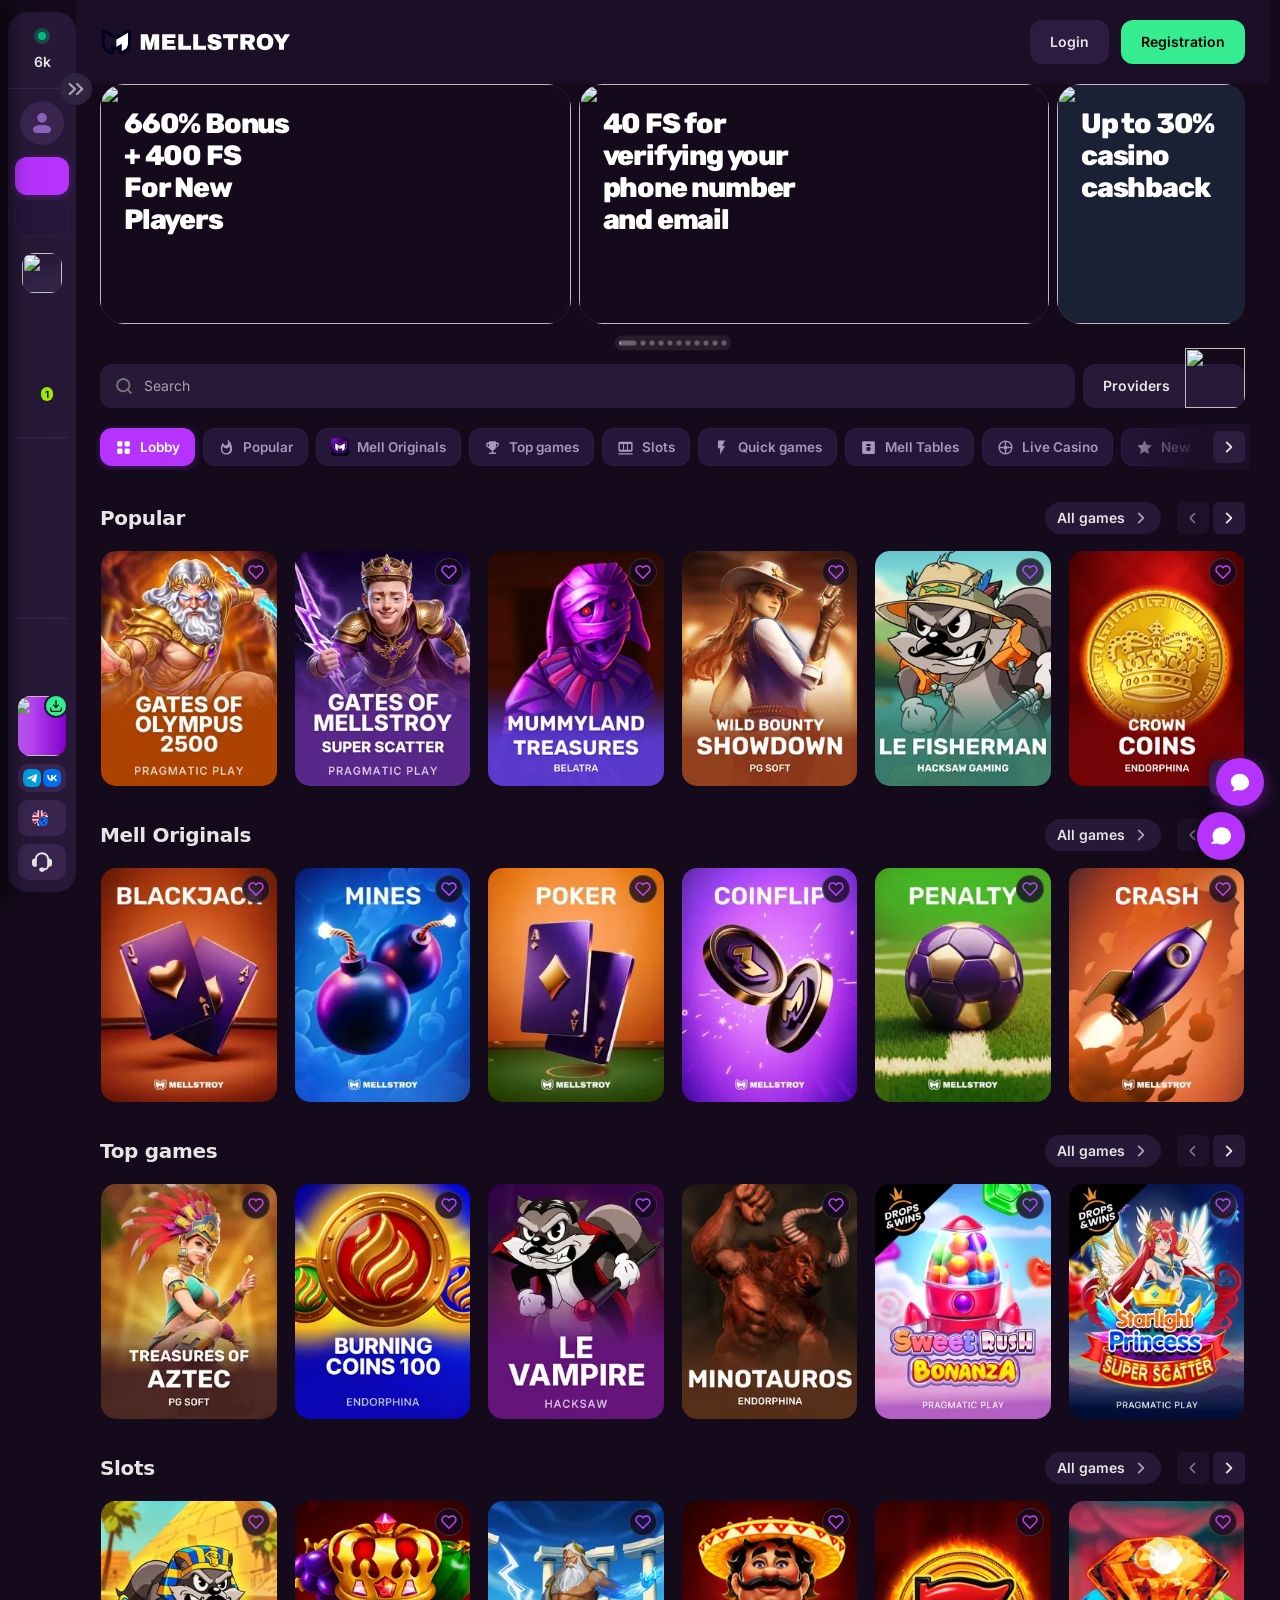
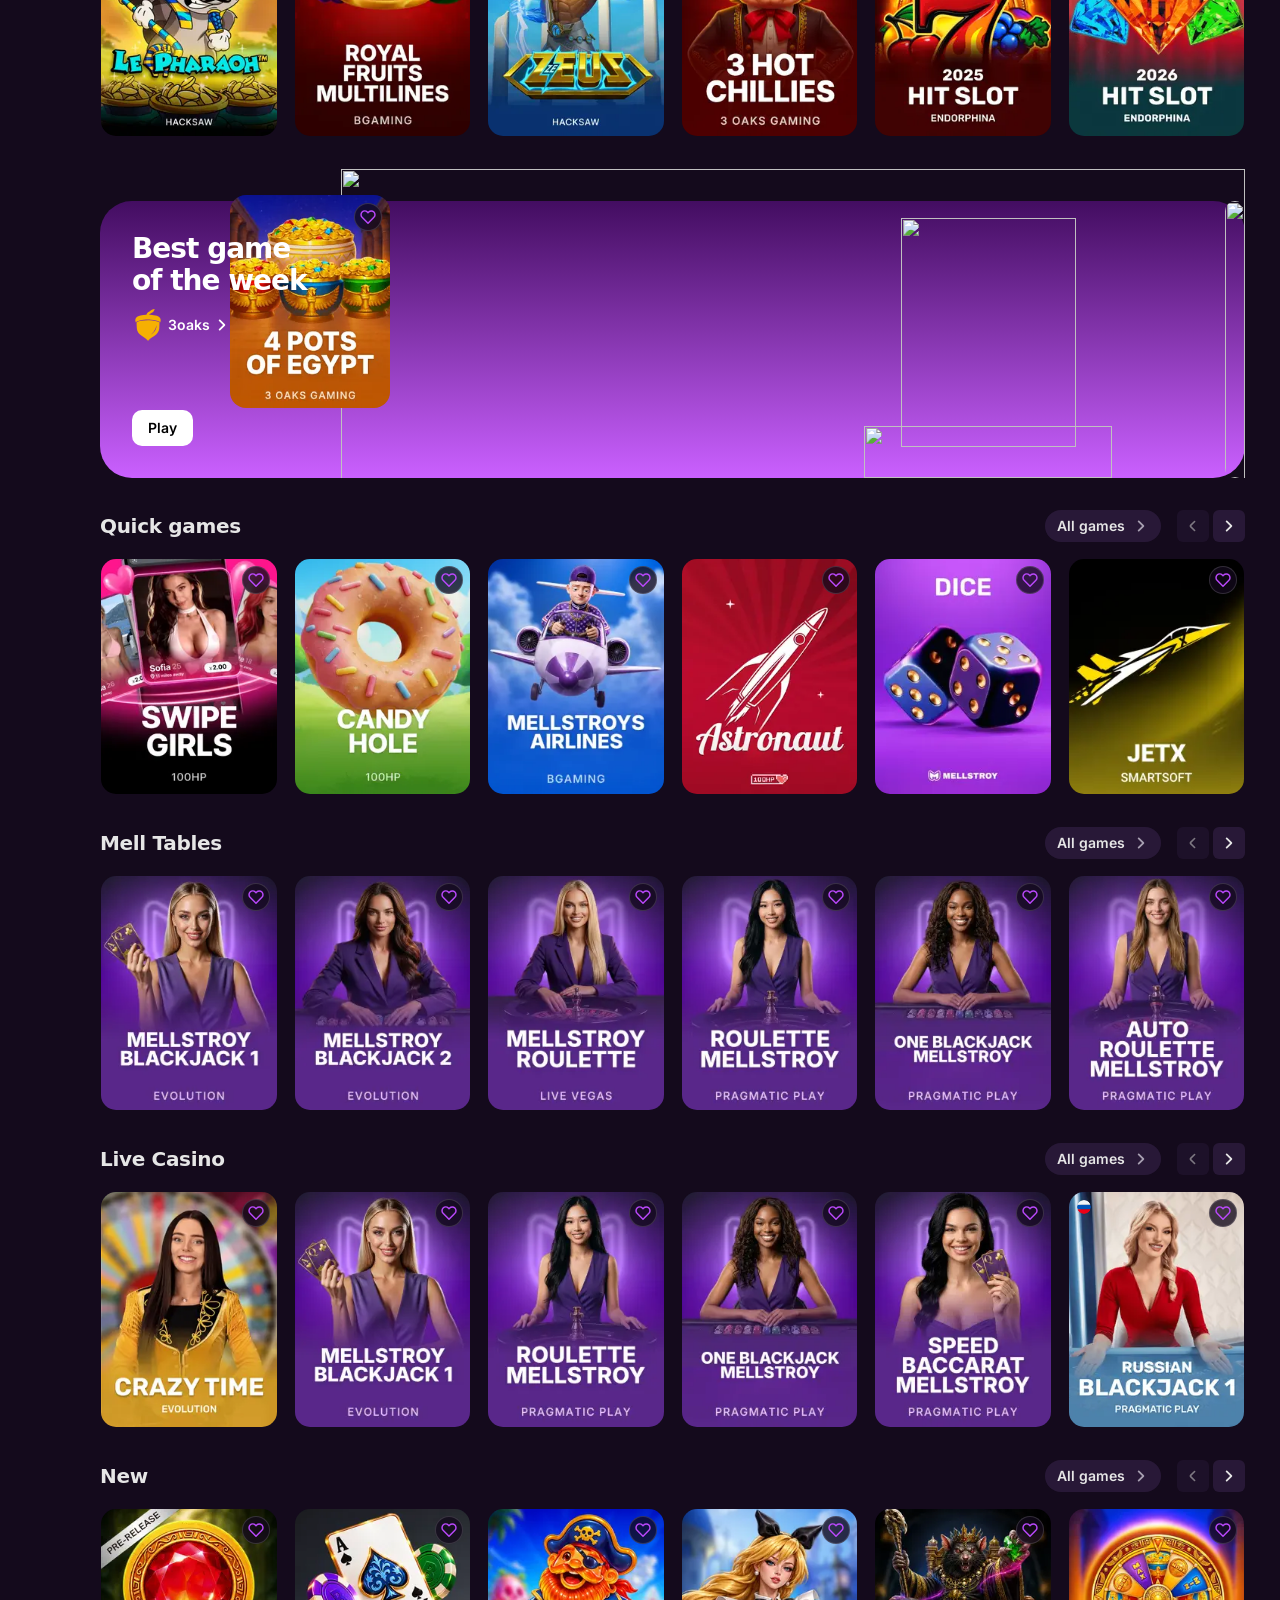
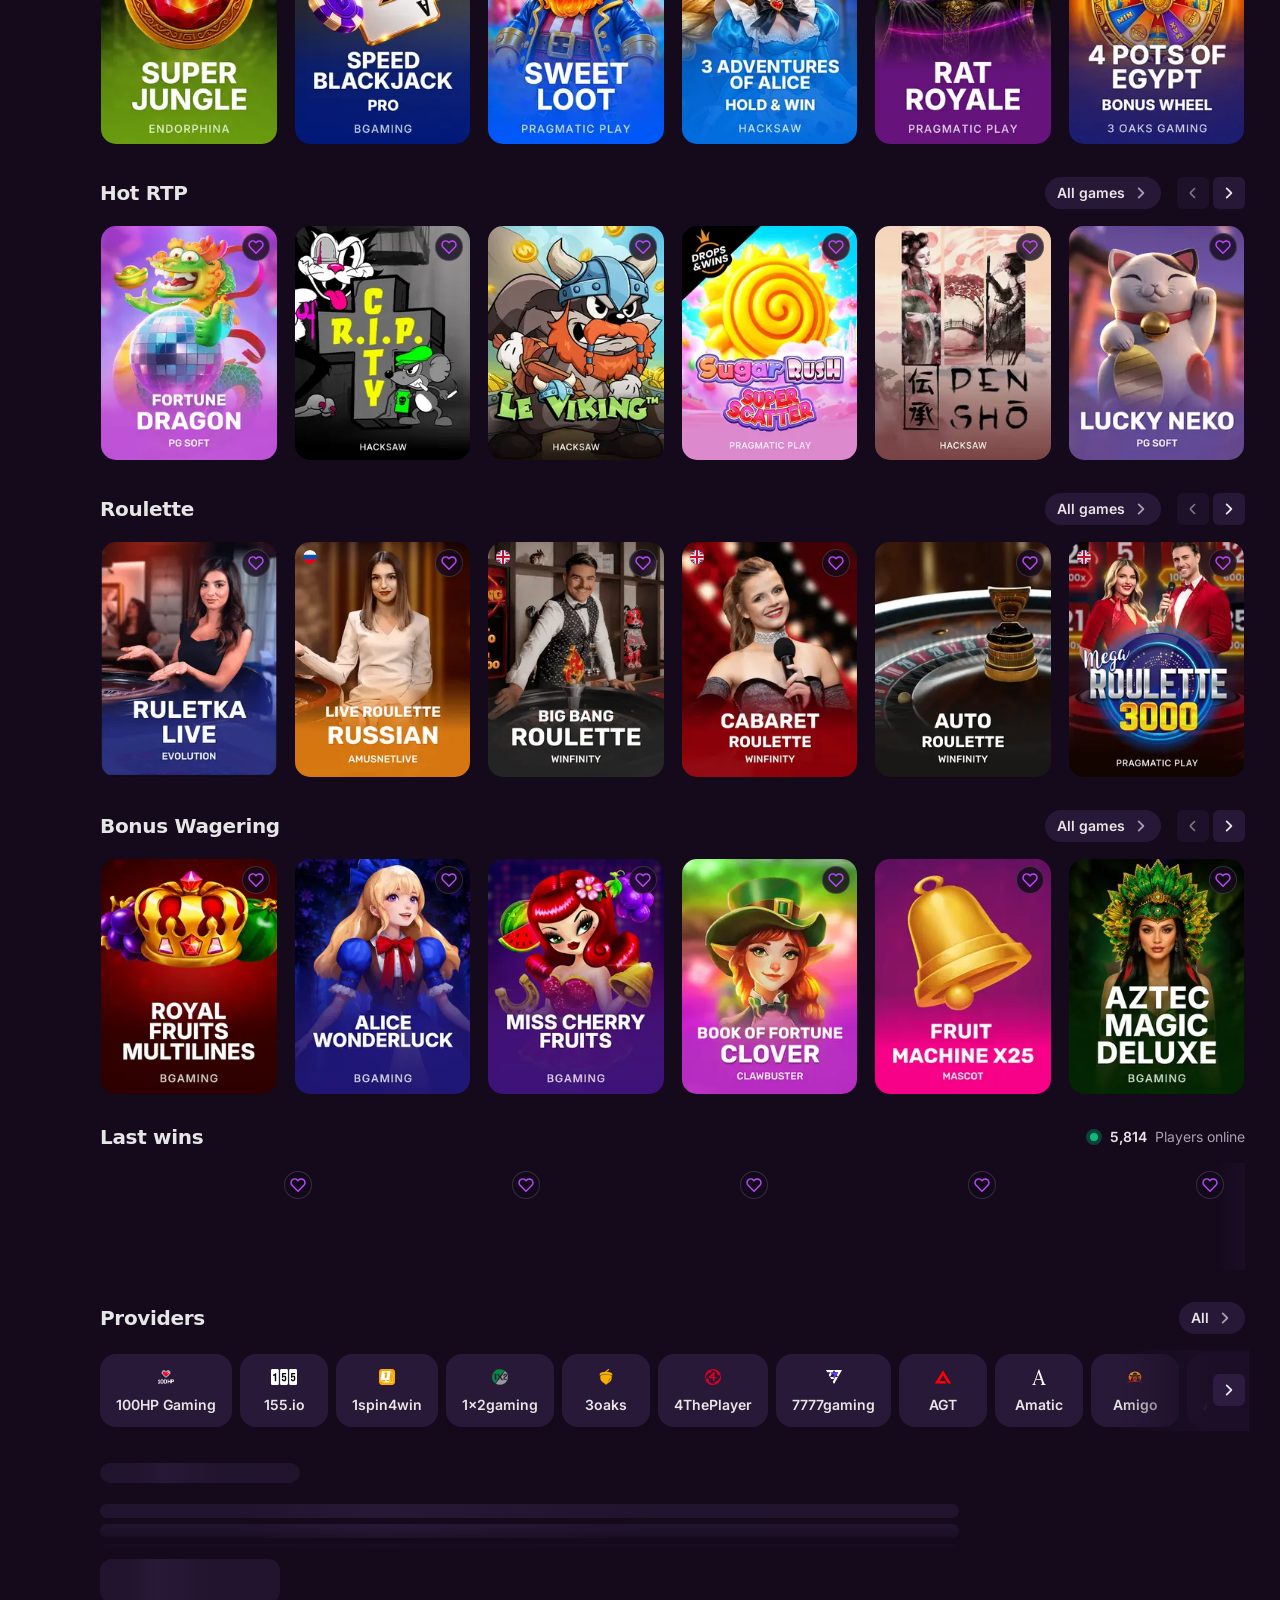
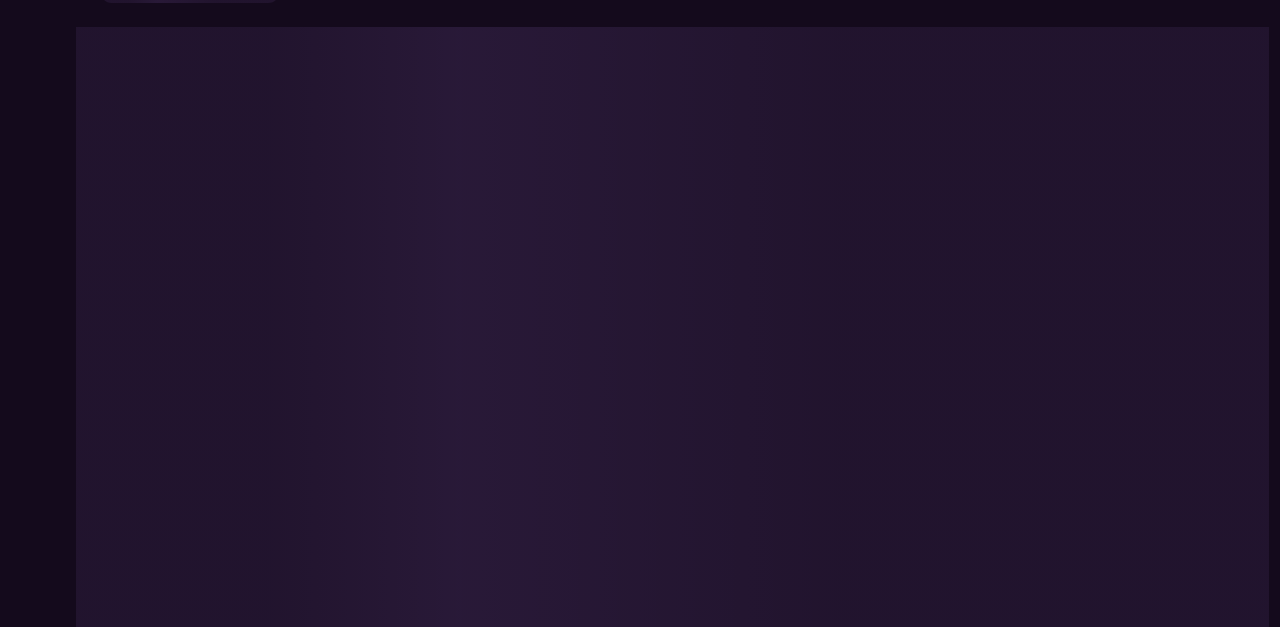
==== index.html @ 10906fe0 "Configure project for Vercel deployment and organize root structure" ====
<html translate="no" data-entry="index" lang="en-001" dir="ltr" class="showScrollbar colorScheme-dark" style="--vueuse-safe-area-top: env(safe-area-inset-top, 0px); --vueuse-safe-area-right: env(safe-area-inset-right, 0px); --vueuse-safe-area-bottom: env(safe-area-inset-bottom, 0px); --vueuse-safe-area-left: env(safe-area-inset-left, 0px); --z-index-betting-modal: 141; --z-index-betting-tooltip: 150; --z-index-betting-trigger: 101; --rounding-component-popover: 16px;"><head><script type="text/javascript" async src="/gtag/js"></script><script async src="./scripts/gtm.js"></script><script>window.INITIAL_DATA = {"traceId":"0f4d306f385cf05f83324fb472ae5a0f","country":"IN","subdivision":"DL","ip":"49.47.69.225","regionalAccessPolicy":{"name":"open","bypassIfAuthenticated":false},"hashes":{"socials":"db365ef3df9cb2d6"},"cdn":{"url":"/resources/v1"},"abAnalyticsEnabled":true,"otel":true,"fetchOverride":true,"allowLogRequests":false,"cdnDomain":"v3.bundlecdn.com","trackerApiV2Partition":-1,"watcherLoopGuard":{"enabled":true},"iconSprite":{"layout":"shared/core/icons/3f0c359271570282.svg","manifest":"shared/core/icons/84677815ec372e06.json"},"afh":{"lastCookie":true},"cda":{"domain":"anchorcda.com","domainCheckTimeoutMs":3000,"brokenFlowTimeoutMs":21600000,"cdaPassedIgnoredValues":["1"]},"countryToLocaleId":{},"metricsEnabled":true,"isOneperfEnabled":false,"sduiConfig":{"templatesUrl":"/web/v2/sdui/templates/by-types?h=d06468cf2df7b60c&country=IN&subdivision=DL&locale=en-001"},"userActivityHeartbeat":{"debug":false,"enabled":true,"pingIntervalMs":300000},"tmsConfig":{"timeout":10000,"retryCount":4,"urlTemplate":null,"trackUnusedTimeout":5000,"unusedTrackingExcludedPackages":["user.modal.auth","common.common","common.uikit"]},"jsChallenge":{},"appLocaleId":2}</script>
    <script>(()=>{var r=window.INITIAL_DATA?.cdn?.url+"/app",s=window.INITIAL_DATA?.cdn?.url,o=!1;window._resolveAssetUrl=(e="")=>{o&&console.log("[resolve-asset-url]",e);let n=e.startsWith("/")?e.replace("/",""):e;return(r||"")+"/"+n};window._resolveCdnUrl=(e="")=>{o&&console.log("[resolve-cdn-url]",e);let n=e.startsWith("/")?e.replace("/",""):e;return(s||"")+"/"+n};})();
</script>

    <script>window.__retry_dynamic_loader__=window.__retry_dynamic_loader__||function(s,b){return import(new URL(s,b).href)};</script>


    <script>"use strict";(()=>{(function(){if(!HTMLScriptElement.supports){let t=navigator.userAgent,n=t.match(/Chrom(?:e|ium)\/(\d+)/),o=t.match(/Firefox\/(\d+)/);(n&&+n[1]>=89||o&&+o[1]>=108)&&(HTMLScriptElement.supports=function(s){return s==="importmap"})}if(window.esmsInitOptions={onpolyfill(){var t;(t=window._onelog)==null||t.info({category:"mf",type:"es-module-shims",name:"polyfilled"})},onerror(t){var n,o,i,s;(t==null?void 0:t.name)!=="AbortError"&&((s=window._onelog)==null||s.error({category:"mf",type:"es-module-shims",name:"error",message:t==null?void 0:t.message,params:[(n=t==null?void 0:t.name)!=null?n:"unknown",(i=(o=t==null?void 0:t.response)==null?void 0:o.status)!=null?i:0,navigator.onLine?1:0,document.visibilityState]}))}},HTMLScriptElement.supports&&HTMLScriptElement.supports("importmap"))return;let e=document.createElement("script");e.async=!0,e.src="/resources/v1/app/static/mf/shared/es-module-shims/2.8.0-p1/es-module-shims.js",document.head.appendChild(e)})();})();
</script>
    <script type="importmap">{"imports":{"vue":"/resources/v1/app/static/mf/shared/vue/3.5.35/vue-guarded.esm-browser.prod.js","vue-router":"/resources/v1/app/static/mf/shared/vue-router/5.1.0/vue-router.esm-browser.prod.js","paywidget":"/resources/v1/mf/modules/paywidget/bundle/1.100.0/index.es.js"}}</script>
    <link rel="modulepreload" href="/resources/v1/app/static/mf/shared/vue/3.5.35/vue-guarded.esm-browser.prod.js">
    <link rel="modulepreload" href="/resources/v1/app/static/mf/shared/vue/3.5.35/vue.esm-browser.prod.js">
    <link rel="modulepreload" href="/resources/v1/app/static/mf/shared/vue-router/5.1.0/vue-router.esm-browser.prod.js">

    <meta charset="UTF-8">
<meta name="apple-mobile-web-app-status-bar-style" content="black-translucent">
<meta name="google" content="notranslate">
<meta name="viewport" content="width=device-width, initial-scale=1.0, minimum-scale=1.0, user-scalable=no, viewport-fit=cover, shrink-to-fit=no">

    <script>"use strict";(()=>{var e;window.ENTRY_NAME=(e=document.documentElement.dataset.entry)!=null?e:"(unset)";window.HTML_LOADED_TIME=performance.now();performance.setResourceTimingBufferSize(1e3);})();
</script>
    <script>"use strict";(()=>{var o=t=>{var r,i;let n=window.INITIAL_DATA;if((i=(r=n==null?void 0:n.cdn)==null?void 0:r.fallback)!=null&&i.primaryUrl&&typeof window._resolveCdnUrl=="function"){let s=window._resolveCdnUrl(t);if(/^(?:https?:)?\//.test(s))return s}return n!=null&&n.cdnDomain?`https://${n.cdnDomain}/${t}`:void 0};var c=t=>fetch(t,{credentials:"omit"}).then(n=>{if(!n.ok)throw new Error(`HTTP ${n.status} ${t}`);return n}),u,e=((u=window.INITIAL_DATA)==null?void 0:u.iconSpriteEnabled)===!0?window.INITIAL_DATA.iconSprite:void 0,d=e!=null&&e.layout?o(e.layout):void 0,l=e!=null&&e.manifest?o(e.manifest):void 0;if(d&&l){let t={layout:c(d).then(n=>n.text()),manifest:c(l).then(n=>n.json())};t.layout.catch(()=>{}),t.manifest.catch(()=>{}),window.iconSpriteBoot=t}})();
</script>

    <link rel="preconnect" href="https://imgproxy.v1.bundlecdn.com">
<link rel="preconnect" href="https://v1.bundlecdn.com">
<link rel="preconnect" href="https://optimize.v3.bundlecdn.com">
<link rel="preconnect" href="https://v3.bundlecdn.com">

<link rel="dns-prefetch" href="https://api.lab.amplitude.com">
<link rel="dns-prefetch" href="https://www.googletagmanager.com">
<link rel="dns-prefetch" href="https://analytics.google.com">
<link rel="dns-prefetch" href="https://static.hotjar.com">
<link rel="dns-prefetch" href="https://script.hotjar.com">
<link rel="dns-prefetch" href="https://www.google.com">
<link rel="dns-prefetch" href="https://googleads.g.doubleclick.net">
<link rel="dns-prefetch" href="https://td.doubleclick.net">

    <script>
  window.buildConfig = {
    app: 'frontend',
    branch: '0.4521.0',
    time: '5 November 2026 at 09:00 GMT+0',
    env: 'production',
  };
</script>

    <script data-prefetch="user templates oauth-config">"use strict";(()=>{var F=Object.defineProperty,W=Object.defineProperties;var j=Object.getOwnPropertyDescriptors;var y=Object.getOwnPropertySymbols;var U=Object.prototype.hasOwnProperty,K=Object.prototype.propertyIsEnumerable;var A=(e,t,r)=>t in e?F(e,t,{enumerable:!0,configurable:!0,writable:!0,value:r}):e[t]=r,l=(e,t)=>{for(var r in t||(t={}))U.call(t,r)&&A(e,r,t[r]);if(y)for(var r of y(t))K.call(t,r)&&A(e,r,t[r]);return e},O=(e,t)=>W(e,j(t));var p="Traceparent";function i(){return window.__otelState||(window.__otelState={}),window.__otelState}var u={getTraceId(){var t;let e=i();return(t=e.operationTraceId)!=null?t:e.traceId},getOperationTraceId(){return i().operationTraceId},setTraceId(e){i().traceId=e},setContext(e){i().operationTraceId=e.traceId},clearContext(){i().operationTraceId=void 0},runWithTraceId(e,t){let r=i(),n=r.operationTraceId;r.operationTraceId=e;try{return t()}finally{r.operationTraceId=n}}};var b=e=>{let t=crypto.getRandomValues(new Uint8Array(e));return t.every(r=>r===0)&&(t[e-1]=1),Array.from(t,r=>r.toString(16).padStart(2,"0")).join("")};function a(){return b(16)}function I(){return b(8)}var V="page-view-id";function $(){var t;let e=i();return e.pageViewId||(e.pageViewId=(t=u.getTraceId())!=null?t:a()),e.pageViewId}function m(e=a(),t=!1){let n="0"+(t?"1":"0"),s=I(),o=Object.create(null);return o[p]=`00-${e}-${s}-${n}`,o[V]=$(),o}var B=(e,t)=>{e.controller.abort(t)},R=e=>{let t=window.EARLY_FETCH;if(t){delete window.EARLY_FETCH;for(let[r,n]of Object.entries(t))B(n),console.warn(`Early fetch ${r} ${e}`)}};var Y=(e,t,r)=>function(...s){let o=r?r(...s):JSON.stringify({args:s});return o in e||(e[o]=t(...s)),e[o]},f=(e,t={})=>Y({},e,t.key);var S=f((e=(r=>(r=globalThis.window)==null?void 0:r.navigator.userAgent)(),t=(n=>(n=globalThis.navigator)==null?void 0:n.maxTouchPoints)())=>/iPad|iPhone|iPod/.test(e)||/Macintosh/.test(e)&&t>1?"ios":/Macintosh/.test(e)?"macos":/Android/.test(e)?"android":/Win/.test(e)?"windows":"other");var _=f(()=>{var e;return!!((e=globalThis.window)!=null&&e.isApk)});var P="(display-mode: standalone), (display-mode: minimal-ui)";var C=f(()=>window.matchMedia(P).matches),H=()=>{let e=S();return e==="ios"||e==="android"?`pwa-${e}`:"pwa-desktop"};var N=()=>new URL(window.location.href).searchParams.get("tg_bot");var L=()=>{let e=N(),t={};return C()&&(t.pwa=H()),_()&&(t.isMobileApp="true"),e&&(t.platform=e),t};var k=(e,t,r=L())=>O(l(l({},r),m(t)),{"Accept-Language":e,"X-Origin":location.host});var q=()=>{var T,g,w,h;let e=window.INITIAL_DATA,t=(T=e.sduiConfig)==null?void 0:T.templatesUrl,r={user:"/api/web/v1/user",templates:t&&`/api${t}`,"oauth-config":"/api/USER-SERVICE-API/api-v3-oauth-config"},n=[];for(let c of(h=(w=(g=document.currentScript)==null?void 0:g.dataset.prefetch)==null?void 0:w.split(" "))!=null?h:[]){c in r||console.warn(`Early fetch: unknown data-prefetch "${c}"`);let d=r[c];d&&n.push(d)}if(n.length===0)return;e.traceId&&u.setTraceId(e.traceId);let s=e.traceId||a(),o=new Intl.Locale(document.documentElement.lang).baseName,D=window.EARLY_FETCH={};for(let c of n){let d=new URL(c,location.origin).href,E=new AbortController,x={controller:E,traceId:s,startTime:Date.now(),response:fetch(d,{headers:k(o,s),signal:E.signal}).then(M=>(x.endTime=Date.now(),M)).catch(()=>{})};D[d]=x}setTimeout(()=>{R(`was not used within ${18e4/1e3}s, remove it from data-prefetch`)},18e4)};try{q()}catch(e){console.warn("Early fetch script error",e)}})();
</script>

    <meta name="author" content="Mellstroy">
<meta name="application-name" content="Mellstroy">
<meta name="apple-mobile-web-app-title" content="Mellstroy">
<meta name="theme-color" content="#141415">
<link rel="icon" type="image/png" href="/resources/v1/plain/favicons-bbad578b/android-chrome-72x72.png" sizes="72x72">
<link rel="icon" type="image/png" href="/resources/v1/plain/favicons-bbad578b/android-chrome-96x96.png" sizes="96x96">
<link rel="icon" type="image/png" href="/resources/v1/plain/favicons-bbad578b/android-chrome-128x128.png" sizes="128x128">
<link rel="icon" type="image/png" href="/resources/v1/plain/favicons-bbad578b/android-chrome-192x192.png" sizes="192x192">
<link rel="icon" type="image/png" href="/resources/v1/plain/favicons-bbad578b/android-chrome-256x256.png" sizes="256x256">
<link rel="icon" type="image/png" href="/resources/v1/plain/favicons-bbad578b/android-chrome-512x512.png" sizes="512x512">
<link rel="icon" type="image/svg+xml" href="/resources/v1/plain/favicons-bbad578b/favicon.svg">
<link rel="shortcut icon" href="/resources/v1/plain/favicons-bbad578b/favicon.ico">
<link rel="apple-touch-icon" href="/resources/v1/plain/favicons-bbad578b/apple-touch-icon.png" sizes="180x180">
    <link rel="preload" href="/resources/v1/shared/fonts/inter/InterVariable-latin.woff2" type="font/woff2" as="font" crossorigin="">
<link rel="preload" href="/resources/v1/shared/fonts/inter/InterVariable-latin-ext.woff2" type="font/woff2" as="font" crossorigin="">
<link rel="preload" href="/resources/v1/shared/fonts/rubik/Rubik-Regular-latin.woff2" type="font/woff2" as="font" crossorigin="">
<link rel="preload" href="/resources/v1/shared/fonts/rubik/Rubik-Regular-latin-ext.woff2" type="font/woff2" as="font" crossorigin="">
    <link rel="stylesheet" href="./styles/css-variables.css">
    <link rel="preconnect" href="https://fonts.googleapis.com">
    <link rel="preconnect" href="https://fonts.gstatic.com" crossorigin>
    <link href="https://fonts.googleapis.com/css2?family=Inter:wght@400;500;600;700&family=Rubik:wght@400;500;600;700&display=swap" rel="stylesheet">
    <link rel="manifest" href="/api/fss/web-app-manifest?h=61c875fcf2da9db7" crossorigin="use-credentials">
    <script>
  (function initTelegramWebApp() {
    const STORAGE_KEY = '__telegram__initParams';
    const rawHash = window.location.hash.replace(/^#/, '');
    const hashParams = new URLSearchParams(rawHash.slice(rawHash.indexOf('?') + 1));
    const hasHashData = hashParams.has('tgWebAppData');

    const readStored = () => {
      try {
        return JSON.parse(window.sessionStorage.getItem(STORAGE_KEY));
      } catch {
        return null;
      }
    };

    const stored = readStored();

    if (hasHashData) {
      try {
        window.sessionStorage.setItem(
          STORAGE_KEY,
          JSON.stringify(Object.assign({}, stored, Object.fromEntries(hashParams))),
        );
        window.history.replaceState(window.history.state, '', window.location.pathname + window.location.search);
      } catch {}
    }

    if (!hasHashData && !stored?.tgWebAppData && typeof window.TelegramWebviewProxy !== 'object') return;

    window.TelegramGameProxy ??= {};
    window.TelegramGameProxy.receiveEvent ??= () => {};
    window.TelegramGameProxy_receiveEvent ??= () => {};

    const script = document.createElement('script');

    document.head.append(
      Object.assign(
        script,
        {
          src: 'https://telegram.org/js/telegram-web-app.js',
          type: 'text/javascript',
        },
        { async: true },
      ),
    );

    script.addEventListener('load', () => {
      window.Telegram.WebApp?.expand();
      window.Telegram.WebApp?.enableClosingConfirmation();
      window.Telegram.WebApp?.disableVerticalSwipes();
    });
  })();
</script>


    <style>html{--z-index-main:100;--z-index-betting-trigger:101;--z-index-floating:102;--z-index-betting-modal:141;--z-index-sidebar-overlay:142;--z-index-sidebar-overlay-tabbar:143;--z-index-ptr-pwa:145;--z-index-betting-tooltip:150;--z-index-cdp-layout:102;--z-index-tabbar:130;--z-index-button-top:124;--z-index-sidebar:131;--z-index-header:140;--z-index-modal-layout:1000;--z-index-snackbar:1005;--z-index-tooltip:1010;--safe-area-inset-top:env(safe-area-inset-top);--safe-area-inset-right:env(safe-area-inset-right);--safe-area-inset-bottom:env(safe-area-inset-bottom);--safe-area-inset-left:env(safe-area-inset-left);--safe-area-inset-inline-start:env(safe-area-inset-left);--safe-area-inset-inline-end:env(safe-area-inset-right);--safe-area-inset-block-start:env(safe-area-inset-top);--safe-area-inset-block-end:env(safe-area-inset-bottom);scroll-behavior:smooth;tab-size:4;-webkit-tap-highlight-color:transparent;-webkit-text-size-adjust:100%;-moz-text-size-adjust:100%;text-size-adjust:100%;line-height:1.5;overflow-x:clip}html[dir=rtl]{--safe-area-inset-inline-start:env(safe-area-inset-right);--safe-area-inset-inline-end:env(safe-area-inset-left)}html{--tabbar-new-layout-padding-bottom-with-safe-area:calc(max(var(--safe-area-inset-block-end), var(--tabbar-new-padding-layout-bottom)));--tabbar-new-layout-height-with-safe-area:calc(var(--tabbar-new-size-height) + var(--tabbar-new-layout-padding-bottom-with-safe-area) - var(--tabbar-new-padding-layout-bottom));--height-layout-header-mobile-with-safe-area:calc(var(--header-layout-height-mobile) + var(--safe-area-inset-block-start));--height-layout-header-desktop-with-safe-area:calc(var(--header-layout-height-desktop) + var(--safe-area-inset-block-start))}html,button{font-family:var(--font-body-font-family)}body{font-family:inherit;line-height:inherit;margin:0;overflow-x:clip}html:is([data-entry=index-loader],[data-entry=index-oauth],[data-entry=index-typ]),html:is([data-entry=index-loader],[data-entry=index-oauth],[data-entry=index-typ]) body{background:var(--temp-tech-page-color-bg,var(--color-background-base-primary,var(--neutral-dark-1)))}h1,h2,h3,h4,h5,h6,p,pre{margin:0}*,:before,:after{box-sizing:border-box;border:0 solid}h1,h2{font-size:inherit;font-weight:inherit}a{color:inherit;-webkit-text-decoration:inherit;-webkit-text-decoration:inherit;text-decoration:inherit}pre{font-family:ui-monospace,SFMono-Regular,Menlo,Monaco,Consolas,Liberation Mono,Courier New,monospace}#root{min-height:100vh;flex-direction:column;min-height:100dvh;display:flex}#root:not(.native){padding:var(--safe-area-inset-top) var(--safe-area-inset-right) var(--safe-area-inset-bottom) var(--safe-area-inset-left)}@media (display-mode:standalone){#root{min-height:100vh}}</style>

    <script>"use strict";(()=>{"randomUUID"in crypto||(crypto.randomUUID=function(){let n=[...crypto.getRandomValues(new Uint8Array(16))].map(r=>r.toString(16).padStart(2,"0"));return n[6]=(Number.parseInt(n[6],16)&15|64).toString(16),n[8]=(Number.parseInt(n[8],16)&63|128).toString(16),`${n.slice(0,4).join("")}-${n.slice(4,6).join("")}-${n.slice(6,8).join("")}-${n.slice(8,10).join("")}-${n.slice(10,16).join("")}`});})();
</script>
    <script>"use strict";(()=>{var l=(e,o,n)=>new Promise((i,r)=>{var s=t=>{try{c(n.next(t))}catch(d){r(d)}},a=t=>{try{c(n.throw(t))}catch(d){r(d)}},c=t=>t.done?i(t.value):Promise.resolve(t.value).then(s,a);c((n=n.apply(e,o)).next())});var w=/^uncaught\s*(?:\(in promise\)\s*)?/i,f=/^(?:[A-Za-z]*Error|DOMException):\s*/,g=e=>e.replace(w,"").trim(),u=e=>g(e).replace(f,"").trim(),E=/-extension:\/\//i,m=/(?:^\s*at\s)|(?:@\S+:\d+)/,b=e=>{var n;let o=e.split(`
`);return o.length===1?e:(n=o.find(i=>m.test(i)))!=null?n:""},h=[/^Script error./i,/^An unknown error occurred when fetching the script/i,/^can't access property "parentNode", e is null/,/^Cannot read properties of null \(reading 'parentNode'\)/,/^Error loading dynamically imported module/i,/^Failed to fetch dynamically imported module/i,/^Failed to fetch/i,/^Importing a module script failed/i,/^Load failed/i,/^No internet connection/i,/^null is not an object \(evaluating 'e.parentNode'\)/,/^Unable to fetch .+ - see network log for details/i,/^Unable to preload CSS/i,/^network error/i,/^Script .+ load failed/i,/^NetworkError when attempting to fetch resource/i,/^The Internet connection appears to be offline/i,/^signal is aborted without reason/i,/^Error invoking postMessage: Java object is gone/i,/^Error invoking postMessage: Java exception was raised/i,/^Can't find variable: _AutofillCallbackHandler/i,/^WebViewJavascriptBridge is not defined/i,/^\$ is not a function/i,/^xbrowser is not defined/i,/^swbrowser is not defined/i,/^HTMLOUT is not defined/i,/^Invalid call to runtime\.sendMessage\(\)/i,/^Blocked a frame with origin/i,/^Identifier '.+' has already been declared/i,/^The play\(\) request was interrupted/i,/^play\(\) can only be initiated by a user gesture/i,/^Can't find variable: caches/i,/^Unable to open database file on disk/i,/^Internal error opening backing store for indexedDB/i,/^The user denied permission to access the database/i,/^Error creating Records table/i,/^Write permission denied\./i,/^Failed to execute 'writeText' on 'Clipboard'/i,/^Messaging: This browser doesn't support/i,/^ResizeObserver loop completed with undelivered/i,/^CancelledError/i,/^The user aborted a request/i,/^Fetch is aborted/i,/^The operation was aborted/i,/^Не удалось подключиться к сети/i,/^chrome-extension:\/\//i];function p(e,o){if(typeof e!="string"||e==="undefined"||typeof o=="string"&&E.test(b(o)))return!0;let n=u(e);return h.some(i=>i.test(n))}var _="boot-manager:success",N="boot-manager:fail";window.bootManager={boot(e){return l(this,null,function*(){try{yield e(),window.bootManager.success("booted")}catch(o){window.bootManager.fail(o)}})},success(e){let o=[window.ENTRY_NAME,window.performance.now(),e];console.debug("[boot] success",o),window._onelog.info({category:"boot",type:"finish",name:"success",params:o}),window._onemetrics.durationFromNavStart("success",{category:"boot",operation_type:"finish",status:e,param1:window.ENTRY_NAME});let n=new CustomEvent(_);window.dispatchEvent(n)},fail(e){var a;let o=e instanceof Error?e.message:`(exception type: ${typeof e})`,n=(a=e instanceof Error?e.stack:void 0)!=null?a:"(no stacktrace)",i=p(e instanceof Error?e.message:void 0),r=[window.ENTRY_NAME,window.performance.now(),String(i),n];console.debug("[boot] error",r),window._onelog.error({category:"boot",type:"finish",name:"error",message:o,params:r}),window._onemetrics.durationFromNavStart("error",{category:"boot",operation_type:"finish",param1:window.ENTRY_NAME,param3:i});let s=new CustomEvent(N,{detail:{error:e}});window.dispatchEvent(s)}};})();
</script>
    <script>"use strict";(()=>{var C=(e,n,o)=>new Promise((s,i)=>{var r=a=>{try{g(o.next(a))}catch(f){i(f)}},d=a=>{try{g(o.throw(a))}catch(f){i(f)}},g=a=>a.done?s(a.value):Promise.resolve(a.value).then(r,d);g((o=o.apply(e,n)).next())});var G=e=>{let n=atob(e),o=new Uint8Array(n.length);for(let s=0;s<n.length;s++)o[s]=n.charCodeAt(s);return o},L=e=>{let n="";for(let o of e)n+=o.toString(16).padStart(2,"0");return n};var V=(e,n)=>{let o=`Path=/; max-age=${e.maxAgeSeconds}; SameSite=Lax; Secure`,s=[`${e.cookieNameSeed}=${L(e.seed)}`,`${e.cookieNameSolution}=${n}`,`${e.cookieNameMac}=${L(e.mac)}`];for(let r of s)document.cookie=`${r}; ${o}`;let i=document.cookie.split("; ");return s.every(r=>i.includes(r))};var te=1,oe=512,P={ok:!1,reason:"malformed"},re=/^[\w!#$%&'*+.^`|~-]+$/,se=e=>re.test(e),X=e=>{let n;try{n=G(e)}catch(t){return P}let o=new DataView(n.buffer,n.byteOffset,n.byteLength),s=new TextDecoder,i=0,r=t=>i+t<=n.byteLength,d=()=>{if(r(1))return o.getUint8(i++)},g=()=>{if(!r(8))return;let t=o.getBigUint64(i,!1);if(i+=8,!(t>BigInt(Number.MAX_SAFE_INTEGER)))return Number(t)},a=()=>{let t=d();if(t===void 0||!r(t))return;let p=n.slice(i,i+t);return i+=t,p},f=d();if(f===void 0)return P;if(f!==te)return{ok:!1,reason:"unsupported_version"};let y=g(),c=g(),m=a(),b=a(),h=a(),w=a(),x=a();if(y===void 0||y<1||y>oe||c===void 0||c<1||m===void 0||b===void 0||h===void 0||w===void 0||w.length===0||x===void 0||x.length===0)return P;let M=s.decode(m),T=s.decode(b),U=s.decode(h);return[M,T,U].every(t=>se(t))?{ok:!0,params:{version:f,complexity:y,maxAgeSeconds:c,cookieNameSeed:M,cookieNameMac:T,cookieNameSolution:U,seed:w,mac:x}}:P};var ae=1e4,ie=1e3,Z=32,le=e=>{let n=0;for(let o of e)for(let s=7;s>=0;s--){if(o>>s&1)return n;n++}return n},W=(o,...s)=>C(null,[o,...s],function*(e,{timeoutMs:n=ae}={}){let i=performance.now(),r=e.seed.length,d=Array.from({length:Z},()=>{let c=new Uint8Array(r*2);return c.set(e.seed,0),c}),g=0,a=i,f=()=>{let c=performance.now();return c-a>ie&&(g+=c-a),a=c,c-i-g},y=0;for(;f()<n;){for(let h of d)crypto.getRandomValues(h.subarray(r));let m=(yield Promise.all(d.map(h=>crypto.subtle.digest("SHA-512",h)))).findIndex(h=>le(new Uint8Array(h))>=e.complexity),b=m===-1?void 0:d[m];if(b!==void 0)return{nonceHex:L(b.subarray(r)),iterations:y+m+1,durationMs:Math.round(f())};y+=Z}});var N="X-Cut-Me-Mick",de=1e4,ce=5*6e4,ue=250,v=()=>performance.now(),E=e=>Math.round(v()-e),fe=e=>new Promise(n=>setTimeout(n,e)),me=1e3,O=e=>{let n=e.headers.get("date");if(n===null)return;let o=Date.parse(n);return Number.isNaN(o)?void 0:o},ge=(e,n)=>{let o=O(n);return e===void 0||o===void 0?!1:o+me>e.issuedAt+e.maxAgeMs},pe=2,z=e=>{var n;return(n=e.reason)!=null?n:new DOMException("The operation was aborted.","AbortError")},he=(e,n)=>(n==null?void 0:n.signal)!==void 0?n.signal:e instanceof Request?e.signal:void 0,K=(e,n)=>n?n.aborted?Promise.reject(z(n)):new Promise((o,s)=>{let i=()=>{s(z(n))};n.addEventListener("abort",i,{once:!0}),e.then(o,s).finally(()=>{n.removeEventListener("abort",i)})}):e,Y=e=>e instanceof URL?e.toString():e instanceof Request?e.url:e,ye=e=>{let n=Y(e);try{n=new URL(n,window.location.origin).pathname}catch(o){}return n.replaceAll(/\/\d+/g,"/{param}").replace(/\/api\/v1\/seotext.+/,"/api/v1/seotext").replace(/\/api\/translations\/v1\/.+/,"/api/translations/v1")},be=(e,n)=>{try{return new URL(e.url||Y(n),window.location.href).origin===window.location.origin}catch(o){return!1}},Re=(e,n)=>{var o;return(o=n==null?void 0:n.method)!=null?o:e instanceof Request?e.method:"GET"},Ae=e=>e instanceof Request&&e.method!=="GET"&&e.method!=="HEAD"&&e.body!==null,q=(e,n={})=>{let{solveTimeoutMs:o=de,cooldownMs:s=ce,maxJitterMs:i=ue,logger:r}=n,d,g=0,a,f,y=0,c=!1,m=(l,t,p)=>{r==null||r.error({category:"api",name:"js_challenge_failed",params:[l,t],message:p})},b=()=>{y=v()+s},h=()=>v()<y,w=l=>{let t=O(l);return a!==void 0&&t!==void 0&&t<=a.issuedAt},x=(l,t)=>d===void 0&&(g>t||w(l)),M=(l,t,p,u)=>ge(t,l)?p<pe?!0:(t!==f&&(f=t,m("retry_expired",E(u))),!1):(h()||(b(),m("retry_still_challenged",E(u))),!1),T=(l,t,p,u)=>C(null,null,function*(){let _=v();r==null||r.info({category:"api",name:"js_challenge_detected",params:[p,u]});let R=X(l);if(!R.ok)return b(),m(R.reason==="unsupported_version"?"unsupported_version":"parse",E(_)),!1;let A,k=!1;try{A=yield W(R.params,{timeoutMs:o}),A!==void 0&&(k=V(R.params,A.nonceHex))}catch(S){return b(),m("solve_error",E(_),String(S)),!1}return A===void 0?(b(),m("timeout",E(_)),!1):(g=v(),a=t===void 0?void 0:{issuedAt:t,maxAgeMs:R.params.maxAgeSeconds*1e3},r==null||r.info({category:"api",name:"js_challenge_solved",params:[A.durationMs,R.params.complexity,A.iterations,E(_),k?1:0]}),!0)}),U=(l,t,p,u)=>(d!=null||(d=T(l,t,p,u).finally(()=>{d=void 0})),d);return(l,t)=>C(null,null,function*(){var B,D,F;let p=v(),u=yield e(l,t),_=u.headers.get(N);if(_===null||!be(u,l)||(t==null?void 0:t.body)instanceof ReadableStream||Ae(l))return u;if(typeof((D=(B=globalThis.crypto)==null?void 0:B.subtle)==null?void 0:D.digest)!="function")return c||(c=!0,m("crypto_unavailable",0)),u;let R=he(l,t),A=ye(l),k=Re(l,t),S=u,J=_,H=p;for(let $=1;;$+=1){if(h()||!(x(S,H)||(yield K(U(J,O(S),A,k),R))))return S;yield K(fe(Math.random()*i),R),(F=S.body)==null||F.cancel().catch(()=>{});let ne=a;H=v();let I=yield e(l,t),j=I.headers.get(N);if(j===null||!M(I,ne,$,p))return I;S=I,J=j}})};function Q(){window.fetch=q(window.fetch,{logger:{info:e=>{var n;(n=window._onelog)==null||n.info(e)},error:e=>{var n;(n=window._onelog)==null||n.error(e)}}})}var ee;((ee=window.INITIAL_DATA.jsChallenge)==null?void 0:ee.enabled)===!0&&Q();})();
</script>
    <script>"use strict";(()=>{var h="on:fetch",c="on:fetch-error",a="on:fetch-done",d=window.fetch,p=0;function R(n,o){var s;let e={id:++p,start:Date.now(),hasError:!1,requestInfo:n,requestInit:o},E=(s=r(h,e))!=null?s:{},{requestInfo:u=n,requestInit:f=o}=E;return d(u,f).then(t=>(e.response=t,t.ok||(e.hasError=!0,r(c,e)),t),t=>{if(t instanceof Error)throw e.error=t,e.hasError=!0,r(c,e),t;return e.response=t,t}).finally(()=>{r(a,e)})}function i(){window.fetch=R}function r(n,o){let e={detail:o};return window.dispatchEvent(new CustomEvent(n,e)),e.detail}window.INITIAL_DATA.fetchOverride&&i();})();
</script>
    <script>"use strict";(()=>{var s="Traceparent";function l(e,t){if(e instanceof Headers){for(let[r,n]of Object.entries(t))e.set(r,n);return e}return Array.isArray(e)?(e.push(...Object.entries(t)),e):(Object.assign(e,t),e)}function u(e,t){if(e instanceof Headers)return e.has(t);let r=t.toLowerCase();return Array.isArray(e)?e.some(([n])=>n.toLowerCase()===r):Object.keys(e).some(n=>n.toLowerCase()===r)}function o(){return window.__otelState||(window.__otelState={}),window.__otelState}var c={getTraceId(){var t;let e=o();return(t=e.operationTraceId)!=null?t:e.traceId},getOperationTraceId(){return o().operationTraceId},setTraceId(e){o().traceId=e},setContext(e){o().operationTraceId=e.traceId},clearContext(){o().operationTraceId=void 0},runWithTraceId(e,t){let r=o(),n=r.operationTraceId;r.operationTraceId=e;try{return t()}finally{r.operationTraceId=n}}};var h=e=>{let t=crypto.getRandomValues(new Uint8Array(e));return t.every(r=>r===0)&&(t[e-1]=1),Array.from(t,r=>r.toString(16).padStart(2,"0")).join("")};function d(){return h(16)}function x(){return h(8)}var _="page-view-id";function g(){var t;let e=o();return e.pageViewId||(e.pageViewId=(t=c.getTraceId())!=null?t:d()),e.pageViewId}function E(e,t,r=!1){return l(e,p(t,r)),e}function p(e=d(),t=!1){let n="0"+(t?"1":"0"),f=x(),a=Object.create(null);return a[s]=`00-${e}-${f}-${n}`,a[_]=g(),a}var m="on:fetch";var k=window.fetch;var w=/^https?:/;window.INITIAL_DATA.otel&&addEventListener(m,({detail:e})=>{var I;e.requestInit===void 0&&(e.requestInit={});let{requestInfo:t,requestInit:r}=e,n=t instanceof Request,f=n?t.url:t;if(R(String(f)))return;let a=c.getOperationTraceId();if(n){if(t.headers.has(s))return;let i=p(a);for(let T in i)t.headers.set(T,i[T])}else{let i=r.headers=(I=r.headers)!=null?I:{};u(i,s)||E(i,a)}},!0);var R=e=>w.test(e)&&!e.startsWith(location.href);})();
</script>
    <script>"use strict";(()=>{var xe=Object.defineProperty,_e=Object.defineProperties;var Oe=Object.getOwnPropertyDescriptors;var q=Object.getOwnPropertySymbols;var Ne=Object.prototype.hasOwnProperty,Re=Object.prototype.propertyIsEnumerable;var Q=(e,t,r)=>t in e?xe(e,t,{enumerable:!0,configurable:!0,writable:!0,value:r}):e[t]=r,l=(e,t)=>{for(var r in t||(t={}))Ne.call(t,r)&&Q(e,r,t[r]);if(q)for(var r of q(t))Re.call(t,r)&&Q(e,r,t[r]);return e},w=(e,t)=>_e(e,Oe(t));var I=(e,t,r)=>new Promise((n,i)=>{var o=a=>{try{c(r.next(a))}catch(d){i(d)}},s=a=>{try{c(r.throw(a))}catch(d){i(d)}},c=a=>a.done?n(a.value):Promise.resolve(a.value).then(o,s);c((r=r.apply(e,t)).next())});var Z="message";var p="[Logger]";var M=Date.UTC(2020,0,1);var Ce=class{constructor(){this.clients=[]}on(e){e!=null&&this.clients.push(e)}off(...e){let t=this.clients;e.forEach(r=>{let n=t.indexOf(r);n!==-1&&t.splice(n,1)})}reset(){this.clients=[]}trigger(e={},...t){this.clients.forEach(r=>{try{r(e,...t)}catch(n){console.error("[Trigger]",n)}})}};function b(){return new Ce}var Me=class extends Error{constructor(e){super(`NON_RETRIABLE_ERROR. HTTP ${e}`),this.name="OnelogNonRetriableError"}},Pe=class extends Error{constructor(e){super("VALIDATION_ERROR",{cause:e}),this.name="OnelogValidationError"}},De=Error("EMPTY_DATA"),ke=(e,t)=>e===406?new Pe(t):new Me(e),P=class ee{constructor(t={}){var r;this.loggerContext={},this.mediaType=(r=t.mediaType)!=null?r:ee.APPLICATION_JSON,this.onSend=b()}beforeSend(t){return this.checkRawData(t.data),t.tries+=1,!0}afterSend({data:t}){this.onSend.trigger(void 0,t)}checkRawData(t){if(t==null||!t.length)throw De}serializeDataFormat({dataString:t}){return`{"events":${t}}`}setContext(t){this.loggerContext=t}};P.TEXT_PLAIN="text/plain",P.APPLICATION_JSON="application/json";var Le=[401,407,408,409,421,423,425,429],te=class extends P{constructor(e={}){var t;super(e),this.headers=e.headers,this.keepaliveMaxBytes=(t=e.keepaliveMaxBytes)!=null?t:51200}createHeaders(){let e={},t=this.loggerContext.clientToken;return t&&(e["X-OT-Tracker-Key"]=t),e}setContext(e){super.setContext(e),this.metaHeaders=this.createHeaders()}send(e){return I(this,null,function*(){let{key:t}=e,r;if(this.beforeSend(e)){let n=this.serializeDataFormat(e);r=fetch(t,{method:"POST",body:n,headers:Object.assign({"Content-Type":this.mediaType},this.headers,this.metaHeaders),keepalive:n.length<=this.keepaliveMaxBytes,referrerPolicy:"origin-when-cross-origin",cache:"no-store"}).then(i=>I(this,null,function*(){var o;if(!i.ok){let s=i.status;if(Be(s))return e;let c;if(i.body!=null)try{c=(o=yield i.json())!=null?o:{}}catch(a){}throw ke(s,c==null?void 0:c.constraints)}})),this.afterSend(e)}return r})}};function Be(e){return e>=500||Le.indexOf(e)>-1}var Fe=0;function k(e,t){return{id:e+":"+Fe++,timestamp:Date.now(),key:e,data:t,dataString:JSON.stringify(t),tries:0}}function je(e={limit:6e4,drop:!1}){let{limit:t,drop:r}=e;return function n(i){let o=i.data,s=i.key;if(o!=null&&i.dataString.length>t){let c=o.length;if(c===1)return r?[]:[i];let a=c>>1;return[...n(k(s,o.slice(0,a))),...n(k(s,o.slice(a)))]}return[i]}}var He=class{constructor(e,t,r,n,i){this.store=e,this.sender=t,this.initializationIdGenerator=r,this.userSessionManager=n,this.clientOptions=i,this.tid=0,this.active=!1,this.envelopeSplitter=je(),this.recordHandler=()=>this.scheduleFlush(),this.flushHandler=(m,h)=>this.transfer(h);let{appName:o,appVersion:s,deviceId:c,environment:a,traceInfo:d,clientToken:u}=i;this.clientInfo={appName:o,appVersion:String(s),deviceId:c,environment:a,traceInfo:d,clientToken:u},"setContext"in this.sender&&typeof this.sender.setContext=="function"&&this.sender.setContext({clientToken:u}),this.onPageVisibility=this.onPageVisibilityHandler.bind(this),this.addBrowserListeners(),this.subscribeOnTriggers(),this.start()}getInitializationSessionId(){return this.initializationIdGenerator.getSessionId()}getUserSessionId(){return this.userSessionManager.getSessionId()}touchUserSession(){this.userSessionManager.touchSession()}scheduleFlush(){var e;this.tid>0||!this.isActive()||(this.tid=window.setTimeout(()=>{this.tid=0,this.store.flushAll(),this.store.isNotEmpty()&&this.scheduleFlush()},(e=this.clientOptions.flushInterval)!=null?e:2e4))}setIsActive(e){this.active=e}isActive(){return this.active}stop(){let e=this.store.flushAll();return this.isActive()&&(this.setIsActive(!1),window.clearTimeout(this.tid),this.tid=0),e}start(){this.isActive()||(this.setIsActive(!0),this.store.isNotEmpty()&&this.scheduleFlush())}close(){return I(this,null,function*(){this.removeBrowserListeners(),yield this.stop(),this.unsubscribeFromTriggers()})}onPageVisibilityHandler(e){e.type==="pagehide"||document.hidden||document.visibilityState==="hidden"?this.stop():this.start()}addBrowserListeners(){document.addEventListener("visibilitychange",this.onPageVisibility),window.addEventListener("pagehide",this.onPageVisibility),window.addEventListener("pageshow",this.onPageVisibility)}removeBrowserListeners(){document.removeEventListener("visibilitychange",this.onPageVisibility),window.removeEventListener("pagehide",this.onPageVisibility),window.removeEventListener("pageshow",this.onPageVisibility)}transfer(e){this.envelopeSplitter(e).forEach(t=>{this.sender.send(t).then(r=>{r!=null&&this.store.queueRetry(r)}).catch(r=>{})})}subscribeOnTriggers(){let e=this.store;e.onFlush.on(this.flushHandler),e.onRecord.on(this.recordHandler)}unsubscribeFromTriggers(){let e=this.store;e.onFlush.off(this.flushHandler),e.onRecord.off(this.recordHandler)}},ne=class{constructor(e,t,r){this.options=e,this.mediator=t,this.base=r;let{endpoint:n,eventProducers:i=[],isAlive:o=!0}=e;this.isAlive=o,this.endpoint=n,this.eventProducers=[...this.getBaseProducers(),...i],this.producerCtx=this.createProducerCtx(),this.setupBase(e)}createProducerCtx(){return{mediator:this.mediator}}live(e=!0){return this.isAlive=e,this}isAvailable(){return this.isAlive}getBaseProducers(){return[]}processTrackerInputs(e){return this.eventProducers.reduce((t,r)=>r.call(this.producerCtx,t),e)}mergeToBase(e,t){return Object.assign(Object.create(null),this.base,e,t)}write(e){if(!this.isAvailable())return;let t=this.mediator;t.store.put(this.endpoint,this.processTrackerInputs(e)),t.touchUserSession()}};function ie(e){return Object.keys(e).forEach(t=>e[t]===void 0&&delete e[t]),e}L.INSTANCE=L();function L(){return function(e){var t;if(e.name=(t=e.name)!=null?t:"message",e.error){let{name:r,message:n,stack:i,cause:o,id:s,code:c}=e.error,a={name:r,message:n,stack:i,cause:o};s&&(a.id=s),c&&(a.code=c),e.error=a}return e}}var Ve=class oe extends ne{getBaseProducers(){return[L.INSTANCE]}setupBase(t){let{sessionId:r,stream:n}=t;this.base=this.mergeToBase(ie({sessionId:r,stream:n}))}log(t){this.writeLog(typeof t=="string"?null:t.level,t)}debug(t,r){this.writeLog("debug",t,r)}info(t,r){this.writeLog("info",t,r)}warn(t,r){this.writeLog("warn",t,r)}error(t,r){this.writeLog("error",t,r)}extend(t){return new oe(w(l({},this.options),{isAlive:!0}),this.mediator,this.mergeToBase(t))}writeLog(t,r,n){if(!this.isAvailable())return;let i={level:t!=null?t:"info"};n&&(i.message=n);let o=this.mergeToBase(this.normalizeEvent(r),i);this.write(o)}normalizeEvent(t){return typeof t=="string"?{message:t,name:Z}:t instanceof Error?{message:t.message,name:t.name,error:t}:t}},A;try{A=globalThis}catch(e){A=window}var We="console"in A&&typeof A.console.error=="function";function x(e,t=!1){if(We&&t)A.console.error(e);else throw e}function B(){return function(e){let{mediator:t,ctx:r}=this,{appName:n,appVersion:i,environment:o}=t.clientInfo,{stream:s,project:c,groupId:a}=r;return e.appName=n,e.appVersion=i,e.environment=o,e.stream=s,e.groupId=a!=null?a:"common",c!=null&&(e.project=c),e}}B.INSTANCE=B();var Ge=class se extends ne{extend(t){return new se(w(l({},this.options),{isAlive:!0}),this.mediator,this.mergeToBase(t))}setupBase(){}getBaseProducers(){return[B.INSTANCE]}createProducerCtx(){let{stream:t,project:r,groupId:n}=this.options;return w(l({},super.createProducerCtx()),{ctx:{stream:t,project:r,groupId:n}})}success(t,r){this.writeMetric(8,t,void 0,void 0,r)}fail(t,r){this.writeMetric(16,t,void 0,void 0,r)}record(t,r,n){this.writeMetric(2,t,r,void 0,n)}duration(t,r,n){this.writeMetric(4,t,void 0,r,n)}failDuration(t,r,n){this.writeMetric(20,t,void 0,r,n)}durationFromNavStart(t,r,n){this.writeDurationFromNavStart(4,t,r,n)}failDurationFromNavStart(t,r,n){this.writeDurationFromNavStart(20,t,r,n)}durationFrom(t,r,n){this.writeMetric(4,t,void 0,re(r),n)}failDurationFrom(t,r,n){this.writeMetric(20,t,void 0,re(r),n)}writeDurationFromNavStart(t,r,n,i){let o=typeof n=="object"&&!!n,s=o?void 0:n;this.writeMetric(t,r,void 0,ze(s),o?n:i)}writeMetric(t,r,n,i,o){if(!this.isAvailable())return;if(r==null){x(Error(`${p} Metric operation is null.`),!0);return}let s={operation:r,command:t,attrs:ie(this.mergeToBase(o))};try{Ke(t,n,i,s)}catch(c){x(c,!0);return}this.write(s)}};function re(e){let t=e>=M?Date.now():window.performance.now();return Math.max(0,t-e)}function ze(e=window.performance.now()){let t=e>=M?e-$e():e;return Math.max(0,t)}function Ke(e,t,r,n){if(e===2)if(typeof t=="bigint")n.value=t.toString();else if(Number.isFinite(t))n.value=t;else throw Error(`${p} Metric value must be a finite number or bigint.`);if(e&4){if(!Number.isFinite(r))throw Error(`${p} Metric duration must be a finite number.`);n.duration=r}}function $e(){let e=window.performance;return"timeOrigin"in e?e.timeOrigin:e.timing.navigationStart}var ae=class E{constructor(){this.initializeSession()}initializeSession(){if(!E.sessionId){let t;window.crypto&&typeof window.crypto.randomUUID=="function"&&(t=crypto.randomUUID()),E.sessionId=t!=null?t:"NOT_SET"}}getSessionId(){return E.sessionId}};ae.sessionId=void 0;var D="OT_APP_DATA",U=class{constructor(e=18e5){this.inMemoryStorage=null,this.sessionTimeout=e,this.isLocalStorageSupported=this.checkLocalStorageSupport();let t=this.readFromStorage();this.isValidSession(t)||this.resetSession()}checkLocalStorageSupport(){if(typeof window>"u"||window.localStorage===void 0)return!1;try{let e="__ls_test__";return window.localStorage.setItem(e,e),window.localStorage.removeItem(e),!0}catch(e){return!1}}isValidSession(e){let t=Date.now();return!!(e&&e.session_id&&t-e.last_event_time<=this.sessionTimeout)}readFromStorage(){let e;if(e=this.isLocalStorageSupported?window.localStorage.getItem(D):this.inMemoryStorage,e)try{return JSON.parse(e)}catch(t){}return null}writeToStorage(e){let t=JSON.stringify(e);this.isLocalStorageSupported?window.localStorage.setItem(D,t):this.inMemoryStorage=t}resetSession(){this.isLocalStorageSupported?window.localStorage.removeItem(D):this.inMemoryStorage=null}getSessionId(){let e=this.readFromStorage();if(this.isValidSession(e))return e.session_id;let t=Date.now(),r={session_id:String(t),last_event_time:t};return this.writeToStorage(r),r.session_id}touchSession(){let e=Date.now(),t=this.readFromStorage(),r;r=this.isValidSession(t)?{session_id:t.session_id,last_event_time:e}:{session_id:String(e),last_event_time:e},this.writeToStorage(r)}},Ye=class{constructor(e,t,r,n){this.mediator=new He(e,r!=null?r:new te,new ae,n!=null?n:new U,t)}create(e,t){return new Ve(e,this.mediator,t)}createMetrics(e,t){return new Ge(e,this.mediator,t)}close(){return this.mediator.close()}};function ce(e){Je(e);let{store:t,sender:r,userSessionManager:n}=e;return new Ye(t,e,r,n)}function Je(e){let{appName:t,store:r}=e;t!=null||x(Error(`${p} appName required but not specified.`)),r!=null||x(Error(`${p} store required but not specified.`))}function Xe(e){return e.then(t=>({status:"fulfilled",value:t}),t=>({status:"rejected",reason:t}))}var de=class{constructor(e){let{storeSize:t=50,pendingSize:r=10,retries:n=5}=e!=null?e:{};this._storeCapacity=t,this._pendingCapacity=r,this._maxRetries=n,this.store=new Map,this.onFlush=b(),this.onRecord=b()}put(e,...t){if(e==null||!t.length)return!1;if(this._storeCapacity<1)this.flush(e,t);else{let r=this.get(e);r?(r.push(...t),r.length>this._storeCapacity&&this.flush(e)):(this.store.set(e,[...t]),this.onRecord.trigger())}return!0}get(e){return this.store.get(e)}flush(e,t){let r;if(typeof e=="string"){let n=this.store;if(!t&&!n.has(e))return Promise.resolve();let i=t!=null?t:n.get(e);n.delete(e);try{r=k(e,i)}catch(o){return Promise.reject(o)}}else r=e;return this.onFlush.trigger(void 0,r),Promise.resolve()}flushAll(){let e=[],t=this.pendingStore;if(t)for(let[r,n]of t)t.delete(r),e.push(this.flush(n));for(let[r,n]of this.store)e.push(this.flush(r,n));return e.length>0?Promise.all(e.map(Xe)):Promise.resolve([])}queueRetry(e){var n;let t=(n=this.pendingStore)!=null?n:this.pendingStore=new Map,{id:r}=e;e.tries>this._maxRetries?t.delete(r):(t.set(r,e),qe(t,this._pendingCapacity),this.onRecord.trigger())}isNotEmpty(){var e,t;return this.store.size+((t=(e=this.pendingStore)==null?void 0:e.size)!=null?t:0)>0}};function qe(e,t){let r=e.keys();for(;e.size>t;){let{value:n}=r.next();e.delete(n)}}function le(){return function(e){let{mediator:t}=this,{appName:r,appVersion:n,environment:i}=t.clientInfo,{params:o}=e;return o&&o.length>5&&(console.warn(`${p} Maximum params length is 5, the rest was skipped.`),e.params=o.slice(0,5)),Object.assign(Qe(t),e,{schema:"ecs",serviceNamespace:r,appVersion:n!=null?n:"NOT_SET",environment:i!=null?i:"NOT_SET",createdAt:new Date().toISOString()})}}function Qe(e){var n;let t={url:window.location.href,sessionId:e.getInitializationSessionId()},{traceInfo:r}=e.clientInfo;if(r){t.traceId=r.traceId();let i=(n=r.spanId)==null?void 0:n.call(r);i&&(t.spanId=i)}return t}function ue(e){return function(t){let{mediator:r}=this,{appVersion:n,deviceId:i,clientToken:o}=r.clientInfo,s,c;e&&(s=e.deviceType,c=e.eventContext);let{name:a,eventCat:d,eventType:u,eventContext:m,eventData:h}=t,T={client_time_zone:Intl.DateTimeFormat().resolvedOptions().timeZone,device_type:s,device_id:i,session_id:r.getUserSessionId(),client_token:o};return Object.assign(T,c,m),{eventSchemaVersion:1,eventType:a,source:{app:"web",appVersion:n},eventContext:T,eventData:l({client_event_time_utc:new Date().toISOString(),page_url:window.location.href,event_type:`${d}_${u}`,event_cat:d,referrer:document.referrer},h)}}}function g(){return window.__otelState||(window.__otelState={}),window.__otelState}var f={getTraceId(){var t;let e=g();return(t=e.operationTraceId)!=null?t:e.traceId},getOperationTraceId(){return g().operationTraceId},setTraceId(e){g().traceId=e},setContext(e){g().operationTraceId=e.traceId},clearContext(){g().operationTraceId=void 0},runWithTraceId(e,t){let r=g(),n=r.operationTraceId;r.operationTraceId=e;try{return t()}finally{r.operationTraceId=n}}};var pe="WEBAPP_CORE";var tt=(e,t,r)=>function(...i){let o=r?r(...i):JSON.stringify({args:i});return o in e||(e[o]=t(...i)),e[o]},v=(e,t={})=>tt({},e,t.key);var _=v((e=(r=>(r=globalThis.window)==null?void 0:r.navigator.userAgent)(),t=(n=>(n=globalThis.navigator)==null?void 0:n.maxTouchPoints)())=>/iPad|iPhone|iPod/.test(e)||/Macintosh/.test(e)&&t>1?"ios":/Macintosh/.test(e)?"macos":/Android/.test(e)?"android":/Win/.test(e)?"windows":"other");var S=v(()=>{var e;return!!((e=globalThis.window)!=null&&e.isApk)});var fe="(display-mode: standalone), (display-mode: minimal-ui)";var O=v(()=>window.matchMedia(fe).matches),ge=()=>{let e=_();return e==="ios"||e==="android"?`pwa-${e}`:"pwa-desktop"};var nt=/\b(blackberry|iphone|iemobile|android|windows phone|ipad|ipod)\b/i,me=globalThis.navigator.userAgent,he=()=>{let e=_(me),t=O(),r=S(),n=we();return t&&e==="ios"?"pwa-IOS":t&&e==="android"?"pwa-android":r?"android-apk":n?"web-mobile":"web-desktop"},F=()=>S()?"app-android":he()==="web-desktop"?"desktop":"mobile",we=()=>{if("orientation"in window||nt.test(me))return!0;let e=matchMedia("(pointer:coarse)");return e.media==="(pointer:coarse)"&&e.matches};function N(e){for(var t=1;t<arguments.length;t++){var r=arguments[t];for(var n in r)n!=="__proto__"&&(e[n]=r[n])}return e}var it={read:function(e){return e[0]==='"'&&(e=e.slice(1,-1)),e.replace(/(%[\dA-F]{2})+/gi,decodeURIComponent)},write:function(e){return encodeURIComponent(e).replace(/%(2[346BF]|3[AC-F]|40|5[BDE]|60|7[BCD])/g,decodeURIComponent)}};function j(e,t){function r(i,o,s){if(typeof document!="undefined"){s=N({},t,s),typeof s.expires=="number"&&(s.expires=new Date(Date.now()+s.expires*864e5)),s.expires&&(s.expires=s.expires.toUTCString()),i=encodeURIComponent(i).replace(/%(2[346B]|5E|60|7C)/g,decodeURIComponent).replace(/[()]/g,escape);var c="";for(var a in s)s[a]&&(c+="; "+a,s[a]!==!0&&(c+="="+s[a].split(";")[0]));return document.cookie=i+"="+e.write(o,i)+c}}function n(i){if(!(typeof document=="undefined"||arguments.length&&!i)){for(var o=document.cookie?document.cookie.split("; "):[],s={},c=0;c<o.length;c++){var a=o[c].split("="),d=a.slice(1).join("=");try{var u=decodeURIComponent(a[0]);if(u in s||(s[u]=e.read(d,u)),i===u)break}catch(m){}}return i?s[i]:s}}return Object.create({set:r,get:n,remove:function(i,o){r(i,"",N({},o,{expires:-1}))},withAttributes:function(i){return j(this.converter,N({},this.attributes,i))},withConverter:function(i){return j(N({},this.converter,i),this.attributes)}},{attributes:{value:Object.freeze(t)},converter:{value:Object.freeze(e)}})}var y=j(it,{path:"/"});var R="OTA_device_id",H=class{setDeviceIdToStorage(t){try{localStorage.setItem(R,t)}catch(r){}try{y.set(R,t,{expires:365,path:"/"})}catch(r){}}getDeviceIdFromStorage(){let t;try{t=localStorage.getItem(R)}catch(r){}if(t===void 0)try{t=y.get(R)}catch(r){}return t}getDeviceId(){let t=this.getDeviceIdFromStorage();if(t)return this.setDeviceIdToStorage(t),t;{let r=crypto.randomUUID();return this.setDeviceIdToStorage(r),r}}},ot=new H;function V(){return ot.getDeviceId()}var Te=()=>new URL(window.location.href).searchParams.get("tg_bot");var Ie=()=>{var r,n,i;let e=new Map;if(((r=window.INITIAL_DATA)==null?void 0:r.abAnalyticsEnabled)!==!0)return e;let t=(i=(n=window.INITIAL_DATA)==null?void 0:n.ab)==null?void 0:i.decoded;if(!Array.isArray(t))return e;for(let o of t){let{name:s,group:c}=o!=null?o:{};typeof s!="string"||typeof c!="string"||e.has(s)||e.set(s,c)}return e};var st="___adrsbl_nonce",Ae="addressable-nonce",at=()=>{var t,r;let e=(t=y.get(st))!=null?t:"";try{if(!e)return(r=localStorage.getItem(Ae))!=null?r:"";localStorage.setItem(Ae,e)}catch(n){}return e},ve=e=>{let t=at();return t&&(e.eventContext=w(l({},e.eventContext),{addressable_device_id:t})),e};var Se=()=>{let e=Te(),t={};return O()&&(t.pwa=ge()),S()&&(t.isMobileApp="true"),e&&(t.platform=e),t};var ct=/^uncaught\s*(?:\(in promise\)\s*)?/i,dt=/^(?:[A-Za-z]*Error|DOMException):\s*/,lt=e=>e.replace(ct,"").trim(),ut=e=>lt(e).replace(dt,"").trim(),pt=/-extension:\/\//i,ft=/(?:^\s*at\s)|(?:@\S+:\d+)/,gt=e=>{var r;let t=e.split(`
`);return t.length===1?e:(r=t.find(n=>ft.test(n)))!=null?r:""},mt=[/^Script error./i,/^An unknown error occurred when fetching the script/i,/^can't access property "parentNode", e is null/,/^Cannot read properties of null \(reading 'parentNode'\)/,/^Error loading dynamically imported module/i,/^Failed to fetch dynamically imported module/i,/^Failed to fetch/i,/^Importing a module script failed/i,/^Load failed/i,/^No internet connection/i,/^null is not an object \(evaluating 'e.parentNode'\)/,/^Unable to fetch .+ - see network log for details/i,/^Unable to preload CSS/i,/^network error/i,/^Script .+ load failed/i,/^NetworkError when attempting to fetch resource/i,/^The Internet connection appears to be offline/i,/^signal is aborted without reason/i,/^Error invoking postMessage: Java object is gone/i,/^Error invoking postMessage: Java exception was raised/i,/^Can't find variable: _AutofillCallbackHandler/i,/^WebViewJavascriptBridge is not defined/i,/^\$ is not a function/i,/^xbrowser is not defined/i,/^swbrowser is not defined/i,/^HTMLOUT is not defined/i,/^Invalid call to runtime\.sendMessage\(\)/i,/^Blocked a frame with origin/i,/^Identifier '.+' has already been declared/i,/^The play\(\) request was interrupted/i,/^play\(\) can only be initiated by a user gesture/i,/^Can't find variable: caches/i,/^Unable to open database file on disk/i,/^Internal error opening backing store for indexedDB/i,/^The user denied permission to access the database/i,/^Error creating Records table/i,/^Write permission denied\./i,/^Failed to execute 'writeText' on 'Clipboard'/i,/^Messaging: This browser doesn't support/i,/^ResizeObserver loop completed with undelivered/i,/^CancelledError/i,/^The user aborted a request/i,/^Fetch is aborted/i,/^The operation was aborted/i,/^Не удалось подключиться к сети/i,/^chrome-extension:\/\//i];function ye(e,t){if(typeof e!="string"||e==="undefined"||typeof t=="string"&&pt.test(gt(t)))return!0;let r=ut(e);return mt.some(n=>n.test(r))}var ht=new Set(["log","info","warn","error"]),wt=e=>typeof e=="object"&&e!==null&&typeof e.message=="string",be=e=>wt(e)?ye(e.message,typeof e.stack=="string"?e.stack:void 0):!1,Tt=e=>e instanceof Error?be(e):typeof e!="object"||e===null||!("error"in e)?!1:be(e.error),W=e=>new Proxy(e,{get(t,r){let n=Reflect.get(t,r,t);if(typeof n!="function")return n;let i=n;return r==="extend"?(...o)=>W(i.apply(t,o)):typeof r=="string"&&ht.has(r)?(...o)=>Tt(o[0])?void 0:i.apply(t,o):i.bind(t)}});var G="ad-target-attribution",It=e=>{var t;try{return(t=localStorage.getItem(e))!=null?t:void 0}catch(r){return}},At=(e,t)=>{try{localStorage.setItem(e,t)}catch(r){}},vt=e=>{try{localStorage.removeItem(e)}catch(t){}},St=(e,t)=>{At(G,JSON.stringify({src:e,eid:t}))},yt=()=>{let e=It(G);if(e)try{return JSON.parse(e)}catch(t){vt(G);return}},bt=()=>{let e=new URLSearchParams(window.location.search);if(e.get("src")==="adt"){let i=e.get("eid");i&&St("adt",i)}let t={},r=yt();r&&(t.ad_src=r.src,t.ad_event_id=r.eid);let n=e.get("uid");return n&&(t.ad_user_id=n),t},Et="[exp] ",xt=()=>{let e={};for(let[t,r]of Ie())e[`${Et}${t}`]=r;return e},Ee,C=(Ee=window.INITIAL_DATA)==null?void 0:Ee.traceId;C&&(f.setTraceId(C),f.setContext({traceId:C}),window.addEventListener("load",()=>{f.getOperationTraceId()===C&&f.clearContext()},{once:!0}));var _t=()=>{var m,h,T,z,K,$,Y,J,X;let e=(h=(m=window.INITIAL_DATA)==null?void 0:m.uid)!=null?h:-1,t=new URLSearchParams(Se()),r=[...t.keys()].length>0?`?${t.toString()}`:"",n="production",i=pe,o=(z=(T=window.INITIAL_DATA)==null?void 0:T.metricsEnabled)!=null?z:!1,s=($=(K=window.INITIAL_DATA)==null?void 0:K.cdn.url)!=null?$:"",c=new U;window._onelogGetSessionId=()=>c.getSessionId();let a=ce({appName:"frontend",appVersion:"0.4521.0",environment:n,store:new de,deviceId:V(),userSessionManager:c,flushInterval:(J=(Y=window.INITIAL_DATA)==null?void 0:Y.trackerFlushIntervalMs)!=null?J:15e3,traceInfo:{traceId:()=>f.getTraceId()}});window._onelogClient=a,window._onemetrics=a.createMetrics({endpoint:"/api/web/v2/tracker/metrics",stream:i,groupId:"common",project:"frontend-shell",isAlive:o}),window._onemetricsS3=a.createMetrics({endpoint:"/api/web/v2/tracker/metrics",stream:i,groupId:"s3",project:"frontend-shell",isAlive:o}),window._onemetricsWebVitals=a.createMetrics({endpoint:"/api/web/v2/tracker/metrics",stream:i,groupId:"webvitals",project:"frontend-shell",isAlive:o}),window._onemetricsDns=a.createMetrics({endpoint:"/api/web/v2/tracker/metrics",stream:i,groupId:"dns",project:"frontend-shell",isAlive:o}),window._onelog=W(a.create({endpoint:`/api/web/v2/tracker${r}`,eventProducers:[le(),Ot],sessionId:(X=window.INITIAL_DATA)==null?void 0:X.traceId},{stream:i,project:"frontend-shell",uid:e,cdn:s}));let d=bt(),u=xt();window._onelogActivity=a.create({endpoint:"/api/web/v2/tracker/events",eventProducers:[ue({deviceType:F(),eventContext:l(l({redesign:"redesign"},d),u)}),ve]}),window._onemetrics.success("html",{category:"app",operation_type:"init"}),window._onelog.info({category:"app",type:"init",name:"html"})};function Ot(e){return e.uid=window.INITIAL_DATA.uid,e}_t();})();
</script>
    <!-- CDN error watcher disabled -->
</script>
    <!-- Service worker disabled -->
</script>
    <!-- CDA redirect disabled -->
</script>
    <!-- Main JS disabled for static preview -->
    <link rel="modulepreload" crossorigin="" href="/resources/v1/app/assets/rolldown-runtime-DLMaRju-.js">
    <link rel="modulepreload" crossorigin="" href="/resources/v1/app/assets/classPrivateFieldGet2-CB7J8LIR.js">
    <link rel="modulepreload" crossorigin="" href="/resources/v1/app/assets/classPrivateMethodInitSpec-BBga4MBS.js">
    <link rel="modulepreload" crossorigin="" href="/resources/v1/app/assets/useQuery-CwUjpNjj.js">
    <link rel="modulepreload" crossorigin="" href="/resources/v1/app/assets/preload-helper-CRzLMJPS.js">
    <link rel="modulepreload" crossorigin="" href="/resources/v1/app/assets/dist-DQl924It.js">
    <link rel="modulepreload" crossorigin="" href="/resources/v1/app/assets/dist-7CAgJgpl.js">
    <link rel="modulepreload" crossorigin="" href="/resources/v1/app/assets/exponential-backoff-DhY3SagP.js">
    <link rel="modulepreload" crossorigin="" href="/resources/v1/app/assets/sleep-Cud3ReAJ.js">
    <link rel="modulepreload" crossorigin="" href="/resources/v1/app/assets/utils-BBj8uULz.js">
    <link rel="modulepreload" crossorigin="" href="/resources/v1/app/assets/get-platform-Dc6u3NmP.js">
    <link rel="modulepreload" crossorigin="" href="/resources/v1/app/assets/pwa-display-mode-BI0uGFJv.js">
    <link rel="modulepreload" crossorigin="" href="/resources/v1/app/assets/js.cookie-Cm0Kbeb-.js">
    <link rel="modulepreload" crossorigin="" href="/resources/v1/app/assets/get-user-timezone-CnxRoIQL.js">
    <link rel="modulepreload" crossorigin="" href="/resources/v1/app/assets/defineProperty-BQcOzVg5.js">
    <link rel="modulepreload" crossorigin="" href="/resources/v1/app/assets/bff-C8uMd7Mq.js">
    <link rel="modulepreload" crossorigin="" href="/resources/v1/app/assets/setup-cdn-DYNkaL_X.js">
    <link rel="modulepreload" crossorigin="" href="/resources/v1/app/assets/useMutation-BOrinsHq.js">
    <link rel="modulepreload" crossorigin="" href="/resources/v1/app/assets/theme-D9hlaMRq.js">
    <link rel="modulepreload" crossorigin="" href="/resources/v1/app/assets/setup-currencies-DYnXYzSU.js">
    <link rel="modulepreload" crossorigin="" href="/resources/v1/app/assets/check-circle-DGvDUL0K.js">
    <link rel="modulepreload" crossorigin="" href="/resources/v1/app/assets/clock-circle-CdLCbbsH.js">
    <link rel="modulepreload" crossorigin="" href="/resources/v1/app/assets/close-MCMySomX.js">
    <link rel="modulepreload" crossorigin="" href="/resources/v1/app/assets/danger-hvhKJllt.js">
    <link rel="modulepreload" crossorigin="" href="/resources/v1/app/assets/inform-Cx6KHNlN.js">
    <link rel="modulepreload" crossorigin="" href="/resources/v1/app/assets/content-button-B1gXQ7s4.js">
    <link rel="modulepreload" crossorigin="" href="/resources/v1/app/assets/plugin-feature-flags-CFUBRe-q.js">
    <link rel="modulepreload" crossorigin="" href="/resources/v1/app/assets/src-BaLxxpze.js">
    <link rel="modulepreload" crossorigin="" href="/resources/v1/app/assets/set-window-href-CVMspzoy.js">
    <link rel="modulepreload" crossorigin="" href="/resources/v1/app/assets/types-C9e9i5kc.js">
    <link rel="modulepreload" crossorigin="" href="/resources/v1/app/assets/src-CPLVyxCc.js">
    <link rel="modulepreload" crossorigin="" href="/resources/v1/app/assets/analytics-UXBaMLOC.js">
    <link rel="modulepreload" crossorigin="" href="/resources/v1/app/assets/clear-redirect-params-DThJruh6.js">
    <link rel="modulepreload" crossorigin="" href="/resources/v1/app/assets/handle-affiliate-Dql6Vdsx.js">
    <link rel="modulepreload" crossorigin="" href="/resources/v1/app/assets/use-page-view-analytics-CSeVENUv.js">
    <link rel="modulepreload" crossorigin="" href="/resources/v1/app/assets/use-feature-flag-WzapdRzw.js">
    <link rel="modulepreload" crossorigin="" href="/resources/v1/app/assets/setup-window-open-interceptor-C7cLfEyt.js">
    <link rel="modulepreload" crossorigin="" href="/resources/v1/app/assets/plugin-analytics-2jwU52Gb.js">
    <link rel="modulepreload" crossorigin="" href="/resources/v1/app/assets/is-valid-email-DThyRMNg.js">
    <link rel="modulepreload" crossorigin="" href="/resources/v1/app/assets/arrow-bottom-eCpD4FAW.js">
    <link rel="modulepreload" crossorigin="" href="/resources/v1/app/assets/close-circle-D4WLCZkp.js">
    <link rel="modulepreload" crossorigin="" href="/resources/v1/app/assets/esm-jktw1dN1.js">
    <link rel="modulepreload" crossorigin="" href="/resources/v1/app/assets/get-region-by-code-hc67qQCL.js">
    <link rel="modulepreload" crossorigin="" href="/resources/v1/app/assets/use-template-ref-ZOTtt-pW.js">
    <link rel="modulepreload" crossorigin="" href="/resources/v1/app/assets/tooltip-bFMkRWNL.js">
    <link rel="modulepreload" crossorigin="" href="/resources/v1/app/assets/use-modal-CblAuvmO.js">
    <link rel="modulepreload" crossorigin="" href="/resources/v1/app/assets/conditional-DK_SE_pQ.js">
    <link rel="modulepreload" crossorigin="" href="/resources/v1/app/assets/icon-box-_Vm6B4no.js">
    <link rel="modulepreload" crossorigin="" href="/resources/v1/app/assets/picture-v2-10gy7WAt.js">
    <link rel="modulepreload" crossorigin="" href="/resources/v1/app/assets/flag-CqzrfjPw.js">
    <link rel="modulepreload" crossorigin="" href="/resources/v1/app/assets/purify.es-BXhPiKO5.js">
    <link rel="modulepreload" crossorigin="" href="/resources/v1/app/assets/custom-html-DjmPQNPR.js">
    <link rel="modulepreload" crossorigin="" href="/resources/v1/app/assets/hint-fHqMYsr2.js">
    <link rel="modulepreload" crossorigin="" href="/resources/v1/app/assets/control-C739SisH.js">
    <link rel="modulepreload" crossorigin="" href="/resources/v1/app/assets/mask-input-BqyZ-MUC.js">
    <link rel="modulepreload" crossorigin="" href="/resources/v1/app/assets/phone-input-C-W2D1yz.js">
    <link rel="modulepreload" crossorigin="" href="/resources/v1/app/assets/lock-kp7K5B83.js">
    <link rel="modulepreload" crossorigin="" href="/resources/v1/app/assets/plus-circle-CXP_OPJl.js">
    <link rel="modulepreload" crossorigin="" href="/resources/v1/app/assets/shield-tick-CTDulB9u.js">
    <link rel="modulepreload" crossorigin="" href="/resources/v1/app/assets/base-input-bswLFr11.js">
    <link rel="modulepreload" crossorigin="" href="/resources/v1/app/assets/list-item-DjWu75LP.js">
    <link rel="modulepreload" crossorigin="" href="/resources/v1/app/assets/email-input-C2RLYauJ.js">
    <link rel="modulepreload" crossorigin="" href="/resources/v1/app/assets/button-CKV651og.js">
    <link rel="modulepreload" crossorigin="" href="/resources/v1/app/assets/currency-LzfNXRF-.js">
    <link rel="modulepreload" crossorigin="" href="/resources/v1/app/assets/checkmark-DQ2ADCmk.js">
    <link rel="modulepreload" crossorigin="" href="/resources/v1/app/assets/checkbox-94WEEh1B.js">
    <link rel="modulepreload" crossorigin="" href="/resources/v1/app/assets/calendar-Byf3eUs5.js">
    <link rel="modulepreload" crossorigin="" href="/resources/v1/app/assets/date-input-DXuQ_3fh.js">
    <link rel="modulepreload" crossorigin="" href="/resources/v1/app/assets/search-BapbPwlN.js">
    <link rel="modulepreload" crossorigin="" href="/resources/v1/app/assets/search-input-Df--JfHd.js">
    <link rel="modulepreload" crossorigin="" href="/resources/v1/app/assets/form-group-label-BmO4O4XR.js">
    <link rel="modulepreload" crossorigin="" href="/resources/v1/app/assets/get-captcha-enabled-_dFjDMwp.js">
    <link rel="modulepreload" crossorigin="" href="/resources/v1/app/assets/plugin-form-builder-BiOBDXlD.js">
    <link rel="modulepreload" crossorigin="" href="/resources/v1/app/assets/src-BLnro9Ix.js">
    <link rel="modulepreload" crossorigin="" href="/resources/v1/app/assets/define-widget-BS14aBcU.js">
    <link rel="modulepreload" crossorigin="" href="/resources/v1/app/assets/skeleton-Cgi2U--K.js">
    <link rel="modulepreload" crossorigin="" href="/resources/v1/app/assets/use-countdown-DlFqDNPf.js">
    <link rel="modulepreload" crossorigin="" href="/resources/v1/app/assets/icon-sprite-CYIV1HtZ.js">
    <link rel="modulepreload" crossorigin="" href="/resources/v1/app/assets/page-loading-CwM4vImK.js">
    <link rel="modulepreload" crossorigin="" href="/resources/v1/app/assets/use-modal-router-old-CQgwmb1g.js">
    <link rel="modulepreload" crossorigin="" href="/resources/v1/app/assets/mobile-modal-EuItGHe_.js">
    <link rel="modulepreload" crossorigin="" href="/resources/v1/app/assets/modal-Xl9Kjq1m.js">
    <link rel="modulepreload" crossorigin="" href="/resources/v1/app/assets/arrow-back-BMBca2z3.js">
    <link rel="modulepreload" crossorigin="" href="/resources/v1/app/assets/modal-header-BPmW-3uI.js">
    <link rel="modulepreload" crossorigin="" href="/resources/v1/app/assets/buttons-group-DFR3ecM2.js">
    <link rel="modulepreload" crossorigin="" href="/resources/v1/app/assets/modal-footer-BY63mY02.js">
    <link rel="modulepreload" crossorigin="" href="/resources/v1/app/assets/modal-info-lC9_WVOj.js">
    <link rel="modulepreload" crossorigin="" href="/resources/v1/app/assets/error-captured-lGIwDcTh.js">
    <link rel="modulepreload" crossorigin="" href="/resources/v1/app/assets/use-path-based-route-matcher-VIhwzLC8.js">
    <link rel="modulepreload" crossorigin="" href="/resources/v1/app/assets/create-mask-image-value-4ebTSWdK.js">
    <link rel="modulepreload" crossorigin="" href="/resources/v1/app/assets/badge-base-BXvnLYnE.js">
    <link rel="modulepreload" crossorigin="" href="/resources/v1/app/assets/tab-1T-Ij62y.js">
    <link rel="modulepreload" crossorigin="" href="/resources/v1/app/assets/segment-control-BDnMElNo.js">
    <link rel="modulepreload" crossorigin="" href="/resources/v1/app/assets/social-button-9FnYduKT.js">
    <link rel="modulepreload" crossorigin="" href="/resources/v1/app/assets/plugin-server-updates-3lq2PqCj.js">
    <link rel="modulepreload" crossorigin="" href="/resources/v1/app/assets/module-BJbscVUy.js">
    <link rel="modulepreload" crossorigin="" href="/resources/v1/app/assets/use-balances-activated-query-CXSFNmVl.js">
    <link rel="modulepreload" crossorigin="" href="/resources/v1/app/assets/dist-DdALMKgB.js">
    <link rel="modulepreload" crossorigin="" href="/resources/v1/app/assets/shared-CZwBSjOY.js">
    <link rel="modulepreload" crossorigin="" href="/resources/v1/app/assets/constants--2p0CX1c.js">
    <link rel="modulepreload" crossorigin="" href="/resources/v1/app/assets/stores-B_tbfS2C.js">
    <link rel="modulepreload" crossorigin="" href="/resources/v1/app/assets/translations-2hh8oqgd.js">
    <link rel="modulepreload" crossorigin="" href="/resources/v1/app/assets/use-translations-DYTuD5WC.js">
    <link rel="modulepreload" crossorigin="" href="/resources/v1/app/assets/use-crypto-instruction-modal-DJGMK2H6.js">
    <link rel="modulepreload" crossorigin="" href="/resources/v1/app/assets/use-public-profile-state-BjpDu8O0.js">
    <link rel="modulepreload" crossorigin="" href="/resources/v1/app/assets/public-profile-nickname-D9VLn5zS.js">
    <link rel="modulepreload" crossorigin="" href="/resources/v1/app/assets/hooks-CYUsLAOj.js">
    <link rel="modulepreload" crossorigin="" href="/resources/v1/app/assets/adaptive-balance-Cl48kcH6.js">
    <link rel="modulepreload" crossorigin="" href="/resources/v1/app/assets/use-accounts-view-model-DJDW4482.js">
    <link rel="modulepreload" crossorigin="" href="/resources/v1/app/assets/core-C5Zx_Htz.js">
    <link rel="modulepreload" crossorigin="" href="/resources/v1/app/assets/merge-translations-Rztge-EW.js">
    <link rel="modulepreload" crossorigin="" href="/resources/v1/app/assets/setup-asset-resolver-heF2Uk0P.js">
    <link rel="modulepreload" crossorigin="" href="/resources/v1/app/assets/plugin-web-push-BlpB0ZIx.js">
    <link rel="modulepreload" crossorigin="" href="/resources/v1/app/assets/use-languages-BzIfrSpY.js">
    <link rel="modulepreload" crossorigin="" href="/resources/v1/app/assets/plugin-vue-query-B8Z6_rou.js">
    <link rel="modulepreload" crossorigin="" href="/resources/v1/app/assets/global-scope-CUXPqQmp.js">
    <link rel="modulepreload" crossorigin="" href="/resources/v1/app/assets/analytics-connector.esm-B_Pf0E31.js">
    <link rel="modulepreload" crossorigin="" href="/resources/v1/app/assets/background-capture-BOpoKpUF.js">
    <link rel="modulepreload" crossorigin="" href="/resources/v1/app/assets/setup-amplitude-CBAWr5Q0.js">
    <link rel="modulepreload" crossorigin="" href="/resources/v1/app/assets/setup-icon-sprite-DlMSoeN5.js">
    
    
    
    
    
    
    
    
    
    
    
    
    
    
    
    
    
    
    
    
    
    
    
    
    
    
    
    
    
    
    
    
    
    
    
    
    
    
    
  <meta name="robots" content="noindex, nofollow"><title>Mellstroy - 8553677.24378292</title><meta name="description" content="Mellstroy"><meta property="og:site_name" content="Mell"><style>.color-scheme_root-jGMem{display:contents}</style><style>@supports ((-moz-appearance:none)){.showScrollbar:root *{scrollbar-color:var(--scrollbar-color-bg-default) transparent;scrollbar-width:thin}}:root.showScrollbar{scrollbar-gutter:stable}.showScrollbar:root ::-webkit-scrollbar-track{background:var(--color-background-base-primary)}:root:not(.showScrollbar) body::-webkit-scrollbar{display:none}:root:not(.showScrollbar) ::-webkit-scrollbar-track{background:0 0}::-webkit-scrollbar{width:11px;height:11px}::-webkit-scrollbar-thumb{border-radius:var(--rounding-max);background-clip:content-box;background-color:var(--scrollbar-color-bg-default);border:4px solid #0000;transition:all .2s}::-webkit-scrollbar-thumb:hover{background-color:var(--scrollbar-color-bg-hover);border:2px solid #0000}::-webkit-scrollbar-button{display:none}::-webkit-scrollbar-corner{display:none}::-moz-scrollbar{width:3px;height:3px}::-moz-scrollbar-thumb{border-radius:var(--rounding-max);background-color:var(--scrollbar-color-bg-default)}::-moz-scrollbar-button{display:none}::-moz-scrollbar-corner{display:none}.lockScroll{touch-action:none;overflow:hidden}@font-face{font-display:swap;font-family:Druk;font-style:normal;font-weight:500;src:url(/resources/v1/shared/fonts/druk/druktextwidecyr-medium-cyrillic-ext.woff2)format("woff2");unicode-range:U+460-52F,U+1C80-1C88,U+20B4,U+2DE0-2DFF,U+A640-A69F,U+FE2E-FE2F}@font-face{font-display:swap;font-family:Druk;font-style:normal;font-weight:500;src:url(/resources/v1/shared/fonts/druk/druktextwidecyr-medium-cyrillic.woff2)format("woff2");unicode-range:U+301,U+400-45F,U+490-491,U+4B0-4B1,U+2116}@font-face{font-display:swap;font-family:Druk;font-style:normal;font-weight:500;src:url(/resources/v1/shared/fonts/druk/druktextwidecyr-medium-greek-ext.woff2)format("woff2");unicode-range:U+1F??}@font-face{font-display:swap;font-family:Druk;font-style:normal;font-weight:500;src:url(/resources/v1/shared/fonts/druk/druktextwidecyr-medium-greek.woff2)format("woff2");unicode-range:U+370-3FF}@font-face{font-display:swap;font-family:Druk;font-style:normal;font-weight:500;src:url(/resources/v1/shared/fonts/druk/druktextwidecyr-medium-vietnamese.woff2)format("woff2");unicode-range:U+102-103,U+110-111,U+128-129,U+168-169,U+1A0-1A1,U+1AF-1B0,U+1EA0-1EF9,U+20AB}@font-face{font-display:swap;font-family:Druk;font-style:normal;font-weight:500;src:url(/resources/v1/shared/fonts/druk/druktextwidecyr-medium-latin-ext.woff2)format("woff2");unicode-range:U+100-24F,U+259,U+1E??,U+2020,U+20A0-20AB,U+20AD-20CF,U+2113,U+2C60-2C7F,U+A720-A7FF}@font-face{font-display:swap;font-family:Druk;font-style:normal;font-weight:500;src:url(/resources/v1/shared/fonts/druk/druktextwidecyr-medium-latin.woff2)format("woff2");unicode-range:U+??,U+131,U+152-153,U+2BB-2BC,U+2C6,U+2DA,U+2DC,U+2000-206F,U+2074,U+20AC,U+2122,U+2191,U+2193,U+2212,U+2215,U+FEFF,U+FFFD}@font-face{font-display:swap;font-family:Druk;font-style:normal;font-weight:700;src:url(/resources/v1/shared/fonts/druk/druktextwidecyr-bold-cyrillic-ext.woff2)format("woff2");unicode-range:U+460-52F,U+1C80-1C88,U+20B4,U+2DE0-2DFF,U+A640-A69F,U+FE2E-FE2F}@font-face{font-display:swap;font-family:Druk;font-style:normal;font-weight:700;src:url(/resources/v1/shared/fonts/druk/druktextwidecyr-bold-cyrillic.woff2)format("woff2");unicode-range:U+301,U+400-45F,U+490-491,U+4B0-4B1,U+2116}@font-face{font-display:swap;font-family:Druk;font-style:normal;font-weight:700;src:url(/resources/v1/shared/fonts/druk/druktextwidecyr-bold-greek-ext.woff2)format("woff2");unicode-range:U+1F??}@font-face{font-display:swap;font-family:Druk;font-style:normal;font-weight:700;src:url(/resources/v1/shared/fonts/druk/druktextwidecyr-bold-greek.woff2)format("woff2");unicode-range:U+370-3FF}@font-face{font-display:swap;font-family:Druk;font-style:normal;font-weight:700;src:url(/resources/v1/shared/fonts/druk/druktextwidecyr-bold-vietnamese.woff2)format("woff2");unicode-range:U+102-103,U+110-111,U+128-129,U+168-169,U+1A0-1A1,U+1AF-1B0,U+1EA0-1EF9,U+20AB}@font-face{font-display:swap;font-family:Druk;font-style:normal;font-weight:700;src:url(/resources/v1/shared/fonts/druk/druktextwidecyr-bold-latin-ext.woff2)format("woff2");unicode-range:U+100-24F,U+259,U+1E??,U+2020,U+20A0-20AB,U+20AD-20CF,U+2113,U+2C60-2C7F,U+A720-A7FF}@font-face{font-display:swap;font-family:Druk;font-style:normal;font-weight:700;src:url(/resources/v1/shared/fonts/druk/druktextwidecyr-bold-latin.woff2)format("woff2");unicode-range:U+??,U+131,U+152-153,U+2BB-2BC,U+2C6,U+2DA,U+2DC,U+2000-206F,U+2074,U+20AC,U+2122,U+2191,U+2193,U+2212,U+2215,U+FEFF,U+FFFD}@font-face{font-display:swap;font-family:Inter;font-style:normal;font-weight:100 900;src:url(/resources/v1/shared/fonts/inter/InterVariable-cyrillic-ext.woff2)format("woff2-variations");unicode-range:U+460-52F,U+1C80-1C88,U+20B4,U+2DE0-2DFF,U+A640-A69F,U+FE2E-FE2F}@font-face{font-display:swap;font-family:Inter;font-style:normal;font-weight:100 900;src:url(/resources/v1/shared/fonts/inter/InterVariable-cyrillic.woff2)format("woff2-variations");unicode-range:U+301,U+400-45F,U+490-491,U+4B0-4B1,U+2116}@font-face{font-display:swap;font-family:Inter;font-style:normal;font-weight:100 900;src:url(/resources/v1/shared/fonts/inter/InterVariable-greek-ext.woff2)format("woff2-variations");unicode-range:U+1F??}@font-face{font-display:swap;font-family:Inter;font-style:normal;font-weight:100 900;src:url(/resources/v1/shared/fonts/inter/InterVariable-greek.woff2)format("woff2-variations");unicode-range:U+370-3FF}@font-face{font-display:swap;font-family:Inter;font-style:normal;font-weight:100 900;src:url(/resources/v1/shared/fonts/inter/InterVariable-vietnamese.woff2)format("woff2-variations");unicode-range:U+102-103,U+110-111,U+128-129,U+168-169,U+1A0-1A1,U+1AF-1B0,U+1EA0-1EF9,U+20AB}@font-face{font-display:swap;font-family:Inter;font-style:normal;font-weight:100 900;src:url(/resources/v1/shared/fonts/inter/InterVariable-latin-ext.woff2)format("woff2-variations");unicode-range:U+100-24F,U+259,U+1E??,U+2020,U+20A0-20AB,U+20AD-20CF,U+2113,U+2C60-2C7F,U+A720-A7FF}@font-face{font-display:swap;font-family:Inter;font-style:normal;font-weight:100 900;src:url(/resources/v1/shared/fonts/inter/InterVariable-latin.woff2)format("woff2-variations");unicode-range:U+??,U+131,U+152-153,U+2BB-2BC,U+2C6,U+2DA,U+2DC,U+2000-206F,U+2074,U+20AC,U+2122,U+2191,U+2193,U+2212,U+2215,U+FEFF,U+FFFD}@font-face{font-display:swap;font-family:Poppins;font-style:normal;font-weight:400;src:url(/resources/v1/shared/fonts/poppins/poppins-400-devanagari.woff2)format("woff2");unicode-range:U+900-97F,U+1CD0-1CF9,U+200C-200D,U+20A8,U+20B9,U+25CC,U+A830-A839,U+A8E0-A8FF}@font-face{font-display:swap;font-family:Poppins;font-style:normal;font-weight:500;src:url(/resources/v1/shared/fonts/poppins/poppins-500-devanagari.woff2)format("woff2");unicode-range:U+900-97F,U+1CD0-1CF9,U+200C-200D,U+20A8,U+20B9,U+25CC,U+A830-A839,U+A8E0-A8FF}@font-face{font-display:swap;font-family:Poppins;font-style:normal;font-weight:600;src:url(/resources/v1/shared/fonts/poppins/poppins-600-devanagari.woff2)format("woff2");unicode-range:U+900-97F,U+1CD0-1CF9,U+200C-200D,U+20A8,U+20B9,U+25CC,U+A830-A839,U+A8E0-A8FF}@font-face{font-display:swap;font-family:Poppins;font-style:normal;font-weight:700;src:url(/resources/v1/shared/fonts/poppins/poppins-700-devanagari.woff2)format("woff2");unicode-range:U+900-97F,U+1CD0-1CF9,U+200C-200D,U+20A8,U+20B9,U+25CC,U+A830-A839,U+A8E0-A8FF}@font-face{font-display:swap;font-family:Poppins;font-style:normal;font-weight:800;src:url(/resources/v1/shared/fonts/poppins/poppins-800-devanagari.woff2)format("woff2");unicode-range:U+900-97F,U+1CD0-1CF9,U+200C-200D,U+20A8,U+20B9,U+25CC,U+A830-A839,U+A8E0-A8FF}@font-face{font-display:swap;font-family:Poppins;font-style:normal;font-weight:900;src:url(/resources/v1/shared/fonts/poppins/poppins-900-devanagari.woff2)format("woff2");unicode-range:U+900-97F,U+1CD0-1CF9,U+200C-200D,U+20A8,U+20B9,U+25CC,U+A830-A839,U+A8E0-A8FF}@font-face{font-display:swap;font-family:Geologica;font-style:normal;font-weight:100 900;src:url(/resources/v1/shared/fonts/geologica/Geologica-Variable-cyrillic-ext.woff2)format("woff2-variations");unicode-range:U+460-52F,U+1C80-1C88,U+20B4,U+2DE0-2DFF,U+A640-A69F,U+FE2E-FE2F}@font-face{font-display:swap;font-family:Geologica;font-style:normal;font-weight:100 900;src:url(/resources/v1/shared/fonts/geologica/Geologica-Variable-cyrillic.woff2)format("woff2-variations");unicode-range:U+301,U+400-45F,U+490-491,U+4B0-4B1,U+2116}@font-face{font-display:swap;font-family:Geologica;font-style:normal;font-weight:100 900;src:url(/resources/v1/shared/fonts/geologica/Geologica-Variable-greek-ext.woff2)format("woff2-variations");unicode-range:U+1F??}@font-face{font-display:swap;font-family:Geologica;font-style:normal;font-weight:100 900;src:url(/resources/v1/shared/fonts/geologica/Geologica-Variable-greek.woff2)format("woff2-variations");unicode-range:U+370-3FF}@font-face{font-display:swap;font-family:Geologica;font-style:normal;font-weight:100 900;src:url(/resources/v1/shared/fonts/geologica/Geologica-Variable-vietnamese.woff2)format("woff2-variations");unicode-range:U+102-103,U+110-111,U+128-129,U+168-169,U+1A0-1A1,U+1AF-1B0,U+1EA0-1EF9,U+20AB}@font-face{font-display:swap;font-family:Geologica;font-style:normal;font-weight:100 900;src:url(/resources/v1/shared/fonts/geologica/Geologica-Variable-latin-ext.woff2)format("woff2-variations");unicode-range:U+100-24F,U+259,U+1E??,U+2020,U+20A0-20AB,U+20AD-20CF,U+2113,U+2C60-2C7F,U+A720-A7FF}@font-face{font-display:swap;font-family:Geologica;font-style:normal;font-weight:100 900;src:url(/resources/v1/shared/fonts/geologica/Geologica-Variable-latin.woff2)format("woff2-variations");unicode-range:U+??,U+131,U+152-153,U+2BB-2BC,U+2C6,U+2DA,U+2DC,U+2000-206F,U+2074,U+20AC,U+2122,U+2191,U+2193,U+2212,U+2215,U+FEFF,U+FFFD}@font-face{font-display:swap;font-family:Coolvetica;font-style:normal;font-weight:400;src:url(/resources/v1/shared/fonts/coolvetica/coolvetica-cyrillic-ext.woff2)format("woff2");unicode-range:U+460-52F,U+1C80-1C88,U+20B4,U+2DE0-2DFF,U+A640-A69F,U+FE2E-FE2F}@font-face{font-display:swap;font-family:Coolvetica;font-style:normal;font-weight:400;src:url(/resources/v1/shared/fonts/coolvetica/coolvetica-cyrillic.woff2)format("woff2");unicode-range:U+301,U+400-45F,U+490-491,U+4B0-4B1,U+2116}@font-face{font-display:swap;font-family:Coolvetica;font-style:normal;font-weight:400;src:url(/resources/v1/shared/fonts/coolvetica/coolvetica-greek-ext.woff2)format("woff2");unicode-range:U+1F??}@font-face{font-display:swap;font-family:Coolvetica;font-style:normal;font-weight:400;src:url(/resources/v1/shared/fonts/coolvetica/coolvetica-greek.woff2)format("woff2");unicode-range:U+370-3FF}@font-face{font-display:swap;font-family:Coolvetica;font-style:normal;font-weight:400;src:url(/resources/v1/shared/fonts/coolvetica/coolvetica-vietnamese.woff2)format("woff2");unicode-range:U+102-103,U+110-111,U+128-129,U+168-169,U+1A0-1A1,U+1AF-1B0,U+1EA0-1EF9,U+20AB}@font-face{font-display:swap;font-family:Coolvetica;font-style:normal;font-weight:400;src:url(/resources/v1/shared/fonts/coolvetica/coolvetica-latin-ext.woff2)format("woff2");unicode-range:U+100-24F,U+259,U+1E??,U+2020,U+20A0-20AB,U+20AD-20CF,U+2113,U+2C60-2C7F,U+A720-A7FF}@font-face{font-display:swap;font-family:Coolvetica;font-style:normal;font-weight:400;src:url(/resources/v1/shared/fonts/coolvetica/coolvetica-latin.woff2)format("woff2");unicode-range:U+??,U+131,U+152-153,U+2BB-2BC,U+2C6,U+2DA,U+2DC,U+2000-206F,U+2074,U+20AC,U+2122,U+2191,U+2193,U+2212,U+2215,U+FEFF,U+FFFD}@font-face{font-display:swap;font-family:Rubik;font-style:normal;font-weight:400;src:url(/resources/v1/shared/fonts/rubik/Rubik-Regular-cyrillic-ext.woff2)format("woff2");unicode-range:U+460-52F,U+1C80-1C88,U+20B4,U+2DE0-2DFF,U+A640-A69F,U+FE2E-FE2F}@font-face{font-display:swap;font-family:Rubik;font-style:normal;font-weight:400;src:url(/resources/v1/shared/fonts/rubik/Rubik-Regular-cyrillic.woff2)format("woff2");unicode-range:U+301,U+400-45F,U+490-491,U+4B0-4B1,U+2116}@font-face{font-display:swap;font-family:Rubik;font-style:normal;font-weight:400;src:url(/resources/v1/shared/fonts/rubik/Rubik-Regular-greek-ext.woff2)format("woff2");unicode-range:U+1F??}@font-face{font-display:swap;font-family:Rubik;font-style:normal;font-weight:400;src:url(/resources/v1/shared/fonts/rubik/Rubik-Regular-greek.woff2)format("woff2");unicode-range:U+370-3FF}@font-face{font-display:swap;font-family:Rubik;font-style:normal;font-weight:400;src:url(/resources/v1/shared/fonts/rubik/Rubik-Regular-vietnamese.woff2)format("woff2");unicode-range:U+102-103,U+110-111,U+128-129,U+168-169,U+1A0-1A1,U+1AF-1B0,U+1EA0-1EF9,U+20AB}@font-face{font-display:swap;font-family:Rubik;font-style:normal;font-weight:400;src:url(/resources/v1/shared/fonts/rubik/Rubik-Regular-latin-ext.woff2)format("woff2");unicode-range:U+100-24F,U+259,U+1E??,U+2020,U+20A0-20AB,U+20AD-20CF,U+2113,U+2C60-2C7F,U+A720-A7FF}@font-face{font-display:swap;font-family:Rubik;font-style:normal;font-weight:400;src:url(/resources/v1/shared/fonts/rubik/Rubik-Regular-latin.woff2)format("woff2");unicode-range:U+??,U+131,U+152-153,U+2BB-2BC,U+2C6,U+2DA,U+2DC,U+2000-206F,U+2074,U+20AC,U+2122,U+2191,U+2193,U+2212,U+2215,U+FEFF,U+FFFD}@font-face{font-display:swap;font-family:Rubik;font-style:normal;font-weight:600;src:url(/resources/v1/shared/fonts/rubik/Rubik-SemiBold-cyrillic-ext.woff2)format("woff2");unicode-range:U+460-52F,U+1C80-1C88,U+20B4,U+2DE0-2DFF,U+A640-A69F,U+FE2E-FE2F}@font-face{font-display:swap;font-family:Rubik;font-style:normal;font-weight:600;src:url(/resources/v1/shared/fonts/rubik/Rubik-SemiBold-cyrillic.woff2)format("woff2");unicode-range:U+301,U+400-45F,U+490-491,U+4B0-4B1,U+2116}@font-face{font-display:swap;font-family:Rubik;font-style:normal;font-weight:600;src:url(/resources/v1/shared/fonts/rubik/Rubik-SemiBold-greek-ext.woff2)format("woff2");unicode-range:U+1F??}@font-face{font-display:swap;font-family:Rubik;font-style:normal;font-weight:600;src:url(/resources/v1/shared/fonts/rubik/Rubik-SemiBold-greek.woff2)format("woff2");unicode-range:U+370-3FF}@font-face{font-display:swap;font-family:Rubik;font-style:normal;font-weight:600;src:url(/resources/v1/shared/fonts/rubik/Rubik-SemiBold-vietnamese.woff2)format("woff2");unicode-range:U+102-103,U+110-111,U+128-129,U+168-169,U+1A0-1A1,U+1AF-1B0,U+1EA0-1EF9,U+20AB}@font-face{font-display:swap;font-family:Rubik;font-style:normal;font-weight:600;src:url(/resources/v1/shared/fonts/rubik/Rubik-SemiBold-latin-ext.woff2)format("woff2");unicode-range:U+100-24F,U+259,U+1E??,U+2020,U+20A0-20AB,U+20AD-20CF,U+2113,U+2C60-2C7F,U+A720-A7FF}@font-face{font-display:swap;font-family:Rubik;font-style:normal;font-weight:600;src:url(/resources/v1/shared/fonts/rubik/Rubik-SemiBold-latin.woff2)format("woff2");unicode-range:U+??,U+131,U+152-153,U+2BB-2BC,U+2C6,U+2DA,U+2DC,U+2000-206F,U+2074,U+20AC,U+2122,U+2191,U+2193,U+2212,U+2215,U+FEFF,U+FFFD}@font-face{font-display:swap;font-family:Rubik;font-style:normal;font-weight:700;src:url(/resources/v1/shared/fonts/rubik/Rubik-Bold-cyrillic-ext.woff2)format("woff2");unicode-range:U+460-52F,U+1C80-1C88,U+20B4,U+2DE0-2DFF,U+A640-A69F,U+FE2E-FE2F}@font-face{font-display:swap;font-family:Rubik;font-style:normal;font-weight:700;src:url(/resources/v1/shared/fonts/rubik/Rubik-Bold-cyrillic.woff2)format("woff2");unicode-range:U+301,U+400-45F,U+490-491,U+4B0-4B1,U+2116}@font-face{font-display:swap;font-family:Rubik;font-style:normal;font-weight:700;src:url(/resources/v1/shared/fonts/rubik/Rubik-Bold-greek-ext.woff2)format("woff2");unicode-range:U+1F??}@font-face{font-display:swap;font-family:Rubik;font-style:normal;font-weight:700;src:url(/resources/v1/shared/fonts/rubik/Rubik-Bold-greek.woff2)format("woff2");unicode-range:U+370-3FF}@font-face{font-display:swap;font-family:Rubik;font-style:normal;font-weight:700;src:url(/resources/v1/shared/fonts/rubik/Rubik-Bold-vietnamese.woff2)format("woff2");unicode-range:U+102-103,U+110-111,U+128-129,U+168-169,U+1A0-1A1,U+1AF-1B0,U+1EA0-1EF9,U+20AB}@font-face{font-display:swap;font-family:Rubik;font-style:normal;font-weight:700;src:url(/resources/v1/shared/fonts/rubik/Rubik-Bold-latin-ext.woff2)format("woff2");unicode-range:U+100-24F,U+259,U+1E??,U+2020,U+20A0-20AB,U+20AD-20CF,U+2113,U+2C60-2C7F,U+A720-A7FF}@font-face{font-display:swap;font-family:Rubik;font-style:normal;font-weight:700;src:url(/resources/v1/shared/fonts/rubik/Rubik-Bold-latin.woff2)format("woff2");unicode-range:U+??,U+131,U+152-153,U+2BB-2BC,U+2C6,U+2DA,U+2DC,U+2000-206F,U+2074,U+20AC,U+2122,U+2191,U+2193,U+2212,U+2215,U+FEFF,U+FFFD}@font-face{font-display:swap;font-family:Rubik;font-style:normal;font-weight:800;src:url(/resources/v1/shared/fonts/rubik/Rubik-ExtraBold-cyrillic-ext.woff2)format("woff2");unicode-range:U+460-52F,U+1C80-1C88,U+20B4,U+2DE0-2DFF,U+A640-A69F,U+FE2E-FE2F}@font-face{font-display:swap;font-family:Rubik;font-style:normal;font-weight:800;src:url(/resources/v1/shared/fonts/rubik/Rubik-ExtraBold-cyrillic.woff2)format("woff2");unicode-range:U+301,U+400-45F,U+490-491,U+4B0-4B1,U+2116}@font-face{font-display:swap;font-family:Rubik;font-style:normal;font-weight:800;src:url(/resources/v1/shared/fonts/rubik/Rubik-ExtraBold-greek-ext.woff2)format("woff2");unicode-range:U+1F??}@font-face{font-display:swap;font-family:Rubik;font-style:normal;font-weight:800;src:url(/resources/v1/shared/fonts/rubik/Rubik-ExtraBold-greek.woff2)format("woff2");unicode-range:U+370-3FF}@font-face{font-display:swap;font-family:Rubik;font-style:normal;font-weight:800;src:url(/resources/v1/shared/fonts/rubik/Rubik-ExtraBold-vietnamese.woff2)format("woff2");unicode-range:U+102-103,U+110-111,U+128-129,U+168-169,U+1A0-1A1,U+1AF-1B0,U+1EA0-1EF9,U+20AB}@font-face{font-display:swap;font-family:Rubik;font-style:normal;font-weight:800;src:url(/resources/v1/shared/fonts/rubik/Rubik-ExtraBold-latin-ext.woff2)format("woff2");unicode-range:U+100-24F,U+259,U+1E??,U+2020,U+20A0-20AB,U+20AD-20CF,U+2113,U+2C60-2C7F,U+A720-A7FF}@font-face{font-display:swap;font-family:Rubik;font-style:normal;font-weight:800;src:url(/resources/v1/shared/fonts/rubik/Rubik-ExtraBold-latin.woff2)format("woff2");unicode-range:U+??,U+131,U+152-153,U+2BB-2BC,U+2C6,U+2DA,U+2DC,U+2000-206F,U+2074,U+20AC,U+2122,U+2191,U+2193,U+2212,U+2215,U+FEFF,U+FFFD}@font-face{font-display:swap;font-family:SF Pro Rounded;font-style:normal;font-weight:400;src:url(/resources/v1/shared/fonts/sfpro/sf-pro-rounded-regular-cyrillic-ext.woff2)format("woff2");unicode-range:U+460-52F,U+1C80-1C88,U+20B4,U+2DE0-2DFF,U+A640-A69F,U+FE2E-FE2F}@font-face{font-display:swap;font-family:SF Pro Rounded;font-style:normal;font-weight:400;src:url(/resources/v1/shared/fonts/sfpro/sf-pro-rounded-regular-cyrillic.woff2)format("woff2");unicode-range:U+301,U+400-45F,U+490-491,U+4B0-4B1,U+2116}@font-face{font-display:swap;font-family:SF Pro Rounded;font-style:normal;font-weight:400;src:url(/resources/v1/shared/fonts/sfpro/sf-pro-rounded-regular-greek-ext.woff2)format("woff2");unicode-range:U+1F??}@font-face{font-display:swap;font-family:SF Pro Rounded;font-style:normal;font-weight:400;src:url(/resources/v1/shared/fonts/sfpro/sf-pro-rounded-regular-greek.woff2)format("woff2");unicode-range:U+370-3FF}@font-face{font-display:swap;font-family:SF Pro Rounded;font-style:normal;font-weight:400;src:url(/resources/v1/shared/fonts/sfpro/sf-pro-rounded-regular-vietnamese.woff2)format("woff2");unicode-range:U+102-103,U+110-111,U+128-129,U+168-169,U+1A0-1A1,U+1AF-1B0,U+1EA0-1EF9,U+20AB}@font-face{font-display:swap;font-family:SF Pro Rounded;font-style:normal;font-weight:400;src:url(/resources/v1/shared/fonts/sfpro/sf-pro-rounded-regular-latin-ext.woff2)format("woff2");unicode-range:U+100-24F,U+259,U+1E??,U+2020,U+20A0-20AB,U+20AD-20CF,U+2113,U+2C60-2C7F,U+A720-A7FF}@font-face{font-display:swap;font-family:SF Pro Rounded;font-style:normal;font-weight:400;src:url(/resources/v1/shared/fonts/sfpro/sf-pro-rounded-regular-latin.woff2)format("woff2");unicode-range:U+??,U+131,U+152-153,U+2BB-2BC,U+2C6,U+2DA,U+2DC,U+2000-206F,U+2074,U+20AC,U+2122,U+2191,U+2193,U+2212,U+2215,U+FEFF,U+FFFD}@font-face{font-display:swap;font-family:SF Pro Rounded;font-style:normal;font-weight:600;src:url(/resources/v1/shared/fonts/sfpro/sf-pro-rounded-semibold-cyrillic-ext.woff2)format("woff2");unicode-range:U+460-52F,U+1C80-1C88,U+20B4,U+2DE0-2DFF,U+A640-A69F,U+FE2E-FE2F}@font-face{font-display:swap;font-family:SF Pro Rounded;font-style:normal;font-weight:600;src:url(/resources/v1/shared/fonts/sfpro/sf-pro-rounded-semibold-cyrillic.woff2)format("woff2");unicode-range:U+301,U+400-45F,U+490-491,U+4B0-4B1,U+2116}@font-face{font-display:swap;font-family:SF Pro Rounded;font-style:normal;font-weight:600;src:url(/resources/v1/shared/fonts/sfpro/sf-pro-rounded-semibold-greek-ext.woff2)format("woff2");unicode-range:U+1F??}@font-face{font-display:swap;font-family:SF Pro Rounded;font-style:normal;font-weight:600;src:url(/resources/v1/shared/fonts/sfpro/sf-pro-rounded-semibold-greek.woff2)format("woff2");unicode-range:U+370-3FF}@font-face{font-display:swap;font-family:SF Pro Rounded;font-style:normal;font-weight:600;src:url(/resources/v1/shared/fonts/sfpro/sf-pro-rounded-semibold-vietnamese.woff2)format("woff2");unicode-range:U+102-103,U+110-111,U+128-129,U+168-169,U+1A0-1A1,U+1AF-1B0,U+1EA0-1EF9,U+20AB}@font-face{font-display:swap;font-family:SF Pro Rounded;font-style:normal;font-weight:600;src:url(/resources/v1/shared/fonts/sfpro/sf-pro-rounded-semibold-latin-ext.woff2)format("woff2");unicode-range:U+100-24F,U+259,U+1E??,U+2020,U+20A0-20AB,U+20AD-20CF,U+2113,U+2C60-2C7F,U+A720-A7FF}@font-face{font-display:swap;font-family:SF Pro Rounded;font-style:normal;font-weight:600;src:url(/resources/v1/shared/fonts/sfpro/sf-pro-rounded-semibold-latin.woff2)format("woff2");unicode-range:U+??,U+131,U+152-153,U+2BB-2BC,U+2C6,U+2DA,U+2DC,U+2000-206F,U+2074,U+20AC,U+2122,U+2191,U+2193,U+2212,U+2215,U+FEFF,U+FFFD}@font-face{font-display:swap;font-family:SF Pro Rounded;font-style:normal;font-weight:800;src:url(/resources/v1/shared/fonts/sfpro/sf-pro-rounded-heavy-cyrillic-ext.woff2)format("woff2");unicode-range:U+460-52F,U+1C80-1C88,U+20B4,U+2DE0-2DFF,U+A640-A69F,U+FE2E-FE2F}@font-face{font-display:swap;font-family:SF Pro Rounded;font-style:normal;font-weight:800;src:url(/resources/v1/shared/fonts/sfpro/sf-pro-rounded-heavy-cyrillic.woff2)format("woff2");unicode-range:U+301,U+400-45F,U+490-491,U+4B0-4B1,U+2116}@font-face{font-display:swap;font-family:SF Pro Rounded;font-style:normal;font-weight:800;src:url(/resources/v1/shared/fonts/sfpro/sf-pro-rounded-heavy-greek-ext.woff2)format("woff2");unicode-range:U+1F??}@font-face{font-display:swap;font-family:SF Pro Rounded;font-style:normal;font-weight:800;src:url(/resources/v1/shared/fonts/sfpro/sf-pro-rounded-heavy-greek.woff2)format("woff2");unicode-range:U+370-3FF}@font-face{font-display:swap;font-family:SF Pro Rounded;font-style:normal;font-weight:800;src:url(/resources/v1/shared/fonts/sfpro/sf-pro-rounded-heavy-vietnamese.woff2)format("woff2");unicode-range:U+102-103,U+110-111,U+128-129,U+168-169,U+1A0-1A1,U+1AF-1B0,U+1EA0-1EF9,U+20AB}@font-face{font-display:swap;font-family:SF Pro Rounded;font-style:normal;font-weight:800;src:url(/resources/v1/shared/fonts/sfpro/sf-pro-rounded-heavy-latin-ext.woff2)format("woff2");unicode-range:U+100-24F,U+259,U+1E??,U+2020,U+20A0-20AB,U+20AD-20CF,U+2113,U+2C60-2C7F,U+A720-A7FF}@font-face{font-display:swap;font-family:SF Pro Rounded;font-style:normal;font-weight:800;src:url(/resources/v1/shared/fonts/sfpro/sf-pro-rounded-heavy-latin.woff2)format("woff2");unicode-range:U+??,U+131,U+152-153,U+2BB-2BC,U+2C6,U+2DA,U+2DC,U+2000-206F,U+2074,U+20AC,U+2122,U+2191,U+2193,U+2212,U+2215,U+FEFF,U+FFFD}@font-face{font-display:swap;font-family:Halvar Breit;font-style:normal;font-weight:800;src:url(/resources/v1/shared/fonts/halvarBreit/halvar-breit-800-cyrillic-ext.woff2)format("woff2");unicode-range:U+460-52F,U+1C80-1C88,U+20B4,U+2DE0-2DFF,U+A640-A69F,U+FE2E-FE2F}@font-face{font-display:swap;font-family:Halvar Breit;font-style:normal;font-weight:800;src:url(/resources/v1/shared/fonts/halvarBreit/halvar-breit-800-cyrillic.woff2)format("woff2");unicode-range:U+301,U+400-45F,U+490-491,U+4B0-4B1,U+2116}@font-face{font-display:swap;font-family:Halvar Breit;font-style:normal;font-weight:800;src:url(/resources/v1/shared/fonts/halvarBreit/halvar-breit-800-greek-ext.woff2)format("woff2");unicode-range:U+1F??}@font-face{font-display:swap;font-family:Halvar Breit;font-style:normal;font-weight:800;src:url(/resources/v1/shared/fonts/halvarBreit/halvar-breit-800-greek.woff2)format("woff2");unicode-range:U+370-3FF}@font-face{font-display:swap;font-family:Halvar Breit;font-style:normal;font-weight:800;src:url(/resources/v1/shared/fonts/halvarBreit/halvar-breit-800-vietnamese.woff2)format("woff2");unicode-range:U+102-103,U+110-111,U+128-129,U+168-169,U+1A0-1A1,U+1AF-1B0,U+1EA0-1EF9,U+20AB}@font-face{font-display:swap;font-family:Halvar Breit;font-style:normal;font-weight:800;src:url(/resources/v1/shared/fonts/halvarBreit/halvar-breit-800-latin-ext.woff2)format("woff2");unicode-range:U+100-24F,U+259,U+1E??,U+2020,U+20A0-20AB,U+20AD-20CF,U+2113,U+2C60-2C7F,U+A720-A7FF}@font-face{font-display:swap;font-family:Halvar Breit;font-style:normal;font-weight:800;src:url(/resources/v1/shared/fonts/halvarBreit/halvar-breit-800-latin.woff2)format("woff2");unicode-range:U+??,U+131,U+152-153,U+2BB-2BC,U+2C6,U+2DA,U+2DC,U+2000-206F,U+2074,U+20AC,U+2122,U+2191,U+2193,U+2212,U+2215,U+FEFF,U+FFFD}@font-face{font-display:swap;font-family:SF Pro Display;font-style:normal;font-weight:400;src:url(/resources/v1/shared/fonts/sfproDisplay/SF-Pro-Display-Regular-cyrillic-ext.woff2)format("woff2");unicode-range:U+460-52F,U+1C80-1C88,U+20B4,U+2DE0-2DFF,U+A640-A69F,U+FE2E-FE2F}@font-face{font-display:swap;font-family:SF Pro Display;font-style:normal;font-weight:400;src:url(/resources/v1/shared/fonts/sfproDisplay/SF-Pro-Display-Regular-cyrillic.woff2)format("woff2");unicode-range:U+301,U+400-45F,U+490-491,U+4B0-4B1,U+2116}@font-face{font-display:swap;font-family:SF Pro Display;font-style:normal;font-weight:400;src:url(/resources/v1/shared/fonts/sfproDisplay/SF-Pro-Display-Regular-greek-ext.woff2)format("woff2");unicode-range:U+1F??}@font-face{font-display:swap;font-family:SF Pro Display;font-style:normal;font-weight:400;src:url(/resources/v1/shared/fonts/sfproDisplay/SF-Pro-Display-Regular-greek.woff2)format("woff2");unicode-range:U+370-3FF}@font-face{font-display:swap;font-family:SF Pro Display;font-style:normal;font-weight:400;src:url(/resources/v1/shared/fonts/sfproDisplay/SF-Pro-Display-Regular-vietnamese.woff2)format("woff2");unicode-range:U+102-103,U+110-111,U+128-129,U+168-169,U+1A0-1A1,U+1AF-1B0,U+1EA0-1EF9,U+20AB}@font-face{font-display:swap;font-family:SF Pro Display;font-style:normal;font-weight:400;src:url(/resources/v1/shared/fonts/sfproDisplay/SF-Pro-Display-Regular-latin-ext.woff2)format("woff2");unicode-range:U+100-24F,U+259,U+1E??,U+2020,U+20A0-20AB,U+20AD-20CF,U+2113,U+2C60-2C7F,U+A720-A7FF}@font-face{font-display:swap;font-family:SF Pro Display;font-style:normal;font-weight:400;src:url(/resources/v1/shared/fonts/sfproDisplay/SF-Pro-Display-Regular-latin.woff2)format("woff2");unicode-range:U+??,U+131,U+152-153,U+2BB-2BC,U+2C6,U+2DA,U+2DC,U+2000-206F,U+2074,U+20AC,U+2122,U+2191,U+2193,U+2212,U+2215,U+FEFF,U+FFFD}@font-face{font-display:swap;font-family:SF Pro Display;font-style:normal;font-weight:500;src:url(/resources/v1/shared/fonts/sfproDisplay/SF-Pro-Display-Medium-cyrillic-ext.woff2)format("woff2");unicode-range:U+460-52F,U+1C80-1C88,U+20B4,U+2DE0-2DFF,U+A640-A69F,U+FE2E-FE2F}@font-face{font-display:swap;font-family:SF Pro Display;font-style:normal;font-weight:500;src:url(/resources/v1/shared/fonts/sfproDisplay/SF-Pro-Display-Medium-cyrillic.woff2)format("woff2");unicode-range:U+301,U+400-45F,U+490-491,U+4B0-4B1,U+2116}@font-face{font-display:swap;font-family:SF Pro Display;font-style:normal;font-weight:500;src:url(/resources/v1/shared/fonts/sfproDisplay/SF-Pro-Display-Medium-greek-ext.woff2)format("woff2");unicode-range:U+1F??}@font-face{font-display:swap;font-family:SF Pro Display;font-style:normal;font-weight:500;src:url(/resources/v1/shared/fonts/sfproDisplay/SF-Pro-Display-Medium-greek.woff2)format("woff2");unicode-range:U+370-3FF}@font-face{font-display:swap;font-family:SF Pro Display;font-style:normal;font-weight:500;src:url(/resources/v1/shared/fonts/sfproDisplay/SF-Pro-Display-Medium-vietnamese.woff2)format("woff2");unicode-range:U+102-103,U+110-111,U+128-129,U+168-169,U+1A0-1A1,U+1AF-1B0,U+1EA0-1EF9,U+20AB}@font-face{font-display:swap;font-family:SF Pro Display;font-style:normal;font-weight:500;src:url(/resources/v1/shared/fonts/sfproDisplay/SF-Pro-Display-Medium-latin-ext.woff2)format("woff2");unicode-range:U+100-24F,U+259,U+1E??,U+2020,U+20A0-20AB,U+20AD-20CF,U+2113,U+2C60-2C7F,U+A720-A7FF}@font-face{font-display:swap;font-family:SF Pro Display;font-style:normal;font-weight:500;src:url(/resources/v1/shared/fonts/sfproDisplay/SF-Pro-Display-Medium-latin.woff2)format("woff2");unicode-range:U+??,U+131,U+152-153,U+2BB-2BC,U+2C6,U+2DA,U+2DC,U+2000-206F,U+2074,U+20AC,U+2122,U+2191,U+2193,U+2212,U+2215,U+FEFF,U+FFFD}@font-face{font-display:swap;font-family:SF Pro Display;font-style:normal;font-weight:600;src:url(/resources/v1/shared/fonts/sfproDisplay/SF-Pro-Display-Semibold-cyrillic-ext.woff2)format("woff2");unicode-range:U+460-52F,U+1C80-1C88,U+20B4,U+2DE0-2DFF,U+A640-A69F,U+FE2E-FE2F}@font-face{font-display:swap;font-family:SF Pro Display;font-style:normal;font-weight:600;src:url(/resources/v1/shared/fonts/sfproDisplay/SF-Pro-Display-Semibold-cyrillic.woff2)format("woff2");unicode-range:U+301,U+400-45F,U+490-491,U+4B0-4B1,U+2116}@font-face{font-display:swap;font-family:SF Pro Display;font-style:normal;font-weight:600;src:url(/resources/v1/shared/fonts/sfproDisplay/SF-Pro-Display-Semibold-greek-ext.woff2)format("woff2");unicode-range:U+1F??}@font-face{font-display:swap;font-family:SF Pro Display;font-style:normal;font-weight:600;src:url(/resources/v1/shared/fonts/sfproDisplay/SF-Pro-Display-Semibold-greek.woff2)format("woff2");unicode-range:U+370-3FF}@font-face{font-display:swap;font-family:SF Pro Display;font-style:normal;font-weight:600;src:url(/resources/v1/shared/fonts/sfproDisplay/SF-Pro-Display-Semibold-vietnamese.woff2)format("woff2");unicode-range:U+102-103,U+110-111,U+128-129,U+168-169,U+1A0-1A1,U+1AF-1B0,U+1EA0-1EF9,U+20AB}@font-face{font-display:swap;font-family:SF Pro Display;font-style:normal;font-weight:600;src:url(/resources/v1/shared/fonts/sfproDisplay/SF-Pro-Display-Semibold-latin-ext.woff2)format("woff2");unicode-range:U+100-24F,U+259,U+1E??,U+2020,U+20A0-20AB,U+20AD-20CF,U+2113,U+2C60-2C7F,U+A720-A7FF}@font-face{font-display:swap;font-family:SF Pro Display;font-style:normal;font-weight:600;src:url(/resources/v1/shared/fonts/sfproDisplay/SF-Pro-Display-Semibold-latin.woff2)format("woff2");unicode-range:U+??,U+131,U+152-153,U+2BB-2BC,U+2C6,U+2DA,U+2DC,U+2000-206F,U+2074,U+20AC,U+2122,U+2191,U+2193,U+2212,U+2215,U+FEFF,U+FFFD}@font-face{font-display:swap;font-family:SF Pro Display;font-style:normal;font-weight:700;src:url(/resources/v1/shared/fonts/sfproDisplay/SF-Pro-Display-Bold-cyrillic-ext.woff2)format("woff2");unicode-range:U+460-52F,U+1C80-1C88,U+20B4,U+2DE0-2DFF,U+A640-A69F,U+FE2E-FE2F}@font-face{font-display:swap;font-family:SF Pro Display;font-style:normal;font-weight:700;src:url(/resources/v1/shared/fonts/sfproDisplay/SF-Pro-Display-Bold-cyrillic.woff2)format("woff2");unicode-range:U+301,U+400-45F,U+490-491,U+4B0-4B1,U+2116}@font-face{font-display:swap;font-family:SF Pro Display;font-style:normal;font-weight:700;src:url(/resources/v1/shared/fonts/sfproDisplay/SF-Pro-Display-Bold-greek-ext.woff2)format("woff2");unicode-range:U+1F??}@font-face{font-display:swap;font-family:SF Pro Display;font-style:normal;font-weight:700;src:url(/resources/v1/shared/fonts/sfproDisplay/SF-Pro-Display-Bold-greek.woff2)format("woff2");unicode-range:U+370-3FF}@font-face{font-display:swap;font-family:SF Pro Display;font-style:normal;font-weight:700;src:url(/resources/v1/shared/fonts/sfproDisplay/SF-Pro-Display-Bold-vietnamese.woff2)format("woff2");unicode-range:U+102-103,U+110-111,U+128-129,U+168-169,U+1A0-1A1,U+1AF-1B0,U+1EA0-1EF9,U+20AB}@font-face{font-display:swap;font-family:SF Pro Display;font-style:normal;font-weight:700;src:url(/resources/v1/shared/fonts/sfproDisplay/SF-Pro-Display-Bold-latin-ext.woff2)format("woff2");unicode-range:U+100-24F,U+259,U+1E??,U+2020,U+20A0-20AB,U+20AD-20CF,U+2113,U+2C60-2C7F,U+A720-A7FF}@font-face{font-display:swap;font-family:SF Pro Display;font-style:normal;font-weight:700;src:url(/resources/v1/shared/fonts/sfproDisplay/SF-Pro-Display-Bold-latin.woff2)format("woff2");unicode-range:U+??,U+131,U+152-153,U+2BB-2BC,U+2C6,U+2DA,U+2DC,U+2000-206F,U+2074,U+20AC,U+2122,U+2191,U+2193,U+2212,U+2215,U+FEFF,U+FFFD}@font-face{font-display:swap;font-family:SF Pro Display;font-style:normal;font-weight:800;src:url(/resources/v1/shared/fonts/sfproDisplay/SF-Pro-Display-Heavy-cyrillic-ext.woff2)format("woff2");unicode-range:U+460-52F,U+1C80-1C88,U+20B4,U+2DE0-2DFF,U+A640-A69F,U+FE2E-FE2F}@font-face{font-display:swap;font-family:SF Pro Display;font-style:normal;font-weight:800;src:url(/resources/v1/shared/fonts/sfproDisplay/SF-Pro-Display-Heavy-cyrillic.woff2)format("woff2");unicode-range:U+301,U+400-45F,U+490-491,U+4B0-4B1,U+2116}@font-face{font-display:swap;font-family:SF Pro Display;font-style:normal;font-weight:800;src:url(/resources/v1/shared/fonts/sfproDisplay/SF-Pro-Display-Heavy-greek-ext.woff2)format("woff2");unicode-range:U+1F??}@font-face{font-display:swap;font-family:SF Pro Display;font-style:normal;font-weight:800;src:url(/resources/v1/shared/fonts/sfproDisplay/SF-Pro-Display-Heavy-greek.woff2)format("woff2");unicode-range:U+370-3FF}@font-face{font-display:swap;font-family:SF Pro Display;font-style:normal;font-weight:800;src:url(/resources/v1/shared/fonts/sfproDisplay/SF-Pro-Display-Heavy-vietnamese.woff2)format("woff2");unicode-range:U+102-103,U+110-111,U+128-129,U+168-169,U+1A0-1A1,U+1AF-1B0,U+1EA0-1EF9,U+20AB}@font-face{font-display:swap;font-family:SF Pro Display;font-style:normal;font-weight:800;src:url(/resources/v1/shared/fonts/sfproDisplay/SF-Pro-Display-Heavy-latin-ext.woff2)format("woff2");unicode-range:U+100-24F,U+259,U+1E??,U+2020,U+20A0-20AB,U+20AD-20CF,U+2113,U+2C60-2C7F,U+A720-A7FF}@font-face{font-display:swap;font-family:SF Pro Display;font-style:normal;font-weight:800;src:url(/resources/v1/shared/fonts/sfproDisplay/SF-Pro-Display-Heavy-latin.woff2)format("woff2");unicode-range:U+??,U+131,U+152-153,U+2BB-2BC,U+2C6,U+2DA,U+2DC,U+2000-206F,U+2074,U+20AC,U+2122,U+2191,U+2193,U+2212,U+2215,U+FEFF,U+FFFD}@font-face{font-display:swap;font-family:SF Pro Display;font-style:normal;font-weight:900;src:url(/resources/v1/shared/fonts/sfproDisplay/SF-Pro-Display-Black-cyrillic-ext.woff2)format("woff2");unicode-range:U+460-52F,U+1C80-1C88,U+20B4,U+2DE0-2DFF,U+A640-A69F,U+FE2E-FE2F}@font-face{font-display:swap;font-family:SF Pro Display;font-style:normal;font-weight:900;src:url(/resources/v1/shared/fonts/sfproDisplay/SF-Pro-Display-Black-cyrillic.woff2)format("woff2");unicode-range:U+301,U+400-45F,U+490-491,U+4B0-4B1,U+2116}@font-face{font-display:swap;font-family:SF Pro Display;font-style:normal;font-weight:900;src:url(/resources/v1/shared/fonts/sfproDisplay/SF-Pro-Display-Black-greek-ext.woff2)format("woff2");unicode-range:U+1F??}@font-face{font-display:swap;font-family:SF Pro Display;font-style:normal;font-weight:900;src:url(/resources/v1/shared/fonts/sfproDisplay/SF-Pro-Display-Black-greek.woff2)format("woff2");unicode-range:U+370-3FF}@font-face{font-display:swap;font-family:SF Pro Display;font-style:normal;font-weight:900;src:url(/resources/v1/shared/fonts/sfproDisplay/SF-Pro-Display-Black-vietnamese.woff2)format("woff2");unicode-range:U+102-103,U+110-111,U+128-129,U+168-169,U+1A0-1A1,U+1AF-1B0,U+1EA0-1EF9,U+20AB}@font-face{font-display:swap;font-family:SF Pro Display;font-style:normal;font-weight:900;src:url(/resources/v1/shared/fonts/sfproDisplay/SF-Pro-Display-Black-latin-ext.woff2)format("woff2");unicode-range:U+100-24F,U+259,U+1E??,U+2020,U+20A0-20AB,U+20AD-20CF,U+2113,U+2C60-2C7F,U+A720-A7FF}@font-face{font-display:swap;font-family:SF Pro Display;font-style:normal;font-weight:900;src:url(/resources/v1/shared/fonts/sfproDisplay/SF-Pro-Display-Black-latin.woff2)format("woff2");unicode-range:U+??,U+131,U+152-153,U+2BB-2BC,U+2C6,U+2DA,U+2DC,U+2000-206F,U+2074,U+20AC,U+2122,U+2191,U+2193,U+2212,U+2215,U+FEFF,U+FFFD}@font-face{font-display:swap;font-family:Bebas Neue;font-style:normal;font-weight:400;src:url(/resources/v1/shared/fonts/bebasNeue/BebasNeue-Regular-cyrillic-ext.woff2)format("woff2");unicode-range:U+460-52F,U+1C80-1C88,U+20B4,U+2DE0-2DFF,U+A640-A69F,U+FE2E-FE2F}@font-face{font-display:swap;font-family:Bebas Neue;font-style:normal;font-weight:400;src:url(/resources/v1/shared/fonts/bebasNeue/BebasNeue-Regular-cyrillic.woff2)format("woff2");unicode-range:U+301,U+400-45F,U+490-491,U+4B0-4B1,U+2116}@font-face{font-display:swap;font-family:Bebas Neue;font-style:normal;font-weight:400;src:url(/resources/v1/shared/fonts/bebasNeue/BebasNeue-Regular-greek-ext.woff2)format("woff2");unicode-range:U+1F??}@font-face{font-display:swap;font-family:Bebas Neue;font-style:normal;font-weight:400;src:url(/resources/v1/shared/fonts/bebasNeue/BebasNeue-Regular-greek.woff2)format("woff2");unicode-range:U+370-3FF}@font-face{font-display:swap;font-family:Bebas Neue;font-style:normal;font-weight:400;src:url(/resources/v1/shared/fonts/bebasNeue/BebasNeue-Regular-vietnamese.woff2)format("woff2");unicode-range:U+102-103,U+110-111,U+128-129,U+168-169,U+1A0-1A1,U+1AF-1B0,U+1EA0-1EF9,U+20AB}@font-face{font-display:swap;font-family:Bebas Neue;font-style:normal;font-weight:400;src:url(/resources/v1/shared/fonts/bebasNeue/BebasNeue-Regular-latin-ext.woff2)format("woff2");unicode-range:U+100-24F,U+259,U+1E??,U+2020,U+20A0-20AB,U+20AD-20CF,U+2113,U+2C60-2C7F,U+A720-A7FF}@font-face{font-display:swap;font-family:Bebas Neue;font-style:normal;font-weight:400;src:url(/resources/v1/shared/fonts/bebasNeue/BebasNeue-Regular-latin.woff2)format("woff2");unicode-range:U+??,U+131,U+152-153,U+2BB-2BC,U+2C6,U+2DA,U+2DC,U+2000-206F,U+2074,U+20AC,U+2122,U+2191,U+2193,U+2212,U+2215,U+FEFF,U+FFFD}@font-face{font-display:swap;font-family:Jost;font-style:normal;font-weight:600;src:url(/resources/v1/shared/fonts/jost/Jost-SemiBold-cyrillic-ext.woff2)format("woff2");unicode-range:U+460-52F,U+1C80-1C88,U+20B4,U+2DE0-2DFF,U+A640-A69F,U+FE2E-FE2F}@font-face{font-display:swap;font-family:Jost;font-style:normal;font-weight:600;src:url(/resources/v1/shared/fonts/jost/Jost-SemiBold-cyrillic.woff2)format("woff2");unicode-range:U+301,U+400-45F,U+490-491,U+4B0-4B1,U+2116}@font-face{font-display:swap;font-family:Jost;font-style:normal;font-weight:600;src:url(/resources/v1/shared/fonts/jost/Jost-SemiBold-greek-ext.woff2)format("woff2");unicode-range:U+1F??}@font-face{font-display:swap;font-family:Jost;font-style:normal;font-weight:600;src:url(/resources/v1/shared/fonts/jost/Jost-SemiBold-greek.woff2)format("woff2");unicode-range:U+370-3FF}@font-face{font-display:swap;font-family:Jost;font-style:normal;font-weight:600;src:url(/resources/v1/shared/fonts/jost/Jost-SemiBold-vietnamese.woff2)format("woff2");unicode-range:U+102-103,U+110-111,U+128-129,U+168-169,U+1A0-1A1,U+1AF-1B0,U+1EA0-1EF9,U+20AB}@font-face{font-display:swap;font-family:Jost;font-style:normal;font-weight:600;src:url(/resources/v1/shared/fonts/jost/Jost-SemiBold-latin-ext.woff2)format("woff2");unicode-range:U+100-24F,U+259,U+1E??,U+2020,U+20A0-20AB,U+20AD-20CF,U+2113,U+2C60-2C7F,U+A720-A7FF}@font-face{font-display:swap;font-family:Jost;font-style:normal;font-weight:600;src:url(/resources/v1/shared/fonts/jost/Jost-SemiBold-latin.woff2)format("woff2");unicode-range:U+??,U+131,U+152-153,U+2BB-2BC,U+2C6,U+2DA,U+2DC,U+2000-206F,U+2074,U+20AC,U+2122,U+2191,U+2193,U+2212,U+2215,U+FEFF,U+FFFD}@font-face{font-display:swap;font-family:Open Sans;font-style:normal;font-weight:400;src:url(/resources/v1/shared/fonts/openSans/OpenSans-Regular-cyrillic-ext.woff2)format("woff2");unicode-range:U+460-52F,U+1C80-1C88,U+20B4,U+2DE0-2DFF,U+A640-A69F,U+FE2E-FE2F}@font-face{font-display:swap;font-family:Open Sans;font-style:normal;font-weight:400;src:url(/resources/v1/shared/fonts/openSans/OpenSans-Regular-cyrillic.woff2)format("woff2");unicode-range:U+301,U+400-45F,U+490-491,U+4B0-4B1,U+2116}@font-face{font-display:swap;font-family:Open Sans;font-style:normal;font-weight:400;src:url(/resources/v1/shared/fonts/openSans/OpenSans-Regular-greek-ext.woff2)format("woff2");unicode-range:U+1F??}@font-face{font-display:swap;font-family:Open Sans;font-style:normal;font-weight:400;src:url(/resources/v1/shared/fonts/openSans/OpenSans-Regular-greek.woff2)format("woff2");unicode-range:U+370-3FF}@font-face{font-display:swap;font-family:Open Sans;font-style:normal;font-weight:400;src:url(/resources/v1/shared/fonts/openSans/OpenSans-Regular-vietnamese.woff2)format("woff2");unicode-range:U+102-103,U+110-111,U+128-129,U+168-169,U+1A0-1A1,U+1AF-1B0,U+1EA0-1EF9,U+20AB}@font-face{font-display:swap;font-family:Open Sans;font-style:normal;font-weight:400;src:url(/resources/v1/shared/fonts/openSans/OpenSans-Regular-latin-ext.woff2)format("woff2");unicode-range:U+100-24F,U+259,U+1E??,U+2020,U+20A0-20AB,U+20AD-20CF,U+2113,U+2C60-2C7F,U+A720-A7FF}@font-face{font-display:swap;font-family:Open Sans;font-style:normal;font-weight:400;src:url(/resources/v1/shared/fonts/openSans/OpenSans-Regular-latin.woff2)format("woff2");unicode-range:U+??,U+131,U+152-153,U+2BB-2BC,U+2C6,U+2DA,U+2DC,U+2000-206F,U+2074,U+20AC,U+2122,U+2191,U+2193,U+2212,U+2215,U+FEFF,U+FFFD}@font-face{font-display:swap;font-family:Open Sans;font-style:normal;font-weight:600;src:url(/resources/v1/shared/fonts/openSans/OpenSans-SemiBold-cyrillic-ext.woff2)format("woff2");unicode-range:U+460-52F,U+1C80-1C88,U+20B4,U+2DE0-2DFF,U+A640-A69F,U+FE2E-FE2F}@font-face{font-display:swap;font-family:Open Sans;font-style:normal;font-weight:600;src:url(/resources/v1/shared/fonts/openSans/OpenSans-SemiBold-cyrillic.woff2)format("woff2");unicode-range:U+301,U+400-45F,U+490-491,U+4B0-4B1,U+2116}@font-face{font-display:swap;font-family:Open Sans;font-style:normal;font-weight:600;src:url(/resources/v1/shared/fonts/openSans/OpenSans-SemiBold-greek-ext.woff2)format("woff2");unicode-range:U+1F??}@font-face{font-display:swap;font-family:Open Sans;font-style:normal;font-weight:600;src:url(/resources/v1/shared/fonts/openSans/OpenSans-SemiBold-greek.woff2)format("woff2");unicode-range:U+370-3FF}@font-face{font-display:swap;font-family:Open Sans;font-style:normal;font-weight:600;src:url(/resources/v1/shared/fonts/openSans/OpenSans-SemiBold-vietnamese.woff2)format("woff2");unicode-range:U+102-103,U+110-111,U+128-129,U+168-169,U+1A0-1A1,U+1AF-1B0,U+1EA0-1EF9,U+20AB}@font-face{font-display:swap;font-family:Open Sans;font-style:normal;font-weight:600;src:url(/resources/v1/shared/fonts/openSans/OpenSans-SemiBold-latin-ext.woff2)format("woff2");unicode-range:U+100-24F,U+259,U+1E??,U+2020,U+20A0-20AB,U+20AD-20CF,U+2113,U+2C60-2C7F,U+A720-A7FF}@font-face{font-display:swap;font-family:Open Sans;font-style:normal;font-weight:600;src:url(/resources/v1/shared/fonts/openSans/OpenSans-SemiBold-latin.woff2)format("woff2");unicode-range:U+??,U+131,U+152-153,U+2BB-2BC,U+2C6,U+2DA,U+2DC,U+2000-206F,U+2074,U+20AC,U+2122,U+2191,U+2193,U+2212,U+2215,U+FEFF,U+FFFD}@font-face{font-display:swap;font-family:Russo One;font-style:normal;font-weight:400;src:url(/resources/v1/shared/fonts/russoOne/RussoOne-Regular-cyrillic-ext.woff2)format("woff2");unicode-range:U+460-52F,U+1C80-1C88,U+20B4,U+2DE0-2DFF,U+A640-A69F,U+FE2E-FE2F}@font-face{font-display:swap;font-family:Russo One;font-style:normal;font-weight:400;src:url(/resources/v1/shared/fonts/russoOne/RussoOne-Regular-cyrillic.woff2)format("woff2");unicode-range:U+301,U+400-45F,U+490-491,U+4B0-4B1,U+2116}@font-face{font-display:swap;font-family:Russo One;font-style:normal;font-weight:400;src:url(/resources/v1/shared/fonts/russoOne/RussoOne-Regular-greek-ext.woff2)format("woff2");unicode-range:U+1F??}@font-face{font-display:swap;font-family:Russo One;font-style:normal;font-weight:400;src:url(/resources/v1/shared/fonts/russoOne/RussoOne-Regular-greek.woff2)format("woff2");unicode-range:U+370-3FF}@font-face{font-display:swap;font-family:Russo One;font-style:normal;font-weight:400;src:url(/resources/v1/shared/fonts/russoOne/RussoOne-Regular-vietnamese.woff2)format("woff2");unicode-range:U+102-103,U+110-111,U+128-129,U+168-169,U+1A0-1A1,U+1AF-1B0,U+1EA0-1EF9,U+20AB}@font-face{font-display:swap;font-family:Russo One;font-style:normal;font-weight:400;src:url(/resources/v1/shared/fonts/russoOne/RussoOne-Regular-latin-ext.woff2)format("woff2");unicode-range:U+100-24F,U+259,U+1E??,U+2020,U+20A0-20AB,U+20AD-20CF,U+2113,U+2C60-2C7F,U+A720-A7FF}@font-face{font-display:swap;font-family:Russo One;font-style:normal;font-weight:400;src:url(/resources/v1/shared/fonts/russoOne/RussoOne-Regular-latin.woff2)format("woff2");unicode-range:U+??,U+131,U+152-153,U+2BB-2BC,U+2C6,U+2DA,U+2DC,U+2000-206F,U+2074,U+20AC,U+2122,U+2191,U+2193,U+2212,U+2215,U+FEFF,U+FFFD}@font-face{font-display:swap;font-family:Rozha One;font-style:normal;font-weight:400;src:url(/resources/v1/shared/fonts/rozhaOne/RozhaOne-Regular-cyrillic-ext.woff2)format("woff2");unicode-range:U+460-52F,U+1C80-1C88,U+20B4,U+2DE0-2DFF,U+A640-A69F,U+FE2E-FE2F}@font-face{font-display:swap;font-family:Rozha One;font-style:normal;font-weight:400;src:url(/resources/v1/shared/fonts/rozhaOne/RozhaOne-Regular-cyrillic.woff2)format("woff2");unicode-range:U+301,U+400-45F,U+490-491,U+4B0-4B1,U+2116}@font-face{font-display:swap;font-family:Rozha One;font-style:normal;font-weight:400;src:url(/resources/v1/shared/fonts/rozhaOne/RozhaOne-Regular-greek-ext.woff2)format("woff2");unicode-range:U+1F??}@font-face{font-display:swap;font-family:Rozha One;font-style:normal;font-weight:400;src:url(/resources/v1/shared/fonts/rozhaOne/RozhaOne-Regular-greek.woff2)format("woff2");unicode-range:U+370-3FF}@font-face{font-display:swap;font-family:Rozha One;font-style:normal;font-weight:400;src:url(/resources/v1/shared/fonts/rozhaOne/RozhaOne-Regular-vietnamese.woff2)format("woff2");unicode-range:U+102-103,U+110-111,U+128-129,U+168-169,U+1A0-1A1,U+1AF-1B0,U+1EA0-1EF9,U+20AB}@font-face{font-display:swap;font-family:Rozha One;font-style:normal;font-weight:400;src:url(/resources/v1/shared/fonts/rozhaOne/RozhaOne-Regular-latin-ext.woff2)format("woff2");unicode-range:U+100-24F,U+259,U+1E??,U+2020,U+20A0-20AB,U+20AD-20CF,U+2113,U+2C60-2C7F,U+A720-A7FF}@font-face{font-display:swap;font-family:Rozha One;font-style:normal;font-weight:400;src:url(/resources/v1/shared/fonts/rozhaOne/RozhaOne-Regular-latin.woff2)format("woff2");unicode-range:U+??,U+131,U+152-153,U+2BB-2BC,U+2C6,U+2DA,U+2DC,U+2000-206F,U+2074,U+20AC,U+2122,U+2191,U+2193,U+2212,U+2215,U+FEFF,U+FFFD}@font-face{font-display:swap;font-family:Barlow Condensed;font-style:normal;font-weight:400;src:url(/resources/v1/shared/fonts/barlowCondensed/BarlowCondensed-Regular-cyrillic-ext.woff2)format("woff2");unicode-range:U+460-52F,U+1C80-1C88,U+20B4,U+2DE0-2DFF,U+A640-A69F,U+FE2E-FE2F}@font-face{font-display:swap;font-family:Barlow Condensed;font-style:normal;font-weight:400;src:url(/resources/v1/shared/fonts/barlowCondensed/BarlowCondensed-Regular-cyrillic.woff2)format("woff2");unicode-range:U+301,U+400-45F,U+490-491,U+4B0-4B1,U+2116}@font-face{font-display:swap;font-family:Barlow Condensed;font-style:normal;font-weight:400;src:url(/resources/v1/shared/fonts/barlowCondensed/BarlowCondensed-Regular-greek-ext.woff2)format("woff2");unicode-range:U+1F??}@font-face{font-display:swap;font-family:Barlow Condensed;font-style:normal;font-weight:400;src:url(/resources/v1/shared/fonts/barlowCondensed/BarlowCondensed-Regular-greek.woff2)format("woff2");unicode-range:U+370-3FF}@font-face{font-display:swap;font-family:Barlow Condensed;font-style:normal;font-weight:400;src:url(/resources/v1/shared/fonts/barlowCondensed/BarlowCondensed-Regular-vietnamese.woff2)format("woff2");unicode-range:U+102-103,U+110-111,U+128-129,U+168-169,U+1A0-1A1,U+1AF-1B0,U+1EA0-1EF9,U+20AB}@font-face{font-display:swap;font-family:Barlow Condensed;font-style:normal;font-weight:400;src:url(/resources/v1/shared/fonts/barlowCondensed/BarlowCondensed-Regular-latin-ext.woff2)format("woff2");unicode-range:U+100-24F,U+259,U+1E??,U+2020,U+20A0-20AB,U+20AD-20CF,U+2113,U+2C60-2C7F,U+A720-A7FF}@font-face{font-display:swap;font-family:Barlow Condensed;font-style:normal;font-weight:400;src:url(/resources/v1/shared/fonts/barlowCondensed/BarlowCondensed-Regular-latin.woff2)format("woff2");unicode-range:U+??,U+131,U+152-153,U+2BB-2BC,U+2C6,U+2DA,U+2DC,U+2000-206F,U+2074,U+20AC,U+2122,U+2191,U+2193,U+2212,U+2215,U+FEFF,U+FFFD}@font-face{font-display:swap;font-family:Barlow Condensed;font-style:normal;font-weight:600;src:url(/resources/v1/shared/fonts/barlowCondensed/BarlowCondensed-SemiBold-cyrillic-ext.woff2)format("woff2");unicode-range:U+460-52F,U+1C80-1C88,U+20B4,U+2DE0-2DFF,U+A640-A69F,U+FE2E-FE2F}@font-face{font-display:swap;font-family:Barlow Condensed;font-style:normal;font-weight:600;src:url(/resources/v1/shared/fonts/barlowCondensed/BarlowCondensed-SemiBold-cyrillic.woff2)format("woff2");unicode-range:U+301,U+400-45F,U+490-491,U+4B0-4B1,U+2116}@font-face{font-display:swap;font-family:Barlow Condensed;font-style:normal;font-weight:600;src:url(/resources/v1/shared/fonts/barlowCondensed/BarlowCondensed-SemiBold-greek-ext.woff2)format("woff2");unicode-range:U+1F??}@font-face{font-display:swap;font-family:Barlow Condensed;font-style:normal;font-weight:600;src:url(/resources/v1/shared/fonts/barlowCondensed/BarlowCondensed-SemiBold-greek.woff2)format("woff2");unicode-range:U+370-3FF}@font-face{font-display:swap;font-family:Barlow Condensed;font-style:normal;font-weight:600;src:url(/resources/v1/shared/fonts/barlowCondensed/BarlowCondensed-SemiBold-vietnamese.woff2)format("woff2");unicode-range:U+102-103,U+110-111,U+128-129,U+168-169,U+1A0-1A1,U+1AF-1B0,U+1EA0-1EF9,U+20AB}@font-face{font-display:swap;font-family:Barlow Condensed;font-style:normal;font-weight:600;src:url(/resources/v1/shared/fonts/barlowCondensed/BarlowCondensed-SemiBold-latin-ext.woff2)format("woff2");unicode-range:U+100-24F,U+259,U+1E??,U+2020,U+20A0-20AB,U+20AD-20CF,U+2113,U+2C60-2C7F,U+A720-A7FF}@font-face{font-display:swap;font-family:Barlow Condensed;font-style:normal;font-weight:600;src:url(/resources/v1/shared/fonts/barlowCondensed/BarlowCondensed-SemiBold-latin.woff2)format("woff2");unicode-range:U+??,U+131,U+152-153,U+2BB-2BC,U+2C6,U+2DA,U+2DC,U+2000-206F,U+2074,U+20AC,U+2122,U+2191,U+2193,U+2212,U+2215,U+FEFF,U+FFFD}:root{-webkit-font-smoothing:antialiased}</style><style>.icon-base_root-g9fLa{fill:currentColor;display:block}.icon-base_root-g9fLa.icon-base_withoutPadding-g9fLa{padding:0}[dir=rtl] .icon-base_root-g9fLa.icon-base_mirrorRtl-g9fLa{transform:scaleX(-1)}.icon-base_rtl-g9fLa,[dir=rtl] .icon-base_ltr-g9fLa{display:none}[dir=rtl] .icon-base_rtl-g9fLa{display:inline}.icon-base_m-g9fLa{padding:var(--spacing-2)}.icon-base_l-g9fLa{padding:var(--spacing-4)}.icon-base_xl-g9fLa{padding:var(--spacing-8)}</style><style>.base_root-AENvm{background-color:unset;color:var(--color-content-base-static-white);cursor:pointer;align-items:center;gap:var(--spacing-4);-webkit-user-select:none;user-select:none;padding:0;display:inline-flex}.base_root-AENvm:active{opacity:var(--opacity-item-active)}.base_root-AENvm[disabled]{cursor:default;opacity:var(--opacity-item-disabled);pointer-events:none}.base_root-AENvm:focus-visible{border-radius:var(--rounding-4)}.base_root-AENvm.base_rounded-AENvm:focus-visible{border-radius:var(--rounding-max)}.base_root-AENvm:focus-visible{outline:none}@supports not (width:1lh){.base_root-AENvm:focus-visible{box-shadow:0 0 0 var(--spacing-2) var(--focus-border)}}@supports (width:1lh){.base_root-AENvm:focus-visible{outline:var(--spacing-2) solid var(--focus-border);outline-offset:var(--spacing-2)}}@supports not selector(:focus-visible){.base_root-AENvm:focus{border-radius:var(--rounding-4)}.base_root-AENvm.base_rounded-AENvm:focus{border-radius:var(--rounding-max)}.base_root-AENvm:focus{outline:none}@supports not (width:1lh){.base_root-AENvm:focus{box-shadow:0 0 0 var(--spacing-2) var(--focus-border)}}@supports (width:1lh){.base_root-AENvm:focus{outline:var(--spacing-2) solid var(--focus-border);outline-offset:var(--spacing-2)}}}.base_root-AENvm.base_size-s-semibold-AENvm{font-family:var(--font-caption-font-family);font-size:var(--font-caption-s-semibold-font-size);font-weight:var(--font-caption-s-semibold-font-weight);letter-spacing:var(--font-caption-s-semibold-letter-spacing);line-height:var(--font-caption-s-semibold-line-height)}.base_root-AENvm.base_size-s-regular-AENvm{font-family:var(--font-caption-font-family);font-size:var(--font-caption-s-regular-font-size);font-weight:var(--font-caption-s-regular-font-weight);letter-spacing:var(--font-caption-s-regular-letter-spacing);line-height:var(--font-caption-s-regular-line-height)}.base_root-AENvm.base_size-m-semibold-AENvm{font-family:var(--font-body-font-family);font-size:var(--font-body-semibold-font-size);font-weight:var(--font-body-semibold-font-weight);letter-spacing:var(--font-body-semibold-letter-spacing);line-height:var(--font-body-semibold-line-height)}.base_root-AENvm.base_size-m-regular-AENvm{font-family:var(--font-body-font-family);font-size:var(--font-body-regular-font-size);font-weight:var(--font-body-regular-font-weight);letter-spacing:var(--font-body-regular-letter-spacing);line-height:var(--font-body-regular-line-height)}.base_variant-accent-AENvm{color:var(--content-button-accent-color-fg-default)}.base_variant-accent-AENvm:active{color:var(--content-button-accent-color-fg-hover)}@media (hover:hover) and (pointer:fine){.base_variant-accent-AENvm:hover{color:var(--content-button-accent-color-fg-default)}.base_variant-accent-AENvm:hover svg{color:var(--content-button-accent-color-fg-hover)}}.base_variant-primary-AENvm{color:var(--color-content-base-primary)}.base_variant-primary-AENvm svg{color:var(--color-content-base-secondary)}.base_variant-primary-AENvm.base_isIcon-AENvm svg{color:var(--color-content-base-primary)}.base_variant-primary-AENvm:active{color:var(--color-content-base-clean)}.base_variant-primary-AENvm:active svg{color:var(--color-content-base-secondary)}@media (hover:hover) and (pointer:fine){.base_variant-primary-AENvm:hover{color:var(--color-content-base-clean)}.base_variant-primary-AENvm:hover svg{color:var(--color-content-base-tertiary)}}.base_variant-secondary-AENvm,.base_variant-secondary-AENvm:active{color:var(--color-content-base-secondary)}@media (hover:hover) and (pointer:fine){.base_variant-secondary-AENvm:hover{color:var(--color-content-base-primary)}.base_variant-secondary-AENvm:hover svg{color:var(--color-content-base-secondary)}}.base_variant-tertiary-AENvm{color:var(--color-content-base-tertiary)}.base_variant-tertiary-AENvm:active{color:var(--color-content-base-secondary)}@media (hover:hover) and (pointer:fine){.base_variant-tertiary-AENvm:hover{color:var(--color-content-base-secondary)}.base_variant-tertiary-AENvm:hover svg{color:var(--color-content-base-tertiary)}}.base_variant-negative-AENvm{color:var(--color-solid-sentiment-negative-default)}.base_variant-negative-AENvm:active{color:var(--color-solid-sentiment-negative-hover)}@media (hover:hover) and (pointer:fine){.base_variant-negative-AENvm:hover{color:var(--color-solid-sentiment-negative-hover)}}.base_variant-staticPrimary-AENvm{color:var(--color-content-base-static-white)}.base_variant-staticPrimary-AENvm:active{color:var(--color-content-base-alfa-static-white-88)}@media (hover:hover) and (pointer:fine){.base_variant-staticPrimary-AENvm:hover{color:var(--color-content-base-alfa-static-white-88)}}.base_variant-staticSecondary-AENvm{color:var(--color-content-base-alfa-static-white-64)}.base_variant-staticSecondary-AENvm:active{color:var(--color-content-base-alfa-static-white-48)}@media (hover:hover) and (pointer:fine){.base_variant-staticSecondary-AENvm:hover{color:var(--color-content-base-alfa-static-white-48)}}.base_variant-staticBlack-AENvm{color:var(--color-content-base-static-black)}.base_variant-staticBlack-AENvm:active{color:var(--color-content-base-alfa-static-black-88)}@media (hover:hover) and (pointer:fine){.base_variant-staticBlack-AENvm:hover{color:var(--color-content-base-alfa-static-black-88)}}</style><style>.modal-layout_wrapper-C9j8A{contain:size;position:fixed;bottom:0;left:0;right:0}.snackbar-base_root-45Sz1{padding:var(--spacing-12);border:1px solid var(--snackbar-color-border);border-radius:var(--rounding-container-m);background:var(--snackbar-color-positive-bg);box-shadow:var(--snackbar-box-shadow);pointer-events:auto;position:relative}@media (min-width:1024px){.snackbar-base_root-45Sz1{width:328px}}.snackbar-base_closeButton-45Sz1{top:var(--spacing-12);position:absolute;inset-inline-end:var(--spacing-12)}.snackbar_root-0csPo{gap:var(--spacing-12);display:flex}.snackbar_content-0csPo{padding-inline-end:var(--spacing-32);overflow:hidden}.snackbar_title-0csPo{color:var(--color-content-base-primary);font-family:var(--font-display-body-font-family);font-size:var(--font-display-body-semibold-font-size);font-weight:var(--font-display-body-semibold-font-weight);letter-spacing:var(--font-display-body-semibold-letter-spacing);line-height:var(--font-display-body-semibold-line-height)}.snackbar_text-0csPo{margin-top:var(--spacing-2);color:var(--color-content-base-secondary);white-space:pre-line}.snackbar_text-0csPo:not(:first-child){margin-top:var(--spacing-4)}.snackbar_text-0csPo{font-family:var(--font-body-font-family);font-size:var(--font-body-regular-font-size);font-weight:var(--font-body-regular-font-weight);letter-spacing:var(--font-body-regular-letter-spacing);line-height:var(--font-body-regular-line-height)}.snackbar_icon-0csPo{flex-shrink:0}.snackbar_variant-success-0csPo{color:var(--color-solid-sentiment-positive-default)}.snackbar_variant-info-0csPo{color:var(--color-solid-sentiment-informative-default)}.snackbar_variant-error-0csPo,.snackbar_variant-pending-0csPo{color:var(--color-content-base-tertiary)}.snackbar-layout_root-hWa6F{background:unset;justify-content:flex-start;gap:var(--snackbar-padding-mobile);padding-block:calc(var(--snackbar-padding-top-mobile) + var(--safe-area-inset-block-start)) calc(var(--snackbar-padding-mobile) + var(--safe-area-inset-block-end));padding-inline:calc(var(--snackbar-padding-mobile) + var(--safe-area-inset-inline-start)) calc(var(--snackbar-padding-mobile) + var(--safe-area-inset-inline-end));pointer-events:none;display:flex;position:fixed;inset:0}.snackbar-layout_root-hWa6F:before{content:"";pointer-events:none;transition-duration:.25s;position:absolute}.snackbar-layout_root-hWa6F:not(.snackbar-layout_snackbarVisible-hWa6F):before{opacity:0}.snackbar-layout_position-leftTop-hWa6F{flex-direction:column;justify-content:flex-start}.snackbar-layout_position-leftBottom-hWa6F{flex-direction:column-reverse;justify-content:flex-start}.snackbar-layout_position-rightTop-hWa6F{flex-direction:column;justify-content:flex-start}.snackbar-layout_position-rightBottom-hWa6F{flex-direction:column-reverse;justify-content:flex-start}@media (min-width:0) and (not (min-width:1024px)){.snackbar-layout_root-hWa6F:before{background-image:linear-gradient(#141416,#14141600);height:130px;inset-block-start:0;inset-inline:0}}@media (min-width:1024px){.snackbar-layout_root-hWa6F{padding:calc(var(--snackbar-padding-top-desktop) + var(--safe-area-inset-block-start)) calc(var(--snackbar-padding-desktop) + var(--safe-area-inset-inline-end)) calc(var(--snackbar-padding-top-desktop) + var(--safe-area-inset-block-end)) calc(var(--snackbar-padding-desktop) + var(--safe-area-inset-inline-start));gap:var(--snackbar-padding-desktop)}.snackbar-layout_position-leftTop-hWa6F,.snackbar-layout_position-leftBottom-hWa6F{align-items:flex-start}:is(.snackbar-layout_position-leftTop-hWa6F,.snackbar-layout_position-leftBottom-hWa6F) .snackbar-layout_enterFrom-hWa6F,:is(.snackbar-layout_position-leftTop-hWa6F,.snackbar-layout_position-leftBottom-hWa6F) .snackbar-layout_leaveTo-hWa6F{transform:translate(-30px)}.snackbar-layout_position-rightTop-hWa6F,.snackbar-layout_position-rightBottom-hWa6F{align-items:flex-end}:is(.snackbar-layout_position-rightTop-hWa6F,.snackbar-layout_position-rightBottom-hWa6F) .snackbar-layout_enterFrom-hWa6F,:is(.snackbar-layout_position-rightTop-hWa6F,.snackbar-layout_position-rightBottom-hWa6F) .snackbar-layout_leaveTo-hWa6F{transform:translate(30px)}}.snackbar-layout_enterActive-hWa6F{transition:opacity .3s,transform .3s}.snackbar-layout_enterFrom-hWa6F,.snackbar-layout_leaveTo-hWa6F{opacity:0}</style><style>.tooltip_root-2Fdac{position:relative}.tooltip_tooltip-2Fdac{padding:var(--spacing-8) var(--spacing-12);border:1px solid var(--tooltip-color-border);border-radius:var(--tooltip-rounding);background-color:var(--tooltip-color-bg);box-shadow:var(--tooltip-box-shadow);color:var(--color-content-base-primary);font-family:var(--font-body-font-family);font-size:var(--font-body-regular-font-size);font-weight:var(--font-body-regular-font-weight);letter-spacing:var(--font-body-regular-letter-spacing);line-height:var(--font-body-regular-line-height)}.tooltip_dimensions-2Fdac{min-width:var(--size-tooltip-width-min);max-width:var(--size-tooltip-width-max)}.tooltip_wrapper-2Fdac{z-index:var(--z-index-tooltip)}.tooltip_spaced-2Fdac{padding:0 var(--spacing-12)}.tooltip_arrow-2Fdac{pointer-events:none;display:block;overflow:visible}.tooltip_arrowBorder-2Fdac{clip-path:path("M5 0C6.5 0 8 4 10 4V6H0V4C2 4 3.5 0 5 0Z")}.tooltip_trigger-2Fdac{cursor:pointer}.tooltip_enterFrom-2Fdac{animation:.3s forwards tooltip_appear-2Fdac}.tooltip_leaveTo-2Fdac{animation:.15s forwards tooltip_disappear-2Fdac}@keyframes tooltip_appear-2Fdac{0%{opacity:0;scale:.97}40%{scale:1.02}}@keyframes tooltip_disappear-2Fdac{to{opacity:0;pointer-events:none}}</style><style>.icon-box_root-ejR1s{display:block}.icon-box_root-ejR1s>*{fill:currentColor;width:100%;height:100%;display:block}.icon-box_root-ejR1s.icon-box_withoutPadding-ejR1s{padding:0}.icon-box_size-xs-ejR1s{width:12px;height:12px}.icon-box_size-s-ejR1s{width:16px;height:16px}.icon-box_size-m-ejR1s{width:24px;height:24px;padding:var(--spacing-2)}.icon-box_size-l-ejR1s{width:32px;height:32px;padding:var(--spacing-4)}.icon-box_size-xl-ejR1s{width:64px;height:64px;padding:var(--spacing-8)}</style><style>.picture-v2_root-uw4G6{display:contents}.picture-v2_root-uw4G6 source{display:none}.picture-v2_root-uw4G6 img{aspect-ratio:var(--v11659776);display:block}.picture-v2_animated-uw4G6{opacity:0;transition:opacity .28s ease-in}.picture-v2_animated-uw4G6.picture-v2_loaded-uw4G6{opacity:1}.picture-v2_contain-uw4G6{width:100%;height:100%}</style><style>.flag_img-vPcYJ{border-radius:50%;overflow:hidden}</style><style>.custom-html_root-jGMem{display:contents}</style><style>.hint_root-SEpY1{color:var(--color-content-base-secondary);font-family:var(--font-caption-font-family);font-size:var(--font-caption-s-regular-font-size);font-weight:var(--font-caption-s-regular-font-weight);letter-spacing:var(--font-caption-s-regular-letter-spacing);line-height:var(--font-caption-s-regular-line-height)}.hint_root-SEpY1 a{cursor:pointer;font-family:var(--font-caption-font-family);font-size:var(--font-caption-s-semibold-font-size);font-weight:var(--font-caption-s-semibold-font-weight);letter-spacing:var(--font-caption-s-semibold-letter-spacing);line-height:var(--font-caption-s-semibold-line-height)}.hint_variant-error-SEpY1{color:var(--color-solid-sentiment-negative-default)}.hint_variant-success-SEpY1{color:var(--color-solid-sentiment-positive-default)}</style><style>.clear-button_root-2BxqI{color:var(--color-content-base-tertiary);cursor:pointer;background-color:#0000;justify-content:center;align-items:center;padding:0;transition:opacity .1s;display:flex}.clear-button_root-2BxqI[disabled]{opacity:0;pointer-events:none}.field-wrapper_root-xSBJ6{gap:var(--spacing-4);flex-direction:column;width:100%;display:flex}.field-wrapper_end-xSBJ6{margin-top:var(--spacing-4)}.field-wrapper_disabled-xSBJ6{opacity:var(--opacity-item-disabled);pointer-events:none}.field-wrapper_control-xSBJ6{height:var(--size-control-xl);border:var(--border-s) solid transparent;border-radius:var(--input-rounding);background-color:var(--input-color-bg-default);align-items:center;transition:border-color .1s,opacity .1s;display:flex;position:relative}.field-wrapper_control-xSBJ6:after{border-style:solid;border-width:1px;border-color:var(--input-color-bg-border);border-radius:inherit;content:"";pointer-events:none;position:absolute;inset:-1px}@supports (-webkit-mask-composite:xor) or (mask-composite:exclude){.field-wrapper_control-xSBJ6:after{background:var(--input-color-bg-border-grad,var(--input-color-bg-border));-webkit-mask-composite:xor;border:none;padding:1px;-webkit-mask-image:linear-gradient(#000 0 0),linear-gradient(#000 0 0);mask-image:linear-gradient(#000 0 0),linear-gradient(#000 0 0);-webkit-mask-position:0 0,0 0;mask-position:0 0,0 0;-webkit-mask-size:auto,auto;mask-size:auto,auto;-webkit-mask-repeat:repeat,repeat;mask-repeat:repeat,repeat;-webkit-mask-clip:content-box,border-box;mask-clip:content-box,border-box;-webkit-mask-origin:content-box,border-box;mask-origin:content-box,border-box;-webkit-mask-composite:xor;mask-composite:exclude;-webkit-mask-source-type:auto,auto;mask-mode:match-source,match-source}}.field-wrapper_control-xSBJ6.field-wrapper_autoHeight-xSBJ6{height:auto;min-height:var(--size-control-xl)}.field-wrapper_control-xSBJ6:hover{background-color:var(--input-color-bg-hover)}.field-wrapper_control-xSBJ6:active{background-color:var(--input-color-bg-hover);opacity:var(--opacity-item-active)}.field-wrapper_status-error-xSBJ6 .field-wrapper_control-xSBJ6{border-color:var(--color-solid-sentiment-negative-default);box-shadow:unset}:is(.field-wrapper_status-error-xSBJ6 .field-wrapper_control-xSBJ6):after{display:none}.field-wrapper_status-success-xSBJ6 .field-wrapper_control-xSBJ6{border-color:var(--color-solid-sentiment-positive-default);box-shadow:unset}:is(.field-wrapper_status-success-xSBJ6 .field-wrapper_control-xSBJ6):after{display:none}.field-wrapper_root-xSBJ6:not(.field-wrapper_status-error-xSBJ6) .field-wrapper_control-xSBJ6:has(:focus-visible){border-color:var(--focus-border)}:is(.field-wrapper_root-xSBJ6:not(.field-wrapper_status-error-xSBJ6) .field-wrapper_control-xSBJ6:has(:focus-visible)):after{display:none}@supports not selector(:has(:focus-visible)){.field-wrapper_root-xSBJ6:not(.field-wrapper_status-error-xSBJ6) .field-wrapper_control-xSBJ6:focus-within{border-color:var(--focus-border)}:is(.field-wrapper_root-xSBJ6:not(.field-wrapper_status-error-xSBJ6) .field-wrapper_control-xSBJ6:focus-within):after{display:none}}.base-field_root-ttxw4{--base-field__padding:var(--spacing-8) var(--spacing-16)}.base-field_label-ttxw4{pointer-events:none;text-overflow:ellipsis;transform-origin:0 100%;-webkit-user-select:none;user-select:none;white-space:nowrap;max-width:100%;font-family:var(--font-body-font-family);font-size:var(--font-body-regular-font-size);font-weight:var(--font-body-regular-font-weight);letter-spacing:var(--font-body-regular-letter-spacing);line-height:var(--font-body-regular-line-height);transition:transform .1s cubic-bezier(.4,0,.2,1);position:absolute;inset-block-start:3px;overflow:hidden}.base-field_control-ttxw4{flex-grow:1;align-items:center;height:100%;display:flex;position:relative}.base-field_controlContent-ttxw4{width:100%}:is(.base-field_root-ttxw4.base-field_hasLabel-ttxw4.base-field_focused-ttxw4,.base-field_root-ttxw4.base-field_hasLabel-ttxw4.base-field_filled-ttxw4) .base-field_label-ttxw4{transform:scale(.72)translateY(-17px)}:is(.base-field_root-ttxw4.base-field_hasLabel-ttxw4.base-field_focused-ttxw4,.base-field_root-ttxw4.base-field_hasLabel-ttxw4.base-field_filled-ttxw4) .base-field_controlContent-ttxw4{transform:translateY(7px)}.base-field_iconStart-ttxw4,.base-field_iconEnd-ttxw4{height:min-content;color:var(--color-content-base-tertiary);align-items:stretch;gap:var(--spacing-12);display:flex}.base-field_divider-ttxw4{width:1px;height:var(--spacing-16);background-color:var(--color-border-base-alfa-divider)}.base-field_content-ttxw4{height:100%;padding:var(--base-field__padding);color:var(--color-content-base-secondary);cursor:var(--f081fb40);align-items:center;gap:var(--spacing-12);flex-grow:1;display:flex}.base-field_content-ttxw4.base-field_verticalStart-ttxw4{align-items:flex-start}.base-field_content-ttxw4.base-field_verticalStart-ttxw4 .base-field_iconStart-ttxw4,.base-field_content-ttxw4.base-field_verticalStart-ttxw4 .base-field_iconEnd-ttxw4{padding-block-start:var(--spacing-2)}.base-field_alignCenter-ttxw4 .base-field_content-ttxw4{justify-content:center;padding:0}.control_placeholder-5SZBQ{width:100%;height:100%;color:var(--color-content-base-secondary);pointer-events:none;white-space:nowrap;font-family:var(--font-body-font-family);font-size:var(--font-body-regular-font-size);font-weight:var(--font-body-regular-font-weight);letter-spacing:var(--font-body-regular-letter-spacing);line-height:var(--font-body-regular-line-height);align-items:center;display:flex;position:absolute;overflow:hidden}.control_hiddenPlaceholder-5SZBQ{color:#0000}.control_root-5SZBQ{width:100%;min-height:20px;display:flex;position:relative}.control_root-5SZBQ input{position:absolute}.control_root-5SZBQ textarea{resize:none;max-height:174px}.control_root-5SZBQ input,.control_root-5SZBQ textarea{font-family:var(--font-body-font-family);font-size:var(--font-body-regular-font-size);font-weight:var(--font-body-regular-font-weight);letter-spacing:var(--font-body-regular-letter-spacing);line-height:var(--font-body-regular-line-height);border:var(--border-none);width:100%;caret-color:var(--focus-fg);color:var(--color-content-base-primary);font-family:var(--font-body-font-family);font-feature-settings:"case" on;background-color:#0000;padding:0}:is(.control_root-5SZBQ input,.control_root-5SZBQ textarea)::placeholder{color:var(--color-content-base-secondary);transition:color .1s,opacity .1s}:is(.control_root-5SZBQ input,.control_root-5SZBQ textarea):focus,:is(.control_root-5SZBQ input,.control_root-5SZBQ textarea):active{outline:none}:is(:is(.control_root-5SZBQ input,.control_root-5SZBQ textarea):focus,:is(.control_root-5SZBQ input,.control_root-5SZBQ textarea):active)~.control_placeholder-5SZBQ,:is(:is(.control_root-5SZBQ input,.control_root-5SZBQ textarea):focus,:is(.control_root-5SZBQ input,.control_root-5SZBQ textarea):active)::placeholder{opacity:var(--opacity-item-disabled)}.control_alignCenter-5SZBQ:is(.control_root-5SZBQ input,.control_root-5SZBQ textarea) input,.control_alignCenter-5SZBQ:is(.control_root-5SZBQ input,.control_root-5SZBQ textarea) textarea{text-align:center}:is(.control_root-5SZBQ input,.control_root-5SZBQ textarea)::-webkit-search-decoration{appearance:none}:is(.control_root-5SZBQ input,.control_root-5SZBQ textarea)::-webkit-search-cancel-button{appearance:none}.control_root-5SZBQ.control_hasLabel-5SZBQ input::-webkit-credentials-auto-fill-button{transform:translateY(-7px)}.control_root-5SZBQ.control_hasLabel-5SZBQ textarea::-webkit-credentials-auto-fill-button{transform:translateY(-7px)}:is(.control_root-5SZBQ.control_hasLabel-5SZBQ input:not(:focus),.control_root-5SZBQ.control_hasLabel-5SZBQ textarea:not(:focus))::placeholder{color:#0000}:is(.control_root-5SZBQ.control_hasLabel-5SZBQ input:not(:focus),.control_root-5SZBQ.control_hasLabel-5SZBQ textarea:not(:focus))+.control_placeholder-5SZBQ{display:none}:is(.control_root-5SZBQ.control_hasLabel-5SZBQ.control_filled-5SZBQ input,.control_root-5SZBQ.control_hasLabel-5SZBQ.control_filled-5SZBQ textarea,.control_root-5SZBQ.control_hasLabel-5SZBQ input:focus,.control_root-5SZBQ.control_hasLabel-5SZBQ textarea:focus)~.control_placeholder-5SZBQ{display:flex}</style><style>.mask-input_input-GDetI[autocomplete=off]::-webkit-contacts-auto-fill-button{visibility:hidden;width:0;height:0;display:none}[dir=rtl] .mask-input_input-GDetI{text-align:right}</style><style>.phone-input_buttonContent-n13qz{align-items:center;gap:var(--spacing-12);display:flex}</style><style>.list-item_content-KFIyf{align-items:flex-start;gap:var(--spacing-2);flex-direction:column;margin-inline-end:auto;display:flex}.list-item_contentTruncate-KFIyf{min-width:0}.list-item_sideContent-KFIyf{flex-shrink:0;align-items:center;min-width:0;display:flex}.list-item_sideContent-KFIyf.list-item_sideContentShrink-KFIyf{flex-shrink:1}.list-item_title-KFIyf{color:var(--color-content-base-primary);text-align:start;font-family:var(--font-body-font-family);font-size:var(--font-body-semibold-font-size);font-weight:var(--font-body-semibold-font-weight);letter-spacing:var(--font-body-semibold-letter-spacing);line-height:var(--font-body-semibold-line-height);align-items:center;display:flex}.list-item_title-KFIyf.list-item_titleNowrap-KFIyf{white-space:nowrap}.list-item_title-KFIyf.list-item_titleTruncate-KFIyf{text-overflow:ellipsis;white-space:nowrap;align-self:stretch;display:block;overflow:hidden}.list-item_root-KFIyf{--list-item__gap:var(--spacing-12);--list-item__padding-y:var(--spacing-12);--list-item__padding-x:var(--spacing-8);--list-item__min-height:52px;width:100%;min-height:var(--list-item__min-height);padding:var(--list-item__padding-y) var(--list-item-padding-horizontal);border-radius:var(--list-item-rounding);background-color:var(--list-item-color-bg-default);align-items:center;gap:var(--list-item__gap);display:flex}.list-item_root-KFIyf.list-item_interactive-KFIyf:not(.list-item_disabled-KFIyf):active{opacity:var(--opacity-item-active)}.list-item_root-KFIyf.list-item_interactive-KFIyf:not(.list-item_disabled-KFIyf):hover,.list-item_root-KFIyf.list-item_interactive-KFIyf:not(.list-item_disabled-KFIyf):active{background-color:var(--list-item-color-bg-hover);cursor:pointer}.list-item_root-KFIyf.list-item_disabled-KFIyf .list-item_content-KFIyf,.list-item_root-KFIyf.list-item_disabled-KFIyf .list-item_sideContent-KFIyf{opacity:var(--opacity-item-disabled)}.list-item_root-KFIyf.list-item_singleLine-KFIyf{--list-item__padding-y:0px;height:52px;padding:0 var(--list-item-padding-horizontal)}.list-item_root-KFIyf.list-item_singleLine-KFIyf .list-item_title-KFIyf{font-family:var(--font-body-font-family);font-size:var(--font-body-regular-font-size);font-weight:var(--font-body-regular-font-weight);letter-spacing:var(--font-body-regular-letter-spacing);line-height:var(--font-body-regular-line-height)}.list-item_root-KFIyf.list-item_scrollable-KFIyf{-ms-overflow-style:none;scrollbar-width:none;overflow-x:auto}.list-item_root-KFIyf.list-item_scrollable-KFIyf::-webkit-scrollbar{display:none}.list-item_root-KFIyf:focus-visible{outline:none}@supports not (width:1lh){.list-item_root-KFIyf:focus-visible{box-shadow:0 0 0 var(--spacing-2) var(--color-solid-brand-primary-alfa-68)}}@supports (width:1lh){.list-item_root-KFIyf:focus-visible{outline:var(--spacing-2) solid var(--color-solid-brand-primary-alfa-68);outline-offset:-2px}}@supports not selector(:focus-visible){.list-item_root-KFIyf:focus{outline:none}@supports not (width:1lh){.list-item_root-KFIyf:focus{box-shadow:0 0 0 var(--spacing-2) var(--color-solid-brand-primary-alfa-68)}}@supports (width:1lh){.list-item_root-KFIyf:focus{outline:var(--spacing-2) solid var(--color-solid-brand-primary-alfa-68);outline-offset:-2px}}}.list-item_withSeparator-KFIyf:not(:first-child) .list-item_main-KFIyf:before{top:calc(var(--list-item__padding-y) * -1);background-color:var(--list-item-color-divider);content:"";width:100%;height:1px;position:absolute;inset-inline-end:0}.list-item_withSeparator-KFIyf.list-item_fullLengthSeparator-KFIyf .list-item_main-KFIyf:before{width:calc(100% + var(--list-item__padding-x) * 2);inset-inline-end:calc(var(--list-item__padding-x) * -2)}:is(.list-item_withSeparator-KFIyf.list-item_interactive-KFIyf:not(.list-item_disabled-KFIyf):hover,.list-item_withSeparator-KFIyf.list-item_interactive-KFIyf:not(.list-item_disabled-KFIyf):active) .list-item_main-KFIyf:before,:is(.list-item_withSeparator-KFIyf.list-item_interactive-KFIyf:not(.list-item_disabled-KFIyf):hover,.list-item_withSeparator-KFIyf.list-item_interactive-KFIyf:not(.list-item_disabled-KFIyf):active)+* .list-item_main-KFIyf:before{background-color:unset}.list-item_main-KFIyf{min-width:0;height:100%;min-height:calc(var(--list-item__min-height) - var(--list-item__padding-y) * 2);align-items:center;gap:var(--list-item__gap);flex-grow:1;display:flex;position:relative}.list-item_stacked-KFIyf{padding:var(--spacing-12) var(--spacing-16);border-radius:0}.list-item_stacked-KFIyf.list-item_singleLine-KFIyf{padding:0 var(--spacing-16)}.list-item_additionalLabel-KFIyf{width:44px;text-align:start;font-family:var(--font-body-font-family);font-size:var(--font-body-regular-font-size);font-weight:var(--font-body-regular-font-weight);letter-spacing:var(--font-body-regular-letter-spacing);line-height:var(--font-body-regular-line-height);flex-shrink:0;margin-inline-end:var(--spacing-8)}.list-item_subtitle-KFIyf{color:var(--color-content-base-secondary);text-align:start;font-family:var(--font-caption-font-family);font-size:var(--font-caption-s-regular-font-size);font-weight:var(--font-caption-s-regular-font-weight);letter-spacing:var(--font-caption-s-regular-letter-spacing);line-height:var(--font-caption-s-regular-line-height)}</style><style>.dropdown_tooltip-ePZP2{--size-tooltip-width-max:100%;padding:var(--dropdown-padding-top) var(--dropdown-padding-right) var(--dropdown-padding-bottom) var(--dropdown-padding-left);border-radius:var(--dropdown-rounding);background:var(--dropdown-color-bg);position:relative}.dropdown_tooltip-ePZP2:before{border:var(--border-s) solid var(--dropdown-border);border-radius:inherit;content:"";pointer-events:none;position:absolute;inset:0}.dropdown_tooltipWrapper-ePZP2{width:100%;padding:0}.email-input_root-3tCGW{width:100%}</style><style>.dot_dot-uQ6cl{width:fit-content;min-width:var(--dot__size);min-height:var(--dot__size);padding:0 var(--spacing-4);border-radius:var(--dot-rounding);color:var(--dot-default-fg);justify-content:center;align-items:center;display:flex}.dot_size-xs-uQ6cl{--dot__size:8px}.dot_size-s-uQ6cl{--dot__size:16px;font-family:var(--font-caption-font-family);font-size:var(--font-caption-xs-font-size);font-weight:var(--font-caption-xs-semibold-font-weight);letter-spacing:var(--font-caption-xs-letter-spacing);line-height:var(--font-caption-xs-line-height)}.dot_size-m-uQ6cl{--dot__size:20px;font-family:var(--font-caption-font-family);font-size:var(--font-caption-s-semibold-font-size);font-weight:var(--font-caption-s-semibold-font-weight);letter-spacing:var(--font-caption-s-semibold-letter-spacing);line-height:var(--font-caption-s-semibold-line-height)}.dot_state-default-uQ6cl{background:var(--dot-default-bg)}.dot_state-negative-uQ6cl{background:var(--dot-negative-bg)}.dot_state-warning-uQ6cl{background:var(--dot-warning-bg)}.dot_state-positive-uQ6cl{background:var(--dot-positive-bg)}.dot_state-informative-uQ6cl{background:var(--dot-informative-bg)}.dot_state-attractive-uQ6cl{background:var(--dot-attractive-bg);box-shadow:0 0 0 var(--border-m) var(--dot-attractive-border)}.loader_root-z3LxP{color:var(--color-content-base-primary);animation:.6s linear infinite loader_spin-z3LxP}@keyframes loader_spin-z3LxP{to{transform:rotate(1turn)}}.base_content-YWO75{justify-content:center;align-items:center;gap:var(--spacing-8);white-space:nowrap;height:100%;display:flex}.base_content-YWO75:focus-visible{outline:none}@supports not (width:1lh){.base_content-YWO75:focus-visible{box-shadow:0 0 0 unset unset}}@supports (width:1lh){.base_content-YWO75:focus-visible{outline:unset solid unset;outline-offset:unset}}@supports not selector(:focus-visible){.base_content-YWO75:focus{outline:none}@supports not (width:1lh){.base_content-YWO75:focus{box-shadow:0 0 0 unset unset}}@supports (width:1lh){.base_content-YWO75:focus{outline:unset solid unset;outline-offset:unset}}}.base_root-YWO75{--outline-color:var(--color-solid-brand-primary-alfa-68);border-radius:var(--button-radius);background-color:unset;color:var(--color-content-base-static-white);cursor:pointer;-webkit-user-select:none;user-select:none;will-change:transform;padding:0;transition:opacity .1s;display:inline-block;position:relative}.base_root-YWO75.base_rounded-YWO75{--button-radius:var(--rounding-max)}.base_root-YWO75:active{opacity:var(--opacity-item-active)}.base_root-YWO75[disabled]:not([disabled=false]){opacity:var(--opacity-item-disabled);pointer-events:none}.base_root-YWO75.base_loading-YWO75{pointer-events:none}.base_root-YWO75.base_loading-YWO75 .base_content-YWO75{opacity:0}.base_root-YWO75:focus-visible{outline:none}@supports not (width:1lh){.base_root-YWO75:focus-visible{box-shadow:0 0 0 var(--spacing-2) var(--focus-border)}}@supports (width:1lh){.base_root-YWO75:focus-visible{outline:var(--spacing-2) solid var(--focus-border);outline-offset:var(--spacing-2)}}@supports not selector(:focus-visible){.base_root-YWO75:focus{outline:none}@supports not (width:1lh){.base_root-YWO75:focus{box-shadow:0 0 0 var(--spacing-2) var(--focus-border)}}@supports (width:1lh){.base_root-YWO75:focus{outline:var(--spacing-2) solid var(--focus-border);outline-offset:var(--spacing-2)}}}.base_root-YWO75{font-family:var(--font-body-font-family);font-size:var(--font-body-semibold-font-size);font-weight:var(--font-body-semibold-font-weight);letter-spacing:var(--font-body-semibold-letter-spacing);line-height:var(--font-body-semibold-line-height)}.base_view-YWO75{width:var(--button-width);height:var(--button-height);padding:0 var(--button-padding);border-radius:var(--button-radius);background:var(--background);transition:background .1s;position:relative}@media (hover:hover) and (pointer:fine){.base_view-YWO75:hover{background:var(--background-hover)}}.base_view-YWO75:focus-visible{outline:none}@supports not (width:1lh){.base_view-YWO75:focus-visible{box-shadow:0 0 0 unset unset}}@supports (width:1lh){.base_view-YWO75:focus-visible{outline:unset solid unset;outline-offset:unset}}@supports not selector(:focus-visible){.base_view-YWO75:focus{outline:none}@supports not (width:1lh){.base_view-YWO75:focus{box-shadow:0 0 0 unset unset}}@supports (width:1lh){.base_view-YWO75:focus{outline:unset solid unset;outline-offset:unset}}}.base_view-YWO75:after{border-style:solid;border-width:1px;border-color:var(--border-color);border-radius:inherit;content:"";pointer-events:none;position:absolute;inset:0}@supports (-webkit-mask-composite:xor) or (mask-composite:exclude){.base_view-YWO75:after{background:var(--border-color-grad,var(--border-color));-webkit-mask-composite:xor;border:none;padding:1px;-webkit-mask-image:linear-gradient(#000 0 0),linear-gradient(#000 0 0);mask-image:linear-gradient(#000 0 0),linear-gradient(#000 0 0);-webkit-mask-position:0 0,0 0;mask-position:0 0,0 0;-webkit-mask-size:auto,auto;mask-size:auto,auto;-webkit-mask-repeat:repeat,repeat;mask-repeat:repeat,repeat;-webkit-mask-clip:content-box,border-box;mask-clip:content-box,border-box;-webkit-mask-origin:content-box,border-box;mask-origin:content-box,border-box;-webkit-mask-composite:xor;mask-composite:exclude;-webkit-mask-source-type:auto,auto;mask-mode:match-source,match-source}}.base_loader-YWO75{justify-content:center;align-items:center;display:flex;position:absolute;inset:0}.base_size-s-YWO75{--button-height:var(--size-control-s);--button-padding:var(--spacing-12);--button-radius:var(--button-rounding-s)}.base_size-s-YWO75.base_isIcon-YWO75{--button-width:var(--size-control-s);--button-padding:var(--spacing-0)}.base_size-m-YWO75{--button-height:var(--size-control-m);--button-padding:var(--spacing-16);--button-radius:var(--button-rounding-m)}.base_size-m-YWO75.base_isIcon-YWO75{--button-width:var(--size-control-m);--button-padding:var(--spacing-0)}.base_size-l-YWO75{--button-height:var(--size-control-xl);--button-padding:var(--spacing-20);--button-radius:var(--button-rounding-l)}.base_size-l-YWO75.base_isIcon-YWO75{--button-width:var(--size-control-xl);--button-padding:var(--spacing-0)}.base_size-xl-YWO75{--button-height:var(--size-control-xl);--button-padding:var(--spacing-20);--button-radius:var(--button-rounding-xl)}.base_size-xl-YWO75.base_isIcon-YWO75{--button-width:var(--size-control-xl);--button-padding:var(--spacing-0)}.base_size-xxl-YWO75{--button-height:var(--size-control-xxl);--button-padding:var(--spacing-24);--button-radius:var(--button-rounding-xl)}.base_size-xxl-YWO75.base_isIcon-YWO75{--button-width:var(--size-control-xxl);--button-padding:var(--spacing-0)}.base_variant-primary-YWO75{--background:var(--button-color-primary-bg-default-grad,var(--button-color-primary-bg-default));--background-hover:var(--button-color-primary-bg-hover-grad,var(--button-color-primary-bg-hover));--border-color:var(--button-color-primary-bg-border);--border-color-grad:var(--button-color-primary-bg-border-grad);color:var(--button-color-primary-fg-default)}.base_variant-primary-YWO75 .base_loader-YWO75 svg{color:var(--button-color-primary-fg-default)}.base_variant-accent-YWO75{--background:var(--button-color-accent-bg-default-grad,var(--button-color-accent-bg-default));--background-hover:var(--button-color-accent-bg-hover-grad,var(--button-color-accent-bg-hover));--border-color:var(--button-color-accent-bg-border);--border-color-grad:var(--button-color-accent-bg-border-grad);color:var(--button-color-accent-fg-default)}.base_variant-accent-YWO75 .base_loader-YWO75 svg{color:var(--color-content-base-on-accent)}.base_variant-neutral-YWO75{--background:var(--button-color-neutral-bg-default);--background-hover:var(--button-color-neutral-bg-hover);--border-color:var(--button-color-neutral-bg-border);--border-color-grad:var(--button-color-neutral-bg-border-grad);color:var(--color-content-base-primary)}.base_variant-staticPrimary-YWO75{--background:var(--color-background-base-static-white);--background-hover:var(--color-background-base-alfa-static-white-96);color:var(--color-content-base-static-black)}.base_variant-staticPrimary-YWO75 .base_loader-YWO75 svg{color:var(--color-content-base-static-black)}.base_variant-staticSecondary-YWO75{--background:var(--color-background-base-alfa-static-white-20);--background-hover:var(--color-background-base-alfa-static-white-32);--border-color:var(--button-color-static-secondary-bg-border)}.base_variant-negative-YWO75{--background:var(--color-solid-sentiment-negative-alfa-12);--background-hover:var(--color-solid-sentiment-negative-alfa-16);color:var(--color-solid-sentiment-negative-default)}.base_variant-negative-YWO75 .base_loader-YWO75 svg{color:var(--color-solid-sentiment-negative-default)}.base_variant-staticBlackPrimary-YWO75{--background:var(--color-background-base-static-black);--background-hover:var(--color-background-base-alfa-static-black-96)}.base_variant-staticBlackPrimary-YWO75 .base_loader-YWO75 svg{color:var(--color-content-base-static-white)}.base_variant-staticBlackSecondary-YWO75{--background:var(--color-background-base-alfa-static-black-40);--background-hover:var(--color-background-base-alfa-static-black-48)}.base_variant-staticBlackSecondary-YWO75 .base_loader-YWO75 svg{color:var(--color-content-base-static-white)}.base_variant-ghost-YWO75{--background:var(--color-background-base-none);--background-hover:var(--color-background-base-alfa-neutral-8);color:var(--color-content-base-tertiary)}.base_variant-ghost-YWO75 .base_loader-YWO75 svg{color:var(--color-content-base-tertiary)}@media (hover:hover) and (pointer:fine){.base_variant-ghost-YWO75:hover{color:var(--color-content-base-secondary)}}.base_badge-YWO75{--radius:min(var(--button-radius), var(--button-height) / 2);--offset:calc(var(--radius) * (1 - 1 / calc(1.41421)) - var(--dot__size) / 2);position:absolute;inset-block-start:var(--offset);inset-inline-end:var(--offset)}.base_isWide-YWO75{width:100%}.base_isWide-YWO75.base_isIcon-YWO75{--button-width:100%}</style><style>.currency_text-dEZlf{color:var(--color-content-base-secondary);font-family:var(--font-body-font-family);font-size:var(--font-body-semibold-font-size);font-weight:var(--font-body-semibold-font-weight);letter-spacing:var(--font-body-semibold-letter-spacing);line-height:var(--font-body-semibold-line-height)}</style><style>.checkbox_root-qop45{gap:var(--spacing-8);-webkit-user-select:none;user-select:none;display:flex}.checkbox_hint-qop45{margin-top:var(--spacing-2)}.checkbox_hint-qop45 a{color:var(--content-button-accent-color-fg-default)}.checkbox_box-qop45{border:var(--border-s) solid var(--checkbox-color-unchecked-stroke-default);border-radius:var(--rounding-component-checkbox);background:var(--checkbox-color-unchecked-bg-default);transition:background-color .2s;position:absolute;inset:0}.checkbox_box-qop45.checkbox_disabled-qop45{cursor:unset;opacity:var(--opacity-item-disabled)}.checkbox_error-qop45 .checkbox_box-qop45{border:var(--border-s) solid var(--color-border-sentiment-negative-default)}.checkbox_error-qop45 .checkbox_hint-qop45{color:var(--color-solid-sentiment-negative-default)}:is(.checkbox_error-qop45 .checkbox_hint-qop45) a{color:var(--color-content-base-secondary)}.checkbox_box-qop45:not(.checkbox_disabled-qop45){cursor:pointer}.checkbox_box-qop45:not(.checkbox_disabled-qop45):hover{background-color:var(--checkbox-color-unchecked-bg-hover)}.checkbox_box-qop45:not(.checkbox_disabled-qop45):active{opacity:var(--opacity-item-active)}.checkbox_label-qop45{color:var(--v32e73dc9);font-family:var(--font-body-font-family);font-size:var(--font-body-regular-font-size);font-weight:var(--font-body-regular-font-weight);letter-spacing:var(--font-body-regular-letter-spacing);line-height:var(--font-body-regular-line-height)}.checkbox_inputWrapper-qop45{flex-shrink:0;width:20px;height:20px;position:relative}.checkbox_icon-qop45{color:var(--color-content-base-static-white);inset:var(--spacing-2);pointer-events:none;display:none;position:absolute}.checkbox_input-qop45{opacity:0;width:0;height:0}.checkbox_input-qop45:checked+.checkbox_box-qop45{border:var(--border-none);background-color:var(--checkbox-color-checked-bg-default)}:is(.checkbox_input-qop45:checked+.checkbox_box-qop45) .checkbox_icon-qop45{color:var(--checkbox-color-checked-fg);display:block}:is(.checkbox_input-qop45:checked+.checkbox_box-qop45):hover{background-color:var(--checkbox-color-checked-bg-hover)}.checkbox_input-qop45:focus-visible+.checkbox_box-qop45{outline:none}@supports not (width:1lh){:is(.checkbox_input-qop45:focus-visible+.checkbox_box-qop45){box-shadow:0 0 0 var(--spacing-2) var(--color-solid-brand-primary-alfa-68)}}@supports (width:1lh){:is(.checkbox_input-qop45:focus-visible+.checkbox_box-qop45){outline:var(--spacing-2) solid var(--color-solid-brand-primary-alfa-68);outline-offset:var(--spacing-2)}}@supports not selector(:focus-visible){.checkbox_input-qop45:focus+.checkbox_box-qop45{outline:none}@supports not (width:1lh){:is(.checkbox_input-qop45:focus+.checkbox_box-qop45){box-shadow:0 0 0 var(--spacing-2) var(--color-solid-brand-primary-alfa-68)}}@supports (width:1lh){:is(.checkbox_input-qop45:focus+.checkbox_box-qop45){outline:var(--spacing-2) solid var(--color-solid-brand-primary-alfa-68);outline-offset:var(--spacing-2)}}}</style><style>.date-input_datePicker-4qQqq{position:absolute;bottom:0;left:0;transform:scale(0)}</style><style>.form-group-label_root-PnwiA{font-family:var(--font-body-font-family);font-size:var(--font-body-regular-font-size);font-weight:var(--font-body-regular-font-weight);letter-spacing:var(--font-body-regular-letter-spacing);line-height:var(--font-body-regular-line-height);color:var(--color-content-base-secondary)}</style><style>.currency-dropdown_button-V4btb{width:100%;height:var(--size-control-xl);border-radius:var(--currency-dropdown-input-rounding);background-color:var(--currency-dropdown-input-color-bg-default);color:var(--color-content-base-primary);align-items:center;gap:var(--spacing-12);padding-block:var(--currency-dropdown-input-padding-vertical-top) var(--currency-dropdown-input-padding-vertical-bottom);padding-inline:var(--currency-dropdown-input-padding-horizontal-left) var(--currency-dropdown-input-padding-horizontal-right);display:flex}.currency-dropdown_button-V4btb.currency-dropdown_clickable-V4btb{cursor:pointer}.currency-dropdown_button-V4btb.currency-dropdown_clickable-V4btb:hover,.currency-dropdown_button-V4btb.currency-dropdown_clickable-V4btb:active{background-color:var(--currency-dropdown-input-color-bg-active);outline-color:#0000}.currency-dropdown_button-V4btb:active{opacity:var(--opacity-item-active)}.currency-dropdown_button-V4btb:disabled{cursor:default;opacity:var(--opacity-item-disabled)}.currency-dropdown_button-V4btb{outline:none}@supports not (width:1lh){.currency-dropdown_button-V4btb{box-shadow:0 0 0 1px var(--currency-dropdown-input-color-border)}}@supports (width:1lh){.currency-dropdown_button-V4btb{outline:1px solid var(--currency-dropdown-input-color-border);outline-offset:-1px}}.currency-dropdown_button-V4btb:focus-visible{outline:none}@supports not (width:1lh){.currency-dropdown_button-V4btb:focus-visible{box-shadow:0 0 0 1px var(--color-solid-brand-primary-alfa-68)}}@supports (width:1lh){.currency-dropdown_button-V4btb:focus-visible{outline:1px solid var(--color-solid-brand-primary-alfa-68);outline-offset:-1px}}@supports not selector(:focus-visible){.currency-dropdown_button-V4btb:focus{outline:none}@supports not (width:1lh){.currency-dropdown_button-V4btb:focus{box-shadow:0 0 0 1px var(--color-solid-brand-primary-alfa-68)}}@supports (width:1lh){.currency-dropdown_button-V4btb:focus{outline:1px solid var(--color-solid-brand-primary-alfa-68);outline-offset:-1px}}}.currency-dropdown_divider-V4btb{background-color:var(--color-border-base-alfa-divider);flex-shrink:0;width:1px;height:16px}.currency-dropdown_content-V4btb{color:var(--color-content-base-primary);font-family:var(--font-body-font-family);font-size:var(--font-body-regular-font-size);font-weight:var(--font-body-regular-font-weight);letter-spacing:var(--font-body-regular-letter-spacing);line-height:var(--font-body-regular-line-height);margin-inline-end:auto}.currency-dropdown_icon-V4btb{color:var(--color-content-base-tertiary)}.password-requirements_root-HSYnN{align-items:flex-start;gap:var(--spacing-4);flex-direction:column;display:flex}.password-requirements_item-HSYnN{color:var(--color-content-base-secondary);align-items:center;gap:var(--spacing-8);display:flex}.password-requirements_item-HSYnN.password-requirements_single-HSYnN.password-requirements_status-error-HSYnN{color:var(--color-solid-sentiment-negative-default)}.password-requirements_iconBlock-HSYnN{justify-content:center;align-items:center;width:16px;height:16px;display:flex}.password-requirements_status-validated-HSYnN .password-requirements_iconBlock-HSYnN{color:var(--color-solid-sentiment-positive-default)}.password-requirements_status-error-HSYnN .password-requirements_iconBlock-HSYnN{color:var(--color-content-base-tertiary)}.password-requirements_status-default-HSYnN .password-requirements_iconBlock-HSYnN{color:var(--color-content-base-secondary)}.password-requirements_text-HSYnN{font-family:var(--font-caption-font-family);font-size:var(--font-caption-s-regular-font-size);font-weight:var(--font-caption-s-regular-font-weight);letter-spacing:var(--font-caption-s-regular-letter-spacing);line-height:var(--font-caption-s-regular-line-height)}.password-requirements_iconDot-HSYnN{background-color:currentColor;border-radius:50%;width:5px;height:5px}.password-input_shieldIcon-JNG3p{color:var(--color-solid-sentiment-positive-default)}.paragraph_root-Ms1Yo{color:var(--color-content-base-secondary);font-family:var(--font-caption-font-family);font-size:var(--font-caption-s-regular-font-size);font-weight:var(--font-caption-s-regular-font-weight);letter-spacing:var(--font-caption-s-regular-letter-spacing);line-height:var(--font-caption-s-regular-line-height)}.paragraph_root-Ms1Yo a{cursor:pointer;-webkit-text-decoration:underline;text-decoration:underline}.promocode-input_button-5YkDI{gap:var(--spacing-8);white-space:nowrap}.promocode-input_icon-5YkDI{width:var(--spacing-20);height:var(--spacing-20)}.zipcode-requirements_root-kzM5y{align-items:flex-start;gap:var(--spacing-4);flex-direction:column;display:flex}.zipcode-requirements_item-kzM5y{color:var(--color-content-base-secondary);align-items:center;gap:var(--spacing-8);display:flex}.zipcode-requirements_iconBlock-kzM5y{justify-content:center;align-items:center;width:16px;height:16px;display:flex}.zipcode-requirements_status-validated-kzM5y .zipcode-requirements_iconBlock-kzM5y{color:var(--color-solid-sentiment-positive-default)}.zipcode-requirements_status-error-kzM5y .zipcode-requirements_iconBlock-kzM5y{color:var(--color-content-base-tertiary)}.zipcode-requirements_status-default-kzM5y .zipcode-requirements_iconBlock-kzM5y{color:var(--color-content-base-secondary)}.zipcode-requirements_text-kzM5y{font-family:var(--font-caption-font-family);font-size:var(--font-caption-s-regular-font-size);font-weight:var(--font-caption-s-regular-font-weight);letter-spacing:var(--font-caption-s-regular-letter-spacing);line-height:var(--font-caption-s-regular-line-height)}.zipcode-requirements_iconDot-kzM5y{background-color:currentColor;border-radius:50%;width:5px;height:5px}.form_root-v4nVr{display:var(--v192d04a8);gap:0 var(--spacing-12);grid-auto-columns:1fr;grid-template-areas:var(--v67e75506);flex-direction:column;place-items:flex-start start}</style><style>.skeleton_root-ADZg6{background:var(--skeleton-content);background-size:200% 100%;animation:1.8s linear infinite skeleton_shine-ADZg6}@keyframes skeleton_shine-ADZg6{0%{background-position-x:100%}56%{background-position-x:-100%}to{background-position-x:-100%}}</style><style>.icon-sprite_root-9n3oj{height:var(--a5c5e3b8);aspect-ratio:var(--bb474894)}</style><style>.brand-loader_root-Vq96G{clip-path:url(#sprite:icon:skeleton-mask);display:flex;-webkit-mask-size:cover;mask-size:cover}.brand-loader_logo-Vq96G{visibility:hidden}.brand-loader_compact-Vq96G{clip-path:url(#sprite:icon:skeleton-mask-compact)}.page-loading_root-FUSb1{height:calc(100% - var(--header-layout-height-mobile));opacity:0;justify-content:center;align-items:center;animation:1s forwards page-loading_appear-in-FUSb1;display:flex;position:relative}.page-loading_caption-FUSb1{color:var(--color-content-base-secondary);opacity:.25;font-size:.5em;position:absolute;bottom:100px;left:50%;transform:translate(-50%)}@keyframes page-loading_appear-in-FUSb1{to{opacity:1}}</style><style>.mobile-modal_root-mqBgh{--modal-new-base-padding-content-mobile-horizontal:var(--modal-padding-modal-mobile);--modal-new-base-padding-content-mobile-horizontal-list:var(--modal-list-padding-horizontal-mobile);--modal-new-base-padding-header-mobile-horizontal:var(--modal-padding-modal-mobile);--modal-new-base-padding-header-mobile-top:var(--modal-padding-modal-mobile);--modal-new-base-padding-header-mobile-bottom:var(--modal-padding-modal-header-bottom-mobile);--modal-new-base-padding-footer-mobile-horizontal:var(--modal-padding-modal-mobile);--modal-new-base-padding-footer-mobile-top:var(--modal-padding-modal-mobile);--modal-new-base-padding-footer-mobile-bottom:var(--modal-padding-modal-mobile);--modal-new-base-rounding-mobile-top-left:var(--modal-rounding);--modal-new-base-rounding-mobile-top-right:var(--modal-rounding);--modal-new-base-rounding-mobile-bottom-left:var(--modal-rounding);--modal-new-base-rounding-mobile-bottom-right:var(--modal-rounding);--modal-new-base-margin-mobile-top:var(--modal-margin-mobile);--modal-new-base-padding-content-desktop-horizontal:var(--modal-padding-modal-desktop);--modal-new-base-padding-content-desktop-horizontal-list:var(--modal-list-padding-horizontal-desktop);--modal-new-base-padding-header-desktop-horizontal:var(--modal-padding-modal-desktop);--modal-new-base-padding-header-desktop-top:var(--modal-padding-modal-desktop);--modal-new-base-padding-header-desktop-bottom:var(--modal-padding-modal-header-bottom-desktop);--modal-new-base-padding-footer-desktop-horizontal:var(--modal-padding-modal-desktop);--modal-new-base-padding-footer-desktop-top:var(--modal-padding-modal-desktop);--modal-new-base-padding-footer-desktop-bottom:var(--modal-padding-modal-desktop);--modal-new-base-rounding-desktop-top-left:var(--modal-rounding);--modal-new-base-rounding-desktop-top-right:var(--modal-rounding);--modal-new-base-rounding-desktop-bottom-left:var(--modal-rounding);--modal-new-base-rounding-desktop-bottom-right:var(--modal-rounding);--modal-new-base-margin-desktop-top:var(--modal-margin-desktop);--modal-new-base-margin-desktop-bottom:var(--modal-margin-desktop);--modal-new-base-margin-desktop-left:var(--modal-margin-desktop);--modal-new-base-margin-desktop-right:var(--modal-margin-desktop);--modal-new-base-size-desktop-width-s:var(--size-modal-desktop-width-s);--modal-new-base-size-desktop-width-m:var(--size-modal-desktop-width-m);--modal-new-base-size-desktop-height-max:var(--size-modal-desktop-height-max);--modal-new-promotions-width:var(--promotions-landing-width);flex-direction:column-reverse;display:flex;position:fixed}.mobile-modal_backdrop-mqBgh{z-index:-1;background-color:var(--color-background-base-alfa-scrim);will-change:opacity;transition-property:opacity;position:fixed;inset:-200px 0}.mobile-modal_holder-mqBgh{width:100%;max-height:calc(100% - max(var(--safe-area-inset-block-start), var(--modal-new-base-margin-mobile-top)));padding-inline:var(--safe-area-inset-inline-start) var(--safe-area-inset-inline-end);will-change:transform;flex-direction:column;grid-template-rows:auto minmax(0,100%);grid-template-columns:100%;transition-property:transform;display:grid;position:fixed}.mobile-modal_holder-mqBgh>:not(:last-child){margin-bottom:var(--spacing-4)}.mobile-modal_modal-mqBgh{--modal__color-bg:var(--v244a5d9c);border-radius:var(--modal-new-base-rounding-mobile-top-left) var(--modal-new-base-rounding-mobile-top-right) 0 0;background:var(--modal__color-bg);max-height:100%;box-shadow:0 calc(var(--v55ddf2a0) * 1px - max(var(--modal-new-base-rounding-mobile-top-left), var(--modal-new-base-rounding-mobile-top-right))) 0 var(--modal__color-bg);contain:layout ;flex-direction:column;grid-row:2;padding-block-end:var(--safe-area-inset-block-end);display:flex}.mobile-modal_modal-mqBgh>*{flex:none}.mobile-modal_modal-mqBgh.mobile-modal_scrollable-mqBgh{-ms-overflow-style:none;scrollbar-width:none}.mobile-modal_modal-mqBgh.mobile-modal_scrollable-mqBgh::-webkit-scrollbar{display:none}.mobile-modal_modal-mqBgh.mobile-modal_scrollable-mqBgh{overflow:hidden auto}.mobile-modal_modal-mqBgh.mobile-modal_noOverscroll-mqBgh{overscroll-behavior:none}.mobile-modal_modal-mqBgh.mobile-modal_detent-auto-mqBgh{height:auto}.mobile-modal_modal-mqBgh.mobile-modal_detent-expanded-mqBgh{height:100vh}</style><style>.desktop-modal_root-Xctl8{--modal-new-base-padding-content-mobile-horizontal:var(--modal-padding-modal-mobile);--modal-new-base-padding-content-mobile-horizontal-list:var(--modal-list-padding-horizontal-mobile);--modal-new-base-padding-header-mobile-horizontal:var(--modal-padding-modal-mobile);--modal-new-base-padding-header-mobile-top:var(--modal-padding-modal-mobile);--modal-new-base-padding-header-mobile-bottom:var(--modal-padding-modal-header-bottom-mobile);--modal-new-base-padding-footer-mobile-horizontal:var(--modal-padding-modal-mobile);--modal-new-base-padding-footer-mobile-top:var(--modal-padding-modal-mobile);--modal-new-base-padding-footer-mobile-bottom:var(--modal-padding-modal-mobile);--modal-new-base-rounding-mobile-top-left:var(--modal-rounding);--modal-new-base-rounding-mobile-top-right:var(--modal-rounding);--modal-new-base-rounding-mobile-bottom-left:var(--modal-rounding);--modal-new-base-rounding-mobile-bottom-right:var(--modal-rounding);--modal-new-base-margin-mobile-top:var(--modal-margin-mobile);--modal-new-base-padding-content-desktop-horizontal:var(--modal-padding-modal-desktop);--modal-new-base-padding-content-desktop-horizontal-list:var(--modal-list-padding-horizontal-desktop);--modal-new-base-padding-header-desktop-horizontal:var(--modal-padding-modal-desktop);--modal-new-base-padding-header-desktop-top:var(--modal-padding-modal-desktop);--modal-new-base-padding-header-desktop-bottom:var(--modal-padding-modal-header-bottom-desktop);--modal-new-base-padding-footer-desktop-horizontal:var(--modal-padding-modal-desktop);--modal-new-base-padding-footer-desktop-top:var(--modal-padding-modal-desktop);--modal-new-base-padding-footer-desktop-bottom:var(--modal-padding-modal-desktop);--modal-new-base-rounding-desktop-top-left:var(--modal-rounding);--modal-new-base-rounding-desktop-top-right:var(--modal-rounding);--modal-new-base-rounding-desktop-bottom-left:var(--modal-rounding);--modal-new-base-rounding-desktop-bottom-right:var(--modal-rounding);--modal-new-base-margin-desktop-top:var(--modal-margin-desktop);--modal-new-base-margin-desktop-bottom:var(--modal-margin-desktop);--modal-new-base-margin-desktop-left:var(--modal-margin-desktop);--modal-new-base-margin-desktop-right:var(--modal-margin-desktop);--modal-new-base-size-desktop-width-s:var(--size-modal-desktop-width-s);--modal-new-base-size-desktop-width-m:var(--size-modal-desktop-width-m);--modal-new-base-size-desktop-height-max:var(--size-modal-desktop-height-max);--modal-new-promotions-width:var(--promotions-landing-width);justify-content:center;align-items:center;display:flex;position:fixed;inset:0}.desktop-modal_backdrop-Xctl8{background-color:var(--color-background-base-alfa-scrim);transition-duration:calc(var(--v18ce1bec) * 1ms);transition-property:opacity;position:fixed;inset:0}.desktop-modal_backdrop-Xctl8:not(.desktop-modal_open-Xctl8){opacity:0;transition-duration:calc(var(--v0cf8321a) * 1ms)}.desktop-modal_holder-Xctl8{max-width:calc(100% - var(--modal-new-base-margin-desktop-left) - var(--modal-new-base-margin-desktop-right));max-height:min(calc(100% - var(--modal-new-base-margin-desktop-top) - var(--modal-new-base-margin-desktop-bottom)), var(--modal-new-base-size-desktop-height-max));gap:var(--spacing-4);transition-duration:calc(var(--v18ce1bec) * 1ms);grid-template-rows:minmax(0,1fr);grid-auto-flow:column;transition-property:opacity,transform;display:grid;position:fixed}.desktop-modal_holder-Xctl8:not(.desktop-modal_open-Xctl8){opacity:0;transition-duration:calc(var(--v0cf8321a) * 1ms);transform:translateY(20px)}.desktop-modal_card-Xctl8{--modal__color-bg:var(--v298cc2ad);border-radius:var(--modal-new-base-rounding-desktop-top-left) var(--modal-new-base-rounding-desktop-top-right) var(--modal-new-base-rounding-desktop-bottom-right) var(--modal-new-base-rounding-desktop-bottom-left);background:var(--modal__color-bg);flex-direction:column;max-height:100%;display:flex}.desktop-modal_card-Xctl8>*{flex:none}.desktop-modal_card-Xctl8.desktop-modal_scrollable-Xctl8{-ms-overflow-style:none;scrollbar-width:none}.desktop-modal_card-Xctl8.desktop-modal_scrollable-Xctl8::-webkit-scrollbar{display:none}.desktop-modal_card-Xctl8.desktop-modal_scrollable-Xctl8{overscroll-behavior:contain;overflow:hidden auto}.desktop-modal_card-Xctl8.desktop-modal_noOverscroll-Xctl8{overscroll-behavior:none}.desktop-modal_card-Xctl8.desktop-modal_detent-auto-Xctl8{height:auto}.desktop-modal_card-Xctl8.desktop-modal_detent-expanded-Xctl8{height:9999px}.desktop-modal_card-Xctl8.desktop-modal_size-small-Xctl8{width:var(--modal-new-base-size-desktop-width-s)}.desktop-modal_card-Xctl8.desktop-modal_size-large-Xctl8{width:var(--modal-new-base-size-desktop-width-m)}</style><style>.modal-header_buttonsHolder-JN8ZP{z-index:1001;position:sticky;top:0}.modal-header_buttonsArray-JN8ZP{justify-content:flex-end;gap:var(--spacing-20);display:flex}.modal-header_buttons-JN8ZP{position:absolute;inset-block-start:var(--modal-new-base-padding-header-mobile-top);inset-inline-end:var(--modal-new-base-padding-header-mobile-horizontal)}@media screen and (min-width:1024px){.modal-header_buttons-JN8ZP{inset-block-start:var(--modal-new-base-padding-header-desktop-top);inset-inline-end:var(--modal-new-base-padding-header-desktop-horizontal)}}.modal-header_closeIcon-JN8ZP{color:var(--modal-header-color-close-icon,currentColor)}.modal-header_buttonsStub-JN8ZP{visibility:hidden}.modal-header_coverButtonsHolder-JN8ZP{position:sticky;top:0}.modal-header_coverButtonStack-JN8ZP{place-items:center;display:grid;position:relative}.modal-header_coverButtonStack-JN8ZP>*{grid-area:1/1}.modal-header_coverButtonBackdrop-JN8ZP{z-index:-1;width:var(--size-control-s);height:var(--size-control-s);background-color:var(--color-background-base-alfa-static-black-20);border-radius:50%;position:absolute}.modal-header_coverHolder-JN8ZP{--cover-rounding:var(--modal-new-base-rounding-mobile-top-left);z-index:1002;background:var(--v35c16328);pointer-events:none;width:calc(100% + .5px);-webkit-mask-image:linear-gradient(#000,#000);mask-image:linear-gradient(#000,#000)}@media screen and (min-width:1024px){.modal-header_coverHolder-JN8ZP{--cover-rounding:var(--modal-new-base-rounding-desktop-top-left)}}.modal-header_coverHolder-JN8ZP.modal-header_cutIn-JN8ZP{margin-bottom:calc(-1 * var(--cover-rounding));-webkit-mask-image:linear-gradient(#000, #000 calc(100% - var(--cover-rounding)), #0000 calc(100% - var(--cover-rounding)), #0000);-webkit-mask-image:linear-gradient(#000, #000 calc(100% - var(--cover-rounding)), #0000 calc(100% - var(--cover-rounding)), #0000);mask-image:linear-gradient(#000, #000 calc(100% - var(--cover-rounding)), #0000 calc(100% - var(--cover-rounding)), #0000)}@supports (mask-mode:luminance){.modal-header_coverHolder-JN8ZP.modal-header_cutIn-JN8ZP{-webkit-mask-image:url("data:image/svg+xml,        <svg xmlns='http://www.w3.org/2000/svg'>          <rect width='100%' height='100%' fill='white'/>          <rect width='calc(100% - 2px)' height='100%' fill='black' y='calc(50% - 2px)' rx='50vh' x='1px'/>          <rect width='calc(100% - 2px)' height='100%' fill='black' y='calc(100% - 2px)' x='1px'/>        </svg>"),linear-gradient(#fff,#fff);mask-image:url("data:image/svg+xml,        <svg xmlns='http://www.w3.org/2000/svg'>          <rect width='100%' height='100%' fill='white'/>          <rect width='calc(100% - 2px)' height='100%' fill='black' y='calc(50% - 2px)' rx='50vh' x='1px'/>          <rect width='calc(100% - 2px)' height='100%' fill='black' y='calc(100% - 2px)' x='1px'/>        </svg>"),linear-gradient(#fff,#fff);-webkit-mask-position:-1px 100%,-1px -1px;mask-position:-1px 100%,-1px -1px;-webkit-mask-repeat:no-repeat;mask-repeat:no-repeat;-webkit-mask-source-type:luminance;mask-mode:luminance;-webkit-mask-size:calc(100% + 2px) calc(var(--cover-rounding) * 2), calc(100% + 2px) calc(100% - var(--cover-rounding) - 1px);-webkit-mask-size:calc(100% + 2px) calc(var(--cover-rounding) * 2), calc(100% + 2px) calc(100% - var(--cover-rounding) - 1px);mask-size:calc(100% + 2px) calc(var(--cover-rounding) * 2), calc(100% + 2px) calc(100% - var(--cover-rounding) - 1px)}}.modal-header_titleButtonBlock-JN8ZP{position:absolute;inset-block-start:var(--modal-new-base-padding-header-mobile-top);inset-inline-start:var(--modal-new-base-padding-header-mobile-horizontal)}@media screen and (min-width:1024px){.modal-header_titleButtonBlock-JN8ZP{inset-block-start:var(--modal-new-base-padding-header-desktop-top);inset-inline-start:var(--modal-new-base-padding-header-desktop-horizontal)}}.modal-header_titleButton-JN8ZP{align-items:center;gap:var(--spacing-12);display:flex}.modal-header_title-JN8ZP{color:var(--color-content-base-primary);white-space:pre-wrap;font-family:var(--font-display-body-label-font-family);font-size:var(--font-display-body-label-font-size);font-weight:var(--font-display-body-label-font-weight);letter-spacing:var(--font-display-body-label-letter-spacing);line-height:var(--font-display-body-label-line-height);text-transform:var(--font-display-body-label-text-case)}.modal-header_subtitle-JN8ZP{color:var(--color-content-base-secondary)}.modal-header_primaryHeader-JN8ZP{column-gap:var(--spacing-8);padding-block:var(--modal-new-base-padding-header-mobile-top) var(--modal-new-base-padding-header-mobile-bottom);padding-inline:var(--modal-new-base-padding-header-mobile-horizontal);grid-template-columns:auto max-content;grid-template-areas:"back buttons""info buttons";display:grid}@media screen and (min-width:1024px){.modal-header_primaryHeader-JN8ZP{padding-block:var(--modal-new-base-padding-header-desktop-top) var(--modal-new-base-padding-header-desktop-bottom);padding-inline:var(--modal-new-base-padding-header-desktop-horizontal)}}.modal-header_primaryHeader-JN8ZP.modal-header_primaryHeaderWithBack-JN8ZP{grid-template-columns:1fr 1fr;grid-template-areas:"back buttons""info info"}.modal-header_primaryHeader-JN8ZP .modal-header_back-JN8ZP{margin-bottom:var(--spacing-12);grid-area:back;justify-self:start}.modal-header_primaryHeader-JN8ZP .modal-header_buttonsStub-JN8ZP{grid-area:buttons}.modal-header_primaryHeader-JN8ZP .modal-header_info-JN8ZP{grid-area:info}.modal-header_primaryHeader-JN8ZP .modal-header_title-JN8ZP{font-family:var(--font-headline-font-family);font-size:var(--font-headline-h2-mobile-font-size);font-weight:var(--font-headline-h2-mobile-font-weight);letter-spacing:var(--font-headline-h2-mobile-letter-spacing);line-height:var(--font-headline-h2-mobile-line-height);text-transform:var(--font-headline-text-case);text-wrap:balance;white-space-collapse:preserve-breaks}@media (min-width:1024px){.modal-header_primaryHeader-JN8ZP .modal-header_title-JN8ZP{font-size:var(--font-headline-h2-desktop-font-size);font-weight:var(--font-headline-h2-desktop-font-weight);letter-spacing:var(--font-headline-h2-desktop-letter-spacing);line-height:var(--font-headline-h2-desktop-line-height)}}.modal-header_primaryHeader-JN8ZP .modal-header_title-JN8ZP{overflow-wrap:anywhere;text-wrap:var(--a02f20de)}.modal-header_primaryHeader-JN8ZP .modal-header_subtitle-JN8ZP{font-family:var(--font-body-font-family);font-size:var(--font-body-regular-font-size);font-weight:var(--font-body-regular-font-weight);letter-spacing:var(--font-body-regular-letter-spacing);line-height:var(--font-body-regular-line-height);margin-top:var(--spacing-12)}.modal-header_overlayHeaderHolder-JN8ZP{z-index:1000;position:sticky;top:0}.modal-header_overlayHeaderClipper-JN8ZP{top:-1px;pointer-events:none;position:absolute;inset-inline:0;overflow:hidden}.modal-header_overlayHeader-JN8ZP{padding-top:calc(1px + var(--modal-new-base-padding-header-mobile-top));padding-bottom:var(--modal-new-base-padding-header-mobile-bottom);border-bottom:1px solid var(--color-border-base-alfa-container);background:var(--modal__color-bg);padding-inline:var(--modal-new-base-padding-header-mobile-horizontal);pointer-events:all;grid-template-columns:1fr minmax(0,auto) 1fr;transition:transform .1s ease-in;display:grid;transform:translateY(-101%)}@media screen and (min-width:1024px){.modal-header_overlayHeader-JN8ZP{padding:var(--modal-new-base-padding-header-desktop-top) var(--modal-new-base-padding-header-desktop-horizontal) var(--modal-new-base-padding-header-desktop-bottom)}}.modal-header_overlayHeader-JN8ZP.modal-header_active-JN8ZP{transition-timing-function:ease-out;transform:translateY(-1px)}.modal-header_overlayHeader-JN8ZP .modal-header_back-JN8ZP{justify-self:start;margin-inline-end:var(--spacing-12)}.modal-header_overlayHeader-JN8ZP .modal-header_buttonsStub-JN8ZP{margin-inline-start:var(--spacing-12)}.modal-header_overlayHeader-JN8ZP .modal-header_title-JN8ZP{font-family:var(--font-display-body-font-family);font-size:var(--font-display-body-semibold-font-size);font-weight:var(--font-display-body-semibold-font-weight);letter-spacing:var(--font-display-body-semibold-letter-spacing);line-height:var(--font-display-body-semibold-line-height);color:var(--color-content-base-primary);text-overflow:ellipsis;white-space:nowrap;display:block;overflow:hidden}.modal-header_root-JN8ZP{display:contents}:is(.modal-header_root-JN8ZP:has(.modal-header_button-JN8ZP:first-child:focus-visible) .modal-header_coverButtonStack-JN8ZP:first-child .modal-header_coverButtonBackdrop-JN8ZP,.modal-header_root-JN8ZP:has(.modal-header_button-JN8ZP:nth-child(2):focus-visible) .modal-header_coverButtonStack-JN8ZP:nth-child(2) .modal-header_coverButtonBackdrop-JN8ZP,.modal-header_root-JN8ZP:has(.modal-header_button-JN8ZP:nth-child(3):focus-visible) .modal-header_coverButtonStack-JN8ZP:nth-child(3) .modal-header_coverButtonBackdrop-JN8ZP){outline:none}@supports not (width:1lh){:is(.modal-header_root-JN8ZP:has(.modal-header_button-JN8ZP:first-child:focus-visible) .modal-header_coverButtonStack-JN8ZP:first-child .modal-header_coverButtonBackdrop-JN8ZP,.modal-header_root-JN8ZP:has(.modal-header_button-JN8ZP:nth-child(2):focus-visible) .modal-header_coverButtonStack-JN8ZP:nth-child(2) .modal-header_coverButtonBackdrop-JN8ZP,.modal-header_root-JN8ZP:has(.modal-header_button-JN8ZP:nth-child(3):focus-visible) .modal-header_coverButtonStack-JN8ZP:nth-child(3) .modal-header_coverButtonBackdrop-JN8ZP){box-shadow:0 0 0 var(--spacing-2) var(--color-solid-brand-primary-alfa-68)}}@supports (width:1lh){:is(.modal-header_root-JN8ZP:has(.modal-header_button-JN8ZP:first-child:focus-visible) .modal-header_coverButtonStack-JN8ZP:first-child .modal-header_coverButtonBackdrop-JN8ZP,.modal-header_root-JN8ZP:has(.modal-header_button-JN8ZP:nth-child(2):focus-visible) .modal-header_coverButtonStack-JN8ZP:nth-child(2) .modal-header_coverButtonBackdrop-JN8ZP,.modal-header_root-JN8ZP:has(.modal-header_button-JN8ZP:nth-child(3):focus-visible) .modal-header_coverButtonStack-JN8ZP:nth-child(3) .modal-header_coverButtonBackdrop-JN8ZP){outline:var(--spacing-2) solid var(--color-solid-brand-primary-alfa-68);outline-offset:var(--spacing-2)}}</style><style>.buttons-group_root-56zhp{gap:var(--spacing-12);flex-direction:column;display:flex}@media (min-width:1024px){.buttons-group_fitToRowOnDesktop-56zhp{flex-direction:row}.buttons-group_fitToRowOnDesktop-56zhp>*{flex-grow:1;flex-basis:0;min-width:0}}</style><style>.modal-footer_root-wpFWS{--padding-top:var(--modal-new-base-padding-footer-mobile-top);--padding-bottom:var(--modal-new-base-padding-footer-mobile-bottom);--padding-horizontal:var(--modal-new-base-padding-footer-mobile-horizontal);padding-top:var(--padding-top);padding-bottom:max(var(--padding-bottom), var(--safe-area-inset-block-end));background:var(--modal__color-bg,var(--modal-color-bg));padding-inline:var(--padding-horizontal);flex-direction:column;display:flex}.modal-footer_root-wpFWS:empty{padding-top:0;padding-inline:0}@media (min-width:1024px){.modal-footer_root-wpFWS{--padding-top:var(--modal-new-base-padding-footer-desktop-top);--padding-bottom:var(--modal-new-base-padding-footer-desktop-bottom);--padding-horizontal:var(--modal-new-base-padding-footer-desktop-horizontal)}}.modal-footer_root-wpFWS.modal-footer_sticky-wpFWS:not(:empty){z-index:4;bottom:calc(-1px - var(--safe-area-inset-bottom));padding-bottom:calc(1px + max(var(--padding-bottom), var(--safe-area-inset-block-end)));position:sticky}</style><style>.modal-info_subtitle-xjj59{font-family:var(--font-body-font-family);font-size:var(--font-body-regular-font-size);font-weight:var(--font-body-regular-font-weight);letter-spacing:var(--font-body-regular-letter-spacing);line-height:var(--font-body-regular-line-height);color:var(--color-content-base-primary);padding-block:var(--modal-new-base-padding-content-mobile-top) 0;padding-inline:var(--modal-new-base-padding-content-mobile-horizontal);white-space:pre-wrap}@media (min-width:1024px){.modal-info_subtitle-xjj59{padding-block:var(--modal-new-base-padding-content-desktop-top) 0;padding-inline:var(--modal-new-base-padding-content-desktop-horizontal)}}</style><style>.badge-base_root-5VdU1{border-radius:var(--badge-new-base-rounding);background-color:var(--badge-base__color-bg,var(--badge-new-base-primary-color-bg));min-width:0;color:var(--badge-base__color-fg,var(--badge-new-base-primary-color-fg));-webkit-user-select:none;user-select:none;justify-content:center;align-items:center;display:inline-flex}.badge-base_root-5VdU1.badge-base_bordered-5VdU1{box-shadow:0 0 0 var(--badge-base__border-width) var(--badge-base__border-color)}.badge-base_text-5VdU1{text-overflow:ellipsis;white-space:nowrap;overflow:hidden}.badge-base_iconWrapper-5VdU1{justify-content:center;align-items:center;display:flex}.badge-base_size-xs-5VdU1{--badge-base__border-width:var(--badge-new-base-border-width-xs);font-family:var(--font-caption-font-family);font-size:var(--font-caption-xs-font-size);font-weight:var(--font-caption-xs-semibold-font-weight);letter-spacing:var(--font-caption-xs-letter-spacing);line-height:var(--font-caption-xs-line-height);height:var(--badge-new-base-height-14);padding:var(--spacing-0) var(--spacing-2)}.badge-base_size-xs-5VdU1.badge-base_withContent-5VdU1 .badge-base_text-5VdU1{padding-inline:var(--spacing-2)}.badge-base_size-s-5VdU1{--badge-base__border-width:var(--badge-new-base-border-width-s);font-family:var(--font-caption-font-family);font-size:var(--font-caption-s-semibold-font-size);font-weight:var(--font-caption-s-semibold-font-weight);letter-spacing:var(--font-caption-s-semibold-letter-spacing);line-height:var(--font-caption-s-semibold-line-height);height:var(--badge-new-base-height-20);padding:var(--spacing-0) var(--spacing-2)}.badge-base_size-s-5VdU1.badge-base_withContent-5VdU1 .badge-base_text-5VdU1{padding-inline:var(--spacing-4)}.badge-base_size-m-5VdU1{--badge-base__border-width:var(--badge-new-base-border-width-m);font-family:var(--font-caption-font-family);font-size:var(--font-caption-s-semibold-font-size);font-weight:var(--font-caption-s-semibold-font-weight);letter-spacing:var(--font-caption-s-semibold-letter-spacing);line-height:var(--font-caption-s-semibold-line-height);height:var(--size-control-xxs);padding:var(--spacing-0) var(--spacing-4)}.badge-base_size-m-5VdU1.badge-base_withContent-5VdU1 .badge-base_text-5VdU1{padding-inline:var(--spacing-4)}.badge-base_size-l-5VdU1{--badge-base__border-width:var(--badge-new-base-border-width-l);font-family:var(--font-body-label-font-family);font-size:var(--font-body-label-font-size);font-weight:var(--font-body-label-font-weight);letter-spacing:var(--font-body-label-letter-spacing);line-height:var(--font-body-label-line-height);text-transform:var(--font-body-label-text-case);height:var(--size-control-xs);padding:var(--spacing-0) var(--spacing-4)}.badge-base_size-l-5VdU1.badge-base_withContent-5VdU1 .badge-base_text-5VdU1{padding-inline:var(--spacing-4)}.badge-base_size-xl-5VdU1{--badge-base__border-width:var(--badge-new-base-border-width-xl);font-family:var(--font-body-label-font-family);font-size:var(--font-body-label-font-size);font-weight:var(--font-body-label-font-weight);letter-spacing:var(--font-body-label-letter-spacing);line-height:var(--font-body-label-line-height);text-transform:var(--font-body-label-text-case);height:var(--size-control-s);padding:var(--spacing-0) var(--spacing-4)}.badge-base_size-xl-5VdU1.badge-base_withContent-5VdU1 .badge-base_text-5VdU1{padding-inline:var(--spacing-4)}.badge-base_variant-primary-5VdU1{--badge-base__color-bg:var(--badge-new-base-primary-color-bg);--badge-base__color-fg:var(--badge-new-base-primary-color-fg);--badge-base__border-color:var(--badge-new-base-primary-color-border)}.badge-base_variant-staticPrimary-5VdU1{--badge-base__color-bg:var(--badge-new-base-static-primary-color-bg);--badge-base__color-fg:var(--badge-new-base-static-primary-color-fg);--badge-base__border-color:var(--badge-new-base-static-primary-color-border)}.badge-base_variant-staticSecondary-5VdU1{--badge-base__color-bg:var(--badge-new-base-static-secondary-color-bg);--badge-base__color-fg:var(--badge-new-base-static-secondary-color-fg);--badge-base__border-color:var(--badge-new-base-static-secondary-color-border)}.badge-base_variant-neutral-5VdU1{--badge-base__color-bg:var(--badge-new-base-neutral-color-bg);--badge-base__color-fg:var(--badge-new-base-neutral-color-fg);--badge-base__border-color:var(--badge-new-base-neutral-color-border)}.badge-base_variant-attractive-5VdU1{--badge-base__color-bg:var(--badge-new-base-attractive-color-bg);--badge-base__color-fg:var(--badge-new-base-attractive-color-fg);--badge-base__border-color:var(--badge-new-base-attractive-color-border)}.badge-base_variant-negative-5VdU1{--badge-base__color-bg:var(--badge-new-base-negative-color-bg);--badge-base__color-fg:var(--badge-new-base-negative-color-fg);--badge-base__border-color:var(--badge-new-base-negative-color-border)}.badge-base_variant-positive-5VdU1{--badge-base__color-bg:var(--badge-new-base-positive-color-bg);--badge-base__color-fg:var(--badge-new-base-positive-color-fg);--badge-base__border-color:var(--badge-new-base-positive-color-border)}</style><style>.tab_iconBox-gcHAi{flex-shrink:0}.tab_iconWrapper-gcHAi{display:contents}.tab_maskedIcon-gcHAi{background-color:currentColor;-webkit-mask-position:50%;mask-position:50%;-webkit-mask-size:100%;mask-size:100%;-webkit-mask-repeat:no-repeat;mask-repeat:no-repeat}.tab_fadeEnterActive-gcHAi,.tab_fadeLeaveActive-gcHAi{transition-duration:var(--sidebar-animation-duration);transition-property:opacity;transition-timing-function:var(--sidebar-animation-bezier-ease)}.tab_fadeEnterFrom-gcHAi,.tab_fadeLeaveTo-gcHAi{opacity:0}.tab_title-gcHAi{transition-duration:var(--sidebar-animation-duration);transition-property:max-width,opacity;transition-timing-function:var(--sidebar-animation-bezier-ease);overflow:hidden}.tab_root-gcHAi:focus-visible{outline:none}@supports not (width:1lh){.tab_root-gcHAi:focus-visible{box-shadow:0 0 0 var(--spacing-2) var(--color-solid-brand-primary-alfa-68)}}@supports (width:1lh){.tab_root-gcHAi:focus-visible{outline:var(--spacing-2) solid var(--color-solid-brand-primary-alfa-68);outline-offset:var(--spacing-2)}}@supports not selector(:focus-visible){.tab_root-gcHAi:focus{outline:none}@supports not (width:1lh){.tab_root-gcHAi:focus{box-shadow:0 0 0 var(--spacing-2) var(--color-solid-brand-primary-alfa-68)}}@supports (width:1lh){.tab_root-gcHAi:focus{outline:var(--spacing-2) solid var(--color-solid-brand-primary-alfa-68);outline-offset:var(--spacing-2)}}}.tab_root-gcHAi{-webkit-user-select:none;user-select:none;white-space:nowrap;will-change:transform;justify-content:center;align-items:center;display:flex}.tab_root-gcHAi:not(.tab_disabled-gcHAi){cursor:pointer}.tab_root-gcHAi:not(.tab_disabled-gcHAi):active{opacity:var(--opacity-item-active)}.tab_kind-ghost-gcHAi{background-color:#0000}.tab_kind-primary-gcHAi{background:var(--tab-base-color-bg-default)}.tab_kind-primary-gcHAi,.tab_kind-ghost-gcHAi{font-family:var(--font-body-font-family);font-size:var(--font-body-semibold-font-size);font-weight:var(--font-body-semibold-font-weight);letter-spacing:var(--font-body-semibold-letter-spacing);line-height:var(--font-body-semibold-line-height);border-radius:var(--tab-base-rounding-square);gap:var(--spacing-8);padding-block:var(--tab-base-spacing-top) var(--tab-base-spacing-bottom);padding-inline:var(--tab-base-spacing-left) var(--tab-base-spacing-right)}:is(.tab_kind-primary-gcHAi,.tab_kind-ghost-gcHAi):after{border-style:solid;border-width:1px;border-color:var(--tab-base-color-border-default);border-radius:inherit;content:"";pointer-events:none;position:absolute;inset:0}@supports (-webkit-mask-composite:xor) or (mask-composite:exclude){:is(.tab_kind-primary-gcHAi,.tab_kind-ghost-gcHAi):after{background:var(--tab-base-color-border-default-grad,var(--tab-base-color-border-default));-webkit-mask-composite:xor;border:none;padding:1px;-webkit-mask-image:linear-gradient(#000 0 0),linear-gradient(#000 0 0);mask-image:linear-gradient(#000 0 0),linear-gradient(#000 0 0);-webkit-mask-position:0 0,0 0;mask-position:0 0,0 0;-webkit-mask-size:auto,auto;mask-size:auto,auto;-webkit-mask-repeat:repeat,repeat;mask-repeat:repeat,repeat;-webkit-mask-clip:content-box,border-box;mask-clip:content-box,border-box;-webkit-mask-origin:content-box,border-box;mask-origin:content-box,border-box;-webkit-mask-composite:xor;mask-composite:exclude;-webkit-mask-source-type:auto,auto;mask-mode:match-source,match-source}}.tab_color-accent-gcHAi:is(.tab_kind-primary-gcHAi,.tab_kind-ghost-gcHAi){color:var(--tab-base-color-fg-accent-default)}.tab_color-accent-gcHAi:is(.tab_kind-primary-gcHAi,.tab_kind-ghost-gcHAi) .tab_maskedIcon-gcHAi{background-color:var(--tab-base-color-icon-accent-default)}.tab_color-accent-gcHAi:is(.tab_kind-primary-gcHAi,.tab_kind-ghost-gcHAi) .tab_iconWrapper-gcHAi{color:var(--tab-base-color-icon-accent-default)}.tab_color-neutral-gcHAi:is(.tab_kind-primary-gcHAi,.tab_kind-ghost-gcHAi){color:var(--tab-base-color-fg-neutral-default)}.tab_color-neutral-gcHAi:is(.tab_kind-primary-gcHAi,.tab_kind-ghost-gcHAi) .tab_maskedIcon-gcHAi{background-color:var(--tab-base-color-icon-neutral-default)}.tab_color-neutral-gcHAi:is(.tab_kind-primary-gcHAi,.tab_kind-ghost-gcHAi) .tab_iconWrapper-gcHAi{color:var(--tab-base-color-icon-neutral-default)}.tab_color-secondary-gcHAi:is(.tab_kind-primary-gcHAi,.tab_kind-ghost-gcHAi){color:var(--tab-base-color-fg-secondary-default)}.tab_color-secondary-gcHAi:is(.tab_kind-primary-gcHAi,.tab_kind-ghost-gcHAi) .tab_maskedIcon-gcHAi{background-color:var(--tab-base-color-icon-secondary-default)}:is(.tab_kind-primary-gcHAi,.tab_kind-ghost-gcHAi):not(.tab_disabled-gcHAi):hover,:is(.tab_kind-primary-gcHAi,.tab_kind-ghost-gcHAi):not(.tab_disabled-gcHAi):active{background:var(--tab-base-color-bg-hover)}.tab_selected-gcHAi.tab_color-accent-gcHAi:is(.tab_kind-primary-gcHAi,.tab_kind-ghost-gcHAi):not(.tab_disabled-gcHAi){background:var(--tab-base-color-bg-selected-grad,var(--tab-base-color-bg-selected));color:var(--tab-base-color-fg-accent-selected)}.tab_selected-gcHAi.tab_color-accent-gcHAi:is(.tab_kind-primary-gcHAi,.tab_kind-ghost-gcHAi):not(.tab_disabled-gcHAi) .tab_maskedIcon-gcHAi{background-color:var(--tab-base-color-icon-accent-selected)}.tab_selected-gcHAi.tab_color-accent-gcHAi:is(.tab_kind-primary-gcHAi,.tab_kind-ghost-gcHAi):not(.tab_disabled-gcHAi) .tab_iconWrapper-gcHAi{color:var(--tab-base-color-icon-accent-selected)}.tab_selected-gcHAi.tab_color-neutral-gcHAi:is(.tab_kind-primary-gcHAi,.tab_kind-ghost-gcHAi):not(.tab_disabled-gcHAi){background:var(--tab-base-color-bg-hover);color:var(--tab-base-color-fg-neutral-selected)}.tab_selected-gcHAi.tab_color-neutral-gcHAi:is(.tab_kind-primary-gcHAi,.tab_kind-ghost-gcHAi):not(.tab_disabled-gcHAi) .tab_maskedIcon-gcHAi{background-color:var(--tab-base-color-icon-neutral-selected)}.tab_selected-gcHAi.tab_color-neutral-gcHAi:is(.tab_kind-primary-gcHAi,.tab_kind-ghost-gcHAi):not(.tab_disabled-gcHAi) .tab_iconWrapper-gcHAi{color:var(--tab-base-color-icon-neutral-selected)}.tab_selected-gcHAi.tab_color-secondary-gcHAi:is(.tab_kind-primary-gcHAi,.tab_kind-ghost-gcHAi):not(.tab_disabled-gcHAi){background:var(--tab-base-color-bg-secondary);color:var(--tab-base-color-fg-secondary-selected)}.tab_selected-gcHAi.tab_color-secondary-gcHAi:is(.tab_kind-primary-gcHAi,.tab_kind-ghost-gcHAi):not(.tab_disabled-gcHAi) .tab_maskedIcon-gcHAi{background-color:var(--tab-base-color-icon-secondary-selected)}.tab_selected-gcHAi:is(.tab_kind-primary-gcHAi,.tab_kind-ghost-gcHAi):not(.tab_disabled-gcHAi):after{border:1px solid var(--tab-base-color-border-selected)}@supports (-webkit-mask-composite:xor) or (mask-composite:exclude){.tab_selected-gcHAi:is(.tab_kind-primary-gcHAi,.tab_kind-ghost-gcHAi):not(.tab_disabled-gcHAi):after{background:var(--tab-base-color-border-selected-grad,var(--tab-base-color-border-selected));border:none}}.tab_size-l-gcHAi:is(.tab_kind-primary-gcHAi,.tab_kind-ghost-gcHAi){height:var(--size-control-l)}.tab_size-xl-gcHAi:is(.tab_kind-primary-gcHAi,.tab_kind-ghost-gcHAi){height:var(--size-control-xl)}.tab_size-m-gcHAi:is(.tab_kind-primary-gcHAi,.tab_kind-ghost-gcHAi){height:var(--size-control-m)}.tab_rounded-gcHAi:is(.tab_kind-primary-gcHAi,.tab_kind-ghost-gcHAi){border-radius:var(--rounding-max)}.tab_fullWidth-gcHAi:is(.tab_kind-primary-gcHAi,.tab_kind-ghost-gcHAi){width:100%}.tab_kind-indicator-gcHAi{--indicator__color-border-grad:var(--tab-indicator-color-border-default-grad);--indicator__color-border:var(--tab-indicator-color-border-default);font-family:var(--font-body-font-family);font-size:var(--font-body-regular-font-size);font-weight:var(--font-body-regular-font-weight);letter-spacing:var(--font-body-regular-letter-spacing);line-height:var(--font-body-regular-line-height)}.tab_kind-indicator-gcHAi:after{border-style:solid;border-width:1px;border-color:var(--indicator__color-border);border-radius:inherit;content:"";pointer-events:none;position:absolute;inset:0}@supports (-webkit-mask-composite:xor) or (mask-composite:exclude){.tab_kind-indicator-gcHAi:after{background:var(--indicator__color-border-grad,var(--indicator__color-border));-webkit-mask-composite:xor;border:none;padding:1px;-webkit-mask-image:linear-gradient(#000 0 0),linear-gradient(#000 0 0);mask-image:linear-gradient(#000 0 0),linear-gradient(#000 0 0);-webkit-mask-position:0 0,0 0;mask-position:0 0,0 0;-webkit-mask-size:auto,auto;mask-size:auto,auto;-webkit-mask-repeat:repeat,repeat;mask-repeat:repeat,repeat;-webkit-mask-clip:content-box,border-box;mask-clip:content-box,border-box;-webkit-mask-origin:content-box,border-box;mask-origin:content-box,border-box;-webkit-mask-composite:xor;mask-composite:exclude;-webkit-mask-source-type:auto,auto;mask-mode:match-source,match-source}}.tab_kind-indicator-gcHAi:after{z-index:0}.tab_kind-indicator-gcHAi{height:var(--size-control-m);background-color:var(--tab-indicator-color-bg-default);color:var(--tab-indicator-color-fg-default);gap:var(--spacing-8);isolation:isolate;padding-block:var(--tab-indicator-spacing-top) var(--tab-indicator-spacing-bottom);padding-inline:var(--tab-indicator-spacing-left) var(--tab-indicator-spacing-right);border-start-start-radius:var(--tab-indicator-rounding-top-left);border-start-end-radius:var(--tab-indicator-rounding-top-right);border-end-end-radius:var(--tab-indicator-rounding-bottom-right);border-end-start-radius:var(--tab-indicator-rounding-bottom-left);position:relative}.tab_kind-indicator-gcHAi .tab_indicator-gcHAi{z-index:1;width:calc(100% - var(--tab-indicator-spacing-left) - var(--tab-indicator-spacing-right));border-radius:var(--rounding-4) var(--rounding-4) 0 0;height:3px;position:absolute;bottom:0}.tab_kind-indicator-gcHAi:not(.tab_disabled-gcHAi):hover,.tab_kind-indicator-gcHAi:not(.tab_disabled-gcHAi):active{background-color:var(--tab-indicator-color-bg-hover);color:var(--tab-indicator-color-fg-hover)}.tab_kind-indicator-gcHAi.tab_selected-gcHAi{font-family:var(--font-body-font-family);font-size:var(--font-body-semibold-font-size);font-weight:var(--font-body-semibold-font-weight);letter-spacing:var(--font-body-semibold-letter-spacing);line-height:var(--font-body-semibold-line-height);--indicator__color-border-grad:var(--tab-indicator-color-border-selected-grad);--indicator__color-border:var(--tab-indicator-color-border-selected);background:var(--tab-indicator-color-bg-selected-grad,var(--tab-indicator-color-bg-selected));color:var(--tab-indicator-color-fg-selected)}.tab_kind-indicator-gcHAi.tab_selected-gcHAi .tab_indicator-gcHAi{background:var(--tab-indicator-color-indicator-selected)}</style><style>.segment-control_root-wSKCA{align-items:center;display:inline-flex}.segment-control_root-wSKCA.segment-control_disabled-wSKCA{pointer-events:none}.segment-control_tab-wSKCA{position:relative}.segment-control_tabMove-wSKCA,.segment-control_tabEnterActive-wSKCA,.segment-control_tabLeaveActive-wSKCA{transition-duration:var(--sidebar-animation-duration);transition-property:transform,opacity;transition-timing-function:var(--sidebar-animation-bezier-ease)}.segment-control_tabEnterFrom-wSKCA,.segment-control_tabLeaveTo-wSKCA{opacity:0}.segment-control_tabLeaveActive-wSKCA{position:absolute}.segment-control_root-wSKCA.segment-control_vertical-wSKCA{flex-direction:column}.segment-control_root-wSKCA.segment-control_vertical-wSKCA .segment-control_tab-wSKCA{padding:0 var(--spacing-8)}:is(.segment-control_root-wSKCA:not(.segment-control_vertical-wSKCA):not(.segment-control_variant-2-wSKCA) .segment-control_tab-wSKCA):not(:first-child):before{background-color:var(--color-border-base-alfa-divider);content:"";width:var(--tab-base-divider-width);height:var(--tab-base-divider-height);position:absolute;inset-inline-start:-2px}:is(.segment-control_selected-wSKCA:is(.segment-control_root-wSKCA:not(.segment-control_vertical-wSKCA):not(.segment-control_variant-2-wSKCA) .segment-control_tab-wSKCA),:is(.segment-control_root-wSKCA:not(.segment-control_vertical-wSKCA):not(.segment-control_variant-2-wSKCA) .segment-control_tab-wSKCA).router-link-active,:is(.segment-control_root-wSKCA:not(.segment-control_vertical-wSKCA):not(.segment-control_variant-2-wSKCA) .segment-control_tab-wSKCA):hover):before,:is(.segment-control_selected-wSKCA:is(.segment-control_root-wSKCA:not(.segment-control_vertical-wSKCA):not(.segment-control_variant-2-wSKCA) .segment-control_tab-wSKCA),:is(.segment-control_root-wSKCA:not(.segment-control_vertical-wSKCA):not(.segment-control_variant-2-wSKCA) .segment-control_tab-wSKCA).router-link-active,:is(.segment-control_root-wSKCA:not(.segment-control_vertical-wSKCA):not(.segment-control_variant-2-wSKCA) .segment-control_tab-wSKCA):hover)+:before{background-color:unset}.segment-control_fullWidth-wSKCA{width:100%}.segment-control_variant-1-wSKCA{border-radius:var(--segment-control-rounding-square);background:var(--segment-control-color-bg);padding-block:var(--segment-control-spacing-top) var(--segment-control-spacing-bottom);padding-inline:var(--segment-control-spacing-left) var(--segment-control-spacing-right);gap:3px;position:relative}.segment-control_variant-1-wSKCA:after{border-style:solid;border-width:1px;border-color:var(--segment-control-color-border);border-radius:inherit;content:"";pointer-events:none;position:absolute;inset:0}@supports (-webkit-mask-composite:xor) or (mask-composite:exclude){.segment-control_variant-1-wSKCA:after{background:var(--segment-control-color-border-grad,var(--segment-control-color-border));-webkit-mask-composite:xor;border:none;padding:1px;-webkit-mask-image:linear-gradient(#000 0 0),linear-gradient(#000 0 0);mask-image:linear-gradient(#000 0 0),linear-gradient(#000 0 0);-webkit-mask-position:0 0,0 0;mask-position:0 0,0 0;-webkit-mask-size:auto,auto;mask-size:auto,auto;-webkit-mask-repeat:repeat,repeat;mask-repeat:repeat,repeat;-webkit-mask-clip:content-box,border-box;mask-clip:content-box,border-box;-webkit-mask-origin:content-box,border-box;mask-origin:content-box,border-box;-webkit-mask-composite:xor;mask-composite:exclude;-webkit-mask-source-type:auto,auto;mask-mode:match-source,match-source}}.segment-control_variant-1-wSKCA.segment-control_rounded-wSKCA{border-radius:var(--rounding-max)}.segment-control_variant-1-wSKCA .segment-control_tab-wSKCA:after{border:unset}@supports (-webkit-mask-composite:xor) or (mask-composite:exclude){.segment-control_variant-1-wSKCA .segment-control_tab-wSKCA:after{background:unset}}.segment-control_variant-2-wSKCA{gap:var(--sidebar-header-navigation-gap-horizontal)}.segment-control_variant-2-wSKCA.segment-control_vertical-wSKCA{gap:var(--sidebar-header-navigation-gap-vertical)}</style><style>.base_content-HuD6g{justify-content:center;align-items:center;height:100%;display:flex}.base_rootInteractive-HuD6g{cursor:pointer}.base_rootInteractive-HuD6g:active{opacity:var(--opacity-item-active)}.base_view-HuD6g{width:var(--button-width);height:var(--button-height);border-radius:var(--button-radius);justify-content:center;align-items:center;transition:background-color .1s;display:flex;position:relative;overflow:hidden}.base_icon-HuD6g{width:100%;height:100%}.base_root-HuD6g{border-radius:var(--button-radius);background-color:unset;padding:0;transition:opacity .1s;display:inline-block;position:relative}.base_root-HuD6g:focus-visible{outline:none}@supports not (width:1lh){.base_root-HuD6g:focus-visible{box-shadow:0 0 0 var(--spacing-2) var(--color-solid-brand-primary-alfa-68)}}@supports (width:1lh){.base_root-HuD6g:focus-visible{outline:var(--spacing-2) solid var(--color-solid-brand-primary-alfa-68);outline-offset:var(--spacing-2)}}@supports not selector(:focus-visible){.base_root-HuD6g:focus{outline:none}@supports not (width:1lh){.base_root-HuD6g:focus{box-shadow:0 0 0 var(--spacing-2) var(--color-solid-brand-primary-alfa-68)}}@supports (width:1lh){.base_root-HuD6g:focus{outline:var(--spacing-2) solid var(--color-solid-brand-primary-alfa-68);outline-offset:var(--spacing-2)}}}.base_root-HuD6g:after{border-width:var(--button-social-border);border-style:solid;border-color:var(--button-social-color-border);border-radius:inherit;content:"";pointer-events:none;position:absolute;inset:0}@supports (-webkit-mask-composite:xor) or (mask-composite:exclude){.base_root-HuD6g:after{padding:var(--button-social-border);background:var(--button-social-color-border-grad,var(--button-social-color-border));-webkit-mask-composite:xor;border:none;-webkit-mask-image:linear-gradient(#000 0 0),linear-gradient(#000 0 0);mask-image:linear-gradient(#000 0 0),linear-gradient(#000 0 0);-webkit-mask-position:0 0,0 0;mask-position:0 0,0 0;-webkit-mask-size:auto,auto;mask-size:auto,auto;-webkit-mask-repeat:repeat,repeat;mask-repeat:repeat,repeat;-webkit-mask-clip:content-box,border-box;mask-clip:content-box,border-box;-webkit-mask-origin:content-box,border-box;mask-origin:content-box,border-box;-webkit-mask-composite:xor;mask-composite:exclude;-webkit-mask-source-type:auto,auto;mask-mode:match-source,match-source}}.base_root-HuD6g.base_disabled-HuD6g{cursor:default;opacity:var(--opacity-item-disabled);pointer-events:none}.base_root-HuD6g.base_loading-HuD6g{cursor:default;pointer-events:none}.base_root-HuD6g.base_wide-HuD6g{width:100%;display:block}.base_root-HuD6g.base_wide-HuD6g .base_view-HuD6g{background-color:var(--button-social-color-bg,var(--color-background-base-alfa-neutral-12));width:100%}.base_root-HuD6g.base_wide-HuD6g .base_icon-HuD6g{fill:#0000}.base_viewLoading-HuD6g{background-color:var(--button-social-color-bg,var(--color-background-base-alfa-neutral-12))}.base_selected-HuD6g{-webkit-mask-composite:xor;-webkit-mask-image:url([data-uri]),url([data-uri]);mask-image:url([data-uri]),url([data-uri]);-webkit-mask-position:100% 0;mask-position:100% 0;-webkit-mask-repeat:no-repeat;mask-repeat:no-repeat;-webkit-mask-composite:xor;mask-composite:exclude}.base_badge-HuD6g{border-radius:var(--rounding-component-badge);background-color:var(--color-solid-sentiment-informative-default);justify-content:center;align-items:center;width:20px;height:20px;display:flex;position:absolute;top:-5px;right:-5px}.base_checkIcon-HuD6g{color:var(--color-content-base-static-white)}.base_theme-color-HuD6g [class*=monochrome],.base_theme-monochrome-HuD6g [class*=color]{display:none}.base_theme-monochrome-HuD6g.base_default-HuD6g{color:var(--button-social-color-icon,var(--color-content-base-primary));fill:var(--button-social-color-bg,var(--color-background-base-alfa-neutral-12))}.base_theme-monochrome-HuD6g.base_white-HuD6g{color:var(--color-content-base-static-white);fill:var(--color-background-base-alfa-static-white-20)}.base_size-xs-HuD6g{--button-radius:var(--button-rounding-s);--button-width:18px;--button-height:18px}.base_size-s-HuD6g{--button-radius:var(--button-rounding-s);--button-width:var(--size-control-s);--button-height:var(--size-control-s)}.base_size-m-HuD6g{--button-radius:var(--button-rounding-m);--button-width:var(--size-control-m);--button-height:var(--size-control-m)}.base_size-xl-HuD6g{--button-radius:var(--button-rounding-l);--button-width:var(--size-control-xl);--button-height:var(--size-control-xl)}</style><style>:root{--apkt-modal-width:var(--size-modal-desktop-width-s)!important;--apkt-tokens-theme-backgroundInvert:var(--button-color-primary-bg-default-grad,var(--button-color-primary-bg-default))!important}w3m-modal{-webkit-backdrop-filter:none;backdrop-filter:none;background-color:var(--color-background-base-alfa-scrim)}.telegram-auth_modal-muL7J{--color-background-base-alfa-scrim:transparent}.telegram-auth_description-muL7J{font-family:var(--font-body-font-family);font-size:var(--font-body-regular-font-size);font-weight:var(--font-body-regular-font-weight);letter-spacing:var(--font-body-regular-letter-spacing);line-height:var(--font-body-regular-line-height);color:var(--color-content-base-primary);padding-inline:var(--modal-new-base-padding-content-mobile-horizontal)}@media (min-width:1024px){.telegram-auth_description-muL7J{padding-inline:var(--modal-new-base-padding-content-desktop-horizontal)}}.telegram-auth_root-muL7J{box-sizing:content-box;padding:0 var(--modal-padding-modal-mobile) var(--modal-padding-modal-mobile);justify-content:center;display:flex}.telegram-auth_root-muL7J.telegram-auth_large-muL7J{height:40px}.telegram-auth_root-muL7J.telegram-auth_customScheme-muL7J{padding:var(--modal-new-base-padding-footer-mobile-top) var(--modal-new-base-padding-footer-mobile-horizontal) var(--modal-new-base-padding-footer-mobile-bottom)}@media (min-width:1024px){.telegram-auth_root-muL7J{padding:0 var(--modal-padding-modal-desktop) var(--modal-padding-modal-desktop)}.telegram-auth_root-muL7J.telegram-auth_customScheme-muL7J{padding:var(--modal-new-base-padding-footer-desktop-top) var(--modal-new-base-padding-footer-desktop-horizontal) var(--modal-new-base-padding-footer-desktop-bottom)}}.oauth-buttons-container_root-cya6C{text-align:center;display:flex}.oauth-buttons-container_buttons-cya6C{grid-template-columns:repeat(auto-fill,44px);grid-auto-flow:row;justify-content:space-between;gap:7px;width:100%;display:grid}.oauth-buttons-container_buttons-cya6C.oauth-buttons-container_centered-cya6C{flex-wrap:wrap;justify-content:center;gap:7px;display:flex}.oauth-buttons-container_buttons-cya6C.oauth-buttons-container_centered-cya6C>button{flex:0 0 44px}.oauth-buttons-container_buttons-cya6C.oauth-buttons-container_wide-cya6C{gap:12px;display:flex}.oauth-buttons-container_buttons-cya6C.oauth-buttons-container_wide-cya6C>*{flex:1 1 0}.sign-in_segmentControl-opl3G{margin-bottom:var(--modal-padding-modal-gap-form)}.sign-in_socials-opl3G{margin:0 0 var(--spacing-32)}.sign-in_line-opl3G{width:100%;color:var(--color-content-base-secondary);padding-block:var(--spacing-16);text-align:center;font-family:var(--font-body-font-family);font-size:var(--font-body-regular-font-size);font-weight:var(--font-body-regular-font-weight);letter-spacing:var(--font-body-regular-letter-spacing);line-height:var(--font-body-regular-line-height);align-items:center;display:flex}.sign-in_line-opl3G.sign-in_withText-opl3G{gap:var(--spacing-8)}.sign-in_line-opl3G:after,.sign-in_line-opl3G:before{background:var(--divider-color-bg);content:"";flex:1;height:1px}.sign-in_register-opl3G{margin-top:var(--spacing-16);color:var(--color-content-base-secondary);align-items:center;gap:var(--spacing-2);font-family:var(--font-body-font-family);font-size:var(--font-body-regular-font-size);font-weight:var(--font-body-regular-font-weight);letter-spacing:var(--font-body-regular-letter-spacing);line-height:var(--font-body-regular-line-height);flex-direction:column;display:flex}.fast-form_login-IYteB{color:var(--color-content-base-secondary);justify-content:center;gap:var(--spacing-8);font-family:var(--font-body-font-family);font-size:var(--font-body-regular-font-size);font-weight:var(--font-body-regular-font-weight);letter-spacing:var(--font-body-regular-letter-spacing);line-height:var(--font-body-regular-line-height);margin-block-start:var(--modal-padding-modal-gap-form);display:flex}.oauth-select_root-fUG3M{text-align:center;display:flex}.oauth-select_buttons-fUG3M{grid-template-columns:repeat(auto-fill,44px);grid-auto-flow:row;justify-content:space-between;gap:7px;width:100%;display:grid}.oauth-select_disabled-fUG3M{opacity:var(--opacity-item-disabled)}.social-form_oauthSelect-wKuDP{margin-bottom:var(--modal-padding-modal-gap-form)}.social-form_login-wKuDP,.united-form_login-I9uNc{color:var(--color-content-base-secondary);justify-content:center;gap:var(--spacing-8);font-family:var(--font-body-font-family);font-size:var(--font-body-regular-font-size);font-weight:var(--font-body-regular-font-weight);letter-spacing:var(--font-body-regular-letter-spacing);line-height:var(--font-body-regular-line-height);margin-block-start:var(--modal-padding-modal-gap-form);display:flex}.united-form_line-I9uNc{width:100%;color:var(--color-content-base-secondary);padding-block:var(--spacing-16);text-align:center;font-family:var(--font-body-font-family);font-size:var(--font-body-regular-font-size);font-weight:var(--font-body-regular-font-weight);letter-spacing:var(--font-body-regular-letter-spacing);line-height:var(--font-body-regular-line-height);align-items:center;display:flex}.united-form_line-I9uNc.united-form_withText-I9uNc{gap:var(--spacing-8)}.united-form_line-I9uNc:after,.united-form_line-I9uNc:before{background:var(--divider-color-bg);content:"";flex:1;height:1px}.united-form_socials-I9uNc{margin:0 0 var(--spacing-32)}.sign-up_segmentControl-CAEBg{margin-bottom:var(--modal-padding-modal-gap-form)}.sign-up_form-CAEBg{min-height:100px}.detached-banner-skeleton_root-gvzqF{border-radius:var(--rounding-32);background-color:var(--modal-color-bg);width:100%;height:88px}@media (min-width:1024px){.detached-banner-skeleton_root-gvzqF{width:344px;height:100%}}.auth_content-AJaXx{padding:0 var(--modal-padding-modal-mobile) var(--modal-padding-modal-mobile);flex-direction:column;flex-grow:1;flex-shrink:1;justify-content:space-between;display:flex}@media (min-width:1024px){.auth_content-AJaXx{padding:0 var(--modal-padding-modal-desktop) var(--modal-padding-modal-desktop)}}.auth_support-AJaXx{padding-top:var(--modal-padding-modal-mobile);border-top:1px solid var(--divider-color-bg);margin-top:var(--modal-padding-modal-mobile)}@media (min-width:1024px){.auth_support-AJaXx{padding-top:var(--modal-padding-modal-desktop);margin-top:var(--modal-padding-modal-desktop)}}.auth_supportContent-AJaXx{color:var(--color-content-base-secondary);font-family:var(--font-caption-font-family);font-size:var(--font-caption-s-regular-font-size);font-weight:var(--font-caption-s-regular-font-weight);letter-spacing:var(--font-caption-s-regular-letter-spacing);line-height:var(--font-caption-s-regular-line-height)}.auth_bannerSkeleton-AJaXx{min-height:100px}</style><style>.adaptive-balance_root-GRGZd{width:max-content;max-width:100%}.adaptive-balance_wrapper-GRGZd{min-width:0;max-width:100%;overflow:hidden}.adaptive-balance_cursorInherit-GRGZd{cursor:inherit}.adaptive-balance_balance-GRGZd{contain:layout style;-webkit-user-select:none;user-select:none;grid-template-columns:minmax(0,1fr);align-items:center;min-width:0;max-width:100%;display:grid;overflow:hidden}.adaptive-balance_selectable-GRGZd{-webkit-user-select:text;user-select:text}.adaptive-balance_line-GRGZd{align-items:center;justify-content:var(--adaptive-balance-justify-content,flex-start);grid-area:1/1;min-width:0;display:flex;overflow:hidden}.adaptive-balance_number-GRGZd{text-overflow:ellipsis;white-space:nowrap;flex-shrink:1;min-width:0;overflow:hidden}.adaptive-balance_currency-GRGZd{white-space:nowrap;flex-shrink:0}.adaptive-balance_ghostWrap-GRGZd{pointer-events:none;-webkit-user-select:none;user-select:none;grid-area:1/1;width:0;height:0;overflow:visible}.adaptive-balance_ghostWrapInFlow-GRGZd{width:max-content}.adaptive-balance_ghost-GRGZd{contain:layout style;visibility:hidden;white-space:nowrap;width:max-content;display:block}.adaptive-balance_tooltipText-GRGZd{overflow-wrap:anywhere}</style><style>.accounts-tooltip-error_root-Uptbb{flex-direction:column;flex:1;align-items:center;gap:0;padding-block-start:var(--spacing-12);display:flex}.accounts-tooltip-error_icon-Uptbb{color:var(--color-content-base-tertiary);margin-block:107px var(--spacing-16)}.accounts-tooltip-error_title-Uptbb{font-family:var(--font-headline-font-family);font-size:var(--font-headline-h4-mobile-font-size);font-weight:var(--font-headline-h4-mobile-font-weight);letter-spacing:var(--font-headline-h4-mobile-letter-spacing);line-height:var(--font-headline-h4-mobile-line-height);text-transform:var(--font-headline-text-case);text-wrap:balance;white-space-collapse:preserve-breaks}@media (min-width:1024px){.accounts-tooltip-error_title-Uptbb{font-size:var(--font-headline-h4-desktop-font-size);font-weight:var(--font-headline-h4-desktop-font-weight);letter-spacing:var(--font-headline-h4-desktop-letter-spacing);line-height:var(--font-headline-h4-desktop-line-height)}}.accounts-tooltip-error_title-Uptbb{color:var(--color-content-base-primary);margin-block-end:var(--spacing-4)}.accounts-tooltip-error_subtitle-Uptbb{font-family:var(--font-caption-font-family);font-size:var(--font-caption-s-regular-font-size);font-weight:var(--font-caption-s-regular-font-weight);letter-spacing:var(--font-caption-s-regular-letter-spacing);line-height:var(--font-caption-s-regular-line-height);color:var(--color-content-base-secondary);margin-block-end:var(--spacing-16)}.accounts-tooltip-loaded_list-9YqHb{overscroll-behavior:contain;min-height:0;-ms-overflow-style:none;scrollbar-width:none;flex:1;padding-block-start:var(--spacing-8);overflow-y:auto}.accounts-tooltip-loaded_list-9YqHb::-webkit-scrollbar{display:none}.accounts-tooltip-loaded_section-9YqHb{gap:var(--list-items-gap);padding-inline:var(--spacing-8);flex-direction:column;display:flex}.accounts-tooltip-loaded_accounts-9YqHb{contain:layout;flex-direction:column;flex:1;min-height:0;display:flex}.accounts-tooltip-loaded_accounts-9YqHb.accounts-tooltip-loaded_variant-1-9YqHb .accounts-tooltip-loaded_settingsSection-9YqHb{padding:var(--spacing-16)}.accounts-tooltip-loaded_accounts-9YqHb.accounts-tooltip-loaded_variant-1-9YqHb .accounts-tooltip-loaded_settingIcon-9YqHb{fill:var(--color-content-base-tertiary)}.accounts-tooltip-loaded_accounts-9YqHb.accounts-tooltip-loaded_variant-2-9YqHb .accounts-tooltip-loaded_settingsSection-9YqHb{padding:var(--spacing-12)}.accounts-tooltip-loaded_accounts-9YqHb.accounts-tooltip-loaded_variant-2-9YqHb .accounts-tooltip-loaded_list-9YqHb{padding-block-start:0}.accounts-tooltip-loaded_accounts-9YqHb.accounts-tooltip-loaded_variant-2-9YqHb .accounts-tooltip-loaded_section-9YqHb{padding-inline:0}.accounts-tooltip-loaded_balance-9YqHb{font-family:var(--font-body-font-family);font-size:var(--font-body-semibold-font-size);font-weight:var(--font-body-semibold-font-weight);letter-spacing:var(--font-body-semibold-letter-spacing);line-height:var(--font-body-semibold-line-height);--adaptive-balance-justify-content:flex-end;min-width:0;max-width:227px;color:var(--color-content-base-primary);-webkit-user-select:none;user-select:none;display:flex}.accounts-tooltip-loaded_settingButton-9YqHb{gap:var(--spacing-8)}.accounts-tooltip-loading_root-C0EU5{flex-direction:column;flex:1;min-height:0;display:flex}.accounts-tooltip-loading_item-C0EU5{border-radius:var(--list-item-rounding);background-color:var(--list-item-color-bg-default);align-items:center;gap:var(--spacing-12);height:52px;display:flex}.accounts-tooltip-loading_item-C0EU5.accounts-tooltip-loading_settingsItem-C0EU5{padding-inline-end:0}.accounts-tooltip-loading_icon-C0EU5{border-radius:var(--rounding-max);flex-shrink:0}.accounts-tooltip-loading_title-C0EU5{border-radius:var(--rounding-control-xl);flex-shrink:0;margin-inline-end:auto}.accounts-tooltip-loading_subTitle-C0EU5,.accounts-tooltip-loading_balance-C0EU5{border-radius:var(--rounding-control-xl);flex-shrink:0}.accounts-tooltip-loading_titleSettings-C0EU5{width:157px;height:var(--size-control-xs);border-radius:var(--rounding-control-xl);flex-shrink:0}.accounts-tooltip-loading_variant-1-C0EU5 .accounts-tooltip-loading_item-C0EU5{padding-inline:var(--list-item-padding-horizontal)}.accounts-tooltip-loading_variant-1-C0EU5 .accounts-tooltip-loading_icon-C0EU5{width:var(--spacing-24);height:var(--spacing-24)}.accounts-tooltip-loading_variant-1-C0EU5 .accounts-tooltip-loading_title-C0EU5{width:60px;height:var(--size-control-xs)}.accounts-tooltip-loading_variant-1-C0EU5 .accounts-tooltip-loading_balance-C0EU5{width:32px;height:var(--size-control-xs)}.accounts-tooltip-loading_variant-2-C0EU5 .accounts-tooltip-loading_item-C0EU5{position:relative}:is(.accounts-tooltip-loading_variant-2-C0EU5 .accounts-tooltip-loading_item-C0EU5):not(:first-child):before{width:calc(100% - var(--spacing-12) - var(--spacing-32));background-color:var(--list-item-color-divider);content:"";top:0;height:1px;position:absolute;inset-inline-end:0}.accounts-tooltip-loading_variant-2-C0EU5 .accounts-tooltip-loading_icon-C0EU5{width:var(--spacing-32);height:var(--spacing-32)}.accounts-tooltip-loading_variant-2-C0EU5 .accounts-tooltip-loading_title-C0EU5{width:93px;height:8px}.accounts-tooltip-loading_variant-2-C0EU5 .accounts-tooltip-loading_subTitle-C0EU5{width:42px;height:8px}.accounts-tooltip-loading_variant-2-C0EU5 .accounts-tooltip-loading_balance-C0EU5{width:93px;height:8px}.accounts-tooltip-loading_variant-2-C0EU5 .accounts-tooltip-loading_settingsSection-C0EU5{padding:var(--spacing-12)}.accounts-tooltip-loading_variant-2-C0EU5 .accounts-tooltip-loading_settingsItem-C0EU5{justify-content:center;height:44px}.accounts-tooltip-loading_variant-2-C0EU5 .accounts-tooltip-loading_titleSettings-C0EU5{border-radius:var(--spacing-24);width:100%;height:100%}.accounts-tooltip-loading_list-C0EU5{min-height:0;-ms-overflow-style:none;scrollbar-width:none;flex:1;padding-block-start:var(--spacing-12);overflow-y:auto}.accounts-tooltip-loading_list-C0EU5::-webkit-scrollbar{display:none}.accounts-tooltip-loading_section-C0EU5{gap:var(--list-items-gap);padding-inline:var(--spacing-12);flex-direction:column;display:flex}.accounts-tooltip-loading_info-C0EU5{gap:var(--spacing-6);flex-direction:column;margin-inline-end:auto;display:flex}.accounts-tooltip_root-ZCkkp{--accounts-tooltip__width:var(--popover-mobile-size-width);--accounts-tooltip__height:390px}@media (min-width:1024px){.accounts-tooltip_root-ZCkkp{--accounts-tooltip__width:var(--popover-desktop-size-width)}}.accounts-tooltip_root-ZCkkp{width:var(--accounts-tooltip__width);height:var(--accounts-tooltip__height);flex-direction:column;min-height:0;display:flex}.accounts-tooltip_variant-2-ZCkkp{padding:var(--spacing-4)}</style><link rel="modulepreload" as="script" crossorigin="" href="https://mell9899.live/resources/v1/app/assets/web-vitals-BFn371yF.js"><link rel="modulepreload" as="script" crossorigin="" href="https://mell9899.live/resources/v1/app/assets/web-vitals-BCLDIeNp.js"><script src="./scripts/s7.js"></script><link rel="modulepreload" as="script" crossorigin="" href="https://mell9899.live/resources/v1/app/assets/src-CoMWD59X.js"><link rel="modulepreload" as="script" crossorigin="" href="https://mell9899.live/resources/v1/app/assets/module-BGKPB84r.js"><link rel="modulepreload" as="script" crossorigin="" href="https://mell9899.live/resources/v1/app/assets/load-remote-module-Nnr03r-b.js"><link rel="modulepreload" as="script" crossorigin="" href="https://mell9899.live/resources/v1/app/assets/src-B934EKbi.js"><link rel="modulepreload" as="script" crossorigin="" href="https://mell9899.live/resources/v1/app/assets/cdp-modal-CnGG5t56.js"><link rel="modulepreload" as="script" crossorigin="" href="https://mell9899.live/resources/v1/app/assets/use-src-to-imgproxy-picture-DyysyoeB.js"><link rel="modulepreload" as="script" crossorigin="" href="https://mell9899.live/resources/v1/app/assets/cdp-html-content-CaRwOlEH.js"><link rel="modulepreload" as="script" crossorigin="" href="https://mell9899.live/resources/v1/app/assets/use-cdp-popover-BO-SkxJn.js"><link rel="modulepreload" as="script" crossorigin="" href="https://mell9899.live/resources/v1/app/assets/src-CUZrJHbU.js"><link rel="modulepreload" as="script" crossorigin="" href="https://mell9899.live/resources/v1/app/assets/arrow-forward-D3sP6eUQ.js"><link rel="modulepreload" as="script" crossorigin="" href="https://mell9899.live/resources/v1/app/assets/messages-CPmvgw3B.js"><link rel="modulepreload" as="script" crossorigin="" href="https://mell9899.live/resources/v1/app/assets/support-banner-G0gGaovY.js"><link rel="modulepreload" as="script" crossorigin="" href="https://mell9899.live/resources/v1/app/assets/use-writing-direction-DKAidSgV.js"><link rel="modulepreload" as="script" crossorigin="" href="https://mell9899.live/resources/v1/app/assets/support-button-v2-Bw1fR_D9.js"><link rel="modulepreload" as="script" crossorigin="" href="https://mell9899.live/resources/v1/app/assets/support-DSzCGlie.js"><link rel="modulepreload" as="script" crossorigin="" href="https://mell9899.live/resources/v1/app/assets/support-section-icon-l39wNRIX.js"><link rel="modulepreload" as="script" crossorigin="" href="https://mell9899.live/resources/v1/app/assets/src-BniI1w5a.js"><link rel="modulepreload" as="script" crossorigin="" href="https://mell9899.live/resources/v1/app/assets/app-DaklRoss.js"><link rel="modulepreload" as="script" crossorigin="" href="https://mell9899.live/resources/v1/app/assets/use-translations-Dfg0ppEt.js"><link rel="modulepreload" as="script" crossorigin="" href="https://mell9899.live/resources/v1/app/assets/src-CPez6T71.js"><link rel="modulepreload" as="script" crossorigin="" href="https://mell9899.live/resources/v1/app/assets/src-pnvF9VYU.js"><link rel="modulepreload" as="script" crossorigin="" href="https://mell9899.live/resources/v1/app/assets/vue-query-BqxT9-DN.js"><link rel="modulepreload" as="script" crossorigin="" href="https://mell9899.live/resources/v1/app/assets/stores-BugWVvGn.js"><link rel="modulepreload" as="script" crossorigin="" href="https://mell9899.live/resources/v1/app/assets/use-translations-BHt6KFyP.js"><link rel="modulepreload" as="script" crossorigin="" href="https://mell9899.live/resources/v1/app/assets/translations-Dd9OkGra.js"><link rel="modulepreload" as="script" crossorigin="" href="https://mell9899.live/resources/v1/app/assets/analytics-BM_OIVGL.js"><link rel="modulepreload" as="script" crossorigin="" href="https://mell9899.live/resources/v1/app/assets/src-DMDx8xnG.js"><link rel="modulepreload" as="script" crossorigin="" href="https://mell9899.live/resources/v1/app/assets/joystick-DWHJw4jD.js"><link rel="modulepreload" as="script" crossorigin="" href="https://mell9899.live/resources/v1/app/assets/helpers-CmPjiE1a.js"><link rel="modulepreload" as="script" crossorigin="" href="https://mell9899.live/resources/v1/app/assets/bonus-state-DZ69Ce1i.js"><link rel="modulepreload" as="script" crossorigin="" href="https://mell9899.live/resources/v1/app/assets/events-D9uiAVmw.js"><link rel="modulepreload" as="script" crossorigin="" href="https://mell9899.live/resources/v1/app/assets/use-bonus-analytics-e3IFlLE2.js"><link rel="modulepreload" as="script" crossorigin="" href="https://mell9899.live/resources/v1/app/assets/translations-DfNxEOQx.js"><link rel="modulepreload" as="script" crossorigin="" href="https://mell9899.live/resources/v1/app/assets/get-bonus-currency-format-options-BB3xLFqs.js"><link rel="modulepreload" as="script" crossorigin="" href="https://mell9899.live/resources/v1/app/assets/use-bonus-translations-B9oHEwFG.js"><link rel="modulepreload" as="script" crossorigin="" href="https://mell9899.live/resources/v1/app/assets/module-DbLAYigg.js"><link rel="modulepreload" as="script" crossorigin="" href="https://mell9899.live/resources/v1/app/assets/use-translations-BH4A999c.js"><link rel="modulepreload" as="script" crossorigin="" href="https://mell9899.live/resources/v1/app/assets/app-zkYQFZLK.js"><link rel="modulepreload" as="script" crossorigin="" href="https://mell9899.live/resources/v1/app/assets/shared-CVM_S1Cf.js"><link rel="modulepreload" as="script" crossorigin="" href="https://mell9899.live/resources/v1/app/assets/logger-DhQw_RbL.js"><link rel="modulepreload" as="script" crossorigin="" href="https://mell9899.live/resources/v1/app/assets/src-CD-oQtGr.js"><link rel="modulepreload" as="script" crossorigin="" href="https://mell9899.live/resources/v1/app/assets/game-CBHUbTqt.js"><link rel="modulepreload" as="script" crossorigin="" href="https://mell9899.live/resources/v1/app/assets/useInfiniteQuery-BoZwuV2X.js"><link rel="modulepreload" as="script" crossorigin="" href="https://mell9899.live/resources/v1/app/assets/useQueries-D_rd30WK.js"><link rel="modulepreload" as="script" crossorigin="" href="https://mell9899.live/resources/v1/app/assets/get-masked-id-Cyv8pAUl.js"><link rel="modulepreload" as="script" crossorigin="" href="https://mell9899.live/resources/v1/app/assets/use-scroll-container-DfRSSJR2.js"><link rel="modulepreload" as="script" crossorigin="" href="https://mell9899.live/resources/v1/app/assets/button-placeholder-D4_Ek_68.js"><link rel="modulepreload" as="script" crossorigin="" href="https://mell9899.live/resources/v1/app/assets/title-uPMiN9m3.js"><link rel="modulepreload" as="script" crossorigin="" href="https://mell9899.live/resources/v1/app/assets/arrows-C3Z0ArLn.js"><link rel="modulepreload" as="script" crossorigin="" href="https://mell9899.live/resources/v1/app/assets/button-DGKJt2j6.js"><link rel="modulepreload" as="script" crossorigin="" href="https://mell9899.live/resources/v1/app/assets/game-card-BxKV6hXW.js"><link rel="modulepreload" as="script" crossorigin="" href="https://mell9899.live/resources/v1/app/assets/progress-t2dI22Jm.js"><link rel="modulepreload" as="script" crossorigin="" href="https://mell9899.live/resources/v1/app/assets/progress-bar-BBIxXsvg.js"><link rel="modulepreload" as="script" crossorigin="" href="https://mell9899.live/resources/v1/app/assets/api-DLzN0VYm.js"><link rel="modulepreload" as="script" crossorigin="" href="https://mell9899.live/resources/v1/app/assets/array-response-validator-QEJx1BUa.js"><link rel="modulepreload" as="script" crossorigin="" href="https://mell9899.live/resources/v1/app/assets/stores-BCw1KoVE.js"><link rel="modulepreload" as="script" crossorigin="" href="https://mell9899.live/resources/v1/app/assets/analytics-DhgU2oWP.js"><link rel="modulepreload" as="script" crossorigin="" href="https://mell9899.live/resources/v1/app/assets/src-D4hy9UZa.js"><link rel="modulepreload" as="script" crossorigin="" href="https://mell9899.live/resources/v1/app/assets/more-vertical-BjcqlTwr.js"><link rel="modulepreload" as="script" crossorigin="" href="https://mell9899.live/resources/v1/app/assets/install-DvKgFNwH.js"><link rel="modulepreload" as="script" crossorigin="" href="https://mell9899.live/resources/v1/app/assets/notification-CvSe9tAF.js"><link rel="modulepreload" as="script" crossorigin="" href="https://mell9899.live/resources/v1/app/assets/refresh-CShTAMxC.js"><link rel="modulepreload" as="script" crossorigin="" href="https://mell9899.live/resources/v1/app/assets/scroll-top-T-GV6EGY.js"><link rel="modulepreload" as="script" crossorigin="" href="https://mell9899.live/resources/v1/app/assets/star-CzBcmzoL.js"><link rel="modulepreload" as="script" crossorigin="" href="https://mell9899.live/resources/v1/app/assets/user-BEMVg_IW.js"><link rel="modulepreload" as="script" crossorigin="" href="https://mell9899.live/resources/v1/app/assets/wallet-BjSU1734.js"><link rel="modulepreload" as="script" crossorigin="" href="https://mell9899.live/resources/v1/app/assets/menu-section-item-tab-p3JCWAjJ.js"><link rel="modulepreload" as="script" crossorigin="" href="https://mell9899.live/resources/v1/app/assets/arrow-top-DkLdEbHI.js"><link rel="modulepreload" as="script" crossorigin="" href="https://mell9899.live/resources/v1/app/assets/plug-BG4FN9UK.js"><link rel="modulepreload" as="script" crossorigin="" href="https://mell9899.live/resources/v1/app/assets/menu-tab-CT7Ocn2m.js"><link rel="modulepreload" as="script" crossorigin="" href="https://mell9899.live/resources/v1/app/assets/language-picker-BP64c7rY.js"><link rel="modulepreload" as="script" crossorigin="" href="https://mell9899.live/resources/v1/app/assets/closable-tooltip-header-BTQyvD9v.js"><link rel="modulepreload" as="script" crossorigin="" href="https://mell9899.live/resources/v1/app/assets/language-icon-CV9CQq0f.js"><link rel="modulepreload" as="script" crossorigin="" href="https://mell9899.live/resources/v1/app/assets/avatar-Bb8vuLg0.js"><link rel="modulepreload" as="script" crossorigin="" href="https://mell9899.live/resources/v1/app/assets/vip-badge-Du10kTBw.js"><link rel="modulepreload" as="script" crossorigin="" href="https://mell9899.live/resources/v1/app/assets/progress-bar-circle-BTuOhU__.js"><link rel="modulepreload" as="script" crossorigin="" href="https://mell9899.live/resources/v1/app/assets/content-load-error-CS9AMJfb.js"><link rel="modulepreload" as="script" crossorigin="" href="https://mell9899.live/resources/v1/app/assets/switch-DDLJlvOc.js"><link rel="modulepreload" as="script" crossorigin="" href="https://mell9899.live/resources/v1/app/assets/modal-app-install-D2FkoE0E.js"><link rel="modulepreload" as="script" crossorigin="" href="https://mell9899.live/resources/v1/app/assets/modal-banner-DR2JPkS0.js"><link rel="modulepreload" as="script" crossorigin="" href="https://mell9899.live/resources/v1/app/assets/video-tQDnv8xO.js"><link rel="modulepreload" as="script" crossorigin="" href="https://mell9899.live/resources/v1/app/assets/shared-BC_I5mdq.js"><link rel="modulepreload" as="script" crossorigin="" href="https://mell9899.live/resources/v1/app/assets/page-container-BTg5RKXL.js"><link rel="modulepreload" as="script" crossorigin="" href="https://mell9899.live/resources/v1/app/assets/page-heading-DjbblUId.js"><link rel="modulepreload" as="script" crossorigin="" href="https://mell9899.live/resources/v1/app/assets/profile-cell-DYcXo54x.js"><link rel="modulepreload" as="script" crossorigin="" href="https://mell9899.live/resources/v1/app/assets/copy-C3SV-U0L.js"><link rel="modulepreload" as="script" crossorigin="" href="https://mell9899.live/resources/v1/app/assets/sidebar-banner-promo-DaGx1JKV.js"><link rel="modulepreload" as="script" crossorigin="" href="https://mell9899.live/resources/v1/app/assets/use-feature-flag-items-Bxm2Prqp.js"><link rel="modulepreload" as="script" crossorigin="" href="https://mell9899.live/resources/v1/app/assets/module-Bt_jqH7p.js"><link rel="modulepreload" as="script" crossorigin="" href="https://mell9899.live/resources/v1/app/assets/stores-CryjcVgA.js"><link rel="modulepreload" as="script" crossorigin="" href="https://mell9899.live/resources/v1/app/assets/src-CTn8n8oz.js"><link rel="modulepreload" as="script" crossorigin="" href="https://mell9899.live/resources/v1/app/assets/src-C0ade6Ek.js"><link rel="modulepreload" as="script" crossorigin="" href="https://mell9899.live/resources/v1/app/assets/try-json-parse-DG6Quc81.js"><link rel="modulepreload" as="script" crossorigin="" href="https://mell9899.live/resources/v1/app/assets/src-DuZMDs92.js"><link rel="modulepreload" as="script" crossorigin="" href="https://mell9899.live/resources/v1/app/assets/src-Bmj7qxKg.js"><link rel="modulepreload" as="script" crossorigin="" href="https://mell9899.live/resources/v1/app/assets/src-CKK-IhkN.js"><link rel="modulepreload" as="script" crossorigin="" href="https://mell9899.live/resources/v1/app/assets/src-CL9axByc.js"><link rel="modulepreload" as="script" crossorigin="" href="https://mell9899.live/resources/v1/app/assets/src-BdqefIP-.js"><style>.support-banner_root-9F8lp{width:100%;padding:var(--spacing-20);border:var(--border-s) solid var(--color-border-base-alfa-container);border-radius:var(--rounding-32);gap:var(--spacing-20);flex-direction:column;padding-inline-end:140px;display:flex;position:relative;overflow:hidden}.support-banner_section-9F8lp:focus-visible{outline:none}@supports not (width:1lh){.support-banner_section-9F8lp:focus-visible{box-shadow:0 0 0 var(--spacing-2) var(--color-solid-brand-primary-alfa-68)}}@supports (width:1lh){.support-banner_section-9F8lp:focus-visible{outline:var(--spacing-2) solid var(--color-solid-brand-primary-alfa-68);outline-offset:var(--spacing-2)}}@supports not selector(:focus-visible){.support-banner_section-9F8lp:focus{outline:none}@supports not (width:1lh){.support-banner_section-9F8lp:focus{box-shadow:0 0 0 var(--spacing-2) var(--color-solid-brand-primary-alfa-68)}}@supports (width:1lh){.support-banner_section-9F8lp:focus{outline:var(--spacing-2) solid var(--color-solid-brand-primary-alfa-68);outline-offset:var(--spacing-2)}}}.support-banner_section-9F8lp{z-index:1;min-width:0;color:inherit;cursor:pointer;font:inherit;align-items:center;gap:var(--spacing-12);text-align:start;background:0 0;border:none;margin:0;padding:0;-webkit-text-decoration:none;text-decoration:none;display:flex}.support-banner_icon-9F8lp{border-radius:var(--rounding-max);width:36px;height:36px;color:var(--color-content-base-static-white);flex-shrink:0;justify-content:center;align-items:center;display:flex}.support-banner_icon-tg-9F8lp{overflow:hidden}.support-banner_icon-tg-9F8lp [class*=monochrome]{display:none}.support-banner_icon-chat-9F8lp{border-radius:var(--support-section-rounding-icon);background:var(--support-section-color-icon);color:var(--support-section-color-fg)}.support-banner_icon-9F8lp .support-banner_loader-9F8lp{color:currentColor}.support-banner_content-9F8lp{gap:var(--spacing-4);flex-direction:column;flex:1;min-width:0;display:flex}.support-banner_subtitle-9F8lp{min-width:0;color:var(--color-content-base-tertiary);font-family:var(--font-caption-font-family);font-size:var(--font-caption-s-regular-font-size);font-weight:var(--font-caption-s-regular-font-weight);letter-spacing:var(--font-caption-s-regular-letter-spacing);line-height:var(--font-caption-s-regular-line-height)}.support-banner_subtitle-9F8lp span{-webkit-line-clamp:2;line-clamp:2;text-overflow:ellipsis;-webkit-box-orient:vertical;display:-webkit-box;overflow:hidden}.support-banner_label-9F8lp{min-width:0;color:var(--color-content-base-primary);font-family:var(--font-body-font-family);font-size:var(--font-body-semibold-font-size);font-weight:var(--font-body-semibold-font-weight);letter-spacing:var(--font-body-semibold-letter-spacing);line-height:var(--font-body-semibold-line-height)}.support-banner_label-9F8lp span{-webkit-line-clamp:2;line-clamp:2;text-overflow:ellipsis;-webkit-box-orient:vertical;display:-webkit-box;overflow:hidden}.support-banner_image-9F8lp{bottom:0;object-fit:contain;object-position:center bottom;width:140px;height:100%;position:absolute;inset-inline-end:0}</style><style>.support-element_root-lOjGU{justify-content:space-between;align-items:center;gap:var(--spacing-12);flex:1;width:100%;min-width:0;display:flex}.support-element_content-lOjGU{min-width:0;color:var(--color-content-base-primary);text-overflow:ellipsis;font-family:var(--font-body-font-family);font-size:var(--font-body-regular-font-size);font-weight:var(--font-body-regular-font-weight);letter-spacing:var(--font-body-regular-letter-spacing);line-height:var(--font-body-regular-line-height);margin-inline-end:auto;overflow:hidden}.support-element_badge-lOjGU{--badge-base__color-bg:var(--button-support-badge-color-bg);--badge-base__color-fg:var(--button-support-badge-color-fg);flex-shrink:0}.support-button-v2_root-eqg4L{box-sizing:border-box;justify-content:center;align-items:center;gap:var(--spacing-12);-webkit-user-select:none;user-select:none;width:100%;display:inline-flex;position:relative;overflow:hidden}.support-button-v2_root-eqg4L .support-button-v2_supportButton-eqg4L{--button-padding:var(--button-support-layout-padding-full-horizontal);--button-radius:var(--button-rounding-m);--background:var(--button-support-color-bg);--border-color:var(--button-support-color-border);--border-color-grad:var(--button-support-color-border-grad);color:var(--button-support-color-icon)}.support-button-v2_compact-eqg4L{width:var(--button-support-width);border-radius:var(--button-support-rounding)}.support-button-v2_compact-eqg4L .support-button-v2_supportButton-eqg4L{--button-padding:var(--button-support-layout-padding-compact-horizontal);--button-radius:var(--button-support-rounding)}.support-button-v2_transitionWrap-eqg4L{justify-content:center;align-items:center;width:100%;display:flex;position:relative}.support-button-v2_fadeEnterActive-eqg4L,.support-button-v2_fadeLeaveActive-eqg4L{transition-duration:var(--sidebar-animation-duration);transition-property:opacity;transition-timing-function:var(--sidebar-animation-bezier-ease)}.support-button-v2_fadeLeaveActive-eqg4L{position:absolute}.support-button-v2_fadeEnterFrom-eqg4L,.support-button-v2_fadeLeaveTo-eqg4L{opacity:0}</style><style>.support-section_root-v2FjN:focus-visible{outline:none}@supports not (width:1lh){.support-section_root-v2FjN:focus-visible{box-shadow:0 0 0 var(--spacing-2) var(--color-solid-brand-primary-alfa-68)}}@supports (width:1lh){.support-section_root-v2FjN:focus-visible{outline:var(--spacing-2) solid var(--color-solid-brand-primary-alfa-68);outline-offset:var(--spacing-2)}}@supports not selector(:focus-visible){.support-section_root-v2FjN:focus{outline:none}@supports not (width:1lh){.support-section_root-v2FjN:focus{box-shadow:0 0 0 var(--spacing-2) var(--color-solid-brand-primary-alfa-68)}}@supports (width:1lh){.support-section_root-v2FjN:focus{outline:var(--spacing-2) solid var(--color-solid-brand-primary-alfa-68);outline-offset:var(--spacing-2)}}}.support-section_root-v2FjN{width:100%;padding:var(--spacing-16);border:1px solid var(--support-section-color-border-default);border-radius:var(--support-section-rounding-container);background-color:var(--support-section-color-bg-default);color:var(--color-content-base-secondary);cursor:pointer;align-items:center;gap:var(--spacing-12);display:flex}.support-section_root-v2FjN:active,.support-section_root-v2FjN:hover{background-color:var(--support-section-color-bg-hover)}.support-section_root-v2FjN:active{opacity:var(--opacity-item-active)}.support-section_small-v2FjN{gap:var(--spacing-8) var(--spacing-12);grid-template-columns:minmax(0,1fr) auto;grid-template-areas:"subtitle leading""label label";display:grid}.support-section_leading-v2FjN{grid-area:leading}.support-section_content-v2FjN{justify-content:flex-start;gap:var(--spacing-4);min-width:0;text-align:initial;flex-direction:column;flex-grow:1;display:flex}.support-section_small-v2FjN .support-section_content-v2FjN{display:contents}.support-section_subtitle-v2FjN{overflow-wrap:anywhere;min-width:0;font-family:var(--font-caption-font-family);font-size:var(--font-caption-s-regular-font-size);font-weight:var(--font-caption-s-regular-font-weight);letter-spacing:var(--font-caption-s-regular-letter-spacing);line-height:var(--font-caption-s-regular-line-height);grid-area:subtitle;align-self:start}.support-section_label-v2FjN{min-width:0;color:var(--color-content-base-primary);overflow-wrap:anywhere;font-family:var(--font-body-font-family);font-size:var(--font-body-semibold-font-size);font-weight:var(--font-body-semibold-font-weight);letter-spacing:var(--font-body-semibold-letter-spacing);line-height:var(--font-body-semibold-line-height);grid-area:label}.support-section-icon_root-y7g5Y{width:var(--size-control-m);height:var(--size-control-m);border-radius:var(--support-section-rounding-icon);background:var(--support-section-color-icon);color:var(--support-section-color-fg);justify-content:center;align-items:center;display:flex}.support-section-icon_root-y7g5Y.support-section-icon_variant-neutral-y7g5Y{background:var(--color-background-base-alfa-neutral-12);color:var(--color-content-base-secondary)}</style><style>.support-button_root-mogqJ{box-sizing:border-box;justify-content:space-between;align-items:center;gap:var(--spacing-12);-webkit-user-select:none;user-select:none;width:100%;display:inline-flex;position:relative}.support-button_root-mogqJ.support-button_compact-mogqJ{padding-inline:var(--spacing-6);justify-content:center}.support-button_buttons-mogqJ{gap:var(--spacing-4);flex-wrap:wrap;flex-shrink:0;max-width:100%;display:flex}.support-button_compact-mogqJ .support-button_buttons-mogqJ{justify-content:center;align-items:center}.support-button_tooltipContent-mogqJ{color:var(--color-content-base-primary);white-space:nowrap;font-family:var(--font-body-font-family);font-size:var(--font-body-regular-font-size);font-weight:var(--font-body-regular-font-weight);letter-spacing:var(--font-body-regular-letter-spacing);line-height:var(--font-body-regular-line-height)}.support-content_content-umpAU{gap:var(--spacing-16);flex-direction:column;width:100%;min-width:0;display:flex}.support-content_contactsSkeletonFields-umpAU,.support-content_skeletonWrapper-umpAU{gap:var(--spacing-16);flex-direction:column;display:flex}.support-content_bannerSkeleton-umpAU{border-radius:var(--rounding-32);height:100px}.support-content_contactsSkeleton-umpAU{border-radius:var(--rounding-24);height:72px}</style><style>.variant-1_button-evgN5{margin-top:var(--spacing-16)}.variant-1_root-evgN5{border:var(--border-s) solid var(--cdp-popover-colored-color-border);border-radius:var(--rounding-container-m);background-color:var(--cdp-popover-colored-color-bg);width:100%;box-shadow:var(--cdp-popover-colored-color-box-shadow);color:var(--cdp-popover-colored-color-fg);gap:var(--spacing-8);padding-block:var(--spacing-16);padding-inline:110px var(--spacing-16);pointer-events:auto;flex-direction:column;display:flex;position:relative;overflow:hidden}@media (min-width:1024px){.variant-1_root-evgN5{width:376px}}.variant-1_image-evgN5{width:102px;height:188px;position:absolute;inset-block-start:50%;inset-inline-start:0;transform:translateY(-50%)}.variant-1_content-evgN5{gap:var(--spacing-16);flex-direction:column;flex-grow:1;display:flex;position:relative}.variant-1_backgroundImageWrapper-evgN5,.variant-1_backgroundImage-evgN5{border-start-start-radius:var(--rounding-container-m);border-end-start-radius:var(--rounding-container-m);width:200px;height:100%;position:absolute;inset-block-end:0;inset-inline-start:0;overflow:hidden}.variant-1_close-evgN5{color:var(--cdp-popover-colored-color-fg)}.variant-1_texts-evgN5{gap:var(--spacing-4);flex-direction:column;flex-grow:1;display:flex}.variant-1_title-evgN5{font-family:var(--font-display-body-font-family);font-size:var(--font-display-body-semibold-font-size);font-weight:var(--font-display-body-semibold-font-weight);letter-spacing:var(--font-display-body-semibold-letter-spacing);line-height:var(--font-display-body-semibold-line-height);white-space:pre-line;justify-content:space-between;align-items:start;display:flex}.variant-1_description-evgN5{font-family:var(--font-body-font-family);font-size:var(--font-body-regular-font-size);font-weight:var(--font-body-regular-font-weight);letter-spacing:var(--font-body-regular-letter-spacing);line-height:var(--font-body-regular-line-height)}.variant-2_root-pfb9r{border:var(--border-s) solid var(--cdp-popover-colored-color-border);border-radius:var(--rounding-container-m);background-color:var(--cdp-popover-colored-color-bg);width:100%;box-shadow:var(--cdp-popover-colored-color-box-shadow);gap:var(--spacing-4);padding-block:var(--spacing-16);padding-inline:var(--spacing-16) 110px;pointer-events:auto;flex-direction:column;display:flex;position:relative}@media (min-width:1024px){.variant-2_root-pfb9r{width:344px}}.variant-2_button-pfb9r{margin-top:var(--spacing-12)}.variant-2_image-pfb9r{width:102px;height:188px;position:absolute;inset-block-start:50%;inset-inline-start:0;transform:translateY(-50%)}.variant-2_content-pfb9r{color:var(--cdp-popover-colored-color-fg);gap:var(--spacing-16);flex-direction:column;flex-grow:1;display:flex;position:relative}.variant-2_imageNeutral-pfb9r{pointer-events:none;width:102px;height:140px;position:absolute;inset-block-end:0;inset-inline-end:0}.variant-2_imageNeutral-pfb9r img{object-fit:contain;width:100%;height:100%}.variant-2_close-pfb9r{z-index:1;color:var(--color-content-base-tertiary);position:absolute;inset-block-start:var(--spacing-16);inset-inline-end:var(--spacing-16)}.variant-2_texts-pfb9r{color:var(--cdp-popover-colored-color-fg);gap:var(--spacing-4);flex-direction:column;flex-grow:1;display:flex}.variant-2_title-pfb9r{font-family:var(--font-display-body-font-family);font-size:var(--font-display-body-semibold-font-size);font-weight:var(--font-display-body-semibold-font-weight);letter-spacing:var(--font-display-body-semibold-letter-spacing);line-height:var(--font-display-body-semibold-line-height);white-space:pre-line}.variant-2_description-pfb9r{font-family:var(--font-body-font-family);font-size:var(--font-body-regular-font-size);font-weight:var(--font-body-regular-font-weight);letter-spacing:var(--font-body-regular-letter-spacing);line-height:var(--font-body-regular-line-height)}.bonus-save_root-rB1A7{padding:0 var(--modal-padding-modal-mobile)}@media (min-width:1024px){.bonus-save_root-rB1A7{padding:0 var(--modal-padding-modal-desktop)}}.bonus-save_description-rB1A7{color:var(--color-content-base-primary);white-space:break-spaces;font-family:var(--font-body-font-family);font-size:var(--font-body-regular-font-size);font-weight:var(--font-body-regular-font-weight);letter-spacing:var(--font-body-regular-letter-spacing);line-height:var(--font-body-regular-line-height)}</style><style>.button-placeholder_root-9x2pP.button-placeholder_root-9x2pP{height:var(--button-placeholder__height)}.button-placeholder_root-9x2pP.button-placeholder_size-s-9x2pP{--button-placeholder__height:var(--size-control-s);border-radius:var(--rounding-control-s)}.button-placeholder_root-9x2pP.button-placeholder_size-m-9x2pP{--button-placeholder__height:var(--size-control-m);border-radius:var(--rounding-control-m)}.button-placeholder_root-9x2pP.button-placeholder_size-xl-9x2pP{--button-placeholder__height:var(--size-control-xl);border-radius:var(--rounding-control-xl)}.button-placeholder_root-9x2pP.button-placeholder_size-xxl-9x2pP{--button-placeholder__height:var(--size-control-xxl);border-radius:var(--rounding-control-xxl)}.button-placeholder_root-9x2pP.button-placeholder_isIcon-9x2pP{width:var(--button-placeholder__height)}.button-placeholder_root-9x2pP.button-placeholder_isRounding-9x2pP{border-radius:var(--rounding-max)}</style><style>.games-grid_carousel-myDQx,.games-grid_carousel-modal-myDQx{padding:var(--spacing-12) var(--container__padding);margin:calc(var(--spacing-12) * -1) calc(var(--container__padding) * -1);scroll-snap-type:x mandatory;-ms-overflow-style:none;scrollbar-width:none;flex-wrap:nowrap;display:flex;overflow-x:auto}:is(.games-grid_carousel-myDQx,.games-grid_carousel-modal-myDQx)::-webkit-scrollbar{display:none}.games-grid_carousel-myDQx,.games-grid_carousel-modal-myDQx{--games-grid__column-gap-vertical:var(--game-section-cards-gap-mobile,var(--spacing-8));--games-grid__column-gap-horizontal:var(--game-section-cards-gap-mobile,var(--spacing-8));gap:var(--games-grid__column-gap-vertical) var(--games-grid__column-gap-horizontal)}@media (min-width:1024px){.games-grid_carousel-myDQx,.games-grid_carousel-modal-myDQx{--games-grid__column-gap-vertical:var(--game-section-cards-gap-desktop-vertical,var(--spacing-16));--games-grid__column-gap-horizontal:var(--game-section-cards-gap-desktop-horizontal,var(--spacing-16));gap:var(--games-grid__column-gap-vertical) var(--games-grid__column-gap-horizontal)}}:is(.games-grid_carousel-myDQx,.games-grid_carousel-modal-myDQx)>*{width:calc((100% - var(--games-grid__column-gap-horizontal) * (var(--games-grid__columns) - 1)) / var(--games-grid__columns));scroll-margin:var(--container__padding);scroll-snap-align:start;flex-shrink:0}@media (min-width:1024px){.games-grid_carousel-myDQx,.games-grid_carousel-modal-myDQx{padding:var(--spacing-12) var(--spacing-8);margin:calc(var(--spacing-12) * -1) calc(var(--spacing-8) * -1)}:is(.games-grid_carousel-myDQx,.games-grid_carousel-modal-myDQx)>*{scroll-margin:var(--spacing-8)}}.games-grid_carousel-myDQx{--games-grid__columns:var(--e511d8de)}@media (min-width:768px){.games-grid_carousel-myDQx{--games-grid__columns:var(--ceb87d56)}}@media (min-width:1024px){.games-grid_carousel-myDQx{--games-grid__columns:var(--e25e79fe)}}@media (min-width:1440px){.games-grid_carousel-myDQx{--games-grid__columns:var(--v39c81127)}}@media (min-width:1920px){.games-grid_carousel-myDQx{--games-grid__columns:var(--v08f82c35)}}.games-grid_list-myDQx,.games-grid_list-modal-myDQx,.games-grid_list-search-myDQx,.games-grid_tournaments-myDQx{grid-template-columns:repeat(var(--games-grid__columns), 1fr);display:grid}.games-grid_list-myDQx,.games-grid_tournaments-myDQx{--games-grid__columns:var(--e511d8de)}@media (min-width:768px){.games-grid_list-myDQx,.games-grid_tournaments-myDQx{--games-grid__columns:var(--ceb87d56)}}@media (min-width:1024px){.games-grid_list-myDQx,.games-grid_tournaments-myDQx{--games-grid__columns:var(--e25e79fe)}}@media (min-width:1440px){.games-grid_list-myDQx,.games-grid_tournaments-myDQx{--games-grid__columns:var(--v39c81127)}}@media (min-width:1920px){.games-grid_list-myDQx,.games-grid_tournaments-myDQx{--games-grid__columns:var(--v08f82c35)}}.games-grid_list-myDQx,.games-grid_tournaments-myDQx{--games-grid__column-gap-vertical:var(--game-section-cards-gap-mobile,var(--spacing-8));--games-grid__column-gap-horizontal:var(--game-section-cards-gap-mobile,var(--spacing-8));gap:var(--games-grid__column-gap-vertical) var(--games-grid__column-gap-horizontal)}@media (min-width:1024px){.games-grid_list-myDQx,.games-grid_tournaments-myDQx{--games-grid__column-gap-vertical:var(--game-section-cards-gap-desktop-vertical,var(--spacing-16));--games-grid__column-gap-horizontal:var(--game-section-cards-gap-desktop-horizontal,var(--spacing-16));gap:var(--games-grid__column-gap-vertical) var(--games-grid__column-gap-horizontal)}}.games-grid_list-modal-myDQx,.games-grid_list-search-myDQx,.games-grid_carousel-modal-myDQx{--games-grid__columns:var(--e511d8de)}@media (min-width:768px){.games-grid_list-modal-myDQx,.games-grid_list-search-myDQx,.games-grid_carousel-modal-myDQx{--games-grid__columns:var(--ceb87d56)}}@media (min-width:1024px){.games-grid_list-modal-myDQx,.games-grid_list-search-myDQx,.games-grid_carousel-modal-myDQx{--games-grid__columns:var(--e25e79fe)}}@media (min-width:1440px){.games-grid_list-modal-myDQx,.games-grid_list-search-myDQx,.games-grid_carousel-modal-myDQx{--games-grid__columns:var(--v39c81127)}}@media (min-width:1920px){.games-grid_list-modal-myDQx,.games-grid_list-search-myDQx,.games-grid_carousel-modal-myDQx{--games-grid__columns:var(--v08f82c35)}}.games-grid_list-modal-myDQx,.games-grid_list-search-myDQx,.games-grid_carousel-modal-myDQx{--games-grid__column-gap-vertical:var(--game-section-cards-gap-mobile,var(--spacing-8));--games-grid__column-gap-horizontal:var(--game-section-cards-gap-mobile,var(--spacing-8));gap:var(--games-grid__column-gap-vertical) var(--games-grid__column-gap-horizontal)}@media (min-width:1024px){.games-grid_list-modal-myDQx,.games-grid_list-search-myDQx,.games-grid_carousel-modal-myDQx{--games-grid__column-gap-vertical:var(--game-section-cards-gap-mobile,var(--spacing-8));--games-grid__column-gap-horizontal:var(--game-section-cards-gap-desktop-horizontal,var(--spacing-16));gap:var(--games-grid__column-gap-vertical) var(--games-grid__column-gap-horizontal)}}.games-section_root-3Ztcg{flex-direction:column;display:flex}.games-section_trailing-3Ztcg{margin-inline-end:auto}.games-section_middleSlotHover-3Ztcg .games-section_trailing-3Ztcg{margin-inline-end:0}.games-section_header-3Ztcg{margin-bottom:var(--spacing-12);align-items:center;gap:16px;display:flex}.games-section_middleSlotHover-3Ztcg .games-section_header-3Ztcg{gap:8px}@media (min-width:1024px){.games-section_header-3Ztcg{margin-bottom:var(--spacing-16)}}.games-section_middleSlotHover-3Ztcg .games-section_middle-3Ztcg{opacity:0;pointer-events:none;margin-inline-end:auto}.games-section_middleSlotHover-3Ztcg:hover .games-section_middle-3Ztcg,.games-section_middleSlotHover-3Ztcg:focus-within .games-section_middle-3Ztcg{opacity:1;pointer-events:auto}.title_root-my7qK{align-items:center;gap:var(--spacing-8);display:flex}@media (min-width:1024px){.title_root-my7qK{gap:var(--spacing-12)}}.title_root-h3-my7qK{font-family:var(--font-headline-font-family);font-size:var(--font-headline-h3-mobile-font-size);font-weight:var(--font-headline-h3-mobile-font-weight);letter-spacing:var(--font-headline-h3-mobile-letter-spacing);line-height:var(--font-headline-h3-mobile-line-height);text-transform:var(--font-headline-text-case);text-wrap:balance;white-space-collapse:preserve-breaks}@media (min-width:1024px){.title_root-h3-my7qK{font-size:var(--font-headline-h3-desktop-font-size);font-weight:var(--font-headline-h3-desktop-font-weight);letter-spacing:var(--font-headline-h3-desktop-letter-spacing);line-height:var(--font-headline-h3-desktop-line-height)}}.title_root-h4-my7qK{font-family:var(--font-headline-font-family);font-size:var(--font-headline-h4-mobile-font-size);font-weight:var(--font-headline-h4-mobile-font-weight);letter-spacing:var(--font-headline-h4-mobile-letter-spacing);line-height:var(--font-headline-h4-mobile-line-height);text-transform:var(--font-headline-text-case);text-wrap:balance;white-space-collapse:preserve-breaks}@media (min-width:1024px){.title_root-h4-my7qK{font-size:var(--font-headline-h4-desktop-font-size);font-weight:var(--font-headline-h4-desktop-font-weight);letter-spacing:var(--font-headline-h4-desktop-letter-spacing);line-height:var(--font-headline-h4-desktop-line-height)}}.title_title-my7qK{color:var(--color-content-base-primary)}.title_icon-my7qK{width:var(--size-control-xxs);height:auto;color:var(--neutral-light-3)}@media (min-width:1024px){.title_icon-my7qK{width:var(--size-control-s)}}.title_iconMask-my7qK{aspect-ratio:1;background-color:var(--games-section-heading-color-icon-category,currentColor);-webkit-mask-image:var(--v19a78278);-webkit-mask-image:var(--v19a78278);mask-image:var(--v19a78278);flex-shrink:0;-webkit-mask-position:50%;mask-position:50%;-webkit-mask-size:contain;mask-size:contain;-webkit-mask-repeat:no-repeat;mask-repeat:no-repeat}.title_iconBox-my7qK{border-radius:var(--rounding-container-xs);background-color:var(--v94136478);color:var(--color-content-base-static-white)}</style><style>.arrows_root-7YoI1{gap:var(--spacing-4);display:flex}</style><style>.button_root-Q7NP0{white-space:nowrap}.button_arrow-Q7NP0{color:var(--color-content-base-secondary)}</style><style>.game-card-placeholder_root-TZGCZ{gap:var(--spacing-6);flex-direction:column;display:flex}.game-card-placeholder_image-TZGCZ{padding-bottom:var(--v1b6c95a8);border-radius:var(--game-card-placeholder__border-radius,var(--game-card-rounding-mobile));position:relative}@media (min-width:1024px){.game-card-placeholder_image-TZGCZ{border-radius:var(--game-card-placeholder__border-radius,var(--game-card-rounding-desktop))}}.game-card-placeholder_box-TZGCZ{border-radius:var(--rounding-max)}.game-card-placeholder_onlineIcon-TZGCZ{width:6px;height:6px}.game-card-placeholder_onlineTitle-TZGCZ{width:65%;height:16px}.game-card-placeholder_online-TZGCZ{justify-content:flex-start;align-items:center;gap:var(--spacing-4);width:80%;height:16px;display:flex}</style><style>.progress-bar_root-3wY9u{--size:4px;--progress-size:6px;--progress-color:var(--color-content-base-primary);--progress-shadow:none;--progress-background-color:var(--color-background-base-alfa-neutral-12);--container-padding-inline:0;--border-radius__progress:calc(var(--progress-size) / 2);--border-radius:calc(var(--size) / 2);width:100%;height:var(--size);border-radius:var(--border-radius);background-color:var(--progress-background-color);contain:layout;padding-inline:var(--container-padding-inline);align-items:center;display:flex}.progress-bar_progress-3wY9u{width:var(--v9773877a);min-width:var(--progress-size);height:var(--progress-size);border-radius:var(--border-radius__progress);background:var(--progress-color);box-shadow:var(--progress-shadow);transition:width .1s ease-in-out}.progress-bar_big-3wY9u{--size:6px;--progress-size:10px;--progress-color:var(--color-content-base-static-white);background:var(--color-background-base-alfa-static-white-20)}.progress-bar_big-3wY9u .progress-bar_progress-3wY9u{position:relative}.progress-bar_brand-3wY9u{--progress-color:var(--progress-bar-brand-track-color-bg);--progress-stripe-color:var(--color-background-base-alfa-static-black-16);background-color:var(--progress-bar-brand-fill-color-bg)}.progress-bar_brand-3wY9u .progress-bar_progress-3wY9u{position:relative}:is(.progress-bar_brand-3wY9u .progress-bar_progress-3wY9u):after{background:repeating-linear-gradient(135deg, var(--progress-stripe-color), var(--progress-stripe-color) 6px, transparent 6px, transparent 12px);content:"";width:100%;height:100%;position:absolute;top:0;left:0}.progress-bar_glow-3wY9u{--inline-shift:50%;transform:translate(var(--inline-shift), calc(-50% + var(--progress-size) / 2));display:block;position:absolute;inset-inline-end:2px}[dir=rtl] .progress-bar_glow-3wY9u{--inline-shift:-50%}.progress-bar_glowOuter-3wY9u{background:var(--color-content-base-static-white);filter:blur(10px);opacity:.85;border-radius:8px;width:15px;height:15px}.progress-bar_glowInner-3wY9u{background:var(--color-content-base-static-white);filter:blur(3px);border-radius:8px;width:8px;height:8px;position:absolute;top:50%;left:50%;transform:translate(-50%,-50%);box-shadow:0 0 20px 2px #fff}</style><style>.progress-text_root-scHzK{color:var(--color-content-base-secondary);font-family:var(--font-body-font-family);font-size:var(--font-body-regular-font-size);font-weight:var(--font-body-regular-font-weight);letter-spacing:var(--font-body-regular-letter-spacing);line-height:var(--font-body-regular-line-height)}.variant-1_root-Rmfyv{flex-direction:column;align-items:center;display:flex}.variant-1_text-Rmfyv{margin-bottom:calc(var(--spacing-8) + var(--spacing-6))}.variant-1_progress-Rmfyv{max-width:130px;margin-bottom:calc(var(--spacing-16) + var(--spacing-6))}.variant-2_root-fhFAo{align-items:center;gap:var(--spacing-16);flex-direction:column;display:flex}.variant-2_button-fhFAo{width:100%}@media (min-width:768px){.variant-2_button-fhFAo{width:328px}}@media (min-width:1024px){.variant-2_button-fhFAo{width:auto}}</style><style>.arrows-placeholder_root-7YoI1{gap:var(--spacing-4);display:flex}.button-placeholder_root-W1rpq{width:110px}.title-placeholder_root-W6EEg{align-items:center;gap:var(--spacing-8);display:flex}@media (min-width:1024px){.title-placeholder_root-W6EEg{gap:var(--spacing-12)}}.title-placeholder_title-W6EEg{border-radius:var(--rounding-max);width:100px;height:20px}@media (min-width:1024px){.title-placeholder_title-W6EEg{height:22px}}.title-placeholder_icon-W6EEg{width:var(--size-control-xxs);height:var(--size-control-xxs);border-radius:var(--rounding-8)}@media (min-width:1024px){.title-placeholder_icon-W6EEg{width:var(--size-control-s);height:var(--size-control-s)}}.placeholder-variant-1_root-ZRW6L{flex-direction:column;justify-content:center;align-items:center;display:flex}.placeholder-variant-1_text-ZRW6L{width:160px;height:var(--font-body-regular-line-height);border-radius:var(--rounding-max);margin-bottom:calc(var(--spacing-8) + var(--spacing-6))}.placeholder-variant-1_progress-ZRW6L{border-radius:var(--rounding-max);width:100%;max-width:130px;height:4px;margin-bottom:calc(var(--spacing-16) + var(--spacing-6))}.placeholder-variant-1_button-ZRW6L{width:130px;max-width:100%}.placeholder-variant-2_root-6WthF{justify-content:center;align-items:center;gap:var(--spacing-16);flex-direction:column;display:flex}.placeholder-variant-2_button-6WthF{width:100%}@media (min-width:768px){.placeholder-variant-2_button-6WthF{width:328px}}@media (min-width:1024px){.placeholder-variant-2_button-6WthF{width:130px}}.placeholder-variant-2_text-6WthF{width:160px;height:var(--font-body-regular-line-height);border-radius:var(--rounding-max)}.provider-stub_stub-blue-BR9yI{--provider-stub-color:#0075ff}.provider-stub_stub-green-BR9yI{--provider-stub-color:#12b857}.provider-stub_stub-orange-BR9yI{--provider-stub-color:#fc5415}.provider-stub_stub-purple-BR9yI{--provider-stub-color:#9327ff}.provider-stub_stub-magenta-BR9yI{--provider-stub-color:#ee45f1}.provider-icon_root-CR4cT{box-sizing:content-box;width:auto;display:inline-block}.provider-icon_root-CR4cT path{color:var(--color-content-base-static-white)}.provider-icon_root-CR4cT img,.provider-icon_root-CR4cT svg{width:auto;max-width:100%;height:auto;max-height:100%}.provider-icon_size-xs-CR4cT{height:12px}.provider-icon_size-xs-CR4cT:has(.provider-icon_skeleton-CR4cT){width:12px}.provider-icon_size-xs-CR4cT.provider-icon_type-full-CR4cT{width:auto}.provider-icon_size-s-CR4cT{height:16px}.provider-icon_size-s-CR4cT:has(.provider-icon_skeleton-CR4cT){width:16px}.provider-icon_size-s-CR4cT.provider-icon_type-full-CR4cT{width:auto}.provider-icon_size-m-CR4cT{height:20px;padding:2px}.provider-icon_size-m-CR4cT:has(.provider-icon_skeleton-CR4cT){width:20px}.provider-icon_size-m-CR4cT.provider-icon_type-full-CR4cT{width:auto}.provider-icon_size-l-CR4cT{height:24px}.provider-icon_size-l-CR4cT:has(.provider-icon_skeleton-CR4cT){width:24px}.provider-icon_size-l-CR4cT.provider-icon_type-full-CR4cT{width:auto}.provider-icon_size-xl-CR4cT{height:32px}.provider-icon_size-xl-CR4cT:has(.provider-icon_skeleton-CR4cT){width:32px}.provider-icon_size-xl-CR4cT.provider-icon_type-full-CR4cT{width:auto}.provider-icon_white-CR4cT{filter:brightness(0)invert()}.provider-icon_skeleton-CR4cT{border-radius:var(--rounding-container-m);width:100%;height:100%}.empty_card-lsHf5{padding-top:112px}@media (min-width:1024px){.empty_card-lsHf5{padding-top:116px}}.empty_body-lsHf5{padding-bottom:74.5%}.game-list_root-4p2Zj{position:relative}.game-list_list-4p2Zj{margin-bottom:var(--spacing-16);gap:var(--game-section-cards-gap-mobile,var(--spacing-8))}@media screen and (min-width:1024px){.game-list_list-4p2Zj{margin-bottom:var(--spacing-20);gap:var(--game-section-cards-gap-desktop-vertical,var(--spacing-16)) var(--game-section-cards-gap-desktop-horizontal,var(--spacing-16))}}.game-list-placeholder_list-9JDTM{margin-bottom:var(--spacing-12);gap:var(--game-section-cards-gap-mobile,var(--spacing-8))}@media screen and (min-width:1024px){.game-list-placeholder_list-9JDTM{margin-bottom:var(--spacing-16);gap:var(--game-section-cards-gap-desktop-vertical,var(--spacing-16)) var(--game-section-cards-gap-desktop-horizontal,var(--spacing-16))}}.game-slider-see-more_root-RQT83{border-radius:var(--rounding-container-s);background-color:var(--color-background-base-alfa-neutral-12);cursor:pointer;justify-content:center;align-items:center;gap:var(--spacing-4);flex-direction:column;transition:background-color .1s;display:flex}.game-slider-see-more_root-RQT83:hover{background-color:var(--color-background-base-alfa-neutral-16)}.game-slider-see-more_more-RQT83{color:var(--color-content-base-primary);font-family:var(--font-body-font-family);font-size:var(--font-body-semibold-font-size);font-weight:var(--font-body-semibold-font-weight);letter-spacing:var(--font-body-semibold-letter-spacing);line-height:var(--font-body-semibold-line-height)}.game-slider-see-more_games-RQT83{color:var(--color-content-base-secondary);font-family:var(--font-caption-font-family);font-size:var(--font-caption-s-regular-font-size);font-weight:var(--font-caption-s-regular-font-weight);letter-spacing:var(--font-caption-s-regular-letter-spacing);line-height:var(--font-caption-s-regular-line-height)}.info-tooltip_root-n6CsD{vertical-align:middle;display:inline-flex}.info-tooltip_trigger-n6CsD{cursor:pointer;background:0 0;border:none;padding:0;display:flex}.info-tooltip_icon-n6CsD{width:var(--spacing-16);height:var(--spacing-16);color:var(--color-content-base-alfa-static-white-72)}.info-tooltip_tooltip-n6CsD{border-radius:var(--rounding-16);padding:0}.info-tooltip_text-n6CsD{font-family:var(--font-body-font-family);font-size:var(--font-body-regular-font-size);font-weight:var(--font-body-regular-font-weight);letter-spacing:var(--font-body-regular-letter-spacing);line-height:var(--font-body-regular-line-height);padding:var(--spacing-8) var(--spacing-12);color:var(--color-content-base-primary)}.game-slider_paginated-vhwpx{overflow:hidden}.game-slider_grid-vhwpx{transform:translateZ(0)}.game-slider_title-vhwpx{cursor:pointer;align-items:center;gap:var(--spacing-8);display:flex}.game-slider_icon-vhwpx{color:var(--color-content-base-secondary)}</style><style>.base_root-ht1p8{--menu-icon__color-bg:var(--sidebar-menu-item-color-icon-default-grad,var(--sidebar-menu-item-color-icon-default));width:100%;min-height:var(--sidebar-menu-item-size-height);padding:var(--sidebar-menu-item-padding-layout-top) var(--sidebar-menu-item-padding-layout-right) var(--sidebar-menu-item-padding-layout-bottom) var(--sidebar-menu-item-padding-layout-left);border-radius:var(--sidebar-menu-item-rounding-layout);background:var(--sidebar-menu-item-color-bg-default);color:var(--sidebar-menu-item-color-fg-default);cursor:pointer;justify-content:flex-start;align-items:center;gap:var(--spacing-8);-webkit-user-select:none;user-select:none;transition:background-color .1s,opacity .1s;display:flex;position:relative}.base_root-ht1p8.base_selected-ht1p8{--menu-icon__color-bg:var(--sidebar-menu-item-color-icon-selected-grad,var(--sidebar-menu-item-color-icon-selected));background:var(--sidebar-menu-item-color-bg-selected-grad,var(--sidebar-menu-item-color-bg-selected));color:var(--sidebar-menu-item-color-fg-selected)}.base_root-ht1p8.base_selected-ht1p8.base_withIndicator-ht1p8:before{width:var(--sidebar-menu-item-indicator-size-width,3px);background:var(--sidebar-menu-item-indicator-color,var(--menu-icon__color-bg));content:"";inset-block:var(--sidebar-menu-item-padding-indicator);border-start-start-radius:var(--sidebar-menu-item-rounding-indicator-top-left);border-start-end-radius:var(--sidebar-menu-item-rounding-indicator-top-right);border-end-end-radius:var(--sidebar-menu-item-rounding-indicator-bottom-right);border-end-start-radius:var(--sidebar-menu-item-rounding-indicator-bottom-left);position:absolute;inset-inline-start:0}.base_root-ht1p8:hover,.base_root-ht1p8:active{--menu-icon__color-bg:var(--sidebar-menu-item-color-icon-hover-grad,var(--sidebar-menu-item-color-icon-hover));background:var(--sidebar-menu-item-color-bg-hover);color:var(--sidebar-menu-item-color-fg-hover)}.base_root-ht1p8:active{opacity:var(--opacity-item-active)}.base_root-ht1p8:focus-visible{outline:none}@supports not (width:1lh){.base_root-ht1p8:focus-visible{box-shadow:0 0 0 var(--spacing-2) var(--color-solid-brand-primary-alfa-68)}}@supports (width:1lh){.base_root-ht1p8:focus-visible{outline:var(--spacing-2) solid var(--color-solid-brand-primary-alfa-68);outline-offset:calc(-1 * var(--sidebar-menu-item-focus-offset))}}@supports not selector(:focus-visible){.base_root-ht1p8:focus{outline:none}@supports not (width:1lh){.base_root-ht1p8:focus{box-shadow:0 0 0 var(--spacing-2) var(--color-solid-brand-primary-alfa-68)}}@supports (width:1lh){.base_root-ht1p8:focus{outline:var(--spacing-2) solid var(--color-solid-brand-primary-alfa-68);outline-offset:calc(-1 * var(--sidebar-menu-item-focus-offset))}}}.base_root-ht1p8{font-family:var(--font-body-font-family);font-size:var(--font-body-regular-font-size);font-weight:var(--font-body-regular-font-weight);letter-spacing:var(--font-body-regular-letter-spacing);line-height:var(--font-body-regular-line-height)}.base_compact-ht1p8{padding-inline:var(--spacing-12);justify-content:center}.base_icon-ht1p8{align-items:center;transition:color .1s;display:flex}.base_contentWrapper-ht1p8{align-items:center;gap:var(--spacing-8);white-space:nowrap;flex-grow:1;min-width:0;display:flex}.base_contentWrapper-ht1p8:has(.base_badge-ht1p8){height:var(--font-body-regular-line-height);flex-wrap:wrap;align-content:flex-start;height:1lh;overflow:hidden}.base_compact-ht1p8 .base_contentWrapper-ht1p8{display:contents}.base_content-ht1p8{text-overflow:ellipsis;flex:0 auto;min-width:0;overflow:hidden}.base_badge-ht1p8{min-width:var(--size-control-xs);flex:none;margin-inline-start:auto}.base_compact-ht1p8 .base_badge-ht1p8{top:calc(-1 * var(--border-m));min-width:0;position:absolute;inset-inline-start:calc((100% - var(--border-m)) / 2)}.base_end-ht1p8{margin-inline-start:auto}.base_tooltip-ht1p8{font-family:var(--font-body-font-family);font-size:var(--font-body-semibold-font-size);font-weight:var(--font-body-semibold-font-weight);letter-spacing:var(--font-body-semibold-letter-spacing);line-height:var(--font-body-semibold-line-height);padding:var(--spacing-4) var(--spacing-8);border-radius:var(--rounding-8);background-color:var(--color-background-base-tertiary);color:var(--color-content-base-primary);white-space:nowrap}.base_noEndPadding-ht1p8{padding-inline-end:0}</style><style>.tooltip-wrapper_tooltipWrapper-18rXW{border-radius:var(--rounding-component-tooltip);flex-direction:column;padding-inline-start:var(--spacing-4);display:flex;overflow:hidden}.tooltip-wrapper_tooltipWrapper-18rXW.tooltip-wrapper_nested-18rXW{padding-inline-start:var(--spacing-12)}.tooltip-wrapper_tooltip-18rXW{max-height:100%;padding:var(--spacing-8);background-color:var(--color-background-base-tertiary);color:var(--color-content-base-primary);overscroll-behavior:contain;flex-direction:column;display:flex;overflow:auto}.compact-view_tooltipWrapper-MsBE3{padding-inline:var(--spacing-4);flex-direction:column;display:flex}.compact-view_tooltip-MsBE3{max-height:100%;padding:var(--spacing-8);background-color:var(--color-background-base-tertiary);color:var(--color-content-base-primary);flex-direction:column;display:flex;overflow:auto}.compact-view_title-MsBE3{padding:var(--spacing-8) var(--spacing-8) var(--spacing-4);font-family:var(--font-body-font-family);font-size:var(--font-body-semibold-font-size);font-weight:var(--font-body-semibold-font-weight);letter-spacing:var(--font-body-semibold-letter-spacing);line-height:var(--font-body-semibold-line-height)}.compact-view_items-MsBE3{gap:var(--spacing-4);width:168px;font-family:var(--font-body-font-family);font-size:var(--font-body-regular-font-size);font-weight:var(--font-body-regular-font-weight);letter-spacing:var(--font-body-regular-letter-spacing);line-height:var(--font-body-regular-line-height);flex-direction:column;display:flex}.compact-view_arrow-MsBE3{color:var(--color-content-base-secondary)}.expanded-view_expandable-DJsWU{grid-template-rows:0fr;transition:grid-template-rows .2s;display:grid}.expanded-view_expandable-DJsWU.expanded-view_isOpened-DJsWU{grid-template-rows:1fr}.expanded-view_itemsContainer-DJsWU{margin-block-end:calc(-1 * var(--spacing-4));margin-inline-end:calc(-1 * var(--spacing-4));padding-block-end:var(--spacing-4);padding-inline-end:var(--spacing-4);overflow:hidden}.expanded-view_items-DJsWU{margin-top:var(--spacing-4);border-inline-start:1px solid var(--sidebar-menu-item-level-color,var(--color-background-base-tertiary));gap:var(--spacing-4);flex-direction:column;margin-inline-start:var(--sidebar-menu-item-level-size-width);padding-inline-start:5px;display:flex}.expanded-view_items-DJsWU>*{flex-shrink:0}.popover-view_title-7xO5I{padding:var(--spacing-8) var(--spacing-8) var(--spacing-4);font-family:var(--font-body-font-family);font-size:var(--font-body-semibold-font-size);font-weight:var(--font-body-semibold-font-weight);letter-spacing:var(--font-body-semibold-letter-spacing);line-height:var(--font-body-semibold-line-height)}.popover-view_items-7xO5I{gap:var(--spacing-4);width:168px;font-family:var(--font-body-font-family);font-size:var(--font-body-regular-font-size);font-weight:var(--font-body-regular-font-weight);letter-spacing:var(--font-body-regular-letter-spacing);line-height:var(--font-body-regular-line-height);flex-direction:column;display:flex}.popover-view_arrow-7xO5I{color:var(--color-content-base-secondary);margin-inline-end:var(--spacing-6)}.menu-icon_icon-2Ndwa{width:100%;height:100%}.menu-icon_maskedIcon-2Ndwa{background:var(--menu-icon__color-bg);-webkit-mask-composite:xor;-webkit-mask-position:50%;mask-position:50%;-webkit-mask-size:100%;mask-size:100%;-webkit-mask-repeat:no-repeat;mask-repeat:no-repeat;-webkit-mask-composite:xor;mask-composite:exclude}.menu-icon_coloredIcon-2Ndwa.menu-icon_selected-2Ndwa:not(.menu-icon_iconIgnoreSelected-2Ndwa){filter:brightness(0)invert()}.menu-icon_iconContainer-2Ndwa{width:var(--menu-icon__size,var(--size-control-xxs));height:var(--menu-icon__size,var(--size-control-xxs));padding:var(--menu-icon__padding,var(--spacing-2))}.menu-tab-button_root-MYJTj{width:44px;height:var(--size-control-m);color:var(--color-content-base-secondary);justify-content:center;align-items:center;display:flex}.menu-tab-button_root-MYJTj:hover{color:var(--color-content-base-primary)}.menu-tab-button_root-MYJTj:active{opacity:var(--opacity-item-active)}</style><style>.closable-tooltip-header_root-BHWz4{z-index:999;padding:var(--spacing-16) var(--spacing-16) var(--spacing-8);background-color:var(--tooltip-color-bg);color:var(--color-content-base-primary);font-family:var(--font-display-body-font-family);font-size:var(--font-display-body-semibold-font-size);font-weight:var(--font-display-body-semibold-font-weight);letter-spacing:var(--font-display-body-semibold-letter-spacing);line-height:var(--font-display-body-semibold-line-height);justify-content:space-between;display:flex;position:sticky;top:0}</style><style>.language-icon_root-Oz8xe{box-sizing:content-box;display:inline-block}.language-icon_size-xs-Oz8xe{width:12px;height:12px}.language-icon_size-s-Oz8xe{width:16px;height:16px}.language-icon_size-m-Oz8xe{width:20px;height:20px;padding:2px}.language-icon_size-l-Oz8xe{width:24px;height:24px;padding:4px}.language-icon_size-xl-Oz8xe{width:48px;height:48px;padding:8px}</style><style>.closable-tooltip_tooltip-ZHVva{--tooltip-color-bg:var(--modal-new-base-color-bg);--tooltip-box-shadow:var(--popover-box-shadow);width:var(--size-popover-mobile-width);border-radius:var(--rounding-component-popover);max-width:none;padding:0;overflow:hidden}@media (min-width:1024px){.closable-tooltip_tooltip-ZHVva{width:var(--size-popover-desktop-width)}}.tooltip-list_root-1VEN6{padding:0 var(--spacing-8);margin:0}.base_root-2HxeG{border-radius:var(--rounding-container-s);align-items:center;display:flex;position:relative}.base_root-2HxeG:not(:first-child):before{background-color:var(--color-border-base-alfa-divider);content:"";width:calc(100% - var(--spacing-64));height:1px;margin-inline:var(--spacing-8) calc(var(--size-control-s) + var(--spacing-20));position:absolute;top:0}.base_root-2HxeG:last-child{margin-bottom:var(--spacing-8)}.base_root-2HxeG:hover{background-color:var(--color-background-base-alfa-neutral-8)}.base_root-2HxeG:hover:before,.base_root-2HxeG:hover+:before{background-color:unset}.base_control-2HxeG{box-sizing:content-box;width:100%;padding:var(--spacing-12) var(--spacing-8);background-color:unset;color:var(--color-content-base-primary);cursor:pointer;align-items:center;gap:var(--spacing-12);display:flex;position:relative}.base_content-2HxeG{text-align:start}.base_title-2HxeG{font-family:var(--font-body-font-family);font-size:var(--font-body-semibold-font-size);font-weight:var(--font-body-semibold-font-weight);letter-spacing:var(--font-body-semibold-letter-spacing);line-height:var(--font-body-semibold-line-height)}.base_description-2HxeG{font-family:var(--font-caption-font-family);font-size:var(--font-caption-s-regular-font-size);font-weight:var(--font-caption-s-regular-font-weight);letter-spacing:var(--font-caption-s-regular-letter-spacing);line-height:var(--font-caption-s-regular-line-height)}.base_selectedIcon-2HxeG{color:var(--language-popover-color-trailing-icon-default);margin-inline-start:auto}.base_root-2HxeG:hover .base_selectedIcon-2HxeG{color:var(--language-popover-color-trailing-icon-hover)}.base_control-2HxeG:active .base_selectedIcon-2HxeG{color:var(--language-popover-color-trailing-icon-active)}.languages-list_root-vjaNU{max-height:var(--size-popover-list-height-max);overflow:auto}.languages-list_title-vjaNU{padding:var(--spacing-4) var(--spacing-16);color:var(--color-content-base-secondary);font-family:var(--font-caption-font-family);font-size:var(--font-caption-s-regular-font-size);font-weight:var(--font-caption-s-regular-font-weight);letter-spacing:var(--font-caption-s-regular-letter-spacing);line-height:var(--font-caption-s-regular-line-height)}.language-picker_root-p6ZZU{width:100%;height:var(--language-picker-size-height);padding:var(--spacing-0) var(--language-picker-padding-full-horizontal);border-radius:var(--language-picker-rounding);background-color:var(--language-picker-color-bg-default);color:var(--color-content-base-primary);cursor:pointer;align-items:center;gap:var(--spacing-4);text-transform:uppercase;transition:background-color .1s,opacity .1s;display:flex;position:relative}.language-picker_root-p6ZZU:hover{background-color:var(--language-picker-color-bg-hover)}.language-picker_root-p6ZZU:active{opacity:var(--opacity-item-active)}.language-picker_root-p6ZZU.language-picker_open-p6ZZU{background-color:var(--language-picker-color-bg-selected)}.language-picker_root-p6ZZU.language-picker_compact-p6ZZU{padding:0 var(--language-picker-padding-compact-horizontal)}.language-picker_root-p6ZZU:focus-visible{outline:none}@supports not (width:1lh){.language-picker_root-p6ZZU:focus-visible{box-shadow:0 0 0 var(--spacing-2) var(--color-solid-brand-primary-alfa-68)}}@supports (width:1lh){.language-picker_root-p6ZZU:focus-visible{outline:var(--spacing-2) solid var(--color-solid-brand-primary-alfa-68);outline-offset:var(--spacing-2)}}@supports not selector(:focus-visible){.language-picker_root-p6ZZU:focus{outline:none}@supports not (width:1lh){.language-picker_root-p6ZZU:focus{box-shadow:0 0 0 var(--spacing-2) var(--color-solid-brand-primary-alfa-68)}}@supports (width:1lh){.language-picker_root-p6ZZU:focus{outline:var(--spacing-2) solid var(--color-solid-brand-primary-alfa-68);outline-offset:var(--spacing-2)}}}.language-picker_root-p6ZZU{font-family:var(--font-body-font-family);font-size:var(--font-body-regular-font-size);font-weight:var(--font-body-regular-font-weight);letter-spacing:var(--font-body-regular-letter-spacing);line-height:var(--font-body-regular-line-height)}.language-picker_root-p6ZZU:after{border-style:solid;border-width:1px;border-color:var(--language-picker-color-border);border-radius:inherit;content:"";pointer-events:none;position:absolute;inset:0}@supports (-webkit-mask-composite:xor) or (mask-composite:exclude){.language-picker_root-p6ZZU:after{background:var(--language-picker-color-border-grad,var(--language-picker-color-border));-webkit-mask-composite:xor;border:none;padding:1px;-webkit-mask-image:linear-gradient(#000 0 0),linear-gradient(#000 0 0);mask-image:linear-gradient(#000 0 0),linear-gradient(#000 0 0);-webkit-mask-position:0 0,0 0;mask-position:0 0,0 0;-webkit-mask-size:auto,auto;mask-size:auto,auto;-webkit-mask-repeat:repeat,repeat;mask-repeat:repeat,repeat;-webkit-mask-clip:content-box,border-box;mask-clip:content-box,border-box;-webkit-mask-origin:content-box,border-box;mask-origin:content-box,border-box;-webkit-mask-composite:xor;mask-composite:exclude;-webkit-mask-source-type:auto,auto;mask-mode:match-source,match-source}}.language-picker_tooltip-p6ZZU{--tooltip-color-bg:var(--language-popover-color-bg);--tooltip-color-border:var(--language-popover-color-border-tail);--tooltip-box-shadow:var(--language-popover-box-shadow)}.language-picker_code-p6ZZU{min-width:0;transition-duration:var(--sidebar-animation-duration);transition-property:max-width,opacity;transition-timing-function:var(--sidebar-animation-bezier-ease);overflow:hidden}.language-picker_code-p6ZZU.language-picker_fullName-p6ZZU{text-overflow:ellipsis;text-transform:none;white-space:nowrap}.language-picker_arrowIcon-p6ZZU{color:var(--language-picker-color-icon-default);transition-duration:var(--sidebar-animation-duration);transition-property:max-width,opacity;transition-timing-function:var(--sidebar-animation-bezier-ease);margin-inline-start:auto;overflow:hidden}.language-picker_arrowIcon-p6ZZU.language-picker_opened-p6ZZU{transform:rotate(180deg)}</style><style>.progress-bar-circle_root-r5U1J{flex-shrink:0;justify-content:center;align-items:center;display:flex;position:relative}.progress-bar-circle_svg-r5U1J{position:absolute;inset:0}.progress-bar-circle_track-r5U1J{stroke:var(--color-border-base-alfa-container)}.progress-bar-circle_progress-r5U1J{stroke:var(--progress-bar-circle__color,var(--color-border-brand-primary-default,var(--color-solid-brand-primary-default)))}.progress-bar-circle_label-r5U1J{font-family:var(--font-caption-font-family);font-size:var(--font-caption-s-semibold-font-size);font-weight:var(--font-caption-s-semibold-font-weight);letter-spacing:var(--font-caption-s-semibold-letter-spacing);line-height:var(--font-caption-s-semibold-line-height);color:var(--color-content-base-primary)}</style><style>.loyalty-ring_root-ivsm3{--progress-bar-circle__color:var(--avatar-loyalty-color)}.avatar_root-zxh8E{border-radius:var(--rounding-component-avatar);color:var(--avatar__icon-color,var(--avatar-color-fg-default));flex-shrink:0;display:flex;position:relative}.avatar_content-zxh8E{width:var(--size-control-xl);height:var(--size-control-xl);border-radius:inherit;background-color:var(--avatar__background,var(--avatar-color-bg-default));justify-content:center;align-items:center;transition:background-color .1s;display:flex;overflow:hidden}.avatar_isVip-zxh8E .avatar_content-zxh8E{border:var(--spacing-2) solid var(--avatar-color-border-vip)}.avatar_root-zxh8E.avatar_size-s-zxh8E .avatar_content-zxh8E{width:var(--size-control-s);height:var(--size-control-s)}.avatar_root-zxh8E.avatar_size-m-zxh8E .avatar_content-zxh8E{width:44px;height:44px}.avatar_root-zxh8E.avatar_size-l-zxh8E .avatar_content-zxh8E{width:58px;height:58px}.avatar_img-zxh8E{width:100%;height:100%}.avatar_badge-zxh8E{z-index:1;position:absolute;inset-block-start:3px}.avatar_root-zxh8E.avatar_size-s-zxh8E .avatar_badge-zxh8E{inset-inline-end:1px}.avatar_root-zxh8E.avatar_size-m-zxh8E .avatar_badge-zxh8E{inset-inline-end:3px}.avatar_root-zxh8E.avatar_size-l-zxh8E .avatar_badge-zxh8E{inset-inline-end:7px}.avatar_vipBadge-zxh8E{z-index:1;height:16px;position:absolute;inset-block-end:-1px;inset-inline-start:50%;transform:translate(-50%)}[dir=rtl] .avatar_vipBadge-zxh8E{transform:translate(50%)}.avatar_loyaltyRing-zxh8E{pointer-events:none;position:absolute;inset-block-start:50%;inset-inline-start:50%;transform:translate(-50%,-50%)}[dir=rtl] .avatar_loyaltyRing-zxh8E{transform:translate(50%,-50%)}.avatar_loyaltyLabel-zxh8E{--badge-base__color-bg:var(--avatar-loyalty-color);--badge-base__color-fg:var(--avatar-loyalty-label-color);z-index:1;border:var(--border-s) solid var(--landing-loyalty-badge-level-color-border,transparent);padding-inline:var(--spacing-4);position:absolute;inset-block-end:-12px;inset-inline-start:50%;transform:translate(-50%)}[dir=rtl] .avatar_loyaltyLabel-zxh8E{transform:translate(50%)}.avatar_loyalty-bronze-zxh8E{--avatar-loyalty-color:var(--landing-loyalty-badge-level-bronze-default-bg);--avatar-loyalty-label-color:var(--color-content-base-static-white)}.avatar_loyalty-silver-zxh8E{--avatar-loyalty-color:var(--landing-loyalty-badge-level-silver-default-bg);--avatar-loyalty-label-color:var(--color-content-base-static-white)}.avatar_loyalty-gold-zxh8E{--avatar-loyalty-color:var(--landing-loyalty-badge-level-gold-default-bg);--avatar-loyalty-label-color:var(--color-content-base-static-white)}.avatar_loyalty-platinum-zxh8E{--avatar-loyalty-color:var(--landing-loyalty-badge-level-platinum-default-bg);--avatar-loyalty-label-color:var(--color-content-base-static-white)}.avatar_loyalty-diamond-zxh8E{--avatar-loyalty-color:var(--landing-loyalty-badge-level-diamond-default-bg);--avatar-loyalty-label-color:var(--color-content-base-static-white)}.avatar_loyalty-black-zxh8E{--avatar-loyalty-color:var(--landing-loyalty-badge-level-black-bg);--avatar-loyalty-label-color:var(--landing-loyalty-badge-level-black-fg)}</style><style>.cdp-html-content_root-0scKc{white-space:normal}.cdp-html-content_root-0scKc>:not(:last-child){margin-block-end:var(--spacing-12)}.cdp-html-content_root-0scKc h2{font-family:var(--font-headline-font-family);font-size:var(--font-headline-h3-mobile-font-size);font-weight:var(--font-headline-h3-mobile-font-weight);letter-spacing:var(--font-headline-h3-mobile-letter-spacing);line-height:var(--font-headline-h3-mobile-line-height);text-transform:var(--font-headline-text-case);text-wrap:balance;white-space-collapse:preserve-breaks}@media (min-width:1024px){.cdp-html-content_root-0scKc h2{font-size:var(--font-headline-h3-desktop-font-size);font-weight:var(--font-headline-h3-desktop-font-weight);letter-spacing:var(--font-headline-h3-desktop-letter-spacing);line-height:var(--font-headline-h3-desktop-line-height)}}.cdp-html-content_root-0scKc h3{font-family:var(--font-headline-font-family);font-size:var(--font-headline-h4-mobile-font-size);font-weight:var(--font-headline-h4-mobile-font-weight);letter-spacing:var(--font-headline-h4-mobile-letter-spacing);line-height:var(--font-headline-h4-mobile-line-height);text-transform:var(--font-headline-text-case);text-wrap:balance;white-space-collapse:preserve-breaks}@media (min-width:1024px){.cdp-html-content_root-0scKc h3{font-size:var(--font-headline-h4-desktop-font-size);font-weight:var(--font-headline-h4-desktop-font-weight);letter-spacing:var(--font-headline-h4-desktop-letter-spacing);line-height:var(--font-headline-h4-desktop-line-height)}}.cdp-html-content_root-0scKc p{font-family:var(--font-body-font-family);font-size:var(--font-body-regular-font-size);font-weight:var(--font-body-regular-font-weight);letter-spacing:var(--font-body-regular-letter-spacing);line-height:var(--font-body-regular-line-height)}.cdp-html-content_root-0scKc ul,.cdp-html-content_root-0scKc ol{margin-block-start:0;padding-inline-start:var(--spacing-16)}.cdp-html-content_root-0scKc b{font-family:var(--font-body-font-family);font-size:var(--font-body-semibold-font-size);font-weight:var(--font-body-semibold-font-weight);letter-spacing:var(--font-body-semibold-letter-spacing);line-height:var(--font-body-semibold-line-height)}</style><style>.content-load-error_root-Urx9E{color:var(--color-content-base-secondary);justify-content:center;align-items:center;gap:var(--spacing-8);flex-direction:column;display:flex}.content-load-error_root-Urx9E.content-load-error_fill-Urx9E{height:100%}.content-load-error_text-Urx9E{margin-bottom:var(--spacing-8);align-items:center;gap:var(--spacing-4);text-align:center;flex-direction:column;display:flex}.content-load-error_title-Urx9E{font-family:var(--font-headline-font-family);font-size:var(--font-headline-h3-mobile-font-size);font-weight:var(--font-headline-h3-mobile-font-weight);letter-spacing:var(--font-headline-h3-mobile-letter-spacing);line-height:var(--font-headline-h3-mobile-line-height);text-transform:var(--font-headline-text-case);text-wrap:balance;white-space-collapse:preserve-breaks}@media (min-width:1024px){.content-load-error_title-Urx9E{font-size:var(--font-headline-h3-desktop-font-size);font-weight:var(--font-headline-h3-desktop-font-weight);letter-spacing:var(--font-headline-h3-desktop-letter-spacing);line-height:var(--font-headline-h3-desktop-line-height)}}.content-load-error_title-Urx9E{color:var(--color-content-base-primary)}.content-load-error_description-Urx9E{font-family:var(--font-body-font-family);font-size:var(--font-body-regular-font-size);font-weight:var(--font-body-regular-font-weight);letter-spacing:var(--font-body-regular-letter-spacing);line-height:var(--font-body-regular-line-height)}.content-load-error_icon-Urx9E{color:var(--system-feedback-icon-color-fg)}</style><style>@keyframes switch_on-8v6SY{0%{inline-size:var(--toggler-size)}20%{inline-size:calc(var(--toggler-size) * 1.5)}80%{inline-size:var(--toggler-size)}}@keyframes switch_off-8v6SY{0%{inline-size:var(--toggler-size)}50%{inline-size:calc(var(--toggler-size) * 1.5)}to{inline-size:var(--toggler-size)}}.switch_root-8v6SY{--animation-duration:.2s;--inset-inline:var(--spacing-4) auto;--translate-shift:translateX(var(--spacing-16))}.switch_root-8v6SY.switch_vertical-8v6SY{--inset-inline:auto var(--spacing-4);--translate-shift:translateY(calc(-1 * var(--spacing-16)));writing-mode:vertical-rl;direction:ltr}[dir=rtl] .switch_root-8v6SY.switch_horizontal-8v6SY{--translate-shift:translateX(calc(-1 * var(--spacing-16)))}.switch_root-8v6SY{block-size:var(--size-control-xxs);inline-size:var(--size-control-l);display:inline-block;position:relative}.switch_input-8v6SY{opacity:0;width:0;height:0}.switch_input-8v6SY:focus-visible+.switch_slider-8v6SY{outline:none}@supports not (width:1lh){:is(.switch_input-8v6SY:focus-visible+.switch_slider-8v6SY){box-shadow:0 0 0 var(--spacing-2) var(--color-solid-brand-primary-alfa-68)}}@supports (width:1lh){:is(.switch_input-8v6SY:focus-visible+.switch_slider-8v6SY){outline:var(--spacing-2) solid var(--color-solid-brand-primary-alfa-68);outline-offset:var(--spacing-2)}}@supports not selector(:focus-visible){.switch_input-8v6SY:focus+.switch_slider-8v6SY{outline:none}@supports not (width:1lh){:is(.switch_input-8v6SY:focus+.switch_slider-8v6SY){box-shadow:0 0 0 var(--spacing-2) var(--color-solid-brand-primary-alfa-68)}}@supports (width:1lh){:is(.switch_input-8v6SY:focus+.switch_slider-8v6SY){outline:var(--spacing-2) solid var(--color-solid-brand-primary-alfa-68);outline-offset:var(--spacing-2)}}}.switch_slider-8v6SY{--toggler-size:calc(var(--size-control-xxs) - var(--spacing-8));--border-radius:var(--rounding-component-switch);border-radius:var(--border-radius);background-color:var(--color-background-base-alfa-neutral-12);cursor:pointer;transition:background-color var(--animation-duration);position:absolute;inset:0}.switch_slider-8v6SY.switch_disabled-8v6SY{cursor:unset;opacity:var(--opacity-item-disabled)}.switch_slider-8v6SY:not(.switch_disabled-8v6SY):hover{background-color:var(--color-background-base-alfa-neutral-16)}.switch_slider-8v6SY:before{border-radius:var(--border-radius);background-color:var(--switch-color-dot-selected-false);block-size:var(--toggler-size);content:"";inline-size:var(--toggler-size);inset-block-end:var(--spacing-4);inset-inline:var(--inset-inline);transition:transform var(--animation-duration);animation-name:switch_off-8v6SY;position:absolute}.switch_slider-8v6SY.switch_mounted-8v6SY:before{animation-duration:var(--animation-duration)}.switch_input-8v6SY:checked+.switch_slider-8v6SY{background-color:var(--switch-color-bg-default)}:is(.switch_input-8v6SY:checked+.switch_slider-8v6SY):not(.switch_disabled-8v6SY):hover{background-color:var(--switch-color-bg-hover)}:is(.switch_input-8v6SY:checked+.switch_slider-8v6SY):before{background-color:var(--switch-color-dot-selected-true);transform:var(--translate-shift);animation-name:switch_on-8v6SY}</style><style>.modal-banner_root-XM9wK{width:100%;min-height:88px;padding:var(--spacing-20);border-radius:var(--rounding-32);background-color:var(--modal-color-bg);flex-direction:column;justify-content:center;display:flex;position:relative;overflow:hidden}@media (min-width:1024px){.modal-banner_root-XM9wK{justify-content:start;width:344px;height:100%}.modal-banner_trailing-XM9wK{padding:var(--spacing-20) var(--spacing-16) 0 var(--spacing-16)}.modal-banner_leading-XM9wK{padding:var(--spacing-32) var(--spacing-16) 0 var(--spacing-16)}}.modal-banner_content-XM9wK{align-items:start;gap:var(--spacing-12);text-align:start;flex-direction:column;display:flex;position:relative}@media (min-width:1024px){.modal-banner_content-XM9wK{text-align:center;align-items:center}}.modal-banner_title-XM9wK{max-width:173px;color:var(--color-content-base-primary);font-family:var(--font-headline-font-family);font-size:var(--font-headline-h4-mobile-font-size);font-weight:var(--font-headline-h4-mobile-font-weight);letter-spacing:var(--font-headline-h4-mobile-letter-spacing);line-height:var(--font-headline-h4-mobile-line-height);text-transform:var(--font-headline-text-case);text-wrap:balance;white-space-collapse:preserve-breaks}@media (min-width:1024px){.modal-banner_title-XM9wK{font-size:var(--font-headline-h4-desktop-font-size);font-weight:var(--font-headline-h4-desktop-font-weight);letter-spacing:var(--font-headline-h4-desktop-letter-spacing);line-height:var(--font-headline-h4-desktop-line-height);font-family:var(--font-headline-font-family);font-size:var(--font-headline-h1-mobile-font-size);font-weight:var(--font-headline-h1-mobile-font-weight);letter-spacing:var(--font-headline-h1-mobile-letter-spacing);line-height:var(--font-headline-h1-mobile-line-height);text-transform:var(--font-headline-text-case);text-wrap:balance;white-space-collapse:preserve-breaks}@media (min-width:1024px){.modal-banner_title-XM9wK{font-size:var(--font-headline-h1-desktop-font-size);font-weight:var(--font-headline-h1-desktop-font-weight);letter-spacing:var(--font-headline-h1-desktop-letter-spacing);line-height:var(--font-headline-h1-desktop-line-height)}}.modal-banner_title-XM9wK{max-width:unset}}.modal-banner_image-XM9wK{object-fit:cover;width:100%;height:100%;position:absolute;inset:0}</style><style>.video_root-KXELg{aspect-ratio:var(--v35447dca);display:block}</style><style>.app-install-step_root-p9Biy{gap:var(--spacing-16);font-family:var(--font-body-font-family);font-size:var(--font-body-semibold-font-size);font-weight:var(--font-body-semibold-font-weight);letter-spacing:var(--font-body-semibold-letter-spacing);line-height:var(--font-body-semibold-line-height);display:flex}.app-install-step_index-p9Biy{width:var(--size-control-xxs);height:var(--size-control-xxs);border-radius:var(--rounding-max);background-color:var(--app-install-step-color-dot);color:var(--color-content-base-secondary);flex-shrink:0;justify-content:center;align-items:center;display:flex}.app-install-step_title-p9Biy{color:var(--color-content-base-primary);margin-block-start:var(--spacing-2)}.modal-app-install_content-wb4xj{color:var(--color-content-base-primary);gap:var(--spacing-24);padding-block:var(--modal-new-base-padding-content-mobile-top) var(--modal-new-base-padding-content-mobile-bottom);padding-inline:var(--modal-new-base-padding-content-mobile-horizontal);flex-direction:column;display:flex}@media (min-width:1024px){.modal-app-install_content-wb4xj{padding-block:var(--modal-new-base-padding-content-desktop-top) var(--modal-new-base-padding-content-desktop-bottom);padding-inline:var(--modal-new-base-padding-content-desktop-horizontal)}}.modal-app-install_headerCoverContainer-wb4xj{z-index:-1;position:relative}.modal-app-install_headerCoverBg-wb4xj{z-index:-1;background:var(--banner-app-installation-color-bg-grad);position:absolute;inset:0}[dir=rtl] .modal-app-install_headerCoverBg-wb4xj{transform:scaleX(-1)}.modal-app-install_headerPicture-wb4xj{width:100%}.modal-app-install_headerPictureRounded-wb4xj{width:204px;height:130px;margin-inline-start:auto}@media (min-width:1024px){.modal-app-install_headerPictureRounded-wb4xj{height:148px}}.modal-app-install_headerTitle-wb4xj{max-width:174px;color:var(--color-content-base-static-white);font-family:var(--font-headline-font-family);font-size:var(--font-headline-h4-mobile-font-size);font-weight:var(--font-headline-h4-mobile-font-weight);letter-spacing:var(--font-headline-h4-mobile-letter-spacing);line-height:var(--font-headline-h4-mobile-line-height);text-transform:var(--font-headline-text-case);text-wrap:balance;white-space-collapse:preserve-breaks;margin-block-start:20px;margin-inline-start:20px;position:absolute}@media (min-width:1024px){.modal-app-install_headerTitle-wb4xj{font-size:var(--font-headline-h4-desktop-font-size);font-weight:var(--font-headline-h4-desktop-font-weight);letter-spacing:var(--font-headline-h4-desktop-letter-spacing);line-height:var(--font-headline-h4-desktop-line-height)}}.modal-app-install_graphicContent-wb4xj{gap:var(--spacing-8);display:flex}.modal-app-install_qrWrapper-wb4xj{width:144px;height:144px;padding:var(--spacing-16);border-radius:var(--rounding-container-l);background-color:var(--color-background-base-alfa-neutral-12)}.modal-app-install_qr-wb4xj{width:112px;height:112px;padding:var(--spacing-12);border-radius:var(--rounding-container-s);background-color:var(--modal-color-bg)}.modal-app-install_videoWrapper-wb4xj{border-radius:var(--modal-new-app-installation-video-rounding);width:100%;height:144px;overflow:hidden}.modal-app-install_video-wb4xj{object-fit:cover;width:100%;height:100%}.modal-app-install_steps-wb4xj{gap:var(--spacing-20);flex-direction:column;display:flex;position:relative}.modal-app-install_steps-wb4xj:before{z-index:-1;border-inline-start:1px dashed var(--app-install-step-color-line);content:"";inset:0;position:absolute;inset-inline-start:var(--spacing-12)}</style><style>.variant-1_root-aNH8T{--container__padding:var(--container-padding-mobile);width:100%;max-width:var(--size-container-width-max);gap:var(--spacing-24);padding-block:var(--container-page-content-padding-top-mobile) var(--container-page-content-padding-bottom-mobile);padding-inline:var(--container__padding);flex-direction:column;margin-inline:auto;display:flex}@media (min-width:1024px){.variant-1_root-aNH8T{--container__padding:var(--container-padding-desktop);gap:var(--spacing-32);padding-block:var(--container-page-content-padding-top-desktop) var(--container-page-content-padding-bottom-desktop);padding-inline:var(--container-padding-desktop)}}.variant-1_root-aNH8T.variant-1_paddingBlock-aNH8T{padding-block:var(--v90d9bc76)}.variant-1_root-aNH8T.variant-1_paddingInline-aNH8T{padding-inline:var(--v46ddec61)}.variant-1_root-aNH8T.variant-1_gap-aNH8T{gap:var(--v392371ed)}.variant-1_root-aNH8T.variant-1_fullHeight-aNH8T{min-height:100%}.variant-2_root-JGPY7{--container__padding:var(--container-padding-mobile);gap:var(--spacing-24);width:100%;padding-block:var(--container-page-content-padding-top-mobile) var(--container-page-content-padding-bottom-mobile);padding-inline:var(--container__padding);flex-direction:column;margin-inline:auto;display:flex}@media (min-width:1024px){.variant-2_root-JGPY7{--container__padding:var(--container-padding-desktop);gap:var(--spacing-32);max-width:718px;padding-block:var(--container-page-content-padding-top-desktop) var(--container-page-content-padding-bottom-desktop);padding-inline:var(--container-padding-desktop)}}@media (min-width:1440px){.variant-2_root-JGPY7{max-width:884px}}.variant-2_root-JGPY7.variant-2_paddingBlock-JGPY7{padding-block:var(--v1617cfd8)}.variant-2_root-JGPY7.variant-2_paddingInline-JGPY7{padding-inline:var(--v94c8801c)}.variant-2_root-JGPY7.variant-2_gap-JGPY7{gap:var(--ba0f5284)}.variant-2_root-JGPY7.variant-2_fullHeight-JGPY7{min-height:100%}</style><style>.page-heading_root-sNlQz{gap:var(--spacing-8);flex-direction:column;display:flex}@media (min-width:1024px){.page-heading_root-sNlQz{gap:var(--spacing-12)}}.page-heading_controls-sNlQz{flex-grow:1;align-items:center;display:flex}.page-heading_startAddons-sNlQz{align-items:center;gap:var(--spacing-24);display:flex}.page-heading_endAddons-sNlQz{align-items:center;gap:var(--spacing-8);margin-inline-start:auto;display:flex}.page-heading_subline-sNlQz{align-items:flex-start;gap:var(--spacing-12);display:flex}@media (min-width:1024px){.page-heading_subline-sNlQz{align-items:center}}.page-heading_info-sNlQz{align-items:flex-start;gap:var(--spacing-4);flex-direction:column;flex:1 0 0;min-width:0;display:flex}.page-heading_actions-sNlQz{align-items:center;gap:var(--spacing-8);flex-shrink:0;display:flex}.page-heading_title-sNlQz{color:var(--color-content-base-primary);font-family:var(--font-headline-font-family);font-size:var(--font-headline-h1-mobile-font-size);font-weight:var(--font-headline-h1-mobile-font-weight);letter-spacing:var(--font-headline-h1-mobile-letter-spacing);line-height:var(--font-headline-h1-mobile-line-height);text-transform:var(--font-headline-text-case);text-wrap:balance;white-space-collapse:preserve-breaks}@media (min-width:1024px){.page-heading_title-sNlQz{font-size:var(--font-headline-h1-desktop-font-size);font-weight:var(--font-headline-h1-desktop-font-weight);letter-spacing:var(--font-headline-h1-desktop-letter-spacing);line-height:var(--font-headline-h1-desktop-line-height)}}.page-heading_small-sNlQz .page-heading_title-sNlQz{font-family:var(--font-headline-font-family);font-size:var(--font-headline-h3-mobile-font-size);font-weight:var(--font-headline-h3-mobile-font-weight);letter-spacing:var(--font-headline-h3-mobile-letter-spacing);line-height:var(--font-headline-h3-mobile-line-height);text-transform:var(--font-headline-text-case);text-wrap:balance;white-space-collapse:preserve-breaks}@media (min-width:1024px){.page-heading_small-sNlQz .page-heading_title-sNlQz{font-size:var(--font-headline-h3-desktop-font-size);font-weight:var(--font-headline-h3-desktop-font-weight);letter-spacing:var(--font-headline-h3-desktop-letter-spacing);line-height:var(--font-headline-h3-desktop-line-height)}}.page-heading_subtitle-sNlQz{color:var(--color-content-base-secondary);font-family:var(--font-caption-font-family);font-size:var(--font-caption-s-regular-font-size);font-weight:var(--font-caption-s-regular-font-weight);letter-spacing:var(--font-caption-s-regular-letter-spacing);line-height:var(--font-caption-s-regular-line-height)}.page-heading_titlePlaceholder-sNlQz{border-radius:var(--rounding-max);width:140px;height:28px}@media (min-width:1024px){.page-heading_titlePlaceholder-sNlQz{height:40px}}</style><style>.horizontal_root-jtaPb{--avatar__background:var(--avatar-color-bg-default);all:unset;box-sizing:border-box;align-items:center;gap:var(--spacing-12);width:100%;max-width:100%;transition-duration:var(--sidebar-animation-duration);transition-property:padding,border-radius,background-color,opacity;transition-timing-function:var(--sidebar-animation-bezier-ease);display:flex}.horizontal_root-jtaPb.horizontal_compact-jtaPb{justify-content:start}.horizontal_root-jtaPb:not(.horizontal_compact-jtaPb){padding:var(--profile-cell-horizontal-padding-all);border-radius:var(--profile-cell-horizontal-rounding-all);background-color:var(--profile-cell-horizontal-color-bg-default)}.horizontal_interactive-jtaPb{cursor:pointer}.horizontal_interactive-jtaPb:hover{--avatar__background:var(--avatar-color-bg-hover)}.horizontal_interactive-jtaPb:active{opacity:var(--opacity-item-active)}:is(.horizontal_interactive-jtaPb:focus-visible .horizontal_avatar-jtaPb):after{border-width:var(--border-m);border-style:solid;border-color:var(--focus-border);border-radius:inherit;content:"";pointer-events:none;position:absolute;inset:0}@supports (-webkit-mask-composite:xor) or (mask-composite:exclude){:is(.horizontal_interactive-jtaPb:focus-visible .horizontal_avatar-jtaPb):after{padding:var(--border-m);background:var(--focus-border);-webkit-mask-composite:xor;border:none;-webkit-mask-image:linear-gradient(#000 0 0),linear-gradient(#000 0 0);mask-image:linear-gradient(#000 0 0),linear-gradient(#000 0 0);-webkit-mask-position:0 0,0 0;mask-position:0 0,0 0;-webkit-mask-size:auto,auto;mask-size:auto,auto;-webkit-mask-repeat:repeat,repeat;mask-repeat:repeat,repeat;-webkit-mask-clip:content-box,border-box;mask-clip:content-box,border-box;-webkit-mask-origin:content-box,border-box;mask-origin:content-box,border-box;-webkit-mask-composite:xor;mask-composite:exclude;-webkit-mask-source-type:auto,auto;mask-mode:match-source,match-source}}.horizontal_interactive-jtaPb:not(.horizontal_compact-jtaPb):hover{background-color:var(--profile-cell-horizontal-color-bg-hover)}.horizontal_content-jtaPb{align-items:center;gap:var(--spacing-12);flex-grow:1;min-width:0;max-width:100%;display:flex;overflow:hidden}.horizontal_details-jtaPb{align-items:flex-start;gap:var(--spacing-4);flex-direction:column;flex-grow:1;min-width:0;display:flex}.horizontal_login-jtaPb,.horizontal_name-jtaPb,.horizontal_id-jtaPb{text-overflow:ellipsis;white-space:nowrap;max-width:100%;overflow:hidden}.horizontal_name-jtaPb{color:var(--color-content-base-primary);font-family:var(--font-display-body-label-font-family);font-size:var(--font-display-body-label-font-size);font-weight:var(--font-display-body-label-font-weight);letter-spacing:var(--font-display-body-label-letter-spacing);line-height:var(--font-display-body-label-line-height);text-transform:var(--font-display-body-label-text-case)}.horizontal_id-jtaPb{color:var(--color-content-base-secondary);font-family:var(--font-caption-font-family);font-size:var(--font-caption-s-regular-font-size);font-weight:var(--font-caption-s-regular-font-weight);letter-spacing:var(--font-caption-s-regular-letter-spacing);line-height:var(--font-caption-s-regular-line-height)}.horizontal_login-jtaPb{color:var(--color-content-base-primary);font-family:var(--font-display-body-label-font-family);font-size:var(--font-display-body-label-font-size);font-weight:var(--font-display-body-label-font-weight);letter-spacing:var(--font-display-body-label-letter-spacing);line-height:var(--font-display-body-label-line-height);text-transform:var(--font-display-body-label-text-case)}.horizontal_copyButton-jtaPb,.horizontal_icon-jtaPb{flex-shrink:0}.horizontal_icon-jtaPb{color:var(--color-content-base-tertiary)}.horizontal_nameSkeleton-jtaPb{width:120px;height:16px;margin-bottom:var(--spacing-4)}.horizontal_idSkeleton-jtaPb{width:80px;height:13px}.horizontal_nameSkeleton-jtaPb,.horizontal_idSkeleton-jtaPb{border-radius:var(--rounding-12)}.plumb_root-JGGcl{align-items:center;gap:var(--profile-cell-plumb-gap-default);padding-block:var(--profile-cell-plumb-padding-vertical);flex-direction:column;display:flex}.plumb_content-JGGcl{align-items:center;gap:var(--spacing-4);flex-direction:column;max-width:100%;display:flex}.plumb_username-JGGcl{font-family:var(--font-headline-font-family);font-size:var(--font-headline-h3-mobile-font-size);font-weight:var(--font-headline-h3-mobile-font-weight);letter-spacing:var(--font-headline-h3-mobile-letter-spacing);line-height:var(--font-headline-h3-mobile-line-height);text-transform:var(--font-headline-text-case);text-wrap:balance;white-space-collapse:preserve-breaks}@media (min-width:1024px){.plumb_username-JGGcl{font-size:var(--font-headline-h3-desktop-font-size);font-weight:var(--font-headline-h3-desktop-font-weight);letter-spacing:var(--font-headline-h3-desktop-letter-spacing);line-height:var(--font-headline-h3-desktop-line-height)}}.plumb_username-JGGcl{max-width:100%;color:var(--color-content-base-primary);text-overflow:ellipsis;white-space:nowrap;overflow:hidden}.plumb_copyButton-JGGcl{max-width:100%}.plumb_id-JGGcl{text-overflow:ellipsis;white-space:nowrap;width:100%;overflow:hidden}.plumb_usernameSkeleton-JGGcl{width:160px;height:var(--font-headline-h3-mobile-line-height)}@media (min-width:1024px){.plumb_usernameSkeleton-JGGcl{height:var(--font-headline-h3-desktop-line-height)}}.plumb_idSkeleton-JGGcl{width:100px;height:var(--font-caption-s-semibold-line-height)}.plumb_usernameSkeleton-JGGcl,.plumb_idSkeleton-JGGcl{border-radius:var(--rounding-12)}</style><style>.sidebar-banner-promo_root-Fd65P{width:100%;min-height:134px;padding:var(--spacing-12);border-radius:var(--rounding-container-m);cursor:pointer;justify-content:space-between;gap:var(--spacing-12);white-space:pre-line;flex-direction:column;display:flex;position:relative}.sidebar-banner-promo_size-l-Fd65P{min-height:134px}.sidebar-banner-promo_size-m-Fd65P,.sidebar-banner-promo_size-s-Fd65P{min-height:100px}.sidebar-banner-promo_size-xs-Fd65P{min-height:71px;padding:var(--spacing-4) var(--spacing-6);border-radius:var(--rounding-container-s);justify-content:flex-end}.sidebar-banner-promo_image-Fd65P{border-radius:var(--rounding-container-m);width:125px;height:88px;position:absolute;inset-block-end:50%;inset-inline-start:50%}.sidebar-banner-promo_size-m-Fd65P .sidebar-banner-promo_image-Fd65P{border-inline-end:var(--rounding-container-m);width:68px;height:94px;inset-block-end:0;inset-inline:auto 0}.sidebar-banner-promo_size-s-Fd65P .sidebar-banner-promo_image-Fd65P{width:87px;height:56px;inset-block-end:0;inset-inline:auto 0}.sidebar-banner-promo_size-xs-Fd65P .sidebar-banner-promo_image-Fd65P{border-block-start:var(--rounding-container-s);width:48px;height:48px;inset-block-start:-9px;inset-inline:auto 0}.sidebar-banner-promo_top-Fd65P{z-index:1}.sidebar-banner-promo_middle-Fd65P{z-index:1;color:var(--color-content-base-static-white);font-family:var(--font-caption-font-family);font-size:var(--font-caption-s-semibold-font-size);font-weight:var(--font-caption-s-semibold-font-weight);letter-spacing:var(--font-caption-s-semibold-letter-spacing);line-height:var(--font-caption-s-semibold-line-height)}.sidebar-banner-promo_size-xs-Fd65P .sidebar-banner-promo_middle-Fd65P{font-family:var(--font-caption-font-family);font-size:var(--font-caption-xs-font-size);font-weight:var(--font-caption-xs-semibold-font-weight);letter-spacing:var(--font-caption-xs-letter-spacing);line-height:var(--font-caption-xs-line-height)}.sidebar-banner-promo_bottom-Fd65P{z-index:1}</style><style>.cdp-popover_root-m1vE8{width:100%;padding:var(--spacing-16);border-radius:var(--rounding-container-m);background-color:var(--v1ceb2533);box-shadow:var(--box-shadow-popover);color:var(--color-content-base-primary);pointer-events:auto;flex-direction:column;display:flex}@media (min-width:1024px){.cdp-popover_root-m1vE8{width:344px}}.cdp-popover_variant2-m1vE8{border:1px solid var(--color-border-base-alfa-container);border-radius:0}.cdp-popover_closeRow-m1vE8{justify-content:flex-end;display:flex}.cdp-popover_top-m1vE8{margin-bottom:var(--spacing-16);gap:var(--spacing-12);display:flex}.cdp-popover_variant2-m1vE8 .cdp-popover_top-m1vE8{margin-bottom:0}.cdp-popover_variant2-m1vE8 .cdp-popover_top-m1vE8:not(:last-child){margin-bottom:var(--spacing-16)}.cdp-popover_image-m1vE8{border-radius:var(--rounding-container-s);flex-shrink:0;align-self:start;overflow:hidden}.cdp-popover_image-m1vE8 img{object-fit:cover;width:64px;height:64px}.cdp-popover_texts-m1vE8{gap:var(--spacing-4);flex-direction:column;flex-grow:1;display:flex}.cdp-popover_textsRow-m1vE8{justify-content:space-between;align-items:flex-start;gap:var(--spacing-8);display:flex}.cdp-popover_title-m1vE8{font-family:var(--font-display-body-font-family);font-size:var(--font-display-body-semibold-font-size);font-weight:var(--font-display-body-semibold-font-weight);letter-spacing:var(--font-display-body-semibold-letter-spacing);line-height:var(--font-display-body-semibold-line-height);white-space:pre-line;word-break:break-word}.cdp-popover_description-m1vE8{font-family:var(--font-body-font-family);font-size:var(--font-body-regular-font-size);font-weight:var(--font-body-regular-font-weight);letter-spacing:var(--font-body-regular-letter-spacing);line-height:var(--font-body-regular-line-height);word-break:break-word}.cdp-popover_button-m1vE8:not(:first-child){margin-top:var(--spacing-8)}.cdp-popover-layout_root-nXkux{background:unset;pointer-events:none;width:100%;position:fixed;inset-block-end:0;inset-inline-start:0}@media screen and (min-width:1024px){.cdp-popover-layout_root-nXkux{position:sticky;inset-block:0 auto}.cdp-popover-layout_root-nXkux.cdp-popover-layout_fixedHeader-nXkux{inset-block-start:var(--header-layout-height-desktop)}}.cdp-popover-layout_wrapper-nXkux{--padding-block-end:calc(var(--tabbar-new-layout-height-with-safe-area) + var(--spacing-8));justify-content:flex-start;gap:var(--snackbar-padding-mobile);height:100%;padding-block:var(--safe-area-inset-top) var(--padding-block-end);padding-inline:calc(var(--safe-area-inset-left) + var(--spacing-8)) calc(var(--safe-area-inset-right) + var(--spacing-8));flex-direction:column-reverse;display:flex}@media screen and (min-width:1024px){.cdp-popover-layout_wrapper-nXkux{height:auto;padding-block:var(--spacing-12) 0;padding-inline:var(--spacing-24) 0;flex-direction:column;position:absolute}}.app-logo_root-teb9C{width:48px;height:48px}.app-rating_root-iKJt5{align-items:center;gap:var(--spacing-4);display:flex}.app-rating_starIcon-iKJt5{color:var(--color-solid-sentiment-favorite-default);flex-shrink:0}.app-rating_ratingText-iKJt5{color:var(--color-content-base-primary);font-family:var(--font-caption-font-family);font-size:var(--font-caption-s-regular-font-size);font-weight:var(--font-caption-s-regular-font-weight);letter-spacing:var(--font-caption-s-regular-letter-spacing);line-height:var(--font-caption-s-regular-line-height);flex-shrink:0}.top-app-badge_root-sIg0i{border-radius:var(--rounding-component-badge);max-width:100%;height:24px;color:var(--badge-new-bonus-app-color-fg);align-items:center;gap:var(--spacing-4);padding-block:var(--spacing-4);padding-inline:var(--spacing-4) var(--spacing-6);-webkit-user-select:none;user-select:none;display:inline-flex;position:relative;overflow:hidden}.top-app-badge_badge-sIg0i{z-index:0;background:var(--badge-new-bonus-app-color-bg-grad,var(--badge-new-bonus-app-color-bg));position:absolute;inset:0}[dir=rtl] .top-app-badge_badge-sIg0i{transform-origin:50%;transform:scaleX(-1)}.top-app-badge_text-sIg0i{z-index:1;text-overflow:ellipsis;white-space:nowrap;position:relative;overflow:hidden}.top-app-badge_text-sIg0i b{font:inherit}.top-app-badge_text-sIg0i{font-family:var(--font-caption-font-family);font-size:var(--font-caption-xs-font-size);font-weight:var(--font-caption-xs-semibold-font-weight);letter-spacing:var(--font-caption-xs-letter-spacing);line-height:var(--font-caption-xs-line-height)}.top-app-badge_img-sIg0i{z-index:1;width:24px;height:24px}.variant-1_root-5TtGz{padding:var(--spacing-12) var(--spacing-16);background:var(--color-background-base-secondary);justify-content:space-between;align-items:center;display:flex;position:relative}.variant-1_root-5TtGz:after{border-width:var(--border-s) 0;border-style:solid;border-color:var(--color-border-base-alfa-container);border-radius:inherit;content:"";pointer-events:none;position:absolute;inset:0}@supports (-webkit-mask-composite:xor) or (mask-composite:exclude){.variant-1_root-5TtGz:after{padding:var(--border-s) 0;background:var(--color-border-base-alfa-container);-webkit-mask-composite:xor;border:none;-webkit-mask-image:linear-gradient(#000 0 0),linear-gradient(#000 0 0);mask-image:linear-gradient(#000 0 0),linear-gradient(#000 0 0);-webkit-mask-position:0 0,0 0;mask-position:0 0,0 0;-webkit-mask-size:auto,auto;mask-size:auto,auto;-webkit-mask-repeat:repeat,repeat;mask-repeat:repeat,repeat;-webkit-mask-clip:content-box,border-box;mask-clip:content-box,border-box;-webkit-mask-origin:content-box,border-box;mask-origin:content-box,border-box;-webkit-mask-composite:xor;mask-composite:exclude;-webkit-mask-source-type:auto,auto;mask-mode:match-source,match-source}}.variant-1_info-5TtGz{align-items:center;gap:var(--spacing-12);min-width:0;display:flex}.variant-1_details-5TtGz{text-align:start;flex-direction:column;align-items:start;min-width:0;display:flex}.variant-1_title-5TtGz{color:var(--color-content-base-primary);font-family:var(--font-body-font-family);font-size:var(--font-body-semibold-font-size);font-weight:var(--font-body-semibold-font-weight);letter-spacing:var(--font-body-semibold-letter-spacing);line-height:var(--font-body-semibold-line-height)}.variant-1_rating-5TtGz{margin-bottom:var(--spacing-8)}.variant-1_controls-5TtGz{flex-direction:column;flex-shrink:0;align-items:center;display:flex}.variant-1_buttonDescription-5TtGz{margin-top:var(--spacing-4);color:var(--color-content-base-tertiary);text-align:center;font-family:var(--font-caption-font-family);font-size:var(--font-caption-xs-font-size);font-weight:var(--font-caption-xs-regular-font-weight);letter-spacing:var(--font-caption-xs-letter-spacing);line-height:var(--font-caption-xs-line-height)}.variant-2_root-XLi1R{padding:var(--spacing-16);background:var(--color-background-base-primary);align-items:center;gap:var(--spacing-4);display:flex;position:relative}.variant-2_root-XLi1R:after{border-width:0 0 var(--border-s);border-style:solid;border-color:var(--color-border-base-alfa-divider);border-radius:inherit;content:"";pointer-events:none;position:absolute;inset:0}@supports (-webkit-mask-composite:xor) or (mask-composite:exclude){.variant-2_root-XLi1R:after{padding:0 0 var(--border-s);background:var(--color-border-base-alfa-divider);-webkit-mask-composite:xor;border:none;-webkit-mask-image:linear-gradient(#000 0 0),linear-gradient(#000 0 0);mask-image:linear-gradient(#000 0 0),linear-gradient(#000 0 0);-webkit-mask-position:0 0,0 0;mask-position:0 0,0 0;-webkit-mask-size:auto,auto;mask-size:auto,auto;-webkit-mask-repeat:repeat,repeat;mask-repeat:repeat,repeat;-webkit-mask-clip:content-box,border-box;mask-clip:content-box,border-box;-webkit-mask-origin:content-box,border-box;mask-origin:content-box,border-box;-webkit-mask-composite:xor;mask-composite:exclude;-webkit-mask-source-type:auto,auto;mask-mode:match-source,match-source}}.variant-2_info-XLi1R{align-items:center;gap:var(--spacing-8);flex:1;min-width:0;display:flex}.variant-2_appLogo-XLi1R{flex-shrink:0}.variant-2_appLogoSmall-XLi1R{width:40px;height:40px}.variant-2_details-XLi1R{align-items:start;gap:var(--spacing-4);text-align:start;flex-direction:column;flex:1;min-width:0;display:flex}.variant-2_title-XLi1R{max-width:100%;color:var(--color-content-base-primary);font-family:var(--font-body-font-family);font-size:var(--font-body-semibold-font-size);font-weight:var(--font-body-semibold-font-weight);letter-spacing:var(--font-body-semibold-letter-spacing);line-height:var(--font-body-semibold-line-height)}.variant-2_rating-XLi1R{max-width:100%}.variant-2_dot-XLi1R{border-radius:var(--rounding-max);background:var(--color-content-base-secondary);flex-shrink:0;width:2px;height:2px}.variant-2_platforms-XLi1R{min-width:0;color:var(--color-content-base-secondary);text-overflow:ellipsis;white-space:nowrap;font-family:var(--font-caption-font-family);font-size:var(--font-caption-s-regular-font-size);font-weight:var(--font-caption-s-regular-font-weight);letter-spacing:var(--font-caption-s-regular-letter-spacing);line-height:var(--font-caption-s-regular-line-height);overflow:hidden}.variant-2_install-XLi1R{padding:var(--spacing-8);border-radius:var(--button-rounding-m);background:var(--color-background-base-tertiary);cursor:pointer;align-items:center;gap:var(--spacing-6);border:none;flex-shrink:0;display:flex}.variant-2_install-XLi1R:focus-visible{outline:none}@supports not (width:1lh){.variant-2_install-XLi1R:focus-visible{box-shadow:0 0 0 var(--spacing-2) var(--color-solid-brand-primary-alfa-68)}}@supports (width:1lh){.variant-2_install-XLi1R:focus-visible{outline:var(--spacing-2) solid var(--color-solid-brand-primary-alfa-68);outline-offset:var(--spacing-2)}}@supports not selector(:focus-visible){.variant-2_install-XLi1R:focus{outline:none}@supports not (width:1lh){.variant-2_install-XLi1R:focus{box-shadow:0 0 0 var(--spacing-2) var(--color-solid-brand-primary-alfa-68)}}@supports (width:1lh){.variant-2_install-XLi1R:focus{outline:var(--spacing-2) solid var(--color-solid-brand-primary-alfa-68);outline-offset:var(--spacing-2)}}}.variant-2_bonus-XLi1R{align-items:center;gap:var(--spacing-4);display:flex}.variant-2_bonusImg-XLi1R{width:20px;height:20px}.variant-2_bonusAmount-XLi1R{color:var(--color-content-base-primary);font-family:var(--font-body-font-family);font-size:var(--font-body-semibold-font-size);font-weight:var(--font-body-semibold-font-weight);letter-spacing:var(--font-body-semibold-letter-spacing);line-height:var(--font-body-semibold-line-height)}.variant-2_separator-XLi1R{border-radius:var(--rounding-max);background:var(--color-content-base-alfa-neutral-12);align-self:stretch;width:1px}.variant-2_installIcon-XLi1R{color:var(--color-content-base-primary)}.variant-1_root-suxb5{gap:var(--spacing-8);display:flex}@media screen and (min-width:1024px){.variant-1_root-suxb5{gap:var(--spacing-12)}}.skeleton-v2_root-g9FTR{display:flex}.skeleton-v2_buttons-g9FTR{border-radius:var(--rounding-12);width:128px;height:44px}@media (min-width:768px){.skeleton-v2_buttons-g9FTR{width:240px}}.variant-2_root-dknSv{gap:var(--spacing-6);display:flex}.buttons_root-CmW73{gap:var(--spacing-12);display:flex}.tab-section-top_wrapper-8gCN6{padding:var(--spacing-4);margin:calc(var(--spacing-4) * -1);-ms-overflow-style:none;scrollbar-width:none;display:inline-flex;overflow-x:auto}.tab-section-top_wrapper-8gCN6::-webkit-scrollbar{display:none}.tab-section-top_root-8gCN6{gap:var(--spacing-16);display:inline-flex}.tab-section-top_pill-8gCN6{border-radius:var(--segment-control-rounding-square);background:var(--segment-control-color-bg);gap:var(--tab-section-gap);padding-block:var(--segment-control-spacing-top) var(--segment-control-spacing-bottom);padding-inline:var(--segment-control-spacing-left) var(--segment-control-spacing-right);position:relative}.tab-section-top_pill-8gCN6:after{border-style:solid;border-width:1px;border-color:var(--segment-control-color-border);border-radius:inherit;content:"";pointer-events:none;position:absolute;inset:0}@supports (-webkit-mask-composite:xor) or (mask-composite:exclude){.tab-section-top_pill-8gCN6:after{background:var(--segment-control-color-border-grad,var(--segment-control-color-border));-webkit-mask-composite:xor;border:none;padding:1px;-webkit-mask-image:linear-gradient(#000 0 0),linear-gradient(#000 0 0);mask-image:linear-gradient(#000 0 0),linear-gradient(#000 0 0);-webkit-mask-position:0 0,0 0;mask-position:0 0,0 0;-webkit-mask-size:auto,auto;mask-size:auto,auto;-webkit-mask-repeat:repeat,repeat;mask-repeat:repeat,repeat;-webkit-mask-clip:content-box,border-box;mask-clip:content-box,border-box;-webkit-mask-origin:content-box,border-box;mask-origin:content-box,border-box;-webkit-mask-composite:xor;mask-composite:exclude;-webkit-mask-source-type:auto,auto;mask-mode:match-source,match-source}}.tab-section-top_pill-8gCN6 .tab-section-top_tab-8gCN6{position:relative}:is(.tab-section-top_pill-8gCN6 .tab-section-top_tab-8gCN6):not(:first-child):before{background-color:var(--color-border-base-alfa-divider);content:"";width:var(--tab-base-divider-width);height:var(--tab-base-divider-height);position:absolute;inset-inline-start:-2px}:is(.tab-section-top_selected-8gCN6:is(.tab-section-top_pill-8gCN6 .tab-section-top_tab-8gCN6),:is(.tab-section-top_pill-8gCN6 .tab-section-top_tab-8gCN6):hover):before,:is(.tab-section-top_selected-8gCN6:is(.tab-section-top_pill-8gCN6 .tab-section-top_tab-8gCN6),:is(.tab-section-top_pill-8gCN6 .tab-section-top_tab-8gCN6):hover)+:before{background-color:unset}.tab-section-top_pill-8gCN6 .tab-section-top_tab-8gCN6:after{border:unset}@supports (-webkit-mask-composite:xor) or (mask-composite:exclude){.tab-section-top_pill-8gCN6 .tab-section-top_tab-8gCN6:after{background:unset}}.skeleton_root-VpmvG{min-height:var(--size-control-m);align-items:center;gap:var(--spacing-12);display:flex}.skeleton_tab-VpmvG{border-radius:var(--rounding-max);width:68px;height:20px}.skeleton_fixedWidth-VpmvG{border-radius:var(--segment-control-rounding-square);width:480px;height:44px}.sidebar-toggle-button_iconBox-o6jFP{flex-shrink:0}.sidebar-toggle-button_maskedIcon-o6jFP{background-color:currentColor;-webkit-mask-position:50%;mask-position:50%;-webkit-mask-size:100%;mask-size:100%;-webkit-mask-repeat:no-repeat;mask-repeat:no-repeat}.currency-switch_root-EFYL3{justify-content:flex-end;align-items:center;gap:var(--spacing-12);flex-grow:1;min-width:0;display:flex;overflow:hidden}@media (min-width:1024px){.currency-switch_root-EFYL3{gap:var(--spacing-16)}}.currency-switch_balanceBlock-EFYL3{justify-content:flex-end;align-items:center;gap:var(--spacing-8);flex:1 1 0;min-width:0;display:flex;overflow:hidden}.currency-switch_balance-EFYL3{align-items:flex-end;gap:var(--spacing-4);flex-direction:column;min-width:0;display:flex;overflow:hidden}.currency-switch_balanceRow-EFYL3{font-family:var(--font-caption-font-family);font-size:var(--font-caption-s-semibold-font-size);font-weight:var(--font-caption-s-semibold-font-weight);letter-spacing:var(--font-caption-s-semibold-letter-spacing);line-height:var(--font-caption-s-semibold-line-height);min-width:0;max-width:100%;color:var(--color-content-base-secondary);align-items:center;gap:var(--spacing-4);display:flex;overflow:hidden}.currency-switch_balanceRow-EFYL3.currency-switch_active-EFYL3{color:var(--color-content-base-primary)}.currency-switch_adaptiveBalance-EFYL3{flex-shrink:1;min-width:0}.currency-switch_icon-EFYL3{flex-shrink:0;padding:1px}.header-balance-button_maskedIcon-71aKw{background:currentColor;-webkit-mask-position:50%;mask-position:50%;-webkit-mask-size:100%;mask-size:100%;-webkit-mask-repeat:no-repeat;mask-repeat:no-repeat}.header-balance-button_root-71aKw{--size-control-m:var(--header-balance-base-button-size)}@media (min-width:1024px){.header-balance-button_root-71aKw.header-balance-button_graphic-71aKw{--button-padding:var(--spacing-12);--button-width:auto}}.header-balance-button_root-71aKw.header-balance-button_graphic-71aKw{--background:var(--header-balance-base-button-color-bg-default-grad,var(--header-balance-base-button-color-bg-default));--background-hover:var(--header-balance-base-button-color-bg-default-grad,var(--header-balance-base-button-color-bg-default));--border-color-grad:var(--header-balance-base-button-color-border-default-grad);--border-color:var(--header-balance-base-button-color-border-default)}.header-balance-button_root-71aKw.header-balance-button_graphic-71aKw .header-balance-button_maskedIcon-71aKw{background:var(--header-balance-base-button-color-fg-default-grad,var(--header-balance-base-button-color-fg-default))}.balance-currency-icon-skeleton_root-bcF78{width:var(--spacing-20);height:var(--spacing-20);border-radius:var(--rounding-max)}.balance-sum-skeleton_root-qg2Ip{width:48px;height:var(--font-body-semibold-line-height);border-radius:var(--rounding-max)}@media screen and (min-width:1024px){.balance-sum-skeleton_root-qg2Ip{width:78px}}.variant-1_root-cpIfK{justify-content:flex-end;align-items:center;gap:var(--spacing-12);min-width:0;display:flex}@media screen and (min-width:1024px){.variant-1_root-cpIfK{gap:var(--spacing-16)}}.variant-1_balanceBlock-cpIfK{font-family:var(--font-body-font-family);font-size:var(--font-body-semibold-font-size);font-weight:var(--font-body-semibold-font-weight);letter-spacing:var(--font-body-semibold-letter-spacing);line-height:var(--font-body-semibold-line-height);flex-direction:column;min-width:0;display:flex}.variant-1_wrapper-cpIfK{cursor:pointer;text-align:end;min-width:0;max-width:100%}.variant-1_sumContainer-cpIfK{--adaptive-balance-justify-content:flex-end;justify-content:flex-end;min-width:0;max-width:100%;display:flex;position:relative}.variant-2_tooltipRoot-WSOId{flex-grow:1;justify-content:flex-end;min-width:0;display:flex}.variant-2_tooltipTrigger-WSOId{cursor:auto;min-width:0;display:flex}.variant-2_tooltipContent-WSOId{padding:0 0 var(--spacing-12);flex-direction:column;display:flex}.variant-2_root-WSOId{justify-content:flex-end;align-items:center;min-width:0;display:flex}.variant-2_box-WSOId{font-family:var(--font-body-font-family);font-size:var(--font-body-semibold-font-size);font-weight:var(--font-body-semibold-font-weight);letter-spacing:var(--font-body-semibold-letter-spacing);line-height:var(--font-body-semibold-line-height);border-radius:var(--header-balance-rounding-mobile);background:var(--header-balance-layout-color-bg);align-items:center;gap:var(--header-balance-gap);min-width:0;max-width:100%;padding-block:var(--header-balance-padding-top) var(--header-balance-padding-bottom);padding-inline:var(--header-balance-padding-left) var(--header-balance-padding-right);display:flex}@media (min-width:1024px){.variant-2_box-WSOId{border-radius:var(--header-balance-rounding-desktop)}}.variant-2_box-WSOId.variant-2_isClickable-WSOId{cursor:pointer}.variant-2_box-WSOId>:not(.variant-2_wrapper-WSOId){flex-shrink:0}.variant-2_wrapper-WSOId{align-items:center;gap:var(--header-balance-inner-gap);flex-grow:1;min-width:0;display:flex}.variant-2_wrapper-WSOId>:not(.variant-2_sum-WSOId){flex-shrink:0}.variant-2_sum-WSOId{min-width:0;color:var(--color-content-base-primary);text-overflow:ellipsis;white-space:nowrap;flex-grow:1;overflow:hidden}.variant-2_sumCollapse-WSOId{flex-grow:0}.variant-2_errorWrapper-WSOId{justify-content:center;width:80px;display:flex}.variant-2_refreshIcon-WSOId{cursor:pointer}.variant-2_arrow-WSOId{transition:transform .2s ease-out}.variant-2_arrow-WSOId.variant-2_isFlipped-WSOId{transform:rotate(180deg)}.header-button_root-viC9z{width:fit-content;height:var(--size-control-xl);border-radius:var(--rounding-max);color:var(--color-content-base-static-white);cursor:pointer;padding-block:0;padding-inline:var(--spacing-12);font-family:var(--font-caption-s-label-font-family);font-size:var(--font-caption-s-label-font-size);font-weight:var(--font-caption-s-label-font-weight);letter-spacing:var(--font-caption-s-label-letter-spacing);line-height:var(--font-caption-s-label-line-height);text-transform:var(--font-caption-s-label-text-case);flex-direction:row;align-items:center;display:flex;position:relative}.header-button_root-viC9z:focus-visible{outline:none}@supports not (width:1lh){.header-button_root-viC9z:focus-visible{box-shadow:0 0 0 var(--spacing-2) var(--color-solid-brand-primary-alfa-68)}}@supports (width:1lh){.header-button_root-viC9z:focus-visible{outline:var(--spacing-2) solid var(--color-solid-brand-primary-alfa-68);outline-offset:var(--spacing-2)}}@supports not selector(:focus-visible){.header-button_root-viC9z:focus{outline:none}@supports not (width:1lh){.header-button_root-viC9z:focus{box-shadow:0 0 0 var(--spacing-2) var(--color-solid-brand-primary-alfa-68)}}@supports (width:1lh){.header-button_root-viC9z:focus{outline:var(--spacing-2) solid var(--color-solid-brand-primary-alfa-68);outline-offset:var(--spacing-2)}}}.header-button_image-viC9z{width:64px;height:48px;position:absolute;inset-block-end:0;inset-inline-start:0}.header-button_variant-neutral-viC9z{border:var(--border-s) solid var(--color-border-base-alfa-static-white-8);background:var(--color-background-base-primary)}.header-button_variant-neutral-viC9z:hover{background:var(--color-background-base-secondary)}.header-button_variant-accent-viC9z{background:var(--button-color-accent-bg-default)}.header-button_variant-accent-viC9z:hover{background:var(--button-color-accent-bg-hover)}.header-button_withImage-viC9z{padding-inline-start:var(--spacing-64)}.header-popover-profile_popover-FmVvS{width:var(--profile-profile-popover-size-width);max-height:var(--size-popover-list-height-max);border:1px solid var(--profile-popover-color-border);border-radius:var(--profile-popover-rounding);background-color:var(--profile-popover-color-bg);padding-block:var(--profile-popover-layout-padding-vertical);padding-inline:var(--profile-popover-layout-padding-horizontal);overflow-y:auto}.header-popover-profile_content-FmVvS{gap:var(--profile-popover-layout-gap);flex-direction:column;display:flex}.header-menu_root-2DDx0{padding:var(--spacing-4);border-radius:var(--rounding-max);background:var(--color-background-base-none);align-items:center;gap:var(--spacing-2);display:inline-flex;position:relative}.header-menu_root-2DDx0:after{border-style:solid;border-width:1px;border-color:var(--color-border-base-alfa-static-white-8);border-radius:inherit;content:"";pointer-events:none;position:absolute;inset:0}@supports (-webkit-mask-composite:xor) or (mask-composite:exclude){.header-menu_root-2DDx0:after{background:var(--color-border-base-alfa-static-white-8);-webkit-mask-composite:xor;border:none;padding:1px;-webkit-mask-image:linear-gradient(#000 0 0),linear-gradient(#000 0 0);mask-image:linear-gradient(#000 0 0),linear-gradient(#000 0 0);-webkit-mask-position:0 0,0 0;mask-position:0 0,0 0;-webkit-mask-size:auto,auto;mask-size:auto,auto;-webkit-mask-repeat:repeat,repeat;mask-repeat:repeat,repeat;-webkit-mask-clip:content-box,border-box;mask-clip:content-box,border-box;-webkit-mask-origin:content-box,border-box;mask-origin:content-box,border-box;-webkit-mask-composite:xor;mask-composite:exclude;-webkit-mask-source-type:auto,auto;mask-mode:match-source,match-source}}.header-menu_profileButton-2DDx0{all:unset;height:var(--size-control-m);border-radius:var(--rounding-max);background:var(--color-background-base-alfa-neutral-12);cursor:pointer;padding-block:0;padding-inline:var(--spacing-8);justify-content:center;align-items:center;transition:background-color .15s;display:flex}.header-menu_profileButton-2DDx0:focus-visible{outline:none}@supports not (width:1lh){.header-menu_profileButton-2DDx0:focus-visible{box-shadow:0 0 0 var(--spacing-2) var(--color-solid-brand-primary-alfa-68)}}@supports (width:1lh){.header-menu_profileButton-2DDx0:focus-visible{outline:var(--spacing-2) solid var(--color-solid-brand-primary-alfa-68);outline-offset:-2px}}@supports not selector(:focus-visible){.header-menu_profileButton-2DDx0:focus{outline:none}@supports not (width:1lh){.header-menu_profileButton-2DDx0:focus{box-shadow:0 0 0 var(--spacing-2) var(--color-solid-brand-primary-alfa-68)}}@supports (width:1lh){.header-menu_profileButton-2DDx0:focus{outline:var(--spacing-2) solid var(--color-solid-brand-primary-alfa-68);outline-offset:-2px}}}.header-menu_profileCellWrapper-2DDx0{padding-inline:var(--spacing-4)}.header-menu_account-2DDx0{align-items:center;gap:var(--spacing-4);display:flex}.header-menu_accountIcon-2DDx0{color:var(--color-content-base-static-white)}.header-menu_chevron-2DDx0{color:var(--color-content-base-secondary);transition:transform .15s}.header-menu_chevronOpen-2DDx0{transform:rotate(180deg)}.header-menu_menu-2DDx0{align-items:stretch;gap:var(--spacing-4);flex-direction:column;display:flex}.header-menu_divider-2DDx0{background-color:var(--color-border-base-alfa-static-white-8);height:1px;margin-block:var(--spacing-6);margin-inline:var(--spacing-8)}.header-menu_item-2DDx0{all:unset;height:var(--size-control-s);box-sizing:border-box;border-radius:var(--rounding-max);color:var(--color-content-base-primary);cursor:pointer;align-items:center;gap:var(--spacing-8);padding-block:var(--spacing-8);padding-inline:var(--spacing-12);font-family:var(--font-body-font-family);font-size:var(--font-body-regular-font-size);font-weight:var(--font-body-regular-font-weight);letter-spacing:var(--font-body-regular-letter-spacing);line-height:var(--font-body-regular-line-height);transition:background-color .1s;display:flex}.header-menu_item-2DDx0:hover,.header-menu_item-2DDx0:active{background-color:var(--color-background-base-alfa-neutral-12)}.header-menu_item-2DDx0:active{opacity:var(--opacity-item-active)}.header-menu_item-2DDx0:focus-visible{outline:none}@supports not (width:1lh){.header-menu_item-2DDx0:focus-visible{box-shadow:0 0 0 var(--spacing-2) var(--color-solid-brand-primary-alfa-68)}}@supports (width:1lh){.header-menu_item-2DDx0:focus-visible{outline:var(--spacing-2) solid var(--color-solid-brand-primary-alfa-68);outline-offset:-2px}}@supports not selector(:focus-visible){.header-menu_item-2DDx0:focus{outline:none}@supports not (width:1lh){.header-menu_item-2DDx0:focus{box-shadow:0 0 0 var(--spacing-2) var(--color-solid-brand-primary-alfa-68)}}@supports (width:1lh){.header-menu_item-2DDx0:focus{outline:var(--spacing-2) solid var(--color-solid-brand-primary-alfa-68);outline-offset:-2px}}}.header-menu_itemIconSlot-2DDx0{flex-shrink:0;display:flex;position:relative}.header-menu_itemIcon-2DDx0{color:var(--color-content-base-secondary);flex-shrink:0}.header-menu_itemDot-2DDx0{position:absolute;inset-block-start:-5px;inset-inline-end:-5px}.header-menu_itemTitle-2DDx0{text-align:start;text-overflow:ellipsis;white-space:nowrap;flex-grow:1;overflow:hidden}.header-menu_itemBadge-2DDx0{flex-shrink:0;margin-inline-start:auto}.variant-1_balanceContainer-17HuD{flex-grow:1;justify-content:center;align-items:center;min-width:0;display:flex}@media screen and (min-width:1024px){.variant-1_balanceContainer-17HuD:not(.variant-1_centeredBalance-17HuD){justify-content:flex-end}}.variant-1_root-17HuD{font-family:var(--font-body-font-family);font-size:var(--font-body-semibold-font-size);font-weight:var(--font-body-semibold-font-weight);letter-spacing:var(--font-body-semibold-letter-spacing);line-height:var(--font-body-semibold-line-height);border-radius:var(--header-balance-rounding-mobile);background:var(--header-balance-layout-color-bg);align-items:center;gap:var(--spacing-12);min-width:0;max-width:100%;padding-block:var(--spacing-4);padding-inline:var(--spacing-12) var(--spacing-4);display:flex;position:relative;overflow:hidden}@media (min-width:1024px){.variant-1_root-17HuD{border-radius:var(--header-balance-rounding-desktop)}}.variant-1_root-17HuD:after{border-style:solid;border-width:1px;border-color:var(--header-balance-color-border);border-radius:inherit;content:"";pointer-events:none;position:absolute;inset:0}@supports (-webkit-mask-composite:xor) or (mask-composite:exclude){.variant-1_root-17HuD:after{background:var(--header-balance-color-border-grad,var(--header-balance-color-border));-webkit-mask-composite:xor;border:none;padding:1px;-webkit-mask-image:linear-gradient(#000 0 0),linear-gradient(#000 0 0);mask-image:linear-gradient(#000 0 0),linear-gradient(#000 0 0);-webkit-mask-position:0 0,0 0;mask-position:0 0,0 0;-webkit-mask-size:auto,auto;mask-size:auto,auto;-webkit-mask-repeat:repeat,repeat;mask-repeat:repeat,repeat;-webkit-mask-clip:content-box,border-box;mask-clip:content-box,border-box;-webkit-mask-origin:content-box,border-box;mask-origin:content-box,border-box;-webkit-mask-composite:xor;mask-composite:exclude;-webkit-mask-source-type:auto,auto;mask-mode:match-source,match-source}}.variant-1_btn-17HuD{flex-shrink:0}.variant-1_wrapper-17HuD{cursor:pointer;align-items:center;gap:var(--spacing-8);flex:1;min-width:0;display:flex}.variant-1_sumContainer-17HuD{min-width:0;max-width:100%;color:var(--color-content-base-primary);flex:1;justify-content:flex-end;display:flex;overflow:hidden}.skeleton-v2_root-jsLER{display:flex}.skeleton-v2_balance-jsLER{border-radius:var(--rounding-12);width:128px;height:44px}@media (min-width:768px){.skeleton-v2_balance-jsLER{width:240px}}.variant-2_tooltipRoot-6Ch8C{justify-content:flex-end;min-width:0;display:flex}.variant-2_tooltipTrigger-6Ch8C{cursor:auto;min-width:0;display:flex}.variant-2_tooltipContent-6Ch8C{padding:0 0 var(--spacing-12);flex-direction:column;display:flex}.variant-2_tooltipContentVariant2-6Ch8C{border:var(--border-s) solid var(--popover-color-stroke);border-radius:var(--popover-rounding);background-color:var(--modal-new-base-color-bg);padding:0}.variant-2_root-6Ch8C{justify-content:flex-end;align-items:center;gap:var(--spacing-12);min-width:0;display:flex}@media screen and (min-width:1024px){.variant-2_root-6Ch8C{gap:var(--spacing-16)}}.variant-2_balanceWrapper-6Ch8C{cursor:pointer;gap:var(--spacing-2);background:0 0;flex-direction:column;min-width:0;padding:0;display:flex}.variant-2_balanceBadge-6Ch8C{align-items:center;gap:var(--spacing-4);display:flex}.variant-2_balanceArrow-6Ch8C{color:var(--color-content-base-tertiary);transition:transform .2s ease-out}.variant-2_balanceArrow-6Ch8C.variant-2_isFlipped-6Ch8C{transform:rotate(180deg)}.variant-2_sumContainer-6Ch8C{min-width:0;max-width:100%;color:var(--color-content-base-primary);font-family:var(--font-display-body-font-family);font-size:var(--font-display-body-semibold-font-size);font-weight:var(--font-display-body-semibold-font-weight);letter-spacing:var(--font-display-body-semibold-letter-spacing);line-height:var(--font-display-body-semibold-line-height);display:flex;position:relative;overflow:hidden}.header-balance-v3_root-UnK2Y{align-items:center;gap:var(--spacing-12);min-width:0;display:flex}@media screen and (min-width:1024px){.header-balance-v3_root-UnK2Y{gap:var(--spacing-16)}}.header-balance-v3_balanceBlock-UnK2Y{font-family:var(--font-body-font-family);font-size:var(--font-body-semibold-font-size);font-weight:var(--font-body-semibold-font-weight);letter-spacing:var(--font-body-semibold-letter-spacing);line-height:var(--font-body-semibold-line-height);flex-direction:column;flex-grow:1;min-width:0;display:flex}.header-balance-v3_wrapper-UnK2Y{cursor:pointer;text-align:end;min-width:0;max-width:100%}.header-balance-v3_sumContainer-UnK2Y{min-width:0;max-width:100%;color:var(--color-content-base-primary);justify-content:flex-end;display:flex;position:relative;overflow:hidden}.currency-switch_root-w3eKc{align-items:center;gap:var(--spacing-12);display:flex}@media (min-width:1024px){.currency-switch_root-w3eKc{gap:var(--spacing-16)}}.currency-switch_balanceBlock-w3eKc{align-items:center;gap:var(--spacing-8);display:flex}.currency-switch_balance-w3eKc{align-items:flex-end;gap:var(--spacing-4);flex-direction:column;display:inline-flex}.currency-switch_balanceRow-w3eKc{font-family:var(--font-caption-font-family);font-size:var(--font-caption-s-semibold-font-size);font-weight:var(--font-caption-s-semibold-font-weight);letter-spacing:var(--font-caption-s-semibold-letter-spacing);line-height:var(--font-caption-s-semibold-line-height);color:var(--color-content-base-secondary);align-items:center;gap:var(--spacing-4);display:inline-flex}.currency-switch_balanceRow-w3eKc.currency-switch_active-w3eKc{color:var(--color-content-base-primary)}.currency-switch_icon-w3eKc{padding:1px}.floating_pageContainer-8elMS{padding-block:0;position:relative}.floating_rootContainer-8elMS{z-index:var(--z-index-floating);height:100dvh;pointer-events:none;flex-direction:column-reverse;align-self:flex-end;display:flex;position:fixed;inset-block-end:calc(var(--spacing-16) + var(--tabbar-new-layout-height-with-safe-area))}@media (min-width:1024px){.floating_rootContainer-8elMS{inset-block-end:40px}}.floating_rootContainer-8elMS>*{pointer-events:all}.floating_root-8elMS{align-items:flex-end;gap:var(--spacing-16);flex-direction:column;display:flex;position:sticky}.floating_scrollTopButton-8elMS{border-radius:var(--rounding-control-m);background:var(--color-background-base-primary);width:min-content;box-shadow:var(--box-shadow-xl)}.floating_scrollTopIcon-8elMS{color:var(--color-content-base-primary)}.floating_scrollToggleEnterFrom-8elMS,.floating_scrollToggleLeaveTo-8elMS{opacity:0;transform:translate(100%)}[dir=rtl] :is(.floating_scrollToggleEnterFrom-8elMS,.floating_scrollToggleLeaveTo-8elMS){transform:translate(-100%)}.floating_scrollToggleEnterActive-8elMS,.floating_scrollToggleLeaveActive-8elMS{transition:transform .1s ease-in-out,opacity .1s ease-in-out}.floating_supportWidgetButton-8elMS{box-shadow:var(--box-shadow-fab)}.grid_root-QUXIK{max-width:100%;display:grid}.buttons-placeholder_root-w0L7l{align-items:center;display:flex}.buttons-placeholder_button-w0L7l{border-radius:8px;width:100px;height:32px;margin-inline-start:12px}.buttons-placeholder_circle-w0L7l{border-radius:8px;flex-shrink:0;width:32px;height:32px;margin-inline-start:8px}.buttons-placeholder_line-w0L7l{justify-content:flex-end;align-items:center;gap:4px;display:flex}.buttons-placeholder_infoLine-w0L7l{border-radius:12px;width:28px;height:12px}.buttons-placeholder_infoCircle-w0L7l{border-radius:16px;width:16px;height:16px}.buttons-placeholder_bottomLine-w0L7l{border-radius:16px;width:48px;height:16px;margin-top:2px}@media (min-width:0){.buttons-placeholder_infoLine-w0L7l{width:36px}.buttons-placeholder_bottomLine-w0L7l{width:78px}}@media (min-width:1024px){.buttons-placeholder_button-w0L7l{border-radius:12px;width:117px;height:44px;margin-inline-start:16px}.buttons-placeholder_circle-w0L7l{border-radius:12px;width:44px;height:44px;margin-inline-start:12px}}.variant-1_root-yaJDB{width:100%;max-width:var(--size-container-width-max);height:var(--header-layout-height-mobile);background-color:var(--color-background-base-primary);color:var(--color-content-base-primary);padding-inline:var(--container-padding-mobile);align-items:center;margin-inline:auto;display:flex}.variant-1_root-yaJDB.variant-1_fixed-yaJDB{z-index:var(--z-index-header);height:var(--height-layout-header-mobile-with-safe-area);top:0;padding-block:var(--safe-area-inset-block-start) 0;position:fixed;inset-inline:0}@media screen and (min-width:1024px){.variant-1_root-yaJDB{height:var(--header-layout-height-desktop);padding-inline:var(--container-padding-desktop)}}.variant-1_transparentBg-yaJDB{background-color:#0000}.variant-1_content-yaJDB{align-items:center;gap:var(--spacing-12);width:100%;min-width:0;display:flex}.variant-1_trailing-yaJDB{align-items:center;gap:var(--spacing-24);display:flex}.variant-1_logoLink-yaJDB{position:relative}.variant-1_logo-yaJDB{height:28px;display:flex}@media (min-width:1024px){.variant-1_logo-yaJDB{height:36px}}.variant-1_leading-yaJDB{justify-content:flex-end;align-items:center;gap:var(--spacing-12);flex-grow:1;min-width:0;margin-inline-start:auto;display:flex}@media screen and (min-width:1024px){.variant-1_leading-yaJDB{gap:var(--spacing-16)}}.variant-1_balance-yaJDB{flex-grow:1;min-width:0}.buttons-placeholder_root-7C388{display:contents}@media (min-width:1024px){.buttons-placeholder_root-7C388{display:flex}}.buttons-placeholder_balance-7C388{border-radius:12px;width:150px;height:44px;position:absolute;inset-inline-start:50%;transform:translate(-50%)}@media screen and (min-width:1024px){.buttons-placeholder_balance-7C388{width:288px;position:static;transform:none}}.buttons-placeholder_circle-7C388{border-radius:12px;flex-shrink:0;width:44px;height:44px;margin-inline-start:12px}.variant-2_root-sa4Ib{z-index:var(--z-index-header);width:100%;height:var(--header-layout-height-mobile);background-color:var(--header-color-bg);color:var(--color-content-base-primary);align-items:center;margin-inline:auto;display:flex;position:relative}.variant-2_root-sa4Ib.variant-2_fixed-sa4Ib{width:auto;height:var(--height-layout-header-mobile-with-safe-area);top:0;padding-block:var(--safe-area-inset-block-start) 0;padding-inline:var(--safe-area-inset-inline-start) var(--safe-area-inset-inline-end);position:fixed;inset-inline:0}@media (min-width:1024px){.variant-2_root-sa4Ib.variant-2_fixed-sa4Ib{height:var(--height-layout-header-desktop-with-safe-area)}.variant-2_root-sa4Ib:not(.variant-2_fixed-sa4Ib){z-index:auto}.variant-2_root-sa4Ib{height:var(--header-layout-height-desktop)}}.variant-2_transparentBg-sa4Ib{background-color:#0000}.variant-2_content-sa4Ib{justify-content:space-between;gap:var(--spacing-12);width:100%;padding-block:var(--spacing-16) var(--spacing-12);padding-inline:var(--container-padding-mobile);display:flex}@media screen and (min-width:1024px){.variant-2_content-sa4Ib{padding-block:var(--spacing-20);padding-inline:var(--container-padding-desktop)}}.variant-2_trailing-sa4Ib{min-width:var(--size-control-xl);align-items:center;gap:var(--spacing-20);display:flex}.variant-2_logoLink-sa4Ib{position:relative}.variant-2_logo-sa4Ib{display:flex}.variant-2_leading-sa4Ib{align-items:center;gap:var(--spacing-12);display:flex}@media screen and (min-width:1024px){.variant-2_leading-sa4Ib{gap:var(--spacing-16)}}.variant-2_sidebarButton-sa4Ib{padding-inline:var(--spacing-4)}.variant-2_backButton-sa4Ib svg{color:var(--color-content-base-primary)}.variant-3_root-OdUWk{width:100%;max-width:var(--size-container-width-max);height:var(--header-layout-height-mobile);background-color:var(--color-background-base-primary);color:var(--color-content-base-primary);padding-inline:var(--container-padding-mobile);align-items:center;margin-inline:auto;display:flex}@media (min-width:1024px){.variant-3_root-OdUWk{height:var(--header-layout-height-desktop);padding-inline:var(--container-padding-desktop)}}.variant-3_root-OdUWk.variant-3_fixed-OdUWk{z-index:var(--z-index-header);top:var(--safe-area-inset-block-start);position:sticky}.variant-3_root-OdUWk.variant-3_fixed-OdUWk:before{height:var(--safe-area-inset-block-start);background:inherit;content:"";position:absolute;inset-block-start:calc(-1 * var(--safe-area-inset-block-start));inset-inline:0}.variant-3_transparentBg-OdUWk{background-color:#0000}.variant-3_content-OdUWk{align-items:center;gap:10px;width:100%;display:flex}@media screen and (min-width:1024px){.variant-3_content-OdUWk{gap:var(--spacing-40)}}.variant-3_trailing-OdUWk{align-items:center;gap:var(--spacing-24);display:flex}.variant-3_logoLink-OdUWk{position:relative}.variant-3_logo-OdUWk{height:28px;display:flex}@media (min-width:1024px){.variant-3_logo-OdUWk{height:36px}}.variant-3_leading-OdUWk{justify-content:flex-end;align-items:center;gap:var(--spacing-12);flex-grow:1;min-width:0;margin-inline-start:auto;display:flex}.variant-3_balance-OdUWk{flex-grow:1;min-width:0}.variant-4_root-DYeeq{z-index:var(--z-index-header);width:100%;height:var(--header-layout-mobile-height);background-color:var(--header-layout-color-bg);color:var(--color-content-base-primary);align-items:center;margin-inline:auto;display:flex;position:relative}.variant-4_root-DYeeq.variant-4_transparentBg-DYeeq{background-color:#0000}.variant-4_root-DYeeq:not(.variant-4_elevated-DYeeq):not(.variant-4_sticky-DYeeq){z-index:auto}.variant-4_root-DYeeq.variant-4_elevated-DYeeq{width:auto;height:var(--height-layout-header-mobile-with-safe-area);top:0;padding-block:var(--safe-area-inset-block-start) 0;padding-inline:var(--safe-area-inset-inline-start) var(--safe-area-inset-inline-end);position:fixed;inset-inline:0}@media (min-width:1024px){.variant-4_root-DYeeq.variant-4_elevated-DYeeq{height:var(--height-layout-header-desktop-with-safe-area)}}.variant-4_root-DYeeq.variant-4_sticky-DYeeq{top:var(--safe-area-inset-block-start);position:sticky}.variant-4_root-DYeeq.variant-4_sticky-DYeeq:before{height:var(--safe-area-inset-block-start);background:inherit;content:"";position:absolute;inset-block-start:calc(-1 * var(--safe-area-inset-block-start));inset-inline:0}.variant-4_root-DYeeq.variant-4_elevated-DYeeq.variant-4_inGame-DYeeq{width:100%;height:auto;padding-block:0 var(--spacing-16);position:sticky}@media (min-width:1024px){.variant-4_root-DYeeq.variant-4_elevated-DYeeq.variant-4_inGame-DYeeq{width:auto;height:var(--height-layout-header-desktop-with-safe-area);padding-block:var(--safe-area-inset-block-start) 0;position:fixed}.variant-4_root-DYeeq{height:var(--header-layout-desktop-height);border-bottom:var(--header-layout-desktop-border-width) solid var(--header-layout-desktop-border-color)}}.variant-4_graphic-DYeeq{pointer-events:none;position:absolute;inset:0;overflow:hidden}.variant-4_graphicImage-DYeeq{object-fit:none;object-position:top left;width:100%;height:100%}@media (min-width:1024px){.variant-4_graphicImage-DYeeq{object-position:top center}}.header-authorization_root-qxWjl{gap:var(--header-auth-buttons-gap);display:flex}.header-authorization_skeletonRoot-qxWjl{display:flex}.header-authorization_skeleton-qxWjl{border-radius:var(--rounding-12);width:128px}@media (min-width:768px){.header-authorization_skeleton-qxWjl{width:240px}}.header-authorization_size-s-qxWjl{height:var(--size-control-s)}.header-authorization_size-m-qxWjl{height:var(--size-control-m)}.header-authorization_size-xl-qxWjl{height:var(--size-control-xl)}.header-balance_root-aaOVh{justify-content:flex-end;align-items:center;gap:var(--spacing-12);min-width:0;display:flex}@media screen and (min-width:1024px){.header-balance_root-aaOVh{gap:var(--spacing-16)}}.header-balance_balanceBlock-aaOVh{font-family:var(--font-body-font-family);font-size:var(--font-body-semibold-font-size);font-weight:var(--font-body-semibold-font-weight);letter-spacing:var(--font-body-semibold-letter-spacing);line-height:var(--font-body-semibold-line-height);min-width:0;color:var(--color-content-base-primary);flex-direction:column;display:flex}.header-balance_wrapper-aaOVh{cursor:pointer;text-align:end;min-width:0;max-width:100%}.header-balance_sumContainer-aaOVh{--adaptive-balance-justify-content:flex-end;justify-content:flex-end;min-width:0;max-width:100%;display:flex;position:relative}.variant-1_space-zv7Dh{flex-grow:1;justify-content:flex-end;min-width:0;display:flex}.variant-1_root-zv7Dh{font-family:var(--font-body-font-family);font-size:var(--font-body-semibold-font-size);font-weight:var(--font-body-semibold-font-weight);letter-spacing:var(--font-body-semibold-letter-spacing);line-height:var(--font-body-semibold-line-height);border-radius:var(--header-balance-base-layout-rounding-mobile);background:var(--header-balance-base-layout-color-bg);align-items:center;gap:var(--header-balance-base-layout-gap-vertical);min-width:0;max-width:100%;padding-block:var(--header-balance-base-layout-padding-top) var(--header-balance-base-layout-padding-bottom);padding-inline:var(--header-balance-base-layout-padding-left) var(--header-balance-base-layout-padding-right);display:flex;position:relative;overflow:hidden}@media (min-width:1024px){.variant-1_root-zv7Dh{border-radius:var(--header-balance-base-layout-rounding-desktop)}}.variant-1_root-zv7Dh:after{border-style:solid;border-width:1px;border-color:var(--header-balance-base-layout-color-border);border-radius:inherit;content:"";pointer-events:none;position:absolute;inset:0}@supports (-webkit-mask-composite:xor) or (mask-composite:exclude){.variant-1_root-zv7Dh:after{background:var(--header-balance-base-layout-color-border-grad,var(--header-balance-base-layout-color-border));-webkit-mask-composite:xor;border:none;padding:1px;-webkit-mask-image:linear-gradient(#000 0 0),linear-gradient(#000 0 0);mask-image:linear-gradient(#000 0 0),linear-gradient(#000 0 0);-webkit-mask-position:0 0,0 0;mask-position:0 0,0 0;-webkit-mask-size:auto,auto;mask-size:auto,auto;-webkit-mask-repeat:repeat,repeat;mask-repeat:repeat,repeat;-webkit-mask-clip:content-box,border-box;mask-clip:content-box,border-box;-webkit-mask-origin:content-box,border-box;mask-origin:content-box,border-box;-webkit-mask-composite:xor;mask-composite:exclude;-webkit-mask-source-type:auto,auto;mask-mode:match-source,match-source}}.variant-1_btn-zv7Dh{flex-shrink:0}.variant-1_wrapper-zv7Dh{cursor:pointer;align-items:center;gap:var(--header-balance-base-quark-gap-vertical);flex:1;min-width:0;display:flex}.variant-1_sumContainer-zv7Dh{min-width:0;max-width:100%;color:var(--color-content-base-primary);flex:1;justify-content:flex-end;display:flex;overflow:hidden}.variant-1_errorWrapper-zv7Dh{justify-content:center;width:80px;display:flex}.variant-1_tooltipRoot-zv7Dh{flex-grow:1;justify-content:flex-end;min-width:0;display:flex}.variant-1_tooltipTrigger-zv7Dh{cursor:auto;min-width:0;display:flex}.variant-1_tooltipContent-zv7Dh{padding:0 0 var(--spacing-12);flex-direction:column;display:flex}.variant-1_isFlipped-zv7Dh{transform:rotate(180deg)}.variant-2-skeleton_root-jsLER{display:flex}.variant-2-skeleton_balance-jsLER{border-radius:var(--rounding-12);width:128px;height:44px}@media (min-width:768px){.variant-2-skeleton_balance-jsLER{width:240px}}.variant-2_tooltipRoot-RkDLG{justify-content:flex-end;min-width:0;display:flex}.variant-2_tooltipTrigger-RkDLG{cursor:auto;min-width:0;display:flex}.variant-2_tooltipContent-RkDLG{padding:0 0 var(--spacing-12);flex-direction:column;display:flex}.variant-2_tooltipContentVariant2-RkDLG{border:var(--border-s) solid var(--popover-color-stroke);border-radius:var(--popover-rounding);background-color:var(--modal-new-base-color-bg);padding:0}.variant-2_root-RkDLG{justify-content:flex-end;align-items:center;gap:var(--spacing-12);min-width:0;display:flex}@media screen and (min-width:1024px){.variant-2_root-RkDLG{gap:var(--spacing-16)}}.variant-2_balanceWrapper-RkDLG{cursor:pointer;align-items:flex-end;gap:var(--spacing-2);background:0 0;flex-direction:column;min-width:0;padding:0;display:flex}.variant-2_balanceBadge-RkDLG{align-items:center;gap:var(--spacing-4);display:flex}.variant-2_balanceArrow-RkDLG{color:var(--color-content-base-tertiary);transition:transform .2s ease-out}.variant-2_balanceArrow-RkDLG.variant-2_isFlipped-RkDLG{transform:rotate(180deg)}.variant-2_sumContainer-RkDLG{min-width:0;max-width:100%;color:var(--color-content-base-primary);font-family:var(--font-display-body-font-family);font-size:var(--font-display-body-semibold-font-size);font-weight:var(--font-display-body-semibold-font-weight);letter-spacing:var(--font-display-body-semibold-letter-spacing);line-height:var(--font-display-body-semibold-line-height);display:flex;position:relative;overflow:hidden}.layout-content_root-wu7lD{--min-height:100vh;--header-height-with-safe-area:var(--height-layout-header-mobile-with-safe-area);--content-min-height:calc(var(--min-height) - var(--header-height-with-safe-area))}@supports (height:100dvh){.layout-content_root-wu7lD{--min-height:100dvh}}@media screen and (min-width:1024px){.layout-content_root-wu7lD{--header-height-with-safe-area:var(--height-layout-header-desktop-with-safe-area)}}.layout-content_root-wu7lD.layout-content_autoHeight-wu7lD{--min-height:75vh;--content-min-height:calc(var(--min-height) - var(--header-height-with-safe-area) - var(--tabbar-new-layout-height-with-safe-area))}@media screen and (min-width:1024px){.layout-content_root-wu7lD.layout-content_autoHeight-wu7lD{--content-min-height:calc(var(--min-height) - var(--header-height-with-safe-area))}}.layout-content_root-wu7lD{min-height:var(--content-min-height);flex-grow:1}.layout-content_root-wu7lD.layout-content_fixedHeader-wu7lD{margin-block-start:var(--header-layout-height-mobile)}@media screen and (min-width:1024px){.layout-content_root-wu7lD.layout-content_fixedHeader-wu7lD{margin-block-start:var(--header-layout-height-desktop)}}.pull-to-refresh-indicator_container-svOum{z-index:var(--z-index-ptr-pwa);color:var(--color-content-base-static-white);pointer-events:none;justify-content:center;padding-block-start:calc(var(--safe-area-inset-block-start) + 12px);display:flex;position:fixed;inset-block-start:0;inset-inline:0}.pull-to-refresh-indicator_belowHeader-svOum{padding-block-start:0;inset-block-start:var(--height-layout-header-mobile-with-safe-area)}.pull-to-refresh-indicator_spinner-svOum{will-change:transform, opacity}.pull-to-refresh-indicator_rotating-svOum{animation:.8s linear infinite pull-to-refresh-indicator_spin-svOum}@keyframes pull-to-refresh-indicator_spin-svOum{0%{transform:rotate(0)}to{transform:rotate(1turn)}}.layout-main_flexFill-AcxPh{flex-direction:column;flex-grow:1;min-width:0;display:flex}.layout-main_main-AcxPh.layout-main_tabbarPadding-AcxPh{padding-bottom:calc(var(--tabbar-new-layout-height-with-safe-area) - var(--safe-area-inset-block-end))}@media screen and (min-width:1024px){.layout-main_main-AcxPh.layout-main_tabbarPadding-AcxPh{padding-bottom:0}}.root_root-y5ygR{--height-layout-viewport-without-safe-area:calc(100vh - var(--safe-area-inset-block-start) - var(--safe-area-inset-block-end))}@supports (height:100dvh){.root_root-y5ygR{--height-layout-viewport-without-safe-area:calc(100dvh - var(--safe-area-inset-block-start) - var(--safe-area-inset-block-end))}}.template-1_root-RiCeW,.template-2_root-RiCeW{background-color:var(--layout-color-bg);color:var(--color-content-base-primary);flex-direction:row;display:flex}.template-3_root-cfMZi{background-color:var(--layout-color-bg);color:var(--color-content-base-primary);gap:var(--spacing-20);--layout__sidebar-offset:0px;flex-direction:column;display:flex}.template-3_hasFixedHeader-cfMZi{padding-block-start:var(--height-layout-header-mobile-with-safe-area)}@media screen and (min-width:1024px){.template-3_hasFixedHeader-cfMZi{--layout__sidebar-offset:var(--height-layout-header-desktop-with-safe-area);padding-block-start:var(--height-layout-header-desktop-with-safe-area)}}.template-3_hasFixedHeader-cfMZi.template-3_inGameHeader-cfMZi{min-height:var(--height-layout-viewport-without-safe-area);gap:0;padding-block-start:0}@media screen and (min-width:1024px){.template-3_hasFixedHeader-cfMZi.template-3_inGameHeader-cfMZi{gap:var(--spacing-20);min-height:auto;padding-block-start:calc(var(--height-layout-header-desktop-with-safe-area) + var(--spacing-20))}}.template-3_hasFixedHeader-cfMZi .template-3_contentWrapper-cfMZi .template-3_content-cfMZi{margin-block-start:0}.template-3_hasFixedHeader-cfMZi.template-3_inGameHeader-cfMZi .template-3_contentWrapper-cfMZi .template-3_content-cfMZi{flex-direction:column;min-height:0;display:flex}@media screen and (min-width:1024px){.template-3_hasFixedHeader-cfMZi.template-3_inGameHeader-cfMZi .template-3_contentWrapper-cfMZi .template-3_content-cfMZi{min-height:var(--content-min-height);display:block}}.template-3_banner-cfMZi{padding-inline:var(--spacing-20)}.template-3_layout-cfMZi{flex-direction:column;display:flex}@media screen and (min-width:1024px){.template-3_layout-cfMZi{padding-inline:var(--spacing-20);grid-template-columns:minmax(min-content,auto) minmax(0,1fr);align-items:start;display:grid}}.template-3_hasFixedHeader-cfMZi.template-3_inGameHeader-cfMZi .template-3_layout-cfMZi{flex-grow:1;min-height:0}@media screen and (min-width:1024px){.template-3_hasFixedHeader-cfMZi.template-3_inGameHeader-cfMZi .template-3_layout-cfMZi{flex-grow:0}}.template-3_sidebar-cfMZi{--layout__sidebar-min-height:300px}.template-3_sidebar-cfMZi:empty{display:none}@media screen and (min-width:1024px){.template-3_sidebar-cfMZi{top:calc(var(--layout__sidebar-offset) + var(--spacing-20));height:max(var(--layout__sidebar-min-height), calc(100vh - var(--layout__sidebar-offset) - var(--spacing-20) * 2));grid-column:1;align-self:start;margin-inline-end:var(--spacing-20);position:sticky}@supports (height:100dvh){.template-3_sidebar-cfMZi{height:max(var(--layout__sidebar-min-height), calc(100dvh - var(--layout__sidebar-offset) - var(--spacing-20) * 2))}}}.template-3_contentWrapper-cfMZi{min-width:0}@media screen and (min-width:1024px){.template-3_contentWrapper-cfMZi{grid-column:2}}.template-4_root-Q5Dxk{background-color:var(--layout-color-bg);color:var(--color-content-base-primary);flex-direction:row;display:flex}.template-4_column-Q5Dxk{gap:var(--spacing-20);flex-direction:column;flex-grow:1;min-width:0;display:flex}@media screen and (min-width:1024px){.template-4_column-Q5Dxk{gap:var(--spacing-32)}}.template-4_banner-Q5Dxk,.template-4_content-Q5Dxk{--size-container-width-max:var(--layout-size-container-max-width)}.template-4_banner-Q5Dxk{--banner-padding-inline:var(--container-padding-mobile);width:100%;min-width:0;max-width:var(--size-container-width-max);padding-inline:var(--banner-padding-inline);margin-inline:auto}@media screen and (min-width:1024px){.template-4_banner-Q5Dxk{--banner-padding-inline:var(--container-padding-desktop)}}.template-4_banner-Q5Dxk:empty{display:none}.template-4_mobileGame-Q5Dxk{min-height:var(--height-layout-viewport-without-safe-area)}.template-4_mobileGame-Q5Dxk .template-4_column-Q5Dxk{gap:0}.template-4_mobileGame-Q5Dxk .template-4_content-Q5Dxk{--content-min-height:0px;flex-direction:column;display:flex}.notification-buttons_root-suxb5{gap:var(--spacing-8);display:flex}@media screen and (min-width:1024px){.notification-buttons_root-suxb5{gap:var(--spacing-12)}}.banner-app-v3_root-jmE01:focus-visible{outline:none}@supports not (width:1lh){.banner-app-v3_root-jmE01:focus-visible{box-shadow:0 0 0 var(--spacing-2) var(--color-solid-brand-primary-alfa-68)}}@supports (width:1lh){.banner-app-v3_root-jmE01:focus-visible{outline:var(--spacing-2) solid var(--color-solid-brand-primary-alfa-68);outline-offset:var(--spacing-2)}}@supports not selector(:focus-visible){.banner-app-v3_root-jmE01:focus{outline:none}@supports not (width:1lh){.banner-app-v3_root-jmE01:focus{box-shadow:0 0 0 var(--spacing-2) var(--color-solid-brand-primary-alfa-68)}}@supports (width:1lh){.banner-app-v3_root-jmE01:focus{outline:var(--spacing-2) solid var(--color-solid-brand-primary-alfa-68);outline-offset:var(--spacing-2)}}}.banner-app-v3_root-jmE01{cursor:pointer;gap:var(--spacing-8);width:100%;min-height:56px;padding-block:var(--spacing-4);padding-inline:var(--spacing-16) var(--spacing-12);text-align:start;transition:padding var(--sidebar-animation-duration) var(--sidebar-animation-bezier-ease), min-height var(--sidebar-animation-duration) var(--sidebar-animation-bezier-ease);background:0 0;display:flex}.banner-app-v3_root-jmE01.banner-app-v3_compact-jmE01{border-radius:0 0 var(--rounding-20) var(--rounding-20);min-height:80px;padding:0;overflow:hidden}.banner-app-v3_imageWrapper-jmE01{width:56px;height:56px;transition:width var(--sidebar-animation-duration) var(--sidebar-animation-bezier-ease), height var(--sidebar-animation-duration) var(--sidebar-animation-bezier-ease);flex-shrink:0;position:relative}.banner-app-v3_compact-jmE01 .banner-app-v3_imageWrapper-jmE01{width:64px;height:80px}.banner-app-v3_image-jmE01{object-fit:cover;width:100%;height:100%;position:absolute;inset:0}.banner-app-v3_badge-jmE01{z-index:1;border-radius:var(--rounding-max);background:var(--badge-new-base-primary-color-bg);box-shadow:inset 0 1px 0 0 var(--color-border-base-primary), inset -1px 0 0 0 var(--color-border-base-primary);color:var(--color-content-base-static-black);padding-block:var(--spacing-2);padding-inline:var(--spacing-6);white-space:nowrap;justify-content:flex-start;align-items:center;padding-inline-start:var(--spacing-20);display:inline-flex;position:absolute;inset-block-end:var(--spacing-2);inset-inline-start:var(--spacing-2)}.banner-app-v3_compact-jmE01 .banner-app-v3_badge-jmE01{width:max-content;padding-block:var(--spacing-2);justify-content:center;margin-inline:auto;inset-block-end:var(--spacing-6);inset-inline:0}.banner-app-v3_badgeIcon-jmE01{object-fit:contain;width:22px;height:22px;position:absolute;inset-block-start:-2px;inset-inline-start:-1px}.banner-app-v3_badgeText-jmE01{font-family:var(--font-caption-font-family);font-size:var(--font-caption-xs-font-size);font-weight:var(--font-caption-xs-semibold-font-weight);letter-spacing:var(--font-caption-xs-letter-spacing);line-height:var(--font-caption-xs-line-height)}.banner-app-v3_expandedContent-jmE01{justify-content:space-between;align-items:center;gap:var(--spacing-8);flex:1;min-width:0;display:flex}.banner-app-v3_content-jmE01{gap:var(--spacing-2);flex-direction:column;min-width:0;display:flex}.banner-app-v3_title-jmE01{color:var(--sidebar-banner-app-color-fg-primary);font-family:var(--font-display-body-font-family);font-size:var(--font-display-body-semibold-font-size);font-weight:var(--font-display-body-semibold-font-weight);letter-spacing:var(--font-display-body-semibold-letter-spacing);line-height:var(--font-display-body-semibold-line-height)}.banner-app-v3_text-jmE01{color:var(--sidebar-banner-app-color-fg-secondary);-webkit-line-clamp:2;line-clamp:2;text-overflow:ellipsis;font-family:var(--font-caption-font-family);font-size:var(--font-caption-s-regular-font-size);font-weight:var(--font-caption-s-regular-font-weight);letter-spacing:var(--font-caption-s-regular-letter-spacing);line-height:var(--font-caption-s-regular-line-height);-webkit-box-orient:vertical;display:-webkit-box;overflow:hidden}.banner-app-v3_arrowIcon-jmE01{color:var(--sidebar-banner-app-button-color-fg);flex-shrink:0}.banner-app-v3_fadeEnterActive-jmE01,.banner-app-v3_fadeLeaveActive-jmE01{transition-duration:var(--sidebar-animation-duration);transition-property:opacity;transition-timing-function:var(--sidebar-animation-bezier-ease)}.banner-app-v3_fadeEnterFrom-jmE01,.banner-app-v3_fadeLeaveTo-jmE01{opacity:0}.banner-app-v2_root-tNRnn{background:unset;padding:0;position:relative}.banner-app-v2_installContainer-tNRnn{border-radius:var(--sidebar-banner-app-rounding-full);cursor:pointer;justify-content:space-between;align-items:center;gap:var(--spacing-8);width:100%;min-height:60px;padding-block:var(--spacing-12);padding-inline:80px var(--spacing-12);transition-duration:var(--sidebar-animation-duration);transition-property:padding,border-radius;transition-timing-function:var(--sidebar-animation-bezier-ease);display:flex;position:relative}.banner-app-v2_installContainer-tNRnn.banner-app-v2_compact-tNRnn{border-radius:var(--sidebar-banner-app-rounding-compact);align-self:center;margin-top:0;padding:0;overflow:hidden}.banner-app-v2_expandedWrapper-tNRnn{z-index:1;justify-content:space-between;align-items:center;gap:var(--spacing-8);flex:1;display:flex}.banner-app-v2_bannerGradient-tNRnn{border-radius:inherit;background:var(--sidebar-banner-app-color-bg-grad,var(--sidebar-banner-app-color-bg));position:absolute;inset:0}[dir=rtl] .banner-app-v2_bannerGradient-tNRnn{transform:scaleX(-1)}.banner-app-v2_image-tNRnn{z-index:2;width:74px;height:74px;transition-duration:var(--sidebar-animation-duration);transition-property:width,height,inset-inline-start;transition-timing-function:var(--sidebar-animation-bezier-ease);position:absolute;inset-block-end:0;inset-inline-start:0}.banner-app-v2_compact-tNRnn .banner-app-v2_image-tNRnn{width:60px;height:60px;inset-inline-start:-6px}.banner-app-v2_fadeEnterActive-tNRnn,.banner-app-v2_fadeLeaveActive-tNRnn{transition-duration:var(--sidebar-animation-duration);transition-property:opacity;transition-timing-function:var(--sidebar-animation-bezier-ease)}.banner-app-v2_fadeEnterFrom-tNRnn,.banner-app-v2_fadeLeaveTo-tNRnn{opacity:0}.banner-app-v2_content-tNRnn{z-index:1;text-align:start}.banner-app-v2_title-tNRnn{color:var(--sidebar-banner-app-color-fg-primary);font-family:var(--font-body-font-family);font-size:var(--font-body-semibold-font-size);font-weight:var(--font-body-semibold-font-weight);letter-spacing:var(--font-body-semibold-letter-spacing);line-height:var(--font-body-semibold-line-height)}.banner-app-v2_text-tNRnn{color:var(--sidebar-banner-app-color-fg-secondary);white-space:nowrap;font-family:var(--font-caption-font-family);font-size:var(--font-caption-s-regular-font-size);font-weight:var(--font-caption-s-regular-font-weight);letter-spacing:var(--font-caption-s-regular-letter-spacing);line-height:var(--font-caption-s-regular-line-height)}.banner-app-v2_installButtonContainer-tNRnn{z-index:1;width:var(--size-control-m);min-width:var(--size-control-m);height:var(--size-control-m);border-radius:var(--button-rounding-m);background:var(--sidebar-banner-app-button-color-bg);color:var(--sidebar-banner-app-button-color-fg);justify-content:center;align-items:center;display:flex}.banner-app-v2_installContainerCompact-tNRnn{z-index:3;width:var(--size-element-s);height:var(--size-element-s);border-radius:var(--rounding-12);background:var(--sidebar-banner-app-color-dot-bg);box-shadow:0 0 0 var(--border-m) var(--color-border-base-on-bg-secondary);color:var(--sidebar-banner-app-color-dot-fg);cursor:pointer;justify-content:center;align-items:center;display:flex;position:absolute;inset-block-start:0;inset-inline-end:0}.banner-app_root-RquZr{border-radius:var(--rounding-container-s);background:var(--color-background-base-tertiary);cursor:pointer;max-width:100%;max-height:100%;padding-block:var(--spacing-8);padding-inline:var(--spacing-12);transition:max-width var(--common-layout__animation-duration) var(--common-layout__animation-easing), padding var(--common-layout__animation-duration) var(--common-layout__animation-easing), background var(--common-layout__animation-duration) var(--common-layout__animation-easing);align-items:center;display:flex;overflow:hidden}.banner-app_compact-RquZr{-webkit-user-select:none;user-select:none;background:0 0;max-width:48px;max-height:48px;padding:0}.banner-app_wrapper-RquZr{width:calc(var(--sidebar-width-expanded) - var(--spacing-12) * 2 - var(--spacing-16) * 2 - var(--sidebar__border-width) * 2);text-align:start;word-break:break-word;flex-shrink:0;justify-content:space-between;align-items:center;display:flex}.banner-app_icon-RquZr{width:44px;height:44px;transition:width var(--app-banner__animation-duration) var(--common-layout__animation-easing), height var(--app-banner__animation-duration) var(--common-layout__animation-easing);flex-shrink:0}.banner-app_compact-RquZr .banner-app_icon-RquZr{width:48px;height:48px}.banner-app_iconRounded-RquZr{border-radius:var(--rounding-container-s);width:44px;height:44px}.banner-app_compact-RquZr .banner-app_iconRounded-RquZr{width:48px;height:48px}.banner-app_content-RquZr{margin-inline:var(--spacing-12)}.banner-app_title-RquZr{margin-bottom:var(--spacing-4);color:var(--sidebar-banner-app-color-fg-primary);font-family:var(--font-caption-s-label-font-family);font-size:var(--font-caption-s-label-font-size);font-weight:var(--font-caption-s-label-font-weight);letter-spacing:var(--font-caption-s-label-letter-spacing);line-height:var(--font-caption-s-label-line-height);text-transform:var(--font-caption-s-label-text-case)}.banner-app_text-RquZr{color:var(--sidebar-banner-app-color-fg-secondary);font-family:var(--font-caption-font-family);font-size:var(--font-caption-s-regular-font-size);font-weight:var(--font-caption-s-regular-font-weight);letter-spacing:var(--font-caption-s-regular-letter-spacing);line-height:var(--font-caption-s-regular-line-height)}.banner-app_arrowIcon-RquZr{color:var(--sidebar-banner-app-button-color-fg);flex-shrink:0}.expand-button_iconWrapper-EPOB8{padding:var(--spacing-4);background-color:var(--color-background-base-tertiary);color:var(--color-content-base-secondary)}.expand-button_icon-EPOB8{transition:transform .5s var(--common-layout__animation-easing)}.expand-button_rotated-EPOB8{transform:rotate(-180deg)}.expand-button_root-EPOB8{border-radius:var(--rounding-max);cursor:pointer;justify-content:center;align-items:center;padding:0;transition:background-color .1s;display:flex;overflow:hidden}.expand-button_root-EPOB8:focus-visible{outline:none}@supports not (width:1lh){.expand-button_root-EPOB8:focus-visible{box-shadow:0 0 0 var(--spacing-2) var(--color-solid-brand-primary-alfa-68)}}@supports (width:1lh){.expand-button_root-EPOB8:focus-visible{outline:var(--spacing-2) solid var(--color-solid-brand-primary-alfa-68);outline-offset:var(--spacing-2)}}@supports not selector(:focus-visible){.expand-button_root-EPOB8:focus{outline:none}@supports not (width:1lh){.expand-button_root-EPOB8:focus{box-shadow:0 0 0 var(--spacing-2) var(--color-solid-brand-primary-alfa-68)}}@supports (width:1lh){.expand-button_root-EPOB8:focus{outline:var(--spacing-2) solid var(--color-solid-brand-primary-alfa-68);outline-offset:var(--spacing-2)}}}:is(.expand-button_root-EPOB8:hover,.expand-button_root-EPOB8:active) .expand-button_iconWrapper-EPOB8{background-color:var(--color-ui-base-default);color:var(--color-content-base-primary)}.profile-cell-v2_root-LX4Le{padding:var(--spacing-12) var(--spacing-12) var(--spacing-8);justify-content:space-between;align-items:center;gap:var(--spacing-8);display:flex}.profile-cell-v2_group-LX4Le{padding:var(--spacing-2);border-radius:var(--rounding-max);background:var(--color-background-base-alfa-neutral-12);align-items:center;gap:var(--spacing-2);display:flex}.profile-cell-v2_avatarButton-LX4Le{--avatar__background:var(--avatar-color-bg-default);--avatar__icon-color:var(--color-content-base-primary);all:unset;border-radius:var(--rounding-max);cursor:pointer;transition:opacity .1s;display:flex}.profile-cell-v2_avatarButton-LX4Le:hover{--avatar__background:var(--avatar-color-bg-hover)}.profile-cell-v2_avatarButton-LX4Le:active{opacity:var(--opacity-item-active)}.profile-cell-v2_avatarButton-LX4Le:focus-visible{outline:none}@supports not (width:1lh){.profile-cell-v2_avatarButton-LX4Le:focus-visible{box-shadow:0 0 0 var(--spacing-2) var(--focus-border)}}@supports (width:1lh){.profile-cell-v2_avatarButton-LX4Le:focus-visible{outline:var(--spacing-2) solid var(--focus-border);outline-offset:var(--spacing-2)}}.profile-cell-v2_login-LX4Le{align-items:center;gap:var(--spacing-4);min-width:0;display:flex}.profile-cell-v2_divider-LX4Le{width:1px;height:var(--spacing-16);background:var(--color-border-base-alfa-divider);flex-shrink:0}.social-items-list_root-b66qi{max-height:var(--size-popover-list-height-max);overflow:auto}.button-with-preview_root-7mxIz{border-radius:var(--button-rounding-m);background-color:var(--sidebar-button-social-compact-color-bg-default);cursor:pointer;flex-wrap:wrap;gap:2px;width:48px;padding:5px;transition:opacity .1s;display:flex}.button-with-preview_root-7mxIz:after{border-style:solid;border-width:1px;border-color:var(--sidebar-button-social-compact-color-border);border-radius:inherit;content:"";pointer-events:none;position:absolute;inset:0}@supports (-webkit-mask-composite:xor) or (mask-composite:exclude){.button-with-preview_root-7mxIz:after{background:var(--sidebar-button-social-compact-color-border-grad,var(--sidebar-button-social-compact-color-border));-webkit-mask-composite:xor;border:none;padding:1px;-webkit-mask-image:linear-gradient(#000 0 0),linear-gradient(#000 0 0);mask-image:linear-gradient(#000 0 0),linear-gradient(#000 0 0);-webkit-mask-position:0 0,0 0;mask-position:0 0,0 0;-webkit-mask-size:auto,auto;mask-size:auto,auto;-webkit-mask-repeat:repeat,repeat;mask-repeat:repeat,repeat;-webkit-mask-clip:content-box,border-box;mask-clip:content-box,border-box;-webkit-mask-origin:content-box,border-box;mask-origin:content-box,border-box;-webkit-mask-composite:xor;mask-composite:exclude;-webkit-mask-source-type:auto,auto;mask-mode:match-source,match-source}}.button-with-preview_root-7mxIz:active{opacity:var(--opacity-item-active)}.button-with-preview_root-7mxIz:hover{background-color:var(--sidebar-button-social-compact-color-bg-hover)}.button-with-preview_root-7mxIz:focus-visible{outline:none}@supports not (width:1lh){.button-with-preview_root-7mxIz:focus-visible{box-shadow:0 0 0 var(--spacing-2) var(--color-solid-brand-primary-alfa-68)}}@supports (width:1lh){.button-with-preview_root-7mxIz:focus-visible{outline:var(--spacing-2) solid var(--color-solid-brand-primary-alfa-68);outline-offset:var(--spacing-2)}}@supports not selector(:focus-visible){.button-with-preview_root-7mxIz:focus{outline:none}@supports not (width:1lh){.button-with-preview_root-7mxIz:focus{box-shadow:0 0 0 var(--spacing-2) var(--color-solid-brand-primary-alfa-68)}}@supports (width:1lh){.button-with-preview_root-7mxIz:focus{outline:var(--spacing-2) solid var(--color-solid-brand-primary-alfa-68);outline-offset:var(--spacing-2)}}}.button-with-preview_iconMore-7mxIz{border-radius:var(--button-rounding-s);background-color:var(--color-background-base-alfa-neutral-12);width:18px;height:18px;color:var(--color-content-base-secondary);justify-content:center;align-items:center;padding:3px;display:flex}.button-with-preview_iconMore-7mxIz:hover{background-color:var(--color-background-base-alfa-neutral-16)}.buttons-list_root-dH0Tc{gap:var(--spacing-4);flex-wrap:nowrap;max-width:125px;display:flex}.expanded-view_root-yHhad{gap:var(--spacing-4);flex-wrap:nowrap;display:flex}.social-buttons_fadeEnterActive-YBQfW,.social-buttons_fadeLeaveActive-YBQfW{transition-duration:var(--sidebar-animation-duration);transition-property:opacity;transition-timing-function:var(--sidebar-animation-bezier-ease)}.social-buttons_fadeEnterFrom-YBQfW,.social-buttons_fadeLeaveTo-YBQfW{opacity:0}.social-buttons-v2_root-yssqR{width:fit-content;height:var(--size-control-m);padding:0 var(--spacing-12);border-radius:var(--rounding-max);background:var(--color-background-base-alfa-neutral-12);justify-content:center;align-items:center;gap:var(--spacing-12);display:flex}.social-buttons-v2_root-yssqR.social-buttons-v2_compact-yssqR{height:auto;padding:var(--spacing-12) 10px;gap:var(--spacing-8);flex-direction:column}.social-buttons-v2_divider-yssqR{border-radius:var(--rounding-1);background:var(--color-border-base-alfa-divider);flex-shrink:0;width:1px;height:12px}.social-buttons-v2_compact-yssqR .social-buttons-v2_divider-yssqR{width:12px;height:1px}.social-buttons-v2_tooltip-yssqR{height:16px}.social-buttons-v2_moreButton-yssqR:hover svg,.social-buttons-v2_moreButton-yssqR:focus svg{color:var(--color-content-base-primary)}@media (min-width:1440px){.common-layout_root-9fnsI{--common-layout__animation-duration:var(--v9b2fbe20);--common-layout__animation-easing:cubic-bezier(.4, 0, .2, 1)}}.common-layout_root-9fnsI:not(.common-layout_offscreen-9fnsI){margin-inline-start:var(--sidebar__horizontal-indent)}.common-layout_space-9fnsI{width:var(--sidebar__desired-space);transition:width var(--common-layout__animation-duration) var(--common-layout__animation-easing)}.common-layout_backdrop-9fnsI{background-color:var(--sidebar__backdrop-background-color);transition:opacity var(--sidebar__transition-duration) var(--sidebar__transition-easing);position:fixed;inset:0}.common-layout_backdrop-9fnsI.common-layout_hidden-9fnsI{opacity:0;pointer-events:none}.common-layout_sheet-9fnsI{background:var(--sidebar-color-bg-grad,var(--sidebar-color-bg))}.common-layout_sleave-9fnsI{-ms-overflow-style:none;scrollbar-width:none}.common-layout_sleave-9fnsI::-webkit-scrollbar{display:none}.common-layout_sleave-9fnsI{overscroll-behavior:contain;overflow-y:auto}.common-layout_content-9fnsI{border-radius:inherit;flex-direction:column;min-height:100%;display:flex}.common-layout_content-9fnsI>*{flex:none}.common-layout_content-9fnsI.common-layout_gap-9fnsI{gap:var(--v688a2277)}.common-layout_sheet-9fnsI,.common-layout_sleave-9fnsI{height:calc(100dvh - var(--sidebar__vertical-indent-top) - var(--sidebar__vertical-indent-bottom));border-radius:var(--sidebar-rounding-full);inset-block:var(--sidebar__vertical-indent-top) var(--sidebar__vertical-indent-bottom);position:fixed;inset-inline-start:var(--sidebar__horizontal-indent)}.common-layout_hidden-9fnsI :is(.common-layout_sheet-9fnsI,.common-layout_sleave-9fnsI){inset-inline-start:0}.common-layout_compact-9fnsI :is(.common-layout_sheet-9fnsI,.common-layout_sleave-9fnsI){border-radius:var(--sidebar-rounding-compact)}.common-layout_sheet-9fnsI,.common-layout_content-9fnsI{width:var(--sidebar__sheet-width);transform:translateX(var(--sidebar__offset));transition:transform var(--sidebar__transition-duration) var(--sidebar__transition-easing);transition:width var(--common-layout__animation-duration) var(--common-layout__animation-easing)}[dir=rtl] :is(.common-layout_sheet-9fnsI,.common-layout_content-9fnsI){transform:translateX(calc(-1 * var(--sidebar__offset)))}.common-layout_close-9fnsI{transition:transform var(--sidebar__transition-duration) var(--sidebar__transition-easing), opacity var(--sidebar__transition-duration) var(--sidebar__transition-easing);position:fixed;inset-block-start:max(var(--spacing-16), var(--safe-area-inset-block-start));inset-inline-end:max(var(--spacing-16), var(--safe-area-inset-inline-end))}.common-layout_close-9fnsI.common-layout_hidden-9fnsI{opacity:0;transform:scale(0)}.fixed-append-slot_fixedAppend-4MqOS{background:var(--sidebar-footer-color-bg);gap:var(--spacing-8);border-end-end-radius:inherit;border-end-start-radius:inherit;flex-direction:column;display:flex;position:sticky;inset-block-end:0}.fixed-append-slot_fixedAppend-4MqOS:before{background:linear-gradient(to top, var(--sidebar-footer-color-shadow), transparent);content:"";pointer-events:none;width:100%;height:32px;position:absolute;inset-block-end:100%;inset-inline-start:0}.variant-1_root-Qr2MW{--sidebar__horizontal-indent:var(--spacing-0);--sidebar__vertical-indent-top:var(--spacing-0);--sidebar__vertical-indent-bottom:var(--spacing-0);--sidebar__backdrop-background-color:var(--color-background-base-alfa-scrim);--sidebar__border-width:var(--border-s);--sidebar__desired-space:var(--sidebar-width-expanded);--sidebar__sheet-desired-width:var(--sidebar-width-expanded)}.variant-1_root-Qr2MW.variant-1_compact-Qr2MW{--sidebar__desired-space:var(--sidebar-width-collapsed);--sidebar__sheet-desired-width:var(--sidebar-width-collapsed)}.variant-1_root-Qr2MW.variant-1_offscreen-Qr2MW{--sidebar__desired-space:0;--sidebar__transition-duration:.25s;--sidebar__transition-easing:cubic-bezier(.33, 1, .68, 1)}.variant-1_root-Qr2MW.variant-1_offscreen-Qr2MW.variant-1_hidden-Qr2MW{--sidebar__offset:calc(-1 * var(--sidebar__sheet-width));--sidebar__transition-duration:var(--sidebar__close-transition-duration);--sidebar__transition-easing:cubic-bezier(.12, 0, .39, 0)}.variant-1_root-Qr2MW.variant-1_overlay-Qr2MW{--sidebar__desired-space:var(--sidebar-width-collapsed)}.variant-1_root-Qr2MW{--sidebar__sheet-width:calc(var(--sidebar__sheet-desired-width) + var(--safe-area-inset-inline-start))}.variant-1_sleave-Qr2MW{--sleave__padding-block-start:max(var(--safe-area-inset-block-start), var(--spacing-16));padding-block-start:var(--sleave__padding-block-start)}:is(.variant-1_sleave-Qr2MW .variant-1_content-Qr2MW):before{z-index:1;top:calc(-1 * var(--sleave__padding-block-start));width:var(--border-s);height:calc(100% + var(--sleave__padding-block-start));background:var(--sidebar-color-border);content:"";position:absolute;inset-inline-end:0}@media screen and (min-width:1024px){.variant-1_sleave-Qr2MW{padding-inline-end:var(--spacing-20)}}.variant-1_content-Qr2MW{padding-inline-start:var(--safe-area-inset-inline-start);position:relative}.variant-1_fixedAppend-Qr2MW{padding-block-end:max(var(--safe-area-inset-block-end), var(--spacing-12))}.variant-1_root-Qr2MW.variant-1_compact-Qr2MW .variant-1_fixedAppend-Qr2MW{padding-block-end:max(var(--safe-area-inset-block-end), var(--spacing-16))}.variant-2_root-chLmt{--sidebar__horizontal-indent:var(--spacing-8);--sidebar__border-width:var(--border-s);--sidebar__vertical-indent-top:calc(var(--safe-area-inset-block-start) + var(--spacing-12));--sidebar__vertical-indent-bottom:max(var(--safe-area-inset-block-end), var(--spacing-8));--sidebar__backdrop-background-color:var(--color-background-base-alfa-scrim);--sidebar__desired-space:var(--sidebar-width-expanded);--sidebar__sheet-desired-width:var(--sidebar-width-expanded)}.variant-2_root-chLmt.variant-2_offsetTopHeader-chLmt{--sidebar__vertical-indent-top:var(--header__height)}.variant-2_root-chLmt.variant-2_compact-chLmt{--sidebar__desired-space:var(--sidebar-width-collapsed);--sidebar__sheet-desired-width:var(--sidebar-width-collapsed)}.variant-2_root-chLmt.variant-2_offscreen-chLmt{--sidebar__desired-space:0;--sidebar__transition-duration:.3s;--sidebar__transition-easing:cubic-bezier(.33, 1, .68, 1);--sidebar__vertical-indent-top:calc(var(--header__height) + var(--spacing-12));--sidebar__vertical-indent-bottom:calc(var(--tabbar-new-layout-height-with-safe-area) + var(--spacing-8))}.variant-2_root-chLmt.variant-2_offscreen-chLmt.variant-2_hidden-chLmt{--sidebar__offset:calc(-1 * var(--sidebar__sheet-width));--sidebar__transition-duration:var(--sidebar__close-transition-duration);--sidebar__transition-easing:cubic-bezier(.12, 0, .39, 0)}.variant-2_root-chLmt.variant-2_overlay-chLmt{--sidebar__desired-space:var(--sidebar-width-collapsed)}.variant-2_root-chLmt{--sidebar__sheet-width:var(--sidebar__sheet-desired-width)}.variant-2_sleave-chLmt{padding-block-start:var(--spacing-12)}.variant-2_offsetTopHeader-chLmt .variant-2_sleave-chLmt{padding-inline-end:0}@media screen and (min-width:1024px){.variant-2_sleave-chLmt{padding-inline-end:var(--spacing-20)}}.variant-2_sheet-chLmt{box-shadow:var(--sidebar-shadow-inner)}.variant-2_sheet-chLmt:after{border-style:solid;border-width:1px;border-color:var(--sidebar-color-border);border-radius:inherit;content:"";pointer-events:none;position:absolute;inset:0}@supports (-webkit-mask-composite:xor) or (mask-composite:exclude){.variant-2_sheet-chLmt:after{background:var(--sidebar-color-border-grad,var(--sidebar-color-border));-webkit-mask-composite:xor;border:none;padding:1px;-webkit-mask-image:linear-gradient(#000 0 0),linear-gradient(#000 0 0);mask-image:linear-gradient(#000 0 0),linear-gradient(#000 0 0);-webkit-mask-position:0 0,0 0;mask-position:0 0,0 0;-webkit-mask-size:auto,auto;mask-size:auto,auto;-webkit-mask-repeat:repeat,repeat;mask-repeat:repeat,repeat;-webkit-mask-clip:content-box,border-box;mask-clip:content-box,border-box;-webkit-mask-origin:content-box,border-box;mask-origin:content-box,border-box;-webkit-mask-composite:xor;mask-composite:exclude;-webkit-mask-source-type:auto,auto;mask-mode:match-source,match-source}}.variant-2_offscreen-chLmt:not(.variant-2_hidden-chLmt) :is(.variant-2_sheet-chLmt,.variant-2_sleave-chLmt){inset-inline-start:calc(var(--sidebar__horizontal-indent) + var(--safe-area-inset-inline-start))}.variant-2_fixedAppend-chLmt{margin:var(--sidebar__border-width);padding-block-end:var(--spacing-12)}.variant-2_fixedAppend-chLmt>div:first-child{margin:calc(-1 * var(--sidebar__border-width))}.variant-3_root-jVuVx{--sidebar__horizontal-indent:var(--spacing-8);--sidebar__vertical-indent-top:var(--spacing-8);--sidebar__vertical-indent-bottom:calc(var(--tabbar-new-layout-height-with-safe-area) + var(--spacing-24));--sidebar__backdrop-background-color:var(--color-background-base-alfa-scrim);--sidebar__border-width:var(--border-s)}@media screen and (min-width:1024px){.variant-3_root-jVuVx{--sidebar__horizontal-indent:var(--spacing-0);--sidebar__vertical-indent-top:var(--height-layout-header-mobile-with-safe-area);--sidebar__vertical-indent-bottom:var(--spacing-0)}}.variant-3_root-jVuVx{--sidebar__desired-space:var(--sidebar-width-expanded);--sidebar__sheet-desired-width:var(--sidebar-width-expanded)}.variant-3_root-jVuVx.variant-3_compact-jVuVx{--sidebar__desired-space:var(--sidebar-width-collapsed);--sidebar__sheet-desired-width:var(--sidebar-width-collapsed)}.variant-3_root-jVuVx.variant-3_offscreen-jVuVx{--sidebar__desired-space:0;--sidebar__transition-duration:.25s;--sidebar__transition-easing:cubic-bezier(.33, 1, .68, 1);--sidebar__vertical-indent-top:max(var(--safe-area-inset-block-start), var(--spacing-8))}.variant-3_root-jVuVx.variant-3_offscreen-jVuVx.variant-3_hidden-jVuVx{--sidebar__offset:calc(-1 * var(--sidebar__sheet-width));--sidebar__transition-duration:var(--sidebar__close-transition-duration);--sidebar__transition-easing:cubic-bezier(.12, 0, .39, 0)}.variant-3_root-jVuVx.variant-3_overlay-jVuVx{--sidebar__desired-space:var(--sidebar-width-collapsed)}.variant-3_root-jVuVx{--sidebar__sheet-width:calc(var(--sidebar__sheet-desired-width) + var(--safe-area-inset-inline-start))}.variant-3_overlay-jVuVx .variant-3_sleave-jVuVx{padding-inline-end:var(--spacing-0)}@media screen and (min-width:1024px){.variant-3_sleave-jVuVx{margin-inline-end:calc(var(--spacing-20) * -1);padding-inline-end:var(--spacing-20)}}.variant-3_sheet-jVuVx{border:var(--border-s) solid var(--sidebar-color-border)}.variant-3_content-jVuVx{padding-inline-start:var(--safe-area-inset-inline-start);position:relative}.variant-3_fixedAppend-jVuVx{border:var(--border-s) solid var(--sidebar-color-border);--sidebar-footer-color-shadow:transparent}@media screen and (min-width:1024px){.variant-3_root-jVuVx{grid-template-rows:1fr;grid-template-columns:1fr;height:100%;display:grid}.variant-3_sheet-jVuVx,.variant-3_sleave-jVuVx{grid-area:1/1;height:100%;position:relative;inset:auto}}.variant-4_root-vO1wl{--sidebar__horizontal-indent:var(--spacing-0);--sidebar__vertical-indent-top:var(--spacing-0);--sidebar__vertical-indent-bottom:var(--spacing-0);--sidebar__backdrop-background-color:var(--color-background-base-alfa-scrim);--sidebar__border-width:var(--border-s);--sidebar__desired-space:var(--sidebar-width-expanded);--sidebar__sheet-desired-width:var(--sidebar-width-expanded)}.variant-4_root-vO1wl.variant-4_compact-vO1wl{--sidebar__desired-space:var(--sidebar-width-collapsed);--sidebar__sheet-desired-width:var(--sidebar-width-collapsed)}.variant-4_root-vO1wl.variant-4_offscreen-vO1wl{--sidebar__desired-space:0;--sidebar__transition-duration:.25s;--sidebar__transition-easing:cubic-bezier(.33, 1, .68, 1)}.variant-4_root-vO1wl.variant-4_offscreen-vO1wl.variant-4_hidden-vO1wl{--sidebar__offset:calc(-1 * var(--sidebar__sheet-width));--sidebar__transition-duration:var(--sidebar__close-transition-duration);--sidebar__transition-easing:cubic-bezier(.12, 0, .39, 0)}.variant-4_root-vO1wl.variant-4_overlay-vO1wl{--sidebar__desired-space:var(--sidebar-width-collapsed)}.variant-4_root-vO1wl{--sidebar__sheet-width:calc(var(--sidebar__sheet-desired-width) + var(--safe-area-inset-inline-start))}.variant-4_sleave-vO1wl{--sleave__padding-block-start:var(--safe-area-inset-block-start);padding-block-start:var(--sleave__padding-block-start)}:is(.variant-4_sleave-vO1wl .variant-4_content-vO1wl):before{z-index:1;top:calc(-1 * var(--sleave__padding-block-start));width:var(--border-s);height:calc(100% + var(--sleave__padding-block-start));background:var(--sidebar-color-border);content:"";position:absolute;inset-inline-end:0}.variant-4_content-vO1wl{padding-inline-start:var(--safe-area-inset-inline-start);position:relative}.variant-4_fixedAppend-vO1wl{padding-block-end:max(var(--safe-area-inset-block-end), var(--spacing-12))}.variant-4_root-vO1wl.variant-4_compact-vO1wl .variant-4_fixedAppend-vO1wl{padding-block-end:max(var(--safe-area-inset-block-end), var(--spacing-16))}.sidebar_root-AoFIu{z-index:var(--z-index-sidebar);--header__height:var(--height-layout-header-mobile-with-safe-area);--sidebar__close-transition-duration:var(--v42a78009);height:100%;position:relative}@media screen and (min-width:1024px){.sidebar_root-AoFIu{--header__height:var(--height-layout-header-desktop-with-safe-area)}}.sidebar_root-AoFIu.sidebar_aboveHeader-AoFIu{z-index:var(--z-index-sidebar-overlay)}.sidebar_bypassTransition-AoFIu :not(svg){transition-duration:0s!important;animation-duration:0s!important}.sidebar_skeleton-AoFIu{width:var(--sidebar-width-expanded);min-width:var(--sidebar-width-expanded);height:calc(100dvh - var(--sidebar__vertical-indent-top) - var(--sidebar__vertical-indent-bottom));border-radius:var(--sidebar-rounding-full);margin-top:var(--sidebar__vertical-indent-top);background:var(--color-background-base-alfa-neutral-8)}.sidebar_skeletonCompact-AoFIu{width:var(--sidebar-width-collapsed);min-width:var(--sidebar-width-collapsed);border-radius:var(--sidebar-rounding-compact)}.sidebar_skeleton1-AoFIu,.sidebar_skeleton3-AoFIu,.sidebar_skeleton4-AoFIu{--sidebar__vertical-indent-top:0;--sidebar__vertical-indent-bottom:0}.sidebar_skeleton2-AoFIu{--sidebar__vertical-indent-top:calc(var(--safe-area-inset-block-start) + var(--spacing-8));--sidebar__vertical-indent-bottom:max(var(--safe-area-inset-block-end), var(--spacing-8))}.sidebar_skeleton2-AoFIu.sidebar_offsetTopHeader-AoFIu{--sidebar__vertical-indent-top:calc(var(--header-layout-height-desktop) + var(--safe-area-inset-block-start))}.sidebar_skeleton2-AoFIu{margin-inline-start:var(--spacing-8)}.sidebar-coin-shop-banner_root-AXgrR{background:var(--v68e52168)}.sidebar-coin-shop-banner_text-AXgrR{max-width:52px}.sidebar-expand-button_root-Gj4Wt{height:var(--sidebar-button-expand-divider-size-height);background:var(--sidebar-button-expand-divider-color);grid-template-columns:1fr 0;place-items:center;display:grid}.sidebar-expand-button_toggle-Gj4Wt{z-index:2;transition:opacity var(--sidebar-animation-duration) var(--sidebar-animation-bezier-ease);grid-column:2}.sidebar-expand-button_hidden-Gj4Wt:not(:focus-visible){opacity:0;pointer-events:none}.sidebar-footer-group_root-NnFyf{padding:var(--spacing-12);border-radius:0 0 var(--rounding-24) var(--rounding-24);background:var(--color-background-base-alt-primary);justify-content:space-between;align-items:center;display:flex}.sidebar-footer-group_root-NnFyf.sidebar-footer-group_compact-NnFyf{border-radius:0 0 var(--rounding-20) var(--rounding-20);justify-content:center;gap:var(--spacing-12);flex-direction:column}.sidebar-footer-group_rightGroup-NnFyf{align-items:center;gap:var(--spacing-4);display:flex}.sidebar-footer-group_rightGroup-NnFyf.sidebar-footer-group_compact-NnFyf{flex-direction:column}.sidebar-menu-section_root-2r2Dv{border-block-end:var(--sidebar-menu-item-group-border-width) solid var(--color-border-base-alfa-divider);gap:var(--sidebar-menu-item-group-layout-gap);padding-block:var(--sidebar-menu-item-group-layout-padding-top) var(--sidebar-menu-item-group-layout-padding-bottom);padding-inline:var(--sidebar-menu-item-group-layout-padding-left) var(--sidebar-menu-item-group-layout-padding-right);flex-direction:column;display:flex}.sidebar-menu-section_showMoreIcon-2r2Dv{color:var(--sidebar-menu-item-color-icon-default)}.sidebar-menu-section_icon-xs-2r2Dv{--menu-icon__size:var(--spacing-12);--menu-icon__padding:var(--spacing-0)}.sidebar-menu-section_icon-s-2r2Dv{--menu-icon__size:var(--spacing-16);--menu-icon__padding:var(--spacing-0)}.sidebar-menu-section_icon-m-2r2Dv{--menu-icon__size:var(--spacing-24);--menu-icon__padding:var(--spacing-2)}.sidebar-menu-section_icon-l-2r2Dv{--menu-icon__size:var(--spacing-32);--menu-icon__padding:var(--spacing-4)}.sidebar-menu-section_icon-xl-2r2Dv{--menu-icon__size:var(--spacing-64);--menu-icon__padding:var(--spacing-12)}.sidebar-menu-tabs_root-rB4hy{justify-content:center;display:flex}.sidebar-promo-banners_root-Ief3v{gap:var(--spacing-8);width:100%;display:grid}.sidebar-promo-banners_compact-Ief3v .sidebar-promo-banners_root-Ief3v{gap:var(--spacing-16)}.sidebar-promo-banners_card-Ief3v{width:100%}.sidebar-promo-banners_bottomPromo-Ief3v{gap:var(--spacing-8);grid-template-columns:3fr 2fr;width:100%;display:grid}.sidebar-promo-banners_compact-Ief3v .sidebar-promo-banners_bottomPromo-Ief3v{gap:var(--spacing-16);grid-template-columns:1fr}.sidebar-promo-banners_bottomPromo-Ief3v .sidebar-promo-banners_card-Ief3v:only-child{grid-column:1/-1}.sidebar-section-header_root-vGUMS{font-family:var(--font-caption-font-family);font-size:var(--font-caption-s-semibold-font-size);font-weight:var(--font-caption-s-semibold-font-weight);letter-spacing:var(--font-caption-s-semibold-letter-spacing);line-height:var(--font-caption-s-semibold-line-height);width:100%;padding:var(--spacing-8) var(--spacing-12);color:var(--color-content-base-secondary);text-overflow:ellipsis;white-space:nowrap;overflow:hidden}.sidebar-separator_root-d1w9H{height:1px;transition-duration:var(--sidebar-animation-duration);transition-property:padding-inline;transition-timing-function:var(--sidebar-animation-bezier-ease);flex-shrink:0;display:flex;position:relative}.sidebar-separator_root-d1w9H:before{background:var(--cca156dc);content:"";width:100%;height:100%}.sidebar-separator_root-d1w9H.sidebar-separator_paddingInline-d1w9H{padding-inline:var(--v0331d026)}.sidebar-slot_root-0R3rK{align-items:var(--v39ee6a81);transition-duration:var(--sidebar-animation-duration);transition-property:padding-block,padding-inline,gap;transition-timing-function:var(--sidebar-animation-bezier-ease);flex-direction:column;display:flex}.sidebar-slot_root-0R3rK:empty{display:none}.sidebar-slot_root-0R3rK.sidebar-slot_paddingBlock-0R3rK{padding-block:var(--edcb5f7c)}.sidebar-slot_root-0R3rK.sidebar-slot_paddingInline-0R3rK{padding-inline:var(--b386e4f8)}.sidebar-slot_root-0R3rK.sidebar-slot_gap-0R3rK{gap:var(--v565f92d0)}.sidebar-slot_root-0R3rK.sidebar-slot_fullHeight-0R3rK{flex-grow:1}.sidebar-slot_root-0R3rK:before,.sidebar-slot_root-0R3rK:after{width:100%;height:var(--border-s);background:var(--color-border-base-alfa-divider);content:"";display:none}.sidebar-slot_root-0R3rK.sidebar-slot_separatorPrepend-0R3rK:before,.sidebar-slot_root-0R3rK.sidebar-slot_separatorAppend-0R3rK:after{display:block}.sidebar-social-and-lang_root-27UXT{justify-content:space-between;gap:var(--spacing-8);display:flex}.sidebar-social-and-lang_root-27UXT.sidebar-social-and-lang_compact-27UXT{flex-direction:column}.sidebar-social-and-lang_root-27UXT:not(.sidebar-social-and-lang_compact-27UXT) .sidebar-social-and-lang_socialButtons-27UXT{flex-grow:1000}.sidebar-social-and-lang_root-27UXT:not(.sidebar-social-and-lang_compact-27UXT) .sidebar-social-and-lang_langPicker-27UXT{flex-grow:1}.sidebar-social-and-lang_itemMove-27UXT{transition-duration:var(--sidebar-animation-duration);transition-property:transform;transition-timing-function:var(--sidebar-animation-bezier-ease)}.tab_maskedIcon-v32LC{background-color:var(--tabbar-new-color-icon-default);-webkit-mask-position:50%;mask-position:50%;-webkit-mask-size:100%;mask-size:100%;-webkit-mask-repeat:no-repeat;mask-repeat:no-repeat}.tab_variant-accent-v32LC .tab_maskedIcon-v32LC{background:var(--tabbar-new-color-icon-graphic-grad,var(--tabbar-new-color-icon-graphic))}.tab_root-v32LC{font-family:var(--font-caption-font-family);font-size:var(--font-caption-xs-font-size);font-weight:var(--font-caption-xs-semibold-font-weight);letter-spacing:var(--font-caption-xs-letter-spacing);line-height:var(--font-caption-xs-line-height);background-color:unset;width:100%;height:100%;color:var(--tabbar-new-color-fg-default);cursor:pointer;padding-block:var(--tabbar-new-padding-item-top) var(--tabbar-new-padding-item-bottom);padding-inline:var(--tabbar-new-padding-item-left) var(--tabbar-new-padding-item-right);-webkit-user-select:none;user-select:none;white-space:nowrap;flex-direction:column;justify-content:center;align-items:center;display:flex;position:relative}.tab_root-v32LC.tab_active-v32LC,.tab_root-v32LC.tab_enableLinkActive-v32LC.router-link-active{color:var(--tabbar-new-color-fg-selected)}:is(.tab_root-v32LC.tab_active-v32LC,.tab_root-v32LC.tab_enableLinkActive-v32LC.router-link-active):not(.tab_variant-accent-v32LC) .tab_maskedIcon-v32LC{background-color:var(--tabbar-new-color-icon-selected)}.tab_title-v32LC{margin-top:auto}.tab_iconWrapper-v32LC{justify-content:center;align-items:center;width:100%;height:24px;display:flex;position:relative}.tab_hiddenIcon-v32LC{visibility:hidden;width:0;height:0}.tab_badgeTargetWrapper-v32LC{position:relative}.tab_variant-accent-v32LC .tab_badgeTargetWrapper-v32LC{z-index:1;width:var(--tabbar-new-size-graphic-width);height:var(--tabbar-new-size-graphic-height);border-radius:var(--rounding-max);background:var(--v4211ea82);padding-block:0 var(--tabbar-new-compensator);background-size:100% 100%;justify-content:center;align-items:center;display:flex;position:absolute;inset-block-start:0;transform:translateY(calc(2px - 50%))}.tab_variant-accent-v32LC:not(.tab_hasCustomIcon-v32LC) .tab_badgeTargetWrapper-v32LC{width:var(--tabbar-new-size-ellipse-width);height:var(--tabbar-new-size-ellipse-height);aspect-ratio:1;background:var(--tabbar-new-item-ellipse-color)}.tab_badge-v32LC{position:absolute}.tab_badge-v32LC.tab_size-s-v32LC{inset-block-end:55%;inset-inline-start:67%}.tab_badge-v32LC.tab_size-xs-v32LC{inset-block-end:70%;inset-inline-start:82%}.tab_indicator-v32LC{border-radius:0 0 var(--rounding-4) var(--rounding-4);width:28px;height:3px;position:absolute;top:1px}.tab_active-v32LC .tab_indicator-v32LC,.tab_enableLinkActive-v32LC.router-link-active .tab_indicator-v32LC{background:var(--tabbar-new-item-indicator-color)}.tabbar_root-05QM3{border-radius:var(--tabbar-new-rounding-layout) var(--tabbar-new-rounding-layout) 0 0;background:var(--tabbar-new-color-bg-default-grad,var(--tabbar-new-color-bg-default));justify-content:center;width:100%;display:flex}.tabbar_root-05QM3:after{border-width:var(--border-s) 0 0 0;border-style:solid;border-color:var(--tabbar-new-color-border-layout);border-radius:inherit;content:"";pointer-events:none;position:absolute;inset:0}@supports (-webkit-mask-composite:xor) or (mask-composite:exclude){.tabbar_root-05QM3:after{padding:var(--border-s) 0 0 0;background:var(--tabbar-new-color-border-layout);-webkit-mask-composite:xor;border:none;-webkit-mask-image:linear-gradient(#000 0 0),linear-gradient(#000 0 0);mask-image:linear-gradient(#000 0 0),linear-gradient(#000 0 0);-webkit-mask-position:0 0,0 0;mask-position:0 0,0 0;-webkit-mask-size:auto,auto;mask-size:auto,auto;-webkit-mask-repeat:repeat,repeat;mask-repeat:repeat,repeat;-webkit-mask-clip:content-box,border-box;mask-clip:content-box,border-box;-webkit-mask-origin:content-box,border-box;mask-origin:content-box,border-box;-webkit-mask-composite:xor;mask-composite:exclude;-webkit-mask-source-type:auto,auto;mask-mode:match-source,match-source}}.tabbar_tabsWrapper-05QM3{width:calc(100% - var(--safe-area-inset-right) - var(--safe-area-inset-left));height:var(--tabbar-new-layout-height-with-safe-area);padding-block:var(--tabbar-new-padding-layout-top) var(--tabbar-new-layout-padding-bottom-with-safe-area);padding-inline:var(--tabbar-new-padding-layout-left) var(--tabbar-new-padding-layout-right);flex-direction:column;display:flex}.tabbar_tabs-05QM3{will-change:transform;flex-grow:1;margin:0;padding:0;display:flex;position:relative}.tabbar_tabs-05QM3:after{border-width:var(--border-s);border-style:solid;border-color:var(--tabbar-new-color-border-surface);border-radius:inherit;content:"";pointer-events:none;position:absolute;inset:0}@supports (-webkit-mask-composite:xor) or (mask-composite:exclude){.tabbar_tabs-05QM3:after{padding:var(--border-s);background:var(--tabbar-new-color-border-surface-grad,var(--tabbar-new-color-border-surface));-webkit-mask-composite:xor;border:none;-webkit-mask-image:linear-gradient(#000 0 0),linear-gradient(#000 0 0);mask-image:linear-gradient(#000 0 0),linear-gradient(#000 0 0);-webkit-mask-position:0 0,0 0;mask-position:0 0,0 0;-webkit-mask-size:auto,auto;mask-size:auto,auto;-webkit-mask-repeat:repeat,repeat;mask-repeat:repeat,repeat;-webkit-mask-clip:content-box,border-box;mask-clip:content-box,border-box;-webkit-mask-origin:content-box,border-box;mask-origin:content-box,border-box;-webkit-mask-composite:xor;mask-composite:exclude;-webkit-mask-source-type:auto,auto;mask-mode:match-source,match-source}}.tabbar_tabs-05QM3:before{z-index:-1;height:var(--tabbar-new-size-surface);border-radius:var(--tabbar-new-rounding-surface-top-left) var(--tabbar-new-rounding-surface-top-right) var(--tabbar-new-rounding-surface-bottom-right) var(--tabbar-new-rounding-surface-bottom-left);background:var(--tabbar-new-color-bg-surface);content:"";top:0;position:absolute;inset-inline:0}.tabbar_tabs-05QM3:after{height:var(--tabbar-new-size-surface);border-radius:var(--tabbar-new-rounding-surface-top-left) var(--tabbar-new-rounding-surface-top-right) var(--tabbar-new-rounding-surface-bottom-right) var(--tabbar-new-rounding-surface-bottom-left)}.tabbar_tab-05QM3{flex:1 1 0;list-style-type:none;position:relative}.tabbar_tab-05QM3:not(:last-child):after{width:var(--tabbar-new-size-divider);background:var(--tabbar-new-color-border-layout);content:"";pointer-events:none;position:absolute;inset-block:0;inset-inline-end:0}.tabbar_root-GF1qe{z-index:var(--z-index-tabbar);transition-property:z-index;transition-delay:.5s;position:fixed;bottom:0;left:0;right:0}.tabbar_root-GF1qe.tabbar_forOverlaySidebar-GF1qe{z-index:var(--z-index-sidebar-overlay-tabbar);transition-delay:0s}</style><style>.cdp-modal_root-xQPAY{padding-top:var(--modal-new-base-padding-header-mobile-top);color:var(--color-content-base-primary);overflow-wrap:break-word;padding-inline:var(--modal-new-base-padding-content-mobile-horizontal);position:relative}@media (min-width:1024px){.cdp-modal_root-xQPAY{padding-top:var(--modal-new-base-padding-header-desktop-top);padding-inline:var(--modal-new-base-padding-content-desktop-horizontal)}}.cdp-modal_rootHasTitle-xQPAY{padding-top:0}.cdp-modal_description-xQPAY{font-family:var(--font-body-font-family);font-size:var(--font-body-regular-font-size);font-weight:var(--font-body-regular-font-weight);letter-spacing:var(--font-body-regular-letter-spacing);line-height:var(--font-body-regular-line-height);color:var(--color-content-base-primary);overflow-wrap:break-word;white-space:pre-wrap}.cdp-modal_image-xQPAY{border-top-left-radius:var(--modal-new-base-rounding-mobile-top-left);border-top-right-radius:var(--modal-new-base-rounding-mobile-top-right);object-fit:cover;width:100%}@media (min-width:1024px){.cdp-modal_image-xQPAY{border-top-left-radius:var(--modal-new-base-rounding-desktop-top-left);border-top-right-radius:var(--modal-new-base-rounding-desktop-top-right)}}</style><link rel="modulepreload" as="script" crossorigin="" href="https://mell9899.live/resources/v1/app/assets/src-EpkfCSeQ.js"><link rel="modulepreload" as="script" crossorigin="" href="https://mell9899.live/resources/v1/app/assets/footer-container-BtJtYtUF.js"><link rel="modulepreload" as="script" crossorigin="" href="https://mell9899.live/resources/v1/app/assets/lazy-render-DGJtkIR5.js"><link rel="modulepreload" as="script" crossorigin="" href="https://mell9899.live/resources/v1/app/assets/support-col-Ymxrp6NV.js"><link rel="modulepreload" as="script" crossorigin="" href="https://mell9899.live/resources/v1/app/assets/footer-partners-link-At2g3nib.js"><link rel="modulepreload" as="script" crossorigin="" href="https://mell9899.live/resources/v1/app/assets/banner-support-2VPJ7t75.js"><link rel="modulepreload" as="script" crossorigin="" href="https://mell9899.live/resources/v1/app/assets/badge-deprecated-CiNmLsdt.js"><link rel="modulepreload" as="script" crossorigin="" href="https://mell9899.live/resources/v1/app/assets/banners-carousel-v2-YozSIhs0.js"><link rel="modulepreload" as="script" crossorigin="" href="https://mell9899.live/resources/v1/app/assets/use-banners-carousel-CWjAZHp4.js"><link rel="modulepreload" as="script" crossorigin="" href="https://mell9899.live/resources/v1/app/assets/swiper-vue-CaE2ghCa.js"><link rel="modulepreload" as="script" crossorigin="" href="https://mell9899.live/resources/v1/app/assets/pagination-CSVB67Cp.js"><link rel="modulepreload" as="script" crossorigin="" href="https://mell9899.live/resources/v1/app/assets/banners-carousel-v2-CWNg_bYP.js"><link rel="modulepreload" as="script" crossorigin="" href="https://mell9899.live/resources/v1/app/assets/sticky-search-DeFMEj1b.js"><link rel="modulepreload" as="script" crossorigin="" href="https://mell9899.live/resources/v1/app/assets/wait-for-render-CjSLRRu-.js"><link rel="modulepreload" as="script" crossorigin="" href="https://mell9899.live/resources/v1/app/assets/casino-search-lobby-Cjo1QH2d.js"><link rel="modulepreload" as="script" crossorigin="" href="https://mell9899.live/resources/v1/app/assets/use-async-modal-h-RRwJFW.js"><link rel="modulepreload" as="script" crossorigin="" href="https://mell9899.live/resources/v1/app/assets/robot-D7fuHoFj.js"><link rel="modulepreload" as="script" crossorigin="" href="https://mell9899.live/resources/v1/app/assets/result-empty-Cq-QVdgq.js"><link rel="modulepreload" as="script" crossorigin="" href="https://mell9899.live/resources/v1/app/assets/providers-item-BKZud3GD.js"><link rel="modulepreload" as="script" crossorigin="" href="https://mell9899.live/resources/v1/app/assets/filter-C5LcbonI.js"><link rel="modulepreload" as="script" crossorigin="" href="https://mell9899.live/resources/v1/app/assets/filter-game-sections-D6N8hVf_.js"><link rel="modulepreload" as="script" crossorigin="" href="https://mell9899.live/resources/v1/app/assets/get-game-sections-YAn0UlQx.js"><link rel="modulepreload" as="script" crossorigin="" href="https://mell9899.live/resources/v1/app/assets/categories-tab-section-mCEobGf9.js"><link rel="modulepreload" as="script" crossorigin="" href="https://mell9899.live/resources/v1/app/assets/use-scroll-to-selected-tab-fq6MNmCb.js"><link rel="modulepreload" as="script" crossorigin="" href="https://mell9899.live/resources/v1/app/assets/use-drag-to-scroll-VVwCUI8D.js"><link rel="modulepreload" as="script" crossorigin="" href="https://mell9899.live/resources/v1/app/assets/tab-section-D8KTIPga.js"><link rel="modulepreload" as="script" crossorigin="" href="https://mell9899.live/resources/v1/app/assets/segment-control-scroll-Ci0xYG-p.js"><link rel="modulepreload" as="script" crossorigin="" href="https://mell9899.live/resources/v1/app/assets/arrows-scroll-view-AN40LSbV.js"><link rel="modulepreload" as="script" crossorigin="" href="https://mell9899.live/resources/v1/app/assets/base-tab-section-ueMYgayz.js"><link rel="modulepreload" as="script" crossorigin="" href="https://mell9899.live/resources/v1/app/assets/catalog-CINuHXN2.js"><link rel="modulepreload" as="script" crossorigin="" href="https://mell9899.live/resources/v1/app/assets/games-section-widget-iK3ZY2IP.js"><link rel="modulepreload" as="script" crossorigin="" href="https://mell9899.live/resources/v1/app/assets/providers-DucO3NCC.js"><link rel="modulepreload" as="script" crossorigin="" href="https://mell9899.live/resources/v1/app/assets/game-history-section-lobby-CjxkFxRJ.js"><link rel="modulepreload" as="script" crossorigin="" href="https://mell9899.live/resources/v1/app/assets/game-of-the-week-lobby-VYpbRRj9.js"><link rel="modulepreload" as="script" crossorigin="" href="https://mell9899.live/resources/v1/app/assets/game-of-the-week-DJYzUX0-.js"><link rel="modulepreload" as="script" crossorigin="" href="https://mell9899.live/resources/v1/app/assets/play-C-R-76DO.js"><link rel="modulepreload" as="script" crossorigin="" href="https://mell9899.live/resources/v1/app/assets/last-wins-lobby-DmZ2MLM2.js"><link rel="modulepreload" as="script" crossorigin="" href="https://mell9899.live/resources/v1/app/assets/live-CSwY3r0b.js"><link rel="modulepreload" as="script" crossorigin="" href="https://mell9899.live/resources/v1/app/assets/tournament-D6bzVaqy.js"><link rel="modulepreload" as="script" crossorigin="" href="https://mell9899.live/resources/v1/app/assets/pulse-ClGJrHDu.js"><link rel="modulepreload" as="script" crossorigin="" href="https://mell9899.live/resources/v1/app/assets/currency-B5cLUyMD.js"><link rel="modulepreload" as="script" crossorigin="" href="https://mell9899.live/resources/v1/app/assets/vue-query-DidjjhjY.js"><link rel="modulepreload" as="script" crossorigin="" href="https://mell9899.live/resources/v1/app/assets/provider-section-BJCAvmaB.js"><link rel="modulepreload" as="script" crossorigin="" href="https://mell9899.live/resources/v1/app/assets/provider-section-t7zGS_tJ.js"><link rel="modulepreload" as="script" crossorigin="" href="https://mell9899.live/resources/v1/app/assets/seo-text-C8cVENWt.js"><link rel="modulepreload" as="script" crossorigin="" href="https://mell9899.live/resources/v1/app/assets/seo-content-B6R-RlbU.js"><link rel="modulepreload" as="script" crossorigin="" href="https://mell9899.live/resources/v1/app/assets/use-table-controller-B1dxZHjE.js"><link rel="modulepreload" as="script" crossorigin="" href="https://mell9899.live/resources/v1/app/assets/players-online-DxoEdcow.js"><link rel="modulepreload" as="script" crossorigin="" href="https://mell9899.live/resources/v1/app/assets/smartico-sidebar-buttons-CLn0g_hg.js"><link rel="modulepreload" as="script" crossorigin="" href="https://mell9899.live/resources/v1/app/assets/giveaway-apE6nyGl.js"><link rel="modulepreload" as="script" crossorigin="" href="https://mell9899.live/resources/v1/app/assets/billing-DmXfTrFF.js"><link rel="modulepreload" as="script" crossorigin="" href="https://mell9899.live/resources/v1/app/assets/paywidget-entry-JN-Y8rmo.js"><link rel="modulepreload" as="script" crossorigin="" href="https://mell9899.live/resources/v1/app/assets/process-billing-schema-D2Scv9XN.js"><style>.footer-container_root-waXfw{width:100%;max-width:var(--size-container-width-max);margin-inline:auto;position:relative}:is(.footer-container_root-waXfw>:first-child):after{border-style:solid;border-width:1px;border-color:var(--footer-color-border);border-radius:inherit;content:"";pointer-events:none;position:absolute;inset:0}@supports (-webkit-mask-composite:xor) or (mask-composite:exclude){:is(.footer-container_root-waXfw>:first-child):after{background:var(--footer-color-border-grad,var(--footer-color-border));-webkit-mask-composite:xor;border:none;padding:1px;-webkit-mask-image:linear-gradient(#000 0 0),linear-gradient(#000 0 0);mask-image:linear-gradient(#000 0 0),linear-gradient(#000 0 0);-webkit-mask-position:0 0,0 0;mask-position:0 0,0 0;-webkit-mask-size:auto,auto;mask-size:auto,auto;-webkit-mask-repeat:repeat,repeat;mask-repeat:repeat,repeat;-webkit-mask-clip:content-box,border-box;mask-clip:content-box,border-box;-webkit-mask-origin:content-box,border-box;mask-origin:content-box,border-box;-webkit-mask-composite:xor;mask-composite:exclude;-webkit-mask-source-type:auto,auto;mask-mode:match-source,match-source}}.footer-container_visibleTrigger-waXfw{opacity:0;pointer-events:none;width:100%;height:100%;position:absolute;top:0}.footer-container_footerSkeleton-waXfw{width:100%;height:938px;margin-top:var(--spacing-24)}@media (min-width:1024px){.footer-container_footerSkeleton-waXfw{height:600px}}</style><style>.sticky_root-DzenR{z-index:var(--z-index-main);padding:var(--casino-search-bar-layout-paddings-top) var(--casino-search-bar-layout-paddings-right) var(--casino-search-bar-layout-paddings-bottom) var(--casino-search-bar-layout-paddings-left);border-radius:var(--casino-search-bar-layout-rounding-top-left) var(--casino-search-bar-layout-rounding-top-right) var(--casino-search-bar-layout-rounding-bottom-right) var(--casino-search-bar-layout-rounding-bottom-left);margin:calc(var(--spacing-16) * -1);gap:var(--casino-search-bar-layout-gap);flex-direction:column;display:flex;position:relative;overflow-x:visible}.sticky_root-DzenR.sticky_sticky-DzenR{--search-sticky-offset-top:var(--spacing-16);padding-top:calc(var(--search-sticky-offset-top) + var(--safe-area-inset-top));margin-top:calc(-1 * (var(--spacing-16) + var(--safe-area-inset-top)));background:var(--casino-search-bar-color-bg-sticky);border-radius:0;position:sticky;top:0;transform:translateY(0)}.sticky_root-DzenR.sticky_transitioned-DzenR{transition:opacity .3s,transform .3s}.sticky_root-DzenR.sticky_hidden-DzenR{opacity:0;pointer-events:none;transform:translateY(-100%)}.sticky_observer-DzenR{width:100%;height:1px;margin-top:calc(var(--spacing-24) * -1);position:relative}.sticky-search_searchSection-Kiwm1{gap:var(--spacing-16);flex-direction:column;display:flex}</style><style>.arrows-scroll-view_root-lRygf{border-radius:inherit;--scroll-view-background:var(--v65295bff);--scroll-view-shadow-size:130px;--scroll-view-buttons-offset:var(--v8eb1b564);--scroll-view-offset-position:var(--v0f6b552d);--scroll-view-arrow-z-index:var(--v6c51959a);align-items:center;display:flex;position:relative}.arrows-scroll-view_content-lRygf{z-index:0;max-width:100%}.arrows-scroll-view_secondary-lRygf .arrows-scroll-view_content-lRygf{width:100%}.arrows-scroll-view_secondary-lRygf{--scroll-view-shadow-size:120px;--scroll-view-buttons-offset:40px;--scroll-view-offset-position:-40px}.arrows-scroll-view_button-lRygf{z-index:var(--scroll-view-arrow-z-index)}.arrows-scroll-view_scrollForwardButton-lRygf,.arrows-scroll-view_scrollBackButton-lRygf{border-radius:inherit;opacity:1;align-items:center;height:100%;display:flex;position:absolute}:is(.arrows-scroll-view_scrollForwardButton-lRygf,.arrows-scroll-view_scrollBackButton-lRygf):before{width:var(--scroll-view-shadow-size);border-radius:inherit;content:"";pointer-events:none;height:100%;position:absolute}.arrows-scroll-view_hidden-lRygf:is(.arrows-scroll-view_scrollForwardButton-lRygf,.arrows-scroll-view_scrollBackButton-lRygf){opacity:0;pointer-events:none}.arrows-scroll-view_scrollBackButton-lRygf{inset-inline-start:var(--scroll-view-buttons-offset)}.arrows-scroll-view_scrollBackButton-lRygf:before{background-image:linear-gradient(90deg, var(--scroll-view-background) 0%, var(--scroll-view-background) 30%, #fff0 100%);inset-inline-start:var(--scroll-view-offset-position)}[dir=rtl] .arrows-scroll-view_scrollBackButton-lRygf:before{background-image:linear-gradient(-90deg, var(--scroll-view-background) 0%, var(--scroll-view-background) 30%, #fff0 100%)}.arrows-scroll-view_scrollForwardButton-lRygf{inset-inline-end:var(--scroll-view-buttons-offset)}.arrows-scroll-view_scrollForwardButton-lRygf:before{background-image:linear-gradient(90deg, #fff0 0%, var(--scroll-view-background) 70%, var(--scroll-view-background) 100%);inset-inline-end:var(--scroll-view-offset-position)}[dir=rtl] .arrows-scroll-view_scrollForwardButton-lRygf:before{background-image:linear-gradient(-90deg, #fff0 0%, var(--scroll-view-background) 70%, var(--scroll-view-background) 100%)}.arrows-scroll-view_backSecondary-lRygf,.arrows-scroll-view_forwardSecondary-lRygf{opacity:0;pointer-events:none}@media (min-width:768px){.arrows-scroll-view_backSecondary-lRygf,.arrows-scroll-view_forwardSecondary-lRygf{opacity:1;pointer-events:all}}:is(.arrows-scroll-view_backSecondary-lRygf,.arrows-scroll-view_forwardSecondary-lRygf) .arrows-scroll-view_button-lRygf{opacity:0;pointer-events:none}@media (min-width:768px){:is(.arrows-scroll-view_backSecondary-lRygf,.arrows-scroll-view_forwardSecondary-lRygf) .arrows-scroll-view_button-lRygf{opacity:1;pointer-events:all}}@media (pointer:coarse){.arrows-scroll-view_scrollForwardButton-lRygf,.arrows-scroll-view_scrollBackButton-lRygf{display:none}}</style><style>.tab-image_size-s-cLZOU{width:16px;height:16px}.tab-image_size-m-cLZOU{width:24px;height:24px;padding:var(--spacing-2)}.tab-image_content-cLZOU{width:100%;height:100%}.tab-image_maskedContent-cLZOU{position:relative}.tab-image_image-cLZOU,.tab-image_mask-cLZOU{opacity:0;width:100%;height:100%;transition:opacity .15s ease-in-out;position:absolute;top:0;left:0}.tab-image_visible-cLZOU{opacity:1}.tab-image_mask-cLZOU{-webkit-mask-composite:xor;-webkit-mask-composite:xor;mask-composite:exclude;-webkit-mask-image:var(--v4af6aa0e);-webkit-mask-image:var(--v4af6aa0e);mask-image:var(--v4af6aa0e);-webkit-mask-position:50%;mask-position:50%;-webkit-mask-size:100%;mask-size:100%;-webkit-mask-repeat:no-repeat;mask-repeat:no-repeat}.tab-image_maskDefault-cLZOU{background-color:var(--tab-base-color-icon-accent-default,#9aa1b1)}.tab-image_maskSelected-cLZOU{background-color:var(--tab-base-color-icon-accent-selected,var(--tab-base-color-fg-accent-selected))}.segment-control-scroll_root-ZDtuF{min-width:0;display:flex;position:relative}.segment-control-scroll_view-ZDtuF{border-radius:var(--segment-control-rounding-square);background-color:var(--segment-control-color-bg);min-width:0;inline-size:fit-content;max-inline-size:100%;overflow:hidden}.segment-control-scroll_view-ZDtuF:after{border-style:solid;border-width:1px;border-color:var(--segment-control-color-border);border-radius:inherit;content:"";pointer-events:none;position:absolute;inset:0}@supports (-webkit-mask-composite:xor) or (mask-composite:exclude){.segment-control-scroll_view-ZDtuF:after{background:var(--segment-control-color-border-grad,var(--segment-control-color-border));-webkit-mask-composite:xor;border:none;padding:1px;-webkit-mask-image:linear-gradient(#000 0 0),linear-gradient(#000 0 0);mask-image:linear-gradient(#000 0 0),linear-gradient(#000 0 0);-webkit-mask-position:0 0,0 0;mask-position:0 0,0 0;-webkit-mask-size:auto,auto;mask-size:auto,auto;-webkit-mask-repeat:repeat,repeat;mask-repeat:repeat,repeat;-webkit-mask-clip:content-box,border-box;mask-clip:content-box,border-box;-webkit-mask-origin:content-box,border-box;mask-origin:content-box,border-box;-webkit-mask-composite:xor;mask-composite:exclude;-webkit-mask-source-type:auto,auto;mask-mode:match-source,match-source}}.segment-control-scroll_content-ZDtuF{min-width:0}.segment-control-scroll_scroller-ZDtuF{--fade-clear:0px;--fade-size:40px;--fade-inline-start:0px;--fade-inline-end:0px;--fade-clear-inline-start:0px;--fade-clear-inline-end:0px}@media (min-width:1024px){.segment-control-scroll_scroller-ZDtuF{--fade-clear:calc(var(--spacing-4) + var(--size-control-s));--fade-size:85px}}.segment-control-scroll_scroller-ZDtuF{-webkit-mask-image:linear-gradient(to right, transparent var(--fade-clear-inline-start), #000 var(--fade-inline-start), #000 calc(100% - var(--fade-inline-end)), transparent calc(100% - var(--fade-clear-inline-end)));-webkit-mask-image:linear-gradient(to right, transparent var(--fade-clear-inline-start), #000 var(--fade-inline-start), #000 calc(100% - var(--fade-inline-end)), transparent calc(100% - var(--fade-clear-inline-end)));mask-image:linear-gradient(to right, transparent var(--fade-clear-inline-start), #000 var(--fade-inline-start), #000 calc(100% - var(--fade-inline-end)), transparent calc(100% - var(--fade-clear-inline-end)));position:relative;overflow:auto hidden}[dir=rtl] .segment-control-scroll_scroller-ZDtuF{-webkit-mask-image:linear-gradient(to left, transparent var(--fade-clear-inline-start), #000 var(--fade-inline-start), #000 calc(100% - var(--fade-inline-end)), transparent calc(100% - var(--fade-clear-inline-end)));-webkit-mask-image:linear-gradient(to left, transparent var(--fade-clear-inline-start), #000 var(--fade-inline-start), #000 calc(100% - var(--fade-inline-end)), transparent calc(100% - var(--fade-clear-inline-end)));mask-image:linear-gradient(to left, transparent var(--fade-clear-inline-start), #000 var(--fade-inline-start), #000 calc(100% - var(--fade-inline-end)), transparent calc(100% - var(--fade-clear-inline-end)))}.segment-control-scroll_scroller-ZDtuF{-ms-overflow-style:none;scrollbar-width:none}.segment-control-scroll_scroller-ZDtuF::-webkit-scrollbar{display:none}@media (pointer:coarse){.segment-control-scroll_scroller-ZDtuF{scroll-padding-inline:var(--fade-size);scroll-snap-type:x proximity}.segment-control-scroll_control-ZDtuF>*{scroll-snap-align:start}}.segment-control-scroll_fadeStart-ZDtuF{--fade-inline-start:var(--fade-size);--fade-clear-inline-start:var(--fade-clear)}.segment-control-scroll_fadeEnd-ZDtuF{--fade-inline-end:var(--fade-size);--fade-clear-inline-end:var(--fade-clear)}.segment-control-scroll_root-ZDtuF .segment-control-scroll_control-ZDtuF{background:0 0}:is(.segment-control-scroll_root-ZDtuF .segment-control-scroll_control-ZDtuF):after{content:none}.segment-control-scroll_skeletons-ZDtuF{padding:var(--spacing-2);gap:3px;display:flex}.segment-control-scroll_skeleton-ZDtuF{flex-shrink:0;width:100px}.segment-control-scroll_icon-ZDtuF{flex-shrink:0}</style><style>.base-tab-section_root-SryNQ{padding:var(--spacing-4);margin:calc(var(--spacing-4) * -1);position:relative;overflow:hidden}@media (pointer:coarse){.base-tab-section_root-SryNQ{overflow:visible}}.base-tab-section_items-SryNQ{-ms-overflow-style:none;scrollbar-width:none}.base-tab-section_items-SryNQ::-webkit-scrollbar{display:none}.base-tab-section_items-SryNQ{padding:var(--spacing-4) var(--spacing-4) 8px;margin:calc(var(--spacing-4) * -1);scroll-padding:50px;display:flex;overflow-x:auto}.base-tab-section_items-SryNQ.base-tab-section_hasGap-SryNQ{gap:var(--spacing-8)}@media (pointer:coarse){.base-tab-section_items-SryNQ{width:calc(100% + var(--container__padding) * 2);margin-inline:calc(var(--container__padding) * -1);padding-inline:var(--container__padding)}@media (min-width:1024px){.base-tab-section_items-SryNQ{margin-inline:initial}}}@media (min-width:1024px){.base-tab-section_items-SryNQ{width:calc(100% + 2 * var(--spacing-4));margin:unset;padding-block:var(--spacing-4);padding-inline:var(--spacing-4);transform:translateX(calc(-1 * var(--spacing-4)))}[dir=rtl] .base-tab-section_items-SryNQ{transform:translateX(var(--spacing-4))}}.base-tab-section_slide-SryNQ{position:relative}@media (pointer:coarse){.base-tab-section_items-SryNQ{scroll-snap-type:x mandatory}.base-tab-section_items-SryNQ>*{scroll-snap-align:start}}</style><style>.variant-1_skeleton-KnbNI{width:100px}</style><style>.variant-2_root-bL6vb{border-radius:var(--rounding-max);min-width:0;position:relative;overflow:hidden}.variant-2_root-bL6vb:after{border-style:solid;border-width:1px;border-color:var(--segment-control-color-border);border-radius:inherit;content:"";pointer-events:none;position:absolute;inset:0}@supports (-webkit-mask-composite:xor) or (mask-composite:exclude){.variant-2_root-bL6vb:after{background:var(--segment-control-color-border);-webkit-mask-composite:xor;border:none;padding:1px;-webkit-mask-image:linear-gradient(#000 0 0),linear-gradient(#000 0 0);mask-image:linear-gradient(#000 0 0),linear-gradient(#000 0 0);-webkit-mask-position:0 0,0 0;mask-position:0 0,0 0;-webkit-mask-size:auto,auto;mask-size:auto,auto;-webkit-mask-repeat:repeat,repeat;mask-repeat:repeat,repeat;-webkit-mask-clip:content-box,border-box;mask-clip:content-box,border-box;-webkit-mask-origin:content-box,border-box;mask-origin:content-box,border-box;-webkit-mask-composite:xor;mask-composite:exclude;-webkit-mask-source-type:auto,auto;mask-mode:match-source,match-source}}.variant-2_root-bL6vb .variant-2_segmentControl-bL6vb{padding:var(--spacing-4)}:is(.variant-2_root-bL6vb .variant-2_segmentControl-bL6vb):after{content:none}.variant-2_scroller-bL6vb{-ms-overflow-style:none;scrollbar-width:none;position:relative;overflow:auto hidden}.variant-2_scroller-bL6vb::-webkit-scrollbar{display:none}</style><style>.graphics_background-Y2MGz{position:absolute;inset-block-end:-5%;inset-inline-end:-120px;transform:scale(.93)}[dir=rtl] .graphics_background-Y2MGz{inset-inline-end:-160px}@media (min-width:768px){.graphics_background-Y2MGz{transform:unset;inset-block-end:0;inset-inline-end:0}[dir=rtl] .graphics_background-Y2MGz{inset-inline-end:-43px}}@media (min-width:1024px){.graphics_background-Y2MGz{width:100%}[dir=rtl] .graphics_background-Y2MGz{inset-inline-end:0;transform:scaleX(-1)}}@media (min-width:1440px){.graphics_background-Y2MGz{width:auto;inset-block:0;inset-inline-end:-17%}[dir=rtl] .graphics_background-Y2MGz{inset-inline-end:-17%}}@media (min-width:1920px){.graphics_background-Y2MGz,[dir=rtl] .graphics_background-Y2MGz{inset-inline-end:-15.5%}}.graphics_img-Y2MGz{object-fit:cover}@media (min-width:1024px){.graphics_img-Y2MGz{width:100%}}@media (min-width:1440px){.graphics_img-Y2MGz{width:auto;height:100%}}.variant-1_root-nPUsM{border-radius:var(--rounding-container-l);background:var(--banner-game-of-the-week-color-bg-grad,var(--banner-game-of-the-week-color-bg));gap:var(--spacing-4);width:100%;min-height:164px;padding-block:var(--spacing-16) 0;padding-inline:var(--spacing-16) var(--spacing-32);display:flex;position:relative;overflow:hidden}@media (min-width:1024px){.variant-1_root-nPUsM{border-radius:var(--rounding-container-xl);gap:0;padding-inline-end:0}}@media (min-width:1440px){.variant-1_root-nPUsM{gap:var(--spacing-16);padding-block:var(--spacing-16);padding-inline:var(--spacing-20);flex-direction:column}}@media (min-width:1920px){.variant-1_root-nPUsM{gap:var(--spacing-32)}}.variant-1_content-nPUsM{z-index:1;flex-direction:column;flex:0 0 50%;justify-content:space-between;align-items:flex-start;padding-block-end:var(--spacing-16);display:flex}@media (min-width:1024px){.variant-1_content-nPUsM{max-width:44%}}@media (min-width:1440px){.variant-1_content-nPUsM{max-width:unset;flex:none;justify-content:center;align-items:center;padding-block-end:0}}.variant-1_title-nPUsM{max-width:180px;color:var(--color-content-base-static-white);font-family:var(--widget-font-font-family);font-size:var(--widget-font-mobile-font-size);font-weight:var(--widget-font-mobile-font-weight);letter-spacing:var(--widget-font-mobile-letter-spacing);line-height:var(--widget-font-mobile-line-height);margin-block-end:var(--spacing-12)}@media (min-width:1024px){.variant-1_title-nPUsM{width:160px;font-size:var(--widget-font-desktop-font-size);font-weight:var(--widget-font-desktop-font-weight);letter-spacing:var(--widget-font-desktop-letter-spacing);line-height:var(--widget-font-desktop-line-height)}}@media (min-width:1440px){.variant-1_title-nPUsM{width:auto;max-width:100%;text-align:center;margin-block-end:var(--spacing-8)}}.variant-1_controls-nPUsM{gap:var(--spacing-12);flex-direction:column;display:flex}.variant-1_provider-nPUsM{z-index:1;min-height:var(--spacing-24);cursor:pointer;align-items:center;gap:var(--spacing-4);display:flex}.variant-1_icon-nPUsM{display:flex}.variant-1_arrow-nPUsM{color:var(--color-content-base-static-white)}.variant-1_game-nPUsM{flex-direction:column;flex:auto;justify-content:flex-end;display:flex;position:relative}.variant-1_card-nPUsM{--game-card__top-border-radius:var(--banner-game-of-the-week-game-card-rounding-desktop,var(--game-card-rounding-desktop));--game-card__border-radius:var(--game-card__top-border-radius) var(--game-card__top-border-radius) 0 0;--game-card__image-hover-scale:1.05;--game-card__hover-translate-y:calc(var(--border-m) / 2);border:var(--border-m) solid var(--color-border-base-alfa-static-white-64);border-radius:var(--game-card__border-radius);aspect-ratio:.75;height:155px;transform:translateY(calc(var(--border-m) * 2));border-bottom:none;margin-inline:auto 6px}@media (min-width:768px){.variant-1_card-nPUsM{margin-inline-end:125px}}@media (min-width:1024px){.variant-1_card-nPUsM{height:97%;margin-inline:auto}}@media (min-width:1440px){.variant-1_card-nPUsM{height:90%}}@media (min-width:1920px){.variant-1_card-nPUsM{height:92%}}.variant-1_buttonDesktop-nPUsM{display:none}@media (min-width:1440px){.variant-1_buttonDesktop-nPUsM{display:block}}.variant-1_buttonMobile-nPUsM{width:fit-content;display:block}@media (min-width:1440px){.variant-1_buttonMobile-nPUsM{display:none}}.variant-1_providerName-nPUsM{color:var(--color-content-base-static-white);font-family:var(--font-body-font-family);font-size:var(--font-body-regular-font-size);font-weight:var(--font-body-regular-font-weight);letter-spacing:var(--font-body-regular-letter-spacing);line-height:var(--font-body-regular-line-height)}.graphics-v2_cardBg-Ap4XM{z-index:4;bottom:30px;width:114px;position:absolute;inset-inline-end:19px}@media (min-width:768px){.graphics-v2_cardBg-Ap4XM{bottom:34px;width:175px;height:100%;max-height:229px;inset-inline-end:67px}}@media (min-width:1024px){.graphics-v2_cardBg-Ap4XM{bottom:31px;inset-inline-end:169px}}@media (min-width:1920px){.graphics-v2_cardBg-Ap4XM{bottom:33px;inset-inline-end:171px}}.graphics-v2_podium-Ap4XM{z-index:3;bottom:0;width:170px;height:44px;position:absolute;inset-inline-end:-10px;overflow:hidden}@media (min-width:768px){.graphics-v2_podium-Ap4XM{width:248px;height:52px;inset-inline-end:31px}}@media (min-width:1024px){.graphics-v2_podium-Ap4XM{inset-inline-end:133px}}.graphics-v2_backgroundWrapper-Ap4XM{z-index:1;border-radius:inherit;bottom:0;object-fit:cover;height:100%;position:absolute;inset-inline-end:0;overflow:hidden}@media (min-width:768px){.graphics-v2_backgroundWrapper-Ap4XM{max-width:736px}}@media (min-width:1024px){.graphics-v2_backgroundWrapper-Ap4XM{max-width:904px}}[dir=rtl] .graphics-v2_backgroundWrapper-Ap4XM{transform:scaleX(-1)}.graphics-v2_background-Ap4XM{object-fit:cover;object-position:right bottom;height:100%}.graphics-v2_imgContent-Ap4XM{z-index:2;width:100%;height:calc(100% + var(--spacing-32));bottom:0;object-fit:cover;position:absolute;inset-inline-end:0}@media (min-width:768px){.graphics-v2_imgContent-Ap4XM{max-width:620px}}@media (min-width:1024px){.graphics-v2_imgContent-Ap4XM{max-width:904px}}[dir=rtl] .graphics-v2_imgContent-Ap4XM{transform:scaleX(-1)}.variant-2_root-EFLll{border-radius:var(--banner-game-of-the-week-rounding-mobile);background:var(--banner-game-of-the-week-color-bg-grad,var(--banner-game-of-the-week-color-bg));gap:var(--spacing-8);width:100%;min-height:216px;padding-block:var(--spacing-24);padding-inline:var(--spacing-24);display:flex;position:relative;overflow:hidden}.variant-2_root-EFLll:after{border-style:solid;border-width:1px;border-color:var(--banner-game-of-the-week-color-border);border-radius:inherit;content:"";pointer-events:none;position:absolute;inset:0}@supports (-webkit-mask-composite:xor) or (mask-composite:exclude){.variant-2_root-EFLll:after{background:var(--banner-game-of-the-week-color-border-grad,var(--banner-game-of-the-week-color-border));-webkit-mask-composite:xor;border:none;padding:1px;-webkit-mask-image:linear-gradient(#000 0 0),linear-gradient(#000 0 0);mask-image:linear-gradient(#000 0 0),linear-gradient(#000 0 0);-webkit-mask-position:0 0,0 0;mask-position:0 0,0 0;-webkit-mask-size:auto,auto;mask-size:auto,auto;-webkit-mask-repeat:repeat,repeat;mask-repeat:repeat,repeat;-webkit-mask-clip:content-box,border-box;mask-clip:content-box,border-box;-webkit-mask-origin:content-box,border-box;mask-origin:content-box,border-box;-webkit-mask-composite:xor;mask-composite:exclude;-webkit-mask-source-type:auto,auto;mask-mode:match-source,match-source}}@media (min-width:768px){.variant-2_root-EFLll{border-radius:var(--banner-game-of-the-week-rounding-tablet);min-height:240px;margin-top:var(--spacing-32);padding-block:var(--spacing-32);padding-inline:var(--spacing-32);overflow:visible}}@media (min-width:1024px){.variant-2_root-EFLll{border-radius:var(--banner-game-of-the-week-rounding-desktop)}}.variant-2_content-EFLll{z-index:5;flex-direction:column;align-items:flex-start;display:flex;position:relative}@media (min-width:768px){.variant-2_content-EFLll{gap:var(--spacing-8)}}@media (min-width:1440px){.variant-2_content-EFLll{padding-block-end:0}}.variant-2_content-EFLll.variant-2_button-EFLll{align-self:flex-end}.variant-2_titleContent-EFLll{gap:var(--spacing-8);flex-direction:column;flex-grow:1;display:flex}@media (min-width:1024px){.variant-2_titleContent-EFLll{gap:var(--spacing-12)}}.variant-2_title-EFLll{max-width:186px;color:var(--color-content-base-static-white);font-family:var(--widget-font-font-family);font-size:var(--widget-font-mobile-font-size);font-weight:var(--widget-font-mobile-font-weight);letter-spacing:var(--widget-font-mobile-letter-spacing);line-height:var(--widget-font-mobile-line-height);text-wrap:balance}@media (min-width:768px){.variant-2_title-EFLll{max-width:204px;font-size:var(--widget-font-tablet-font-size);font-weight:var(--widget-font-tablet-font-weight);letter-spacing:var(--widget-font-tablet-letter-spacing);line-height:var(--widget-font-tablet-line-height)}}@media (min-width:1024px){.variant-2_title-EFLll{max-width:266px;font-size:var(--widget-font-desktop-font-size);font-weight:var(--widget-font-desktop-font-weight);letter-spacing:var(--widget-font-desktop-letter-spacing);line-height:var(--widget-font-desktop-line-height)}}.variant-2_provider-EFLll{min-height:var(--spacing-32);color:var(--color-content-base-static-white);cursor:pointer;align-items:center;gap:var(--spacing-4);display:inline-flex}.variant-2_provider-EFLll .variant-2_providerName-EFLll{font-family:var(--font-body-font-family);font-size:var(--font-body-semibold-font-size);font-weight:var(--font-body-semibold-font-weight);letter-spacing:var(--font-body-semibold-letter-spacing);line-height:var(--font-body-semibold-line-height)}.variant-2_card-EFLll{z-index:4;bottom:34px;--game-card__border-radius:var(--banner-game-of-the-week-game-card-rounding-360,var(--game-card-rounding-mobile));width:100%;max-width:104px;position:absolute;inset-inline-end:24px}@media (min-width:768px){.variant-2_card-EFLll{bottom:42px;--game-card__border-radius:var(--banner-game-of-the-week-game-card-rounding-768,var(--game-card-rounding-desktop));max-width:160px;inset-inline-end:75px}}@media (min-width:1024px){.variant-2_card-EFLll{bottom:38px;--game-card__border-radius:var(--banner-game-of-the-week-game-card-rounding-desktop,var(--game-card-rounding-desktop));inset-inline-end:176px}}@media (min-width:1920px){.variant-2_card-EFLll{bottom:40px;inset-inline-end:178px}}.graphics-v3-bg_background-VGE7E{border-radius:var(--rounding-32);object-fit:cover;width:100%;height:100%;position:absolute;inset:0}[dir=rtl] .graphics-v3-bg_background-VGE7E{inset-inline-end:0;transform:scaleX(-1)}.graphics-v3-image_background-78u1u{width:200px;height:164px;position:absolute;inset-block-start:-12px;inset-inline-end:32px}@media (min-width:768px){.graphics-v3-image_background-78u1u{left:50%;transform:translate(-50%)}}@media (min-width:1024px){.graphics-v3-image_background-78u1u{left:auto;width:280px;height:160px;inset-block-start:-22px;inset-inline-start:-12px;transform:none}}.graphics-v3-image_img-78u1u{object-fit:cover;width:100%;height:100%;position:absolute;inset:0}.variant-3_root-Kvfkl{width:100%;min-height:140px;padding:var(--spacing-20);border-radius:var(--rounding-32);justify-content:space-between;display:flex;position:relative}@media (min-width:1024px){.variant-3_root-Kvfkl{gap:var(--spacing-12);min-height:116px;padding-inline-start:240px}}.variant-3_content-Kvfkl{z-index:1;justify-content:space-between;align-items:flex-start;gap:var(--spacing-16);flex-direction:column;width:152px;min-height:100%;display:flex;position:relative}@media (min-width:768px){.variant-3_content-Kvfkl{width:260px}}@media (min-width:1024px){.variant-3_content-Kvfkl{flex-direction:row;justify-content:space-between;align-items:center;width:100%}}.variant-3_title-Kvfkl{max-width:100%;color:var(--color-content-base-static-white);word-break:break-word;font-family:var(--font-headline-font-family);font-size:var(--font-headline-h4-mobile-font-size);font-weight:var(--font-headline-h4-mobile-font-weight);letter-spacing:var(--font-headline-h4-mobile-letter-spacing);line-height:var(--font-headline-h4-mobile-line-height);text-transform:var(--font-headline-text-case);text-wrap:balance;white-space-collapse:preserve-breaks;flex:1}@media (min-width:1024px){.variant-3_title-Kvfkl{font-size:var(--font-headline-h4-desktop-font-size);font-weight:var(--font-headline-h4-desktop-font-weight);letter-spacing:var(--font-headline-h4-desktop-letter-spacing);line-height:var(--font-headline-h4-desktop-line-height);font-family:var(--font-headline-font-family);font-size:var(--font-headline-h2-mobile-font-size);font-weight:var(--font-headline-h2-mobile-font-weight);letter-spacing:var(--font-headline-h2-mobile-letter-spacing);line-height:var(--font-headline-h2-mobile-line-height);text-transform:var(--font-headline-text-case);text-wrap:balance;white-space-collapse:preserve-breaks}@media (min-width:1024px){.variant-3_title-Kvfkl{font-size:var(--font-headline-h2-desktop-font-size);font-weight:var(--font-headline-h2-desktop-font-weight);letter-spacing:var(--font-headline-h2-desktop-letter-spacing);line-height:var(--font-headline-h2-desktop-line-height)}}}.variant-3_provider-Kvfkl{cursor:pointer;align-items:center;gap:var(--spacing-4);min-width:0;max-width:100%;display:flex}.variant-3_icon-Kvfkl{flex-shrink:0;display:flex}.variant-3_providerName-Kvfkl{color:var(--color-content-base-static-white);text-overflow:ellipsis;white-space:nowrap;font-family:var(--font-body-font-family);font-size:var(--font-body-regular-font-size);font-weight:var(--font-body-regular-font-weight);letter-spacing:var(--font-body-regular-letter-spacing);line-height:var(--font-body-regular-line-height);overflow:hidden}@media (min-width:1024px){.variant-3_providerName-Kvfkl{max-width:260px}}.variant-3_card-Kvfkl{--game-card__border-radius:var(--banner-game-of-the-week-game-card-rounding-360);--game-card__image-hover-scale:1.05;aspect-ratio:3/4;width:89.5px;margin:auto;position:absolute;inset:0;transform:rotate(-9deg)}@media (min-width:768px){.variant-3_card-Kvfkl{--game-card__border-radius:var(--banner-game-of-the-week-game-card-rounding-768)}}@media (min-width:1024px){.variant-3_card-Kvfkl{--game-card__border-radius:var(--banner-game-of-the-week-game-card-rounding-desktop);width:101.5px}}.variant-3_buttonPlayContainer-Kvfkl{flex-shrink:0;justify-content:flex-end;align-items:center;min-width:0;max-width:200px;min-height:100%;display:flex}.variant-3_buttonPlay-Kvfkl{min-width:0;max-width:100%}.variant-3_buttonText-Kvfkl{text-overflow:ellipsis;white-space:nowrap;min-width:0;overflow:hidden}.variant-3_buttonIcon-Kvfkl{flex-shrink:0}</style><style>.game-of-the-week-lobby_root-mpvW8{min-height:164px;display:grid}.game-of-the-week-lobby_skeleton-mpvW8{border-radius:var(--rounding-container-l)}@media (min-width:1024px){.game-of-the-week-lobby_skeleton-mpvW8{border-radius:var(--rounding-container-xl)}}</style><style>.pulse_root-NyKnT{flex-shrink:0;justify-content:center;align-items:center;width:16px;height:16px;display:flex;position:relative}.pulse_pulse-NyKnT{background-color:var(--v2bc81d5e);border-radius:50%;width:8px;height:8px}.pulse_pulse-NyKnT:before{content:"";border-radius:50%;width:16px;height:16px;position:absolute}.pulse_pulse-NyKnT.pulse_variant-default-NyKnT:before{background-color:var(--v2bc81d5e);top:0;opacity:.3;animation:.4s ease-in-out infinite alternate pulse_pulse-NyKnT;inset-inline-start:0}.pulse_pulse-NyKnT.pulse_variant-primary-NyKnT:before{border:2px solid var(--color-solid-brand-primary-alfa-68);animation:2s ease-in-out infinite pulse_pulse-ring-NyKnT;inset:0}@keyframes pulse_pulse-NyKnT{0%{transform:scale(1)}to{transform:scale(.75)}}@keyframes pulse_pulse-ring-NyKnT{0%{opacity:.1}20%{opacity:1}80%{opacity:1}to{opacity:.1}}</style><style>.online_root-hmLLr{align-items:flex-end;gap:var(--spacing-2);flex-direction:column;display:flex}@media (min-width:1024px){.online_root-hmLLr:not(.online_stacked-hmLLr){justify-content:flex-end;align-items:center;gap:var(--spacing-8);flex-direction:row}}.online_root-hmLLr.online_variant-2-hmLLr{padding:var(--spacing-6) var(--spacing-12) var(--spacing-6) var(--spacing-8);border:1px solid var(--color-border-base-alfa-container);border-radius:var(--rounding-max);justify-content:center;align-items:center;gap:var(--spacing-6);display:inline-flex}.online_rootVariant3-hmLLr{justify-content:flex-end;align-items:center;gap:var(--spacing-8);display:flex}.online_content-hmLLr{align-items:center;gap:var(--spacing-8);display:flex}.online_contentVariant3-hmLLr{flex-direction:column;align-items:flex-end;display:flex}.online_iconVariant3-hmLLr{border-radius:var(--rounding-max);background-color:var(--color-solid-sentiment-positive-alfa-20);width:32px;height:32px;color:var(--color-solid-sentiment-positive-default);flex-shrink:0;justify-content:center;align-items:center;display:flex}.online_online-hmLLr{font-family:var(--font-body-font-family);font-size:var(--font-body-semibold-font-size);font-weight:var(--font-body-semibold-font-weight);letter-spacing:var(--font-body-semibold-letter-spacing);line-height:var(--font-body-semibold-line-height);color:var(--color-content-base-primary);text-align:end}.online_description-hmLLr{font-family:var(--font-caption-font-family);font-size:var(--font-caption-s-regular-font-size);font-weight:var(--font-caption-s-regular-font-weight);letter-spacing:var(--font-caption-s-regular-letter-spacing);line-height:var(--font-caption-s-regular-line-height);color:var(--color-content-base-secondary);text-align:end;text-wrap:balance}@media (min-width:1024px){.online_description-hmLLr.online_variant-1-hmLLr:not(.online_stacked-hmLLr){font-family:var(--font-body-font-family);font-size:var(--font-body-regular-font-size);font-weight:var(--font-body-regular-font-weight);letter-spacing:var(--font-body-regular-letter-spacing);line-height:var(--font-body-regular-line-height)}}.online_onlinePlaceholder-hmLLr.online_variant-1-hmLLr{border-radius:8px;width:110px;height:38px}@media (min-width:1024px){.online_onlinePlaceholder-hmLLr.online_variant-1-hmLLr:not(.online_stacked-hmLLr){height:20px}}.online_onlinePlaceholder-hmLLr.online_variant-2-hmLLr{border-radius:var(--rounding-max);width:128px;height:20px}.online_onlinePlaceholder-hmLLr.online_variant-3-hmLLr{border-radius:8px;width:135px;height:36px}.last-wins-placeholder_root-Y4GCV{border-radius:var(--rounding-container-l);height:149px}@media (min-width:1024px){.last-wins-placeholder_root-Y4GCV{border-radius:var(--rounding-container-xl)}}.prize-card_placeholder-1-EXhdR{min-width:220px;height:99px}.prize-card_placeholder-2-EXhdR{align-items:end;min-width:108px;height:132px;display:flex}.last-wins_slideMove-lLyKJ,.last-wins_slideEnterActive-lLyKJ,.last-wins_slideLeaveActive-lLyKJ{transition:transform 1s}.last-wins_slideEnterFrom-lLyKJ{transform:translate(-100%)}[dir=rtl] .last-wins_slideEnterFrom-lLyKJ{transform:translate(100%)}.last-wins_slideEnterTo-lLyKJ{transform:translate(0)}.last-wins_list-lLyKJ{padding-top:var(--spacing-4);margin-top:calc(-1 * var(--spacing-4));margin-right:calc(-1 * var(--container__padding));gap:var(--spacing-8);--offset-position:-10px;--shadow-size:40px;--shadow-gradient-direction:270deg;flex-wrap:nowrap;display:flex;position:relative;overflow:hidden}.last-wins_list-lLyKJ:after{z-index:1;width:var(--shadow-size);background:linear-gradient(var(--shadow-gradient-direction), var(--color-background-base-primary) 0%, var(--color-background-base-primary) 20%, #fff0 100%);content:"";height:100%;pointer-events:none;align-items:center;display:none;position:absolute;inset-inline-end:var(--offset-position)}[dir=rtl] .last-wins_list-lLyKJ:after{--shadow-gradient-direction:90deg}@media (min-width:768px){.last-wins_list-lLyKJ{max-width:calc(100% + var(--spacing-8));padding:var(--spacing-8);margin:calc(-1 * var(--spacing-8))}.last-wins_list-lLyKJ:after{display:flex}}.last-wins_listVariant2-lLyKJ{gap:var(--spacing-12)}.last-wins_online-lLyKJ{max-width:40%}@media (min-width:768px){.last-wins_online-lLyKJ{max-width:none}}</style><style>.provider-section-placeholder_skeleton-2rsSy{border-radius:var(--rounding-container-l);width:100%}@media (min-width:1024px){.provider-section-placeholder_skeleton-2rsSy{border-radius:var(--rounding-container-xl)}}.provider-section-placeholder_oneRow-2rsSy{height:125px}@media (min-width:1024px){.provider-section-placeholder_oneRow-2rsSy{height:133px}}.provider-section-placeholder_twoRows-2rsSy{height:164px}@media (min-width:1024px){.provider-section-placeholder_twoRows-2rsSy{border-radius:var(--rounding-container-xl);height:168px}}.provider-section-placeholder_logo-2rsSy{height:calc(var(--size-control-s) + var(--spacing-12) + var(--provider-tab-size-height))}@media (min-width:1024px){.provider-section-placeholder_logo-2rsSy{height:calc(var(--size-control-s) + var(--spacing-16) + var(--provider-tab-size-height))}}.provider-section_logoSection-iye7p{--provider-tab-section__bleed:var(--container__padding)}</style><style>.players-counter_root-wNfMc{align-items:center;gap:var(--spacing-8);display:inline-flex}.players-counter_root-wNfMc.players-counter_compact-wNfMc{flex-direction:column}.players-counter_value-wNfMc{font-family:var(--font-body-font-family);font-size:var(--font-body-semibold-font-size);font-weight:var(--font-body-semibold-font-weight);letter-spacing:var(--font-body-semibold-letter-spacing);line-height:var(--font-body-semibold-line-height);color:var(--color-content-base-primary);text-transform:lowercase}.players-online_root-8Y5We{--compact-skeleton-height:calc(16px + var(--spacing-8) + var(--font-body-semibold-line-height));justify-content:space-between;align-items:center;gap:var(--spacing-8);padding-block:var(--spacing-4) var(--spacing-16);padding-inline:var(--spacing-16);display:flex}.players-online_root-8Y5We.players-online_compact-8Y5We{justify-content:center}.players-online_skeleton-8Y5We{width:100%;padding-block:10px}.players-online_skeletonCompact-8Y5We{min-height:var(--compact-skeleton-height)}.players-online_label-8Y5We{font-family:var(--font-body-font-family);font-size:var(--font-body-regular-font-size);font-weight:var(--font-body-regular-font-weight);letter-spacing:var(--font-body-regular-letter-spacing);line-height:var(--font-body-regular-line-height);color:var(--color-content-base-secondary)}</style><style>.seo-content_root-GK6bh :is(div,div>section){align-items:flex-start;gap:var(--spacing-12);--table-border-spacing:1px;flex-direction:column;max-width:100%;display:flex}:is(.seo-content_root-GK6bh :is(div,div>section)) :has(>div>div>table){width:100%;padding-block:var(--spacing-8)}:is(.seo-content_root-GK6bh :is(div,div>section)) :has(>div>table){border-radius:var(--rounding-container-m);width:100%;position:relative;overflow:hidden}:is(.seo-content_root-GK6bh :is(div,div>section)) :has(>table){width:100%;overflow-x:auto}:is(:is(.seo-content_root-GK6bh :is(div,div>section)) :has(>table))::-webkit-scrollbar{height:10px}:is(:is(.seo-content_root-GK6bh :is(div,div>section)) :has(>table))::-webkit-scrollbar-track{background-color:var(--color-background-base-secondary)}:is(:is(.seo-content_root-GK6bh :is(div,div>section)) :has(>table))::-webkit-scrollbar-thumb{border:4px solid var(--color-background-base-secondary);border-radius:var(--rounding-max);background-color:var(--color-background-base-alfa-neutral-12)}:is(:is(.seo-content_root-GK6bh :is(div,div>section)) :has(>table)) .seo-content_shadowWrapper-GK6bh{width:calc(var(--table-width-column) + 20px);height:calc(var(--table-height) - var(--table-border-spacing) * 2);position:absolute;inset-block-start:var(--table-border-spacing);inset-inline-start:0;overflow:hidden}:is(:is(.seo-content_root-GK6bh :is(div,div>section)) :has(>table)) .seo-content_shadow-GK6bh{width:var(--table-width-column);height:100%;box-shadow:var(--box-shadow-table);opacity:var(--table-opacity-scroll,0);transition:opacity .1s}:is(.seo-content_root-GK6bh :is(div,div>section)) table{width:100%;border-spacing:var(--table-border-spacing);color:var(--color-content-base-primary);margin-inline-start:calc(var(--table-border-spacing) * -1)}:is(:is(.seo-content_root-GK6bh :is(div,div>section)) table) th{height:60px;color:var(--color-content-base-tertiary);text-align:left}:is(:is(.seo-content_root-GK6bh :is(div,div>section)) table) th,:is(:is(.seo-content_root-GK6bh :is(div,div>section)) table) td{font-family:var(--font-caption-font-family);font-size:var(--font-caption-s-regular-font-size);font-weight:var(--font-caption-s-regular-font-weight);letter-spacing:var(--font-caption-s-regular-letter-spacing);line-height:var(--font-caption-s-regular-line-height);padding:var(--spacing-12);background-color:var(--color-background-base-secondary)}:is(:is(:is(.seo-content_root-GK6bh :is(div,div>section)) table) thead th,:is(:is(.seo-content_root-GK6bh :is(div,div>section)) table) tbody td):first-child{z-index:1;position:sticky;inset-inline-start:0}.seo-content_root-GK6bh{font-family:var(--font-caption-font-family);font-size:var(--font-caption-s-regular-font-size);font-weight:var(--font-caption-s-regular-font-weight);letter-spacing:var(--font-caption-s-regular-letter-spacing);line-height:var(--font-caption-s-regular-line-height)}.seo-content_root-GK6bh figure{max-width:100%;margin:0}:is(.seo-content_root-GK6bh figure).table{width:100%}:is(.seo-content_root-GK6bh div) section{margin-top:20px}:is(:is(.seo-content_root-GK6bh div) section):first-of-type{margin-top:0}.seo-content_root-GK6bh h1,.seo-content_root-GK6bh h2,.seo-content_root-GK6bh h3,.seo-content_root-GK6bh h4{margin-top:20px}:is(.seo-content_root-GK6bh h1,.seo-content_root-GK6bh h2,.seo-content_root-GK6bh h3,.seo-content_root-GK6bh h4):first-child{margin-top:0}.seo-content_root-GK6bh h1,.seo-content_root-GK6bh h2,.seo-content_root-GK6bh h3,.seo-content_root-GK6bh h4{color:var(--color-content-base-primary)}@media (min-width:1024px){.seo-content_root-GK6bh h1,.seo-content_root-GK6bh h2,.seo-content_root-GK6bh h3,.seo-content_root-GK6bh h4{margin-block-end:4px}}.seo-content_root-GK6bh h1{font-family:var(--font-headline-font-family);font-size:var(--font-headline-h1-mobile-font-size);font-weight:var(--font-headline-h1-mobile-font-weight);letter-spacing:var(--font-headline-h1-mobile-letter-spacing);line-height:var(--font-headline-h1-mobile-line-height);text-transform:var(--font-headline-text-case);text-wrap:balance;white-space-collapse:preserve-breaks}@media (min-width:1024px){.seo-content_root-GK6bh h1{font-size:var(--font-headline-h1-desktop-font-size);font-weight:var(--font-headline-h1-desktop-font-weight);letter-spacing:var(--font-headline-h1-desktop-letter-spacing);line-height:var(--font-headline-h1-desktop-line-height)}}.seo-content_root-GK6bh h2{font-family:var(--font-headline-font-family);font-size:var(--font-headline-h2-mobile-font-size);font-weight:var(--font-headline-h2-mobile-font-weight);letter-spacing:var(--font-headline-h2-mobile-letter-spacing);line-height:var(--font-headline-h2-mobile-line-height);text-transform:var(--font-headline-text-case);text-wrap:balance;white-space-collapse:preserve-breaks}@media (min-width:1024px){.seo-content_root-GK6bh h2{font-size:var(--font-headline-h2-desktop-font-size);font-weight:var(--font-headline-h2-desktop-font-weight);letter-spacing:var(--font-headline-h2-desktop-letter-spacing);line-height:var(--font-headline-h2-desktop-line-height)}}.seo-content_root-GK6bh h3{font-family:var(--font-headline-font-family);font-size:var(--font-headline-h3-mobile-font-size);font-weight:var(--font-headline-h3-mobile-font-weight);letter-spacing:var(--font-headline-h3-mobile-letter-spacing);line-height:var(--font-headline-h3-mobile-line-height);text-transform:var(--font-headline-text-case);text-wrap:balance;white-space-collapse:preserve-breaks}@media (min-width:1024px){.seo-content_root-GK6bh h3{font-size:var(--font-headline-h3-desktop-font-size);font-weight:var(--font-headline-h3-desktop-font-weight);letter-spacing:var(--font-headline-h3-desktop-letter-spacing);line-height:var(--font-headline-h3-desktop-line-height)}}.seo-content_root-GK6bh h4{font-family:var(--font-headline-font-family);font-size:var(--font-headline-h4-mobile-font-size);font-weight:var(--font-headline-h4-mobile-font-weight);letter-spacing:var(--font-headline-h4-mobile-letter-spacing);line-height:var(--font-headline-h4-mobile-line-height);text-transform:var(--font-headline-text-case);text-wrap:balance;white-space-collapse:preserve-breaks}@media (min-width:1024px){.seo-content_root-GK6bh h4{font-size:var(--font-headline-h4-desktop-font-size);font-weight:var(--font-headline-h4-desktop-font-weight);letter-spacing:var(--font-headline-h4-desktop-letter-spacing);line-height:var(--font-headline-h4-desktop-line-height)}}.seo-content_root-GK6bh ul,.seo-content_root-GK6bh ol{margin-top:0;margin-bottom:0;padding-left:16px}.seo-content_root-GK6bh b{font-family:var(--font-caption-font-family);font-size:var(--font-caption-s-semibold-font-size);font-weight:var(--font-caption-s-semibold-font-weight);letter-spacing:var(--font-caption-s-semibold-letter-spacing);line-height:var(--font-caption-s-semibold-line-height)}.seo-content_root-GK6bh img{max-width:100%}.seo-content_root-GK6bh a{color:var(--content-button-accent-color-fg-default);transition:color .1s}:is(.seo-content_root-GK6bh a):active,:is(.seo-content_root-GK6bh a):hover{color:var(--content-button-accent-color-fg-hover)}.seo-content_root-GK6bh a{font-family:var(--font-caption-font-family);font-size:var(--font-caption-s-semibold-font-size);font-weight:var(--font-caption-s-semibold-font-weight);letter-spacing:var(--font-caption-s-semibold-letter-spacing);line-height:var(--font-caption-s-semibold-line-height)}.seo-content_inAccordion-GK6bh div{gap:var(--spacing-8)}.seo-content_inAccordion-GK6bh p{align-self:stretch}.seo-content_inAccordion-GK6bh ul,.seo-content_inAccordion-GK6bh ol{margin-top:0}</style><style>.seo_root-8mcin{padding:var(--seo-layout-mobile-padding-vertical) var(--seo-layout-mobile-padding-horizontal);border-radius:var(--seo-layout-mobile-rounding);border-top:var(--border-s) solid var(--seo-color-border);background-color:var(--seo-color-bg);align-items:flex-start;gap:var(--seo-layout-mobile-gap-default);flex-direction:column;display:flex}@media (min-width:1024px){.seo_root-8mcin{padding:var(--seo-layout-desktop-padding-vertical) var(--seo-layout-desktop-padding-horizontal);border-radius:var(--seo-layout-desktop-rounding);gap:var(--seo-layout-desktop-gap-default)}}.seo_bordered-8mcin{border:var(--border-s) solid var(--seo-color-border)}.seo_content-8mcin{width:100%;max-width:100%;height:80px;color:var(--color-content-base-secondary);align-items:flex-start;gap:var(--spacing-12);flex-direction:column;display:flex;position:relative;overflow:hidden;-webkit-mask-image:linear-gradient(0deg,#0000 0,#000 48px);mask-image:linear-gradient(0deg,#0000 0,#000 48px);-webkit-mask-position:bottom;mask-position:bottom}.seo_content-8mcin.seo_content-8mcin a{color:var(--color-content-base-secondary);font-family:var(--font-caption-font-family);font-size:var(--font-caption-s-regular-font-size);font-weight:var(--font-caption-s-regular-font-weight);letter-spacing:var(--font-caption-s-regular-letter-spacing);line-height:var(--font-caption-s-regular-line-height);-webkit-text-decoration:underline;text-decoration:underline}:is(.seo_content-8mcin.seo_content-8mcin a):hover,:is(.seo_content-8mcin.seo_content-8mcin a):active{color:var(--color-gray-100)}.seo_content-8mcin.seo_wide-8mcin{width:100%}@media (min-width:768px){.seo_content-8mcin{gap:var(--spacing-16)}}@media (min-width:1024px){.seo_content-8mcin{width:75%;height:88px}}@media (min-width:1440px){.seo_content-8mcin{width:66.6667%}}@media (min-width:1920px){.seo_content-8mcin{width:58.3333%}}.seo_button-8mcin{width:100%}@media (min-width:768px){.seo_button-8mcin{width:auto}}.seo_icon-8mcin{color:var(--color-content-base-secondary)}.seo_expanded-8mcin{gap:var(--seo-layout-mobile-gap-expanded)}@media (min-width:1024px){.seo_expanded-8mcin{gap:var(--seo-layout-desktop-gap-expanded)}}.seo_expanded-8mcin .seo_content-8mcin{height:auto;-webkit-mask-image:none;mask-image:none}.loading-error_root-P8d7r{min-height:132px}@media (min-width:1024px){.loading-error_root-P8d7r{min-height:140px}}.loading-error_bordered-P8d7r{padding:var(--seo-layout-mobile-padding-vertical) var(--seo-layout-mobile-padding-horizontal);border:var(--border-s) solid var(--seo-color-border);border-radius:var(--seo-layout-mobile-rounding)}@media (min-width:1024px){.loading-error_bordered-P8d7r{padding:var(--seo-layout-desktop-padding-vertical) var(--seo-layout-desktop-padding-horizontal);border-radius:var(--seo-layout-desktop-rounding)}}.loading-error_title-P8d7r{color:var(--color-content-base-primary);margin-block-end:var(--spacing-12)}@media (min-width:1024px){.loading-error_title-P8d7r{margin-block-end:var(--spacing-16)}}.loading-error_title-P8d7r{font-family:var(--font-headline-font-family);font-size:var(--font-headline-h4-mobile-font-size);font-weight:var(--font-headline-h4-mobile-font-weight);letter-spacing:var(--font-headline-h4-mobile-letter-spacing);line-height:var(--font-headline-h4-mobile-line-height);text-transform:var(--font-headline-text-case);text-wrap:balance;white-space-collapse:preserve-breaks}@media (min-width:1024px){.loading-error_title-P8d7r{font-size:var(--font-headline-h4-desktop-font-size);font-weight:var(--font-headline-h4-desktop-font-weight);letter-spacing:var(--font-headline-h4-desktop-letter-spacing);line-height:var(--font-headline-h4-desktop-line-height)}}.loading-error_text-P8d7r{color:var(--color-content-base-secondary);margin-block-end:var(--seo-layout-mobile-gap-expanded)}@media (min-width:1024px){.loading-error_text-P8d7r{margin-block-end:var(--seo-layout-desktop-gap-expanded)}}.loading-error_text-P8d7r{font-family:var(--font-caption-font-family);font-size:var(--font-caption-s-regular-font-size);font-weight:var(--font-caption-s-regular-font-weight);letter-spacing:var(--font-caption-s-regular-letter-spacing);line-height:var(--font-caption-s-regular-line-height)}.skeleton_title-Cv2Pp{border-radius:var(--rounding-max);width:200px;height:20px;margin-block-end:21px}.skeleton_content-Cv2Pp{max-width:100%;height:80px;-webkit-mask-image:linear-gradient(0deg,#0000 0,#000 25px);mask-image:linear-gradient(0deg,#0000 0,#000 25px)}@media (min-width:1024px){.skeleton_content-Cv2Pp{width:75%;height:88px}}@media (min-width:1440px){.skeleton_content-Cv2Pp{width:66.6667%}}@media (min-width:1920px){.skeleton_content-Cv2Pp{width:58.3333%}}.skeleton_text-Cv2Pp{border-radius:var(--rounding-max);height:14px}.skeleton_text-Cv2Pp:not(:last-child){margin-block-end:6px}.skeleton_button-Cv2Pp{border-radius:12px;width:100%;height:44px;margin-block-start:8px}@media (min-width:1024px){.skeleton_button-Cv2Pp{width:180px}}</style><style>.variant-1_root-kUezV{--smartico-button__height-s:56px;--smartico-button__image-size-s:48px;--smartico-button__size-compact:40px;font-family:var(--font-body-font-family);font-size:var(--font-body-semibold-font-size);font-weight:var(--font-body-semibold-font-weight);letter-spacing:var(--font-body-semibold-letter-spacing);line-height:var(--font-body-semibold-line-height);max-width:100%;min-height:var(--smartico-button__height-s);border-radius:var(--smartico-button-rounding-large);background:var(--smartico-button-color-bg-grad,var(--smartico-button-color-bg));color:var(--color-content-base-primary);padding-inline:var(--smartico-button-layout-padding-left) var(--smartico-button-layout-padding-right);transition-duration:var(--sidebar-animation-duration);transition-property:min-height,border-radius;transition-timing-function:var(--sidebar-animation-bezier-ease);word-break:keep-all;align-items:center;display:flex;position:relative}.variant-1_root-kUezV:after{border-style:solid;border-width:1px;border-color:var(--smartico-button-color-border);border-radius:inherit;content:"";pointer-events:none;position:absolute;inset:0}@supports (-webkit-mask-composite:xor) or (mask-composite:exclude){.variant-1_root-kUezV:after{background:var(--smartico-button-color-border-grad,var(--smartico-button-color-border));-webkit-mask-composite:xor;border:none;padding:1px;-webkit-mask-image:linear-gradient(#000 0 0),linear-gradient(#000 0 0);mask-image:linear-gradient(#000 0 0),linear-gradient(#000 0 0);-webkit-mask-position:0 0,0 0;mask-position:0 0,0 0;-webkit-mask-size:auto,auto;mask-size:auto,auto;-webkit-mask-repeat:repeat,repeat;mask-repeat:repeat,repeat;-webkit-mask-clip:content-box,border-box;mask-clip:content-box,border-box;-webkit-mask-origin:content-box,border-box;mask-origin:content-box,border-box;-webkit-mask-composite:xor;mask-composite:exclude;-webkit-mask-source-type:auto,auto;mask-mode:match-source,match-source}}.variant-1_image-kUezV{transition-duration:var(--sidebar-animation-duration);transition-property:opacity,max-width,height,inset-inline-end;transition-timing-function:var(--sidebar-animation-bezier-ease);position:absolute;inset-block-end:0}[dir=rtl] .variant-1_image-kUezV{transform:scaleX(-1)}.variant-1_imageDefault-kUezV{max-width:var(--smartico-button-image-width,75px);height:var(--smartico-button-image-height,64px);inset-inline-end:var(--smartico-button-image-inset-inline-end,10px)}.variant-1_imageCompact-kUezV{max-width:var(--smartico-button__size-compact);height:var(--smartico-button__size-compact);inset-inline-end:0}.variant-1_fadeEnterActive-kUezV,.variant-1_fadeLeaveActive-kUezV{transition-duration:var(--sidebar-animation-duration);transition-property:opacity;transition-timing-function:var(--sidebar-animation-bezier-ease)}.variant-1_fadeEnterFrom-kUezV,.variant-1_fadeLeaveTo-kUezV{opacity:0}.variant-1_size-s-kUezV{font-family:var(--font-caption-font-family);font-size:var(--font-caption-s-semibold-font-size);font-weight:var(--font-caption-s-semibold-font-weight);letter-spacing:var(--font-caption-s-semibold-letter-spacing);line-height:var(--font-caption-s-semibold-line-height);overflow:hidden}.variant-1_size-s-kUezV .variant-1_imageDefault-kUezV{max-width:var(--smartico-button-image-width,var(--smartico-button__image-size-s));height:var(--smartico-button-image-height,var(--smartico-button__image-size-s));inset-inline-end:0}.variant-1_compact-kUezV{max-width:var(--smartico-button__size-compact);min-height:var(--smartico-button__size-compact);border-radius:var(--smartico-button-rounding-mini);overflow:hidden}.variant-1_compact-kUezV .variant-1_imageDefault-kUezV{max-width:var(--smartico-button__size-compact);height:var(--smartico-button__size-compact);inset-inline-end:0}.variant-1_text-kUezV{transition-duration:var(--sidebar-animation-duration);transition-property:max-width,opacity;transition-timing-function:var(--sidebar-animation-bezier-ease)}.variant-1_smallText-kUezV{max-width:calc(100% - var(--smartico-button-image-width,var(--smartico-button__image-size-s)))}.variant-2_root-yujOk{--smartico-button__icon-size:32px;font-family:var(--font-body-font-family);font-size:var(--font-body-regular-font-size);font-weight:var(--font-body-regular-font-weight);letter-spacing:var(--font-body-regular-letter-spacing);line-height:var(--font-body-regular-line-height);border-radius:var(--smartico-button-rounding-large);background:var(--smartico-button-color-bg-grad,var(--smartico-button-color-bg));min-width:0;color:var(--color-content-base-static-white);align-items:center;gap:var(--smartico-button-layout-gap);padding-block:var(--smartico-button-layout-padding-top) var(--smartico-button-layout-padding-bottom);padding-inline:var(--smartico-button-layout-padding-left) var(--smartico-button-layout-padding-right);transition-duration:var(--sidebar-animation-duration);transition-property:padding,border-radius;transition-timing-function:var(--sidebar-animation-bezier-ease);display:flex;position:relative}.variant-2_root-yujOk:after{border-style:solid;border-width:1px;border-color:var(--smartico-button-color-border);border-radius:inherit;content:"";pointer-events:none;position:absolute;inset:0}@supports (-webkit-mask-composite:xor) or (mask-composite:exclude){.variant-2_root-yujOk:after{background:var(--smartico-button-color-border-grad,var(--smartico-button-color-border));-webkit-mask-composite:xor;border:none;padding:1px;-webkit-mask-image:linear-gradient(#000 0 0),linear-gradient(#000 0 0);mask-image:linear-gradient(#000 0 0),linear-gradient(#000 0 0);-webkit-mask-position:0 0,0 0;mask-position:0 0,0 0;-webkit-mask-size:auto,auto;mask-size:auto,auto;-webkit-mask-repeat:repeat,repeat;mask-repeat:repeat,repeat;-webkit-mask-clip:content-box,border-box;mask-clip:content-box,border-box;-webkit-mask-origin:content-box,border-box;mask-origin:content-box,border-box;-webkit-mask-composite:xor;mask-composite:exclude;-webkit-mask-source-type:auto,auto;mask-mode:match-source,match-source}}.variant-2_icon-yujOk{width:var(--smartico-button__icon-size);height:var(--smartico-button__icon-size);object-fit:cover;flex:none}.variant-2_text-yujOk{text-overflow:ellipsis;white-space:nowrap;flex:1 1 0;min-width:0;overflow:hidden}.variant-2_badge-yujOk{flex:none}.variant-2_compact-yujOk{width:var(--smartico-button__icon-size);height:var(--smartico-button__icon-size);border-radius:var(--smartico-button-rounding-mini);padding:0;overflow:hidden}.variant-3_root-UYGdJ{--smartico-button__height:56px;--smartico-button__size-compact:40px;font-family:var(--font-caption-font-family);font-size:var(--font-caption-s-semibold-font-size);font-weight:var(--font-caption-s-semibold-font-weight);letter-spacing:var(--font-caption-s-semibold-letter-spacing);line-height:var(--font-caption-s-semibold-line-height);max-width:100%;min-height:var(--smartico-button__height);border-radius:var(--smartico-button-rounding-large);background:var(--smartico-button-color-bg-grad,var(--smartico-button-color-bg));color:var(--color-content-base-primary);align-items:center;gap:var(--smartico-button-layout-gap);padding-block:var(--smartico-button-layout-padding-top) var(--smartico-button-layout-padding-bottom);padding-inline:var(--smartico-button-layout-padding-left) var(--smartico-button-layout-padding-right);transition-duration:var(--sidebar-animation-duration);transition-property:min-height,border-radius;transition-timing-function:var(--sidebar-animation-bezier-ease);word-break:keep-all;display:flex;position:relative;overflow:hidden}.variant-3_root-UYGdJ:after{border-style:solid;border-width:1px;border-color:var(--smartico-button-color-border);border-radius:inherit;content:"";pointer-events:none;position:absolute;inset:0}@supports (-webkit-mask-composite:xor) or (mask-composite:exclude){.variant-3_root-UYGdJ:after{background:var(--smartico-button-color-border-grad,var(--smartico-button-color-border));-webkit-mask-composite:xor;border:none;padding:1px;-webkit-mask-image:linear-gradient(#000 0 0),linear-gradient(#000 0 0);mask-image:linear-gradient(#000 0 0),linear-gradient(#000 0 0);-webkit-mask-position:0 0,0 0;mask-position:0 0,0 0;-webkit-mask-size:auto,auto;mask-size:auto,auto;-webkit-mask-repeat:repeat,repeat;mask-repeat:repeat,repeat;-webkit-mask-clip:content-box,border-box;mask-clip:content-box,border-box;-webkit-mask-origin:content-box,border-box;mask-origin:content-box,border-box;-webkit-mask-composite:xor;mask-composite:exclude;-webkit-mask-source-type:auto,auto;mask-mode:match-source,match-source}}.variant-3_imageContainer-UYGdJ{flex-shrink:0;align-self:stretch;display:flex}.variant-3_image-UYGdJ{transition-duration:var(--sidebar-animation-duration);transition-property:opacity,height,inset-inline-end;transition-timing-function:var(--sidebar-animation-bezier-ease)}[dir=rtl] .variant-3_image-UYGdJ{transform:scaleX(-1)}.variant-3_imageDefault-UYGdJ{width:48px}.variant-3_imageCompact-UYGdJ{height:var(--smartico-button__size-compact);position:absolute;inset-block-end:0;inset-inline-end:0}.variant-3_fadeEnterActive-UYGdJ,.variant-3_fadeLeaveActive-UYGdJ{transition-duration:var(--sidebar-animation-duration);transition-property:opacity;transition-timing-function:var(--sidebar-animation-bezier-ease)}.variant-3_fadeEnterFrom-UYGdJ,.variant-3_fadeLeaveTo-UYGdJ{opacity:0}.variant-3_compact-UYGdJ{max-width:var(--smartico-button__size-compact);min-height:var(--smartico-button__size-compact);border-radius:var(--smartico-button-rounding-mini)}.variant-3_text-UYGdJ{min-width:0;transition-duration:var(--sidebar-animation-duration);transition-property:opacity;transition-timing-function:var(--sidebar-animation-bezier-ease);flex:1}.smartico-buttons-group_root-kExVg{gap:var(--spacing-8);display:grid}.smartico-buttons-group_secondaryButtons-kExVg{gap:var(--spacing-8);grid-auto-columns:minmax(0,1fr);grid-auto-flow:column;display:grid}.smartico-buttons-group_button-kExVg{min-width:0}.smartico-buttons-group_variant-2-kExVg{--smartico-buttons-group__divider:1px solid var(--color-border-base-alfa-divider);gap:0}.smartico-buttons-group_variant-2-kExVg .smartico-buttons-group_secondaryButtons-kExVg{gap:0;display:flex}:is(.smartico-buttons-group_variant-2-kExVg .smartico-buttons-group_secondaryButtons-kExVg) .smartico-buttons-group_button-kExVg{flex:1 1 0}.smartico-buttons-group_variant-2-kExVg .smartico-buttons-group_button-kExVg+.smartico-buttons-group_secondaryButtons-kExVg{border-block-start:var(--smartico-buttons-group__divider)}.smartico-buttons-group_variant-2-kExVg .smartico-buttons-group_divider-kExVg{background:var(--color-border-base-alfa-divider);flex:none;align-self:stretch;width:1px}.smartico-buttons-group_variant-2-kExVg.smartico-buttons-group_compact-kExVg{padding-block:var(--spacing-8);justify-items:center;row-gap:var(--spacing-8)}.smartico-buttons-group_variant-2-kExVg.smartico-buttons-group_compact-kExVg .smartico-buttons-group_secondaryButtons-kExVg{align-items:center;gap:var(--spacing-8);flex-direction:column;justify-self:stretch;padding-block-start:var(--spacing-8)}:is(.smartico-buttons-group_variant-2-kExVg.smartico-buttons-group_compact-kExVg .smartico-buttons-group_secondaryButtons-kExVg) .smartico-buttons-group_button-kExVg{flex:none}.smartico-buttons-group_variant-2-kExVg.smartico-buttons-group_compact-kExVg .smartico-buttons-group_divider-kExVg{width:100%;height:1px}.smartico-buttons-group_compact-kExVg:is(.smartico-buttons-group_variant-1-kExVg,.smartico-buttons-group_variant-3-kExVg){grid-template-columns:40px;justify-content:center}.smartico-buttons-group_compact-kExVg:is(.smartico-buttons-group_variant-1-kExVg,.smartico-buttons-group_variant-3-kExVg) .smartico-buttons-group_secondaryButtons-kExVg{grid-auto-flow:row}</style><style>.footer-partners-link_root-t811f{justify-content:space-between;align-items:center;display:flex}.footer-partners-link_root-t811f.footer-partners-link_withPadding-t811f{padding:var(--spacing-16);border-radius:var(--rounding-container-m);background:var(--color-background-base-secondary)}.footer-partners-link_content-t811f{height:100%;color:var(--color-content-base-secondary);justify-content:center;gap:var(--spacing-8);flex-direction:column;display:flex;overflow:hidden}.footer-partners-link_root-t811f.footer-partners-link_withPadding-t811f .footer-partners-link_content-t811f{gap:var(--spacing-2)}.footer-partners-link_content-t811f>span{white-space:nowrap}.footer-partners-link_content-t811f>a{width:max-content}.footer-partners-link_title-t811f{font-family:var(--font-caption-font-family);font-size:var(--font-caption-s-regular-font-size);font-weight:var(--font-caption-s-regular-font-weight);letter-spacing:var(--font-caption-s-regular-letter-spacing);line-height:var(--font-caption-s-regular-line-height)}</style><style>.badge-deprecated_root-HzNE8{border-radius:var(--rounding-component-badge);-webkit-user-select:none;user-select:none;min-width:0;font-family:var(--font-caption-font-family);font-size:var(--font-caption-s-semibold-font-size);font-weight:var(--font-caption-s-semibold-font-weight);letter-spacing:var(--font-caption-s-semibold-letter-spacing);line-height:var(--font-caption-s-semibold-line-height);align-items:center;display:inline-flex}.badge-deprecated_text-HzNE8{text-overflow:ellipsis;white-space:nowrap;overflow:hidden}.badge-deprecated_icon-HzNE8{color:var(--badge-notification-color-fg);margin-inline-end:var(--spacing-4)}.badge-deprecated_size-s-HzNE8{padding:var(--spacing-2) var(--spacing-8)}.badge-deprecated_size-s-HzNE8.badge-deprecated_withIcon-HzNE8{padding-inline-start:var(--spacing-2)}.badge-deprecated_size-m-HzNE8{padding:var(--spacing-4) var(--spacing-8)}.badge-deprecated_size-m-HzNE8.badge-deprecated_withIcon-HzNE8{padding-inline-start:var(--spacing-4)}.badge-deprecated_variant-default-HzNE8{background-color:var(--badge-default-color-bg);color:var(--color-content-base-primary)}.badge-deprecated_variant-default-HzNE8.badge-deprecated_icon-HzNE8{color:var(--color-content-base-primary)}.badge-deprecated_variant-accent-HzNE8{background-color:var(--color-solid-sentiment-informative-default);color:var(--badge-accent-color-fg)}.badge-deprecated_variant-accent-HzNE8.badge-deprecated_icon-HzNE8{color:var(--badge-accent-color-fg)}.badge-deprecated_variant-staticPrimary-HzNE8{background-color:var(--color-background-base-static-white);color:var(--color-content-base-static-black)}.badge-deprecated_variant-staticPrimary-HzNE8 .badge-deprecated_icon-HzNE8{color:var(--color-solid-sentiment-positive-default)}.badge-deprecated_variant-staticSecondary-HzNE8{background-color:var(--color-background-base-alfa-static-white-20);color:var(--badge-notification-color-fg)}.badge-deprecated_variant-notification-HzNE8{background-color:var(--badge-notification-color-bg);color:var(--badge-notification-color-fg)}.badge-deprecated_variant-positive-HzNE8{background-color:var(--color-solid-sentiment-positive-default);color:var(--badge-notification-color-fg)}</style><style>.variant-1_root-gJQCq{--padding:var(--spacing-16);width:auto;padding:var(--padding);border-radius:var(--banner-support-footer-rounding-mobile);background-color:var(--banner-support-footer-color-bg);gap:var(--spacing-24);flex-direction:column;display:flex;position:relative}.variant-1_root-gJQCq:after{border-style:solid;border-width:1px;border-color:var(--banner-support-footer-color-border);border-radius:inherit;content:"";pointer-events:none;position:absolute;inset:0}@supports (-webkit-mask-composite:xor) or (mask-composite:exclude){.variant-1_root-gJQCq:after{background:var(--banner-support-footer-color-border-grad,var(--banner-support-footer-color-border));-webkit-mask-composite:xor;border:none;padding:1px;-webkit-mask-image:linear-gradient(#000 0 0),linear-gradient(#000 0 0);mask-image:linear-gradient(#000 0 0),linear-gradient(#000 0 0);-webkit-mask-position:0 0,0 0;mask-position:0 0,0 0;-webkit-mask-size:auto,auto;mask-size:auto,auto;-webkit-mask-repeat:repeat,repeat;mask-repeat:repeat,repeat;-webkit-mask-clip:content-box,border-box;mask-clip:content-box,border-box;-webkit-mask-origin:content-box,border-box;mask-origin:content-box,border-box;-webkit-mask-composite:xor;mask-composite:exclude;-webkit-mask-source-type:auto,auto;mask-mode:match-source,match-source}}@media (min-width:1024px){.variant-1_root-gJQCq{border-radius:var(--banner-support-footer-rounding-desktop);flex-direction:row;justify-content:space-between;align-items:center}}.variant-1_content-gJQCq{gap:var(--spacing-4);flex-direction:column;width:190px;display:flex}@media (min-width:1024px){.variant-1_content-gJQCq{width:150px}}.variant-1_content-gJQCq,.variant-1_root-gJQCq button{z-index:1}.variant-1_imageWrapper-gJQCq{z-index:1;position:absolute;inset-block-end:0;inset-inline-end:0}@media (min-width:1024px){.variant-1_imageWrapper-gJQCq{display:none}}@media (min-width:1440px){.variant-1_imageWrapper-gJQCq{width:91px;height:100%;display:block;position:relative}}.variant-1_image-gJQCq,.variant-1_bgImage-gJQCq{pointer-events:none;-webkit-user-select:none;user-select:none;position:absolute}.variant-1_image-gJQCq{width:91px;inset-block-end:calc(var(--padding) + 36px);inset-inline-end:24px}@media (min-width:1440px){.variant-1_image-gJQCq{transform:translate(0, var(--padding));inset-block-start:unset;inset-block-end:0;inset-inline-end:0}[dir=rtl] .variant-1_image-gJQCq{inset-inline-end:40px}}.variant-1_bgImage-gJQCq{border-radius:var(--rounding-container-m);width:243px;inset-block-end:0;inset-inline-end:0}@media (min-width:1024px){.variant-1_bgImage-gJQCq{width:353px}}@media (min-width:1440px){.variant-1_bgImage-gJQCq{transform:translate(-50%, var(--padding));inset-inline-start:50%}[dir=rtl] .variant-1_bgImage-gJQCq{transform:translate(50%, var(--padding));inset-inline-start:0%}}.variant-1_title-gJQCq{color:var(--color-content-base-primary);gap:var(--spacing-8);font-family:var(--font-body-label-font-family);font-size:var(--font-body-label-font-size);font-weight:var(--font-body-label-font-weight);letter-spacing:var(--font-body-label-letter-spacing);line-height:var(--font-body-label-line-height);text-transform:var(--font-body-label-text-case);display:flex}.variant-1_secondary-gJQCq{min-height:32px;color:var(--color-content-base-secondary);font-family:var(--font-caption-font-family);font-size:var(--font-caption-s-regular-font-size);font-weight:var(--font-caption-s-regular-font-weight);letter-spacing:var(--font-caption-s-regular-letter-spacing);line-height:var(--font-caption-s-regular-line-height)}@media (min-width:1024px){.variant-1_secondary-gJQCq{min-height:unset}}.variant-1_badge-gJQCq{height:min-content;font-family:var(--font-caption-font-family);font-size:var(--font-caption-s-semibold-font-size);font-weight:var(--font-caption-s-semibold-font-weight);letter-spacing:var(--font-caption-s-semibold-letter-spacing);line-height:var(--font-caption-s-semibold-line-height);flex-shrink:0}@media (min-width:1440px){.variant-1_hasOwnerBanner-gJQCq{flex-direction:column;align-items:start}.variant-1_hasOwnerBanner-gJQCq .variant-1_button-gJQCq{width:100%}.variant-1_hasOwnerBanner-gJQCq .variant-1_imageWrapper-gJQCq{width:100%;height:100%;display:contents;position:absolute}.variant-1_hasOwnerBanner-gJQCq .variant-1_image-gJQCq{width:91px;bottom:52px;position:absolute;inset-block-start:revert;inset-inline-end:24px}.variant-1_hasOwnerBanner-gJQCq .variant-1_bgImage-gJQCq{border-radius:var(--rounding-container-m);width:243px;inset-block-end:0;inset-inline-start:initial;overflow:clip;transform:none}}.variant-2_root-kbRa3{width:auto;padding:var(--spacing-16);border-radius:var(--banner-support-footer-rounding-mobile);background-color:var(--banner-support-footer-color-bg);flex-direction:column;display:flex;position:relative;overflow:hidden}.variant-2_root-kbRa3:after{border-style:solid;border-width:1px;border-color:var(--banner-support-footer-color-border);border-radius:inherit;content:"";pointer-events:none;position:absolute;inset:0}@supports (-webkit-mask-composite:xor) or (mask-composite:exclude){.variant-2_root-kbRa3:after{background:var(--banner-support-footer-color-border-grad,var(--banner-support-footer-color-border));-webkit-mask-composite:xor;border:none;padding:1px;-webkit-mask-image:linear-gradient(#000 0 0),linear-gradient(#000 0 0);mask-image:linear-gradient(#000 0 0),linear-gradient(#000 0 0);-webkit-mask-position:0 0,0 0;mask-position:0 0,0 0;-webkit-mask-size:auto,auto;mask-size:auto,auto;-webkit-mask-repeat:repeat,repeat;mask-repeat:repeat,repeat;-webkit-mask-clip:content-box,border-box;mask-clip:content-box,border-box;-webkit-mask-origin:content-box,border-box;mask-origin:content-box,border-box;-webkit-mask-composite:xor;mask-composite:exclude;-webkit-mask-source-type:auto,auto;mask-mode:match-source,match-source}}@media (min-width:1024px){.variant-2_root-kbRa3{border-radius:var(--banner-support-footer-rounding-desktop)}}.variant-2_content-kbRa3{width:152px;margin-bottom:var(--spacing-24);flex-direction:column;display:flex}.variant-2_content-kbRa3,.variant-2_root-kbRa3 button{z-index:1}.variant-2_imageWrapper-kbRa3{display:contents}.variant-2_image-kbRa3,.variant-2_bgImage-kbRa3{border-radius:0 0 var(--rounding-container-m) 0;pointer-events:none;-webkit-user-select:none;user-select:none;height:100%;position:absolute;inset-block-end:0;inset-inline-end:0}.variant-2_title-kbRa3{margin-bottom:var(--spacing-8);color:var(--color-content-base-primary);font-family:var(--font-body-label-font-family);font-size:var(--font-body-label-font-size);font-weight:var(--font-body-label-font-weight);letter-spacing:var(--font-body-label-letter-spacing);line-height:var(--font-body-label-line-height);text-transform:var(--font-body-label-text-case);display:flex}.variant-2_secondary-kbRa3{color:var(--color-content-base-secondary);font-family:var(--font-caption-font-family);font-size:var(--font-caption-s-regular-font-size);font-weight:var(--font-caption-s-regular-font-weight);letter-spacing:var(--font-caption-s-regular-letter-spacing);line-height:var(--font-caption-s-regular-line-height)}.variant-2_badge-kbRa3{width:fit-content;margin-bottom:var(--spacing-12);font-family:var(--font-caption-font-family);font-size:var(--font-caption-s-semibold-font-size);font-weight:var(--font-caption-s-semibold-font-weight);letter-spacing:var(--font-caption-s-semibold-letter-spacing);line-height:var(--font-caption-s-semibold-line-height)}.variant-2_button-kbRa3{width:fit-content}</style><style>.support-col_root-26XNu{font-family:var(--font-caption-font-family);font-size:var(--font-caption-s-regular-font-size);font-weight:var(--font-caption-s-regular-font-weight);letter-spacing:var(--font-caption-s-regular-letter-spacing);line-height:var(--font-caption-s-regular-line-height);gap:var(--spacing-24);flex-direction:column;display:flex}@media (min-width:1024px){.support-col_root-26XNu{gap:var(--spacing-24)}}.support-col_list-26XNu{gap:var(--spacing-16);flex-direction:column;display:flex}@media (min-width:1024px){.support-col_list-26XNu{padding:0}}</style><style>.heading_root-VrlCJ{font-family:var(--banner-main-font-font-family);font-size:var(--banner-main-font-mobile-font-size);font-weight:var(--banner-main-font-mobile-font-weight);letter-spacing:var(--banner-main-font-mobile-letter-spacing);line-height:var(--banner-main-font-mobile-line-height);text-transform:var(--banner-main-font-text-case)}@media (min-width:768px){.heading_root-VrlCJ{font-size:var(--banner-main-font-tablet-font-size);font-weight:var(--banner-main-font-tablet-font-weight);letter-spacing:var(--banner-main-font-tablet-letter-spacing);line-height:var(--banner-main-font-tablet-line-height)}}@media (min-width:1024px){.heading_root-VrlCJ{font-size:var(--banner-main-font-desktop-font-size);font-weight:var(--banner-main-font-desktop-font-weight);letter-spacing:var(--banner-main-font-desktop-letter-spacing);line-height:var(--banner-main-font-desktop-line-height)}}.heading_root-VrlCJ{color:var(--color-content-base-static-white);-webkit-user-select:none;user-select:none}.banner_root-Vtqer{border-radius:var(--banner-main-rounding-mobile-left-top) var(--banner-main-rounding-mobile-right-top) var(--banner-main-rounding-mobile-right-bottom) var(--banner-main-rounding-mobile-left-bottom);background:var(--banner-main-color-bg);position:relative;overflow:hidden}@media (min-width:768px){.banner_root-Vtqer{border-radius:var(--banner-main-rounding-tablet-left-top) var(--banner-main-rounding-tablet-right-top) var(--banner-main-rounding-tablet-right-bottom) var(--banner-main-rounding-tablet-left-bottom)}}@media (min-width:1024px){.banner_root-Vtqer{border-radius:var(--banner-main-rounding-desktop-left-top) var(--banner-main-rounding-desktop-right-top) var(--banner-main-rounding-desktop-right-bottom) var(--banner-main-rounding-desktop-left-bottom)}}.banner_content-Vtqer{padding:var(--banner-main-padding-mobile-top) var(--banner-main-padding-mobile-right) var(--banner-main-padding-mobile-bottom) var(--banner-main-padding-mobile-left);flex-direction:column;align-items:start;display:flex;position:absolute;inset:0}@media (min-width:768px){.banner_content-Vtqer{padding:var(--banner-main-padding-tablet-top) var(--banner-main-padding-tablet-right) var(--banner-main-padding-tablet-bottom) var(--banner-main-padding-tablet-left)}}@media (min-width:1024px){.banner_content-Vtqer{padding:var(--banner-main-padding-desktop-top) var(--banner-main-padding-desktop-right) var(--banner-main-padding-desktop-bottom) var(--banner-main-padding-desktop-left)}}.banner_buttons-Vtqer{justify-content:space-between;align-self:stretch;align-items:end;margin-top:auto;display:flex}.banner_additionalText-Vtqer{margin-top:-50px;margin-bottom:calc(12px - 50px - var(--banner-main-padding-mobile-right));font-family:var(--font-caption-font-family);letter-spacing:.1px;margin-inline:auto calc(12px - 70px - var(--banner-main-padding-mobile-right));padding-top:50px;padding-bottom:50px;text-align:end;background:radial-gradient(45% 45%,#00000080 0%,#0000 100%);padding-inline:70px;font-size:10px;line-height:1.4;display:block}@media (min-width:1024px){.banner_additionalText-Vtqer{margin-bottom:-50px;margin-inline-end:45px;font-size:8px}}.banner_additionalText-Vtqer a{font-weight:var(--font-caption-xs-semibold-font-weight)}.banner_image-Vtqer{object-fit:cover}.banner_variant-2-Vtqer.banner_root-Vtqer{background:var(--v49e76db9);height:100%}.banner_variant-2-Vtqer.banner_root-Vtqer:after{border-style:solid;border-width:1px;border-color:var(--banner-main-border);border-radius:inherit;content:"";pointer-events:none;position:absolute;inset:0}@supports (-webkit-mask-composite:xor) or (mask-composite:exclude){.banner_variant-2-Vtqer.banner_root-Vtqer:after{background:var(--banner-main-border-grad,var(--banner-main-border));-webkit-mask-composite:xor;border:none;padding:1px;-webkit-mask-image:linear-gradient(#000 0 0),linear-gradient(#000 0 0);mask-image:linear-gradient(#000 0 0),linear-gradient(#000 0 0);-webkit-mask-position:0 0,0 0;mask-position:0 0,0 0;-webkit-mask-size:auto,auto;mask-size:auto,auto;-webkit-mask-repeat:repeat,repeat;mask-repeat:repeat,repeat;-webkit-mask-clip:content-box,border-box;mask-clip:content-box,border-box;-webkit-mask-origin:content-box,border-box;mask-origin:content-box,border-box;-webkit-mask-composite:xor;mask-composite:exclude;-webkit-mask-source-type:auto,auto;mask-mode:match-source,match-source}}.banner_variant-2-Vtqer .banner_content-Vtqer{z-index:1;justify-content:space-between;height:100%;position:relative}.banner_variant-2-Vtqer .banner_image-Vtqer{width:100%;height:100%;position:absolute;top:0;left:0}.banner_variant-2-Vtqer .banner_heading-Vtqer{max-width:var(--banner-main-content-mobile-max-width)}@media (min-width:768px){.banner_variant-2-Vtqer .banner_heading-Vtqer{max-width:var(--banner-main-content-tablet-max-width)}}@media (min-width:1024px){.banner_variant-2-Vtqer .banner_heading-Vtqer{max-width:var(--banner-main-content-desktop-max-width)}}.dots_root-oeJqY{padding:var(--dots-pagination-layout-container-padding);border-radius:var(--dots-pagination-layout-container-radius);background-color:var(--color-background-base-alfa-neutral-12);gap:var(--dots-pagination-layout-container-gap);display:flex}.dots_root-oeJqY.dots_timed-oeJqY{-webkit-backdrop-filter:blur(4px);backdrop-filter:blur(4px);background-color:var(--color-background-base-alfa-static-white-8)}.dots_blur-oeJqY{border:var(--border-s) solid #ffffff03;-webkit-backdrop-filter:blur(15px);backdrop-filter:blur(15px);background-color:#ffffff0d}.dots_dot-oeJqY{border-radius:var(--dots-pagination-layout-dot-radius);background-color:var(--color-content-base-alfa-static-white-32);width:5px;height:5px}.dots_dot-oeJqY.dots_active-oeJqY{background-color:var(--color-content-base-primary)}.dots_timed-oeJqY .dots_dot-oeJqY{transition:width .1s;position:relative}.dots_active-oeJqY:is(.dots_timed-oeJqY .dots_dot-oeJqY){background-color:var(--color-content-base-alfa-static-white-32);width:17px;overflow:hidden}.dots_active-oeJqY:is(.dots_timed-oeJqY .dots_dot-oeJqY):before{width:var(--a1087cfa);border-radius:var(--dots-pagination-layout-dot-radius);background-color:var(--color-background-base-static-white);content:"";height:5px;display:block;position:absolute;inset-inline-start:0}</style><style>.arrows-v2_root-oxrir{position:relative}.arrows-v2_desktopNavButton-oxrir{z-index:1;background:var(--color-background-base-primary);position:absolute;top:50%;transform:translateY(-50%)}.arrows-v2_desktopBackButton-oxrir{inset-inline-start:-10px}.arrows-v2_desktopForwardButton-oxrir{inset-inline-end:-10px}.banners-carousel-v2_viewport-Z7hRi{--banners-carousel__fade-angle:90deg}[dir=rtl] .banners-carousel-v2_viewport-Z7hRi{--banners-carousel__fade-angle:-90deg}.banners-carousel-v2_viewport-Z7hRi{width:100%;height:calc(1px * var(--v7c7cefdd));opacity:0;flex-grow:1;transition:opacity .28s ease-in;position:relative}.banners-carousel-v2_loaded-Z7hRi .banners-carousel-v2_viewport-Z7hRi{opacity:1}.banners-carousel-v2_preloaded-Z7hRi .banners-carousel-v2_viewport-Z7hRi{transition:none}.banners-carousel-v2_viewport-Z7hRi:after{z-index:2;width:var(--banners-carousel__fade-width);background-image:linear-gradient(var(--banners-carousel__fade-angle), transparent 0%,  var(--main-banner-carousel-color-mask,var(--color-background-base-alt-primary)) 70%, var(--main-banner-carousel-color-mask,var(--color-background-base-alt-primary)) 100%);content:"";top:0;pointer-events:none;height:100%;position:absolute;inset-inline-end:0}.banners-carousel-v2_swiper-Z7hRi{border-radius:var(--rounding-container-l);height:100%}@media (hover:hover) and (pointer:fine){.banners-carousel-v2_swiper-Z7hRi.banners-carousel-v2_liftable-Z7hRi{overflow:clip visible}}.banners-carousel-v2_bleed-Z7hRi .banners-carousel-v2_swiper-Z7hRi{overflow:visible}@media (min-width:1024px){.banners-carousel-v2_bleed-Z7hRi .banners-carousel-v2_swiper-Z7hRi{overflow:hidden}@media (hover:hover) and (pointer:fine){.banners-carousel-v2_liftable-Z7hRi:is(.banners-carousel-v2_bleed-Z7hRi .banners-carousel-v2_swiper-Z7hRi){overflow:clip visible}}}.banners-carousel-v2_dots-Z7hRi{z-index:1;position:absolute;inset-block-end:var(--banner-main-padding-mobile-bottom);inset-inline-start:var(--banner-main-padding-mobile-left)}@media (min-width:1024px){.banners-carousel-v2_dots-Z7hRi{inset-block-end:var(--banner-main-padding-desktop-bottom);inset-inline-start:var(--banner-main-padding-desktop-left)}}.banners-carousel-v2_skeleton-Z7hRi{border-radius:var(--rounding-container-l);transition:opacity .28s ease-in}.banners-carousel-v2_skeleton-Z7hRi:before{aspect-ratio:var(--c0892de0);content:"";inline-size:min(100%, calc(1px * var(--v55516874)));display:block}@media (min-width:1024px){.banners-carousel-v2_skeleton-Z7hRi{border-radius:var(--rounding-container-xl)}}.banners-carousel-v2_root-Z7hRi{--banners-carousel__fade-width:0;--banners-carousel__hover-lift:8px}@media (min-width:1024px){.banners-carousel-v2_root-Z7hRi.banners-carousel-v2_contained-Z7hRi{--banners-carousel__fade-width:130px}}@media (min-width:1920px){.banners-carousel-v2_root-Z7hRi.banners-carousel-v2_contained-Z7hRi{--banners-carousel__fade-width:0}}.banners-carousel-v2_root-Z7hRi{min-width:0;max-width:none;aspect-ratio:var(--v335542c1);-webkit-user-select:none;user-select:none;flex-direction:column;margin:0;display:flex;position:relative}.banners-carousel-v2_root-Z7hRi .banners-carousel-v2_bannerSlide-Z7hRi{width:100%}@supports (overflow:clip){@media (hover:hover) and (pointer:fine){.banners-carousel-v2_root-Z7hRi .banners-carousel-v2_liftable-Z7hRi .banners-carousel-v2_bannerSlide-Z7hRi{transition:transform .15s cubic-bezier(.4,0,1,1)}:is(.banners-carousel-v2_root-Z7hRi .banners-carousel-v2_liftable-Z7hRi .banners-carousel-v2_bannerSlide-Z7hRi):hover{transform:translateY(calc(-1 * var(--banners-carousel__hover-lift)));transition-duration:.2s;transition-timing-function:cubic-bezier(.2,0,0,1)}:is(.banners-carousel-v2_root-Z7hRi .banners-carousel-v2_liftable-Z7hRi .banners-carousel-v2_bannerSlide-Z7hRi):has(:focus-visible){transform:translateY(calc(-1 * var(--banners-carousel__hover-lift)));transition-duration:.2s;transition-timing-function:cubic-bezier(.2,0,0,1)}}}@media (prefers-reduced-motion:reduce){.banners-carousel-v2_root-Z7hRi .banners-carousel-v2_liftable-Z7hRi .banners-carousel-v2_bannerSlide-Z7hRi{transition:none}}@media (min-width:440px){.banners-carousel-v2_root-Z7hRi.banners-carousel-v2_bleed-Z7hRi .banners-carousel-v2_bannerSlide-Z7hRi{width:calc(1px * var(--v55516874))}}@media (min-width:1024px){.banners-carousel-v2_root-Z7hRi.banners-carousel-v2_bleed-Z7hRi .banners-carousel-v2_bannerSlide-Z7hRi{width:auto}}.banners-carousel-v2_root-Z7hRi .banners-carousel-v2_arrows-Z7hRi{z-index:3;opacity:0;width:100%;transition:opacity .28s ease-in;position:absolute;top:50%}.banners-carousel-v2_root-Z7hRi:hover .banners-carousel-v2_arrows-Z7hRi,.banners-carousel-v2_root-Z7hRi:hover .banners-carousel-v2_desktopNavButton-Z7hRi{opacity:1}.banners-carousel-v2_root-Z7hRi .banners-carousel-v2_dots-Z7hRi{inset-block-end:0;inset-inline-start:50%;transform:translate(-50%,50%)}@media (min-width:1024px){.banners-carousel-v2_bleed-Z7hRi :is(.banners-carousel-v2_root-Z7hRi .banners-carousel-v2_dots-Z7hRi){inset-block-end:-19px}[dir=rtl] :is(.banners-carousel-v2_root-Z7hRi .banners-carousel-v2_dots-Z7hRi){transform:translate(50%)}}@media (min-width:1440px){.banners-carousel-v2_bleed-Z7hRi :is(.banners-carousel-v2_root-Z7hRi .banners-carousel-v2_dots-Z7hRi){inset-block-end:0}}[dir=rtl] :is(.banners-carousel-v2_root-Z7hRi .banners-carousel-v2_dots-Z7hRi){transform:translate(50%,50%)}@media (min-width:1024px){.banners-carousel-v2_root-Z7hRi{max-width:100%;margin:0 0 calc(1px * var(--v580a9be0))}}@media (min-width:1440px){.banners-carousel-v2_root-Z7hRi{margin-bottom:0}}:root{--swiper-theme-color:#007aff}:host{z-index:1;margin-left:auto;margin-right:auto;display:block;position:relative}.swiper{z-index:1;margin-left:auto;margin-right:auto;padding:0;list-style:none;display:block;position:relative;overflow:hidden}.swiper-vertical>.swiper-wrapper{flex-direction:column}.swiper-wrapper{z-index:1;width:100%;height:100%;transition-property:transform;transition-timing-function:var(--swiper-wrapper-transition-timing-function,initial);box-sizing:content-box;display:flex;position:relative}.swiper-android .swiper-slide,.swiper-ios .swiper-slide,.swiper-wrapper{transform:translate(0,0)}.swiper-horizontal{touch-action:pan-y}.swiper-vertical{touch-action:pan-x}.swiper-slide{flex-shrink:0;width:100%;height:100%;transition-property:transform;display:block;position:relative}.swiper-slide-invisible-blank{visibility:hidden}.swiper-autoheight,.swiper-autoheight .swiper-slide{height:auto}.swiper-autoheight .swiper-wrapper{align-items:flex-start;transition-property:transform,height}.swiper-backface-hidden .swiper-slide{backface-visibility:hidden;transform:translateZ(0)}.swiper-3d.swiper-css-mode .swiper-wrapper{perspective:1200px}.swiper-3d .swiper-wrapper{transform-style:preserve-3d}.swiper-3d{perspective:1200px}.swiper-3d .swiper-slide,.swiper-3d .swiper-cube-shadow{transform-style:preserve-3d}.swiper-css-mode>.swiper-wrapper{scrollbar-width:none;-ms-overflow-style:none;overflow:auto}:is(.swiper-css-mode>.swiper-wrapper)::-webkit-scrollbar{display:none}.swiper-css-mode>.swiper-wrapper>.swiper-slide{scroll-snap-align:start start}.swiper-css-mode.swiper-horizontal>.swiper-wrapper{scroll-snap-type:x mandatory}.swiper-css-mode.swiper-horizontal>.swiper-wrapper>.swiper-slide:first-child{margin-inline-start:var(--swiper-slides-offset-before);scroll-margin-inline-start:var(--swiper-slides-offset-before)}.swiper-css-mode.swiper-horizontal>.swiper-wrapper>.swiper-slide:last-child{margin-inline-end:var(--swiper-slides-offset-after)}.swiper-css-mode.swiper-vertical>.swiper-wrapper{scroll-snap-type:y mandatory}.swiper-css-mode.swiper-vertical>.swiper-wrapper>.swiper-slide:first-child{margin-block-start:var(--swiper-slides-offset-before);scroll-margin-block-start:var(--swiper-slides-offset-before)}.swiper-css-mode.swiper-vertical>.swiper-wrapper>.swiper-slide:last-child{margin-block-end:var(--swiper-slides-offset-after)}.swiper-css-mode.swiper-free-mode>.swiper-wrapper{scroll-snap-type:none}.swiper-css-mode.swiper-free-mode>.swiper-wrapper>.swiper-slide{scroll-snap-align:none}.swiper-css-mode.swiper-centered>.swiper-wrapper:before{content:"";flex-shrink:0;order:9999}.swiper-css-mode.swiper-centered>.swiper-wrapper>.swiper-slide{scroll-snap-align:center center;scroll-snap-stop:always}.swiper-css-mode.swiper-centered.swiper-horizontal>.swiper-wrapper>.swiper-slide:first-child{margin-inline-start:var(--swiper-centered-offset-before)}.swiper-css-mode.swiper-centered.swiper-horizontal>.swiper-wrapper:before{height:100%;min-height:1px;width:var(--swiper-centered-offset-after)}.swiper-css-mode.swiper-centered.swiper-vertical>.swiper-wrapper>.swiper-slide:first-child{margin-block-start:var(--swiper-centered-offset-before)}.swiper-css-mode.swiper-centered.swiper-vertical>.swiper-wrapper:before{width:100%;min-width:1px;height:var(--swiper-centered-offset-after)}.swiper-3d .swiper-slide-shadow,.swiper-3d .swiper-slide-shadow-left,.swiper-3d .swiper-slide-shadow-right,.swiper-3d .swiper-slide-shadow-top,.swiper-3d .swiper-slide-shadow-bottom,.swiper-3d .swiper-slide-shadow,.swiper-3d .swiper-slide-shadow-left,.swiper-3d .swiper-slide-shadow-right,.swiper-3d .swiper-slide-shadow-top,.swiper-3d .swiper-slide-shadow-bottom{pointer-events:none;z-index:10;width:100%;height:100%;position:absolute;top:0;left:0}.swiper-3d .swiper-slide-shadow{background:#00000026}.swiper-3d .swiper-slide-shadow-left{background-image:linear-gradient(270deg,#00000080,#0000)}.swiper-3d .swiper-slide-shadow-right{background-image:linear-gradient(90deg,#00000080,#0000)}.swiper-3d .swiper-slide-shadow-top{background-image:linear-gradient(#0000,#00000080)}.swiper-3d .swiper-slide-shadow-bottom{background-image:linear-gradient(#00000080,#0000)}.swiper-lazy-preloader{z-index:10;transform-origin:50%;box-sizing:border-box;border:4px solid var(--swiper-preloader-color,var(--swiper-theme-color));border-top-color:#0000;border-radius:50%;width:42px;height:42px;margin-top:-21px;margin-left:-21px;position:absolute;top:50%;left:50%}:is(.swiper:not(.swiper-watch-progress),.swiper-watch-progress .swiper-slide-visible) .swiper-lazy-preloader{animation:1s linear infinite swiper-preloader-spin}.swiper-lazy-preloader-white{--swiper-preloader-color:#fff}.swiper-lazy-preloader-black{--swiper-preloader-color:#000}@keyframes swiper-preloader-spin{0%{transform:rotate(0)}to{transform:rotate(360deg)}}</style><style>.paywidget-entry_root-210ql{border-radius:inherit;width:100%;height:100%;position:relative;overflow:hidden}.paywidget-entry_modal-210ql{contain:strict}.paywidget-entry_frame-210ql{width:100%;height:100%}.paywidget-entry_skeleton-210ql,.paywidget-entry_error-210ql{position:absolute;inset:0}</style><style>.result-empty_root-obZYd{padding-bottom:var(--spacing-24);color:var(--color-content-base-secondary);justify-content:center;align-items:center;gap:var(--spacing-8);flex-direction:column;display:flex}@media (min-width:1024px){.result-empty_root-obZYd{gap:var(--spacing-12)}}.result-empty_text-obZYd{max-width:296px;margin-bottom:var(--spacing-8);justify-content:center;align-items:center;gap:var(--spacing-4);text-align:center;flex-direction:column;display:flex}@media (min-width:1024px){.result-empty_text-obZYd{margin-bottom:var(--spacing-4)}}.result-empty_title-obZYd{font-family:var(--font-headline-font-family);font-size:var(--font-headline-h3-mobile-font-size);font-weight:var(--font-headline-h3-mobile-font-weight);letter-spacing:var(--font-headline-h3-mobile-letter-spacing);line-height:var(--font-headline-h3-mobile-line-height);text-transform:var(--font-headline-text-case);text-wrap:balance;white-space-collapse:preserve-breaks}@media (min-width:1024px){.result-empty_title-obZYd{font-size:var(--font-headline-h3-desktop-font-size);font-weight:var(--font-headline-h3-desktop-font-weight);letter-spacing:var(--font-headline-h3-desktop-letter-spacing);line-height:var(--font-headline-h3-desktop-line-height)}}.result-empty_title-obZYd{color:var(--color-content-base-primary)}.result-empty_description-obZYd{font-family:var(--font-body-font-family);font-size:var(--font-body-regular-font-size);font-weight:var(--font-body-regular-font-weight);letter-spacing:var(--font-body-regular-letter-spacing);line-height:var(--font-body-regular-line-height);white-space:pre-line}</style><style>.category-games-filter-button_filterDot-FdIfX{position:absolute;top:0;right:0}.providers-item_root-TlL2Z{--badge-size:20px;--offset-badge:-2px;--badge-mask-offset-x:calc(2px - var(--offset-badge));--badge-mask-offset-y:calc(1px - var(--offset-badge));cursor:pointer;background:0 0;padding:0;position:relative}.providers-item_root-TlL2Z:focus-visible{border-radius:var(--provider-card-rounding);outline:none}@supports not (width:1lh){.providers-item_root-TlL2Z:focus-visible{box-shadow:0 0 0 var(--spacing-2) var(--color-solid-brand-primary-alfa-68)}}@supports (width:1lh){.providers-item_root-TlL2Z:focus-visible{outline:var(--spacing-2) solid var(--color-solid-brand-primary-alfa-68);outline-offset:var(--spacing-2)}}@supports not selector(:focus-visible){.providers-item_root-TlL2Z:focus{border-radius:var(--provider-card-rounding);outline:none}@supports not (width:1lh){.providers-item_root-TlL2Z:focus{box-shadow:0 0 0 var(--spacing-2) var(--color-solid-brand-primary-alfa-68)}}@supports (width:1lh){.providers-item_root-TlL2Z:focus{outline:var(--spacing-2) solid var(--color-solid-brand-primary-alfa-68);outline-offset:var(--spacing-2)}}}.providers-item_content-TlL2Z{padding:var(--spacing-16);border-radius:var(--provider-card-rounding);background-color:var(--provider-card-color-bg-default);justify-content:center;align-items:center;gap:var(--spacing-8);flex-direction:column;transition:background-color .15s;display:flex}.providers-item_content-TlL2Z:after{border-style:solid;border-width:1px;border-color:var(--provider-card-color-border);border-radius:inherit;content:"";pointer-events:none;position:absolute;inset:0}@supports (-webkit-mask-composite:xor) or (mask-composite:exclude){.providers-item_content-TlL2Z:after{background:var(--provider-card-color-border-grad,var(--provider-card-color-border));-webkit-mask-composite:xor;border:none;padding:1px;-webkit-mask-image:linear-gradient(#000 0 0),linear-gradient(#000 0 0);mask-image:linear-gradient(#000 0 0),linear-gradient(#000 0 0);-webkit-mask-position:0 0,0 0;mask-position:0 0,0 0;-webkit-mask-size:auto,auto;mask-size:auto,auto;-webkit-mask-repeat:repeat,repeat;mask-repeat:repeat,repeat;-webkit-mask-clip:content-box,border-box;mask-clip:content-box,border-box;-webkit-mask-origin:content-box,border-box;mask-origin:content-box,border-box;-webkit-mask-composite:xor;mask-composite:exclude;-webkit-mask-source-type:auto,auto;mask-mode:match-source,match-source}}.providers-item_image-TlL2Z{height:32px}.providers-item_selected-TlL2Z .providers-item_content-TlL2Z{-webkit-mask-composite:xor;-webkit-mask-image:url([data-uri]),url([data-uri]);mask-image:url([data-uri]),url([data-uri]);-webkit-mask-composite:xor;mask-composite:exclude;-webkit-mask-position:calc(100% + var(--badge-mask-offset-x)) calc(var(--badge-mask-offset-y) * -1);-webkit-mask-position:calc(100% + var(--badge-mask-offset-x)) calc(var(--badge-mask-offset-y) * -1);mask-position:calc(100% + var(--badge-mask-offset-x)) calc(var(--badge-mask-offset-y) * -1);-webkit-mask-repeat:no-repeat;mask-repeat:no-repeat}.providers-item_root-TlL2Z:hover .providers-item_content-TlL2Z,.providers-item_root-TlL2Z:active .providers-item_content-TlL2Z{background-color:var(--provider-card-color-bg-hover)}.providers-item_badge-TlL2Z{z-index:1;width:var(--badge-size);height:var(--badge-size);border-radius:var(--rounding-component-badge);color:var(--color-content-base-static-white);background-color:#0075ff;justify-content:center;align-items:center;display:flex;position:absolute;top:-1px;right:-2px}.providers-item_name-TlL2Z{font-family:var(--font-caption-font-family);font-size:var(--font-caption-s-semibold-font-size);font-weight:var(--font-caption-s-semibold-font-weight);letter-spacing:var(--font-caption-s-semibold-letter-spacing);line-height:var(--font-caption-s-semibold-line-height);max-width:100%;color:var(--color-content-base-primary);text-align:center;text-overflow:ellipsis;white-space:nowrap;overflow:hidden}</style><style>.providers-button-selected_selected-Pm4j7{--provider-button-selected__height:var(--size-control-xl);--provider-button-selected__padding:var(--spacing-12) var(--spacing-20);--provider-button-selected__color-border-grad:var(--providers-button-color-border-grad);--provider-button-selected__color-border:var(--providers-button-color-border);--provider-button-selected__bg-hover:var(--color-background-base-alfa-neutral-16);width:100%;height:var(--provider-button-selected__height);padding:var(--provider-button-selected__padding);border-radius:var(--providers-button-rouding);background:var(--color-background-base-alfa-neutral-12);color:var(--color-content-base-primary);cursor:pointer;justify-content:space-between;align-items:center;gap:var(--spacing-8);grid-template-columns:1fr auto;display:grid}.providers-button-selected_selected-Pm4j7:after{border-style:solid;border-width:1px;border-color:var(--provider-button-selected__color-border);border-radius:inherit;content:"";pointer-events:none;position:absolute;inset:0}@supports (-webkit-mask-composite:xor) or (mask-composite:exclude){.providers-button-selected_selected-Pm4j7:after{background:var(--provider-button-selected__color-border-grad,var(--provider-button-selected__color-border));-webkit-mask-composite:xor;border:none;padding:1px;-webkit-mask-image:linear-gradient(#000 0 0),linear-gradient(#000 0 0);mask-image:linear-gradient(#000 0 0),linear-gradient(#000 0 0);-webkit-mask-position:0 0,0 0;mask-position:0 0,0 0;-webkit-mask-size:auto,auto;mask-size:auto,auto;-webkit-mask-repeat:repeat,repeat;mask-repeat:repeat,repeat;-webkit-mask-clip:content-box,border-box;mask-clip:content-box,border-box;-webkit-mask-origin:content-box,border-box;mask-origin:content-box,border-box;-webkit-mask-composite:xor;mask-composite:exclude;-webkit-mask-source-type:auto,auto;mask-mode:match-source,match-source}}.providers-button-selected_selected-Pm4j7:active,.providers-button-selected_selected-Pm4j7:hover{background:var(--provider-button-selected__bg-hover)}.providers-button-selected_selected-Pm4j7:active{opacity:var(--opacity-item-active)}.providers-button-selected_selected-Pm4j7:has(>.providers-button-selected_circle-Pm4j7:active){opacity:1}.providers-button-selected_selected-Pm4j7:focus-visible{outline:none}@supports not (width:1lh){.providers-button-selected_selected-Pm4j7:focus-visible{box-shadow:0 0 0 var(--spacing-2) var(--color-solid-brand-primary-alfa-68)}}@supports (width:1lh){.providers-button-selected_selected-Pm4j7:focus-visible{outline:var(--spacing-2) solid var(--color-solid-brand-primary-alfa-68);outline-offset:var(--spacing-2)}}@supports not selector(:focus-visible){.providers-button-selected_selected-Pm4j7:focus{outline:none}@supports not (width:1lh){.providers-button-selected_selected-Pm4j7:focus{box-shadow:0 0 0 var(--spacing-2) var(--color-solid-brand-primary-alfa-68)}}@supports (width:1lh){.providers-button-selected_selected-Pm4j7:focus{outline:var(--spacing-2) solid var(--color-solid-brand-primary-alfa-68);outline-offset:var(--spacing-2)}}}.providers-button-selected_selected-Pm4j7{font-family:var(--font-body-font-family);font-size:var(--font-body-semibold-font-size);font-weight:var(--font-body-semibold-font-weight);letter-spacing:var(--font-body-semibold-letter-spacing);line-height:var(--font-body-semibold-line-height)}.providers-button-selected_content-Pm4j7{align-items:center;gap:var(--spacing-8);display:flex}.providers-button-selected_text-Pm4j7{text-overflow:ellipsis;white-space:nowrap;overflow:hidden}.providers-button-selected_circle-Pm4j7{height:16px;color:var(--color-content-base-secondary);border-radius:50%}.providers-button-selected_circle-Pm4j7:hover{color:var(--color-content-base-primary)}.providers-button-selected_circle-Pm4j7:active{opacity:var(--opacity-item-active)}.providers-button-selected_circle-Pm4j7:focus-visible{outline:none}@supports not (width:1lh){.providers-button-selected_circle-Pm4j7:focus-visible{box-shadow:0 0 0 var(--spacing-2) var(--color-solid-brand-primary-alfa-68)}}@supports (width:1lh){.providers-button-selected_circle-Pm4j7:focus-visible{outline:var(--spacing-2) solid var(--color-solid-brand-primary-alfa-68);outline-offset:var(--spacing-2)}}@supports not selector(:focus-visible){.providers-button-selected_circle-Pm4j7:focus{outline:none}@supports not (width:1lh){.providers-button-selected_circle-Pm4j7:focus{box-shadow:0 0 0 var(--spacing-2) var(--color-solid-brand-primary-alfa-68)}}@supports (width:1lh){.providers-button-selected_circle-Pm4j7:focus{outline:var(--spacing-2) solid var(--color-solid-brand-primary-alfa-68);outline-offset:var(--spacing-2)}}}.variant-1_root-TBXzt{flex:50%;position:relative}@media (min-width:768px){.variant-1_root-TBXzt{flex:0 0 var(--providers-button-min-width)}}.variant-1_unselected-TBXzt{--button-radius:var(--providers-button-rouding);--button-color-neutral-bg-default:var(--providers-button-color-default);--button-color-neutral-bg-hover:var(--providers-button-color-hover);--button-color-neutral-bg-border:var(--providers-button-color-border);--button-color-neutral-bg-border-grad:var(--providers-button-color-border-grad);border-radius:var(--providers-button-rouding);color:var(--providers-button-color-fg)}.variant-1_unselected-TBXzt:active{background:var(--providers-button-color-hover);opacity:var(--opacity-item-active)}.variant-1_icon-TBXzt{filter:brightness(0)invert();width:auto;height:16px}.variant-2_root-DdSn3{min-width:var(--providers-button-min-width);flex-grow:0;flex-shrink:0;position:relative}.variant-2_unselectedOverflow-DdSn3{overflow:hidden}.variant-2_unselected-DdSn3{width:100%;height:var(--size-control-xl);border-radius:var(--providers-button-rouding);background:var(--providers-button-color-default);color:var(--providers-button-color-fg);cursor:pointer;padding-block:var(--spacing-12);padding-inline:var(--spacing-20) 56px;text-align:start;position:relative}.variant-2_unselected-DdSn3:after{border-style:solid;border-width:1px;border-color:var(--providers-button-color-border);border-radius:inherit;content:"";pointer-events:none;position:absolute;inset:0}@supports (-webkit-mask-composite:xor) or (mask-composite:exclude){.variant-2_unselected-DdSn3:after{background:var(--providers-button-color-border-grad,var(--providers-button-color-border));-webkit-mask-composite:xor;border:none;padding:1px;-webkit-mask-image:linear-gradient(#000 0 0),linear-gradient(#000 0 0);mask-image:linear-gradient(#000 0 0),linear-gradient(#000 0 0);-webkit-mask-position:0 0,0 0;mask-position:0 0,0 0;-webkit-mask-size:auto,auto;mask-size:auto,auto;-webkit-mask-repeat:repeat,repeat;mask-repeat:repeat,repeat;-webkit-mask-clip:content-box,border-box;mask-clip:content-box,border-box;-webkit-mask-origin:content-box,border-box;mask-origin:content-box,border-box;-webkit-mask-composite:xor;mask-composite:exclude;-webkit-mask-source-type:auto,auto;mask-mode:match-source,match-source}}.variant-2_unselected-DdSn3:active,.variant-2_unselected-DdSn3:hover{background:var(--providers-button-color-hover)}.variant-2_unselected-DdSn3:active{opacity:var(--opacity-item-active)}.variant-2_unselected-DdSn3:focus-visible{outline:none}@supports not (width:1lh){.variant-2_unselected-DdSn3:focus-visible{box-shadow:0 0 0 var(--spacing-2) var(--color-solid-brand-primary-alfa-68)}}@supports (width:1lh){.variant-2_unselected-DdSn3:focus-visible{outline:var(--spacing-2) solid var(--color-solid-brand-primary-alfa-68);outline-offset:var(--spacing-2)}}@supports not selector(:focus-visible){.variant-2_unselected-DdSn3:focus{outline:none}@supports not (width:1lh){.variant-2_unselected-DdSn3:focus{box-shadow:0 0 0 var(--spacing-2) var(--color-solid-brand-primary-alfa-68)}}@supports (width:1lh){.variant-2_unselected-DdSn3:focus{outline:var(--spacing-2) solid var(--color-solid-brand-primary-alfa-68);outline-offset:var(--spacing-2)}}}.variant-2_unselected-DdSn3{font-family:var(--font-body-font-family);font-size:var(--font-body-semibold-font-size);font-weight:var(--font-body-semibold-font-weight);letter-spacing:var(--font-body-semibold-letter-spacing);line-height:var(--font-body-semibold-line-height)}.variant-2_gameProviders-DdSn3{z-index:1;border-end-end-radius:var(--rounding-control-xl);width:60px;height:60px;position:absolute;inset-block:-16px 0;inset-inline-end:0}.variant-2_gameProvidersTop-DdSn3{inset-block-start:-9px}.variant-3_root-3ckul{position:relative}.variant-3_providerButtonSelected-3ckul{--provider-button-selected__height:var(--size-control-m);--provider-button-selected__padding:0 var(--spacing-16);--provider-button-selected__color-border-grad:unset;--provider-button-selected__color-border:transparent;--provider-button-selected__bg-hover:var(--color-background-base-alfa-neutral-12)}.variant-3_unselected-3ckul{border-radius:var(--providers-button-rouding);--button-color-neutral-bg-hover:var(--color-background-base-alfa-neutral-12)}.variant-3_unselected-3ckul:active{opacity:var(--opacity-item-active)}.variant-3_icon-3ckul{filter:brightness(0)invert();width:auto;height:16px}.search-input-button_root-22pyx{--search-input-button__padding:0 var(--casino-search-input-padding-horizontal-right) 0 var(--casino-search-input-padding-horizontal-left);--search-input-button__background:var(--casino-search-input-color-bg-default);--search-input-button__color-border-grad:var(--input-color-bg-border-grad);--search-input-button__color-border:var(--casino-search-input-color-border);--search-input-button__color-hover:var(--casino-search-input-color-bg-hover);width:100%;height:var(--size-control-xl);padding:var(--search-input-button__padding);border-radius:var(--casino-search-input-rounding);background:var(--search-input-button__background);color:var(--color-content-base-secondary);cursor:pointer;align-items:center;gap:var(--spacing-12);display:flex;position:relative}.search-input-button_root-22pyx:after{border-style:solid;border-width:1px;border-color:var(--search-input-button__color-border);border-radius:inherit;content:"";pointer-events:none;position:absolute;inset:0}@supports (-webkit-mask-composite:xor) or (mask-composite:exclude){.search-input-button_root-22pyx:after{background:var(--search-input-button__color-border-grad,var(--search-input-button__color-border));-webkit-mask-composite:xor;border:none;padding:1px;-webkit-mask-image:linear-gradient(#000 0 0),linear-gradient(#000 0 0);mask-image:linear-gradient(#000 0 0),linear-gradient(#000 0 0);-webkit-mask-position:0 0,0 0;mask-position:0 0,0 0;-webkit-mask-size:auto,auto;mask-size:auto,auto;-webkit-mask-repeat:repeat,repeat;mask-repeat:repeat,repeat;-webkit-mask-clip:content-box,border-box;mask-clip:content-box,border-box;-webkit-mask-origin:content-box,border-box;mask-origin:content-box,border-box;-webkit-mask-composite:xor;mask-composite:exclude;-webkit-mask-source-type:auto,auto;mask-mode:match-source,match-source}}.search-input-button_root-22pyx:active,.search-input-button_root-22pyx:hover{background:var(--search-input-button__color-hover)}.search-input-button_root-22pyx:active{opacity:var(--opacity-item-active)}.search-input-button_root-22pyx:focus-visible{outline:none}@supports not (width:1lh){.search-input-button_root-22pyx:focus-visible{box-shadow:0 0 0 var(--spacing-2) var(--color-solid-brand-primary-alfa-68)}}@supports (width:1lh){.search-input-button_root-22pyx:focus-visible{outline:var(--spacing-2) solid var(--color-solid-brand-primary-alfa-68);outline-offset:var(--spacing-2)}}@supports not selector(:focus-visible){.search-input-button_root-22pyx:focus{outline:none}@supports not (width:1lh){.search-input-button_root-22pyx:focus{box-shadow:0 0 0 var(--spacing-2) var(--color-solid-brand-primary-alfa-68)}}@supports (width:1lh){.search-input-button_root-22pyx:focus{outline:var(--spacing-2) solid var(--color-solid-brand-primary-alfa-68);outline-offset:var(--spacing-2)}}}.search-input-button_root-22pyx{font-family:var(--font-body-font-family);font-size:var(--font-body-regular-font-size);font-weight:var(--font-body-regular-font-weight);letter-spacing:var(--font-body-regular-letter-spacing);line-height:var(--font-body-regular-line-height)}.search-input-button_compact-22pyx{width:var(--size-control-l);height:var(--size-control-l);--search-input-button__padding:0;justify-content:center;gap:0;margin-inline:auto}.search-input-button_searchIcon-22pyx{color:var(--color-content-base-tertiary);flex-shrink:0}.variant-1_root-Yfzji{gap:var(--spacing-8);display:flex}.variant-1_input-Yfzji{flex:50%}@media (min-width:768px){.variant-1_input-Yfzji{flex:auto}}.variant-2_root-0WVK2{border-radius:var(--rounding-control-xl);background:var(--input-color-bg-default);cursor:pointer;align-items:center;gap:var(--spacing-20);padding-block:10px;padding-inline:var(--spacing-16);grid-template-columns:1fr max-content max-content;display:grid}.variant-2_root-0WVK2:focus-visible{outline:none}@supports not (width:1lh){.variant-2_root-0WVK2:focus-visible{box-shadow:0 0 0 var(--spacing-2) var(--color-solid-brand-primary-alfa-68)}}@supports (width:1lh){.variant-2_root-0WVK2:focus-visible{outline:var(--spacing-2) solid var(--color-solid-brand-primary-alfa-68);outline-offset:0}}@supports not selector(:focus-visible){.variant-2_root-0WVK2:focus{outline:none}@supports not (width:1lh){.variant-2_root-0WVK2:focus{box-shadow:0 0 0 var(--spacing-2) var(--color-solid-brand-primary-alfa-68)}}@supports (width:1lh){.variant-2_root-0WVK2:focus{outline:var(--spacing-2) solid var(--color-solid-brand-primary-alfa-68);outline-offset:0}}}.variant-2_root-0WVK2:active,.variant-2_root-0WVK2:hover{background:var(--input-color-bg-hover)}.variant-2_root-0WVK2:active{opacity:var(--opacity-item-active)}.variant-2_searchInput-0WVK2{border-radius:var(--rounding-control-xl);height:auto;color:var(--color-content-base-secondary);align-items:center;gap:var(--spacing-12);font-family:var(--font-body-font-family);font-size:var(--font-body-regular-font-size);font-weight:var(--font-body-regular-font-weight);letter-spacing:var(--font-body-regular-letter-spacing);line-height:var(--font-body-regular-line-height);background:0 0;display:flex}.variant-2_divider-0WVK2{width:1px;height:var(--spacing-20);background-color:var(--color-border-base-alfa-divider);display:block}.variant-2_contentButton-0WVK2{gap:var(--spacing-8)}.variant-2_providerIcon-0WVK2{width:auto;height:var(--spacing-24);filter:brightness(0)invert()}.search-popover_root-qN8aV{--local-safe-area:env(safe-area-inset-top,0px);width:100%;position:relative}.search-popover_anchorWrapper-qN8aV{width:100%;position:relative}.search-popover_anchorWrapperActive-qN8aV{--input-color-bg-default:transparent;--input-color-bg-hover:transparent}.search-popover_inputContent-qN8aV{z-index:2;position:relative}.search-popover_inputBackground-qN8aV{border-radius:var(--input-rounding);background-color:var(--color-background-base-secondary);pointer-events:none}.search-popover_overlay-qN8aV{z-index:var(--z-index-sidebar);background-color:var(--color-background-base-alfa-scrim);cursor:default;position:fixed;inset:-200px}.search-popover_popover-qN8aV{z-index:calc(var(--z-index-sidebar) + 1);box-sizing:border-box;background:var(--color-background-base-secondary);border-radius:16px;max-height:60vh;position:fixed;overflow:hidden}.search-popover_popoverScroll-qN8aV{--scrollbar-width:11px;max-height:inherit;box-sizing:border-box;padding:var(--spacing-16);background:var(--color-background-base-secondary);gap:var(--spacing-12);overscroll-behavior:contain;border-radius:16px;flex-direction:column;display:flex;overflow:hidden auto}@media (min-width:1024px){.search-popover_popoverScroll-qN8aV{padding:var(--spacing-20)}}.search-popover_popoverScroll-qN8aV::-webkit-scrollbar{width:var(--scrollbar-width)}.search-popover_popoverScroll-qN8aV::-webkit-scrollbar-track{margin-top:16px;margin-bottom:16px}@supports (scrollbar-gutter:stable) and (not ((-webkit-hyphens:none))) and (not ((-moz-appearance:none))){.search-popover_popoverScroll-qN8aV{padding-block:var(--spacing-16);padding-inline:var(--spacing-16) calc(var(--spacing-16) - var(--scrollbar-width));scrollbar-gutter:stable}@media (min-width:1024px){.search-popover_popoverScroll-qN8aV{padding-block:var(--spacing-20);padding-inline:var(--spacing-20) calc(var(--spacing-20) - var(--scrollbar-width))}}[dir=rtl] .search-popover_popoverScroll-qN8aV{scrollbar-gutter:stable both-edges;padding-inline-end:var(--spacing-16)}@media (min-width:1024px){[dir=rtl] .search-popover_popoverScroll-qN8aV{padding-inline-end:var(--spacing-20)}}}.search-popover_hint-qN8aV{color:var(--color-content-base-secondary);font-size:var(--font-caption-s-label-font-size)}.search-section_header-gjGGL{justify-content:space-between;align-items:center;gap:var(--spacing-8);min-width:0;max-width:100%;display:flex}.search-section_title-gjGGL{font-family:var(--font-headline-font-family);font-size:var(--font-headline-h4-mobile-font-size);font-weight:var(--font-headline-h4-mobile-font-weight);letter-spacing:var(--font-headline-h4-mobile-letter-spacing);line-height:var(--font-headline-h4-mobile-line-height);text-transform:var(--font-headline-text-case);text-wrap:balance;white-space-collapse:preserve-breaks}@media (min-width:1024px){.search-section_title-gjGGL{font-size:var(--font-headline-h4-desktop-font-size);font-weight:var(--font-headline-h4-desktop-font-weight);letter-spacing:var(--font-headline-h4-desktop-letter-spacing);line-height:var(--font-headline-h4-desktop-line-height)}}.search-section_title-gjGGL{color:var(--color-content-base-primary)}.search-tag_tag-Z59fK{padding:var(--spacing-6) var(--spacing-8);border-radius:var(--rounding-8);background:var(--neutral-dark-alfa-tonal-2);justify-content:center;align-items:center;display:flex}.search-tag_label-Z59fK{color:var(--color-gray-50);cursor:pointer;font-size:var(--font-body-semibold-font-size);font-weight:var(--font-body-semibold-font-weight);background:0 0;padding:0}.search-tag_remover-Z59fK{color:var(--neutral-dark-12);cursor:pointer;background:0 0;justify-content:center;align-items:center;padding:0;padding-inline-start:var(--spacing-6);display:flex}.search-tags-section_section-I5my7{gap:var(--spacing-12);flex-direction:column;min-width:0;max-width:100%;display:flex}.search-tags-section_list-I5my7{gap:var(--spacing-8);display:flex}.search-tags-section_listWrap-I5my7{flex-wrap:wrap}.search-tags-section_listScroll-I5my7{-ms-overflow-style:none;scrollbar-width:none}.search-tags-section_listScroll-I5my7::-webkit-scrollbar{display:none}.search-tags-section_listScroll-I5my7{width:calc(100% + var(--spacing-20));min-width:0;-webkit-overflow-scrolling:touch;flex-wrap:nowrap;margin-inline-end:calc(var(--spacing-20) * -1);padding-inline-end:var(--spacing-20);overflow-x:auto}@media (min-width:1024px){.search-tags-section_listScroll-I5my7{flex-wrap:wrap;width:100%;margin-inline-end:0;padding-inline:0;overflow-x:visible}}[dir=rtl] .search-tags-section_listScroll-I5my7{transform:translateX(var(--spacing-4))}@media (pointer:coarse){.search-tags-section_listScroll-I5my7{scroll-padding-inline:var(--container__padding,8px);scroll-snap-type:x mandatory}.search-tags-section_listScroll-I5my7>*{scroll-snap-align:start;flex-shrink:0}}.variant-3_titleRow-PFt2p{justify-content:space-between;align-items:center;gap:var(--spacing-12);display:flex}.variant-3_title-PFt2p{font-family:var(--font-headline-font-family);font-size:var(--font-headline-h4-mobile-font-size);font-weight:var(--font-headline-h4-mobile-font-weight);letter-spacing:var(--font-headline-h4-mobile-letter-spacing);line-height:var(--font-headline-h4-mobile-line-height);text-transform:var(--font-headline-text-case);text-wrap:balance;white-space-collapse:preserve-breaks}@media (min-width:1024px){.variant-3_title-PFt2p{font-size:var(--font-headline-h4-desktop-font-size);font-weight:var(--font-headline-h4-desktop-font-weight);letter-spacing:var(--font-headline-h4-desktop-letter-spacing);line-height:var(--font-headline-h4-desktop-line-height)}}.variant-3_title-PFt2p{color:var(--color-content-base-primary)}.variant-3_empty-PFt2p{padding-top:calc(var(--spacing-40) - var(--spacing-16))}.variant-3_providersList-PFt2p{gap:var(--spacing-8);grid-template-columns:repeat(2,1fr);display:grid}@media (min-width:768px){.variant-3_providersList-PFt2p{grid-template-columns:repeat(4,1fr)}}@media (min-width:1024px){.variant-3_providersList-PFt2p{grid-template-columns:repeat(5,1fr)}}.variant-4_root-BKYcI{border-radius:var(--casino-search-input-rounding);background:var(--casino-search-input-color-bg-default);align-items:center;gap:var(--spacing-12);padding-inline:var(--casino-search-input-padding-horizontal-left) var(--casino-search-input-padding-horizontal-right);display:flex;position:relative}.variant-4_root-BKYcI:after{border-style:solid;border-width:1px;border-color:var(--casino-search-input-color-border);border-radius:inherit;content:"";pointer-events:none;position:absolute;inset:0}@supports (-webkit-mask-composite:xor) or (mask-composite:exclude){.variant-4_root-BKYcI:after{background:var(--casino-search-input-color-border);-webkit-mask-composite:xor;border:none;padding:1px;-webkit-mask-image:linear-gradient(#000 0 0),linear-gradient(#000 0 0);mask-image:linear-gradient(#000 0 0),linear-gradient(#000 0 0);-webkit-mask-position:0 0,0 0;mask-position:0 0,0 0;-webkit-mask-size:auto,auto;mask-size:auto,auto;-webkit-mask-repeat:repeat,repeat;mask-repeat:repeat,repeat;-webkit-mask-clip:content-box,border-box;mask-clip:content-box,border-box;-webkit-mask-origin:content-box,border-box;mask-origin:content-box,border-box;-webkit-mask-composite:xor;mask-composite:exclude;-webkit-mask-source-type:auto,auto;mask-mode:match-source,match-source}}.variant-4_root-BKYcI:active,.variant-4_root-BKYcI:hover{background:var(--casino-search-input-color-bg-hover)}.variant-4_root-BKYcI:active{opacity:var(--opacity-item-active)}.variant-4_input-BKYcI{flex:50%}@media (min-width:768px){.variant-4_input-BKYcI{flex:auto}}.variant-4_searchInputButton-BKYcI{--search-input-button__padding:var(--casino-search-input-padding-vertical-top) 0 var(--casino-search-input-padding-vertical-bottom) 0;--search-input-button__background:transparent;--search-input-button__color-border-grad:unset;--search-input-button__color-border:transparent;--search-input-button__color-hover:transparent}.variant-5_input-QTUMn{border:var(--border-s) solid var(--sidebar-search-color-border);border-radius:var(--sidebar-search-rounding);background:var(--sidebar-search-color-bg)}.casino-search_skeletonSearch-W6gBj{width:100%;height:var(--size-control-xl);border-radius:var(--rounding-control-xl)}</style><link rel="modulepreload" as="script" crossorigin="" href="https://mell9899.live/resources/v1/app/assets/search-modal-DO3NYZfC.js"><style>.games-section-widget_container-9E7yR{padding:var(--spacing-12) var(--container__padding);margin:calc(var(--spacing-12) * -1) calc(var(--container__padding) * -1)}.games-section-widget_container-9E7yR>*{scroll-margin:var(--container__padding)}@media (min-width:1024px){.games-section-widget_container-9E7yR{padding:var(--spacing-12) var(--spacing-8);margin:calc(var(--spacing-12) * -1) calc(var(--spacing-8) * -1)}.games-section-widget_container-9E7yR>*{scroll-margin:var(--spacing-8)}}</style><style>.providers_list-83ie5{gap:var(--spacing-8);grid-template-columns:repeat(2,1fr);display:grid}@media (min-width:768px){.providers_list-83ie5{grid-template-columns:repeat(4,1fr)}}@media (min-width:1024px){.providers_list-83ie5{grid-template-columns:repeat(3,1fr)}.providers_wide-83ie5{grid-template-columns:repeat(5,1fr)}}@media (min-width:1920px){.providers_wide-83ie5{grid-template-columns:repeat(6,1fr)}}.providers_root-83ie5{gap:var(--spacing-24);display:grid}.providers_badge-83ie5{margin-bottom:var(--spacing-8)}</style><style>.casino-lobby-view_scrollTrigger-GDYTA{margin-block-start:calc(var(--spacing-24) * -1)}.casino-lobby-view_container-GDYTA{--container__inline-padding:var(--container__padding);padding:var(--spacing-12) var(--container__inline-padding);margin:calc(var(--spacing-12) * -1) calc(var(--container__inline-padding) * -1)}.casino-lobby-view_container-GDYTA>*{scroll-margin:var(--container__inline-padding)}@media (min-width:1024px){.casino-lobby-view_container-GDYTA{--container__inline-padding:min(var(--games-grid__column-gap-horizontal), var(--spacing-8))}}.casino-provider-view_root-lVRV2{justify-content:flex-start;align-items:stretch;gap:var(--spacing-16);flex-direction:column;width:100%;display:flex}.casino-provider-view_header-lVRV2{justify-content:space-between;align-items:center;gap:var(--spacing-16);display:flex}.casino-provider-view_title-lVRV2{align-items:center;gap:var(--spacing-12);font-family:var(--font-headline-font-family);font-size:var(--font-headline-h4-mobile-font-size);font-weight:var(--font-headline-h4-mobile-font-weight);letter-spacing:var(--font-headline-h4-mobile-letter-spacing);line-height:var(--font-headline-h4-mobile-line-height);text-transform:var(--font-headline-text-case);text-wrap:balance;white-space-collapse:preserve-breaks;display:flex}@media (min-width:1024px){.casino-provider-view_title-lVRV2{font-size:var(--font-headline-h4-desktop-font-size);font-weight:var(--font-headline-h4-desktop-font-weight);letter-spacing:var(--font-headline-h4-desktop-letter-spacing);line-height:var(--font-headline-h4-desktop-line-height)}}.catalog_scrollTopTrigger-f84tD{clip-path:inset(100%);white-space:nowrap;border:0;width:1px;height:1px;padding:0;position:absolute;top:120vh;overflow:hidden}</style><style>:where(.paywidget-app) *,:where(.paywidget-app) :before,:where(.paywidget-app) :after{box-sizing:border-box;border-width:0;border-style:solid;border-color:currentColor}:where(.paywidget-app) hr{height:0;color:inherit;border-top-width:1px}:where(.paywidget-app) abbr:where([title]){-webkit-text-decoration:underline dotted;text-decoration:underline dotted}:where(.paywidget-app) h1,:where(.paywidget-app) h2,:where(.paywidget-app) h3,:where(.paywidget-app) h4,:where(.paywidget-app) h5,:where(.paywidget-app) h6{font-size:inherit;font-weight:inherit}:where(.paywidget-app) a{color:inherit;text-decoration:inherit}:where(.paywidget-app) b,:where(.paywidget-app) strong{font-weight:bolder}:where(.paywidget-app) code,:where(.paywidget-app) kbd,:where(.paywidget-app) samp,:where(.paywidget-app) pre{font-family:ui-monospace,SFMono-Regular,Menlo,Monaco,Consolas,Liberation Mono,Courier New,monospace;font-size:1em}:where(.paywidget-app) small{font-size:80%}:where(.paywidget-app) sub,:where(.paywidget-app) sup{font-size:75%;line-height:0;position:relative;vertical-align:baseline}:where(.paywidget-app) sub{bottom:-.25em}:where(.paywidget-app) sup{top:-.5em}:where(.paywidget-app) table{text-indent:0;border-color:inherit;border-collapse:collapse}:where(.paywidget-app) button,:where(.paywidget-app) input,:where(.paywidget-app) optgroup,:where(.paywidget-app) select,:where(.paywidget-app) textarea{font-family:inherit;font-feature-settings:inherit;font-variation-settings:inherit;font-size:100%;font-weight:inherit;line-height:inherit;color:inherit;margin:0;padding:0}:where(.paywidget-app) button,:where(.paywidget-app) select{text-transform:none}:where(.paywidget-app) button,:where(.paywidget-app) [type=button],:where(.paywidget-app) [type=reset],:where(.paywidget-app) [type=submit]{-webkit-appearance:button;background-color:transparent;background-image:none}:where(.paywidget-app) :-moz-focusring{outline:auto}:where(.paywidget-app) :-moz-ui-invalid{box-shadow:none}:where(.paywidget-app) progress{vertical-align:baseline}:where(.paywidget-app) ::-webkit-inner-spin-button,:where(.paywidget-app) ::-webkit-outer-spin-button{height:auto}:where(.paywidget-app) [type=search]{-webkit-appearance:textfield;outline-offset:-2px}:where(.paywidget-app) ::-webkit-search-decoration{-webkit-appearance:none}:where(.paywidget-app) ::-webkit-file-upload-button{-webkit-appearance:button;font:inherit}:where(.paywidget-app) summary{display:list-item}:where(.paywidget-app) blockquote,:where(.paywidget-app) dl,:where(.paywidget-app) dd,:where(.paywidget-app) h1,:where(.paywidget-app) h2,:where(.paywidget-app) h3,:where(.paywidget-app) h4,:where(.paywidget-app) h5,:where(.paywidget-app) h6,:where(.paywidget-app) hr,:where(.paywidget-app) figure,:where(.paywidget-app) p,:where(.paywidget-app) pre{margin:0}:where(.paywidget-app) fieldset{margin:0;padding:0}:where(.paywidget-app) legend{padding:0}:where(.paywidget-app) ol,:where(.paywidget-app) ul,:where(.paywidget-app) menu{list-style:none;margin:0;padding:0}:where(.paywidget-app) dialog{padding:0}:where(.paywidget-app) textarea{resize:vertical}:where(.paywidget-app) input::-moz-placeholder,:where(.paywidget-app) textarea::-moz-placeholder{opacity:1;color:inherit}:where(.paywidget-app) input::placeholder,:where(.paywidget-app) textarea::placeholder{opacity:1;color:inherit}:where(.paywidget-app) button,:where(.paywidget-app) [role=button]{cursor:pointer}:where(.paywidget-app) :disabled{cursor:default}:where(.paywidget-app) img,:where(.paywidget-app) svg,:where(.paywidget-app) video,:where(.paywidget-app) canvas,:where(.paywidget-app) audio,:where(.paywidget-app) iframe,:where(.paywidget-app) embed,:where(.paywidget-app) object{display:block;vertical-align:middle}:where(.paywidget-app) img,:where(.paywidget-app) video{max-width:100%;height:auto}:where(.paywidget-app) [hidden]{display:none}:where(.paywidget-app) section{height:inherit}:where(.paywidget-app) input:-webkit-autofill,:where(.paywidget-app) input:-webkit-autofill:hover,:where(.paywidget-app) input:-webkit-autofill:focus,:where(.paywidget-app) input:-webkit-autofill:active{-webkit-transition:color 9999s ease-out,background-color 9999s ease-out;-webkit-transition-delay:9999s}:where(.paywidget-app) ::-webkit-scrollbar{width:2px}:where(.paywidget-app) ::-webkit-scrollbar-track{background-color:transparent}:where(.paywidget-app) ::-webkit-scrollbar-thumb{border-radius:10px;background-color:var(--color-background-neutral-alpha-16)}:where(.paywidget-app) ::-webkit-scrollbar-thumb:hover{background-color:var(--color-background-neutral-alpha-20)}.paywidget-app ::-webkit-scrollbar-thumb{border:none}:where(.paywidget-app) .fade-enter-active,:where(.paywidget-app) .fade-leave-active{transition:opacity .3s}:where(.paywidget-app) .fade-enter-from,:where(.paywidget-app) .fade-leave-to{opacity:0}:where(.paywidget-app) .position-top-enter-active,:where(.paywidget-app) .position-top-leave-active{transition:opacity .3s ease,transform .3s ease}:where(.paywidget-app) .position-top-enter-from,:where(.paywidget-app) .position-top-leave-to{opacity:0;transform:translateY(20px)}:where(.paywidget-app) .slide-down-enter-active,:where(.paywidget-app) .slide-down-leave-active{transition:opacity .3s ease,transform .3s ease}:where(.paywidget-app) .slide-down-enter-from,:where(.paywidget-app) .slide-down-leave-to{opacity:0;transform:translateY(-100%)}:where(.paywidget-app){--size-header: 64px;--size-switch-inner: 16px;--size-border-method-card: 2px}:where(.paywidget-app){--color-neutral-dark-4: #3b3d43;--color-neutral-dark-5: #44474e;--color-neutral-dark-alpha-tonal-32: rgba(179, 182, 189, .32);--color-neutral-light-4: #dfe1e3;--color-neutral-light-5: #cdced3;--color-neutral-light-alpha-tonal-32: rgba(169, 172, 180, .32);--color-brand-main-light-4: #80bcff;--color-brand-accent-dark-11: #ffffff;--color-brand-accent-dark-12: #ffffff;--color-brand-accent-light-11: #ffffff;--color-brand-accent-light-12: #ffffff;--color-segmented-control-background: var(--color-background-neutral-alpha-16);--color-countdown-static-border: var(--color-none);--color-tab-divider: var(--color-border-neutral-alpha-16);--color-transaction-list-item-wrapper-border: var(--color-border-neutral-alpha-16);--color-section-flow-stepper-border: var(--color-border-neutral-alpha-16);--color-countdown-static-background: var(--color-background-static-white-alpha-20);--color-counter-primary-foreground: var(--color-brand-main-foreground);--color-badge-bonus-inactive-background: var(--color-border-neutral-subtle);--color-button-neutral-bg-default: var(--color-background-neutral-alpha-16);--color-button-neutral-bg-hover: var(--color-background-neutral-alpha-20);--color-tooltip-border: var(--color-background-neutral-none);--color-list-item-standalone-bg-default: var(--color-background-neutral-alpha-16);--color-list-item-standalone-bg-hover: var(--color-background-neutral-alpha-20);--color-dropdown-border: var(--color-input-border);--color-dropdown-background-default: var(--color-input-background-default);--color-dropdown-background-hover: var(--color-input-background-hover);--color-tab-ghost-selected-background: var(--color-background-neutral-primary);--color-select-menu-border: var(--color-background-neutral-none);--color-transaction-list-item-wrapper-background: var(--color-background-neutral-none);--color-section-flow-stepper-background: var(--color-background-neutral-none);--color-floating-button-background: var(--color-background-neutral-primary);--color-counter-primary-background: var(--color-solid-brand-main-primary);--rounding-radio-button: var(--rounding-radio);--rounding-tab-square-l: var(--rounding-element-box-m);--rounding-floating-button: 16px;--box-shadow-popover: 0 8px 16px -3px rgba(0, 0, 0, .08), 0 1px 4px 0 rgba(0, 0, 0, .05);--box-shadow-tooltip: 0 8px 16px -3px rgba(0, 0, 0, .08), 0 1px 4px 0 rgba(0, 0, 0, .05);--box-shadow-floating-button: 0 8px 16px -3px rgba(0, 0, 0, .08), 0 1px 4px 0 rgba(0, 0, 0, .05);--box-shadow-switch-inner: 0 8px 16px -3px rgba(0, 0, 0, .08), 0 1px 4px 0 rgba(0, 0, 0, .05);--box-shadow-segment-tab: 0 1px 1px 0 rgba(0, 0, 0, .05)}:where(.paywidget-app).dark{--color-ui-brand-main-primary: #ffffff;--color-background-neutral-alpha-32: var(--color-neutral-dark-alpha-tonal-32);--color-foreground-brand-accent-tertiary: var(--color-brand-accent-dark-12);--color-solid-brand-accent-tertiary: var(--color-brand-accent-dark-11);--color-ui-neutral-primary: var(--color-neutral-dark-4);--color-ui-neutral-secondary: var(--color-neutral-dark-5)}:where(.paywidget-app).light{--color-ui-brand-main-primary: var(--color-brand-main-light-4);--color-background-neutral-alpha-32: var(--color-neutral-light-alpha-tonal-32);--color-foreground-brand-accent-tertiary: var(--color-brand-accent-light-12);--color-solid-brand-accent-tertiary: var(--color-brand-accent-light-11);--color-ui-neutral-primary: var(--color-neutral-light-4);--color-ui-neutral-secondary: var(--color-neutral-light-5)}:where(.paywidget-app) .icon-cross{position:relative;width:1em;height:1em}:where(.paywidget-app) .icon-cross:before,:where(.paywidget-app) .icon-cross:after{content:"";position:absolute;left:50%;top:50%;width:2px;height:115%;background-color:currentColor;transform-origin:center}:where(.paywidget-app) .icon-cross:before{transform:translate(-50%,-50%) rotate(45deg)}:where(.paywidget-app) .icon-cross:after{transform:translate(-50%,-50%) rotate(-45deg)}:where(.paywidget-app) .icon-chevron-left,:where(.paywidget-app) .icon-chevron-right{box-sizing:border-box;position:relative;display:block;width:1em;height:1em}:where(.paywidget-app) .icon-chevron-right:after,:where(.paywidget-app) .icon-chevron-left:after{content:"";position:absolute;left:30%;top:18%;display:block;box-sizing:border-box;width:.8em;height:.8em;border-bottom:.143em solid;border-left:.143em solid;border-radius:1px;transform:rotate(45deg)}:where(.paywidget-app) .icon-chevron-right:after{transform:rotate(225deg);left:6%}:where(.paywidget-app) .icon-chevron-down,:where(.paywidget-app) .icon-chevron-up{box-sizing:border-box;position:relative;display:block;width:1em;height:1em;overflow:hidden}:where(.paywidget-app) .icon-chevron-down:after,:where(.paywidget-app) .icon-chevron-up:after{content:"";display:block;box-sizing:border-box;position:absolute;width:65%;height:65%;border-bottom:.13em solid;border-right:.13em solid;transform:rotate(45deg);transform-origin:center;left:20%;top:0;border-radius:1px;will-change:transform}:where(.paywidget-app) .icon-chevron-up:after{transform:rotate(225deg)}:where(.paywidget-app) .icon-check,:where(.paywidget-app) .icon-check-mark{box-sizing:border-box;position:relative;display:block;width:1em;height:1em}:where(.paywidget-app) .icon-check:after,:where(.paywidget-app) .icon-check-mark:after{content:"";display:block;box-sizing:border-box;position:absolute;left:0;top:-.4em;width:.6em;height:.9em;border-width:0 .2em .2em 0;border-style:solid;transform-origin:bottom left;transform:rotate(45deg);border-radius:.15em}:where(.paywidget-app) .icon-magnify{box-sizing:border-box;position:relative;display:block}:where(.paywidget-app) .icon-magnify:before{content:"";display:block;width:.9em;height:.9em;border:.125em solid;border-radius:100%}:where(.paywidget-app) .icon-magnify:after{content:"";display:block;box-sizing:border-box;position:absolute;border-radius:3px;width:.125em;height:.4em;background:currentColor;transform:rotate(-45deg);top:.625em;left:.8em}:where(.paywidget-app) .icon-install{box-sizing:border-box;position:relative;display:block;width:1em;height:.375em;border:.125em solid;border-top:0;border-bottom-left-radius:.25em;border-bottom-right-radius:.25em;margin-top:.5em}:where(.paywidget-app) .icon-install:after{content:"";display:block;box-sizing:border-box;position:absolute;width:.5em;height:.5em;border-left:.125em solid;border-bottom:.125em solid;transform:rotate(-45deg);left:.125em;bottom:.25em}:where(.paywidget-app) .icon-install:before{content:"";display:block;box-sizing:border-box;position:absolute;border-radius:.187em;width:.125em;height:.625em;background:currentColor;left:.31em;bottom:.31em}._root_vooom_2{width:auto;animation:_spin_vooom_1 1s linear infinite}._color-accent_vooom_7{color:var(--color-solid-brand-accent-primary)}._color-primary_vooom_11{color:var(--color-solid-brand-main-primary)}._size-full_vooom_15{height:100%}._size-s_vooom_19{height:var(--size-loader-s)}._size-m_vooom_23{height:var(--size-loader-m)}@keyframes _spin_vooom_1{0%{transform:rotate(0)}to{transform:rotate(360deg)}}._root_ekse5_2{display:inline-flex;justify-content:center;align-items:center;gap:var(--gap-button);transition:outline-color .25s,background-color .25s,color .25s;outline:transparent solid var(--size-border-focus);-webkit-user-select:none;-moz-user-select:none;user-select:none;-webkit-tap-highlight-color:transparent}._root_ekse5_2:active{opacity:var(--opacity-item-active)}._root_ekse5_2:disabled{opacity:var(--opacity-item-disabled)}._root_ekse5_2:focus-visible{outline:var(--color-border-focus) solid var(--size-border-focus);outline-offset:var(--size-border-focus)}._plain-color-default_ekse5_29{color:var(--color-foreground-static-black);background-color:var(--color-background-static-white)}._plain-color-default_ekse5_29:hover:not(:disabled){background-color:var(--color-background-static-white-alpha-96)}._plain-color-accent_ekse5_38{color:var(--color-solid-brand-accent-primary)}._plain-color-accent_ekse5_38:hover:not(:disabled){color:var(--color-solid-brand-accent-secondary)}._plain-color-neutral_ekse5_46{color:var(--color-background-neutral-alpha-16)}._plain-color-neutral_ekse5_46:hover:not(:disabled){color:var(--color-background-neutral-alpha-20)}._plain-color-primary_ekse5_54{color:var(--color-solid-brand-main-primary)}._plain-color-primary_ekse5_54:hover:not(:disabled){color:var(--color-solid-brand-main-secondary)}._plain-size-s_ekse5_62,._plain-size-m_ekse5_63,._plain-size-xl_ekse5_64{font-family:var(--text-body-font-family);font-weight:var(--text-body-strong-font-weight);font-size:var(--text-body-strong-font-size);line-height:var(--text-body-strong-line-height);letter-spacing:var(--text-body-strong-letter-spacing)}._solid-color-accent_ekse5_68{background:var(--color-button-accent-bg-default-grad)!important;color:var(--color-button-accent-fg-default)}._solid-color-accent_ekse5_68:hover:not(:disabled){background:var(--color-button-accent-bg-hover)!important}._solid-color-default_ekse5_78{color:var(--color-foreground-static-black);background-color:var(--color-background-static-white)}._solid-color-default_ekse5_78:hover:not(:disabled){background-color:var(--color-background-static-white-alpha-96)}._solid-color-neutral_ekse5_87{background-color:var(--color-button-neutral-bg-default)!important;color:var(--color-foreground-neutral-primary)}._solid-color-neutral_ekse5_87:hover:not(:disabled){background-color:var(--color-button-neutral-bg-hover)!important}._solid-color-primary_ekse5_96{background:var(--color-button-primary-bg-default-grad)!important;color:var(--color-button-primary-fg-default)}._solid-color-primary_ekse5_96:hover:not(:disabled){background:var(--color-button-primary-bg-hover)!important}._solid-size-s_ekse5_106{font-family:var(--text-body-font-family);font-weight:var(--text-subhead-strong-font-weight);font-size:var(--text-subhead-strong-font-size);line-height:var(--text-subhead-strong-line-height);letter-spacing:var(--text-subhead-strong-letter-spacing);height:var(--size-button-s);padding:8px var(--padding-button-s);border-radius:var(--rounding-element-box-s)}._solid-size-m_ekse5_114{font-family:var(--text-body-font-family);font-weight:var(--text-body-strong-font-weight);font-size:var(--text-body-strong-font-size);line-height:var(--text-body-strong-line-height);letter-spacing:var(--text-body-strong-letter-spacing);height:var(--size-button-m);padding:8px var(--padding-button-xl);border-radius:var(--rounding-element-box-m)}._solid-size-xl_ekse5_122{font-family:var(--text-body-font-family);font-weight:var(--text-body-strong-font-weight);font-size:var(--text-body-strong-font-size);line-height:var(--text-body-strong-line-height);letter-spacing:var(--text-body-strong-letter-spacing);height:var(--size-button-xl);padding:12px var(--padding-button-xl);border-radius:var(--rounding-element-box-m)}._rounding-max_ekse5_130{border-radius:var(--rounding-element-pill-m)}._root_170pn_2{display:inline-flex;justify-content:center;align-items:center;transition:color .25s}._color-accent_170pn_9{color:var(--color-solid-brand-accent-primary)}._color-informative_170pn_13{color:var(--color-solid-sentiment-informative-primary)}._color-secondary_170pn_17{color:var(--color-foreground-neutral-secondary)}._color-tertiary_170pn_21{color:var(--color-foreground-neutral-tertiary)}._color-tertiary_170pn_21:hover{color:var(--color-foreground-neutral-secondary)}._color-warning_170pn_29{color:var(--color-solid-sentiment-warning-primary)}._color-negative_170pn_33{color:var(--color-solid-sentiment-negative-primary)}@keyframes _fadeIn_170pn_1{to{opacity:1}}@keyframes _shimmer_170pn_1{0%{background-position-x:100%}56%{background-position-x:-100%}to{background-position-x:-100%}}._placeholder_170pn_55{height:100%;min-width:10px;width:100%;aspect-ratio:1 / 1;backdrop-filter:blur(5px);border-radius:50%;background:var(--color-skeleton-bg);background-size:200% 100%;background-position-x:-100%;opacity:0;animation:_fadeIn_170pn_1 .2s forwards .1s,_shimmer_170pn_1 1.8s infinite linear .1s}._rounding-max_170pn_74>svg,._rounding-max_170pn_74>._placeholder_170pn_55{border-radius:999px}._size-full_170pn_81>svg,._size-full_170pn_81>._placeholder_170pn_55{height:100%}._size-xs_170pn_88>svg,._size-xs_170pn_88>._placeholder_170pn_55{width:12px;height:12px}._size-xs_170pn_88 ._icon_170pn_95{font-size:12px}._size-s_170pn_100>svg,._size-s_170pn_100>._placeholder_170pn_55{width:16px;height:16px}._size-s_170pn_100 ._icon_170pn_95{font-size:16px}._size-m_170pn_112>svg,._size-m_170pn_112>._placeholder_170pn_55{width:20px;height:20px}._size-m_170pn_112 ._icon_170pn_95{font-size:20px}._size-m_170pn_112._space_170pn_123{padding:2px}._size-l_170pn_128>svg,._size-l_170pn_128>._placeholder_170pn_55{width:24px;height:24px}._size-l_170pn_128 ._icon_170pn_95{font-size:24px}._size-l_170pn_128._space_170pn_123{padding:4px}._size-xl_170pn_144>svg,._size-xl_170pn_144>._placeholder_170pn_55{width:48px;height:48px}._size-xl_170pn_144 ._icon_170pn_95{font-size:48px}._size-xl_170pn_144._space_170pn_123{padding:8px}._color-informative_1emka_2{color:var(--color-solid-sentiment-informative-primary)}._color-negative_1emka_6{color:var(--color-solid-sentiment-negative-primary)}._color-primary_1emka_10{color:var(--color-foreground-neutral-primary)}._color-secondary_1emka_14{color:var(--color-foreground-neutral-secondary)}._color-tertiary_1emka_18{color:var(--color-foreground-neutral-tertiary)}._color-warning_1emka_22{color:var(--color-solid-sentiment-warning-primary)}._size-s_1emka_26{font-family:var(--text-body-font-family);font-weight:var(--text-subhead-regular-font-weight);font-size:var(--text-subhead-regular-font-size);line-height:var(--text-subhead-regular-line-height);letter-spacing:var(--text-subhead-regular-letter-spacing)}._size-s-sb_1emka_30{font-family:var(--text-body-font-family);font-weight:var(--text-subhead-strong-font-weight);font-size:var(--text-subhead-strong-font-size);line-height:var(--text-subhead-strong-line-height);letter-spacing:var(--text-subhead-strong-letter-spacing)}._size-m_1emka_34{font-family:var(--text-body-font-family);font-weight:var(--text-body-regular-font-weight);font-size:var(--text-body-regular-font-size);line-height:var(--text-body-regular-line-height);letter-spacing:var(--text-body-regular-letter-spacing)}._size-m-sb_1emka_38{font-family:var(--text-body-font-family);font-weight:var(--text-body-strong-font-weight);font-size:var(--text-body-strong-font-size);line-height:var(--text-body-strong-line-height);letter-spacing:var(--text-body-strong-letter-spacing)}._size-m-link_1emka_42{font-family:var(--text-body-font-family);font-weight:var(--text-body-regular-font-weight);font-size:var(--text-body-regular-font-size);line-height:var(--text-body-regular-line-height);letter-spacing:var(--text-body-regular-letter-spacing);-webkit-text-decoration:var(--text-body-link-decoration);text-decoration:var(--text-body-link-decoration)}._size-l-sb_1emka_46{font-family:var(--text-headline-font-family);font-weight:var(--text-headline-font-weight);font-size:var(--text-headline-font-size);line-height:var(--text-headline-line-height);letter-spacing:var(--text-headline-letter-spacing)}._root_19uvo_2{position:absolute;top:0;left:0;z-index:10;width:100%;padding:8px;background-image:linear-gradient(180deg,rgba(20,20,22,.08) 0%,transparent)}._container_19uvo_12{padding:16px;border-radius:16px;box-shadow:var(--box-shadow-tooltip);background-color:var(--color-background-neutral-elevated)}._wrapper_19uvo_20{display:flex;justify-content:space-between;align-items:center;gap:12px}._textWrapper_19uvo_27{display:flex;align-items:center;gap:12px}._text_19uvo_27{margin-top:6px;margin-left:36px}._root_rtwqj_2{max-width:calc(1440px + var(--iframe-padding) * 2);height:inherit;margin:0 auto;padding:var(--iframe-padding)}._root_rtwqj_2._partial_rtwqj_8{padding:0 calc(var(--iframe-padding) - 4px) calc(var(--iframe-padding) - 4px)}._color-primary_13huo_2{color:var(--color-foreground-neutral-primary)}._title-m_13huo_6{font-family:var(--text-title-font-family);font-weight:var(--text-title-m-font-weight);font-size:var(--text-title-m-font-size);line-height:var(--text-title-m-line-height);letter-spacing:var(--text-title-m-letter-spacing);text-transform:var(--text-title-m-text-transform)}._title-l_13huo_10{font-family:var(--text-title-font-family);font-weight:var(--text-title-l-font-weight);font-size:var(--text-title-l-font-size);line-height:var(--text-title-l-line-height);letter-spacing:var(--text-title-l-letter-spacing);text-transform:var(--text-title-l-text-transform)}._root_10hn6_2{height:var(--size-header)}._container_10hn6_6{display:flex}._wrapper_10hn6_10{display:flex;justify-content:space-between;align-items:center;gap:8px;width:100%}._contentLeft_10hn6_18{display:inline-flex}._backIcon_10hn6_22:dir(rtl){transform:rotate(180deg)}._root_18k00_2{display:flex;flex-direction:column;height:100%;position:relative;z-index:0}._root_18k00_2._dark_18k00_10,._root_18k00_2._light_18k00_11{background-color:var(--color-layout-background);color:var(--color-foreground-neutral-primary)}._main_18k00_17{height:inherit;overflow:hidden}._root_18k00_2._tokenSwap_18k00_22{background-color:transparent}._root_18k00_2._tokenSwap_18k00_22>._main_18k00_17{overflow:visible}._modalContainer_18k00_32{position:absolute;inset:0;pointer-events:none}._root_18k00_2._dimmed_18k00_39>header,._root_18k00_2._dimmed_18k00_39>._main_18k00_17{filter:brightness(var(--v316b6d1e))}._page_14rze_2{display:flex;flex-direction:column;overflow:auto}._banner_14rze_8{width:100%;max-height:600px;display:block;-o-object-fit:cover;object-fit:cover;flex-shrink:0}._content_14rze_16{display:flex;flex-direction:column;align-items:center;gap:12px;flex:1;padding:32px 24px 40px;text-align:center}._title_14rze_26{margin:0;font-size:22px;font-weight:700;line-height:1.3;color:#1a1a2e}._description_14rze_34{margin:0;max-width:320px;font-size:15px;line-height:1.5;color:#00000080}._button_14rze_42{display:block;width:100%;max-width:320px;margin-top:12px;padding:16px;border-radius:12px;background:linear-gradient(107.15deg,#0095ff,#0855c4);color:#fff;font-size:16px;font-weight:600;text-align:center;text-decoration:none;box-sizing:border-box}._root_1o5r7_2{display:flex;flex-direction:column;gap:16px;height:inherit}._wrapper_17j9c_2{display:flex;flex-direction:column;justify-content:center;align-items:center;flex-grow:1;text-align:center}._title_17j9c_11{margin-bottom:4px}._root_1tges_2{justify-content:center;align-items:center}._root_yi3yk_2{scrollbar-width:none;-ms-overflow-style:none}._root_yi3yk_2::-webkit-scrollbar{display:none;width:0;height:0}._root_yi3yk_2{overflow-y:auto;overflow-x:hidden}._backdrop_1y019_2{position:absolute;inset:0;z-index:98;pointer-events:auto;background-color:transparent}._modal_1y019_10{position:absolute;right:0;bottom:0;left:0;z-index:99;display:flex;flex-direction:column;overflow:hidden;pointer-events:auto;max-height:85%;background-color:var(--color-layout-background);border-radius:16px 16px 0 0}._modalFull_1y019_25{height:85%}._modalFull_1y019_25 ._body_1y019_29{flex:1;min-height:0}._header_1y019_34{display:flex;flex-shrink:0;align-items:center;gap:8px;padding:16px 16px 12px;background-color:inherit}._headerContent_1y019_43{flex:1;min-width:0}._closeButton_1y019_48{display:inline-flex;align-items:center;justify-content:center;flex-shrink:0;padding:4px;background:none;border:none;cursor:pointer;-webkit-tap-highlight-color:transparent}._closeButton_1y019_48:hover{opacity:.7}._body_1y019_29{overflow-y:auto;padding:0 16px 16px}._color-informative_1ssrb_2{color:var(--color-solid-sentiment-informative-primary)}._color-negative_1ssrb_6{color:var(--color-solid-sentiment-negative-primary)}._color-primary_1ssrb_10{color:var(--color-foreground-neutral-primary)}._color-secondary_1ssrb_14{color:var(--color-foreground-neutral-secondary)}._color-tertiary_1ssrb_18{color:var(--color-foreground-neutral-tertiary)}._color-warning_1ssrb_22{color:var(--color-solid-sentiment-warning-primary)}._size-xs_1ssrb_26{font-family:var(--text-caption-font-family);font-weight:var(--text-caption-xs-font-weight);font-size:var(--text-caption-xs-font-size);line-height:var(--text-caption-xs-line-height);letter-spacing:var(--text-caption-xs-letter-spacing)}._size-s_1ssrb_30{font-family:var(--text-caption-font-family);font-weight:var(--text-caption-s-regular-font-weight);font-size:var(--text-caption-s-font-size);line-height:var(--text-caption-s-line-height);letter-spacing:var(--text-caption-s-letter-spacing)}._size-s-sb_1ssrb_34{font-family:var(--text-caption-font-family);font-weight:var(--text-caption-s-semibold-font-weight);font-size:var(--text-caption-s-font-size);line-height:var(--text-caption-s-line-height);letter-spacing:var(--text-caption-s-letter-spacing)}._root_g7k4g_2{display:flex;align-items:center;gap:12px;width:100%;padding-inline-start:var(--padding-select-network-item-list);text-align:start;background-color:var(--color-list-item-full-width-false-bg-default);border-radius:var(--rounding-select-network-item-list);transition:background-color .25s;-webkit-user-select:none;-moz-user-select:none;user-select:none;-webkit-tap-highlight-color:transparent}._root_g7k4g_2:active{opacity:var(--opacity-item-active)}._root_g7k4g_2:hover{background-color:var(--color-list-item-full-width-false-bg-hover)}._root_g7k4g_2:focus-visible{outline:var(--color-border-focus) solid var(--size-border-focus);outline-offset:calc(var(--size-border-focus) * -1)}._root_g7k4g_2:last-child ._inner_g7k4g_29{border-bottom-color:transparent}._leading_g7k4g_35{display:flex;flex-shrink:0}._inner_g7k4g_29{display:flex;align-items:center;gap:12px;flex:1;min-width:0;padding-block:12px;padding-inline:0 var(--padding-select-network-item-list);border-bottom:1px solid var(--color-list-item-full-width-false-divider)}._content_g7k4g_51{display:flex;flex-direction:column;gap:2px;flex:1;min-width:0}._trailing_g7k4g_59{display:flex;flex-shrink:0}._list_fw4so_2{display:flex;flex-direction:column;gap:var(--gap-list);padding-inline:var(--iframe-padding-list);border-radius:var(--rounding-list)}._modalHeader_hnred_2{padding-bottom:16px}._trigger_hnred_6{display:flex;align-items:center;gap:12px;width:100%;padding-inline-start:var(--padding-select-network-item);color:var(--color-foreground-neutral-primary);text-align:start;background-color:var(--color-dropdown-background-default);border-radius:var(--rounding-select-network-item-list);outline:transparent solid var(--size-border-focus);transition:background-color .25s,outline-color .25s;-webkit-user-select:none;-moz-user-select:none;user-select:none;-webkit-tap-highlight-color:transparent}._trigger_hnred_6:active{opacity:var(--opacity-item-active)}._trigger_hnred_6:disabled{opacity:var(--opacity-item-disabled)}._trigger_hnred_6:focus-visible{outline:var(--color-border-focus) solid var(--size-border-focus);outline-offset:var(--size-border-focus)}._trigger_hnred_6:hover:not(:disabled){background-color:var(--color-dropdown-background-hover)}._triggerInner_hnred_41{display:flex;flex:1;align-items:center;gap:12px;min-width:0;padding-block:12px;padding-inline:0 var(--padding-select-network-item)}._triggerText_hnred_51{display:flex;flex:1;flex-direction:column;gap:2px;min-width:0}._triggerLabel_hnred_59{text-overflow:ellipsis;overflow:hidden;white-space:nowrap}._triggerTrailing_hnred_63{display:flex;flex-shrink:0;align-items:center;gap:12px}._list_hnred_70{margin:0 -16px}._currencyIcon_hnred_74{flex-shrink:0;width:32px;height:32px}._currencyIcon_hnred_74>svg,._currencyIcon_hnred_74>div{width:32px;height:32px;border-radius:var(--rounding-element-pill-m)}._root_9f7sn_2{display:inherit}._skeletonLoading_9f7sn_6{position:relative;pointer-events:none;height:var(--v6b120d2c);width:var(--ad1ac5be)}._skeletonLoading_9f7sn_6>*{visibility:hidden}._skeletonLoading_9f7sn_6:after{content:"";inset:0;position:absolute;background:var(--color-skeleton-bg);border-radius:12px;background-size:200% 100%;animation:1.8s _skeleton-shine_9f7sn_1 linear infinite}@keyframes _skeleton-shine_9f7sn_1{0%{background-position-x:100%}56%{background-position-x:-100%}to{background-position-x:-100%}}._root_46q2g_2{scrollbar-width:none;-ms-overflow-style:none}._root_46q2g_2::-webkit-scrollbar{display:none;width:0;height:0}._root_46q2g_2{overflow-y:auto;overflow-x:hidden}._withAccountSelector_46q2g_9{display:flex;flex-direction:column;gap:16px}._accountSelector_46q2g_15{margin-top:var(--size-border-focus)}._qrCode_1trjg_2{color:var(--color-foreground-neutral-primary)}._trigger_1wbfh_2{position:relative;z-index:10;display:inline-flex;flex-grow:1}._triggerContainer_1wbfh_9{width:inherit;height:inherit;display:flex;flex-grow:1}._root_1wbfh_16{display:inline-flex}._tooltip-bottom-start_1wbfh_20 ._tooltip_1wbfh_20{top:calc(100% + var(--v7593225c));left:calc(var(--v7593225b) * -1)}._tooltip-bottom-start_1wbfh_20 ._arrow_1wbfh_26{top:calc(100% + var(--v7593225c));left:calc(var(--v2a7ec77f));transform:translateY(-100%) rotate(180deg)}._tooltip-bottom-center_1wbfh_33 ._tooltip_1wbfh_20{bottom:calc(var(--v7593225c) * -1);left:50%;transform:translate(-50%) translateY(100%)}._tooltip-bottom-center_1wbfh_33 ._arrow_1wbfh_26{bottom:calc(var(--v7593225c) * -1);left:50%;transform:translate(-50%) rotate(180deg)}._tooltip-bottom-end_1wbfh_47 ._tooltip_1wbfh_20{top:calc(100% + var(--v7593225c));right:calc(var(--v7593225b) * -1)}._tooltip-bottom-end_1wbfh_47 ._arrow_1wbfh_26{top:calc(100% + var(--v7593225c));right:calc(var(--v2a7ec77f));transform:translateY(-100%) rotate(180deg)}._tooltip-center-start_1wbfh_60 ._tooltip_1wbfh_20{right:calc(var(--v7593225b) + 100%);top:50%;transform:translateY(-50%)}._tooltip-center-start_1wbfh_60 ._arrow_1wbfh_26{top:50%;right:calc(var(--v7593225b) + 100%);transform:translateY(-50%) translate(70%) rotate(270deg)}._tooltip-center-end_1wbfh_74 ._tooltip_1wbfh_20{left:calc(var(--v7593225b) + 100%);top:50%;transform:translateY(-50%)}._tooltip-center-end_1wbfh_74 ._arrow_1wbfh_26{top:50%;left:calc(var(--v7593225b) + 100%);transform:translateY(-50%) translate(-70%) rotate(90deg)}._tooltip-top-start_1wbfh_88 ._tooltip_1wbfh_20{bottom:calc(100% + var(--v7593225c));left:calc(var(--v7593225b) * -1)}._tooltip-top-start_1wbfh_88 ._arrow_1wbfh_26{bottom:calc(100% + var(--v7593225c));left:calc(var(--v2a7ec77f));transform:translateY(100%)}._tooltip-top-center_1wbfh_101 ._tooltip_1wbfh_20{bottom:calc(100% + var(--v7593225c));left:50%;transform:translate(-50%)}._tooltip-top-center_1wbfh_101 ._arrow_1wbfh_26{bottom:calc(100% + var(--v7593225c));left:50%;transform:translateY(100%) translate(-50%)}._tooltip-top-end_1wbfh_115 ._tooltip_1wbfh_20{bottom:calc(100% + var(--v7593225c));right:calc(var(--v7593225b) * -1)}._tooltip-top-end_1wbfh_115 ._arrow_1wbfh_26{bottom:calc(100% + var(--v7593225c));right:calc(var(--v2a7ec77f));transform:translateY(100%)}._tooltip_1wbfh_20{position:absolute;z-index:30;max-width:var(--max-width-tooltip);width:-moz-max-content;width:max-content;padding:8px 12px;box-shadow:var(--box-shadow-tooltip);outline:1px solid var(--color-tooltip-border);outline-offset:-1px;border-radius:var(--rounding-element-box-sm);background-color:var(--color-background-neutral-elevated)}._arrow_1wbfh_26{position:absolute;z-index:31;color:var(--color-background-neutral-elevated)}._root_a8wqa_2{width:100%}._addressBox_a8wqa_6{background-color:var(--color-section-background);align-items:center;border-radius:16px;display:flex;gap:16px;padding:16px;text-align:center}._withVideo_a8wqa_16{border-radius:16px 16px 0 0}._blurredQr_a8wqa_20,._addressQr_a8wqa_21{width:100px;height:100px}._container_a8wqa_26{display:flex;flex-direction:column;justify-content:center;align-items:center;gap:8px}._address_a8wqa_6{word-break:break-all;direction:ltr;unicode-bidi:isolate}._highlighted_a8wqa_40{font-weight:800;color:var(--color-foreground-neutral-primary)}._videoGuideButton_a8wqa_45{width:100%;background-color:var(--color-layout-background);border:1px solid var(--color-section-background);border-radius:0 0 16px 16px;height:48px}._root_ap20g_2{border-radius:var(--rounding-element-box-l);padding:12px 16px;white-space:pre-wrap}._variant-outlined_ap20g_8{border:1px solid var(--color-border-neutral-alpha-16);background-color:transparent}._variant-neutral_ap20g_13{border:none;background-color:var(--color-background-neutral-alpha-16)}._container_ap20g_18{display:flex;align-items:center;gap:12px}._root_imh84_2{display:flex;flex-direction:column;justify-content:center;align-items:center;flex-grow:1;gap:12px;text-align:center}._image_imh84_12{display:block;-o-object-fit:contain;object-fit:contain}._content_imh84_17{display:flex;flex-direction:column;align-items:center;gap:4px}._title_imh84_24{max-width:360px}._text_imh84_28{max-width:280px}._root_1rdnt_2{display:flex;flex-direction:column;gap:var(--margin-input-caption)}._wrapper_1rdnt_8{position:relative;display:flex;align-items:center;gap:var(--gap-input);height:var(--size-input-base);padding:0 var(--padding-input);border:1px solid var(--color-input-border);border-radius:var(--rounding-element-box-m);cursor:text;background-color:var(--color-input-background-default);color:var(--color-foreground-neutral-primary)}._wrapper_1rdnt_8._disabled_1rdnt_21{cursor:default;opacity:var(--opacity-item-disabled)}._wrapper_1rdnt_8._focus_1rdnt_26{opacity:var(--opacity-item-active);border:1px solid var(--color-border-focus)}._wrapper_1rdnt_8._error_1rdnt_31{border:1px solid var(--color-solid-sentiment-negative-primary)}._wrapper_1rdnt_8._hover_1rdnt_35{background-color:var(--color-input-background-hover)}._inner_1rdnt_40{display:flex;align-items:center;gap:var(--gap-input);width:100%;position:relative}._label_1rdnt_48{font-family:var(--text-body-font-family);font-weight:var(--text-body-regular-font-weight);font-size:var(--text-body-regular-font-size);line-height:var(--text-body-regular-line-height);letter-spacing:var(--text-body-regular-letter-spacing);overflow:hidden;white-space:nowrap;position:absolute;top:50%;transform:translateY(-50%);max-width:calc(var(--v08284a3a) - 16px * 4);transition:top .25s,transform .25s,font-size .25s;pointer-events:none;color:var(--color-foreground-neutral-secondary);text-overflow:ellipsis;left:0;width:100%}._label_1rdnt_48._active_1rdnt_66{font-family:var(--text-caption-font-family);font-weight:var(--text-caption-xs-font-weight);font-size:var(--text-caption-xs-font-size);line-height:var(--text-caption-xs-line-height);letter-spacing:var(--text-caption-xs-letter-spacing);top:0;transform:none}._input_1rdnt_74{font-family:var(--text-body-font-family);font-weight:var(--text-body-regular-font-weight);font-size:var(--text-body-regular-font-size);line-height:var(--text-body-regular-line-height);letter-spacing:var(--text-body-regular-letter-spacing);width:100%;outline:none;background-color:transparent;color:var(--color-foreground-neutral-primary)}._input_1rdnt_74::-moz-placeholder{color:var(--color-foreground-neutral-secondary)}._input_1rdnt_74::placeholder{color:var(--color-foreground-neutral-secondary)}._input_1rdnt_74:disabled{color:var(--color-foreground-neutral-secondary)}._input_1rdnt_74._active_1rdnt_66{padding-top:var(--text-caption-xs-line-height)}._input_1rdnt_74[type=number]{-moz-appearance:textfield}._input_1rdnt_74[type=number]::-webkit-outer-spin-button,._input_1rdnt_74[type=number]::-webkit-inner-spin-button{-webkit-appearance:none;margin:0}._inputLtr_1rdnt_105{direction:ltr;text-align:left}._container_1rdnt_110{display:flex;flex-direction:column;gap:4px}._root_1ogqt_2{width:100%;height:1px;background-color:var(--color-border-neutral-alpha-16)}._root_1ogqt_2._dashed_1ogqt_7{background-image:repeating-linear-gradient(to right,var(--color-border-neutral-alpha-16) 0 4px,transparent 4px 8px);background-color:transparent}._label_cresv_2{height:var(--size-input-search)}._root_f8uh2_2{display:inline-flex;justify-content:center;align-items:center;width:20px;height:20px;padding:4px;font-size:12px;border:1px solid var(--color-border-neutral-alpha-16);border-radius:var(--rounding-element-pill-m)}._color-accent_f8uh2_14{background-color:var(--color-solid-brand-accent-primary);color:var(--color-brand-accent-foreground)}._color-primary_f8uh2_19{background-color:var(--color-solid-brand-main-primary);color:var(--color-brand-main-foreground)}._root_1qkng_2{display:flex;justify-content:space-between;align-items:center;width:100%;padding:var(--padding-select-network-item);text-align:left;transition:background-color .25s;-webkit-user-select:none;-moz-user-select:none;user-select:none;-webkit-tap-highlight-color:transparent}._root_1qkng_2:active{opacity:var(--opacity-item-active)}._root_1qkng_2:hover{background-color:var(--color-background-neutral-alpha-12)}._compactPadding_1qkng_22{padding:12px 16px}._container_1qkng_26{display:flex;flex-direction:column;align-items:flex-start;gap:4px}._root_slq04_2{display:flex;flex-direction:column;max-height:var(--max-height-popover);box-shadow:var(--box-shadow-popover);background-color:var(--color-background-neutral-elevated);border-radius:var(--rounding-surface-m);overflow:hidden}._content_slq04_12{overflow-y:auto;max-height:inherit}._extendedHeight_slq04_17{max-height:258px}._listHeader_slq04_21{padding:8px 16px 4px}._wrapper_slq04_25{display:flex;flex-direction:column;align-items:flex-start}._wrapper_slq04_25:hover>div{opacity:0}._divider_slq04_37{width:calc(100% - 24px);margin:0 12px;transition:opacity .25s}._empty_slq04_43{padding:var(--padding-select-network-item);pointer-events:none}._root_847ig_2{position:relative}._wrapper_847ig_6{display:flex;flex-direction:column;gap:4px}._container_847ig_12{position:relative}._trigger_847ig_16{position:relative;display:flex;justify-content:space-between;align-items:center;gap:var(--gap-dropdown);height:var(--size-dropdown);padding:0 var(--padding-dropdown);box-shadow:inset 0 0 0 1px var(--dropdown-trigger-border, var(--color-dropdown-border));border-radius:var(--rounding-element-box-m);outline:transparent solid var(--size-border-focus);transition:outline-color .25s;-webkit-user-select:none;-moz-user-select:none;user-select:none;background-color:var(--dropdown-trigger-bg, var(--color-dropdown-background-default))!important;color:var(--color-foreground-neutral-primary);-webkit-tap-highlight-color:transparent}._trigger_847ig_16:active{opacity:var(--opacity-item-active)}._trigger_847ig_16:disabled{opacity:var(--opacity-item-disabled)}._trigger_847ig_16:focus-visible{outline:var(--color-border-focus) solid var(--size-border-focus);outline-offset:var(--size-border-focus)}._trigger_847ig_16:hover:not(:disabled){background-color:var(--dropdown-trigger-bg-hover, var(--color-dropdown-background-hover))!important}._trigger_847ig_16._error_847ig_50{border:1px solid var(--color-solid-sentiment-negative-primary)}._label_847ig_55{text-overflow:ellipsis;overflow:hidden;white-space:nowrap}._input_847ig_59{width:calc(100% - var(--padding-dropdown) * 2)!important}._chevronIcon_847ig_63{transition:transform .25s;transform:rotate(0)}._chevronIcon_847ig_63._active_847ig_67{transform:rotate(180deg)}._toggleButton_847ig_72{position:absolute;top:calc(var(--size-dropdown) / 2);right:var(--padding-dropdown);font-size:16px}._toggleButton_847ig_72:dir(rtl){right:auto;left:var(--padding-dropdown)}._toggleButtonIcon_847ig_84{transition:transform .25s;transform:translateY(-50%) rotate(0)}._toggleButtonIcon_847ig_84._active_847ig_67{transform:translateY(-50%) rotate(180deg)}._list_847ig_93{position:absolute;width:var(--dropdown-list-width, 100%);top:calc(var(--size-dropdown) + 8px);left:var(--dropdown-list-inset-inline-start, 0);right:var(--dropdown-list-inset-inline-end, auto);z-index:30;border-radius:var(--rounding-surface-m);overflow:hidden;outline:1px solid var(--color-select-menu-border);outline-offset:-1px}._list_847ig_93>*:first-child{border-top-left-radius:var(--rounding-surface-m);border-top-right-radius:var(--rounding-surface-m)}._list_847ig_93>*:last-child{border-bottom-left-radius:var(--rounding-surface-m);border-bottom-right-radius:var(--rounding-surface-m)}._wrapper_zv47e_2{display:flex;flex-direction:column;align-items:flex-start}._networkLabel_zv47e_8{text-overflow:ellipsis;overflow:hidden;white-space:nowrap}._root_oeauc_2{display:flex;width:-moz-fit-content;width:fit-content;padding:2px 8px;font-variant-numeric:tabular-nums;text-align:left;border-radius:var(--rounding-element-pill-m);cursor:default}._timer_oeauc_12{white-space:nowrap}._color-default_oeauc_16{background-color:var(--color-background-neutral-alpha-20)}._color-static_oeauc_20{background-color:var(--color-countdown-static-background);outline:1px solid var(--color-countdown-static-border);outline-offset:-1px}._root_12hf2_2{position:relative;outline:transparent solid var(--size-border-focus);transition:outline-color .25s;border-radius:var(--rounding-surface-l);cursor:default;margin-right:2px}._root_12hf2_2._blue_12hf2_10{background:var(--color-banner-bonus-bg-grad-2)}._root_12hf2_2._freespin_12hf2_14{background:var(--color-banner-bonus-bg-freespins-grad)}._root_12hf2_2._orange_12hf2_18{background:var(--color-banner-bonus-bg-grad-4)}._root_12hf2_2._pink_12hf2_22{background:var(--color-banner-bonus-bg-grad-3)}._root_12hf2_2._purple_12hf2_26{background:var(--color-banner-bonus-bg-grad-1)}._root_12hf2_2._sport_12hf2_30{background:var(--color-banner-bonus-bg-sport);background-image:var(--color-banner-bonus-bg-sport-grad)}._root_12hf2_2._selected_12hf2_35{outline:var(--color-solid-brand-accent-primary) solid var(--size-border-focus);outline-offset:var(--size-border-focus)}._container_12hf2_41{position:relative;display:flex;flex-direction:column;width:100%;padding:12px;border-radius:inherit;overflow:hidden}._title_12hf2_51{text-overflow:ellipsis;overflow:hidden;white-space:nowrap;max-width:calc(100% - 120px);margin-bottom:4px;color:var(--color-foreground-static-white)}._text_12hf2_59{display:-webkit-box;-webkit-line-clamp:2;-webkit-box-orient:vertical;width:100%;text-overflow:ellipsis;overflow:hidden;height:32px;max-width:calc(100% - 120px);margin-bottom:12px;color:var(--color-foreground-static-white-alpha-80)}._wrapper_12hf2_68{position:relative;z-index:10;display:flex;align-items:center;gap:10px}._timer_12hf2_76,._icon_12hf2_80{color:var(--color-foreground-static-white)}._mark_12hf2_84{position:absolute;top:-8px;right:-8px;border:2px solid var(--color-layout-background)}._image_12hf2_91{position:absolute;top:0;right:-56px;max-width:222px}._image_12hf2_91._flat_12hf2_97{right:0}._image_12hf2_91:dir(rtl){right:unset;left:-56px}._root_13f5m_2 ._slider_13f5m_2{overflow:visible;overscroll-behavior:contain}._root_1cjgq_2{position:relative;display:inline-flex;width:-moz-fit-content;width:fit-content;-webkit-tap-highlight-color:transparent}._input_1cjgq_9{position:absolute;top:0;left:0;width:100%;height:100%;z-index:10;opacity:0;cursor:pointer}._input_1cjgq_9:active:not(:disabled)+span{opacity:var(--opacity-item-active)}._input_1cjgq_9:active:not(:disabled)+span:before{width:24px;left:calc(var(--size-switch) - var(--size-switch-inner))}._input_1cjgq_9:checked+span{background-color:var(--color-solid-brand-accent-primary)}._input_1cjgq_9:checked+span:before{left:calc(100% - var(--size-switch-inner) - 4px)}._input_1cjgq_9:disabled{cursor:default}._input_1cjgq_9:disabled+span{opacity:var(--opacity-item-disabled)}._input_1cjgq_9:focus-visible+span{outline:var(--color-border-focus) solid var(--size-border-focus);outline-offset:var(--size-border-focus)}._input_1cjgq_9:hover:not(:checked)+span{background-color:var(--color-background-neutral-alpha-20)}._switch_1cjgq_62{position:relative;display:flex;align-items:center;width:40px;height:var(--size-switch);border-radius:var(--rounding-element-pill-m);outline:transparent solid var(--size-border-focus);transition:outline-color .25s,background-color .25s;background-color:var(--color-background-neutral-alpha-16)}._switch_1cjgq_62:before{content:"";position:absolute;left:4px;width:var(--size-switch-inner);height:var(--size-switch-inner);box-shadow:var(--box-shadow-switch-inner);border-radius:var(--rounding-element-pill-s);transition:width .25s,left .25s;background-color:var(--color-background-static-white)}._root_11f43_2{display:flex;justify-content:space-between;align-items:center;gap:16px}._wrapper_11f43_9{display:flex;align-items:center;gap:8px}._root_vzamc_2>*:not(:last-child){margin-bottom:16px}._root_1v8vv_2{display:inline-flex;flex-shrink:0;width:20px;height:20px;border:1px solid var(--color-border-neutral-alpha-16);border-radius:var(--rounding-radio-button);background-color:var(--color-background-neutral-alpha-16)}._checked_1v8vv_12{position:relative;border:none;background-color:var(--color-solid-brand-main-primary)}._checked_1v8vv_12:after{content:"";position:absolute;top:50%;left:50%;width:6px;height:6px;border-radius:var(--rounding-radio-button);background-color:var(--color-brand-main-foreground);transform:translate(-50%,-50%)}._root_dnouy_2{display:flex;flex-direction:column;gap:16px}._header_dnouy_8{display:flex;flex-direction:column;gap:4px}._list_dnouy_14{display:flex;flex-direction:column}._item_dnouy_19{position:relative;display:flex;align-items:center;gap:12px;width:100%;text-align:start;cursor:pointer}._item_dnouy_19:active{opacity:var(--opacity-item-active)}._item_dnouy_19:last-child ._itemContent_dnouy_33{border-bottom:none}._itemOverlay_dnouy_39{position:absolute;inset:0;-webkit-tap-highlight-color:transparent}._itemOverlay_dnouy_39:focus-visible{outline:var(--color-border-focus) solid var(--size-border-focus);outline-offset:calc(var(--size-border-focus) * -1)}._image_dnouy_50{overflow:hidden;flex-shrink:0;width:32px;height:32px}._itemContent_dnouy_33{display:flex;align-items:center;justify-content:space-between;gap:12px;flex:1;min-width:0;padding:12px 0;border-bottom:1px solid var(--color-list-item-full-width-false-divider)}._itemInfo_dnouy_68{display:flex;flex-direction:column;gap:2px;min-width:0}._itemName_dnouy_75{text-overflow:ellipsis;overflow:hidden;white-space:nowrap;max-width:100%}._itemDescription_dnouy_81{display:flex;align-items:center;gap:4px}._info_dnouy_87{position:relative;z-index:1;display:inline-flex;padding:2px;cursor:pointer}._info_dnouy_87:focus-visible{outline:var(--color-border-focus) solid var(--size-border-focus);outline-offset:var(--size-border-focus)}._button_dnouy_100{width:100%}._root_1ojtw_2{display:flex;flex-direction:column;gap:12px}._container_1ojtw_8{display:flex;flex-direction:column;gap:8px}._card_1ojtw_14{display:flex;align-items:center;gap:12px;width:100%;padding:12px 16px;text-align:start;background-color:var(--color-section-background);border-radius:var(--rounding-surface-l);cursor:pointer}._card_1ojtw_14:active{opacity:var(--opacity-item-active)}._image_1ojtw_30{overflow:hidden;flex-shrink:0;width:32px;height:32px}._info_1ojtw_37{display:flex;flex-direction:column;gap:2px;flex:1;min-width:0}._name_1ojtw_45{text-overflow:ellipsis;overflow:hidden;white-space:nowrap;max-width:100%}._status_1ojtw_51{text-overflow:ellipsis;overflow:hidden;white-space:nowrap;max-width:100%;color:var(--color-solid-sentiment-positive-primary)}._noBonusLabel_1ojtw_58{flex:1;min-width:0}._action_1ojtw_63{display:flex;align-items:center;gap:4px;flex-shrink:0}._choose_1ojtw_70{color:var(--color-link-button-fg-default)}._arrow_1ojtw_74:dir(rtl){transform:scaleX(-1)}._root_19rqa_2{display:flex;min-width:0;direction:ltr;unicode-bidi:isolate;-webkit-user-select:none;-moz-user-select:none;user-select:none}._edge_19rqa_10{font-family:var(--text-body-font-family);font-weight:var(--text-body-strong-font-weight);font-size:var(--text-body-strong-font-size);line-height:var(--text-body-strong-line-height);letter-spacing:var(--text-body-strong-letter-spacing);flex-shrink:0}._color-brand_19rqa_16{color:var(--color-solid-brand-main-primary)}._color-primary_19rqa_20{color:var(--color-foreground-neutral-primary)}._middle_19rqa_24{font-family:var(--text-body-font-family);font-weight:var(--text-body-regular-font-weight);font-size:var(--text-body-regular-font-size);line-height:var(--text-body-regular-line-height);letter-spacing:var(--text-body-regular-letter-spacing);min-width:0;overflow:hidden;color:var(--color-foreground-neutral-secondary);white-space:nowrap}._root_1f5f0_2{display:flex;flex-direction:column;width:100%}._addressRow_1f5f0_8{display:grid;grid-template-columns:minmax(0,1fr) var(--size-button-xl);align-items:center;gap:8px;width:100%}._addressField_1f5f0_18{display:flex;align-items:center;min-width:0;height:var(--size-button-xl);padding:6px 6px 6px var(--padding-input);background:var(--color-input-background-default);border-radius:var(--rounding-cryptobalance-control-xl)}._address_1f5f0_8{flex:1;align-items:center}._addressSkeleton_1f5f0_33{flex:1;min-width:0;margin-inline-end:8px}._copyAction_1f5f0_39,._copyButton_1f5f0_40{width:var(--size-button-s);height:var(--size-button-s)}._copyButton_1f5f0_40,._qrButton_1f5f0_46{padding:0}._copyButton_1f5f0_40{border-radius:var(--rounding-element-box-sm)}._qrButton_1f5f0_46{width:var(--size-button-xl);height:var(--size-button-xl)}._minimumDeposit_1f5f0_59{display:flex;align-items:flex-start;gap:8px;margin-top:8px}._minimumDeposit_1f5f0_59 strong{font-family:var(--text-caption-font-family);font-weight:var(--text-caption-s-semibold-font-weight);font-size:var(--text-caption-s-font-size);line-height:var(--text-caption-s-line-height);letter-spacing:var(--text-caption-s-letter-spacing);color:var(--color-foreground-neutral-primary)}._minimumDepositSkeleton_1f5f0_72{align-self:center;flex:1;min-width:0}._root_19siw_2{display:flex;flex-direction:column;gap:12px;width:100%}._root_rfp79_2{width:100%;margin-top:auto}._content_rfp79_7{display:flex;flex-direction:column;gap:8px;width:100%}._button_rfp79_14,._tooltip_rfp79_18{width:100%}._limitAlert_1mr5g_2,._selectNetwork_1mr5g_6{margin-bottom:16px}._warningDepNotAcceptable_1mr5g_10+._cryptoWalletInfo_1mr5g_11,._warningDepNotAcceptable_1mr5g_10+._address_1mr5g_12{margin-top:16px}._cryptoMinimumDepositDescription_1mr5g_17{font-family:var(--text-body-font-family);font-weight:var(--text-subhead-regular-font-weight);font-size:var(--text-subhead-regular-font-size);line-height:var(--text-subhead-regular-line-height);letter-spacing:var(--text-subhead-regular-letter-spacing);text-align:center;margin-bottom:16px;color:var(--color-foreground-neutral-secondary)}._minimumAmount_1mr5g_25{font-family:var(--text-body-font-family);font-weight:var(--text-subhead-strong-font-weight);font-size:var(--text-subhead-strong-font-size);line-height:var(--text-subhead-strong-line-height);letter-spacing:var(--text-subhead-strong-letter-spacing);direction:ltr;unicode-bidi:isolate;color:var(--color-foreground-neutral-primary)}._cryptoMinimumDepositDescription_1mr5g_17+._address_1mr5g_12,._spinner_1mr5g_33+._address_1mr5g_12,._address_1mr5g_12+._bonuses_1mr5g_34{margin-top:16px}._cryptoWalletInfo_1mr5g_11{margin:16px 0}._bonuses_1mr5g_34{margin-left:4px;margin-right:8px}._space_1mr5g_47{margin:0 4px}._emptyMessage_1mr5g_51{height:100%}._redesignRoot_1mr5g_55{display:flex;flex-direction:column;gap:24px}._kycAlert_1mr5g_61{margin-bottom:16px}._root_16fwq_2{width:auto;display:block;-o-object-fit:contain;object-fit:contain}._root_16fwq_2._size-xs_16fwq_7{height:100%;max-height:12px}._root_16fwq_2._size-s_16fwq_11{height:100%;max-height:16px}._root_16fwq_2._size-m_16fwq_15{height:100%;max-height:24px}._root_16fwq_2._size-l_16fwq_19{height:100%;max-height:32px}._root_16fwq_2._size-xl_16fwq_23{height:100%;max-height:64px}._size-xs_16fwq_7{height:12px}._size-s_16fwq_11{height:16px}._size-m_16fwq_15{height:24px}._size-l_16fwq_19{height:32px}._size-xl_16fwq_23{height:64px}._root_12qn4_2{width:100%;display:flex;align-items:center;min-width:32px;height:32px}._container_12qn4_10{display:inline-flex;flex-wrap:wrap;overflow:hidden;height:32px;height:clamp(15px,5vw,32px);gap:4px;align-items:stretch;margin-right:4px}._crypto_12qn4_21{height:32px;padding-left:10px}._wrapper_12qn4_26{display:flex;justify-content:center;align-items:center;flex:0 0 32px;height:32px;border-radius:999px;background-color:var(--color-background-neutral-alpha-16);margin-left:auto}._space_12qn4_37{margin-left:-10px}._root_zc48x_2{display:flex;flex-wrap:wrap;align-items:center;gap:12px}._wrapper_zc48x_9{height:32px}._root_n16u8_2{display:flex;flex-direction:column;justify-content:center;align-items:center;gap:4px;flex-grow:1;text-align:center}._withControls_n16u8_12 ._title_n16u8_13,._withControls_n16u8_12 ._controls_n16u8_13{margin-top:auto;width:100%}._cryptobalanceTabs_1mu63_2{background:var(--color-segmented-control-background);display:grid;grid-template-columns:repeat(2,1fr);border-radius:var(--rounding-element-box-ml);padding:2px;width:100%;gap:3px}._tab_1mu63_12{display:flex;flex-flow:row nowrap;gap:8px;align-items:center;justify-content:center;color:var(--color-foreground-neutral-primary);height:40px;border-radius:var(--rounding-tab-square-l);font-family:var(--text-body-font-family);font-weight:var(--text-body-strong-font-weight);font-size:var(--text-body-strong-font-size);line-height:var(--text-body-strong-line-height);letter-spacing:var(--text-body-strong-letter-spacing);cursor:pointer}._tab_1mu63_12:hover:not(._tabActive_1mu63_25){background:var(--color-background-neutral-alpha-12)}._tabActive_1mu63_25{background:var(--color-tab-ghost-selected-background);box-shadow:var(--box-shadow-segment-tab)}._tabActiveBrandAccent_1mu63_34{color:var(--color-brand-main-foreground);background:var(--color-solid-brand-main-primary)}._icon_1cpa8_2{flex-shrink:0;width:24px;height:24px;display:flex;align-items:center;justify-content:center}._currencyItem_1cpa8_11{display:flex;flex-flow:row nowrap;align-items:center;gap:12px}._currencySelectorButtonContent_1cpa8_18{display:flex;flex-flow:row nowrap;align-items:center;gap:4px;min-width:0}._label_1cpa8_26{text-overflow:ellipsis;overflow:hidden;white-space:nowrap}._modalHeader_yp515_2{padding-bottom:16px}._trigger_yp515_6{display:flex;align-items:center;justify-content:space-between;gap:var(--gap-dropdown);width:100%;height:var(--size-dropdown);padding:0 var(--padding-dropdown);color:var(--color-foreground-neutral-primary);background-color:var(--color-dropdown-background-default);border-radius:var(--rounding-element-box-m);outline:transparent solid var(--size-border-focus);transition:background-color .25s,outline-color .25s;-webkit-user-select:none;-moz-user-select:none;user-select:none;-webkit-tap-highlight-color:transparent}._trigger_yp515_6:active{opacity:var(--opacity-item-active)}._trigger_yp515_6:disabled{opacity:var(--opacity-item-disabled)}._trigger_yp515_6:focus-visible{outline:var(--color-border-focus) solid var(--size-border-focus);outline-offset:var(--size-border-focus)}._trigger_yp515_6:hover:not(:disabled){background-color:var(--color-dropdown-background-hover)}._triggerContent_yp515_42{display:flex;align-items:center;gap:4px;min-width:0}._triggerLabel_yp515_49{text-overflow:ellipsis;overflow:hidden;white-space:nowrap}._modalContent_yp515_53{display:flex;flex-direction:column}._list_yp515_58{margin:16px -16px 0}._currencyIcon_yp515_62{flex-shrink:0;width:32px;height:32px}._currencyIcon_yp515_62>svg,._currencyIcon_yp515_62>div{width:32px;height:32px;border-radius:var(--rounding-element-pill-m)}._empty_yp515_75{margin-top:16px}._modalHeader_9u7dd_2{padding-bottom:16px}._trigger_9u7dd_6{display:flex;align-items:center;justify-content:space-between;gap:var(--gap-dropdown);width:100%;height:var(--size-dropdown);padding:0 var(--padding-dropdown);color:var(--color-foreground-neutral-primary);background-color:var(--color-dropdown-background-default);border-radius:var(--rounding-element-box-m);outline:transparent solid var(--size-border-focus);transition:background-color .25s,outline-color .25s;-webkit-user-select:none;-moz-user-select:none;user-select:none;-webkit-tap-highlight-color:transparent}._trigger_9u7dd_6:active{opacity:var(--opacity-item-active)}._trigger_9u7dd_6:disabled{opacity:var(--opacity-item-disabled)}._trigger_9u7dd_6:focus-visible{outline:var(--color-border-focus) solid var(--size-border-focus);outline-offset:var(--size-border-focus)}._trigger_9u7dd_6:hover:not(:disabled){background-color:var(--color-dropdown-background-hover)}._networkLabel_9u7dd_42{text-overflow:ellipsis;overflow:hidden;white-space:nowrap}._list_9u7dd_46{margin-inline:-16px}._root_11rgi_2{display:grid;grid-template-columns:minmax(0,1fr);width:100%;gap:8px}._withNetwork_11rgi_9{grid-template-columns:repeat(2,minmax(0,1fr))}._selector_11rgi_13{min-width:0}._selector_11rgi_13>*{width:100%}._tabs_k3mfl_2{display:grid;grid-auto-flow:column;grid-auto-columns:minmax(0,1fr);width:100%;gap:3px;padding:2px;background:var(--color-segmented-control-background);border-radius:var(--rounding-element-box-m)}._tab_k3mfl_2{position:relative;display:flex;align-items:center;justify-content:center;min-width:0;height:40px;padding:0 8px;color:var(--color-foreground-neutral-primary);background:transparent;border:0;border-radius:var(--rounding-tab-square-l);cursor:pointer;-webkit-user-select:none;-moz-user-select:none;user-select:none;-webkit-tap-highlight-color:transparent;font-family:var(--text-body-font-family);font-weight:var(--text-body-strong-font-weight);font-size:var(--text-body-strong-font-size);line-height:var(--text-body-strong-line-height);letter-spacing:var(--text-body-strong-letter-spacing)}._tab_k3mfl_2:active{opacity:var(--opacity-item-active)}._tab_k3mfl_2:focus-visible{outline:var(--color-border-focus) solid var(--size-border-focus);outline-offset:calc(var(--size-border-focus) * -1)}._tab_k3mfl_2 ._label_k3mfl_39{min-width:0;overflow:hidden;text-overflow:ellipsis;white-space:nowrap}._tab_k3mfl_2+._tab_k3mfl_2:before{content:"";position:absolute;inset-inline-start:-2px;top:50%;width:1px;height:24px;transform:translateY(-50%);background:var(--color-tab-divider)}._tab_k3mfl_2:hover:before,._tab_k3mfl_2:hover+._tab_k3mfl_2:before{opacity:0}._tab_k3mfl_2:hover:not(._tabActive_k3mfl_62){background:var(--color-background-neutral-alpha-16)}._tab_k3mfl_2._tabActive_k3mfl_62{background:var(--color-tab-ghost-selected-background);box-shadow:var(--box-shadow-segment-tab)}._tab_k3mfl_2._tabActive_k3mfl_62:before,._tab_k3mfl_2._tabActive_k3mfl_62+._tab_k3mfl_2:before{opacity:0}._tab_k3mfl_2._tabActiveBrandAccent_k3mfl_76{color:var(--color-brand-main-foreground);background:var(--color-solid-brand-main-primary)}._root_15nu5_2{scrollbar-width:none;-ms-overflow-style:none}._root_15nu5_2::-webkit-scrollbar{display:none;width:0;height:0}._root_15nu5_2{display:flex;flex-direction:column;gap:16px;overflow-y:auto;overflow-x:hidden}._sectionView_15nu5_12{z-index:0;height:100%}._cryptoBalanceWrapper_15nu5_17{display:flex;flex-direction:column;flex-grow:1;z-index:0}._goToCryptoButton_15nu5_24{width:100%}._space_15nu5_28{margin:0 4px}._currencySelector_15nu5_32{width:100%}._root_1c8ot_2{display:flex;flex-direction:column;gap:1px;width:100%}._row_1c8ot_9{width:100%;min-height:72px}._flowList_1jhfa_2{display:flex;flex-direction:column;background-color:var(--color-section-background);border-radius:var(--rounding-element-box-l);overflow:hidden}._flowItem_1jhfa_10{display:flex;align-items:center;justify-content:space-between;gap:12px;width:100%;padding:16px;text-align:left;cursor:pointer;-webkit-tap-highlight-color:transparent;-webkit-user-select:none;-moz-user-select:none;user-select:none}._flowItem_1jhfa_10:active{opacity:var(--opacity-item-active)}._flowItemText_1jhfa_27{display:flex;flex:1;flex-direction:column;gap:2px}._itemImageWrapper_1jhfa_34{display:flex;align-items:center;justify-content:center;width:24px;height:24px;overflow:hidden}._itemImage_1jhfa_34{display:block;width:100%;height:100%;-o-object-fit:cover;object-fit:cover}._actionArrowIcon_1jhfa_50{transform:rotate(-90deg)}._root_xbpdc_2{display:flex;flex-direction:column;gap:12px;width:100%}._title_xbpdc_9{width:75%;max-width:280px}._step_xbpdc_14{width:100%}._actions_xbpdc_18{display:flex;flex-direction:column;gap:8px;margin-top:4px}._button_xbpdc_25{width:100%}._root_1vj5v_2{display:flex;flex-direction:column;gap:8px;width:100%}._row_1vj5v_9{width:100%}._outer_ed7ti_2{display:flex;justify-content:center;box-sizing:border-box;border-radius:12px;background-color:var(--color-background-static-white)}._placeholder_ed7ti_10{display:flex;align-items:center;justify-content:center;width:100%;height:296px;color:var(--color-foreground-neutral-tertiary)}._frame_ed7ti_19{width:-moz-fit-content;width:fit-content}._img_ed7ti_23{display:block;width:100%;max-width:296px;max-height:296px;height:auto}._root_13mhn_2{border-radius:var(--rounding-element-box-l);background-color:var(--color-section-background);overflow:hidden}._header_13mhn_8{display:flex;justify-content:space-between;align-items:center;gap:12px;width:100%;padding:16px;text-align:left;cursor:pointer;background:none;border:none;-webkit-tap-highlight-color:transparent;-webkit-user-select:none;-moz-user-select:none;user-select:none}._header_13mhn_8:active{opacity:var(--opacity-item-active)}._header_13mhn_8:focus-visible{outline:var(--color-border-focus) solid var(--size-border-focus);outline-offset:calc(var(--size-border-focus) * -1)}._icon_13mhn_32{flex-shrink:0;transition:transform .2s ease}._iconOpen_13mhn_37{transform:rotate(180deg)}._collapse_13mhn_41{box-sizing:border-box}._body_13mhn_45{padding:0 16px 16px;color:var(--color-foreground-neutral-secondary)}._faqSection_di577_2{display:flex;flex-direction:column;gap:12px}._faqList_di577_8{display:flex;flex-direction:column;gap:8px}._root_yhlr0_2{position:relative;max-height:589px;height:589px}._media_yhlr0_8{display:block;width:100%;height:100%;border:none;border-radius:20px;background-color:#0003}._overlay_yhlr0_17{position:absolute;top:10px;right:10px;z-index:10;display:flex;justify-content:center;align-items:center;width:45px;height:45px;padding:4px;border-radius:8px;-webkit-user-select:none;-moz-user-select:none;user-select:none;background-color:var(--color-background-static-white)}._videoSection_ucc7l_2{display:flex;flex-direction:column;gap:16px}._videoPlayer_ucc7l_8{width:100%}._videoChapterList_ucc7l_12{display:flex;flex-direction:column;align-items:flex-start;gap:12px}._videoChapterLink_ucc7l_19{font-family:var(--text-body-font-family);font-weight:var(--text-body-regular-font-weight);font-size:var(--text-body-regular-font-size);line-height:var(--text-body-regular-line-height);letter-spacing:var(--text-body-regular-letter-spacing);-webkit-text-decoration:var(--text-body-link-decoration);text-decoration:var(--text-body-link-decoration);color:var(--color-foreground-neutral-primary);text-decoration:none}._videoChapterLink_ucc7l_19:hover{text-decoration:underline}._videoChapterLinkActive_ucc7l_30{font-weight:600;color:var(--color-bg-badge-exclusive-gradient-start)}._container_5qhz8_2{display:flex;flex-direction:column;gap:16px;height:100%;padding:4px}._documentBlocks_5qhz8_10{display:flex;flex-direction:column;gap:16px}._stepList_5qhz8_16{display:flex;flex-direction:column;gap:8px}._arrowIcon_5qhz8_22{transform:rotate(-90deg)}._container_s291l_2{display:flex;flex-direction:column;gap:24px;height:100%;padding:4px}._root_1sar1_2{display:flex;align-items:center;gap:var(--v6f53e42e);max-width:var(--v19f6d298);padding:4px var(--v18945e4e);border-radius:var(--rounding-element-box-s);pointer-events:none;background:var(--color-badge-bonus-inactive-background);color:var(--color-foreground-static-white)}._root_1sar1_2._blue_1sar1_13{background-image:var(--color-banner-bonus-bg-grad-2)}._root_1sar1_2._freespin_1sar1_17{background:var(--color-banner-bonus-bg-freespins-grad)}._root_1sar1_2._orange_1sar1_21{background-image:var(--color-banner-bonus-bg-grad-4)}._root_1sar1_2._pink_1sar1_25{background-image:var(--color-banner-bonus-bg-grad-3)}._root_1sar1_2._purple_1sar1_29{background-image:var(--color-banner-bonus-bg-grad-1)}._root_1sar1_2._sport_1sar1_33{background:var(--color-banner-bonus-bg-sport);background-image:var(--color-banner-bonus-bg-sport-grad)}._amount_1sar1_39,._label_1sar1_40{text-overflow:ellipsis;overflow:hidden;white-space:nowrap}._amount_1sar1_39{direction:ltr}._badgeHidden_1sar1_48{visibility:hidden}._hidden_1sar1_52{display:none}._rtl_1sar1_56:dir(rtl){flex-direction:row-reverse}._root_s1i0t_2{display:flex;flex-wrap:wrap;justify-content:center}._button_s1i0t_8{margin:4px}._root_1s9ew_2{position:relative;width:100%}._hiddenValue_1s9ew_8{color:transparent}._highlight_1s9ew_13{position:absolute;top:1px;left:calc(var(--padding-input) + 1px);display:flex;align-items:center;width:calc(100% - (var(--padding-input) + 1px) * 2);height:calc(var(--size-input-base) - 2px);pointer-events:none}._address_1s9ew_25{width:100%;padding-top:var(--text-caption-xs-line-height)}._container_1y76w_2{display:flex;align-items:center;gap:12px}._root_detxk_2{--dropdown-list-width: var(--v7602664b);width:100%;direction:ltr;unicode-bidi:isolate}._content_detxk_10{display:grid;grid-template-columns:max-content 1px 1fr;align-items:stretch;height:var(--size-input-base);box-sizing:border-box;padding-right:var(--padding-input);border-radius:var(--rounding-element-box-m);box-shadow:inset 0 0 0 1px var(--color-input-border);background-color:var(--color-input-background-default);color:var(--color-foreground-neutral-primary);transition:box-shadow .25s}._content_detxk_10:focus-within{box-shadow:inset 0 0 0 1px var(--color-border-focus)}._iconStart_detxk_28{--dropdown-trigger-bg: transparent;--dropdown-trigger-bg-hover: transparent;--dropdown-trigger-border: transparent;display:flex;align-items:center;min-width:0}._divider_detxk_38{width:1px;background-color:var(--color-background-neutral-alpha-16);margin:15px 0}._control_detxk_44{position:relative;min-width:0;display:flex;align-items:center;padding-left:var(--padding-input)}._controlRoot_detxk_52{position:relative;width:100%;min-height:20px}._controlRoot_detxk_52 ._input_detxk_58{unicode-bidi:plaintext}._input_detxk_58{position:absolute;inset:0;width:100%;padding:0;border:none;border-radius:0;background:transparent;color:var(--color-foreground-neutral-primary);font:inherit;caret-color:var(--color-foreground-neutral-primary)}._input_detxk_58:focus{outline:none}._input_detxk_58::-moz-placeholder{color:var(--color-foreground-neutral-secondary)}._input_detxk_58::placeholder{color:var(--color-foreground-neutral-secondary)}._placeholder_detxk_83{position:absolute;inset:0;display:flex;align-items:center;overflow:hidden;pointer-events:none;unicode-bidi:plaintext;color:var(--color-foreground-neutral-secondary);font:inherit;white-space:nowrap}._hiddenPlaceholder_detxk_96{color:transparent}._container_83wim_2{position:relative;width:100%}._tooltipIcon_83wim_7{position:absolute;top:14px;right:16px}._tooltipIcon_83wim_7:dir(rtl){left:16px;right:auto}._root_wxorm_2,._root_dv30d_2{display:flex;flex-direction:column;gap:16px}._container_dv30d_8{position:relative;width:100%}._badge_dv30d_13{position:absolute;top:calc(50% - 10px);right:var(--v27634128);transform:translateY(-50%)}._badge_dv30d_13._invalid_dv30d_19{top:calc(50% - 20px)}._rtl_dv30d_24:dir(rtl){left:var(--v27634128);right:auto}._container_1eb5q_2{display:flex;flex-direction:column;gap:16px}._space_1eb5q_8{margin:0 4px}._fullWidth_1eb5q_12{width:100%}._wrapper_1eb5q_16{display:flex;flex-direction:column;gap:8px}._container_y0m46_2{display:flex;flex-direction:column;gap:16px;padding-bottom:4px}._space_y0m46_9{margin:0 4px}._amountGrid_y0m46_13{display:flex;flex-direction:column;gap:16px}._amountTitle_y0m46_19{font-size:16px;font-weight:600;color:var(--color-text-primary)}._buttonsGrid_y0m46_25{display:grid;grid-template-columns:repeat(2,1fr);gap:8px}._amountButton_y0m46_31{justify-content:left;width:100%;min-height:72px;border:2px solid transparent;border-radius:16px}._amountButtonSelected_y0m46_39{border-color:var(--color-border-focus)}._amountButtonContent_y0m46_43{display:flex;flex-direction:column;align-items:flex-start;gap:2px}._amountValue_y0m46_50{font-family:var(--text-title-font-family);font-weight:var(--text-title-l-font-weight);font-size:var(--text-title-l-font-size);line-height:var(--text-title-l-line-height);letter-spacing:var(--text-title-l-letter-spacing)}._amountCurrency_y0m46_58{font-size:var(--text-caption-s-font-size);line-height:var(--text-caption-s-line-height);color:var(--color-text-secondary)}._button_y0m46_25{margin-top:auto}._root_ylexv_2{display:flex;align-items:center;width:-moz-fit-content;width:fit-content;font-variant-numeric:tabular-nums;cursor:default}._item_ylexv_10{display:inline-flex;justify-content:center;min-width:20px;padding:2px 4px;background-color:var(--color-background-neutral-alpha-20);border-radius:var(--rounding-element-box-xs)}._separator_ylexv_19{font-family:var(--text-body-font-family);font-weight:var(--text-body-strong-font-weight);font-size:var(--text-body-strong-font-size);line-height:var(--text-body-strong-line-height);letter-spacing:var(--text-body-strong-letter-spacing);flex-shrink:0;width:5px;color:var(--color-border-neutral-subtle);text-align:center}._root_dhrvy_2{border-radius:var(--rounding-element-box-l);cursor:default;outline:transparent solid var(--size-border-focus);-webkit-user-select:none;-moz-user-select:none;user-select:none;transition:outline-color .25s;background-color:var(--color-background-neutral-alpha-16)!important;-webkit-tap-highlight-color:transparent}._root_dhrvy_2._disabled_dhrvy_11{opacity:.5;pointer-events:none;cursor:not-allowed}._root_dhrvy_2._pressable_dhrvy_17{cursor:pointer}._root_dhrvy_2._pressable_dhrvy_17:active{opacity:var(--opacity-item-active)}._root_dhrvy_2._pressable_dhrvy_17:focus-visible{outline:var(--color-border-focus) solid var(--size-border-focus);outline-offset:var(--size-border-focus)}._root_dhrvy_2._pressable_dhrvy_17:hover{background-color:var(--color-background-neutral-alpha-20)!important}._size-m_dhrvy_35{padding:12px}._size-l_dhrvy_39{padding:16px}._root_136lh_2,._container_136lh_8{display:flex;flex-direction:column;gap:16px}._divider_136lh_14{position:relative;width:calc(100% - 32px);background-color:var(--color-list-item-full-width-false-divider);left:16px}._header_136lh_21{display:flex;align-items:center;gap:8px}._headerTrailing_136lh_27{margin-inline-start:auto}._headerIcon_136lh_31{display:flex;padding:4px;border-radius:8px;color:var(--color-foreground-static-white)}._headerIcon_136lh_31._activation_136lh_37{background-color:var(--color-solid-sentiment-informative-primary)}._headerIcon_136lh_31._games_136lh_41{background-color:#7fbf16}._headerIcon_136lh_31._wagering_136lh_45{background-color:#008337}._details_136lh_50{background-color:var(--color-section-list-bg)!important;display:flex;flex-direction:column;gap:var(--gap-list);padding:0}._detail_136lh_50{display:flex;justify-content:space-between;align-items:center;padding:12px 16px;background-color:var(--color-list-item-full-width-false-bg-default)}._detail_136lh_50:first-of-type{border-top-left-radius:var(--rounding-surface-l);border-top-right-radius:var(--rounding-surface-l)}._detail_136lh_50:last-of-type{border-bottom-left-radius:var(--rounding-surface-l);border-bottom-right-radius:var(--rounding-surface-l)}._detailTitle_136lh_76{display:flex;align-items:center;gap:8px}._tooltip_136lh_82{max-width:200px;word-wrap:break-word}._tooltipContainer_136lh_87{display:flex;flex-direction:column;gap:4px}._game_136lh_41{padding:12px 0}._root_1qhig_2{display:flex;flex-direction:column;gap:16px}._space_1qhig_8{margin:0 4px}._container_1qhig_12{display:flex;flex-direction:column;gap:12px}._content_kccis_2{display:flex;flex-direction:column;flex-grow:1;gap:16px;margin:0 4px;padding-bottom:16px;overflow-y:auto}._main_kccis_12{display:flex;flex-direction:column;flex-grow:1;align-items:center;justify-content:center;gap:16px;text-align:center}._icon_kccis_22._waiting_kccis_23,._icon_kccis_22._mistaked_kccis_24{color:var(--color-foreground-neutral-tertiary)}._icon_kccis_22._processed_kccis_28{color:var(--color-solid-sentiment-positive-primary)}._text_kccis_33{display:flex;flex-direction:column;align-items:center;gap:6px;width:100%}._amount_kccis_41{font-weight:600;font-size:28px;line-height:32px;letter-spacing:-.59px;direction:ltr;unicode-bidi:isolate;color:var(--color-foreground-neutral-primary)}._captions_kccis_51{display:flex;flex-direction:column;align-items:center;gap:4px;width:100%;color:var(--color-foreground-neutral-tertiary)}._captionsProcessed_kccis_60{color:var(--color-foreground-neutral-primary)}._title_kccis_64{font-family:var(--text-body-font-family);font-weight:var(--text-body-strong-font-weight);font-size:var(--text-body-strong-font-size);line-height:var(--text-body-strong-line-height);letter-spacing:var(--text-body-strong-letter-spacing)}._description_kccis_68{font-family:var(--text-body-font-family);font-weight:var(--text-body-regular-font-weight);font-size:var(--text-body-regular-font-size);line-height:var(--text-body-regular-line-height);letter-spacing:var(--text-body-regular-letter-spacing)}._meta_kccis_72{display:flex;flex-direction:column;align-items:center;gap:4px}._methodIcon_kccis_79{max-width:96px}._datetime_kccis_83{font-family:var(--text-body-font-family);font-weight:var(--text-body-regular-font-weight);font-size:var(--text-body-regular-font-size);line-height:var(--text-body-regular-line-height);letter-spacing:var(--text-body-regular-letter-spacing);direction:ltr;unicode-bidi:isolate;color:var(--color-foreground-neutral-tertiary)}._closeButton_kccis_91{margin:0 4px}._loading_kccis_95{display:flex;flex-direction:column;flex-grow:1;align-items:center;justify-content:center;gap:16px;text-align:center}._root_1kkhx_2{display:flex;justify-content:space-between;align-items:center;gap:8px}._link_1kkhx_9{color:var(--color-solid-sentiment-informative-primary)}._link_1kkhx_9:hover{color:var(--color-solid-sentiment-informative-secondary)}._root_1qd15_2{align-items:flex-start!important}._container_1qd15_6{display:flex;flex-direction:column;align-items:flex-end}._root_1t4a7_2{display:flex;flex-direction:column;gap:12px;width:100%}._divider_1t4a7_9{width:100%;height:1px;border-style:dashed;color:var(--color-border-neutral-alpha-16)}._container_1t4a7_16{display:flex;flex-direction:column;gap:8px}._root_13a8t_2{display:flex;flex-direction:column;align-items:flex-start;gap:20px}._root_lex6w_2{display:flex;flex-direction:column;gap:8px}._root_q0d2e_2{display:flex;flex-direction:column;flex-grow:1;justify-content:center;align-items:center;text-align:center}._component_q0d2e_11{width:-moz-fit-content;width:fit-content;margin:0 auto 20px}._container_q0d2e_16{display:flex;flex-direction:column;gap:8px}._text_q0d2e_22{white-space:pre-line}._container_3ex00_2{display:flex;flex-direction:column;flex-grow:1;gap:24px}._space_3ex00_9{margin:0 4px}._root_1ickh_2{padding:16px;background-color:var(--color-background-neutral-secondary);border-radius:var(--rounding-element-box-l)}._title_1ickh_8{margin-bottom:12px}._row_1ickh_12{display:flex;flex-direction:row;gap:8px;align-items:center}._spaceBetween_1ickh_19{justify-content:space-between}._orderInfo_1ickh_23{display:flex;flex-direction:column;gap:4px;margin-bottom:12px}._gcIcon_1ickh_30,._scIcon_1ickh_35{width:28px;height:28px}._scValue_1ickh_40{color:var(--color-solid-sentiment-positive-primary)}._total_1ickh_44{margin-top:12px}._totalValue_1ickh_48{border-radius:999px;padding:4px 8px;background-color:var(--color-solid-sentiment-positive-primary);color:var(--color-foreground-static-white)}._root_3l0wq_2{display:flex;flex-direction:column;gap:12px;width:100%;padding:32px 16px 16px;text-align:center;border-radius:16px;background-color:var(--color-section-background)}._qr_3l0wq_13{margin:0 auto}._container_3l0wq_17{display:flex;flex-direction:column;gap:8px}._address_3l0wq_23{word-break:break-all;direction:ltr;unicode-bidi:isolate}._highlighted_3l0wq_29{font-weight:800;color:var(--color-foreground-neutral-primary)}._root_14jpc_2{display:flex;justify-content:center;align-items:center;gap:8px}._amount_14jpc_9{direction:ltr;unicode-bidi:isolate}._root_wm63m_2{display:flex;align-items:center;gap:8px;width:100%}._tooltip_wm63m_9,._copyButton_wm63m_13{flex-grow:1}._shareButton_wm63m_17{padding:0;aspect-ratio:1 / 1}._root_o1p7e_2,._container_o1p7e_8{display:flex;flex-direction:column;gap:16px}._address_o1p7e_14{display:block}._videoGuideButton_o1p7e_18{width:100%}._root_1czhs_2{height:auto}._container_1czhs_6{display:flex;flex-direction:column;gap:16px}._space_1czhs_12{margin:0 4px}._spinner_1czhs_16{height:var(--v33a96631)}._root_r5o7f_2{display:inline-flex;justify-content:center;align-items:center;height:14px;padding:0 6px;border-radius:var(--rounding-element-pill-m)}._root_r5o7f_2._fast_r5o7f_10{background-color:var(--color-badge-method-fast-background);color:var(--color-badge-method-fast-foreground)}._root_r5o7f_2._instant_r5o7f_15{background-color:var(--color-badge-method-instant-background);color:var(--color-badge-method-instant-foreground)}._root_r5o7f_2._top_r5o7f_20{background-color:var(--color-badge-method-top-background);color:var(--color-badge-method-top-foreground)}._root_r5o7f_2._turbo_r5o7f_25{background-color:var(--color-badge-method-turbo-background);color:var(--color-badge-method-turbo-foreground)}._root_r5o7f_2._exclusive_r5o7f_30{background:var(--color-bg-badge-exclusive);color:var(--color-fg-badge-exclusive);padding:2px 6px;top:0;right:0;height:20px;border-radius:0 10px}._root_r5o7f_2._exclusive_r5o7f_30 ._content_r5o7f_39{font-size:10px;line-height:14px;letter-spacing:.1px;font-weight:600;text-transform:none}._content_r5o7f_39{font-family:var(--text-body-font-family);font-weight:800;font-size:8px;line-height:8px;letter-spacing:.1px;text-transform:uppercase}._root_h7h47_2{position:relative;isolation:isolate;padding:12px;border-radius:var(--rounding-element-box-l);outline:transparent solid 2px;-webkit-user-select:none;-moz-user-select:none;user-select:none;transition:outline-color .25s;background-image:linear-gradient(179.37deg,var(--color-method-card-background-default),var(--color-method-card-background-default));box-shadow:inset 0 0 0 1px var(--color-method-card-border);-webkit-tap-highlight-color:transparent}._root_h7h47_2:active{opacity:var(--opacity-item-active)}._root_h7h47_2:focus-visible{outline:var(--color-border-focus) solid 2px;outline-offset:2px}._root_h7h47_2:hover{background-image:linear-gradient(179.37deg,var(--color-method-card-background-hover),var(--color-method-card-background-hover))}._root_h7h47_2:hover ._bg_h7h47_34{background-color:var(--color-method-card-background-hover)}._root_h7h47_2[disabled]{opacity:.5;pointer-events:none;cursor:not-allowed}._root_h7h47_2._fast_h7h47_45{background-image:linear-gradient(179.37deg,var(--color-badge-method-fast-background),transparent)}._root_h7h47_2._instant_h7h47_49{background-image:linear-gradient(179.37deg,var(--color-badge-method-instant-background),transparent)}._root_h7h47_2._top_h7h47_53{background-image:linear-gradient(179.37deg,var(--color-badge-method-top-background),transparent)}._root_h7h47_2._turbo_h7h47_57{background-image:linear-gradient(179.37deg,var(--color-badge-method-turbo-background),transparent)}._overlay_h7h47_62{position:absolute;z-index:10;top:var(--size-border-method-card);left:var(--size-border-method-card);width:calc(100% - var(--size-border-method-card) * 2);height:calc(100% - var(--size-border-method-card) * 2);border-radius:calc(var(--rounding-element-box-l) - var(--size-border-method-card));background-color:var(--color-layout-background)}._bg_h7h47_34{position:absolute;z-index:20;width:100%;height:100%;border-radius:inherit;background-color:var(--color-method-card-background-default)}._container_h7h47_82{position:relative;z-index:30;display:flex;flex-direction:column;align-items:flex-start;gap:8px}._badge_h7h47_91{position:absolute;top:-6px;right:-2px;z-index:10}._badge_h7h47_91:dir(rtl){left:2px;right:unset}._root_yvmvh_2{text-align:start}._elevated_yvmvh_6{z-index:1}._wrapper_yvmvh_10{height:32px}._label_yvmvh_14{display:-webkit-box;-webkit-line-clamp:2;-webkit-box-orient:vertical;width:100%;text-overflow:ellipsis;overflow:hidden}._lock_yvmvh_18{position:absolute;top:-20px;right:-12px;z-index:1;line-height:0}._lockCircle_yvmvh_26{display:flex;align-items:center;justify-content:center;width:28px;height:28px;border-radius:50%;background-color:var(--color-layout-background)}._lockIconLocked_yvmvh_36{color:var(--color-foreground-neutral-secondary)}._tooltipContent_yvmvh_40{text-align:center}._root_1rlh9_2{display:grid;align-content:baseline;grid-auto-rows:minmax(var(--v1df1f9bf),auto);gap:var(--af0aa584)}._rootSm_1rlh9_9{grid-template-columns:repeat(2,minmax(0,1fr))}._rootMd_1rlh9_13{grid-template-columns:repeat(3,minmax(0,1fr))}._rootLg_1rlh9_17{grid-template-columns:repeat(4,minmax(0,1fr))}._root_e2qo9_2{padding:12px 16px;border:1px solid var(--color-background-neutral-alpha-12);border-radius:var(--rounding-element-box-l);display:flex}._root_e2qo9_2 a{color:var(--color-solid-sentiment-informative-primary)}._root_9r0tc_2{display:flex;flex-direction:column;gap:16px;height:auto}._space_9r0tc_9{margin:0 4px}._methodsList_9r0tc_13{padding-top:2px;margin-top:-2px}._tile_9r0tc_18{margin:4px}._fullWidth_eolzn_2{width:100%}._wrapper_eolzn_6{display:flex;flex-direction:column;gap:8px}._root_heloi_2{display:flex;align-items:center;gap:12px}._container_heloi_8{display:flex;flex-direction:column;flex-grow:1}._inner_heloi_14{display:flex;justify-content:space-between;align-items:center;gap:12px;padding:8px 0}._paragraph_heloi_22{word-break:break-all}._icon_heloi_26{margin:0 8px}._wrapper_heloi_30{display:flex;flex-direction:column;text-align:start}._wrapper_heloi_30:dir(rtl){margin-right:auto;text-align:end}._image_heloi_41{height:20px}._copyButton_heloi_45{padding:8px}._container_1n0vh_2{display:flex;flex-direction:column;gap:16px}._instruction_1n0vh_8{display:flex;padding:12px 16px}._steps_1n0vh_13{display:flex;flex-direction:column;gap:12px;counter-reset:step}._stepTitle_1n0vh_20:before{content:counter(step) ". ";counter-increment:step}._section_1n0vh_25{display:flex;flex-direction:column;gap:4px;padding-bottom:8px}._rows_1n0vh_32{display:flex;flex-direction:column}._otpSection_1n0vh_37{display:flex;flex-direction:column;gap:12px}._callButton_1n0vh_43{padding:8px}._button_1n0vh_47{width:100%}._root_1wtnk_2{display:flex;align-items:center;gap:12px}._container_1wtnk_8{display:flex;align-items:center;gap:8px;overflow:hidden}._root_1rvjs_2{display:inline-flex;border-radius:999px}._color-informative_1rvjs_7{background-color:var(--color-solid-sentiment-informative-primary);color:var(--color-foreground-static-white)}._color-secondary_1rvjs_12{background-color:var(--color-foreground-neutral-secondary);color:var(--color-foreground-neutral-inverted-primary)}._size-xs_1rvjs_17{padding:6px}._size-s_1rvjs_21{padding:8px}._size-m_1rvjs_25{padding:10px}._size-l_1rvjs_29{padding:12px}._size-xl_1rvjs_33{padding:16px}._root_1vv5a_2{display:flex;flex-direction:column;text-align:start;gap:16px}._root_1gmfv_2{padding-bottom:8px}._root_1gmfv_2._partial_1gmfv_5{padding-top:8px}._container_1uwr7_2{display:flex;flex-direction:column;gap:16px}._space_1uwr7_8{margin:0 4px}._button_1uwr7_12{margin:auto 0 4px 4px}._root_1gn8k_2{position:fixed;inset:0;z-index:20;background-color:var(--color-background-static-black-alpha-80)}._tooltip_ml5oy_2{width:100%;position:relative}._tooltip_ml5oy_2._active_ml5oy_6{z-index:30;border-radius:var(--rounding-element-box-sm);background-color:var(--color-background-neutral-elevated)}._placement_ml5oy_13{z-index:30;max-width:calc(var(--v3e29319e) - 72px)}._wrapper_ml5oy_18{display:flex;flex-direction:column;gap:8px}._button_ml5oy_24{width:-moz-fit-content;width:fit-content}._root_61m9q_2{display:flex;flex-direction:column;text-align:start;gap:16px}._container_61m9q_9{display:flex;align-items:center;gap:12px;text-align:start}._bank_61m9q_16{display:flex;flex-direction:column}._copyButton_61m9q_21{padding:8px}._tooltip_61m9q_25{margin-left:auto}._root_112cf_2{padding-bottom:8px}._field_112cf_6{width:100%}._field_112cf_6._active_112cf_9{padding-right:8px}._root_pwh6f_2{display:flex;flex-direction:column;gap:12px}._root_hsv5p_2{position:relative;z-index:40;display:flex;justify-content:space-between;align-items:center;gap:8px;padding:8px 12px;border:1px solid var(--color-border-neutral-alpha-16);border-radius:var(--rounding-element-box-m)}._container_hsv5p_14{display:flex;align-items:center;gap:8px}._icon_hsv5p_20>svg{border-radius:999px}._wrapper_hsv5p_26{display:flex;flex-direction:column}._inner_hsv5p_31{display:flex;align-items:center;gap:4px}._tooltip_hsv5p_37{z-index:40;max-width:200px}._root_1wjrp_2{text-align:start}._label_1wjrp_6{display:-webkit-box;-webkit-line-clamp:2;-webkit-box-orient:vertical;width:100%;text-overflow:ellipsis;overflow:hidden}._skeletonGrid_1ofls_2{position:relative}._skeletonGridItem_1ofls_6,._tile_tffco_2{width:100%;height:100%}._root_18804_2{padding-top:2px}._space_18804_6{margin:0 4px}._container_45ekj_2{display:flex;flex-direction:column;gap:16px}._space_45ekj_8{margin:0 4px}._button_45ekj_12{margin-top:auto}._fullWidth_45ekj_16{width:100%}._root_nb52x_2{display:flex;flex-direction:column;align-items:flex-start;gap:12px}._root_nb52x_2._selected_nb52x_8{outline:var(--color-border-focus) solid var(--size-border-focus);outline-offset:var(--size-border-focus)}._container_nb52x_14{display:flex;flex-direction:column;gap:8px;width:100%}._iconWrapper_nb52x_21{height:32px}._wrapper_nb52x_25{display:flex;justify-content:space-between;align-items:center;gap:8px}._container_137ys_2{display:flex;flex-direction:column;gap:16px;padding-bottom:4px}._space_137ys_9{margin:0 4px}._button_137ys_13{margin-top:auto}@keyframes fadeInLeft{0%{opacity:0;transform:translate3d(-50%,0,0)}to{opacity:1;transform:translateZ(0)}}@keyframes fadeOutRight{0%{opacity:1;transform:translateZ(0)}to{opacity:0;transform:translate3d(50%,0,0)}}.fade-alert-enter-active{animation:fadeInLeft .6s both}.fade-alert-leave-active{animation:fadeOutRight .6s both}._root_1r28c_2{overflow:hidden}._text_1r28c_6{display:inline-block}._container_1ivh7_2{display:flex;flex-direction:column;gap:16px;flex:1}._space_1ivh7_9{margin:0 4px}._paymentDetailsAlert_1ivh7_13{min-height:-moz-fit-content;min-height:fit-content}._spinner_1ivh7_17{height:100%}._buttons_1ivh7_21{display:flex;flex-direction:column;align-items:flex-start;gap:8px}._button_1ivh7_21{width:100%}._container_rjb4i_2{display:flex;flex-direction:column;gap:16px}._buttons_rjb4i_8{display:flex;flex-direction:column;gap:8px;margin-top:auto}._field_1epgr_2{width:100%}._field_1epgr_2._active_1epgr_5{padding-right:8px}._root_55cnm_2{display:flex;flex-direction:column;text-align:start;gap:16px}._container_55cnm_9{display:flex;align-items:center;gap:12px;text-align:start}._bank_55cnm_16{display:flex;flex-direction:column}._root_8ni2t_2{display:flex;flex-direction:column;gap:8px;padding-bottom:8px}._header_8ni2t_9{display:flex;align-items:center;gap:12px;margin-top:4px}._icon_8ni2t_16{margin:0 8px}._text_8ni2t_20{display:block;margin:8px 0;text-align:start}._buttons_8ni2t_26{display:flex;flex-flow:column nowrap;gap:8px}._button_8ni2t_26{flex-grow:1}._root_kbgle_2{padding-bottom:8px}._container_1f1op_2{display:flex;flex-direction:column;gap:16px}._space_1f1op_8{margin:0 4px}._supportButton_1f1op_12{justify-content:flex-start}._buttons_1f1op_16{display:flex;flex-direction:column;gap:8px;margin:auto 4px 4px}._root_1kq06_2{display:flex;flex-direction:column;gap:16px}._space_1kq06_8{margin:0 4px}._tile_1kq06_12{margin:4px}._root_15fsl_2{white-space:pre-wrap}._card_1lkfm_2{display:flex;flex-direction:column;gap:16px}._image_1lkfm_8{max-width:184px;width:100%;margin:0 auto;border-radius:12px}._buttonQr_1lkfm_15{width:100%}._tooltip_1lkfm_19{flex-grow:1}._root_dukwm_2{height:auto;min-height:100%}._container_dukwm_7{display:flex;flex-direction:column;gap:16px}._space_dukwm_13{margin:0 4px}._instruction_dukwm_17{white-space:pre-wrap}._button_dukwm_21{margin-top:auto}._root_ixrho_2{display:flex;flex-direction:column}._step_ixrho_7{display:flex;gap:12px}._indicator_ixrho_12{display:flex;flex-direction:column;align-items:center;padding:0 4px}._circle_ixrho_19{display:flex;align-items:center;justify-content:center;width:24px;height:24px;border-width:1px;border-style:solid;border-radius:50%}._circle_ixrho_19._primary_ixrho_29{border-color:var(--color-solid-brand-main-primary);background-color:var(--color-solid-brand-main-primary);color:var(--color-brand-main-foreground)}._circle_ixrho_19._secondary_ixrho_35{border-color:var(--color-section-background);background-color:var(--color-section-background);color:var(--color-foreground-neutral-secondary)}._circle_ixrho_19._finish_ixrho_41{opacity:.5;border-color:transparent;background-color:transparent;color:var(--color-foreground-neutral-tertiary)}._circle_ixrho_19._process_ixrho_48,._circle_ixrho_19._wait_ixrho_49{border-color:var(--color-border-neutral-alpha-16);background-color:transparent;color:transparent}._subcircle_ixrho_56{width:12px;height:12px;border-radius:50%}._subcircle_ixrho_56._primary_ixrho_29{background-color:var(--color-solid-brand-main-primary)}._subcircle_ixrho_56._secondary_ixrho_35{background-color:var(--color-background-neutral-secondary)}._line_ixrho_70{flex-grow:1;width:2px;min-height:8px;margin:4px 0}._line_ixrho_70._primary_ixrho_29{background-color:var(--color-solid-brand-main-primary);opacity:.12}._line_ixrho_70._secondary_ixrho_35{background-color:var(--color-border-neutral-alpha-40)}._line_ixrho_70._finish_ixrho_41{opacity:1;background-color:var(--color-border-neutral-alpha-16)}._content_ixrho_91{display:flex;flex-direction:column;gap:4px;margin-bottom:24px}._title_ixrho_98{font-family:var(--text-body-font-family);font-weight:var(--text-subhead-strong-font-weight);font-size:var(--text-subhead-strong-font-size);line-height:var(--text-subhead-strong-line-height);letter-spacing:var(--text-subhead-strong-letter-spacing);color:var(--color-foreground-neutral-primary)}._description_ixrho_104{font-family:var(--text-caption-font-family);font-weight:var(--text-caption-s-regular-font-weight);font-size:var(--text-caption-s-font-size);line-height:var(--text-caption-s-line-height);letter-spacing:var(--text-caption-s-letter-spacing);color:var(--color-foreground-neutral-secondary)}._text_ixrho_110{margin-bottom:24px}._step_ixrho_7:last-child ._content_ixrho_91,._step_ixrho_7:last-child ._text_ixrho_110{margin-bottom:0}._root_smznx_2{display:flex;flex-direction:column;gap:16px;border:1px solid var(--color-border-neutral-alpha-16);border-radius:var(--rounding-element-box-l);padding:12px 16px;background-color:transparent}._title_smznx_12{text-align:center;font-family:var(--text-body-font-family);font-weight:var(--text-body-strong-font-weight);font-size:var(--text-body-strong-font-size);line-height:var(--text-body-strong-line-height);letter-spacing:var(--text-body-strong-letter-spacing)}._options_smznx_17{display:flex;justify-content:center;gap:24px}._option_smznx_17{display:flex;flex-direction:column;align-items:center;gap:8px;padding:0;border:none;background:transparent;cursor:pointer;transition:opacity .2s;-webkit-tap-highlight-color:transparent}._option_smznx_17:hover,._option_smznx_17:active{opacity:var(--opacity-item-active)}._iconWrapper_smznx_44{position:relative;display:flex;align-items:center;justify-content:center}._checkmark_smznx_51{position:absolute;top:0;right:0;display:flex;align-items:center;justify-content:center;width:20px;height:20px;border-radius:50%;color:var(--color-solid-brand-main-primary);background-color:var(--color-layout-background)}._label_smznx_65{font-family:var(--text-body-font-family);font-weight:var(--text-body-regular-font-weight);font-size:var(--text-body-regular-font-size);line-height:var(--text-body-regular-line-height);letter-spacing:var(--text-body-regular-letter-spacing);color:var(--color-foreground-neutral-secondary)}._selected_smznx_70{opacity:1}._container_oh86v_2{display:flex;flex-direction:column;gap:24px}._submitButton_oh86v_8{margin-top:24px;width:100%}._fullWidth_oh86v_13{width:100%}._container_bw3i8_2{display:flex;flex-direction:column;gap:16px}._space_bw3i8_8{margin:0 4px}._wrapper_bw3i8_12{display:flex;flex-direction:column;gap:8px}._fullWidth_bw3i8_18{width:100%}._container_1xwt8_2{display:flex;flex-direction:column;gap:16px}._submitButton_1xwt8_8{margin-top:24px;width:100%}._container_14plb_2{display:flex;flex-direction:column;gap:16px}._space_14plb_8{margin:0 4px}._button_14plb_12{margin-top:auto}._root_1w1y4_2{box-sizing:border-box;min-height:100%;padding:8px 12px 24px;background-color:var(--color-layout-background)}._methodHeader_1w1y4_9{margin-bottom:16px}._sectionTitle_1w1y4_13{margin-bottom:12px;color:var(--color-text-accent)}._description_1w1y4_18{margin-bottom:16px}._listHeading_1w1y4_22{margin-bottom:12px}._list_1w1y4_22{margin:0;padding:0;list-style:none;overflow:hidden;border-radius:var(--rounding-element-box-l);background-color:var(--color-background-neutral-alpha-8)}._separator_1w1y4_35{height:1px;margin-left:calc(24px + 12px + var(--padding-input));margin-right:var(--padding-input);background-color:var(--color-border-neutral-alpha-16)}._option_1w1y4_42{display:flex;align-items:center;gap:12px;width:100%;padding:var(--padding-input);margin:0;cursor:pointer;text-align:start;background:none;border:none;transition:opacity .2s}._option_1w1y4_42:hover{opacity:var(--opacity-item-active)}._iconWrap_1w1y4_60{flex-shrink:0;display:flex;align-items:center;justify-content:center;width:24px;height:24px;color:var(--color-foreground-neutral-secondary)}._optionLabel_1w1y4_70{flex:1}._heading_1w1y4_74{margin-bottom:12px}._container_526tm_2{display:flex;flex-direction:column;gap:16px;height:100%}._space_526tm_9{margin:0 4px}</style><style>.games-search_searchTitle-JRiny{font-family:var(--font-headline-font-family);font-size:var(--font-headline-h4-mobile-font-size);font-weight:var(--font-headline-h4-mobile-font-weight);letter-spacing:var(--font-headline-h4-mobile-letter-spacing);line-height:var(--font-headline-h4-mobile-line-height);text-transform:var(--font-headline-text-case);text-wrap:balance;white-space-collapse:preserve-breaks}@media (min-width:1024px){.games-search_searchTitle-JRiny{font-size:var(--font-headline-h4-desktop-font-size);font-weight:var(--font-headline-h4-desktop-font-weight);letter-spacing:var(--font-headline-h4-desktop-letter-spacing);line-height:var(--font-headline-h4-desktop-line-height)}}.games-search_searchTitle-JRiny{margin-bottom:var(--spacing-12);color:var(--color-content-base-primary)}.games_container-hDCwd{padding:var(--spacing-12) var(--casino-search-modal__padding);margin:calc(var(--spacing-12) * -1) calc(var(--casino-search-modal__padding) * -1)}.games_container-hDCwd>*{scroll-margin:var(--casino-search-modal__padding)}@media (min-width:1024px){.games_container-hDCwd{padding:var(--spacing-8);margin:calc(var(--spacing-8) * -1)}.games_container-hDCwd>*{scroll-margin:var(--spacing-8)}}.games_root-hDCwd{gap:var(--spacing-24);flex-direction:column;display:flex}.providers-placeholder_root-cpcm1{gap:var(--spacing-24);display:grid}.providers-placeholder_badge-cpcm1{border-radius:var(--rounding-component-badge);width:50px;height:24px;margin-bottom:var(--spacing-8)}.providers-placeholder_item-cpcm1{border-radius:var(--rounding-container-m);height:88px}.providers-placeholder_list-cpcm1{gap:var(--spacing-8);grid-template-columns:repeat(2,1fr);display:grid}@media (min-width:768px){.providers-placeholder_list-cpcm1{grid-template-columns:repeat(4,1fr)}}@media (min-width:1024px){.providers-placeholder_list-cpcm1{grid-template-columns:repeat(3,1fr)}}.providers-search_searchTitle-m39KK{font-family:var(--font-headline-font-family);font-size:var(--font-headline-h4-mobile-font-size);font-weight:var(--font-headline-h4-mobile-font-weight);letter-spacing:var(--font-headline-h4-mobile-letter-spacing);line-height:var(--font-headline-h4-mobile-line-height);text-transform:var(--font-headline-text-case);text-wrap:balance;white-space-collapse:preserve-breaks}@media (min-width:1024px){.providers-search_searchTitle-m39KK{font-size:var(--font-headline-h4-desktop-font-size);font-weight:var(--font-headline-h4-desktop-font-weight);letter-spacing:var(--font-headline-h4-desktop-letter-spacing);line-height:var(--font-headline-h4-desktop-line-height)}}.providers-search_searchTitle-m39KK{margin-bottom:var(--spacing-12);color:var(--color-content-base-primary)}.providers-search_list-m39KK{gap:var(--spacing-8);grid-template-columns:repeat(2,1fr);display:grid}@media (min-width:768px){.providers-search_list-m39KK{grid-template-columns:repeat(4,1fr)}}@media (min-width:1024px){.providers-search_list-m39KK{grid-template-columns:repeat(3,1fr)}}.providers-search_empty-m39KK{flex-grow:1}.search-modal_content-2Cs6o{--casino-search-modal__padding:var(--modal-padding-modal-mobile);padding:0 var(--casino-search-modal__padding) var(--casino-search-modal__padding);flex-direction:column;flex-grow:1;display:flex}@media (min-width:1024px){.search-modal_content-2Cs6o{--casino-search-modal__padding:var(--modal-padding-modal-desktop)}}.search-modal_controls-2Cs6o{margin-bottom:var(--spacing-16);gap:var(--spacing-12);display:grid}</style><link rel="modulepreload" as="script" crossorigin="" href="https://mell9899.live/resources/v1/app/assets/esm-C_bt5O-Z.js"><link rel="modulepreload" as="script" crossorigin="" href="https://mell9899.live/resources/v1/app/assets/experiment.esm-56nRN723.js"><link rel="modulepreload" as="script" crossorigin="" href="https://mell9899.live/resources/v1/app/assets/variant-1--dgyvC4u.js"><link rel="modulepreload" as="script" crossorigin="" href="https://mell9899.live/resources/v1/app/assets/users-NYVSj0sP.js"><link rel="modulepreload" as="script" crossorigin="" href="https://mell9899.live/resources/v1/app/assets/utils-BWG_0mO-.js"><style>:where(.variant-1_root-FPUY0){--game-card__border-width:1px;--game-card__focus-width:2px;--game-card__outline-offset:3px;--game-card__padding-bottom:133.33%;--game-card__border-radius:var(--game-card-rounding-mobile);--game-card__border-color:var(--game-card-color-border);--game-card__offset-image:var(--spacing-4);--game-card__favorite-outline-offset:var(--game-card__border-width);--game-card__image-hover-scale:var(--ce338190);--game-card__hover-translate-y:-4px;--game-card__picture-padding:1px;--game-card__picture-border-radius:calc(var(--game-card__border-radius) - 1px);--game-card__gradient-border-size:1px}@media (min-width:1024px){:where(.variant-1_root-FPUY0){--game-card__border-width:var(--spacing-2);--game-card__border-radius:var(--game-card-rounding-desktop);--game-card__offset-image:var(--spacing-8);--game-card__favorite-outline-offset:var(--spacing-2)}}.variant-1_image-FPUY0{object-fit:cover;width:100%;height:100%;transform:scale(1.01)}@media (hover:hover) and (pointer:fine){.variant-1_animation-variant-1-FPUY0 .variant-1_image-FPUY0{transition:transform .1s linear}.variant-1_animation-variant-1-FPUY0:hover .variant-1_image-FPUY0{transform:scale(var(--game-card__image-hover-scale))}}@media (prefers-reduced-motion:reduce){.variant-1_animation-variant-1-FPUY0 .variant-1_image-FPUY0{transition:none}}@media (hover:hover) and (pointer:fine){.variant-1_animation-variant-2-FPUY0{transition:transform .3s ease-out}.variant-1_animation-variant-2-FPUY0:hover{transform:translateY(var(--game-card__hover-translate-y))}}@media (prefers-reduced-motion:reduce){.variant-1_animation-variant-2-FPUY0{transition:none}}.variant-1_root-FPUY0:focus-visible{outline:none}.variant-1_root-FPUY0:focus-visible .variant-1_body-FPUY0{border-radius:var(--game-card__border-radius);outline:none}@supports not (width:1lh){:is(.variant-1_root-FPUY0:focus-visible .variant-1_body-FPUY0){box-shadow:0 0 0 var(--game-card__focus-width) var(--color-solid-brand-primary-alfa-68)}}@supports (width:1lh){:is(.variant-1_root-FPUY0:focus-visible .variant-1_body-FPUY0){outline:var(--game-card__focus-width) solid var(--color-solid-brand-primary-alfa-68);outline-offset:var(--game-card__outline-offset)}}@supports not selector(:focus-visible){.variant-1_root-FPUY0:focus{outline:none}.variant-1_root-FPUY0:focus .variant-1_body-FPUY0{border-radius:var(--game-card__border-radius);outline:none}@supports not (width:1lh){:is(.variant-1_root-FPUY0:focus .variant-1_body-FPUY0){box-shadow:0 0 0 var(--game-card__focus-width) var(--color-solid-brand-primary-alfa-68)}}@supports (width:1lh){:is(.variant-1_root-FPUY0:focus .variant-1_body-FPUY0){outline:var(--game-card__focus-width) solid var(--color-solid-brand-primary-alfa-68);outline-offset:var(--game-card__outline-offset)}}}.variant-1_root-FPUY0{gap:var(--spacing-6);flex-direction:column;display:flex}.variant-1_body-FPUY0{padding-bottom:var(--game-card__padding-bottom);position:relative}.variant-1_pictureWrapper-FPUY0{border-radius:var(--game-card__border-radius);position:absolute;inset:0}.variant-1_favorite-FPUY0 .variant-1_pictureWrapper-FPUY0{outline:none}@supports not (width:1lh){:is(.variant-1_favorite-FPUY0 .variant-1_pictureWrapper-FPUY0){box-shadow:0 0 0 var(--game-card__border-width) var(--color-solid-sentiment-favorite-default)}}@supports (width:1lh){:is(.variant-1_favorite-FPUY0 .variant-1_pictureWrapper-FPUY0){outline:var(--game-card__border-width) solid var(--color-solid-sentiment-favorite-default);outline-offset:var(--game-card__favorite-outline-offset)}}.variant-1_picture-FPUY0{border-radius:var(--game-card__border-radius);justify-content:center;align-items:center;width:100%;height:100%;display:flex;overflow:hidden}.variant-1_title-FPUY0{font-family:var(--font-caption-font-family);font-size:var(--font-caption-s-semibold-font-size);font-weight:var(--font-caption-s-semibold-font-weight);letter-spacing:var(--font-caption-s-semibold-letter-spacing);line-height:var(--font-caption-s-semibold-line-height);width:100%;height:100%;padding:0 var(--spacing-4);color:var(--color-content-base-tertiary);justify-content:center;align-items:center;display:flex;position:absolute;inset-inline:0}.variant-1_title-FPUY0 span{-webkit-line-clamp:3;line-clamp:3;text-align:center;text-overflow:ellipsis;-webkit-box-orient:vertical;display:-webkit-box;overflow:hidden}.variant-1_placeholder-FPUY0{border-radius:var(--game-card__border-radius);background-color:var(--color-background-base-secondary);position:absolute;inset:0}.variant-1_bordered-FPUY0 .variant-1_pictureWrapper-FPUY0{padding:var(--game-card__picture-padding)}:is(.variant-1_bordered-FPUY0 .variant-1_pictureWrapper-FPUY0):after{border-width:var(--game-card__gradient-border-size);border-style:solid;border-color:var(--game-card__border-color);border-radius:inherit;content:"";pointer-events:none;position:absolute;inset:0}@supports (-webkit-mask-composite:xor) or (mask-composite:exclude){:is(.variant-1_bordered-FPUY0 .variant-1_pictureWrapper-FPUY0):after{padding:var(--game-card__gradient-border-size);background:var(--game-card-color-border-grad,var(--game-card__border-color));-webkit-mask-composite:xor;border:none;-webkit-mask-image:linear-gradient(#000 0 0),linear-gradient(#000 0 0);mask-image:linear-gradient(#000 0 0),linear-gradient(#000 0 0);-webkit-mask-position:0 0,0 0;mask-position:0 0,0 0;-webkit-mask-size:auto,auto;mask-size:auto,auto;-webkit-mask-repeat:repeat,repeat;mask-repeat:repeat,repeat;-webkit-mask-clip:content-box,border-box;mask-clip:content-box,border-box;-webkit-mask-origin:content-box,border-box;mask-origin:content-box,border-box;-webkit-mask-composite:xor;mask-composite:exclude;-webkit-mask-source-type:auto,auto;mask-mode:match-source,match-source}}.variant-1_bordered-FPUY0 .variant-1_picture-FPUY0{border-radius:var(--game-card__picture-border-radius)}.variant-1_online-FPUY0{justify-content:flex-start;align-items:center;gap:var(--spacing-4);min-height:16px;display:flex}.variant-1_onlineIcon-FPUY0{color:var(--game-card-color-icon);position:relative}.variant-1_dot-FPUY0{--dot__size:var(--spacing-6);padding:0}.variant-1_onlineInfo-FPUY0{align-items:center;gap:var(--spacing-2);grid-template-columns:auto 1fr;display:grid}.variant-1_onlineQuantity-FPUY0{font-family:var(--font-caption-font-family);font-size:var(--font-caption-s-semibold-font-size);font-weight:var(--font-caption-s-semibold-font-weight);letter-spacing:var(--font-caption-s-semibold-letter-spacing);line-height:var(--font-caption-s-semibold-line-height);color:var(--color-content-base-primary);text-overflow:ellipsis;white-space:nowrap;overflow:hidden}.variant-1_onlineText-FPUY0{font-family:var(--font-caption-font-family);font-size:var(--font-caption-s-semibold-font-size);font-weight:var(--font-caption-s-semibold-font-weight);letter-spacing:var(--font-caption-s-semibold-letter-spacing);line-height:var(--font-caption-s-semibold-line-height);max-width:50px;color:var(--color-content-base-secondary);text-overflow:ellipsis;white-space:nowrap;overflow:hidden}@media (min-width:1024px){.variant-1_onlineText-FPUY0{max-width:85px}}.variant-1_shadow-FPUY0{border-radius:var(--game-card__border-radius) 0 0 var(--game-card__border-radius);background-image:url([data-uri]);width:100%;height:100%;position:absolute;top:0;left:0}.variant-1_countryWrapper-FPUY0{top:var(--game-card__offset-image);width:16px;height:16px;align-items:flex-end;display:flex;position:absolute;inset-inline-start:var(--game-card__offset-image)}.variant-1_flag-FPUY0{border:var(--border-s) solid var(--game-card__border-color);border-radius:var(--rounding-max);justify-content:center;align-items:center;width:16px;height:16px;display:flex;position:relative;overflow:hidden}</style><style id="readvox-extension-fonts">
  @font-face {
    font-display: auto;
    font-family: 'SF Pro Display';
    font-style: normal;
    font-weight: 500;
    src: url('chrome-extension://abhjpgicemlbiclagmlbnchinjdimkog/fonts/SF-Pro-Display-Regular.ttf') format('truetype');
  }

  @font-face {
    font-display: auto;
    font-family: 'SF Pro Display Bold';
    font-style: normal;
    font-weight: 700;
    src: url('chrome-extension://abhjpgicemlbiclagmlbnchinjdimkog/fonts/SF-Pro-Display-Bold.ttf') format('truetype');
  }

  @font-face {
    font-display: auto;
    font-family: 'SF Pro Display Thin';
    font-style: normal;
    font-weight: 110;
    src: url('chrome-extension://abhjpgicemlbiclagmlbnchinjdimkog/fonts/SF-Pro-Display-Thin.ttf') format('truetype');
  }

  @font-face {
    font-display: auto;
    font-family: 'Damion Regular';
    font-style: normal;
    font-weight: 500;
    src: url('chrome-extension://abhjpgicemlbiclagmlbnchinjdimkog/fonts/Damion-Regular.ttf') format('truetype');
  }

  .readvox-highlight-block {
    border-radius: 4px !important;
    background-color: rgb(14 165 233 / 0.1) !important;
    transition: background-color 0.2s ease-in;
  }
  .readvox-highlight-chunk {
    border-radius: 4px !important;
    background-color: rgb(14 165 233 / 0.2) !important;
    transition: background-color 0.2s ease-in;
  }
  g.readvox-highlight-chunk rect {
    fill: rgb(14 165 233 / 0.2) !important;
    transition: fill 0.2s ease-in;
  }

  .readvox-in-page-button {
    display: flex !important;
    width: min-content;
    white-space: nowrap;
    gap: 3px;
    align-items: center;
    background-color: #0ea5e9;
    opacity: 0.6;
    border-radius: 999px;
    color: white;
    cursor: pointer;
    display: inline-block;
    font-family: 'SF Pro Display', 
    sans-serif;
    font-weight: 500;
    font-size: 13px;
    padding: 0 9px 0 6px !important;
    text-align: center;
    letter-spacing: 0.3px;
    transition: opacity 0.3s ease-in;   
    height: 22px !important;
  }
  .readvox-in-page-button:hover {
    opacity: 1;
    transition: opacity 0.3s ease-in;
  }
</style><link rel="modulepreload" as="script" crossorigin="" href="https://mell9899.live/resources/v1/app/assets/prize-card-v1-DcvXV0c9.js"><style>.prize-card-v1_root-gUKcJ{--prize-card__width:65px;--prize-card__content-background:var(--prize-card-color-bg-default);--prize-card__content-background-hover:var(--prize-card-color-bg-hover);--prize-card__content-rounding:var(--prize-card-rounding-default);flex-direction:column;justify-content:flex-end;width:auto;height:99px;display:flex;position:relative}.prize-card-v1_root-gUKcJ:focus-visible{outline:none}@supports not (width:1lh){.prize-card-v1_root-gUKcJ:focus-visible{box-shadow:0 0 0 var(--spacing-2) var(--color-solid-brand-primary-alfa-68)}}@supports (width:1lh){.prize-card-v1_root-gUKcJ:focus-visible{outline:var(--spacing-2) solid var(--color-solid-brand-primary-alfa-68);outline-offset:var(--spacing-2)}}@supports not selector(:focus-visible){.prize-card-v1_root-gUKcJ:focus{outline:none}@supports not (width:1lh){.prize-card-v1_root-gUKcJ:focus{box-shadow:0 0 0 var(--spacing-2) var(--color-solid-brand-primary-alfa-68)}}@supports (width:1lh){.prize-card-v1_root-gUKcJ:focus{outline:var(--spacing-2) solid var(--color-solid-brand-primary-alfa-68);outline-offset:var(--spacing-2)}}}.prize-card-v1_content-gUKcJ{width:fit-content;height:88px;padding:var(--spacing-12);border-radius:var(--prize-card__content-rounding);background:var(--prize-card__content-background);align-items:stretch;gap:var(--spacing-12);transition:background-color .1s;display:flex;position:relative}.prize-card-v1_content-gUKcJ:hover{background-color:var(--prize-card__content-background-hover)}.prize-card-v1_content-gUKcJ:after{border-style:solid;border-width:1px;border-color:var(--prize-card-color-bg-border);border-radius:inherit;content:"";pointer-events:none;position:absolute;inset:0}@supports (-webkit-mask-composite:xor) or (mask-composite:exclude){.prize-card-v1_content-gUKcJ:after{background:var(--prize-card-color-bg-border-grad,var(--prize-card-color-bg-border));-webkit-mask-composite:xor;border:none;padding:1px;-webkit-mask-image:linear-gradient(#000 0 0),linear-gradient(#000 0 0);mask-image:linear-gradient(#000 0 0),linear-gradient(#000 0 0);-webkit-mask-position:0 0,0 0;mask-position:0 0,0 0;-webkit-mask-size:auto,auto;mask-size:auto,auto;-webkit-mask-repeat:repeat,repeat;mask-repeat:repeat,repeat;-webkit-mask-clip:content-box,border-box;mask-clip:content-box,border-box;-webkit-mask-origin:content-box,border-box;mask-origin:content-box,border-box;-webkit-mask-composite:xor;mask-composite:exclude;-webkit-mask-source-type:auto,auto;mask-mode:match-source,match-source}}.prize-card-v1_card-gUKcJ{width:var(--prize-card__width);flex-direction:column;justify-content:flex-end;max-height:100%;display:flex;position:relative}.prize-card-v1_cardInner-gUKcJ{z-index:1;width:var(--prize-card__width);border-radius:var(--rounding-container-xs);box-shadow:0 0 0 1px var(--game-card-color-border);--game-card__border-radius:var(--rounding-container-xs);--game-card-placeholder__border-radius:var(--rounding-container-xs)}.prize-card-v1_info-gUKcJ{gap:var(--spacing-8);flex-direction:column;width:fit-content;min-width:119px;position:relative}.prize-card-v1_description-gUKcJ{font-family:var(--font-caption-font-family);font-size:var(--font-caption-s-regular-font-size);font-weight:var(--font-caption-s-regular-font-weight);letter-spacing:var(--font-caption-s-regular-letter-spacing);line-height:var(--font-caption-s-regular-line-height);position:absolute;bottom:0;left:0;right:0}.prize-card-v1_badge-gUKcJ{width:fit-content;transition:background-color .1s}.prize-card-v1_badgePlaceholder-gUKcJ{border-radius:8px;width:100px;height:24px}.prize-card-v1_title-gUKcJ{font-family:var(--font-caption-font-family);font-size:var(--font-caption-s-semibold-font-size);font-weight:var(--font-caption-s-semibold-font-weight);letter-spacing:var(--font-caption-s-semibold-letter-spacing);line-height:var(--font-caption-s-semibold-line-height);color:var(--color-content-base-static-white);text-overflow:ellipsis;white-space:nowrap;overflow:hidden}.prize-card-v1_titlePlaceholder-gUKcJ{border-radius:8px;width:70px;height:14px;margin-bottom:4px}.prize-card-v1_userId-gUKcJ{font-family:var(--font-caption-font-family);font-size:var(--font-caption-s-regular-font-size);font-weight:var(--font-caption-s-regular-font-weight);letter-spacing:var(--font-caption-s-regular-letter-spacing);line-height:var(--font-caption-s-regular-line-height);color:var(--color-content-base-secondary);text-overflow:ellipsis;white-space:nowrap;transition:color .1s;overflow:hidden}.prize-card-v1_userIdPlaceholder-gUKcJ{border-radius:8px;width:30px;height:14px}.prize-card-v1_cardPlaceholder-gUKcJ{border-radius:var(--rounding-container-xs);background:var(--prize-card__content-background);--game-card-placeholder__border-radius:var(--rounding-container-xs)}.prize-card-v1_secondary-gUKcJ{--prize-card__content-background:var(--prize-card-color-bg-superprize-grad,var(--prize-card-color-bg-superprize));--prize-card__content-background-hover:var(--prize-card-color-bg-superprize-grad,var(--prize-card-color-bg-superprize));--prize-card__content-rounding:var(--prize-card-rounding-superprize)}.prize-card-v1_secondary-gUKcJ .prize-card-v1_userId-gUKcJ{color:var(--color-content-base-static-white)}.prize-card-v1_secondary-gUKcJ .prize-card-v1_cardInner-gUKcJ{box-shadow:0 0 0 1px var(--color-border-base-alfa-container)}.prize-card-v1_background-gUKcJ{bottom:0;pointer-events:none;width:120px;height:88px;position:absolute;inset-inline-end:0}.prize-card-v1_img-gUKcJ{border-radius:0 var(--prize-card__content-rounding) var(--prize-card__content-rounding) 0;width:100%;height:100%}</style><link rel="modulepreload" as="script" crossorigin="" href="https://mell9899.live/resources/v1/app/assets/provider-tab-section-CnBhN2cJ.js"><link rel="modulepreload" as="script" crossorigin="" href="https://mell9899.live/resources/v1/app/assets/provider-tab-cYcG39RZ.js"><style>.provider-tab_root-9eO93:focus-visible{outline:none}@supports not (width:1lh){.provider-tab_root-9eO93:focus-visible{box-shadow:0 0 0 var(--spacing-2) var(--color-solid-brand-primary-alfa-68)}}@supports (width:1lh){.provider-tab_root-9eO93:focus-visible{outline:var(--spacing-2) solid var(--color-solid-brand-primary-alfa-68);outline-offset:var(--spacing-2)}}@supports not selector(:focus-visible){.provider-tab_root-9eO93:focus{outline:none}@supports not (width:1lh){.provider-tab_root-9eO93:focus{box-shadow:0 0 0 var(--spacing-2) var(--color-solid-brand-primary-alfa-68)}}@supports (width:1lh){.provider-tab_root-9eO93:focus{outline:var(--spacing-2) solid var(--color-solid-brand-primary-alfa-68);outline-offset:var(--spacing-2)}}}.provider-tab_root-9eO93{font-family:var(--font-body-font-family);font-size:var(--font-body-semibold-font-size);font-weight:var(--font-body-semibold-font-weight);letter-spacing:var(--font-body-semibold-letter-spacing);line-height:var(--font-body-semibold-line-height);min-width:var(--provider-tab-size-width);border-radius:var(--provider-tab-rounding);background-color:var(--provider-tab-color-bg-default);color:var(--provider-tab-color-fg-default);cursor:pointer;justify-content:center;align-items:center;gap:var(--spacing-8);white-space:nowrap;flex-direction:column;display:flex}.provider-tab_root-9eO93.provider-tab_variant-default-9eO93{padding:var(--spacing-12) var(--spacing-16);border-top:1px solid var(--provider-tab-color-stroke-selected)}.provider-tab_root-9eO93.provider-tab_variant-onlyImage-9eO93{width:var(--provider-tab-size-width);height:var(--provider-tab-size-height);padding:var(--spacing-16)}.provider-tab_root-9eO93.provider-tab_variant-logo-9eO93{width:var(--provider-tab-size-width);height:var(--provider-tab-size-height);padding:0 var(--spacing-16);position:relative}.provider-tab_root-9eO93.provider-tab_variant-logo-9eO93 .provider-tab_logo-9eO93{max-inline-size:100%}@media (hover:hover) and (pointer:fine) and (prefers-reduced-motion:no-preference){.provider-tab_root-9eO93.provider-tab_variant-logo-9eO93{transition:transform .15s ease-out}.provider-tab_root-9eO93.provider-tab_variant-logo-9eO93:hover{transform:translateY(calc(var(--spacing-8) * -1))}.provider-tab_root-9eO93.provider-tab_variant-logo-9eO93:hover:before{content:"";inset:0 0 calc(var(--spacing-8) * -1);position:absolute}.provider-tab_root-9eO93.provider-tab_variant-logo-9eO93 .provider-tab_logo-9eO93{transition:transform .15s ease-out}.provider-tab_root-9eO93.provider-tab_variant-logo-9eO93:hover .provider-tab_logo-9eO93{transform:scale(1.1)}}.provider-tab_root-9eO93.provider-tab_selected-9eO93{background-color:var(--provider-tab-color-bg-selected);color:var(--provider-tab-color-fg-selected)}.provider-tab_root-9eO93:hover{background-color:var(--provider-tab-color-bg-hover)}.provider-tab_root-9eO93:active{opacity:var(--opacity-item-active)}</style><link rel="modulepreload" as="script" crossorigin="" href="https://mell9899.live/resources/v1/app/assets/footer-head-row-BE4YAhsH.js"><link rel="modulepreload" as="script" crossorigin="" href="https://mell9899.live/resources/v1/app/assets/footer-CNthwqKl.js"><link rel="modulepreload" as="script" crossorigin="" href="https://mell9899.live/resources/v1/app/assets/android-p33AcyQ5.js"><link rel="modulepreload" as="script" crossorigin="" href="https://mell9899.live/resources/v1/app/assets/apple-DRMTt4O-.js"><link rel="modulepreload" as="script" crossorigin="" href="https://mell9899.live/resources/v1/app/assets/macos-DRzDrnnT.js"><link rel="modulepreload" as="script" crossorigin="" href="https://mell9899.live/resources/v1/app/assets/windows-BiLzE65m.js"><link rel="modulepreload" as="script" crossorigin="" href="https://mell9899.live/resources/v1/app/assets/socials-3e3O4GS5.js"><link rel="modulepreload" as="script" crossorigin="" href="https://mell9899.live/resources/v1/app/assets/banner-for-mobile-app-BXpcJjVB.js"><link rel="modulepreload" as="script" crossorigin="" href="https://mell9899.live/resources/v1/app/assets/utils-0KAWxnfe.js"><link rel="modulepreload" as="script" crossorigin="" href="https://mell9899.live/resources/v1/app/assets/use-app-banner-view-model-DwZCBM9o.js"><link rel="modulepreload" as="script" crossorigin="" href="https://mell9899.live/resources/v1/app/assets/banner-for-desktop-app-DTOwZKsC.js"><link rel="modulepreload" as="script" crossorigin="" href="https://mell9899.live/resources/v1/app/assets/footer-copyright-Cz90821I.js"><link rel="modulepreload" as="script" crossorigin="" href="https://mell9899.live/resources/v1/app/assets/navigation-section-Cg9BGk87.js"><link rel="modulepreload" as="script" crossorigin="" href="https://mell9899.live/resources/v1/app/assets/analytics-CF05DNDA.js"><style>.footer-header-row_root-tLFpU{align-items:center;gap:var(--footer-top-gap);display:flex}.footer-header-row_scrollTop-tLFpU{color:var(--color-content-base-primary)}.footer-header-row_line-tLFpU{background-color:var(--color-border-base-alfa-divider);flex-grow:1;height:1px}.footer-header-row_hideLine-tLFpU{height:0}.compact_root-1ENDy{color:var(--color-content-base-secondary);gap:var(--spacing-8);display:flex}.compact_copyright-1ENDy{font-family:var(--font-caption-font-family);font-size:var(--font-caption-xs-font-size);font-weight:var(--font-caption-xs-regular-font-weight);letter-spacing:var(--font-caption-xs-letter-spacing);line-height:var(--font-caption-xs-line-height);flex-grow:1;align-items:center;display:flex}.compact_age-1ENDy{font-family:var(--font-headline-font-family);font-size:var(--font-headline-h3-mobile-font-size);font-weight:var(--font-headline-h3-mobile-font-weight);letter-spacing:var(--font-headline-h3-mobile-letter-spacing);line-height:var(--font-headline-h3-mobile-line-height);text-transform:var(--font-headline-text-case);text-wrap:balance;white-space-collapse:preserve-breaks}@media (min-width:1024px){.compact_age-1ENDy{font-size:var(--font-headline-h3-desktop-font-size);font-weight:var(--font-headline-h3-desktop-font-weight);letter-spacing:var(--font-headline-h3-desktop-letter-spacing);line-height:var(--font-headline-h3-desktop-line-height)}}.compact_age-1ENDy{color:var(--color-content-base-tertiary)}.full_root-AcxZX{color:var(--color-content-base-secondary);gap:var(--spacing-12);display:flex}.full_root-AcxZX.full_advance-AcxZX{flex-direction:column}.full_root-AcxZX.full_reverse-AcxZX{flex-direction:column-reverse}@media (min-width:1024px){.full_root-AcxZX{justify-content:space-between;gap:var(--spacing-8)}.full_root-AcxZX.full_advance-AcxZX,.full_root-AcxZX.full_reverse-AcxZX{flex-direction:row}}.full_licenseAndResponsible-AcxZX{max-width:var(--footer-layout-copyright-max-width);gap:var(--spacing-12);flex-direction:column;flex-grow:1;display:flex}.full_responsibleGaming-AcxZX{font-family:var(--font-caption-font-family);font-size:var(--font-caption-xs-font-size);font-weight:var(--font-caption-xs-regular-font-weight);letter-spacing:var(--font-caption-xs-letter-spacing);line-height:var(--font-caption-xs-line-height);display:inline}.full_responsibleGaming-AcxZX a{white-space:nowrap;-webkit-text-decoration:underline;text-decoration:underline}.full_cookie-AcxZX{font-family:var(--font-caption-font-family);font-size:var(--font-caption-xs-font-size);font-weight:var(--font-caption-xs-regular-font-weight);letter-spacing:var(--font-caption-xs-letter-spacing);line-height:var(--font-caption-xs-line-height);display:inline}.full_cookie-AcxZX a{white-space:nowrap;-webkit-text-decoration:underline;text-decoration:underline}.full_copyright-AcxZX{font-family:var(--font-caption-font-family);font-size:var(--font-caption-xs-font-size);font-weight:var(--font-caption-xs-regular-font-weight);letter-spacing:var(--font-caption-xs-letter-spacing);line-height:var(--font-caption-xs-line-height);display:inline}.full_copyright-AcxZX a{white-space:nowrap;-webkit-text-decoration:underline;text-decoration:underline}.full_ageLimitAndSeal-AcxZX{align-items:center;gap:var(--spacing-8);flex-direction:row;order:-1;display:flex}@media (min-width:1024px){.full_ageLimitAndSeal-AcxZX{flex-direction:column;order:unset;align-items:end;margin-inline-start:auto}}.full_age-AcxZX{font-family:var(--font-headline-font-family);font-size:var(--font-headline-h3-mobile-font-size);font-weight:var(--font-headline-h3-mobile-font-weight);letter-spacing:var(--font-headline-h3-mobile-letter-spacing);line-height:var(--font-headline-h3-mobile-line-height);text-transform:var(--font-headline-text-case);text-wrap:balance;white-space-collapse:preserve-breaks}@media (min-width:1024px){.full_age-AcxZX{font-size:var(--font-headline-h3-desktop-font-size);font-weight:var(--font-headline-h3-desktop-font-weight);letter-spacing:var(--font-headline-h3-desktop-letter-spacing);line-height:var(--font-headline-h3-desktop-line-height)}}.full_age-AcxZX{color:var(--color-content-base-tertiary);order:1;margin-left:auto}@media (min-width:1024px){.full_age-AcxZX{order:unset;margin-left:unset}}.full_licenseSealWrapper-AcxZX{align-items:start;display:flex}.full_licenseSeal-AcxZX{width:var(--v850c5940)}@media (min-width:1024px){.full_licenseSeal-AcxZX{width:var(--v0588a51e)}}.stacked_root-86Wmx{color:var(--color-content-base-secondary);gap:var(--spacing-24);flex-direction:column;display:flex}@media (min-width:1024px){.stacked_root-86Wmx{padding-top:var(--spacing-16)}}.stacked_legal-86Wmx{gap:var(--spacing-12);flex-direction:column;display:flex}.stacked_paragraph-86Wmx{font-family:var(--font-caption-font-family);font-size:var(--font-caption-xs-font-size);font-weight:var(--font-caption-xs-regular-font-weight);letter-spacing:var(--font-caption-xs-letter-spacing);line-height:var(--font-caption-xs-line-height);display:inline}.stacked_paragraph-86Wmx a{white-space:nowrap;-webkit-text-decoration:underline;text-decoration:underline}.stacked_bottomRow-86Wmx{justify-content:space-between;align-items:center;gap:var(--spacing-8);flex-direction:row;display:flex}.stacked_ageLimitGroup-86Wmx{align-items:center;gap:var(--spacing-8);flex-direction:row;margin-inline-start:auto;display:flex}.stacked_age-86Wmx{color:var(--color-content-base-tertiary);font-family:var(--font-headline-font-family);font-size:var(--font-headline-h1-mobile-font-size);font-weight:var(--font-headline-h1-mobile-font-weight);letter-spacing:var(--font-headline-h1-mobile-letter-spacing);line-height:var(--font-headline-h1-mobile-line-height)}@media (min-width:1024px){.stacked_age-86Wmx{font-size:var(--font-headline-h2-desktop-font-size);font-weight:var(--font-headline-h2-desktop-font-weight);letter-spacing:var(--font-headline-h2-desktop-letter-spacing);line-height:var(--font-headline-h2-desktop-line-height)}}.stacked_licenseSealWrapper-86Wmx{align-items:center;display:flex}.stacked_licenseSeal-86Wmx{width:var(--v41297e08)}@media (min-width:1024px){.stacked_licenseSeal-86Wmx{width:var(--v10636114)}}.license_imgWrapper-oL0wL{align-items:center;height:20px;display:flex}.license_imgWrapper-oL0wL img{height:100%}@media (min-width:1024px){.license_imgWrapper-oL0wL{height:24px}}.licenses_root-7D2Hf{justify-content:space-between;align-items:center;gap:var(--spacing-8);width:100%;display:flex}@media (min-width:1024px){.licenses_root-7D2Hf{width:auto;height:var(--size-control-m);justify-content:flex-end}}.licenses_start-7D2Hf{justify-content:flex-start}@media (min-width:1024px){.licenses_start-7D2Hf{justify-content:flex-start}}.footer-banner-mobile-app_root-e9ikg{min-height:var(--footer-banner-mobile-app-mobile-min-height);padding:var(--spacing-16);border-radius:var(--footer-banner-mobile-app-rounding-mobile);gap:var(--spacing-12);grid-template-columns:minmax(0,156px) auto;display:grid;position:relative}.footer-banner-mobile-app_root-e9ikg:after{border-style:solid;border-width:1px;border-color:var(--footer-banner-mobile-app-color-border);border-radius:inherit;content:"";pointer-events:none;position:absolute;inset:0}@supports (-webkit-mask-composite:xor) or (mask-composite:exclude){.footer-banner-mobile-app_root-e9ikg:after{background:var(--footer-banner-mobile-app-color-border-grad,var(--footer-banner-mobile-app-color-border));-webkit-mask-composite:xor;border:none;padding:1px;-webkit-mask-image:linear-gradient(#000 0 0),linear-gradient(#000 0 0);mask-image:linear-gradient(#000 0 0),linear-gradient(#000 0 0);-webkit-mask-position:0 0,0 0;mask-position:0 0,0 0;-webkit-mask-size:auto,auto;mask-size:auto,auto;-webkit-mask-repeat:repeat,repeat;mask-repeat:repeat,repeat;-webkit-mask-clip:content-box,border-box;mask-clip:content-box,border-box;-webkit-mask-origin:content-box,border-box;mask-origin:content-box,border-box;-webkit-mask-composite:xor;mask-composite:exclude;-webkit-mask-source-type:auto,auto;mask-mode:match-source,match-source}}@media (min-width:1024px){.footer-banner-mobile-app_root-e9ikg{min-height:var(--footer-banner-mobile-app-desktop-min-height);border-radius:var(--footer-banner-mobile-app-rounding-desktop);grid-template-columns:1fr}}.footer-banner-mobile-app_bg-e9ikg{border-radius:inherit;background:var(--footer-banner-mobile-app-color-bg-grad-1,var(--footer-banner-mobile-app-color-bg));position:absolute;inset:0}[dir=rtl] .footer-banner-mobile-app_bg-e9ikg{transform:scaleX(-1)}@media (min-width:1024px){.footer-banner-mobile-app_bg-e9ikg{background:var(--footer-banner-mobile-app-color-bg-grad-2,var(--footer-banner-mobile-app-color-bg))}}.footer-banner-mobile-app_content-e9ikg,.footer-banner-mobile-app_button-e9ikg{z-index:2}.footer-banner-mobile-app_content-e9ikg{gap:var(--spacing-8);white-space:pre-line;flex-direction:column;display:flex}.footer-banner-mobile-app_button-e9ikg{place-self:end;min-width:128px}@media (min-width:1024px){.footer-banner-mobile-app_button-e9ikg{justify-self:stretch;max-width:320px}}.footer-banner-mobile-app_title-e9ikg{color:var(--color-content-base-static-white);text-wrap:balance;white-space:pre-line;font-family:var(--font-display-body-font-family);font-size:var(--font-display-body-semibold-font-size);font-weight:var(--font-display-body-semibold-font-weight);letter-spacing:var(--font-display-body-semibold-letter-spacing);line-height:var(--font-display-body-semibold-line-height)}.footer-banner-mobile-app_secondary-e9ikg{color:var(--color-content-base-static-white);text-wrap:pretty;font-family:var(--font-caption-font-family);font-size:var(--font-caption-s-regular-font-size);font-weight:var(--font-caption-s-regular-font-weight);letter-spacing:var(--font-caption-s-regular-letter-spacing);line-height:var(--font-caption-s-regular-line-height)}.footer-banner-mobile-app_secondary-e9ikg span{font-family:var(--font-caption-font-family);font-size:var(--font-caption-s-semibold-font-size);font-weight:var(--font-caption-s-semibold-font-weight);letter-spacing:var(--font-caption-s-semibold-letter-spacing);line-height:var(--font-caption-s-semibold-line-height)}.footer-banner-mobile-app_image-e9ikg,.footer-banner-mobile-app_bgImage-e9ikg{pointer-events:none;-webkit-user-select:none;user-select:none;position:absolute}.footer-banner-mobile-app_image-e9ikg{z-index:1;width:160px;inset-block-end:var(--spacing-12);inset-inline-end:0}@media (min-width:1024px){.footer-banner-mobile-app_image-e9ikg{inset-block-end:0}}.footer-banner-mobile-app_bgImage-e9ikg{border-start-start-radius:0;border-start-end-radius:var(--rounding-container-m);border-end-end-radius:var(--rounding-container-m);border-end-start-radius:0;height:100%;inset-block:0;inset-inline-end:0}.footer-banner-mobile-app_variant-1-e9ikg .footer-banner-mobile-app_title-e9ikg{font-family:var(--font-display-body-font-family);font-size:var(--font-display-body-semibold-font-size);font-weight:var(--font-display-body-semibold-font-weight);letter-spacing:var(--font-display-body-semibold-letter-spacing);line-height:var(--font-display-body-semibold-line-height);text-transform:inherit}@media (min-width:1024px){.footer-banner-mobile-app_variant-1-e9ikg{padding-inline-end:275px}.footer-banner-mobile-app_variant-1-e9ikg .footer-banner-mobile-app_content-e9ikg{white-space:normal}.footer-banner-mobile-app_variant-1-e9ikg .footer-banner-mobile-app_image-e9ikg{width:410px;height:auto}}@media (min-width:1440px){.footer-banner-mobile-app_variant-1-e9ikg{padding-inline-end:150px}.footer-banner-mobile-app_variant-1-e9ikg .footer-banner-mobile-app_content-e9ikg{max-width:160px}.footer-banner-mobile-app_variant-1-e9ikg .footer-banner-mobile-app_image-e9ikg{width:303px}}.footer-banner-mobile-app_variant-2-e9ikg .footer-banner-mobile-app_title-e9ikg{font-family:var(--font-display-body-font-family);font-size:var(--font-display-body-semibold-font-size);font-weight:var(--font-display-body-semibold-font-weight);letter-spacing:var(--font-display-body-semibold-letter-spacing);line-height:var(--font-display-body-semibold-line-height)}@media (min-width:1024px){.footer-banner-mobile-app_variant-2-e9ikg .footer-banner-mobile-app_title-e9ikg{max-width:220px}}.footer-banner-mobile-app_variant-2-e9ikg .footer-banner-mobile-app_secondary-e9ikg{white-space:normal}@media (min-width:768px){.footer-banner-mobile-app_variant-2-e9ikg{grid-template-columns:1fr auto}}@media (min-width:1024px){.footer-banner-mobile-app_variant-2-e9ikg{grid-template-columns:1fr;overflow:hidden}.footer-banner-mobile-app_variant-2-e9ikg .footer-banner-mobile-app_image-e9ikg{width:auto;height:100%}}.footer-banner-desktop-app_root-dXffR{padding:var(--spacing-16);border-radius:var(--footer-banner-desktop-app-rounding);gap:var(--spacing-12);grid-template-columns:1fr max-content;display:grid;position:relative}.footer-banner-desktop-app_root-dXffR:after{border-style:solid;border-width:1px;border-color:var(--footer-banner-desktop-app-color-border);border-radius:inherit;content:"";pointer-events:none;position:absolute;inset:0}@supports (-webkit-mask-composite:xor) or (mask-composite:exclude){.footer-banner-desktop-app_root-dXffR:after{background:var(--footer-banner-desktop-app-color-border-grad,var(--footer-banner-desktop-app-color-border));-webkit-mask-composite:xor;border:none;padding:1px;-webkit-mask-image:linear-gradient(#000 0 0),linear-gradient(#000 0 0);mask-image:linear-gradient(#000 0 0),linear-gradient(#000 0 0);-webkit-mask-position:0 0,0 0;mask-position:0 0,0 0;-webkit-mask-size:auto,auto;mask-size:auto,auto;-webkit-mask-repeat:repeat,repeat;mask-repeat:repeat,repeat;-webkit-mask-clip:content-box,border-box;mask-clip:content-box,border-box;-webkit-mask-origin:content-box,border-box;mask-origin:content-box,border-box;-webkit-mask-composite:xor;mask-composite:exclude;-webkit-mask-source-type:auto,auto;mask-mode:match-source,match-source}}@media (min-width:1024px){.footer-banner-desktop-app_root-dXffR{grid-template-columns:auto}}.footer-banner-desktop-app_bg-dXffR{border-radius:inherit;background:var(--footer-banner-desktop-app-color-bg-grad,var(--footer-banner-desktop-app-color-bg));position:absolute;inset:0}[dir=rtl] .footer-banner-desktop-app_bg-dXffR{transform:scaleX(-1)}.footer-banner-desktop-app_content-dXffR,.footer-banner-desktop-app_button-dXffR{z-index:1}.footer-banner-desktop-app_content-dXffR{gap:var(--spacing-8);white-space:pre-line;flex-direction:column;display:flex}.footer-banner-desktop-app_button-dXffR{align-self:flex-end}.footer-banner-desktop-app_title-dXffR{color:var(--color-content-base-static-white);font-family:var(--font-display-body-font-family);font-size:var(--font-display-body-semibold-font-size);font-weight:var(--font-display-body-semibold-font-weight);letter-spacing:var(--font-display-body-semibold-letter-spacing);line-height:var(--font-display-body-semibold-line-height)}.footer-banner-desktop-app_image-dXffR{pointer-events:none;-webkit-user-select:none;user-select:none;width:160px;position:absolute;inset-block-end:0;inset-inline-end:0}.footer-banner-desktop-app_variant-1-dXffR{overflow:hidden}@media (min-width:1024px){.footer-banner-desktop-app_variant-1-dXffR{min-height:190px}.footer-banner-desktop-app_variant-1-dXffR .footer-banner-desktop-app_image-dXffR{width:207px}.footer-banner-desktop-app_variant-2-dXffR{min-height:152px;overflow:hidden}.footer-banner-desktop-app_variant-2-dXffR .footer-banner-desktop-app_button-dXffR{justify-content:flex-start;align-items:center;display:flex}.footer-banner-desktop-app_variant-2-dXffR .footer-banner-desktop-app_image-dXffR{width:auto;height:100%}}.variant-1_root-BmvIE{--footer-banner-app__padding-block:var(--spacing-20);--footer-banner-app__padding-inline:var(--spacing-20);--footer-banner-app__title-max-width:136px;--footer-banner-app__image-width:160px;--footer-banner-app__image-height:160px;min-height:var(--footer-banner-app__image-height);padding:var(--footer-banner-app__padding-block) var(--footer-banner-app__padding-inline);gap:var(--spacing-16);flex-direction:column;display:flex;position:relative;overflow:hidden}@media (min-width:1024px){.variant-1_root-BmvIE{--footer-banner-app__padding-block:var(--spacing-24);--footer-banner-app__padding-inline:var(--spacing-32);--footer-banner-app__title-max-width:300px;--footer-banner-app__image-width:280px;--footer-banner-app__image-height:96px;min-height:var(--footer-banner-app__image-height);justify-content:space-between;align-items:center;gap:var(--spacing-12);padding-block:var(--footer-banner-app__padding-block);padding-inline:var(--footer-banner-app__padding-inline);flex-direction:row}}.variant-1_title-BmvIE{z-index:1;min-width:0;max-width:var(--footer-banner-app__title-max-width);overflow-wrap:break-word;font-family:var(--font-headline-font-family);font-size:var(--font-headline-h4-mobile-font-size);font-weight:var(--font-headline-h4-mobile-font-weight);letter-spacing:var(--font-headline-h4-mobile-letter-spacing);line-height:var(--font-headline-h4-mobile-line-height);text-transform:var(--font-headline-text-case);text-wrap:balance;white-space-collapse:preserve-breaks;position:relative}@media (min-width:1024px){.variant-1_title-BmvIE{font-size:var(--font-headline-h4-desktop-font-size);font-weight:var(--font-headline-h4-desktop-font-weight);letter-spacing:var(--font-headline-h4-desktop-letter-spacing);line-height:var(--font-headline-h4-desktop-line-height)}}.variant-1_button-BmvIE{min-width:0}@media (min-width:1024px){.variant-1_button-BmvIE{margin-top:0}}.variant-1_buttonIcon-BmvIE{flex-shrink:0}.variant-1_buttonText-BmvIE{text-overflow:ellipsis;min-width:0;overflow:hidden}.variant-1_imageWrapper-BmvIE{z-index:0;pointer-events:none;-webkit-user-select:none;user-select:none;position:absolute;inset-block-end:0;inset-inline-end:0}@media (min-width:1024px){.variant-1_imageWrapper-BmvIE{align-items:flex-end;display:flex;inset-block:0;inset-inline:50% auto;transform:translate(-50%)}[dir=rtl] .variant-1_imageWrapper-BmvIE{transform:translate(50%)}}.variant-1_image-BmvIE{width:var(--footer-banner-app__image-width);height:var(--footer-banner-app__image-height);object-fit:cover;display:block}.variant-1_iconsAndInstall-BmvIE{z-index:1;max-width:calc(100% - var(--footer-banner-app__image-width));align-items:center;gap:var(--spacing-12);display:flex;position:relative}.variant-1_icons-BmvIE{display:flex}.variant-1_iconWrapper-BmvIE{--icon__size:40px;--icon__overlap:6px;--icon__gap:2px;--cutout__radius:calc(var(--icon__size) / 2 + var(--icon__gap));--cutout-center-x:calc(var(--icon__size) - var(--icon__overlap) + var(--icon__size) / 2);width:var(--icon__size);height:var(--icon__size);border-radius:var(--rounding-max);background:var(--color-background-base-alfa-neutral-8);justify-content:center;align-items:center;display:flex;position:relative}.variant-1_iconWrapper-BmvIE:not(:first-child){margin-inline-start:calc(var(--icon__overlap) * -1)}.variant-1_iconWrapper-BmvIE:not(:last-child){-webkit-mask:radial-gradient(circle var(--cutout__radius) at var(--cutout-center-x) 50%, transparent var(--cutout__radius), #000 var(--cutout__radius));-webkit-mask:radial-gradient(circle var(--cutout__radius) at var(--cutout-center-x) 50%, transparent var(--cutout__radius), #000 var(--cutout__radius));mask:radial-gradient(circle var(--cutout__radius) at var(--cutout-center-x) 50%, transparent var(--cutout__radius), #000 var(--cutout__radius))}.variant-1_icon-BmvIE{color:var(--color-content-base-alfa-static-white-48)}.variant-1_icon-BmvIE *{fill:currentColor}.platform-tile_root-lUyTo{--label__width:95px;cursor:pointer;align-items:center;gap:var(--spacing-8);text-align:start;background:0 0;display:flex}.platform-tile_iconBox-lUyTo{padding:var(--spacing-12);border-radius:var(--rounding-8);flex-shrink:0;justify-content:center;align-items:center;display:flex;position:relative;overflow:hidden}.platform-tile_iconBox-lUyTo:after{border-style:solid;border-width:1px;border-color:var(--color-border-base-alfa-static-white-8);border-radius:inherit;content:"";pointer-events:none;position:absolute;inset:0}@supports (-webkit-mask-composite:xor) or (mask-composite:exclude){.platform-tile_iconBox-lUyTo:after{background:var(--color-border-base-alfa-static-white-8);-webkit-mask-composite:xor;border:none;padding:1px;-webkit-mask-image:linear-gradient(#000 0 0),linear-gradient(#000 0 0);mask-image:linear-gradient(#000 0 0),linear-gradient(#000 0 0);-webkit-mask-position:0 0,0 0;mask-position:0 0,0 0;-webkit-mask-size:auto,auto;mask-size:auto,auto;-webkit-mask-repeat:repeat,repeat;mask-repeat:repeat,repeat;-webkit-mask-clip:content-box,border-box;mask-clip:content-box,border-box;-webkit-mask-origin:content-box,border-box;mask-origin:content-box,border-box;-webkit-mask-composite:xor;mask-composite:exclude;-webkit-mask-source-type:auto,auto;mask-mode:match-source,match-source}}.platform-tile_icon-lUyTo{color:var(--color-content-base-static-white)}.platform-tile_icon-lUyTo *{fill:currentColor}.platform-tile_content-lUyTo{min-width:var(--label__width);flex-direction:column;align-items:flex-start;display:flex}.platform-tile_caption-lUyTo{color:var(--color-content-base-secondary);font-family:var(--font-caption-font-family);font-size:var(--font-caption-xs-font-size);font-weight:var(--font-caption-xs-regular-font-weight);letter-spacing:var(--font-caption-xs-letter-spacing);line-height:var(--font-caption-xs-line-height)}.platform-tile_arrow-lUyTo{flex-shrink:0}[dir=rtl] .platform-tile_arrow-lUyTo{transform:scaleX(-1)}.variant-2_root-ffyEe{--footer-banner-app__preview-width:144px;--footer-banner-app__preview-height:104px;--footer-banner-app__preview-offset:25px;--footer-banner-app__button-offset:15px;--footer-banner-app__button-width:128px;--footer-banner-app__container-height:146px;--footer-banner-app__title-width:136px;min-height:var(--footer-banner-app__container-height);border-radius:var(--footer-banner-app-layout-rounding-top-left) var(--footer-banner-app-layout-rounding-top-right) var(--footer-banner-app-layout-rounding-bottom-right) var(--footer-banner-app-layout-rounding-bottom-left);align-items:flex-start;gap:var(--footer-banner-app-layout-mobile-gap);padding-block:var(--footer-banner-app-layout-mobile-padding-top) var(--footer-banner-app-layout-mobile-padding-bottom);padding-inline:var(--footer-banner-app-layout-mobile-padding-left) var(--footer-banner-app-layout-mobile-padding-right);flex-direction:column;display:flex;position:relative;overflow:hidden}.variant-2_root-ffyEe:after{border-width:var(--footer-banner-app-layout-border-top) var(--footer-banner-app-layout-border-right) var(--footer-banner-app-layout-border-bottom) var(--footer-banner-app-layout-border-left);border-style:solid;border-color:var(--color-border-base-alfa-container);border-radius:inherit;content:"";pointer-events:none;position:absolute;inset:0}@supports (-webkit-mask-composite:xor) or (mask-composite:exclude){.variant-2_root-ffyEe:after{padding:var(--footer-banner-app-layout-border-top) var(--footer-banner-app-layout-border-right) var(--footer-banner-app-layout-border-bottom) var(--footer-banner-app-layout-border-left);background:var(--color-border-base-alfa-container);-webkit-mask-composite:xor;border:none;-webkit-mask-image:linear-gradient(#000 0 0),linear-gradient(#000 0 0);mask-image:linear-gradient(#000 0 0),linear-gradient(#000 0 0);-webkit-mask-position:0 0,0 0;mask-position:0 0,0 0;-webkit-mask-size:auto,auto;mask-size:auto,auto;-webkit-mask-repeat:repeat,repeat;mask-repeat:repeat,repeat;-webkit-mask-clip:content-box,border-box;mask-clip:content-box,border-box;-webkit-mask-origin:content-box,border-box;mask-origin:content-box,border-box;-webkit-mask-composite:xor;mask-composite:exclude;-webkit-mask-source-type:auto,auto;mask-mode:match-source,match-source}}@media (min-width:1024px){.variant-2_root-ffyEe{--footer-banner-app__preview-height:96px;--footer-banner-app__container-height:96px;min-height:var(--footer-banner-app__preview-height);padding:var(--spacing-0);align-items:center;gap:var(--footer-banner-app-layout-desktop-gap);flex-direction:row;padding-inline-end:var(--footer-banner-app-layout-desktop-padding-right)}}.variant-2_preview-ffyEe{width:var(--footer-banner-app__preview-width);height:var(--footer-banner-app__preview-height);position:absolute;inset-block-end:var(--footer-banner-app__preview-offset);inset-inline-end:0}@media (min-width:1024px){.variant-2_preview-ffyEe{flex-shrink:0;position:static}}.variant-2_image-ffyEe{object-fit:cover;pointer-events:none;-webkit-user-select:none;user-select:none;width:100%;height:100%}.variant-2_title-ffyEe{max-width:var(--footer-banner-app__title-width);color:var(--color-content-base-primary);overflow-wrap:break-word;font-family:var(--font-headline-font-family);font-size:var(--font-headline-h4-mobile-font-size);font-weight:var(--font-headline-h4-mobile-font-weight);letter-spacing:var(--font-headline-h4-mobile-letter-spacing);line-height:var(--font-headline-h4-mobile-line-height);text-transform:var(--font-headline-text-case);text-wrap:balance;white-space-collapse:preserve-breaks}@media (min-width:1024px){.variant-2_title-ffyEe{font-size:var(--font-headline-h4-desktop-font-size);font-weight:var(--font-headline-h4-desktop-font-weight);letter-spacing:var(--font-headline-h4-desktop-letter-spacing);line-height:var(--font-headline-h4-desktop-line-height);--footer-banner-app__title-width:none;flex:1;min-width:0}}.variant-2_platforms-ffyEe{display:grid}@media (min-width:1024px){.variant-2_platforms-ffyEe{gap:var(--footer-banner-app-layout-desktop-gap);flex-shrink:0;grid-template-columns:repeat(3,135px)}}.variant-2_button-ffyEe{min-width:var(--footer-banner-app__button-width);position:absolute;inset-block-end:var(--footer-banner-app__button-offset);inset-inline-end:0}.socials_root-eyjZ7{gap:var(--spacing-8);flex-wrap:wrap;display:flex}.accordion-heading_root-4ptdJ{color:#fff;cursor:pointer;width:100%;font-family:var(--font-headline-font-family);font-size:var(--font-headline-h4-mobile-font-size);font-weight:var(--font-headline-h4-mobile-font-weight);letter-spacing:var(--font-headline-h4-mobile-letter-spacing);line-height:var(--font-headline-h4-mobile-line-height);text-transform:var(--font-headline-text-case);text-wrap:balance;white-space-collapse:preserve-breaks;align-items:center;display:flex}@media (min-width:1024px){.accordion-heading_root-4ptdJ{font-size:var(--font-headline-h4-desktop-font-size);font-weight:var(--font-headline-h4-desktop-font-weight);letter-spacing:var(--font-headline-h4-desktop-letter-spacing);line-height:var(--font-headline-h4-desktop-line-height)}}.accordion-heading_content-4ptdJ{color:var(--color-content-base-primary);align-items:center;gap:var(--spacing-8);margin-right:auto;display:flex}.accordion-heading_icon-4ptdJ{transition:transform .2s ease-out}.accordion-heading_opened-4ptdJ{transform:rotate(180deg)}.navigation-section_root-ZbKZs{flex-direction:column;display:flex}.navigation-section_sectionTitleDesktop-ZbKZs{font-family:var(--font-headline-font-family);font-size:var(--font-headline-h4-mobile-font-size);font-weight:var(--font-headline-h4-mobile-font-weight);letter-spacing:var(--font-headline-h4-mobile-letter-spacing);line-height:var(--font-headline-h4-mobile-line-height);text-transform:var(--font-headline-text-case);text-wrap:balance;white-space-collapse:preserve-breaks}@media (min-width:1024px){.navigation-section_sectionTitleDesktop-ZbKZs{font-size:var(--font-headline-h4-desktop-font-size);font-weight:var(--font-headline-h4-desktop-font-weight);letter-spacing:var(--font-headline-h4-desktop-letter-spacing);line-height:var(--font-headline-h4-desktop-line-height)}}.navigation-section_sectionTitleDesktop-ZbKZs{color:var(--color-content-base-primary);align-items:center;gap:var(--spacing-8);margin:0;display:flex}.navigation-section_expandable-ZbKZs{grid-template-rows:0fr;transition:grid-template-rows .2s ease-out;display:grid}@media (min-width:1024px){.navigation-section_expandable-ZbKZs{width:var(--navigation-section__items-width,max-content)}}@media (min-width:1440px){.navigation-section_expandable-ZbKZs.navigation-section_noColumnGrouping-ZbKZs{width:100%}}.navigation-section_expandable-ZbKZs.navigation-section_isOpened-ZbKZs{grid-template-rows:1fr}.navigation-section_itemsContainer-ZbKZs{overflow:hidden}@media (min-width:1024px){.navigation-section_itemsContainer-ZbKZs{justify-content:start;column-gap:var(--spacing-40);grid-auto-flow:column;display:grid}}.navigation-section_itemsGroup-ZbKZs{margin-top:var(--spacing-12);gap:var(--spacing-12);flex-direction:column;display:flex}@media (min-width:1024px){.navigation-section_itemsGroup-ZbKZs{margin-top:var(--spacing-16)}}.navigation-section_itemsGroup-ZbKZs>*{padding-block:var(--spacing-2)}@media (min-width:1024px){.navigation-section_itemsGroup-ZbKZs>*{padding:0}}.navigation-section_variant2-ZbKZs .navigation-section_sectionTitleDesktop-ZbKZs{font-family:var(--font-display-body-font-family);font-size:var(--font-display-body-semibold-font-size);font-weight:var(--font-display-body-semibold-font-weight);letter-spacing:var(--font-display-body-semibold-letter-spacing);line-height:var(--font-display-body-semibold-line-height)}.navigation-section_variant2-ZbKZs .navigation-section_itemsGroup-ZbKZs{margin-top:var(--spacing-8);gap:var(--spacing-8)}@media (min-width:1024px){.navigation-section_variant2-ZbKZs .navigation-section_itemsGroup-ZbKZs{margin-top:var(--spacing-12);gap:var(--spacing-12)}}.navigation-section_variant2-ZbKZs .navigation-section_itemsGroup-ZbKZs>*{padding-block:var(--spacing-2)}.navigation-section_variant3-ZbKZs .navigation-section_itemsGroup-ZbKZs>*{min-height:var(--size-control-xxs)}</style>  <link rel="stylesheet" href="./styles/responsive.css">
</head>

  <body>
    <svg style="display:none;"><symbol id="sprite:icon:brand" data-width="190" data-height="36" fill="none" viewBox="0 0 190 36"><path fill="url(#a)" d="M16.366 15.399v7.681l-5.184-3.058v7.51L7.9 25.593a6.64 6.64 0 0 1-2.413-2.467c-.576-1.022-.882-3.496-.88-4.676V8.463z" /><path fill="#fff" d="M28.123 8.463v9.99c0 1.18-.303 3.654-.88 4.676a6.64 6.64 0 0 1-2.413 2.467l-3.281 1.941v-7.515l-5.184 3.057v-7.68z" /><path fill="url(#b)" d="M32.114 6.108a4.7 4.7 0 0 0-1.187-1.383 4.6 4.6 0 0 0-1.614-.814 4.5 4.5 0 0 0-3.5.47l-9.447 5.576-9.454-5.575a4.53 4.53 0 0 0-2.304-.63c-.81 0-1.604.219-2.304.632A4.66 4.66 0 0 0 .618 6.11 4.8 4.8 0 0 0 0 8.463v9.989c0 .042.019 4.41 1.499 7.032a11.35 11.35 0 0 0 4.091 4.188l3.294 1.944a4.53 4.53 0 0 0 4.518.058 4.65 4.65 0 0 0 1.7-1.639c.419-.686.658-1.47.694-2.279.378.05.761.05 1.14 0 .036.808.276 1.593.695 2.279a4.65 4.65 0 0 0 1.699 1.637 4.53 4.53 0 0 0 4.518-.056l3.293-1.944a11.34 11.34 0 0 0 4.094-4.187c1.475-2.623 1.5-6.988 1.5-7.033V8.463a4.8 4.8 0 0 0-.621-2.355M31 18.46c0 1.014-.232 4.32-1.265 6.15a9.6 9.6 0 0 1-3.46 3.531l-3.29 1.94a2.84 2.84 0 0 1-2.885.003 2.9 2.9 0 0 1-1.057-1.08 3 3 0 0 1-.386-1.474v-2.403l-.854.506a2.84 2.84 0 0 1-2.882 0l-.845-.506v2.409a3 3 0 0 1-.388 1.473 2.9 2.9 0 0 1-1.056 1.078 2.84 2.84 0 0 1-2.885 0L6.452 28.14a9.6 9.6 0 0 1-3.456-3.532c-1.032-1.83-1.264-5.137-1.264-6.15V8.455c0-.516.134-1.023.388-1.47A2.9 2.9 0 0 1 3.175 5.91a2.83 2.83 0 0 1 2.88.003l10.31 6.084 10.313-6.084a2.83 2.83 0 0 1 2.88 0c.439.258.803.63 1.055 1.078.253.448.387.955.387 1.472z" /><path fill="#010023" d="M30.613 6.99a2.9 2.9 0 0 0-.74-.864 2.82 2.82 0 0 0-3.195-.212l-10.31 6.083L6.055 5.914a2.83 2.83 0 0 0-2.881-.001 2.9 2.9 0 0 0-1.055 1.078 3 3 0 0 0-.386 1.472v10.002c0 1.014.232 4.32 1.264 6.15a9.6 9.6 0 0 0 3.456 3.526l3.29 1.94a2.84 2.84 0 0 0 2.89.007c.439-.258.804-.63 1.058-1.08.253-.449.386-.958.386-1.476v-2.405l.854.506a2.84 2.84 0 0 0 2.882 0l.849-.506v2.409c0 .517.134 1.025.388 1.473.253.448.618.82 1.056 1.078a2.84 2.84 0 0 0 2.885 0l3.285-1.946a9.6 9.6 0 0 0 3.456-3.532c1.033-1.83 1.264-5.137 1.264-6.15V8.456a2.97 2.97 0 0 0-.382-1.466m-2.49 11.463c0 1.18-.303 3.654-.88 4.676a6.64 6.64 0 0 1-2.413 2.467l-3.281 1.941v-7.515l-5.185 3.057-5.182-3.057v7.51L7.9 25.593a6.64 6.64 0 0 1-2.413-2.467c-.576-1.022-.882-3.496-.88-4.676V8.463l11.76 6.937 11.757-6.934z" /><path fill="#fff" d="M83.238 10.143h-4.936v15.71h12.822V21.84h-7.886zm-33.09 9.058h-.088l-2.323-9.058h-6.971v15.71H45.3v-5.658c0-.7-.028-1.4-.089-2.148-.06-.746-.14-1.348-.2-1.85q-.092-.751-.113-.958h.09l2.86 10.618h3.864l2.838-10.64h.088q-.02.206-.11.959a32 32 0 0 0-.18 1.872 34 34 0 0 0-.066 2.147v5.658h4.893v-15.71H52.45zm16.967.49h7.153v-3.607h-7.153v-2.173h8.36v-3.768H62.176v15.71h13.45v-3.766h-8.511zm31.023-9.548h-4.936v15.71h12.823V21.84h-7.887zm86.481 0-2.949 5.229h-.092l-2.949-5.229h-5.676l6.1 9.616v6.094h4.939V19.76L190 10.143zm-19.607-.274q-3.989 0-6.146 2.077t-2.144 6.052q.012 3.993 2.144 6.075 2.17 2.055 6.146 2.055t6.142-2.078q2.156-2.074 2.156-6.048 0-3.973-2.156-6.052-2.155-2.08-6.142-2.08m3.269 8.86q0 1.668-.851 2.65-.851.98-2.413.977-1.588 0-2.413-.978t-.827-2.648v-1.468q0-1.665.827-2.648t2.413-.98q1.586 0 2.413.98t.851 2.648zm-14.092-1.164a4.7 4.7 0 0 0 .759-2.603 4.87 4.87 0 0 0-.605-2.396 4.13 4.13 0 0 0-1.764-1.758 5.6 5.6 0 0 0-2.815-.663h-9.415v15.71h4.939v-5.73h1.831l2.727 5.73h5.54l-3.411-6.577a4.42 4.42 0 0 0 2.214-1.711zm-4.373-1.834a1.5 1.5 0 0 1-.305.487h.008a1.34 1.34 0 0 1-.987.41h-3.247v-2.902h3.251c.184-.005.366.03.536.101.343.148.614.429.755.78.068.174.1.36.096.548.003.198-.033.394-.107.577zm-26.728-1.565h5.05v11.687h4.936V14.166h5.027v-4.023h-15.015zm-4.321 2.506a22.5 22.5 0 0 0-3.039-.822 13.6 13.6 0 0 1-2.302-.617q-.717-.296-.718-.914 0-.437.513-.734a3.2 3.2 0 0 1 1.52-.299q1.006.002 1.496.458a1.5 1.5 0 0 1 .492 1.141v.093h4.624v-.274q-.03-2.377-1.933-3.6t-4.846-1.225q-3.017.012-4.96 1.225-1.944 1.212-1.946 3.788 0 1.77.887 2.798a5.3 5.3 0 0 0 2.155 1.484q1.533.515 3.114.844c.755.134 1.495.34 2.212.616.453.184.693.466.693.846a.83.83 0 0 1-.162.538.8.8 0 0 1-.464.306c-.5.15-1.02.22-1.541.205q-1.275.025-1.877-.386-.601-.41-.603-1.6h-4.67q-.028 3.138 1.988 4.36 2.017 1.224 5.609 1.224 3.061 0 4.915-1.345 1.854-1.346 1.854-4.135-.024-1.644-.91-2.604a5.1 5.1 0 0 0-2.101-1.371" /><defs><lineargradient id="a" x1="16.15" x2="5.191" y1="17.432" y2="17.16" gradientUnits="userSpaceOnUse"><stop stop-color="#bababa" /><stop offset="1" stop-color="#fff" /></lineargradient><lineargradient id="b" x1="28.896" x2="9.462" y1="3.75" y2="31.951" gradientUnits="userSpaceOnUse"><stop stop-color="#c11ffd" /><stop offset=".57" stop-color="#9005fe" /><stop offset="1" stop-color="#840dfb" /></lineargradient></defs></symbol><symbol id="sprite:icon:brand-compact" data-width="41" data-height="36" fill="none" viewBox="0 0 41 36"><path fill="url(#a)" d="M20.498 14.714v9.703l-6.493-3.863v9.488l-4.11-2.453a8.36 8.36 0 0 1-3.022-3.115c-.722-1.291-1.105-4.417-1.102-5.907V5.954z" /><path fill="#fff" d="M35.224 5.954v12.618c0 1.49-.38 4.616-1.101 5.907a8.36 8.36 0 0 1-3.023 3.115l-4.11 2.453v-9.493l-6.493 3.861v-9.7z" /><path fill="url(#b)" d="M40.223 2.979a5.9 5.9 0 0 0-1.486-1.748A5.7 5.7 0 0 0 36.715.203a5.6 5.6 0 0 0-2.25-.152 5.7 5.7 0 0 0-2.134.747L20.498 7.84 8.658.798A5.64 5.64 0 0 0 5.77.003a5.64 5.64 0 0 0-2.885.798A5.87 5.87 0 0 0 .773 2.98 6.1 6.1 0 0 0 0 5.954V18.57c0 .054.024 5.572 1.877 8.884a14.3 14.3 0 0 0 5.125 5.29l4.125 2.455a5.64 5.64 0 0 0 2.82.8 5.63 5.63 0 0 0 2.84-.727 5.85 5.85 0 0 0 2.128-2.07 6.1 6.1 0 0 0 .87-2.878c.474.062.953.062 1.427 0a6.1 6.1 0 0 0 .87 2.878 5.85 5.85 0 0 0 2.129 2.068c.87.49 1.847.74 2.838.728a5.64 5.64 0 0 0 2.82-.799l4.126-2.456a14.3 14.3 0 0 0 5.128-5.289C40.97 24.142 41 18.628 41 18.57V5.954a6.1 6.1 0 0 0-.777-2.975M38.827 18.58c0 1.28-.29 5.457-1.583 7.769a12.1 12.1 0 0 1-4.334 4.46l-4.12 2.45a3.53 3.53 0 0 1-1.807.502 3.53 3.53 0 0 1-1.808-.498 3.67 3.67 0 0 1-1.323-1.363 3.8 3.8 0 0 1-.484-1.863v-3.036l-1.07.639a3.53 3.53 0 0 1-1.805.499 3.53 3.53 0 0 1-1.805-.499l-1.058-.639v3.043c0 .653-.168 1.295-.486 1.861a3.7 3.7 0 0 1-1.323 1.362 3.53 3.53 0 0 1-1.806.498 3.53 3.53 0 0 1-1.806-.498L8.08 30.81a12.1 12.1 0 0 1-4.328-4.462C2.46 24.036 2.169 19.86 2.169 18.58V5.945a3.8 3.8 0 0 1 .486-1.858A3.66 3.66 0 0 1 3.977 2.73a3.5 3.5 0 0 1 1.803-.496c.633 0 1.255.173 1.803.5l12.914 7.684 12.917-7.684a3.5 3.5 0 0 1 1.804-.499c.634 0 1.256.172 1.805.498a3.67 3.67 0 0 1 1.32 1.362c.318.565.484 1.207.484 1.86z" /><path fill="#010023" d="M38.344 4.093a3.7 3.7 0 0 0-.928-1.092 3.6 3.6 0 0 0-1.263-.642 3.5 3.5 0 0 0-2.74.374l-12.911 7.684-12.92-7.684a3.5 3.5 0 0 0-1.804-.499c-.633 0-1.255.172-1.804.498a3.67 3.67 0 0 0-1.321 1.362 3.8 3.8 0 0 0-.484 1.86v12.634c0 1.28.29 5.457 1.584 7.769A12.1 12.1 0 0 0 8.08 30.81l4.121 2.45a3.53 3.53 0 0 0 1.808.506c.635.001 1.26-.17 1.81-.496a3.67 3.67 0 0 0 1.326-1.365c.318-.567.485-1.21.485-1.865v-3.038l1.069.639a3.53 3.53 0 0 0 1.805.499c.634 0 1.256-.172 1.805-.499l1.063-.639v3.043c0 .653.168 1.295.486 1.861a3.7 3.7 0 0 0 1.323 1.362c.55.326 1.172.498 1.806.498s1.258-.172 1.807-.498l4.115-2.458a12.1 12.1 0 0 0 4.329-4.462c1.293-2.312 1.583-6.488 1.583-7.769V5.945c0-.65-.164-1.288-.478-1.852m-3.12 14.48c0 1.49-.38 4.615-1.101 5.906a8.36 8.36 0 0 1-3.023 3.115l-4.11 2.453v-9.493l-6.493 3.861-6.492-3.861v9.488l-4.11-2.453a8.36 8.36 0 0 1-3.022-3.115c-.722-1.291-1.105-4.417-1.102-5.907V5.954l14.727 8.76 14.726-8.759z" /><defs><lineargradient id="a" x1="20.228" x2="6.501" y1="17.283" y2="16.944" gradientUnits="userSpaceOnUse"><stop stop-color="#bababa" /><stop offset="1" stop-color="#fff" /></lineargradient><lineargradient id="b" x1="36.192" x2="11.571" y1="0" y2="35.427" gradientUnits="userSpaceOnUse"><stop stop-color="#c11ffd" /><stop offset=".57" stop-color="#9005fe" /><stop offset="1" stop-color="#840dfb" /></lineargradient></defs></symbol><symbol id="sprite:icon:modal-coins" data-width="32" data-height="28" fill="none" viewBox="0 0 32 28"><path fill="#2e243f" d="M27.492 4.628v9.814c0 1.159-.296 3.59-.86 4.593a6.5 6.5 0 0 1-2.359 2.423l-3.208 1.908v-7.383l-5.068 3.003-5.066-3.003v7.378l-3.208-1.907a6.5 6.5 0 0 1-2.36-2.423c-.563-1.004-.861-3.434-.859-4.593v-9.81l11.493 6.812z" /><path fill="#2e243f" d="M31.393 2.32a4.6 4.6 0 0 0-1.16-1.36 4.5 4.5 0 0 0-1.577-.799 4.4 4.4 0 0 0-3.422.463L15.992 6.1 6.757.618A4.4 4.4 0 0 0 4.504 0c-.79 0-1.567.215-2.252.62A4.57 4.57 0 0 0 .604 2.316 4.7 4.7 0 0 0 0 4.628v9.812c0 .042.018 4.333 1.465 6.91a11.1 11.1 0 0 0 4 4.113l3.22 1.91a4.41 4.41 0 0 0 4.415.058 4.56 4.56 0 0 0 1.66-1.608 4.7 4.7 0 0 0 .682-2.237c.37.049.744.049 1.114 0 .035.794.27 1.565.68 2.239s.981 1.227 1.66 1.608a4.41 4.41 0 0 0 4.417-.055l3.22-1.91a11.1 11.1 0 0 0 4.002-4.119C31.976 18.773 32 14.485 32 14.44V4.628a4.7 4.7 0 0 0-.607-2.308m-1.089 12.134c0 .996-.226 4.244-1.236 6.042a9.43 9.43 0 0 1-3.382 3.465l-3.216 1.905a2.76 2.76 0 0 1-2.82.003 2.86 2.86 0 0 1-1.034-1.06 2.96 2.96 0 0 1-.378-1.449v-2.366l-.834.497a2.76 2.76 0 0 1-2.818 0l-.826-.497v2.366a2.95 2.95 0 0 1-.379 1.448 2.86 2.86 0 0 1-1.033 1.059 2.77 2.77 0 0 1-2.82 0l-3.22-1.907a9.43 9.43 0 0 1-3.379-3.47c-1.01-1.798-1.236-5.046-1.236-6.042V4.623c0-.508.13-1.008.377-1.448s.603-.805 1.03-1.059a2.76 2.76 0 0 1 2.818.002l10.08 5.976 10.077-5.976a2.76 2.76 0 0 1 2.817 0c.428.253.784.618 1.031 1.058s.377.939.377 1.447z" /></symbol><symbol id="sprite:icon:modal-coins-compact" data-width="32" data-height="28" fill="none" viewBox="0 0 32 28"><path fill="#2e243f" d="M27.492 4.628v9.814c0 1.159-.296 3.59-.86 4.593a6.5 6.5 0 0 1-2.359 2.423l-3.208 1.908v-7.383l-5.068 3.003-5.066-3.003v7.378l-3.208-1.907a6.5 6.5 0 0 1-2.36-2.423c-.563-1.004-.861-3.434-.859-4.593v-9.81l11.493 6.812z" /><path fill="#2e243f" d="M31.393 2.32a4.6 4.6 0 0 0-1.16-1.36 4.5 4.5 0 0 0-1.577-.799 4.4 4.4 0 0 0-3.422.463L15.992 6.1 6.757.618A4.4 4.4 0 0 0 4.504 0c-.79 0-1.567.215-2.252.62A4.57 4.57 0 0 0 .604 2.316 4.7 4.7 0 0 0 0 4.628v9.812c0 .042.018 4.333 1.465 6.91a11.1 11.1 0 0 0 4 4.113l3.22 1.91a4.41 4.41 0 0 0 4.415.058 4.56 4.56 0 0 0 1.66-1.608 4.7 4.7 0 0 0 .682-2.237c.37.049.744.049 1.114 0 .035.794.27 1.565.68 2.239s.981 1.227 1.66 1.608a4.41 4.41 0 0 0 4.417-.055l3.22-1.91a11.1 11.1 0 0 0 4.002-4.119C31.976 18.773 32 14.485 32 14.44V4.628a4.7 4.7 0 0 0-.607-2.308m-1.089 12.134c0 .996-.226 4.244-1.236 6.042a9.43 9.43 0 0 1-3.382 3.465l-3.216 1.905a2.76 2.76 0 0 1-2.82.003 2.86 2.86 0 0 1-1.034-1.06 2.96 2.96 0 0 1-.378-1.449v-2.366l-.834.497a2.76 2.76 0 0 1-2.818 0l-.826-.497v2.366a2.95 2.95 0 0 1-.379 1.448 2.86 2.86 0 0 1-1.033 1.059 2.77 2.77 0 0 1-2.82 0l-3.22-1.907a9.43 9.43 0 0 1-3.379-3.47c-1.01-1.798-1.236-5.046-1.236-6.042V4.623c0-.508.13-1.008.377-1.448s.603-.805 1.03-1.059a2.76 2.76 0 0 1 2.818.002l10.08 5.976 10.077-5.976a2.76 2.76 0 0 1 2.817 0c.428.253.784.618 1.031 1.058s.377.939.377 1.447z" /></symbol><clippath id="sprite:icon:skeleton-mask" data-width="180" data-height="36" clipPathUnits="objectBoundingBox" transform="scale(0.005555555555555556, 0.027777777777777776)"><path fill="#8acaff" fill-opacity=".08" d="M26.643 8.963v9.463c0 1.117-.288 3.461-.834 4.43a6.3 6.3 0 0 1-2.286 2.336l-3.109 1.839v-7.12l-4.91 2.897-4.91-2.896v7.115l-3.11-1.839a6.3 6.3 0 0 1-2.286-2.336c-.546-.968-.835-3.313-.833-4.43v-9.46l11.138 6.57z" /><path fill="#8acaff" fill-opacity=".08" d="M30.423 6.737a4.4 4.4 0 0 0-1.124-1.31 4.3 4.3 0 0 0-1.529-.772 4.28 4.28 0 0 0-3.316.446l-8.956 5.282-8.95-5.287A4.3 4.3 0 0 0 4.365 4.5c-.766 0-1.519.207-2.182.599A4.4 4.4 0 0 0 .585 6.732 4.54 4.54 0 0 0 0 8.962v9.462c0 .04.018 4.179 1.42 6.663a10.75 10.75 0 0 0 3.876 3.966l3.12 1.842a4.29 4.29 0 0 0 4.279.056 4.4 4.4 0 0 0 1.61-1.55c.397-.65.625-1.392.66-2.157q.539.07 1.08 0c.034.765.26 1.509.658 2.158.397.65.951 1.184 1.61 1.552a4.29 4.29 0 0 0 4.28-.054l3.12-1.842a10.75 10.75 0 0 0 3.878-3.971c1.397-2.485 1.42-6.62 1.42-6.663V8.963a4.53 4.53 0 0 0-.588-2.226m-1.055 11.7c0 .961-.22 4.093-1.198 5.827a9.1 9.1 0 0 1-3.278 3.34l-3.116 1.839a2.69 2.69 0 0 1-2.734.002 2.76 2.76 0 0 1-1.001-1.022 2.84 2.84 0 0 1-.366-1.397v-2.282l-.81.479a2.69 2.69 0 0 1-2.73 0l-.8-.479v2.282c0 .49-.127.971-.367 1.396s-.586.776-1.001 1.021a2.69 2.69 0 0 1-2.733 0l-3.121-1.838a9.1 9.1 0 0 1-3.275-3.346c-.977-1.734-1.197-4.866-1.197-5.827V8.957c0-.49.125-.97.365-1.395.24-.424.584-.777 1-1.022a2.68 2.68 0 0 1 2.73.002l9.767 5.763 9.767-5.763a2.68 2.68 0 0 1 2.73 0c.414.244.759.596.999 1.02s.365.906.365 1.395zm49.489-7.883H74.18v14.882h12.147v-3.807h-7.471zm-31.348 8.58h-.084l-2.2-8.58H38.62v14.882h4.297v-5.363c0-.663-.027-1.327-.084-2.034s-.134-1.277-.19-1.752q-.086-.713-.108-.909h.087l2.709 10.06h3.66l2.689-10.08h.084q-.021.194-.105.908a30 30 0 0 0-.17 1.773q-.064 1.037-.063 2.034v5.363h4.635V10.554H49.69zm16.073.464h6.777v-3.419h-6.777v-2.056h7.92v-3.57H58.904v14.883h12.742v-3.568h-8.064zm29.391-9.044h-4.676v14.882h12.148v-3.807h-7.472zm81.929 0-2.794 4.953h-.086l-2.794-4.953h-5.378l5.779 9.109v5.773h4.679v-5.773l5.692-9.11zm-18.575-.26q-3.779 0-5.822 1.97-2.042 1.946-2.032 5.73.01 3.786 2.032 5.757 2.055 1.947 5.822 1.947t5.819-1.968q2.042-1.968 2.042-5.733t-2.042-5.731q-2.042-1.97-5.819-1.972m3.097 8.395q0 1.58-.806 2.51-.807.929-2.286.926-1.504 0-2.286-.927-.781-.927-.784-2.509v-1.391q0-1.58.784-2.509.783-.93 2.286-.928 1.503 0 2.286.928t.806 2.509zm-13.35-1.103c.477-.73.727-1.589.719-2.466a4.6 4.6 0 0 0-.573-2.27 3.9 3.9 0 0 0-1.671-1.665 5.3 5.3 0 0 0-2.667-.629h-8.92v14.881h4.679V20.01h1.735l2.583 5.428h5.249l-3.232-6.23a4.2 4.2 0 0 0 2.098-1.62m-4.143-1.738c-.065.172-.164.33-.289.462h.007a1.27 1.27 0 0 1-.931.39h-3.076V13.95h3.076a1.24 1.24 0 0 1 .93.39 1.34 1.34 0 0 1 .381.964c.004.187-.03.373-.098.546m-25.322-1.486h4.785v11.074h4.676V14.362h4.762v-3.808h-14.224zm-4.093 2.376a21 21 0 0 0-2.879-.778 12.7 12.7 0 0 1-2.181-.586q-.68-.279-.68-.864 0-.415.486-.696a3 3 0 0 1 1.44-.283q.953.002 1.418.434c.15.135.269.301.349.488s.12.389.117.593v.088h4.38v-.26q-.033-2.25-1.831-3.409-1.799-1.16-4.591-1.16-2.858.011-4.7 1.16-1.84 1.149-1.842 3.589 0 1.675.839 2.65a5.06 5.06 0 0 0 2.042 1.406q1.453.488 2.951.8c.714.127 1.416.322 2.095.583.429.174.657.442.657.801a.8.8 0 0 1-.154.51.76.76 0 0 1-.439.29 4.6 4.6 0 0 1-1.461.194q-1.208.024-1.778-.366t-.571-1.514h-4.424q-.027 2.97 1.884 4.13t5.313 1.159q2.9 0 4.656-1.275 1.757-1.275 1.757-3.917-.024-1.557-.863-2.466a4.84 4.84 0 0 0-1.99-1.3" /></clippath><clippath id="sprite:icon:skeleton-mask-compact" data-width="42" data-height="36" clipPathUnits="objectBoundingBox" transform="scale(0.023809523809523808, 0.027777777777777776)"><path fill="#8acaff" fill-opacity=".08" d="M34.758.05a5.7 5.7 0 0 1 2.269.153 5.8 5.8 0 0 1 2.039 1.028 5.9 5.9 0 0 1 1.498 1.748c.513.904.783 1.93.784 2.975V18.57c0 .057-.03 5.571-1.893 8.884a14.33 14.33 0 0 1-5.171 5.289l-4.161 2.456a5.73 5.73 0 0 1-5.707.071 5.9 5.9 0 0 1-2.146-2.068 6.05 6.05 0 0 1-.878-2.88 5.6 5.6 0 0 1-1.44 0 6.05 6.05 0 0 1-.877 2.88 5.9 5.9 0 0 1-2.145 2.07 5.7 5.7 0 0 1-2.864.728c-1-.013-1.98-.29-2.844-.801l-4.16-2.456a14.33 14.33 0 0 1-5.168-5.29C.024 24.142 0 18.624 0 18.57V5.954C0 4.91.27 3.884.78 2.98A5.9 5.9 0 0 1 2.91.801 5.73 5.73 0 0 1 5.82.003c1.022 0 2.026.274 2.911.795L20.673 7.84 32.605.798A5.7 5.7 0 0 1 34.758.05M5.83 2.233c-.638 0-1.265.171-1.818.497a3.7 3.7 0 0 0-1.333 1.358 3.8 3.8 0 0 0-.49 1.858V18.58c0 1.28.292 5.457 1.596 7.77a12.16 12.16 0 0 0 4.366 4.46l4.162 2.458a3.6 3.6 0 0 0 1.822.5c.64 0 1.268-.173 1.822-.5a3.7 3.7 0 0 0 1.334-1.361 3.8 3.8 0 0 0 .49-1.861v-3.043l1.066.638a3.6 3.6 0 0 0 1.82.5c.64 0 1.268-.173 1.822-.5l1.078-.638v3.036c0 .654.169 1.296.488 1.862.32.566.781 1.037 1.335 1.363a3.58 3.58 0 0 0 3.645-.003l4.155-2.45a12.16 12.16 0 0 0 4.371-4.46c1.304-2.313 1.597-6.488 1.597-7.77V5.955c0-.653-.168-1.295-.488-1.86a3.7 3.7 0 0 0-1.332-1.362 3.58 3.58 0 0 0-3.64 0l-13.026 7.685L7.647 2.732a3.6 3.6 0 0 0-1.818-.5m29.694 16.34c0 1.49-.383 4.616-1.111 5.907a8.4 8.4 0 0 1-3.048 3.115l-4.146 2.453v-9.494l-6.545 3.86-6.55-3.86v9.489L9.98 27.588a8.4 8.4 0 0 1-3.048-3.115c-.728-1.29-1.114-4.416-1.11-5.906V5.954l14.85 8.76 14.852-8.76z" /></clippath></svg>

    <div id="root" data-v-app=""><div id="tooltip"><!----><!----><!----><!----><!----><!----><!----><!----><!----><!----></div><div><div class="color-scheme_root-jGMem colorScheme-dark root_root-y5ygR"><div class="template-1_root-RiCeW"><div class="sidebar_root-AoFIu" style="--v42a78009: 300ms;"><div class="common-layout_root-9fnsI common-layout_compact-9fnsI variant-2_root-chLmt variant-2_compact-chLmt variant-2_overlay-chLmt" style="--v9b2fbe20: 300ms; --v688a2277: var(--spacing-16);"><div class="common-layout_space-9fnsI"></div><div class="common-layout_backdrop-9fnsI common-layout_hidden-9fnsI"></div><div class="common-layout_sheet-9fnsI variant-2_sheet-chLmt"></div><!----><div class="common-layout_sleave-9fnsI variant-2_sleave-chLmt"><div class="common-layout_content-9fnsI common-layout_gap-9fnsI"><div class="sidebar-slot_root-0R3rK sidebar-slot_gap-0R3rK" style="--v39ee6a81: initial; --edcb5f7c: ; --b386e4f8: ; --v565f92d0: var(--spacing-12);"><div class="sidebar-slot_root-0R3rK" style="--v39ee6a81: initial; --edcb5f7c: ; --b386e4f8: ; --v565f92d0: ;"><div class="players-online_root-8Y5We players-online_compact-8Y5We"><!----><div class="players-counter_root-wNfMc players-counter_compact-wNfMc"><div class="pulse_root-NyKnT" style="--v2bc81d5e: var(--color-solid-sentiment-positive-default);"><div class="pulse_pulse-NyKnT pulse_variant-default-NyKnT"></div></div><div class="players-counter_value-wNfMc">6K</div></div></div><div class="sidebar-expand-button_root-Gj4Wt"><button class="expand-button_root-EPOB8 sidebar-expand-button_toggle-Gj4Wt" type="button" data-testid="sidebar-expand-button"><div class="expand-button_iconWrapper-EPOB8"><svg xmlns="http://www.w3.org/2000/svg" viewBox="0 0 16 16" role="presentation" class="icon-base_root-g9fLa icon-base_m-g9fLa expand-button_icon-EPOB8" width="24" height="24" data-icon="double-arrow-forward"><style>:dir(rtl)&amp;amp;amp;amp;amp;amp;gt;[data-icon=double-arrow-forward]{transform:scaleX(-1)}</style><path d="M8.184 12.623a.9.9 0 0 1 .026-1.272L11.7 8 8.21 4.648a.9.9 0 0 1 1.247-1.298l4.166 4a.9.9 0 0 1 0 1.298l-4.166 4a.9.9 0 0 1-1.273-.026m-5.833 0a.9.9 0 0 1 .026-1.272L5.867 8l-3.49-3.352a.9.9 0 0 1 1.246-1.298l4.167 4a.9.9 0 0 1 0 1.298l-4.167 4a.9.9 0 0 1-1.272-.026" /></svg></div></button></div></div><div class="sidebar-slot_root-0R3rK sidebar-slot_paddingInline-0R3rK sidebar-slot_gap-0R3rK" style="--v39ee6a81: initial; --edcb5f7c: ; --b386e4f8: var(--spacing-12); --v565f92d0: var(--spacing-12);"><button class="horizontal_root-jtaPb horizontal_compact-jtaPb horizontal_interactive-jtaPb" type="button" data-testid="sidebar-profile-button" data-critical-id="ce-sidebar-profile-rendered"><div class="avatar_root-zxh8E avatar_size-m-zxh8E horizontal_avatar-jtaPb"><!----><div class="avatar_content-zxh8E"><svg xmlns="http://www.w3.org/2000/svg" viewBox="0 0 16 16" role="presentation" class="icon-base_root-g9fLa icon-base_m-g9fLa" width="24" height="24" data-icon="user"><path fill-rule="evenodd" d="M7.992 9.604c-1.775.013-7.18.05-7.179 3.855C.886 14.979 1.968 16 3.507 16h8.988c1.527 0 2.608-1.02 2.692-2.562.016-3.766-5.406-3.817-7.195-3.834M8.005 7.736a3.87 3.87 0 0 0 3.868-3.867A3.873 3.873 0 0 0 8.005 0a3.873 3.873 0 0 0-3.868 3.87 3.87 3.87 0 0 0 3.868 3.866" clip-rule="evenodd" /></svg></div><!----><!----><!----></div><div class="horizontal_content-jtaPb"><div class="horizontal_details-jtaPb"><div class="horizontal_login-jtaPb">Log in</div></div><!----><svg xmlns="http://www.w3.org/2000/svg" viewBox="0 0 16 16" role="presentation" class="icon-base_root-g9fLa icon-base_m-g9fLa horizontal_icon-jtaPb" width="24" height="24" data-icon="arrow-forward"><style>:dir(rtl)&amp;amp;amp;amp;amp;amp;gt;[data-icon=arrow-forward]{transform:scaleX(-1)}</style><path d="M5.03 13.303a.9.9 0 0 1 0-1.273L9.06 8 5.03 3.97a.9.9 0 1 1 1.273-1.273l4.667 4.667a.9.9 0 0 1 0 1.273l-4.667 4.666a.9.9 0 0 1-1.273 0" /></svg></div></button><div class="sidebar-menu-tabs_root-rB4hy"><div class="segment-control_root-wSKCA segment-control_vertical-wSKCA segment-control_variant-2-wSKCA"><a aria-current="page" href="./pages/casino.html" class="router-link-active router-link-exact-active tab_root-gcHAi tab_kind-primary-gcHAi tab_selected-gcHAi tab_size-l-gcHAi tab_color-accent-gcHAi segment-control_tab-wSKCA segment-control_selected-wSKCA" data-testid="sidebar-tabs-casino-tab"><!----><div class="icon-box_root-ejR1s icon-box_size-m-ejR1s tab_iconBox-gcHAi"><div class="tab_maskedIcon-gcHAi" style="mask-image: url(&quot;https://optimize.v3.bundlecdn.com/unsafe/quality/plain/https://v3.bundlecdn.com/3bb50f/plain/route/sidebar/casino-v1.svg&quot;);"></div></div><!----><!----><!----></a><a href="./pages/betting.html" class="tab_root-gcHAi tab_kind-primary-gcHAi tab_size-l-gcHAi tab_color-accent-gcHAi segment-control_tab-wSKCA" data-testid="sidebar-tabs-betting-tab"><!----><div class="icon-box_root-ejR1s icon-box_size-m-ejR1s tab_iconBox-gcHAi"><div class="tab_maskedIcon-gcHAi" style="mask-image: url(&quot;https://optimize.v3.bundlecdn.com/unsafe/quality/plain/https://v3.bundlecdn.com/3bb50f/plain/route/sidebar/sport-v1.svg&quot;);"></div></div><!----><!----><!----></a></div></div><div class="sidebar-slot_root-0R3rK sidebar-slot_paddingBlock-0R3rK" style="--v39ee6a81: initial; --edcb5f7c: var(--spacing-4) 0; --b386e4f8: ; --v565f92d0: ;"><div class="smartico-buttons-group_root-kExVg smartico-buttons-group_variant-1-kExVg smartico-buttons-group_compact-kExVg"><!----><div class="smartico-buttons-group_secondaryButtons-kExVg"><!----><a href="./pages/wheel.html" class="variant-1_root-kUezV variant-1_size-s-kUezV variant-1_compact-kUezV smartico-buttons-group_button-kExVg"><!----><div><picture class="picture-v2_root-uw4G6" style="--v11659776: none;"><img class="variant-1_image-kUezV variant-1_imageCompact-kUezV" srcset="https://optimize.v3.bundlecdn.com/unsafe/quality/plain/https://v3.bundlecdn.com/3bb50f/plain/smartico-sidebar-button/wheel-compact.png 1x"></picture></div></a></div></div></div></div></div><div class="sidebar-slot_root-0R3rK sidebar-slot_gap-0R3rK sidebar-slot_fullHeight-0R3rK" style="--v39ee6a81: initial; --edcb5f7c: ; --b386e4f8: ; --v565f92d0: var(--spacing-12);"><div class="sidebar-slot_root-0R3rK sidebar-slot_gap-0R3rK" style="--v39ee6a81: initial; --edcb5f7c: ; --b386e4f8: ; --v565f92d0: var(--spacing-12);"><div class="sidebar-menu-section_root-2r2Dv"><div class="tooltip_root-2Fdac"><div class="tooltip_trigger-2Fdac"><a href="./pages/bonuses.html" class="base_root-ht1p8 base_compact-ht1p8 base_withIndicator-ht1p8" data-testid="sidebar-navigation-bonuses"><div class="base_icon-ht1p8"><div style="display: contents;"><div class="menu-icon_iconContainer-2Ndwa"><div class="menu-icon_maskedIcon-2Ndwa menu-icon_icon-2Ndwa" style="mask-image: url(&quot;https://optimize.v3.bundlecdn.com/unsafe/quality/plain/https://v3.bundlecdn.com/3bb50f/plain/route/sidebar/actived-gift-v1.svg&quot;);"></div></div></div></div><div class="base_contentWrapper-ht1p8"><!----><!----></div></a></div></div><div class="tooltip_root-2Fdac"><div class="tooltip_trigger-2Fdac"><a href="./pages/promotions.html" class="base_root-ht1p8 base_compact-ht1p8 base_withIndicator-ht1p8" data-testid="sidebar-navigation-promotions"><div class="base_icon-ht1p8"><div style="display: contents;"><div class="menu-icon_iconContainer-2Ndwa"><div class="menu-icon_maskedIcon-2Ndwa menu-icon_icon-2Ndwa" style="mask-image: url(&quot;https://optimize.v3.bundlecdn.com/unsafe/quality/plain/https://v3.bundlecdn.com/3bb50f/plain/route/sidebar/ticket-discount-v1.svg&quot;);"></div></div></div></div><div class="base_contentWrapper-ht1p8"><!----><!----></div></a></div></div><div class="tooltip_root-2Fdac"><div class="tooltip_trigger-2Fdac"><a href="./pages/tournaments.html" class="base_root-ht1p8 base_compact-ht1p8 base_withIndicator-ht1p8" data-testid="sidebar-navigation-smartico_tournaments"><div class="base_icon-ht1p8"><div style="display: contents;"><div class="menu-icon_iconContainer-2Ndwa"><div class="menu-icon_maskedIcon-2Ndwa menu-icon_icon-2Ndwa" style="mask-image: url(&quot;https://optimize.v3.bundlecdn.com/unsafe/quality/plain/https://v3.bundlecdn.com/3bb50f/plain/route/sidebar/cup-v1.svg&quot;);"></div></div></div></div><div class="base_contentWrapper-ht1p8"><!----><div class="badge-base_root-5VdU1 badge-base_size-xs-5VdU1 badge-base_variant-attractive-5VdU1 badge-base_bordered-5VdU1 badge-base_withContent-5VdU1 base_badge-ht1p8"><!----><div class="badge-base_text-5VdU1">1</div><!----></div></div></a></div></div><!----></div></div><!----><!----><div class="sidebar-slot_root-0R3rK sidebar-slot_gap-0R3rK" style="--v39ee6a81: initial; --edcb5f7c: ; --b386e4f8: ; --v565f92d0: var(--spacing-12);"><div class="sidebar-separator_root-d1w9H sidebar-separator_paddingInline-d1w9H" style="--cca156dc: var(--color-border-base-alfa-divider); --v0331d026: var(--spacing-8);"></div><div class="sidebar-menu-section_root-2r2Dv"><div class="tooltip_root-2Fdac"><div class="tooltip_trigger-2Fdac"><a href="./pages/slots.html" class="base_root-ht1p8 base_compact-ht1p8 base_withIndicator-ht1p8" data-testid="sidebar-navigation-slots"><div class="base_icon-ht1p8"><div style="display: contents;"><div class="menu-icon_iconContainer-2Ndwa"><div class="menu-icon_maskedIcon-2Ndwa menu-icon_icon-2Ndwa" style="mask-image: url(&quot;https://optimize.v3.bundlecdn.com/unsafe/quality/plain/https://v3.bundlecdn.com/3bb50f/plain/route/sidebar/slots-v1.svg&quot;);"></div></div></div></div><div class="base_contentWrapper-ht1p8"><!----><!----></div></a></div></div><div class="tooltip_root-2Fdac"><div class="tooltip_trigger-2Fdac"><a href="./pages/live-casino.html" class="base_root-ht1p8 base_compact-ht1p8 base_withIndicator-ht1p8" data-testid="sidebar-navigation-casino-live"><div class="base_icon-ht1p8"><div style="display: contents;"><div class="menu-icon_iconContainer-2Ndwa"><div class="menu-icon_maskedIcon-2Ndwa menu-icon_icon-2Ndwa" style="mask-image: url(&quot;https://optimize.v3.bundlecdn.com/unsafe/quality/plain/https://v3.bundlecdn.com/3bb50f/plain/route/sidebar/live-casino-v1.svg&quot;);"></div></div></div></div><div class="base_contentWrapper-ht1p8"><!----><!----></div></a></div></div><div class="tooltip_root-2Fdac"><div class="tooltip_trigger-2Fdac"><a href="./pages/bonus-buy.html" class="base_root-ht1p8 base_compact-ht1p8 base_withIndicator-ht1p8" data-testid="sidebar-navigation-bonus-buy"><div class="base_icon-ht1p8"><div style="display: contents;"><div class="menu-icon_iconContainer-2Ndwa"><div class="menu-icon_maskedIcon-2Ndwa menu-icon_icon-2Ndwa" style="mask-image: url(&quot;https://optimize.v3.bundlecdn.com/unsafe/quality/plain/https://v3.bundlecdn.com/3bb50f/plain/route/sidebar/bonus-buy-v1.svg&quot;);"></div></div></div></div><div class="base_contentWrapper-ht1p8"><!----><!----></div></a></div></div><div class="tooltip_root-2Fdac"><div class="tooltip_trigger-2Fdac"><a href="./pages/new.html" class="base_root-ht1p8 base_compact-ht1p8 base_withIndicator-ht1p8" data-testid="sidebar-navigation-new"><div class="base_icon-ht1p8"><div style="display: contents;"><div class="menu-icon_iconContainer-2Ndwa"><div class="menu-icon_maskedIcon-2Ndwa menu-icon_icon-2Ndwa" style="mask-image: url(&quot;/resources/v1/optimizeimages/unsafe/casino_category_icon_x2/plain/https://v3.bundlecdn.com/3bb50f/plain/route/sidebar/new-v1.svg&quot;);"></div></div></div></div><div class="base_contentWrapper-ht1p8"><!----><!----></div></a></div></div><!----></div></div><!----><div class="sidebar-slot_root-0R3rK sidebar-slot_gap-0R3rK" style="--v39ee6a81: initial; --edcb5f7c: ; --b386e4f8: ; --v565f92d0: var(--spacing-12);"><div class="sidebar-separator_root-d1w9H sidebar-separator_paddingInline-d1w9H" style="--cca156dc: var(--color-border-base-alfa-divider); --v0331d026: var(--spacing-8);"></div><div class="sidebar-menu-section_root-2r2Dv"><div class="tooltip_root-2Fdac"><div class="tooltip_trigger-2Fdac"><a href="./pages/rules.html" class="base_root-ht1p8 base_compact-ht1p8 base_withIndicator-ht1p8" data-testid="sidebar-navigation-rules"><div class="base_icon-ht1p8"><div style="display: contents;"><div class="menu-icon_iconContainer-2Ndwa"><div class="menu-icon_maskedIcon-2Ndwa menu-icon_icon-2Ndwa" style="mask-image: url(&quot;https://optimize.v3.bundlecdn.com/unsafe/quality/plain/https://v3.bundlecdn.com/3bb50f/plain/route/sidebar/document-text-v1.svg&quot;);"></div></div></div></div><div class="base_contentWrapper-ht1p8"><!----><!----></div></a></div></div><!----></div></div></div><div class="fixed-append-slot_fixedAppend-4MqOS variant-2_fixedAppend-chLmt"><div class="sidebar-slot_root-0R3rK sidebar-slot_paddingInline-0R3rK sidebar-slot_gap-0R3rK" style="--v39ee6a81: initial; --edcb5f7c: ; --b386e4f8: 10px; --v565f92d0: var(--spacing-8);"><button type="button" class="banner-app-v2_root-tNRnn" data-testid="sidebar-pwa-banner-button"><div class="banner-app-v2_installContainer-tNRnn banner-app-v2_compact-tNRnn"><div class="banner-app-v2_bannerGradient-tNRnn"></div><picture class="picture-v2_root-uw4G6" style="--v11659776: none;"><img class="banner-app-v2_image-tNRnn" srcset="https://optimize.v3.bundlecdn.com/unsafe/quality_2to1/plain/https://v3.bundlecdn.com/3bb50f/plain/pwa-banner/pwa_banner-v2.png 1x, https://optimize.v3.bundlecdn.com/unsafe/quality/plain/https://v3.bundlecdn.com/3bb50f/plain/pwa-banner/pwa_banner-v2.png 2x"></picture><!----></div><div class="banner-app-v2_installContainerCompact-tNRnn"><svg xmlns="http://www.w3.org/2000/svg" viewBox="0 0 16 16" role="presentation" class="icon-base_root-g9fLa" width="12" height="12" data-icon="install"><path fill-rule="evenodd" d="M7.97 11.093a.9.9 0 0 1-.342-.08l-.002-.002a.9.9 0 0 1-.256-.18l-.006-.007-.02-.02L4.16 7.377a.888.888 0 1 1 1.303-1.21l1.648 1.774V.889a.889.889 0 1 1 1.778 0v7.053l1.648-1.774a.89.89 0 0 1 1.302 1.21l-3.182 3.425-.028.03a.9.9 0 0 1-.245.174h-.001l-.047.02a.9.9 0 0 1-.296.066H7.97m6.253-.391a.89.89 0 0 1 1.778 0v1.467A3.836 3.836 0 0 1 12.169 16H3.832A3.836 3.836 0 0 1 0 12.169v-1.467a.89.89 0 0 1 1.778 0v1.467c0 1.132.922 2.053 2.054 2.053h8.337c1.133 0 2.054-.92 2.054-2.053z" clip-rule="evenodd" opacity=".88" /></svg></div></button><div class="sidebar-social-and-lang_root-27UXT sidebar-social-and-lang_compact-27UXT"><div class="sidebar-social-and-lang_socialButtons-27UXT"><div class="tooltip_root-2Fdac"><div class="tooltip_trigger-2Fdac"><button class="button-with-preview_root-7mxIz" type="button" data-testid="sidebar-social-buttons-with-preview"><div class="base_root-HuD6g base_size-xs-HuD6g"><div class="base_view-HuD6g"><svg xmlns="http://www.w3.org/2000/svg" viewBox="0 0 36 36" role="presentation" class="icon-base_root-g9fLa base_icon-HuD6g base_theme-color-HuD6g" width="36" height="36" data-icon="telegram"><g class="telegram_af7561__color"><path fill="#279ddb" d="M0 16c0-5.6 0-8.4 1.09-10.54a10 10 0 0 1 4.37-4.37C7.6 0 10.4 0 16 0h4c5.6 0 8.4 0 10.54 1.09a10 10 0 0 1 4.37 4.37C36 7.6 36 10.4 36 16v4c0 5.6 0 8.4-1.09 10.54a10 10 0 0 1-4.37 4.37C28.4 36 25.6 36 20 36h-4c-5.6 0-8.4 0-10.54-1.09a10 10 0 0 1-4.37-4.37C0 28.4 0 25.6 0 20z" style="fill:#279ddb;fill:color(display-p3 .1529 .6157 .8588);fill-opacity:1" /><path fill="#fff" d="M9.226 17.45s8.846-3.63 11.914-4.909c1.175-.511 5.164-2.147 5.164-2.147s1.84-.716 1.687 1.022c-.051.716-.46 3.221-.87 5.931-.613 3.835-1.278 8.028-1.278 8.028s-.102 1.176-.971 1.38c-.87.205-2.3-.715-2.556-.92-.205-.153-3.835-2.454-5.165-3.58-.358-.306-.767-.92.051-1.635 1.841-1.688 4.04-3.784 5.37-5.113.613-.614 1.226-2.046-1.33-.307a437 437 0 0 1-7.21 4.857s-.818.512-2.352.051c-1.533-.46-3.323-1.073-3.323-1.073s-1.227-.767.87-1.585" style="fill:#fff;fill-opacity:1" /></g><g class="telegram_af7561__monochrome"><path d="M0 16c0-5.6 0-8.4 1.09-10.54a10 10 0 0 1 4.37-4.37C7.6 0 10.4 0 16 0h4c5.6 0 8.4 0 10.54 1.09a10 10 0 0 1 4.37 4.37C36 7.6 36 10.4 36 16v4c0 5.6 0 8.4-1.09 10.54a10 10 0 0 1-4.37 4.37C28.4 36 25.6 36 20 36h-4c-5.6 0-8.4 0-10.54-1.09a10 10 0 0 1-4.37-4.37C0 28.4 0 25.6 0 20z" /><g clip-path="url(#telegram_af7561__a)"><path fill="currentColor" d="M9.226 17.45s8.846-3.63 11.914-4.909c1.175-.511 5.164-2.147 5.164-2.147s1.84-.716 1.687 1.022c-.051.716-.46 3.221-.87 5.931-.613 3.835-1.278 8.028-1.278 8.028s-.102 1.176-.971 1.38c-.87.205-2.3-.715-2.556-.92-.205-.153-3.835-2.454-5.165-3.58-.358-.306-.767-.92.051-1.635 1.841-1.688 4.04-3.784 5.37-5.113.613-.614 1.226-2.046-1.33-.307a437 437 0 0 1-7.21 4.857s-.818.512-2.352.051c-1.533-.46-3.323-1.073-3.323-1.073s-1.227-.767.87-1.585" /></g><defs><clippath id="telegram_af7561__a"><path d="M8 8h20v20H8z" /></clippath></defs></g></svg></div><!----></div><div class="base_root-HuD6g base_size-xs-HuD6g"><div class="base_view-HuD6g"><svg xmlns="http://www.w3.org/2000/svg" viewBox="0 0 36 36" role="presentation" class="icon-base_root-g9fLa base_icon-HuD6g base_theme-color-HuD6g" width="36" height="36" data-icon="vk"><g class="vk_fbe2bf__color"><path fill="#006deb" d="M0 16c0-5.6 0-8.4 1.09-10.54a10 10 0 0 1 4.37-4.37C7.6 0 10.4 0 16 0h4c5.6 0 8.4 0 10.54 1.09a10 10 0 0 1 4.37 4.37C36 7.6 36 10.4 36 16v4c0 5.6 0 8.4-1.09 10.54a10 10 0 0 1-4.37 4.37C28.4 36 25.6 36 20 36h-4c-5.6 0-8.4 0-10.54-1.09a10 10 0 0 1-4.37-4.37C0 28.4 0 25.6 0 20z" style="fill:#006deb;fill:color(display-p3 0 .4275 .9216);fill-opacity:1" /><g clip-path="url(#vk_fbe2bf__a)"><path fill="#fff" d="M18.893 24C12.06 24 8.163 19.495 8 12h3.423c.112 5.501 2.636 7.832 4.634 8.312V12h3.224v4.745c1.973-.204 4.047-2.367 4.746-4.745h3.223c-.537 2.93-2.785 5.093-4.384 5.982 1.599.72 4.16 2.607 5.134 6.018h-3.548c-.762-2.282-2.66-4.048-5.172-4.288V24z" style="fill:#fff;fill-opacity:1" /></g><defs><clippath id="vk_fbe2bf__a"><path fill="#fff" d="M0 0h20v20H0z" style="fill:#fff;fill-opacity:1" transform="translate(8 8)" /></clippath></defs></g><g class="vk_fbe2bf__monochrome"><path d="M0 16c0-5.6 0-8.4 1.09-10.54a10 10 0 0 1 4.37-4.37C7.6 0 10.4 0 16 0h4c5.6 0 8.4 0 10.54 1.09a10 10 0 0 1 4.37 4.37C36 7.6 36 10.4 36 16v4c0 5.6 0 8.4-1.09 10.54a10 10 0 0 1-4.37 4.37C28.4 36 25.6 36 20 36h-4c-5.6 0-8.4 0-10.54-1.09a10 10 0 0 1-4.37-4.37C0 28.4 0 25.6 0 20z" /><g clip-path="url(#vk_fbe2bf__b)"><path fill="currentColor" d="M18.893 24C12.06 24 8.163 19.496 8 12h3.423c.112 5.502 2.636 7.832 4.634 8.312V12h3.224v4.745c1.973-.204 4.047-2.367 4.746-4.745h3.223c-.537 2.93-2.785 5.093-4.384 5.982 1.599.72 4.16 2.607 5.134 6.018h-3.548c-.762-2.282-2.66-4.048-5.172-4.288V24z" /></g><defs><clippath id="vk_fbe2bf__b"><path d="M8 8h20v20H8z" /></clippath></defs></g></svg></div><!----></div><!----></button></div></div></div><div class="tooltip_root-2Fdac sidebar-social-and-lang_langPicker-27UXT"><div class="tooltip_trigger-2Fdac"><button class="language-picker_root-p6ZZU language-picker_compact-p6ZZU" data-testid="language-picker-button" type="button"><picture class="picture-v2_root-uw4G6" style="--v11659776: none;"><img class="language-icon_root-Oz8xe language-icon_size-m-Oz8xe" src="./images/en-001.svg"></picture><!----><!----></button></div></div></div><div class="support-button-v2_root-eqg4L support-button-v2_compact-eqg4L" placement="sidebar"><button class="base_root-YWO75 base_size-m-YWO75 base_variant-neutral-YWO75 base_isWide-YWO75 support-button-v2_supportButton-eqg4L" data-testid="sidebar-support-button-chat" type="button"><div class="base_view-YWO75"><div class="base_content-YWO75"><div style="display: contents;"><div class="support-button-v2_transitionWrap-eqg4L"><svg xmlns="http://www.w3.org/2000/svg" viewBox="0 0 16 16" role="presentation" class="icon-base_root-g9fLa icon-base_m-g9fLa" width="24" height="24" data-icon="support"><path d="m13.846 11.84-.06.002h-.229a3.87 3.87 0 0 1-3.24 2.773l-.121.015a1.72 1.72 0 0 1-1.632 1.172h-1.14a1.722 1.722 0 0 1 0-3.443h1.14a1.72 1.72 0 0 1 1.417.744l.145-.018a2.326 2.326 0 0 0 2.038-2.308V5.909a4.17 4.17 0 0 0-8.335-.201h.002v5.207c0 .323-.15.64-.449.762a2.2 2.2 0 0 1-.838.165h-.33a2.4 2.4 0 0 1-.326-.024l-.009-.001A2.214 2.214 0 0 1 0 9.628V7.51c0-1.223.991-2.214 2.213-2.214h.101a5.713 5.713 0 0 1 11.36 0h.113c1.222 0 2.213.991 2.213 2.214v2.118a2.214 2.214 0 0 1-2.154 2.213" /></svg></div></div></div><!----></div><!----></button></div></div></div></div></div></div></div><div class="layout-main_wrapper-AcxPh layout-main_flexFill-AcxPh"><!----><div class="layout-main_main-AcxPh layout-main_flexFill-AcxPh"><!----><header class="variant-2_root-sa4Ib" variant="2"><div class="variant-2_content-sa4Ib"><div class="variant-2_trailing-sa4Ib"><!----><a href="/" class="variant-2_logoLink-sa4Ib"><!----><img src="./images/11aa.png" alt="Mellstroy" class="mobile-top-nav-logo" data-testid="main-logo-img" /><svg class="icon-sprite_root-9n3oj variant-2_logo-sa4Ib desktop-only-logo" data-testid="main-logo" style="--a5c5e3b8: 36px; --bb474894: 190 / 36;"><use xlink:href="#sprite:icon:brand" /></svg></a></div><div class="variant-1_balanceContainer-17HuD variant-1_centeredBalance-17HuD"><!----></div><div class="variant-2_leading-sa4Ib"><div data-critical-id="ce-auth-buttons-rendered" class="variant-1_root-suxb5"><button class="base_root-YWO75 base_size-xl-YWO75 base_variant-neutral-YWO75" data-testid="header-auth-button" type="button"><div class="base_view-YWO75"><div class="base_content-YWO75"><div style="display: contents;">Login</div></div><!----></div><!----></button><button class="base_root-YWO75 base_size-xl-YWO75 base_variant-accent-YWO75" data-testid="header-registration-button" type="button"><div class="base_view-YWO75"><div class="base_content-YWO75"><div style="display: contents;">Registration</div></div><!----></div><!----></button></div><!----></div></div></header><div class="layout-content_root-wu7lD" data-testid="layout-content"><div class="cdp-popover-layout_root-nXkux" style="z-index: var(--z-index-cdp-layout);"><div class="cdp-popover-layout_wrapper-nXkux"></div></div><div class="variant-1_root-aNH8T" style="--v90d9bc76: ; --v46ddec61: ; --v392371ed: ;"><div class="banners-carousel-v2_root-Z7hRi banners-carousel-v2_bleed-Z7hRi banners-carousel-v2_loaded-Z7hRi" data-testid="banner-main-container" style="--v7c7cefdd: 240; --c0892de0: 210 / 240; --v55516874: 210; --v335542c1: auto; --v580a9be0: 8;"><div class="banners-carousel-v2_viewport-Z7hRi"><div class="swiper swiper-initialized swiper-horizontal banners-carousel-v2_swiper-Z7hRi" dir="ltr" rtl="false"><div class="swiper-wrapper" style="transform: translate3d(-478.5px, 0px, 0px); transition-duration: 0ms; transition-delay: 0ms;"><div class="swiper-slide swiper-slide-prev banners-carousel-v2_bannerSlide-Z7hRi" data-swiper-slide-index="0" style="z-index: 11; width: 470.5px; margin-right: 8px;"><div class="banner_root-Vtqer banner_variant-2-Vtqer" style="--v49e76db9: ;"><picture class="picture-v2_root-uw4G6" style="--v11659776: auto;"><img width="210" height="240" loading="eager" data-active="true" class="banner_image-Vtqer" onload="this.dataset.active && dispatchEvent(new CustomEvent('@active-banner-image-loaded', { bubbles: true }));" srcset="https://optimize.v3.bundlecdn.com/unsafe/banner_mobile_1x/plain/https://d1x0nzb6t1pnx3.cloudfront.net/banner-files/cfgUKZS1ZR3Us_KFI5T6dFq3J-XGyhwVYFWY3_GKvG5g7OE8ayVjd4SS0mPC438TfFPsua8x779Yn4sSqon8CaIqR9bb75I_yxox.jpg 384w, https://optimize.v3.bundlecdn.com/unsafe/banner_mobile_2x/plain/https://d1x0nzb6t1pnx3.cloudfront.net/banner-files/cfgUKZS1ZR3Us_KFI5T6dFq3J-XGyhwVYFWY3_GKvG5g7OE8ayVjd4SS0mPC438TfFPsua8x779Yn4sSqon8CaIqR9bb75I_yxox.jpg 768w, https://optimize.v3.bundlecdn.com/unsafe/banner_mobile_3x/plain/https://d1x0nzb6t1pnx3.cloudfront.net/banner-files/cfgUKZS1ZR3Us_KFI5T6dFq3J-XGyhwVYFWY3_GKvG5g7OE8ayVjd4SS0mPC438TfFPsua8x779Yn4sSqon8CaIqR9bb75I_yxox.jpg 1152w, https://optimize.v3.bundlecdn.com/unsafe/banner_mobile_5x/plain/https://d1x0nzb6t1pnx3.cloudfront.net/banner-files/cfgUKZS1ZR3Us_KFI5T6dFq3J-XGyhwVYFWY3_GKvG5g7OE8ayVjd4SS0mPC438TfFPsua8x779Yn4sSqon8CaIqR9bb75I_yxox.jpg 1920w, https://optimize.v3.bundlecdn.com/unsafe/banner_desktop_main_2x/plain/https://d1x0nzb6t1pnx3.cloudfront.net/banner-files/cfgUKZS1ZR3Us_KFI5T6dFq3J-XGyhwVYFWY3_GKvG5g7OE8ayVjd4SS0mPC438TfFPsua8x779Yn4sSqon8CaIqR9bb75I_yxox.jpg 2246w, https://optimize.v3.bundlecdn.com/unsafe/banner_desktop_main_3x/plain/https://d1x0nzb6t1pnx3.cloudfront.net/banner-files/cfgUKZS1ZR3Us_KFI5T6dFq3J-XGyhwVYFWY3_GKvG5g7OE8ayVjd4SS0mPC438TfFPsua8x779Yn4sSqon8CaIqR9bb75I_yxox.jpg 3369w"></picture><a aria-current="page" href="./pages/casino.html" class="router-link-active router-link-exact-active banner_content-Vtqer"><div class="heading_root-VrlCJ banner_heading-Vtqer" data-testid="banner-main-heading"><div class="custom-html_root-jGMem heading_root-VrlCJ">660% Bonus<br>+ 400 FS<br>For New<br>Players</div></div></a><div class="banner_buttons-Vtqer"><a aria-current="page" href="./pages/casino.html" class="router-link-active router-link-exact-active banner_content-Vtqer"></a><a aria-current="page" href="./pages/casino.html" class="router-link-active router-link-exact-active base_root-YWO75 base_size-xl-YWO75 base_variant-staticSecondary-YWO75" data-testid="banner-main-action-button"><div class="base_view-YWO75"><div class="base_content-YWO75"><div style="display: contents;">Join now</div></div><!----></div><!----></a><!----></div></div><!----></div><div class="swiper-slide swiper-slide-active banners-carousel-v2_bannerSlide-Z7hRi" data-swiper-slide-index="1" style="z-index: 10; width: 470.5px; margin-right: 8px;"><div class="banner_root-Vtqer banner_variant-2-Vtqer" style="--v49e76db9: ;"><picture class="picture-v2_root-uw4G6" style="--v11659776: auto;"><img width="210" height="240" loading="lazy" data-active="false" class="banner_image-Vtqer" onload="this.dataset.active && dispatchEvent(new CustomEvent('@active-banner-image-loaded', { bubbles: true }));" srcset="https://optimize.v3.bundlecdn.com/unsafe/banner_mobile_1x/plain/https://d1x0nzb6t1pnx3.cloudfront.net/banner-files/VDPSwoSLAvyLIn6XMvIRlu2aBdcQ3Uqg8---9fUVtaKyDyF5u6YQeZHFXaIXinJ9Q1uEHAPjd7bVHqoPEIrxBTP2lmyiXy0JZB_1.jpg 384w, https://optimize.v3.bundlecdn.com/unsafe/banner_mobile_2x/plain/https://d1x0nzb6t1pnx3.cloudfront.net/banner-files/VDPSwoSLAvyLIn6XMvIRlu2aBdcQ3Uqg8---9fUVtaKyDyF5u6YQeZHFXaIXinJ9Q1uEHAPjd7bVHqoPEIrxBTP2lmyiXy0JZB_1.jpg 768w, https://optimize.v3.bundlecdn.com/unsafe/banner_mobile_3x/plain/https://d1x0nzb6t1pnx3.cloudfront.net/banner-files/VDPSwoSLAvyLIn6XMvIRlu2aBdcQ3Uqg8---9fUVtaKyDyF5u6YQeZHFXaIXinJ9Q1uEHAPjd7bVHqoPEIrxBTP2lmyiXy0JZB_1.jpg 1152w, https://optimize.v3.bundlecdn.com/unsafe/banner_mobile_5x/plain/https://d1x0nzb6t1pnx3.cloudfront.net/banner-files/VDPSwoSLAvyLIn6XMvIRlu2aBdcQ3Uqg8---9fUVtaKyDyF5u6YQeZHFXaIXinJ9Q1uEHAPjd7bVHqoPEIrxBTP2lmyiXy0JZB_1.jpg 1920w, https://optimize.v3.bundlecdn.com/unsafe/banner_desktop_main_2x/plain/https://d1x0nzb6t1pnx3.cloudfront.net/banner-files/VDPSwoSLAvyLIn6XMvIRlu2aBdcQ3Uqg8---9fUVtaKyDyF5u6YQeZHFXaIXinJ9Q1uEHAPjd7bVHqoPEIrxBTP2lmyiXy0JZB_1.jpg 2246w, https://optimize.v3.bundlecdn.com/unsafe/banner_desktop_main_3x/plain/https://d1x0nzb6t1pnx3.cloudfront.net/banner-files/VDPSwoSLAvyLIn6XMvIRlu2aBdcQ3Uqg8---9fUVtaKyDyF5u6YQeZHFXaIXinJ9Q1uEHAPjd7bVHqoPEIrxBTP2lmyiXy0JZB_1.jpg 3369w"></picture><a aria-current="page" href="./pages/casino.html" class="router-link-active router-link-exact-active banner_content-Vtqer"><div class="heading_root-VrlCJ banner_heading-Vtqer" data-testid="banner-main-heading"><div class="custom-html_root-jGMem heading_root-VrlCJ">40 FS for<br>verifying your<br>phone number<br>and email</div></div></a><div class="banner_buttons-Vtqer"><a aria-current="page" href="./pages/casino.html" class="router-link-active router-link-exact-active banner_content-Vtqer"></a><a aria-current="page" href="./pages/casino.html" class="router-link-active router-link-exact-active base_root-YWO75 base_size-xl-YWO75 base_variant-staticSecondary-YWO75" data-testid="banner-main-action-button"><div class="base_view-YWO75"><div class="base_content-YWO75"><div style="display: contents;">Claim</div></div><!----></div><!----></a><!----></div></div><!----></div><div class="swiper-slide swiper-slide-next banners-carousel-v2_bannerSlide-Z7hRi" data-swiper-slide-index="2" style="z-index: 9; width: 470.5px; margin-right: 8px;"><div class="banner_root-Vtqer banner_variant-2-Vtqer" style="--v49e76db9: #1B2134;"><picture class="picture-v2_root-uw4G6" style="--v11659776: auto;"><img width="210" height="240" data-active="false" class="banner_image-Vtqer" onload="this.dataset.active && dispatchEvent(new CustomEvent('@active-banner-image-loaded', { bubbles: true }));" srcset="https://optimize.v3.bundlecdn.com/unsafe/banner_mobile_1x/plain/https://d1x0nzb6t1pnx3.cloudfront.net/banner-files/mjzm0mvpRl_jnYNx5iKhMclGnrtghQIYK097HOCPNSFdscBxcu900UbNyBkRVnHnXSDJdOZaMcvX2wgywCb2bU41cSBg4k1gzBjG.jpg 384w, https://optimize.v3.bundlecdn.com/unsafe/banner_mobile_2x/plain/https://d1x0nzb6t1pnx3.cloudfront.net/banner-files/mjzm0mvpRl_jnYNx5iKhMclGnrtghQIYK097HOCPNSFdscBxcu900UbNyBkRVnHnXSDJdOZaMcvX2wgywCb2bU41cSBg4k1gzBjG.jpg 768w, https://optimize.v3.bundlecdn.com/unsafe/banner_mobile_3x/plain/https://d1x0nzb6t1pnx3.cloudfront.net/banner-files/mjzm0mvpRl_jnYNx5iKhMclGnrtghQIYK097HOCPNSFdscBxcu900UbNyBkRVnHnXSDJdOZaMcvX2wgywCb2bU41cSBg4k1gzBjG.jpg 1152w, https://optimize.v3.bundlecdn.com/unsafe/banner_mobile_5x/plain/https://d1x0nzb6t1pnx3.cloudfront.net/banner-files/mjzm0mvpRl_jnYNx5iKhMclGnrtghQIYK097HOCPNSFdscBxcu900UbNyBkRVnHnXSDJdOZaMcvX2wgywCb2bU41cSBg4k1gzBjG.jpg 1920w, https://optimize.v3.bundlecdn.com/unsafe/banner_desktop_main_2x/plain/https://d1x0nzb6t1pnx3.cloudfront.net/banner-files/mjzm0mvpRl_jnYNx5iKhMclGnrtghQIYK097HOCPNSFdscBxcu900UbNyBkRVnHnXSDJdOZaMcvX2wgywCb2bU41cSBg4k1gzBjG.jpg 2246w, https://optimize.v3.bundlecdn.com/unsafe/banner_desktop_main_3x/plain/https://d1x0nzb6t1pnx3.cloudfront.net/banner-files/mjzm0mvpRl_jnYNx5iKhMclGnrtghQIYK097HOCPNSFdscBxcu900UbNyBkRVnHnXSDJdOZaMcvX2wgywCb2bU41cSBg4k1gzBjG.jpg 3369w"></picture><a aria-current="page" href="./pages/casino.html" class="router-link-active router-link-exact-active banner_content-Vtqer"><div class="heading_root-VrlCJ banner_heading-Vtqer" data-testid="banner-main-heading"><div class="custom-html_root-jGMem heading_root-VrlCJ">Up to 30%<br> casino<br> cashback</div></div></a><div class="banner_buttons-Vtqer"><a aria-current="page" href="./pages/casino.html" class="router-link-active router-link-exact-active banner_content-Vtqer"></a><a aria-current="page" href="./pages/casino.html" class="router-link-active router-link-exact-active base_root-YWO75 base_size-xl-YWO75 base_variant-staticSecondary-YWO75" data-testid="banner-main-action-button"><div class="base_view-YWO75"><div class="base_content-YWO75"><div style="display: contents;">Details</div></div><!----></div><!----></a><!----></div></div><!----></div><div class="swiper-slide banners-carousel-v2_bannerSlide-Z7hRi" data-swiper-slide-index="3" style="z-index: 8; width: 470.5px; margin-right: 8px;"><div class="banner_root-Vtqer banner_variant-2-Vtqer" style="--v49e76db9: #1B2134;"><picture class="picture-v2_root-uw4G6" style="--v11659776: auto;"><img width="210" height="240" data-active="false" class="banner_image-Vtqer" onload="this.dataset.active && dispatchEvent(new CustomEvent('@active-banner-image-loaded', { bubbles: true }));" srcset="https://optimize.v3.bundlecdn.com/unsafe/banner_mobile_1x/plain/https://d1x0nzb6t1pnx3.cloudfront.net/banner-files/Yl5dEEk8b16nkEQEW-jqhzmGyCMx_VsmG8LzQkUm9y6E1oJ3DLJqhVtbngDeB_tZKxMvzpTwyPFA7VXarxcEQV3cCPoI2kRSub9N.jpg 384w, https://optimize.v3.bundlecdn.com/unsafe/banner_mobile_2x/plain/https://d1x0nzb6t1pnx3.cloudfront.net/banner-files/Yl5dEEk8b16nkEQEW-jqhzmGyCMx_VsmG8LzQkUm9y6E1oJ3DLJqhVtbngDeB_tZKxMvzpTwyPFA7VXarxcEQV3cCPoI2kRSub9N.jpg 768w, https://optimize.v3.bundlecdn.com/unsafe/banner_mobile_3x/plain/https://d1x0nzb6t1pnx3.cloudfront.net/banner-files/Yl5dEEk8b16nkEQEW-jqhzmGyCMx_VsmG8LzQkUm9y6E1oJ3DLJqhVtbngDeB_tZKxMvzpTwyPFA7VXarxcEQV3cCPoI2kRSub9N.jpg 1152w, https://optimize.v3.bundlecdn.com/unsafe/banner_mobile_5x/plain/https://d1x0nzb6t1pnx3.cloudfront.net/banner-files/Yl5dEEk8b16nkEQEW-jqhzmGyCMx_VsmG8LzQkUm9y6E1oJ3DLJqhVtbngDeB_tZKxMvzpTwyPFA7VXarxcEQV3cCPoI2kRSub9N.jpg 1920w, https://optimize.v3.bundlecdn.com/unsafe/banner_desktop_main_2x/plain/https://d1x0nzb6t1pnx3.cloudfront.net/banner-files/Yl5dEEk8b16nkEQEW-jqhzmGyCMx_VsmG8LzQkUm9y6E1oJ3DLJqhVtbngDeB_tZKxMvzpTwyPFA7VXarxcEQV3cCPoI2kRSub9N.jpg 2246w, https://optimize.v3.bundlecdn.com/unsafe/banner_desktop_main_3x/plain/https://d1x0nzb6t1pnx3.cloudfront.net/banner-files/Yl5dEEk8b16nkEQEW-jqhzmGyCMx_VsmG8LzQkUm9y6E1oJ3DLJqhVtbngDeB_tZKxMvzpTwyPFA7VXarxcEQV3cCPoI2kRSub9N.jpg 3369w"></picture><a aria-current="page" href="./pages/casino.html" class="router-link-active router-link-exact-active banner_content-Vtqer"><div class="heading_root-VrlCJ banner_heading-Vtqer" data-testid="banner-main-heading"><div class="custom-html_root-jGMem heading_root-VrlCJ">Exchange<br> Mell Points for<br> real money!</div></div></a><div class="banner_buttons-Vtqer"><a aria-current="page" href="./pages/casino.html" class="router-link-active router-link-exact-active banner_content-Vtqer"></a><a aria-current="page" href="./pages/casino.html" class="router-link-active router-link-exact-active base_root-YWO75 base_size-xl-YWO75 base_variant-staticSecondary-YWO75" data-testid="banner-main-action-button"><div class="base_view-YWO75"><div class="base_content-YWO75"><div style="display: contents;">Details</div></div><!----></div><!----></a><!----></div></div><!----></div><div class="swiper-slide banners-carousel-v2_bannerSlide-Z7hRi" data-swiper-slide-index="4" style="z-index: 7; width: 470.5px; margin-right: 8px;"><div class="banner_root-Vtqer banner_variant-2-Vtqer" style="--v49e76db9: #1B2134;"><picture class="picture-v2_root-uw4G6" style="--v11659776: auto;"><img width="210" height="240" loading="lazy" data-active="false" class="banner_image-Vtqer" onload="this.dataset.active && dispatchEvent(new CustomEvent('@active-banner-image-loaded', { bubbles: true }));" srcset="https://optimize.v3.bundlecdn.com/unsafe/banner_mobile_1x/plain/https://d1x0nzb6t1pnx3.cloudfront.net/banner-files/Y2_q1GIxs5M67QFd41TB3LwAxcNUZRClW7i7-Mqz6q9R7VGzXNGUfe7TdsDathgFStLNqce3AMoGPsnkRKhHuFGGQGZNfuneYcmg.jpg 384w, https://optimize.v3.bundlecdn.com/unsafe/banner_mobile_2x/plain/https://d1x0nzb6t1pnx3.cloudfront.net/banner-files/Y2_q1GIxs5M67QFd41TB3LwAxcNUZRClW7i7-Mqz6q9R7VGzXNGUfe7TdsDathgFStLNqce3AMoGPsnkRKhHuFGGQGZNfuneYcmg.jpg 768w, https://optimize.v3.bundlecdn.com/unsafe/banner_mobile_3x/plain/https://d1x0nzb6t1pnx3.cloudfront.net/banner-files/Y2_q1GIxs5M67QFd41TB3LwAxcNUZRClW7i7-Mqz6q9R7VGzXNGUfe7TdsDathgFStLNqce3AMoGPsnkRKhHuFGGQGZNfuneYcmg.jpg 1152w, https://optimize.v3.bundlecdn.com/unsafe/banner_mobile_5x/plain/https://d1x0nzb6t1pnx3.cloudfront.net/banner-files/Y2_q1GIxs5M67QFd41TB3LwAxcNUZRClW7i7-Mqz6q9R7VGzXNGUfe7TdsDathgFStLNqce3AMoGPsnkRKhHuFGGQGZNfuneYcmg.jpg 1920w, https://optimize.v3.bundlecdn.com/unsafe/banner_desktop_main_2x/plain/https://d1x0nzb6t1pnx3.cloudfront.net/banner-files/Y2_q1GIxs5M67QFd41TB3LwAxcNUZRClW7i7-Mqz6q9R7VGzXNGUfe7TdsDathgFStLNqce3AMoGPsnkRKhHuFGGQGZNfuneYcmg.jpg 2246w, https://optimize.v3.bundlecdn.com/unsafe/banner_desktop_main_3x/plain/https://d1x0nzb6t1pnx3.cloudfront.net/banner-files/Y2_q1GIxs5M67QFd41TB3LwAxcNUZRClW7i7-Mqz6q9R7VGzXNGUfe7TdsDathgFStLNqce3AMoGPsnkRKhHuFGGQGZNfuneYcmg.jpg 3369w"></picture><a aria-current="page" href="./pages/casino.html" class="router-link-active router-link-exact-active banner_content-Vtqer"><div class="heading_root-VrlCJ banner_heading-Vtqer" data-testid="banner-main-heading"><div class="custom-html_root-jGMem heading_root-VrlCJ">Lucky Wheel of Fortune</div></div></a><div class="banner_buttons-Vtqer"><a aria-current="page" href="./pages/casino.html" class="router-link-active router-link-exact-active banner_content-Vtqer"></a><a aria-current="page" href="./pages/casino.html" class="router-link-active router-link-exact-active base_root-YWO75 base_size-xl-YWO75 base_variant-staticSecondary-YWO75" data-testid="banner-main-action-button"><div class="base_view-YWO75"><div class="base_content-YWO75"><div style="display: contents;">More Details</div></div><!----></div><!----></a><!----></div></div><!----></div><div class="swiper-slide banners-carousel-v2_bannerSlide-Z7hRi" data-swiper-slide-index="5" style="z-index: 6; width: 470.5px; margin-right: 8px;"><div class="banner_root-Vtqer banner_variant-2-Vtqer" style="--v49e76db9: #1B2134;"><picture class="picture-v2_root-uw4G6" style="--v11659776: auto;"><img width="210" height="240" loading="lazy" data-active="false" class="banner_image-Vtqer" onload="this.dataset.active && dispatchEvent(new CustomEvent('@active-banner-image-loaded', { bubbles: true }));" srcset="https://optimize.v3.bundlecdn.com/unsafe/banner_mobile_1x/plain/https://d1x0nzb6t1pnx3.cloudfront.net/banner-files/1DVzGxiZJayD0yQejM39as2YchWfr51EYaQv8cVwTlIrxMscbSHsWJCxoCbC7kpKrw9PCB-lP3l8S3AndH2D72A5lWF2F1hL8Ctm.jpg 384w, https://optimize.v3.bundlecdn.com/unsafe/banner_mobile_2x/plain/https://d1x0nzb6t1pnx3.cloudfront.net/banner-files/1DVzGxiZJayD0yQejM39as2YchWfr51EYaQv8cVwTlIrxMscbSHsWJCxoCbC7kpKrw9PCB-lP3l8S3AndH2D72A5lWF2F1hL8Ctm.jpg 768w, https://optimize.v3.bundlecdn.com/unsafe/banner_mobile_3x/plain/https://d1x0nzb6t1pnx3.cloudfront.net/banner-files/1DVzGxiZJayD0yQejM39as2YchWfr51EYaQv8cVwTlIrxMscbSHsWJCxoCbC7kpKrw9PCB-lP3l8S3AndH2D72A5lWF2F1hL8Ctm.jpg 1152w, https://optimize.v3.bundlecdn.com/unsafe/banner_mobile_5x/plain/https://d1x0nzb6t1pnx3.cloudfront.net/banner-files/1DVzGxiZJayD0yQejM39as2YchWfr51EYaQv8cVwTlIrxMscbSHsWJCxoCbC7kpKrw9PCB-lP3l8S3AndH2D72A5lWF2F1hL8Ctm.jpg 1920w, https://optimize.v3.bundlecdn.com/unsafe/banner_desktop_main_2x/plain/https://d1x0nzb6t1pnx3.cloudfront.net/banner-files/1DVzGxiZJayD0yQejM39as2YchWfr51EYaQv8cVwTlIrxMscbSHsWJCxoCbC7kpKrw9PCB-lP3l8S3AndH2D72A5lWF2F1hL8Ctm.jpg 2246w, https://optimize.v3.bundlecdn.com/unsafe/banner_desktop_main_3x/plain/https://d1x0nzb6t1pnx3.cloudfront.net/banner-files/1DVzGxiZJayD0yQejM39as2YchWfr51EYaQv8cVwTlIrxMscbSHsWJCxoCbC7kpKrw9PCB-lP3l8S3AndH2D72A5lWF2F1hL8Ctm.jpg 3369w"></picture><a aria-current="page" href="./pages/casino.html" class="router-link-active router-link-exact-active banner_content-Vtqer"><div class="heading_root-VrlCJ banner_heading-Vtqer" data-testid="banner-main-heading"><div class="custom-html_root-jGMem heading_root-VrlCJ">Free spins<br>every<br>week</div></div></a><div class="banner_buttons-Vtqer"><a aria-current="page" href="./pages/casino.html" class="router-link-active router-link-exact-active banner_content-Vtqer"></a><a aria-current="page" href="./pages/casino.html" class="router-link-active router-link-exact-active base_root-YWO75 base_size-xl-YWO75 base_variant-staticSecondary-YWO75" data-testid="banner-main-action-button"><div class="base_view-YWO75"><div class="base_content-YWO75"><div style="display: contents;">More Details</div></div><!----></div><!----></a><!----></div></div><!----></div><div class="swiper-slide banners-carousel-v2_bannerSlide-Z7hRi" data-swiper-slide-index="6" style="z-index: 5; width: 470.5px; margin-right: 8px;"><div class="banner_root-Vtqer banner_variant-2-Vtqer" style="--v49e76db9: #1B2134;"><picture class="picture-v2_root-uw4G6" style="--v11659776: auto;"><img width="210" height="240" loading="lazy" data-active="false" class="banner_image-Vtqer" onload="this.dataset.active && dispatchEvent(new CustomEvent('@active-banner-image-loaded', { bubbles: true }));" srcset="https://optimize.v3.bundlecdn.com/unsafe/banner_mobile_1x/plain/https://d1x0nzb6t1pnx3.cloudfront.net/banner-files/D5ZYI-v5SOTtQX1Ws13LGBjhbVOlyYRRBpxTzMMJaRa9DszLkeDFGPg7QGmXvLROxrOfOLbVtAZ05KQBf8fX849xX538jT_WpjyL.jpg 384w, https://optimize.v3.bundlecdn.com/unsafe/banner_mobile_2x/plain/https://d1x0nzb6t1pnx3.cloudfront.net/banner-files/D5ZYI-v5SOTtQX1Ws13LGBjhbVOlyYRRBpxTzMMJaRa9DszLkeDFGPg7QGmXvLROxrOfOLbVtAZ05KQBf8fX849xX538jT_WpjyL.jpg 768w, https://optimize.v3.bundlecdn.com/unsafe/banner_mobile_3x/plain/https://d1x0nzb6t1pnx3.cloudfront.net/banner-files/D5ZYI-v5SOTtQX1Ws13LGBjhbVOlyYRRBpxTzMMJaRa9DszLkeDFGPg7QGmXvLROxrOfOLbVtAZ05KQBf8fX849xX538jT_WpjyL.jpg 1152w, https://optimize.v3.bundlecdn.com/unsafe/banner_mobile_5x/plain/https://d1x0nzb6t1pnx3.cloudfront.net/banner-files/D5ZYI-v5SOTtQX1Ws13LGBjhbVOlyYRRBpxTzMMJaRa9DszLkeDFGPg7QGmXvLROxrOfOLbVtAZ05KQBf8fX849xX538jT_WpjyL.jpg 1920w, https://optimize.v3.bundlecdn.com/unsafe/banner_desktop_main_2x/plain/https://d1x0nzb6t1pnx3.cloudfront.net/banner-files/D5ZYI-v5SOTtQX1Ws13LGBjhbVOlyYRRBpxTzMMJaRa9DszLkeDFGPg7QGmXvLROxrOfOLbVtAZ05KQBf8fX849xX538jT_WpjyL.jpg 2246w, https://optimize.v3.bundlecdn.com/unsafe/banner_desktop_main_3x/plain/https://d1x0nzb6t1pnx3.cloudfront.net/banner-files/D5ZYI-v5SOTtQX1Ws13LGBjhbVOlyYRRBpxTzMMJaRa9DszLkeDFGPg7QGmXvLROxrOfOLbVtAZ05KQBf8fX849xX538jT_WpjyL.jpg 3369w"></picture><a aria-current="page" href="./pages/casino.html" class="router-link-active router-link-exact-active banner_content-Vtqer"><div class="heading_root-VrlCJ banner_heading-Vtqer" data-testid="banner-main-heading"><div class="custom-html_root-jGMem heading_root-VrlCJ">Dive into Spin &amp; Splash</div></div></a><div class="banner_buttons-Vtqer"><a aria-current="page" href="./pages/casino.html" class="router-link-active router-link-exact-active banner_content-Vtqer"></a><a aria-current="page" href="./pages/casino.html" class="router-link-active router-link-exact-active base_root-YWO75 base_size-xl-YWO75 base_variant-staticSecondary-YWO75" data-testid="banner-main-action-button"><div class="base_view-YWO75"><div class="base_content-YWO75"><div style="display: contents;">More Details</div></div><!----></div><!----></a><!----></div></div><!----></div><div class="swiper-slide banners-carousel-v2_bannerSlide-Z7hRi" data-swiper-slide-index="7" style="z-index: 4; width: 470.5px; margin-right: 8px;"><div class="banner_root-Vtqer banner_variant-2-Vtqer" style="--v49e76db9: #1B2134;"><picture class="picture-v2_root-uw4G6" style="--v11659776: auto;"><img width="210" height="240" loading="lazy" data-active="false" class="banner_image-Vtqer" onload="this.dataset.active && dispatchEvent(new CustomEvent('@active-banner-image-loaded', { bubbles: true }));" srcset="https://optimize.v3.bundlecdn.com/unsafe/banner_mobile_1x/plain/https://d1x0nzb6t1pnx3.cloudfront.net/banner-files/Ek3R845QNhseWEuBF8tnhKwTyTb3dJm2BleapkMfIjlsXhn11X2L8YARBKcIL4d3ciDoxvfZOqV3JrdkrRx3l-sjP0ZHtBdEePY9.jpg 384w, https://optimize.v3.bundlecdn.com/unsafe/banner_mobile_2x/plain/https://d1x0nzb6t1pnx3.cloudfront.net/banner-files/Ek3R845QNhseWEuBF8tnhKwTyTb3dJm2BleapkMfIjlsXhn11X2L8YARBKcIL4d3ciDoxvfZOqV3JrdkrRx3l-sjP0ZHtBdEePY9.jpg 768w, https://optimize.v3.bundlecdn.com/unsafe/banner_mobile_3x/plain/https://d1x0nzb6t1pnx3.cloudfront.net/banner-files/Ek3R845QNhseWEuBF8tnhKwTyTb3dJm2BleapkMfIjlsXhn11X2L8YARBKcIL4d3ciDoxvfZOqV3JrdkrRx3l-sjP0ZHtBdEePY9.jpg 1152w, https://optimize.v3.bundlecdn.com/unsafe/banner_mobile_5x/plain/https://d1x0nzb6t1pnx3.cloudfront.net/banner-files/Ek3R845QNhseWEuBF8tnhKwTyTb3dJm2BleapkMfIjlsXhn11X2L8YARBKcIL4d3ciDoxvfZOqV3JrdkrRx3l-sjP0ZHtBdEePY9.jpg 1920w, https://optimize.v3.bundlecdn.com/unsafe/banner_desktop_main_2x/plain/https://d1x0nzb6t1pnx3.cloudfront.net/banner-files/Ek3R845QNhseWEuBF8tnhKwTyTb3dJm2BleapkMfIjlsXhn11X2L8YARBKcIL4d3ciDoxvfZOqV3JrdkrRx3l-sjP0ZHtBdEePY9.jpg 2246w, https://optimize.v3.bundlecdn.com/unsafe/banner_desktop_main_3x/plain/https://d1x0nzb6t1pnx3.cloudfront.net/banner-files/Ek3R845QNhseWEuBF8tnhKwTyTb3dJm2BleapkMfIjlsXhn11X2L8YARBKcIL4d3ciDoxvfZOqV3JrdkrRx3l-sjP0ZHtBdEePY9.jpg 3369w"></picture><a aria-current="page" href="./pages/casino.html" class="router-link-active router-link-exact-active banner_content-Vtqer"><div class="heading_root-VrlCJ banner_heading-Vtqer" data-testid="banner-main-heading"><div class="custom-html_root-jGMem heading_root-VrlCJ">Lucky Races from 3 Oaks</div></div></a><div class="banner_buttons-Vtqer"><a aria-current="page" href="./pages/casino.html" class="router-link-active router-link-exact-active banner_content-Vtqer"></a><a aria-current="page" href="./pages/casino.html" class="router-link-active router-link-exact-active base_root-YWO75 base_size-xl-YWO75 base_variant-staticSecondary-YWO75" data-testid="banner-main-action-button"><div class="base_view-YWO75"><div class="base_content-YWO75"><div style="display: contents;">More Details</div></div><!----></div><!----></a><!----></div></div><!----></div><div class="swiper-slide banners-carousel-v2_bannerSlide-Z7hRi" data-swiper-slide-index="8" style="z-index: 3; width: 470.5px; margin-right: 8px;"><div class="banner_root-Vtqer banner_variant-2-Vtqer" style="--v49e76db9: #1B2134;"><picture class="picture-v2_root-uw4G6" style="--v11659776: auto;"><img width="210" height="240" loading="lazy" data-active="false" class="banner_image-Vtqer" onload="this.dataset.active && dispatchEvent(new CustomEvent('@active-banner-image-loaded', { bubbles: true }));" srcset="https://optimize.v3.bundlecdn.com/unsafe/banner_mobile_1x/plain/https://d1x0nzb6t1pnx3.cloudfront.net/banner-files/Cqi86tPYuOfPzBv9MKaUttuRitbwa3ZUSrpYWJDax-7qrhiQKImHmXiv2t6ZxMbly8ArfT0CPGi_NabXBxxmRJZOZJnp1tFkt_pT.jpg 384w, https://optimize.v3.bundlecdn.com/unsafe/banner_mobile_2x/plain/https://d1x0nzb6t1pnx3.cloudfront.net/banner-files/Cqi86tPYuOfPzBv9MKaUttuRitbwa3ZUSrpYWJDax-7qrhiQKImHmXiv2t6ZxMbly8ArfT0CPGi_NabXBxxmRJZOZJnp1tFkt_pT.jpg 768w, https://optimize.v3.bundlecdn.com/unsafe/banner_mobile_3x/plain/https://d1x0nzb6t1pnx3.cloudfront.net/banner-files/Cqi86tPYuOfPzBv9MKaUttuRitbwa3ZUSrpYWJDax-7qrhiQKImHmXiv2t6ZxMbly8ArfT0CPGi_NabXBxxmRJZOZJnp1tFkt_pT.jpg 1152w, https://optimize.v3.bundlecdn.com/unsafe/banner_mobile_5x/plain/https://d1x0nzb6t1pnx3.cloudfront.net/banner-files/Cqi86tPYuOfPzBv9MKaUttuRitbwa3ZUSrpYWJDax-7qrhiQKImHmXiv2t6ZxMbly8ArfT0CPGi_NabXBxxmRJZOZJnp1tFkt_pT.jpg 1920w, https://optimize.v3.bundlecdn.com/unsafe/banner_desktop_main_2x/plain/https://d1x0nzb6t1pnx3.cloudfront.net/banner-files/Cqi86tPYuOfPzBv9MKaUttuRitbwa3ZUSrpYWJDax-7qrhiQKImHmXiv2t6ZxMbly8ArfT0CPGi_NabXBxxmRJZOZJnp1tFkt_pT.jpg 2246w, https://optimize.v3.bundlecdn.com/unsafe/banner_desktop_main_3x/plain/https://d1x0nzb6t1pnx3.cloudfront.net/banner-files/Cqi86tPYuOfPzBv9MKaUttuRitbwa3ZUSrpYWJDax-7qrhiQKImHmXiv2t6ZxMbly8ArfT0CPGi_NabXBxxmRJZOZJnp1tFkt_pT.jpg 3369w"></picture><a aria-current="page" href="./pages/casino.html" class="router-link-active router-link-exact-active banner_content-Vtqer"><div class="heading_root-VrlCJ banner_heading-Vtqer" data-testid="banner-main-heading"><div class="custom-html_root-jGMem heading_root-VrlCJ">Grab<br>€25,000,000 from<br>Pragmatic Play</div></div></a><div class="banner_buttons-Vtqer"><a aria-current="page" href="./pages/casino.html" class="router-link-active router-link-exact-active banner_content-Vtqer"></a><a aria-current="page" href="./pages/casino.html" class="router-link-active router-link-exact-active base_root-YWO75 base_size-xl-YWO75 base_variant-staticSecondary-YWO75" data-testid="banner-main-action-button"><div class="base_view-YWO75"><div class="base_content-YWO75"><div style="display: contents;">Details</div></div><!----></div><!----></a><!----></div></div><!----></div><div class="swiper-slide banners-carousel-v2_bannerSlide-Z7hRi" data-swiper-slide-index="9" style="z-index: 2; width: 470.5px; margin-right: 8px;"><div class="banner_root-Vtqer banner_variant-2-Vtqer" style="--v49e76db9: ;"><picture class="picture-v2_root-uw4G6" style="--v11659776: auto;"><img width="210" height="240" loading="lazy" data-active="false" class="banner_image-Vtqer" onload="this.dataset.active && dispatchEvent(new CustomEvent('@active-banner-image-loaded', { bubbles: true }));" srcset="https://optimize.v3.bundlecdn.com/unsafe/banner_mobile_1x/plain/https://d1x0nzb6t1pnx3.cloudfront.net/banner-files/DEjTXldR_r-yHCifdsfEQPSaczzlgJzomtRGbcoxQGwyJmdof6L6bjiyOed5doH-buD9qj2ZO01F4uqdmz2Iu5Uygkju6xNdRgFC.png 384w, https://optimize.v3.bundlecdn.com/unsafe/banner_mobile_2x/plain/https://d1x0nzb6t1pnx3.cloudfront.net/banner-files/DEjTXldR_r-yHCifdsfEQPSaczzlgJzomtRGbcoxQGwyJmdof6L6bjiyOed5doH-buD9qj2ZO01F4uqdmz2Iu5Uygkju6xNdRgFC.png 768w, https://optimize.v3.bundlecdn.com/unsafe/banner_mobile_3x/plain/https://d1x0nzb6t1pnx3.cloudfront.net/banner-files/DEjTXldR_r-yHCifdsfEQPSaczzlgJzomtRGbcoxQGwyJmdof6L6bjiyOed5doH-buD9qj2ZO01F4uqdmz2Iu5Uygkju6xNdRgFC.png 1152w, https://optimize.v3.bundlecdn.com/unsafe/banner_mobile_5x/plain/https://d1x0nzb6t1pnx3.cloudfront.net/banner-files/DEjTXldR_r-yHCifdsfEQPSaczzlgJzomtRGbcoxQGwyJmdof6L6bjiyOed5doH-buD9qj2ZO01F4uqdmz2Iu5Uygkju6xNdRgFC.png 1920w, https://optimize.v3.bundlecdn.com/unsafe/banner_desktop_main_2x/plain/https://d1x0nzb6t1pnx3.cloudfront.net/banner-files/DEjTXldR_r-yHCifdsfEQPSaczzlgJzomtRGbcoxQGwyJmdof6L6bjiyOed5doH-buD9qj2ZO01F4uqdmz2Iu5Uygkju6xNdRgFC.png 2246w, https://optimize.v3.bundlecdn.com/unsafe/banner_desktop_main_3x/plain/https://d1x0nzb6t1pnx3.cloudfront.net/banner-files/DEjTXldR_r-yHCifdsfEQPSaczzlgJzomtRGbcoxQGwyJmdof6L6bjiyOed5doH-buD9qj2ZO01F4uqdmz2Iu5Uygkju6xNdRgFC.png 3369w"></picture><a href="/?x=promotions:promo-details(2842)" class="banner_content-Vtqer"><div class="heading_root-VrlCJ banner_heading-Vtqer" data-testid="banner-main-heading"><div class="custom-html_root-jGMem heading_root-VrlCJ">Million Drops:<br>€1,000,000<br>from BGaming</div></div></a><div class="banner_buttons-Vtqer"><a href="/?x=promotions:promo-details(2842)" class="banner_content-Vtqer"></a><a href="/?x=promotions:promo-details(2842)" class="base_root-YWO75 base_size-xl-YWO75 base_variant-staticSecondary-YWO75" data-testid="banner-main-action-button"><div class="base_view-YWO75"><div class="base_content-YWO75"><div style="display: contents;">Take part</div></div><!----></div><!----></a><!----></div></div><!----></div><div class="swiper-slide banners-carousel-v2_bannerSlide-Z7hRi" data-swiper-slide-index="10" style="z-index: 1; width: 470.5px; margin-right: 8px;"><div class="banner_root-Vtqer banner_variant-2-Vtqer" style="--v49e76db9: #1B2134;"><picture class="picture-v2_root-uw4G6" style="--v11659776: auto;"><img width="210" height="240" data-active="false" class="banner_image-Vtqer" onload="this.dataset.active && dispatchEvent(new CustomEvent('@active-banner-image-loaded', { bubbles: true }));" srcset="https://optimize.v3.bundlecdn.com/unsafe/banner_mobile_1x/plain/https://d1x0nzb6t1pnx3.cloudfront.net/banner-files/ZniY-ZD94w9plE62LM3MPVAcLTrbSz_IGlx4-6OYkzEmGCOcdDhVipvN91AD7iJnBwa1ZxEiFuORTL6MQ9ouWq-Fv-LUwExeveuI.jpg 384w, https://optimize.v3.bundlecdn.com/unsafe/banner_mobile_2x/plain/https://d1x0nzb6t1pnx3.cloudfront.net/banner-files/ZniY-ZD94w9plE62LM3MPVAcLTrbSz_IGlx4-6OYkzEmGCOcdDhVipvN91AD7iJnBwa1ZxEiFuORTL6MQ9ouWq-Fv-LUwExeveuI.jpg 768w, https://optimize.v3.bundlecdn.com/unsafe/banner_mobile_3x/plain/https://d1x0nzb6t1pnx3.cloudfront.net/banner-files/ZniY-ZD94w9plE62LM3MPVAcLTrbSz_IGlx4-6OYkzEmGCOcdDhVipvN91AD7iJnBwa1ZxEiFuORTL6MQ9ouWq-Fv-LUwExeveuI.jpg 1152w, https://optimize.v3.bundlecdn.com/unsafe/banner_mobile_5x/plain/https://d1x0nzb6t1pnx3.cloudfront.net/banner-files/ZniY-ZD94w9plE62LM3MPVAcLTrbSz_IGlx4-6OYkzEmGCOcdDhVipvN91AD7iJnBwa1ZxEiFuORTL6MQ9ouWq-Fv-LUwExeveuI.jpg 1920w, https://optimize.v3.bundlecdn.com/unsafe/banner_desktop_main_2x/plain/https://d1x0nzb6t1pnx3.cloudfront.net/banner-files/ZniY-ZD94w9plE62LM3MPVAcLTrbSz_IGlx4-6OYkzEmGCOcdDhVipvN91AD7iJnBwa1ZxEiFuORTL6MQ9ouWq-Fv-LUwExeveuI.jpg 2246w, https://optimize.v3.bundlecdn.com/unsafe/banner_desktop_main_3x/plain/https://d1x0nzb6t1pnx3.cloudfront.net/banner-files/ZniY-ZD94w9plE62LM3MPVAcLTrbSz_IGlx4-6OYkzEmGCOcdDhVipvN91AD7iJnBwa1ZxEiFuORTL6MQ9ouWq-Fv-LUwExeveuI.jpg 3369w"></picture><a aria-current="page" href="./pages/casino.html" class="router-link-active router-link-exact-active banner_content-Vtqer"><div class="heading_root-VrlCJ banner_heading-Vtqer" data-testid="banner-main-heading"><div class="custom-html_root-jGMem heading_root-VrlCJ">€70,000 &amp; 7,777 prizes</div></div></a><div class="banner_buttons-Vtqer"><a aria-current="page" href="./pages/casino.html" class="router-link-active router-link-exact-active banner_content-Vtqer"></a><a aria-current="page" href="./pages/casino.html" class="router-link-active router-link-exact-active base_root-YWO75 base_size-xl-YWO75 base_variant-staticSecondary-YWO75" data-testid="banner-main-action-button"><div class="base_view-YWO75"><div class="base_content-YWO75"><div style="display: contents;">More Details</div></div><!----></div><!----></a><!----></div></div><!----></div></div><!----><!----><!----></div><div class="dots_root-oeJqY dots_blur-oeJqY banners-carousel-v2_dots-Z7hRi" style="--a1087cfa: 0%;"><div class="dots_dot-oeJqY"></div><div class="dots_dot-oeJqY dots_active-oeJqY"></div><div class="dots_dot-oeJqY"></div><div class="dots_dot-oeJqY"></div><div class="dots_dot-oeJqY"></div><div class="dots_dot-oeJqY"></div><div class="dots_dot-oeJqY"></div><div class="dots_dot-oeJqY"></div><div class="dots_dot-oeJqY"></div><div class="dots_dot-oeJqY"></div><div class="dots_dot-oeJqY"></div></div></div><div class="arrows-v2_root-oxrir banners-carousel-v2_arrows-Z7hRi"><button class="base_root-YWO75 base_size-s-YWO75 base_variant-neutral-YWO75 base_isIcon-YWO75 arrows-v2_desktopNavButton-oxrir arrows-v2_desktopBackButton-oxrir" data-testid="banner-main-prev-button" type="button"><div class="base_view-YWO75"><div class="base_content-YWO75"><div style="display: contents;"><svg xmlns="http://www.w3.org/2000/svg" viewBox="0 0 16 16" role="presentation" class="icon-base_root-g9fLa" width="16" height="16" data-icon="arrow-back"><style>:dir(rtl)&amp;amp;amp;amp;amp;amp;gt;[data-icon=arrow-back]{transform:scaleX(-1)}</style><path d="M10.166 13.091a.8.8 0 0 1-1.132 0l-3.96-3.96a1.6 1.6 0 0 1 0-2.262l3.96-3.96a.8.8 0 0 1 1.132 1.131L6.206 8l3.96 3.96a.8.8 0 0 1 0 1.131" /></svg></div></div><!----></div><!----></button><button class="base_root-YWO75 base_size-s-YWO75 base_variant-neutral-YWO75 base_isIcon-YWO75 arrows-v2_desktopNavButton-oxrir arrows-v2_desktopForwardButton-oxrir" data-testid="banner-main-next-button" type="button"><div class="base_view-YWO75"><div class="base_content-YWO75"><div style="display: contents;"><svg xmlns="http://www.w3.org/2000/svg" viewBox="0 0 16 16" role="presentation" class="icon-base_root-g9fLa" width="16" height="16" data-icon="arrow-forward"><style>:dir(rtl)&amp;amp;amp;amp;amp;amp;gt;[data-icon=arrow-forward]{transform:scaleX(-1)}</style><path d="M5.03 13.303a.9.9 0 0 1 0-1.273L9.06 8 5.03 3.97a.9.9 0 1 1 1.273-1.273l4.667 4.667a.9.9 0 0 1 0 1.273l-4.667 4.666a.9.9 0 0 1-1.273 0" /></svg></div></div><!----></div><!----></button></div></div><div class="sticky-search_searchSection-Kiwm1"><div class="variant-1_root-Yfzji" isaltonline="false"><div class="variant-1_input-Yfzji"><button class="search-input-button_root-22pyx" type="button" data-testid="casino-search-input-button"><svg xmlns="http://www.w3.org/2000/svg" viewBox="0 0 16 16" role="presentation" class="icon-base_root-g9fLa search-input-button_searchIcon-22pyx" width="16" height="16" data-icon="search"><g clip-path="url(#search_9dafe9__a)"><path fill-rule="evenodd" d="M7.282 1.887a5.263 5.263 0 1 0 0 10.526 5.263 5.263 0 0 0 0-10.526M.245 7.15a7.037 7.037 0 1 1 12.484 4.456l2.766 2.767a.887.887 0 1 1-1.254 1.254l-2.8-2.8A7.037 7.037 0 0 1 .245 7.15" clip-rule="evenodd" /></g><defs><clippath id="search_9dafe9__a"><path fill="#fff" d="M0 0h16v16H0z" /></clippath></defs></svg><span>Search</span></button></div><div class="variant-2_root-DdSn3"><button type="button" class="variant-2_unselected-DdSn3" data-testid="casino-search-providers-button">Providers <picture class="picture-v2_root-uw4G6" style="--v11659776: none;"><img class="variant-2_gameProviders-DdSn3" srcset="https://optimize.v3.bundlecdn.com/unsafe/quality_2to1/plain/https://v3.bundlecdn.com/3bb50f/plain/casino/providers-btn.1/bg-btn-v2.png 1x, https://optimize.v3.bundlecdn.com/unsafe/quality/plain/https://v3.bundlecdn.com/3bb50f/plain/casino/providers-btn.1/bg-btn-v2.png 2x"></picture></button></div></div><div class="base-tab-section_root-SryNQ"><div class="arrows-scroll-view_root-lRygf" style="--v65295bff: var(--layout-color-bg); --v8eb1b564: 0; --v0f6b552d: -4px; --v6c51959a: unset;"><div class="arrows-scroll-view_content-lRygf"><div class="base-tab-section_items-SryNQ base-tab-section_hasGap-SryNQ" style="cursor: grab;"><div class="base-tab-section_slide-SryNQ"><button class="tab_root-gcHAi tab_kind-primary-gcHAi tab_selected-gcHAi tab_size-l-gcHAi tab_color-accent-gcHAi" type="button" data-testid="categories-qabs-qab-casino"><div class="tab_iconWrapper-gcHAi"><div class="tab-image_size-m-cLZOU" style="--v4af6aa0e: url(&quot;/resources/v1/optimizeimages/unsafe/quality/plain/https://v3.bundlecdn.com/3bb50f/plain/route/sidebar/all-v1.svg&quot;);"><div class="tab-image_content-cLZOU tab-image_maskedContent-cLZOU"><div class="tab-image_mask-cLZOU tab-image_maskDefault-cLZOU"></div><div class="tab-image_mask-cLZOU tab-image_maskSelected-cLZOU tab-image_visible-cLZOU"></div></div></div></div><!----><span class="tab_title-gcHAi">Lobby</span><!----><!----></button></div><div class="base-tab-section_slide-SryNQ"><button class="tab_root-gcHAi tab_kind-primary-gcHAi tab_size-l-gcHAi tab_color-accent-gcHAi" type="button" data-testid="categories-qabs-qab-popular"><div class="tab_iconWrapper-gcHAi"><div class="tab-image_size-m-cLZOU" style="--v4af6aa0e: url(&quot;/resources/v1/optimizeimages/unsafe/casino_category_icon_x2/plain/https://v1.bundlecdn.com/casino-images/19/categories/210298/6fe54398-3f2c-4f6f-8e73-bafe7b64dce4.svg&quot;);"><div class="tab-image_content-cLZOU tab-image_maskedContent-cLZOU"><div class="tab-image_mask-cLZOU tab-image_maskDefault-cLZOU tab-image_visible-cLZOU"></div><div class="tab-image_mask-cLZOU tab-image_maskSelected-cLZOU"></div></div></div></div><!----><span class="tab_title-gcHAi">Popular</span><!----><!----></button></div><div class="base-tab-section_slide-SryNQ"><button class="tab_root-gcHAi tab_kind-primary-gcHAi tab_size-l-gcHAi tab_color-accent-gcHAi" type="button" data-testid="categories-qabs-qab-mell-originals"><div class="tab_iconWrapper-gcHAi"><div class="tab-image_size-m-cLZOU" style="--v4af6aa0e: url(&quot;/resources/v1/optimizeimages/unsafe/casino_category_icon_x2/plain/https://v1.bundlecdn.com/casino-images/19/categories/210304/7b196ead-57e1-4939-8009-bbe9f10ece60.svg&quot;);"><div class="tab-image_content-cLZOU tab-image_maskedContent-cLZOU"><div class="tab-image_mask-cLZOU tab-image_maskDefault-cLZOU tab-image_visible-cLZOU"></div><div class="tab-image_mask-cLZOU tab-image_maskSelected-cLZOU"></div></div></div></div><!----><span class="tab_title-gcHAi">Mell Originals</span><!----><!----></button></div><div class="base-tab-section_slide-SryNQ"><button class="tab_root-gcHAi tab_kind-primary-gcHAi tab_size-l-gcHAi tab_color-accent-gcHAi" type="button" data-testid="categories-qabs-qab-top-games"><div class="tab_iconWrapper-gcHAi"><div class="tab-image_size-m-cLZOU" style="--v4af6aa0e: url(&quot;/resources/v1/optimizeimages/unsafe/casino_category_icon_x2/plain/https://v1.bundlecdn.com/casino-images/19/categories/210307/8cf21359-c59a-4f38-b3d4-b7f3b5a5f1fb.svg&quot;);"><div class="tab-image_content-cLZOU tab-image_maskedContent-cLZOU"><div class="tab-image_mask-cLZOU tab-image_maskDefault-cLZOU tab-image_visible-cLZOU"></div><div class="tab-image_mask-cLZOU tab-image_maskSelected-cLZOU"></div></div></div></div><!----><span class="tab_title-gcHAi">Top games</span><!----><!----></button></div><div class="base-tab-section_slide-SryNQ"><button class="tab_root-gcHAi tab_kind-primary-gcHAi tab_size-l-gcHAi tab_color-accent-gcHAi" type="button" data-testid="categories-qabs-qab-slots"><div class="tab_iconWrapper-gcHAi"><div class="tab-image_size-m-cLZOU" style="--v4af6aa0e: url(&quot;/resources/v1/optimizeimages/unsafe/casino_category_icon_x2/plain/https://v1.bundlecdn.com/casino-images/19/categories/210288/fcbb7f7f-e209-4f3c-831a-84a6c069f891.svg&quot;);"><div class="tab-image_content-cLZOU tab-image_maskedContent-cLZOU"><div class="tab-image_mask-cLZOU tab-image_maskDefault-cLZOU tab-image_visible-cLZOU"></div><div class="tab-image_mask-cLZOU tab-image_maskSelected-cLZOU"></div></div></div></div><!----><span class="tab_title-gcHAi">Slots</span><!----><!----></button></div><div class="base-tab-section_slide-SryNQ"><button class="tab_root-gcHAi tab_kind-primary-gcHAi tab_size-l-gcHAi tab_color-accent-gcHAi" type="button" data-testid="categories-qabs-qab-quick-games"><div class="tab_iconWrapper-gcHAi"><div class="tab-image_size-m-cLZOU" style="--v4af6aa0e: url(&quot;/resources/v1/optimizeimages/unsafe/casino_category_icon_x2/plain/https://v1.bundlecdn.com/casino-images/19/categories/210290/b813cabb-aca8-41a7-9248-732eedc08e12.svg&quot;);"><div class="tab-image_content-cLZOU tab-image_maskedContent-cLZOU"><div class="tab-image_mask-cLZOU tab-image_maskDefault-cLZOU tab-image_visible-cLZOU"></div><div class="tab-image_mask-cLZOU tab-image_maskSelected-cLZOU"></div></div></div></div><!----><span class="tab_title-gcHAi">Quick games</span><!----><!----></button></div><div class="base-tab-section_slide-SryNQ"><button class="tab_root-gcHAi tab_kind-primary-gcHAi tab_size-l-gcHAi tab_color-accent-gcHAi" type="button" data-testid="categories-qabs-qab-mell-tables"><div class="tab_iconWrapper-gcHAi"><div class="tab-image_size-m-cLZOU" style="--v4af6aa0e: url(&quot;/resources/v1/optimizeimages/unsafe/casino_category_icon_x2/plain/https://v1.bundlecdn.com/casino-images/19/categories/211076/d5bf5eac-791c-4058-9d1b-92de465fceb6.svg&quot;);"><div class="tab-image_content-cLZOU tab-image_maskedContent-cLZOU"><div class="tab-image_mask-cLZOU tab-image_maskDefault-cLZOU tab-image_visible-cLZOU"></div><div class="tab-image_mask-cLZOU tab-image_maskSelected-cLZOU"></div></div></div></div><!----><span class="tab_title-gcHAi">Mell Tables</span><!----><!----></button></div><div class="base-tab-section_slide-SryNQ"><button class="tab_root-gcHAi tab_kind-primary-gcHAi tab_size-l-gcHAi tab_color-accent-gcHAi" type="button" data-testid="categories-qabs-qab-live-casino"><div class="tab_iconWrapper-gcHAi"><div class="tab-image_size-m-cLZOU" style="--v4af6aa0e: url(&quot;/resources/v1/optimizeimages/unsafe/casino_category_icon_x2/plain/https://v1.bundlecdn.com/casino-images/19/categories/210289/3ebe3500-8481-43b2-8255-ebc7aff9696c.svg&quot;);"><div class="tab-image_content-cLZOU tab-image_maskedContent-cLZOU"><div class="tab-image_mask-cLZOU tab-image_maskDefault-cLZOU tab-image_visible-cLZOU"></div><div class="tab-image_mask-cLZOU tab-image_maskSelected-cLZOU"></div></div></div></div><!----><span class="tab_title-gcHAi">Live Casino</span><!----><!----></button></div><div class="base-tab-section_slide-SryNQ"><button class="tab_root-gcHAi tab_kind-primary-gcHAi tab_size-l-gcHAi tab_color-accent-gcHAi" type="button" data-testid="categories-qabs-qab-new"><div class="tab_iconWrapper-gcHAi"><div class="tab-image_size-m-cLZOU" style="--v4af6aa0e: url(&quot;/resources/v1/optimizeimages/unsafe/casino_category_icon_x2/plain/https://v1.bundlecdn.com/casino-images/19/categories/210505/70b3dada-7ef3-4b25-ae05-e723961c7c71.svg&quot;);"><div class="tab-image_content-cLZOU tab-image_maskedContent-cLZOU"><div class="tab-image_mask-cLZOU tab-image_maskDefault-cLZOU tab-image_visible-cLZOU"></div><div class="tab-image_mask-cLZOU tab-image_maskSelected-cLZOU"></div></div></div></div><!----><span class="tab_title-gcHAi">New</span><!----><!----></button></div><div class="base-tab-section_slide-SryNQ"><button class="tab_root-gcHAi tab_kind-primary-gcHAi tab_size-l-gcHAi tab_color-accent-gcHAi" type="button" data-testid="categories-qabs-qab-hot-rtp"><div class="tab_iconWrapper-gcHAi"><div class="tab-image_size-m-cLZOU" style="--v4af6aa0e: url(&quot;/resources/v1/optimizeimages/unsafe/casino_category_icon_x2/plain/https://v1.bundlecdn.com/casino-images/19/categories/210986/53d629f6-b0b0-49ff-9562-a002a0a40224.svg&quot;);"><div class="tab-image_content-cLZOU tab-image_maskedContent-cLZOU"><div class="tab-image_mask-cLZOU tab-image_maskDefault-cLZOU tab-image_visible-cLZOU"></div><div class="tab-image_mask-cLZOU tab-image_maskSelected-cLZOU"></div></div></div></div><!----><span class="tab_title-gcHAi">Hot RTP</span><!----><!----></button></div><div class="base-tab-section_slide-SryNQ"><button class="tab_root-gcHAi tab_kind-primary-gcHAi tab_size-l-gcHAi tab_color-accent-gcHAi" type="button" data-testid="categories-qabs-qab-roulette"><div class="tab_iconWrapper-gcHAi"><div class="tab-image_size-m-cLZOU" style="--v4af6aa0e: url(&quot;/resources/v1/optimizeimages/unsafe/casino_category_icon_x2/plain/https://v1.bundlecdn.com/casino-images/19/categories/210299/92cbd540-5008-43da-9fe6-11564b5af560.svg&quot;);"><div class="tab-image_content-cLZOU tab-image_maskedContent-cLZOU"><div class="tab-image_mask-cLZOU tab-image_maskDefault-cLZOU tab-image_visible-cLZOU"></div><div class="tab-image_mask-cLZOU tab-image_maskSelected-cLZOU"></div></div></div></div><!----><span class="tab_title-gcHAi">Roulette</span><!----><!----></button></div><div class="base-tab-section_slide-SryNQ"><button class="tab_root-gcHAi tab_kind-primary-gcHAi tab_size-l-gcHAi tab_color-accent-gcHAi" type="button" data-testid="categories-qabs-qab-bonus-wagering"><div class="tab_iconWrapper-gcHAi"><div class="tab-image_size-m-cLZOU" style="--v4af6aa0e: url(&quot;/resources/v1/optimizeimages/unsafe/casino_category_icon_x2/plain/https://v1.bundlecdn.com/casino-images/19/categories/210306/ba2f1cbe-d409-4a62-a3ff-c9e1aa4da707.svg&quot;);"><div class="tab-image_content-cLZOU tab-image_maskedContent-cLZOU"><div class="tab-image_mask-cLZOU tab-image_maskDefault-cLZOU tab-image_visible-cLZOU"></div><div class="tab-image_mask-cLZOU tab-image_maskSelected-cLZOU"></div></div></div></div><!----><span class="tab_title-gcHAi">Bonus Wagering</span><!----><!----></button></div></div></div><div class="arrows-scroll-view_scrollBackButton-lRygf arrows-scroll-view_hidden-lRygf"><button class="base_root-YWO75 base_size-s-YWO75 base_variant-neutral-YWO75 base_isIcon-YWO75 arrows-scroll-view_button-lRygf" type="button"><div class="base_view-YWO75"><div class="base_content-YWO75"><div style="display: contents;"><svg xmlns="http://www.w3.org/2000/svg" viewBox="0 0 16 16" role="presentation" class="icon-base_root-g9fLa" width="16" height="16" data-icon="arrow-back"><style>:dir(rtl)&amp;amp;amp;amp;amp;amp;gt;[data-icon=arrow-back]{transform:scaleX(-1)}</style><path d="M10.166 13.091a.8.8 0 0 1-1.132 0l-3.96-3.96a1.6 1.6 0 0 1 0-2.262l3.96-3.96a.8.8 0 0 1 1.132 1.131L6.206 8l3.96 3.96a.8.8 0 0 1 0 1.131" /></svg></div></div><!----></div><!----></button></div><div class="arrows-scroll-view_scrollForwardButton-lRygf"><button class="base_root-YWO75 base_size-s-YWO75 base_variant-neutral-YWO75 base_isIcon-YWO75 arrows-scroll-view_button-lRygf" type="button"><div class="base_view-YWO75"><div class="base_content-YWO75"><div style="display: contents;"><svg xmlns="http://www.w3.org/2000/svg" viewBox="0 0 16 16" role="presentation" class="icon-base_root-g9fLa" width="16" height="16" data-icon="arrow-forward"><style>:dir(rtl)&amp;amp;amp;amp;amp;amp;gt;[data-icon=arrow-forward]{transform:scaleX(-1)}</style><path d="M5.03 13.303a.9.9 0 0 1 0-1.273L9.06 8 5.03 3.97a.9.9 0 1 1 1.273-1.273l4.667 4.667a.9.9 0 0 1 0 1.273l-4.667 4.666a.9.9 0 0 1-1.273 0" /></svg></div></div><!----></div><!----></button></div></div></div></div><!----><!----><div data-index="0"><div class="games-section_root-3Ztcg" data-testid="casino-category-Popular"><div class="games-section_header-3Ztcg"><div class="games-section_trailing-3Ztcg"><div class="game-slider_title-vhwpx"><div class="title_root-my7qK title_root-h4-my7qK" style="--v19a78278: ; --v94136478: #12B857;"><!----><span class="title_title-my7qK">Popular</span></div><!----><!----></div></div><div class="games-section_middle-3Ztcg"><button class="base_root-YWO75 base_size-s-YWO75 base_variant-neutral-YWO75 base_rounded-YWO75 button_root-Q7NP0" data-testid="casino-category-all-games-button" type="button"><div class="base_view-YWO75"><div class="base_content-YWO75"><div style="display: contents;">All games<svg xmlns="http://www.w3.org/2000/svg" viewBox="0 0 16 16" role="presentation" class="icon-base_root-g9fLa button_arrow-Q7NP0" width="16" height="16" data-icon="arrow-forward"><style>:dir(rtl)&amp;amp;amp;amp;amp;amp;gt;[data-icon=arrow-forward]{transform:scaleX(-1)}</style><path d="M5.03 13.303a.9.9 0 0 1 0-1.273L9.06 8 5.03 3.97a.9.9 0 1 1 1.273-1.273l4.667 4.667a.9.9 0 0 1 0 1.273l-4.667 4.666a.9.9 0 0 1-1.273 0" /></svg></div></div><!----></div><!----></button></div><div class="arrows_root-7YoI1"><button class="base_root-YWO75 base_size-s-YWO75 base_variant-neutral-YWO75 base_isIcon-YWO75" disabled type="button"><div class="base_view-YWO75"><div class="base_content-YWO75"><div style="display: contents;"><svg xmlns="http://www.w3.org/2000/svg" viewBox="0 0 16 16" role="presentation" class="icon-base_root-g9fLa" width="16" height="16" data-icon="arrow-back"><style>:dir(rtl)&amp;amp;amp;amp;amp;amp;gt;[data-icon=arrow-back]{transform:scaleX(-1)}</style><path d="M10.166 13.091a.8.8 0 0 1-1.132 0l-3.96-3.96a1.6 1.6 0 0 1 0-2.262l3.96-3.96a.8.8 0 0 1 1.132 1.131L6.206 8l3.96 3.96a.8.8 0 0 1 0 1.131" /></svg></div></div><!----></div><!----></button><button class="base_root-YWO75 base_size-s-YWO75 base_variant-neutral-YWO75 base_isIcon-YWO75" type="button"><div class="base_view-YWO75"><div class="base_content-YWO75"><div style="display: contents;"><svg xmlns="http://www.w3.org/2000/svg" viewBox="0 0 16 16" role="presentation" class="icon-base_root-g9fLa" width="16" height="16" data-icon="arrow-forward"><style>:dir(rtl)&amp;amp;amp;amp;amp;amp;gt;[data-icon=arrow-forward]{transform:scaleX(-1)}</style><path d="M5.03 13.303a.9.9 0 0 1 0-1.273L9.06 8 5.03 3.97a.9.9 0 1 1 1.273-1.273l4.667 4.667a.9.9 0 0 1 0 1.273l-4.667 4.666a.9.9 0 0 1-1.273 0" /></svg></div></div><!----></div><!----></button></div></div><div class="games-grid_carousel-myDQx casino-lobby-view_container-GDYTA game-slider_grid-vhwpx" style="--e511d8de: 3; --ceb87d56: 6; --e25e79fe: 6; --v39c81127: 7; --v08f82c35: 9;"><a locale="en-001" data-game-id="v_pragmatic:gatesofolympus2500" data-testid="game-card-Gates of Olympus 2500" href="./pages/v_pragmatic:gatesofolympus2500.html" class="variant-1_root-FPUY0 variant-1_bordered-FPUY0 variant-1_animation-variant-1-FPUY0" style="--ce338190: 1.1;"><div class="variant-1_body-FPUY0"><!----><div class="variant-1_pictureWrapper-FPUY0" data-container="pictureWrapper"><picture class="variant-1_picture-FPUY0"><img class="variant-1_image-FPUY0" src="./images/resources_v1_optimizeimages_unsafe_casino_game_card_x1_plain_https-_v1.bundlecdn.com_casino-images_v_d3395cc7-033d-4d6b-8c61-25f8ecd5eaa2_vertical.png.webp" loading="eager" alt="Gates of Olympus 2500 game"></picture></div><!----></div><!----></a><a locale="en-001" data-game-id="v_pragmatic:gatesofmellstroysuperscatter" data-testid="game-card-Gates of Mellstroy Super Scatter" href="./pages/v_pragmatic:gatesofmellstroysuperscatter.html" class="variant-1_root-FPUY0 variant-1_bordered-FPUY0 variant-1_animation-variant-1-FPUY0" style="--ce338190: 1.1;"><div class="variant-1_body-FPUY0"><!----><div class="variant-1_pictureWrapper-FPUY0" data-container="pictureWrapper"><picture class="variant-1_picture-FPUY0"><img class="variant-1_image-FPUY0" src="./images/resources_v1_optimizeimages_unsafe_casino_game_card_x1_plain_https-_v1.bundlecdn.com_casino-images_v_9b001e1c-cd59-4d43-9454-3ee7be3f2598_vertical.png.webp" loading="eager" alt="Gates of Mellstroy Super Scatter game"></picture></div><!----></div><!----></a><a locale="en-001" data-game-id="v_belatra:mummylandtreasures" data-testid="game-card-Mummyland Treasures" href="./pages/v_belatra:mummylandtreasures.html" class="variant-1_root-FPUY0 variant-1_bordered-FPUY0 variant-1_animation-variant-1-FPUY0" style="--ce338190: 1.1;"><div class="variant-1_body-FPUY0"><!----><div class="variant-1_pictureWrapper-FPUY0" data-container="pictureWrapper"><picture class="variant-1_picture-FPUY0"><img class="variant-1_image-FPUY0" src="./images/resources_v1_optimizeimages_unsafe_casino_game_card_x1_plain_https-_v1.bundlecdn.com_casino-images_v_v_belatramummylandtreasures_mummylandtreasures.pn.webp" loading="eager" alt="Mummyland Treasures game"></picture></div><!----></div><!----></a><a locale="en-001" data-game-id="v_pgsoft:wildbountyshowdown" data-testid="game-card-Wild Bounty Showdown" href="./pages/v_pgsoft:wildbountyshowdown.html" class="variant-1_root-FPUY0 variant-1_bordered-FPUY0 variant-1_animation-variant-1-FPUY0" style="--ce338190: 1.1;"><div class="variant-1_body-FPUY0"><!----><div class="variant-1_pictureWrapper-FPUY0" data-container="pictureWrapper"><picture class="variant-1_picture-FPUY0"><img class="variant-1_image-FPUY0" src="./images/resources_v1_optimizeimages_unsafe_casino_game_card_x1_plain_https-_v1.bundlecdn.com_casino-images_v_v_pgsoftwildbountyshowdown_wildbountyshowdown.png.webp" loading="eager" alt="Wild Bounty Showdown game"></picture></div><!----></div><!----></a><a locale="en-001" data-game-id="v_hacksawgaming:lefisherman" data-testid="game-card-Le Fisherman" href="./pages/v_hacksawgaming:lefisherman.html" class="variant-1_root-FPUY0 variant-1_bordered-FPUY0 variant-1_animation-variant-1-FPUY0" style="--ce338190: 1.1;"><div class="variant-1_body-FPUY0"><!----><div class="variant-1_pictureWrapper-FPUY0" data-container="pictureWrapper"><picture class="variant-1_picture-FPUY0"><img class="variant-1_image-FPUY0" src="./images/resources_v1_optimizeimages_unsafe_casino_game_card_x1_plain_https-_v1.bundlecdn.com_casino-images_v_4fa52587-a914-4199-8eea-7136bd68aeac_vertical.png.webp" loading="eager" alt="Le Fisherman game"></picture></div><!----></div><!----></a><a locale="en-001" data-game-id="v_endorphina:crowncoins" data-testid="game-card-Crown Coins" href="./pages/v_endorphina:crowncoins.html" class="variant-1_root-FPUY0 variant-1_bordered-FPUY0 variant-1_animation-variant-1-FPUY0" style="--ce338190: 1.1;"><div class="variant-1_body-FPUY0"><!----><div class="variant-1_pictureWrapper-FPUY0" data-container="pictureWrapper"><picture class="variant-1_picture-FPUY0"><img class="variant-1_image-FPUY0" src="./images/resources_v1_optimizeimages_unsafe_casino_game_card_x1_plain_https-_v1.bundlecdn.com_casino-images_v_v_endorphinacrowncoins_endorphina2_crowncoins.png.webp" loading="eager" alt="Crown Coins game"></picture></div><!----></div><!----></a><a locale="en-001" data-game-id="v_hacksawgaming:lebandit" data-testid="game-card-Le Bandit" href="./pages/v_hacksawgaming:lebandit.html" class="variant-1_root-FPUY0 variant-1_bordered-FPUY0 variant-1_animation-variant-1-FPUY0" style="--ce338190: 1.1;"><div class="variant-1_body-FPUY0"><!----><div class="variant-1_pictureWrapper-FPUY0" data-container="pictureWrapper"><picture class="variant-1_picture-FPUY0"><img class="variant-1_image-FPUY0" src="./images/resources_v1_optimizeimages_unsafe_casino_game_card_x1_plain_https-_v1.bundlecdn.com_casino-images_v_fdc48a94-22d7-454f-bf4d-48e478a397a8_vertical.jpg.webp" loading="eager" alt="Le Bandit game"></picture></div><!----></div><!----></a><button type="button" class="game-slider-see-more_root-RQT83"><span class="game-slider-see-more_more-RQT83">View all</span><span class="game-slider-see-more_games-RQT83">105 games</span></button></div></div><!----></div><div data-index="1"><div class="games-section_root-3Ztcg" data-testid="casino-category-Mell Originals"><div class="games-section_header-3Ztcg"><div class="games-section_trailing-3Ztcg"><div class="game-slider_title-vhwpx"><div class="title_root-my7qK title_root-h4-my7qK" style="--v19a78278: ; --v94136478: #12B857;"><!----><span class="title_title-my7qK">Mell Originals</span></div><!----><!----></div></div><div class="games-section_middle-3Ztcg"><button class="base_root-YWO75 base_size-s-YWO75 base_variant-neutral-YWO75 base_rounded-YWO75 button_root-Q7NP0" data-testid="casino-category-all-games-button" type="button"><div class="base_view-YWO75"><div class="base_content-YWO75"><div style="display: contents;">All games<svg xmlns="http://www.w3.org/2000/svg" viewBox="0 0 16 16" role="presentation" class="icon-base_root-g9fLa button_arrow-Q7NP0" width="16" height="16" data-icon="arrow-forward"><style>:dir(rtl)&amp;amp;amp;amp;amp;amp;gt;[data-icon=arrow-forward]{transform:scaleX(-1)}</style><path d="M5.03 13.303a.9.9 0 0 1 0-1.273L9.06 8 5.03 3.97a.9.9 0 1 1 1.273-1.273l4.667 4.667a.9.9 0 0 1 0 1.273l-4.667 4.666a.9.9 0 0 1-1.273 0" /></svg></div></div><!----></div><!----></button></div><div class="arrows_root-7YoI1"><button class="base_root-YWO75 base_size-s-YWO75 base_variant-neutral-YWO75 base_isIcon-YWO75" disabled type="button"><div class="base_view-YWO75"><div class="base_content-YWO75"><div style="display: contents;"><svg xmlns="http://www.w3.org/2000/svg" viewBox="0 0 16 16" role="presentation" class="icon-base_root-g9fLa" width="16" height="16" data-icon="arrow-back"><style>:dir(rtl)&amp;amp;amp;amp;amp;amp;gt;[data-icon=arrow-back]{transform:scaleX(-1)}</style><path d="M10.166 13.091a.8.8 0 0 1-1.132 0l-3.96-3.96a1.6 1.6 0 0 1 0-2.262l3.96-3.96a.8.8 0 0 1 1.132 1.131L6.206 8l3.96 3.96a.8.8 0 0 1 0 1.131" /></svg></div></div><!----></div><!----></button><button class="base_root-YWO75 base_size-s-YWO75 base_variant-neutral-YWO75 base_isIcon-YWO75" type="button"><div class="base_view-YWO75"><div class="base_content-YWO75"><div style="display: contents;"><svg xmlns="http://www.w3.org/2000/svg" viewBox="0 0 16 16" role="presentation" class="icon-base_root-g9fLa" width="16" height="16" data-icon="arrow-forward"><style>:dir(rtl)&amp;amp;amp;amp;amp;amp;gt;[data-icon=arrow-forward]{transform:scaleX(-1)}</style><path d="M5.03 13.303a.9.9 0 0 1 0-1.273L9.06 8 5.03 3.97a.9.9 0 1 1 1.273-1.273l4.667 4.667a.9.9 0 0 1 0 1.273l-4.667 4.666a.9.9 0 0 1-1.273 0" /></svg></div></div><!----></div><!----></button></div></div><div class="games-grid_carousel-myDQx casino-lobby-view_container-GDYTA game-slider_grid-vhwpx" style="--e511d8de: 3; --ceb87d56: 6; --e25e79fe: 6; --v39c81127: 7; --v08f82c35: 9;"><a locale="en-001" data-game-id="v_melloriginals:blackjack" data-testid="game-card-Blackjack" href="./pages/v_melloriginals:blackjack.html" class="variant-1_root-FPUY0 variant-1_bordered-FPUY0 variant-1_animation-variant-1-FPUY0" style="--ce338190: 1.1;"><div class="variant-1_body-FPUY0"><!----><div class="variant-1_pictureWrapper-FPUY0" data-container="pictureWrapper"><picture class="variant-1_picture-FPUY0"><img class="variant-1_image-FPUY0" src="./images/resources_v1_optimizeimages_unsafe_casino_game_card_x1_plain_https-_v1.bundlecdn.com_casino-images_v_5299448b-f626-4b57-b3db-460eab36d5e6_vertical.jpg.webp" loading="eager" alt="Blackjack game"></picture></div><!----></div><!----></a><a locale="en-001" data-game-id="v_melloriginals:mines_l" data-testid="game-card-Mines" href="./pages/v_melloriginals:mines_l.html" class="variant-1_root-FPUY0 variant-1_bordered-FPUY0 variant-1_animation-variant-1-FPUY0" style="--ce338190: 1.1;"><div class="variant-1_body-FPUY0"><!----><div class="variant-1_pictureWrapper-FPUY0" data-container="pictureWrapper"><picture class="variant-1_picture-FPUY0"><img class="variant-1_image-FPUY0" src="./images/resources_v1_optimizeimages_unsafe_casino_game_card_x1_plain_https-_v1.bundlecdn.com_casino-images_v_b2045a3e-dda3-4e0a-904d-3f6c1079be05_vertical.jpg.webp" loading="eager" alt="Mines game"></picture></div><!----></div><!----></a><a locale="en-001" data-game-id="v_melloriginals:poker" data-testid="game-card-Poker" href="./pages/v_melloriginals:poker.html" class="variant-1_root-FPUY0 variant-1_bordered-FPUY0 variant-1_animation-variant-1-FPUY0" style="--ce338190: 1.1;"><div class="variant-1_body-FPUY0"><!----><div class="variant-1_pictureWrapper-FPUY0" data-container="pictureWrapper"><picture class="variant-1_picture-FPUY0"><img class="variant-1_image-FPUY0" src="./images/resources_v1_optimizeimages_unsafe_casino_game_card_x1_plain_https-_v1.bundlecdn.com_casino-images_v_52257a78-8c63-440c-a33e-cdbb03f3fa43_vertical.jpg.webp" loading="eager" alt="Poker game"></picture></div><!----></div><!----></a><a locale="en-001" data-game-id="v_melloriginals:coinflip_l" data-testid="game-card-Coin Flip" href="./pages/v_melloriginals:coinflip_l.html" class="variant-1_root-FPUY0 variant-1_bordered-FPUY0 variant-1_animation-variant-1-FPUY0" style="--ce338190: 1.1;"><div class="variant-1_body-FPUY0"><!----><div class="variant-1_pictureWrapper-FPUY0" data-container="pictureWrapper"><picture class="variant-1_picture-FPUY0"><img class="variant-1_image-FPUY0" src="./images/resources_v1_optimizeimages_unsafe_casino_game_card_x1_plain_https-_v1.bundlecdn.com_casino-images_v_2370a2c4-0e66-49f4-ab7c-72c9bd165339_vertical.jpg.webp" loading="eager" alt="Coin Flip game"></picture></div><!----></div><!----></a><a locale="en-001" data-game-id="v_melloriginals:penalty_l" data-testid="game-card-Penalty" href="./pages/v_melloriginals:penalty_l.html" class="variant-1_root-FPUY0 variant-1_bordered-FPUY0 variant-1_animation-variant-1-FPUY0" style="--ce338190: 1.1;"><div class="variant-1_body-FPUY0"><!----><div class="variant-1_pictureWrapper-FPUY0" data-container="pictureWrapper"><picture class="variant-1_picture-FPUY0"><img class="variant-1_image-FPUY0" src="./images/resources_v1_optimizeimages_unsafe_casino_game_card_x1_plain_https-_v1.bundlecdn.com_casino-images_v_f6917bf4-9a4c-4d3a-a6b3-7f2ee29bf203_vertical.jpg.webp" loading="eager" alt="Penalty game"></picture></div><!----></div><!----></a><a locale="en-001" data-game-id="v_melloriginals:crash_l" data-testid="game-card-Crash" href="./pages/v_melloriginals:crash_l.html" class="variant-1_root-FPUY0 variant-1_bordered-FPUY0 variant-1_animation-variant-1-FPUY0" style="--ce338190: 1.1;"><div class="variant-1_body-FPUY0"><!----><div class="variant-1_pictureWrapper-FPUY0" data-container="pictureWrapper"><picture class="variant-1_picture-FPUY0"><img class="variant-1_image-FPUY0" src="./images/resources_v1_optimizeimages_unsafe_casino_game_card_x1_plain_https-_v1.bundlecdn.com_casino-images_v_055cdf63-d0dd-4a5d-a1f6-33797d81e828_vertical.jpg.webp" loading="eager" alt="Crash game"></picture></div><!----></div><!----></a><a locale="en-001" data-game-id="v_melloriginals:plinko_l" data-testid="game-card-Plinko" href="./pages/v_melloriginals:plinko_l.html" class="variant-1_root-FPUY0 variant-1_bordered-FPUY0 variant-1_animation-variant-1-FPUY0" style="--ce338190: 1.1;"><div class="variant-1_body-FPUY0"><!----><div class="variant-1_pictureWrapper-FPUY0" data-container="pictureWrapper"><picture class="variant-1_picture-FPUY0"><img class="variant-1_image-FPUY0" src="./images/resources_v1_optimizeimages_unsafe_casino_game_card_x1_plain_https-_v1.bundlecdn.com_casino-images_v_be83e4f7-ff0b-4677-9daf-239ceff1ae34_vertical.jpg.webp" loading="eager" alt="Plinko game"></picture></div><!----></div><!----></a><!----></div></div><!----></div><!----><!----><div data-index="2"><div class="games-section_root-3Ztcg" data-testid="casino-category-Top games"><div class="games-section_header-3Ztcg"><div class="games-section_trailing-3Ztcg"><div class="game-slider_title-vhwpx"><div class="title_root-my7qK title_root-h4-my7qK" style="--v19a78278: ; --v94136478: #12B857;"><!----><span class="title_title-my7qK">Top games</span></div><!----><!----></div></div><div class="games-section_middle-3Ztcg"><button class="base_root-YWO75 base_size-s-YWO75 base_variant-neutral-YWO75 base_rounded-YWO75 button_root-Q7NP0" data-testid="casino-category-all-games-button" type="button"><div class="base_view-YWO75"><div class="base_content-YWO75"><div style="display: contents;">All games<svg xmlns="http://www.w3.org/2000/svg" viewBox="0 0 16 16" role="presentation" class="icon-base_root-g9fLa button_arrow-Q7NP0" width="16" height="16" data-icon="arrow-forward"><style>:dir(rtl)&amp;amp;amp;amp;amp;amp;gt;[data-icon=arrow-forward]{transform:scaleX(-1)}</style><path d="M5.03 13.303a.9.9 0 0 1 0-1.273L9.06 8 5.03 3.97a.9.9 0 1 1 1.273-1.273l4.667 4.667a.9.9 0 0 1 0 1.273l-4.667 4.666a.9.9 0 0 1-1.273 0" /></svg></div></div><!----></div><!----></button></div><div class="arrows_root-7YoI1"><button class="base_root-YWO75 base_size-s-YWO75 base_variant-neutral-YWO75 base_isIcon-YWO75" disabled type="button"><div class="base_view-YWO75"><div class="base_content-YWO75"><div style="display: contents;"><svg xmlns="http://www.w3.org/2000/svg" viewBox="0 0 16 16" role="presentation" class="icon-base_root-g9fLa" width="16" height="16" data-icon="arrow-back"><style>:dir(rtl)&amp;amp;amp;amp;amp;amp;gt;[data-icon=arrow-back]{transform:scaleX(-1)}</style><path d="M10.166 13.091a.8.8 0 0 1-1.132 0l-3.96-3.96a1.6 1.6 0 0 1 0-2.262l3.96-3.96a.8.8 0 0 1 1.132 1.131L6.206 8l3.96 3.96a.8.8 0 0 1 0 1.131" /></svg></div></div><!----></div><!----></button><button class="base_root-YWO75 base_size-s-YWO75 base_variant-neutral-YWO75 base_isIcon-YWO75" type="button"><div class="base_view-YWO75"><div class="base_content-YWO75"><div style="display: contents;"><svg xmlns="http://www.w3.org/2000/svg" viewBox="0 0 16 16" role="presentation" class="icon-base_root-g9fLa" width="16" height="16" data-icon="arrow-forward"><style>:dir(rtl)&amp;amp;amp;amp;amp;amp;gt;[data-icon=arrow-forward]{transform:scaleX(-1)}</style><path d="M5.03 13.303a.9.9 0 0 1 0-1.273L9.06 8 5.03 3.97a.9.9 0 1 1 1.273-1.273l4.667 4.667a.9.9 0 0 1 0 1.273l-4.667 4.666a.9.9 0 0 1-1.273 0" /></svg></div></div><!----></div><!----></button></div></div><div class="games-grid_carousel-myDQx casino-lobby-view_container-GDYTA game-slider_grid-vhwpx" style="--e511d8de: 3; --ceb87d56: 6; --e25e79fe: 6; --v39c81127: 7; --v08f82c35: 9;"><a locale="en-001" data-game-id="v_pgsoft:treasuresofaztec" data-testid="game-card-Treasures of Aztec" href="./pages/v_pgsoft:treasuresofaztec.html" class="variant-1_root-FPUY0 variant-1_bordered-FPUY0 variant-1_animation-variant-1-FPUY0" style="--ce338190: 1.1;"><div class="variant-1_body-FPUY0"><!----><div class="variant-1_pictureWrapper-FPUY0" data-container="pictureWrapper"><picture class="variant-1_picture-FPUY0"><img class="variant-1_image-FPUY0" src="./images/resources_v1_optimizeimages_unsafe_casino_game_card_x1_plain_https-_v1.bundlecdn.com_casino-images_v_v_pgsofttreasuresofaztec_treasuresofaztec.png-web.webp" loading="eager" alt="Treasures of Aztec game"></picture></div><!----></div><!----></a><a locale="en-001" data-game-id="v_endorphina:burningcoins100" data-testid="game-card-Burning Coins 100" href="./pages/v_endorphina:burningcoins100.html" class="variant-1_root-FPUY0 variant-1_bordered-FPUY0 variant-1_animation-variant-1-FPUY0" style="--ce338190: 1.1;"><div class="variant-1_body-FPUY0"><!----><div class="variant-1_pictureWrapper-FPUY0" data-container="pictureWrapper"><picture class="variant-1_picture-FPUY0"><img class="variant-1_image-FPUY0" src="./images/resources_v1_optimizeimages_unsafe_casino_game_card_x1_plain_https-_v1.bundlecdn.com_casino-images_v_81337173-e2d2-42c0-a7c6-a79ed25a7fa3_vertical.png.webp" loading="eager" alt="Burning Coins 100 game"></picture></div><!----></div><!----></a><a locale="en-001" data-game-id="v_hacksawgaming:levampiremobile" data-testid="game-card-Le Vampire" href="./pages/v_hacksawgaming:levampiremobile.html" class="variant-1_root-FPUY0 variant-1_bordered-FPUY0 variant-1_animation-variant-1-FPUY0" style="--ce338190: 1.1;"><div class="variant-1_body-FPUY0"><!----><div class="variant-1_pictureWrapper-FPUY0" data-container="pictureWrapper"><picture class="variant-1_picture-FPUY0"><img class="variant-1_image-FPUY0" src="./images/resources_v1_optimizeimages_unsafe_casino_game_card_x1_plain_https-_v1.bundlecdn.com_casino-images_v_6d5294bb-3669-4d83-9629-0a96969097af_vertical.png.webp" loading="eager" alt="Le Vampire game"></picture></div><!----></div><!----></a><a locale="en-001" data-game-id="v_endorphina:minotaur" data-testid="game-card-Minotaur" href="./pages/v_endorphina:minotaur.html" class="variant-1_root-FPUY0 variant-1_bordered-FPUY0 variant-1_animation-variant-1-FPUY0" style="--ce338190: 1.1;"><div class="variant-1_body-FPUY0"><!----><div class="variant-1_pictureWrapper-FPUY0" data-container="pictureWrapper"><picture class="variant-1_picture-FPUY0"><img class="variant-1_image-FPUY0" src="./images/resources_v1_optimizeimages_unsafe_casino_game_card_x1_plain_https-_v1.bundlecdn.com_casino-images_v_v_endorphinaendorphina_minotaur_endorphina_minota.webp" loading="eager" alt="Minotaur game"></picture></div><!----></div><!----></a><a locale="en-001" data-game-id="v_pragmatic:sweetrushbonanza" data-testid="game-card-Sweet Rush Bonanza" href="./pages/v_pragmatic:sweetrushbonanza.html" class="variant-1_root-FPUY0 variant-1_bordered-FPUY0 variant-1_animation-variant-1-FPUY0" style="--ce338190: 1.1;"><div class="variant-1_body-FPUY0"><!----><div class="variant-1_pictureWrapper-FPUY0" data-container="pictureWrapper"><picture class="variant-1_picture-FPUY0"><img class="variant-1_image-FPUY0" src="./images/resources_v1_optimizeimages_unsafe_casino_game_card_x1_plain_https-_v1.bundlecdn.com_casino-images_v_f8ee83e1-2f57-4f6d-94a2-45ea533a9a03_vertical.png.webp" loading="eager" alt="Sweet Rush Bonanza game"></picture></div><!----></div><!----></a><a locale="en-001" data-game-id="v_pragmatic:starlightprincesssuperscatter" data-testid="game-card-Starlight Princess Super Scatter" href="./pages/v_pragmatic:starlightprincesssuperscatter.html" class="variant-1_root-FPUY0 variant-1_bordered-FPUY0 variant-1_animation-variant-1-FPUY0" style="--ce338190: 1.1;"><div class="variant-1_body-FPUY0"><!----><div class="variant-1_pictureWrapper-FPUY0" data-container="pictureWrapper"><picture class="variant-1_picture-FPUY0"><img class="variant-1_image-FPUY0" src="./images/resources_v1_optimizeimages_unsafe_casino_game_card_x1_plain_https-_v1.bundlecdn.com_casino-images_v_e68acb0c-9f3e-4e5c-9d14-5fd433d9bac7_vertical.png.webp" loading="eager" alt="Starlight Princess Super Scatter game"></picture></div><!----></div><!----></a><a locale="en-001" data-game-id="v_pgsoft:wildbandito" data-testid="game-card-Wild Bandito" href="./pages/v_pgsoft:wildbandito.html" class="variant-1_root-FPUY0 variant-1_bordered-FPUY0 variant-1_animation-variant-1-FPUY0" style="--ce338190: 1.1;"><div class="variant-1_body-FPUY0"><!----><div class="variant-1_pictureWrapper-FPUY0" data-container="pictureWrapper"><picture class="variant-1_picture-FPUY0"><img class="variant-1_image-FPUY0" src="./images/resources_v1_optimizeimages_unsafe_casino_game_card_x1_plain_https-_v1.bundlecdn.com_casino-images_v_v_pgsoftwildbandito_wildbandito.png-webp.webp" loading="eager" alt="Wild Bandito game"></picture></div><!----></div><!----></a><button type="button" class="game-slider-see-more_root-RQT83"><span class="game-slider-see-more_more-RQT83">View all</span><span class="game-slider-see-more_games-RQT83">114 games</span></button></div></div><!----></div><div data-index="3"><div class="games-section_root-3Ztcg" data-testid="casino-category-Slots"><div class="games-section_header-3Ztcg"><div class="games-section_trailing-3Ztcg"><div class="game-slider_title-vhwpx"><div class="title_root-my7qK title_root-h4-my7qK" style="--v19a78278: ; --v94136478: #12B857;"><!----><span class="title_title-my7qK">Slots</span></div><!----><!----></div></div><div class="games-section_middle-3Ztcg"><button class="base_root-YWO75 base_size-s-YWO75 base_variant-neutral-YWO75 base_rounded-YWO75 button_root-Q7NP0" data-testid="casino-category-all-games-button" type="button"><div class="base_view-YWO75"><div class="base_content-YWO75"><div style="display: contents;">All games<svg xmlns="http://www.w3.org/2000/svg" viewBox="0 0 16 16" role="presentation" class="icon-base_root-g9fLa button_arrow-Q7NP0" width="16" height="16" data-icon="arrow-forward"><style>:dir(rtl)&amp;amp;amp;amp;amp;amp;gt;[data-icon=arrow-forward]{transform:scaleX(-1)}</style><path d="M5.03 13.303a.9.9 0 0 1 0-1.273L9.06 8 5.03 3.97a.9.9 0 1 1 1.273-1.273l4.667 4.667a.9.9 0 0 1 0 1.273l-4.667 4.666a.9.9 0 0 1-1.273 0" /></svg></div></div><!----></div><!----></button></div><div class="arrows_root-7YoI1"><button class="base_root-YWO75 base_size-s-YWO75 base_variant-neutral-YWO75 base_isIcon-YWO75" disabled type="button"><div class="base_view-YWO75"><div class="base_content-YWO75"><div style="display: contents;"><svg xmlns="http://www.w3.org/2000/svg" viewBox="0 0 16 16" role="presentation" class="icon-base_root-g9fLa" width="16" height="16" data-icon="arrow-back"><style>:dir(rtl)&amp;amp;amp;amp;amp;amp;gt;[data-icon=arrow-back]{transform:scaleX(-1)}</style><path d="M10.166 13.091a.8.8 0 0 1-1.132 0l-3.96-3.96a1.6 1.6 0 0 1 0-2.262l3.96-3.96a.8.8 0 0 1 1.132 1.131L6.206 8l3.96 3.96a.8.8 0 0 1 0 1.131" /></svg></div></div><!----></div><!----></button><button class="base_root-YWO75 base_size-s-YWO75 base_variant-neutral-YWO75 base_isIcon-YWO75" type="button"><div class="base_view-YWO75"><div class="base_content-YWO75"><div style="display: contents;"><svg xmlns="http://www.w3.org/2000/svg" viewBox="0 0 16 16" role="presentation" class="icon-base_root-g9fLa" width="16" height="16" data-icon="arrow-forward"><style>:dir(rtl)&amp;amp;amp;amp;amp;amp;gt;[data-icon=arrow-forward]{transform:scaleX(-1)}</style><path d="M5.03 13.303a.9.9 0 0 1 0-1.273L9.06 8 5.03 3.97a.9.9 0 1 1 1.273-1.273l4.667 4.667a.9.9 0 0 1 0 1.273l-4.667 4.666a.9.9 0 0 1-1.273 0" /></svg></div></div><!----></div><!----></button></div></div><div class="games-grid_carousel-myDQx casino-lobby-view_container-GDYTA game-slider_grid-vhwpx" style="--e511d8de: 3; --ceb87d56: 6; --e25e79fe: 6; --v39c81127: 7; --v08f82c35: 9;"><a locale="en-001" data-game-id="v_hacksawgaming:lepharaoh" data-testid="game-card-Le Pharaoh" href="./pages/v_hacksawgaming:lepharaoh.html" class="variant-1_root-FPUY0 variant-1_bordered-FPUY0 variant-1_animation-variant-1-FPUY0" style="--ce338190: 1.1;"><div class="variant-1_body-FPUY0"><!----><div class="variant-1_pictureWrapper-FPUY0" data-container="pictureWrapper"><picture class="variant-1_picture-FPUY0"><img class="variant-1_image-FPUY0" src="./images/resources_v1_optimizeimages_unsafe_casino_game_card_x1_plain_https-_v1.bundlecdn.com_casino-images_v_4020c3db-4a38-44cf-b85f-b888c746ed18_vertical.png.webp" loading="eager" alt="Le Pharaoh game"></picture></div><!----></div><!----></a><a locale="en-001" data-game-id="v_bgmng:royalfruitsmultilines" data-testid="game-card-Royal Fruits MultiLines" href="./pages/v_bgmng:royalfruitsmultilines.html" class="variant-1_root-FPUY0 variant-1_bordered-FPUY0 variant-1_animation-variant-1-FPUY0" style="--ce338190: 1.1;"><div class="variant-1_body-FPUY0"><!----><div class="variant-1_pictureWrapper-FPUY0" data-container="pictureWrapper"><picture class="variant-1_picture-FPUY0"><img class="variant-1_image-FPUY0" src="./images/resources_v1_optimizeimages_unsafe_casino_game_card_x1_plain_https-_v1.bundlecdn.com_casino-images_v_95c06c60-ad85-4aa1-9796-c2be70b5d46e_vertical.png.webp" loading="eager" alt="Royal Fruits MultiLines game"></picture></div><!----></div><!----></a><a locale="en-001" data-game-id="v_hacksawgaming:zezeus" data-testid="game-card-Ze Zeus" href="./pages/v_hacksawgaming:zezeus.html" class="variant-1_root-FPUY0 variant-1_bordered-FPUY0 variant-1_animation-variant-1-FPUY0" style="--ce338190: 1.1;"><div class="variant-1_body-FPUY0"><!----><div class="variant-1_pictureWrapper-FPUY0" data-container="pictureWrapper"><picture class="variant-1_picture-FPUY0"><img class="variant-1_image-FPUY0" src="./images/resources_v1_optimizeimages_unsafe_casino_game_card_x1_plain_https-_v1.bundlecdn.com_casino-images_v_7ba4bfd9-d192-4156-8f33-0ec3402cdbf0_vertical.jpg.webp" loading="eager" alt="Ze Zeus game"></picture></div><!----></div><!----></a><a locale="en-001" data-game-id="v_3oaks:3hotchillies" data-testid="game-card-3 Hot Chillies" href="./pages/v_3oaks:3hotchillies.html" class="variant-1_root-FPUY0 variant-1_bordered-FPUY0 variant-1_animation-variant-1-FPUY0" style="--ce338190: 1.1;"><div class="variant-1_body-FPUY0"><!----><div class="variant-1_pictureWrapper-FPUY0" data-container="pictureWrapper"><picture class="variant-1_picture-FPUY0"><img class="variant-1_image-FPUY0" src="./images/resources_v1_optimizeimages_unsafe_casino_game_card_x1_plain_https-_v1.bundlecdn.com_casino-images_v_86d19315-5f90-43a9-a5be-65a00e602c22_vertical.png.webp" loading="eager" alt="3 Hot Chillies game"></picture></div><!----></div><!----></a><a locale="en-001" data-game-id="v_endorphina:2025hitslot" data-testid="game-card-2025 Hit Slot" href="./pages/v_endorphina:2025hitslot.html" class="variant-1_root-FPUY0 variant-1_bordered-FPUY0 variant-1_animation-variant-1-FPUY0" style="--ce338190: 1.1;"><div class="variant-1_body-FPUY0"><!----><div class="variant-1_pictureWrapper-FPUY0" data-container="pictureWrapper"><picture class="variant-1_picture-FPUY0"><img class="variant-1_image-FPUY0" src="./images/resources_v1_optimizeimages_unsafe_casino_game_card_x1_plain_https-_v1.bundlecdn.com_casino-images_v_v_endorphina2025hitslot_endorphina2_2025hitslot.p.webp" loading="eager" alt="2025 Hit Slot game"></picture></div><!----></div><!----></a><a locale="en-001" data-game-id="v_endorphina:2026hitslot" data-testid="game-card-2026 Hit Slot" href="./pages/v_endorphina:2026hitslot.html" class="variant-1_root-FPUY0 variant-1_bordered-FPUY0 variant-1_animation-variant-1-FPUY0" style="--ce338190: 1.1;"><div class="variant-1_body-FPUY0"><!----><div class="variant-1_pictureWrapper-FPUY0" data-container="pictureWrapper"><picture class="variant-1_picture-FPUY0"><img class="variant-1_image-FPUY0" src="./images/resources_v1_optimizeimages_unsafe_casino_game_card_x1_plain_https-_v1.bundlecdn.com_casino-images_v_v_endorphina2026hitslot_endorphina2_2026hitslot.p.webp" loading="eager" alt="2026 Hit Slot game"></picture></div><!----></div><!----></a><a locale="en-001" data-game-id="v_endorphina:3witchpots" data-testid="game-card-3 Witch Pots" href="./pages/v_endorphina:3witchpots.html" class="variant-1_root-FPUY0 variant-1_bordered-FPUY0 variant-1_animation-variant-1-FPUY0" style="--ce338190: 1.1;"><div class="variant-1_body-FPUY0"><!----><div class="variant-1_pictureWrapper-FPUY0" data-container="pictureWrapper"><picture class="variant-1_picture-FPUY0"><img class="variant-1_image-FPUY0" src="./images/resources_v1_optimizeimages_unsafe_casino_game_card_x1_plain_https-_v1.bundlecdn.com_casino-images_v_v_endorphina3witchpots_endorphina2_3witchpots.png.webp" loading="eager" alt="3 Witch Pots game"></picture></div><!----></div><!----></a><button type="button" class="game-slider-see-more_root-RQT83"><span class="game-slider-see-more_more-RQT83">View all</span><span class="game-slider-see-more_games-RQT83">7,385 games</span></button></div></div><!----></div><div id="game-of-the-week" data-testid="game-of-the-week-container" class="game-of-the-week-lobby_root-mpvW8"><div class="variant-2_root-EFLll" show="always" hidegamecategoryicon="true" hidegamecategoryiconbg="false" data-testid="game-of-the-week"><picture class="picture-v2_root-uw4G6" style="--v11659776: none;"><img class="graphics-v2_podium-Ap4XM picture-v2_animated-uw4G6 picture-v2_loaded-uw4G6" srcset="https://optimize.v3.bundlecdn.com/unsafe/quality_2to1/plain/https://v3.bundlecdn.com/3bb50f/plain/casino/game-of-the-week.1/podium.png 1x, https://optimize.v3.bundlecdn.com/unsafe/quality/plain/https://v3.bundlecdn.com/3bb50f/plain/casino/game-of-the-week.1/podium.png 2x"></picture><picture class="picture-v2_root-uw4G6" style="--v11659776: none;"><img class="graphics-v2_cardBg-Ap4XM picture-v2_animated-uw4G6 picture-v2_loaded-uw4G6" srcset="https://optimize.v3.bundlecdn.com/unsafe/quality_2to1/plain/https://v3.bundlecdn.com/3bb50f/plain/casino/game-of-the-week.1/frame.png 1x, https://optimize.v3.bundlecdn.com/unsafe/quality/plain/https://v3.bundlecdn.com/3bb50f/plain/casino/game-of-the-week.1/frame.png 2x"></picture><div class="graphics-v2_backgroundWrapper-Ap4XM"><picture class="picture-v2_root-uw4G6" style="--v11659776: none;"><img class="graphics-v2_background-Ap4XM picture-v2_animated-uw4G6 picture-v2_loaded-uw4G6" srcset="https://optimize.v3.bundlecdn.com/unsafe/quality_2to1/plain/https://v3.bundlecdn.com/3bb50f/plain/casino/game-of-the-week.1/bg_768.png 1x, https://optimize.v3.bundlecdn.com/unsafe/quality/plain/https://v3.bundlecdn.com/3bb50f/plain/casino/game-of-the-week.1/bg_768.png 2x"></picture></div><picture class="picture-v2_root-uw4G6" style="--v11659776: none;"><img class="graphics-v2_imgContent-Ap4XM picture-v2_animated-uw4G6 picture-v2_loaded-uw4G6" srcset="https://optimize.v3.bundlecdn.com/unsafe/quality_2to1/plain/https://v3.bundlecdn.com/3bb50f/plain/casino/game-of-the-week.1/content_desktop_v2.png 1x, https://optimize.v3.bundlecdn.com/unsafe/quality/plain/https://v3.bundlecdn.com/3bb50f/plain/casino/game-of-the-week.1/content_desktop_v2.png 2x"></picture><div class="variant-2_content-EFLll"><div class="variant-2_titleContent-EFLll"><div class="variant-2_title-EFLll" data-testid="game-of-the-week-title">Best game of the week</div><div class="variant-2_provider-EFLll" data-testid="game-of-the-week-provider"><div class="provider-icon_root-CR4cT provider-icon_size-xl-CR4cT"><picture class="picture-v2_root-uw4G6" style="--v11659776: none;"><img alt="3oaks" src="./images/44dc9f74-4ea8-405c-8bd5-533dba3e3c1d.svg"></picture></div><span class="variant-2_providerName-EFLll">3oaks</span><svg xmlns="http://www.w3.org/2000/svg" viewBox="0 0 16 16" role="presentation" class="icon-base_root-g9fLa" width="16" height="16" data-icon="arrow-forward"><style>:dir(rtl)&amp;amp;amp;amp;amp;amp;gt;[data-icon=arrow-forward]{transform:scaleX(-1)}</style><path d="M5.03 13.303a.9.9 0 0 1 0-1.273L9.06 8 5.03 3.97a.9.9 0 1 1 1.273-1.273l4.667 4.667a.9.9 0 0 1 0 1.273l-4.667 4.666a.9.9 0 0 1-1.273 0" /></svg></div></div><a href="./pages/v_3oaks:4potsofegypt.html" class="base_root-YWO75 base_size-m-YWO75 base_variant-staticPrimary-YWO75 variant-2_button-EFLll" data-testid="game-of-the-week-play-button"><div class="base_view-YWO75"><div class="base_content-YWO75"><div style="display: contents;">Play</div></div><!----></div><!----></a></div><a class="variant-2_card-EFLll variant-1_root-FPUY0 variant-1_animation-variant-1-FPUY0" data-testid="game-of-the-week-game-card" href="./pages/v_3oaks:4potsofegypt.html" style="--ce338190: 1.1;"><div class="variant-1_body-FPUY0"><!----><div class="variant-1_pictureWrapper-FPUY0" data-container="pictureWrapper"><picture class="variant-1_picture-FPUY0"><img class="variant-1_image-FPUY0" src="./images/resources_v1_optimizeimages_unsafe_casino_game_card_x1_plain_https-_v1.bundlecdn.com_casino-images_v_0d19088b-c051-4b39-ab66-91cbd9184e72_vertical.png.webp" loading="eager" alt="4 Pots of Egypt game"></picture></div><!----></div><!----></a></div></div><!----><div data-index="4"><div class="games-section_root-3Ztcg" data-testid="casino-category-Quick games"><div class="games-section_header-3Ztcg"><div class="games-section_trailing-3Ztcg"><div class="game-slider_title-vhwpx"><div class="title_root-my7qK title_root-h4-my7qK" style="--v19a78278: ; --v94136478: #12B857;"><!----><span class="title_title-my7qK">Quick games</span></div><!----><!----></div></div><div class="games-section_middle-3Ztcg"><button class="base_root-YWO75 base_size-s-YWO75 base_variant-neutral-YWO75 base_rounded-YWO75 button_root-Q7NP0" data-testid="casino-category-all-games-button" type="button"><div class="base_view-YWO75"><div class="base_content-YWO75"><div style="display: contents;">All games<svg xmlns="http://www.w3.org/2000/svg" viewBox="0 0 16 16" role="presentation" class="icon-base_root-g9fLa button_arrow-Q7NP0" width="16" height="16" data-icon="arrow-forward"><style>:dir(rtl)&amp;amp;amp;amp;amp;amp;gt;[data-icon=arrow-forward]{transform:scaleX(-1)}</style><path d="M5.03 13.303a.9.9 0 0 1 0-1.273L9.06 8 5.03 3.97a.9.9 0 1 1 1.273-1.273l4.667 4.667a.9.9 0 0 1 0 1.273l-4.667 4.666a.9.9 0 0 1-1.273 0" /></svg></div></div><!----></div><!----></button></div><div class="arrows_root-7YoI1"><button class="base_root-YWO75 base_size-s-YWO75 base_variant-neutral-YWO75 base_isIcon-YWO75" disabled type="button"><div class="base_view-YWO75"><div class="base_content-YWO75"><div style="display: contents;"><svg xmlns="http://www.w3.org/2000/svg" viewBox="0 0 16 16" role="presentation" class="icon-base_root-g9fLa" width="16" height="16" data-icon="arrow-back"><style>:dir(rtl)&amp;amp;amp;amp;amp;amp;gt;[data-icon=arrow-back]{transform:scaleX(-1)}</style><path d="M10.166 13.091a.8.8 0 0 1-1.132 0l-3.96-3.96a1.6 1.6 0 0 1 0-2.262l3.96-3.96a.8.8 0 0 1 1.132 1.131L6.206 8l3.96 3.96a.8.8 0 0 1 0 1.131" /></svg></div></div><!----></div><!----></button><button class="base_root-YWO75 base_size-s-YWO75 base_variant-neutral-YWO75 base_isIcon-YWO75" type="button"><div class="base_view-YWO75"><div class="base_content-YWO75"><div style="display: contents;"><svg xmlns="http://www.w3.org/2000/svg" viewBox="0 0 16 16" role="presentation" class="icon-base_root-g9fLa" width="16" height="16" data-icon="arrow-forward"><style>:dir(rtl)&amp;amp;amp;amp;amp;amp;gt;[data-icon=arrow-forward]{transform:scaleX(-1)}</style><path d="M5.03 13.303a.9.9 0 0 1 0-1.273L9.06 8 5.03 3.97a.9.9 0 1 1 1.273-1.273l4.667 4.667a.9.9 0 0 1 0 1.273l-4.667 4.666a.9.9 0 0 1-1.273 0" /></svg></div></div><!----></div><!----></button></div></div><div class="games-grid_carousel-myDQx casino-lobby-view_container-GDYTA game-slider_grid-vhwpx" style="--e511d8de: 3; --ceb87d56: 6; --e25e79fe: 6; --v39c81127: 7; --v08f82c35: 9;"><a locale="en-001" data-game-id="v_100hp:swipegirls_2h" data-testid="game-card-Swipe Girls" href="./pages/v_100hp:swipegirls_2h.html" class="variant-1_root-FPUY0 variant-1_bordered-FPUY0 variant-1_animation-variant-1-FPUY0" style="--ce338190: 1.1;"><div class="variant-1_body-FPUY0"><!----><div class="variant-1_pictureWrapper-FPUY0" data-container="pictureWrapper"><picture class="variant-1_picture-FPUY0"><img class="variant-1_image-FPUY0" src="./images/resources_v1_optimizeimages_unsafe_casino_game_card_x1_plain_https-_v1.bundlecdn.com_casino-images_v_1be9964e-71ec-44fe-b995-6dd34bdb464f_vertical.png.webp" loading="eager" alt="Swipe Girls game"></picture></div><!----></div><!----></a><a locale="en-001" data-game-id="v_100hp:candyhole_2h" data-testid="game-card-Candy Hole" href="./pages/v_100hp:candyhole_2h.html" class="variant-1_root-FPUY0 variant-1_bordered-FPUY0 variant-1_animation-variant-1-FPUY0" style="--ce338190: 1.1;"><div class="variant-1_body-FPUY0"><!----><div class="variant-1_pictureWrapper-FPUY0" data-container="pictureWrapper"><picture class="variant-1_picture-FPUY0"><img class="variant-1_image-FPUY0" src="./images/resources_v1_optimizeimages_unsafe_casino_game_card_x1_plain_https-_v1.bundlecdn.com_casino-images_v_3ace8e5e-af9d-4b59-a8b9-adf65f518662_vertical.png.webp" loading="eager" alt="Candy Hole game"></picture></div><!----></div><!----></a><a locale="en-001" data-game-id="v_bgmng:mellstroysairlines" data-testid="game-card-Mellstroy's Airlines" href="./pages/v_bgmng:mellstroysairlines.html" class="variant-1_root-FPUY0 variant-1_bordered-FPUY0 variant-1_animation-variant-1-FPUY0" style="--ce338190: 1.1;"><div class="variant-1_body-FPUY0"><!----><div class="variant-1_pictureWrapper-FPUY0" data-container="pictureWrapper"><picture class="variant-1_picture-FPUY0"><img class="variant-1_image-FPUY0" src="./images/resources_v1_optimizeimages_unsafe_casino_game_card_x1_plain_https-_v1.bundlecdn.com_casino-images_v_59674506-5071-4d79-bd49-84fa7d25a233_vertical.web.webp" loading="eager" alt="Mellstroy's Airlines game"></picture></div><!----></div><!----></a><a locale="en-001" data-game-id="v_100hp:astronaut" data-testid="game-card-Astronaut" href="./pages/v_100hp:astronaut.html" class="variant-1_root-FPUY0 variant-1_bordered-FPUY0 variant-1_animation-variant-1-FPUY0" style="--ce338190: 1.1;"><div class="variant-1_body-FPUY0"><!----><div class="variant-1_pictureWrapper-FPUY0" data-container="pictureWrapper"><picture class="variant-1_picture-FPUY0"><img class="variant-1_image-FPUY0" src="./images/resources_v1_optimizeimages_unsafe_casino_game_card_x1_plain_https-_v1.bundlecdn.com_casino-images_v_1e944cc7-dbe0-4ea9-94fa-08156c55af11_vertical.png.webp" loading="eager" alt="Astronaut game"></picture></div><!----></div><!----></a><a locale="en-001" data-game-id="v_melloriginals:dice_l" data-testid="game-card-Dice" href="./pages/v_melloriginals:dice_l.html" class="variant-1_root-FPUY0 variant-1_bordered-FPUY0 variant-1_animation-variant-1-FPUY0" style="--ce338190: 1.1;"><div class="variant-1_body-FPUY0"><!----><div class="variant-1_pictureWrapper-FPUY0" data-container="pictureWrapper"><picture class="variant-1_picture-FPUY0"><img class="variant-1_image-FPUY0" src="./images/resources_v1_optimizeimages_unsafe_casino_game_card_x1_plain_https-_v1.bundlecdn.com_casino-images_v_2cc2e795-222f-4b10-999d-609ae9514ea3_vertical.jpg.webp" loading="eager" alt="Dice game"></picture></div><!----></div><!----></a><a locale="en-001" data-game-id="v_smartsoft:jetx" data-testid="game-card-JetX" href="./pages/v_smartsoft:jetx.html" class="variant-1_root-FPUY0 variant-1_bordered-FPUY0 variant-1_animation-variant-1-FPUY0" style="--ce338190: 1.1;"><div class="variant-1_body-FPUY0"><!----><div class="variant-1_pictureWrapper-FPUY0" data-container="pictureWrapper"><picture class="variant-1_picture-FPUY0"><img class="variant-1_image-FPUY0" src="./images/resources_v1_optimizeimages_unsafe_casino_game_card_x1_plain_https-_v1.bundlecdn.com_casino-images_v_2e48feb4-09ec-47dd-ad5a-0a7970280e92_vertical.web.webp" loading="eager" alt="JetX game"></picture></div><!----></div><!----></a><a locale="en-001" data-game-id="v_bgmng:plinko" data-testid="game-card-Plinko" href="./pages/v_bgmng:plinko.html" class="variant-1_root-FPUY0 variant-1_bordered-FPUY0 variant-1_animation-variant-1-FPUY0" style="--ce338190: 1.1;"><div class="variant-1_body-FPUY0"><!----><div class="variant-1_pictureWrapper-FPUY0" data-container="pictureWrapper"><picture class="variant-1_picture-FPUY0"><img class="variant-1_image-FPUY0" src="./images/resources_v1_optimizeimages_unsafe_casino_game_card_x1_plain_https-_v1.bundlecdn.com_casino-images_v_fa7f34f3-ea5c-4812-b90b-c2029cbe6a9f_vertical.png.webp" loading="eager" alt="Plinko game"></picture></div><!----></div><!----></a><button type="button" class="game-slider-see-more_root-RQT83"><span class="game-slider-see-more_more-RQT83">View all</span><span class="game-slider-see-more_games-RQT83">704 games</span></button></div></div><!----></div><div data-index="5"><div class="games-section_root-3Ztcg" data-testid="casino-category-Mell Tables"><div class="games-section_header-3Ztcg"><div class="games-section_trailing-3Ztcg"><div class="game-slider_title-vhwpx"><div class="title_root-my7qK title_root-h4-my7qK" style="--v19a78278: ; --v94136478: #12B857;"><!----><span class="title_title-my7qK">Mell Tables</span></div><!----><!----></div></div><div class="games-section_middle-3Ztcg"><button class="base_root-YWO75 base_size-s-YWO75 base_variant-neutral-YWO75 base_rounded-YWO75 button_root-Q7NP0" data-testid="casino-category-all-games-button" type="button"><div class="base_view-YWO75"><div class="base_content-YWO75"><div style="display: contents;">All games<svg xmlns="http://www.w3.org/2000/svg" viewBox="0 0 16 16" role="presentation" class="icon-base_root-g9fLa button_arrow-Q7NP0" width="16" height="16" data-icon="arrow-forward"><style>:dir(rtl)&amp;amp;amp;amp;amp;amp;gt;[data-icon=arrow-forward]{transform:scaleX(-1)}</style><path d="M5.03 13.303a.9.9 0 0 1 0-1.273L9.06 8 5.03 3.97a.9.9 0 1 1 1.273-1.273l4.667 4.667a.9.9 0 0 1 0 1.273l-4.667 4.666a.9.9 0 0 1-1.273 0" /></svg></div></div><!----></div><!----></button></div><div class="arrows_root-7YoI1"><button class="base_root-YWO75 base_size-s-YWO75 base_variant-neutral-YWO75 base_isIcon-YWO75" disabled type="button"><div class="base_view-YWO75"><div class="base_content-YWO75"><div style="display: contents;"><svg xmlns="http://www.w3.org/2000/svg" viewBox="0 0 16 16" role="presentation" class="icon-base_root-g9fLa" width="16" height="16" data-icon="arrow-back"><style>:dir(rtl)&amp;amp;amp;amp;amp;amp;gt;[data-icon=arrow-back]{transform:scaleX(-1)}</style><path d="M10.166 13.091a.8.8 0 0 1-1.132 0l-3.96-3.96a1.6 1.6 0 0 1 0-2.262l3.96-3.96a.8.8 0 0 1 1.132 1.131L6.206 8l3.96 3.96a.8.8 0 0 1 0 1.131" /></svg></div></div><!----></div><!----></button><button class="base_root-YWO75 base_size-s-YWO75 base_variant-neutral-YWO75 base_isIcon-YWO75" type="button"><div class="base_view-YWO75"><div class="base_content-YWO75"><div style="display: contents;"><svg xmlns="http://www.w3.org/2000/svg" viewBox="0 0 16 16" role="presentation" class="icon-base_root-g9fLa" width="16" height="16" data-icon="arrow-forward"><style>:dir(rtl)&amp;amp;amp;amp;amp;amp;gt;[data-icon=arrow-forward]{transform:scaleX(-1)}</style><path d="M5.03 13.303a.9.9 0 0 1 0-1.273L9.06 8 5.03 3.97a.9.9 0 1 1 1.273-1.273l4.667 4.667a.9.9 0 0 1 0 1.273l-4.667 4.666a.9.9 0 0 1-1.273 0" /></svg></div></div><!----></div><!----></button></div></div><div class="games-grid_carousel-myDQx casino-lobby-view_container-GDYTA game-slider_grid-vhwpx" style="--e511d8de: 3; --ceb87d56: 6; --e25e79fe: 6; --v39c81127: 7; --v08f82c35: 9;"><a locale="en-001" data-game-id="v_evolutionm:mellstroyblackjack1" data-testid="game-card-Mellstroy Blackjack 1" href="./pages/v_evolutionm:mellstroyblackjack1.html" class="variant-1_root-FPUY0 variant-1_bordered-FPUY0 variant-1_animation-variant-1-FPUY0" style="--ce338190: 1.1;"><div class="variant-1_body-FPUY0"><!----><div class="variant-1_pictureWrapper-FPUY0" data-container="pictureWrapper"><picture class="variant-1_picture-FPUY0"><img class="variant-1_image-FPUY0" src="./images/resources_v1_optimizeimages_unsafe_casino_game_card_x1_plain_https-_v1.bundlecdn.com_casino-images_v_f8ee4c38-1dc3-4599-99a1-4013089ab668_vertical.web.webp" loading="eager" alt="Mellstroy Blackjack 1 game"></picture></div><!----></div><!----></a><a locale="en-001" data-game-id="v_evolutionm:mellstroyblackjack2" data-testid="game-card-Mellstroy Blackjack 2" href="./pages/v_evolutionm:mellstroyblackjack2.html" class="variant-1_root-FPUY0 variant-1_bordered-FPUY0 variant-1_animation-variant-1-FPUY0" style="--ce338190: 1.1;"><div class="variant-1_body-FPUY0"><!----><div class="variant-1_pictureWrapper-FPUY0" data-container="pictureWrapper"><picture class="variant-1_picture-FPUY0"><img class="variant-1_image-FPUY0" src="./images/resources_v1_optimizeimages_unsafe_casino_game_card_x1_plain_https-_v1.bundlecdn.com_casino-images_v_6f51fd46-53c1-4088-b9eb-9e15ca19c244_vertical.web.webp" loading="eager" alt="Mellstroy Blackjack 2 game"></picture></div><!----></div><!----></a><a locale="en-001" data-game-id="v_livevegas:mellstroyroulette" data-testid="game-card-Mellstroy Roulette" href="./pages/v_livevegas:mellstroyroulette.html" class="variant-1_root-FPUY0 variant-1_bordered-FPUY0 variant-1_animation-variant-1-FPUY0" style="--ce338190: 1.1;"><div class="variant-1_body-FPUY0"><!----><div class="variant-1_pictureWrapper-FPUY0" data-container="pictureWrapper"><picture class="variant-1_picture-FPUY0"><img class="variant-1_image-FPUY0" src="./images/resources_v1_optimizeimages_unsafe_casino_game_card_x1_plain_https-_v1.bundlecdn.com_casino-images_v_34d522ee-c22e-4a04-8c53-793421d47a90_vertical.web.webp" loading="eager" alt="Mellstroy Roulette game"></picture></div><!----></div><!----></a><a locale="en-001" data-game-id="v_pragmatic:roulettemellstroy" data-testid="game-card-Roulette Mellstroy" href="./pages/v_pragmatic:roulettemellstroy.html" class="variant-1_root-FPUY0 variant-1_bordered-FPUY0 variant-1_animation-variant-1-FPUY0" style="--ce338190: 1.1;"><div class="variant-1_body-FPUY0"><!----><div class="variant-1_pictureWrapper-FPUY0" data-container="pictureWrapper"><picture class="variant-1_picture-FPUY0"><img class="variant-1_image-FPUY0" src="./images/resources_v1_optimizeimages_unsafe_casino_game_card_x1_plain_https-_v1.bundlecdn.com_casino-images_v_ea91db12-7e47-4349-af3c-d8c2f3b2b6ca_vertical.web.webp" loading="eager" alt="Roulette Mellstroy game"></picture></div><!----></div><!----></a><a locale="en-001" data-game-id="v_pragmatic:oneblackjackmellstroy" data-testid="game-card-ONE Blackjack Mellstroy" href="./pages/v_pragmatic:oneblackjackmellstroy.html" class="variant-1_root-FPUY0 variant-1_bordered-FPUY0 variant-1_animation-variant-1-FPUY0" style="--ce338190: 1.1;"><div class="variant-1_body-FPUY0"><!----><div class="variant-1_pictureWrapper-FPUY0" data-container="pictureWrapper"><picture class="variant-1_picture-FPUY0"><img class="variant-1_image-FPUY0" src="./images/resources_v1_optimizeimages_unsafe_casino_game_card_x1_plain_https-_v1.bundlecdn.com_casino-images_v_7a363354-690a-451a-962a-f15c66470430_vertical.web.webp" loading="eager" alt="ONE Blackjack Mellstroy game"></picture></div><!----></div><!----></a><a locale="en-001" data-game-id="v_pragmatic:autoroulettemellstroy" data-testid="game-card-Auto Roulette Mellstroy" href="./pages/v_pragmatic:autoroulettemellstroy.html" class="variant-1_root-FPUY0 variant-1_bordered-FPUY0 variant-1_animation-variant-1-FPUY0" style="--ce338190: 1.1;"><div class="variant-1_body-FPUY0"><!----><div class="variant-1_pictureWrapper-FPUY0" data-container="pictureWrapper"><picture class="variant-1_picture-FPUY0"><img class="variant-1_image-FPUY0" src="./images/resources_v1_optimizeimages_unsafe_casino_game_card_x1_plain_https-_v1.bundlecdn.com_casino-images_v_bbfca873-38b1-4228-9079-d831a195cbd6_vertical.web.webp" loading="eager" alt="Auto Roulette Mellstroy game"></picture></div><!----></div><!----></a><a locale="en-001" data-game-id="v_pragmatic:speedroulettemellstroy" data-testid="game-card-Speed Roulette Mellstroy" href="./pages/v_pragmatic:speedroulettemellstroy.html" class="variant-1_root-FPUY0 variant-1_bordered-FPUY0 variant-1_animation-variant-1-FPUY0" style="--ce338190: 1.1;"><div class="variant-1_body-FPUY0"><!----><div class="variant-1_pictureWrapper-FPUY0" data-container="pictureWrapper"><picture class="variant-1_picture-FPUY0"><img class="variant-1_image-FPUY0" src="./images/resources_v1_optimizeimages_unsafe_casino_game_card_x1_plain_https-_v1.bundlecdn.com_casino-images_v_4fadfbfe-8a0d-41e7-a72f-30e8a1d044b1_vertical.web.webp" loading="eager" alt="Speed Roulette Mellstroy game"></picture></div><!----></div><!----></a><!----></div></div><!----></div><div data-index="6"><div class="games-section_root-3Ztcg" data-testid="casino-category-Live Casino"><div class="games-section_header-3Ztcg"><div class="games-section_trailing-3Ztcg"><div class="game-slider_title-vhwpx"><div class="title_root-my7qK title_root-h4-my7qK" style="--v19a78278: ; --v94136478: #12B857;"><!----><span class="title_title-my7qK">Live Casino</span></div><!----><!----></div></div><div class="games-section_middle-3Ztcg"><button class="base_root-YWO75 base_size-s-YWO75 base_variant-neutral-YWO75 base_rounded-YWO75 button_root-Q7NP0" data-testid="casino-category-all-games-button" type="button"><div class="base_view-YWO75"><div class="base_content-YWO75"><div style="display: contents;">All games<svg xmlns="http://www.w3.org/2000/svg" viewBox="0 0 16 16" role="presentation" class="icon-base_root-g9fLa button_arrow-Q7NP0" width="16" height="16" data-icon="arrow-forward"><style>:dir(rtl)&amp;amp;amp;amp;amp;amp;gt;[data-icon=arrow-forward]{transform:scaleX(-1)}</style><path d="M5.03 13.303a.9.9 0 0 1 0-1.273L9.06 8 5.03 3.97a.9.9 0 1 1 1.273-1.273l4.667 4.667a.9.9 0 0 1 0 1.273l-4.667 4.666a.9.9 0 0 1-1.273 0" /></svg></div></div><!----></div><!----></button></div><div class="arrows_root-7YoI1"><button class="base_root-YWO75 base_size-s-YWO75 base_variant-neutral-YWO75 base_isIcon-YWO75" disabled type="button"><div class="base_view-YWO75"><div class="base_content-YWO75"><div style="display: contents;"><svg xmlns="http://www.w3.org/2000/svg" viewBox="0 0 16 16" role="presentation" class="icon-base_root-g9fLa" width="16" height="16" data-icon="arrow-back"><style>:dir(rtl)&amp;amp;amp;amp;amp;amp;gt;[data-icon=arrow-back]{transform:scaleX(-1)}</style><path d="M10.166 13.091a.8.8 0 0 1-1.132 0l-3.96-3.96a1.6 1.6 0 0 1 0-2.262l3.96-3.96a.8.8 0 0 1 1.132 1.131L6.206 8l3.96 3.96a.8.8 0 0 1 0 1.131" /></svg></div></div><!----></div><!----></button><button class="base_root-YWO75 base_size-s-YWO75 base_variant-neutral-YWO75 base_isIcon-YWO75" type="button"><div class="base_view-YWO75"><div class="base_content-YWO75"><div style="display: contents;"><svg xmlns="http://www.w3.org/2000/svg" viewBox="0 0 16 16" role="presentation" class="icon-base_root-g9fLa" width="16" height="16" data-icon="arrow-forward"><style>:dir(rtl)&amp;amp;amp;amp;amp;amp;gt;[data-icon=arrow-forward]{transform:scaleX(-1)}</style><path d="M5.03 13.303a.9.9 0 0 1 0-1.273L9.06 8 5.03 3.97a.9.9 0 1 1 1.273-1.273l4.667 4.667a.9.9 0 0 1 0 1.273l-4.667 4.666a.9.9 0 0 1-1.273 0" /></svg></div></div><!----></div><!----></button></div></div><div class="games-grid_carousel-myDQx casino-lobby-view_container-GDYTA game-slider_grid-vhwpx" style="--e511d8de: 3; --ceb87d56: 6; --e25e79fe: 6; --v39c81127: 7; --v08f82c35: 9;"><a locale="en-001" data-game-id="v_evolutionm:crazytime" data-testid="game-card-Crazy Time" href="./pages/v_evolutionm:crazytime.html" class="variant-1_root-FPUY0 variant-1_bordered-FPUY0 variant-1_animation-variant-1-FPUY0" style="--ce338190: 1.1;"><div class="variant-1_body-FPUY0"><!----><div class="variant-1_pictureWrapper-FPUY0" data-container="pictureWrapper"><picture class="variant-1_picture-FPUY0"><img class="variant-1_image-FPUY0" src="./images/resources_v1_optimizeimages_unsafe_casino_game_card_x1_plain_https-_v1.bundlecdn.com_casino-images_v_v_evolutioncrazytime_crazytime.png-webp.webp" loading="eager" alt="Crazy Time game"></picture></div><!----></div><!----></a><a locale="en-001" data-game-id="v_evolutionm:mellstroyblackjack1" data-testid="game-card-Mellstroy Blackjack 1" href="./pages/v_evolutionm:mellstroyblackjack1.html" class="variant-1_root-FPUY0 variant-1_bordered-FPUY0 variant-1_animation-variant-1-FPUY0" style="--ce338190: 1.1;"><div class="variant-1_body-FPUY0"><!----><div class="variant-1_pictureWrapper-FPUY0" data-container="pictureWrapper"><picture class="variant-1_picture-FPUY0"><img class="variant-1_image-FPUY0" src="./images/resources_v1_optimizeimages_unsafe_casino_game_card_x1_plain_https-_v1.bundlecdn.com_casino-images_v_f8ee4c38-1dc3-4599-99a1-4013089ab668_vertical.web.webp" loading="eager" alt="Mellstroy Blackjack 1 game"></picture></div><!----></div><!----></a><a locale="en-001" data-game-id="v_pragmatic:roulettemellstroy" data-testid="game-card-Roulette Mellstroy" href="./pages/v_pragmatic:roulettemellstroy.html" class="variant-1_root-FPUY0 variant-1_bordered-FPUY0 variant-1_animation-variant-1-FPUY0" style="--ce338190: 1.1;"><div class="variant-1_body-FPUY0"><!----><div class="variant-1_pictureWrapper-FPUY0" data-container="pictureWrapper"><picture class="variant-1_picture-FPUY0"><img class="variant-1_image-FPUY0" src="./images/resources_v1_optimizeimages_unsafe_casino_game_card_x1_plain_https-_v1.bundlecdn.com_casino-images_v_ea91db12-7e47-4349-af3c-d8c2f3b2b6ca_vertical.web.webp" loading="eager" alt="Roulette Mellstroy game"></picture></div><!----></div><!----></a><a locale="en-001" data-game-id="v_pragmatic:oneblackjackmellstroy" data-testid="game-card-ONE Blackjack Mellstroy" href="./pages/v_pragmatic:oneblackjackmellstroy.html" class="variant-1_root-FPUY0 variant-1_bordered-FPUY0 variant-1_animation-variant-1-FPUY0" style="--ce338190: 1.1;"><div class="variant-1_body-FPUY0"><!----><div class="variant-1_pictureWrapper-FPUY0" data-container="pictureWrapper"><picture class="variant-1_picture-FPUY0"><img class="variant-1_image-FPUY0" src="./images/resources_v1_optimizeimages_unsafe_casino_game_card_x1_plain_https-_v1.bundlecdn.com_casino-images_v_7a363354-690a-451a-962a-f15c66470430_vertical.web.webp" loading="eager" alt="ONE Blackjack Mellstroy game"></picture></div><!----></div><!----></a><a locale="en-001" data-game-id="v_pragmatic:speedbaccaratmellstroy" data-testid="game-card-Speed Baccarat Mellstroy" href="./pages/v_pragmatic:speedbaccaratmellstroy.html" class="variant-1_root-FPUY0 variant-1_bordered-FPUY0 variant-1_animation-variant-1-FPUY0" style="--ce338190: 1.1;"><div class="variant-1_body-FPUY0"><!----><div class="variant-1_pictureWrapper-FPUY0" data-container="pictureWrapper"><picture class="variant-1_picture-FPUY0"><img class="variant-1_image-FPUY0" src="./images/resources_v1_optimizeimages_unsafe_casino_game_card_x1_plain_https-_v1.bundlecdn.com_casino-images_v_571447b0-102f-44b0-a62e-394ed0be423b_vertical.web.webp" loading="eager" alt="Speed Baccarat Mellstroy game"></picture></div><!----></div><!----></a><a locale="en-001" data-game-id="v_pragmatic:russianblackjack1" data-testid="game-card-Russian Blackjack 1" href="./pages/v_pragmatic:russianblackjack1.html" class="variant-1_root-FPUY0 variant-1_bordered-FPUY0 variant-1_animation-variant-1-FPUY0" style="--ce338190: 1.1;"><div class="variant-1_body-FPUY0"><!----><div class="variant-1_pictureWrapper-FPUY0" data-container="pictureWrapper"><picture class="variant-1_picture-FPUY0"><img class="variant-1_image-FPUY0" src="./images/resources_v1_optimizeimages_unsafe_casino_game_card_x1_plain_https-_v1.bundlecdn.com_casino-images_v_8b92e10f-23e2-4979-ae94-789612e8b143_vertical.png.webp" loading="eager" alt="Russian Blackjack 1 game"></picture></div><div class="variant-1_countryWrapper-FPUY0"><div class="variant-1_shadow-FPUY0"></div><div class="variant-1_flag-FPUY0"><div class="icon-box_root-ejR1s icon-box_size-s-ejR1s icon-box_withoutPadding-ejR1s"><picture class="picture-v2_root-uw4G6" style="--v11659776: none;"><img class="flag_img-vPcYJ picture-v2_contain-uw4G6" loading="eager" src="./images/ru.svg"></picture></div></div></div></div><!----></a><a locale="en-001" data-game-id="v_evolutionm:crazytimea" data-testid="game-card-Crazy Time A" href="./pages/v_evolutionm:crazytimea.html" class="variant-1_root-FPUY0 variant-1_bordered-FPUY0 variant-1_animation-variant-1-FPUY0" style="--ce338190: 1.1;"><div class="variant-1_body-FPUY0"><!----><div class="variant-1_pictureWrapper-FPUY0" data-container="pictureWrapper"><picture class="variant-1_picture-FPUY0"><img class="variant-1_image-FPUY0" src="./images/resources_v1_optimizeimages_unsafe_casino_game_card_x1_plain_https-_v1.bundlecdn.com_casino-images_v_v_evolutioncrazytimea_crazytimea.png-webp.webp" loading="eager" alt="Crazy Time A game"></picture></div><!----></div><!----></a><button type="button" class="game-slider-see-more_root-RQT83"><span class="game-slider-see-more_more-RQT83">View all</span><span class="game-slider-see-more_games-RQT83">622 games</span></button></div></div><!----></div><div data-index="7"><div class="games-section_root-3Ztcg" data-testid="casino-category-New"><div class="games-section_header-3Ztcg"><div class="games-section_trailing-3Ztcg"><div class="game-slider_title-vhwpx"><div class="title_root-my7qK title_root-h4-my7qK" style="--v19a78278: ; --v94136478: #12B857;"><!----><span class="title_title-my7qK">New</span></div><!----><!----></div></div><div class="games-section_middle-3Ztcg"><button class="base_root-YWO75 base_size-s-YWO75 base_variant-neutral-YWO75 base_rounded-YWO75 button_root-Q7NP0" data-testid="casino-category-all-games-button" type="button"><div class="base_view-YWO75"><div class="base_content-YWO75"><div style="display: contents;">All games<svg xmlns="http://www.w3.org/2000/svg" viewBox="0 0 16 16" role="presentation" class="icon-base_root-g9fLa button_arrow-Q7NP0" width="16" height="16" data-icon="arrow-forward"><style>:dir(rtl)&amp;amp;amp;amp;amp;amp;gt;[data-icon=arrow-forward]{transform:scaleX(-1)}</style><path d="M5.03 13.303a.9.9 0 0 1 0-1.273L9.06 8 5.03 3.97a.9.9 0 1 1 1.273-1.273l4.667 4.667a.9.9 0 0 1 0 1.273l-4.667 4.666a.9.9 0 0 1-1.273 0" /></svg></div></div><!----></div><!----></button></div><div class="arrows_root-7YoI1"><button class="base_root-YWO75 base_size-s-YWO75 base_variant-neutral-YWO75 base_isIcon-YWO75" disabled type="button"><div class="base_view-YWO75"><div class="base_content-YWO75"><div style="display: contents;"><svg xmlns="http://www.w3.org/2000/svg" viewBox="0 0 16 16" role="presentation" class="icon-base_root-g9fLa" width="16" height="16" data-icon="arrow-back"><style>:dir(rtl)&amp;amp;amp;amp;amp;amp;gt;[data-icon=arrow-back]{transform:scaleX(-1)}</style><path d="M10.166 13.091a.8.8 0 0 1-1.132 0l-3.96-3.96a1.6 1.6 0 0 1 0-2.262l3.96-3.96a.8.8 0 0 1 1.132 1.131L6.206 8l3.96 3.96a.8.8 0 0 1 0 1.131" /></svg></div></div><!----></div><!----></button><button class="base_root-YWO75 base_size-s-YWO75 base_variant-neutral-YWO75 base_isIcon-YWO75" type="button"><div class="base_view-YWO75"><div class="base_content-YWO75"><div style="display: contents;"><svg xmlns="http://www.w3.org/2000/svg" viewBox="0 0 16 16" role="presentation" class="icon-base_root-g9fLa" width="16" height="16" data-icon="arrow-forward"><style>:dir(rtl)&amp;amp;amp;amp;amp;amp;gt;[data-icon=arrow-forward]{transform:scaleX(-1)}</style><path d="M5.03 13.303a.9.9 0 0 1 0-1.273L9.06 8 5.03 3.97a.9.9 0 1 1 1.273-1.273l4.667 4.667a.9.9 0 0 1 0 1.273l-4.667 4.666a.9.9 0 0 1-1.273 0" /></svg></div></div><!----></div><!----></button></div></div><div class="games-grid_carousel-myDQx casino-lobby-view_container-GDYTA game-slider_grid-vhwpx" style="--e511d8de: 3; --ceb87d56: 6; --e25e79fe: 6; --v39c81127: 7; --v08f82c35: 9;"><a locale="en-001" data-game-id="v_endorphina:superjungle" data-testid="game-card-Super Jungle" href="./pages/v_endorphina:superjungle.html" class="variant-1_root-FPUY0 variant-1_bordered-FPUY0 variant-1_animation-variant-1-FPUY0" style="--ce338190: 1.1;"><div class="variant-1_body-FPUY0"><!----><div class="variant-1_pictureWrapper-FPUY0" data-container="pictureWrapper"><picture class="variant-1_picture-FPUY0"><img class="variant-1_image-FPUY0" src="./images/resources_v1_optimizeimages_unsafe_casino_game_card_x1_plain_https-_v1.bundlecdn.com_casino-images_v_84169f3b-b161-473a-98da-f17350105671_vertical.png.webp" loading="eager" alt="Super Jungle game"></picture></div><!----></div><!----></a><a locale="en-001" data-game-id="v_bgmng:speedblackjackpro" data-testid="game-card-Speed Blackjack Pro" href="./pages/v_bgmng:speedblackjackpro.html" class="variant-1_root-FPUY0 variant-1_bordered-FPUY0 variant-1_animation-variant-1-FPUY0" style="--ce338190: 1.1;"><div class="variant-1_body-FPUY0"><!----><div class="variant-1_pictureWrapper-FPUY0" data-container="pictureWrapper"><picture class="variant-1_picture-FPUY0"><img class="variant-1_image-FPUY0" src="./images/resources_v1_optimizeimages_unsafe_casino_game_card_x1_plain_https-_v1.bundlecdn.com_casino-images_v_db874292-0583-44d8-904c-ebca72101e31_vertical.png.webp" loading="eager" alt="Speed Blackjack Pro game"></picture></div><!----></div><!----></a><a locale="en-001" data-game-id="v_pragmatic:sweetloot" data-testid="game-card-Sweet Loot" href="./pages/v_pragmatic:sweetloot.html" class="variant-1_root-FPUY0 variant-1_bordered-FPUY0 variant-1_animation-variant-1-FPUY0" style="--ce338190: 1.1;"><div class="variant-1_body-FPUY0"><!----><div class="variant-1_pictureWrapper-FPUY0" data-container="pictureWrapper"><picture class="variant-1_picture-FPUY0"><img class="variant-1_image-FPUY0" src="./images/resources_v1_optimizeimages_unsafe_casino_game_card_x1_plain_https-_v1.bundlecdn.com_casino-images_v_277cb9ce-241b-49db-ac09-d3a73520d693_vertical.png.webp" loading="eager" alt="Sweet Loot game"></picture></div><!----></div><!----></a><a locale="en-001" data-game-id="v_hacksawgaming:3adventuresofaliceholdwinmobile" data-testid="game-card-3 Adventures of Alice Hold & Win" href="./pages/v_hacksawgaming:3adventuresofaliceholdwinmobile.html" class="variant-1_root-FPUY0 variant-1_bordered-FPUY0 variant-1_animation-variant-1-FPUY0" style="--ce338190: 1.1;"><div class="variant-1_body-FPUY0"><!----><div class="variant-1_pictureWrapper-FPUY0" data-container="pictureWrapper"><picture class="variant-1_picture-FPUY0"><img class="variant-1_image-FPUY0" src="./images/resources_v1_optimizeimages_unsafe_casino_game_card_x1_plain_https-_v1.bundlecdn.com_casino-images_v_33905c9b-e2a4-4ebe-a733-d20f0ad8809a_vertical.png.webp" loading="eager" alt="3 Adventures of Alice Hold & Win game"></picture></div><!----></div><!----></a><a locale="en-001" data-game-id="v_pragmatic:ratroyale" data-testid="game-card-Rat Royale" href="./pages/v_pragmatic:ratroyale.html" class="variant-1_root-FPUY0 variant-1_bordered-FPUY0 variant-1_animation-variant-1-FPUY0" style="--ce338190: 1.1;"><div class="variant-1_body-FPUY0"><!----><div class="variant-1_pictureWrapper-FPUY0" data-container="pictureWrapper"><picture class="variant-1_picture-FPUY0"><img class="variant-1_image-FPUY0" src="./images/resources_v1_optimizeimages_unsafe_casino_game_card_x1_plain_https-_v1.bundlecdn.com_casino-images_v_003b270d-6b14-4be4-a551-2b91254b9db1_vertical.png.webp" loading="eager" alt="Rat Royale game"></picture></div><!----></div><!----></a><a locale="en-001" data-game-id="v_3oaks:4potsofegyptbonuswheel" data-testid="game-card-4 Pots of Egypt: Bonus Wheel" href="./pages/v_3oaks:4potsofegyptbonuswheel.html" class="variant-1_root-FPUY0 variant-1_bordered-FPUY0 variant-1_animation-variant-1-FPUY0" style="--ce338190: 1.1;"><div class="variant-1_body-FPUY0"><!----><div class="variant-1_pictureWrapper-FPUY0" data-container="pictureWrapper"><picture class="variant-1_picture-FPUY0"><img class="variant-1_image-FPUY0" src="./images/resources_v1_optimizeimages_unsafe_casino_game_card_x1_plain_https-_v1.bundlecdn.com_casino-images_v_26b7dd1d-5b26-4cec-bd7c-91919aca1903_vertical.png.webp" loading="eager" alt="4 Pots of Egypt: Bonus Wheel game"></picture></div><!----></div><!----></a><a locale="en-001" data-game-id="v_bgmng:hotrocketmegapotz" data-testid="game-card-Hot Rocket Mega Potz" href="./pages/v_bgmng:hotrocketmegapotz.html" class="variant-1_root-FPUY0 variant-1_bordered-FPUY0 variant-1_animation-variant-1-FPUY0" style="--ce338190: 1.1;"><div class="variant-1_body-FPUY0"><!----><div class="variant-1_pictureWrapper-FPUY0" data-container="pictureWrapper"><picture class="variant-1_picture-FPUY0"><img class="variant-1_image-FPUY0" src="./images/resources_v1_optimizeimages_unsafe_casino_game_card_x1_plain_https-_v1.bundlecdn.com_casino-images_v_6197a58d-2a30-4646-b1e0-f8f86c585c96_vertical.png.webp" loading="eager" alt="Hot Rocket Mega Potz game"></picture></div><!----></div><!----></a><button type="button" class="game-slider-see-more_root-RQT83"><span class="game-slider-see-more_more-RQT83">View all</span><span class="game-slider-see-more_games-RQT83">82 games</span></button></div></div><!----></div><div data-index="8"><div class="games-section_root-3Ztcg" data-testid="casino-category-Hot RTP"><div class="games-section_header-3Ztcg"><div class="games-section_trailing-3Ztcg"><div class="game-slider_title-vhwpx"><div class="title_root-my7qK title_root-h4-my7qK" style="--v19a78278: ; --v94136478: #12B857;"><!----><span class="title_title-my7qK">Hot RTP</span></div><!----><!----></div></div><div class="games-section_middle-3Ztcg"><button class="base_root-YWO75 base_size-s-YWO75 base_variant-neutral-YWO75 base_rounded-YWO75 button_root-Q7NP0" data-testid="casino-category-all-games-button" type="button"><div class="base_view-YWO75"><div class="base_content-YWO75"><div style="display: contents;">All games<svg xmlns="http://www.w3.org/2000/svg" viewBox="0 0 16 16" role="presentation" class="icon-base_root-g9fLa button_arrow-Q7NP0" width="16" height="16" data-icon="arrow-forward"><style>:dir(rtl)&amp;amp;amp;amp;amp;amp;gt;[data-icon=arrow-forward]{transform:scaleX(-1)}</style><path d="M5.03 13.303a.9.9 0 0 1 0-1.273L9.06 8 5.03 3.97a.9.9 0 1 1 1.273-1.273l4.667 4.667a.9.9 0 0 1 0 1.273l-4.667 4.666a.9.9 0 0 1-1.273 0" /></svg></div></div><!----></div><!----></button></div><div class="arrows_root-7YoI1"><button class="base_root-YWO75 base_size-s-YWO75 base_variant-neutral-YWO75 base_isIcon-YWO75" disabled type="button"><div class="base_view-YWO75"><div class="base_content-YWO75"><div style="display: contents;"><svg xmlns="http://www.w3.org/2000/svg" viewBox="0 0 16 16" role="presentation" class="icon-base_root-g9fLa" width="16" height="16" data-icon="arrow-back"><style>:dir(rtl)&amp;amp;amp;amp;amp;amp;gt;[data-icon=arrow-back]{transform:scaleX(-1)}</style><path d="M10.166 13.091a.8.8 0 0 1-1.132 0l-3.96-3.96a1.6 1.6 0 0 1 0-2.262l3.96-3.96a.8.8 0 0 1 1.132 1.131L6.206 8l3.96 3.96a.8.8 0 0 1 0 1.131" /></svg></div></div><!----></div><!----></button><button class="base_root-YWO75 base_size-s-YWO75 base_variant-neutral-YWO75 base_isIcon-YWO75" type="button"><div class="base_view-YWO75"><div class="base_content-YWO75"><div style="display: contents;"><svg xmlns="http://www.w3.org/2000/svg" viewBox="0 0 16 16" role="presentation" class="icon-base_root-g9fLa" width="16" height="16" data-icon="arrow-forward"><style>:dir(rtl)&amp;amp;amp;amp;amp;amp;gt;[data-icon=arrow-forward]{transform:scaleX(-1)}</style><path d="M5.03 13.303a.9.9 0 0 1 0-1.273L9.06 8 5.03 3.97a.9.9 0 1 1 1.273-1.273l4.667 4.667a.9.9 0 0 1 0 1.273l-4.667 4.666a.9.9 0 0 1-1.273 0" /></svg></div></div><!----></div><!----></button></div></div><div class="games-grid_carousel-myDQx casino-lobby-view_container-GDYTA game-slider_grid-vhwpx" style="--e511d8de: 3; --ceb87d56: 6; --e25e79fe: 6; --v39c81127: 7; --v08f82c35: 9;"><a locale="en-001" data-game-id="v_pgsoft:fortunedragon" data-testid="game-card-Fortune Dragon" href="./pages/v_pgsoft:fortunedragon.html" class="variant-1_root-FPUY0 variant-1_bordered-FPUY0 variant-1_animation-variant-1-FPUY0" style="--ce338190: 1.1;"><div class="variant-1_body-FPUY0"><!----><div class="variant-1_pictureWrapper-FPUY0" data-container="pictureWrapper"><picture class="variant-1_picture-FPUY0"><img class="variant-1_image-FPUY0" src="./images/resources_v1_optimizeimages_unsafe_casino_game_card_x1_plain_https-_v1.bundlecdn.com_casino-images_v_v_pgsoftfortunedragon_fortunedragon.png-webp.webp" loading="eager" alt="Fortune Dragon game"></picture></div><!----></div><!----></a><a locale="en-001" data-game-id="v_hacksawgaming:ripcity" data-testid="game-card-Rip City" href="./pages/v_hacksawgaming:ripcity.html" class="variant-1_root-FPUY0 variant-1_bordered-FPUY0 variant-1_animation-variant-1-FPUY0" style="--ce338190: 1.1;"><div class="variant-1_body-FPUY0"><!----><div class="variant-1_pictureWrapper-FPUY0" data-container="pictureWrapper"><picture class="variant-1_picture-FPUY0"><img class="variant-1_image-FPUY0" src="./images/resources_v1_optimizeimages_unsafe_casino_game_card_x1_plain_https-_v1.bundlecdn.com_casino-images_v_59500773-6942-4123-a865-b0210b9b8fd9_vertical.png.webp" loading="eager" alt="Rip City game"></picture></div><!----></div><!----></a><a locale="en-001" data-game-id="v_hacksawgaming:leviking" data-testid="game-card-Le Viking" href="./pages/v_hacksawgaming:leviking.html" class="variant-1_root-FPUY0 variant-1_bordered-FPUY0 variant-1_animation-variant-1-FPUY0" style="--ce338190: 1.1;"><div class="variant-1_body-FPUY0"><!----><div class="variant-1_pictureWrapper-FPUY0" data-container="pictureWrapper"><picture class="variant-1_picture-FPUY0"><img class="variant-1_image-FPUY0" src="./images/resources_v1_optimizeimages_unsafe_casino_game_card_x1_plain_https-_v1.bundlecdn.com_casino-images_v_ab8b3610-dbf0-45af-ae52-09af28b50c0f_vertical.png.webp" loading="eager" alt="Le Viking game"></picture></div><!----></div><!----></a><a locale="en-001" data-game-id="v_pragmatic:sugarrushsuperscatter" data-testid="game-card-Sugar Rush Super Scatter" href="./pages/v_pragmatic:sugarrushsuperscatter.html" class="variant-1_root-FPUY0 variant-1_bordered-FPUY0 variant-1_animation-variant-1-FPUY0" style="--ce338190: 1.1;"><div class="variant-1_body-FPUY0"><!----><div class="variant-1_pictureWrapper-FPUY0" data-container="pictureWrapper"><picture class="variant-1_picture-FPUY0"><img class="variant-1_image-FPUY0" src="./images/resources_v1_optimizeimages_unsafe_casino_game_card_x1_plain_https-_v1.bundlecdn.com_casino-images_v_ecb19061-fde2-4eec-8109-64e26f5af202_vertical.png.webp" loading="eager" alt="Sugar Rush Super Scatter game"></picture></div><!----></div><!----></a><a locale="en-001" data-game-id="v_hacksawgaming:densho" data-testid="game-card-Densho" href="./pages/v_hacksawgaming:densho.html" class="variant-1_root-FPUY0 variant-1_bordered-FPUY0 variant-1_animation-variant-1-FPUY0" style="--ce338190: 1.1;"><div class="variant-1_body-FPUY0"><!----><div class="variant-1_pictureWrapper-FPUY0" data-container="pictureWrapper"><picture class="variant-1_picture-FPUY0"><img class="variant-1_image-FPUY0" src="./images/resources_v1_optimizeimages_unsafe_casino_game_card_x1_plain_https-_v1.bundlecdn.com_casino-images_v_bd51b7c9-7fae-4630-89cd-6eb845cf5e1d_vertical.jpg.webp" loading="eager" alt="Densho game"></picture></div><!----></div><!----></a><a locale="en-001" data-game-id="v_pgsoft:luckyneko" data-testid="game-card-Lucky Neko" href="./pages/v_pgsoft:luckyneko.html" class="variant-1_root-FPUY0 variant-1_bordered-FPUY0 variant-1_animation-variant-1-FPUY0" style="--ce338190: 1.1;"><div class="variant-1_body-FPUY0"><!----><div class="variant-1_pictureWrapper-FPUY0" data-container="pictureWrapper"><picture class="variant-1_picture-FPUY0"><img class="variant-1_image-FPUY0" src="./images/resources_v1_optimizeimages_unsafe_casino_game_card_x1_plain_https-_v1.bundlecdn.com_casino-images_v_v_pgsoftluckyneko_luckyneko.png-webp.webp" loading="eager" alt="Lucky Neko game"></picture></div><!----></div><!----></a><a locale="en-001" data-game-id="v_hacksawgaming:doublerainbow" data-testid="game-card-Double Rainbow" href="./pages/v_hacksawgaming:doublerainbow.html" class="variant-1_root-FPUY0 variant-1_bordered-FPUY0 variant-1_animation-variant-1-FPUY0" style="--ce338190: 1.1;"><div class="variant-1_body-FPUY0"><!----><div class="variant-1_pictureWrapper-FPUY0" data-container="pictureWrapper"><picture class="variant-1_picture-FPUY0"><img class="variant-1_image-FPUY0" src="./images/resources_v1_optimizeimages_unsafe_casino_game_card_x1_plain_https-_v1.bundlecdn.com_casino-images_v_f243e884-a30b-4de2-80f6-7457006703ec_vertical.jpg.webp" loading="eager" alt="Double Rainbow game"></picture></div><!----></div><!----></a><button type="button" class="game-slider-see-more_root-RQT83"><span class="game-slider-see-more_more-RQT83">View all</span><span class="game-slider-see-more_games-RQT83">45 games</span></button></div></div><!----></div><div data-index="9"><div class="games-section_root-3Ztcg" data-testid="casino-category-Roulette"><div class="games-section_header-3Ztcg"><div class="games-section_trailing-3Ztcg"><div class="game-slider_title-vhwpx"><div class="title_root-my7qK title_root-h4-my7qK" style="--v19a78278: ; --v94136478: #12B857;"><!----><span class="title_title-my7qK">Roulette</span></div><!----><!----></div></div><div class="games-section_middle-3Ztcg"><button class="base_root-YWO75 base_size-s-YWO75 base_variant-neutral-YWO75 base_rounded-YWO75 button_root-Q7NP0" data-testid="casino-category-all-games-button" type="button"><div class="base_view-YWO75"><div class="base_content-YWO75"><div style="display: contents;">All games<svg xmlns="http://www.w3.org/2000/svg" viewBox="0 0 16 16" role="presentation" class="icon-base_root-g9fLa button_arrow-Q7NP0" width="16" height="16" data-icon="arrow-forward"><style>:dir(rtl)&amp;amp;amp;amp;amp;amp;gt;[data-icon=arrow-forward]{transform:scaleX(-1)}</style><path d="M5.03 13.303a.9.9 0 0 1 0-1.273L9.06 8 5.03 3.97a.9.9 0 1 1 1.273-1.273l4.667 4.667a.9.9 0 0 1 0 1.273l-4.667 4.666a.9.9 0 0 1-1.273 0" /></svg></div></div><!----></div><!----></button></div><div class="arrows_root-7YoI1"><button class="base_root-YWO75 base_size-s-YWO75 base_variant-neutral-YWO75 base_isIcon-YWO75" disabled type="button"><div class="base_view-YWO75"><div class="base_content-YWO75"><div style="display: contents;"><svg xmlns="http://www.w3.org/2000/svg" viewBox="0 0 16 16" role="presentation" class="icon-base_root-g9fLa" width="16" height="16" data-icon="arrow-back"><style>:dir(rtl)&amp;amp;amp;amp;amp;amp;gt;[data-icon=arrow-back]{transform:scaleX(-1)}</style><path d="M10.166 13.091a.8.8 0 0 1-1.132 0l-3.96-3.96a1.6 1.6 0 0 1 0-2.262l3.96-3.96a.8.8 0 0 1 1.132 1.131L6.206 8l3.96 3.96a.8.8 0 0 1 0 1.131" /></svg></div></div><!----></div><!----></button><button class="base_root-YWO75 base_size-s-YWO75 base_variant-neutral-YWO75 base_isIcon-YWO75" type="button"><div class="base_view-YWO75"><div class="base_content-YWO75"><div style="display: contents;"><svg xmlns="http://www.w3.org/2000/svg" viewBox="0 0 16 16" role="presentation" class="icon-base_root-g9fLa" width="16" height="16" data-icon="arrow-forward"><style>:dir(rtl)&amp;amp;amp;amp;amp;amp;gt;[data-icon=arrow-forward]{transform:scaleX(-1)}</style><path d="M5.03 13.303a.9.9 0 0 1 0-1.273L9.06 8 5.03 3.97a.9.9 0 1 1 1.273-1.273l4.667 4.667a.9.9 0 0 1 0 1.273l-4.667 4.666a.9.9 0 0 1-1.273 0" /></svg></div></div><!----></div><!----></button></div></div><div class="games-grid_carousel-myDQx casino-lobby-view_container-GDYTA game-slider_grid-vhwpx" style="--e511d8de: 3; --ceb87d56: 6; --e25e79fe: 6; --v39c81127: 7; --v08f82c35: 9;"><a locale="en-001" data-game-id="v_evolutionm:ruletkalive" data-testid="game-card-Ruletka Live" href="./pages/v_evolutionm:ruletkalive.html" class="variant-1_root-FPUY0 variant-1_bordered-FPUY0 variant-1_animation-variant-1-FPUY0" style="--ce338190: 1.1;"><div class="variant-1_body-FPUY0"><!----><div class="variant-1_pictureWrapper-FPUY0" data-container="pictureWrapper"><picture class="variant-1_picture-FPUY0"><img class="variant-1_image-FPUY0" src="./images/resources_v1_optimizeimages_unsafe_casino_game_card_x1_plain_https-_v1.bundlecdn.com_casino-images_v_cb4bbb4c-6217-41a3-a3a0-023d82cceb5c_vertical.png.webp" loading="eager" alt="Ruletka Live game"></picture></div><!----></div><!----></a><a locale="en-001" data-game-id="v_amusnet:liverouletterussian" data-testid="game-card-Live Roulette – Russian" href="./pages/v_amusnet:liverouletterussian.html" class="variant-1_root-FPUY0 variant-1_bordered-FPUY0 variant-1_animation-variant-1-FPUY0" style="--ce338190: 1.1;"><div class="variant-1_body-FPUY0"><!----><div class="variant-1_pictureWrapper-FPUY0" data-container="pictureWrapper"><picture class="variant-1_picture-FPUY0"><img class="variant-1_image-FPUY0" src="./images/resources_v1_optimizeimages_unsafe_casino_game_card_x1_plain_https-_v1.bundlecdn.com_casino-images_v_v_egtliverouletterussian_liverouletterussian.png-.webp" loading="eager" alt="Live Roulette – Russian game"></picture></div><div class="variant-1_countryWrapper-FPUY0"><div class="variant-1_shadow-FPUY0"></div><div class="variant-1_flag-FPUY0"><div class="icon-box_root-ejR1s icon-box_size-s-ejR1s icon-box_withoutPadding-ejR1s"><picture class="picture-v2_root-uw4G6" style="--v11659776: none;"><img class="flag_img-vPcYJ picture-v2_contain-uw4G6" loading="eager" src="./images/ru.svg"></picture></div></div></div></div><!----></a><a locale="en-001" data-game-id="v_winfinity:bigbangroulette" data-testid="game-card-Big Bang Roulette" href="./pages/v_winfinity:bigbangroulette.html" class="variant-1_root-FPUY0 variant-1_bordered-FPUY0 variant-1_animation-variant-1-FPUY0" style="--ce338190: 1.1;"><div class="variant-1_body-FPUY0"><!----><div class="variant-1_pictureWrapper-FPUY0" data-container="pictureWrapper"><picture class="variant-1_picture-FPUY0"><img class="variant-1_image-FPUY0" src="./images/resources_v1_optimizeimages_unsafe_casino_game_card_x1_plain_https-_v1.bundlecdn.com_casino-images_v_v_winfinitybigbangroulette_bigbangroulette.png-we.webp" loading="eager" alt="Big Bang Roulette game"></picture></div><div class="variant-1_countryWrapper-FPUY0"><div class="variant-1_shadow-FPUY0"></div><div class="variant-1_flag-FPUY0"><picture class="picture-v2_root-uw4G6" style="--v11659776: none;"><img class="language-icon_root-Oz8xe language-icon_size-s-Oz8xe" without-padding="" src="./images/en-GB.svg"></picture></div></div></div><!----></a><a locale="en-001" data-game-id="v_winfinity:cabaretroulette" data-testid="game-card-Cabaret Roulette" href="./pages/v_winfinity:cabaretroulette.html" class="variant-1_root-FPUY0 variant-1_bordered-FPUY0 variant-1_animation-variant-1-FPUY0" style="--ce338190: 1.1;"><div class="variant-1_body-FPUY0"><!----><div class="variant-1_pictureWrapper-FPUY0" data-container="pictureWrapper"><picture class="variant-1_picture-FPUY0"><img class="variant-1_image-FPUY0" src="./images/resources_v1_optimizeimages_unsafe_casino_game_card_x1_plain_https-_v1.bundlecdn.com_casino-images_v_v_winfinitycabaretroulette_cabaretroulette.png-we.webp" loading="eager" alt="Cabaret Roulette game"></picture></div><div class="variant-1_countryWrapper-FPUY0"><div class="variant-1_shadow-FPUY0"></div><div class="variant-1_flag-FPUY0"><picture class="picture-v2_root-uw4G6" style="--v11659776: none;"><img class="language-icon_root-Oz8xe language-icon_size-s-Oz8xe" without-padding="" src="./images/en-GB.svg"></picture></div></div></div><!----></a><a locale="en-001" data-game-id="v_winfinity:autoroulette1" data-testid="game-card-Auto Roulette" href="./pages/v_winfinity:autoroulette1.html" class="variant-1_root-FPUY0 variant-1_bordered-FPUY0 variant-1_animation-variant-1-FPUY0" style="--ce338190: 1.1;"><div class="variant-1_body-FPUY0"><!----><div class="variant-1_pictureWrapper-FPUY0" data-container="pictureWrapper"><picture class="variant-1_picture-FPUY0"><img class="variant-1_image-FPUY0" src="./images/resources_v1_optimizeimages_unsafe_casino_game_card_x1_plain_https-_v1.bundlecdn.com_casino-images_v_v_winfinityautoroulette1_autoroulette1.png-webp.webp" loading="eager" alt="Auto Roulette game"></picture></div><!----></div><!----></a><a locale="en-001" data-game-id="v_pragmatic:megaroulette3000" data-testid="game-card-Mega Roulette 3000" href="./pages/v_pragmatic:megaroulette3000.html" class="variant-1_root-FPUY0 variant-1_bordered-FPUY0 variant-1_animation-variant-1-FPUY0" style="--ce338190: 1.1;"><div class="variant-1_body-FPUY0"><!----><div class="variant-1_pictureWrapper-FPUY0" data-container="pictureWrapper"><picture class="variant-1_picture-FPUY0"><img class="variant-1_image-FPUY0" src="./images/resources_v1_optimizeimages_unsafe_casino_game_card_x1_plain_https-_v1.bundlecdn.com_casino-images_v_82e375f3-5651-43b2-8277-0ba57a63a6a9_vertical.png.webp" loading="eager" alt="Mega Roulette 3000 game"></picture></div><div class="variant-1_countryWrapper-FPUY0"><div class="variant-1_shadow-FPUY0"></div><div class="variant-1_flag-FPUY0"><picture class="picture-v2_root-uw4G6" style="--v11659776: none;"><img class="language-icon_root-Oz8xe language-icon_size-s-Oz8xe" without-padding="" src="./images/en-GB.svg"></picture></div></div></div><!----></a><a locale="en-001" data-game-id="v_galaxsysgames:roulettex" data-testid="game-card-Roulette X" href="./pages/v_galaxsysgames:roulettex.html" class="variant-1_root-FPUY0 variant-1_bordered-FPUY0 variant-1_animation-variant-1-FPUY0" style="--ce338190: 1.1;"><div class="variant-1_body-FPUY0"><!----><div class="variant-1_pictureWrapper-FPUY0" data-container="pictureWrapper"><picture class="variant-1_picture-FPUY0"><img class="variant-1_image-FPUY0" src="./images/resources_v1_optimizeimages_unsafe_casino_game_card_x1_plain_https-_v1.bundlecdn.com_casino-images_v_v_galaxsysgamesroulettex_roulettex.png-webp.webp" loading="eager" alt="Roulette X game"></picture></div><!----></div><!----></a><button type="button" class="game-slider-see-more_root-RQT83"><span class="game-slider-see-more_more-RQT83">View all</span><span class="game-slider-see-more_games-RQT83">190 games</span></button></div></div><!----></div><div data-index="10"><div class="games-section_root-3Ztcg" data-testid="casino-category-Bonus Wagering"><div class="games-section_header-3Ztcg"><div class="games-section_trailing-3Ztcg"><div class="game-slider_title-vhwpx"><div class="title_root-my7qK title_root-h4-my7qK" style="--v19a78278: ; --v94136478: #12B857;"><!----><span class="title_title-my7qK">Bonus Wagering</span></div><!----><!----></div></div><div class="games-section_middle-3Ztcg"><button class="base_root-YWO75 base_size-s-YWO75 base_variant-neutral-YWO75 base_rounded-YWO75 button_root-Q7NP0" data-testid="casino-category-all-games-button" type="button"><div class="base_view-YWO75"><div class="base_content-YWO75"><div style="display: contents;">All games<svg xmlns="http://www.w3.org/2000/svg" viewBox="0 0 16 16" role="presentation" class="icon-base_root-g9fLa button_arrow-Q7NP0" width="16" height="16" data-icon="arrow-forward"><style>:dir(rtl)&amp;amp;amp;amp;amp;amp;gt;[data-icon=arrow-forward]{transform:scaleX(-1)}</style><path d="M5.03 13.303a.9.9 0 0 1 0-1.273L9.06 8 5.03 3.97a.9.9 0 1 1 1.273-1.273l4.667 4.667a.9.9 0 0 1 0 1.273l-4.667 4.666a.9.9 0 0 1-1.273 0" /></svg></div></div><!----></div><!----></button></div><div class="arrows_root-7YoI1"><button class="base_root-YWO75 base_size-s-YWO75 base_variant-neutral-YWO75 base_isIcon-YWO75" disabled type="button"><div class="base_view-YWO75"><div class="base_content-YWO75"><div style="display: contents;"><svg xmlns="http://www.w3.org/2000/svg" viewBox="0 0 16 16" role="presentation" class="icon-base_root-g9fLa" width="16" height="16" data-icon="arrow-back"><style>:dir(rtl)&amp;amp;amp;amp;amp;amp;gt;[data-icon=arrow-back]{transform:scaleX(-1)}</style><path d="M10.166 13.091a.8.8 0 0 1-1.132 0l-3.96-3.96a1.6 1.6 0 0 1 0-2.262l3.96-3.96a.8.8 0 0 1 1.132 1.131L6.206 8l3.96 3.96a.8.8 0 0 1 0 1.131" /></svg></div></div><!----></div><!----></button><button class="base_root-YWO75 base_size-s-YWO75 base_variant-neutral-YWO75 base_isIcon-YWO75" type="button"><div class="base_view-YWO75"><div class="base_content-YWO75"><div style="display: contents;"><svg xmlns="http://www.w3.org/2000/svg" viewBox="0 0 16 16" role="presentation" class="icon-base_root-g9fLa" width="16" height="16" data-icon="arrow-forward"><style>:dir(rtl)&amp;amp;amp;amp;amp;amp;gt;[data-icon=arrow-forward]{transform:scaleX(-1)}</style><path d="M5.03 13.303a.9.9 0 0 1 0-1.273L9.06 8 5.03 3.97a.9.9 0 1 1 1.273-1.273l4.667 4.667a.9.9 0 0 1 0 1.273l-4.667 4.666a.9.9 0 0 1-1.273 0" /></svg></div></div><!----></div><!----></button></div></div><div class="games-grid_carousel-myDQx casino-lobby-view_container-GDYTA game-slider_grid-vhwpx" style="--e511d8de: 3; --ceb87d56: 6; --e25e79fe: 6; --v39c81127: 7; --v08f82c35: 9;"><a locale="en-001" data-game-id="v_bgmng:royalfruitsmultilines" data-testid="game-card-Royal Fruits MultiLines" href="./pages/v_bgmng:royalfruitsmultilines.html" class="variant-1_root-FPUY0 variant-1_bordered-FPUY0 variant-1_animation-variant-1-FPUY0" style="--ce338190: 1.1;"><div class="variant-1_body-FPUY0"><!----><div class="variant-1_pictureWrapper-FPUY0" data-container="pictureWrapper"><picture class="variant-1_picture-FPUY0"><img class="variant-1_image-FPUY0" src="./images/resources_v1_optimizeimages_unsafe_casino_game_card_x1_plain_https-_v1.bundlecdn.com_casino-images_v_95c06c60-ad85-4aa1-9796-c2be70b5d46e_vertical.png.webp" loading="eager" alt="Royal Fruits MultiLines game"></picture></div><!----></div><!----></a><a locale="en-001" data-game-id="v_bgmng:alicewonderluck" data-testid="game-card-Alice WonderLuck" href="./pages/v_bgmng:alicewonderluck.html" class="variant-1_root-FPUY0 variant-1_bordered-FPUY0 variant-1_animation-variant-1-FPUY0" style="--ce338190: 1.1;"><div class="variant-1_body-FPUY0"><!----><div class="variant-1_pictureWrapper-FPUY0" data-container="pictureWrapper"><picture class="variant-1_picture-FPUY0"><img class="variant-1_image-FPUY0" src="./images/resources_v1_optimizeimages_unsafe_casino_game_card_x1_plain_https-_v1.bundlecdn.com_casino-images_v_d9aab539-3399-4136-9455-802fc6bab0c4_vertical.png.webp" loading="eager" alt="Alice WonderLuck game"></picture></div><!----></div><!----></a><a locale="en-001" data-game-id="v_bgmng:misscherryfruits" data-testid="game-card-Miss Cherry Fruits" href="./pages/v_bgmng:misscherryfruits.html" class="variant-1_root-FPUY0 variant-1_bordered-FPUY0 variant-1_animation-variant-1-FPUY0" style="--ce338190: 1.1;"><div class="variant-1_body-FPUY0"><!----><div class="variant-1_pictureWrapper-FPUY0" data-container="pictureWrapper"><picture class="variant-1_picture-FPUY0"><img class="variant-1_image-FPUY0" src="./images/resources_v1_optimizeimages_unsafe_casino_game_card_x1_plain_https-_v1.bundlecdn.com_casino-images_v_db9efeeb-671f-4235-9aaa-06e314a39ac9_vertical.png.webp" loading="eager" alt="Miss Cherry Fruits game"></picture></div><!----></div><!----></a><a locale="en-001" data-game-id="v_clawbuster:fortune_clover" data-testid="game-card-Book of Fortune Clover" href="./pages/v_clawbuster:fortune_clover.html" class="variant-1_root-FPUY0 variant-1_bordered-FPUY0 variant-1_animation-variant-1-FPUY0" style="--ce338190: 1.1;"><div class="variant-1_body-FPUY0"><!----><div class="variant-1_pictureWrapper-FPUY0" data-container="pictureWrapper"><picture class="variant-1_picture-FPUY0"><img class="variant-1_image-FPUY0" src="./images/resources_v1_optimizeimages_unsafe_casino_game_card_x1_plain_https-_v1.bundlecdn.com_casino-images_v_v_clawbusterfortune_clover_fortune_clover.png-web.webp" loading="eager" alt="Book of Fortune Clover game"></picture></div><!----></div><!----></a><a locale="en-001" data-game-id="v_mascotgaming:fruitmachinex25" data-testid="game-card-Fruit Machine x25" href="./pages/v_mascotgaming:fruitmachinex25.html" class="variant-1_root-FPUY0 variant-1_bordered-FPUY0 variant-1_animation-variant-1-FPUY0" style="--ce338190: 1.1;"><div class="variant-1_body-FPUY0"><!----><div class="variant-1_pictureWrapper-FPUY0" data-container="pictureWrapper"><picture class="variant-1_picture-FPUY0"><img class="variant-1_image-FPUY0" src="./images/resources_v1_optimizeimages_unsafe_casino_game_card_x1_plain_https-_v1.bundlecdn.com_casino-images_v_v_mascotgamingfruitmachinex25_fruit_machine_x25.p.webp" loading="eager" alt="Fruit Machine x25 game"></picture></div><!----></div><!----></a><a locale="en-001" data-game-id="v_bgmng:aztecmagicdeluxe" data-testid="game-card-Aztec Magic Deluxe" href="./pages/v_bgmng:aztecmagicdeluxe.html" class="variant-1_root-FPUY0 variant-1_bordered-FPUY0 variant-1_animation-variant-1-FPUY0" style="--ce338190: 1.1;"><div class="variant-1_body-FPUY0"><!----><div class="variant-1_pictureWrapper-FPUY0" data-container="pictureWrapper"><picture class="variant-1_picture-FPUY0"><img class="variant-1_image-FPUY0" src="./images/resources_v1_optimizeimages_unsafe_casino_game_card_x1_plain_https-_v1.bundlecdn.com_casino-images_v_0dea3f46-210c-4093-ace1-a574e1030378_vertical.png.webp" loading="eager" alt="Aztec Magic Deluxe game"></picture></div><!----></div><!----></a><a locale="en-001" data-game-id="v_platipus:fieryfruitsfrenzy" data-testid="game-card-Fiery Fruits Frenzy" href="./pages/v_platipus:fieryfruitsfrenzy.html" class="variant-1_root-FPUY0 variant-1_bordered-FPUY0 variant-1_animation-variant-1-FPUY0" style="--ce338190: 1.1;"><div class="variant-1_body-FPUY0"><!----><div class="variant-1_pictureWrapper-FPUY0" data-container="pictureWrapper"><picture class="variant-1_picture-FPUY0"><img class="variant-1_image-FPUY0" src="./images/resources_v1_optimizeimages_unsafe_casino_game_card_x1_plain_https-_v1.bundlecdn.com_casino-images_v_v_platipusfieryfruitsfrenzy_fieryfruitsfrenzy.png.webp" loading="eager" alt="Fiery Fruits Frenzy game"></picture></div><!----></div><!----></a><button type="button" class="game-slider-see-more_root-RQT83"><span class="game-slider-see-more_more-RQT83">View all</span><span class="game-slider-see-more_games-RQT83">1,034 games</span></button></div></div><div></div></div><div><div class="games-section_root-3Ztcg" data-testid="casino-last-wins"><div class="games-section_header-3Ztcg"><div class="games-section_trailing-3Ztcg"><div class="title_root-my7qK title_root-h4-my7qK" style="--v19a78278: ; --v94136478: #12B857;"><!----><span class="title_title-my7qK">Last wins</span></div></div><div class="games-section_middle-3Ztcg"></div><div class="online_root-hmLLr online_variant-1-hmLLr last-wins_online-lLyKJ"><div class="online_content-hmLLr"><div class="pulse_root-NyKnT" style="--v2bc81d5e: var(--color-solid-sentiment-positive-default);"><div class="pulse_pulse-NyKnT pulse_variant-default-NyKnT"></div></div><div class="online_online-hmLLr">5,814</div></div><div class="online_description-hmLLr online_variant-1-hmLLr">Players online</div></div></div><div class="last-wins_list-lLyKJ"><div class="prize-card_placeholder-1-EXhdR" data-testid="casino-last-wins-item-Midas Golden Touch Reborn" data-currency="INR" data-win="52304.05969897292"><a href="./pages/v_thunderkick:midasgoldentouchreborn_tk.html" class="prize-card-v1_root-gUKcJ"></a><div class="prize-card-v1_content-gUKcJ"><a href="./pages/v_thunderkick:midasgoldentouchreborn_tk.html" class="prize-card-v1_root-gUKcJ"><!----></a><div class="prize-card-v1_card-gUKcJ"><a href="./pages/v_thunderkick:midasgoldentouchreborn_tk.html" class="prize-card-v1_root-gUKcJ"></a><a class="prize-card-v1_cardInner-gUKcJ variant-1_root-FPUY0 variant-1_animation-variant-1-FPUY0" href="./pages/v_thunderkick:midasgoldentouchreborn_tk.html" style="--ce338190: 1.1;"><div class="variant-1_body-FPUY0"><!----><div class="variant-1_pictureWrapper-FPUY0" data-container="pictureWrapper"><picture class="variant-1_picture-FPUY0"><!----><img class="variant-1_image-FPUY0" src="./images/resources_v1_optimizeimages_unsafe_casino_game_card_x1_plain_https-_v1.bundlecdn.com_casino-images_v_v_thunderkickmidasgoldentouchreborn_tk_midasgolde.webp" loading="eager" alt="Midas Golden Touch Reborn game"></picture></div><!----></div><!----></a></div><div class="prize-card-v1_info-gUKcJ"><div class="badge-base_root-5VdU1 badge-base_size-m-5VdU1 badge-base_variant-positive-5VdU1 badge-base_withContent-5VdU1 prize-card-v1_badge-gUKcJ"><!----><div class="badge-base_text-5VdU1">INR&#160;52,304.06</div><!----></div><div class="prize-card-v1_description-gUKcJ"><div class="prize-card-v1_title-gUKcJ">Midas Golden Touch Reborn</div><div class="prize-card-v1_userId-gUKcJ">r********@icloud.com</div></div></div></div></div><div class="prize-card_placeholder-1-EXhdR" data-testid="casino-last-wins-item-Hell Butcher" data-currency="INR" data-win="41694.471767145704"><a href="./pages/v_pragmatic:hellbutcher.html" class="prize-card-v1_root-gUKcJ"></a><div class="prize-card-v1_content-gUKcJ"><a href="./pages/v_pragmatic:hellbutcher.html" class="prize-card-v1_root-gUKcJ"><!----></a><div class="prize-card-v1_card-gUKcJ"><a href="./pages/v_pragmatic:hellbutcher.html" class="prize-card-v1_root-gUKcJ"></a><a class="prize-card-v1_cardInner-gUKcJ variant-1_root-FPUY0 variant-1_animation-variant-1-FPUY0" href="./pages/v_pragmatic:hellbutcher.html" style="--ce338190: 1.1;"><div class="variant-1_body-FPUY0"><!----><div class="variant-1_pictureWrapper-FPUY0" data-container="pictureWrapper"><picture class="variant-1_picture-FPUY0"><!----><img class="variant-1_image-FPUY0" src="./images/resources_v1_optimizeimages_unsafe_casino_game_card_x1_plain_https-_v1.bundlecdn.com_casino-images_v_28c57d8c-edcd-4cb5-ab3e-2af6ea1e607f_vertical.png.webp" loading="eager" alt="Hell Butcher game"></picture></div><!----></div><!----></a></div><div class="prize-card-v1_info-gUKcJ"><div class="badge-base_root-5VdU1 badge-base_size-m-5VdU1 badge-base_variant-positive-5VdU1 badge-base_withContent-5VdU1 prize-card-v1_badge-gUKcJ"><!----><div class="badge-base_text-5VdU1">INR&#160;41,694.47</div><!----></div><div class="prize-card-v1_description-gUKcJ"><div class="prize-card-v1_title-gUKcJ">Hell Butcher</div><div class="prize-card-v1_userId-gUKcJ">d********@gmail.com</div></div></div></div></div><div class="prize-card_placeholder-1-EXhdR" data-testid="casino-last-wins-item-Gates of Mellstroy Super Scatter" data-currency="INR" data-win="55552.33552501876"><a href="./pages/v_pragmatic:gatesofmellstroysuperscatter.html" class="prize-card-v1_root-gUKcJ"></a><div class="prize-card-v1_content-gUKcJ"><a href="./pages/v_pragmatic:gatesofmellstroysuperscatter.html" class="prize-card-v1_root-gUKcJ"><!----></a><div class="prize-card-v1_card-gUKcJ"><a href="./pages/v_pragmatic:gatesofmellstroysuperscatter.html" class="prize-card-v1_root-gUKcJ"></a><a class="prize-card-v1_cardInner-gUKcJ variant-1_root-FPUY0 variant-1_animation-variant-1-FPUY0" href="./pages/v_pragmatic:gatesofmellstroysuperscatter.html" style="--ce338190: 1.1;"><div class="variant-1_body-FPUY0"><!----><div class="variant-1_pictureWrapper-FPUY0" data-container="pictureWrapper"><picture class="variant-1_picture-FPUY0"><!----><img class="variant-1_image-FPUY0" src="./images/resources_v1_optimizeimages_unsafe_casino_game_card_x1_plain_https-_v1.bundlecdn.com_casino-images_v_9b001e1c-cd59-4d43-9454-3ee7be3f2598_vertical.png.webp" loading="eager" alt="Gates of Mellstroy Super Scatter game"></picture></div><!----></div><!----></a></div><div class="prize-card-v1_info-gUKcJ"><div class="badge-base_root-5VdU1 badge-base_size-m-5VdU1 badge-base_variant-positive-5VdU1 badge-base_withContent-5VdU1 prize-card-v1_badge-gUKcJ"><!----><div class="badge-base_text-5VdU1">INR&#160;55,552.34</div><!----></div><div class="prize-card-v1_description-gUKcJ"><div class="prize-card-v1_title-gUKcJ">Gates of Mellstroy Super Scatter</div><div class="prize-card-v1_userId-gUKcJ">b********@gmail.com</div></div></div></div></div><div class="prize-card_placeholder-1-EXhdR" data-testid="casino-last-wins-item-4 Dragon Pearls" data-currency="INR" data-win="92984.9950203963"><a href="./pages/v_3oaks:4dragonpearls.html" class="prize-card-v1_root-gUKcJ prize-card-v1_secondary-gUKcJ"></a><div class="prize-card-v1_content-gUKcJ"><a href="./pages/v_3oaks:4dragonpearls.html" class="prize-card-v1_root-gUKcJ prize-card-v1_secondary-gUKcJ"><div class="prize-card-v1_background-gUKcJ"><picture class="picture-v2_root-uw4G6" style="--v11659776: none;"><img class="prize-card-v1_img-gUKcJ picture-v2_animated-uw4G6 picture-v2_loaded-uw4G6" srcset="https://optimize.v3.bundlecdn.com/unsafe/quality_2to1/plain/https://v3.bundlecdn.com/3bb50f/plain/casino/last-wins.1/bg_v6.png 1x, https://optimize.v3.bundlecdn.com/unsafe/quality/plain/https://v3.bundlecdn.com/3bb50f/plain/casino/last-wins.1/bg_v6.png 2x"></picture></div></a><div class="prize-card-v1_card-gUKcJ"><a href="./pages/v_3oaks:4dragonpearls.html" class="prize-card-v1_root-gUKcJ prize-card-v1_secondary-gUKcJ"></a><a class="prize-card-v1_cardInner-gUKcJ variant-1_root-FPUY0 variant-1_animation-variant-1-FPUY0" href="./pages/v_3oaks:4dragonpearls.html" style="--ce338190: 1.1;"><div class="variant-1_body-FPUY0"><!----><div class="variant-1_pictureWrapper-FPUY0" data-container="pictureWrapper"><picture class="variant-1_picture-FPUY0"><!----><img class="variant-1_image-FPUY0" src="./images/resources_v1_optimizeimages_unsafe_casino_game_card_x1_plain_https-_v1.bundlecdn.com_casino-images_v_d59f4288-1a93-4d3e-8c30-c36692445764_vertical.png.webp" loading="eager" alt="4 Dragon Pearls game"></picture></div><!----></div><!----></a></div><div class="prize-card-v1_info-gUKcJ"><div class="badge-base_root-5VdU1 badge-base_size-m-5VdU1 badge-base_variant-staticPrimary-5VdU1 badge-base_withContent-5VdU1 prize-card-v1_badge-gUKcJ"><!----><div class="badge-base_text-5VdU1">INR&#160;92,985.00</div><!----></div><div class="prize-card-v1_description-gUKcJ"><div class="prize-card-v1_title-gUKcJ">4 Dragon Pearls</div><div class="prize-card-v1_userId-gUKcJ">m********@gmail.com</div></div></div></div></div><div class="prize-card_placeholder-1-EXhdR" data-testid="casino-last-wins-item-Pinata Wins" data-currency="INR" data-win="46864.437490279735"><a href="./pages/v_pgsoft:pinatawins.html" class="prize-card-v1_root-gUKcJ"></a><div class="prize-card-v1_content-gUKcJ"><a href="./pages/v_pgsoft:pinatawins.html" class="prize-card-v1_root-gUKcJ"><!----></a><div class="prize-card-v1_card-gUKcJ"><a href="./pages/v_pgsoft:pinatawins.html" class="prize-card-v1_root-gUKcJ"></a><a class="prize-card-v1_cardInner-gUKcJ variant-1_root-FPUY0 variant-1_animation-variant-1-FPUY0" href="./pages/v_pgsoft:pinatawins.html" style="--ce338190: 1.1;"><div class="variant-1_body-FPUY0"><!----><div class="variant-1_pictureWrapper-FPUY0" data-container="pictureWrapper"><picture class="variant-1_picture-FPUY0"><!----><img class="variant-1_image-FPUY0" src="./images/resources_v1_optimizeimages_unsafe_casino_game_card_x1_plain_https-_v1.bundlecdn.com_casino-images_v_28d091e0-6a27-4980-9572-35dd3232ec42_vertical.png.webp" loading="eager" alt="Pinata Wins game"></picture></div><!----></div><!----></a></div><div class="prize-card-v1_info-gUKcJ"><div class="badge-base_root-5VdU1 badge-base_size-m-5VdU1 badge-base_variant-positive-5VdU1 badge-base_withContent-5VdU1 prize-card-v1_badge-gUKcJ"><!----><div class="badge-base_text-5VdU1">INR&#160;46,864.44</div><!----></div><div class="prize-card-v1_description-gUKcJ"><div class="prize-card-v1_title-gUKcJ">Pinata Wins</div><div class="prize-card-v1_userId-gUKcJ">p********@mail.ru</div></div></div></div></div></div></div></div><div class="casino-lobby-view_scrollTrigger-GDYTA"></div><!----><div><div class="games-section_root-3Ztcg"><div class="games-section_header-3Ztcg"><div class="games-section_trailing-3Ztcg"><div class="title_root-my7qK title_root-h4-my7qK" style="--v19a78278: ; --v94136478: #12B857;"><!----><span class="title_title-my7qK">Providers</span></div></div><div class="games-section_middle-3Ztcg"><button class="base_root-YWO75 base_size-s-YWO75 base_variant-neutral-YWO75 base_rounded-YWO75 button_root-Q7NP0" type="button"><div class="base_view-YWO75"><div class="base_content-YWO75"><div style="display: contents;">All<svg xmlns="http://www.w3.org/2000/svg" viewBox="0 0 16 16" role="presentation" class="icon-base_root-g9fLa button_arrow-Q7NP0" width="16" height="16" data-icon="arrow-forward"><style>:dir(rtl)&amp;amp;amp;amp;amp;amp;gt;[data-icon=arrow-forward]{transform:scaleX(-1)}</style><path d="M5.03 13.303a.9.9 0 0 1 0-1.273L9.06 8 5.03 3.97a.9.9 0 1 1 1.273-1.273l4.667 4.667a.9.9 0 0 1 0 1.273l-4.667 4.666a.9.9 0 0 1-1.273 0" /></svg></div></div><!----></div><!----></button></div></div><div class="base-tab-section_root-SryNQ"><div class="arrows-scroll-view_root-lRygf" style="--v65295bff: var(--layout-color-bg); --v8eb1b564: 0; --v0f6b552d: -4px; --v6c51959a: unset;"><div class="arrows-scroll-view_content-lRygf"><div class="base-tab-section_items-SryNQ base-tab-section_hasGap-SryNQ" style="cursor: grab;"><div class="base-tab-section_slide-SryNQ"><button data-testid="providers-qabs-qab-100HP Gaming" type="button" class="provider-tab_root-9eO93 provider-tab_variant-default-9eO93"><div class="provider-icon_root-CR4cT provider-icon_size-m-CR4cT provider-tab_logo-9eO93"><picture class="picture-v2_root-uw4G6" style="--v11659776: none;"><img alt="100HP Gaming" src="./images/59d17fda-2f22-418b-839e-12fd6d71485d.svg"></picture></div><div>100HP Gaming</div></button></div><div class="base-tab-section_slide-SryNQ"><button data-testid="providers-qabs-qab-155.io" type="button" class="provider-tab_root-9eO93 provider-tab_variant-default-9eO93"><div class="provider-icon_root-CR4cT provider-icon_size-m-CR4cT provider-tab_logo-9eO93"><picture class="picture-v2_root-uw4G6" style="--v11659776: none;"><img alt="155.io" src="./images/f74fd474-b303-447e-a51c-6b9a7b43d4e0.svg"></picture></div><div>155.io</div></button></div><div class="base-tab-section_slide-SryNQ"><button data-testid="providers-qabs-qab-1spin4win" type="button" class="provider-tab_root-9eO93 provider-tab_variant-default-9eO93"><div class="provider-icon_root-CR4cT provider-icon_size-m-CR4cT provider-tab_logo-9eO93"><picture class="picture-v2_root-uw4G6" style="--v11659776: none;"><img alt="1spin4win" src="./images/f19e753b-b8b9-4f2a-aa5a-09cc62c93ef3.svg"></picture></div><div>1spin4win</div></button></div><div class="base-tab-section_slide-SryNQ"><button data-testid="providers-qabs-qab-1x2gaming" type="button" class="provider-tab_root-9eO93 provider-tab_variant-default-9eO93"><div class="provider-icon_root-CR4cT provider-icon_size-m-CR4cT provider-tab_logo-9eO93"><picture class="picture-v2_root-uw4G6" style="--v11659776: none;"><img alt="1x2gaming" src="./images/25e097cb-ad3e-48c6-b35f-db58e985b2cc.svg"></picture></div><div>1x2gaming</div></button></div><div class="base-tab-section_slide-SryNQ"><button data-testid="providers-qabs-qab-3oaks" type="button" class="provider-tab_root-9eO93 provider-tab_variant-default-9eO93"><div class="provider-icon_root-CR4cT provider-icon_size-m-CR4cT provider-tab_logo-9eO93"><picture class="picture-v2_root-uw4G6" style="--v11659776: none;"><img alt="3oaks" src="./images/44dc9f74-4ea8-405c-8bd5-533dba3e3c1d.svg"></picture></div><div>3oaks</div></button></div><div class="base-tab-section_slide-SryNQ"><button data-testid="providers-qabs-qab-4ThePlayer" type="button" class="provider-tab_root-9eO93 provider-tab_variant-default-9eO93"><div class="provider-icon_root-CR4cT provider-icon_size-m-CR4cT provider-tab_logo-9eO93"><picture class="picture-v2_root-uw4G6" style="--v11659776: none;"><img alt="4ThePlayer" src="./images/d8ad353b-b58d-41ea-b0e4-40f1cfcfafe8.svg"></picture></div><div>4ThePlayer</div></button></div><div class="base-tab-section_slide-SryNQ"><button data-testid="providers-qabs-qab-7777gaming" type="button" class="provider-tab_root-9eO93 provider-tab_variant-default-9eO93"><div class="provider-icon_root-CR4cT provider-icon_size-m-CR4cT provider-tab_logo-9eO93"><picture class="picture-v2_root-uw4G6" style="--v11659776: none;"><img alt="7777gaming" src="./images/829509f6-9cbe-4117-bc88-d401c56cd498.svg"></picture></div><div>7777gaming</div></button></div><div class="base-tab-section_slide-SryNQ"><button data-testid="providers-qabs-qab-AGT" type="button" class="provider-tab_root-9eO93 provider-tab_variant-default-9eO93"><div class="provider-icon_root-CR4cT provider-icon_size-m-CR4cT provider-tab_logo-9eO93"><picture class="picture-v2_root-uw4G6" style="--v11659776: none;"><img alt="AGT" src="./images/c99b0177-3896-4958-8350-b800a5111fa1.svg"></picture></div><div>AGT</div></button></div><div class="base-tab-section_slide-SryNQ"><button data-testid="providers-qabs-qab-Amatic" type="button" class="provider-tab_root-9eO93 provider-tab_variant-default-9eO93"><div class="provider-icon_root-CR4cT provider-icon_size-m-CR4cT provider-tab_logo-9eO93"><picture class="picture-v2_root-uw4G6" style="--v11659776: none;"><img alt="Amatic" src="./images/8ff702af-917e-4ce3-be25-1c288d19b671.svg"></picture></div><div>Amatic</div></button></div><div class="base-tab-section_slide-SryNQ"><button data-testid="providers-qabs-qab-Amigo" type="button" class="provider-tab_root-9eO93 provider-tab_variant-default-9eO93"><div class="provider-icon_root-CR4cT provider-icon_size-m-CR4cT provider-tab_logo-9eO93"><picture class="picture-v2_root-uw4G6" style="--v11659776: none;"><img alt="Amigo" src="./images/e72a94f5-6a7c-4815-9b84-1e2bb0ead7fe.svg"></picture></div><div>Amigo</div></button></div><div class="base-tab-section_slide-SryNQ"><button data-testid="providers-qabs-qab-Amusnet" type="button" class="provider-tab_root-9eO93 provider-tab_variant-default-9eO93"><div class="provider-icon_root-CR4cT provider-icon_size-m-CR4cT provider-tab_logo-9eO93"><picture class="picture-v2_root-uw4G6" style="--v11659776: none;"><img alt="Amusnet" src="./images/4b7d4a08-d9f9-4863-9283-6050b86233fe.svg"></picture></div><div>Amusnet</div></button></div><div class="base-tab-section_slide-SryNQ"><button data-testid="providers-qabs-qab-Apparat" type="button" class="provider-tab_root-9eO93 provider-tab_variant-default-9eO93"><div class="provider-icon_root-CR4cT provider-icon_size-m-CR4cT provider-tab_logo-9eO93"><picture class="picture-v2_root-uw4G6" style="--v11659776: none;"><img alt="Apparat" src="./images/90d4b350-a94c-4b8d-a9e7-d38c0ea412fd.svg"></picture></div><div>Apparat</div></button></div><div class="base-tab-section_slide-SryNQ"><button data-testid="providers-qabs-qab-AvatarUX" type="button" class="provider-tab_root-9eO93 provider-tab_variant-default-9eO93"><div class="provider-icon_root-CR4cT provider-icon_size-m-CR4cT provider-tab_logo-9eO93"><picture class="picture-v2_root-uw4G6" style="--v11659776: none;"><img alt="AvatarUX" src="./images/1021d653-ceda-4dd1-8643-f60683d14dd9.svg"></picture></div><div>AvatarUX</div></button></div><div class="base-tab-section_slide-SryNQ"><button data-testid="providers-qabs-qab-Aviatrix" type="button" class="provider-tab_root-9eO93 provider-tab_variant-default-9eO93"><div class="provider-icon_root-CR4cT provider-icon_size-m-CR4cT provider-tab_logo-9eO93"><picture class="picture-v2_root-uw4G6" style="--v11659776: none;"><img alt="Aviatrix" src="./images/73192870-cfba-41f5-b76a-2dfb7d3c47d7.svg"></picture></div><div>Aviatrix</div></button></div><div class="base-tab-section_slide-SryNQ"><button data-testid="providers-qabs-qab-Barbara Bang" type="button" class="provider-tab_root-9eO93 provider-tab_variant-default-9eO93"><div class="provider-icon_root-CR4cT provider-icon_size-m-CR4cT provider-tab_logo-9eO93"><picture class="picture-v2_root-uw4G6" style="--v11659776: none;"><img alt="Barbara Bang" src="./images/089df34f-2ab7-4e0d-af72-6982d6bcd135.svg"></picture></div><div>Barbara Bang</div></button></div><div class="base-tab-section_slide-SryNQ"><button data-testid="providers-qabs-qab-Belatra" type="button" class="provider-tab_root-9eO93 provider-tab_variant-default-9eO93"><div class="provider-icon_root-CR4cT provider-icon_size-m-CR4cT provider-tab_logo-9eO93"><picture class="picture-v2_root-uw4G6" style="--v11659776: none;"><img alt="Belatra" src="./images/d555bb24-48e9-4cda-9701-1ced65e1209a.svg"></picture></div><div>Belatra</div></button></div><div class="base-tab-section_slide-SryNQ"><button data-testid="providers-qabs-qab-BetSoft" type="button" class="provider-tab_root-9eO93 provider-tab_variant-default-9eO93"><div class="provider-icon_root-CR4cT provider-icon_size-m-CR4cT provider-tab_logo-9eO93"><picture class="picture-v2_root-uw4G6" style="--v11659776: none;"><img alt="BetSoft" src="./images/9a90eec5-4cf3-46cd-b60c-8765a195c1ee.svg"></picture></div><div>BetSoft</div></button></div><div class="base-tab-section_slide-SryNQ"><button data-testid="providers-qabs-qab-BetSolutions" type="button" class="provider-tab_root-9eO93 provider-tab_variant-default-9eO93"><div class="provider-icon_root-CR4cT provider-icon_size-m-CR4cT provider-tab_logo-9eO93"><picture class="picture-v2_root-uw4G6" style="--v11659776: none;"><img alt="BetSolutions" src="./images/478ceac0-d82a-4734-b523-9b3d90faa244.svg"></picture></div><div>BetSolutions</div></button></div><div class="base-tab-section_slide-SryNQ"><button data-testid="providers-qabs-qab-BGaming" type="button" class="provider-tab_root-9eO93 provider-tab_variant-default-9eO93"><div class="provider-icon_root-CR4cT provider-icon_size-m-CR4cT provider-tab_logo-9eO93"><picture class="picture-v2_root-uw4G6" style="--v11659776: none;"><img alt="BGaming" src="./images/e1890209-768d-4f07-8103-939d2830867e.svg"></picture></div><div>BGaming</div></button></div><div class="base-tab-section_slide-SryNQ"><button data-testid="providers-qabs-qab-BigTimeGaming" type="button" class="provider-tab_root-9eO93 provider-tab_variant-default-9eO93"><div class="provider-icon_root-CR4cT provider-icon_size-m-CR4cT provider-tab_logo-9eO93"><picture class="picture-v2_root-uw4G6" style="--v11659776: none;"><img alt="BigTimeGaming" src="./images/f29359d9-714a-4f05-9fb1-72be113ecee1.svg"></picture></div><div>BigTimeGaming</div></button></div><div class="base-tab-section_slide-SryNQ"><button data-testid="providers-qabs-qab-Booming" type="button" class="provider-tab_root-9eO93 provider-tab_variant-default-9eO93"><div class="provider-icon_root-CR4cT provider-icon_size-m-CR4cT provider-tab_logo-9eO93"><picture class="picture-v2_root-uw4G6" style="--v11659776: none;"><img alt="Booming" src="./images/cfbb92fe-0468-44ef-b404-1270cd9b4f0c.svg"></picture></div><div>Booming</div></button></div><div class="base-tab-section_slide-SryNQ"><button data-testid="providers-qabs-qab-Caleta" type="button" class="provider-tab_root-9eO93 provider-tab_variant-default-9eO93"><div class="provider-icon_root-CR4cT provider-icon_size-m-CR4cT provider-tab_logo-9eO93"><picture class="picture-v2_root-uw4G6" style="--v11659776: none;"><img alt="Caleta" src="./images/0cf59a3d-a332-4505-9010-e559038b1f37.svg"></picture></div><div>Caleta</div></button></div><div class="base-tab-section_slide-SryNQ"><button data-testid="providers-qabs-qab-Clawbuster" type="button" class="provider-tab_root-9eO93 provider-tab_variant-default-9eO93"><div class="provider-icon_root-CR4cT provider-icon_size-m-CR4cT provider-tab_logo-9eO93"><picture class="picture-v2_root-uw4G6" style="--v11659776: none;"><img alt="Clawbuster" src="./images/548ed209-3086-4391-938d-f8d1e88741ec.svg"></picture></div><div>Clawbuster</div></button></div><div class="base-tab-section_slide-SryNQ"><button data-testid="providers-qabs-qab-Elagames" type="button" class="provider-tab_root-9eO93 provider-tab_variant-default-9eO93"><div class="provider-icon_root-CR4cT provider-icon_size-m-CR4cT provider-tab_logo-9eO93"><picture class="picture-v2_root-uw4G6" style="--v11659776: none;"><img alt="Elagames" src="./images/f213d6fa-1f3f-49e3-8411-9054f9ae9011.svg"></picture></div><div>Elagames</div></button></div><div class="base-tab-section_slide-SryNQ"><button data-testid="providers-qabs-qab-EL Casino" type="button" class="provider-tab_root-9eO93 provider-tab_variant-default-9eO93"><div class="provider-icon_root-CR4cT provider-icon_size-m-CR4cT provider-tab_logo-9eO93"><picture class="picture-v2_root-uw4G6" style="--v11659776: none;"><img alt="EL Casino" src="./images/58b9672d-2dfc-48d8-9cd4-fe7fe0ecc11e.svg"></picture></div><div>EL Casino</div></button></div><div class="base-tab-section_slide-SryNQ"><button data-testid="providers-qabs-qab-Endorphina" type="button" class="provider-tab_root-9eO93 provider-tab_variant-default-9eO93"><div class="provider-icon_root-CR4cT provider-icon_size-m-CR4cT provider-tab_logo-9eO93"><picture class="picture-v2_root-uw4G6" style="--v11659776: none;"><img alt="Endorphina" src="./images/72d07856-6039-4737-830b-a085877e6878.svg"></picture></div><div>Endorphina</div></button></div><div class="base-tab-section_slide-SryNQ"><button data-testid="providers-qabs-qab-Evolution" type="button" class="provider-tab_root-9eO93 provider-tab_variant-default-9eO93"><div class="provider-icon_root-CR4cT provider-icon_size-m-CR4cT provider-tab_logo-9eO93"><picture class="picture-v2_root-uw4G6" style="--v11659776: none;"><img alt="Evolution" src="./images/c797a735-0954-4950-b501-fb8cc3d0a8e0.svg"></picture></div><div>Evolution</div></button></div><div class="base-tab-section_slide-SryNQ"><button data-testid="providers-qabs-qab-Ezugi" type="button" class="provider-tab_root-9eO93 provider-tab_variant-default-9eO93"><div class="provider-icon_root-CR4cT provider-icon_size-m-CR4cT provider-tab_logo-9eO93"><picture class="picture-v2_root-uw4G6" style="--v11659776: none;"><img alt="Ezugi" src="./images/7c3e73da-74d4-4569-b4db-d909070be599.svg"></picture></div><div>Ezugi</div></button></div><div class="base-tab-section_slide-SryNQ"><button data-testid="providers-qabs-qab-Fazi" type="button" class="provider-tab_root-9eO93 provider-tab_variant-default-9eO93"><div class="provider-icon_root-CR4cT provider-icon_size-m-CR4cT provider-tab_logo-9eO93"><picture class="picture-v2_root-uw4G6" style="--v11659776: none;"><img alt="Fazi" src="./images/6225e68d-372e-497d-aa2d-bec2ede0fbec.svg"></picture></div><div>Fazi</div></button></div><div class="base-tab-section_slide-SryNQ"><button data-testid="providers-qabs-qab-Formula Spin" type="button" class="provider-tab_root-9eO93 provider-tab_variant-default-9eO93"><div class="provider-icon_root-CR4cT provider-icon_size-m-CR4cT provider-tab_logo-9eO93"><picture class="picture-v2_root-uw4G6" style="--v11659776: none;"><img alt="Formula Spin" src="./images/6cce68a7-41f8-42a7-87b8-783a7f91c68b.svg"></picture></div><div>Formula Spin</div></button></div><div class="base-tab-section_slide-SryNQ"><button data-testid="providers-qabs-qab-Fugaso" type="button" class="provider-tab_root-9eO93 provider-tab_variant-default-9eO93"><div class="provider-icon_root-CR4cT provider-icon_size-m-CR4cT provider-tab_logo-9eO93"><picture class="picture-v2_root-uw4G6" style="--v11659776: none;"><img alt="Fugaso" src="./images/a1ca5620-9b61-4dd6-8bf1-39f3f3bc19a3.svg"></picture></div><div>Fugaso</div></button></div><div class="base-tab-section_slide-SryNQ"><button data-testid="providers-qabs-qab-Galaxsys" type="button" class="provider-tab_root-9eO93 provider-tab_variant-default-9eO93"><div class="provider-icon_root-CR4cT provider-icon_size-m-CR4cT provider-tab_logo-9eO93"><picture class="picture-v2_root-uw4G6" style="--v11659776: none;"><img alt="Galaxsys" src="./images/f3c547ee-1394-405d-aff7-668d88879e74.svg"></picture></div><div>Galaxsys</div></button></div><div class="base-tab-section_slide-SryNQ"><button data-testid="providers-qabs-qab-GameBeat" type="button" class="provider-tab_root-9eO93 provider-tab_variant-default-9eO93"><div class="provider-icon_root-CR4cT provider-icon_size-m-CR4cT provider-tab_logo-9eO93"><picture class="picture-v2_root-uw4G6" style="--v11659776: none;"><img alt="GameBeat" src="./images/8db82b5f-9a0d-4821-b559-9c2759dfbc38.svg"></picture></div><div>GameBeat</div></button></div><div class="base-tab-section_slide-SryNQ"><button data-testid="providers-qabs-qab-Gamzix" type="button" class="provider-tab_root-9eO93 provider-tab_variant-default-9eO93"><div class="provider-icon_root-CR4cT provider-icon_size-m-CR4cT provider-tab_logo-9eO93"><picture class="picture-v2_root-uw4G6" style="--v11659776: none;"><img alt="Gamzix" src="./images/bc5f71a2-cd0d-4862-ab18-a2b719c22874.svg"></picture></div><div>Gamzix</div></button></div><div class="base-tab-section_slide-SryNQ"><button data-testid="providers-qabs-qab-Habanero" type="button" class="provider-tab_root-9eO93 provider-tab_variant-default-9eO93"><div class="provider-icon_root-CR4cT provider-icon_size-m-CR4cT provider-tab_logo-9eO93"><picture class="picture-v2_root-uw4G6" style="--v11659776: none;"><img alt="Habanero" src="./images/06c15769-b763-4ddf-b7f1-8c52b0e42573.svg"></picture></div><div>Habanero</div></button></div><div class="base-tab-section_slide-SryNQ"><button data-testid="providers-qabs-qab-Hacksaw" type="button" class="provider-tab_root-9eO93 provider-tab_variant-default-9eO93"><div class="provider-icon_root-CR4cT provider-icon_size-m-CR4cT provider-tab_logo-9eO93"><picture class="picture-v2_root-uw4G6" style="--v11659776: none;"><img alt="Hacksaw" src="./images/556fa7cb-cd32-4632-9bcd-820ba319d43d.svg"></picture></div><div>Hacksaw</div></button></div><div class="base-tab-section_slide-SryNQ"><button data-testid="providers-qabs-qab-InOut" type="button" class="provider-tab_root-9eO93 provider-tab_variant-default-9eO93"><div class="provider-icon_root-CR4cT provider-icon_size-m-CR4cT provider-tab_logo-9eO93"><picture class="picture-v2_root-uw4G6" style="--v11659776: none;"><img alt="InOut" src="./images/a1f524bf-1d17-491d-9fca-7e700128e715.svg"></picture></div><div>InOut</div></button></div><div class="base-tab-section_slide-SryNQ"><button data-testid="providers-qabs-qab-Jacktop" type="button" class="provider-tab_root-9eO93 provider-tab_variant-default-9eO93"><div class="provider-icon_root-CR4cT provider-icon_size-m-CR4cT provider-tab_logo-9eO93"><picture class="picture-v2_root-uw4G6" style="--v11659776: none;"><img alt="Jacktop" src="./images/d1dd1a99-c44e-4b31-9a05-03dd796267da.svg"></picture></div><div>Jacktop</div></button></div><div class="base-tab-section_slide-SryNQ"><button data-testid="providers-qabs-qab-KA-Gaming" type="button" class="provider-tab_root-9eO93 provider-tab_variant-default-9eO93"><div class="provider-icon_root-CR4cT provider-icon_size-m-CR4cT provider-tab_logo-9eO93"><picture class="picture-v2_root-uw4G6" style="--v11659776: none;"><img alt="KA-Gaming" src="./images/9827a04b-210a-4987-be31-9e816c412679.svg"></picture></div><div>KA-Gaming</div></button></div><div class="base-tab-section_slide-SryNQ"><button data-testid="providers-qabs-qab-Kalamba" type="button" class="provider-tab_root-9eO93 provider-tab_variant-default-9eO93"><div class="provider-icon_root-CR4cT provider-icon_size-m-CR4cT provider-tab_logo-9eO93"><picture class="picture-v2_root-uw4G6" style="--v11659776: none;"><img alt="Kalamba" src="./images/8d3388a3-0886-42b8-941f-c62289d6d78d.svg"></picture></div><div>Kalamba</div></button></div><div class="base-tab-section_slide-SryNQ"><button data-testid="providers-qabs-qab-Live Vegas" type="button" class="provider-tab_root-9eO93 provider-tab_variant-default-9eO93"><div class="provider-icon_root-CR4cT provider-icon_size-m-CR4cT provider-tab_logo-9eO93"><picture class="picture-v2_root-uw4G6" style="--v11659776: none;"><img alt="Live Vegas" src="./images/e1bc9ae1-0e1b-4fe3-ad2a-b44430393b1a.svg"></picture></div><div>Live Vegas</div></button></div><div class="base-tab-section_slide-SryNQ"><button data-testid="providers-qabs-qab-Mancala" type="button" class="provider-tab_root-9eO93 provider-tab_variant-default-9eO93"><div class="provider-icon_root-CR4cT provider-icon_size-m-CR4cT provider-tab_logo-9eO93"><picture class="picture-v2_root-uw4G6" style="--v11659776: none;"><img alt="Mancala" src="./images/af7a0f66-8af3-454c-8505-4c02743e76a6.svg"></picture></div><div>Mancala</div></button></div><div class="base-tab-section_slide-SryNQ"><button data-testid="providers-qabs-qab-Mascot Gaming" type="button" class="provider-tab_root-9eO93 provider-tab_variant-default-9eO93"><div class="provider-icon_root-CR4cT provider-icon_size-m-CR4cT provider-tab_logo-9eO93"><picture class="picture-v2_root-uw4G6" style="--v11659776: none;"><img alt="Mascot Gaming" src="./images/061d09b0-b3a1-49fb-8051-b1f1f8651fa7.svg"></picture></div><div>Mascot Gaming</div></button></div><div class="base-tab-section_slide-SryNQ"><button data-testid="providers-qabs-qab-Mell Originals" type="button" class="provider-tab_root-9eO93 provider-tab_variant-default-9eO93"><div class="provider-icon_root-CR4cT provider-icon_size-m-CR4cT provider-tab_logo-9eO93"><picture class="picture-v2_root-uw4G6" style="--v11659776: none;"><img alt="Mell Originals" src="./images/9bfdfe99-d652-4400-87ce-4c257eacad9b.svg"></picture></div><div>Mell Originals</div></button></div><div class="base-tab-section_slide-SryNQ"><button data-testid="providers-qabs-qab-NardsClub" type="button" class="provider-tab_root-9eO93 provider-tab_variant-default-9eO93"><div class="provider-icon_root-CR4cT provider-icon_size-m-CR4cT provider-tab_logo-9eO93"><picture class="picture-v2_root-uw4G6" style="--v11659776: none;"><img alt="NardsClub" src="./images/a24a0956-9c32-417f-8311-d66890c5541b.svg"></picture></div><div>NardsClub</div></button></div><div class="base-tab-section_slide-SryNQ"><button data-testid="providers-qabs-qab-Netgame" type="button" class="provider-tab_root-9eO93 provider-tab_variant-default-9eO93"><div class="provider-icon_root-CR4cT provider-icon_size-m-CR4cT provider-tab_logo-9eO93"><picture class="picture-v2_root-uw4G6" style="--v11659776: none;"><img alt="Netgame" src="./images/1b773d6f-7a3c-4d2f-bba2-e74351e28360.svg"></picture></div><div>Netgame</div></button></div><div class="base-tab-section_slide-SryNQ"><button data-testid="providers-qabs-qab-No Limit City" type="button" class="provider-tab_root-9eO93 provider-tab_variant-default-9eO93"><div class="provider-icon_root-CR4cT provider-icon_size-m-CR4cT provider-tab_logo-9eO93"><picture class="picture-v2_root-uw4G6" style="--v11659776: none;"><img alt="No Limit City" src="./images/d875db03-4faf-4709-a391-213dbf34412d.svg"></picture></div><div>No Limit City</div></button></div><div class="base-tab-section_slide-SryNQ"><button data-testid="providers-qabs-qab-Novomatic" type="button" class="provider-tab_root-9eO93 provider-tab_variant-default-9eO93"><div class="provider-icon_root-CR4cT provider-icon_size-m-CR4cT provider-tab_logo-9eO93"><picture class="picture-v2_root-uw4G6" style="--v11659776: none;"><img alt="Novomatic" src="./images/0713a1e7-4237-4e0a-824c-2e7b4a9e65d0.svg"></picture></div><div>Novomatic</div></button></div><div class="base-tab-section_slide-SryNQ"><button data-testid="providers-qabs-qab-Nucleus Gaming" type="button" class="provider-tab_root-9eO93 provider-tab_variant-default-9eO93"><div class="provider-icon_root-CR4cT provider-icon_size-m-CR4cT provider-tab_logo-9eO93"><picture class="picture-v2_root-uw4G6" style="--v11659776: none;"><img alt="Nucleus Gaming" src="./images/f9765f47-ea1a-4efb-85e6-d5362390a1fc.svg"></picture></div><div>Nucleus Gaming</div></button></div><div class="base-tab-section_slide-SryNQ"><button data-testid="providers-qabs-qab-OneTouch" type="button" class="provider-tab_root-9eO93 provider-tab_variant-default-9eO93"><div class="provider-icon_root-CR4cT provider-icon_size-m-CR4cT provider-tab_logo-9eO93"><picture class="picture-v2_root-uw4G6" style="--v11659776: none;"><img alt="OneTouch" src="./images/6fc5106e-4205-4c5c-a462-57789a809f1b.svg"></picture></div><div>OneTouch</div></button></div><div class="base-tab-section_slide-SryNQ"><button data-testid="providers-qabs-qab-Onlyplay" type="button" class="provider-tab_root-9eO93 provider-tab_variant-default-9eO93"><div class="provider-icon_root-CR4cT provider-icon_size-m-CR4cT provider-tab_logo-9eO93"><picture class="picture-v2_root-uw4G6" style="--v11659776: none;"><img alt="Onlyplay" src="./images/80ba004a-4a59-4581-a596-a9b1253f8390.svg"></picture></div><div>Onlyplay</div></button></div><div class="base-tab-section_slide-SryNQ"><button data-testid="providers-qabs-qab-PG Soft" type="button" class="provider-tab_root-9eO93 provider-tab_variant-default-9eO93"><div class="provider-icon_root-CR4cT provider-icon_size-m-CR4cT provider-tab_logo-9eO93"><picture class="picture-v2_root-uw4G6" style="--v11659776: none;"><img alt="PG Soft" src="./images/858b48bd-69c1-4da4-90de-c4d2f1b3923f.svg"></picture></div><div>PG Soft</div></button></div><div class="base-tab-section_slide-SryNQ"><button data-testid="providers-qabs-qab-Pixmove" type="button" class="provider-tab_root-9eO93 provider-tab_variant-default-9eO93"><div class="provider-icon_root-CR4cT provider-icon_size-m-CR4cT provider-tab_logo-9eO93"><picture class="picture-v2_root-uw4G6" style="--v11659776: none;"><img alt="Pixmove" src="./images/02a1a2a6-5293-40e0-9d09-7608075bb91c.svg"></picture></div><div>Pixmove</div></button></div><div class="base-tab-section_slide-SryNQ"><button data-testid="providers-qabs-qab-Platipus" type="button" class="provider-tab_root-9eO93 provider-tab_variant-default-9eO93"><div class="provider-icon_root-CR4cT provider-icon_size-m-CR4cT provider-tab_logo-9eO93"><picture class="picture-v2_root-uw4G6" style="--v11659776: none;"><img alt="Platipus" src="./images/c84d2a7b-f58d-4345-a805-e0d16838fcce.svg"></picture></div><div>Platipus</div></button></div><div class="base-tab-section_slide-SryNQ"><button data-testid="providers-qabs-qab-Playson" type="button" class="provider-tab_root-9eO93 provider-tab_variant-default-9eO93"><div class="provider-icon_root-CR4cT provider-icon_size-m-CR4cT provider-tab_logo-9eO93"><picture class="picture-v2_root-uw4G6" style="--v11659776: none;"><img alt="Playson" src="./images/a1c2a6aa-2390-4b8c-b5e8-548ca0ddaf78.svg"></picture></div><div>Playson</div></button></div><div class="base-tab-section_slide-SryNQ"><button data-testid="providers-qabs-qab-PlayTech" type="button" class="provider-tab_root-9eO93 provider-tab_variant-default-9eO93"><div class="provider-icon_root-CR4cT provider-icon_size-m-CR4cT provider-tab_logo-9eO93"><picture class="picture-v2_root-uw4G6" style="--v11659776: none;"><img alt="PlayTech" src="./images/dfdab715-35a0-45ea-91da-04b00030cb53.svg"></picture></div><div>PlayTech</div></button></div><div class="base-tab-section_slide-SryNQ"><button data-testid="providers-qabs-qab-Poggiplay" type="button" class="provider-tab_root-9eO93 provider-tab_variant-default-9eO93"><div class="provider-icon_root-CR4cT provider-icon_size-m-CR4cT provider-tab_logo-9eO93"><picture class="picture-v2_root-uw4G6" style="--v11659776: none;"><img alt="Poggiplay" src="./images/resources_v1_optimizeimages_unsafe_casino_provider_icon_sm_plain_https-_v1.bundlecdn.com_casino-images_prov_v_Poggiplay_e969c820-9d92-47de-8a03-5be36c.webp"></picture></div><div>Poggiplay</div></button></div><div class="base-tab-section_slide-SryNQ"><button data-testid="providers-qabs-qab-PopiPlay" type="button" class="provider-tab_root-9eO93 provider-tab_variant-default-9eO93"><div class="provider-icon_root-CR4cT provider-icon_size-m-CR4cT provider-tab_logo-9eO93"><picture class="picture-v2_root-uw4G6" style="--v11659776: none;"><img alt="PopiPlay" src="./images/1b20cdae-c4fd-45f8-a57e-d1e9789c4370.svg"></picture></div><div>PopiPlay</div></button></div><div class="base-tab-section_slide-SryNQ"><button data-testid="providers-qabs-qab-Pragmatic Play" type="button" class="provider-tab_root-9eO93 provider-tab_variant-default-9eO93"><div class="provider-icon_root-CR4cT provider-icon_size-m-CR4cT provider-tab_logo-9eO93"><picture class="picture-v2_root-uw4G6" style="--v11659776: none;"><img alt="Pragmatic Play" src="./images/b6c752e0-a729-4666-8177-745bc2b31f97.svg"></picture></div><div>Pragmatic Play</div></button></div><div class="base-tab-section_slide-SryNQ"><button data-testid="providers-qabs-qab-Pragmatic Play Live" type="button" class="provider-tab_root-9eO93 provider-tab_variant-default-9eO93"><div class="provider-icon_root-CR4cT provider-icon_size-m-CR4cT provider-tab_logo-9eO93"><picture class="picture-v2_root-uw4G6" style="--v11659776: none;"><img alt="Pragmatic Play Live" src="./images/f96e6b8c-47a5-4e63-96b4-eddd419dd54d.svg"></picture></div><div>Pragmatic Play Live</div></button></div><div class="base-tab-section_slide-SryNQ"><button data-testid="providers-qabs-qab-Quickspin" type="button" class="provider-tab_root-9eO93 provider-tab_variant-default-9eO93"><div class="provider-icon_root-CR4cT provider-icon_size-m-CR4cT provider-tab_logo-9eO93"><picture class="picture-v2_root-uw4G6" style="--v11659776: none;"><img alt="Quickspin" src="./images/035fc7a7-23ff-4749-9bc1-5df655be92e1.svg"></picture></div><div>Quickspin</div></button></div><div class="base-tab-section_slide-SryNQ"><button data-testid="providers-qabs-qab-Red Tiger" type="button" class="provider-tab_root-9eO93 provider-tab_variant-default-9eO93"><div class="provider-icon_root-CR4cT provider-icon_size-m-CR4cT provider-tab_logo-9eO93"><picture class="picture-v2_root-uw4G6" style="--v11659776: none;"><img alt="Red Tiger" src="./images/bf7b5ca1-6426-4451-ad96-366afa61cc8b.svg"></picture></div><div>Red Tiger</div></button></div><div class="base-tab-section_slide-SryNQ"><button data-testid="providers-qabs-qab-RubyPlay" type="button" class="provider-tab_root-9eO93 provider-tab_variant-default-9eO93"><div class="provider-icon_root-CR4cT provider-icon_size-m-CR4cT provider-tab_logo-9eO93"><picture class="picture-v2_root-uw4G6" style="--v11659776: none;"><img alt="RubyPlay" src="./images/494acd02-ac3a-4c6f-affa-ec90c49fb080.svg"></picture></div><div>RubyPlay</div></button></div><div class="base-tab-section_slide-SryNQ"><button data-testid="providers-qabs-qab-Slotmill" type="button" class="provider-tab_root-9eO93 provider-tab_variant-default-9eO93"><div class="provider-icon_root-CR4cT provider-icon_size-m-CR4cT provider-tab_logo-9eO93"><picture class="picture-v2_root-uw4G6" style="--v11659776: none;"><img alt="Slotmill" src="./images/3f11693b-16a0-47d2-ade5-9172c91446c6.svg"></picture></div><div>Slotmill</div></button></div><div class="base-tab-section_slide-SryNQ"><button data-testid="providers-qabs-qab-SmartSoft" type="button" class="provider-tab_root-9eO93 provider-tab_variant-default-9eO93"><div class="provider-icon_root-CR4cT provider-icon_size-m-CR4cT provider-tab_logo-9eO93"><picture class="picture-v2_root-uw4G6" style="--v11659776: none;"><img alt="SmartSoft" src="./images/1a113dd7-5346-47e3-99a0-d9eee5f9d367.svg"></picture></div><div>SmartSoft</div></button></div><div class="base-tab-section_slide-SryNQ"><button data-testid="providers-qabs-qab-Spinomenal" type="button" class="provider-tab_root-9eO93 provider-tab_variant-default-9eO93"><div class="provider-icon_root-CR4cT provider-icon_size-m-CR4cT provider-tab_logo-9eO93"><picture class="picture-v2_root-uw4G6" style="--v11659776: none;"><img alt="Spinomenal" src="./images/b88af3a1-9e7d-4aec-aa5a-72de8b2f8188.svg"></picture></div><div>Spinomenal</div></button></div><div class="base-tab-section_slide-SryNQ"><button data-testid="providers-qabs-qab-Swintt" type="button" class="provider-tab_root-9eO93 provider-tab_variant-default-9eO93"><div class="provider-icon_root-CR4cT provider-icon_size-m-CR4cT provider-tab_logo-9eO93"><picture class="picture-v2_root-uw4G6" style="--v11659776: none;"><img alt="Swintt" src="./images/8e916d65-b346-4710-ab2c-14e2ff9c8240.svg"></picture></div><div>Swintt</div></button></div><div class="base-tab-section_slide-SryNQ"><button data-testid="providers-qabs-qab-Thunderkick" type="button" class="provider-tab_root-9eO93 provider-tab_variant-default-9eO93"><div class="provider-icon_root-CR4cT provider-icon_size-m-CR4cT provider-tab_logo-9eO93"><picture class="picture-v2_root-uw4G6" style="--v11659776: none;"><img alt="Thunderkick" src="./images/292face4-6406-4ff6-b0a4-2296d58e6216.svg"></picture></div><div>Thunderkick</div></button></div><div class="base-tab-section_slide-SryNQ"><button data-testid="providers-qabs-qab-Tom Horn" type="button" class="provider-tab_root-9eO93 provider-tab_variant-default-9eO93"><div class="provider-icon_root-CR4cT provider-icon_size-m-CR4cT provider-tab_logo-9eO93"><picture class="picture-v2_root-uw4G6" style="--v11659776: none;"><img alt="Tom Horn" src="./images/2956831c-29cc-4424-a5d9-49485d799fae.svg"></picture></div><div>Tom Horn</div></button></div><div class="base-tab-section_slide-SryNQ"><button data-testid="providers-qabs-qab-TrueLab" type="button" class="provider-tab_root-9eO93 provider-tab_variant-default-9eO93"><div class="provider-icon_root-CR4cT provider-icon_size-m-CR4cT provider-tab_logo-9eO93"><picture class="picture-v2_root-uw4G6" style="--v11659776: none;"><img alt="TrueLab" src="./images/3c59fd1c-d7f7-4cfe-bd58-9aa5bf535657.svg"></picture></div><div>TrueLab</div></button></div><div class="base-tab-section_slide-SryNQ"><button data-testid="providers-qabs-qab-TurboGames" type="button" class="provider-tab_root-9eO93 provider-tab_variant-default-9eO93"><div class="provider-icon_root-CR4cT provider-icon_size-m-CR4cT provider-tab_logo-9eO93"><picture class="picture-v2_root-uw4G6" style="--v11659776: none;"><img alt="TurboGames" src="./images/fc42cc9b-c138-4250-a6d5-0c986ad267ba.svg"></picture></div><div>TurboGames</div></button></div><div class="base-tab-section_slide-SryNQ"><button data-testid="providers-qabs-qab-TVBet" type="button" class="provider-tab_root-9eO93 provider-tab_variant-default-9eO93"><div class="provider-icon_root-CR4cT provider-icon_size-m-CR4cT provider-tab_logo-9eO93"><picture class="picture-v2_root-uw4G6" style="--v11659776: none;"><img alt="TVBet" src="./images/2d538aee-296e-44d4-8cf4-ef01643e18ac.svg"></picture></div><div>TVBet</div></button></div><div class="base-tab-section_slide-SryNQ"><button data-testid="providers-qabs-qab-Voltent" type="button" class="provider-tab_root-9eO93 provider-tab_variant-default-9eO93"><div class="provider-icon_root-CR4cT provider-icon_size-m-CR4cT provider-tab_logo-9eO93"><picture class="picture-v2_root-uw4G6" style="--v11659776: none;"><img alt="Voltent" src="./images/resources_v1_optimizeimages_unsafe_casino_provider_icon_sm_plain_https-_v1.bundlecdn.com_casino-images_prov_v_Voltent_53da2221-a174-4ea5-88ae-baf1c5a1.webp"></picture></div><div>Voltent</div></button></div><div class="base-tab-section_slide-SryNQ"><button data-testid="providers-qabs-qab-Winfinity" type="button" class="provider-tab_root-9eO93 provider-tab_variant-default-9eO93"><div class="provider-icon_root-CR4cT provider-icon_size-m-CR4cT provider-tab_logo-9eO93"><picture class="picture-v2_root-uw4G6" style="--v11659776: none;"><img alt="Winfinity" src="./images/44fbd1a3-9904-4e37-b1fb-6d9456860d33.svg"></picture></div><div>Winfinity</div></button></div><div class="base-tab-section_slide-SryNQ"><button data-testid="providers-qabs-qab-Yggdrasil" type="button" class="provider-tab_root-9eO93 provider-tab_variant-default-9eO93"><div class="provider-icon_root-CR4cT provider-icon_size-m-CR4cT provider-tab_logo-9eO93"><picture class="picture-v2_root-uw4G6" style="--v11659776: none;"><img alt="Yggdrasil" src="./images/2a52ea38-4605-4ded-b77a-2bc5e2f04110.svg"></picture></div><div>Yggdrasil</div></button></div><div class="base-tab-section_slide-SryNQ"><button data-testid="providers-qabs-qab-Zillion" type="button" class="provider-tab_root-9eO93 provider-tab_variant-default-9eO93"><div class="provider-icon_root-CR4cT provider-icon_size-m-CR4cT provider-tab_logo-9eO93"><picture class="picture-v2_root-uw4G6" style="--v11659776: none;"><img alt="Zillion" src="./images/f8a2f89a-8821-4784-bfe1-01947237cedf.svg"></picture></div><div>Zillion</div></button></div></div></div><div class="arrows-scroll-view_scrollBackButton-lRygf arrows-scroll-view_hidden-lRygf"><button class="base_root-YWO75 base_size-s-YWO75 base_variant-neutral-YWO75 base_isIcon-YWO75 arrows-scroll-view_button-lRygf" type="button"><div class="base_view-YWO75"><div class="base_content-YWO75"><div style="display: contents;"><svg xmlns="http://www.w3.org/2000/svg" viewBox="0 0 16 16" role="presentation" class="icon-base_root-g9fLa" width="16" height="16" data-icon="arrow-back"><style>:dir(rtl)&amp;amp;amp;amp;amp;amp;gt;[data-icon=arrow-back]{transform:scaleX(-1)}</style><path d="M10.166 13.091a.8.8 0 0 1-1.132 0l-3.96-3.96a1.6 1.6 0 0 1 0-2.262l3.96-3.96a.8.8 0 0 1 1.132 1.131L6.206 8l3.96 3.96a.8.8 0 0 1 0 1.131" /></svg></div></div><!----></div><!----></button></div><div class="arrows-scroll-view_scrollForwardButton-lRygf"><button class="base_root-YWO75 base_size-s-YWO75 base_variant-neutral-YWO75 base_isIcon-YWO75 arrows-scroll-view_button-lRygf" type="button"><div class="base_view-YWO75"><div class="base_content-YWO75"><div style="display: contents;"><svg xmlns="http://www.w3.org/2000/svg" viewBox="0 0 16 16" role="presentation" class="icon-base_root-g9fLa" width="16" height="16" data-icon="arrow-forward"><style>:dir(rtl)&amp;amp;amp;amp;amp;amp;gt;[data-icon=arrow-forward]{transform:scaleX(-1)}</style><path d="M5.03 13.303a.9.9 0 0 1 0-1.273L9.06 8 5.03 3.97a.9.9 0 1 1 1.273-1.273l4.667 4.667a.9.9 0 0 1 0 1.273l-4.667 4.666a.9.9 0 0 1-1.273 0" /></svg></div></div><!----></div><!----></button></div></div></div></div></div><div type="casino"><div><div class="skeleton_content-Cv2Pp"><div class="skeleton_root-ADZg6 skeleton_title-Cv2Pp"></div><div class="skeleton_root-ADZg6 skeleton_text-Cv2Pp"></div><div class="skeleton_root-ADZg6 skeleton_text-Cv2Pp"></div><div class="skeleton_root-ADZg6 skeleton_text-Cv2Pp"></div></div><div class="skeleton_root-ADZg6 skeleton_button-Cv2Pp"></div></div></div></div></div><div style="position: relative;"><div class="skeleton_root-ADZg6 footer-container_footerSkeleton-waXfw" data-testid="footer-skeleton"></div></div><!----><div class="variant-1_root-aNH8T floating_pageContainer-8elMS" style="--v90d9bc76: ; --v46ddec61: ; --v392371ed: ;"><div class="floating_rootContainer-8elMS"><div class="floating_root-8elMS"><button class="base_root-YWO75 base_size-m-YWO75 base_variant-neutral-YWO75 base_isIcon-YWO75 floating_scrollTopButton-8elMS" data-testid="scroll-top-sticky-button" type="button"><div class="base_view-YWO75"><div class="base_content-YWO75"><div style="display: contents;"><svg xmlns="http://www.w3.org/2000/svg" viewBox="0 0 16 16" role="presentation" class="icon-base_root-g9fLa floating_scrollTopIcon-8elMS" width="16" height="16" data-icon="scroll-top"><path fill-rule="evenodd" d="M2.1 2a.9.9 0 0 1 .9-.9h9.021a.9.9 0 1 1 0 1.8H3a.9.9 0 0 1-.9-.9m4.51 5.161v6.84a.9.9 0 1 0 1.8 0V7.156l2.181 2.19a.9.9 0 0 0 1.276-1.27L8.151 4.347a.9.9 0 0 0-.638-.265H7.51c-.27 0-.513.12-.678.308L3.156 8.077A.9.9 0 1 0 4.43 9.348z" clip-rule="evenodd" /></svg></div></div><!----></div><!----></button><button class="base_root-YWO75 base_size-xxl-YWO75 base_variant-primary-YWO75 base_isIcon-YWO75 base_rounded-YWO75 floating_supportWidgetButton-8elMS" data-testid="floating-support-widget-button" type="button"><div class="base_view-YWO75"><div class="base_content-YWO75"><div style="display: contents;"><svg xmlns="http://www.w3.org/2000/svg" viewBox="0 0 16 16" role="presentation" class="icon-base_root-g9fLa icon-base_m-g9fLa" width="24" height="24" data-icon="messages"><style>:dir(rtl)&amp;amp;amp;amp;amp;amp;gt;[data-icon=messages]{transform:scaleX(-1)}</style><path d="M.184 13.608c-.324.175-.189.602.161.653 1.175.095 2.858.123 4.384-.26.161-.04.33-.022.48.05a7.7 7.7 0 0 0 3.649.762c3.852-.125 7.03-3.09 7.138-6.682.135-4.12-3.555-7.435-8-7.109-3.61.277-6.546 3.015-6.789 6.38a6.44 6.44 0 0 0 .826 3.696.65.65 0 0 1 .01.654c-.442.733-1.039 1.418-1.86 1.855" /></svg></div></div><!----></div><!----></button><!----></div></div></div></div></div></div></div></div><div class="modal-layout_wrapper-C9j8A" data-testid="modal-layout" style="z-index: var(--z-index-modal-layout);"></div><div class="snackbar-layout_root-hWa6F snackbar-layout_position-rightTop-hWa6F" style="z-index: var(--z-index-snackbar);"></div></div>

    <script>"use strict";(()=>{var i=(n,o)=>fetch(n,{method:"get",priority:"high"}).then(e=>e.text().then(t=>t.trim()==="OK"),()=>o<3?i(n,o+1):Promise.resolve(!1));if(window.INITIAL_DATA.cdnDomain){window.availableImgproxyUrl=void 0;let n=window.INITIAL_DATA.cdnDomain;i(`https://${n}/healthy`,1).then(o=>{o&&(window.availableImgproxyUrl=`https://optimize.${n}`,window.cdnUrl=`https://${n}`),window==null||window._onelog.info({category:"imgproxy",name:"url_ping",params:[Number(o)]}),window==null||window._onemetrics.success("url_ping",{category:"imgproxy",status:o})})}})();
</script>
  

<div class="catalog_scrollTopTrigger-f84tD"></div><script type="text/javascript" charset="">(function(){var dl=dataLayer.filter(function(element){return element!==undefined});var amplitudeCounter=0;function mainTagFunction(json){var default_properties=[{page_path:"\/casino"},{page_url:"https:\/\/mell9899.live\/casino"},{domain:"mell9899.live"},{gtm_container_id:"GTM-5SKX86L3"},{gtm_container_version:"3"},{build_version:window.buildConfig&&window.buildConfig.BRANCH_NAME||""+""},{build_time:window.buildConfig&&window.buildConfig.BUILD_TIME||""+""},{build_name:window.buildConfig&&
window.buildConfig.BUILD_NAME||""+""}];default_properties.forEach(function(property){Object.assign(json,property)});console.log(json);amplitude.track(event_name,json)}function amplitudeSdkSearch(json){if(window.amplitude)mainTagFunction(json);else if(amplitudeCounter<50){setTimeout(amplitudeSdkSearch,100);amplitudeCounter++}}var event_cat="burger_menu";if(event_cat!="amplitude_hub_error"){var excluded_event_properties=["event","event_cat","event_name","data_obj"];var default_json={};var eep=
[];excluded_event_properties.forEach(function(value){eep.push(value)});var event_name;if(dl&&"3")for(var i=0;i<dl.length;i++){var element=dl[i];if(element["gtm.uniqueEventId"]=="3"){event_name=(element.event_cat||element.event_category)+"_"+element.event_name;for(var object in element){if(!object)return{};default_json[object]=element[object]}}}for(var prop in default_json)for(var i=0;i<eep.length;i++){if(eep[i]==prop)delete default_json[prop];if(prop.indexOf("gtm")!==
-1)delete default_json[prop]}amplitudeSdkSearch(default_json)}})();</script><script type="text/javascript" charset="">(function(){var dl=dataLayer.filter(function(element){return element!==undefined});var amplitudeCounter=0;function mainTagFunction(json){var default_properties=[{page_path:"\/casino"},{page_url:"https:\/\/mell9899.live\/casino"},{domain:"mell9899.live"},{gtm_container_id:"GTM-5SKX86L3"},{gtm_container_version:"3"},{build_version:window.buildConfig&&window.buildConfig.BRANCH_NAME||""+""},{build_time:window.buildConfig&&window.buildConfig.BUILD_TIME||""+""},{build_name:window.buildConfig&&
window.buildConfig.BUILD_NAME||""+""}];default_properties.forEach(function(property){Object.assign(json,property)});console.log(json);amplitude.track(event_name,json)}function amplitudeSdkSearch(json){if(window.amplitude)mainTagFunction(json);else if(amplitudeCounter<50){setTimeout(amplitudeSdkSearch,100);amplitudeCounter++}}var event_cat="burger_menu";if(event_cat!="amplitude_hub_error"){var excluded_event_properties=["event","event_cat","event_name","data_obj"];var default_json={};var eep=
[];excluded_event_properties.forEach(function(value){eep.push(value)});var event_name;if(dl&&"17")for(var i=0;i<dl.length;i++){var element=dl[i];if(element["gtm.uniqueEventId"]=="17"){event_name=(element.event_cat||element.event_category)+"_"+element.event_name;for(var object in element){if(!object)return{};default_json[object]=element[object]}}}for(var prop in default_json)for(var i=0;i<eep.length;i++){if(eep[i]==prop)delete default_json[prop];if(prop.indexOf("gtm")!==
-1)delete default_json[prop]}amplitudeSdkSearch(default_json)}})();</script><script type="text/javascript" charset="">(function(){var dl=dataLayer.filter(function(element){return element!==undefined});var amplitudeCounter=0;function mainTagFunction(json){var default_properties=[{page_path:"\/casino"},{page_url:"https:\/\/mell9899.live\/casino"},{domain:"mell9899.live"},{gtm_container_id:"GTM-5SKX86L3"},{gtm_container_version:"3"},{build_version:window.buildConfig&&window.buildConfig.BRANCH_NAME||""+""},{build_time:window.buildConfig&&window.buildConfig.BUILD_TIME||""+""},{build_name:window.buildConfig&&
window.buildConfig.BUILD_NAME||""+""}];default_properties.forEach(function(property){Object.assign(json,property)});console.log(json);amplitude.track(event_name,json)}function amplitudeSdkSearch(json){if(window.amplitude)mainTagFunction(json);else if(amplitudeCounter<50){setTimeout(amplitudeSdkSearch,100);amplitudeCounter++}}var event_cat="casino";if(event_cat!="amplitude_hub_error"){var excluded_event_properties=["event","event_cat","event_name","data_obj"];var default_json={};var eep=
[];excluded_event_properties.forEach(function(value){eep.push(value)});var event_name;if(dl&&"20")for(var i=0;i<dl.length;i++){var element=dl[i];if(element["gtm.uniqueEventId"]=="20"){event_name=(element.event_cat||element.event_category)+"_"+element.event_name;for(var object in element){if(!object)return{};default_json[object]=element[object]}}}for(var prop in default_json)for(var i=0;i<eep.length;i++){if(eep[i]==prop)delete default_json[prop];if(prop.indexOf("gtm")!==
-1)delete default_json[prop]}amplitudeSdkSearch(default_json)}})();</script><script type="text/javascript" charset="">(function(){var dl=dataLayer.filter(function(element){return element!==undefined});var amplitudeCounter=0;function mainTagFunction(json){var default_properties=[{page_path:"\/casino"},{page_url:"https:\/\/mell9899.live\/casino"},{domain:"mell9899.live"},{gtm_container_id:"GTM-5SKX86L3"},{gtm_container_version:"3"},{build_version:window.buildConfig&&window.buildConfig.BRANCH_NAME||""+""},{build_time:window.buildConfig&&window.buildConfig.BUILD_TIME||""+""},{build_name:window.buildConfig&&
window.buildConfig.BUILD_NAME||""+""}];default_properties.forEach(function(property){Object.assign(json,property)});console.log(json);amplitude.track(event_name,json)}function amplitudeSdkSearch(json){if(window.amplitude)mainTagFunction(json);else if(amplitudeCounter<50){setTimeout(amplitudeSdkSearch,100);amplitudeCounter++}}var event_cat="time";if(event_cat!="amplitude_hub_error"){var excluded_event_properties=["event","event_cat","event_name","data_obj"];var default_json={};var eep=
[];excluded_event_properties.forEach(function(value){eep.push(value)});var event_name;if(dl&&"23")for(var i=0;i<dl.length;i++){var element=dl[i];if(element["gtm.uniqueEventId"]=="23"){event_name=(element.event_cat||element.event_category)+"_"+element.event_name;for(var object in element){if(!object)return{};default_json[object]=element[object]}}}for(var prop in default_json)for(var i=0;i<eep.length;i++){if(eep[i]==prop)delete default_json[prop];if(prop.indexOf("gtm")!==
-1)delete default_json[prop]}amplitudeSdkSearch(default_json)}})();</script><div id="readvoxWrapper" style="height: 0px; width: 0px; z-index: 99999;"></div><script type="text/javascript" charset="">(function(){var dl=dataLayer.filter(function(element){return element!==undefined});var amplitudeCounter=0;function mainTagFunction(json){var default_properties=[{page_path:"\/casino"},{page_url:"https:\/\/mell9899.live\/casino"},{domain:"mell9899.live"},{gtm_container_id:"GTM-5SKX86L3"},{gtm_container_version:"3"},{build_version:window.buildConfig&&window.buildConfig.BRANCH_NAME||""+""},{build_time:window.buildConfig&&window.buildConfig.BUILD_TIME||""+""},{build_name:window.buildConfig&&
window.buildConfig.BUILD_NAME||""+""}];default_properties.forEach(function(property){Object.assign(json,property)});console.log(json);amplitude.track(event_name,json)}function amplitudeSdkSearch(json){if(window.amplitude)mainTagFunction(json);else if(amplitudeCounter<50){setTimeout(amplitudeSdkSearch,100);amplitudeCounter++}}var event_cat="casino";if(event_cat!="amplitude_hub_error"){var excluded_event_properties=["event","event_cat","event_name","data_obj"];var default_json={};var eep=
[];excluded_event_properties.forEach(function(value){eep.push(value)});var event_name;if(dl&&"26")for(var i=0;i<dl.length;i++){var element=dl[i];if(element["gtm.uniqueEventId"]=="26"){event_name=(element.event_cat||element.event_category)+"_"+element.event_name;for(var object in element){if(!object)return{};default_json[object]=element[object]}}}for(var prop in default_json)for(var i=0;i<eep.length;i++){if(eep[i]==prop)delete default_json[prop];if(prop.indexOf("gtm")!==
-1)delete default_json[prop]}amplitudeSdkSearch(default_json)}})();</script><script type="text/javascript" charset="">(function(){var dl=dataLayer.filter(function(element){return element!==undefined});var amplitudeCounter=0;function mainTagFunction(json){var default_properties=[{page_path:"\/casino"},{page_url:"https:\/\/mell9899.live\/casino"},{domain:"mell9899.live"},{gtm_container_id:"GTM-5SKX86L3"},{gtm_container_version:"3"},{build_version:window.buildConfig&&window.buildConfig.BRANCH_NAME||""+""},{build_time:window.buildConfig&&window.buildConfig.BUILD_TIME||""+""},{build_name:window.buildConfig&&
window.buildConfig.BUILD_NAME||""+""}];default_properties.forEach(function(property){Object.assign(json,property)});console.log(json);amplitude.track(event_name,json)}function amplitudeSdkSearch(json){if(window.amplitude)mainTagFunction(json);else if(amplitudeCounter<50){setTimeout(amplitudeSdkSearch,100);amplitudeCounter++}}var event_cat="casino";if(event_cat!="amplitude_hub_error"){var excluded_event_properties=["event","event_cat","event_name","data_obj"];var default_json={};var eep=
[];excluded_event_properties.forEach(function(value){eep.push(value)});var event_name;if(dl&&"29")for(var i=0;i<dl.length;i++){var element=dl[i];if(element["gtm.uniqueEventId"]=="29"){event_name=(element.event_cat||element.event_category)+"_"+element.event_name;for(var object in element){if(!object)return{};default_json[object]=element[object]}}}for(var prop in default_json)for(var i=0;i<eep.length;i++){if(eep[i]==prop)delete default_json[prop];if(prop.indexOf("gtm")!==
-1)delete default_json[prop]}amplitudeSdkSearch(default_json)}})();</script><script type="text/javascript" charset="">(function(){var dl=dataLayer.filter(function(element){return element!==undefined});var amplitudeCounter=0;function mainTagFunction(json){var default_properties=[{page_path:"\/casino"},{page_url:"https:\/\/mell9899.live\/casino"},{domain:"mell9899.live"},{gtm_container_id:"GTM-5SKX86L3"},{gtm_container_version:"3"},{build_version:window.buildConfig&&window.buildConfig.BRANCH_NAME||""+""},{build_time:window.buildConfig&&window.buildConfig.BUILD_TIME||""+""},{build_name:window.buildConfig&&
window.buildConfig.BUILD_NAME||""+""}];default_properties.forEach(function(property){Object.assign(json,property)});console.log(json);amplitude.track(event_name,json)}function amplitudeSdkSearch(json){if(window.amplitude)mainTagFunction(json);else if(amplitudeCounter<50){setTimeout(amplitudeSdkSearch,100);amplitudeCounter++}}var event_cat="casino";if(event_cat!="amplitude_hub_error"){var excluded_event_properties=["event","event_cat","event_name","data_obj"];var default_json={};var eep=
[];excluded_event_properties.forEach(function(value){eep.push(value)});var event_name;if(dl&&"32")for(var i=0;i<dl.length;i++){var element=dl[i];if(element["gtm.uniqueEventId"]=="32"){event_name=(element.event_cat||element.event_category)+"_"+element.event_name;for(var object in element){if(!object)return{};default_json[object]=element[object]}}}for(var prop in default_json)for(var i=0;i<eep.length;i++){if(eep[i]==prop)delete default_json[prop];if(prop.indexOf("gtm")!==
-1)delete default_json[prop]}amplitudeSdkSearch(default_json)}})();</script><script type="text/javascript" charset="">(function(){var dl=dataLayer.filter(function(element){return element!==undefined});var amplitudeCounter=0;function mainTagFunction(json){var default_properties=[{page_path:"\/casino"},{page_url:"https:\/\/mell9899.live\/casino"},{domain:"mell9899.live"},{gtm_container_id:"GTM-5SKX86L3"},{gtm_container_version:"3"},{build_version:window.buildConfig&&window.buildConfig.BRANCH_NAME||""+""},{build_time:window.buildConfig&&window.buildConfig.BUILD_TIME||""+""},{build_name:window.buildConfig&&
window.buildConfig.BUILD_NAME||""+""}];default_properties.forEach(function(property){Object.assign(json,property)});console.log(json);amplitude.track(event_name,json)}function amplitudeSdkSearch(json){if(window.amplitude)mainTagFunction(json);else if(amplitudeCounter<50){setTimeout(amplitudeSdkSearch,100);amplitudeCounter++}}var event_cat="casino";if(event_cat!="amplitude_hub_error"){var excluded_event_properties=["event","event_cat","event_name","data_obj"];var default_json={};var eep=
[];excluded_event_properties.forEach(function(value){eep.push(value)});var event_name;if(dl&&"35")for(var i=0;i<dl.length;i++){var element=dl[i];if(element["gtm.uniqueEventId"]=="35"){event_name=(element.event_cat||element.event_category)+"_"+element.event_name;for(var object in element){if(!object)return{};default_json[object]=element[object]}}}for(var prop in default_json)for(var i=0;i<eep.length;i++){if(eep[i]==prop)delete default_json[prop];if(prop.indexOf("gtm")!==
-1)delete default_json[prop]}amplitudeSdkSearch(default_json)}})();</script><script type="text/javascript" charset="">(function(){var dl=dataLayer.filter(function(element){return element!==undefined});var amplitudeCounter=0;function mainTagFunction(json){var default_properties=[{page_path:"\/casino"},{page_url:"https:\/\/mell9899.live\/casino"},{domain:"mell9899.live"},{gtm_container_id:"GTM-5SKX86L3"},{gtm_container_version:"3"},{build_version:window.buildConfig&&window.buildConfig.BRANCH_NAME||""+""},{build_time:window.buildConfig&&window.buildConfig.BUILD_TIME||""+""},{build_name:window.buildConfig&&
window.buildConfig.BUILD_NAME||""+""}];default_properties.forEach(function(property){Object.assign(json,property)});console.log(json);amplitude.track(event_name,json)}function amplitudeSdkSearch(json){if(window.amplitude)mainTagFunction(json);else if(amplitudeCounter<50){setTimeout(amplitudeSdkSearch,100);amplitudeCounter++}}var event_cat="casino";if(event_cat!="amplitude_hub_error"){var excluded_event_properties=["event","event_cat","event_name","data_obj"];var default_json={};var eep=
[];excluded_event_properties.forEach(function(value){eep.push(value)});var event_name;if(dl&&"38")for(var i=0;i<dl.length;i++){var element=dl[i];if(element["gtm.uniqueEventId"]=="38"){event_name=(element.event_cat||element.event_category)+"_"+element.event_name;for(var object in element){if(!object)return{};default_json[object]=element[object]}}}for(var prop in default_json)for(var i=0;i<eep.length;i++){if(eep[i]==prop)delete default_json[prop];if(prop.indexOf("gtm")!==
-1)delete default_json[prop]}amplitudeSdkSearch(default_json)}})();</script><script type="text/javascript" charset="">(function(){var dl=dataLayer.filter(function(element){return element!==undefined});var amplitudeCounter=0;function mainTagFunction(json){var default_properties=[{page_path:"\/casino"},{page_url:"https:\/\/mell9899.live\/casino"},{domain:"mell9899.live"},{gtm_container_id:"GTM-5SKX86L3"},{gtm_container_version:"3"},{build_version:window.buildConfig&&window.buildConfig.BRANCH_NAME||""+""},{build_time:window.buildConfig&&window.buildConfig.BUILD_TIME||""+""},{build_name:window.buildConfig&&
window.buildConfig.BUILD_NAME||""+""}];default_properties.forEach(function(property){Object.assign(json,property)});console.log(json);amplitude.track(event_name,json)}function amplitudeSdkSearch(json){if(window.amplitude)mainTagFunction(json);else if(amplitudeCounter<50){setTimeout(amplitudeSdkSearch,100);amplitudeCounter++}}var event_cat="casino";if(event_cat!="amplitude_hub_error"){var excluded_event_properties=["event","event_cat","event_name","data_obj"];var default_json={};var eep=
[];excluded_event_properties.forEach(function(value){eep.push(value)});var event_name;if(dl&&"41")for(var i=0;i<dl.length;i++){var element=dl[i];if(element["gtm.uniqueEventId"]=="41"){event_name=(element.event_cat||element.event_category)+"_"+element.event_name;for(var object in element){if(!object)return{};default_json[object]=element[object]}}}for(var prop in default_json)for(var i=0;i<eep.length;i++){if(eep[i]==prop)delete default_json[prop];if(prop.indexOf("gtm")!==
-1)delete default_json[prop]}amplitudeSdkSearch(default_json)}})();</script><script type="text/javascript" charset="">(function(){var dl=dataLayer.filter(function(element){return element!==undefined});var amplitudeCounter=0;function mainTagFunction(json){var default_properties=[{page_path:"\/casino"},{page_url:"https:\/\/mell9899.live\/casino"},{domain:"mell9899.live"},{gtm_container_id:"GTM-5SKX86L3"},{gtm_container_version:"3"},{build_version:window.buildConfig&&window.buildConfig.BRANCH_NAME||""+""},{build_time:window.buildConfig&&window.buildConfig.BUILD_TIME||""+""},{build_name:window.buildConfig&&
window.buildConfig.BUILD_NAME||""+""}];default_properties.forEach(function(property){Object.assign(json,property)});console.log(json);amplitude.track(event_name,json)}function amplitudeSdkSearch(json){if(window.amplitude)mainTagFunction(json);else if(amplitudeCounter<50){setTimeout(amplitudeSdkSearch,100);amplitudeCounter++}}var event_cat="casino";if(event_cat!="amplitude_hub_error"){var excluded_event_properties=["event","event_cat","event_name","data_obj"];var default_json={};var eep=
[];excluded_event_properties.forEach(function(value){eep.push(value)});var event_name;if(dl&&"44")for(var i=0;i<dl.length;i++){var element=dl[i];if(element["gtm.uniqueEventId"]=="44"){event_name=(element.event_cat||element.event_category)+"_"+element.event_name;for(var object in element){if(!object)return{};default_json[object]=element[object]}}}for(var prop in default_json)for(var i=0;i<eep.length;i++){if(eep[i]==prop)delete default_json[prop];if(prop.indexOf("gtm")!==
-1)delete default_json[prop]}amplitudeSdkSearch(default_json)}})();</script><script type="text/javascript" charset="">(function(){var dl=dataLayer.filter(function(element){return element!==undefined});var amplitudeCounter=0;function mainTagFunction(json){var default_properties=[{page_path:"\/casino"},{page_url:"https:\/\/mell9899.live\/casino"},{domain:"mell9899.live"},{gtm_container_id:"GTM-5SKX86L3"},{gtm_container_version:"3"},{build_version:window.buildConfig&&window.buildConfig.BRANCH_NAME||""+""},{build_time:window.buildConfig&&window.buildConfig.BUILD_TIME||""+""},{build_name:window.buildConfig&&
window.buildConfig.BUILD_NAME||""+""}];default_properties.forEach(function(property){Object.assign(json,property)});console.log(json);amplitude.track(event_name,json)}function amplitudeSdkSearch(json){if(window.amplitude)mainTagFunction(json);else if(amplitudeCounter<50){setTimeout(amplitudeSdkSearch,100);amplitudeCounter++}}var event_cat="casino";if(event_cat!="amplitude_hub_error"){var excluded_event_properties=["event","event_cat","event_name","data_obj"];var default_json={};var eep=
[];excluded_event_properties.forEach(function(value){eep.push(value)});var event_name;if(dl&&"47")for(var i=0;i<dl.length;i++){var element=dl[i];if(element["gtm.uniqueEventId"]=="47"){event_name=(element.event_cat||element.event_category)+"_"+element.event_name;for(var object in element){if(!object)return{};default_json[object]=element[object]}}}for(var prop in default_json)for(var i=0;i<eep.length;i++){if(eep[i]==prop)delete default_json[prop];if(prop.indexOf("gtm")!==
-1)delete default_json[prop]}amplitudeSdkSearch(default_json)}})();</script><script type="text/javascript" charset="">(function(){var dl=dataLayer.filter(function(element){return element!==undefined});var amplitudeCounter=0;function mainTagFunction(json){var default_properties=[{page_path:"\/casino"},{page_url:"https:\/\/mell9899.live\/casino"},{domain:"mell9899.live"},{gtm_container_id:"GTM-5SKX86L3"},{gtm_container_version:"3"},{build_version:window.buildConfig&&window.buildConfig.BRANCH_NAME||""+""},{build_time:window.buildConfig&&window.buildConfig.BUILD_TIME||""+""},{build_name:window.buildConfig&&
window.buildConfig.BUILD_NAME||""+""}];default_properties.forEach(function(property){Object.assign(json,property)});console.log(json);amplitude.track(event_name,json)}function amplitudeSdkSearch(json){if(window.amplitude)mainTagFunction(json);else if(amplitudeCounter<50){setTimeout(amplitudeSdkSearch,100);amplitudeCounter++}}var event_cat="casino";if(event_cat!="amplitude_hub_error"){var excluded_event_properties=["event","event_cat","event_name","data_obj"];var default_json={};var eep=
[];excluded_event_properties.forEach(function(value){eep.push(value)});var event_name;if(dl&&"50")for(var i=0;i<dl.length;i++){var element=dl[i];if(element["gtm.uniqueEventId"]=="50"){event_name=(element.event_cat||element.event_category)+"_"+element.event_name;for(var object in element){if(!object)return{};default_json[object]=element[object]}}}for(var prop in default_json)for(var i=0;i<eep.length;i++){if(eep[i]==prop)delete default_json[prop];if(prop.indexOf("gtm")!==
-1)delete default_json[prop]}amplitudeSdkSearch(default_json)}})();</script><script type="text/javascript" charset="">(function(){var dl=dataLayer.filter(function(element){return element!==undefined});var amplitudeCounter=0;function mainTagFunction(json){var default_properties=[{page_path:"\/casino"},{page_url:"https:\/\/mell9899.live\/casino"},{domain:"mell9899.live"},{gtm_container_id:"GTM-5SKX86L3"},{gtm_container_version:"3"},{build_version:window.buildConfig&&window.buildConfig.BRANCH_NAME||""+""},{build_time:window.buildConfig&&window.buildConfig.BUILD_TIME||""+""},{build_name:window.buildConfig&&
window.buildConfig.BUILD_NAME||""+""}];default_properties.forEach(function(property){Object.assign(json,property)});console.log(json);amplitude.track(event_name,json)}function amplitudeSdkSearch(json){if(window.amplitude)mainTagFunction(json);else if(amplitudeCounter<50){setTimeout(amplitudeSdkSearch,100);amplitudeCounter++}}var event_cat="casino";if(event_cat!="amplitude_hub_error"){var excluded_event_properties=["event","event_cat","event_name","data_obj"];var default_json={};var eep=
[];excluded_event_properties.forEach(function(value){eep.push(value)});var event_name;if(dl&&"53")for(var i=0;i<dl.length;i++){var element=dl[i];if(element["gtm.uniqueEventId"]=="53"){event_name=(element.event_cat||element.event_category)+"_"+element.event_name;for(var object in element){if(!object)return{};default_json[object]=element[object]}}}for(var prop in default_json)for(var i=0;i<eep.length;i++){if(eep[i]==prop)delete default_json[prop];if(prop.indexOf("gtm")!==
-1)delete default_json[prop]}amplitudeSdkSearch(default_json)}})();</script><script type="text/javascript" charset="">(function(){var dl=dataLayer.filter(function(element){return element!==undefined});var amplitudeCounter=0;function mainTagFunction(json){var default_properties=[{page_path:"\/casino"},{page_url:"https:\/\/mell9899.live\/casino"},{domain:"mell9899.live"},{gtm_container_id:"GTM-5SKX86L3"},{gtm_container_version:"3"},{build_version:window.buildConfig&&window.buildConfig.BRANCH_NAME||""+""},{build_time:window.buildConfig&&window.buildConfig.BUILD_TIME||""+""},{build_name:window.buildConfig&&
window.buildConfig.BUILD_NAME||""+""}];default_properties.forEach(function(property){Object.assign(json,property)});console.log(json);amplitude.track(event_name,json)}function amplitudeSdkSearch(json){if(window.amplitude)mainTagFunction(json);else if(amplitudeCounter<50){setTimeout(amplitudeSdkSearch,100);amplitudeCounter++}}var event_cat="casino";if(event_cat!="amplitude_hub_error"){var excluded_event_properties=["event","event_cat","event_name","data_obj"];var default_json={};var eep=
[];excluded_event_properties.forEach(function(value){eep.push(value)});var event_name;if(dl&&"56")for(var i=0;i<dl.length;i++){var element=dl[i];if(element["gtm.uniqueEventId"]=="56"){event_name=(element.event_cat||element.event_category)+"_"+element.event_name;for(var object in element){if(!object)return{};default_json[object]=element[object]}}}for(var prop in default_json)for(var i=0;i<eep.length;i++){if(eep[i]==prop)delete default_json[prop];if(prop.indexOf("gtm")!==
-1)delete default_json[prop]}amplitudeSdkSearch(default_json)}})();</script>  <script src="./scripts/supabase-auth.js"></script>  <script src="./scripts/app-interactive.js"></script>
</body></html>
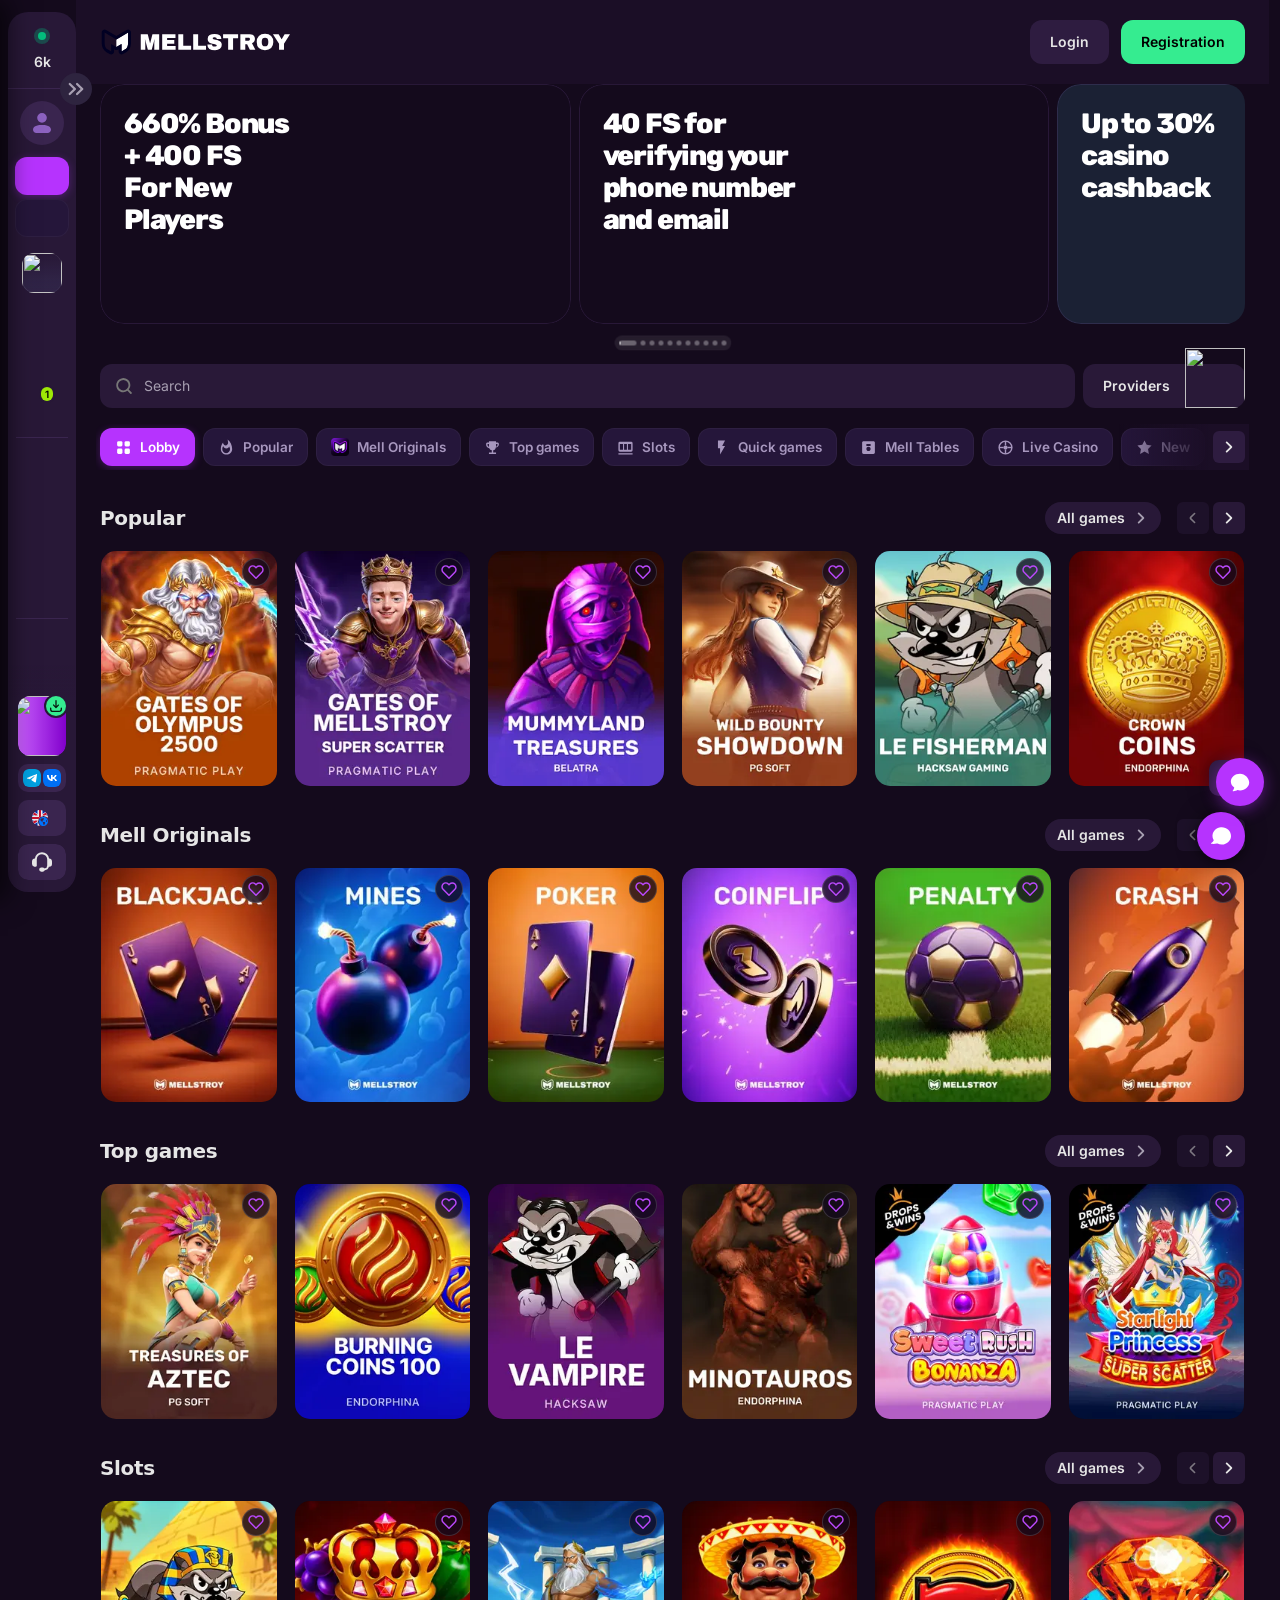
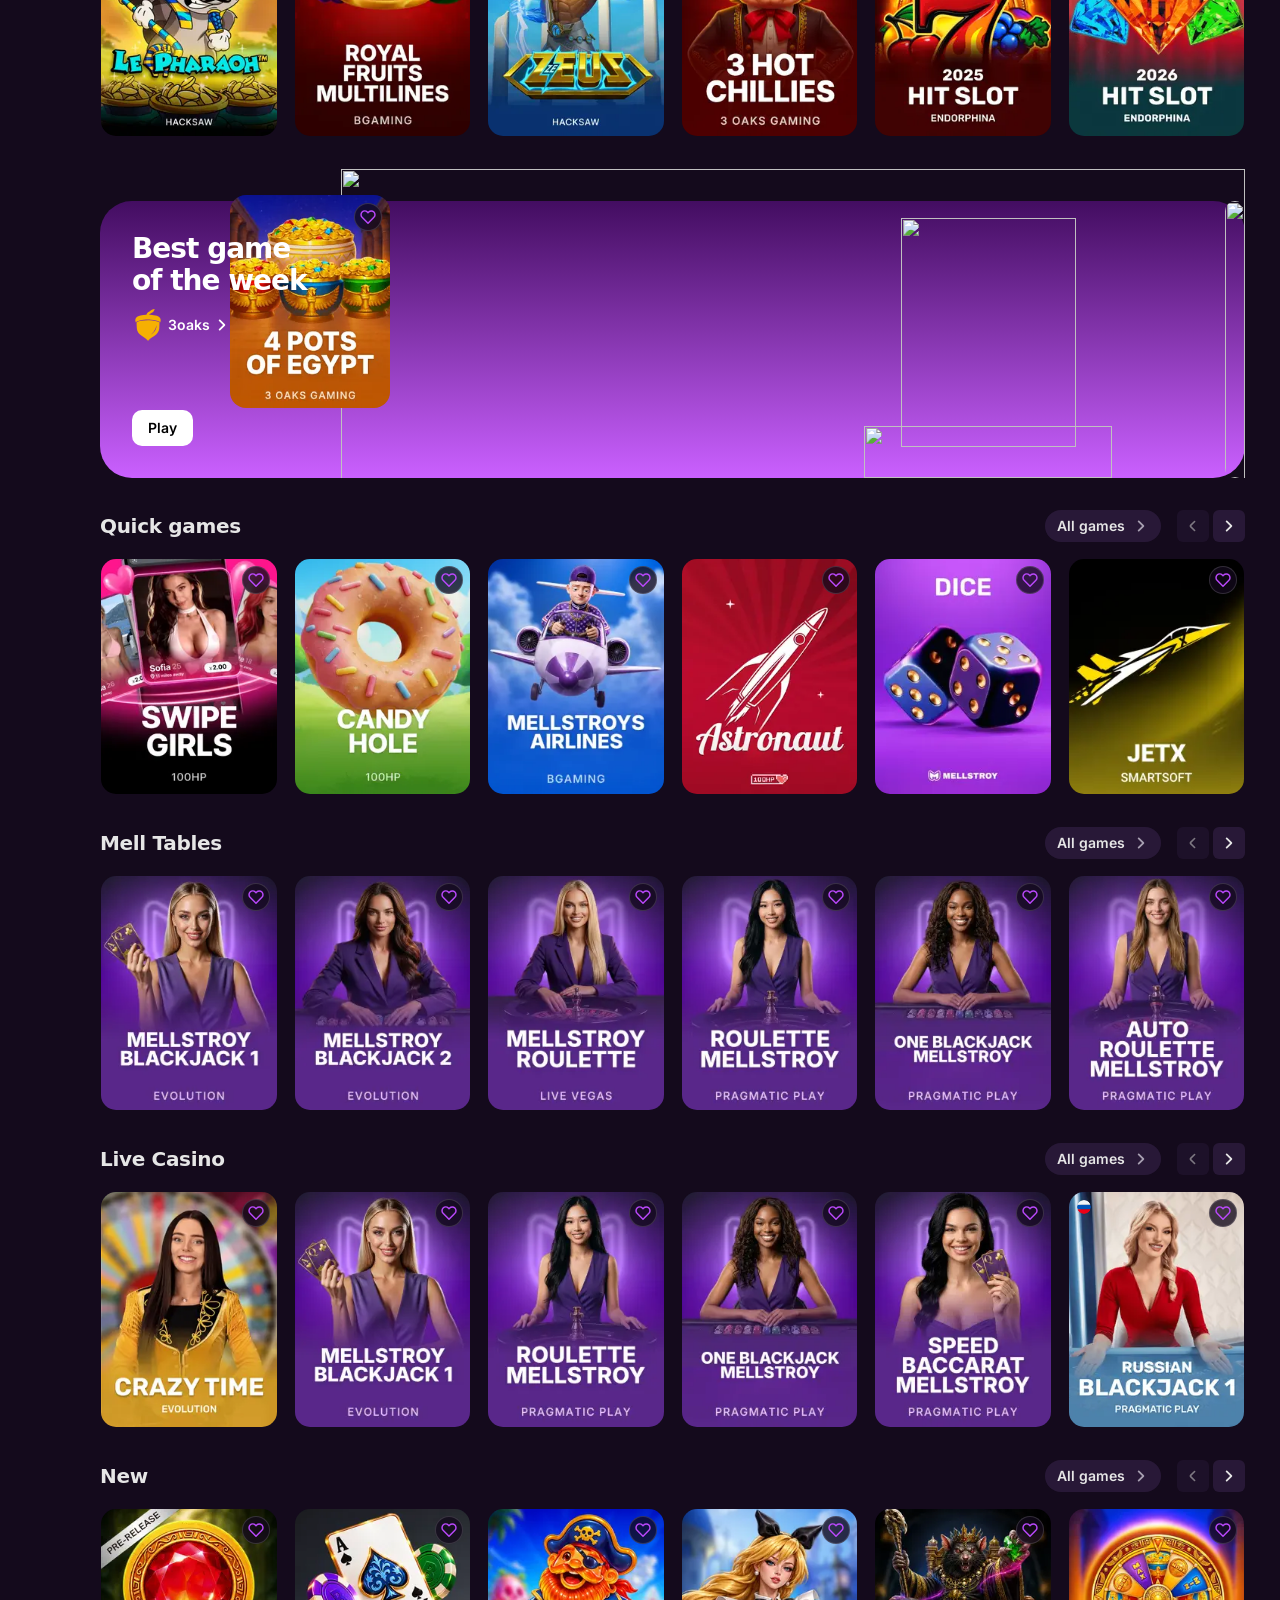
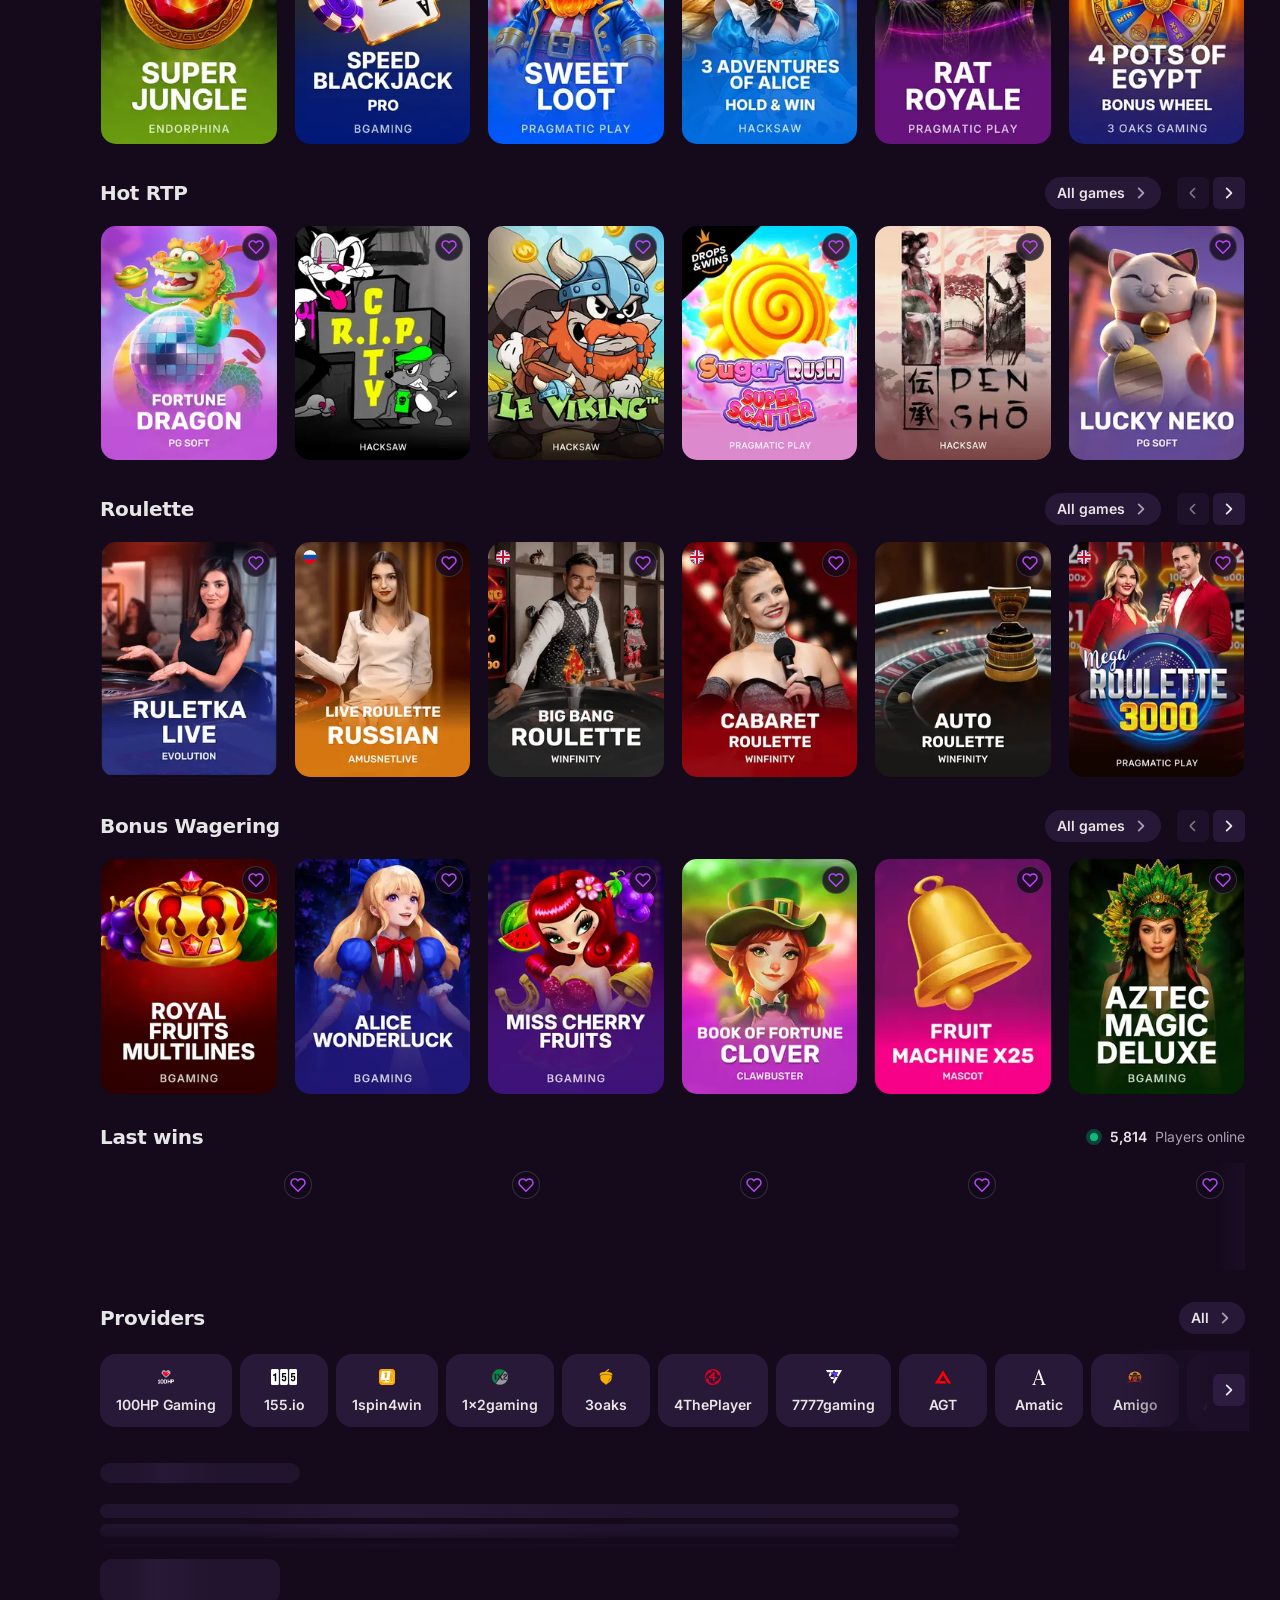
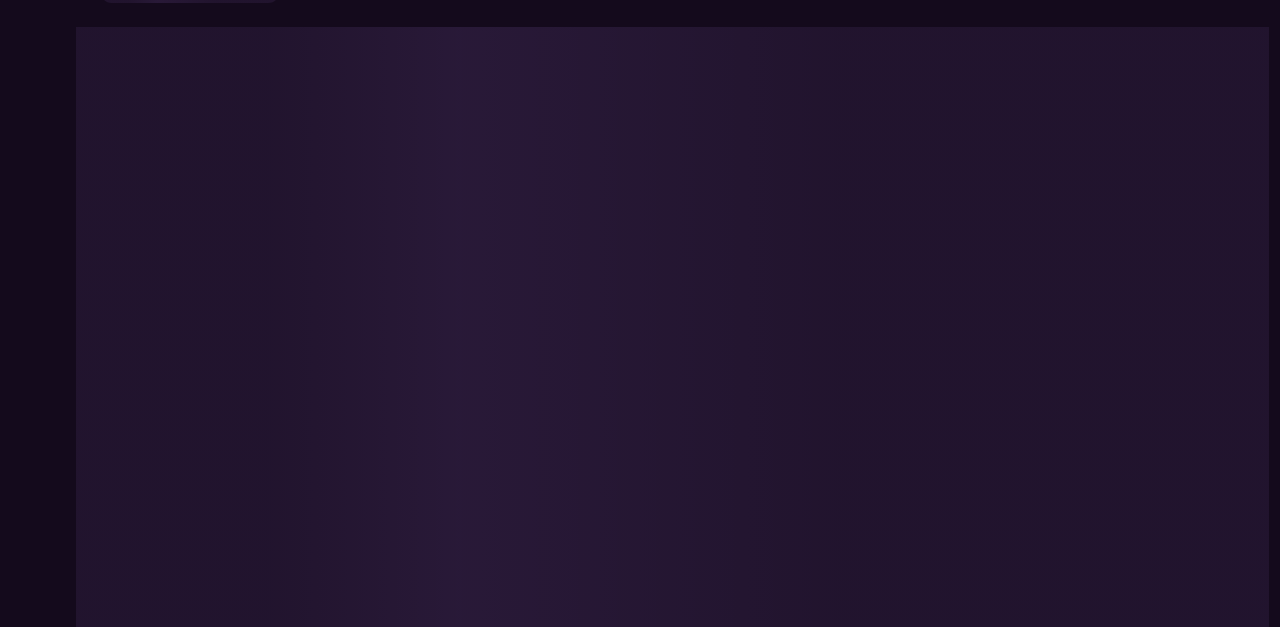
==== commit 7c9c35a4: "Update login page and country picker to match design specifications with slide-up animation" ====
--- a/index.html
+++ b/index.html
@@ -438,5 +438,5 @@
 -1)delete default_json[prop]}amplitudeSdkSearch(default_json)}})();</script><script type="text/javascript" charset="">(function(){var dl=dataLayer.filter(function(element){return element!==undefined});var amplitudeCounter=0;function mainTagFunction(json){var default_properties=[{page_path:"\/casino"},{page_url:"https:\/\/mell9899.live\/casino"},{domain:"mell9899.live"},{gtm_container_id:"GTM-5SKX86L3"},{gtm_container_version:"3"},{build_version:window.buildConfig&&window.buildConfig.BRANCH_NAME||""+""},{build_time:window.buildConfig&&window.buildConfig.BUILD_TIME||""+""},{build_name:window.buildConfig&&
 window.buildConfig.BUILD_NAME||""+""}];default_properties.forEach(function(property){Object.assign(json,property)});console.log(json);amplitude.track(event_name,json)}function amplitudeSdkSearch(json){if(window.amplitude)mainTagFunction(json);else if(amplitudeCounter<50){setTimeout(amplitudeSdkSearch,100);amplitudeCounter++}}var event_cat="casino";if(event_cat!="amplitude_hub_error"){var excluded_event_properties=["event","event_cat","event_name","data_obj"];var default_json={};var eep=
 [];excluded_event_properties.forEach(function(value){eep.push(value)});var event_name;if(dl&&"56")for(var i=0;i<dl.length;i++){var element=dl[i];if(element["gtm.uniqueEventId"]=="56"){event_name=(element.event_cat||element.event_category)+"_"+element.event_name;for(var object in element){if(!object)return{};default_json[object]=element[object]}}}for(var prop in default_json)for(var i=0;i<eep.length;i++){if(eep[i]==prop)delete default_json[prop];if(prop.indexOf("gtm")!==
--1)delete default_json[prop]}amplitudeSdkSearch(default_json)}})();</script>  <script src="./scripts/supabase-auth.js"></script>  <script src="./scripts/app-interactive.js"></script>
+-1)delete default_json[prop]}amplitudeSdkSearch(default_json)}})();</script>  <script src="./scripts/countries.js"></script>  <script src="./scripts/supabase-auth.js"></script>  <script src="./scripts/app-interactive.js"></script>
 </body></html>
--- a/styles/responsive.css
+++ b/styles/responsive.css
@@ -1289,17 +1289,17 @@
   border-radius: 14px;
   padding: 4px;
   gap: 4px;
-  margin-bottom: 16px;
+  margin-bottom: 18px;
   width: 100%;
 }
 
 .login-tab-btn {
   flex: 1;
-  height: 40px;
+  height: 42px;
   border-radius: 10px;
-  border: none;
+  border: 1.5px solid transparent;
   background: none;
-  color: #8c8299;
+  color: #ded6eb;
   font-size: 14px;
   font-weight: 600;
   display: flex;
@@ -1307,12 +1307,14 @@
   justify-content: center;
   gap: 8px;
   cursor: pointer;
-  transition: background 0.2s, color 0.2s;
+  transition: all 0.2s ease;
 }
 
 .login-tab-btn.active {
-  background: #ba49fb;
-  color: #ffffff;
+  background: #9d3bf5;
+  color: #ffffff;
+  border: 1.5px solid rgba(255, 255, 255, 0.7);
+  box-shadow: 0 2px 10px rgba(157, 59, 245, 0.35);
 }
 
 /* Form Inputs */
@@ -1323,28 +1325,161 @@
 
 .login-input-row {
   display: flex;
-  background: #27143c;
-  border: 1px solid #3d205c;
+  background: #2b153f;
+  border: 1px solid rgba(255, 255, 255, 0.05);
   border-radius: 12px;
   overflow: hidden;
   align-items: center;
   width: 100%;
+  height: 50px;
+  padding: 0 14px;
+  transition: border-color 0.2s;
+}
+
+.login-input-row:focus-within {
+  border-color: #9d3bf5;
 }
 
 .login-country-select {
   display: flex;
   align-items: center;
   gap: 6px;
-  padding: 0 12px;
+  padding-right: 12px;
+  margin-right: 8px;
   height: 48px;
-  border-right: 1px solid #3d205c;
+  border-right: 1px solid rgba(255, 255, 255, 0.08);
   color: #ffffff;
   font-size: 14px;
   font-weight: 600;
   cursor: pointer;
   user-select: none;
-  background: rgba(255, 255, 255, 0.03);
   flex-shrink: 0;
+  transition: background 0.18s ease;
+}
+
+.login-country-select:hover {
+  background: rgba(186, 73, 251, 0.15);
+}
+
+/* ====================================================
+   "Choose country" Bottom Sheet (Image 2)
+   ==================================================== */
+.country-bottom-sheet {
+  z-index: 100005 !important;
+}
+
+.country-backdrop {
+  z-index: 100004 !important;
+}
+
+.country-sheet-search-wrap {
+  position: relative;
+  display: flex;
+  align-items: center;
+  margin-bottom: 14px;
+  width: 100%;
+}
+
+.country-sheet-search-icon {
+  position: absolute;
+  left: 14px;
+  color: #7d6e8d;
+  pointer-events: none;
+}
+
+.country-sheet-search-input {
+  width: 100%;
+  height: 46px;
+  background: #2b1442;
+  border: 1px solid rgba(255, 255, 255, 0.05);
+  border-radius: 12px;
+  padding: 0 14px 0 42px;
+  color: #ffffff;
+  font-size: 14.5px;
+  font-family: inherit;
+  outline: none;
+  transition: border-color 0.2s;
+}
+
+.country-sheet-search-input:focus {
+  border-color: #9d3bf5;
+}
+
+.country-sheet-search-input::placeholder {
+  color: #7e7090;
+}
+
+.country-sheet-list-card {
+  background: #241139;
+  border-radius: 16px;
+  border: 1px solid rgba(255, 255, 255, 0.05);
+  overflow-y: auto;
+  max-height: calc(100vh - 200px);
+  flex: 1;
+  display: flex;
+  flex-direction: column;
+}
+
+.country-sheet-list-card::-webkit-scrollbar {
+  width: 6px;
+}
+.country-sheet-list-card::-webkit-scrollbar-thumb {
+  background: #3e1b61;
+  border-radius: 3px;
+}
+
+.country-row-item {
+  width: 100%;
+  display: flex;
+  align-items: center;
+  padding: 13px 16px;
+  background: transparent;
+  border: none;
+  border-bottom: 1px solid rgba(255, 255, 255, 0.06);
+  color: #ffffff;
+  cursor: pointer;
+  font-family: inherit;
+  text-align: left;
+  transition: background 0.15s;
+}
+
+.country-row-item:last-child {
+  border-bottom: none;
+}
+
+.country-row-item:hover, .country-row-item:active {
+  background: rgba(157, 59, 245, 0.15);
+}
+
+.country-row-flag-circle {
+  width: 24px;
+  height: 24px;
+  border-radius: 50%;
+  display: inline-flex;
+  align-items: center;
+  justify-content: center;
+  font-size: 20px;
+  line-height: 1;
+  margin-right: 14px;
+  flex-shrink: 0;
+}
+
+.country-row-dial {
+  width: 58px;
+  font-size: 14px;
+  font-weight: 600;
+  color: #ffffff;
+  flex-shrink: 0;
+}
+
+.country-row-name {
+  flex: 1;
+  font-size: 14px;
+  font-weight: 500;
+  color: #ffffff;
+  white-space: nowrap;
+  overflow: hidden;
+  text-overflow: ellipsis;
 }
 
 .login-country-flag {
@@ -1356,21 +1491,21 @@
   height: 48px;
   background: transparent;
   border: none;
-  padding: 0 12px;
-  color: #ffffff;
-  font-size: 15px;
+  padding: 0 10px;
+  color: #ffffff;
+  font-size: 14.5px;
   font-family: inherit;
   outline: none;
   min-width: 0;
 }
 
 .login-input-field::placeholder {
-  color: #6e647b;
+  color: #7e7090;
 }
 
 .login-input-icon {
-  padding-left: 12px;
-  color: #8c8299;
+  padding-left: 2px;
+  color: #8c7e9d;
   display: flex;
   align-items: center;
   justify-content: center;
@@ -1380,12 +1515,12 @@
 .login-forgot-link {
   display: block;
   text-align: right;
-  color: #ba49fb;
+  color: #b454ff;
   font-size: 13px;
   font-weight: 600;
   text-decoration: none;
-  margin-top: 4px;
-  margin-bottom: 16px;
+  margin-top: 10px;
+  margin-bottom: 4px;
   cursor: pointer;
 }
 
@@ -1396,13 +1531,14 @@
 .login-submit-btn {
   width: 100%;
   height: 48px;
-  background: #00e791;
-  color: #0b2219;
+  background: #2ee68c;
+  color: #082115;
   border: none;
   border-radius: 12px;
   font-size: 16px;
   font-weight: 700;
   cursor: pointer;
+  margin-top: 16px;
   transition: opacity 0.2s, transform 0.1s;
 }
 
@@ -1421,16 +1557,16 @@
   display: flex;
   align-items: center;
   gap: 12px;
-  margin: 16px 0;
-  color: #6e647b;
-  font-size: 13px;
+  margin: 18px 0 16px;
+  color: #736882;
+  font-size: 12.5px;
   width: 100%;
 }
 
 .login-divider-line {
   flex: 1;
   height: 1px;
-  background: #361c52;
+  background: rgba(255, 255, 255, 0.08);
 }
 
 /* Social Buttons */
@@ -1438,15 +1574,15 @@
   display: flex;
   align-items: center;
   justify-content: center;
-  gap: 12px;
-  margin-bottom: 20px;
+  gap: 10px;
+  margin-bottom: 22px;
   width: 100%;
 }
 
 .social-btn {
-  width: 44px;
-  height: 44px;
-  border-radius: 12px;
+  width: 42px;
+  height: 42px;
+  border-radius: 10px;
   display: flex;
   align-items: center;
   justify-content: center;
@@ -1456,7 +1592,7 @@
 }
 
 .social-btn:hover {
-  transform: scale(1.08);
+  transform: scale(1.06);
 }
 
 .social-btn-google {
@@ -1464,14 +1600,14 @@
 }
 
 .social-btn-yandex {
-  background: #ff0000;
+  background: #fc3f1d;
   color: #ffffff;
   font-weight: 900;
   font-size: 20px;
 }
 
 .social-btn-telegram {
-  background: #229ed9;
+  background: #24a1de;
   color: #ffffff;
 }
 
@@ -1490,17 +1626,26 @@
 }
 
 .login-footer-text {
+  display: flex;
+  flex-direction: column;
+  align-items: center;
+  gap: 4px;
+  margin-top: 22px;
   text-align: center;
-  color: #8c8299;
   font-size: 14px;
-  margin: 0;
+  color: #948b9f;
 }
 
 .login-footer-text a {
-  color: #ba49fb;
-  font-weight: 600;
+  color: #b454ff;
+  font-weight: 700;
   text-decoration: none;
   cursor: pointer;
+  font-size: 14px;
+}
+
+.login-footer-text a:hover {
+  text-decoration: underline;
 }
 
 .login-footer-text a:hover {
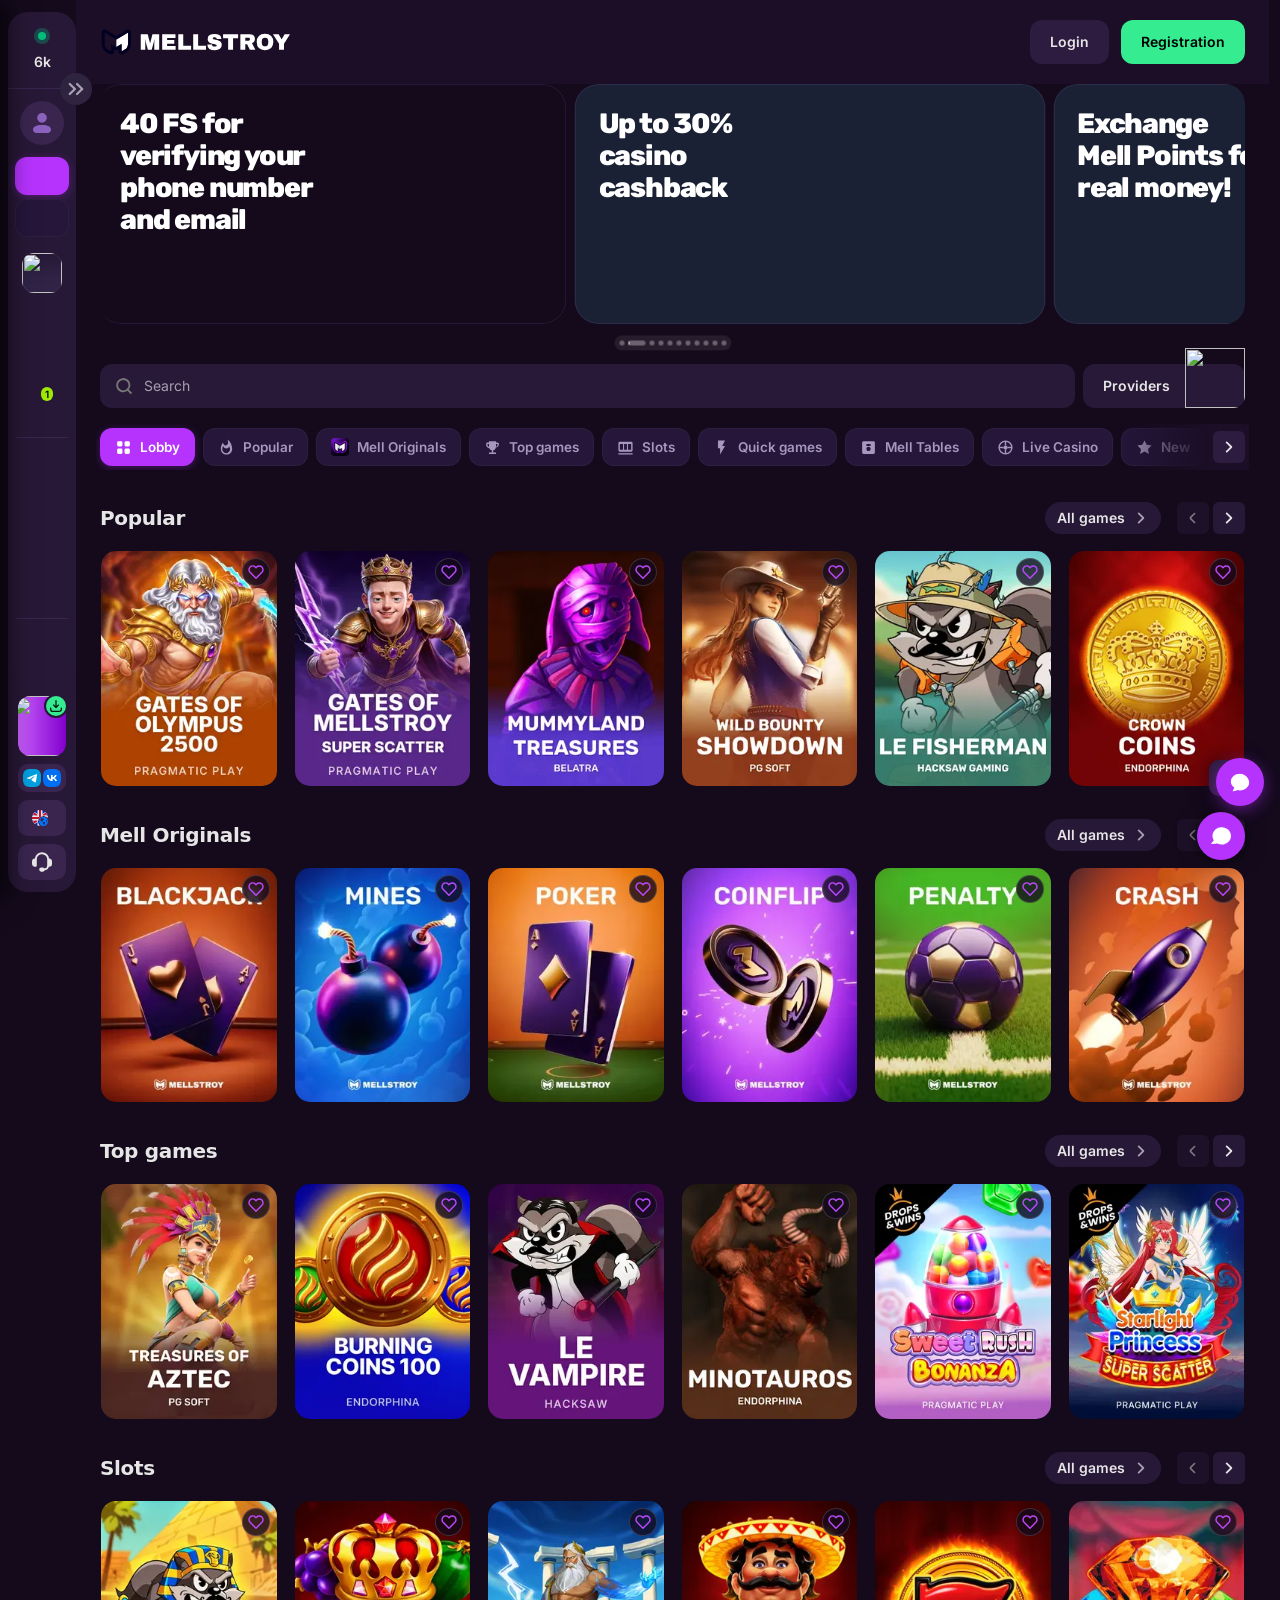
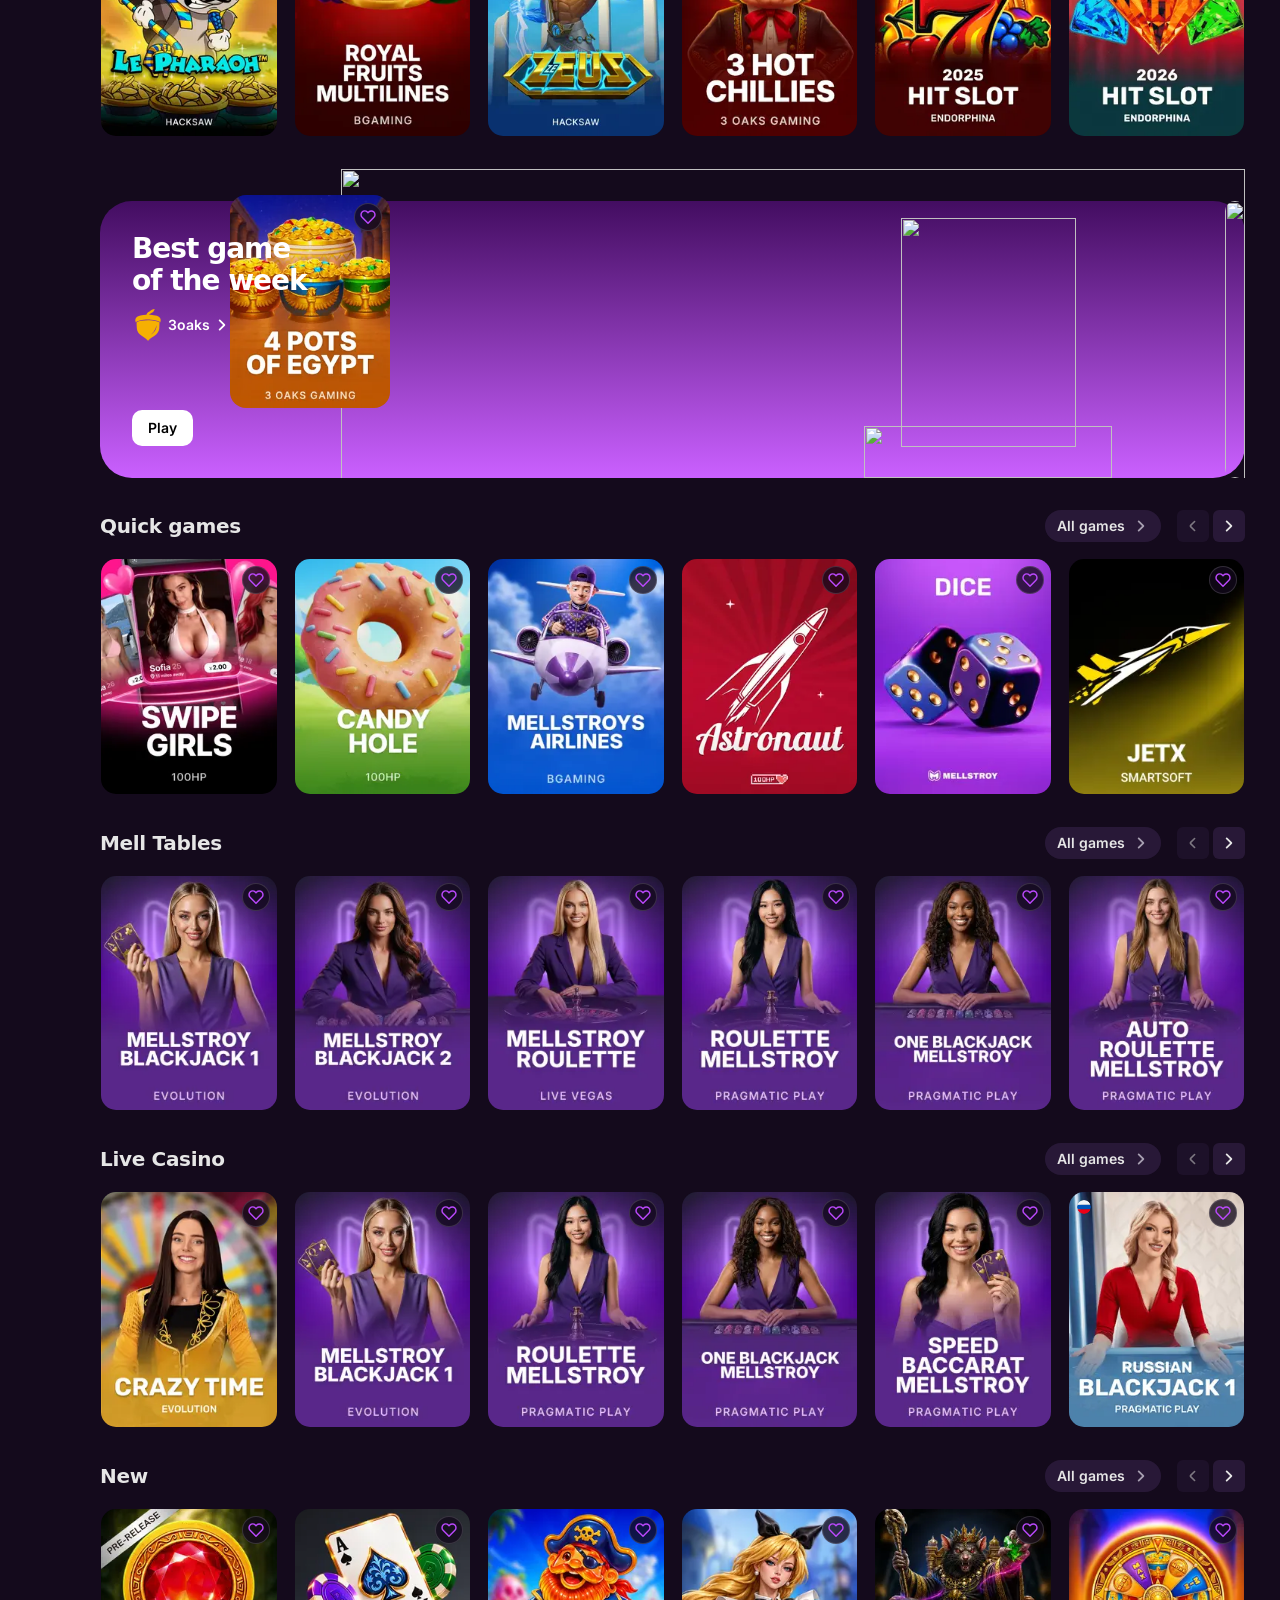
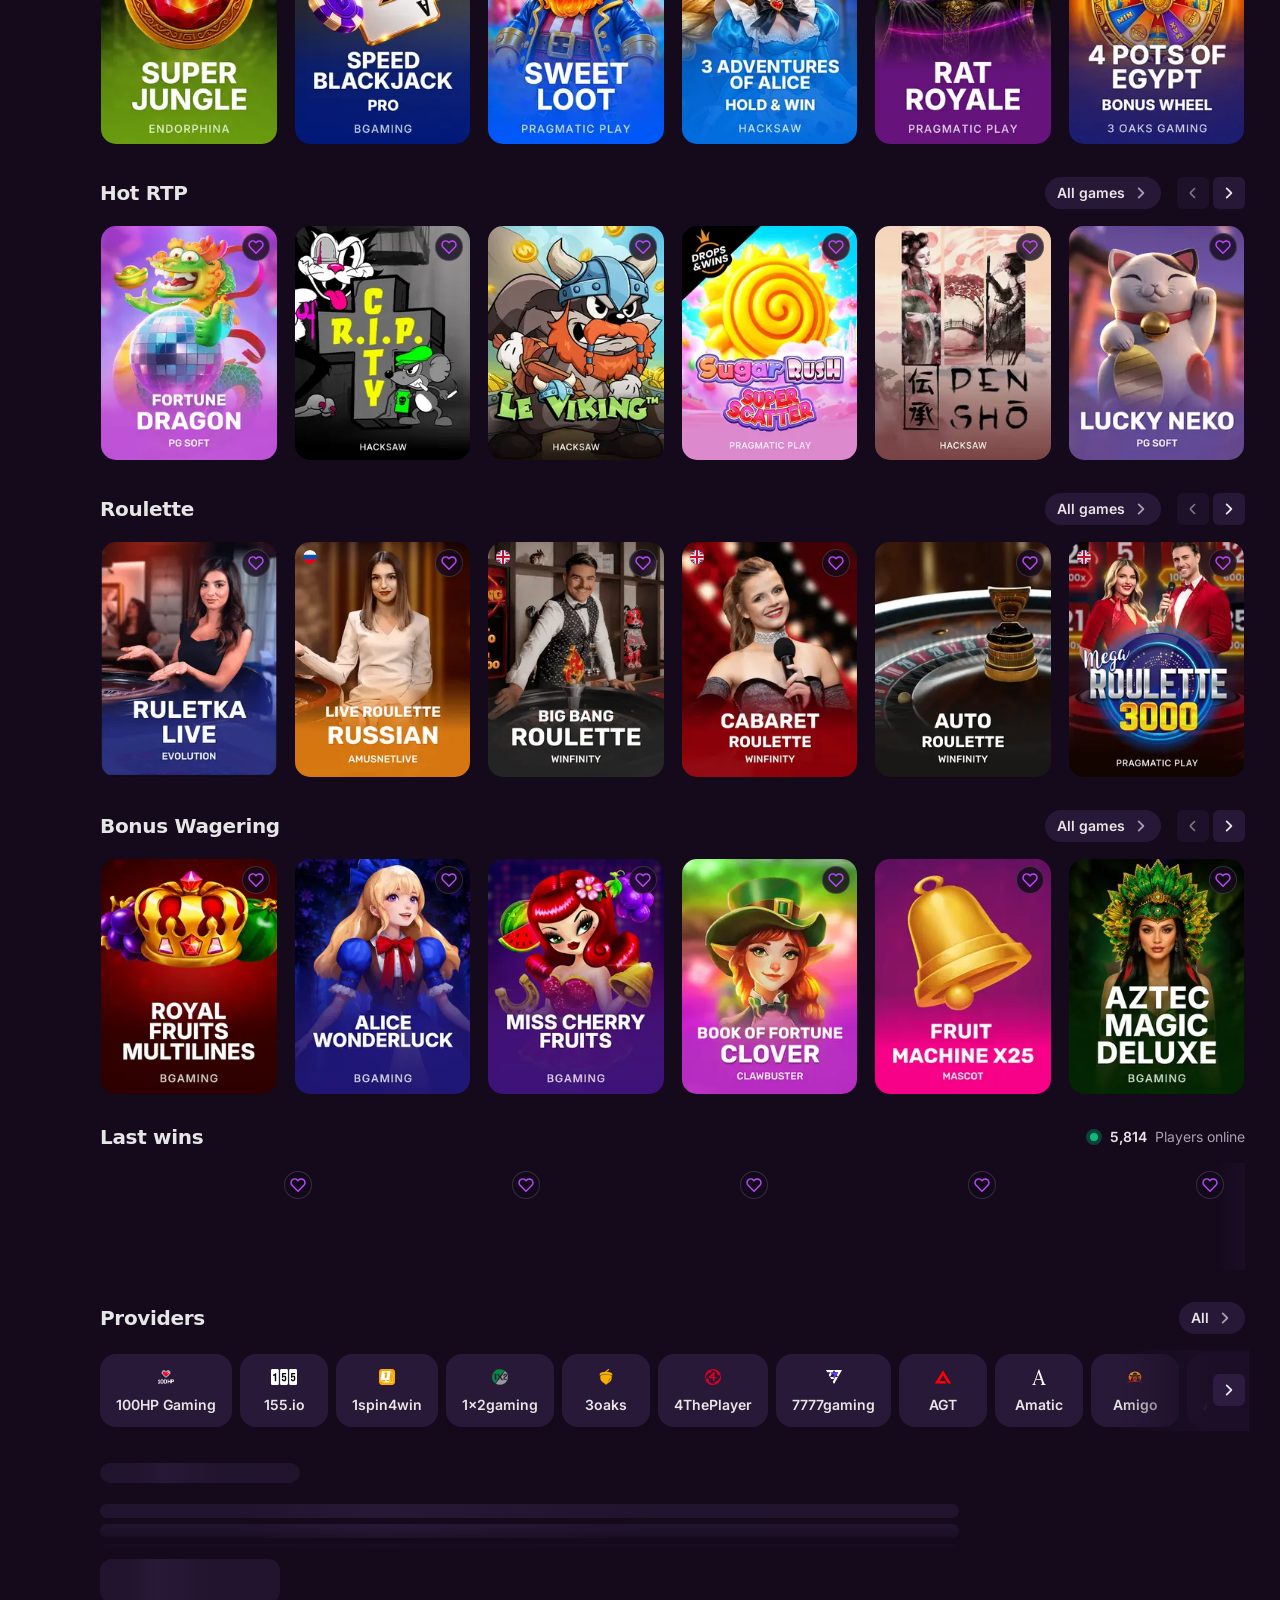
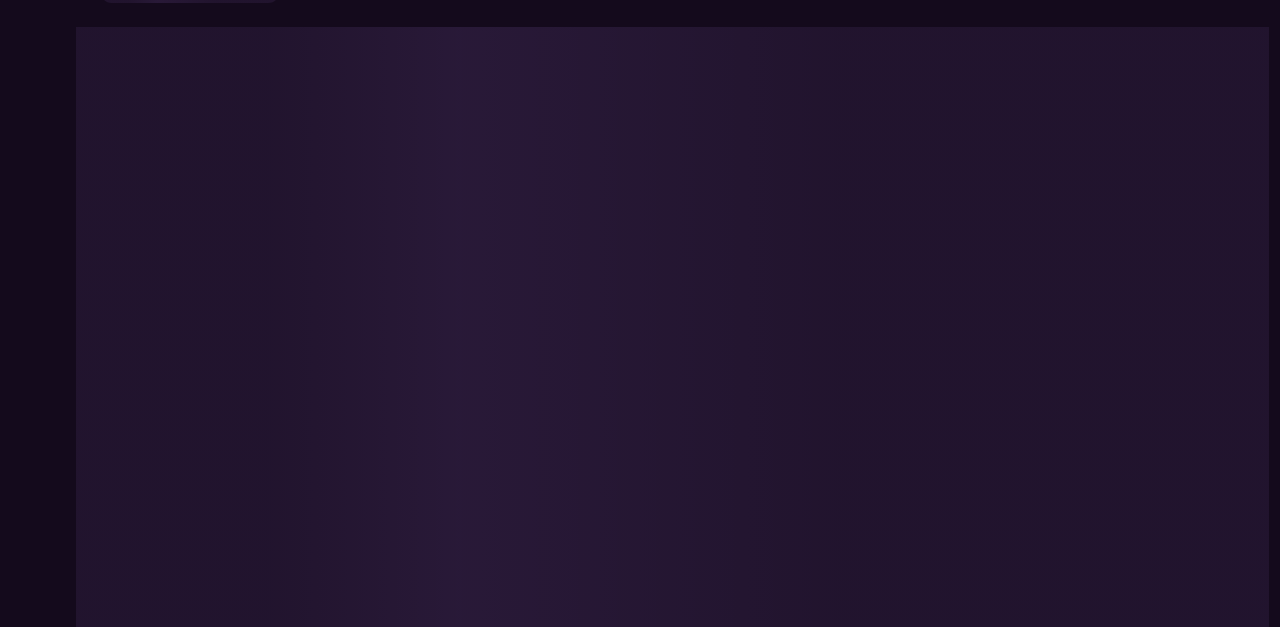
==== commit 920e3cee: "Add cache-busting version to script and style URLs to fix stale Vercel CDN cache showing old login b" ====
--- a/index.html
+++ b/index.html
@@ -381,7 +381,7 @@
     opacity: 1;
     transition: opacity 0.3s ease-in;
   }
-</style><link rel="modulepreload" as="script" crossorigin="" href="https://mell9899.live/resources/v1/app/assets/prize-card-v1-DcvXV0c9.js"><style>.prize-card-v1_root-gUKcJ{--prize-card__width:65px;--prize-card__content-background:var(--prize-card-color-bg-default);--prize-card__content-background-hover:var(--prize-card-color-bg-hover);--prize-card__content-rounding:var(--prize-card-rounding-default);flex-direction:column;justify-content:flex-end;width:auto;height:99px;display:flex;position:relative}.prize-card-v1_root-gUKcJ:focus-visible{outline:none}@supports not (width:1lh){.prize-card-v1_root-gUKcJ:focus-visible{box-shadow:0 0 0 var(--spacing-2) var(--color-solid-brand-primary-alfa-68)}}@supports (width:1lh){.prize-card-v1_root-gUKcJ:focus-visible{outline:var(--spacing-2) solid var(--color-solid-brand-primary-alfa-68);outline-offset:var(--spacing-2)}}@supports not selector(:focus-visible){.prize-card-v1_root-gUKcJ:focus{outline:none}@supports not (width:1lh){.prize-card-v1_root-gUKcJ:focus{box-shadow:0 0 0 var(--spacing-2) var(--color-solid-brand-primary-alfa-68)}}@supports (width:1lh){.prize-card-v1_root-gUKcJ:focus{outline:var(--spacing-2) solid var(--color-solid-brand-primary-alfa-68);outline-offset:var(--spacing-2)}}}.prize-card-v1_content-gUKcJ{width:fit-content;height:88px;padding:var(--spacing-12);border-radius:var(--prize-card__content-rounding);background:var(--prize-card__content-background);align-items:stretch;gap:var(--spacing-12);transition:background-color .1s;display:flex;position:relative}.prize-card-v1_content-gUKcJ:hover{background-color:var(--prize-card__content-background-hover)}.prize-card-v1_content-gUKcJ:after{border-style:solid;border-width:1px;border-color:var(--prize-card-color-bg-border);border-radius:inherit;content:"";pointer-events:none;position:absolute;inset:0}@supports (-webkit-mask-composite:xor) or (mask-composite:exclude){.prize-card-v1_content-gUKcJ:after{background:var(--prize-card-color-bg-border-grad,var(--prize-card-color-bg-border));-webkit-mask-composite:xor;border:none;padding:1px;-webkit-mask-image:linear-gradient(#000 0 0),linear-gradient(#000 0 0);mask-image:linear-gradient(#000 0 0),linear-gradient(#000 0 0);-webkit-mask-position:0 0,0 0;mask-position:0 0,0 0;-webkit-mask-size:auto,auto;mask-size:auto,auto;-webkit-mask-repeat:repeat,repeat;mask-repeat:repeat,repeat;-webkit-mask-clip:content-box,border-box;mask-clip:content-box,border-box;-webkit-mask-origin:content-box,border-box;mask-origin:content-box,border-box;-webkit-mask-composite:xor;mask-composite:exclude;-webkit-mask-source-type:auto,auto;mask-mode:match-source,match-source}}.prize-card-v1_card-gUKcJ{width:var(--prize-card__width);flex-direction:column;justify-content:flex-end;max-height:100%;display:flex;position:relative}.prize-card-v1_cardInner-gUKcJ{z-index:1;width:var(--prize-card__width);border-radius:var(--rounding-container-xs);box-shadow:0 0 0 1px var(--game-card-color-border);--game-card__border-radius:var(--rounding-container-xs);--game-card-placeholder__border-radius:var(--rounding-container-xs)}.prize-card-v1_info-gUKcJ{gap:var(--spacing-8);flex-direction:column;width:fit-content;min-width:119px;position:relative}.prize-card-v1_description-gUKcJ{font-family:var(--font-caption-font-family);font-size:var(--font-caption-s-regular-font-size);font-weight:var(--font-caption-s-regular-font-weight);letter-spacing:var(--font-caption-s-regular-letter-spacing);line-height:var(--font-caption-s-regular-line-height);position:absolute;bottom:0;left:0;right:0}.prize-card-v1_badge-gUKcJ{width:fit-content;transition:background-color .1s}.prize-card-v1_badgePlaceholder-gUKcJ{border-radius:8px;width:100px;height:24px}.prize-card-v1_title-gUKcJ{font-family:var(--font-caption-font-family);font-size:var(--font-caption-s-semibold-font-size);font-weight:var(--font-caption-s-semibold-font-weight);letter-spacing:var(--font-caption-s-semibold-letter-spacing);line-height:var(--font-caption-s-semibold-line-height);color:var(--color-content-base-static-white);text-overflow:ellipsis;white-space:nowrap;overflow:hidden}.prize-card-v1_titlePlaceholder-gUKcJ{border-radius:8px;width:70px;height:14px;margin-bottom:4px}.prize-card-v1_userId-gUKcJ{font-family:var(--font-caption-font-family);font-size:var(--font-caption-s-regular-font-size);font-weight:var(--font-caption-s-regular-font-weight);letter-spacing:var(--font-caption-s-regular-letter-spacing);line-height:var(--font-caption-s-regular-line-height);color:var(--color-content-base-secondary);text-overflow:ellipsis;white-space:nowrap;transition:color .1s;overflow:hidden}.prize-card-v1_userIdPlaceholder-gUKcJ{border-radius:8px;width:30px;height:14px}.prize-card-v1_cardPlaceholder-gUKcJ{border-radius:var(--rounding-container-xs);background:var(--prize-card__content-background);--game-card-placeholder__border-radius:var(--rounding-container-xs)}.prize-card-v1_secondary-gUKcJ{--prize-card__content-background:var(--prize-card-color-bg-superprize-grad,var(--prize-card-color-bg-superprize));--prize-card__content-background-hover:var(--prize-card-color-bg-superprize-grad,var(--prize-card-color-bg-superprize));--prize-card__content-rounding:var(--prize-card-rounding-superprize)}.prize-card-v1_secondary-gUKcJ .prize-card-v1_userId-gUKcJ{color:var(--color-content-base-static-white)}.prize-card-v1_secondary-gUKcJ .prize-card-v1_cardInner-gUKcJ{box-shadow:0 0 0 1px var(--color-border-base-alfa-container)}.prize-card-v1_background-gUKcJ{bottom:0;pointer-events:none;width:120px;height:88px;position:absolute;inset-inline-end:0}.prize-card-v1_img-gUKcJ{border-radius:0 var(--prize-card__content-rounding) var(--prize-card__content-rounding) 0;width:100%;height:100%}</style><link rel="modulepreload" as="script" crossorigin="" href="https://mell9899.live/resources/v1/app/assets/provider-tab-section-CnBhN2cJ.js"><link rel="modulepreload" as="script" crossorigin="" href="https://mell9899.live/resources/v1/app/assets/provider-tab-cYcG39RZ.js"><style>.provider-tab_root-9eO93:focus-visible{outline:none}@supports not (width:1lh){.provider-tab_root-9eO93:focus-visible{box-shadow:0 0 0 var(--spacing-2) var(--color-solid-brand-primary-alfa-68)}}@supports (width:1lh){.provider-tab_root-9eO93:focus-visible{outline:var(--spacing-2) solid var(--color-solid-brand-primary-alfa-68);outline-offset:var(--spacing-2)}}@supports not selector(:focus-visible){.provider-tab_root-9eO93:focus{outline:none}@supports not (width:1lh){.provider-tab_root-9eO93:focus{box-shadow:0 0 0 var(--spacing-2) var(--color-solid-brand-primary-alfa-68)}}@supports (width:1lh){.provider-tab_root-9eO93:focus{outline:var(--spacing-2) solid var(--color-solid-brand-primary-alfa-68);outline-offset:var(--spacing-2)}}}.provider-tab_root-9eO93{font-family:var(--font-body-font-family);font-size:var(--font-body-semibold-font-size);font-weight:var(--font-body-semibold-font-weight);letter-spacing:var(--font-body-semibold-letter-spacing);line-height:var(--font-body-semibold-line-height);min-width:var(--provider-tab-size-width);border-radius:var(--provider-tab-rounding);background-color:var(--provider-tab-color-bg-default);color:var(--provider-tab-color-fg-default);cursor:pointer;justify-content:center;align-items:center;gap:var(--spacing-8);white-space:nowrap;flex-direction:column;display:flex}.provider-tab_root-9eO93.provider-tab_variant-default-9eO93{padding:var(--spacing-12) var(--spacing-16);border-top:1px solid var(--provider-tab-color-stroke-selected)}.provider-tab_root-9eO93.provider-tab_variant-onlyImage-9eO93{width:var(--provider-tab-size-width);height:var(--provider-tab-size-height);padding:var(--spacing-16)}.provider-tab_root-9eO93.provider-tab_variant-logo-9eO93{width:var(--provider-tab-size-width);height:var(--provider-tab-size-height);padding:0 var(--spacing-16);position:relative}.provider-tab_root-9eO93.provider-tab_variant-logo-9eO93 .provider-tab_logo-9eO93{max-inline-size:100%}@media (hover:hover) and (pointer:fine) and (prefers-reduced-motion:no-preference){.provider-tab_root-9eO93.provider-tab_variant-logo-9eO93{transition:transform .15s ease-out}.provider-tab_root-9eO93.provider-tab_variant-logo-9eO93:hover{transform:translateY(calc(var(--spacing-8) * -1))}.provider-tab_root-9eO93.provider-tab_variant-logo-9eO93:hover:before{content:"";inset:0 0 calc(var(--spacing-8) * -1);position:absolute}.provider-tab_root-9eO93.provider-tab_variant-logo-9eO93 .provider-tab_logo-9eO93{transition:transform .15s ease-out}.provider-tab_root-9eO93.provider-tab_variant-logo-9eO93:hover .provider-tab_logo-9eO93{transform:scale(1.1)}}.provider-tab_root-9eO93.provider-tab_selected-9eO93{background-color:var(--provider-tab-color-bg-selected);color:var(--provider-tab-color-fg-selected)}.provider-tab_root-9eO93:hover{background-color:var(--provider-tab-color-bg-hover)}.provider-tab_root-9eO93:active{opacity:var(--opacity-item-active)}</style><link rel="modulepreload" as="script" crossorigin="" href="https://mell9899.live/resources/v1/app/assets/footer-head-row-BE4YAhsH.js"><link rel="modulepreload" as="script" crossorigin="" href="https://mell9899.live/resources/v1/app/assets/footer-CNthwqKl.js"><link rel="modulepreload" as="script" crossorigin="" href="https://mell9899.live/resources/v1/app/assets/android-p33AcyQ5.js"><link rel="modulepreload" as="script" crossorigin="" href="https://mell9899.live/resources/v1/app/assets/apple-DRMTt4O-.js"><link rel="modulepreload" as="script" crossorigin="" href="https://mell9899.live/resources/v1/app/assets/macos-DRzDrnnT.js"><link rel="modulepreload" as="script" crossorigin="" href="https://mell9899.live/resources/v1/app/assets/windows-BiLzE65m.js"><link rel="modulepreload" as="script" crossorigin="" href="https://mell9899.live/resources/v1/app/assets/socials-3e3O4GS5.js"><link rel="modulepreload" as="script" crossorigin="" href="https://mell9899.live/resources/v1/app/assets/banner-for-mobile-app-BXpcJjVB.js"><link rel="modulepreload" as="script" crossorigin="" href="https://mell9899.live/resources/v1/app/assets/utils-0KAWxnfe.js"><link rel="modulepreload" as="script" crossorigin="" href="https://mell9899.live/resources/v1/app/assets/use-app-banner-view-model-DwZCBM9o.js"><link rel="modulepreload" as="script" crossorigin="" href="https://mell9899.live/resources/v1/app/assets/banner-for-desktop-app-DTOwZKsC.js"><link rel="modulepreload" as="script" crossorigin="" href="https://mell9899.live/resources/v1/app/assets/footer-copyright-Cz90821I.js"><link rel="modulepreload" as="script" crossorigin="" href="https://mell9899.live/resources/v1/app/assets/navigation-section-Cg9BGk87.js"><link rel="modulepreload" as="script" crossorigin="" href="https://mell9899.live/resources/v1/app/assets/analytics-CF05DNDA.js"><style>.footer-header-row_root-tLFpU{align-items:center;gap:var(--footer-top-gap);display:flex}.footer-header-row_scrollTop-tLFpU{color:var(--color-content-base-primary)}.footer-header-row_line-tLFpU{background-color:var(--color-border-base-alfa-divider);flex-grow:1;height:1px}.footer-header-row_hideLine-tLFpU{height:0}.compact_root-1ENDy{color:var(--color-content-base-secondary);gap:var(--spacing-8);display:flex}.compact_copyright-1ENDy{font-family:var(--font-caption-font-family);font-size:var(--font-caption-xs-font-size);font-weight:var(--font-caption-xs-regular-font-weight);letter-spacing:var(--font-caption-xs-letter-spacing);line-height:var(--font-caption-xs-line-height);flex-grow:1;align-items:center;display:flex}.compact_age-1ENDy{font-family:var(--font-headline-font-family);font-size:var(--font-headline-h3-mobile-font-size);font-weight:var(--font-headline-h3-mobile-font-weight);letter-spacing:var(--font-headline-h3-mobile-letter-spacing);line-height:var(--font-headline-h3-mobile-line-height);text-transform:var(--font-headline-text-case);text-wrap:balance;white-space-collapse:preserve-breaks}@media (min-width:1024px){.compact_age-1ENDy{font-size:var(--font-headline-h3-desktop-font-size);font-weight:var(--font-headline-h3-desktop-font-weight);letter-spacing:var(--font-headline-h3-desktop-letter-spacing);line-height:var(--font-headline-h3-desktop-line-height)}}.compact_age-1ENDy{color:var(--color-content-base-tertiary)}.full_root-AcxZX{color:var(--color-content-base-secondary);gap:var(--spacing-12);display:flex}.full_root-AcxZX.full_advance-AcxZX{flex-direction:column}.full_root-AcxZX.full_reverse-AcxZX{flex-direction:column-reverse}@media (min-width:1024px){.full_root-AcxZX{justify-content:space-between;gap:var(--spacing-8)}.full_root-AcxZX.full_advance-AcxZX,.full_root-AcxZX.full_reverse-AcxZX{flex-direction:row}}.full_licenseAndResponsible-AcxZX{max-width:var(--footer-layout-copyright-max-width);gap:var(--spacing-12);flex-direction:column;flex-grow:1;display:flex}.full_responsibleGaming-AcxZX{font-family:var(--font-caption-font-family);font-size:var(--font-caption-xs-font-size);font-weight:var(--font-caption-xs-regular-font-weight);letter-spacing:var(--font-caption-xs-letter-spacing);line-height:var(--font-caption-xs-line-height);display:inline}.full_responsibleGaming-AcxZX a{white-space:nowrap;-webkit-text-decoration:underline;text-decoration:underline}.full_cookie-AcxZX{font-family:var(--font-caption-font-family);font-size:var(--font-caption-xs-font-size);font-weight:var(--font-caption-xs-regular-font-weight);letter-spacing:var(--font-caption-xs-letter-spacing);line-height:var(--font-caption-xs-line-height);display:inline}.full_cookie-AcxZX a{white-space:nowrap;-webkit-text-decoration:underline;text-decoration:underline}.full_copyright-AcxZX{font-family:var(--font-caption-font-family);font-size:var(--font-caption-xs-font-size);font-weight:var(--font-caption-xs-regular-font-weight);letter-spacing:var(--font-caption-xs-letter-spacing);line-height:var(--font-caption-xs-line-height);display:inline}.full_copyright-AcxZX a{white-space:nowrap;-webkit-text-decoration:underline;text-decoration:underline}.full_ageLimitAndSeal-AcxZX{align-items:center;gap:var(--spacing-8);flex-direction:row;order:-1;display:flex}@media (min-width:1024px){.full_ageLimitAndSeal-AcxZX{flex-direction:column;order:unset;align-items:end;margin-inline-start:auto}}.full_age-AcxZX{font-family:var(--font-headline-font-family);font-size:var(--font-headline-h3-mobile-font-size);font-weight:var(--font-headline-h3-mobile-font-weight);letter-spacing:var(--font-headline-h3-mobile-letter-spacing);line-height:var(--font-headline-h3-mobile-line-height);text-transform:var(--font-headline-text-case);text-wrap:balance;white-space-collapse:preserve-breaks}@media (min-width:1024px){.full_age-AcxZX{font-size:var(--font-headline-h3-desktop-font-size);font-weight:var(--font-headline-h3-desktop-font-weight);letter-spacing:var(--font-headline-h3-desktop-letter-spacing);line-height:var(--font-headline-h3-desktop-line-height)}}.full_age-AcxZX{color:var(--color-content-base-tertiary);order:1;margin-left:auto}@media (min-width:1024px){.full_age-AcxZX{order:unset;margin-left:unset}}.full_licenseSealWrapper-AcxZX{align-items:start;display:flex}.full_licenseSeal-AcxZX{width:var(--v850c5940)}@media (min-width:1024px){.full_licenseSeal-AcxZX{width:var(--v0588a51e)}}.stacked_root-86Wmx{color:var(--color-content-base-secondary);gap:var(--spacing-24);flex-direction:column;display:flex}@media (min-width:1024px){.stacked_root-86Wmx{padding-top:var(--spacing-16)}}.stacked_legal-86Wmx{gap:var(--spacing-12);flex-direction:column;display:flex}.stacked_paragraph-86Wmx{font-family:var(--font-caption-font-family);font-size:var(--font-caption-xs-font-size);font-weight:var(--font-caption-xs-regular-font-weight);letter-spacing:var(--font-caption-xs-letter-spacing);line-height:var(--font-caption-xs-line-height);display:inline}.stacked_paragraph-86Wmx a{white-space:nowrap;-webkit-text-decoration:underline;text-decoration:underline}.stacked_bottomRow-86Wmx{justify-content:space-between;align-items:center;gap:var(--spacing-8);flex-direction:row;display:flex}.stacked_ageLimitGroup-86Wmx{align-items:center;gap:var(--spacing-8);flex-direction:row;margin-inline-start:auto;display:flex}.stacked_age-86Wmx{color:var(--color-content-base-tertiary);font-family:var(--font-headline-font-family);font-size:var(--font-headline-h1-mobile-font-size);font-weight:var(--font-headline-h1-mobile-font-weight);letter-spacing:var(--font-headline-h1-mobile-letter-spacing);line-height:var(--font-headline-h1-mobile-line-height)}@media (min-width:1024px){.stacked_age-86Wmx{font-size:var(--font-headline-h2-desktop-font-size);font-weight:var(--font-headline-h2-desktop-font-weight);letter-spacing:var(--font-headline-h2-desktop-letter-spacing);line-height:var(--font-headline-h2-desktop-line-height)}}.stacked_licenseSealWrapper-86Wmx{align-items:center;display:flex}.stacked_licenseSeal-86Wmx{width:var(--v41297e08)}@media (min-width:1024px){.stacked_licenseSeal-86Wmx{width:var(--v10636114)}}.license_imgWrapper-oL0wL{align-items:center;height:20px;display:flex}.license_imgWrapper-oL0wL img{height:100%}@media (min-width:1024px){.license_imgWrapper-oL0wL{height:24px}}.licenses_root-7D2Hf{justify-content:space-between;align-items:center;gap:var(--spacing-8);width:100%;display:flex}@media (min-width:1024px){.licenses_root-7D2Hf{width:auto;height:var(--size-control-m);justify-content:flex-end}}.licenses_start-7D2Hf{justify-content:flex-start}@media (min-width:1024px){.licenses_start-7D2Hf{justify-content:flex-start}}.footer-banner-mobile-app_root-e9ikg{min-height:var(--footer-banner-mobile-app-mobile-min-height);padding:var(--spacing-16);border-radius:var(--footer-banner-mobile-app-rounding-mobile);gap:var(--spacing-12);grid-template-columns:minmax(0,156px) auto;display:grid;position:relative}.footer-banner-mobile-app_root-e9ikg:after{border-style:solid;border-width:1px;border-color:var(--footer-banner-mobile-app-color-border);border-radius:inherit;content:"";pointer-events:none;position:absolute;inset:0}@supports (-webkit-mask-composite:xor) or (mask-composite:exclude){.footer-banner-mobile-app_root-e9ikg:after{background:var(--footer-banner-mobile-app-color-border-grad,var(--footer-banner-mobile-app-color-border));-webkit-mask-composite:xor;border:none;padding:1px;-webkit-mask-image:linear-gradient(#000 0 0),linear-gradient(#000 0 0);mask-image:linear-gradient(#000 0 0),linear-gradient(#000 0 0);-webkit-mask-position:0 0,0 0;mask-position:0 0,0 0;-webkit-mask-size:auto,auto;mask-size:auto,auto;-webkit-mask-repeat:repeat,repeat;mask-repeat:repeat,repeat;-webkit-mask-clip:content-box,border-box;mask-clip:content-box,border-box;-webkit-mask-origin:content-box,border-box;mask-origin:content-box,border-box;-webkit-mask-composite:xor;mask-composite:exclude;-webkit-mask-source-type:auto,auto;mask-mode:match-source,match-source}}@media (min-width:1024px){.footer-banner-mobile-app_root-e9ikg{min-height:var(--footer-banner-mobile-app-desktop-min-height);border-radius:var(--footer-banner-mobile-app-rounding-desktop);grid-template-columns:1fr}}.footer-banner-mobile-app_bg-e9ikg{border-radius:inherit;background:var(--footer-banner-mobile-app-color-bg-grad-1,var(--footer-banner-mobile-app-color-bg));position:absolute;inset:0}[dir=rtl] .footer-banner-mobile-app_bg-e9ikg{transform:scaleX(-1)}@media (min-width:1024px){.footer-banner-mobile-app_bg-e9ikg{background:var(--footer-banner-mobile-app-color-bg-grad-2,var(--footer-banner-mobile-app-color-bg))}}.footer-banner-mobile-app_content-e9ikg,.footer-banner-mobile-app_button-e9ikg{z-index:2}.footer-banner-mobile-app_content-e9ikg{gap:var(--spacing-8);white-space:pre-line;flex-direction:column;display:flex}.footer-banner-mobile-app_button-e9ikg{place-self:end;min-width:128px}@media (min-width:1024px){.footer-banner-mobile-app_button-e9ikg{justify-self:stretch;max-width:320px}}.footer-banner-mobile-app_title-e9ikg{color:var(--color-content-base-static-white);text-wrap:balance;white-space:pre-line;font-family:var(--font-display-body-font-family);font-size:var(--font-display-body-semibold-font-size);font-weight:var(--font-display-body-semibold-font-weight);letter-spacing:var(--font-display-body-semibold-letter-spacing);line-height:var(--font-display-body-semibold-line-height)}.footer-banner-mobile-app_secondary-e9ikg{color:var(--color-content-base-static-white);text-wrap:pretty;font-family:var(--font-caption-font-family);font-size:var(--font-caption-s-regular-font-size);font-weight:var(--font-caption-s-regular-font-weight);letter-spacing:var(--font-caption-s-regular-letter-spacing);line-height:var(--font-caption-s-regular-line-height)}.footer-banner-mobile-app_secondary-e9ikg span{font-family:var(--font-caption-font-family);font-size:var(--font-caption-s-semibold-font-size);font-weight:var(--font-caption-s-semibold-font-weight);letter-spacing:var(--font-caption-s-semibold-letter-spacing);line-height:var(--font-caption-s-semibold-line-height)}.footer-banner-mobile-app_image-e9ikg,.footer-banner-mobile-app_bgImage-e9ikg{pointer-events:none;-webkit-user-select:none;user-select:none;position:absolute}.footer-banner-mobile-app_image-e9ikg{z-index:1;width:160px;inset-block-end:var(--spacing-12);inset-inline-end:0}@media (min-width:1024px){.footer-banner-mobile-app_image-e9ikg{inset-block-end:0}}.footer-banner-mobile-app_bgImage-e9ikg{border-start-start-radius:0;border-start-end-radius:var(--rounding-container-m);border-end-end-radius:var(--rounding-container-m);border-end-start-radius:0;height:100%;inset-block:0;inset-inline-end:0}.footer-banner-mobile-app_variant-1-e9ikg .footer-banner-mobile-app_title-e9ikg{font-family:var(--font-display-body-font-family);font-size:var(--font-display-body-semibold-font-size);font-weight:var(--font-display-body-semibold-font-weight);letter-spacing:var(--font-display-body-semibold-letter-spacing);line-height:var(--font-display-body-semibold-line-height);text-transform:inherit}@media (min-width:1024px){.footer-banner-mobile-app_variant-1-e9ikg{padding-inline-end:275px}.footer-banner-mobile-app_variant-1-e9ikg .footer-banner-mobile-app_content-e9ikg{white-space:normal}.footer-banner-mobile-app_variant-1-e9ikg .footer-banner-mobile-app_image-e9ikg{width:410px;height:auto}}@media (min-width:1440px){.footer-banner-mobile-app_variant-1-e9ikg{padding-inline-end:150px}.footer-banner-mobile-app_variant-1-e9ikg .footer-banner-mobile-app_content-e9ikg{max-width:160px}.footer-banner-mobile-app_variant-1-e9ikg .footer-banner-mobile-app_image-e9ikg{width:303px}}.footer-banner-mobile-app_variant-2-e9ikg .footer-banner-mobile-app_title-e9ikg{font-family:var(--font-display-body-font-family);font-size:var(--font-display-body-semibold-font-size);font-weight:var(--font-display-body-semibold-font-weight);letter-spacing:var(--font-display-body-semibold-letter-spacing);line-height:var(--font-display-body-semibold-line-height)}@media (min-width:1024px){.footer-banner-mobile-app_variant-2-e9ikg .footer-banner-mobile-app_title-e9ikg{max-width:220px}}.footer-banner-mobile-app_variant-2-e9ikg .footer-banner-mobile-app_secondary-e9ikg{white-space:normal}@media (min-width:768px){.footer-banner-mobile-app_variant-2-e9ikg{grid-template-columns:1fr auto}}@media (min-width:1024px){.footer-banner-mobile-app_variant-2-e9ikg{grid-template-columns:1fr;overflow:hidden}.footer-banner-mobile-app_variant-2-e9ikg .footer-banner-mobile-app_image-e9ikg{width:auto;height:100%}}.footer-banner-desktop-app_root-dXffR{padding:var(--spacing-16);border-radius:var(--footer-banner-desktop-app-rounding);gap:var(--spacing-12);grid-template-columns:1fr max-content;display:grid;position:relative}.footer-banner-desktop-app_root-dXffR:after{border-style:solid;border-width:1px;border-color:var(--footer-banner-desktop-app-color-border);border-radius:inherit;content:"";pointer-events:none;position:absolute;inset:0}@supports (-webkit-mask-composite:xor) or (mask-composite:exclude){.footer-banner-desktop-app_root-dXffR:after{background:var(--footer-banner-desktop-app-color-border-grad,var(--footer-banner-desktop-app-color-border));-webkit-mask-composite:xor;border:none;padding:1px;-webkit-mask-image:linear-gradient(#000 0 0),linear-gradient(#000 0 0);mask-image:linear-gradient(#000 0 0),linear-gradient(#000 0 0);-webkit-mask-position:0 0,0 0;mask-position:0 0,0 0;-webkit-mask-size:auto,auto;mask-size:auto,auto;-webkit-mask-repeat:repeat,repeat;mask-repeat:repeat,repeat;-webkit-mask-clip:content-box,border-box;mask-clip:content-box,border-box;-webkit-mask-origin:content-box,border-box;mask-origin:content-box,border-box;-webkit-mask-composite:xor;mask-composite:exclude;-webkit-mask-source-type:auto,auto;mask-mode:match-source,match-source}}@media (min-width:1024px){.footer-banner-desktop-app_root-dXffR{grid-template-columns:auto}}.footer-banner-desktop-app_bg-dXffR{border-radius:inherit;background:var(--footer-banner-desktop-app-color-bg-grad,var(--footer-banner-desktop-app-color-bg));position:absolute;inset:0}[dir=rtl] .footer-banner-desktop-app_bg-dXffR{transform:scaleX(-1)}.footer-banner-desktop-app_content-dXffR,.footer-banner-desktop-app_button-dXffR{z-index:1}.footer-banner-desktop-app_content-dXffR{gap:var(--spacing-8);white-space:pre-line;flex-direction:column;display:flex}.footer-banner-desktop-app_button-dXffR{align-self:flex-end}.footer-banner-desktop-app_title-dXffR{color:var(--color-content-base-static-white);font-family:var(--font-display-body-font-family);font-size:var(--font-display-body-semibold-font-size);font-weight:var(--font-display-body-semibold-font-weight);letter-spacing:var(--font-display-body-semibold-letter-spacing);line-height:var(--font-display-body-semibold-line-height)}.footer-banner-desktop-app_image-dXffR{pointer-events:none;-webkit-user-select:none;user-select:none;width:160px;position:absolute;inset-block-end:0;inset-inline-end:0}.footer-banner-desktop-app_variant-1-dXffR{overflow:hidden}@media (min-width:1024px){.footer-banner-desktop-app_variant-1-dXffR{min-height:190px}.footer-banner-desktop-app_variant-1-dXffR .footer-banner-desktop-app_image-dXffR{width:207px}.footer-banner-desktop-app_variant-2-dXffR{min-height:152px;overflow:hidden}.footer-banner-desktop-app_variant-2-dXffR .footer-banner-desktop-app_button-dXffR{justify-content:flex-start;align-items:center;display:flex}.footer-banner-desktop-app_variant-2-dXffR .footer-banner-desktop-app_image-dXffR{width:auto;height:100%}}.variant-1_root-BmvIE{--footer-banner-app__padding-block:var(--spacing-20);--footer-banner-app__padding-inline:var(--spacing-20);--footer-banner-app__title-max-width:136px;--footer-banner-app__image-width:160px;--footer-banner-app__image-height:160px;min-height:var(--footer-banner-app__image-height);padding:var(--footer-banner-app__padding-block) var(--footer-banner-app__padding-inline);gap:var(--spacing-16);flex-direction:column;display:flex;position:relative;overflow:hidden}@media (min-width:1024px){.variant-1_root-BmvIE{--footer-banner-app__padding-block:var(--spacing-24);--footer-banner-app__padding-inline:var(--spacing-32);--footer-banner-app__title-max-width:300px;--footer-banner-app__image-width:280px;--footer-banner-app__image-height:96px;min-height:var(--footer-banner-app__image-height);justify-content:space-between;align-items:center;gap:var(--spacing-12);padding-block:var(--footer-banner-app__padding-block);padding-inline:var(--footer-banner-app__padding-inline);flex-direction:row}}.variant-1_title-BmvIE{z-index:1;min-width:0;max-width:var(--footer-banner-app__title-max-width);overflow-wrap:break-word;font-family:var(--font-headline-font-family);font-size:var(--font-headline-h4-mobile-font-size);font-weight:var(--font-headline-h4-mobile-font-weight);letter-spacing:var(--font-headline-h4-mobile-letter-spacing);line-height:var(--font-headline-h4-mobile-line-height);text-transform:var(--font-headline-text-case);text-wrap:balance;white-space-collapse:preserve-breaks;position:relative}@media (min-width:1024px){.variant-1_title-BmvIE{font-size:var(--font-headline-h4-desktop-font-size);font-weight:var(--font-headline-h4-desktop-font-weight);letter-spacing:var(--font-headline-h4-desktop-letter-spacing);line-height:var(--font-headline-h4-desktop-line-height)}}.variant-1_button-BmvIE{min-width:0}@media (min-width:1024px){.variant-1_button-BmvIE{margin-top:0}}.variant-1_buttonIcon-BmvIE{flex-shrink:0}.variant-1_buttonText-BmvIE{text-overflow:ellipsis;min-width:0;overflow:hidden}.variant-1_imageWrapper-BmvIE{z-index:0;pointer-events:none;-webkit-user-select:none;user-select:none;position:absolute;inset-block-end:0;inset-inline-end:0}@media (min-width:1024px){.variant-1_imageWrapper-BmvIE{align-items:flex-end;display:flex;inset-block:0;inset-inline:50% auto;transform:translate(-50%)}[dir=rtl] .variant-1_imageWrapper-BmvIE{transform:translate(50%)}}.variant-1_image-BmvIE{width:var(--footer-banner-app__image-width);height:var(--footer-banner-app__image-height);object-fit:cover;display:block}.variant-1_iconsAndInstall-BmvIE{z-index:1;max-width:calc(100% - var(--footer-banner-app__image-width));align-items:center;gap:var(--spacing-12);display:flex;position:relative}.variant-1_icons-BmvIE{display:flex}.variant-1_iconWrapper-BmvIE{--icon__size:40px;--icon__overlap:6px;--icon__gap:2px;--cutout__radius:calc(var(--icon__size) / 2 + var(--icon__gap));--cutout-center-x:calc(var(--icon__size) - var(--icon__overlap) + var(--icon__size) / 2);width:var(--icon__size);height:var(--icon__size);border-radius:var(--rounding-max);background:var(--color-background-base-alfa-neutral-8);justify-content:center;align-items:center;display:flex;position:relative}.variant-1_iconWrapper-BmvIE:not(:first-child){margin-inline-start:calc(var(--icon__overlap) * -1)}.variant-1_iconWrapper-BmvIE:not(:last-child){-webkit-mask:radial-gradient(circle var(--cutout__radius) at var(--cutout-center-x) 50%, transparent var(--cutout__radius), #000 var(--cutout__radius));-webkit-mask:radial-gradient(circle var(--cutout__radius) at var(--cutout-center-x) 50%, transparent var(--cutout__radius), #000 var(--cutout__radius));mask:radial-gradient(circle var(--cutout__radius) at var(--cutout-center-x) 50%, transparent var(--cutout__radius), #000 var(--cutout__radius))}.variant-1_icon-BmvIE{color:var(--color-content-base-alfa-static-white-48)}.variant-1_icon-BmvIE *{fill:currentColor}.platform-tile_root-lUyTo{--label__width:95px;cursor:pointer;align-items:center;gap:var(--spacing-8);text-align:start;background:0 0;display:flex}.platform-tile_iconBox-lUyTo{padding:var(--spacing-12);border-radius:var(--rounding-8);flex-shrink:0;justify-content:center;align-items:center;display:flex;position:relative;overflow:hidden}.platform-tile_iconBox-lUyTo:after{border-style:solid;border-width:1px;border-color:var(--color-border-base-alfa-static-white-8);border-radius:inherit;content:"";pointer-events:none;position:absolute;inset:0}@supports (-webkit-mask-composite:xor) or (mask-composite:exclude){.platform-tile_iconBox-lUyTo:after{background:var(--color-border-base-alfa-static-white-8);-webkit-mask-composite:xor;border:none;padding:1px;-webkit-mask-image:linear-gradient(#000 0 0),linear-gradient(#000 0 0);mask-image:linear-gradient(#000 0 0),linear-gradient(#000 0 0);-webkit-mask-position:0 0,0 0;mask-position:0 0,0 0;-webkit-mask-size:auto,auto;mask-size:auto,auto;-webkit-mask-repeat:repeat,repeat;mask-repeat:repeat,repeat;-webkit-mask-clip:content-box,border-box;mask-clip:content-box,border-box;-webkit-mask-origin:content-box,border-box;mask-origin:content-box,border-box;-webkit-mask-composite:xor;mask-composite:exclude;-webkit-mask-source-type:auto,auto;mask-mode:match-source,match-source}}.platform-tile_icon-lUyTo{color:var(--color-content-base-static-white)}.platform-tile_icon-lUyTo *{fill:currentColor}.platform-tile_content-lUyTo{min-width:var(--label__width);flex-direction:column;align-items:flex-start;display:flex}.platform-tile_caption-lUyTo{color:var(--color-content-base-secondary);font-family:var(--font-caption-font-family);font-size:var(--font-caption-xs-font-size);font-weight:var(--font-caption-xs-regular-font-weight);letter-spacing:var(--font-caption-xs-letter-spacing);line-height:var(--font-caption-xs-line-height)}.platform-tile_arrow-lUyTo{flex-shrink:0}[dir=rtl] .platform-tile_arrow-lUyTo{transform:scaleX(-1)}.variant-2_root-ffyEe{--footer-banner-app__preview-width:144px;--footer-banner-app__preview-height:104px;--footer-banner-app__preview-offset:25px;--footer-banner-app__button-offset:15px;--footer-banner-app__button-width:128px;--footer-banner-app__container-height:146px;--footer-banner-app__title-width:136px;min-height:var(--footer-banner-app__container-height);border-radius:var(--footer-banner-app-layout-rounding-top-left) var(--footer-banner-app-layout-rounding-top-right) var(--footer-banner-app-layout-rounding-bottom-right) var(--footer-banner-app-layout-rounding-bottom-left);align-items:flex-start;gap:var(--footer-banner-app-layout-mobile-gap);padding-block:var(--footer-banner-app-layout-mobile-padding-top) var(--footer-banner-app-layout-mobile-padding-bottom);padding-inline:var(--footer-banner-app-layout-mobile-padding-left) var(--footer-banner-app-layout-mobile-padding-right);flex-direction:column;display:flex;position:relative;overflow:hidden}.variant-2_root-ffyEe:after{border-width:var(--footer-banner-app-layout-border-top) var(--footer-banner-app-layout-border-right) var(--footer-banner-app-layout-border-bottom) var(--footer-banner-app-layout-border-left);border-style:solid;border-color:var(--color-border-base-alfa-container);border-radius:inherit;content:"";pointer-events:none;position:absolute;inset:0}@supports (-webkit-mask-composite:xor) or (mask-composite:exclude){.variant-2_root-ffyEe:after{padding:var(--footer-banner-app-layout-border-top) var(--footer-banner-app-layout-border-right) var(--footer-banner-app-layout-border-bottom) var(--footer-banner-app-layout-border-left);background:var(--color-border-base-alfa-container);-webkit-mask-composite:xor;border:none;-webkit-mask-image:linear-gradient(#000 0 0),linear-gradient(#000 0 0);mask-image:linear-gradient(#000 0 0),linear-gradient(#000 0 0);-webkit-mask-position:0 0,0 0;mask-position:0 0,0 0;-webkit-mask-size:auto,auto;mask-size:auto,auto;-webkit-mask-repeat:repeat,repeat;mask-repeat:repeat,repeat;-webkit-mask-clip:content-box,border-box;mask-clip:content-box,border-box;-webkit-mask-origin:content-box,border-box;mask-origin:content-box,border-box;-webkit-mask-composite:xor;mask-composite:exclude;-webkit-mask-source-type:auto,auto;mask-mode:match-source,match-source}}@media (min-width:1024px){.variant-2_root-ffyEe{--footer-banner-app__preview-height:96px;--footer-banner-app__container-height:96px;min-height:var(--footer-banner-app__preview-height);padding:var(--spacing-0);align-items:center;gap:var(--footer-banner-app-layout-desktop-gap);flex-direction:row;padding-inline-end:var(--footer-banner-app-layout-desktop-padding-right)}}.variant-2_preview-ffyEe{width:var(--footer-banner-app__preview-width);height:var(--footer-banner-app__preview-height);position:absolute;inset-block-end:var(--footer-banner-app__preview-offset);inset-inline-end:0}@media (min-width:1024px){.variant-2_preview-ffyEe{flex-shrink:0;position:static}}.variant-2_image-ffyEe{object-fit:cover;pointer-events:none;-webkit-user-select:none;user-select:none;width:100%;height:100%}.variant-2_title-ffyEe{max-width:var(--footer-banner-app__title-width);color:var(--color-content-base-primary);overflow-wrap:break-word;font-family:var(--font-headline-font-family);font-size:var(--font-headline-h4-mobile-font-size);font-weight:var(--font-headline-h4-mobile-font-weight);letter-spacing:var(--font-headline-h4-mobile-letter-spacing);line-height:var(--font-headline-h4-mobile-line-height);text-transform:var(--font-headline-text-case);text-wrap:balance;white-space-collapse:preserve-breaks}@media (min-width:1024px){.variant-2_title-ffyEe{font-size:var(--font-headline-h4-desktop-font-size);font-weight:var(--font-headline-h4-desktop-font-weight);letter-spacing:var(--font-headline-h4-desktop-letter-spacing);line-height:var(--font-headline-h4-desktop-line-height);--footer-banner-app__title-width:none;flex:1;min-width:0}}.variant-2_platforms-ffyEe{display:grid}@media (min-width:1024px){.variant-2_platforms-ffyEe{gap:var(--footer-banner-app-layout-desktop-gap);flex-shrink:0;grid-template-columns:repeat(3,135px)}}.variant-2_button-ffyEe{min-width:var(--footer-banner-app__button-width);position:absolute;inset-block-end:var(--footer-banner-app__button-offset);inset-inline-end:0}.socials_root-eyjZ7{gap:var(--spacing-8);flex-wrap:wrap;display:flex}.accordion-heading_root-4ptdJ{color:#fff;cursor:pointer;width:100%;font-family:var(--font-headline-font-family);font-size:var(--font-headline-h4-mobile-font-size);font-weight:var(--font-headline-h4-mobile-font-weight);letter-spacing:var(--font-headline-h4-mobile-letter-spacing);line-height:var(--font-headline-h4-mobile-line-height);text-transform:var(--font-headline-text-case);text-wrap:balance;white-space-collapse:preserve-breaks;align-items:center;display:flex}@media (min-width:1024px){.accordion-heading_root-4ptdJ{font-size:var(--font-headline-h4-desktop-font-size);font-weight:var(--font-headline-h4-desktop-font-weight);letter-spacing:var(--font-headline-h4-desktop-letter-spacing);line-height:var(--font-headline-h4-desktop-line-height)}}.accordion-heading_content-4ptdJ{color:var(--color-content-base-primary);align-items:center;gap:var(--spacing-8);margin-right:auto;display:flex}.accordion-heading_icon-4ptdJ{transition:transform .2s ease-out}.accordion-heading_opened-4ptdJ{transform:rotate(180deg)}.navigation-section_root-ZbKZs{flex-direction:column;display:flex}.navigation-section_sectionTitleDesktop-ZbKZs{font-family:var(--font-headline-font-family);font-size:var(--font-headline-h4-mobile-font-size);font-weight:var(--font-headline-h4-mobile-font-weight);letter-spacing:var(--font-headline-h4-mobile-letter-spacing);line-height:var(--font-headline-h4-mobile-line-height);text-transform:var(--font-headline-text-case);text-wrap:balance;white-space-collapse:preserve-breaks}@media (min-width:1024px){.navigation-section_sectionTitleDesktop-ZbKZs{font-size:var(--font-headline-h4-desktop-font-size);font-weight:var(--font-headline-h4-desktop-font-weight);letter-spacing:var(--font-headline-h4-desktop-letter-spacing);line-height:var(--font-headline-h4-desktop-line-height)}}.navigation-section_sectionTitleDesktop-ZbKZs{color:var(--color-content-base-primary);align-items:center;gap:var(--spacing-8);margin:0;display:flex}.navigation-section_expandable-ZbKZs{grid-template-rows:0fr;transition:grid-template-rows .2s ease-out;display:grid}@media (min-width:1024px){.navigation-section_expandable-ZbKZs{width:var(--navigation-section__items-width,max-content)}}@media (min-width:1440px){.navigation-section_expandable-ZbKZs.navigation-section_noColumnGrouping-ZbKZs{width:100%}}.navigation-section_expandable-ZbKZs.navigation-section_isOpened-ZbKZs{grid-template-rows:1fr}.navigation-section_itemsContainer-ZbKZs{overflow:hidden}@media (min-width:1024px){.navigation-section_itemsContainer-ZbKZs{justify-content:start;column-gap:var(--spacing-40);grid-auto-flow:column;display:grid}}.navigation-section_itemsGroup-ZbKZs{margin-top:var(--spacing-12);gap:var(--spacing-12);flex-direction:column;display:flex}@media (min-width:1024px){.navigation-section_itemsGroup-ZbKZs{margin-top:var(--spacing-16)}}.navigation-section_itemsGroup-ZbKZs>*{padding-block:var(--spacing-2)}@media (min-width:1024px){.navigation-section_itemsGroup-ZbKZs>*{padding:0}}.navigation-section_variant2-ZbKZs .navigation-section_sectionTitleDesktop-ZbKZs{font-family:var(--font-display-body-font-family);font-size:var(--font-display-body-semibold-font-size);font-weight:var(--font-display-body-semibold-font-weight);letter-spacing:var(--font-display-body-semibold-letter-spacing);line-height:var(--font-display-body-semibold-line-height)}.navigation-section_variant2-ZbKZs .navigation-section_itemsGroup-ZbKZs{margin-top:var(--spacing-8);gap:var(--spacing-8)}@media (min-width:1024px){.navigation-section_variant2-ZbKZs .navigation-section_itemsGroup-ZbKZs{margin-top:var(--spacing-12);gap:var(--spacing-12)}}.navigation-section_variant2-ZbKZs .navigation-section_itemsGroup-ZbKZs>*{padding-block:var(--spacing-2)}.navigation-section_variant3-ZbKZs .navigation-section_itemsGroup-ZbKZs>*{min-height:var(--size-control-xxs)}</style>  <link rel="stylesheet" href="./styles/responsive.css">
+</style><link rel="modulepreload" as="script" crossorigin="" href="https://mell9899.live/resources/v1/app/assets/prize-card-v1-DcvXV0c9.js"><style>.prize-card-v1_root-gUKcJ{--prize-card__width:65px;--prize-card__content-background:var(--prize-card-color-bg-default);--prize-card__content-background-hover:var(--prize-card-color-bg-hover);--prize-card__content-rounding:var(--prize-card-rounding-default);flex-direction:column;justify-content:flex-end;width:auto;height:99px;display:flex;position:relative}.prize-card-v1_root-gUKcJ:focus-visible{outline:none}@supports not (width:1lh){.prize-card-v1_root-gUKcJ:focus-visible{box-shadow:0 0 0 var(--spacing-2) var(--color-solid-brand-primary-alfa-68)}}@supports (width:1lh){.prize-card-v1_root-gUKcJ:focus-visible{outline:var(--spacing-2) solid var(--color-solid-brand-primary-alfa-68);outline-offset:var(--spacing-2)}}@supports not selector(:focus-visible){.prize-card-v1_root-gUKcJ:focus{outline:none}@supports not (width:1lh){.prize-card-v1_root-gUKcJ:focus{box-shadow:0 0 0 var(--spacing-2) var(--color-solid-brand-primary-alfa-68)}}@supports (width:1lh){.prize-card-v1_root-gUKcJ:focus{outline:var(--spacing-2) solid var(--color-solid-brand-primary-alfa-68);outline-offset:var(--spacing-2)}}}.prize-card-v1_content-gUKcJ{width:fit-content;height:88px;padding:var(--spacing-12);border-radius:var(--prize-card__content-rounding);background:var(--prize-card__content-background);align-items:stretch;gap:var(--spacing-12);transition:background-color .1s;display:flex;position:relative}.prize-card-v1_content-gUKcJ:hover{background-color:var(--prize-card__content-background-hover)}.prize-card-v1_content-gUKcJ:after{border-style:solid;border-width:1px;border-color:var(--prize-card-color-bg-border);border-radius:inherit;content:"";pointer-events:none;position:absolute;inset:0}@supports (-webkit-mask-composite:xor) or (mask-composite:exclude){.prize-card-v1_content-gUKcJ:after{background:var(--prize-card-color-bg-border-grad,var(--prize-card-color-bg-border));-webkit-mask-composite:xor;border:none;padding:1px;-webkit-mask-image:linear-gradient(#000 0 0),linear-gradient(#000 0 0);mask-image:linear-gradient(#000 0 0),linear-gradient(#000 0 0);-webkit-mask-position:0 0,0 0;mask-position:0 0,0 0;-webkit-mask-size:auto,auto;mask-size:auto,auto;-webkit-mask-repeat:repeat,repeat;mask-repeat:repeat,repeat;-webkit-mask-clip:content-box,border-box;mask-clip:content-box,border-box;-webkit-mask-origin:content-box,border-box;mask-origin:content-box,border-box;-webkit-mask-composite:xor;mask-composite:exclude;-webkit-mask-source-type:auto,auto;mask-mode:match-source,match-source}}.prize-card-v1_card-gUKcJ{width:var(--prize-card__width);flex-direction:column;justify-content:flex-end;max-height:100%;display:flex;position:relative}.prize-card-v1_cardInner-gUKcJ{z-index:1;width:var(--prize-card__width);border-radius:var(--rounding-container-xs);box-shadow:0 0 0 1px var(--game-card-color-border);--game-card__border-radius:var(--rounding-container-xs);--game-card-placeholder__border-radius:var(--rounding-container-xs)}.prize-card-v1_info-gUKcJ{gap:var(--spacing-8);flex-direction:column;width:fit-content;min-width:119px;position:relative}.prize-card-v1_description-gUKcJ{font-family:var(--font-caption-font-family);font-size:var(--font-caption-s-regular-font-size);font-weight:var(--font-caption-s-regular-font-weight);letter-spacing:var(--font-caption-s-regular-letter-spacing);line-height:var(--font-caption-s-regular-line-height);position:absolute;bottom:0;left:0;right:0}.prize-card-v1_badge-gUKcJ{width:fit-content;transition:background-color .1s}.prize-card-v1_badgePlaceholder-gUKcJ{border-radius:8px;width:100px;height:24px}.prize-card-v1_title-gUKcJ{font-family:var(--font-caption-font-family);font-size:var(--font-caption-s-semibold-font-size);font-weight:var(--font-caption-s-semibold-font-weight);letter-spacing:var(--font-caption-s-semibold-letter-spacing);line-height:var(--font-caption-s-semibold-line-height);color:var(--color-content-base-static-white);text-overflow:ellipsis;white-space:nowrap;overflow:hidden}.prize-card-v1_titlePlaceholder-gUKcJ{border-radius:8px;width:70px;height:14px;margin-bottom:4px}.prize-card-v1_userId-gUKcJ{font-family:var(--font-caption-font-family);font-size:var(--font-caption-s-regular-font-size);font-weight:var(--font-caption-s-regular-font-weight);letter-spacing:var(--font-caption-s-regular-letter-spacing);line-height:var(--font-caption-s-regular-line-height);color:var(--color-content-base-secondary);text-overflow:ellipsis;white-space:nowrap;transition:color .1s;overflow:hidden}.prize-card-v1_userIdPlaceholder-gUKcJ{border-radius:8px;width:30px;height:14px}.prize-card-v1_cardPlaceholder-gUKcJ{border-radius:var(--rounding-container-xs);background:var(--prize-card__content-background);--game-card-placeholder__border-radius:var(--rounding-container-xs)}.prize-card-v1_secondary-gUKcJ{--prize-card__content-background:var(--prize-card-color-bg-superprize-grad,var(--prize-card-color-bg-superprize));--prize-card__content-background-hover:var(--prize-card-color-bg-superprize-grad,var(--prize-card-color-bg-superprize));--prize-card__content-rounding:var(--prize-card-rounding-superprize)}.prize-card-v1_secondary-gUKcJ .prize-card-v1_userId-gUKcJ{color:var(--color-content-base-static-white)}.prize-card-v1_secondary-gUKcJ .prize-card-v1_cardInner-gUKcJ{box-shadow:0 0 0 1px var(--color-border-base-alfa-container)}.prize-card-v1_background-gUKcJ{bottom:0;pointer-events:none;width:120px;height:88px;position:absolute;inset-inline-end:0}.prize-card-v1_img-gUKcJ{border-radius:0 var(--prize-card__content-rounding) var(--prize-card__content-rounding) 0;width:100%;height:100%}</style><link rel="modulepreload" as="script" crossorigin="" href="https://mell9899.live/resources/v1/app/assets/provider-tab-section-CnBhN2cJ.js"><link rel="modulepreload" as="script" crossorigin="" href="https://mell9899.live/resources/v1/app/assets/provider-tab-cYcG39RZ.js"><style>.provider-tab_root-9eO93:focus-visible{outline:none}@supports not (width:1lh){.provider-tab_root-9eO93:focus-visible{box-shadow:0 0 0 var(--spacing-2) var(--color-solid-brand-primary-alfa-68)}}@supports (width:1lh){.provider-tab_root-9eO93:focus-visible{outline:var(--spacing-2) solid var(--color-solid-brand-primary-alfa-68);outline-offset:var(--spacing-2)}}@supports not selector(:focus-visible){.provider-tab_root-9eO93:focus{outline:none}@supports not (width:1lh){.provider-tab_root-9eO93:focus{box-shadow:0 0 0 var(--spacing-2) var(--color-solid-brand-primary-alfa-68)}}@supports (width:1lh){.provider-tab_root-9eO93:focus{outline:var(--spacing-2) solid var(--color-solid-brand-primary-alfa-68);outline-offset:var(--spacing-2)}}}.provider-tab_root-9eO93{font-family:var(--font-body-font-family);font-size:var(--font-body-semibold-font-size);font-weight:var(--font-body-semibold-font-weight);letter-spacing:var(--font-body-semibold-letter-spacing);line-height:var(--font-body-semibold-line-height);min-width:var(--provider-tab-size-width);border-radius:var(--provider-tab-rounding);background-color:var(--provider-tab-color-bg-default);color:var(--provider-tab-color-fg-default);cursor:pointer;justify-content:center;align-items:center;gap:var(--spacing-8);white-space:nowrap;flex-direction:column;display:flex}.provider-tab_root-9eO93.provider-tab_variant-default-9eO93{padding:var(--spacing-12) var(--spacing-16);border-top:1px solid var(--provider-tab-color-stroke-selected)}.provider-tab_root-9eO93.provider-tab_variant-onlyImage-9eO93{width:var(--provider-tab-size-width);height:var(--provider-tab-size-height);padding:var(--spacing-16)}.provider-tab_root-9eO93.provider-tab_variant-logo-9eO93{width:var(--provider-tab-size-width);height:var(--provider-tab-size-height);padding:0 var(--spacing-16);position:relative}.provider-tab_root-9eO93.provider-tab_variant-logo-9eO93 .provider-tab_logo-9eO93{max-inline-size:100%}@media (hover:hover) and (pointer:fine) and (prefers-reduced-motion:no-preference){.provider-tab_root-9eO93.provider-tab_variant-logo-9eO93{transition:transform .15s ease-out}.provider-tab_root-9eO93.provider-tab_variant-logo-9eO93:hover{transform:translateY(calc(var(--spacing-8) * -1))}.provider-tab_root-9eO93.provider-tab_variant-logo-9eO93:hover:before{content:"";inset:0 0 calc(var(--spacing-8) * -1);position:absolute}.provider-tab_root-9eO93.provider-tab_variant-logo-9eO93 .provider-tab_logo-9eO93{transition:transform .15s ease-out}.provider-tab_root-9eO93.provider-tab_variant-logo-9eO93:hover .provider-tab_logo-9eO93{transform:scale(1.1)}}.provider-tab_root-9eO93.provider-tab_selected-9eO93{background-color:var(--provider-tab-color-bg-selected);color:var(--provider-tab-color-fg-selected)}.provider-tab_root-9eO93:hover{background-color:var(--provider-tab-color-bg-hover)}.provider-tab_root-9eO93:active{opacity:var(--opacity-item-active)}</style><link rel="modulepreload" as="script" crossorigin="" href="https://mell9899.live/resources/v1/app/assets/footer-head-row-BE4YAhsH.js"><link rel="modulepreload" as="script" crossorigin="" href="https://mell9899.live/resources/v1/app/assets/footer-CNthwqKl.js"><link rel="modulepreload" as="script" crossorigin="" href="https://mell9899.live/resources/v1/app/assets/android-p33AcyQ5.js"><link rel="modulepreload" as="script" crossorigin="" href="https://mell9899.live/resources/v1/app/assets/apple-DRMTt4O-.js"><link rel="modulepreload" as="script" crossorigin="" href="https://mell9899.live/resources/v1/app/assets/macos-DRzDrnnT.js"><link rel="modulepreload" as="script" crossorigin="" href="https://mell9899.live/resources/v1/app/assets/windows-BiLzE65m.js"><link rel="modulepreload" as="script" crossorigin="" href="https://mell9899.live/resources/v1/app/assets/socials-3e3O4GS5.js"><link rel="modulepreload" as="script" crossorigin="" href="https://mell9899.live/resources/v1/app/assets/banner-for-mobile-app-BXpcJjVB.js"><link rel="modulepreload" as="script" crossorigin="" href="https://mell9899.live/resources/v1/app/assets/utils-0KAWxnfe.js"><link rel="modulepreload" as="script" crossorigin="" href="https://mell9899.live/resources/v1/app/assets/use-app-banner-view-model-DwZCBM9o.js"><link rel="modulepreload" as="script" crossorigin="" href="https://mell9899.live/resources/v1/app/assets/banner-for-desktop-app-DTOwZKsC.js"><link rel="modulepreload" as="script" crossorigin="" href="https://mell9899.live/resources/v1/app/assets/footer-copyright-Cz90821I.js"><link rel="modulepreload" as="script" crossorigin="" href="https://mell9899.live/resources/v1/app/assets/navigation-section-Cg9BGk87.js"><link rel="modulepreload" as="script" crossorigin="" href="https://mell9899.live/resources/v1/app/assets/analytics-CF05DNDA.js"><style>.footer-header-row_root-tLFpU{align-items:center;gap:var(--footer-top-gap);display:flex}.footer-header-row_scrollTop-tLFpU{color:var(--color-content-base-primary)}.footer-header-row_line-tLFpU{background-color:var(--color-border-base-alfa-divider);flex-grow:1;height:1px}.footer-header-row_hideLine-tLFpU{height:0}.compact_root-1ENDy{color:var(--color-content-base-secondary);gap:var(--spacing-8);display:flex}.compact_copyright-1ENDy{font-family:var(--font-caption-font-family);font-size:var(--font-caption-xs-font-size);font-weight:var(--font-caption-xs-regular-font-weight);letter-spacing:var(--font-caption-xs-letter-spacing);line-height:var(--font-caption-xs-line-height);flex-grow:1;align-items:center;display:flex}.compact_age-1ENDy{font-family:var(--font-headline-font-family);font-size:var(--font-headline-h3-mobile-font-size);font-weight:var(--font-headline-h3-mobile-font-weight);letter-spacing:var(--font-headline-h3-mobile-letter-spacing);line-height:var(--font-headline-h3-mobile-line-height);text-transform:var(--font-headline-text-case);text-wrap:balance;white-space-collapse:preserve-breaks}@media (min-width:1024px){.compact_age-1ENDy{font-size:var(--font-headline-h3-desktop-font-size);font-weight:var(--font-headline-h3-desktop-font-weight);letter-spacing:var(--font-headline-h3-desktop-letter-spacing);line-height:var(--font-headline-h3-desktop-line-height)}}.compact_age-1ENDy{color:var(--color-content-base-tertiary)}.full_root-AcxZX{color:var(--color-content-base-secondary);gap:var(--spacing-12);display:flex}.full_root-AcxZX.full_advance-AcxZX{flex-direction:column}.full_root-AcxZX.full_reverse-AcxZX{flex-direction:column-reverse}@media (min-width:1024px){.full_root-AcxZX{justify-content:space-between;gap:var(--spacing-8)}.full_root-AcxZX.full_advance-AcxZX,.full_root-AcxZX.full_reverse-AcxZX{flex-direction:row}}.full_licenseAndResponsible-AcxZX{max-width:var(--footer-layout-copyright-max-width);gap:var(--spacing-12);flex-direction:column;flex-grow:1;display:flex}.full_responsibleGaming-AcxZX{font-family:var(--font-caption-font-family);font-size:var(--font-caption-xs-font-size);font-weight:var(--font-caption-xs-regular-font-weight);letter-spacing:var(--font-caption-xs-letter-spacing);line-height:var(--font-caption-xs-line-height);display:inline}.full_responsibleGaming-AcxZX a{white-space:nowrap;-webkit-text-decoration:underline;text-decoration:underline}.full_cookie-AcxZX{font-family:var(--font-caption-font-family);font-size:var(--font-caption-xs-font-size);font-weight:var(--font-caption-xs-regular-font-weight);letter-spacing:var(--font-caption-xs-letter-spacing);line-height:var(--font-caption-xs-line-height);display:inline}.full_cookie-AcxZX a{white-space:nowrap;-webkit-text-decoration:underline;text-decoration:underline}.full_copyright-AcxZX{font-family:var(--font-caption-font-family);font-size:var(--font-caption-xs-font-size);font-weight:var(--font-caption-xs-regular-font-weight);letter-spacing:var(--font-caption-xs-letter-spacing);line-height:var(--font-caption-xs-line-height);display:inline}.full_copyright-AcxZX a{white-space:nowrap;-webkit-text-decoration:underline;text-decoration:underline}.full_ageLimitAndSeal-AcxZX{align-items:center;gap:var(--spacing-8);flex-direction:row;order:-1;display:flex}@media (min-width:1024px){.full_ageLimitAndSeal-AcxZX{flex-direction:column;order:unset;align-items:end;margin-inline-start:auto}}.full_age-AcxZX{font-family:var(--font-headline-font-family);font-size:var(--font-headline-h3-mobile-font-size);font-weight:var(--font-headline-h3-mobile-font-weight);letter-spacing:var(--font-headline-h3-mobile-letter-spacing);line-height:var(--font-headline-h3-mobile-line-height);text-transform:var(--font-headline-text-case);text-wrap:balance;white-space-collapse:preserve-breaks}@media (min-width:1024px){.full_age-AcxZX{font-size:var(--font-headline-h3-desktop-font-size);font-weight:var(--font-headline-h3-desktop-font-weight);letter-spacing:var(--font-headline-h3-desktop-letter-spacing);line-height:var(--font-headline-h3-desktop-line-height)}}.full_age-AcxZX{color:var(--color-content-base-tertiary);order:1;margin-left:auto}@media (min-width:1024px){.full_age-AcxZX{order:unset;margin-left:unset}}.full_licenseSealWrapper-AcxZX{align-items:start;display:flex}.full_licenseSeal-AcxZX{width:var(--v850c5940)}@media (min-width:1024px){.full_licenseSeal-AcxZX{width:var(--v0588a51e)}}.stacked_root-86Wmx{color:var(--color-content-base-secondary);gap:var(--spacing-24);flex-direction:column;display:flex}@media (min-width:1024px){.stacked_root-86Wmx{padding-top:var(--spacing-16)}}.stacked_legal-86Wmx{gap:var(--spacing-12);flex-direction:column;display:flex}.stacked_paragraph-86Wmx{font-family:var(--font-caption-font-family);font-size:var(--font-caption-xs-font-size);font-weight:var(--font-caption-xs-regular-font-weight);letter-spacing:var(--font-caption-xs-letter-spacing);line-height:var(--font-caption-xs-line-height);display:inline}.stacked_paragraph-86Wmx a{white-space:nowrap;-webkit-text-decoration:underline;text-decoration:underline}.stacked_bottomRow-86Wmx{justify-content:space-between;align-items:center;gap:var(--spacing-8);flex-direction:row;display:flex}.stacked_ageLimitGroup-86Wmx{align-items:center;gap:var(--spacing-8);flex-direction:row;margin-inline-start:auto;display:flex}.stacked_age-86Wmx{color:var(--color-content-base-tertiary);font-family:var(--font-headline-font-family);font-size:var(--font-headline-h1-mobile-font-size);font-weight:var(--font-headline-h1-mobile-font-weight);letter-spacing:var(--font-headline-h1-mobile-letter-spacing);line-height:var(--font-headline-h1-mobile-line-height)}@media (min-width:1024px){.stacked_age-86Wmx{font-size:var(--font-headline-h2-desktop-font-size);font-weight:var(--font-headline-h2-desktop-font-weight);letter-spacing:var(--font-headline-h2-desktop-letter-spacing);line-height:var(--font-headline-h2-desktop-line-height)}}.stacked_licenseSealWrapper-86Wmx{align-items:center;display:flex}.stacked_licenseSeal-86Wmx{width:var(--v41297e08)}@media (min-width:1024px){.stacked_licenseSeal-86Wmx{width:var(--v10636114)}}.license_imgWrapper-oL0wL{align-items:center;height:20px;display:flex}.license_imgWrapper-oL0wL img{height:100%}@media (min-width:1024px){.license_imgWrapper-oL0wL{height:24px}}.licenses_root-7D2Hf{justify-content:space-between;align-items:center;gap:var(--spacing-8);width:100%;display:flex}@media (min-width:1024px){.licenses_root-7D2Hf{width:auto;height:var(--size-control-m);justify-content:flex-end}}.licenses_start-7D2Hf{justify-content:flex-start}@media (min-width:1024px){.licenses_start-7D2Hf{justify-content:flex-start}}.footer-banner-mobile-app_root-e9ikg{min-height:var(--footer-banner-mobile-app-mobile-min-height);padding:var(--spacing-16);border-radius:var(--footer-banner-mobile-app-rounding-mobile);gap:var(--spacing-12);grid-template-columns:minmax(0,156px) auto;display:grid;position:relative}.footer-banner-mobile-app_root-e9ikg:after{border-style:solid;border-width:1px;border-color:var(--footer-banner-mobile-app-color-border);border-radius:inherit;content:"";pointer-events:none;position:absolute;inset:0}@supports (-webkit-mask-composite:xor) or (mask-composite:exclude){.footer-banner-mobile-app_root-e9ikg:after{background:var(--footer-banner-mobile-app-color-border-grad,var(--footer-banner-mobile-app-color-border));-webkit-mask-composite:xor;border:none;padding:1px;-webkit-mask-image:linear-gradient(#000 0 0),linear-gradient(#000 0 0);mask-image:linear-gradient(#000 0 0),linear-gradient(#000 0 0);-webkit-mask-position:0 0,0 0;mask-position:0 0,0 0;-webkit-mask-size:auto,auto;mask-size:auto,auto;-webkit-mask-repeat:repeat,repeat;mask-repeat:repeat,repeat;-webkit-mask-clip:content-box,border-box;mask-clip:content-box,border-box;-webkit-mask-origin:content-box,border-box;mask-origin:content-box,border-box;-webkit-mask-composite:xor;mask-composite:exclude;-webkit-mask-source-type:auto,auto;mask-mode:match-source,match-source}}@media (min-width:1024px){.footer-banner-mobile-app_root-e9ikg{min-height:var(--footer-banner-mobile-app-desktop-min-height);border-radius:var(--footer-banner-mobile-app-rounding-desktop);grid-template-columns:1fr}}.footer-banner-mobile-app_bg-e9ikg{border-radius:inherit;background:var(--footer-banner-mobile-app-color-bg-grad-1,var(--footer-banner-mobile-app-color-bg));position:absolute;inset:0}[dir=rtl] .footer-banner-mobile-app_bg-e9ikg{transform:scaleX(-1)}@media (min-width:1024px){.footer-banner-mobile-app_bg-e9ikg{background:var(--footer-banner-mobile-app-color-bg-grad-2,var(--footer-banner-mobile-app-color-bg))}}.footer-banner-mobile-app_content-e9ikg,.footer-banner-mobile-app_button-e9ikg{z-index:2}.footer-banner-mobile-app_content-e9ikg{gap:var(--spacing-8);white-space:pre-line;flex-direction:column;display:flex}.footer-banner-mobile-app_button-e9ikg{place-self:end;min-width:128px}@media (min-width:1024px){.footer-banner-mobile-app_button-e9ikg{justify-self:stretch;max-width:320px}}.footer-banner-mobile-app_title-e9ikg{color:var(--color-content-base-static-white);text-wrap:balance;white-space:pre-line;font-family:var(--font-display-body-font-family);font-size:var(--font-display-body-semibold-font-size);font-weight:var(--font-display-body-semibold-font-weight);letter-spacing:var(--font-display-body-semibold-letter-spacing);line-height:var(--font-display-body-semibold-line-height)}.footer-banner-mobile-app_secondary-e9ikg{color:var(--color-content-base-static-white);text-wrap:pretty;font-family:var(--font-caption-font-family);font-size:var(--font-caption-s-regular-font-size);font-weight:var(--font-caption-s-regular-font-weight);letter-spacing:var(--font-caption-s-regular-letter-spacing);line-height:var(--font-caption-s-regular-line-height)}.footer-banner-mobile-app_secondary-e9ikg span{font-family:var(--font-caption-font-family);font-size:var(--font-caption-s-semibold-font-size);font-weight:var(--font-caption-s-semibold-font-weight);letter-spacing:var(--font-caption-s-semibold-letter-spacing);line-height:var(--font-caption-s-semibold-line-height)}.footer-banner-mobile-app_image-e9ikg,.footer-banner-mobile-app_bgImage-e9ikg{pointer-events:none;-webkit-user-select:none;user-select:none;position:absolute}.footer-banner-mobile-app_image-e9ikg{z-index:1;width:160px;inset-block-end:var(--spacing-12);inset-inline-end:0}@media (min-width:1024px){.footer-banner-mobile-app_image-e9ikg{inset-block-end:0}}.footer-banner-mobile-app_bgImage-e9ikg{border-start-start-radius:0;border-start-end-radius:var(--rounding-container-m);border-end-end-radius:var(--rounding-container-m);border-end-start-radius:0;height:100%;inset-block:0;inset-inline-end:0}.footer-banner-mobile-app_variant-1-e9ikg .footer-banner-mobile-app_title-e9ikg{font-family:var(--font-display-body-font-family);font-size:var(--font-display-body-semibold-font-size);font-weight:var(--font-display-body-semibold-font-weight);letter-spacing:var(--font-display-body-semibold-letter-spacing);line-height:var(--font-display-body-semibold-line-height);text-transform:inherit}@media (min-width:1024px){.footer-banner-mobile-app_variant-1-e9ikg{padding-inline-end:275px}.footer-banner-mobile-app_variant-1-e9ikg .footer-banner-mobile-app_content-e9ikg{white-space:normal}.footer-banner-mobile-app_variant-1-e9ikg .footer-banner-mobile-app_image-e9ikg{width:410px;height:auto}}@media (min-width:1440px){.footer-banner-mobile-app_variant-1-e9ikg{padding-inline-end:150px}.footer-banner-mobile-app_variant-1-e9ikg .footer-banner-mobile-app_content-e9ikg{max-width:160px}.footer-banner-mobile-app_variant-1-e9ikg .footer-banner-mobile-app_image-e9ikg{width:303px}}.footer-banner-mobile-app_variant-2-e9ikg .footer-banner-mobile-app_title-e9ikg{font-family:var(--font-display-body-font-family);font-size:var(--font-display-body-semibold-font-size);font-weight:var(--font-display-body-semibold-font-weight);letter-spacing:var(--font-display-body-semibold-letter-spacing);line-height:var(--font-display-body-semibold-line-height)}@media (min-width:1024px){.footer-banner-mobile-app_variant-2-e9ikg .footer-banner-mobile-app_title-e9ikg{max-width:220px}}.footer-banner-mobile-app_variant-2-e9ikg .footer-banner-mobile-app_secondary-e9ikg{white-space:normal}@media (min-width:768px){.footer-banner-mobile-app_variant-2-e9ikg{grid-template-columns:1fr auto}}@media (min-width:1024px){.footer-banner-mobile-app_variant-2-e9ikg{grid-template-columns:1fr;overflow:hidden}.footer-banner-mobile-app_variant-2-e9ikg .footer-banner-mobile-app_image-e9ikg{width:auto;height:100%}}.footer-banner-desktop-app_root-dXffR{padding:var(--spacing-16);border-radius:var(--footer-banner-desktop-app-rounding);gap:var(--spacing-12);grid-template-columns:1fr max-content;display:grid;position:relative}.footer-banner-desktop-app_root-dXffR:after{border-style:solid;border-width:1px;border-color:var(--footer-banner-desktop-app-color-border);border-radius:inherit;content:"";pointer-events:none;position:absolute;inset:0}@supports (-webkit-mask-composite:xor) or (mask-composite:exclude){.footer-banner-desktop-app_root-dXffR:after{background:var(--footer-banner-desktop-app-color-border-grad,var(--footer-banner-desktop-app-color-border));-webkit-mask-composite:xor;border:none;padding:1px;-webkit-mask-image:linear-gradient(#000 0 0),linear-gradient(#000 0 0);mask-image:linear-gradient(#000 0 0),linear-gradient(#000 0 0);-webkit-mask-position:0 0,0 0;mask-position:0 0,0 0;-webkit-mask-size:auto,auto;mask-size:auto,auto;-webkit-mask-repeat:repeat,repeat;mask-repeat:repeat,repeat;-webkit-mask-clip:content-box,border-box;mask-clip:content-box,border-box;-webkit-mask-origin:content-box,border-box;mask-origin:content-box,border-box;-webkit-mask-composite:xor;mask-composite:exclude;-webkit-mask-source-type:auto,auto;mask-mode:match-source,match-source}}@media (min-width:1024px){.footer-banner-desktop-app_root-dXffR{grid-template-columns:auto}}.footer-banner-desktop-app_bg-dXffR{border-radius:inherit;background:var(--footer-banner-desktop-app-color-bg-grad,var(--footer-banner-desktop-app-color-bg));position:absolute;inset:0}[dir=rtl] .footer-banner-desktop-app_bg-dXffR{transform:scaleX(-1)}.footer-banner-desktop-app_content-dXffR,.footer-banner-desktop-app_button-dXffR{z-index:1}.footer-banner-desktop-app_content-dXffR{gap:var(--spacing-8);white-space:pre-line;flex-direction:column;display:flex}.footer-banner-desktop-app_button-dXffR{align-self:flex-end}.footer-banner-desktop-app_title-dXffR{color:var(--color-content-base-static-white);font-family:var(--font-display-body-font-family);font-size:var(--font-display-body-semibold-font-size);font-weight:var(--font-display-body-semibold-font-weight);letter-spacing:var(--font-display-body-semibold-letter-spacing);line-height:var(--font-display-body-semibold-line-height)}.footer-banner-desktop-app_image-dXffR{pointer-events:none;-webkit-user-select:none;user-select:none;width:160px;position:absolute;inset-block-end:0;inset-inline-end:0}.footer-banner-desktop-app_variant-1-dXffR{overflow:hidden}@media (min-width:1024px){.footer-banner-desktop-app_variant-1-dXffR{min-height:190px}.footer-banner-desktop-app_variant-1-dXffR .footer-banner-desktop-app_image-dXffR{width:207px}.footer-banner-desktop-app_variant-2-dXffR{min-height:152px;overflow:hidden}.footer-banner-desktop-app_variant-2-dXffR .footer-banner-desktop-app_button-dXffR{justify-content:flex-start;align-items:center;display:flex}.footer-banner-desktop-app_variant-2-dXffR .footer-banner-desktop-app_image-dXffR{width:auto;height:100%}}.variant-1_root-BmvIE{--footer-banner-app__padding-block:var(--spacing-20);--footer-banner-app__padding-inline:var(--spacing-20);--footer-banner-app__title-max-width:136px;--footer-banner-app__image-width:160px;--footer-banner-app__image-height:160px;min-height:var(--footer-banner-app__image-height);padding:var(--footer-banner-app__padding-block) var(--footer-banner-app__padding-inline);gap:var(--spacing-16);flex-direction:column;display:flex;position:relative;overflow:hidden}@media (min-width:1024px){.variant-1_root-BmvIE{--footer-banner-app__padding-block:var(--spacing-24);--footer-banner-app__padding-inline:var(--spacing-32);--footer-banner-app__title-max-width:300px;--footer-banner-app__image-width:280px;--footer-banner-app__image-height:96px;min-height:var(--footer-banner-app__image-height);justify-content:space-between;align-items:center;gap:var(--spacing-12);padding-block:var(--footer-banner-app__padding-block);padding-inline:var(--footer-banner-app__padding-inline);flex-direction:row}}.variant-1_title-BmvIE{z-index:1;min-width:0;max-width:var(--footer-banner-app__title-max-width);overflow-wrap:break-word;font-family:var(--font-headline-font-family);font-size:var(--font-headline-h4-mobile-font-size);font-weight:var(--font-headline-h4-mobile-font-weight);letter-spacing:var(--font-headline-h4-mobile-letter-spacing);line-height:var(--font-headline-h4-mobile-line-height);text-transform:var(--font-headline-text-case);text-wrap:balance;white-space-collapse:preserve-breaks;position:relative}@media (min-width:1024px){.variant-1_title-BmvIE{font-size:var(--font-headline-h4-desktop-font-size);font-weight:var(--font-headline-h4-desktop-font-weight);letter-spacing:var(--font-headline-h4-desktop-letter-spacing);line-height:var(--font-headline-h4-desktop-line-height)}}.variant-1_button-BmvIE{min-width:0}@media (min-width:1024px){.variant-1_button-BmvIE{margin-top:0}}.variant-1_buttonIcon-BmvIE{flex-shrink:0}.variant-1_buttonText-BmvIE{text-overflow:ellipsis;min-width:0;overflow:hidden}.variant-1_imageWrapper-BmvIE{z-index:0;pointer-events:none;-webkit-user-select:none;user-select:none;position:absolute;inset-block-end:0;inset-inline-end:0}@media (min-width:1024px){.variant-1_imageWrapper-BmvIE{align-items:flex-end;display:flex;inset-block:0;inset-inline:50% auto;transform:translate(-50%)}[dir=rtl] .variant-1_imageWrapper-BmvIE{transform:translate(50%)}}.variant-1_image-BmvIE{width:var(--footer-banner-app__image-width);height:var(--footer-banner-app__image-height);object-fit:cover;display:block}.variant-1_iconsAndInstall-BmvIE{z-index:1;max-width:calc(100% - var(--footer-banner-app__image-width));align-items:center;gap:var(--spacing-12);display:flex;position:relative}.variant-1_icons-BmvIE{display:flex}.variant-1_iconWrapper-BmvIE{--icon__size:40px;--icon__overlap:6px;--icon__gap:2px;--cutout__radius:calc(var(--icon__size) / 2 + var(--icon__gap));--cutout-center-x:calc(var(--icon__size) - var(--icon__overlap) + var(--icon__size) / 2);width:var(--icon__size);height:var(--icon__size);border-radius:var(--rounding-max);background:var(--color-background-base-alfa-neutral-8);justify-content:center;align-items:center;display:flex;position:relative}.variant-1_iconWrapper-BmvIE:not(:first-child){margin-inline-start:calc(var(--icon__overlap) * -1)}.variant-1_iconWrapper-BmvIE:not(:last-child){-webkit-mask:radial-gradient(circle var(--cutout__radius) at var(--cutout-center-x) 50%, transparent var(--cutout__radius), #000 var(--cutout__radius));-webkit-mask:radial-gradient(circle var(--cutout__radius) at var(--cutout-center-x) 50%, transparent var(--cutout__radius), #000 var(--cutout__radius));mask:radial-gradient(circle var(--cutout__radius) at var(--cutout-center-x) 50%, transparent var(--cutout__radius), #000 var(--cutout__radius))}.variant-1_icon-BmvIE{color:var(--color-content-base-alfa-static-white-48)}.variant-1_icon-BmvIE *{fill:currentColor}.platform-tile_root-lUyTo{--label__width:95px;cursor:pointer;align-items:center;gap:var(--spacing-8);text-align:start;background:0 0;display:flex}.platform-tile_iconBox-lUyTo{padding:var(--spacing-12);border-radius:var(--rounding-8);flex-shrink:0;justify-content:center;align-items:center;display:flex;position:relative;overflow:hidden}.platform-tile_iconBox-lUyTo:after{border-style:solid;border-width:1px;border-color:var(--color-border-base-alfa-static-white-8);border-radius:inherit;content:"";pointer-events:none;position:absolute;inset:0}@supports (-webkit-mask-composite:xor) or (mask-composite:exclude){.platform-tile_iconBox-lUyTo:after{background:var(--color-border-base-alfa-static-white-8);-webkit-mask-composite:xor;border:none;padding:1px;-webkit-mask-image:linear-gradient(#000 0 0),linear-gradient(#000 0 0);mask-image:linear-gradient(#000 0 0),linear-gradient(#000 0 0);-webkit-mask-position:0 0,0 0;mask-position:0 0,0 0;-webkit-mask-size:auto,auto;mask-size:auto,auto;-webkit-mask-repeat:repeat,repeat;mask-repeat:repeat,repeat;-webkit-mask-clip:content-box,border-box;mask-clip:content-box,border-box;-webkit-mask-origin:content-box,border-box;mask-origin:content-box,border-box;-webkit-mask-composite:xor;mask-composite:exclude;-webkit-mask-source-type:auto,auto;mask-mode:match-source,match-source}}.platform-tile_icon-lUyTo{color:var(--color-content-base-static-white)}.platform-tile_icon-lUyTo *{fill:currentColor}.platform-tile_content-lUyTo{min-width:var(--label__width);flex-direction:column;align-items:flex-start;display:flex}.platform-tile_caption-lUyTo{color:var(--color-content-base-secondary);font-family:var(--font-caption-font-family);font-size:var(--font-caption-xs-font-size);font-weight:var(--font-caption-xs-regular-font-weight);letter-spacing:var(--font-caption-xs-letter-spacing);line-height:var(--font-caption-xs-line-height)}.platform-tile_arrow-lUyTo{flex-shrink:0}[dir=rtl] .platform-tile_arrow-lUyTo{transform:scaleX(-1)}.variant-2_root-ffyEe{--footer-banner-app__preview-width:144px;--footer-banner-app__preview-height:104px;--footer-banner-app__preview-offset:25px;--footer-banner-app__button-offset:15px;--footer-banner-app__button-width:128px;--footer-banner-app__container-height:146px;--footer-banner-app__title-width:136px;min-height:var(--footer-banner-app__container-height);border-radius:var(--footer-banner-app-layout-rounding-top-left) var(--footer-banner-app-layout-rounding-top-right) var(--footer-banner-app-layout-rounding-bottom-right) var(--footer-banner-app-layout-rounding-bottom-left);align-items:flex-start;gap:var(--footer-banner-app-layout-mobile-gap);padding-block:var(--footer-banner-app-layout-mobile-padding-top) var(--footer-banner-app-layout-mobile-padding-bottom);padding-inline:var(--footer-banner-app-layout-mobile-padding-left) var(--footer-banner-app-layout-mobile-padding-right);flex-direction:column;display:flex;position:relative;overflow:hidden}.variant-2_root-ffyEe:after{border-width:var(--footer-banner-app-layout-border-top) var(--footer-banner-app-layout-border-right) var(--footer-banner-app-layout-border-bottom) var(--footer-banner-app-layout-border-left);border-style:solid;border-color:var(--color-border-base-alfa-container);border-radius:inherit;content:"";pointer-events:none;position:absolute;inset:0}@supports (-webkit-mask-composite:xor) or (mask-composite:exclude){.variant-2_root-ffyEe:after{padding:var(--footer-banner-app-layout-border-top) var(--footer-banner-app-layout-border-right) var(--footer-banner-app-layout-border-bottom) var(--footer-banner-app-layout-border-left);background:var(--color-border-base-alfa-container);-webkit-mask-composite:xor;border:none;-webkit-mask-image:linear-gradient(#000 0 0),linear-gradient(#000 0 0);mask-image:linear-gradient(#000 0 0),linear-gradient(#000 0 0);-webkit-mask-position:0 0,0 0;mask-position:0 0,0 0;-webkit-mask-size:auto,auto;mask-size:auto,auto;-webkit-mask-repeat:repeat,repeat;mask-repeat:repeat,repeat;-webkit-mask-clip:content-box,border-box;mask-clip:content-box,border-box;-webkit-mask-origin:content-box,border-box;mask-origin:content-box,border-box;-webkit-mask-composite:xor;mask-composite:exclude;-webkit-mask-source-type:auto,auto;mask-mode:match-source,match-source}}@media (min-width:1024px){.variant-2_root-ffyEe{--footer-banner-app__preview-height:96px;--footer-banner-app__container-height:96px;min-height:var(--footer-banner-app__preview-height);padding:var(--spacing-0);align-items:center;gap:var(--footer-banner-app-layout-desktop-gap);flex-direction:row;padding-inline-end:var(--footer-banner-app-layout-desktop-padding-right)}}.variant-2_preview-ffyEe{width:var(--footer-banner-app__preview-width);height:var(--footer-banner-app__preview-height);position:absolute;inset-block-end:var(--footer-banner-app__preview-offset);inset-inline-end:0}@media (min-width:1024px){.variant-2_preview-ffyEe{flex-shrink:0;position:static}}.variant-2_image-ffyEe{object-fit:cover;pointer-events:none;-webkit-user-select:none;user-select:none;width:100%;height:100%}.variant-2_title-ffyEe{max-width:var(--footer-banner-app__title-width);color:var(--color-content-base-primary);overflow-wrap:break-word;font-family:var(--font-headline-font-family);font-size:var(--font-headline-h4-mobile-font-size);font-weight:var(--font-headline-h4-mobile-font-weight);letter-spacing:var(--font-headline-h4-mobile-letter-spacing);line-height:var(--font-headline-h4-mobile-line-height);text-transform:var(--font-headline-text-case);text-wrap:balance;white-space-collapse:preserve-breaks}@media (min-width:1024px){.variant-2_title-ffyEe{font-size:var(--font-headline-h4-desktop-font-size);font-weight:var(--font-headline-h4-desktop-font-weight);letter-spacing:var(--font-headline-h4-desktop-letter-spacing);line-height:var(--font-headline-h4-desktop-line-height);--footer-banner-app__title-width:none;flex:1;min-width:0}}.variant-2_platforms-ffyEe{display:grid}@media (min-width:1024px){.variant-2_platforms-ffyEe{gap:var(--footer-banner-app-layout-desktop-gap);flex-shrink:0;grid-template-columns:repeat(3,135px)}}.variant-2_button-ffyEe{min-width:var(--footer-banner-app__button-width);position:absolute;inset-block-end:var(--footer-banner-app__button-offset);inset-inline-end:0}.socials_root-eyjZ7{gap:var(--spacing-8);flex-wrap:wrap;display:flex}.accordion-heading_root-4ptdJ{color:#fff;cursor:pointer;width:100%;font-family:var(--font-headline-font-family);font-size:var(--font-headline-h4-mobile-font-size);font-weight:var(--font-headline-h4-mobile-font-weight);letter-spacing:var(--font-headline-h4-mobile-letter-spacing);line-height:var(--font-headline-h4-mobile-line-height);text-transform:var(--font-headline-text-case);text-wrap:balance;white-space-collapse:preserve-breaks;align-items:center;display:flex}@media (min-width:1024px){.accordion-heading_root-4ptdJ{font-size:var(--font-headline-h4-desktop-font-size);font-weight:var(--font-headline-h4-desktop-font-weight);letter-spacing:var(--font-headline-h4-desktop-letter-spacing);line-height:var(--font-headline-h4-desktop-line-height)}}.accordion-heading_content-4ptdJ{color:var(--color-content-base-primary);align-items:center;gap:var(--spacing-8);margin-right:auto;display:flex}.accordion-heading_icon-4ptdJ{transition:transform .2s ease-out}.accordion-heading_opened-4ptdJ{transform:rotate(180deg)}.navigation-section_root-ZbKZs{flex-direction:column;display:flex}.navigation-section_sectionTitleDesktop-ZbKZs{font-family:var(--font-headline-font-family);font-size:var(--font-headline-h4-mobile-font-size);font-weight:var(--font-headline-h4-mobile-font-weight);letter-spacing:var(--font-headline-h4-mobile-letter-spacing);line-height:var(--font-headline-h4-mobile-line-height);text-transform:var(--font-headline-text-case);text-wrap:balance;white-space-collapse:preserve-breaks}@media (min-width:1024px){.navigation-section_sectionTitleDesktop-ZbKZs{font-size:var(--font-headline-h4-desktop-font-size);font-weight:var(--font-headline-h4-desktop-font-weight);letter-spacing:var(--font-headline-h4-desktop-letter-spacing);line-height:var(--font-headline-h4-desktop-line-height)}}.navigation-section_sectionTitleDesktop-ZbKZs{color:var(--color-content-base-primary);align-items:center;gap:var(--spacing-8);margin:0;display:flex}.navigation-section_expandable-ZbKZs{grid-template-rows:0fr;transition:grid-template-rows .2s ease-out;display:grid}@media (min-width:1024px){.navigation-section_expandable-ZbKZs{width:var(--navigation-section__items-width,max-content)}}@media (min-width:1440px){.navigation-section_expandable-ZbKZs.navigation-section_noColumnGrouping-ZbKZs{width:100%}}.navigation-section_expandable-ZbKZs.navigation-section_isOpened-ZbKZs{grid-template-rows:1fr}.navigation-section_itemsContainer-ZbKZs{overflow:hidden}@media (min-width:1024px){.navigation-section_itemsContainer-ZbKZs{justify-content:start;column-gap:var(--spacing-40);grid-auto-flow:column;display:grid}}.navigation-section_itemsGroup-ZbKZs{margin-top:var(--spacing-12);gap:var(--spacing-12);flex-direction:column;display:flex}@media (min-width:1024px){.navigation-section_itemsGroup-ZbKZs{margin-top:var(--spacing-16)}}.navigation-section_itemsGroup-ZbKZs>*{padding-block:var(--spacing-2)}@media (min-width:1024px){.navigation-section_itemsGroup-ZbKZs>*{padding:0}}.navigation-section_variant2-ZbKZs .navigation-section_sectionTitleDesktop-ZbKZs{font-family:var(--font-display-body-font-family);font-size:var(--font-display-body-semibold-font-size);font-weight:var(--font-display-body-semibold-font-weight);letter-spacing:var(--font-display-body-semibold-letter-spacing);line-height:var(--font-display-body-semibold-line-height)}.navigation-section_variant2-ZbKZs .navigation-section_itemsGroup-ZbKZs{margin-top:var(--spacing-8);gap:var(--spacing-8)}@media (min-width:1024px){.navigation-section_variant2-ZbKZs .navigation-section_itemsGroup-ZbKZs{margin-top:var(--spacing-12);gap:var(--spacing-12)}}.navigation-section_variant2-ZbKZs .navigation-section_itemsGroup-ZbKZs>*{padding-block:var(--spacing-2)}.navigation-section_variant3-ZbKZs .navigation-section_itemsGroup-ZbKZs>*{min-height:var(--size-control-xxs)}</style>  <link rel="stylesheet" href="./styles/responsive.css?v=20261107">
 </head>
 
   <body>
@@ -438,5 +438,5 @@
 -1)delete default_json[prop]}amplitudeSdkSearch(default_json)}})();</script><script type="text/javascript" charset="">(function(){var dl=dataLayer.filter(function(element){return element!==undefined});var amplitudeCounter=0;function mainTagFunction(json){var default_properties=[{page_path:"\/casino"},{page_url:"https:\/\/mell9899.live\/casino"},{domain:"mell9899.live"},{gtm_container_id:"GTM-5SKX86L3"},{gtm_container_version:"3"},{build_version:window.buildConfig&&window.buildConfig.BRANCH_NAME||""+""},{build_time:window.buildConfig&&window.buildConfig.BUILD_TIME||""+""},{build_name:window.buildConfig&&
 window.buildConfig.BUILD_NAME||""+""}];default_properties.forEach(function(property){Object.assign(json,property)});console.log(json);amplitude.track(event_name,json)}function amplitudeSdkSearch(json){if(window.amplitude)mainTagFunction(json);else if(amplitudeCounter<50){setTimeout(amplitudeSdkSearch,100);amplitudeCounter++}}var event_cat="casino";if(event_cat!="amplitude_hub_error"){var excluded_event_properties=["event","event_cat","event_name","data_obj"];var default_json={};var eep=
 [];excluded_event_properties.forEach(function(value){eep.push(value)});var event_name;if(dl&&"56")for(var i=0;i<dl.length;i++){var element=dl[i];if(element["gtm.uniqueEventId"]=="56"){event_name=(element.event_cat||element.event_category)+"_"+element.event_name;for(var object in element){if(!object)return{};default_json[object]=element[object]}}}for(var prop in default_json)for(var i=0;i<eep.length;i++){if(eep[i]==prop)delete default_json[prop];if(prop.indexOf("gtm")!==
--1)delete default_json[prop]}amplitudeSdkSearch(default_json)}})();</script>  <script src="./scripts/countries.js"></script>  <script src="./scripts/supabase-auth.js"></script>  <script src="./scripts/app-interactive.js"></script>
+-1)delete default_json[prop]}amplitudeSdkSearch(default_json)}})();</script>  <script src="./scripts/countries.js?v=20261107"></script>  <script src="./scripts/supabase-auth.js?v=20261107"></script>  <script src="./scripts/app-interactive.js?v=20261107"></script>
 </body></html>
--- a/styles/responsive.css
+++ b/styles/responsive.css
@@ -1723,17 +1723,9 @@
 }
 
 /* Info Banner in Login Sheet */
-.login-sheet-info-banner {
-  background: rgba(186, 73, 251, 0.15);
-  border: 1px solid rgba(186, 73, 251, 0.4);
-  border-radius: 12px;
-  padding: 10px 14px;
-  margin-bottom: 14px;
-  font-size: 13.5px;
-  color: #e5b9ff;
-  text-align: center;
-  line-height: 1.4;
-  animation: fadeIn 0.25s ease;
+.login-sheet-info-banner,
+.info-notification-banner {
+  display: none !important;
 }
 
 @keyframes fadeIn {
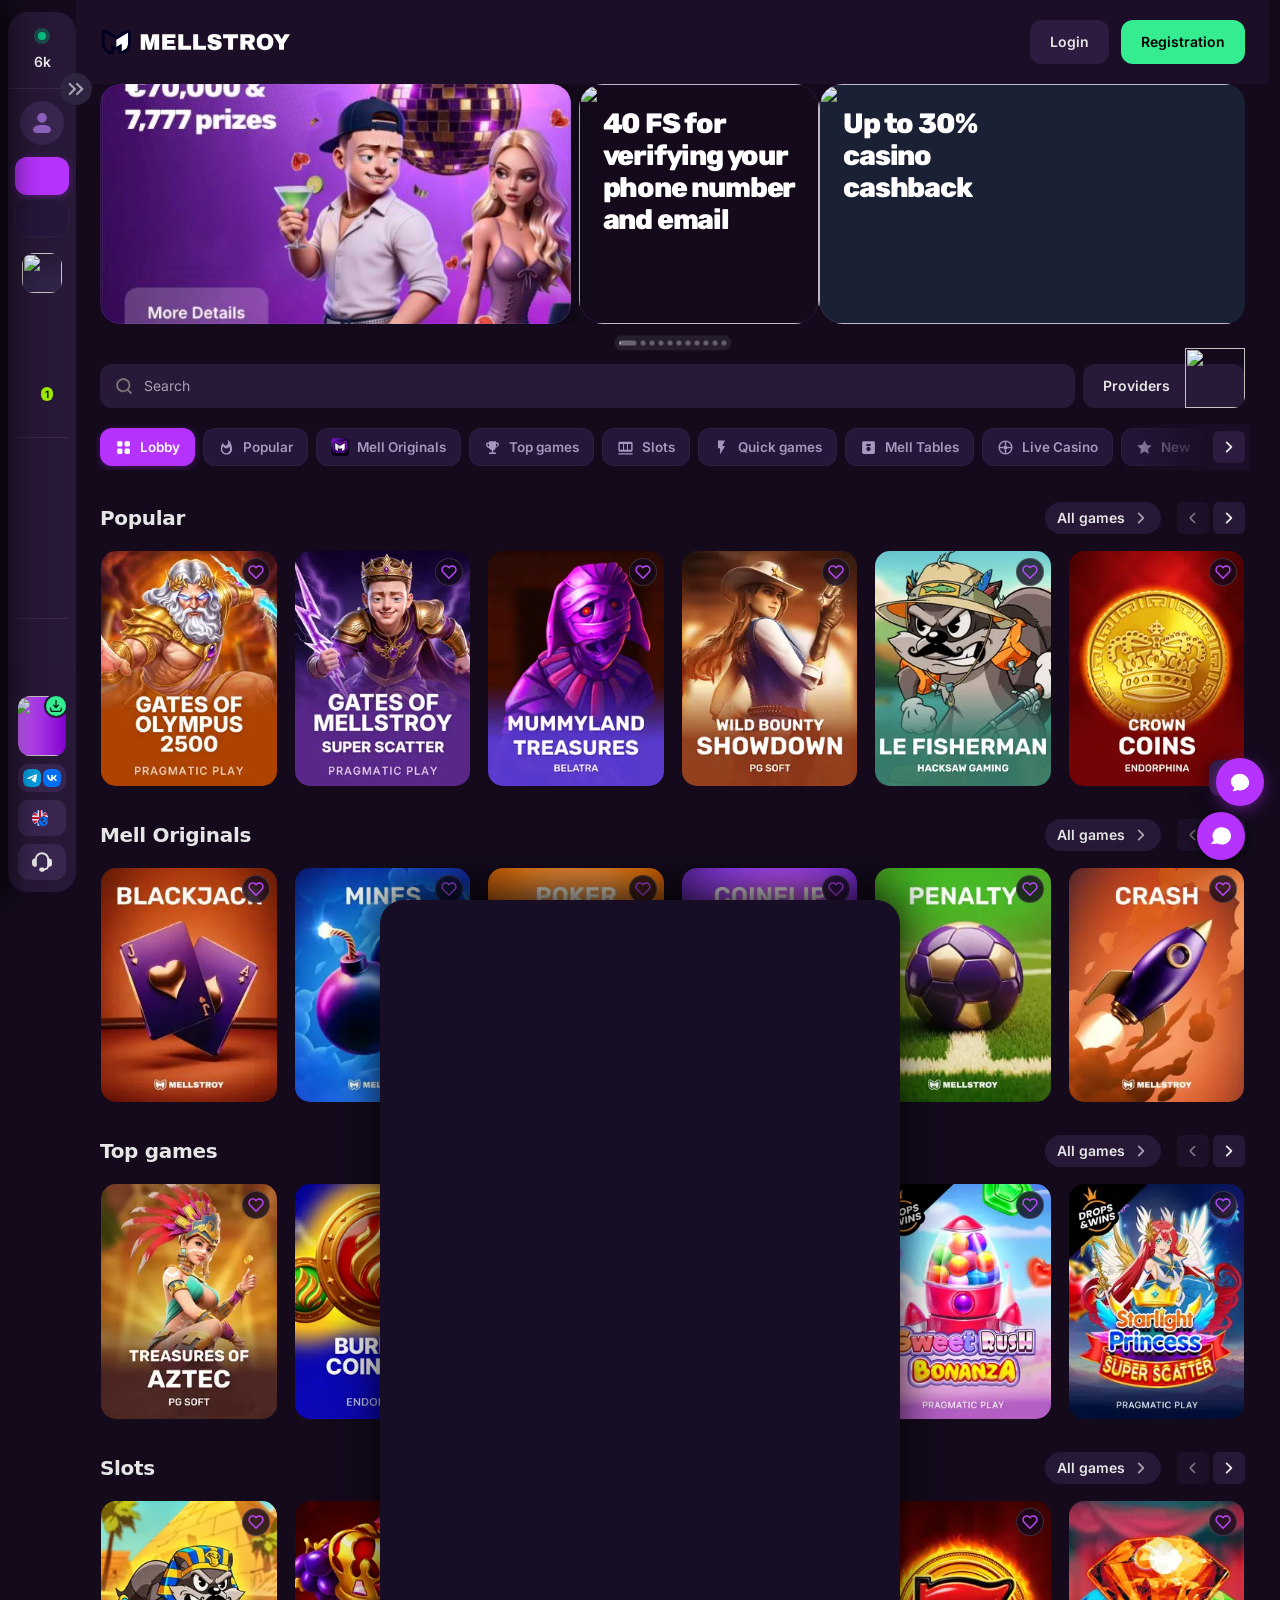
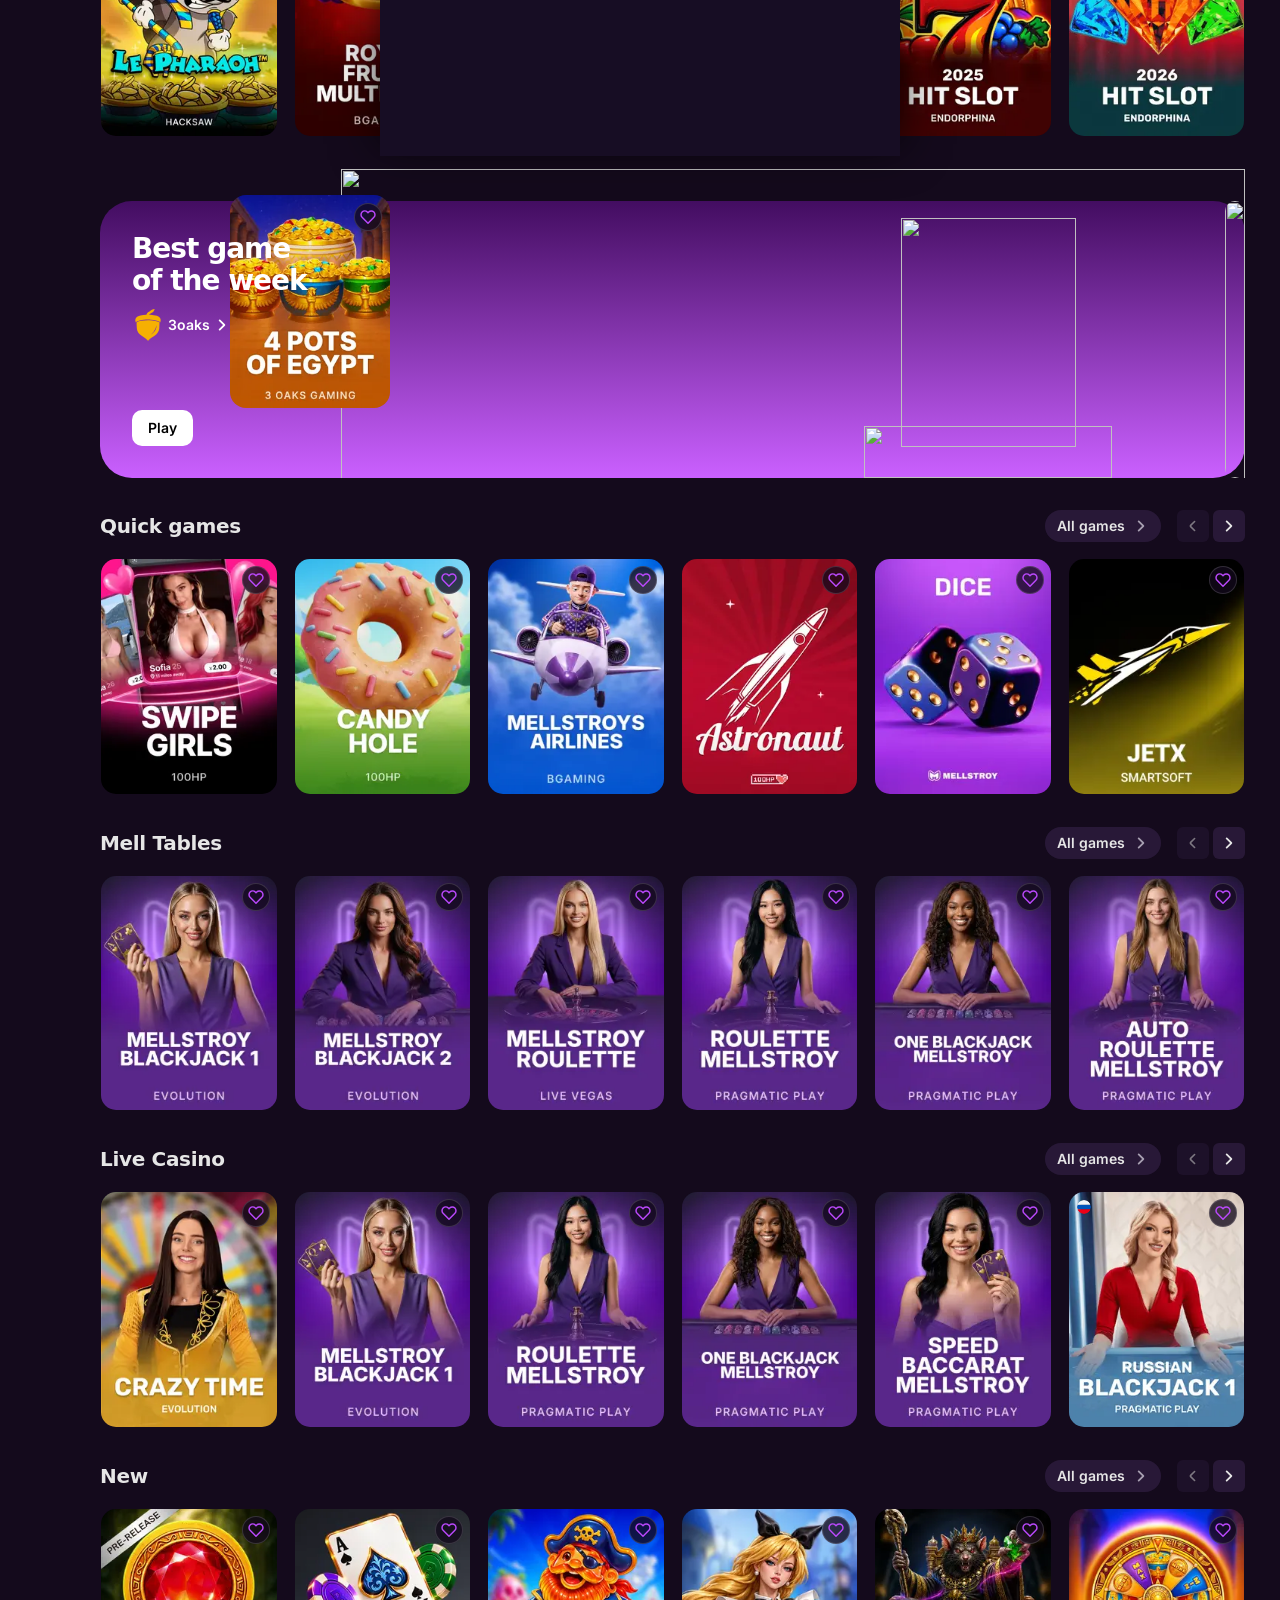
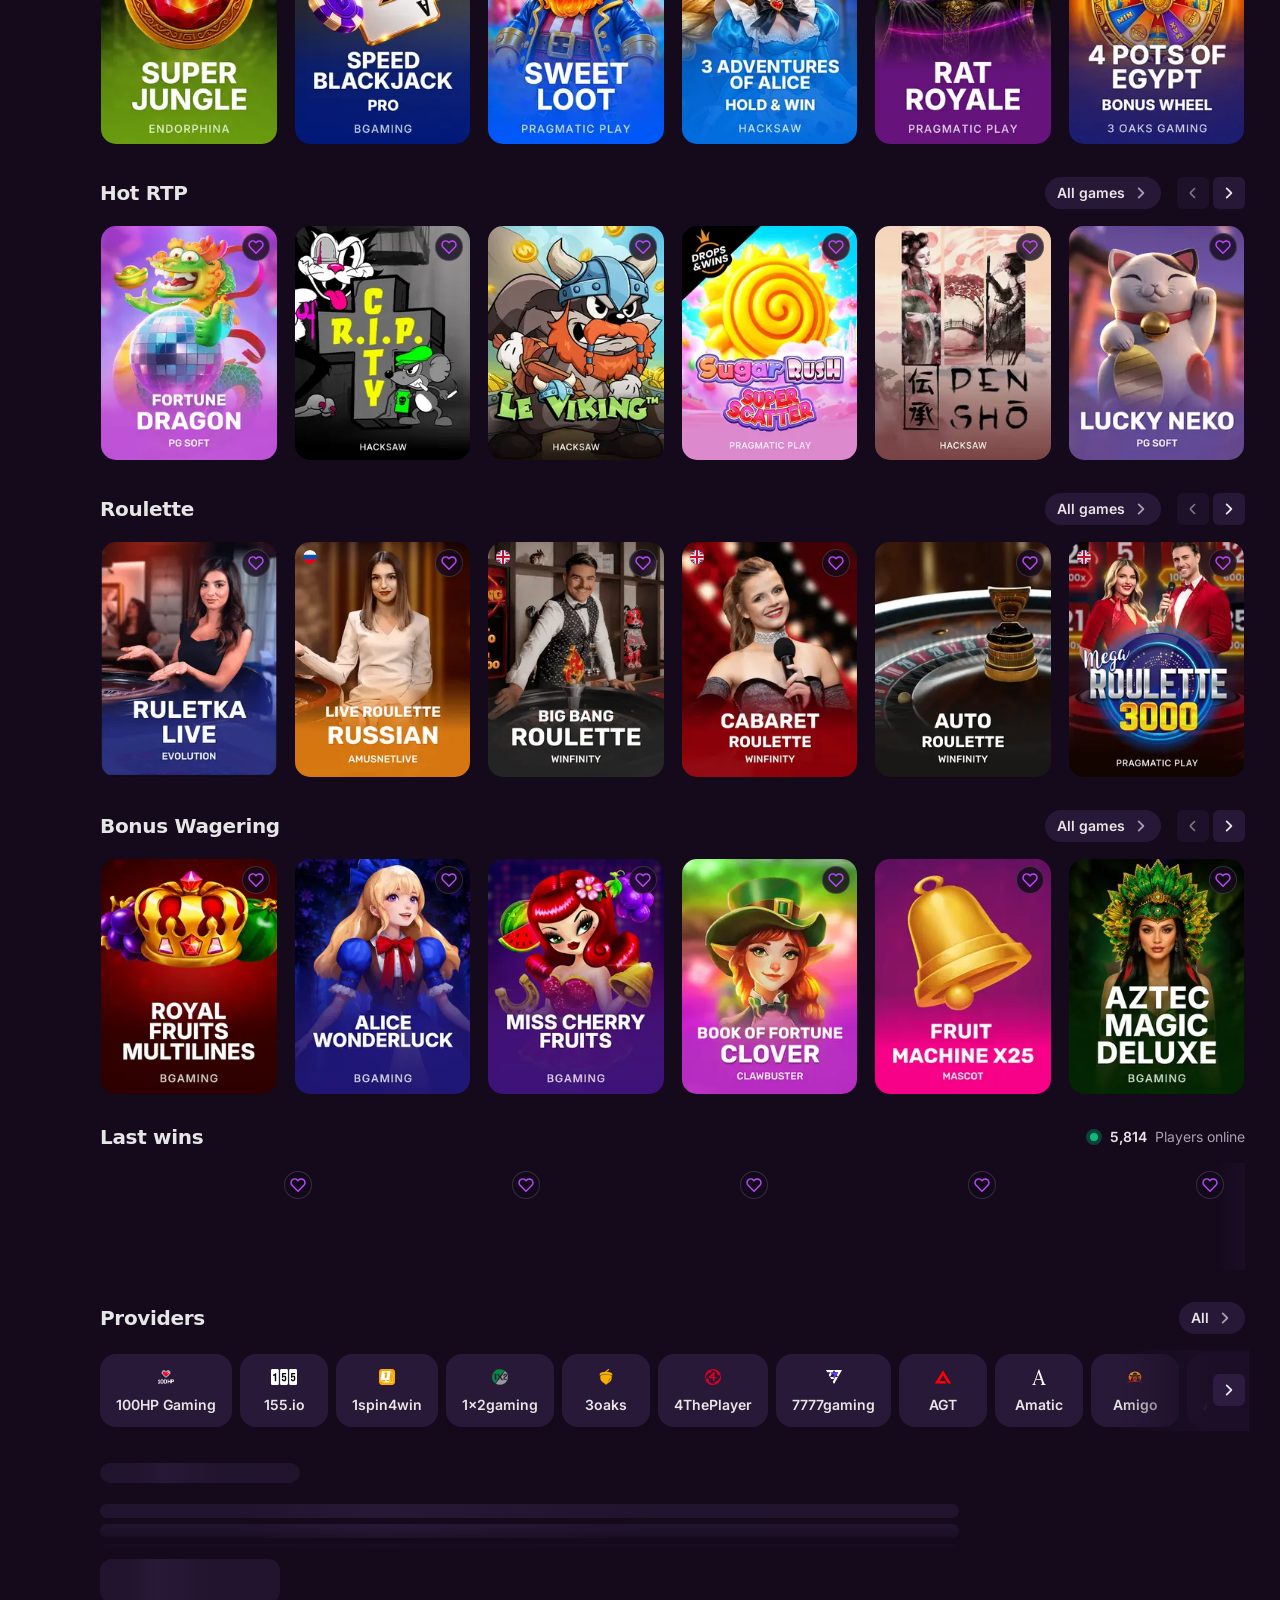
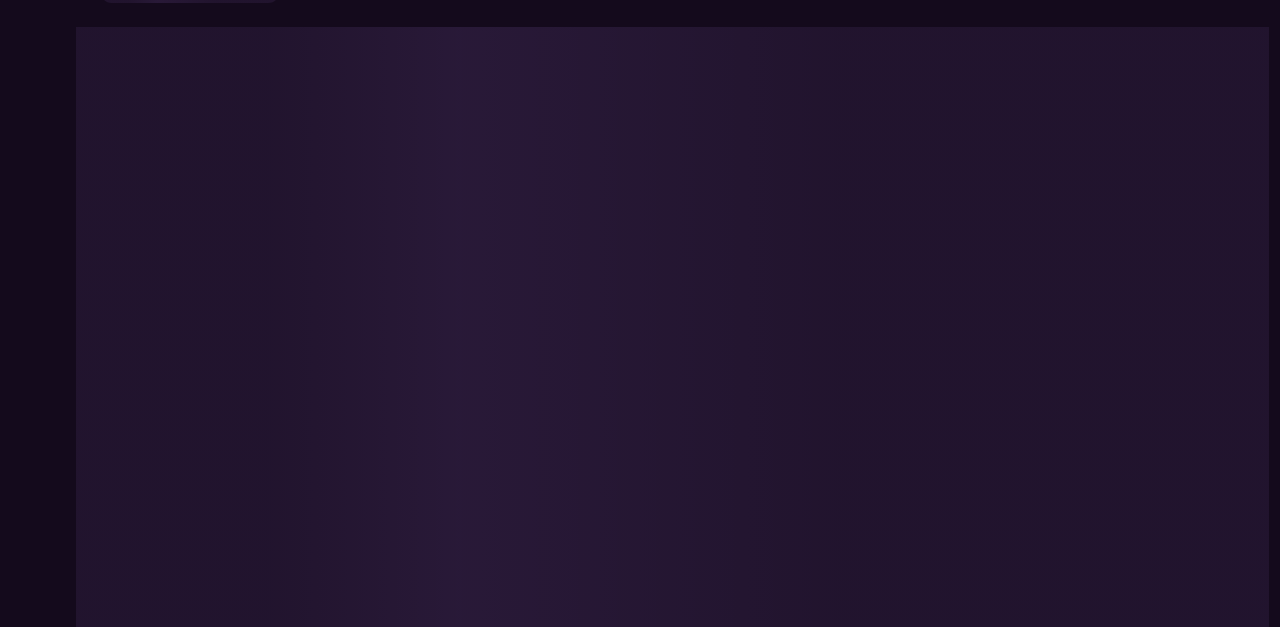
==== commit 832be26b: "Update site assets, modals, responsive styling, and server" ====
--- a/index.html
+++ b/index.html
@@ -381,13 +381,13 @@
     opacity: 1;
     transition: opacity 0.3s ease-in;
   }
-</style><link rel="modulepreload" as="script" crossorigin="" href="https://mell9899.live/resources/v1/app/assets/prize-card-v1-DcvXV0c9.js"><style>.prize-card-v1_root-gUKcJ{--prize-card__width:65px;--prize-card__content-background:var(--prize-card-color-bg-default);--prize-card__content-background-hover:var(--prize-card-color-bg-hover);--prize-card__content-rounding:var(--prize-card-rounding-default);flex-direction:column;justify-content:flex-end;width:auto;height:99px;display:flex;position:relative}.prize-card-v1_root-gUKcJ:focus-visible{outline:none}@supports not (width:1lh){.prize-card-v1_root-gUKcJ:focus-visible{box-shadow:0 0 0 var(--spacing-2) var(--color-solid-brand-primary-alfa-68)}}@supports (width:1lh){.prize-card-v1_root-gUKcJ:focus-visible{outline:var(--spacing-2) solid var(--color-solid-brand-primary-alfa-68);outline-offset:var(--spacing-2)}}@supports not selector(:focus-visible){.prize-card-v1_root-gUKcJ:focus{outline:none}@supports not (width:1lh){.prize-card-v1_root-gUKcJ:focus{box-shadow:0 0 0 var(--spacing-2) var(--color-solid-brand-primary-alfa-68)}}@supports (width:1lh){.prize-card-v1_root-gUKcJ:focus{outline:var(--spacing-2) solid var(--color-solid-brand-primary-alfa-68);outline-offset:var(--spacing-2)}}}.prize-card-v1_content-gUKcJ{width:fit-content;height:88px;padding:var(--spacing-12);border-radius:var(--prize-card__content-rounding);background:var(--prize-card__content-background);align-items:stretch;gap:var(--spacing-12);transition:background-color .1s;display:flex;position:relative}.prize-card-v1_content-gUKcJ:hover{background-color:var(--prize-card__content-background-hover)}.prize-card-v1_content-gUKcJ:after{border-style:solid;border-width:1px;border-color:var(--prize-card-color-bg-border);border-radius:inherit;content:"";pointer-events:none;position:absolute;inset:0}@supports (-webkit-mask-composite:xor) or (mask-composite:exclude){.prize-card-v1_content-gUKcJ:after{background:var(--prize-card-color-bg-border-grad,var(--prize-card-color-bg-border));-webkit-mask-composite:xor;border:none;padding:1px;-webkit-mask-image:linear-gradient(#000 0 0),linear-gradient(#000 0 0);mask-image:linear-gradient(#000 0 0),linear-gradient(#000 0 0);-webkit-mask-position:0 0,0 0;mask-position:0 0,0 0;-webkit-mask-size:auto,auto;mask-size:auto,auto;-webkit-mask-repeat:repeat,repeat;mask-repeat:repeat,repeat;-webkit-mask-clip:content-box,border-box;mask-clip:content-box,border-box;-webkit-mask-origin:content-box,border-box;mask-origin:content-box,border-box;-webkit-mask-composite:xor;mask-composite:exclude;-webkit-mask-source-type:auto,auto;mask-mode:match-source,match-source}}.prize-card-v1_card-gUKcJ{width:var(--prize-card__width);flex-direction:column;justify-content:flex-end;max-height:100%;display:flex;position:relative}.prize-card-v1_cardInner-gUKcJ{z-index:1;width:var(--prize-card__width);border-radius:var(--rounding-container-xs);box-shadow:0 0 0 1px var(--game-card-color-border);--game-card__border-radius:var(--rounding-container-xs);--game-card-placeholder__border-radius:var(--rounding-container-xs)}.prize-card-v1_info-gUKcJ{gap:var(--spacing-8);flex-direction:column;width:fit-content;min-width:119px;position:relative}.prize-card-v1_description-gUKcJ{font-family:var(--font-caption-font-family);font-size:var(--font-caption-s-regular-font-size);font-weight:var(--font-caption-s-regular-font-weight);letter-spacing:var(--font-caption-s-regular-letter-spacing);line-height:var(--font-caption-s-regular-line-height);position:absolute;bottom:0;left:0;right:0}.prize-card-v1_badge-gUKcJ{width:fit-content;transition:background-color .1s}.prize-card-v1_badgePlaceholder-gUKcJ{border-radius:8px;width:100px;height:24px}.prize-card-v1_title-gUKcJ{font-family:var(--font-caption-font-family);font-size:var(--font-caption-s-semibold-font-size);font-weight:var(--font-caption-s-semibold-font-weight);letter-spacing:var(--font-caption-s-semibold-letter-spacing);line-height:var(--font-caption-s-semibold-line-height);color:var(--color-content-base-static-white);text-overflow:ellipsis;white-space:nowrap;overflow:hidden}.prize-card-v1_titlePlaceholder-gUKcJ{border-radius:8px;width:70px;height:14px;margin-bottom:4px}.prize-card-v1_userId-gUKcJ{font-family:var(--font-caption-font-family);font-size:var(--font-caption-s-regular-font-size);font-weight:var(--font-caption-s-regular-font-weight);letter-spacing:var(--font-caption-s-regular-letter-spacing);line-height:var(--font-caption-s-regular-line-height);color:var(--color-content-base-secondary);text-overflow:ellipsis;white-space:nowrap;transition:color .1s;overflow:hidden}.prize-card-v1_userIdPlaceholder-gUKcJ{border-radius:8px;width:30px;height:14px}.prize-card-v1_cardPlaceholder-gUKcJ{border-radius:var(--rounding-container-xs);background:var(--prize-card__content-background);--game-card-placeholder__border-radius:var(--rounding-container-xs)}.prize-card-v1_secondary-gUKcJ{--prize-card__content-background:var(--prize-card-color-bg-superprize-grad,var(--prize-card-color-bg-superprize));--prize-card__content-background-hover:var(--prize-card-color-bg-superprize-grad,var(--prize-card-color-bg-superprize));--prize-card__content-rounding:var(--prize-card-rounding-superprize)}.prize-card-v1_secondary-gUKcJ .prize-card-v1_userId-gUKcJ{color:var(--color-content-base-static-white)}.prize-card-v1_secondary-gUKcJ .prize-card-v1_cardInner-gUKcJ{box-shadow:0 0 0 1px var(--color-border-base-alfa-container)}.prize-card-v1_background-gUKcJ{bottom:0;pointer-events:none;width:120px;height:88px;position:absolute;inset-inline-end:0}.prize-card-v1_img-gUKcJ{border-radius:0 var(--prize-card__content-rounding) var(--prize-card__content-rounding) 0;width:100%;height:100%}</style><link rel="modulepreload" as="script" crossorigin="" href="https://mell9899.live/resources/v1/app/assets/provider-tab-section-CnBhN2cJ.js"><link rel="modulepreload" as="script" crossorigin="" href="https://mell9899.live/resources/v1/app/assets/provider-tab-cYcG39RZ.js"><style>.provider-tab_root-9eO93:focus-visible{outline:none}@supports not (width:1lh){.provider-tab_root-9eO93:focus-visible{box-shadow:0 0 0 var(--spacing-2) var(--color-solid-brand-primary-alfa-68)}}@supports (width:1lh){.provider-tab_root-9eO93:focus-visible{outline:var(--spacing-2) solid var(--color-solid-brand-primary-alfa-68);outline-offset:var(--spacing-2)}}@supports not selector(:focus-visible){.provider-tab_root-9eO93:focus{outline:none}@supports not (width:1lh){.provider-tab_root-9eO93:focus{box-shadow:0 0 0 var(--spacing-2) var(--color-solid-brand-primary-alfa-68)}}@supports (width:1lh){.provider-tab_root-9eO93:focus{outline:var(--spacing-2) solid var(--color-solid-brand-primary-alfa-68);outline-offset:var(--spacing-2)}}}.provider-tab_root-9eO93{font-family:var(--font-body-font-family);font-size:var(--font-body-semibold-font-size);font-weight:var(--font-body-semibold-font-weight);letter-spacing:var(--font-body-semibold-letter-spacing);line-height:var(--font-body-semibold-line-height);min-width:var(--provider-tab-size-width);border-radius:var(--provider-tab-rounding);background-color:var(--provider-tab-color-bg-default);color:var(--provider-tab-color-fg-default);cursor:pointer;justify-content:center;align-items:center;gap:var(--spacing-8);white-space:nowrap;flex-direction:column;display:flex}.provider-tab_root-9eO93.provider-tab_variant-default-9eO93{padding:var(--spacing-12) var(--spacing-16);border-top:1px solid var(--provider-tab-color-stroke-selected)}.provider-tab_root-9eO93.provider-tab_variant-onlyImage-9eO93{width:var(--provider-tab-size-width);height:var(--provider-tab-size-height);padding:var(--spacing-16)}.provider-tab_root-9eO93.provider-tab_variant-logo-9eO93{width:var(--provider-tab-size-width);height:var(--provider-tab-size-height);padding:0 var(--spacing-16);position:relative}.provider-tab_root-9eO93.provider-tab_variant-logo-9eO93 .provider-tab_logo-9eO93{max-inline-size:100%}@media (hover:hover) and (pointer:fine) and (prefers-reduced-motion:no-preference){.provider-tab_root-9eO93.provider-tab_variant-logo-9eO93{transition:transform .15s ease-out}.provider-tab_root-9eO93.provider-tab_variant-logo-9eO93:hover{transform:translateY(calc(var(--spacing-8) * -1))}.provider-tab_root-9eO93.provider-tab_variant-logo-9eO93:hover:before{content:"";inset:0 0 calc(var(--spacing-8) * -1);position:absolute}.provider-tab_root-9eO93.provider-tab_variant-logo-9eO93 .provider-tab_logo-9eO93{transition:transform .15s ease-out}.provider-tab_root-9eO93.provider-tab_variant-logo-9eO93:hover .provider-tab_logo-9eO93{transform:scale(1.1)}}.provider-tab_root-9eO93.provider-tab_selected-9eO93{background-color:var(--provider-tab-color-bg-selected);color:var(--provider-tab-color-fg-selected)}.provider-tab_root-9eO93:hover{background-color:var(--provider-tab-color-bg-hover)}.provider-tab_root-9eO93:active{opacity:var(--opacity-item-active)}</style><link rel="modulepreload" as="script" crossorigin="" href="https://mell9899.live/resources/v1/app/assets/footer-head-row-BE4YAhsH.js"><link rel="modulepreload" as="script" crossorigin="" href="https://mell9899.live/resources/v1/app/assets/footer-CNthwqKl.js"><link rel="modulepreload" as="script" crossorigin="" href="https://mell9899.live/resources/v1/app/assets/android-p33AcyQ5.js"><link rel="modulepreload" as="script" crossorigin="" href="https://mell9899.live/resources/v1/app/assets/apple-DRMTt4O-.js"><link rel="modulepreload" as="script" crossorigin="" href="https://mell9899.live/resources/v1/app/assets/macos-DRzDrnnT.js"><link rel="modulepreload" as="script" crossorigin="" href="https://mell9899.live/resources/v1/app/assets/windows-BiLzE65m.js"><link rel="modulepreload" as="script" crossorigin="" href="https://mell9899.live/resources/v1/app/assets/socials-3e3O4GS5.js"><link rel="modulepreload" as="script" crossorigin="" href="https://mell9899.live/resources/v1/app/assets/banner-for-mobile-app-BXpcJjVB.js"><link rel="modulepreload" as="script" crossorigin="" href="https://mell9899.live/resources/v1/app/assets/utils-0KAWxnfe.js"><link rel="modulepreload" as="script" crossorigin="" href="https://mell9899.live/resources/v1/app/assets/use-app-banner-view-model-DwZCBM9o.js"><link rel="modulepreload" as="script" crossorigin="" href="https://mell9899.live/resources/v1/app/assets/banner-for-desktop-app-DTOwZKsC.js"><link rel="modulepreload" as="script" crossorigin="" href="https://mell9899.live/resources/v1/app/assets/footer-copyright-Cz90821I.js"><link rel="modulepreload" as="script" crossorigin="" href="https://mell9899.live/resources/v1/app/assets/navigation-section-Cg9BGk87.js"><link rel="modulepreload" as="script" crossorigin="" href="https://mell9899.live/resources/v1/app/assets/analytics-CF05DNDA.js"><style>.footer-header-row_root-tLFpU{align-items:center;gap:var(--footer-top-gap);display:flex}.footer-header-row_scrollTop-tLFpU{color:var(--color-content-base-primary)}.footer-header-row_line-tLFpU{background-color:var(--color-border-base-alfa-divider);flex-grow:1;height:1px}.footer-header-row_hideLine-tLFpU{height:0}.compact_root-1ENDy{color:var(--color-content-base-secondary);gap:var(--spacing-8);display:flex}.compact_copyright-1ENDy{font-family:var(--font-caption-font-family);font-size:var(--font-caption-xs-font-size);font-weight:var(--font-caption-xs-regular-font-weight);letter-spacing:var(--font-caption-xs-letter-spacing);line-height:var(--font-caption-xs-line-height);flex-grow:1;align-items:center;display:flex}.compact_age-1ENDy{font-family:var(--font-headline-font-family);font-size:var(--font-headline-h3-mobile-font-size);font-weight:var(--font-headline-h3-mobile-font-weight);letter-spacing:var(--font-headline-h3-mobile-letter-spacing);line-height:var(--font-headline-h3-mobile-line-height);text-transform:var(--font-headline-text-case);text-wrap:balance;white-space-collapse:preserve-breaks}@media (min-width:1024px){.compact_age-1ENDy{font-size:var(--font-headline-h3-desktop-font-size);font-weight:var(--font-headline-h3-desktop-font-weight);letter-spacing:var(--font-headline-h3-desktop-letter-spacing);line-height:var(--font-headline-h3-desktop-line-height)}}.compact_age-1ENDy{color:var(--color-content-base-tertiary)}.full_root-AcxZX{color:var(--color-content-base-secondary);gap:var(--spacing-12);display:flex}.full_root-AcxZX.full_advance-AcxZX{flex-direction:column}.full_root-AcxZX.full_reverse-AcxZX{flex-direction:column-reverse}@media (min-width:1024px){.full_root-AcxZX{justify-content:space-between;gap:var(--spacing-8)}.full_root-AcxZX.full_advance-AcxZX,.full_root-AcxZX.full_reverse-AcxZX{flex-direction:row}}.full_licenseAndResponsible-AcxZX{max-width:var(--footer-layout-copyright-max-width);gap:var(--spacing-12);flex-direction:column;flex-grow:1;display:flex}.full_responsibleGaming-AcxZX{font-family:var(--font-caption-font-family);font-size:var(--font-caption-xs-font-size);font-weight:var(--font-caption-xs-regular-font-weight);letter-spacing:var(--font-caption-xs-letter-spacing);line-height:var(--font-caption-xs-line-height);display:inline}.full_responsibleGaming-AcxZX a{white-space:nowrap;-webkit-text-decoration:underline;text-decoration:underline}.full_cookie-AcxZX{font-family:var(--font-caption-font-family);font-size:var(--font-caption-xs-font-size);font-weight:var(--font-caption-xs-regular-font-weight);letter-spacing:var(--font-caption-xs-letter-spacing);line-height:var(--font-caption-xs-line-height);display:inline}.full_cookie-AcxZX a{white-space:nowrap;-webkit-text-decoration:underline;text-decoration:underline}.full_copyright-AcxZX{font-family:var(--font-caption-font-family);font-size:var(--font-caption-xs-font-size);font-weight:var(--font-caption-xs-regular-font-weight);letter-spacing:var(--font-caption-xs-letter-spacing);line-height:var(--font-caption-xs-line-height);display:inline}.full_copyright-AcxZX a{white-space:nowrap;-webkit-text-decoration:underline;text-decoration:underline}.full_ageLimitAndSeal-AcxZX{align-items:center;gap:var(--spacing-8);flex-direction:row;order:-1;display:flex}@media (min-width:1024px){.full_ageLimitAndSeal-AcxZX{flex-direction:column;order:unset;align-items:end;margin-inline-start:auto}}.full_age-AcxZX{font-family:var(--font-headline-font-family);font-size:var(--font-headline-h3-mobile-font-size);font-weight:var(--font-headline-h3-mobile-font-weight);letter-spacing:var(--font-headline-h3-mobile-letter-spacing);line-height:var(--font-headline-h3-mobile-line-height);text-transform:var(--font-headline-text-case);text-wrap:balance;white-space-collapse:preserve-breaks}@media (min-width:1024px){.full_age-AcxZX{font-size:var(--font-headline-h3-desktop-font-size);font-weight:var(--font-headline-h3-desktop-font-weight);letter-spacing:var(--font-headline-h3-desktop-letter-spacing);line-height:var(--font-headline-h3-desktop-line-height)}}.full_age-AcxZX{color:var(--color-content-base-tertiary);order:1;margin-left:auto}@media (min-width:1024px){.full_age-AcxZX{order:unset;margin-left:unset}}.full_licenseSealWrapper-AcxZX{align-items:start;display:flex}.full_licenseSeal-AcxZX{width:var(--v850c5940)}@media (min-width:1024px){.full_licenseSeal-AcxZX{width:var(--v0588a51e)}}.stacked_root-86Wmx{color:var(--color-content-base-secondary);gap:var(--spacing-24);flex-direction:column;display:flex}@media (min-width:1024px){.stacked_root-86Wmx{padding-top:var(--spacing-16)}}.stacked_legal-86Wmx{gap:var(--spacing-12);flex-direction:column;display:flex}.stacked_paragraph-86Wmx{font-family:var(--font-caption-font-family);font-size:var(--font-caption-xs-font-size);font-weight:var(--font-caption-xs-regular-font-weight);letter-spacing:var(--font-caption-xs-letter-spacing);line-height:var(--font-caption-xs-line-height);display:inline}.stacked_paragraph-86Wmx a{white-space:nowrap;-webkit-text-decoration:underline;text-decoration:underline}.stacked_bottomRow-86Wmx{justify-content:space-between;align-items:center;gap:var(--spacing-8);flex-direction:row;display:flex}.stacked_ageLimitGroup-86Wmx{align-items:center;gap:var(--spacing-8);flex-direction:row;margin-inline-start:auto;display:flex}.stacked_age-86Wmx{color:var(--color-content-base-tertiary);font-family:var(--font-headline-font-family);font-size:var(--font-headline-h1-mobile-font-size);font-weight:var(--font-headline-h1-mobile-font-weight);letter-spacing:var(--font-headline-h1-mobile-letter-spacing);line-height:var(--font-headline-h1-mobile-line-height)}@media (min-width:1024px){.stacked_age-86Wmx{font-size:var(--font-headline-h2-desktop-font-size);font-weight:var(--font-headline-h2-desktop-font-weight);letter-spacing:var(--font-headline-h2-desktop-letter-spacing);line-height:var(--font-headline-h2-desktop-line-height)}}.stacked_licenseSealWrapper-86Wmx{align-items:center;display:flex}.stacked_licenseSeal-86Wmx{width:var(--v41297e08)}@media (min-width:1024px){.stacked_licenseSeal-86Wmx{width:var(--v10636114)}}.license_imgWrapper-oL0wL{align-items:center;height:20px;display:flex}.license_imgWrapper-oL0wL img{height:100%}@media (min-width:1024px){.license_imgWrapper-oL0wL{height:24px}}.licenses_root-7D2Hf{justify-content:space-between;align-items:center;gap:var(--spacing-8);width:100%;display:flex}@media (min-width:1024px){.licenses_root-7D2Hf{width:auto;height:var(--size-control-m);justify-content:flex-end}}.licenses_start-7D2Hf{justify-content:flex-start}@media (min-width:1024px){.licenses_start-7D2Hf{justify-content:flex-start}}.footer-banner-mobile-app_root-e9ikg{min-height:var(--footer-banner-mobile-app-mobile-min-height);padding:var(--spacing-16);border-radius:var(--footer-banner-mobile-app-rounding-mobile);gap:var(--spacing-12);grid-template-columns:minmax(0,156px) auto;display:grid;position:relative}.footer-banner-mobile-app_root-e9ikg:after{border-style:solid;border-width:1px;border-color:var(--footer-banner-mobile-app-color-border);border-radius:inherit;content:"";pointer-events:none;position:absolute;inset:0}@supports (-webkit-mask-composite:xor) or (mask-composite:exclude){.footer-banner-mobile-app_root-e9ikg:after{background:var(--footer-banner-mobile-app-color-border-grad,var(--footer-banner-mobile-app-color-border));-webkit-mask-composite:xor;border:none;padding:1px;-webkit-mask-image:linear-gradient(#000 0 0),linear-gradient(#000 0 0);mask-image:linear-gradient(#000 0 0),linear-gradient(#000 0 0);-webkit-mask-position:0 0,0 0;mask-position:0 0,0 0;-webkit-mask-size:auto,auto;mask-size:auto,auto;-webkit-mask-repeat:repeat,repeat;mask-repeat:repeat,repeat;-webkit-mask-clip:content-box,border-box;mask-clip:content-box,border-box;-webkit-mask-origin:content-box,border-box;mask-origin:content-box,border-box;-webkit-mask-composite:xor;mask-composite:exclude;-webkit-mask-source-type:auto,auto;mask-mode:match-source,match-source}}@media (min-width:1024px){.footer-banner-mobile-app_root-e9ikg{min-height:var(--footer-banner-mobile-app-desktop-min-height);border-radius:var(--footer-banner-mobile-app-rounding-desktop);grid-template-columns:1fr}}.footer-banner-mobile-app_bg-e9ikg{border-radius:inherit;background:var(--footer-banner-mobile-app-color-bg-grad-1,var(--footer-banner-mobile-app-color-bg));position:absolute;inset:0}[dir=rtl] .footer-banner-mobile-app_bg-e9ikg{transform:scaleX(-1)}@media (min-width:1024px){.footer-banner-mobile-app_bg-e9ikg{background:var(--footer-banner-mobile-app-color-bg-grad-2,var(--footer-banner-mobile-app-color-bg))}}.footer-banner-mobile-app_content-e9ikg,.footer-banner-mobile-app_button-e9ikg{z-index:2}.footer-banner-mobile-app_content-e9ikg{gap:var(--spacing-8);white-space:pre-line;flex-direction:column;display:flex}.footer-banner-mobile-app_button-e9ikg{place-self:end;min-width:128px}@media (min-width:1024px){.footer-banner-mobile-app_button-e9ikg{justify-self:stretch;max-width:320px}}.footer-banner-mobile-app_title-e9ikg{color:var(--color-content-base-static-white);text-wrap:balance;white-space:pre-line;font-family:var(--font-display-body-font-family);font-size:var(--font-display-body-semibold-font-size);font-weight:var(--font-display-body-semibold-font-weight);letter-spacing:var(--font-display-body-semibold-letter-spacing);line-height:var(--font-display-body-semibold-line-height)}.footer-banner-mobile-app_secondary-e9ikg{color:var(--color-content-base-static-white);text-wrap:pretty;font-family:var(--font-caption-font-family);font-size:var(--font-caption-s-regular-font-size);font-weight:var(--font-caption-s-regular-font-weight);letter-spacing:var(--font-caption-s-regular-letter-spacing);line-height:var(--font-caption-s-regular-line-height)}.footer-banner-mobile-app_secondary-e9ikg span{font-family:var(--font-caption-font-family);font-size:var(--font-caption-s-semibold-font-size);font-weight:var(--font-caption-s-semibold-font-weight);letter-spacing:var(--font-caption-s-semibold-letter-spacing);line-height:var(--font-caption-s-semibold-line-height)}.footer-banner-mobile-app_image-e9ikg,.footer-banner-mobile-app_bgImage-e9ikg{pointer-events:none;-webkit-user-select:none;user-select:none;position:absolute}.footer-banner-mobile-app_image-e9ikg{z-index:1;width:160px;inset-block-end:var(--spacing-12);inset-inline-end:0}@media (min-width:1024px){.footer-banner-mobile-app_image-e9ikg{inset-block-end:0}}.footer-banner-mobile-app_bgImage-e9ikg{border-start-start-radius:0;border-start-end-radius:var(--rounding-container-m);border-end-end-radius:var(--rounding-container-m);border-end-start-radius:0;height:100%;inset-block:0;inset-inline-end:0}.footer-banner-mobile-app_variant-1-e9ikg .footer-banner-mobile-app_title-e9ikg{font-family:var(--font-display-body-font-family);font-size:var(--font-display-body-semibold-font-size);font-weight:var(--font-display-body-semibold-font-weight);letter-spacing:var(--font-display-body-semibold-letter-spacing);line-height:var(--font-display-body-semibold-line-height);text-transform:inherit}@media (min-width:1024px){.footer-banner-mobile-app_variant-1-e9ikg{padding-inline-end:275px}.footer-banner-mobile-app_variant-1-e9ikg .footer-banner-mobile-app_content-e9ikg{white-space:normal}.footer-banner-mobile-app_variant-1-e9ikg .footer-banner-mobile-app_image-e9ikg{width:410px;height:auto}}@media (min-width:1440px){.footer-banner-mobile-app_variant-1-e9ikg{padding-inline-end:150px}.footer-banner-mobile-app_variant-1-e9ikg .footer-banner-mobile-app_content-e9ikg{max-width:160px}.footer-banner-mobile-app_variant-1-e9ikg .footer-banner-mobile-app_image-e9ikg{width:303px}}.footer-banner-mobile-app_variant-2-e9ikg .footer-banner-mobile-app_title-e9ikg{font-family:var(--font-display-body-font-family);font-size:var(--font-display-body-semibold-font-size);font-weight:var(--font-display-body-semibold-font-weight);letter-spacing:var(--font-display-body-semibold-letter-spacing);line-height:var(--font-display-body-semibold-line-height)}@media (min-width:1024px){.footer-banner-mobile-app_variant-2-e9ikg .footer-banner-mobile-app_title-e9ikg{max-width:220px}}.footer-banner-mobile-app_variant-2-e9ikg .footer-banner-mobile-app_secondary-e9ikg{white-space:normal}@media (min-width:768px){.footer-banner-mobile-app_variant-2-e9ikg{grid-template-columns:1fr auto}}@media (min-width:1024px){.footer-banner-mobile-app_variant-2-e9ikg{grid-template-columns:1fr;overflow:hidden}.footer-banner-mobile-app_variant-2-e9ikg .footer-banner-mobile-app_image-e9ikg{width:auto;height:100%}}.footer-banner-desktop-app_root-dXffR{padding:var(--spacing-16);border-radius:var(--footer-banner-desktop-app-rounding);gap:var(--spacing-12);grid-template-columns:1fr max-content;display:grid;position:relative}.footer-banner-desktop-app_root-dXffR:after{border-style:solid;border-width:1px;border-color:var(--footer-banner-desktop-app-color-border);border-radius:inherit;content:"";pointer-events:none;position:absolute;inset:0}@supports (-webkit-mask-composite:xor) or (mask-composite:exclude){.footer-banner-desktop-app_root-dXffR:after{background:var(--footer-banner-desktop-app-color-border-grad,var(--footer-banner-desktop-app-color-border));-webkit-mask-composite:xor;border:none;padding:1px;-webkit-mask-image:linear-gradient(#000 0 0),linear-gradient(#000 0 0);mask-image:linear-gradient(#000 0 0),linear-gradient(#000 0 0);-webkit-mask-position:0 0,0 0;mask-position:0 0,0 0;-webkit-mask-size:auto,auto;mask-size:auto,auto;-webkit-mask-repeat:repeat,repeat;mask-repeat:repeat,repeat;-webkit-mask-clip:content-box,border-box;mask-clip:content-box,border-box;-webkit-mask-origin:content-box,border-box;mask-origin:content-box,border-box;-webkit-mask-composite:xor;mask-composite:exclude;-webkit-mask-source-type:auto,auto;mask-mode:match-source,match-source}}@media (min-width:1024px){.footer-banner-desktop-app_root-dXffR{grid-template-columns:auto}}.footer-banner-desktop-app_bg-dXffR{border-radius:inherit;background:var(--footer-banner-desktop-app-color-bg-grad,var(--footer-banner-desktop-app-color-bg));position:absolute;inset:0}[dir=rtl] .footer-banner-desktop-app_bg-dXffR{transform:scaleX(-1)}.footer-banner-desktop-app_content-dXffR,.footer-banner-desktop-app_button-dXffR{z-index:1}.footer-banner-desktop-app_content-dXffR{gap:var(--spacing-8);white-space:pre-line;flex-direction:column;display:flex}.footer-banner-desktop-app_button-dXffR{align-self:flex-end}.footer-banner-desktop-app_title-dXffR{color:var(--color-content-base-static-white);font-family:var(--font-display-body-font-family);font-size:var(--font-display-body-semibold-font-size);font-weight:var(--font-display-body-semibold-font-weight);letter-spacing:var(--font-display-body-semibold-letter-spacing);line-height:var(--font-display-body-semibold-line-height)}.footer-banner-desktop-app_image-dXffR{pointer-events:none;-webkit-user-select:none;user-select:none;width:160px;position:absolute;inset-block-end:0;inset-inline-end:0}.footer-banner-desktop-app_variant-1-dXffR{overflow:hidden}@media (min-width:1024px){.footer-banner-desktop-app_variant-1-dXffR{min-height:190px}.footer-banner-desktop-app_variant-1-dXffR .footer-banner-desktop-app_image-dXffR{width:207px}.footer-banner-desktop-app_variant-2-dXffR{min-height:152px;overflow:hidden}.footer-banner-desktop-app_variant-2-dXffR .footer-banner-desktop-app_button-dXffR{justify-content:flex-start;align-items:center;display:flex}.footer-banner-desktop-app_variant-2-dXffR .footer-banner-desktop-app_image-dXffR{width:auto;height:100%}}.variant-1_root-BmvIE{--footer-banner-app__padding-block:var(--spacing-20);--footer-banner-app__padding-inline:var(--spacing-20);--footer-banner-app__title-max-width:136px;--footer-banner-app__image-width:160px;--footer-banner-app__image-height:160px;min-height:var(--footer-banner-app__image-height);padding:var(--footer-banner-app__padding-block) var(--footer-banner-app__padding-inline);gap:var(--spacing-16);flex-direction:column;display:flex;position:relative;overflow:hidden}@media (min-width:1024px){.variant-1_root-BmvIE{--footer-banner-app__padding-block:var(--spacing-24);--footer-banner-app__padding-inline:var(--spacing-32);--footer-banner-app__title-max-width:300px;--footer-banner-app__image-width:280px;--footer-banner-app__image-height:96px;min-height:var(--footer-banner-app__image-height);justify-content:space-between;align-items:center;gap:var(--spacing-12);padding-block:var(--footer-banner-app__padding-block);padding-inline:var(--footer-banner-app__padding-inline);flex-direction:row}}.variant-1_title-BmvIE{z-index:1;min-width:0;max-width:var(--footer-banner-app__title-max-width);overflow-wrap:break-word;font-family:var(--font-headline-font-family);font-size:var(--font-headline-h4-mobile-font-size);font-weight:var(--font-headline-h4-mobile-font-weight);letter-spacing:var(--font-headline-h4-mobile-letter-spacing);line-height:var(--font-headline-h4-mobile-line-height);text-transform:var(--font-headline-text-case);text-wrap:balance;white-space-collapse:preserve-breaks;position:relative}@media (min-width:1024px){.variant-1_title-BmvIE{font-size:var(--font-headline-h4-desktop-font-size);font-weight:var(--font-headline-h4-desktop-font-weight);letter-spacing:var(--font-headline-h4-desktop-letter-spacing);line-height:var(--font-headline-h4-desktop-line-height)}}.variant-1_button-BmvIE{min-width:0}@media (min-width:1024px){.variant-1_button-BmvIE{margin-top:0}}.variant-1_buttonIcon-BmvIE{flex-shrink:0}.variant-1_buttonText-BmvIE{text-overflow:ellipsis;min-width:0;overflow:hidden}.variant-1_imageWrapper-BmvIE{z-index:0;pointer-events:none;-webkit-user-select:none;user-select:none;position:absolute;inset-block-end:0;inset-inline-end:0}@media (min-width:1024px){.variant-1_imageWrapper-BmvIE{align-items:flex-end;display:flex;inset-block:0;inset-inline:50% auto;transform:translate(-50%)}[dir=rtl] .variant-1_imageWrapper-BmvIE{transform:translate(50%)}}.variant-1_image-BmvIE{width:var(--footer-banner-app__image-width);height:var(--footer-banner-app__image-height);object-fit:cover;display:block}.variant-1_iconsAndInstall-BmvIE{z-index:1;max-width:calc(100% - var(--footer-banner-app__image-width));align-items:center;gap:var(--spacing-12);display:flex;position:relative}.variant-1_icons-BmvIE{display:flex}.variant-1_iconWrapper-BmvIE{--icon__size:40px;--icon__overlap:6px;--icon__gap:2px;--cutout__radius:calc(var(--icon__size) / 2 + var(--icon__gap));--cutout-center-x:calc(var(--icon__size) - var(--icon__overlap) + var(--icon__size) / 2);width:var(--icon__size);height:var(--icon__size);border-radius:var(--rounding-max);background:var(--color-background-base-alfa-neutral-8);justify-content:center;align-items:center;display:flex;position:relative}.variant-1_iconWrapper-BmvIE:not(:first-child){margin-inline-start:calc(var(--icon__overlap) * -1)}.variant-1_iconWrapper-BmvIE:not(:last-child){-webkit-mask:radial-gradient(circle var(--cutout__radius) at var(--cutout-center-x) 50%, transparent var(--cutout__radius), #000 var(--cutout__radius));-webkit-mask:radial-gradient(circle var(--cutout__radius) at var(--cutout-center-x) 50%, transparent var(--cutout__radius), #000 var(--cutout__radius));mask:radial-gradient(circle var(--cutout__radius) at var(--cutout-center-x) 50%, transparent var(--cutout__radius), #000 var(--cutout__radius))}.variant-1_icon-BmvIE{color:var(--color-content-base-alfa-static-white-48)}.variant-1_icon-BmvIE *{fill:currentColor}.platform-tile_root-lUyTo{--label__width:95px;cursor:pointer;align-items:center;gap:var(--spacing-8);text-align:start;background:0 0;display:flex}.platform-tile_iconBox-lUyTo{padding:var(--spacing-12);border-radius:var(--rounding-8);flex-shrink:0;justify-content:center;align-items:center;display:flex;position:relative;overflow:hidden}.platform-tile_iconBox-lUyTo:after{border-style:solid;border-width:1px;border-color:var(--color-border-base-alfa-static-white-8);border-radius:inherit;content:"";pointer-events:none;position:absolute;inset:0}@supports (-webkit-mask-composite:xor) or (mask-composite:exclude){.platform-tile_iconBox-lUyTo:after{background:var(--color-border-base-alfa-static-white-8);-webkit-mask-composite:xor;border:none;padding:1px;-webkit-mask-image:linear-gradient(#000 0 0),linear-gradient(#000 0 0);mask-image:linear-gradient(#000 0 0),linear-gradient(#000 0 0);-webkit-mask-position:0 0,0 0;mask-position:0 0,0 0;-webkit-mask-size:auto,auto;mask-size:auto,auto;-webkit-mask-repeat:repeat,repeat;mask-repeat:repeat,repeat;-webkit-mask-clip:content-box,border-box;mask-clip:content-box,border-box;-webkit-mask-origin:content-box,border-box;mask-origin:content-box,border-box;-webkit-mask-composite:xor;mask-composite:exclude;-webkit-mask-source-type:auto,auto;mask-mode:match-source,match-source}}.platform-tile_icon-lUyTo{color:var(--color-content-base-static-white)}.platform-tile_icon-lUyTo *{fill:currentColor}.platform-tile_content-lUyTo{min-width:var(--label__width);flex-direction:column;align-items:flex-start;display:flex}.platform-tile_caption-lUyTo{color:var(--color-content-base-secondary);font-family:var(--font-caption-font-family);font-size:var(--font-caption-xs-font-size);font-weight:var(--font-caption-xs-regular-font-weight);letter-spacing:var(--font-caption-xs-letter-spacing);line-height:var(--font-caption-xs-line-height)}.platform-tile_arrow-lUyTo{flex-shrink:0}[dir=rtl] .platform-tile_arrow-lUyTo{transform:scaleX(-1)}.variant-2_root-ffyEe{--footer-banner-app__preview-width:144px;--footer-banner-app__preview-height:104px;--footer-banner-app__preview-offset:25px;--footer-banner-app__button-offset:15px;--footer-banner-app__button-width:128px;--footer-banner-app__container-height:146px;--footer-banner-app__title-width:136px;min-height:var(--footer-banner-app__container-height);border-radius:var(--footer-banner-app-layout-rounding-top-left) var(--footer-banner-app-layout-rounding-top-right) var(--footer-banner-app-layout-rounding-bottom-right) var(--footer-banner-app-layout-rounding-bottom-left);align-items:flex-start;gap:var(--footer-banner-app-layout-mobile-gap);padding-block:var(--footer-banner-app-layout-mobile-padding-top) var(--footer-banner-app-layout-mobile-padding-bottom);padding-inline:var(--footer-banner-app-layout-mobile-padding-left) var(--footer-banner-app-layout-mobile-padding-right);flex-direction:column;display:flex;position:relative;overflow:hidden}.variant-2_root-ffyEe:after{border-width:var(--footer-banner-app-layout-border-top) var(--footer-banner-app-layout-border-right) var(--footer-banner-app-layout-border-bottom) var(--footer-banner-app-layout-border-left);border-style:solid;border-color:var(--color-border-base-alfa-container);border-radius:inherit;content:"";pointer-events:none;position:absolute;inset:0}@supports (-webkit-mask-composite:xor) or (mask-composite:exclude){.variant-2_root-ffyEe:after{padding:var(--footer-banner-app-layout-border-top) var(--footer-banner-app-layout-border-right) var(--footer-banner-app-layout-border-bottom) var(--footer-banner-app-layout-border-left);background:var(--color-border-base-alfa-container);-webkit-mask-composite:xor;border:none;-webkit-mask-image:linear-gradient(#000 0 0),linear-gradient(#000 0 0);mask-image:linear-gradient(#000 0 0),linear-gradient(#000 0 0);-webkit-mask-position:0 0,0 0;mask-position:0 0,0 0;-webkit-mask-size:auto,auto;mask-size:auto,auto;-webkit-mask-repeat:repeat,repeat;mask-repeat:repeat,repeat;-webkit-mask-clip:content-box,border-box;mask-clip:content-box,border-box;-webkit-mask-origin:content-box,border-box;mask-origin:content-box,border-box;-webkit-mask-composite:xor;mask-composite:exclude;-webkit-mask-source-type:auto,auto;mask-mode:match-source,match-source}}@media (min-width:1024px){.variant-2_root-ffyEe{--footer-banner-app__preview-height:96px;--footer-banner-app__container-height:96px;min-height:var(--footer-banner-app__preview-height);padding:var(--spacing-0);align-items:center;gap:var(--footer-banner-app-layout-desktop-gap);flex-direction:row;padding-inline-end:var(--footer-banner-app-layout-desktop-padding-right)}}.variant-2_preview-ffyEe{width:var(--footer-banner-app__preview-width);height:var(--footer-banner-app__preview-height);position:absolute;inset-block-end:var(--footer-banner-app__preview-offset);inset-inline-end:0}@media (min-width:1024px){.variant-2_preview-ffyEe{flex-shrink:0;position:static}}.variant-2_image-ffyEe{object-fit:cover;pointer-events:none;-webkit-user-select:none;user-select:none;width:100%;height:100%}.variant-2_title-ffyEe{max-width:var(--footer-banner-app__title-width);color:var(--color-content-base-primary);overflow-wrap:break-word;font-family:var(--font-headline-font-family);font-size:var(--font-headline-h4-mobile-font-size);font-weight:var(--font-headline-h4-mobile-font-weight);letter-spacing:var(--font-headline-h4-mobile-letter-spacing);line-height:var(--font-headline-h4-mobile-line-height);text-transform:var(--font-headline-text-case);text-wrap:balance;white-space-collapse:preserve-breaks}@media (min-width:1024px){.variant-2_title-ffyEe{font-size:var(--font-headline-h4-desktop-font-size);font-weight:var(--font-headline-h4-desktop-font-weight);letter-spacing:var(--font-headline-h4-desktop-letter-spacing);line-height:var(--font-headline-h4-desktop-line-height);--footer-banner-app__title-width:none;flex:1;min-width:0}}.variant-2_platforms-ffyEe{display:grid}@media (min-width:1024px){.variant-2_platforms-ffyEe{gap:var(--footer-banner-app-layout-desktop-gap);flex-shrink:0;grid-template-columns:repeat(3,135px)}}.variant-2_button-ffyEe{min-width:var(--footer-banner-app__button-width);position:absolute;inset-block-end:var(--footer-banner-app__button-offset);inset-inline-end:0}.socials_root-eyjZ7{gap:var(--spacing-8);flex-wrap:wrap;display:flex}.accordion-heading_root-4ptdJ{color:#fff;cursor:pointer;width:100%;font-family:var(--font-headline-font-family);font-size:var(--font-headline-h4-mobile-font-size);font-weight:var(--font-headline-h4-mobile-font-weight);letter-spacing:var(--font-headline-h4-mobile-letter-spacing);line-height:var(--font-headline-h4-mobile-line-height);text-transform:var(--font-headline-text-case);text-wrap:balance;white-space-collapse:preserve-breaks;align-items:center;display:flex}@media (min-width:1024px){.accordion-heading_root-4ptdJ{font-size:var(--font-headline-h4-desktop-font-size);font-weight:var(--font-headline-h4-desktop-font-weight);letter-spacing:var(--font-headline-h4-desktop-letter-spacing);line-height:var(--font-headline-h4-desktop-line-height)}}.accordion-heading_content-4ptdJ{color:var(--color-content-base-primary);align-items:center;gap:var(--spacing-8);margin-right:auto;display:flex}.accordion-heading_icon-4ptdJ{transition:transform .2s ease-out}.accordion-heading_opened-4ptdJ{transform:rotate(180deg)}.navigation-section_root-ZbKZs{flex-direction:column;display:flex}.navigation-section_sectionTitleDesktop-ZbKZs{font-family:var(--font-headline-font-family);font-size:var(--font-headline-h4-mobile-font-size);font-weight:var(--font-headline-h4-mobile-font-weight);letter-spacing:var(--font-headline-h4-mobile-letter-spacing);line-height:var(--font-headline-h4-mobile-line-height);text-transform:var(--font-headline-text-case);text-wrap:balance;white-space-collapse:preserve-breaks}@media (min-width:1024px){.navigation-section_sectionTitleDesktop-ZbKZs{font-size:var(--font-headline-h4-desktop-font-size);font-weight:var(--font-headline-h4-desktop-font-weight);letter-spacing:var(--font-headline-h4-desktop-letter-spacing);line-height:var(--font-headline-h4-desktop-line-height)}}.navigation-section_sectionTitleDesktop-ZbKZs{color:var(--color-content-base-primary);align-items:center;gap:var(--spacing-8);margin:0;display:flex}.navigation-section_expandable-ZbKZs{grid-template-rows:0fr;transition:grid-template-rows .2s ease-out;display:grid}@media (min-width:1024px){.navigation-section_expandable-ZbKZs{width:var(--navigation-section__items-width,max-content)}}@media (min-width:1440px){.navigation-section_expandable-ZbKZs.navigation-section_noColumnGrouping-ZbKZs{width:100%}}.navigation-section_expandable-ZbKZs.navigation-section_isOpened-ZbKZs{grid-template-rows:1fr}.navigation-section_itemsContainer-ZbKZs{overflow:hidden}@media (min-width:1024px){.navigation-section_itemsContainer-ZbKZs{justify-content:start;column-gap:var(--spacing-40);grid-auto-flow:column;display:grid}}.navigation-section_itemsGroup-ZbKZs{margin-top:var(--spacing-12);gap:var(--spacing-12);flex-direction:column;display:flex}@media (min-width:1024px){.navigation-section_itemsGroup-ZbKZs{margin-top:var(--spacing-16)}}.navigation-section_itemsGroup-ZbKZs>*{padding-block:var(--spacing-2)}@media (min-width:1024px){.navigation-section_itemsGroup-ZbKZs>*{padding:0}}.navigation-section_variant2-ZbKZs .navigation-section_sectionTitleDesktop-ZbKZs{font-family:var(--font-display-body-font-family);font-size:var(--font-display-body-semibold-font-size);font-weight:var(--font-display-body-semibold-font-weight);letter-spacing:var(--font-display-body-semibold-letter-spacing);line-height:var(--font-display-body-semibold-line-height)}.navigation-section_variant2-ZbKZs .navigation-section_itemsGroup-ZbKZs{margin-top:var(--spacing-8);gap:var(--spacing-8)}@media (min-width:1024px){.navigation-section_variant2-ZbKZs .navigation-section_itemsGroup-ZbKZs{margin-top:var(--spacing-12);gap:var(--spacing-12)}}.navigation-section_variant2-ZbKZs .navigation-section_itemsGroup-ZbKZs>*{padding-block:var(--spacing-2)}.navigation-section_variant3-ZbKZs .navigation-section_itemsGroup-ZbKZs>*{min-height:var(--size-control-xxs)}</style>  <link rel="stylesheet" href="./styles/responsive.css?v=20261107">
+</style><link rel="modulepreload" as="script" crossorigin="" href="https://mell9899.live/resources/v1/app/assets/prize-card-v1-DcvXV0c9.js"><style>.prize-card-v1_root-gUKcJ{--prize-card__width:65px;--prize-card__content-background:var(--prize-card-color-bg-default);--prize-card__content-background-hover:var(--prize-card-color-bg-hover);--prize-card__content-rounding:var(--prize-card-rounding-default);flex-direction:column;justify-content:flex-end;width:auto;height:99px;display:flex;position:relative}.prize-card-v1_root-gUKcJ:focus-visible{outline:none}@supports not (width:1lh){.prize-card-v1_root-gUKcJ:focus-visible{box-shadow:0 0 0 var(--spacing-2) var(--color-solid-brand-primary-alfa-68)}}@supports (width:1lh){.prize-card-v1_root-gUKcJ:focus-visible{outline:var(--spacing-2) solid var(--color-solid-brand-primary-alfa-68);outline-offset:var(--spacing-2)}}@supports not selector(:focus-visible){.prize-card-v1_root-gUKcJ:focus{outline:none}@supports not (width:1lh){.prize-card-v1_root-gUKcJ:focus{box-shadow:0 0 0 var(--spacing-2) var(--color-solid-brand-primary-alfa-68)}}@supports (width:1lh){.prize-card-v1_root-gUKcJ:focus{outline:var(--spacing-2) solid var(--color-solid-brand-primary-alfa-68);outline-offset:var(--spacing-2)}}}.prize-card-v1_content-gUKcJ{width:fit-content;height:88px;padding:var(--spacing-12);border-radius:var(--prize-card__content-rounding);background:var(--prize-card__content-background);align-items:stretch;gap:var(--spacing-12);transition:background-color .1s;display:flex;position:relative}.prize-card-v1_content-gUKcJ:hover{background-color:var(--prize-card__content-background-hover)}.prize-card-v1_content-gUKcJ:after{border-style:solid;border-width:1px;border-color:var(--prize-card-color-bg-border);border-radius:inherit;content:"";pointer-events:none;position:absolute;inset:0}@supports (-webkit-mask-composite:xor) or (mask-composite:exclude){.prize-card-v1_content-gUKcJ:after{background:var(--prize-card-color-bg-border-grad,var(--prize-card-color-bg-border));-webkit-mask-composite:xor;border:none;padding:1px;-webkit-mask-image:linear-gradient(#000 0 0),linear-gradient(#000 0 0);mask-image:linear-gradient(#000 0 0),linear-gradient(#000 0 0);-webkit-mask-position:0 0,0 0;mask-position:0 0,0 0;-webkit-mask-size:auto,auto;mask-size:auto,auto;-webkit-mask-repeat:repeat,repeat;mask-repeat:repeat,repeat;-webkit-mask-clip:content-box,border-box;mask-clip:content-box,border-box;-webkit-mask-origin:content-box,border-box;mask-origin:content-box,border-box;-webkit-mask-composite:xor;mask-composite:exclude;-webkit-mask-source-type:auto,auto;mask-mode:match-source,match-source}}.prize-card-v1_card-gUKcJ{width:var(--prize-card__width);flex-direction:column;justify-content:flex-end;max-height:100%;display:flex;position:relative}.prize-card-v1_cardInner-gUKcJ{z-index:1;width:var(--prize-card__width);border-radius:var(--rounding-container-xs);box-shadow:0 0 0 1px var(--game-card-color-border);--game-card__border-radius:var(--rounding-container-xs);--game-card-placeholder__border-radius:var(--rounding-container-xs)}.prize-card-v1_info-gUKcJ{gap:var(--spacing-8);flex-direction:column;width:fit-content;min-width:119px;position:relative}.prize-card-v1_description-gUKcJ{font-family:var(--font-caption-font-family);font-size:var(--font-caption-s-regular-font-size);font-weight:var(--font-caption-s-regular-font-weight);letter-spacing:var(--font-caption-s-regular-letter-spacing);line-height:var(--font-caption-s-regular-line-height);position:absolute;bottom:0;left:0;right:0}.prize-card-v1_badge-gUKcJ{width:fit-content;transition:background-color .1s}.prize-card-v1_badgePlaceholder-gUKcJ{border-radius:8px;width:100px;height:24px}.prize-card-v1_title-gUKcJ{font-family:var(--font-caption-font-family);font-size:var(--font-caption-s-semibold-font-size);font-weight:var(--font-caption-s-semibold-font-weight);letter-spacing:var(--font-caption-s-semibold-letter-spacing);line-height:var(--font-caption-s-semibold-line-height);color:var(--color-content-base-static-white);text-overflow:ellipsis;white-space:nowrap;overflow:hidden}.prize-card-v1_titlePlaceholder-gUKcJ{border-radius:8px;width:70px;height:14px;margin-bottom:4px}.prize-card-v1_userId-gUKcJ{font-family:var(--font-caption-font-family);font-size:var(--font-caption-s-regular-font-size);font-weight:var(--font-caption-s-regular-font-weight);letter-spacing:var(--font-caption-s-regular-letter-spacing);line-height:var(--font-caption-s-regular-line-height);color:var(--color-content-base-secondary);text-overflow:ellipsis;white-space:nowrap;transition:color .1s;overflow:hidden}.prize-card-v1_userIdPlaceholder-gUKcJ{border-radius:8px;width:30px;height:14px}.prize-card-v1_cardPlaceholder-gUKcJ{border-radius:var(--rounding-container-xs);background:var(--prize-card__content-background);--game-card-placeholder__border-radius:var(--rounding-container-xs)}.prize-card-v1_secondary-gUKcJ{--prize-card__content-background:var(--prize-card-color-bg-superprize-grad,var(--prize-card-color-bg-superprize));--prize-card__content-background-hover:var(--prize-card-color-bg-superprize-grad,var(--prize-card-color-bg-superprize));--prize-card__content-rounding:var(--prize-card-rounding-superprize)}.prize-card-v1_secondary-gUKcJ .prize-card-v1_userId-gUKcJ{color:var(--color-content-base-static-white)}.prize-card-v1_secondary-gUKcJ .prize-card-v1_cardInner-gUKcJ{box-shadow:0 0 0 1px var(--color-border-base-alfa-container)}.prize-card-v1_background-gUKcJ{bottom:0;pointer-events:none;width:120px;height:88px;position:absolute;inset-inline-end:0}.prize-card-v1_img-gUKcJ{border-radius:0 var(--prize-card__content-rounding) var(--prize-card__content-rounding) 0;width:100%;height:100%}</style><link rel="modulepreload" as="script" crossorigin="" href="https://mell9899.live/resources/v1/app/assets/provider-tab-section-CnBhN2cJ.js"><link rel="modulepreload" as="script" crossorigin="" href="https://mell9899.live/resources/v1/app/assets/provider-tab-cYcG39RZ.js"><style>.provider-tab_root-9eO93:focus-visible{outline:none}@supports not (width:1lh){.provider-tab_root-9eO93:focus-visible{box-shadow:0 0 0 var(--spacing-2) var(--color-solid-brand-primary-alfa-68)}}@supports (width:1lh){.provider-tab_root-9eO93:focus-visible{outline:var(--spacing-2) solid var(--color-solid-brand-primary-alfa-68);outline-offset:var(--spacing-2)}}@supports not selector(:focus-visible){.provider-tab_root-9eO93:focus{outline:none}@supports not (width:1lh){.provider-tab_root-9eO93:focus{box-shadow:0 0 0 var(--spacing-2) var(--color-solid-brand-primary-alfa-68)}}@supports (width:1lh){.provider-tab_root-9eO93:focus{outline:var(--spacing-2) solid var(--color-solid-brand-primary-alfa-68);outline-offset:var(--spacing-2)}}}.provider-tab_root-9eO93{font-family:var(--font-body-font-family);font-size:var(--font-body-semibold-font-size);font-weight:var(--font-body-semibold-font-weight);letter-spacing:var(--font-body-semibold-letter-spacing);line-height:var(--font-body-semibold-line-height);min-width:var(--provider-tab-size-width);border-radius:var(--provider-tab-rounding);background-color:var(--provider-tab-color-bg-default);color:var(--provider-tab-color-fg-default);cursor:pointer;justify-content:center;align-items:center;gap:var(--spacing-8);white-space:nowrap;flex-direction:column;display:flex}.provider-tab_root-9eO93.provider-tab_variant-default-9eO93{padding:var(--spacing-12) var(--spacing-16);border-top:1px solid var(--provider-tab-color-stroke-selected)}.provider-tab_root-9eO93.provider-tab_variant-onlyImage-9eO93{width:var(--provider-tab-size-width);height:var(--provider-tab-size-height);padding:var(--spacing-16)}.provider-tab_root-9eO93.provider-tab_variant-logo-9eO93{width:var(--provider-tab-size-width);height:var(--provider-tab-size-height);padding:0 var(--spacing-16);position:relative}.provider-tab_root-9eO93.provider-tab_variant-logo-9eO93 .provider-tab_logo-9eO93{max-inline-size:100%}@media (hover:hover) and (pointer:fine) and (prefers-reduced-motion:no-preference){.provider-tab_root-9eO93.provider-tab_variant-logo-9eO93{transition:transform .15s ease-out}.provider-tab_root-9eO93.provider-tab_variant-logo-9eO93:hover{transform:translateY(calc(var(--spacing-8) * -1))}.provider-tab_root-9eO93.provider-tab_variant-logo-9eO93:hover:before{content:"";inset:0 0 calc(var(--spacing-8) * -1);position:absolute}.provider-tab_root-9eO93.provider-tab_variant-logo-9eO93 .provider-tab_logo-9eO93{transition:transform .15s ease-out}.provider-tab_root-9eO93.provider-tab_variant-logo-9eO93:hover .provider-tab_logo-9eO93{transform:scale(1.1)}}.provider-tab_root-9eO93.provider-tab_selected-9eO93{background-color:var(--provider-tab-color-bg-selected);color:var(--provider-tab-color-fg-selected)}.provider-tab_root-9eO93:hover{background-color:var(--provider-tab-color-bg-hover)}.provider-tab_root-9eO93:active{opacity:var(--opacity-item-active)}</style><link rel="modulepreload" as="script" crossorigin="" href="https://mell9899.live/resources/v1/app/assets/footer-head-row-BE4YAhsH.js"><link rel="modulepreload" as="script" crossorigin="" href="https://mell9899.live/resources/v1/app/assets/footer-CNthwqKl.js"><link rel="modulepreload" as="script" crossorigin="" href="https://mell9899.live/resources/v1/app/assets/android-p33AcyQ5.js"><link rel="modulepreload" as="script" crossorigin="" href="https://mell9899.live/resources/v1/app/assets/apple-DRMTt4O-.js"><link rel="modulepreload" as="script" crossorigin="" href="https://mell9899.live/resources/v1/app/assets/macos-DRzDrnnT.js"><link rel="modulepreload" as="script" crossorigin="" href="https://mell9899.live/resources/v1/app/assets/windows-BiLzE65m.js"><link rel="modulepreload" as="script" crossorigin="" href="https://mell9899.live/resources/v1/app/assets/socials-3e3O4GS5.js"><link rel="modulepreload" as="script" crossorigin="" href="https://mell9899.live/resources/v1/app/assets/banner-for-mobile-app-BXpcJjVB.js"><link rel="modulepreload" as="script" crossorigin="" href="https://mell9899.live/resources/v1/app/assets/utils-0KAWxnfe.js"><link rel="modulepreload" as="script" crossorigin="" href="https://mell9899.live/resources/v1/app/assets/use-app-banner-view-model-DwZCBM9o.js"><link rel="modulepreload" as="script" crossorigin="" href="https://mell9899.live/resources/v1/app/assets/banner-for-desktop-app-DTOwZKsC.js"><link rel="modulepreload" as="script" crossorigin="" href="https://mell9899.live/resources/v1/app/assets/footer-copyright-Cz90821I.js"><link rel="modulepreload" as="script" crossorigin="" href="https://mell9899.live/resources/v1/app/assets/navigation-section-Cg9BGk87.js"><link rel="modulepreload" as="script" crossorigin="" href="https://mell9899.live/resources/v1/app/assets/analytics-CF05DNDA.js"><style>.footer-header-row_root-tLFpU{align-items:center;gap:var(--footer-top-gap);display:flex}.footer-header-row_scrollTop-tLFpU{color:var(--color-content-base-primary)}.footer-header-row_line-tLFpU{background-color:var(--color-border-base-alfa-divider);flex-grow:1;height:1px}.footer-header-row_hideLine-tLFpU{height:0}.compact_root-1ENDy{color:var(--color-content-base-secondary);gap:var(--spacing-8);display:flex}.compact_copyright-1ENDy{font-family:var(--font-caption-font-family);font-size:var(--font-caption-xs-font-size);font-weight:var(--font-caption-xs-regular-font-weight);letter-spacing:var(--font-caption-xs-letter-spacing);line-height:var(--font-caption-xs-line-height);flex-grow:1;align-items:center;display:flex}.compact_age-1ENDy{font-family:var(--font-headline-font-family);font-size:var(--font-headline-h3-mobile-font-size);font-weight:var(--font-headline-h3-mobile-font-weight);letter-spacing:var(--font-headline-h3-mobile-letter-spacing);line-height:var(--font-headline-h3-mobile-line-height);text-transform:var(--font-headline-text-case);text-wrap:balance;white-space-collapse:preserve-breaks}@media (min-width:1024px){.compact_age-1ENDy{font-size:var(--font-headline-h3-desktop-font-size);font-weight:var(--font-headline-h3-desktop-font-weight);letter-spacing:var(--font-headline-h3-desktop-letter-spacing);line-height:var(--font-headline-h3-desktop-line-height)}}.compact_age-1ENDy{color:var(--color-content-base-tertiary)}.full_root-AcxZX{color:var(--color-content-base-secondary);gap:var(--spacing-12);display:flex}.full_root-AcxZX.full_advance-AcxZX{flex-direction:column}.full_root-AcxZX.full_reverse-AcxZX{flex-direction:column-reverse}@media (min-width:1024px){.full_root-AcxZX{justify-content:space-between;gap:var(--spacing-8)}.full_root-AcxZX.full_advance-AcxZX,.full_root-AcxZX.full_reverse-AcxZX{flex-direction:row}}.full_licenseAndResponsible-AcxZX{max-width:var(--footer-layout-copyright-max-width);gap:var(--spacing-12);flex-direction:column;flex-grow:1;display:flex}.full_responsibleGaming-AcxZX{font-family:var(--font-caption-font-family);font-size:var(--font-caption-xs-font-size);font-weight:var(--font-caption-xs-regular-font-weight);letter-spacing:var(--font-caption-xs-letter-spacing);line-height:var(--font-caption-xs-line-height);display:inline}.full_responsibleGaming-AcxZX a{white-space:nowrap;-webkit-text-decoration:underline;text-decoration:underline}.full_cookie-AcxZX{font-family:var(--font-caption-font-family);font-size:var(--font-caption-xs-font-size);font-weight:var(--font-caption-xs-regular-font-weight);letter-spacing:var(--font-caption-xs-letter-spacing);line-height:var(--font-caption-xs-line-height);display:inline}.full_cookie-AcxZX a{white-space:nowrap;-webkit-text-decoration:underline;text-decoration:underline}.full_copyright-AcxZX{font-family:var(--font-caption-font-family);font-size:var(--font-caption-xs-font-size);font-weight:var(--font-caption-xs-regular-font-weight);letter-spacing:var(--font-caption-xs-letter-spacing);line-height:var(--font-caption-xs-line-height);display:inline}.full_copyright-AcxZX a{white-space:nowrap;-webkit-text-decoration:underline;text-decoration:underline}.full_ageLimitAndSeal-AcxZX{align-items:center;gap:var(--spacing-8);flex-direction:row;order:-1;display:flex}@media (min-width:1024px){.full_ageLimitAndSeal-AcxZX{flex-direction:column;order:unset;align-items:end;margin-inline-start:auto}}.full_age-AcxZX{font-family:var(--font-headline-font-family);font-size:var(--font-headline-h3-mobile-font-size);font-weight:var(--font-headline-h3-mobile-font-weight);letter-spacing:var(--font-headline-h3-mobile-letter-spacing);line-height:var(--font-headline-h3-mobile-line-height);text-transform:var(--font-headline-text-case);text-wrap:balance;white-space-collapse:preserve-breaks}@media (min-width:1024px){.full_age-AcxZX{font-size:var(--font-headline-h3-desktop-font-size);font-weight:var(--font-headline-h3-desktop-font-weight);letter-spacing:var(--font-headline-h3-desktop-letter-spacing);line-height:var(--font-headline-h3-desktop-line-height)}}.full_age-AcxZX{color:var(--color-content-base-tertiary);order:1;margin-left:auto}@media (min-width:1024px){.full_age-AcxZX{order:unset;margin-left:unset}}.full_licenseSealWrapper-AcxZX{align-items:start;display:flex}.full_licenseSeal-AcxZX{width:var(--v850c5940)}@media (min-width:1024px){.full_licenseSeal-AcxZX{width:var(--v0588a51e)}}.stacked_root-86Wmx{color:var(--color-content-base-secondary);gap:var(--spacing-24);flex-direction:column;display:flex}@media (min-width:1024px){.stacked_root-86Wmx{padding-top:var(--spacing-16)}}.stacked_legal-86Wmx{gap:var(--spacing-12);flex-direction:column;display:flex}.stacked_paragraph-86Wmx{font-family:var(--font-caption-font-family);font-size:var(--font-caption-xs-font-size);font-weight:var(--font-caption-xs-regular-font-weight);letter-spacing:var(--font-caption-xs-letter-spacing);line-height:var(--font-caption-xs-line-height);display:inline}.stacked_paragraph-86Wmx a{white-space:nowrap;-webkit-text-decoration:underline;text-decoration:underline}.stacked_bottomRow-86Wmx{justify-content:space-between;align-items:center;gap:var(--spacing-8);flex-direction:row;display:flex}.stacked_ageLimitGroup-86Wmx{align-items:center;gap:var(--spacing-8);flex-direction:row;margin-inline-start:auto;display:flex}.stacked_age-86Wmx{color:var(--color-content-base-tertiary);font-family:var(--font-headline-font-family);font-size:var(--font-headline-h1-mobile-font-size);font-weight:var(--font-headline-h1-mobile-font-weight);letter-spacing:var(--font-headline-h1-mobile-letter-spacing);line-height:var(--font-headline-h1-mobile-line-height)}@media (min-width:1024px){.stacked_age-86Wmx{font-size:var(--font-headline-h2-desktop-font-size);font-weight:var(--font-headline-h2-desktop-font-weight);letter-spacing:var(--font-headline-h2-desktop-letter-spacing);line-height:var(--font-headline-h2-desktop-line-height)}}.stacked_licenseSealWrapper-86Wmx{align-items:center;display:flex}.stacked_licenseSeal-86Wmx{width:var(--v41297e08)}@media (min-width:1024px){.stacked_licenseSeal-86Wmx{width:var(--v10636114)}}.license_imgWrapper-oL0wL{align-items:center;height:20px;display:flex}.license_imgWrapper-oL0wL img{height:100%}@media (min-width:1024px){.license_imgWrapper-oL0wL{height:24px}}.licenses_root-7D2Hf{justify-content:space-between;align-items:center;gap:var(--spacing-8);width:100%;display:flex}@media (min-width:1024px){.licenses_root-7D2Hf{width:auto;height:var(--size-control-m);justify-content:flex-end}}.licenses_start-7D2Hf{justify-content:flex-start}@media (min-width:1024px){.licenses_start-7D2Hf{justify-content:flex-start}}.footer-banner-mobile-app_root-e9ikg{min-height:var(--footer-banner-mobile-app-mobile-min-height);padding:var(--spacing-16);border-radius:var(--footer-banner-mobile-app-rounding-mobile);gap:var(--spacing-12);grid-template-columns:minmax(0,156px) auto;display:grid;position:relative}.footer-banner-mobile-app_root-e9ikg:after{border-style:solid;border-width:1px;border-color:var(--footer-banner-mobile-app-color-border);border-radius:inherit;content:"";pointer-events:none;position:absolute;inset:0}@supports (-webkit-mask-composite:xor) or (mask-composite:exclude){.footer-banner-mobile-app_root-e9ikg:after{background:var(--footer-banner-mobile-app-color-border-grad,var(--footer-banner-mobile-app-color-border));-webkit-mask-composite:xor;border:none;padding:1px;-webkit-mask-image:linear-gradient(#000 0 0),linear-gradient(#000 0 0);mask-image:linear-gradient(#000 0 0),linear-gradient(#000 0 0);-webkit-mask-position:0 0,0 0;mask-position:0 0,0 0;-webkit-mask-size:auto,auto;mask-size:auto,auto;-webkit-mask-repeat:repeat,repeat;mask-repeat:repeat,repeat;-webkit-mask-clip:content-box,border-box;mask-clip:content-box,border-box;-webkit-mask-origin:content-box,border-box;mask-origin:content-box,border-box;-webkit-mask-composite:xor;mask-composite:exclude;-webkit-mask-source-type:auto,auto;mask-mode:match-source,match-source}}@media (min-width:1024px){.footer-banner-mobile-app_root-e9ikg{min-height:var(--footer-banner-mobile-app-desktop-min-height);border-radius:var(--footer-banner-mobile-app-rounding-desktop);grid-template-columns:1fr}}.footer-banner-mobile-app_bg-e9ikg{border-radius:inherit;background:var(--footer-banner-mobile-app-color-bg-grad-1,var(--footer-banner-mobile-app-color-bg));position:absolute;inset:0}[dir=rtl] .footer-banner-mobile-app_bg-e9ikg{transform:scaleX(-1)}@media (min-width:1024px){.footer-banner-mobile-app_bg-e9ikg{background:var(--footer-banner-mobile-app-color-bg-grad-2,var(--footer-banner-mobile-app-color-bg))}}.footer-banner-mobile-app_content-e9ikg,.footer-banner-mobile-app_button-e9ikg{z-index:2}.footer-banner-mobile-app_content-e9ikg{gap:var(--spacing-8);white-space:pre-line;flex-direction:column;display:flex}.footer-banner-mobile-app_button-e9ikg{place-self:end;min-width:128px}@media (min-width:1024px){.footer-banner-mobile-app_button-e9ikg{justify-self:stretch;max-width:320px}}.footer-banner-mobile-app_title-e9ikg{color:var(--color-content-base-static-white);text-wrap:balance;white-space:pre-line;font-family:var(--font-display-body-font-family);font-size:var(--font-display-body-semibold-font-size);font-weight:var(--font-display-body-semibold-font-weight);letter-spacing:var(--font-display-body-semibold-letter-spacing);line-height:var(--font-display-body-semibold-line-height)}.footer-banner-mobile-app_secondary-e9ikg{color:var(--color-content-base-static-white);text-wrap:pretty;font-family:var(--font-caption-font-family);font-size:var(--font-caption-s-regular-font-size);font-weight:var(--font-caption-s-regular-font-weight);letter-spacing:var(--font-caption-s-regular-letter-spacing);line-height:var(--font-caption-s-regular-line-height)}.footer-banner-mobile-app_secondary-e9ikg span{font-family:var(--font-caption-font-family);font-size:var(--font-caption-s-semibold-font-size);font-weight:var(--font-caption-s-semibold-font-weight);letter-spacing:var(--font-caption-s-semibold-letter-spacing);line-height:var(--font-caption-s-semibold-line-height)}.footer-banner-mobile-app_image-e9ikg,.footer-banner-mobile-app_bgImage-e9ikg{pointer-events:none;-webkit-user-select:none;user-select:none;position:absolute}.footer-banner-mobile-app_image-e9ikg{z-index:1;width:160px;inset-block-end:var(--spacing-12);inset-inline-end:0}@media (min-width:1024px){.footer-banner-mobile-app_image-e9ikg{inset-block-end:0}}.footer-banner-mobile-app_bgImage-e9ikg{border-start-start-radius:0;border-start-end-radius:var(--rounding-container-m);border-end-end-radius:var(--rounding-container-m);border-end-start-radius:0;height:100%;inset-block:0;inset-inline-end:0}.footer-banner-mobile-app_variant-1-e9ikg .footer-banner-mobile-app_title-e9ikg{font-family:var(--font-display-body-font-family);font-size:var(--font-display-body-semibold-font-size);font-weight:var(--font-display-body-semibold-font-weight);letter-spacing:var(--font-display-body-semibold-letter-spacing);line-height:var(--font-display-body-semibold-line-height);text-transform:inherit}@media (min-width:1024px){.footer-banner-mobile-app_variant-1-e9ikg{padding-inline-end:275px}.footer-banner-mobile-app_variant-1-e9ikg .footer-banner-mobile-app_content-e9ikg{white-space:normal}.footer-banner-mobile-app_variant-1-e9ikg .footer-banner-mobile-app_image-e9ikg{width:410px;height:auto}}@media (min-width:1440px){.footer-banner-mobile-app_variant-1-e9ikg{padding-inline-end:150px}.footer-banner-mobile-app_variant-1-e9ikg .footer-banner-mobile-app_content-e9ikg{max-width:160px}.footer-banner-mobile-app_variant-1-e9ikg .footer-banner-mobile-app_image-e9ikg{width:303px}}.footer-banner-mobile-app_variant-2-e9ikg .footer-banner-mobile-app_title-e9ikg{font-family:var(--font-display-body-font-family);font-size:var(--font-display-body-semibold-font-size);font-weight:var(--font-display-body-semibold-font-weight);letter-spacing:var(--font-display-body-semibold-letter-spacing);line-height:var(--font-display-body-semibold-line-height)}@media (min-width:1024px){.footer-banner-mobile-app_variant-2-e9ikg .footer-banner-mobile-app_title-e9ikg{max-width:220px}}.footer-banner-mobile-app_variant-2-e9ikg .footer-banner-mobile-app_secondary-e9ikg{white-space:normal}@media (min-width:768px){.footer-banner-mobile-app_variant-2-e9ikg{grid-template-columns:1fr auto}}@media (min-width:1024px){.footer-banner-mobile-app_variant-2-e9ikg{grid-template-columns:1fr;overflow:hidden}.footer-banner-mobile-app_variant-2-e9ikg .footer-banner-mobile-app_image-e9ikg{width:auto;height:100%}}.footer-banner-desktop-app_root-dXffR{padding:var(--spacing-16);border-radius:var(--footer-banner-desktop-app-rounding);gap:var(--spacing-12);grid-template-columns:1fr max-content;display:grid;position:relative}.footer-banner-desktop-app_root-dXffR:after{border-style:solid;border-width:1px;border-color:var(--footer-banner-desktop-app-color-border);border-radius:inherit;content:"";pointer-events:none;position:absolute;inset:0}@supports (-webkit-mask-composite:xor) or (mask-composite:exclude){.footer-banner-desktop-app_root-dXffR:after{background:var(--footer-banner-desktop-app-color-border-grad,var(--footer-banner-desktop-app-color-border));-webkit-mask-composite:xor;border:none;padding:1px;-webkit-mask-image:linear-gradient(#000 0 0),linear-gradient(#000 0 0);mask-image:linear-gradient(#000 0 0),linear-gradient(#000 0 0);-webkit-mask-position:0 0,0 0;mask-position:0 0,0 0;-webkit-mask-size:auto,auto;mask-size:auto,auto;-webkit-mask-repeat:repeat,repeat;mask-repeat:repeat,repeat;-webkit-mask-clip:content-box,border-box;mask-clip:content-box,border-box;-webkit-mask-origin:content-box,border-box;mask-origin:content-box,border-box;-webkit-mask-composite:xor;mask-composite:exclude;-webkit-mask-source-type:auto,auto;mask-mode:match-source,match-source}}@media (min-width:1024px){.footer-banner-desktop-app_root-dXffR{grid-template-columns:auto}}.footer-banner-desktop-app_bg-dXffR{border-radius:inherit;background:var(--footer-banner-desktop-app-color-bg-grad,var(--footer-banner-desktop-app-color-bg));position:absolute;inset:0}[dir=rtl] .footer-banner-desktop-app_bg-dXffR{transform:scaleX(-1)}.footer-banner-desktop-app_content-dXffR,.footer-banner-desktop-app_button-dXffR{z-index:1}.footer-banner-desktop-app_content-dXffR{gap:var(--spacing-8);white-space:pre-line;flex-direction:column;display:flex}.footer-banner-desktop-app_button-dXffR{align-self:flex-end}.footer-banner-desktop-app_title-dXffR{color:var(--color-content-base-static-white);font-family:var(--font-display-body-font-family);font-size:var(--font-display-body-semibold-font-size);font-weight:var(--font-display-body-semibold-font-weight);letter-spacing:var(--font-display-body-semibold-letter-spacing);line-height:var(--font-display-body-semibold-line-height)}.footer-banner-desktop-app_image-dXffR{pointer-events:none;-webkit-user-select:none;user-select:none;width:160px;position:absolute;inset-block-end:0;inset-inline-end:0}.footer-banner-desktop-app_variant-1-dXffR{overflow:hidden}@media (min-width:1024px){.footer-banner-desktop-app_variant-1-dXffR{min-height:190px}.footer-banner-desktop-app_variant-1-dXffR .footer-banner-desktop-app_image-dXffR{width:207px}.footer-banner-desktop-app_variant-2-dXffR{min-height:152px;overflow:hidden}.footer-banner-desktop-app_variant-2-dXffR .footer-banner-desktop-app_button-dXffR{justify-content:flex-start;align-items:center;display:flex}.footer-banner-desktop-app_variant-2-dXffR .footer-banner-desktop-app_image-dXffR{width:auto;height:100%}}.variant-1_root-BmvIE{--footer-banner-app__padding-block:var(--spacing-20);--footer-banner-app__padding-inline:var(--spacing-20);--footer-banner-app__title-max-width:136px;--footer-banner-app__image-width:160px;--footer-banner-app__image-height:160px;min-height:var(--footer-banner-app__image-height);padding:var(--footer-banner-app__padding-block) var(--footer-banner-app__padding-inline);gap:var(--spacing-16);flex-direction:column;display:flex;position:relative;overflow:hidden}@media (min-width:1024px){.variant-1_root-BmvIE{--footer-banner-app__padding-block:var(--spacing-24);--footer-banner-app__padding-inline:var(--spacing-32);--footer-banner-app__title-max-width:300px;--footer-banner-app__image-width:280px;--footer-banner-app__image-height:96px;min-height:var(--footer-banner-app__image-height);justify-content:space-between;align-items:center;gap:var(--spacing-12);padding-block:var(--footer-banner-app__padding-block);padding-inline:var(--footer-banner-app__padding-inline);flex-direction:row}}.variant-1_title-BmvIE{z-index:1;min-width:0;max-width:var(--footer-banner-app__title-max-width);overflow-wrap:break-word;font-family:var(--font-headline-font-family);font-size:var(--font-headline-h4-mobile-font-size);font-weight:var(--font-headline-h4-mobile-font-weight);letter-spacing:var(--font-headline-h4-mobile-letter-spacing);line-height:var(--font-headline-h4-mobile-line-height);text-transform:var(--font-headline-text-case);text-wrap:balance;white-space-collapse:preserve-breaks;position:relative}@media (min-width:1024px){.variant-1_title-BmvIE{font-size:var(--font-headline-h4-desktop-font-size);font-weight:var(--font-headline-h4-desktop-font-weight);letter-spacing:var(--font-headline-h4-desktop-letter-spacing);line-height:var(--font-headline-h4-desktop-line-height)}}.variant-1_button-BmvIE{min-width:0}@media (min-width:1024px){.variant-1_button-BmvIE{margin-top:0}}.variant-1_buttonIcon-BmvIE{flex-shrink:0}.variant-1_buttonText-BmvIE{text-overflow:ellipsis;min-width:0;overflow:hidden}.variant-1_imageWrapper-BmvIE{z-index:0;pointer-events:none;-webkit-user-select:none;user-select:none;position:absolute;inset-block-end:0;inset-inline-end:0}@media (min-width:1024px){.variant-1_imageWrapper-BmvIE{align-items:flex-end;display:flex;inset-block:0;inset-inline:50% auto;transform:translate(-50%)}[dir=rtl] .variant-1_imageWrapper-BmvIE{transform:translate(50%)}}.variant-1_image-BmvIE{width:var(--footer-banner-app__image-width);height:var(--footer-banner-app__image-height);object-fit:cover;display:block}.variant-1_iconsAndInstall-BmvIE{z-index:1;max-width:calc(100% - var(--footer-banner-app__image-width));align-items:center;gap:var(--spacing-12);display:flex;position:relative}.variant-1_icons-BmvIE{display:flex}.variant-1_iconWrapper-BmvIE{--icon__size:40px;--icon__overlap:6px;--icon__gap:2px;--cutout__radius:calc(var(--icon__size) / 2 + var(--icon__gap));--cutout-center-x:calc(var(--icon__size) - var(--icon__overlap) + var(--icon__size) / 2);width:var(--icon__size);height:var(--icon__size);border-radius:var(--rounding-max);background:var(--color-background-base-alfa-neutral-8);justify-content:center;align-items:center;display:flex;position:relative}.variant-1_iconWrapper-BmvIE:not(:first-child){margin-inline-start:calc(var(--icon__overlap) * -1)}.variant-1_iconWrapper-BmvIE:not(:last-child){-webkit-mask:radial-gradient(circle var(--cutout__radius) at var(--cutout-center-x) 50%, transparent var(--cutout__radius), #000 var(--cutout__radius));-webkit-mask:radial-gradient(circle var(--cutout__radius) at var(--cutout-center-x) 50%, transparent var(--cutout__radius), #000 var(--cutout__radius));mask:radial-gradient(circle var(--cutout__radius) at var(--cutout-center-x) 50%, transparent var(--cutout__radius), #000 var(--cutout__radius))}.variant-1_icon-BmvIE{color:var(--color-content-base-alfa-static-white-48)}.variant-1_icon-BmvIE *{fill:currentColor}.platform-tile_root-lUyTo{--label__width:95px;cursor:pointer;align-items:center;gap:var(--spacing-8);text-align:start;background:0 0;display:flex}.platform-tile_iconBox-lUyTo{padding:var(--spacing-12);border-radius:var(--rounding-8);flex-shrink:0;justify-content:center;align-items:center;display:flex;position:relative;overflow:hidden}.platform-tile_iconBox-lUyTo:after{border-style:solid;border-width:1px;border-color:var(--color-border-base-alfa-static-white-8);border-radius:inherit;content:"";pointer-events:none;position:absolute;inset:0}@supports (-webkit-mask-composite:xor) or (mask-composite:exclude){.platform-tile_iconBox-lUyTo:after{background:var(--color-border-base-alfa-static-white-8);-webkit-mask-composite:xor;border:none;padding:1px;-webkit-mask-image:linear-gradient(#000 0 0),linear-gradient(#000 0 0);mask-image:linear-gradient(#000 0 0),linear-gradient(#000 0 0);-webkit-mask-position:0 0,0 0;mask-position:0 0,0 0;-webkit-mask-size:auto,auto;mask-size:auto,auto;-webkit-mask-repeat:repeat,repeat;mask-repeat:repeat,repeat;-webkit-mask-clip:content-box,border-box;mask-clip:content-box,border-box;-webkit-mask-origin:content-box,border-box;mask-origin:content-box,border-box;-webkit-mask-composite:xor;mask-composite:exclude;-webkit-mask-source-type:auto,auto;mask-mode:match-source,match-source}}.platform-tile_icon-lUyTo{color:var(--color-content-base-static-white)}.platform-tile_icon-lUyTo *{fill:currentColor}.platform-tile_content-lUyTo{min-width:var(--label__width);flex-direction:column;align-items:flex-start;display:flex}.platform-tile_caption-lUyTo{color:var(--color-content-base-secondary);font-family:var(--font-caption-font-family);font-size:var(--font-caption-xs-font-size);font-weight:var(--font-caption-xs-regular-font-weight);letter-spacing:var(--font-caption-xs-letter-spacing);line-height:var(--font-caption-xs-line-height)}.platform-tile_arrow-lUyTo{flex-shrink:0}[dir=rtl] .platform-tile_arrow-lUyTo{transform:scaleX(-1)}.variant-2_root-ffyEe{--footer-banner-app__preview-width:144px;--footer-banner-app__preview-height:104px;--footer-banner-app__preview-offset:25px;--footer-banner-app__button-offset:15px;--footer-banner-app__button-width:128px;--footer-banner-app__container-height:146px;--footer-banner-app__title-width:136px;min-height:var(--footer-banner-app__container-height);border-radius:var(--footer-banner-app-layout-rounding-top-left) var(--footer-banner-app-layout-rounding-top-right) var(--footer-banner-app-layout-rounding-bottom-right) var(--footer-banner-app-layout-rounding-bottom-left);align-items:flex-start;gap:var(--footer-banner-app-layout-mobile-gap);padding-block:var(--footer-banner-app-layout-mobile-padding-top) var(--footer-banner-app-layout-mobile-padding-bottom);padding-inline:var(--footer-banner-app-layout-mobile-padding-left) var(--footer-banner-app-layout-mobile-padding-right);flex-direction:column;display:flex;position:relative;overflow:hidden}.variant-2_root-ffyEe:after{border-width:var(--footer-banner-app-layout-border-top) var(--footer-banner-app-layout-border-right) var(--footer-banner-app-layout-border-bottom) var(--footer-banner-app-layout-border-left);border-style:solid;border-color:var(--color-border-base-alfa-container);border-radius:inherit;content:"";pointer-events:none;position:absolute;inset:0}@supports (-webkit-mask-composite:xor) or (mask-composite:exclude){.variant-2_root-ffyEe:after{padding:var(--footer-banner-app-layout-border-top) var(--footer-banner-app-layout-border-right) var(--footer-banner-app-layout-border-bottom) var(--footer-banner-app-layout-border-left);background:var(--color-border-base-alfa-container);-webkit-mask-composite:xor;border:none;-webkit-mask-image:linear-gradient(#000 0 0),linear-gradient(#000 0 0);mask-image:linear-gradient(#000 0 0),linear-gradient(#000 0 0);-webkit-mask-position:0 0,0 0;mask-position:0 0,0 0;-webkit-mask-size:auto,auto;mask-size:auto,auto;-webkit-mask-repeat:repeat,repeat;mask-repeat:repeat,repeat;-webkit-mask-clip:content-box,border-box;mask-clip:content-box,border-box;-webkit-mask-origin:content-box,border-box;mask-origin:content-box,border-box;-webkit-mask-composite:xor;mask-composite:exclude;-webkit-mask-source-type:auto,auto;mask-mode:match-source,match-source}}@media (min-width:1024px){.variant-2_root-ffyEe{--footer-banner-app__preview-height:96px;--footer-banner-app__container-height:96px;min-height:var(--footer-banner-app__preview-height);padding:var(--spacing-0);align-items:center;gap:var(--footer-banner-app-layout-desktop-gap);flex-direction:row;padding-inline-end:var(--footer-banner-app-layout-desktop-padding-right)}}.variant-2_preview-ffyEe{width:var(--footer-banner-app__preview-width);height:var(--footer-banner-app__preview-height);position:absolute;inset-block-end:var(--footer-banner-app__preview-offset);inset-inline-end:0}@media (min-width:1024px){.variant-2_preview-ffyEe{flex-shrink:0;position:static}}.variant-2_image-ffyEe{object-fit:cover;pointer-events:none;-webkit-user-select:none;user-select:none;width:100%;height:100%}.variant-2_title-ffyEe{max-width:var(--footer-banner-app__title-width);color:var(--color-content-base-primary);overflow-wrap:break-word;font-family:var(--font-headline-font-family);font-size:var(--font-headline-h4-mobile-font-size);font-weight:var(--font-headline-h4-mobile-font-weight);letter-spacing:var(--font-headline-h4-mobile-letter-spacing);line-height:var(--font-headline-h4-mobile-line-height);text-transform:var(--font-headline-text-case);text-wrap:balance;white-space-collapse:preserve-breaks}@media (min-width:1024px){.variant-2_title-ffyEe{font-size:var(--font-headline-h4-desktop-font-size);font-weight:var(--font-headline-h4-desktop-font-weight);letter-spacing:var(--font-headline-h4-desktop-letter-spacing);line-height:var(--font-headline-h4-desktop-line-height);--footer-banner-app__title-width:none;flex:1;min-width:0}}.variant-2_platforms-ffyEe{display:grid}@media (min-width:1024px){.variant-2_platforms-ffyEe{gap:var(--footer-banner-app-layout-desktop-gap);flex-shrink:0;grid-template-columns:repeat(3,135px)}}.variant-2_button-ffyEe{min-width:var(--footer-banner-app__button-width);position:absolute;inset-block-end:var(--footer-banner-app__button-offset);inset-inline-end:0}.socials_root-eyjZ7{gap:var(--spacing-8);flex-wrap:wrap;display:flex}.accordion-heading_root-4ptdJ{color:#fff;cursor:pointer;width:100%;font-family:var(--font-headline-font-family);font-size:var(--font-headline-h4-mobile-font-size);font-weight:var(--font-headline-h4-mobile-font-weight);letter-spacing:var(--font-headline-h4-mobile-letter-spacing);line-height:var(--font-headline-h4-mobile-line-height);text-transform:var(--font-headline-text-case);text-wrap:balance;white-space-collapse:preserve-breaks;align-items:center;display:flex}@media (min-width:1024px){.accordion-heading_root-4ptdJ{font-size:var(--font-headline-h4-desktop-font-size);font-weight:var(--font-headline-h4-desktop-font-weight);letter-spacing:var(--font-headline-h4-desktop-letter-spacing);line-height:var(--font-headline-h4-desktop-line-height)}}.accordion-heading_content-4ptdJ{color:var(--color-content-base-primary);align-items:center;gap:var(--spacing-8);margin-right:auto;display:flex}.accordion-heading_icon-4ptdJ{transition:transform .2s ease-out}.accordion-heading_opened-4ptdJ{transform:rotate(180deg)}.navigation-section_root-ZbKZs{flex-direction:column;display:flex}.navigation-section_sectionTitleDesktop-ZbKZs{font-family:var(--font-headline-font-family);font-size:var(--font-headline-h4-mobile-font-size);font-weight:var(--font-headline-h4-mobile-font-weight);letter-spacing:var(--font-headline-h4-mobile-letter-spacing);line-height:var(--font-headline-h4-mobile-line-height);text-transform:var(--font-headline-text-case);text-wrap:balance;white-space-collapse:preserve-breaks}@media (min-width:1024px){.navigation-section_sectionTitleDesktop-ZbKZs{font-size:var(--font-headline-h4-desktop-font-size);font-weight:var(--font-headline-h4-desktop-font-weight);letter-spacing:var(--font-headline-h4-desktop-letter-spacing);line-height:var(--font-headline-h4-desktop-line-height)}}.navigation-section_sectionTitleDesktop-ZbKZs{color:var(--color-content-base-primary);align-items:center;gap:var(--spacing-8);margin:0;display:flex}.navigation-section_expandable-ZbKZs{grid-template-rows:0fr;transition:grid-template-rows .2s ease-out;display:grid}@media (min-width:1024px){.navigation-section_expandable-ZbKZs{width:var(--navigation-section__items-width,max-content)}}@media (min-width:1440px){.navigation-section_expandable-ZbKZs.navigation-section_noColumnGrouping-ZbKZs{width:100%}}.navigation-section_expandable-ZbKZs.navigation-section_isOpened-ZbKZs{grid-template-rows:1fr}.navigation-section_itemsContainer-ZbKZs{overflow:hidden}@media (min-width:1024px){.navigation-section_itemsContainer-ZbKZs{justify-content:start;column-gap:var(--spacing-40);grid-auto-flow:column;display:grid}}.navigation-section_itemsGroup-ZbKZs{margin-top:var(--spacing-12);gap:var(--spacing-12);flex-direction:column;display:flex}@media (min-width:1024px){.navigation-section_itemsGroup-ZbKZs{margin-top:var(--spacing-16)}}.navigation-section_itemsGroup-ZbKZs>*{padding-block:var(--spacing-2)}@media (min-width:1024px){.navigation-section_itemsGroup-ZbKZs>*{padding:0}}.navigation-section_variant2-ZbKZs .navigation-section_sectionTitleDesktop-ZbKZs{font-family:var(--font-display-body-font-family);font-size:var(--font-display-body-semibold-font-size);font-weight:var(--font-display-body-semibold-font-weight);letter-spacing:var(--font-display-body-semibold-letter-spacing);line-height:var(--font-display-body-semibold-line-height)}.navigation-section_variant2-ZbKZs .navigation-section_itemsGroup-ZbKZs{margin-top:var(--spacing-8);gap:var(--spacing-8)}@media (min-width:1024px){.navigation-section_variant2-ZbKZs .navigation-section_itemsGroup-ZbKZs{margin-top:var(--spacing-12);gap:var(--spacing-12)}}.navigation-section_variant2-ZbKZs .navigation-section_itemsGroup-ZbKZs>*{padding-block:var(--spacing-2)}.navigation-section_variant3-ZbKZs .navigation-section_itemsGroup-ZbKZs>*{min-height:var(--size-control-xxs)}</style>  <link rel="stylesheet" href="./styles/responsive.css?v=20261113_segments">
 </head>
 
   <body>
     <svg style="display:none;"><symbol id="sprite:icon:brand" data-width="190" data-height="36" fill="none" viewBox="0 0 190 36"><path fill="url(#a)" d="M16.366 15.399v7.681l-5.184-3.058v7.51L7.9 25.593a6.64 6.64 0 0 1-2.413-2.467c-.576-1.022-.882-3.496-.88-4.676V8.463z" /><path fill="#fff" d="M28.123 8.463v9.99c0 1.18-.303 3.654-.88 4.676a6.64 6.64 0 0 1-2.413 2.467l-3.281 1.941v-7.515l-5.184 3.057v-7.68z" /><path fill="url(#b)" d="M32.114 6.108a4.7 4.7 0 0 0-1.187-1.383 4.6 4.6 0 0 0-1.614-.814 4.5 4.5 0 0 0-3.5.47l-9.447 5.576-9.454-5.575a4.53 4.53 0 0 0-2.304-.63c-.81 0-1.604.219-2.304.632A4.66 4.66 0 0 0 .618 6.11 4.8 4.8 0 0 0 0 8.463v9.989c0 .042.019 4.41 1.499 7.032a11.35 11.35 0 0 0 4.091 4.188l3.294 1.944a4.53 4.53 0 0 0 4.518.058 4.65 4.65 0 0 0 1.7-1.639c.419-.686.658-1.47.694-2.279.378.05.761.05 1.14 0 .036.808.276 1.593.695 2.279a4.65 4.65 0 0 0 1.699 1.637 4.53 4.53 0 0 0 4.518-.056l3.293-1.944a11.34 11.34 0 0 0 4.094-4.187c1.475-2.623 1.5-6.988 1.5-7.033V8.463a4.8 4.8 0 0 0-.621-2.355M31 18.46c0 1.014-.232 4.32-1.265 6.15a9.6 9.6 0 0 1-3.46 3.531l-3.29 1.94a2.84 2.84 0 0 1-2.885.003 2.9 2.9 0 0 1-1.057-1.08 3 3 0 0 1-.386-1.474v-2.403l-.854.506a2.84 2.84 0 0 1-2.882 0l-.845-.506v2.409a3 3 0 0 1-.388 1.473 2.9 2.9 0 0 1-1.056 1.078 2.84 2.84 0 0 1-2.885 0L6.452 28.14a9.6 9.6 0 0 1-3.456-3.532c-1.032-1.83-1.264-5.137-1.264-6.15V8.455c0-.516.134-1.023.388-1.47A2.9 2.9 0 0 1 3.175 5.91a2.83 2.83 0 0 1 2.88.003l10.31 6.084 10.313-6.084a2.83 2.83 0 0 1 2.88 0c.439.258.803.63 1.055 1.078.253.448.387.955.387 1.472z" /><path fill="#010023" d="M30.613 6.99a2.9 2.9 0 0 0-.74-.864 2.82 2.82 0 0 0-3.195-.212l-10.31 6.083L6.055 5.914a2.83 2.83 0 0 0-2.881-.001 2.9 2.9 0 0 0-1.055 1.078 3 3 0 0 0-.386 1.472v10.002c0 1.014.232 4.32 1.264 6.15a9.6 9.6 0 0 0 3.456 3.526l3.29 1.94a2.84 2.84 0 0 0 2.89.007c.439-.258.804-.63 1.058-1.08.253-.449.386-.958.386-1.476v-2.405l.854.506a2.84 2.84 0 0 0 2.882 0l.849-.506v2.409c0 .517.134 1.025.388 1.473.253.448.618.82 1.056 1.078a2.84 2.84 0 0 0 2.885 0l3.285-1.946a9.6 9.6 0 0 0 3.456-3.532c1.033-1.83 1.264-5.137 1.264-6.15V8.456a2.97 2.97 0 0 0-.382-1.466m-2.49 11.463c0 1.18-.303 3.654-.88 4.676a6.64 6.64 0 0 1-2.413 2.467l-3.281 1.941v-7.515l-5.185 3.057-5.182-3.057v7.51L7.9 25.593a6.64 6.64 0 0 1-2.413-2.467c-.576-1.022-.882-3.496-.88-4.676V8.463l11.76 6.937 11.757-6.934z" /><path fill="#fff" d="M83.238 10.143h-4.936v15.71h12.822V21.84h-7.886zm-33.09 9.058h-.088l-2.323-9.058h-6.971v15.71H45.3v-5.658c0-.7-.028-1.4-.089-2.148-.06-.746-.14-1.348-.2-1.85q-.092-.751-.113-.958h.09l2.86 10.618h3.864l2.838-10.64h.088q-.02.206-.11.959a32 32 0 0 0-.18 1.872 34 34 0 0 0-.066 2.147v5.658h4.893v-15.71H52.45zm16.967.49h7.153v-3.607h-7.153v-2.173h8.36v-3.768H62.176v15.71h13.45v-3.766h-8.511zm31.023-9.548h-4.936v15.71h12.823V21.84h-7.887zm86.481 0-2.949 5.229h-.092l-2.949-5.229h-5.676l6.1 9.616v6.094h4.939V19.76L190 10.143zm-19.607-.274q-3.989 0-6.146 2.077t-2.144 6.052q.012 3.993 2.144 6.075 2.17 2.055 6.146 2.055t6.142-2.078q2.156-2.074 2.156-6.048 0-3.973-2.156-6.052-2.155-2.08-6.142-2.08m3.269 8.86q0 1.668-.851 2.65-.851.98-2.413.977-1.588 0-2.413-.978t-.827-2.648v-1.468q0-1.665.827-2.648t2.413-.98q1.586 0 2.413.98t.851 2.648zm-14.092-1.164a4.7 4.7 0 0 0 .759-2.603 4.87 4.87 0 0 0-.605-2.396 4.13 4.13 0 0 0-1.764-1.758 5.6 5.6 0 0 0-2.815-.663h-9.415v15.71h4.939v-5.73h1.831l2.727 5.73h5.54l-3.411-6.577a4.42 4.42 0 0 0 2.214-1.711zm-4.373-1.834a1.5 1.5 0 0 1-.305.487h.008a1.34 1.34 0 0 1-.987.41h-3.247v-2.902h3.251c.184-.005.366.03.536.101.343.148.614.429.755.78.068.174.1.36.096.548.003.198-.033.394-.107.577zm-26.728-1.565h5.05v11.687h4.936V14.166h5.027v-4.023h-15.015zm-4.321 2.506a22.5 22.5 0 0 0-3.039-.822 13.6 13.6 0 0 1-2.302-.617q-.717-.296-.718-.914 0-.437.513-.734a3.2 3.2 0 0 1 1.52-.299q1.006.002 1.496.458a1.5 1.5 0 0 1 .492 1.141v.093h4.624v-.274q-.03-2.377-1.933-3.6t-4.846-1.225q-3.017.012-4.96 1.225-1.944 1.212-1.946 3.788 0 1.77.887 2.798a5.3 5.3 0 0 0 2.155 1.484q1.533.515 3.114.844c.755.134 1.495.34 2.212.616.453.184.693.466.693.846a.83.83 0 0 1-.162.538.8.8 0 0 1-.464.306c-.5.15-1.02.22-1.541.205q-1.275.025-1.877-.386-.601-.41-.603-1.6h-4.67q-.028 3.138 1.988 4.36 2.017 1.224 5.609 1.224 3.061 0 4.915-1.345 1.854-1.346 1.854-4.135-.024-1.644-.91-2.604a5.1 5.1 0 0 0-2.101-1.371" /><defs><lineargradient id="a" x1="16.15" x2="5.191" y1="17.432" y2="17.16" gradientUnits="userSpaceOnUse"><stop stop-color="#bababa" /><stop offset="1" stop-color="#fff" /></lineargradient><lineargradient id="b" x1="28.896" x2="9.462" y1="3.75" y2="31.951" gradientUnits="userSpaceOnUse"><stop stop-color="#c11ffd" /><stop offset=".57" stop-color="#9005fe" /><stop offset="1" stop-color="#840dfb" /></lineargradient></defs></symbol><symbol id="sprite:icon:brand-compact" data-width="41" data-height="36" fill="none" viewBox="0 0 41 36"><path fill="url(#a)" d="M20.498 14.714v9.703l-6.493-3.863v9.488l-4.11-2.453a8.36 8.36 0 0 1-3.022-3.115c-.722-1.291-1.105-4.417-1.102-5.907V5.954z" /><path fill="#fff" d="M35.224 5.954v12.618c0 1.49-.38 4.616-1.101 5.907a8.36 8.36 0 0 1-3.023 3.115l-4.11 2.453v-9.493l-6.493 3.861v-9.7z" /><path fill="url(#b)" d="M40.223 2.979a5.9 5.9 0 0 0-1.486-1.748A5.7 5.7 0 0 0 36.715.203a5.6 5.6 0 0 0-2.25-.152 5.7 5.7 0 0 0-2.134.747L20.498 7.84 8.658.798A5.64 5.64 0 0 0 5.77.003a5.64 5.64 0 0 0-2.885.798A5.87 5.87 0 0 0 .773 2.98 6.1 6.1 0 0 0 0 5.954V18.57c0 .054.024 5.572 1.877 8.884a14.3 14.3 0 0 0 5.125 5.29l4.125 2.455a5.64 5.64 0 0 0 2.82.8 5.63 5.63 0 0 0 2.84-.727 5.85 5.85 0 0 0 2.128-2.07 6.1 6.1 0 0 0 .87-2.878c.474.062.953.062 1.427 0a6.1 6.1 0 0 0 .87 2.878 5.85 5.85 0 0 0 2.129 2.068c.87.49 1.847.74 2.838.728a5.64 5.64 0 0 0 2.82-.799l4.126-2.456a14.3 14.3 0 0 0 5.128-5.289C40.97 24.142 41 18.628 41 18.57V5.954a6.1 6.1 0 0 0-.777-2.975M38.827 18.58c0 1.28-.29 5.457-1.583 7.769a12.1 12.1 0 0 1-4.334 4.46l-4.12 2.45a3.53 3.53 0 0 1-1.807.502 3.53 3.53 0 0 1-1.808-.498 3.67 3.67 0 0 1-1.323-1.363 3.8 3.8 0 0 1-.484-1.863v-3.036l-1.07.639a3.53 3.53 0 0 1-1.805.499 3.53 3.53 0 0 1-1.805-.499l-1.058-.639v3.043c0 .653-.168 1.295-.486 1.861a3.7 3.7 0 0 1-1.323 1.362 3.53 3.53 0 0 1-1.806.498 3.53 3.53 0 0 1-1.806-.498L8.08 30.81a12.1 12.1 0 0 1-4.328-4.462C2.46 24.036 2.169 19.86 2.169 18.58V5.945a3.8 3.8 0 0 1 .486-1.858A3.66 3.66 0 0 1 3.977 2.73a3.5 3.5 0 0 1 1.803-.496c.633 0 1.255.173 1.803.5l12.914 7.684 12.917-7.684a3.5 3.5 0 0 1 1.804-.499c.634 0 1.256.172 1.805.498a3.67 3.67 0 0 1 1.32 1.362c.318.565.484 1.207.484 1.86z" /><path fill="#010023" d="M38.344 4.093a3.7 3.7 0 0 0-.928-1.092 3.6 3.6 0 0 0-1.263-.642 3.5 3.5 0 0 0-2.74.374l-12.911 7.684-12.92-7.684a3.5 3.5 0 0 0-1.804-.499c-.633 0-1.255.172-1.804.498a3.67 3.67 0 0 0-1.321 1.362 3.8 3.8 0 0 0-.484 1.86v12.634c0 1.28.29 5.457 1.584 7.769A12.1 12.1 0 0 0 8.08 30.81l4.121 2.45a3.53 3.53 0 0 0 1.808.506c.635.001 1.26-.17 1.81-.496a3.67 3.67 0 0 0 1.326-1.365c.318-.567.485-1.21.485-1.865v-3.038l1.069.639a3.53 3.53 0 0 0 1.805.499c.634 0 1.256-.172 1.805-.499l1.063-.639v3.043c0 .653.168 1.295.486 1.861a3.7 3.7 0 0 0 1.323 1.362c.55.326 1.172.498 1.806.498s1.258-.172 1.807-.498l4.115-2.458a12.1 12.1 0 0 0 4.329-4.462c1.293-2.312 1.583-6.488 1.583-7.769V5.945c0-.65-.164-1.288-.478-1.852m-3.12 14.48c0 1.49-.38 4.615-1.101 5.906a8.36 8.36 0 0 1-3.023 3.115l-4.11 2.453v-9.493l-6.493 3.861-6.492-3.861v9.488l-4.11-2.453a8.36 8.36 0 0 1-3.022-3.115c-.722-1.291-1.105-4.417-1.102-5.907V5.954l14.727 8.76 14.726-8.759z" /><defs><lineargradient id="a" x1="20.228" x2="6.501" y1="17.283" y2="16.944" gradientUnits="userSpaceOnUse"><stop stop-color="#bababa" /><stop offset="1" stop-color="#fff" /></lineargradient><lineargradient id="b" x1="36.192" x2="11.571" y1="0" y2="35.427" gradientUnits="userSpaceOnUse"><stop stop-color="#c11ffd" /><stop offset=".57" stop-color="#9005fe" /><stop offset="1" stop-color="#840dfb" /></lineargradient></defs></symbol><symbol id="sprite:icon:modal-coins" data-width="32" data-height="28" fill="none" viewBox="0 0 32 28"><path fill="#2e243f" d="M27.492 4.628v9.814c0 1.159-.296 3.59-.86 4.593a6.5 6.5 0 0 1-2.359 2.423l-3.208 1.908v-7.383l-5.068 3.003-5.066-3.003v7.378l-3.208-1.907a6.5 6.5 0 0 1-2.36-2.423c-.563-1.004-.861-3.434-.859-4.593v-9.81l11.493 6.812z" /><path fill="#2e243f" d="M31.393 2.32a4.6 4.6 0 0 0-1.16-1.36 4.5 4.5 0 0 0-1.577-.799 4.4 4.4 0 0 0-3.422.463L15.992 6.1 6.757.618A4.4 4.4 0 0 0 4.504 0c-.79 0-1.567.215-2.252.62A4.57 4.57 0 0 0 .604 2.316 4.7 4.7 0 0 0 0 4.628v9.812c0 .042.018 4.333 1.465 6.91a11.1 11.1 0 0 0 4 4.113l3.22 1.91a4.41 4.41 0 0 0 4.415.058 4.56 4.56 0 0 0 1.66-1.608 4.7 4.7 0 0 0 .682-2.237c.37.049.744.049 1.114 0 .035.794.27 1.565.68 2.239s.981 1.227 1.66 1.608a4.41 4.41 0 0 0 4.417-.055l3.22-1.91a11.1 11.1 0 0 0 4.002-4.119C31.976 18.773 32 14.485 32 14.44V4.628a4.7 4.7 0 0 0-.607-2.308m-1.089 12.134c0 .996-.226 4.244-1.236 6.042a9.43 9.43 0 0 1-3.382 3.465l-3.216 1.905a2.76 2.76 0 0 1-2.82.003 2.86 2.86 0 0 1-1.034-1.06 2.96 2.96 0 0 1-.378-1.449v-2.366l-.834.497a2.76 2.76 0 0 1-2.818 0l-.826-.497v2.366a2.95 2.95 0 0 1-.379 1.448 2.86 2.86 0 0 1-1.033 1.059 2.77 2.77 0 0 1-2.82 0l-3.22-1.907a9.43 9.43 0 0 1-3.379-3.47c-1.01-1.798-1.236-5.046-1.236-6.042V4.623c0-.508.13-1.008.377-1.448s.603-.805 1.03-1.059a2.76 2.76 0 0 1 2.818.002l10.08 5.976 10.077-5.976a2.76 2.76 0 0 1 2.817 0c.428.253.784.618 1.031 1.058s.377.939.377 1.447z" /></symbol><symbol id="sprite:icon:modal-coins-compact" data-width="32" data-height="28" fill="none" viewBox="0 0 32 28"><path fill="#2e243f" d="M27.492 4.628v9.814c0 1.159-.296 3.59-.86 4.593a6.5 6.5 0 0 1-2.359 2.423l-3.208 1.908v-7.383l-5.068 3.003-5.066-3.003v7.378l-3.208-1.907a6.5 6.5 0 0 1-2.36-2.423c-.563-1.004-.861-3.434-.859-4.593v-9.81l11.493 6.812z" /><path fill="#2e243f" d="M31.393 2.32a4.6 4.6 0 0 0-1.16-1.36 4.5 4.5 0 0 0-1.577-.799 4.4 4.4 0 0 0-3.422.463L15.992 6.1 6.757.618A4.4 4.4 0 0 0 4.504 0c-.79 0-1.567.215-2.252.62A4.57 4.57 0 0 0 .604 2.316 4.7 4.7 0 0 0 0 4.628v9.812c0 .042.018 4.333 1.465 6.91a11.1 11.1 0 0 0 4 4.113l3.22 1.91a4.41 4.41 0 0 0 4.415.058 4.56 4.56 0 0 0 1.66-1.608 4.7 4.7 0 0 0 .682-2.237c.37.049.744.049 1.114 0 .035.794.27 1.565.68 2.239s.981 1.227 1.66 1.608a4.41 4.41 0 0 0 4.417-.055l3.22-1.91a11.1 11.1 0 0 0 4.002-4.119C31.976 18.773 32 14.485 32 14.44V4.628a4.7 4.7 0 0 0-.607-2.308m-1.089 12.134c0 .996-.226 4.244-1.236 6.042a9.43 9.43 0 0 1-3.382 3.465l-3.216 1.905a2.76 2.76 0 0 1-2.82.003 2.86 2.86 0 0 1-1.034-1.06 2.96 2.96 0 0 1-.378-1.449v-2.366l-.834.497a2.76 2.76 0 0 1-2.818 0l-.826-.497v2.366a2.95 2.95 0 0 1-.379 1.448 2.86 2.86 0 0 1-1.033 1.059 2.77 2.77 0 0 1-2.82 0l-3.22-1.907a9.43 9.43 0 0 1-3.379-3.47c-1.01-1.798-1.236-5.046-1.236-6.042V4.623c0-.508.13-1.008.377-1.448s.603-.805 1.03-1.059a2.76 2.76 0 0 1 2.818.002l10.08 5.976 10.077-5.976a2.76 2.76 0 0 1 2.817 0c.428.253.784.618 1.031 1.058s.377.939.377 1.447z" /></symbol><clippath id="sprite:icon:skeleton-mask" data-width="180" data-height="36" clipPathUnits="objectBoundingBox" transform="scale(0.005555555555555556, 0.027777777777777776)"><path fill="#8acaff" fill-opacity=".08" d="M26.643 8.963v9.463c0 1.117-.288 3.461-.834 4.43a6.3 6.3 0 0 1-2.286 2.336l-3.109 1.839v-7.12l-4.91 2.897-4.91-2.896v7.115l-3.11-1.839a6.3 6.3 0 0 1-2.286-2.336c-.546-.968-.835-3.313-.833-4.43v-9.46l11.138 6.57z" /><path fill="#8acaff" fill-opacity=".08" d="M30.423 6.737a4.4 4.4 0 0 0-1.124-1.31 4.3 4.3 0 0 0-1.529-.772 4.28 4.28 0 0 0-3.316.446l-8.956 5.282-8.95-5.287A4.3 4.3 0 0 0 4.365 4.5c-.766 0-1.519.207-2.182.599A4.4 4.4 0 0 0 .585 6.732 4.54 4.54 0 0 0 0 8.962v9.462c0 .04.018 4.179 1.42 6.663a10.75 10.75 0 0 0 3.876 3.966l3.12 1.842a4.29 4.29 0 0 0 4.279.056 4.4 4.4 0 0 0 1.61-1.55c.397-.65.625-1.392.66-2.157q.539.07 1.08 0c.034.765.26 1.509.658 2.158.397.65.951 1.184 1.61 1.552a4.29 4.29 0 0 0 4.28-.054l3.12-1.842a10.75 10.75 0 0 0 3.878-3.971c1.397-2.485 1.42-6.62 1.42-6.663V8.963a4.53 4.53 0 0 0-.588-2.226m-1.055 11.7c0 .961-.22 4.093-1.198 5.827a9.1 9.1 0 0 1-3.278 3.34l-3.116 1.839a2.69 2.69 0 0 1-2.734.002 2.76 2.76 0 0 1-1.001-1.022 2.84 2.84 0 0 1-.366-1.397v-2.282l-.81.479a2.69 2.69 0 0 1-2.73 0l-.8-.479v2.282c0 .49-.127.971-.367 1.396s-.586.776-1.001 1.021a2.69 2.69 0 0 1-2.733 0l-3.121-1.838a9.1 9.1 0 0 1-3.275-3.346c-.977-1.734-1.197-4.866-1.197-5.827V8.957c0-.49.125-.97.365-1.395.24-.424.584-.777 1-1.022a2.68 2.68 0 0 1 2.73.002l9.767 5.763 9.767-5.763a2.68 2.68 0 0 1 2.73 0c.414.244.759.596.999 1.02s.365.906.365 1.395zm49.489-7.883H74.18v14.882h12.147v-3.807h-7.471zm-31.348 8.58h-.084l-2.2-8.58H38.62v14.882h4.297v-5.363c0-.663-.027-1.327-.084-2.034s-.134-1.277-.19-1.752q-.086-.713-.108-.909h.087l2.709 10.06h3.66l2.689-10.08h.084q-.021.194-.105.908a30 30 0 0 0-.17 1.773q-.064 1.037-.063 2.034v5.363h4.635V10.554H49.69zm16.073.464h6.777v-3.419h-6.777v-2.056h7.92v-3.57H58.904v14.883h12.742v-3.568h-8.064zm29.391-9.044h-4.676v14.882h12.148v-3.807h-7.472zm81.929 0-2.794 4.953h-.086l-2.794-4.953h-5.378l5.779 9.109v5.773h4.679v-5.773l5.692-9.11zm-18.575-.26q-3.779 0-5.822 1.97-2.042 1.946-2.032 5.73.01 3.786 2.032 5.757 2.055 1.947 5.822 1.947t5.819-1.968q2.042-1.968 2.042-5.733t-2.042-5.731q-2.042-1.97-5.819-1.972m3.097 8.395q0 1.58-.806 2.51-.807.929-2.286.926-1.504 0-2.286-.927-.781-.927-.784-2.509v-1.391q0-1.58.784-2.509.783-.93 2.286-.928 1.503 0 2.286.928t.806 2.509zm-13.35-1.103c.477-.73.727-1.589.719-2.466a4.6 4.6 0 0 0-.573-2.27 3.9 3.9 0 0 0-1.671-1.665 5.3 5.3 0 0 0-2.667-.629h-8.92v14.881h4.679V20.01h1.735l2.583 5.428h5.249l-3.232-6.23a4.2 4.2 0 0 0 2.098-1.62m-4.143-1.738c-.065.172-.164.33-.289.462h.007a1.27 1.27 0 0 1-.931.39h-3.076V13.95h3.076a1.24 1.24 0 0 1 .93.39 1.34 1.34 0 0 1 .381.964c.004.187-.03.373-.098.546m-25.322-1.486h4.785v11.074h4.676V14.362h4.762v-3.808h-14.224zm-4.093 2.376a21 21 0 0 0-2.879-.778 12.7 12.7 0 0 1-2.181-.586q-.68-.279-.68-.864 0-.415.486-.696a3 3 0 0 1 1.44-.283q.953.002 1.418.434c.15.135.269.301.349.488s.12.389.117.593v.088h4.38v-.26q-.033-2.25-1.831-3.409-1.799-1.16-4.591-1.16-2.858.011-4.7 1.16-1.84 1.149-1.842 3.589 0 1.675.839 2.65a5.06 5.06 0 0 0 2.042 1.406q1.453.488 2.951.8c.714.127 1.416.322 2.095.583.429.174.657.442.657.801a.8.8 0 0 1-.154.51.76.76 0 0 1-.439.29 4.6 4.6 0 0 1-1.461.194q-1.208.024-1.778-.366t-.571-1.514h-4.424q-.027 2.97 1.884 4.13t5.313 1.159q2.9 0 4.656-1.275 1.757-1.275 1.757-3.917-.024-1.557-.863-2.466a4.84 4.84 0 0 0-1.99-1.3" /></clippath><clippath id="sprite:icon:skeleton-mask-compact" data-width="42" data-height="36" clipPathUnits="objectBoundingBox" transform="scale(0.023809523809523808, 0.027777777777777776)"><path fill="#8acaff" fill-opacity=".08" d="M34.758.05a5.7 5.7 0 0 1 2.269.153 5.8 5.8 0 0 1 2.039 1.028 5.9 5.9 0 0 1 1.498 1.748c.513.904.783 1.93.784 2.975V18.57c0 .057-.03 5.571-1.893 8.884a14.33 14.33 0 0 1-5.171 5.289l-4.161 2.456a5.73 5.73 0 0 1-5.707.071 5.9 5.9 0 0 1-2.146-2.068 6.05 6.05 0 0 1-.878-2.88 5.6 5.6 0 0 1-1.44 0 6.05 6.05 0 0 1-.877 2.88 5.9 5.9 0 0 1-2.145 2.07 5.7 5.7 0 0 1-2.864.728c-1-.013-1.98-.29-2.844-.801l-4.16-2.456a14.33 14.33 0 0 1-5.168-5.29C.024 24.142 0 18.624 0 18.57V5.954C0 4.91.27 3.884.78 2.98A5.9 5.9 0 0 1 2.91.801 5.73 5.73 0 0 1 5.82.003c1.022 0 2.026.274 2.911.795L20.673 7.84 32.605.798A5.7 5.7 0 0 1 34.758.05M5.83 2.233c-.638 0-1.265.171-1.818.497a3.7 3.7 0 0 0-1.333 1.358 3.8 3.8 0 0 0-.49 1.858V18.58c0 1.28.292 5.457 1.596 7.77a12.16 12.16 0 0 0 4.366 4.46l4.162 2.458a3.6 3.6 0 0 0 1.822.5c.64 0 1.268-.173 1.822-.5a3.7 3.7 0 0 0 1.334-1.361 3.8 3.8 0 0 0 .49-1.861v-3.043l1.066.638a3.6 3.6 0 0 0 1.82.5c.64 0 1.268-.173 1.822-.5l1.078-.638v3.036c0 .654.169 1.296.488 1.862.32.566.781 1.037 1.335 1.363a3.58 3.58 0 0 0 3.645-.003l4.155-2.45a12.16 12.16 0 0 0 4.371-4.46c1.304-2.313 1.597-6.488 1.597-7.77V5.955c0-.653-.168-1.295-.488-1.86a3.7 3.7 0 0 0-1.332-1.362 3.58 3.58 0 0 0-3.64 0l-13.026 7.685L7.647 2.732a3.6 3.6 0 0 0-1.818-.5m29.694 16.34c0 1.49-.383 4.616-1.111 5.907a8.4 8.4 0 0 1-3.048 3.115l-4.146 2.453v-9.494l-6.545 3.86-6.55-3.86v9.489L9.98 27.588a8.4 8.4 0 0 1-3.048-3.115c-.728-1.29-1.114-4.416-1.11-5.906V5.954l14.85 8.76 14.852-8.76z" /></clippath></svg>
 
-    <div id="root" data-v-app=""><div id="tooltip"><!----><!----><!----><!----><!----><!----><!----><!----><!----><!----></div><div><div class="color-scheme_root-jGMem colorScheme-dark root_root-y5ygR"><div class="template-1_root-RiCeW"><div class="sidebar_root-AoFIu" style="--v42a78009: 300ms;"><div class="common-layout_root-9fnsI common-layout_compact-9fnsI variant-2_root-chLmt variant-2_compact-chLmt variant-2_overlay-chLmt" style="--v9b2fbe20: 300ms; --v688a2277: var(--spacing-16);"><div class="common-layout_space-9fnsI"></div><div class="common-layout_backdrop-9fnsI common-layout_hidden-9fnsI"></div><div class="common-layout_sheet-9fnsI variant-2_sheet-chLmt"></div><!----><div class="common-layout_sleave-9fnsI variant-2_sleave-chLmt"><div class="common-layout_content-9fnsI common-layout_gap-9fnsI"><div class="sidebar-slot_root-0R3rK sidebar-slot_gap-0R3rK" style="--v39ee6a81: initial; --edcb5f7c: ; --b386e4f8: ; --v565f92d0: var(--spacing-12);"><div class="sidebar-slot_root-0R3rK" style="--v39ee6a81: initial; --edcb5f7c: ; --b386e4f8: ; --v565f92d0: ;"><div class="players-online_root-8Y5We players-online_compact-8Y5We"><!----><div class="players-counter_root-wNfMc players-counter_compact-wNfMc"><div class="pulse_root-NyKnT" style="--v2bc81d5e: var(--color-solid-sentiment-positive-default);"><div class="pulse_pulse-NyKnT pulse_variant-default-NyKnT"></div></div><div class="players-counter_value-wNfMc">6K</div></div></div><div class="sidebar-expand-button_root-Gj4Wt"><button class="expand-button_root-EPOB8 sidebar-expand-button_toggle-Gj4Wt" type="button" data-testid="sidebar-expand-button"><div class="expand-button_iconWrapper-EPOB8"><svg xmlns="http://www.w3.org/2000/svg" viewBox="0 0 16 16" role="presentation" class="icon-base_root-g9fLa icon-base_m-g9fLa expand-button_icon-EPOB8" width="24" height="24" data-icon="double-arrow-forward"><style>:dir(rtl)&amp;amp;amp;amp;amp;amp;gt;[data-icon=double-arrow-forward]{transform:scaleX(-1)}</style><path d="M8.184 12.623a.9.9 0 0 1 .026-1.272L11.7 8 8.21 4.648a.9.9 0 0 1 1.247-1.298l4.166 4a.9.9 0 0 1 0 1.298l-4.166 4a.9.9 0 0 1-1.273-.026m-5.833 0a.9.9 0 0 1 .026-1.272L5.867 8l-3.49-3.352a.9.9 0 0 1 1.246-1.298l4.167 4a.9.9 0 0 1 0 1.298l-4.167 4a.9.9 0 0 1-1.272-.026" /></svg></div></button></div></div><div class="sidebar-slot_root-0R3rK sidebar-slot_paddingInline-0R3rK sidebar-slot_gap-0R3rK" style="--v39ee6a81: initial; --edcb5f7c: ; --b386e4f8: var(--spacing-12); --v565f92d0: var(--spacing-12);"><button class="horizontal_root-jtaPb horizontal_compact-jtaPb horizontal_interactive-jtaPb" type="button" data-testid="sidebar-profile-button" data-critical-id="ce-sidebar-profile-rendered"><div class="avatar_root-zxh8E avatar_size-m-zxh8E horizontal_avatar-jtaPb"><!----><div class="avatar_content-zxh8E"><svg xmlns="http://www.w3.org/2000/svg" viewBox="0 0 16 16" role="presentation" class="icon-base_root-g9fLa icon-base_m-g9fLa" width="24" height="24" data-icon="user"><path fill-rule="evenodd" d="M7.992 9.604c-1.775.013-7.18.05-7.179 3.855C.886 14.979 1.968 16 3.507 16h8.988c1.527 0 2.608-1.02 2.692-2.562.016-3.766-5.406-3.817-7.195-3.834M8.005 7.736a3.87 3.87 0 0 0 3.868-3.867A3.873 3.873 0 0 0 8.005 0a3.873 3.873 0 0 0-3.868 3.87 3.87 3.87 0 0 0 3.868 3.866" clip-rule="evenodd" /></svg></div><!----><!----><!----></div><div class="horizontal_content-jtaPb"><div class="horizontal_details-jtaPb"><div class="horizontal_login-jtaPb">Log in</div></div><!----><svg xmlns="http://www.w3.org/2000/svg" viewBox="0 0 16 16" role="presentation" class="icon-base_root-g9fLa icon-base_m-g9fLa horizontal_icon-jtaPb" width="24" height="24" data-icon="arrow-forward"><style>:dir(rtl)&amp;amp;amp;amp;amp;amp;gt;[data-icon=arrow-forward]{transform:scaleX(-1)}</style><path d="M5.03 13.303a.9.9 0 0 1 0-1.273L9.06 8 5.03 3.97a.9.9 0 1 1 1.273-1.273l4.667 4.667a.9.9 0 0 1 0 1.273l-4.667 4.666a.9.9 0 0 1-1.273 0" /></svg></div></button><div class="sidebar-menu-tabs_root-rB4hy"><div class="segment-control_root-wSKCA segment-control_vertical-wSKCA segment-control_variant-2-wSKCA"><a aria-current="page" href="./pages/casino.html" class="router-link-active router-link-exact-active tab_root-gcHAi tab_kind-primary-gcHAi tab_selected-gcHAi tab_size-l-gcHAi tab_color-accent-gcHAi segment-control_tab-wSKCA segment-control_selected-wSKCA" data-testid="sidebar-tabs-casino-tab"><!----><div class="icon-box_root-ejR1s icon-box_size-m-ejR1s tab_iconBox-gcHAi"><div class="tab_maskedIcon-gcHAi" style="mask-image: url(&quot;https://optimize.v3.bundlecdn.com/unsafe/quality/plain/https://v3.bundlecdn.com/3bb50f/plain/route/sidebar/casino-v1.svg&quot;);"></div></div><!----><!----><!----></a><a href="./pages/betting.html" class="tab_root-gcHAi tab_kind-primary-gcHAi tab_size-l-gcHAi tab_color-accent-gcHAi segment-control_tab-wSKCA" data-testid="sidebar-tabs-betting-tab"><!----><div class="icon-box_root-ejR1s icon-box_size-m-ejR1s tab_iconBox-gcHAi"><div class="tab_maskedIcon-gcHAi" style="mask-image: url(&quot;https://optimize.v3.bundlecdn.com/unsafe/quality/plain/https://v3.bundlecdn.com/3bb50f/plain/route/sidebar/sport-v1.svg&quot;);"></div></div><!----><!----><!----></a></div></div><div class="sidebar-slot_root-0R3rK sidebar-slot_paddingBlock-0R3rK" style="--v39ee6a81: initial; --edcb5f7c: var(--spacing-4) 0; --b386e4f8: ; --v565f92d0: ;"><div class="smartico-buttons-group_root-kExVg smartico-buttons-group_variant-1-kExVg smartico-buttons-group_compact-kExVg"><!----><div class="smartico-buttons-group_secondaryButtons-kExVg"><!----><a href="./pages/wheel.html" class="variant-1_root-kUezV variant-1_size-s-kUezV variant-1_compact-kUezV smartico-buttons-group_button-kExVg"><!----><div><picture class="picture-v2_root-uw4G6" style="--v11659776: none;"><img class="variant-1_image-kUezV variant-1_imageCompact-kUezV" srcset="https://optimize.v3.bundlecdn.com/unsafe/quality/plain/https://v3.bundlecdn.com/3bb50f/plain/smartico-sidebar-button/wheel-compact.png 1x"></picture></div></a></div></div></div></div></div><div class="sidebar-slot_root-0R3rK sidebar-slot_gap-0R3rK sidebar-slot_fullHeight-0R3rK" style="--v39ee6a81: initial; --edcb5f7c: ; --b386e4f8: ; --v565f92d0: var(--spacing-12);"><div class="sidebar-slot_root-0R3rK sidebar-slot_gap-0R3rK" style="--v39ee6a81: initial; --edcb5f7c: ; --b386e4f8: ; --v565f92d0: var(--spacing-12);"><div class="sidebar-menu-section_root-2r2Dv"><div class="tooltip_root-2Fdac"><div class="tooltip_trigger-2Fdac"><a href="./pages/bonuses.html" class="base_root-ht1p8 base_compact-ht1p8 base_withIndicator-ht1p8" data-testid="sidebar-navigation-bonuses"><div class="base_icon-ht1p8"><div style="display: contents;"><div class="menu-icon_iconContainer-2Ndwa"><div class="menu-icon_maskedIcon-2Ndwa menu-icon_icon-2Ndwa" style="mask-image: url(&quot;https://optimize.v3.bundlecdn.com/unsafe/quality/plain/https://v3.bundlecdn.com/3bb50f/plain/route/sidebar/actived-gift-v1.svg&quot;);"></div></div></div></div><div class="base_contentWrapper-ht1p8"><!----><!----></div></a></div></div><div class="tooltip_root-2Fdac"><div class="tooltip_trigger-2Fdac"><a href="./pages/promotions.html" class="base_root-ht1p8 base_compact-ht1p8 base_withIndicator-ht1p8" data-testid="sidebar-navigation-promotions"><div class="base_icon-ht1p8"><div style="display: contents;"><div class="menu-icon_iconContainer-2Ndwa"><div class="menu-icon_maskedIcon-2Ndwa menu-icon_icon-2Ndwa" style="mask-image: url(&quot;https://optimize.v3.bundlecdn.com/unsafe/quality/plain/https://v3.bundlecdn.com/3bb50f/plain/route/sidebar/ticket-discount-v1.svg&quot;);"></div></div></div></div><div class="base_contentWrapper-ht1p8"><!----><!----></div></a></div></div><div class="tooltip_root-2Fdac"><div class="tooltip_trigger-2Fdac"><a href="./pages/tournaments.html" class="base_root-ht1p8 base_compact-ht1p8 base_withIndicator-ht1p8" data-testid="sidebar-navigation-smartico_tournaments"><div class="base_icon-ht1p8"><div style="display: contents;"><div class="menu-icon_iconContainer-2Ndwa"><div class="menu-icon_maskedIcon-2Ndwa menu-icon_icon-2Ndwa" style="mask-image: url(&quot;https://optimize.v3.bundlecdn.com/unsafe/quality/plain/https://v3.bundlecdn.com/3bb50f/plain/route/sidebar/cup-v1.svg&quot;);"></div></div></div></div><div class="base_contentWrapper-ht1p8"><!----><div class="badge-base_root-5VdU1 badge-base_size-xs-5VdU1 badge-base_variant-attractive-5VdU1 badge-base_bordered-5VdU1 badge-base_withContent-5VdU1 base_badge-ht1p8"><!----><div class="badge-base_text-5VdU1">1</div><!----></div></div></a></div></div><!----></div></div><!----><!----><div class="sidebar-slot_root-0R3rK sidebar-slot_gap-0R3rK" style="--v39ee6a81: initial; --edcb5f7c: ; --b386e4f8: ; --v565f92d0: var(--spacing-12);"><div class="sidebar-separator_root-d1w9H sidebar-separator_paddingInline-d1w9H" style="--cca156dc: var(--color-border-base-alfa-divider); --v0331d026: var(--spacing-8);"></div><div class="sidebar-menu-section_root-2r2Dv"><div class="tooltip_root-2Fdac"><div class="tooltip_trigger-2Fdac"><a href="./pages/slots.html" class="base_root-ht1p8 base_compact-ht1p8 base_withIndicator-ht1p8" data-testid="sidebar-navigation-slots"><div class="base_icon-ht1p8"><div style="display: contents;"><div class="menu-icon_iconContainer-2Ndwa"><div class="menu-icon_maskedIcon-2Ndwa menu-icon_icon-2Ndwa" style="mask-image: url(&quot;https://optimize.v3.bundlecdn.com/unsafe/quality/plain/https://v3.bundlecdn.com/3bb50f/plain/route/sidebar/slots-v1.svg&quot;);"></div></div></div></div><div class="base_contentWrapper-ht1p8"><!----><!----></div></a></div></div><div class="tooltip_root-2Fdac"><div class="tooltip_trigger-2Fdac"><a href="./pages/live-casino.html" class="base_root-ht1p8 base_compact-ht1p8 base_withIndicator-ht1p8" data-testid="sidebar-navigation-casino-live"><div class="base_icon-ht1p8"><div style="display: contents;"><div class="menu-icon_iconContainer-2Ndwa"><div class="menu-icon_maskedIcon-2Ndwa menu-icon_icon-2Ndwa" style="mask-image: url(&quot;https://optimize.v3.bundlecdn.com/unsafe/quality/plain/https://v3.bundlecdn.com/3bb50f/plain/route/sidebar/live-casino-v1.svg&quot;);"></div></div></div></div><div class="base_contentWrapper-ht1p8"><!----><!----></div></a></div></div><div class="tooltip_root-2Fdac"><div class="tooltip_trigger-2Fdac"><a href="./pages/bonus-buy.html" class="base_root-ht1p8 base_compact-ht1p8 base_withIndicator-ht1p8" data-testid="sidebar-navigation-bonus-buy"><div class="base_icon-ht1p8"><div style="display: contents;"><div class="menu-icon_iconContainer-2Ndwa"><div class="menu-icon_maskedIcon-2Ndwa menu-icon_icon-2Ndwa" style="mask-image: url(&quot;https://optimize.v3.bundlecdn.com/unsafe/quality/plain/https://v3.bundlecdn.com/3bb50f/plain/route/sidebar/bonus-buy-v1.svg&quot;);"></div></div></div></div><div class="base_contentWrapper-ht1p8"><!----><!----></div></a></div></div><div class="tooltip_root-2Fdac"><div class="tooltip_trigger-2Fdac"><a href="./pages/new.html" class="base_root-ht1p8 base_compact-ht1p8 base_withIndicator-ht1p8" data-testid="sidebar-navigation-new"><div class="base_icon-ht1p8"><div style="display: contents;"><div class="menu-icon_iconContainer-2Ndwa"><div class="menu-icon_maskedIcon-2Ndwa menu-icon_icon-2Ndwa" style="mask-image: url(&quot;/resources/v1/optimizeimages/unsafe/casino_category_icon_x2/plain/https://v3.bundlecdn.com/3bb50f/plain/route/sidebar/new-v1.svg&quot;);"></div></div></div></div><div class="base_contentWrapper-ht1p8"><!----><!----></div></a></div></div><!----></div></div><!----><div class="sidebar-slot_root-0R3rK sidebar-slot_gap-0R3rK" style="--v39ee6a81: initial; --edcb5f7c: ; --b386e4f8: ; --v565f92d0: var(--spacing-12);"><div class="sidebar-separator_root-d1w9H sidebar-separator_paddingInline-d1w9H" style="--cca156dc: var(--color-border-base-alfa-divider); --v0331d026: var(--spacing-8);"></div><div class="sidebar-menu-section_root-2r2Dv"><div class="tooltip_root-2Fdac"><div class="tooltip_trigger-2Fdac"><a href="./pages/rules.html" class="base_root-ht1p8 base_compact-ht1p8 base_withIndicator-ht1p8" data-testid="sidebar-navigation-rules"><div class="base_icon-ht1p8"><div style="display: contents;"><div class="menu-icon_iconContainer-2Ndwa"><div class="menu-icon_maskedIcon-2Ndwa menu-icon_icon-2Ndwa" style="mask-image: url(&quot;https://optimize.v3.bundlecdn.com/unsafe/quality/plain/https://v3.bundlecdn.com/3bb50f/plain/route/sidebar/document-text-v1.svg&quot;);"></div></div></div></div><div class="base_contentWrapper-ht1p8"><!----><!----></div></a></div></div><!----></div></div></div><div class="fixed-append-slot_fixedAppend-4MqOS variant-2_fixedAppend-chLmt"><div class="sidebar-slot_root-0R3rK sidebar-slot_paddingInline-0R3rK sidebar-slot_gap-0R3rK" style="--v39ee6a81: initial; --edcb5f7c: ; --b386e4f8: 10px; --v565f92d0: var(--spacing-8);"><button type="button" class="banner-app-v2_root-tNRnn" data-testid="sidebar-pwa-banner-button"><div class="banner-app-v2_installContainer-tNRnn banner-app-v2_compact-tNRnn"><div class="banner-app-v2_bannerGradient-tNRnn"></div><picture class="picture-v2_root-uw4G6" style="--v11659776: none;"><img class="banner-app-v2_image-tNRnn" srcset="https://optimize.v3.bundlecdn.com/unsafe/quality_2to1/plain/https://v3.bundlecdn.com/3bb50f/plain/pwa-banner/pwa_banner-v2.png 1x, https://optimize.v3.bundlecdn.com/unsafe/quality/plain/https://v3.bundlecdn.com/3bb50f/plain/pwa-banner/pwa_banner-v2.png 2x"></picture><!----></div><div class="banner-app-v2_installContainerCompact-tNRnn"><svg xmlns="http://www.w3.org/2000/svg" viewBox="0 0 16 16" role="presentation" class="icon-base_root-g9fLa" width="12" height="12" data-icon="install"><path fill-rule="evenodd" d="M7.97 11.093a.9.9 0 0 1-.342-.08l-.002-.002a.9.9 0 0 1-.256-.18l-.006-.007-.02-.02L4.16 7.377a.888.888 0 1 1 1.303-1.21l1.648 1.774V.889a.889.889 0 1 1 1.778 0v7.053l1.648-1.774a.89.89 0 0 1 1.302 1.21l-3.182 3.425-.028.03a.9.9 0 0 1-.245.174h-.001l-.047.02a.9.9 0 0 1-.296.066H7.97m6.253-.391a.89.89 0 0 1 1.778 0v1.467A3.836 3.836 0 0 1 12.169 16H3.832A3.836 3.836 0 0 1 0 12.169v-1.467a.89.89 0 0 1 1.778 0v1.467c0 1.132.922 2.053 2.054 2.053h8.337c1.133 0 2.054-.92 2.054-2.053z" clip-rule="evenodd" opacity=".88" /></svg></div></button><div class="sidebar-social-and-lang_root-27UXT sidebar-social-and-lang_compact-27UXT"><div class="sidebar-social-and-lang_socialButtons-27UXT"><div class="tooltip_root-2Fdac"><div class="tooltip_trigger-2Fdac"><button class="button-with-preview_root-7mxIz" type="button" data-testid="sidebar-social-buttons-with-preview"><div class="base_root-HuD6g base_size-xs-HuD6g"><div class="base_view-HuD6g"><svg xmlns="http://www.w3.org/2000/svg" viewBox="0 0 36 36" role="presentation" class="icon-base_root-g9fLa base_icon-HuD6g base_theme-color-HuD6g" width="36" height="36" data-icon="telegram"><g class="telegram_af7561__color"><path fill="#279ddb" d="M0 16c0-5.6 0-8.4 1.09-10.54a10 10 0 0 1 4.37-4.37C7.6 0 10.4 0 16 0h4c5.6 0 8.4 0 10.54 1.09a10 10 0 0 1 4.37 4.37C36 7.6 36 10.4 36 16v4c0 5.6 0 8.4-1.09 10.54a10 10 0 0 1-4.37 4.37C28.4 36 25.6 36 20 36h-4c-5.6 0-8.4 0-10.54-1.09a10 10 0 0 1-4.37-4.37C0 28.4 0 25.6 0 20z" style="fill:#279ddb;fill:color(display-p3 .1529 .6157 .8588);fill-opacity:1" /><path fill="#fff" d="M9.226 17.45s8.846-3.63 11.914-4.909c1.175-.511 5.164-2.147 5.164-2.147s1.84-.716 1.687 1.022c-.051.716-.46 3.221-.87 5.931-.613 3.835-1.278 8.028-1.278 8.028s-.102 1.176-.971 1.38c-.87.205-2.3-.715-2.556-.92-.205-.153-3.835-2.454-5.165-3.58-.358-.306-.767-.92.051-1.635 1.841-1.688 4.04-3.784 5.37-5.113.613-.614 1.226-2.046-1.33-.307a437 437 0 0 1-7.21 4.857s-.818.512-2.352.051c-1.533-.46-3.323-1.073-3.323-1.073s-1.227-.767.87-1.585" style="fill:#fff;fill-opacity:1" /></g><g class="telegram_af7561__monochrome"><path d="M0 16c0-5.6 0-8.4 1.09-10.54a10 10 0 0 1 4.37-4.37C7.6 0 10.4 0 16 0h4c5.6 0 8.4 0 10.54 1.09a10 10 0 0 1 4.37 4.37C36 7.6 36 10.4 36 16v4c0 5.6 0 8.4-1.09 10.54a10 10 0 0 1-4.37 4.37C28.4 36 25.6 36 20 36h-4c-5.6 0-8.4 0-10.54-1.09a10 10 0 0 1-4.37-4.37C0 28.4 0 25.6 0 20z" /><g clip-path="url(#telegram_af7561__a)"><path fill="currentColor" d="M9.226 17.45s8.846-3.63 11.914-4.909c1.175-.511 5.164-2.147 5.164-2.147s1.84-.716 1.687 1.022c-.051.716-.46 3.221-.87 5.931-.613 3.835-1.278 8.028-1.278 8.028s-.102 1.176-.971 1.38c-.87.205-2.3-.715-2.556-.92-.205-.153-3.835-2.454-5.165-3.58-.358-.306-.767-.92.051-1.635 1.841-1.688 4.04-3.784 5.37-5.113.613-.614 1.226-2.046-1.33-.307a437 437 0 0 1-7.21 4.857s-.818.512-2.352.051c-1.533-.46-3.323-1.073-3.323-1.073s-1.227-.767.87-1.585" /></g><defs><clippath id="telegram_af7561__a"><path d="M8 8h20v20H8z" /></clippath></defs></g></svg></div><!----></div><div class="base_root-HuD6g base_size-xs-HuD6g"><div class="base_view-HuD6g"><svg xmlns="http://www.w3.org/2000/svg" viewBox="0 0 36 36" role="presentation" class="icon-base_root-g9fLa base_icon-HuD6g base_theme-color-HuD6g" width="36" height="36" data-icon="vk"><g class="vk_fbe2bf__color"><path fill="#006deb" d="M0 16c0-5.6 0-8.4 1.09-10.54a10 10 0 0 1 4.37-4.37C7.6 0 10.4 0 16 0h4c5.6 0 8.4 0 10.54 1.09a10 10 0 0 1 4.37 4.37C36 7.6 36 10.4 36 16v4c0 5.6 0 8.4-1.09 10.54a10 10 0 0 1-4.37 4.37C28.4 36 25.6 36 20 36h-4c-5.6 0-8.4 0-10.54-1.09a10 10 0 0 1-4.37-4.37C0 28.4 0 25.6 0 20z" style="fill:#006deb;fill:color(display-p3 0 .4275 .9216);fill-opacity:1" /><g clip-path="url(#vk_fbe2bf__a)"><path fill="#fff" d="M18.893 24C12.06 24 8.163 19.495 8 12h3.423c.112 5.501 2.636 7.832 4.634 8.312V12h3.224v4.745c1.973-.204 4.047-2.367 4.746-4.745h3.223c-.537 2.93-2.785 5.093-4.384 5.982 1.599.72 4.16 2.607 5.134 6.018h-3.548c-.762-2.282-2.66-4.048-5.172-4.288V24z" style="fill:#fff;fill-opacity:1" /></g><defs><clippath id="vk_fbe2bf__a"><path fill="#fff" d="M0 0h20v20H0z" style="fill:#fff;fill-opacity:1" transform="translate(8 8)" /></clippath></defs></g><g class="vk_fbe2bf__monochrome"><path d="M0 16c0-5.6 0-8.4 1.09-10.54a10 10 0 0 1 4.37-4.37C7.6 0 10.4 0 16 0h4c5.6 0 8.4 0 10.54 1.09a10 10 0 0 1 4.37 4.37C36 7.6 36 10.4 36 16v4c0 5.6 0 8.4-1.09 10.54a10 10 0 0 1-4.37 4.37C28.4 36 25.6 36 20 36h-4c-5.6 0-8.4 0-10.54-1.09a10 10 0 0 1-4.37-4.37C0 28.4 0 25.6 0 20z" /><g clip-path="url(#vk_fbe2bf__b)"><path fill="currentColor" d="M18.893 24C12.06 24 8.163 19.496 8 12h3.423c.112 5.502 2.636 7.832 4.634 8.312V12h3.224v4.745c1.973-.204 4.047-2.367 4.746-4.745h3.223c-.537 2.93-2.785 5.093-4.384 5.982 1.599.72 4.16 2.607 5.134 6.018h-3.548c-.762-2.282-2.66-4.048-5.172-4.288V24z" /></g><defs><clippath id="vk_fbe2bf__b"><path d="M8 8h20v20H8z" /></clippath></defs></g></svg></div><!----></div><!----></button></div></div></div><div class="tooltip_root-2Fdac sidebar-social-and-lang_langPicker-27UXT"><div class="tooltip_trigger-2Fdac"><button class="language-picker_root-p6ZZU language-picker_compact-p6ZZU" data-testid="language-picker-button" type="button"><picture class="picture-v2_root-uw4G6" style="--v11659776: none;"><img class="language-icon_root-Oz8xe language-icon_size-m-Oz8xe" src="./images/en-001.svg"></picture><!----><!----></button></div></div></div><div class="support-button-v2_root-eqg4L support-button-v2_compact-eqg4L" placement="sidebar"><button class="base_root-YWO75 base_size-m-YWO75 base_variant-neutral-YWO75 base_isWide-YWO75 support-button-v2_supportButton-eqg4L" data-testid="sidebar-support-button-chat" type="button"><div class="base_view-YWO75"><div class="base_content-YWO75"><div style="display: contents;"><div class="support-button-v2_transitionWrap-eqg4L"><svg xmlns="http://www.w3.org/2000/svg" viewBox="0 0 16 16" role="presentation" class="icon-base_root-g9fLa icon-base_m-g9fLa" width="24" height="24" data-icon="support"><path d="m13.846 11.84-.06.002h-.229a3.87 3.87 0 0 1-3.24 2.773l-.121.015a1.72 1.72 0 0 1-1.632 1.172h-1.14a1.722 1.722 0 0 1 0-3.443h1.14a1.72 1.72 0 0 1 1.417.744l.145-.018a2.326 2.326 0 0 0 2.038-2.308V5.909a4.17 4.17 0 0 0-8.335-.201h.002v5.207c0 .323-.15.64-.449.762a2.2 2.2 0 0 1-.838.165h-.33a2.4 2.4 0 0 1-.326-.024l-.009-.001A2.214 2.214 0 0 1 0 9.628V7.51c0-1.223.991-2.214 2.213-2.214h.101a5.713 5.713 0 0 1 11.36 0h.113c1.222 0 2.213.991 2.213 2.214v2.118a2.214 2.214 0 0 1-2.154 2.213" /></svg></div></div></div><!----></div><!----></button></div></div></div></div></div></div></div><div class="layout-main_wrapper-AcxPh layout-main_flexFill-AcxPh"><!----><div class="layout-main_main-AcxPh layout-main_flexFill-AcxPh"><!----><header class="variant-2_root-sa4Ib" variant="2"><div class="variant-2_content-sa4Ib"><div class="variant-2_trailing-sa4Ib"><!----><a href="/" class="variant-2_logoLink-sa4Ib"><!----><img src="./images/11aa.png" alt="Mellstroy" class="mobile-top-nav-logo" data-testid="main-logo-img" /><svg class="icon-sprite_root-9n3oj variant-2_logo-sa4Ib desktop-only-logo" data-testid="main-logo" style="--a5c5e3b8: 36px; --bb474894: 190 / 36;"><use xlink:href="#sprite:icon:brand" /></svg></a></div><div class="variant-1_balanceContainer-17HuD variant-1_centeredBalance-17HuD"><!----></div><div class="variant-2_leading-sa4Ib"><div data-critical-id="ce-auth-buttons-rendered" class="variant-1_root-suxb5"><button class="base_root-YWO75 base_size-xl-YWO75 base_variant-neutral-YWO75" data-testid="header-auth-button" type="button"><div class="base_view-YWO75"><div class="base_content-YWO75"><div style="display: contents;">Login</div></div><!----></div><!----></button><button class="base_root-YWO75 base_size-xl-YWO75 base_variant-accent-YWO75" data-testid="header-registration-button" type="button"><div class="base_view-YWO75"><div class="base_content-YWO75"><div style="display: contents;">Registration</div></div><!----></div><!----></button></div><!----></div></div></header><div class="layout-content_root-wu7lD" data-testid="layout-content"><div class="cdp-popover-layout_root-nXkux" style="z-index: var(--z-index-cdp-layout);"><div class="cdp-popover-layout_wrapper-nXkux"></div></div><div class="variant-1_root-aNH8T" style="--v90d9bc76: ; --v46ddec61: ; --v392371ed: ;"><div class="banners-carousel-v2_root-Z7hRi banners-carousel-v2_bleed-Z7hRi banners-carousel-v2_loaded-Z7hRi" data-testid="banner-main-container" style="--v7c7cefdd: 240; --c0892de0: 210 / 240; --v55516874: 210; --v335542c1: auto; --v580a9be0: 8;"><div class="banners-carousel-v2_viewport-Z7hRi"><div class="swiper swiper-initialized swiper-horizontal banners-carousel-v2_swiper-Z7hRi" dir="ltr" rtl="false"><div class="swiper-wrapper" style="transform: translate3d(-478.5px, 0px, 0px); transition-duration: 0ms; transition-delay: 0ms;"><div class="swiper-slide swiper-slide-prev banners-carousel-v2_bannerSlide-Z7hRi" data-swiper-slide-index="0" style="z-index: 11; width: 470.5px; margin-right: 8px;"><div class="banner_root-Vtqer banner_variant-2-Vtqer" style="--v49e76db9: ;"><picture class="picture-v2_root-uw4G6" style="--v11659776: auto;"><img width="210" height="240" loading="eager" data-active="true" class="banner_image-Vtqer" onload="this.dataset.active && dispatchEvent(new CustomEvent('@active-banner-image-loaded', { bubbles: true }));" srcset="https://optimize.v3.bundlecdn.com/unsafe/banner_mobile_1x/plain/https://d1x0nzb6t1pnx3.cloudfront.net/banner-files/cfgUKZS1ZR3Us_KFI5T6dFq3J-XGyhwVYFWY3_GKvG5g7OE8ayVjd4SS0mPC438TfFPsua8x779Yn4sSqon8CaIqR9bb75I_yxox.jpg 384w, https://optimize.v3.bundlecdn.com/unsafe/banner_mobile_2x/plain/https://d1x0nzb6t1pnx3.cloudfront.net/banner-files/cfgUKZS1ZR3Us_KFI5T6dFq3J-XGyhwVYFWY3_GKvG5g7OE8ayVjd4SS0mPC438TfFPsua8x779Yn4sSqon8CaIqR9bb75I_yxox.jpg 768w, https://optimize.v3.bundlecdn.com/unsafe/banner_mobile_3x/plain/https://d1x0nzb6t1pnx3.cloudfront.net/banner-files/cfgUKZS1ZR3Us_KFI5T6dFq3J-XGyhwVYFWY3_GKvG5g7OE8ayVjd4SS0mPC438TfFPsua8x779Yn4sSqon8CaIqR9bb75I_yxox.jpg 1152w, https://optimize.v3.bundlecdn.com/unsafe/banner_mobile_5x/plain/https://d1x0nzb6t1pnx3.cloudfront.net/banner-files/cfgUKZS1ZR3Us_KFI5T6dFq3J-XGyhwVYFWY3_GKvG5g7OE8ayVjd4SS0mPC438TfFPsua8x779Yn4sSqon8CaIqR9bb75I_yxox.jpg 1920w, https://optimize.v3.bundlecdn.com/unsafe/banner_desktop_main_2x/plain/https://d1x0nzb6t1pnx3.cloudfront.net/banner-files/cfgUKZS1ZR3Us_KFI5T6dFq3J-XGyhwVYFWY3_GKvG5g7OE8ayVjd4SS0mPC438TfFPsua8x779Yn4sSqon8CaIqR9bb75I_yxox.jpg 2246w, https://optimize.v3.bundlecdn.com/unsafe/banner_desktop_main_3x/plain/https://d1x0nzb6t1pnx3.cloudfront.net/banner-files/cfgUKZS1ZR3Us_KFI5T6dFq3J-XGyhwVYFWY3_GKvG5g7OE8ayVjd4SS0mPC438TfFPsua8x779Yn4sSqon8CaIqR9bb75I_yxox.jpg 3369w"></picture><a aria-current="page" href="./pages/casino.html" class="router-link-active router-link-exact-active banner_content-Vtqer"><div class="heading_root-VrlCJ banner_heading-Vtqer" data-testid="banner-main-heading"><div class="custom-html_root-jGMem heading_root-VrlCJ">660% Bonus<br>+ 400 FS<br>For New<br>Players</div></div></a><div class="banner_buttons-Vtqer"><a aria-current="page" href="./pages/casino.html" class="router-link-active router-link-exact-active banner_content-Vtqer"></a><a aria-current="page" href="./pages/casino.html" class="router-link-active router-link-exact-active base_root-YWO75 base_size-xl-YWO75 base_variant-staticSecondary-YWO75" data-testid="banner-main-action-button"><div class="base_view-YWO75"><div class="base_content-YWO75"><div style="display: contents;">Join now</div></div><!----></div><!----></a><!----></div></div><!----></div><div class="swiper-slide swiper-slide-active banners-carousel-v2_bannerSlide-Z7hRi" data-swiper-slide-index="1" style="z-index: 10; width: 470.5px; margin-right: 8px;"><div class="banner_root-Vtqer banner_variant-2-Vtqer" style="--v49e76db9: ;"><picture class="picture-v2_root-uw4G6" style="--v11659776: auto;"><img width="210" height="240" loading="lazy" data-active="false" class="banner_image-Vtqer" onload="this.dataset.active && dispatchEvent(new CustomEvent('@active-banner-image-loaded', { bubbles: true }));" srcset="https://optimize.v3.bundlecdn.com/unsafe/banner_mobile_1x/plain/https://d1x0nzb6t1pnx3.cloudfront.net/banner-files/VDPSwoSLAvyLIn6XMvIRlu2aBdcQ3Uqg8---9fUVtaKyDyF5u6YQeZHFXaIXinJ9Q1uEHAPjd7bVHqoPEIrxBTP2lmyiXy0JZB_1.jpg 384w, https://optimize.v3.bundlecdn.com/unsafe/banner_mobile_2x/plain/https://d1x0nzb6t1pnx3.cloudfront.net/banner-files/VDPSwoSLAvyLIn6XMvIRlu2aBdcQ3Uqg8---9fUVtaKyDyF5u6YQeZHFXaIXinJ9Q1uEHAPjd7bVHqoPEIrxBTP2lmyiXy0JZB_1.jpg 768w, https://optimize.v3.bundlecdn.com/unsafe/banner_mobile_3x/plain/https://d1x0nzb6t1pnx3.cloudfront.net/banner-files/VDPSwoSLAvyLIn6XMvIRlu2aBdcQ3Uqg8---9fUVtaKyDyF5u6YQeZHFXaIXinJ9Q1uEHAPjd7bVHqoPEIrxBTP2lmyiXy0JZB_1.jpg 1152w, https://optimize.v3.bundlecdn.com/unsafe/banner_mobile_5x/plain/https://d1x0nzb6t1pnx3.cloudfront.net/banner-files/VDPSwoSLAvyLIn6XMvIRlu2aBdcQ3Uqg8---9fUVtaKyDyF5u6YQeZHFXaIXinJ9Q1uEHAPjd7bVHqoPEIrxBTP2lmyiXy0JZB_1.jpg 1920w, https://optimize.v3.bundlecdn.com/unsafe/banner_desktop_main_2x/plain/https://d1x0nzb6t1pnx3.cloudfront.net/banner-files/VDPSwoSLAvyLIn6XMvIRlu2aBdcQ3Uqg8---9fUVtaKyDyF5u6YQeZHFXaIXinJ9Q1uEHAPjd7bVHqoPEIrxBTP2lmyiXy0JZB_1.jpg 2246w, https://optimize.v3.bundlecdn.com/unsafe/banner_desktop_main_3x/plain/https://d1x0nzb6t1pnx3.cloudfront.net/banner-files/VDPSwoSLAvyLIn6XMvIRlu2aBdcQ3Uqg8---9fUVtaKyDyF5u6YQeZHFXaIXinJ9Q1uEHAPjd7bVHqoPEIrxBTP2lmyiXy0JZB_1.jpg 3369w"></picture><a aria-current="page" href="./pages/casino.html" class="router-link-active router-link-exact-active banner_content-Vtqer"><div class="heading_root-VrlCJ banner_heading-Vtqer" data-testid="banner-main-heading"><div class="custom-html_root-jGMem heading_root-VrlCJ">40 FS for<br>verifying your<br>phone number<br>and email</div></div></a><div class="banner_buttons-Vtqer"><a aria-current="page" href="./pages/casino.html" class="router-link-active router-link-exact-active banner_content-Vtqer"></a><a aria-current="page" href="./pages/casino.html" class="router-link-active router-link-exact-active base_root-YWO75 base_size-xl-YWO75 base_variant-staticSecondary-YWO75" data-testid="banner-main-action-button"><div class="base_view-YWO75"><div class="base_content-YWO75"><div style="display: contents;">Claim</div></div><!----></div><!----></a><!----></div></div><!----></div><div class="swiper-slide swiper-slide-next banners-carousel-v2_bannerSlide-Z7hRi" data-swiper-slide-index="2" style="z-index: 9; width: 470.5px; margin-right: 8px;"><div class="banner_root-Vtqer banner_variant-2-Vtqer" style="--v49e76db9: #1B2134;"><picture class="picture-v2_root-uw4G6" style="--v11659776: auto;"><img width="210" height="240" data-active="false" class="banner_image-Vtqer" onload="this.dataset.active && dispatchEvent(new CustomEvent('@active-banner-image-loaded', { bubbles: true }));" srcset="https://optimize.v3.bundlecdn.com/unsafe/banner_mobile_1x/plain/https://d1x0nzb6t1pnx3.cloudfront.net/banner-files/mjzm0mvpRl_jnYNx5iKhMclGnrtghQIYK097HOCPNSFdscBxcu900UbNyBkRVnHnXSDJdOZaMcvX2wgywCb2bU41cSBg4k1gzBjG.jpg 384w, https://optimize.v3.bundlecdn.com/unsafe/banner_mobile_2x/plain/https://d1x0nzb6t1pnx3.cloudfront.net/banner-files/mjzm0mvpRl_jnYNx5iKhMclGnrtghQIYK097HOCPNSFdscBxcu900UbNyBkRVnHnXSDJdOZaMcvX2wgywCb2bU41cSBg4k1gzBjG.jpg 768w, https://optimize.v3.bundlecdn.com/unsafe/banner_mobile_3x/plain/https://d1x0nzb6t1pnx3.cloudfront.net/banner-files/mjzm0mvpRl_jnYNx5iKhMclGnrtghQIYK097HOCPNSFdscBxcu900UbNyBkRVnHnXSDJdOZaMcvX2wgywCb2bU41cSBg4k1gzBjG.jpg 1152w, https://optimize.v3.bundlecdn.com/unsafe/banner_mobile_5x/plain/https://d1x0nzb6t1pnx3.cloudfront.net/banner-files/mjzm0mvpRl_jnYNx5iKhMclGnrtghQIYK097HOCPNSFdscBxcu900UbNyBkRVnHnXSDJdOZaMcvX2wgywCb2bU41cSBg4k1gzBjG.jpg 1920w, https://optimize.v3.bundlecdn.com/unsafe/banner_desktop_main_2x/plain/https://d1x0nzb6t1pnx3.cloudfront.net/banner-files/mjzm0mvpRl_jnYNx5iKhMclGnrtghQIYK097HOCPNSFdscBxcu900UbNyBkRVnHnXSDJdOZaMcvX2wgywCb2bU41cSBg4k1gzBjG.jpg 2246w, https://optimize.v3.bundlecdn.com/unsafe/banner_desktop_main_3x/plain/https://d1x0nzb6t1pnx3.cloudfront.net/banner-files/mjzm0mvpRl_jnYNx5iKhMclGnrtghQIYK097HOCPNSFdscBxcu900UbNyBkRVnHnXSDJdOZaMcvX2wgywCb2bU41cSBg4k1gzBjG.jpg 3369w"></picture><a aria-current="page" href="./pages/casino.html" class="router-link-active router-link-exact-active banner_content-Vtqer"><div class="heading_root-VrlCJ banner_heading-Vtqer" data-testid="banner-main-heading"><div class="custom-html_root-jGMem heading_root-VrlCJ">Up to 30%<br> casino<br> cashback</div></div></a><div class="banner_buttons-Vtqer"><a aria-current="page" href="./pages/casino.html" class="router-link-active router-link-exact-active banner_content-Vtqer"></a><a aria-current="page" href="./pages/casino.html" class="router-link-active router-link-exact-active base_root-YWO75 base_size-xl-YWO75 base_variant-staticSecondary-YWO75" data-testid="banner-main-action-button"><div class="base_view-YWO75"><div class="base_content-YWO75"><div style="display: contents;">Details</div></div><!----></div><!----></a><!----></div></div><!----></div><div class="swiper-slide banners-carousel-v2_bannerSlide-Z7hRi" data-swiper-slide-index="3" style="z-index: 8; width: 470.5px; margin-right: 8px;"><div class="banner_root-Vtqer banner_variant-2-Vtqer" style="--v49e76db9: #1B2134;"><picture class="picture-v2_root-uw4G6" style="--v11659776: auto;"><img width="210" height="240" data-active="false" class="banner_image-Vtqer" onload="this.dataset.active && dispatchEvent(new CustomEvent('@active-banner-image-loaded', { bubbles: true }));" srcset="https://optimize.v3.bundlecdn.com/unsafe/banner_mobile_1x/plain/https://d1x0nzb6t1pnx3.cloudfront.net/banner-files/Yl5dEEk8b16nkEQEW-jqhzmGyCMx_VsmG8LzQkUm9y6E1oJ3DLJqhVtbngDeB_tZKxMvzpTwyPFA7VXarxcEQV3cCPoI2kRSub9N.jpg 384w, https://optimize.v3.bundlecdn.com/unsafe/banner_mobile_2x/plain/https://d1x0nzb6t1pnx3.cloudfront.net/banner-files/Yl5dEEk8b16nkEQEW-jqhzmGyCMx_VsmG8LzQkUm9y6E1oJ3DLJqhVtbngDeB_tZKxMvzpTwyPFA7VXarxcEQV3cCPoI2kRSub9N.jpg 768w, https://optimize.v3.bundlecdn.com/unsafe/banner_mobile_3x/plain/https://d1x0nzb6t1pnx3.cloudfront.net/banner-files/Yl5dEEk8b16nkEQEW-jqhzmGyCMx_VsmG8LzQkUm9y6E1oJ3DLJqhVtbngDeB_tZKxMvzpTwyPFA7VXarxcEQV3cCPoI2kRSub9N.jpg 1152w, https://optimize.v3.bundlecdn.com/unsafe/banner_mobile_5x/plain/https://d1x0nzb6t1pnx3.cloudfront.net/banner-files/Yl5dEEk8b16nkEQEW-jqhzmGyCMx_VsmG8LzQkUm9y6E1oJ3DLJqhVtbngDeB_tZKxMvzpTwyPFA7VXarxcEQV3cCPoI2kRSub9N.jpg 1920w, https://optimize.v3.bundlecdn.com/unsafe/banner_desktop_main_2x/plain/https://d1x0nzb6t1pnx3.cloudfront.net/banner-files/Yl5dEEk8b16nkEQEW-jqhzmGyCMx_VsmG8LzQkUm9y6E1oJ3DLJqhVtbngDeB_tZKxMvzpTwyPFA7VXarxcEQV3cCPoI2kRSub9N.jpg 2246w, https://optimize.v3.bundlecdn.com/unsafe/banner_desktop_main_3x/plain/https://d1x0nzb6t1pnx3.cloudfront.net/banner-files/Yl5dEEk8b16nkEQEW-jqhzmGyCMx_VsmG8LzQkUm9y6E1oJ3DLJqhVtbngDeB_tZKxMvzpTwyPFA7VXarxcEQV3cCPoI2kRSub9N.jpg 3369w"></picture><a aria-current="page" href="./pages/casino.html" class="router-link-active router-link-exact-active banner_content-Vtqer"><div class="heading_root-VrlCJ banner_heading-Vtqer" data-testid="banner-main-heading"><div class="custom-html_root-jGMem heading_root-VrlCJ">Exchange<br> Mell Points for<br> real money!</div></div></a><div class="banner_buttons-Vtqer"><a aria-current="page" href="./pages/casino.html" class="router-link-active router-link-exact-active banner_content-Vtqer"></a><a aria-current="page" href="./pages/casino.html" class="router-link-active router-link-exact-active base_root-YWO75 base_size-xl-YWO75 base_variant-staticSecondary-YWO75" data-testid="banner-main-action-button"><div class="base_view-YWO75"><div class="base_content-YWO75"><div style="display: contents;">Details</div></div><!----></div><!----></a><!----></div></div><!----></div><div class="swiper-slide banners-carousel-v2_bannerSlide-Z7hRi" data-swiper-slide-index="4" style="z-index: 7; width: 470.5px; margin-right: 8px;"><div class="banner_root-Vtqer banner_variant-2-Vtqer" style="--v49e76db9: #1B2134;"><picture class="picture-v2_root-uw4G6" style="--v11659776: auto;"><img width="210" height="240" loading="lazy" data-active="false" class="banner_image-Vtqer" onload="this.dataset.active && dispatchEvent(new CustomEvent('@active-banner-image-loaded', { bubbles: true }));" srcset="https://optimize.v3.bundlecdn.com/unsafe/banner_mobile_1x/plain/https://d1x0nzb6t1pnx3.cloudfront.net/banner-files/Y2_q1GIxs5M67QFd41TB3LwAxcNUZRClW7i7-Mqz6q9R7VGzXNGUfe7TdsDathgFStLNqce3AMoGPsnkRKhHuFGGQGZNfuneYcmg.jpg 384w, https://optimize.v3.bundlecdn.com/unsafe/banner_mobile_2x/plain/https://d1x0nzb6t1pnx3.cloudfront.net/banner-files/Y2_q1GIxs5M67QFd41TB3LwAxcNUZRClW7i7-Mqz6q9R7VGzXNGUfe7TdsDathgFStLNqce3AMoGPsnkRKhHuFGGQGZNfuneYcmg.jpg 768w, https://optimize.v3.bundlecdn.com/unsafe/banner_mobile_3x/plain/https://d1x0nzb6t1pnx3.cloudfront.net/banner-files/Y2_q1GIxs5M67QFd41TB3LwAxcNUZRClW7i7-Mqz6q9R7VGzXNGUfe7TdsDathgFStLNqce3AMoGPsnkRKhHuFGGQGZNfuneYcmg.jpg 1152w, https://optimize.v3.bundlecdn.com/unsafe/banner_mobile_5x/plain/https://d1x0nzb6t1pnx3.cloudfront.net/banner-files/Y2_q1GIxs5M67QFd41TB3LwAxcNUZRClW7i7-Mqz6q9R7VGzXNGUfe7TdsDathgFStLNqce3AMoGPsnkRKhHuFGGQGZNfuneYcmg.jpg 1920w, https://optimize.v3.bundlecdn.com/unsafe/banner_desktop_main_2x/plain/https://d1x0nzb6t1pnx3.cloudfront.net/banner-files/Y2_q1GIxs5M67QFd41TB3LwAxcNUZRClW7i7-Mqz6q9R7VGzXNGUfe7TdsDathgFStLNqce3AMoGPsnkRKhHuFGGQGZNfuneYcmg.jpg 2246w, https://optimize.v3.bundlecdn.com/unsafe/banner_desktop_main_3x/plain/https://d1x0nzb6t1pnx3.cloudfront.net/banner-files/Y2_q1GIxs5M67QFd41TB3LwAxcNUZRClW7i7-Mqz6q9R7VGzXNGUfe7TdsDathgFStLNqce3AMoGPsnkRKhHuFGGQGZNfuneYcmg.jpg 3369w"></picture><a aria-current="page" href="./pages/casino.html" class="router-link-active router-link-exact-active banner_content-Vtqer"><div class="heading_root-VrlCJ banner_heading-Vtqer" data-testid="banner-main-heading"><div class="custom-html_root-jGMem heading_root-VrlCJ">Lucky Wheel of Fortune</div></div></a><div class="banner_buttons-Vtqer"><a aria-current="page" href="./pages/casino.html" class="router-link-active router-link-exact-active banner_content-Vtqer"></a><a aria-current="page" href="./pages/casino.html" class="router-link-active router-link-exact-active base_root-YWO75 base_size-xl-YWO75 base_variant-staticSecondary-YWO75" data-testid="banner-main-action-button"><div class="base_view-YWO75"><div class="base_content-YWO75"><div style="display: contents;">More Details</div></div><!----></div><!----></a><!----></div></div><!----></div><div class="swiper-slide banners-carousel-v2_bannerSlide-Z7hRi" data-swiper-slide-index="5" style="z-index: 6; width: 470.5px; margin-right: 8px;"><div class="banner_root-Vtqer banner_variant-2-Vtqer" style="--v49e76db9: #1B2134;"><picture class="picture-v2_root-uw4G6" style="--v11659776: auto;"><img width="210" height="240" loading="lazy" data-active="false" class="banner_image-Vtqer" onload="this.dataset.active && dispatchEvent(new CustomEvent('@active-banner-image-loaded', { bubbles: true }));" srcset="https://optimize.v3.bundlecdn.com/unsafe/banner_mobile_1x/plain/https://d1x0nzb6t1pnx3.cloudfront.net/banner-files/1DVzGxiZJayD0yQejM39as2YchWfr51EYaQv8cVwTlIrxMscbSHsWJCxoCbC7kpKrw9PCB-lP3l8S3AndH2D72A5lWF2F1hL8Ctm.jpg 384w, https://optimize.v3.bundlecdn.com/unsafe/banner_mobile_2x/plain/https://d1x0nzb6t1pnx3.cloudfront.net/banner-files/1DVzGxiZJayD0yQejM39as2YchWfr51EYaQv8cVwTlIrxMscbSHsWJCxoCbC7kpKrw9PCB-lP3l8S3AndH2D72A5lWF2F1hL8Ctm.jpg 768w, https://optimize.v3.bundlecdn.com/unsafe/banner_mobile_3x/plain/https://d1x0nzb6t1pnx3.cloudfront.net/banner-files/1DVzGxiZJayD0yQejM39as2YchWfr51EYaQv8cVwTlIrxMscbSHsWJCxoCbC7kpKrw9PCB-lP3l8S3AndH2D72A5lWF2F1hL8Ctm.jpg 1152w, https://optimize.v3.bundlecdn.com/unsafe/banner_mobile_5x/plain/https://d1x0nzb6t1pnx3.cloudfront.net/banner-files/1DVzGxiZJayD0yQejM39as2YchWfr51EYaQv8cVwTlIrxMscbSHsWJCxoCbC7kpKrw9PCB-lP3l8S3AndH2D72A5lWF2F1hL8Ctm.jpg 1920w, https://optimize.v3.bundlecdn.com/unsafe/banner_desktop_main_2x/plain/https://d1x0nzb6t1pnx3.cloudfront.net/banner-files/1DVzGxiZJayD0yQejM39as2YchWfr51EYaQv8cVwTlIrxMscbSHsWJCxoCbC7kpKrw9PCB-lP3l8S3AndH2D72A5lWF2F1hL8Ctm.jpg 2246w, https://optimize.v3.bundlecdn.com/unsafe/banner_desktop_main_3x/plain/https://d1x0nzb6t1pnx3.cloudfront.net/banner-files/1DVzGxiZJayD0yQejM39as2YchWfr51EYaQv8cVwTlIrxMscbSHsWJCxoCbC7kpKrw9PCB-lP3l8S3AndH2D72A5lWF2F1hL8Ctm.jpg 3369w"></picture><a aria-current="page" href="./pages/casino.html" class="router-link-active router-link-exact-active banner_content-Vtqer"><div class="heading_root-VrlCJ banner_heading-Vtqer" data-testid="banner-main-heading"><div class="custom-html_root-jGMem heading_root-VrlCJ">Free spins<br>every<br>week</div></div></a><div class="banner_buttons-Vtqer"><a aria-current="page" href="./pages/casino.html" class="router-link-active router-link-exact-active banner_content-Vtqer"></a><a aria-current="page" href="./pages/casino.html" class="router-link-active router-link-exact-active base_root-YWO75 base_size-xl-YWO75 base_variant-staticSecondary-YWO75" data-testid="banner-main-action-button"><div class="base_view-YWO75"><div class="base_content-YWO75"><div style="display: contents;">More Details</div></div><!----></div><!----></a><!----></div></div><!----></div><div class="swiper-slide banners-carousel-v2_bannerSlide-Z7hRi" data-swiper-slide-index="6" style="z-index: 5; width: 470.5px; margin-right: 8px;"><div class="banner_root-Vtqer banner_variant-2-Vtqer" style="--v49e76db9: #1B2134;"><picture class="picture-v2_root-uw4G6" style="--v11659776: auto;"><img width="210" height="240" loading="lazy" data-active="false" class="banner_image-Vtqer" onload="this.dataset.active && dispatchEvent(new CustomEvent('@active-banner-image-loaded', { bubbles: true }));" srcset="https://optimize.v3.bundlecdn.com/unsafe/banner_mobile_1x/plain/https://d1x0nzb6t1pnx3.cloudfront.net/banner-files/D5ZYI-v5SOTtQX1Ws13LGBjhbVOlyYRRBpxTzMMJaRa9DszLkeDFGPg7QGmXvLROxrOfOLbVtAZ05KQBf8fX849xX538jT_WpjyL.jpg 384w, https://optimize.v3.bundlecdn.com/unsafe/banner_mobile_2x/plain/https://d1x0nzb6t1pnx3.cloudfront.net/banner-files/D5ZYI-v5SOTtQX1Ws13LGBjhbVOlyYRRBpxTzMMJaRa9DszLkeDFGPg7QGmXvLROxrOfOLbVtAZ05KQBf8fX849xX538jT_WpjyL.jpg 768w, https://optimize.v3.bundlecdn.com/unsafe/banner_mobile_3x/plain/https://d1x0nzb6t1pnx3.cloudfront.net/banner-files/D5ZYI-v5SOTtQX1Ws13LGBjhbVOlyYRRBpxTzMMJaRa9DszLkeDFGPg7QGmXvLROxrOfOLbVtAZ05KQBf8fX849xX538jT_WpjyL.jpg 1152w, https://optimize.v3.bundlecdn.com/unsafe/banner_mobile_5x/plain/https://d1x0nzb6t1pnx3.cloudfront.net/banner-files/D5ZYI-v5SOTtQX1Ws13LGBjhbVOlyYRRBpxTzMMJaRa9DszLkeDFGPg7QGmXvLROxrOfOLbVtAZ05KQBf8fX849xX538jT_WpjyL.jpg 1920w, https://optimize.v3.bundlecdn.com/unsafe/banner_desktop_main_2x/plain/https://d1x0nzb6t1pnx3.cloudfront.net/banner-files/D5ZYI-v5SOTtQX1Ws13LGBjhbVOlyYRRBpxTzMMJaRa9DszLkeDFGPg7QGmXvLROxrOfOLbVtAZ05KQBf8fX849xX538jT_WpjyL.jpg 2246w, https://optimize.v3.bundlecdn.com/unsafe/banner_desktop_main_3x/plain/https://d1x0nzb6t1pnx3.cloudfront.net/banner-files/D5ZYI-v5SOTtQX1Ws13LGBjhbVOlyYRRBpxTzMMJaRa9DszLkeDFGPg7QGmXvLROxrOfOLbVtAZ05KQBf8fX849xX538jT_WpjyL.jpg 3369w"></picture><a aria-current="page" href="./pages/casino.html" class="router-link-active router-link-exact-active banner_content-Vtqer"><div class="heading_root-VrlCJ banner_heading-Vtqer" data-testid="banner-main-heading"><div class="custom-html_root-jGMem heading_root-VrlCJ">Dive into Spin &amp; Splash</div></div></a><div class="banner_buttons-Vtqer"><a aria-current="page" href="./pages/casino.html" class="router-link-active router-link-exact-active banner_content-Vtqer"></a><a aria-current="page" href="./pages/casino.html" class="router-link-active router-link-exact-active base_root-YWO75 base_size-xl-YWO75 base_variant-staticSecondary-YWO75" data-testid="banner-main-action-button"><div class="base_view-YWO75"><div class="base_content-YWO75"><div style="display: contents;">More Details</div></div><!----></div><!----></a><!----></div></div><!----></div><div class="swiper-slide banners-carousel-v2_bannerSlide-Z7hRi" data-swiper-slide-index="7" style="z-index: 4; width: 470.5px; margin-right: 8px;"><div class="banner_root-Vtqer banner_variant-2-Vtqer" style="--v49e76db9: #1B2134;"><picture class="picture-v2_root-uw4G6" style="--v11659776: auto;"><img width="210" height="240" loading="lazy" data-active="false" class="banner_image-Vtqer" onload="this.dataset.active && dispatchEvent(new CustomEvent('@active-banner-image-loaded', { bubbles: true }));" srcset="https://optimize.v3.bundlecdn.com/unsafe/banner_mobile_1x/plain/https://d1x0nzb6t1pnx3.cloudfront.net/banner-files/Ek3R845QNhseWEuBF8tnhKwTyTb3dJm2BleapkMfIjlsXhn11X2L8YARBKcIL4d3ciDoxvfZOqV3JrdkrRx3l-sjP0ZHtBdEePY9.jpg 384w, https://optimize.v3.bundlecdn.com/unsafe/banner_mobile_2x/plain/https://d1x0nzb6t1pnx3.cloudfront.net/banner-files/Ek3R845QNhseWEuBF8tnhKwTyTb3dJm2BleapkMfIjlsXhn11X2L8YARBKcIL4d3ciDoxvfZOqV3JrdkrRx3l-sjP0ZHtBdEePY9.jpg 768w, https://optimize.v3.bundlecdn.com/unsafe/banner_mobile_3x/plain/https://d1x0nzb6t1pnx3.cloudfront.net/banner-files/Ek3R845QNhseWEuBF8tnhKwTyTb3dJm2BleapkMfIjlsXhn11X2L8YARBKcIL4d3ciDoxvfZOqV3JrdkrRx3l-sjP0ZHtBdEePY9.jpg 1152w, https://optimize.v3.bundlecdn.com/unsafe/banner_mobile_5x/plain/https://d1x0nzb6t1pnx3.cloudfront.net/banner-files/Ek3R845QNhseWEuBF8tnhKwTyTb3dJm2BleapkMfIjlsXhn11X2L8YARBKcIL4d3ciDoxvfZOqV3JrdkrRx3l-sjP0ZHtBdEePY9.jpg 1920w, https://optimize.v3.bundlecdn.com/unsafe/banner_desktop_main_2x/plain/https://d1x0nzb6t1pnx3.cloudfront.net/banner-files/Ek3R845QNhseWEuBF8tnhKwTyTb3dJm2BleapkMfIjlsXhn11X2L8YARBKcIL4d3ciDoxvfZOqV3JrdkrRx3l-sjP0ZHtBdEePY9.jpg 2246w, https://optimize.v3.bundlecdn.com/unsafe/banner_desktop_main_3x/plain/https://d1x0nzb6t1pnx3.cloudfront.net/banner-files/Ek3R845QNhseWEuBF8tnhKwTyTb3dJm2BleapkMfIjlsXhn11X2L8YARBKcIL4d3ciDoxvfZOqV3JrdkrRx3l-sjP0ZHtBdEePY9.jpg 3369w"></picture><a aria-current="page" href="./pages/casino.html" class="router-link-active router-link-exact-active banner_content-Vtqer"><div class="heading_root-VrlCJ banner_heading-Vtqer" data-testid="banner-main-heading"><div class="custom-html_root-jGMem heading_root-VrlCJ">Lucky Races from 3 Oaks</div></div></a><div class="banner_buttons-Vtqer"><a aria-current="page" href="./pages/casino.html" class="router-link-active router-link-exact-active banner_content-Vtqer"></a><a aria-current="page" href="./pages/casino.html" class="router-link-active router-link-exact-active base_root-YWO75 base_size-xl-YWO75 base_variant-staticSecondary-YWO75" data-testid="banner-main-action-button"><div class="base_view-YWO75"><div class="base_content-YWO75"><div style="display: contents;">More Details</div></div><!----></div><!----></a><!----></div></div><!----></div><div class="swiper-slide banners-carousel-v2_bannerSlide-Z7hRi" data-swiper-slide-index="8" style="z-index: 3; width: 470.5px; margin-right: 8px;"><div class="banner_root-Vtqer banner_variant-2-Vtqer" style="--v49e76db9: #1B2134;"><picture class="picture-v2_root-uw4G6" style="--v11659776: auto;"><img width="210" height="240" loading="lazy" data-active="false" class="banner_image-Vtqer" onload="this.dataset.active && dispatchEvent(new CustomEvent('@active-banner-image-loaded', { bubbles: true }));" srcset="https://optimize.v3.bundlecdn.com/unsafe/banner_mobile_1x/plain/https://d1x0nzb6t1pnx3.cloudfront.net/banner-files/Cqi86tPYuOfPzBv9MKaUttuRitbwa3ZUSrpYWJDax-7qrhiQKImHmXiv2t6ZxMbly8ArfT0CPGi_NabXBxxmRJZOZJnp1tFkt_pT.jpg 384w, https://optimize.v3.bundlecdn.com/unsafe/banner_mobile_2x/plain/https://d1x0nzb6t1pnx3.cloudfront.net/banner-files/Cqi86tPYuOfPzBv9MKaUttuRitbwa3ZUSrpYWJDax-7qrhiQKImHmXiv2t6ZxMbly8ArfT0CPGi_NabXBxxmRJZOZJnp1tFkt_pT.jpg 768w, https://optimize.v3.bundlecdn.com/unsafe/banner_mobile_3x/plain/https://d1x0nzb6t1pnx3.cloudfront.net/banner-files/Cqi86tPYuOfPzBv9MKaUttuRitbwa3ZUSrpYWJDax-7qrhiQKImHmXiv2t6ZxMbly8ArfT0CPGi_NabXBxxmRJZOZJnp1tFkt_pT.jpg 1152w, https://optimize.v3.bundlecdn.com/unsafe/banner_mobile_5x/plain/https://d1x0nzb6t1pnx3.cloudfront.net/banner-files/Cqi86tPYuOfPzBv9MKaUttuRitbwa3ZUSrpYWJDax-7qrhiQKImHmXiv2t6ZxMbly8ArfT0CPGi_NabXBxxmRJZOZJnp1tFkt_pT.jpg 1920w, https://optimize.v3.bundlecdn.com/unsafe/banner_desktop_main_2x/plain/https://d1x0nzb6t1pnx3.cloudfront.net/banner-files/Cqi86tPYuOfPzBv9MKaUttuRitbwa3ZUSrpYWJDax-7qrhiQKImHmXiv2t6ZxMbly8ArfT0CPGi_NabXBxxmRJZOZJnp1tFkt_pT.jpg 2246w, https://optimize.v3.bundlecdn.com/unsafe/banner_desktop_main_3x/plain/https://d1x0nzb6t1pnx3.cloudfront.net/banner-files/Cqi86tPYuOfPzBv9MKaUttuRitbwa3ZUSrpYWJDax-7qrhiQKImHmXiv2t6ZxMbly8ArfT0CPGi_NabXBxxmRJZOZJnp1tFkt_pT.jpg 3369w"></picture><a aria-current="page" href="./pages/casino.html" class="router-link-active router-link-exact-active banner_content-Vtqer"><div class="heading_root-VrlCJ banner_heading-Vtqer" data-testid="banner-main-heading"><div class="custom-html_root-jGMem heading_root-VrlCJ">Grab<br>€25,000,000 from<br>Pragmatic Play</div></div></a><div class="banner_buttons-Vtqer"><a aria-current="page" href="./pages/casino.html" class="router-link-active router-link-exact-active banner_content-Vtqer"></a><a aria-current="page" href="./pages/casino.html" class="router-link-active router-link-exact-active base_root-YWO75 base_size-xl-YWO75 base_variant-staticSecondary-YWO75" data-testid="banner-main-action-button"><div class="base_view-YWO75"><div class="base_content-YWO75"><div style="display: contents;">Details</div></div><!----></div><!----></a><!----></div></div><!----></div><div class="swiper-slide banners-carousel-v2_bannerSlide-Z7hRi" data-swiper-slide-index="9" style="z-index: 2; width: 470.5px; margin-right: 8px;"><div class="banner_root-Vtqer banner_variant-2-Vtqer" style="--v49e76db9: ;"><picture class="picture-v2_root-uw4G6" style="--v11659776: auto;"><img width="210" height="240" loading="lazy" data-active="false" class="banner_image-Vtqer" onload="this.dataset.active && dispatchEvent(new CustomEvent('@active-banner-image-loaded', { bubbles: true }));" srcset="https://optimize.v3.bundlecdn.com/unsafe/banner_mobile_1x/plain/https://d1x0nzb6t1pnx3.cloudfront.net/banner-files/DEjTXldR_r-yHCifdsfEQPSaczzlgJzomtRGbcoxQGwyJmdof6L6bjiyOed5doH-buD9qj2ZO01F4uqdmz2Iu5Uygkju6xNdRgFC.png 384w, https://optimize.v3.bundlecdn.com/unsafe/banner_mobile_2x/plain/https://d1x0nzb6t1pnx3.cloudfront.net/banner-files/DEjTXldR_r-yHCifdsfEQPSaczzlgJzomtRGbcoxQGwyJmdof6L6bjiyOed5doH-buD9qj2ZO01F4uqdmz2Iu5Uygkju6xNdRgFC.png 768w, https://optimize.v3.bundlecdn.com/unsafe/banner_mobile_3x/plain/https://d1x0nzb6t1pnx3.cloudfront.net/banner-files/DEjTXldR_r-yHCifdsfEQPSaczzlgJzomtRGbcoxQGwyJmdof6L6bjiyOed5doH-buD9qj2ZO01F4uqdmz2Iu5Uygkju6xNdRgFC.png 1152w, https://optimize.v3.bundlecdn.com/unsafe/banner_mobile_5x/plain/https://d1x0nzb6t1pnx3.cloudfront.net/banner-files/DEjTXldR_r-yHCifdsfEQPSaczzlgJzomtRGbcoxQGwyJmdof6L6bjiyOed5doH-buD9qj2ZO01F4uqdmz2Iu5Uygkju6xNdRgFC.png 1920w, https://optimize.v3.bundlecdn.com/unsafe/banner_desktop_main_2x/plain/https://d1x0nzb6t1pnx3.cloudfront.net/banner-files/DEjTXldR_r-yHCifdsfEQPSaczzlgJzomtRGbcoxQGwyJmdof6L6bjiyOed5doH-buD9qj2ZO01F4uqdmz2Iu5Uygkju6xNdRgFC.png 2246w, https://optimize.v3.bundlecdn.com/unsafe/banner_desktop_main_3x/plain/https://d1x0nzb6t1pnx3.cloudfront.net/banner-files/DEjTXldR_r-yHCifdsfEQPSaczzlgJzomtRGbcoxQGwyJmdof6L6bjiyOed5doH-buD9qj2ZO01F4uqdmz2Iu5Uygkju6xNdRgFC.png 3369w"></picture><a href="/?x=promotions:promo-details(2842)" class="banner_content-Vtqer"><div class="heading_root-VrlCJ banner_heading-Vtqer" data-testid="banner-main-heading"><div class="custom-html_root-jGMem heading_root-VrlCJ">Million Drops:<br>€1,000,000<br>from BGaming</div></div></a><div class="banner_buttons-Vtqer"><a href="/?x=promotions:promo-details(2842)" class="banner_content-Vtqer"></a><a href="/?x=promotions:promo-details(2842)" class="base_root-YWO75 base_size-xl-YWO75 base_variant-staticSecondary-YWO75" data-testid="banner-main-action-button"><div class="base_view-YWO75"><div class="base_content-YWO75"><div style="display: contents;">Take part</div></div><!----></div><!----></a><!----></div></div><!----></div><div class="swiper-slide banners-carousel-v2_bannerSlide-Z7hRi" data-swiper-slide-index="10" style="z-index: 1; width: 470.5px; margin-right: 8px;"><div class="banner_root-Vtqer banner_variant-2-Vtqer" style="--v49e76db9: #1B2134;"><picture class="picture-v2_root-uw4G6" style="--v11659776: auto;"><img width="210" height="240" data-active="false" class="banner_image-Vtqer" onload="this.dataset.active && dispatchEvent(new CustomEvent('@active-banner-image-loaded', { bubbles: true }));" srcset="https://optimize.v3.bundlecdn.com/unsafe/banner_mobile_1x/plain/https://d1x0nzb6t1pnx3.cloudfront.net/banner-files/ZniY-ZD94w9plE62LM3MPVAcLTrbSz_IGlx4-6OYkzEmGCOcdDhVipvN91AD7iJnBwa1ZxEiFuORTL6MQ9ouWq-Fv-LUwExeveuI.jpg 384w, https://optimize.v3.bundlecdn.com/unsafe/banner_mobile_2x/plain/https://d1x0nzb6t1pnx3.cloudfront.net/banner-files/ZniY-ZD94w9plE62LM3MPVAcLTrbSz_IGlx4-6OYkzEmGCOcdDhVipvN91AD7iJnBwa1ZxEiFuORTL6MQ9ouWq-Fv-LUwExeveuI.jpg 768w, https://optimize.v3.bundlecdn.com/unsafe/banner_mobile_3x/plain/https://d1x0nzb6t1pnx3.cloudfront.net/banner-files/ZniY-ZD94w9plE62LM3MPVAcLTrbSz_IGlx4-6OYkzEmGCOcdDhVipvN91AD7iJnBwa1ZxEiFuORTL6MQ9ouWq-Fv-LUwExeveuI.jpg 1152w, https://optimize.v3.bundlecdn.com/unsafe/banner_mobile_5x/plain/https://d1x0nzb6t1pnx3.cloudfront.net/banner-files/ZniY-ZD94w9plE62LM3MPVAcLTrbSz_IGlx4-6OYkzEmGCOcdDhVipvN91AD7iJnBwa1ZxEiFuORTL6MQ9ouWq-Fv-LUwExeveuI.jpg 1920w, https://optimize.v3.bundlecdn.com/unsafe/banner_desktop_main_2x/plain/https://d1x0nzb6t1pnx3.cloudfront.net/banner-files/ZniY-ZD94w9plE62LM3MPVAcLTrbSz_IGlx4-6OYkzEmGCOcdDhVipvN91AD7iJnBwa1ZxEiFuORTL6MQ9ouWq-Fv-LUwExeveuI.jpg 2246w, https://optimize.v3.bundlecdn.com/unsafe/banner_desktop_main_3x/plain/https://d1x0nzb6t1pnx3.cloudfront.net/banner-files/ZniY-ZD94w9plE62LM3MPVAcLTrbSz_IGlx4-6OYkzEmGCOcdDhVipvN91AD7iJnBwa1ZxEiFuORTL6MQ9ouWq-Fv-LUwExeveuI.jpg 3369w"></picture><a aria-current="page" href="./pages/casino.html" class="router-link-active router-link-exact-active banner_content-Vtqer"><div class="heading_root-VrlCJ banner_heading-Vtqer" data-testid="banner-main-heading"><div class="custom-html_root-jGMem heading_root-VrlCJ">€70,000 &amp; 7,777 prizes</div></div></a><div class="banner_buttons-Vtqer"><a aria-current="page" href="./pages/casino.html" class="router-link-active router-link-exact-active banner_content-Vtqer"></a><a aria-current="page" href="./pages/casino.html" class="router-link-active router-link-exact-active base_root-YWO75 base_size-xl-YWO75 base_variant-staticSecondary-YWO75" data-testid="banner-main-action-button"><div class="base_view-YWO75"><div class="base_content-YWO75"><div style="display: contents;">More Details</div></div><!----></div><!----></a><!----></div></div><!----></div></div><!----><!----><!----></div><div class="dots_root-oeJqY dots_blur-oeJqY banners-carousel-v2_dots-Z7hRi" style="--a1087cfa: 0%;"><div class="dots_dot-oeJqY"></div><div class="dots_dot-oeJqY dots_active-oeJqY"></div><div class="dots_dot-oeJqY"></div><div class="dots_dot-oeJqY"></div><div class="dots_dot-oeJqY"></div><div class="dots_dot-oeJqY"></div><div class="dots_dot-oeJqY"></div><div class="dots_dot-oeJqY"></div><div class="dots_dot-oeJqY"></div><div class="dots_dot-oeJqY"></div><div class="dots_dot-oeJqY"></div></div></div><div class="arrows-v2_root-oxrir banners-carousel-v2_arrows-Z7hRi"><button class="base_root-YWO75 base_size-s-YWO75 base_variant-neutral-YWO75 base_isIcon-YWO75 arrows-v2_desktopNavButton-oxrir arrows-v2_desktopBackButton-oxrir" data-testid="banner-main-prev-button" type="button"><div class="base_view-YWO75"><div class="base_content-YWO75"><div style="display: contents;"><svg xmlns="http://www.w3.org/2000/svg" viewBox="0 0 16 16" role="presentation" class="icon-base_root-g9fLa" width="16" height="16" data-icon="arrow-back"><style>:dir(rtl)&amp;amp;amp;amp;amp;amp;gt;[data-icon=arrow-back]{transform:scaleX(-1)}</style><path d="M10.166 13.091a.8.8 0 0 1-1.132 0l-3.96-3.96a1.6 1.6 0 0 1 0-2.262l3.96-3.96a.8.8 0 0 1 1.132 1.131L6.206 8l3.96 3.96a.8.8 0 0 1 0 1.131" /></svg></div></div><!----></div><!----></button><button class="base_root-YWO75 base_size-s-YWO75 base_variant-neutral-YWO75 base_isIcon-YWO75 arrows-v2_desktopNavButton-oxrir arrows-v2_desktopForwardButton-oxrir" data-testid="banner-main-next-button" type="button"><div class="base_view-YWO75"><div class="base_content-YWO75"><div style="display: contents;"><svg xmlns="http://www.w3.org/2000/svg" viewBox="0 0 16 16" role="presentation" class="icon-base_root-g9fLa" width="16" height="16" data-icon="arrow-forward"><style>:dir(rtl)&amp;amp;amp;amp;amp;amp;gt;[data-icon=arrow-forward]{transform:scaleX(-1)}</style><path d="M5.03 13.303a.9.9 0 0 1 0-1.273L9.06 8 5.03 3.97a.9.9 0 1 1 1.273-1.273l4.667 4.667a.9.9 0 0 1 0 1.273l-4.667 4.666a.9.9 0 0 1-1.273 0" /></svg></div></div><!----></div><!----></button></div></div><div class="sticky-search_searchSection-Kiwm1"><div class="variant-1_root-Yfzji" isaltonline="false"><div class="variant-1_input-Yfzji"><button class="search-input-button_root-22pyx" type="button" data-testid="casino-search-input-button"><svg xmlns="http://www.w3.org/2000/svg" viewBox="0 0 16 16" role="presentation" class="icon-base_root-g9fLa search-input-button_searchIcon-22pyx" width="16" height="16" data-icon="search"><g clip-path="url(#search_9dafe9__a)"><path fill-rule="evenodd" d="M7.282 1.887a5.263 5.263 0 1 0 0 10.526 5.263 5.263 0 0 0 0-10.526M.245 7.15a7.037 7.037 0 1 1 12.484 4.456l2.766 2.767a.887.887 0 1 1-1.254 1.254l-2.8-2.8A7.037 7.037 0 0 1 .245 7.15" clip-rule="evenodd" /></g><defs><clippath id="search_9dafe9__a"><path fill="#fff" d="M0 0h16v16H0z" /></clippath></defs></svg><span>Search</span></button></div><div class="variant-2_root-DdSn3"><button type="button" class="variant-2_unselected-DdSn3" data-testid="casino-search-providers-button">Providers <picture class="picture-v2_root-uw4G6" style="--v11659776: none;"><img class="variant-2_gameProviders-DdSn3" srcset="https://optimize.v3.bundlecdn.com/unsafe/quality_2to1/plain/https://v3.bundlecdn.com/3bb50f/plain/casino/providers-btn.1/bg-btn-v2.png 1x, https://optimize.v3.bundlecdn.com/unsafe/quality/plain/https://v3.bundlecdn.com/3bb50f/plain/casino/providers-btn.1/bg-btn-v2.png 2x"></picture></button></div></div><div class="base-tab-section_root-SryNQ"><div class="arrows-scroll-view_root-lRygf" style="--v65295bff: var(--layout-color-bg); --v8eb1b564: 0; --v0f6b552d: -4px; --v6c51959a: unset;"><div class="arrows-scroll-view_content-lRygf"><div class="base-tab-section_items-SryNQ base-tab-section_hasGap-SryNQ" style="cursor: grab;"><div class="base-tab-section_slide-SryNQ"><button class="tab_root-gcHAi tab_kind-primary-gcHAi tab_selected-gcHAi tab_size-l-gcHAi tab_color-accent-gcHAi" type="button" data-testid="categories-qabs-qab-casino"><div class="tab_iconWrapper-gcHAi"><div class="tab-image_size-m-cLZOU" style="--v4af6aa0e: url(&quot;/resources/v1/optimizeimages/unsafe/quality/plain/https://v3.bundlecdn.com/3bb50f/plain/route/sidebar/all-v1.svg&quot;);"><div class="tab-image_content-cLZOU tab-image_maskedContent-cLZOU"><div class="tab-image_mask-cLZOU tab-image_maskDefault-cLZOU"></div><div class="tab-image_mask-cLZOU tab-image_maskSelected-cLZOU tab-image_visible-cLZOU"></div></div></div></div><!----><span class="tab_title-gcHAi">Lobby</span><!----><!----></button></div><div class="base-tab-section_slide-SryNQ"><button class="tab_root-gcHAi tab_kind-primary-gcHAi tab_size-l-gcHAi tab_color-accent-gcHAi" type="button" data-testid="categories-qabs-qab-popular"><div class="tab_iconWrapper-gcHAi"><div class="tab-image_size-m-cLZOU" style="--v4af6aa0e: url(&quot;/resources/v1/optimizeimages/unsafe/casino_category_icon_x2/plain/https://v1.bundlecdn.com/casino-images/19/categories/210298/6fe54398-3f2c-4f6f-8e73-bafe7b64dce4.svg&quot;);"><div class="tab-image_content-cLZOU tab-image_maskedContent-cLZOU"><div class="tab-image_mask-cLZOU tab-image_maskDefault-cLZOU tab-image_visible-cLZOU"></div><div class="tab-image_mask-cLZOU tab-image_maskSelected-cLZOU"></div></div></div></div><!----><span class="tab_title-gcHAi">Popular</span><!----><!----></button></div><div class="base-tab-section_slide-SryNQ"><button class="tab_root-gcHAi tab_kind-primary-gcHAi tab_size-l-gcHAi tab_color-accent-gcHAi" type="button" data-testid="categories-qabs-qab-mell-originals"><div class="tab_iconWrapper-gcHAi"><div class="tab-image_size-m-cLZOU" style="--v4af6aa0e: url(&quot;/resources/v1/optimizeimages/unsafe/casino_category_icon_x2/plain/https://v1.bundlecdn.com/casino-images/19/categories/210304/7b196ead-57e1-4939-8009-bbe9f10ece60.svg&quot;);"><div class="tab-image_content-cLZOU tab-image_maskedContent-cLZOU"><div class="tab-image_mask-cLZOU tab-image_maskDefault-cLZOU tab-image_visible-cLZOU"></div><div class="tab-image_mask-cLZOU tab-image_maskSelected-cLZOU"></div></div></div></div><!----><span class="tab_title-gcHAi">Mell Originals</span><!----><!----></button></div><div class="base-tab-section_slide-SryNQ"><button class="tab_root-gcHAi tab_kind-primary-gcHAi tab_size-l-gcHAi tab_color-accent-gcHAi" type="button" data-testid="categories-qabs-qab-top-games"><div class="tab_iconWrapper-gcHAi"><div class="tab-image_size-m-cLZOU" style="--v4af6aa0e: url(&quot;/resources/v1/optimizeimages/unsafe/casino_category_icon_x2/plain/https://v1.bundlecdn.com/casino-images/19/categories/210307/8cf21359-c59a-4f38-b3d4-b7f3b5a5f1fb.svg&quot;);"><div class="tab-image_content-cLZOU tab-image_maskedContent-cLZOU"><div class="tab-image_mask-cLZOU tab-image_maskDefault-cLZOU tab-image_visible-cLZOU"></div><div class="tab-image_mask-cLZOU tab-image_maskSelected-cLZOU"></div></div></div></div><!----><span class="tab_title-gcHAi">Top games</span><!----><!----></button></div><div class="base-tab-section_slide-SryNQ"><button class="tab_root-gcHAi tab_kind-primary-gcHAi tab_size-l-gcHAi tab_color-accent-gcHAi" type="button" data-testid="categories-qabs-qab-slots"><div class="tab_iconWrapper-gcHAi"><div class="tab-image_size-m-cLZOU" style="--v4af6aa0e: url(&quot;/resources/v1/optimizeimages/unsafe/casino_category_icon_x2/plain/https://v1.bundlecdn.com/casino-images/19/categories/210288/fcbb7f7f-e209-4f3c-831a-84a6c069f891.svg&quot;);"><div class="tab-image_content-cLZOU tab-image_maskedContent-cLZOU"><div class="tab-image_mask-cLZOU tab-image_maskDefault-cLZOU tab-image_visible-cLZOU"></div><div class="tab-image_mask-cLZOU tab-image_maskSelected-cLZOU"></div></div></div></div><!----><span class="tab_title-gcHAi">Slots</span><!----><!----></button></div><div class="base-tab-section_slide-SryNQ"><button class="tab_root-gcHAi tab_kind-primary-gcHAi tab_size-l-gcHAi tab_color-accent-gcHAi" type="button" data-testid="categories-qabs-qab-quick-games"><div class="tab_iconWrapper-gcHAi"><div class="tab-image_size-m-cLZOU" style="--v4af6aa0e: url(&quot;/resources/v1/optimizeimages/unsafe/casino_category_icon_x2/plain/https://v1.bundlecdn.com/casino-images/19/categories/210290/b813cabb-aca8-41a7-9248-732eedc08e12.svg&quot;);"><div class="tab-image_content-cLZOU tab-image_maskedContent-cLZOU"><div class="tab-image_mask-cLZOU tab-image_maskDefault-cLZOU tab-image_visible-cLZOU"></div><div class="tab-image_mask-cLZOU tab-image_maskSelected-cLZOU"></div></div></div></div><!----><span class="tab_title-gcHAi">Quick games</span><!----><!----></button></div><div class="base-tab-section_slide-SryNQ"><button class="tab_root-gcHAi tab_kind-primary-gcHAi tab_size-l-gcHAi tab_color-accent-gcHAi" type="button" data-testid="categories-qabs-qab-mell-tables"><div class="tab_iconWrapper-gcHAi"><div class="tab-image_size-m-cLZOU" style="--v4af6aa0e: url(&quot;/resources/v1/optimizeimages/unsafe/casino_category_icon_x2/plain/https://v1.bundlecdn.com/casino-images/19/categories/211076/d5bf5eac-791c-4058-9d1b-92de465fceb6.svg&quot;);"><div class="tab-image_content-cLZOU tab-image_maskedContent-cLZOU"><div class="tab-image_mask-cLZOU tab-image_maskDefault-cLZOU tab-image_visible-cLZOU"></div><div class="tab-image_mask-cLZOU tab-image_maskSelected-cLZOU"></div></div></div></div><!----><span class="tab_title-gcHAi">Mell Tables</span><!----><!----></button></div><div class="base-tab-section_slide-SryNQ"><button class="tab_root-gcHAi tab_kind-primary-gcHAi tab_size-l-gcHAi tab_color-accent-gcHAi" type="button" data-testid="categories-qabs-qab-live-casino"><div class="tab_iconWrapper-gcHAi"><div class="tab-image_size-m-cLZOU" style="--v4af6aa0e: url(&quot;/resources/v1/optimizeimages/unsafe/casino_category_icon_x2/plain/https://v1.bundlecdn.com/casino-images/19/categories/210289/3ebe3500-8481-43b2-8255-ebc7aff9696c.svg&quot;);"><div class="tab-image_content-cLZOU tab-image_maskedContent-cLZOU"><div class="tab-image_mask-cLZOU tab-image_maskDefault-cLZOU tab-image_visible-cLZOU"></div><div class="tab-image_mask-cLZOU tab-image_maskSelected-cLZOU"></div></div></div></div><!----><span class="tab_title-gcHAi">Live Casino</span><!----><!----></button></div><div class="base-tab-section_slide-SryNQ"><button class="tab_root-gcHAi tab_kind-primary-gcHAi tab_size-l-gcHAi tab_color-accent-gcHAi" type="button" data-testid="categories-qabs-qab-new"><div class="tab_iconWrapper-gcHAi"><div class="tab-image_size-m-cLZOU" style="--v4af6aa0e: url(&quot;/resources/v1/optimizeimages/unsafe/casino_category_icon_x2/plain/https://v1.bundlecdn.com/casino-images/19/categories/210505/70b3dada-7ef3-4b25-ae05-e723961c7c71.svg&quot;);"><div class="tab-image_content-cLZOU tab-image_maskedContent-cLZOU"><div class="tab-image_mask-cLZOU tab-image_maskDefault-cLZOU tab-image_visible-cLZOU"></div><div class="tab-image_mask-cLZOU tab-image_maskSelected-cLZOU"></div></div></div></div><!----><span class="tab_title-gcHAi">New</span><!----><!----></button></div><div class="base-tab-section_slide-SryNQ"><button class="tab_root-gcHAi tab_kind-primary-gcHAi tab_size-l-gcHAi tab_color-accent-gcHAi" type="button" data-testid="categories-qabs-qab-hot-rtp"><div class="tab_iconWrapper-gcHAi"><div class="tab-image_size-m-cLZOU" style="--v4af6aa0e: url(&quot;/resources/v1/optimizeimages/unsafe/casino_category_icon_x2/plain/https://v1.bundlecdn.com/casino-images/19/categories/210986/53d629f6-b0b0-49ff-9562-a002a0a40224.svg&quot;);"><div class="tab-image_content-cLZOU tab-image_maskedContent-cLZOU"><div class="tab-image_mask-cLZOU tab-image_maskDefault-cLZOU tab-image_visible-cLZOU"></div><div class="tab-image_mask-cLZOU tab-image_maskSelected-cLZOU"></div></div></div></div><!----><span class="tab_title-gcHAi">Hot RTP</span><!----><!----></button></div><div class="base-tab-section_slide-SryNQ"><button class="tab_root-gcHAi tab_kind-primary-gcHAi tab_size-l-gcHAi tab_color-accent-gcHAi" type="button" data-testid="categories-qabs-qab-roulette"><div class="tab_iconWrapper-gcHAi"><div class="tab-image_size-m-cLZOU" style="--v4af6aa0e: url(&quot;/resources/v1/optimizeimages/unsafe/casino_category_icon_x2/plain/https://v1.bundlecdn.com/casino-images/19/categories/210299/92cbd540-5008-43da-9fe6-11564b5af560.svg&quot;);"><div class="tab-image_content-cLZOU tab-image_maskedContent-cLZOU"><div class="tab-image_mask-cLZOU tab-image_maskDefault-cLZOU tab-image_visible-cLZOU"></div><div class="tab-image_mask-cLZOU tab-image_maskSelected-cLZOU"></div></div></div></div><!----><span class="tab_title-gcHAi">Roulette</span><!----><!----></button></div><div class="base-tab-section_slide-SryNQ"><button class="tab_root-gcHAi tab_kind-primary-gcHAi tab_size-l-gcHAi tab_color-accent-gcHAi" type="button" data-testid="categories-qabs-qab-bonus-wagering"><div class="tab_iconWrapper-gcHAi"><div class="tab-image_size-m-cLZOU" style="--v4af6aa0e: url(&quot;/resources/v1/optimizeimages/unsafe/casino_category_icon_x2/plain/https://v1.bundlecdn.com/casino-images/19/categories/210306/ba2f1cbe-d409-4a62-a3ff-c9e1aa4da707.svg&quot;);"><div class="tab-image_content-cLZOU tab-image_maskedContent-cLZOU"><div class="tab-image_mask-cLZOU tab-image_maskDefault-cLZOU tab-image_visible-cLZOU"></div><div class="tab-image_mask-cLZOU tab-image_maskSelected-cLZOU"></div></div></div></div><!----><span class="tab_title-gcHAi">Bonus Wagering</span><!----><!----></button></div></div></div><div class="arrows-scroll-view_scrollBackButton-lRygf arrows-scroll-view_hidden-lRygf"><button class="base_root-YWO75 base_size-s-YWO75 base_variant-neutral-YWO75 base_isIcon-YWO75 arrows-scroll-view_button-lRygf" type="button"><div class="base_view-YWO75"><div class="base_content-YWO75"><div style="display: contents;"><svg xmlns="http://www.w3.org/2000/svg" viewBox="0 0 16 16" role="presentation" class="icon-base_root-g9fLa" width="16" height="16" data-icon="arrow-back"><style>:dir(rtl)&amp;amp;amp;amp;amp;amp;gt;[data-icon=arrow-back]{transform:scaleX(-1)}</style><path d="M10.166 13.091a.8.8 0 0 1-1.132 0l-3.96-3.96a1.6 1.6 0 0 1 0-2.262l3.96-3.96a.8.8 0 0 1 1.132 1.131L6.206 8l3.96 3.96a.8.8 0 0 1 0 1.131" /></svg></div></div><!----></div><!----></button></div><div class="arrows-scroll-view_scrollForwardButton-lRygf"><button class="base_root-YWO75 base_size-s-YWO75 base_variant-neutral-YWO75 base_isIcon-YWO75 arrows-scroll-view_button-lRygf" type="button"><div class="base_view-YWO75"><div class="base_content-YWO75"><div style="display: contents;"><svg xmlns="http://www.w3.org/2000/svg" viewBox="0 0 16 16" role="presentation" class="icon-base_root-g9fLa" width="16" height="16" data-icon="arrow-forward"><style>:dir(rtl)&amp;amp;amp;amp;amp;amp;gt;[data-icon=arrow-forward]{transform:scaleX(-1)}</style><path d="M5.03 13.303a.9.9 0 0 1 0-1.273L9.06 8 5.03 3.97a.9.9 0 1 1 1.273-1.273l4.667 4.667a.9.9 0 0 1 0 1.273l-4.667 4.666a.9.9 0 0 1-1.273 0" /></svg></div></div><!----></div><!----></button></div></div></div></div><!----><!----><div data-index="0"><div class="games-section_root-3Ztcg" data-testid="casino-category-Popular"><div class="games-section_header-3Ztcg"><div class="games-section_trailing-3Ztcg"><div class="game-slider_title-vhwpx"><div class="title_root-my7qK title_root-h4-my7qK" style="--v19a78278: ; --v94136478: #12B857;"><!----><span class="title_title-my7qK">Popular</span></div><!----><!----></div></div><div class="games-section_middle-3Ztcg"><button class="base_root-YWO75 base_size-s-YWO75 base_variant-neutral-YWO75 base_rounded-YWO75 button_root-Q7NP0" data-testid="casino-category-all-games-button" type="button"><div class="base_view-YWO75"><div class="base_content-YWO75"><div style="display: contents;">All games<svg xmlns="http://www.w3.org/2000/svg" viewBox="0 0 16 16" role="presentation" class="icon-base_root-g9fLa button_arrow-Q7NP0" width="16" height="16" data-icon="arrow-forward"><style>:dir(rtl)&amp;amp;amp;amp;amp;amp;gt;[data-icon=arrow-forward]{transform:scaleX(-1)}</style><path d="M5.03 13.303a.9.9 0 0 1 0-1.273L9.06 8 5.03 3.97a.9.9 0 1 1 1.273-1.273l4.667 4.667a.9.9 0 0 1 0 1.273l-4.667 4.666a.9.9 0 0 1-1.273 0" /></svg></div></div><!----></div><!----></button></div><div class="arrows_root-7YoI1"><button class="base_root-YWO75 base_size-s-YWO75 base_variant-neutral-YWO75 base_isIcon-YWO75" disabled type="button"><div class="base_view-YWO75"><div class="base_content-YWO75"><div style="display: contents;"><svg xmlns="http://www.w3.org/2000/svg" viewBox="0 0 16 16" role="presentation" class="icon-base_root-g9fLa" width="16" height="16" data-icon="arrow-back"><style>:dir(rtl)&amp;amp;amp;amp;amp;amp;gt;[data-icon=arrow-back]{transform:scaleX(-1)}</style><path d="M10.166 13.091a.8.8 0 0 1-1.132 0l-3.96-3.96a1.6 1.6 0 0 1 0-2.262l3.96-3.96a.8.8 0 0 1 1.132 1.131L6.206 8l3.96 3.96a.8.8 0 0 1 0 1.131" /></svg></div></div><!----></div><!----></button><button class="base_root-YWO75 base_size-s-YWO75 base_variant-neutral-YWO75 base_isIcon-YWO75" type="button"><div class="base_view-YWO75"><div class="base_content-YWO75"><div style="display: contents;"><svg xmlns="http://www.w3.org/2000/svg" viewBox="0 0 16 16" role="presentation" class="icon-base_root-g9fLa" width="16" height="16" data-icon="arrow-forward"><style>:dir(rtl)&amp;amp;amp;amp;amp;amp;gt;[data-icon=arrow-forward]{transform:scaleX(-1)}</style><path d="M5.03 13.303a.9.9 0 0 1 0-1.273L9.06 8 5.03 3.97a.9.9 0 1 1 1.273-1.273l4.667 4.667a.9.9 0 0 1 0 1.273l-4.667 4.666a.9.9 0 0 1-1.273 0" /></svg></div></div><!----></div><!----></button></div></div><div class="games-grid_carousel-myDQx casino-lobby-view_container-GDYTA game-slider_grid-vhwpx" style="--e511d8de: 3; --ceb87d56: 6; --e25e79fe: 6; --v39c81127: 7; --v08f82c35: 9;"><a locale="en-001" data-game-id="v_pragmatic:gatesofolympus2500" data-testid="game-card-Gates of Olympus 2500" href="./pages/v_pragmatic:gatesofolympus2500.html" class="variant-1_root-FPUY0 variant-1_bordered-FPUY0 variant-1_animation-variant-1-FPUY0" style="--ce338190: 1.1;"><div class="variant-1_body-FPUY0"><!----><div class="variant-1_pictureWrapper-FPUY0" data-container="pictureWrapper"><picture class="variant-1_picture-FPUY0"><img class="variant-1_image-FPUY0" src="./images/resources_v1_optimizeimages_unsafe_casino_game_card_x1_plain_https-_v1.bundlecdn.com_casino-images_v_d3395cc7-033d-4d6b-8c61-25f8ecd5eaa2_vertical.png.webp" loading="eager" alt="Gates of Olympus 2500 game"></picture></div><!----></div><!----></a><a locale="en-001" data-game-id="v_pragmatic:gatesofmellstroysuperscatter" data-testid="game-card-Gates of Mellstroy Super Scatter" href="./pages/v_pragmatic:gatesofmellstroysuperscatter.html" class="variant-1_root-FPUY0 variant-1_bordered-FPUY0 variant-1_animation-variant-1-FPUY0" style="--ce338190: 1.1;"><div class="variant-1_body-FPUY0"><!----><div class="variant-1_pictureWrapper-FPUY0" data-container="pictureWrapper"><picture class="variant-1_picture-FPUY0"><img class="variant-1_image-FPUY0" src="./images/resources_v1_optimizeimages_unsafe_casino_game_card_x1_plain_https-_v1.bundlecdn.com_casino-images_v_9b001e1c-cd59-4d43-9454-3ee7be3f2598_vertical.png.webp" loading="eager" alt="Gates of Mellstroy Super Scatter game"></picture></div><!----></div><!----></a><a locale="en-001" data-game-id="v_belatra:mummylandtreasures" data-testid="game-card-Mummyland Treasures" href="./pages/v_belatra:mummylandtreasures.html" class="variant-1_root-FPUY0 variant-1_bordered-FPUY0 variant-1_animation-variant-1-FPUY0" style="--ce338190: 1.1;"><div class="variant-1_body-FPUY0"><!----><div class="variant-1_pictureWrapper-FPUY0" data-container="pictureWrapper"><picture class="variant-1_picture-FPUY0"><img class="variant-1_image-FPUY0" src="./images/resources_v1_optimizeimages_unsafe_casino_game_card_x1_plain_https-_v1.bundlecdn.com_casino-images_v_v_belatramummylandtreasures_mummylandtreasures.pn.webp" loading="eager" alt="Mummyland Treasures game"></picture></div><!----></div><!----></a><a locale="en-001" data-game-id="v_pgsoft:wildbountyshowdown" data-testid="game-card-Wild Bounty Showdown" href="./pages/v_pgsoft:wildbountyshowdown.html" class="variant-1_root-FPUY0 variant-1_bordered-FPUY0 variant-1_animation-variant-1-FPUY0" style="--ce338190: 1.1;"><div class="variant-1_body-FPUY0"><!----><div class="variant-1_pictureWrapper-FPUY0" data-container="pictureWrapper"><picture class="variant-1_picture-FPUY0"><img class="variant-1_image-FPUY0" src="./images/resources_v1_optimizeimages_unsafe_casino_game_card_x1_plain_https-_v1.bundlecdn.com_casino-images_v_v_pgsoftwildbountyshowdown_wildbountyshowdown.png.webp" loading="eager" alt="Wild Bounty Showdown game"></picture></div><!----></div><!----></a><a locale="en-001" data-game-id="v_hacksawgaming:lefisherman" data-testid="game-card-Le Fisherman" href="./pages/v_hacksawgaming:lefisherman.html" class="variant-1_root-FPUY0 variant-1_bordered-FPUY0 variant-1_animation-variant-1-FPUY0" style="--ce338190: 1.1;"><div class="variant-1_body-FPUY0"><!----><div class="variant-1_pictureWrapper-FPUY0" data-container="pictureWrapper"><picture class="variant-1_picture-FPUY0"><img class="variant-1_image-FPUY0" src="./images/resources_v1_optimizeimages_unsafe_casino_game_card_x1_plain_https-_v1.bundlecdn.com_casino-images_v_4fa52587-a914-4199-8eea-7136bd68aeac_vertical.png.webp" loading="eager" alt="Le Fisherman game"></picture></div><!----></div><!----></a><a locale="en-001" data-game-id="v_endorphina:crowncoins" data-testid="game-card-Crown Coins" href="./pages/v_endorphina:crowncoins.html" class="variant-1_root-FPUY0 variant-1_bordered-FPUY0 variant-1_animation-variant-1-FPUY0" style="--ce338190: 1.1;"><div class="variant-1_body-FPUY0"><!----><div class="variant-1_pictureWrapper-FPUY0" data-container="pictureWrapper"><picture class="variant-1_picture-FPUY0"><img class="variant-1_image-FPUY0" src="./images/resources_v1_optimizeimages_unsafe_casino_game_card_x1_plain_https-_v1.bundlecdn.com_casino-images_v_v_endorphinacrowncoins_endorphina2_crowncoins.png.webp" loading="eager" alt="Crown Coins game"></picture></div><!----></div><!----></a><a locale="en-001" data-game-id="v_hacksawgaming:lebandit" data-testid="game-card-Le Bandit" href="./pages/v_hacksawgaming:lebandit.html" class="variant-1_root-FPUY0 variant-1_bordered-FPUY0 variant-1_animation-variant-1-FPUY0" style="--ce338190: 1.1;"><div class="variant-1_body-FPUY0"><!----><div class="variant-1_pictureWrapper-FPUY0" data-container="pictureWrapper"><picture class="variant-1_picture-FPUY0"><img class="variant-1_image-FPUY0" src="./images/resources_v1_optimizeimages_unsafe_casino_game_card_x1_plain_https-_v1.bundlecdn.com_casino-images_v_fdc48a94-22d7-454f-bf4d-48e478a397a8_vertical.jpg.webp" loading="eager" alt="Le Bandit game"></picture></div><!----></div><!----></a><button type="button" class="game-slider-see-more_root-RQT83"><span class="game-slider-see-more_more-RQT83">View all</span><span class="game-slider-see-more_games-RQT83">105 games</span></button></div></div><!----></div><div data-index="1"><div class="games-section_root-3Ztcg" data-testid="casino-category-Mell Originals"><div class="games-section_header-3Ztcg"><div class="games-section_trailing-3Ztcg"><div class="game-slider_title-vhwpx"><div class="title_root-my7qK title_root-h4-my7qK" style="--v19a78278: ; --v94136478: #12B857;"><!----><span class="title_title-my7qK">Mell Originals</span></div><!----><!----></div></div><div class="games-section_middle-3Ztcg"><button class="base_root-YWO75 base_size-s-YWO75 base_variant-neutral-YWO75 base_rounded-YWO75 button_root-Q7NP0" data-testid="casino-category-all-games-button" type="button"><div class="base_view-YWO75"><div class="base_content-YWO75"><div style="display: contents;">All games<svg xmlns="http://www.w3.org/2000/svg" viewBox="0 0 16 16" role="presentation" class="icon-base_root-g9fLa button_arrow-Q7NP0" width="16" height="16" data-icon="arrow-forward"><style>:dir(rtl)&amp;amp;amp;amp;amp;amp;gt;[data-icon=arrow-forward]{transform:scaleX(-1)}</style><path d="M5.03 13.303a.9.9 0 0 1 0-1.273L9.06 8 5.03 3.97a.9.9 0 1 1 1.273-1.273l4.667 4.667a.9.9 0 0 1 0 1.273l-4.667 4.666a.9.9 0 0 1-1.273 0" /></svg></div></div><!----></div><!----></button></div><div class="arrows_root-7YoI1"><button class="base_root-YWO75 base_size-s-YWO75 base_variant-neutral-YWO75 base_isIcon-YWO75" disabled type="button"><div class="base_view-YWO75"><div class="base_content-YWO75"><div style="display: contents;"><svg xmlns="http://www.w3.org/2000/svg" viewBox="0 0 16 16" role="presentation" class="icon-base_root-g9fLa" width="16" height="16" data-icon="arrow-back"><style>:dir(rtl)&amp;amp;amp;amp;amp;amp;gt;[data-icon=arrow-back]{transform:scaleX(-1)}</style><path d="M10.166 13.091a.8.8 0 0 1-1.132 0l-3.96-3.96a1.6 1.6 0 0 1 0-2.262l3.96-3.96a.8.8 0 0 1 1.132 1.131L6.206 8l3.96 3.96a.8.8 0 0 1 0 1.131" /></svg></div></div><!----></div><!----></button><button class="base_root-YWO75 base_size-s-YWO75 base_variant-neutral-YWO75 base_isIcon-YWO75" type="button"><div class="base_view-YWO75"><div class="base_content-YWO75"><div style="display: contents;"><svg xmlns="http://www.w3.org/2000/svg" viewBox="0 0 16 16" role="presentation" class="icon-base_root-g9fLa" width="16" height="16" data-icon="arrow-forward"><style>:dir(rtl)&amp;amp;amp;amp;amp;amp;gt;[data-icon=arrow-forward]{transform:scaleX(-1)}</style><path d="M5.03 13.303a.9.9 0 0 1 0-1.273L9.06 8 5.03 3.97a.9.9 0 1 1 1.273-1.273l4.667 4.667a.9.9 0 0 1 0 1.273l-4.667 4.666a.9.9 0 0 1-1.273 0" /></svg></div></div><!----></div><!----></button></div></div><div class="games-grid_carousel-myDQx casino-lobby-view_container-GDYTA game-slider_grid-vhwpx" style="--e511d8de: 3; --ceb87d56: 6; --e25e79fe: 6; --v39c81127: 7; --v08f82c35: 9;"><a locale="en-001" data-game-id="v_melloriginals:blackjack" data-testid="game-card-Blackjack" href="./pages/v_melloriginals:blackjack.html" class="variant-1_root-FPUY0 variant-1_bordered-FPUY0 variant-1_animation-variant-1-FPUY0" style="--ce338190: 1.1;"><div class="variant-1_body-FPUY0"><!----><div class="variant-1_pictureWrapper-FPUY0" data-container="pictureWrapper"><picture class="variant-1_picture-FPUY0"><img class="variant-1_image-FPUY0" src="./images/resources_v1_optimizeimages_unsafe_casino_game_card_x1_plain_https-_v1.bundlecdn.com_casino-images_v_5299448b-f626-4b57-b3db-460eab36d5e6_vertical.jpg.webp" loading="eager" alt="Blackjack game"></picture></div><!----></div><!----></a><a locale="en-001" data-game-id="v_melloriginals:mines_l" data-testid="game-card-Mines" href="./pages/v_melloriginals:mines_l.html" class="variant-1_root-FPUY0 variant-1_bordered-FPUY0 variant-1_animation-variant-1-FPUY0" style="--ce338190: 1.1;"><div class="variant-1_body-FPUY0"><!----><div class="variant-1_pictureWrapper-FPUY0" data-container="pictureWrapper"><picture class="variant-1_picture-FPUY0"><img class="variant-1_image-FPUY0" src="./images/resources_v1_optimizeimages_unsafe_casino_game_card_x1_plain_https-_v1.bundlecdn.com_casino-images_v_b2045a3e-dda3-4e0a-904d-3f6c1079be05_vertical.jpg.webp" loading="eager" alt="Mines game"></picture></div><!----></div><!----></a><a locale="en-001" data-game-id="v_melloriginals:poker" data-testid="game-card-Poker" href="./pages/v_melloriginals:poker.html" class="variant-1_root-FPUY0 variant-1_bordered-FPUY0 variant-1_animation-variant-1-FPUY0" style="--ce338190: 1.1;"><div class="variant-1_body-FPUY0"><!----><div class="variant-1_pictureWrapper-FPUY0" data-container="pictureWrapper"><picture class="variant-1_picture-FPUY0"><img class="variant-1_image-FPUY0" src="./images/resources_v1_optimizeimages_unsafe_casino_game_card_x1_plain_https-_v1.bundlecdn.com_casino-images_v_52257a78-8c63-440c-a33e-cdbb03f3fa43_vertical.jpg.webp" loading="eager" alt="Poker game"></picture></div><!----></div><!----></a><a locale="en-001" data-game-id="v_melloriginals:coinflip_l" data-testid="game-card-Coin Flip" href="./pages/v_melloriginals:coinflip_l.html" class="variant-1_root-FPUY0 variant-1_bordered-FPUY0 variant-1_animation-variant-1-FPUY0" style="--ce338190: 1.1;"><div class="variant-1_body-FPUY0"><!----><div class="variant-1_pictureWrapper-FPUY0" data-container="pictureWrapper"><picture class="variant-1_picture-FPUY0"><img class="variant-1_image-FPUY0" src="./images/resources_v1_optimizeimages_unsafe_casino_game_card_x1_plain_https-_v1.bundlecdn.com_casino-images_v_2370a2c4-0e66-49f4-ab7c-72c9bd165339_vertical.jpg.webp" loading="eager" alt="Coin Flip game"></picture></div><!----></div><!----></a><a locale="en-001" data-game-id="v_melloriginals:penalty_l" data-testid="game-card-Penalty" href="./pages/v_melloriginals:penalty_l.html" class="variant-1_root-FPUY0 variant-1_bordered-FPUY0 variant-1_animation-variant-1-FPUY0" style="--ce338190: 1.1;"><div class="variant-1_body-FPUY0"><!----><div class="variant-1_pictureWrapper-FPUY0" data-container="pictureWrapper"><picture class="variant-1_picture-FPUY0"><img class="variant-1_image-FPUY0" src="./images/resources_v1_optimizeimages_unsafe_casino_game_card_x1_plain_https-_v1.bundlecdn.com_casino-images_v_f6917bf4-9a4c-4d3a-a6b3-7f2ee29bf203_vertical.jpg.webp" loading="eager" alt="Penalty game"></picture></div><!----></div><!----></a><a locale="en-001" data-game-id="v_melloriginals:crash_l" data-testid="game-card-Crash" href="./pages/v_melloriginals:crash_l.html" class="variant-1_root-FPUY0 variant-1_bordered-FPUY0 variant-1_animation-variant-1-FPUY0" style="--ce338190: 1.1;"><div class="variant-1_body-FPUY0"><!----><div class="variant-1_pictureWrapper-FPUY0" data-container="pictureWrapper"><picture class="variant-1_picture-FPUY0"><img class="variant-1_image-FPUY0" src="./images/resources_v1_optimizeimages_unsafe_casino_game_card_x1_plain_https-_v1.bundlecdn.com_casino-images_v_055cdf63-d0dd-4a5d-a1f6-33797d81e828_vertical.jpg.webp" loading="eager" alt="Crash game"></picture></div><!----></div><!----></a><a locale="en-001" data-game-id="v_melloriginals:plinko_l" data-testid="game-card-Plinko" href="./pages/v_melloriginals:plinko_l.html" class="variant-1_root-FPUY0 variant-1_bordered-FPUY0 variant-1_animation-variant-1-FPUY0" style="--ce338190: 1.1;"><div class="variant-1_body-FPUY0"><!----><div class="variant-1_pictureWrapper-FPUY0" data-container="pictureWrapper"><picture class="variant-1_picture-FPUY0"><img class="variant-1_image-FPUY0" src="./images/resources_v1_optimizeimages_unsafe_casino_game_card_x1_plain_https-_v1.bundlecdn.com_casino-images_v_be83e4f7-ff0b-4677-9daf-239ceff1ae34_vertical.jpg.webp" loading="eager" alt="Plinko game"></picture></div><!----></div><!----></a><!----></div></div><!----></div><!----><!----><div data-index="2"><div class="games-section_root-3Ztcg" data-testid="casino-category-Top games"><div class="games-section_header-3Ztcg"><div class="games-section_trailing-3Ztcg"><div class="game-slider_title-vhwpx"><div class="title_root-my7qK title_root-h4-my7qK" style="--v19a78278: ; --v94136478: #12B857;"><!----><span class="title_title-my7qK">Top games</span></div><!----><!----></div></div><div class="games-section_middle-3Ztcg"><button class="base_root-YWO75 base_size-s-YWO75 base_variant-neutral-YWO75 base_rounded-YWO75 button_root-Q7NP0" data-testid="casino-category-all-games-button" type="button"><div class="base_view-YWO75"><div class="base_content-YWO75"><div style="display: contents;">All games<svg xmlns="http://www.w3.org/2000/svg" viewBox="0 0 16 16" role="presentation" class="icon-base_root-g9fLa button_arrow-Q7NP0" width="16" height="16" data-icon="arrow-forward"><style>:dir(rtl)&amp;amp;amp;amp;amp;amp;gt;[data-icon=arrow-forward]{transform:scaleX(-1)}</style><path d="M5.03 13.303a.9.9 0 0 1 0-1.273L9.06 8 5.03 3.97a.9.9 0 1 1 1.273-1.273l4.667 4.667a.9.9 0 0 1 0 1.273l-4.667 4.666a.9.9 0 0 1-1.273 0" /></svg></div></div><!----></div><!----></button></div><div class="arrows_root-7YoI1"><button class="base_root-YWO75 base_size-s-YWO75 base_variant-neutral-YWO75 base_isIcon-YWO75" disabled type="button"><div class="base_view-YWO75"><div class="base_content-YWO75"><div style="display: contents;"><svg xmlns="http://www.w3.org/2000/svg" viewBox="0 0 16 16" role="presentation" class="icon-base_root-g9fLa" width="16" height="16" data-icon="arrow-back"><style>:dir(rtl)&amp;amp;amp;amp;amp;amp;gt;[data-icon=arrow-back]{transform:scaleX(-1)}</style><path d="M10.166 13.091a.8.8 0 0 1-1.132 0l-3.96-3.96a1.6 1.6 0 0 1 0-2.262l3.96-3.96a.8.8 0 0 1 1.132 1.131L6.206 8l3.96 3.96a.8.8 0 0 1 0 1.131" /></svg></div></div><!----></div><!----></button><button class="base_root-YWO75 base_size-s-YWO75 base_variant-neutral-YWO75 base_isIcon-YWO75" type="button"><div class="base_view-YWO75"><div class="base_content-YWO75"><div style="display: contents;"><svg xmlns="http://www.w3.org/2000/svg" viewBox="0 0 16 16" role="presentation" class="icon-base_root-g9fLa" width="16" height="16" data-icon="arrow-forward"><style>:dir(rtl)&amp;amp;amp;amp;amp;amp;gt;[data-icon=arrow-forward]{transform:scaleX(-1)}</style><path d="M5.03 13.303a.9.9 0 0 1 0-1.273L9.06 8 5.03 3.97a.9.9 0 1 1 1.273-1.273l4.667 4.667a.9.9 0 0 1 0 1.273l-4.667 4.666a.9.9 0 0 1-1.273 0" /></svg></div></div><!----></div><!----></button></div></div><div class="games-grid_carousel-myDQx casino-lobby-view_container-GDYTA game-slider_grid-vhwpx" style="--e511d8de: 3; --ceb87d56: 6; --e25e79fe: 6; --v39c81127: 7; --v08f82c35: 9;"><a locale="en-001" data-game-id="v_pgsoft:treasuresofaztec" data-testid="game-card-Treasures of Aztec" href="./pages/v_pgsoft:treasuresofaztec.html" class="variant-1_root-FPUY0 variant-1_bordered-FPUY0 variant-1_animation-variant-1-FPUY0" style="--ce338190: 1.1;"><div class="variant-1_body-FPUY0"><!----><div class="variant-1_pictureWrapper-FPUY0" data-container="pictureWrapper"><picture class="variant-1_picture-FPUY0"><img class="variant-1_image-FPUY0" src="./images/resources_v1_optimizeimages_unsafe_casino_game_card_x1_plain_https-_v1.bundlecdn.com_casino-images_v_v_pgsofttreasuresofaztec_treasuresofaztec.png-web.webp" loading="eager" alt="Treasures of Aztec game"></picture></div><!----></div><!----></a><a locale="en-001" data-game-id="v_endorphina:burningcoins100" data-testid="game-card-Burning Coins 100" href="./pages/v_endorphina:burningcoins100.html" class="variant-1_root-FPUY0 variant-1_bordered-FPUY0 variant-1_animation-variant-1-FPUY0" style="--ce338190: 1.1;"><div class="variant-1_body-FPUY0"><!----><div class="variant-1_pictureWrapper-FPUY0" data-container="pictureWrapper"><picture class="variant-1_picture-FPUY0"><img class="variant-1_image-FPUY0" src="./images/resources_v1_optimizeimages_unsafe_casino_game_card_x1_plain_https-_v1.bundlecdn.com_casino-images_v_81337173-e2d2-42c0-a7c6-a79ed25a7fa3_vertical.png.webp" loading="eager" alt="Burning Coins 100 game"></picture></div><!----></div><!----></a><a locale="en-001" data-game-id="v_hacksawgaming:levampiremobile" data-testid="game-card-Le Vampire" href="./pages/v_hacksawgaming:levampiremobile.html" class="variant-1_root-FPUY0 variant-1_bordered-FPUY0 variant-1_animation-variant-1-FPUY0" style="--ce338190: 1.1;"><div class="variant-1_body-FPUY0"><!----><div class="variant-1_pictureWrapper-FPUY0" data-container="pictureWrapper"><picture class="variant-1_picture-FPUY0"><img class="variant-1_image-FPUY0" src="./images/resources_v1_optimizeimages_unsafe_casino_game_card_x1_plain_https-_v1.bundlecdn.com_casino-images_v_6d5294bb-3669-4d83-9629-0a96969097af_vertical.png.webp" loading="eager" alt="Le Vampire game"></picture></div><!----></div><!----></a><a locale="en-001" data-game-id="v_endorphina:minotaur" data-testid="game-card-Minotaur" href="./pages/v_endorphina:minotaur.html" class="variant-1_root-FPUY0 variant-1_bordered-FPUY0 variant-1_animation-variant-1-FPUY0" style="--ce338190: 1.1;"><div class="variant-1_body-FPUY0"><!----><div class="variant-1_pictureWrapper-FPUY0" data-container="pictureWrapper"><picture class="variant-1_picture-FPUY0"><img class="variant-1_image-FPUY0" src="./images/resources_v1_optimizeimages_unsafe_casino_game_card_x1_plain_https-_v1.bundlecdn.com_casino-images_v_v_endorphinaendorphina_minotaur_endorphina_minota.webp" loading="eager" alt="Minotaur game"></picture></div><!----></div><!----></a><a locale="en-001" data-game-id="v_pragmatic:sweetrushbonanza" data-testid="game-card-Sweet Rush Bonanza" href="./pages/v_pragmatic:sweetrushbonanza.html" class="variant-1_root-FPUY0 variant-1_bordered-FPUY0 variant-1_animation-variant-1-FPUY0" style="--ce338190: 1.1;"><div class="variant-1_body-FPUY0"><!----><div class="variant-1_pictureWrapper-FPUY0" data-container="pictureWrapper"><picture class="variant-1_picture-FPUY0"><img class="variant-1_image-FPUY0" src="./images/resources_v1_optimizeimages_unsafe_casino_game_card_x1_plain_https-_v1.bundlecdn.com_casino-images_v_f8ee83e1-2f57-4f6d-94a2-45ea533a9a03_vertical.png.webp" loading="eager" alt="Sweet Rush Bonanza game"></picture></div><!----></div><!----></a><a locale="en-001" data-game-id="v_pragmatic:starlightprincesssuperscatter" data-testid="game-card-Starlight Princess Super Scatter" href="./pages/v_pragmatic:starlightprincesssuperscatter.html" class="variant-1_root-FPUY0 variant-1_bordered-FPUY0 variant-1_animation-variant-1-FPUY0" style="--ce338190: 1.1;"><div class="variant-1_body-FPUY0"><!----><div class="variant-1_pictureWrapper-FPUY0" data-container="pictureWrapper"><picture class="variant-1_picture-FPUY0"><img class="variant-1_image-FPUY0" src="./images/resources_v1_optimizeimages_unsafe_casino_game_card_x1_plain_https-_v1.bundlecdn.com_casino-images_v_e68acb0c-9f3e-4e5c-9d14-5fd433d9bac7_vertical.png.webp" loading="eager" alt="Starlight Princess Super Scatter game"></picture></div><!----></div><!----></a><a locale="en-001" data-game-id="v_pgsoft:wildbandito" data-testid="game-card-Wild Bandito" href="./pages/v_pgsoft:wildbandito.html" class="variant-1_root-FPUY0 variant-1_bordered-FPUY0 variant-1_animation-variant-1-FPUY0" style="--ce338190: 1.1;"><div class="variant-1_body-FPUY0"><!----><div class="variant-1_pictureWrapper-FPUY0" data-container="pictureWrapper"><picture class="variant-1_picture-FPUY0"><img class="variant-1_image-FPUY0" src="./images/resources_v1_optimizeimages_unsafe_casino_game_card_x1_plain_https-_v1.bundlecdn.com_casino-images_v_v_pgsoftwildbandito_wildbandito.png-webp.webp" loading="eager" alt="Wild Bandito game"></picture></div><!----></div><!----></a><button type="button" class="game-slider-see-more_root-RQT83"><span class="game-slider-see-more_more-RQT83">View all</span><span class="game-slider-see-more_games-RQT83">114 games</span></button></div></div><!----></div><div data-index="3"><div class="games-section_root-3Ztcg" data-testid="casino-category-Slots"><div class="games-section_header-3Ztcg"><div class="games-section_trailing-3Ztcg"><div class="game-slider_title-vhwpx"><div class="title_root-my7qK title_root-h4-my7qK" style="--v19a78278: ; --v94136478: #12B857;"><!----><span class="title_title-my7qK">Slots</span></div><!----><!----></div></div><div class="games-section_middle-3Ztcg"><button class="base_root-YWO75 base_size-s-YWO75 base_variant-neutral-YWO75 base_rounded-YWO75 button_root-Q7NP0" data-testid="casino-category-all-games-button" type="button"><div class="base_view-YWO75"><div class="base_content-YWO75"><div style="display: contents;">All games<svg xmlns="http://www.w3.org/2000/svg" viewBox="0 0 16 16" role="presentation" class="icon-base_root-g9fLa button_arrow-Q7NP0" width="16" height="16" data-icon="arrow-forward"><style>:dir(rtl)&amp;amp;amp;amp;amp;amp;gt;[data-icon=arrow-forward]{transform:scaleX(-1)}</style><path d="M5.03 13.303a.9.9 0 0 1 0-1.273L9.06 8 5.03 3.97a.9.9 0 1 1 1.273-1.273l4.667 4.667a.9.9 0 0 1 0 1.273l-4.667 4.666a.9.9 0 0 1-1.273 0" /></svg></div></div><!----></div><!----></button></div><div class="arrows_root-7YoI1"><button class="base_root-YWO75 base_size-s-YWO75 base_variant-neutral-YWO75 base_isIcon-YWO75" disabled type="button"><div class="base_view-YWO75"><div class="base_content-YWO75"><div style="display: contents;"><svg xmlns="http://www.w3.org/2000/svg" viewBox="0 0 16 16" role="presentation" class="icon-base_root-g9fLa" width="16" height="16" data-icon="arrow-back"><style>:dir(rtl)&amp;amp;amp;amp;amp;amp;gt;[data-icon=arrow-back]{transform:scaleX(-1)}</style><path d="M10.166 13.091a.8.8 0 0 1-1.132 0l-3.96-3.96a1.6 1.6 0 0 1 0-2.262l3.96-3.96a.8.8 0 0 1 1.132 1.131L6.206 8l3.96 3.96a.8.8 0 0 1 0 1.131" /></svg></div></div><!----></div><!----></button><button class="base_root-YWO75 base_size-s-YWO75 base_variant-neutral-YWO75 base_isIcon-YWO75" type="button"><div class="base_view-YWO75"><div class="base_content-YWO75"><div style="display: contents;"><svg xmlns="http://www.w3.org/2000/svg" viewBox="0 0 16 16" role="presentation" class="icon-base_root-g9fLa" width="16" height="16" data-icon="arrow-forward"><style>:dir(rtl)&amp;amp;amp;amp;amp;amp;gt;[data-icon=arrow-forward]{transform:scaleX(-1)}</style><path d="M5.03 13.303a.9.9 0 0 1 0-1.273L9.06 8 5.03 3.97a.9.9 0 1 1 1.273-1.273l4.667 4.667a.9.9 0 0 1 0 1.273l-4.667 4.666a.9.9 0 0 1-1.273 0" /></svg></div></div><!----></div><!----></button></div></div><div class="games-grid_carousel-myDQx casino-lobby-view_container-GDYTA game-slider_grid-vhwpx" style="--e511d8de: 3; --ceb87d56: 6; --e25e79fe: 6; --v39c81127: 7; --v08f82c35: 9;"><a locale="en-001" data-game-id="v_hacksawgaming:lepharaoh" data-testid="game-card-Le Pharaoh" href="./pages/v_hacksawgaming:lepharaoh.html" class="variant-1_root-FPUY0 variant-1_bordered-FPUY0 variant-1_animation-variant-1-FPUY0" style="--ce338190: 1.1;"><div class="variant-1_body-FPUY0"><!----><div class="variant-1_pictureWrapper-FPUY0" data-container="pictureWrapper"><picture class="variant-1_picture-FPUY0"><img class="variant-1_image-FPUY0" src="./images/resources_v1_optimizeimages_unsafe_casino_game_card_x1_plain_https-_v1.bundlecdn.com_casino-images_v_4020c3db-4a38-44cf-b85f-b888c746ed18_vertical.png.webp" loading="eager" alt="Le Pharaoh game"></picture></div><!----></div><!----></a><a locale="en-001" data-game-id="v_bgmng:royalfruitsmultilines" data-testid="game-card-Royal Fruits MultiLines" href="./pages/v_bgmng:royalfruitsmultilines.html" class="variant-1_root-FPUY0 variant-1_bordered-FPUY0 variant-1_animation-variant-1-FPUY0" style="--ce338190: 1.1;"><div class="variant-1_body-FPUY0"><!----><div class="variant-1_pictureWrapper-FPUY0" data-container="pictureWrapper"><picture class="variant-1_picture-FPUY0"><img class="variant-1_image-FPUY0" src="./images/resources_v1_optimizeimages_unsafe_casino_game_card_x1_plain_https-_v1.bundlecdn.com_casino-images_v_95c06c60-ad85-4aa1-9796-c2be70b5d46e_vertical.png.webp" loading="eager" alt="Royal Fruits MultiLines game"></picture></div><!----></div><!----></a><a locale="en-001" data-game-id="v_hacksawgaming:zezeus" data-testid="game-card-Ze Zeus" href="./pages/v_hacksawgaming:zezeus.html" class="variant-1_root-FPUY0 variant-1_bordered-FPUY0 variant-1_animation-variant-1-FPUY0" style="--ce338190: 1.1;"><div class="variant-1_body-FPUY0"><!----><div class="variant-1_pictureWrapper-FPUY0" data-container="pictureWrapper"><picture class="variant-1_picture-FPUY0"><img class="variant-1_image-FPUY0" src="./images/resources_v1_optimizeimages_unsafe_casino_game_card_x1_plain_https-_v1.bundlecdn.com_casino-images_v_7ba4bfd9-d192-4156-8f33-0ec3402cdbf0_vertical.jpg.webp" loading="eager" alt="Ze Zeus game"></picture></div><!----></div><!----></a><a locale="en-001" data-game-id="v_3oaks:3hotchillies" data-testid="game-card-3 Hot Chillies" href="./pages/v_3oaks:3hotchillies.html" class="variant-1_root-FPUY0 variant-1_bordered-FPUY0 variant-1_animation-variant-1-FPUY0" style="--ce338190: 1.1;"><div class="variant-1_body-FPUY0"><!----><div class="variant-1_pictureWrapper-FPUY0" data-container="pictureWrapper"><picture class="variant-1_picture-FPUY0"><img class="variant-1_image-FPUY0" src="./images/resources_v1_optimizeimages_unsafe_casino_game_card_x1_plain_https-_v1.bundlecdn.com_casino-images_v_86d19315-5f90-43a9-a5be-65a00e602c22_vertical.png.webp" loading="eager" alt="3 Hot Chillies game"></picture></div><!----></div><!----></a><a locale="en-001" data-game-id="v_endorphina:2025hitslot" data-testid="game-card-2025 Hit Slot" href="./pages/v_endorphina:2025hitslot.html" class="variant-1_root-FPUY0 variant-1_bordered-FPUY0 variant-1_animation-variant-1-FPUY0" style="--ce338190: 1.1;"><div class="variant-1_body-FPUY0"><!----><div class="variant-1_pictureWrapper-FPUY0" data-container="pictureWrapper"><picture class="variant-1_picture-FPUY0"><img class="variant-1_image-FPUY0" src="./images/resources_v1_optimizeimages_unsafe_casino_game_card_x1_plain_https-_v1.bundlecdn.com_casino-images_v_v_endorphina2025hitslot_endorphina2_2025hitslot.p.webp" loading="eager" alt="2025 Hit Slot game"></picture></div><!----></div><!----></a><a locale="en-001" data-game-id="v_endorphina:2026hitslot" data-testid="game-card-2026 Hit Slot" href="./pages/v_endorphina:2026hitslot.html" class="variant-1_root-FPUY0 variant-1_bordered-FPUY0 variant-1_animation-variant-1-FPUY0" style="--ce338190: 1.1;"><div class="variant-1_body-FPUY0"><!----><div class="variant-1_pictureWrapper-FPUY0" data-container="pictureWrapper"><picture class="variant-1_picture-FPUY0"><img class="variant-1_image-FPUY0" src="./images/resources_v1_optimizeimages_unsafe_casino_game_card_x1_plain_https-_v1.bundlecdn.com_casino-images_v_v_endorphina2026hitslot_endorphina2_2026hitslot.p.webp" loading="eager" alt="2026 Hit Slot game"></picture></div><!----></div><!----></a><a locale="en-001" data-game-id="v_endorphina:3witchpots" data-testid="game-card-3 Witch Pots" href="./pages/v_endorphina:3witchpots.html" class="variant-1_root-FPUY0 variant-1_bordered-FPUY0 variant-1_animation-variant-1-FPUY0" style="--ce338190: 1.1;"><div class="variant-1_body-FPUY0"><!----><div class="variant-1_pictureWrapper-FPUY0" data-container="pictureWrapper"><picture class="variant-1_picture-FPUY0"><img class="variant-1_image-FPUY0" src="./images/resources_v1_optimizeimages_unsafe_casino_game_card_x1_plain_https-_v1.bundlecdn.com_casino-images_v_v_endorphina3witchpots_endorphina2_3witchpots.png.webp" loading="eager" alt="3 Witch Pots game"></picture></div><!----></div><!----></a><button type="button" class="game-slider-see-more_root-RQT83"><span class="game-slider-see-more_more-RQT83">View all</span><span class="game-slider-see-more_games-RQT83">7,385 games</span></button></div></div><!----></div><div id="game-of-the-week" data-testid="game-of-the-week-container" class="game-of-the-week-lobby_root-mpvW8"><div class="variant-2_root-EFLll" show="always" hidegamecategoryicon="true" hidegamecategoryiconbg="false" data-testid="game-of-the-week"><picture class="picture-v2_root-uw4G6" style="--v11659776: none;"><img class="graphics-v2_podium-Ap4XM picture-v2_animated-uw4G6 picture-v2_loaded-uw4G6" srcset="https://optimize.v3.bundlecdn.com/unsafe/quality_2to1/plain/https://v3.bundlecdn.com/3bb50f/plain/casino/game-of-the-week.1/podium.png 1x, https://optimize.v3.bundlecdn.com/unsafe/quality/plain/https://v3.bundlecdn.com/3bb50f/plain/casino/game-of-the-week.1/podium.png 2x"></picture><picture class="picture-v2_root-uw4G6" style="--v11659776: none;"><img class="graphics-v2_cardBg-Ap4XM picture-v2_animated-uw4G6 picture-v2_loaded-uw4G6" srcset="https://optimize.v3.bundlecdn.com/unsafe/quality_2to1/plain/https://v3.bundlecdn.com/3bb50f/plain/casino/game-of-the-week.1/frame.png 1x, https://optimize.v3.bundlecdn.com/unsafe/quality/plain/https://v3.bundlecdn.com/3bb50f/plain/casino/game-of-the-week.1/frame.png 2x"></picture><div class="graphics-v2_backgroundWrapper-Ap4XM"><picture class="picture-v2_root-uw4G6" style="--v11659776: none;"><img class="graphics-v2_background-Ap4XM picture-v2_animated-uw4G6 picture-v2_loaded-uw4G6" srcset="https://optimize.v3.bundlecdn.com/unsafe/quality_2to1/plain/https://v3.bundlecdn.com/3bb50f/plain/casino/game-of-the-week.1/bg_768.png 1x, https://optimize.v3.bundlecdn.com/unsafe/quality/plain/https://v3.bundlecdn.com/3bb50f/plain/casino/game-of-the-week.1/bg_768.png 2x"></picture></div><picture class="picture-v2_root-uw4G6" style="--v11659776: none;"><img class="graphics-v2_imgContent-Ap4XM picture-v2_animated-uw4G6 picture-v2_loaded-uw4G6" srcset="https://optimize.v3.bundlecdn.com/unsafe/quality_2to1/plain/https://v3.bundlecdn.com/3bb50f/plain/casino/game-of-the-week.1/content_desktop_v2.png 1x, https://optimize.v3.bundlecdn.com/unsafe/quality/plain/https://v3.bundlecdn.com/3bb50f/plain/casino/game-of-the-week.1/content_desktop_v2.png 2x"></picture><div class="variant-2_content-EFLll"><div class="variant-2_titleContent-EFLll"><div class="variant-2_title-EFLll" data-testid="game-of-the-week-title">Best game of the week</div><div class="variant-2_provider-EFLll" data-testid="game-of-the-week-provider"><div class="provider-icon_root-CR4cT provider-icon_size-xl-CR4cT"><picture class="picture-v2_root-uw4G6" style="--v11659776: none;"><img alt="3oaks" src="./images/44dc9f74-4ea8-405c-8bd5-533dba3e3c1d.svg"></picture></div><span class="variant-2_providerName-EFLll">3oaks</span><svg xmlns="http://www.w3.org/2000/svg" viewBox="0 0 16 16" role="presentation" class="icon-base_root-g9fLa" width="16" height="16" data-icon="arrow-forward"><style>:dir(rtl)&amp;amp;amp;amp;amp;amp;gt;[data-icon=arrow-forward]{transform:scaleX(-1)}</style><path d="M5.03 13.303a.9.9 0 0 1 0-1.273L9.06 8 5.03 3.97a.9.9 0 1 1 1.273-1.273l4.667 4.667a.9.9 0 0 1 0 1.273l-4.667 4.666a.9.9 0 0 1-1.273 0" /></svg></div></div><a href="./pages/v_3oaks:4potsofegypt.html" class="base_root-YWO75 base_size-m-YWO75 base_variant-staticPrimary-YWO75 variant-2_button-EFLll" data-testid="game-of-the-week-play-button"><div class="base_view-YWO75"><div class="base_content-YWO75"><div style="display: contents;">Play</div></div><!----></div><!----></a></div><a class="variant-2_card-EFLll variant-1_root-FPUY0 variant-1_animation-variant-1-FPUY0" data-testid="game-of-the-week-game-card" href="./pages/v_3oaks:4potsofegypt.html" style="--ce338190: 1.1;"><div class="variant-1_body-FPUY0"><!----><div class="variant-1_pictureWrapper-FPUY0" data-container="pictureWrapper"><picture class="variant-1_picture-FPUY0"><img class="variant-1_image-FPUY0" src="./images/resources_v1_optimizeimages_unsafe_casino_game_card_x1_plain_https-_v1.bundlecdn.com_casino-images_v_0d19088b-c051-4b39-ab66-91cbd9184e72_vertical.png.webp" loading="eager" alt="4 Pots of Egypt game"></picture></div><!----></div><!----></a></div></div><!----><div data-index="4"><div class="games-section_root-3Ztcg" data-testid="casino-category-Quick games"><div class="games-section_header-3Ztcg"><div class="games-section_trailing-3Ztcg"><div class="game-slider_title-vhwpx"><div class="title_root-my7qK title_root-h4-my7qK" style="--v19a78278: ; --v94136478: #12B857;"><!----><span class="title_title-my7qK">Quick games</span></div><!----><!----></div></div><div class="games-section_middle-3Ztcg"><button class="base_root-YWO75 base_size-s-YWO75 base_variant-neutral-YWO75 base_rounded-YWO75 button_root-Q7NP0" data-testid="casino-category-all-games-button" type="button"><div class="base_view-YWO75"><div class="base_content-YWO75"><div style="display: contents;">All games<svg xmlns="http://www.w3.org/2000/svg" viewBox="0 0 16 16" role="presentation" class="icon-base_root-g9fLa button_arrow-Q7NP0" width="16" height="16" data-icon="arrow-forward"><style>:dir(rtl)&amp;amp;amp;amp;amp;amp;gt;[data-icon=arrow-forward]{transform:scaleX(-1)}</style><path d="M5.03 13.303a.9.9 0 0 1 0-1.273L9.06 8 5.03 3.97a.9.9 0 1 1 1.273-1.273l4.667 4.667a.9.9 0 0 1 0 1.273l-4.667 4.666a.9.9 0 0 1-1.273 0" /></svg></div></div><!----></div><!----></button></div><div class="arrows_root-7YoI1"><button class="base_root-YWO75 base_size-s-YWO75 base_variant-neutral-YWO75 base_isIcon-YWO75" disabled type="button"><div class="base_view-YWO75"><div class="base_content-YWO75"><div style="display: contents;"><svg xmlns="http://www.w3.org/2000/svg" viewBox="0 0 16 16" role="presentation" class="icon-base_root-g9fLa" width="16" height="16" data-icon="arrow-back"><style>:dir(rtl)&amp;amp;amp;amp;amp;amp;gt;[data-icon=arrow-back]{transform:scaleX(-1)}</style><path d="M10.166 13.091a.8.8 0 0 1-1.132 0l-3.96-3.96a1.6 1.6 0 0 1 0-2.262l3.96-3.96a.8.8 0 0 1 1.132 1.131L6.206 8l3.96 3.96a.8.8 0 0 1 0 1.131" /></svg></div></div><!----></div><!----></button><button class="base_root-YWO75 base_size-s-YWO75 base_variant-neutral-YWO75 base_isIcon-YWO75" type="button"><div class="base_view-YWO75"><div class="base_content-YWO75"><div style="display: contents;"><svg xmlns="http://www.w3.org/2000/svg" viewBox="0 0 16 16" role="presentation" class="icon-base_root-g9fLa" width="16" height="16" data-icon="arrow-forward"><style>:dir(rtl)&amp;amp;amp;amp;amp;amp;gt;[data-icon=arrow-forward]{transform:scaleX(-1)}</style><path d="M5.03 13.303a.9.9 0 0 1 0-1.273L9.06 8 5.03 3.97a.9.9 0 1 1 1.273-1.273l4.667 4.667a.9.9 0 0 1 0 1.273l-4.667 4.666a.9.9 0 0 1-1.273 0" /></svg></div></div><!----></div><!----></button></div></div><div class="games-grid_carousel-myDQx casino-lobby-view_container-GDYTA game-slider_grid-vhwpx" style="--e511d8de: 3; --ceb87d56: 6; --e25e79fe: 6; --v39c81127: 7; --v08f82c35: 9;"><a locale="en-001" data-game-id="v_100hp:swipegirls_2h" data-testid="game-card-Swipe Girls" href="./pages/v_100hp:swipegirls_2h.html" class="variant-1_root-FPUY0 variant-1_bordered-FPUY0 variant-1_animation-variant-1-FPUY0" style="--ce338190: 1.1;"><div class="variant-1_body-FPUY0"><!----><div class="variant-1_pictureWrapper-FPUY0" data-container="pictureWrapper"><picture class="variant-1_picture-FPUY0"><img class="variant-1_image-FPUY0" src="./images/resources_v1_optimizeimages_unsafe_casino_game_card_x1_plain_https-_v1.bundlecdn.com_casino-images_v_1be9964e-71ec-44fe-b995-6dd34bdb464f_vertical.png.webp" loading="eager" alt="Swipe Girls game"></picture></div><!----></div><!----></a><a locale="en-001" data-game-id="v_100hp:candyhole_2h" data-testid="game-card-Candy Hole" href="./pages/v_100hp:candyhole_2h.html" class="variant-1_root-FPUY0 variant-1_bordered-FPUY0 variant-1_animation-variant-1-FPUY0" style="--ce338190: 1.1;"><div class="variant-1_body-FPUY0"><!----><div class="variant-1_pictureWrapper-FPUY0" data-container="pictureWrapper"><picture class="variant-1_picture-FPUY0"><img class="variant-1_image-FPUY0" src="./images/resources_v1_optimizeimages_unsafe_casino_game_card_x1_plain_https-_v1.bundlecdn.com_casino-images_v_3ace8e5e-af9d-4b59-a8b9-adf65f518662_vertical.png.webp" loading="eager" alt="Candy Hole game"></picture></div><!----></div><!----></a><a locale="en-001" data-game-id="v_bgmng:mellstroysairlines" data-testid="game-card-Mellstroy's Airlines" href="./pages/v_bgmng:mellstroysairlines.html" class="variant-1_root-FPUY0 variant-1_bordered-FPUY0 variant-1_animation-variant-1-FPUY0" style="--ce338190: 1.1;"><div class="variant-1_body-FPUY0"><!----><div class="variant-1_pictureWrapper-FPUY0" data-container="pictureWrapper"><picture class="variant-1_picture-FPUY0"><img class="variant-1_image-FPUY0" src="./images/resources_v1_optimizeimages_unsafe_casino_game_card_x1_plain_https-_v1.bundlecdn.com_casino-images_v_59674506-5071-4d79-bd49-84fa7d25a233_vertical.web.webp" loading="eager" alt="Mellstroy's Airlines game"></picture></div><!----></div><!----></a><a locale="en-001" data-game-id="v_100hp:astronaut" data-testid="game-card-Astronaut" href="./pages/v_100hp:astronaut.html" class="variant-1_root-FPUY0 variant-1_bordered-FPUY0 variant-1_animation-variant-1-FPUY0" style="--ce338190: 1.1;"><div class="variant-1_body-FPUY0"><!----><div class="variant-1_pictureWrapper-FPUY0" data-container="pictureWrapper"><picture class="variant-1_picture-FPUY0"><img class="variant-1_image-FPUY0" src="./images/resources_v1_optimizeimages_unsafe_casino_game_card_x1_plain_https-_v1.bundlecdn.com_casino-images_v_1e944cc7-dbe0-4ea9-94fa-08156c55af11_vertical.png.webp" loading="eager" alt="Astronaut game"></picture></div><!----></div><!----></a><a locale="en-001" data-game-id="v_melloriginals:dice_l" data-testid="game-card-Dice" href="./pages/v_melloriginals:dice_l.html" class="variant-1_root-FPUY0 variant-1_bordered-FPUY0 variant-1_animation-variant-1-FPUY0" style="--ce338190: 1.1;"><div class="variant-1_body-FPUY0"><!----><div class="variant-1_pictureWrapper-FPUY0" data-container="pictureWrapper"><picture class="variant-1_picture-FPUY0"><img class="variant-1_image-FPUY0" src="./images/resources_v1_optimizeimages_unsafe_casino_game_card_x1_plain_https-_v1.bundlecdn.com_casino-images_v_2cc2e795-222f-4b10-999d-609ae9514ea3_vertical.jpg.webp" loading="eager" alt="Dice game"></picture></div><!----></div><!----></a><a locale="en-001" data-game-id="v_smartsoft:jetx" data-testid="game-card-JetX" href="./pages/v_smartsoft:jetx.html" class="variant-1_root-FPUY0 variant-1_bordered-FPUY0 variant-1_animation-variant-1-FPUY0" style="--ce338190: 1.1;"><div class="variant-1_body-FPUY0"><!----><div class="variant-1_pictureWrapper-FPUY0" data-container="pictureWrapper"><picture class="variant-1_picture-FPUY0"><img class="variant-1_image-FPUY0" src="./images/resources_v1_optimizeimages_unsafe_casino_game_card_x1_plain_https-_v1.bundlecdn.com_casino-images_v_2e48feb4-09ec-47dd-ad5a-0a7970280e92_vertical.web.webp" loading="eager" alt="JetX game"></picture></div><!----></div><!----></a><a locale="en-001" data-game-id="v_bgmng:plinko" data-testid="game-card-Plinko" href="./pages/v_bgmng:plinko.html" class="variant-1_root-FPUY0 variant-1_bordered-FPUY0 variant-1_animation-variant-1-FPUY0" style="--ce338190: 1.1;"><div class="variant-1_body-FPUY0"><!----><div class="variant-1_pictureWrapper-FPUY0" data-container="pictureWrapper"><picture class="variant-1_picture-FPUY0"><img class="variant-1_image-FPUY0" src="./images/resources_v1_optimizeimages_unsafe_casino_game_card_x1_plain_https-_v1.bundlecdn.com_casino-images_v_fa7f34f3-ea5c-4812-b90b-c2029cbe6a9f_vertical.png.webp" loading="eager" alt="Plinko game"></picture></div><!----></div><!----></a><button type="button" class="game-slider-see-more_root-RQT83"><span class="game-slider-see-more_more-RQT83">View all</span><span class="game-slider-see-more_games-RQT83">704 games</span></button></div></div><!----></div><div data-index="5"><div class="games-section_root-3Ztcg" data-testid="casino-category-Mell Tables"><div class="games-section_header-3Ztcg"><div class="games-section_trailing-3Ztcg"><div class="game-slider_title-vhwpx"><div class="title_root-my7qK title_root-h4-my7qK" style="--v19a78278: ; --v94136478: #12B857;"><!----><span class="title_title-my7qK">Mell Tables</span></div><!----><!----></div></div><div class="games-section_middle-3Ztcg"><button class="base_root-YWO75 base_size-s-YWO75 base_variant-neutral-YWO75 base_rounded-YWO75 button_root-Q7NP0" data-testid="casino-category-all-games-button" type="button"><div class="base_view-YWO75"><div class="base_content-YWO75"><div style="display: contents;">All games<svg xmlns="http://www.w3.org/2000/svg" viewBox="0 0 16 16" role="presentation" class="icon-base_root-g9fLa button_arrow-Q7NP0" width="16" height="16" data-icon="arrow-forward"><style>:dir(rtl)&amp;amp;amp;amp;amp;amp;gt;[data-icon=arrow-forward]{transform:scaleX(-1)}</style><path d="M5.03 13.303a.9.9 0 0 1 0-1.273L9.06 8 5.03 3.97a.9.9 0 1 1 1.273-1.273l4.667 4.667a.9.9 0 0 1 0 1.273l-4.667 4.666a.9.9 0 0 1-1.273 0" /></svg></div></div><!----></div><!----></button></div><div class="arrows_root-7YoI1"><button class="base_root-YWO75 base_size-s-YWO75 base_variant-neutral-YWO75 base_isIcon-YWO75" disabled type="button"><div class="base_view-YWO75"><div class="base_content-YWO75"><div style="display: contents;"><svg xmlns="http://www.w3.org/2000/svg" viewBox="0 0 16 16" role="presentation" class="icon-base_root-g9fLa" width="16" height="16" data-icon="arrow-back"><style>:dir(rtl)&amp;amp;amp;amp;amp;amp;gt;[data-icon=arrow-back]{transform:scaleX(-1)}</style><path d="M10.166 13.091a.8.8 0 0 1-1.132 0l-3.96-3.96a1.6 1.6 0 0 1 0-2.262l3.96-3.96a.8.8 0 0 1 1.132 1.131L6.206 8l3.96 3.96a.8.8 0 0 1 0 1.131" /></svg></div></div><!----></div><!----></button><button class="base_root-YWO75 base_size-s-YWO75 base_variant-neutral-YWO75 base_isIcon-YWO75" type="button"><div class="base_view-YWO75"><div class="base_content-YWO75"><div style="display: contents;"><svg xmlns="http://www.w3.org/2000/svg" viewBox="0 0 16 16" role="presentation" class="icon-base_root-g9fLa" width="16" height="16" data-icon="arrow-forward"><style>:dir(rtl)&amp;amp;amp;amp;amp;amp;gt;[data-icon=arrow-forward]{transform:scaleX(-1)}</style><path d="M5.03 13.303a.9.9 0 0 1 0-1.273L9.06 8 5.03 3.97a.9.9 0 1 1 1.273-1.273l4.667 4.667a.9.9 0 0 1 0 1.273l-4.667 4.666a.9.9 0 0 1-1.273 0" /></svg></div></div><!----></div><!----></button></div></div><div class="games-grid_carousel-myDQx casino-lobby-view_container-GDYTA game-slider_grid-vhwpx" style="--e511d8de: 3; --ceb87d56: 6; --e25e79fe: 6; --v39c81127: 7; --v08f82c35: 9;"><a locale="en-001" data-game-id="v_evolutionm:mellstroyblackjack1" data-testid="game-card-Mellstroy Blackjack 1" href="./pages/v_evolutionm:mellstroyblackjack1.html" class="variant-1_root-FPUY0 variant-1_bordered-FPUY0 variant-1_animation-variant-1-FPUY0" style="--ce338190: 1.1;"><div class="variant-1_body-FPUY0"><!----><div class="variant-1_pictureWrapper-FPUY0" data-container="pictureWrapper"><picture class="variant-1_picture-FPUY0"><img class="variant-1_image-FPUY0" src="./images/resources_v1_optimizeimages_unsafe_casino_game_card_x1_plain_https-_v1.bundlecdn.com_casino-images_v_f8ee4c38-1dc3-4599-99a1-4013089ab668_vertical.web.webp" loading="eager" alt="Mellstroy Blackjack 1 game"></picture></div><!----></div><!----></a><a locale="en-001" data-game-id="v_evolutionm:mellstroyblackjack2" data-testid="game-card-Mellstroy Blackjack 2" href="./pages/v_evolutionm:mellstroyblackjack2.html" class="variant-1_root-FPUY0 variant-1_bordered-FPUY0 variant-1_animation-variant-1-FPUY0" style="--ce338190: 1.1;"><div class="variant-1_body-FPUY0"><!----><div class="variant-1_pictureWrapper-FPUY0" data-container="pictureWrapper"><picture class="variant-1_picture-FPUY0"><img class="variant-1_image-FPUY0" src="./images/resources_v1_optimizeimages_unsafe_casino_game_card_x1_plain_https-_v1.bundlecdn.com_casino-images_v_6f51fd46-53c1-4088-b9eb-9e15ca19c244_vertical.web.webp" loading="eager" alt="Mellstroy Blackjack 2 game"></picture></div><!----></div><!----></a><a locale="en-001" data-game-id="v_livevegas:mellstroyroulette" data-testid="game-card-Mellstroy Roulette" href="./pages/v_livevegas:mellstroyroulette.html" class="variant-1_root-FPUY0 variant-1_bordered-FPUY0 variant-1_animation-variant-1-FPUY0" style="--ce338190: 1.1;"><div class="variant-1_body-FPUY0"><!----><div class="variant-1_pictureWrapper-FPUY0" data-container="pictureWrapper"><picture class="variant-1_picture-FPUY0"><img class="variant-1_image-FPUY0" src="./images/resources_v1_optimizeimages_unsafe_casino_game_card_x1_plain_https-_v1.bundlecdn.com_casino-images_v_34d522ee-c22e-4a04-8c53-793421d47a90_vertical.web.webp" loading="eager" alt="Mellstroy Roulette game"></picture></div><!----></div><!----></a><a locale="en-001" data-game-id="v_pragmatic:roulettemellstroy" data-testid="game-card-Roulette Mellstroy" href="./pages/v_pragmatic:roulettemellstroy.html" class="variant-1_root-FPUY0 variant-1_bordered-FPUY0 variant-1_animation-variant-1-FPUY0" style="--ce338190: 1.1;"><div class="variant-1_body-FPUY0"><!----><div class="variant-1_pictureWrapper-FPUY0" data-container="pictureWrapper"><picture class="variant-1_picture-FPUY0"><img class="variant-1_image-FPUY0" src="./images/resources_v1_optimizeimages_unsafe_casino_game_card_x1_plain_https-_v1.bundlecdn.com_casino-images_v_ea91db12-7e47-4349-af3c-d8c2f3b2b6ca_vertical.web.webp" loading="eager" alt="Roulette Mellstroy game"></picture></div><!----></div><!----></a><a locale="en-001" data-game-id="v_pragmatic:oneblackjackmellstroy" data-testid="game-card-ONE Blackjack Mellstroy" href="./pages/v_pragmatic:oneblackjackmellstroy.html" class="variant-1_root-FPUY0 variant-1_bordered-FPUY0 variant-1_animation-variant-1-FPUY0" style="--ce338190: 1.1;"><div class="variant-1_body-FPUY0"><!----><div class="variant-1_pictureWrapper-FPUY0" data-container="pictureWrapper"><picture class="variant-1_picture-FPUY0"><img class="variant-1_image-FPUY0" src="./images/resources_v1_optimizeimages_unsafe_casino_game_card_x1_plain_https-_v1.bundlecdn.com_casino-images_v_7a363354-690a-451a-962a-f15c66470430_vertical.web.webp" loading="eager" alt="ONE Blackjack Mellstroy game"></picture></div><!----></div><!----></a><a locale="en-001" data-game-id="v_pragmatic:autoroulettemellstroy" data-testid="game-card-Auto Roulette Mellstroy" href="./pages/v_pragmatic:autoroulettemellstroy.html" class="variant-1_root-FPUY0 variant-1_bordered-FPUY0 variant-1_animation-variant-1-FPUY0" style="--ce338190: 1.1;"><div class="variant-1_body-FPUY0"><!----><div class="variant-1_pictureWrapper-FPUY0" data-container="pictureWrapper"><picture class="variant-1_picture-FPUY0"><img class="variant-1_image-FPUY0" src="./images/resources_v1_optimizeimages_unsafe_casino_game_card_x1_plain_https-_v1.bundlecdn.com_casino-images_v_bbfca873-38b1-4228-9079-d831a195cbd6_vertical.web.webp" loading="eager" alt="Auto Roulette Mellstroy game"></picture></div><!----></div><!----></a><a locale="en-001" data-game-id="v_pragmatic:speedroulettemellstroy" data-testid="game-card-Speed Roulette Mellstroy" href="./pages/v_pragmatic:speedroulettemellstroy.html" class="variant-1_root-FPUY0 variant-1_bordered-FPUY0 variant-1_animation-variant-1-FPUY0" style="--ce338190: 1.1;"><div class="variant-1_body-FPUY0"><!----><div class="variant-1_pictureWrapper-FPUY0" data-container="pictureWrapper"><picture class="variant-1_picture-FPUY0"><img class="variant-1_image-FPUY0" src="./images/resources_v1_optimizeimages_unsafe_casino_game_card_x1_plain_https-_v1.bundlecdn.com_casino-images_v_4fadfbfe-8a0d-41e7-a72f-30e8a1d044b1_vertical.web.webp" loading="eager" alt="Speed Roulette Mellstroy game"></picture></div><!----></div><!----></a><!----></div></div><!----></div><div data-index="6"><div class="games-section_root-3Ztcg" data-testid="casino-category-Live Casino"><div class="games-section_header-3Ztcg"><div class="games-section_trailing-3Ztcg"><div class="game-slider_title-vhwpx"><div class="title_root-my7qK title_root-h4-my7qK" style="--v19a78278: ; --v94136478: #12B857;"><!----><span class="title_title-my7qK">Live Casino</span></div><!----><!----></div></div><div class="games-section_middle-3Ztcg"><button class="base_root-YWO75 base_size-s-YWO75 base_variant-neutral-YWO75 base_rounded-YWO75 button_root-Q7NP0" data-testid="casino-category-all-games-button" type="button"><div class="base_view-YWO75"><div class="base_content-YWO75"><div style="display: contents;">All games<svg xmlns="http://www.w3.org/2000/svg" viewBox="0 0 16 16" role="presentation" class="icon-base_root-g9fLa button_arrow-Q7NP0" width="16" height="16" data-icon="arrow-forward"><style>:dir(rtl)&amp;amp;amp;amp;amp;amp;gt;[data-icon=arrow-forward]{transform:scaleX(-1)}</style><path d="M5.03 13.303a.9.9 0 0 1 0-1.273L9.06 8 5.03 3.97a.9.9 0 1 1 1.273-1.273l4.667 4.667a.9.9 0 0 1 0 1.273l-4.667 4.666a.9.9 0 0 1-1.273 0" /></svg></div></div><!----></div><!----></button></div><div class="arrows_root-7YoI1"><button class="base_root-YWO75 base_size-s-YWO75 base_variant-neutral-YWO75 base_isIcon-YWO75" disabled type="button"><div class="base_view-YWO75"><div class="base_content-YWO75"><div style="display: contents;"><svg xmlns="http://www.w3.org/2000/svg" viewBox="0 0 16 16" role="presentation" class="icon-base_root-g9fLa" width="16" height="16" data-icon="arrow-back"><style>:dir(rtl)&amp;amp;amp;amp;amp;amp;gt;[data-icon=arrow-back]{transform:scaleX(-1)}</style><path d="M10.166 13.091a.8.8 0 0 1-1.132 0l-3.96-3.96a1.6 1.6 0 0 1 0-2.262l3.96-3.96a.8.8 0 0 1 1.132 1.131L6.206 8l3.96 3.96a.8.8 0 0 1 0 1.131" /></svg></div></div><!----></div><!----></button><button class="base_root-YWO75 base_size-s-YWO75 base_variant-neutral-YWO75 base_isIcon-YWO75" type="button"><div class="base_view-YWO75"><div class="base_content-YWO75"><div style="display: contents;"><svg xmlns="http://www.w3.org/2000/svg" viewBox="0 0 16 16" role="presentation" class="icon-base_root-g9fLa" width="16" height="16" data-icon="arrow-forward"><style>:dir(rtl)&amp;amp;amp;amp;amp;amp;gt;[data-icon=arrow-forward]{transform:scaleX(-1)}</style><path d="M5.03 13.303a.9.9 0 0 1 0-1.273L9.06 8 5.03 3.97a.9.9 0 1 1 1.273-1.273l4.667 4.667a.9.9 0 0 1 0 1.273l-4.667 4.666a.9.9 0 0 1-1.273 0" /></svg></div></div><!----></div><!----></button></div></div><div class="games-grid_carousel-myDQx casino-lobby-view_container-GDYTA game-slider_grid-vhwpx" style="--e511d8de: 3; --ceb87d56: 6; --e25e79fe: 6; --v39c81127: 7; --v08f82c35: 9;"><a locale="en-001" data-game-id="v_evolutionm:crazytime" data-testid="game-card-Crazy Time" href="./pages/v_evolutionm:crazytime.html" class="variant-1_root-FPUY0 variant-1_bordered-FPUY0 variant-1_animation-variant-1-FPUY0" style="--ce338190: 1.1;"><div class="variant-1_body-FPUY0"><!----><div class="variant-1_pictureWrapper-FPUY0" data-container="pictureWrapper"><picture class="variant-1_picture-FPUY0"><img class="variant-1_image-FPUY0" src="./images/resources_v1_optimizeimages_unsafe_casino_game_card_x1_plain_https-_v1.bundlecdn.com_casino-images_v_v_evolutioncrazytime_crazytime.png-webp.webp" loading="eager" alt="Crazy Time game"></picture></div><!----></div><!----></a><a locale="en-001" data-game-id="v_evolutionm:mellstroyblackjack1" data-testid="game-card-Mellstroy Blackjack 1" href="./pages/v_evolutionm:mellstroyblackjack1.html" class="variant-1_root-FPUY0 variant-1_bordered-FPUY0 variant-1_animation-variant-1-FPUY0" style="--ce338190: 1.1;"><div class="variant-1_body-FPUY0"><!----><div class="variant-1_pictureWrapper-FPUY0" data-container="pictureWrapper"><picture class="variant-1_picture-FPUY0"><img class="variant-1_image-FPUY0" src="./images/resources_v1_optimizeimages_unsafe_casino_game_card_x1_plain_https-_v1.bundlecdn.com_casino-images_v_f8ee4c38-1dc3-4599-99a1-4013089ab668_vertical.web.webp" loading="eager" alt="Mellstroy Blackjack 1 game"></picture></div><!----></div><!----></a><a locale="en-001" data-game-id="v_pragmatic:roulettemellstroy" data-testid="game-card-Roulette Mellstroy" href="./pages/v_pragmatic:roulettemellstroy.html" class="variant-1_root-FPUY0 variant-1_bordered-FPUY0 variant-1_animation-variant-1-FPUY0" style="--ce338190: 1.1;"><div class="variant-1_body-FPUY0"><!----><div class="variant-1_pictureWrapper-FPUY0" data-container="pictureWrapper"><picture class="variant-1_picture-FPUY0"><img class="variant-1_image-FPUY0" src="./images/resources_v1_optimizeimages_unsafe_casino_game_card_x1_plain_https-_v1.bundlecdn.com_casino-images_v_ea91db12-7e47-4349-af3c-d8c2f3b2b6ca_vertical.web.webp" loading="eager" alt="Roulette Mellstroy game"></picture></div><!----></div><!----></a><a locale="en-001" data-game-id="v_pragmatic:oneblackjackmellstroy" data-testid="game-card-ONE Blackjack Mellstroy" href="./pages/v_pragmatic:oneblackjackmellstroy.html" class="variant-1_root-FPUY0 variant-1_bordered-FPUY0 variant-1_animation-variant-1-FPUY0" style="--ce338190: 1.1;"><div class="variant-1_body-FPUY0"><!----><div class="variant-1_pictureWrapper-FPUY0" data-container="pictureWrapper"><picture class="variant-1_picture-FPUY0"><img class="variant-1_image-FPUY0" src="./images/resources_v1_optimizeimages_unsafe_casino_game_card_x1_plain_https-_v1.bundlecdn.com_casino-images_v_7a363354-690a-451a-962a-f15c66470430_vertical.web.webp" loading="eager" alt="ONE Blackjack Mellstroy game"></picture></div><!----></div><!----></a><a locale="en-001" data-game-id="v_pragmatic:speedbaccaratmellstroy" data-testid="game-card-Speed Baccarat Mellstroy" href="./pages/v_pragmatic:speedbaccaratmellstroy.html" class="variant-1_root-FPUY0 variant-1_bordered-FPUY0 variant-1_animation-variant-1-FPUY0" style="--ce338190: 1.1;"><div class="variant-1_body-FPUY0"><!----><div class="variant-1_pictureWrapper-FPUY0" data-container="pictureWrapper"><picture class="variant-1_picture-FPUY0"><img class="variant-1_image-FPUY0" src="./images/resources_v1_optimizeimages_unsafe_casino_game_card_x1_plain_https-_v1.bundlecdn.com_casino-images_v_571447b0-102f-44b0-a62e-394ed0be423b_vertical.web.webp" loading="eager" alt="Speed Baccarat Mellstroy game"></picture></div><!----></div><!----></a><a locale="en-001" data-game-id="v_pragmatic:russianblackjack1" data-testid="game-card-Russian Blackjack 1" href="./pages/v_pragmatic:russianblackjack1.html" class="variant-1_root-FPUY0 variant-1_bordered-FPUY0 variant-1_animation-variant-1-FPUY0" style="--ce338190: 1.1;"><div class="variant-1_body-FPUY0"><!----><div class="variant-1_pictureWrapper-FPUY0" data-container="pictureWrapper"><picture class="variant-1_picture-FPUY0"><img class="variant-1_image-FPUY0" src="./images/resources_v1_optimizeimages_unsafe_casino_game_card_x1_plain_https-_v1.bundlecdn.com_casino-images_v_8b92e10f-23e2-4979-ae94-789612e8b143_vertical.png.webp" loading="eager" alt="Russian Blackjack 1 game"></picture></div><div class="variant-1_countryWrapper-FPUY0"><div class="variant-1_shadow-FPUY0"></div><div class="variant-1_flag-FPUY0"><div class="icon-box_root-ejR1s icon-box_size-s-ejR1s icon-box_withoutPadding-ejR1s"><picture class="picture-v2_root-uw4G6" style="--v11659776: none;"><img class="flag_img-vPcYJ picture-v2_contain-uw4G6" loading="eager" src="./images/ru.svg"></picture></div></div></div></div><!----></a><a locale="en-001" data-game-id="v_evolutionm:crazytimea" data-testid="game-card-Crazy Time A" href="./pages/v_evolutionm:crazytimea.html" class="variant-1_root-FPUY0 variant-1_bordered-FPUY0 variant-1_animation-variant-1-FPUY0" style="--ce338190: 1.1;"><div class="variant-1_body-FPUY0"><!----><div class="variant-1_pictureWrapper-FPUY0" data-container="pictureWrapper"><picture class="variant-1_picture-FPUY0"><img class="variant-1_image-FPUY0" src="./images/resources_v1_optimizeimages_unsafe_casino_game_card_x1_plain_https-_v1.bundlecdn.com_casino-images_v_v_evolutioncrazytimea_crazytimea.png-webp.webp" loading="eager" alt="Crazy Time A game"></picture></div><!----></div><!----></a><button type="button" class="game-slider-see-more_root-RQT83"><span class="game-slider-see-more_more-RQT83">View all</span><span class="game-slider-see-more_games-RQT83">622 games</span></button></div></div><!----></div><div data-index="7"><div class="games-section_root-3Ztcg" data-testid="casino-category-New"><div class="games-section_header-3Ztcg"><div class="games-section_trailing-3Ztcg"><div class="game-slider_title-vhwpx"><div class="title_root-my7qK title_root-h4-my7qK" style="--v19a78278: ; --v94136478: #12B857;"><!----><span class="title_title-my7qK">New</span></div><!----><!----></div></div><div class="games-section_middle-3Ztcg"><button class="base_root-YWO75 base_size-s-YWO75 base_variant-neutral-YWO75 base_rounded-YWO75 button_root-Q7NP0" data-testid="casino-category-all-games-button" type="button"><div class="base_view-YWO75"><div class="base_content-YWO75"><div style="display: contents;">All games<svg xmlns="http://www.w3.org/2000/svg" viewBox="0 0 16 16" role="presentation" class="icon-base_root-g9fLa button_arrow-Q7NP0" width="16" height="16" data-icon="arrow-forward"><style>:dir(rtl)&amp;amp;amp;amp;amp;amp;gt;[data-icon=arrow-forward]{transform:scaleX(-1)}</style><path d="M5.03 13.303a.9.9 0 0 1 0-1.273L9.06 8 5.03 3.97a.9.9 0 1 1 1.273-1.273l4.667 4.667a.9.9 0 0 1 0 1.273l-4.667 4.666a.9.9 0 0 1-1.273 0" /></svg></div></div><!----></div><!----></button></div><div class="arrows_root-7YoI1"><button class="base_root-YWO75 base_size-s-YWO75 base_variant-neutral-YWO75 base_isIcon-YWO75" disabled type="button"><div class="base_view-YWO75"><div class="base_content-YWO75"><div style="display: contents;"><svg xmlns="http://www.w3.org/2000/svg" viewBox="0 0 16 16" role="presentation" class="icon-base_root-g9fLa" width="16" height="16" data-icon="arrow-back"><style>:dir(rtl)&amp;amp;amp;amp;amp;amp;gt;[data-icon=arrow-back]{transform:scaleX(-1)}</style><path d="M10.166 13.091a.8.8 0 0 1-1.132 0l-3.96-3.96a1.6 1.6 0 0 1 0-2.262l3.96-3.96a.8.8 0 0 1 1.132 1.131L6.206 8l3.96 3.96a.8.8 0 0 1 0 1.131" /></svg></div></div><!----></div><!----></button><button class="base_root-YWO75 base_size-s-YWO75 base_variant-neutral-YWO75 base_isIcon-YWO75" type="button"><div class="base_view-YWO75"><div class="base_content-YWO75"><div style="display: contents;"><svg xmlns="http://www.w3.org/2000/svg" viewBox="0 0 16 16" role="presentation" class="icon-base_root-g9fLa" width="16" height="16" data-icon="arrow-forward"><style>:dir(rtl)&amp;amp;amp;amp;amp;amp;gt;[data-icon=arrow-forward]{transform:scaleX(-1)}</style><path d="M5.03 13.303a.9.9 0 0 1 0-1.273L9.06 8 5.03 3.97a.9.9 0 1 1 1.273-1.273l4.667 4.667a.9.9 0 0 1 0 1.273l-4.667 4.666a.9.9 0 0 1-1.273 0" /></svg></div></div><!----></div><!----></button></div></div><div class="games-grid_carousel-myDQx casino-lobby-view_container-GDYTA game-slider_grid-vhwpx" style="--e511d8de: 3; --ceb87d56: 6; --e25e79fe: 6; --v39c81127: 7; --v08f82c35: 9;"><a locale="en-001" data-game-id="v_endorphina:superjungle" data-testid="game-card-Super Jungle" href="./pages/v_endorphina:superjungle.html" class="variant-1_root-FPUY0 variant-1_bordered-FPUY0 variant-1_animation-variant-1-FPUY0" style="--ce338190: 1.1;"><div class="variant-1_body-FPUY0"><!----><div class="variant-1_pictureWrapper-FPUY0" data-container="pictureWrapper"><picture class="variant-1_picture-FPUY0"><img class="variant-1_image-FPUY0" src="./images/resources_v1_optimizeimages_unsafe_casino_game_card_x1_plain_https-_v1.bundlecdn.com_casino-images_v_84169f3b-b161-473a-98da-f17350105671_vertical.png.webp" loading="eager" alt="Super Jungle game"></picture></div><!----></div><!----></a><a locale="en-001" data-game-id="v_bgmng:speedblackjackpro" data-testid="game-card-Speed Blackjack Pro" href="./pages/v_bgmng:speedblackjackpro.html" class="variant-1_root-FPUY0 variant-1_bordered-FPUY0 variant-1_animation-variant-1-FPUY0" style="--ce338190: 1.1;"><div class="variant-1_body-FPUY0"><!----><div class="variant-1_pictureWrapper-FPUY0" data-container="pictureWrapper"><picture class="variant-1_picture-FPUY0"><img class="variant-1_image-FPUY0" src="./images/resources_v1_optimizeimages_unsafe_casino_game_card_x1_plain_https-_v1.bundlecdn.com_casino-images_v_db874292-0583-44d8-904c-ebca72101e31_vertical.png.webp" loading="eager" alt="Speed Blackjack Pro game"></picture></div><!----></div><!----></a><a locale="en-001" data-game-id="v_pragmatic:sweetloot" data-testid="game-card-Sweet Loot" href="./pages/v_pragmatic:sweetloot.html" class="variant-1_root-FPUY0 variant-1_bordered-FPUY0 variant-1_animation-variant-1-FPUY0" style="--ce338190: 1.1;"><div class="variant-1_body-FPUY0"><!----><div class="variant-1_pictureWrapper-FPUY0" data-container="pictureWrapper"><picture class="variant-1_picture-FPUY0"><img class="variant-1_image-FPUY0" src="./images/resources_v1_optimizeimages_unsafe_casino_game_card_x1_plain_https-_v1.bundlecdn.com_casino-images_v_277cb9ce-241b-49db-ac09-d3a73520d693_vertical.png.webp" loading="eager" alt="Sweet Loot game"></picture></div><!----></div><!----></a><a locale="en-001" data-game-id="v_hacksawgaming:3adventuresofaliceholdwinmobile" data-testid="game-card-3 Adventures of Alice Hold & Win" href="./pages/v_hacksawgaming:3adventuresofaliceholdwinmobile.html" class="variant-1_root-FPUY0 variant-1_bordered-FPUY0 variant-1_animation-variant-1-FPUY0" style="--ce338190: 1.1;"><div class="variant-1_body-FPUY0"><!----><div class="variant-1_pictureWrapper-FPUY0" data-container="pictureWrapper"><picture class="variant-1_picture-FPUY0"><img class="variant-1_image-FPUY0" src="./images/resources_v1_optimizeimages_unsafe_casino_game_card_x1_plain_https-_v1.bundlecdn.com_casino-images_v_33905c9b-e2a4-4ebe-a733-d20f0ad8809a_vertical.png.webp" loading="eager" alt="3 Adventures of Alice Hold & Win game"></picture></div><!----></div><!----></a><a locale="en-001" data-game-id="v_pragmatic:ratroyale" data-testid="game-card-Rat Royale" href="./pages/v_pragmatic:ratroyale.html" class="variant-1_root-FPUY0 variant-1_bordered-FPUY0 variant-1_animation-variant-1-FPUY0" style="--ce338190: 1.1;"><div class="variant-1_body-FPUY0"><!----><div class="variant-1_pictureWrapper-FPUY0" data-container="pictureWrapper"><picture class="variant-1_picture-FPUY0"><img class="variant-1_image-FPUY0" src="./images/resources_v1_optimizeimages_unsafe_casino_game_card_x1_plain_https-_v1.bundlecdn.com_casino-images_v_003b270d-6b14-4be4-a551-2b91254b9db1_vertical.png.webp" loading="eager" alt="Rat Royale game"></picture></div><!----></div><!----></a><a locale="en-001" data-game-id="v_3oaks:4potsofegyptbonuswheel" data-testid="game-card-4 Pots of Egypt: Bonus Wheel" href="./pages/v_3oaks:4potsofegyptbonuswheel.html" class="variant-1_root-FPUY0 variant-1_bordered-FPUY0 variant-1_animation-variant-1-FPUY0" style="--ce338190: 1.1;"><div class="variant-1_body-FPUY0"><!----><div class="variant-1_pictureWrapper-FPUY0" data-container="pictureWrapper"><picture class="variant-1_picture-FPUY0"><img class="variant-1_image-FPUY0" src="./images/resources_v1_optimizeimages_unsafe_casino_game_card_x1_plain_https-_v1.bundlecdn.com_casino-images_v_26b7dd1d-5b26-4cec-bd7c-91919aca1903_vertical.png.webp" loading="eager" alt="4 Pots of Egypt: Bonus Wheel game"></picture></div><!----></div><!----></a><a locale="en-001" data-game-id="v_bgmng:hotrocketmegapotz" data-testid="game-card-Hot Rocket Mega Potz" href="./pages/v_bgmng:hotrocketmegapotz.html" class="variant-1_root-FPUY0 variant-1_bordered-FPUY0 variant-1_animation-variant-1-FPUY0" style="--ce338190: 1.1;"><div class="variant-1_body-FPUY0"><!----><div class="variant-1_pictureWrapper-FPUY0" data-container="pictureWrapper"><picture class="variant-1_picture-FPUY0"><img class="variant-1_image-FPUY0" src="./images/resources_v1_optimizeimages_unsafe_casino_game_card_x1_plain_https-_v1.bundlecdn.com_casino-images_v_6197a58d-2a30-4646-b1e0-f8f86c585c96_vertical.png.webp" loading="eager" alt="Hot Rocket Mega Potz game"></picture></div><!----></div><!----></a><button type="button" class="game-slider-see-more_root-RQT83"><span class="game-slider-see-more_more-RQT83">View all</span><span class="game-slider-see-more_games-RQT83">82 games</span></button></div></div><!----></div><div data-index="8"><div class="games-section_root-3Ztcg" data-testid="casino-category-Hot RTP"><div class="games-section_header-3Ztcg"><div class="games-section_trailing-3Ztcg"><div class="game-slider_title-vhwpx"><div class="title_root-my7qK title_root-h4-my7qK" style="--v19a78278: ; --v94136478: #12B857;"><!----><span class="title_title-my7qK">Hot RTP</span></div><!----><!----></div></div><div class="games-section_middle-3Ztcg"><button class="base_root-YWO75 base_size-s-YWO75 base_variant-neutral-YWO75 base_rounded-YWO75 button_root-Q7NP0" data-testid="casino-category-all-games-button" type="button"><div class="base_view-YWO75"><div class="base_content-YWO75"><div style="display: contents;">All games<svg xmlns="http://www.w3.org/2000/svg" viewBox="0 0 16 16" role="presentation" class="icon-base_root-g9fLa button_arrow-Q7NP0" width="16" height="16" data-icon="arrow-forward"><style>:dir(rtl)&amp;amp;amp;amp;amp;amp;gt;[data-icon=arrow-forward]{transform:scaleX(-1)}</style><path d="M5.03 13.303a.9.9 0 0 1 0-1.273L9.06 8 5.03 3.97a.9.9 0 1 1 1.273-1.273l4.667 4.667a.9.9 0 0 1 0 1.273l-4.667 4.666a.9.9 0 0 1-1.273 0" /></svg></div></div><!----></div><!----></button></div><div class="arrows_root-7YoI1"><button class="base_root-YWO75 base_size-s-YWO75 base_variant-neutral-YWO75 base_isIcon-YWO75" disabled type="button"><div class="base_view-YWO75"><div class="base_content-YWO75"><div style="display: contents;"><svg xmlns="http://www.w3.org/2000/svg" viewBox="0 0 16 16" role="presentation" class="icon-base_root-g9fLa" width="16" height="16" data-icon="arrow-back"><style>:dir(rtl)&amp;amp;amp;amp;amp;amp;gt;[data-icon=arrow-back]{transform:scaleX(-1)}</style><path d="M10.166 13.091a.8.8 0 0 1-1.132 0l-3.96-3.96a1.6 1.6 0 0 1 0-2.262l3.96-3.96a.8.8 0 0 1 1.132 1.131L6.206 8l3.96 3.96a.8.8 0 0 1 0 1.131" /></svg></div></div><!----></div><!----></button><button class="base_root-YWO75 base_size-s-YWO75 base_variant-neutral-YWO75 base_isIcon-YWO75" type="button"><div class="base_view-YWO75"><div class="base_content-YWO75"><div style="display: contents;"><svg xmlns="http://www.w3.org/2000/svg" viewBox="0 0 16 16" role="presentation" class="icon-base_root-g9fLa" width="16" height="16" data-icon="arrow-forward"><style>:dir(rtl)&amp;amp;amp;amp;amp;amp;gt;[data-icon=arrow-forward]{transform:scaleX(-1)}</style><path d="M5.03 13.303a.9.9 0 0 1 0-1.273L9.06 8 5.03 3.97a.9.9 0 1 1 1.273-1.273l4.667 4.667a.9.9 0 0 1 0 1.273l-4.667 4.666a.9.9 0 0 1-1.273 0" /></svg></div></div><!----></div><!----></button></div></div><div class="games-grid_carousel-myDQx casino-lobby-view_container-GDYTA game-slider_grid-vhwpx" style="--e511d8de: 3; --ceb87d56: 6; --e25e79fe: 6; --v39c81127: 7; --v08f82c35: 9;"><a locale="en-001" data-game-id="v_pgsoft:fortunedragon" data-testid="game-card-Fortune Dragon" href="./pages/v_pgsoft:fortunedragon.html" class="variant-1_root-FPUY0 variant-1_bordered-FPUY0 variant-1_animation-variant-1-FPUY0" style="--ce338190: 1.1;"><div class="variant-1_body-FPUY0"><!----><div class="variant-1_pictureWrapper-FPUY0" data-container="pictureWrapper"><picture class="variant-1_picture-FPUY0"><img class="variant-1_image-FPUY0" src="./images/resources_v1_optimizeimages_unsafe_casino_game_card_x1_plain_https-_v1.bundlecdn.com_casino-images_v_v_pgsoftfortunedragon_fortunedragon.png-webp.webp" loading="eager" alt="Fortune Dragon game"></picture></div><!----></div><!----></a><a locale="en-001" data-game-id="v_hacksawgaming:ripcity" data-testid="game-card-Rip City" href="./pages/v_hacksawgaming:ripcity.html" class="variant-1_root-FPUY0 variant-1_bordered-FPUY0 variant-1_animation-variant-1-FPUY0" style="--ce338190: 1.1;"><div class="variant-1_body-FPUY0"><!----><div class="variant-1_pictureWrapper-FPUY0" data-container="pictureWrapper"><picture class="variant-1_picture-FPUY0"><img class="variant-1_image-FPUY0" src="./images/resources_v1_optimizeimages_unsafe_casino_game_card_x1_plain_https-_v1.bundlecdn.com_casino-images_v_59500773-6942-4123-a865-b0210b9b8fd9_vertical.png.webp" loading="eager" alt="Rip City game"></picture></div><!----></div><!----></a><a locale="en-001" data-game-id="v_hacksawgaming:leviking" data-testid="game-card-Le Viking" href="./pages/v_hacksawgaming:leviking.html" class="variant-1_root-FPUY0 variant-1_bordered-FPUY0 variant-1_animation-variant-1-FPUY0" style="--ce338190: 1.1;"><div class="variant-1_body-FPUY0"><!----><div class="variant-1_pictureWrapper-FPUY0" data-container="pictureWrapper"><picture class="variant-1_picture-FPUY0"><img class="variant-1_image-FPUY0" src="./images/resources_v1_optimizeimages_unsafe_casino_game_card_x1_plain_https-_v1.bundlecdn.com_casino-images_v_ab8b3610-dbf0-45af-ae52-09af28b50c0f_vertical.png.webp" loading="eager" alt="Le Viking game"></picture></div><!----></div><!----></a><a locale="en-001" data-game-id="v_pragmatic:sugarrushsuperscatter" data-testid="game-card-Sugar Rush Super Scatter" href="./pages/v_pragmatic:sugarrushsuperscatter.html" class="variant-1_root-FPUY0 variant-1_bordered-FPUY0 variant-1_animation-variant-1-FPUY0" style="--ce338190: 1.1;"><div class="variant-1_body-FPUY0"><!----><div class="variant-1_pictureWrapper-FPUY0" data-container="pictureWrapper"><picture class="variant-1_picture-FPUY0"><img class="variant-1_image-FPUY0" src="./images/resources_v1_optimizeimages_unsafe_casino_game_card_x1_plain_https-_v1.bundlecdn.com_casino-images_v_ecb19061-fde2-4eec-8109-64e26f5af202_vertical.png.webp" loading="eager" alt="Sugar Rush Super Scatter game"></picture></div><!----></div><!----></a><a locale="en-001" data-game-id="v_hacksawgaming:densho" data-testid="game-card-Densho" href="./pages/v_hacksawgaming:densho.html" class="variant-1_root-FPUY0 variant-1_bordered-FPUY0 variant-1_animation-variant-1-FPUY0" style="--ce338190: 1.1;"><div class="variant-1_body-FPUY0"><!----><div class="variant-1_pictureWrapper-FPUY0" data-container="pictureWrapper"><picture class="variant-1_picture-FPUY0"><img class="variant-1_image-FPUY0" src="./images/resources_v1_optimizeimages_unsafe_casino_game_card_x1_plain_https-_v1.bundlecdn.com_casino-images_v_bd51b7c9-7fae-4630-89cd-6eb845cf5e1d_vertical.jpg.webp" loading="eager" alt="Densho game"></picture></div><!----></div><!----></a><a locale="en-001" data-game-id="v_pgsoft:luckyneko" data-testid="game-card-Lucky Neko" href="./pages/v_pgsoft:luckyneko.html" class="variant-1_root-FPUY0 variant-1_bordered-FPUY0 variant-1_animation-variant-1-FPUY0" style="--ce338190: 1.1;"><div class="variant-1_body-FPUY0"><!----><div class="variant-1_pictureWrapper-FPUY0" data-container="pictureWrapper"><picture class="variant-1_picture-FPUY0"><img class="variant-1_image-FPUY0" src="./images/resources_v1_optimizeimages_unsafe_casino_game_card_x1_plain_https-_v1.bundlecdn.com_casino-images_v_v_pgsoftluckyneko_luckyneko.png-webp.webp" loading="eager" alt="Lucky Neko game"></picture></div><!----></div><!----></a><a locale="en-001" data-game-id="v_hacksawgaming:doublerainbow" data-testid="game-card-Double Rainbow" href="./pages/v_hacksawgaming:doublerainbow.html" class="variant-1_root-FPUY0 variant-1_bordered-FPUY0 variant-1_animation-variant-1-FPUY0" style="--ce338190: 1.1;"><div class="variant-1_body-FPUY0"><!----><div class="variant-1_pictureWrapper-FPUY0" data-container="pictureWrapper"><picture class="variant-1_picture-FPUY0"><img class="variant-1_image-FPUY0" src="./images/resources_v1_optimizeimages_unsafe_casino_game_card_x1_plain_https-_v1.bundlecdn.com_casino-images_v_f243e884-a30b-4de2-80f6-7457006703ec_vertical.jpg.webp" loading="eager" alt="Double Rainbow game"></picture></div><!----></div><!----></a><button type="button" class="game-slider-see-more_root-RQT83"><span class="game-slider-see-more_more-RQT83">View all</span><span class="game-slider-see-more_games-RQT83">45 games</span></button></div></div><!----></div><div data-index="9"><div class="games-section_root-3Ztcg" data-testid="casino-category-Roulette"><div class="games-section_header-3Ztcg"><div class="games-section_trailing-3Ztcg"><div class="game-slider_title-vhwpx"><div class="title_root-my7qK title_root-h4-my7qK" style="--v19a78278: ; --v94136478: #12B857;"><!----><span class="title_title-my7qK">Roulette</span></div><!----><!----></div></div><div class="games-section_middle-3Ztcg"><button class="base_root-YWO75 base_size-s-YWO75 base_variant-neutral-YWO75 base_rounded-YWO75 button_root-Q7NP0" data-testid="casino-category-all-games-button" type="button"><div class="base_view-YWO75"><div class="base_content-YWO75"><div style="display: contents;">All games<svg xmlns="http://www.w3.org/2000/svg" viewBox="0 0 16 16" role="presentation" class="icon-base_root-g9fLa button_arrow-Q7NP0" width="16" height="16" data-icon="arrow-forward"><style>:dir(rtl)&amp;amp;amp;amp;amp;amp;gt;[data-icon=arrow-forward]{transform:scaleX(-1)}</style><path d="M5.03 13.303a.9.9 0 0 1 0-1.273L9.06 8 5.03 3.97a.9.9 0 1 1 1.273-1.273l4.667 4.667a.9.9 0 0 1 0 1.273l-4.667 4.666a.9.9 0 0 1-1.273 0" /></svg></div></div><!----></div><!----></button></div><div class="arrows_root-7YoI1"><button class="base_root-YWO75 base_size-s-YWO75 base_variant-neutral-YWO75 base_isIcon-YWO75" disabled type="button"><div class="base_view-YWO75"><div class="base_content-YWO75"><div style="display: contents;"><svg xmlns="http://www.w3.org/2000/svg" viewBox="0 0 16 16" role="presentation" class="icon-base_root-g9fLa" width="16" height="16" data-icon="arrow-back"><style>:dir(rtl)&amp;amp;amp;amp;amp;amp;gt;[data-icon=arrow-back]{transform:scaleX(-1)}</style><path d="M10.166 13.091a.8.8 0 0 1-1.132 0l-3.96-3.96a1.6 1.6 0 0 1 0-2.262l3.96-3.96a.8.8 0 0 1 1.132 1.131L6.206 8l3.96 3.96a.8.8 0 0 1 0 1.131" /></svg></div></div><!----></div><!----></button><button class="base_root-YWO75 base_size-s-YWO75 base_variant-neutral-YWO75 base_isIcon-YWO75" type="button"><div class="base_view-YWO75"><div class="base_content-YWO75"><div style="display: contents;"><svg xmlns="http://www.w3.org/2000/svg" viewBox="0 0 16 16" role="presentation" class="icon-base_root-g9fLa" width="16" height="16" data-icon="arrow-forward"><style>:dir(rtl)&amp;amp;amp;amp;amp;amp;gt;[data-icon=arrow-forward]{transform:scaleX(-1)}</style><path d="M5.03 13.303a.9.9 0 0 1 0-1.273L9.06 8 5.03 3.97a.9.9 0 1 1 1.273-1.273l4.667 4.667a.9.9 0 0 1 0 1.273l-4.667 4.666a.9.9 0 0 1-1.273 0" /></svg></div></div><!----></div><!----></button></div></div><div class="games-grid_carousel-myDQx casino-lobby-view_container-GDYTA game-slider_grid-vhwpx" style="--e511d8de: 3; --ceb87d56: 6; --e25e79fe: 6; --v39c81127: 7; --v08f82c35: 9;"><a locale="en-001" data-game-id="v_evolutionm:ruletkalive" data-testid="game-card-Ruletka Live" href="./pages/v_evolutionm:ruletkalive.html" class="variant-1_root-FPUY0 variant-1_bordered-FPUY0 variant-1_animation-variant-1-FPUY0" style="--ce338190: 1.1;"><div class="variant-1_body-FPUY0"><!----><div class="variant-1_pictureWrapper-FPUY0" data-container="pictureWrapper"><picture class="variant-1_picture-FPUY0"><img class="variant-1_image-FPUY0" src="./images/resources_v1_optimizeimages_unsafe_casino_game_card_x1_plain_https-_v1.bundlecdn.com_casino-images_v_cb4bbb4c-6217-41a3-a3a0-023d82cceb5c_vertical.png.webp" loading="eager" alt="Ruletka Live game"></picture></div><!----></div><!----></a><a locale="en-001" data-game-id="v_amusnet:liverouletterussian" data-testid="game-card-Live Roulette – Russian" href="./pages/v_amusnet:liverouletterussian.html" class="variant-1_root-FPUY0 variant-1_bordered-FPUY0 variant-1_animation-variant-1-FPUY0" style="--ce338190: 1.1;"><div class="variant-1_body-FPUY0"><!----><div class="variant-1_pictureWrapper-FPUY0" data-container="pictureWrapper"><picture class="variant-1_picture-FPUY0"><img class="variant-1_image-FPUY0" src="./images/resources_v1_optimizeimages_unsafe_casino_game_card_x1_plain_https-_v1.bundlecdn.com_casino-images_v_v_egtliverouletterussian_liverouletterussian.png-.webp" loading="eager" alt="Live Roulette – Russian game"></picture></div><div class="variant-1_countryWrapper-FPUY0"><div class="variant-1_shadow-FPUY0"></div><div class="variant-1_flag-FPUY0"><div class="icon-box_root-ejR1s icon-box_size-s-ejR1s icon-box_withoutPadding-ejR1s"><picture class="picture-v2_root-uw4G6" style="--v11659776: none;"><img class="flag_img-vPcYJ picture-v2_contain-uw4G6" loading="eager" src="./images/ru.svg"></picture></div></div></div></div><!----></a><a locale="en-001" data-game-id="v_winfinity:bigbangroulette" data-testid="game-card-Big Bang Roulette" href="./pages/v_winfinity:bigbangroulette.html" class="variant-1_root-FPUY0 variant-1_bordered-FPUY0 variant-1_animation-variant-1-FPUY0" style="--ce338190: 1.1;"><div class="variant-1_body-FPUY0"><!----><div class="variant-1_pictureWrapper-FPUY0" data-container="pictureWrapper"><picture class="variant-1_picture-FPUY0"><img class="variant-1_image-FPUY0" src="./images/resources_v1_optimizeimages_unsafe_casino_game_card_x1_plain_https-_v1.bundlecdn.com_casino-images_v_v_winfinitybigbangroulette_bigbangroulette.png-we.webp" loading="eager" alt="Big Bang Roulette game"></picture></div><div class="variant-1_countryWrapper-FPUY0"><div class="variant-1_shadow-FPUY0"></div><div class="variant-1_flag-FPUY0"><picture class="picture-v2_root-uw4G6" style="--v11659776: none;"><img class="language-icon_root-Oz8xe language-icon_size-s-Oz8xe" without-padding="" src="./images/en-GB.svg"></picture></div></div></div><!----></a><a locale="en-001" data-game-id="v_winfinity:cabaretroulette" data-testid="game-card-Cabaret Roulette" href="./pages/v_winfinity:cabaretroulette.html" class="variant-1_root-FPUY0 variant-1_bordered-FPUY0 variant-1_animation-variant-1-FPUY0" style="--ce338190: 1.1;"><div class="variant-1_body-FPUY0"><!----><div class="variant-1_pictureWrapper-FPUY0" data-container="pictureWrapper"><picture class="variant-1_picture-FPUY0"><img class="variant-1_image-FPUY0" src="./images/resources_v1_optimizeimages_unsafe_casino_game_card_x1_plain_https-_v1.bundlecdn.com_casino-images_v_v_winfinitycabaretroulette_cabaretroulette.png-we.webp" loading="eager" alt="Cabaret Roulette game"></picture></div><div class="variant-1_countryWrapper-FPUY0"><div class="variant-1_shadow-FPUY0"></div><div class="variant-1_flag-FPUY0"><picture class="picture-v2_root-uw4G6" style="--v11659776: none;"><img class="language-icon_root-Oz8xe language-icon_size-s-Oz8xe" without-padding="" src="./images/en-GB.svg"></picture></div></div></div><!----></a><a locale="en-001" data-game-id="v_winfinity:autoroulette1" data-testid="game-card-Auto Roulette" href="./pages/v_winfinity:autoroulette1.html" class="variant-1_root-FPUY0 variant-1_bordered-FPUY0 variant-1_animation-variant-1-FPUY0" style="--ce338190: 1.1;"><div class="variant-1_body-FPUY0"><!----><div class="variant-1_pictureWrapper-FPUY0" data-container="pictureWrapper"><picture class="variant-1_picture-FPUY0"><img class="variant-1_image-FPUY0" src="./images/resources_v1_optimizeimages_unsafe_casino_game_card_x1_plain_https-_v1.bundlecdn.com_casino-images_v_v_winfinityautoroulette1_autoroulette1.png-webp.webp" loading="eager" alt="Auto Roulette game"></picture></div><!----></div><!----></a><a locale="en-001" data-game-id="v_pragmatic:megaroulette3000" data-testid="game-card-Mega Roulette 3000" href="./pages/v_pragmatic:megaroulette3000.html" class="variant-1_root-FPUY0 variant-1_bordered-FPUY0 variant-1_animation-variant-1-FPUY0" style="--ce338190: 1.1;"><div class="variant-1_body-FPUY0"><!----><div class="variant-1_pictureWrapper-FPUY0" data-container="pictureWrapper"><picture class="variant-1_picture-FPUY0"><img class="variant-1_image-FPUY0" src="./images/resources_v1_optimizeimages_unsafe_casino_game_card_x1_plain_https-_v1.bundlecdn.com_casino-images_v_82e375f3-5651-43b2-8277-0ba57a63a6a9_vertical.png.webp" loading="eager" alt="Mega Roulette 3000 game"></picture></div><div class="variant-1_countryWrapper-FPUY0"><div class="variant-1_shadow-FPUY0"></div><div class="variant-1_flag-FPUY0"><picture class="picture-v2_root-uw4G6" style="--v11659776: none;"><img class="language-icon_root-Oz8xe language-icon_size-s-Oz8xe" without-padding="" src="./images/en-GB.svg"></picture></div></div></div><!----></a><a locale="en-001" data-game-id="v_galaxsysgames:roulettex" data-testid="game-card-Roulette X" href="./pages/v_galaxsysgames:roulettex.html" class="variant-1_root-FPUY0 variant-1_bordered-FPUY0 variant-1_animation-variant-1-FPUY0" style="--ce338190: 1.1;"><div class="variant-1_body-FPUY0"><!----><div class="variant-1_pictureWrapper-FPUY0" data-container="pictureWrapper"><picture class="variant-1_picture-FPUY0"><img class="variant-1_image-FPUY0" src="./images/resources_v1_optimizeimages_unsafe_casino_game_card_x1_plain_https-_v1.bundlecdn.com_casino-images_v_v_galaxsysgamesroulettex_roulettex.png-webp.webp" loading="eager" alt="Roulette X game"></picture></div><!----></div><!----></a><button type="button" class="game-slider-see-more_root-RQT83"><span class="game-slider-see-more_more-RQT83">View all</span><span class="game-slider-see-more_games-RQT83">190 games</span></button></div></div><!----></div><div data-index="10"><div class="games-section_root-3Ztcg" data-testid="casino-category-Bonus Wagering"><div class="games-section_header-3Ztcg"><div class="games-section_trailing-3Ztcg"><div class="game-slider_title-vhwpx"><div class="title_root-my7qK title_root-h4-my7qK" style="--v19a78278: ; --v94136478: #12B857;"><!----><span class="title_title-my7qK">Bonus Wagering</span></div><!----><!----></div></div><div class="games-section_middle-3Ztcg"><button class="base_root-YWO75 base_size-s-YWO75 base_variant-neutral-YWO75 base_rounded-YWO75 button_root-Q7NP0" data-testid="casino-category-all-games-button" type="button"><div class="base_view-YWO75"><div class="base_content-YWO75"><div style="display: contents;">All games<svg xmlns="http://www.w3.org/2000/svg" viewBox="0 0 16 16" role="presentation" class="icon-base_root-g9fLa button_arrow-Q7NP0" width="16" height="16" data-icon="arrow-forward"><style>:dir(rtl)&amp;amp;amp;amp;amp;amp;gt;[data-icon=arrow-forward]{transform:scaleX(-1)}</style><path d="M5.03 13.303a.9.9 0 0 1 0-1.273L9.06 8 5.03 3.97a.9.9 0 1 1 1.273-1.273l4.667 4.667a.9.9 0 0 1 0 1.273l-4.667 4.666a.9.9 0 0 1-1.273 0" /></svg></div></div><!----></div><!----></button></div><div class="arrows_root-7YoI1"><button class="base_root-YWO75 base_size-s-YWO75 base_variant-neutral-YWO75 base_isIcon-YWO75" disabled type="button"><div class="base_view-YWO75"><div class="base_content-YWO75"><div style="display: contents;"><svg xmlns="http://www.w3.org/2000/svg" viewBox="0 0 16 16" role="presentation" class="icon-base_root-g9fLa" width="16" height="16" data-icon="arrow-back"><style>:dir(rtl)&amp;amp;amp;amp;amp;amp;gt;[data-icon=arrow-back]{transform:scaleX(-1)}</style><path d="M10.166 13.091a.8.8 0 0 1-1.132 0l-3.96-3.96a1.6 1.6 0 0 1 0-2.262l3.96-3.96a.8.8 0 0 1 1.132 1.131L6.206 8l3.96 3.96a.8.8 0 0 1 0 1.131" /></svg></div></div><!----></div><!----></button><button class="base_root-YWO75 base_size-s-YWO75 base_variant-neutral-YWO75 base_isIcon-YWO75" type="button"><div class="base_view-YWO75"><div class="base_content-YWO75"><div style="display: contents;"><svg xmlns="http://www.w3.org/2000/svg" viewBox="0 0 16 16" role="presentation" class="icon-base_root-g9fLa" width="16" height="16" data-icon="arrow-forward"><style>:dir(rtl)&amp;amp;amp;amp;amp;amp;gt;[data-icon=arrow-forward]{transform:scaleX(-1)}</style><path d="M5.03 13.303a.9.9 0 0 1 0-1.273L9.06 8 5.03 3.97a.9.9 0 1 1 1.273-1.273l4.667 4.667a.9.9 0 0 1 0 1.273l-4.667 4.666a.9.9 0 0 1-1.273 0" /></svg></div></div><!----></div><!----></button></div></div><div class="games-grid_carousel-myDQx casino-lobby-view_container-GDYTA game-slider_grid-vhwpx" style="--e511d8de: 3; --ceb87d56: 6; --e25e79fe: 6; --v39c81127: 7; --v08f82c35: 9;"><a locale="en-001" data-game-id="v_bgmng:royalfruitsmultilines" data-testid="game-card-Royal Fruits MultiLines" href="./pages/v_bgmng:royalfruitsmultilines.html" class="variant-1_root-FPUY0 variant-1_bordered-FPUY0 variant-1_animation-variant-1-FPUY0" style="--ce338190: 1.1;"><div class="variant-1_body-FPUY0"><!----><div class="variant-1_pictureWrapper-FPUY0" data-container="pictureWrapper"><picture class="variant-1_picture-FPUY0"><img class="variant-1_image-FPUY0" src="./images/resources_v1_optimizeimages_unsafe_casino_game_card_x1_plain_https-_v1.bundlecdn.com_casino-images_v_95c06c60-ad85-4aa1-9796-c2be70b5d46e_vertical.png.webp" loading="eager" alt="Royal Fruits MultiLines game"></picture></div><!----></div><!----></a><a locale="en-001" data-game-id="v_bgmng:alicewonderluck" data-testid="game-card-Alice WonderLuck" href="./pages/v_bgmng:alicewonderluck.html" class="variant-1_root-FPUY0 variant-1_bordered-FPUY0 variant-1_animation-variant-1-FPUY0" style="--ce338190: 1.1;"><div class="variant-1_body-FPUY0"><!----><div class="variant-1_pictureWrapper-FPUY0" data-container="pictureWrapper"><picture class="variant-1_picture-FPUY0"><img class="variant-1_image-FPUY0" src="./images/resources_v1_optimizeimages_unsafe_casino_game_card_x1_plain_https-_v1.bundlecdn.com_casino-images_v_d9aab539-3399-4136-9455-802fc6bab0c4_vertical.png.webp" loading="eager" alt="Alice WonderLuck game"></picture></div><!----></div><!----></a><a locale="en-001" data-game-id="v_bgmng:misscherryfruits" data-testid="game-card-Miss Cherry Fruits" href="./pages/v_bgmng:misscherryfruits.html" class="variant-1_root-FPUY0 variant-1_bordered-FPUY0 variant-1_animation-variant-1-FPUY0" style="--ce338190: 1.1;"><div class="variant-1_body-FPUY0"><!----><div class="variant-1_pictureWrapper-FPUY0" data-container="pictureWrapper"><picture class="variant-1_picture-FPUY0"><img class="variant-1_image-FPUY0" src="./images/resources_v1_optimizeimages_unsafe_casino_game_card_x1_plain_https-_v1.bundlecdn.com_casino-images_v_db9efeeb-671f-4235-9aaa-06e314a39ac9_vertical.png.webp" loading="eager" alt="Miss Cherry Fruits game"></picture></div><!----></div><!----></a><a locale="en-001" data-game-id="v_clawbuster:fortune_clover" data-testid="game-card-Book of Fortune Clover" href="./pages/v_clawbuster:fortune_clover.html" class="variant-1_root-FPUY0 variant-1_bordered-FPUY0 variant-1_animation-variant-1-FPUY0" style="--ce338190: 1.1;"><div class="variant-1_body-FPUY0"><!----><div class="variant-1_pictureWrapper-FPUY0" data-container="pictureWrapper"><picture class="variant-1_picture-FPUY0"><img class="variant-1_image-FPUY0" src="./images/resources_v1_optimizeimages_unsafe_casino_game_card_x1_plain_https-_v1.bundlecdn.com_casino-images_v_v_clawbusterfortune_clover_fortune_clover.png-web.webp" loading="eager" alt="Book of Fortune Clover game"></picture></div><!----></div><!----></a><a locale="en-001" data-game-id="v_mascotgaming:fruitmachinex25" data-testid="game-card-Fruit Machine x25" href="./pages/v_mascotgaming:fruitmachinex25.html" class="variant-1_root-FPUY0 variant-1_bordered-FPUY0 variant-1_animation-variant-1-FPUY0" style="--ce338190: 1.1;"><div class="variant-1_body-FPUY0"><!----><div class="variant-1_pictureWrapper-FPUY0" data-container="pictureWrapper"><picture class="variant-1_picture-FPUY0"><img class="variant-1_image-FPUY0" src="./images/resources_v1_optimizeimages_unsafe_casino_game_card_x1_plain_https-_v1.bundlecdn.com_casino-images_v_v_mascotgamingfruitmachinex25_fruit_machine_x25.p.webp" loading="eager" alt="Fruit Machine x25 game"></picture></div><!----></div><!----></a><a locale="en-001" data-game-id="v_bgmng:aztecmagicdeluxe" data-testid="game-card-Aztec Magic Deluxe" href="./pages/v_bgmng:aztecmagicdeluxe.html" class="variant-1_root-FPUY0 variant-1_bordered-FPUY0 variant-1_animation-variant-1-FPUY0" style="--ce338190: 1.1;"><div class="variant-1_body-FPUY0"><!----><div class="variant-1_pictureWrapper-FPUY0" data-container="pictureWrapper"><picture class="variant-1_picture-FPUY0"><img class="variant-1_image-FPUY0" src="./images/resources_v1_optimizeimages_unsafe_casino_game_card_x1_plain_https-_v1.bundlecdn.com_casino-images_v_0dea3f46-210c-4093-ace1-a574e1030378_vertical.png.webp" loading="eager" alt="Aztec Magic Deluxe game"></picture></div><!----></div><!----></a><a locale="en-001" data-game-id="v_platipus:fieryfruitsfrenzy" data-testid="game-card-Fiery Fruits Frenzy" href="./pages/v_platipus:fieryfruitsfrenzy.html" class="variant-1_root-FPUY0 variant-1_bordered-FPUY0 variant-1_animation-variant-1-FPUY0" style="--ce338190: 1.1;"><div class="variant-1_body-FPUY0"><!----><div class="variant-1_pictureWrapper-FPUY0" data-container="pictureWrapper"><picture class="variant-1_picture-FPUY0"><img class="variant-1_image-FPUY0" src="./images/resources_v1_optimizeimages_unsafe_casino_game_card_x1_plain_https-_v1.bundlecdn.com_casino-images_v_v_platipusfieryfruitsfrenzy_fieryfruitsfrenzy.png.webp" loading="eager" alt="Fiery Fruits Frenzy game"></picture></div><!----></div><!----></a><button type="button" class="game-slider-see-more_root-RQT83"><span class="game-slider-see-more_more-RQT83">View all</span><span class="game-slider-see-more_games-RQT83">1,034 games</span></button></div></div><div></div></div><div><div class="games-section_root-3Ztcg" data-testid="casino-last-wins"><div class="games-section_header-3Ztcg"><div class="games-section_trailing-3Ztcg"><div class="title_root-my7qK title_root-h4-my7qK" style="--v19a78278: ; --v94136478: #12B857;"><!----><span class="title_title-my7qK">Last wins</span></div></div><div class="games-section_middle-3Ztcg"></div><div class="online_root-hmLLr online_variant-1-hmLLr last-wins_online-lLyKJ"><div class="online_content-hmLLr"><div class="pulse_root-NyKnT" style="--v2bc81d5e: var(--color-solid-sentiment-positive-default);"><div class="pulse_pulse-NyKnT pulse_variant-default-NyKnT"></div></div><div class="online_online-hmLLr">5,814</div></div><div class="online_description-hmLLr online_variant-1-hmLLr">Players online</div></div></div><div class="last-wins_list-lLyKJ"><div class="prize-card_placeholder-1-EXhdR" data-testid="casino-last-wins-item-Midas Golden Touch Reborn" data-currency="INR" data-win="52304.05969897292"><a href="./pages/v_thunderkick:midasgoldentouchreborn_tk.html" class="prize-card-v1_root-gUKcJ"></a><div class="prize-card-v1_content-gUKcJ"><a href="./pages/v_thunderkick:midasgoldentouchreborn_tk.html" class="prize-card-v1_root-gUKcJ"><!----></a><div class="prize-card-v1_card-gUKcJ"><a href="./pages/v_thunderkick:midasgoldentouchreborn_tk.html" class="prize-card-v1_root-gUKcJ"></a><a class="prize-card-v1_cardInner-gUKcJ variant-1_root-FPUY0 variant-1_animation-variant-1-FPUY0" href="./pages/v_thunderkick:midasgoldentouchreborn_tk.html" style="--ce338190: 1.1;"><div class="variant-1_body-FPUY0"><!----><div class="variant-1_pictureWrapper-FPUY0" data-container="pictureWrapper"><picture class="variant-1_picture-FPUY0"><!----><img class="variant-1_image-FPUY0" src="./images/resources_v1_optimizeimages_unsafe_casino_game_card_x1_plain_https-_v1.bundlecdn.com_casino-images_v_v_thunderkickmidasgoldentouchreborn_tk_midasgolde.webp" loading="eager" alt="Midas Golden Touch Reborn game"></picture></div><!----></div><!----></a></div><div class="prize-card-v1_info-gUKcJ"><div class="badge-base_root-5VdU1 badge-base_size-m-5VdU1 badge-base_variant-positive-5VdU1 badge-base_withContent-5VdU1 prize-card-v1_badge-gUKcJ"><!----><div class="badge-base_text-5VdU1">INR&#160;52,304.06</div><!----></div><div class="prize-card-v1_description-gUKcJ"><div class="prize-card-v1_title-gUKcJ">Midas Golden Touch Reborn</div><div class="prize-card-v1_userId-gUKcJ">r********@icloud.com</div></div></div></div></div><div class="prize-card_placeholder-1-EXhdR" data-testid="casino-last-wins-item-Hell Butcher" data-currency="INR" data-win="41694.471767145704"><a href="./pages/v_pragmatic:hellbutcher.html" class="prize-card-v1_root-gUKcJ"></a><div class="prize-card-v1_content-gUKcJ"><a href="./pages/v_pragmatic:hellbutcher.html" class="prize-card-v1_root-gUKcJ"><!----></a><div class="prize-card-v1_card-gUKcJ"><a href="./pages/v_pragmatic:hellbutcher.html" class="prize-card-v1_root-gUKcJ"></a><a class="prize-card-v1_cardInner-gUKcJ variant-1_root-FPUY0 variant-1_animation-variant-1-FPUY0" href="./pages/v_pragmatic:hellbutcher.html" style="--ce338190: 1.1;"><div class="variant-1_body-FPUY0"><!----><div class="variant-1_pictureWrapper-FPUY0" data-container="pictureWrapper"><picture class="variant-1_picture-FPUY0"><!----><img class="variant-1_image-FPUY0" src="./images/resources_v1_optimizeimages_unsafe_casino_game_card_x1_plain_https-_v1.bundlecdn.com_casino-images_v_28c57d8c-edcd-4cb5-ab3e-2af6ea1e607f_vertical.png.webp" loading="eager" alt="Hell Butcher game"></picture></div><!----></div><!----></a></div><div class="prize-card-v1_info-gUKcJ"><div class="badge-base_root-5VdU1 badge-base_size-m-5VdU1 badge-base_variant-positive-5VdU1 badge-base_withContent-5VdU1 prize-card-v1_badge-gUKcJ"><!----><div class="badge-base_text-5VdU1">INR&#160;41,694.47</div><!----></div><div class="prize-card-v1_description-gUKcJ"><div class="prize-card-v1_title-gUKcJ">Hell Butcher</div><div class="prize-card-v1_userId-gUKcJ">d********@gmail.com</div></div></div></div></div><div class="prize-card_placeholder-1-EXhdR" data-testid="casino-last-wins-item-Gates of Mellstroy Super Scatter" data-currency="INR" data-win="55552.33552501876"><a href="./pages/v_pragmatic:gatesofmellstroysuperscatter.html" class="prize-card-v1_root-gUKcJ"></a><div class="prize-card-v1_content-gUKcJ"><a href="./pages/v_pragmatic:gatesofmellstroysuperscatter.html" class="prize-card-v1_root-gUKcJ"><!----></a><div class="prize-card-v1_card-gUKcJ"><a href="./pages/v_pragmatic:gatesofmellstroysuperscatter.html" class="prize-card-v1_root-gUKcJ"></a><a class="prize-card-v1_cardInner-gUKcJ variant-1_root-FPUY0 variant-1_animation-variant-1-FPUY0" href="./pages/v_pragmatic:gatesofmellstroysuperscatter.html" style="--ce338190: 1.1;"><div class="variant-1_body-FPUY0"><!----><div class="variant-1_pictureWrapper-FPUY0" data-container="pictureWrapper"><picture class="variant-1_picture-FPUY0"><!----><img class="variant-1_image-FPUY0" src="./images/resources_v1_optimizeimages_unsafe_casino_game_card_x1_plain_https-_v1.bundlecdn.com_casino-images_v_9b001e1c-cd59-4d43-9454-3ee7be3f2598_vertical.png.webp" loading="eager" alt="Gates of Mellstroy Super Scatter game"></picture></div><!----></div><!----></a></div><div class="prize-card-v1_info-gUKcJ"><div class="badge-base_root-5VdU1 badge-base_size-m-5VdU1 badge-base_variant-positive-5VdU1 badge-base_withContent-5VdU1 prize-card-v1_badge-gUKcJ"><!----><div class="badge-base_text-5VdU1">INR&#160;55,552.34</div><!----></div><div class="prize-card-v1_description-gUKcJ"><div class="prize-card-v1_title-gUKcJ">Gates of Mellstroy Super Scatter</div><div class="prize-card-v1_userId-gUKcJ">b********@gmail.com</div></div></div></div></div><div class="prize-card_placeholder-1-EXhdR" data-testid="casino-last-wins-item-4 Dragon Pearls" data-currency="INR" data-win="92984.9950203963"><a href="./pages/v_3oaks:4dragonpearls.html" class="prize-card-v1_root-gUKcJ prize-card-v1_secondary-gUKcJ"></a><div class="prize-card-v1_content-gUKcJ"><a href="./pages/v_3oaks:4dragonpearls.html" class="prize-card-v1_root-gUKcJ prize-card-v1_secondary-gUKcJ"><div class="prize-card-v1_background-gUKcJ"><picture class="picture-v2_root-uw4G6" style="--v11659776: none;"><img class="prize-card-v1_img-gUKcJ picture-v2_animated-uw4G6 picture-v2_loaded-uw4G6" srcset="https://optimize.v3.bundlecdn.com/unsafe/quality_2to1/plain/https://v3.bundlecdn.com/3bb50f/plain/casino/last-wins.1/bg_v6.png 1x, https://optimize.v3.bundlecdn.com/unsafe/quality/plain/https://v3.bundlecdn.com/3bb50f/plain/casino/last-wins.1/bg_v6.png 2x"></picture></div></a><div class="prize-card-v1_card-gUKcJ"><a href="./pages/v_3oaks:4dragonpearls.html" class="prize-card-v1_root-gUKcJ prize-card-v1_secondary-gUKcJ"></a><a class="prize-card-v1_cardInner-gUKcJ variant-1_root-FPUY0 variant-1_animation-variant-1-FPUY0" href="./pages/v_3oaks:4dragonpearls.html" style="--ce338190: 1.1;"><div class="variant-1_body-FPUY0"><!----><div class="variant-1_pictureWrapper-FPUY0" data-container="pictureWrapper"><picture class="variant-1_picture-FPUY0"><!----><img class="variant-1_image-FPUY0" src="./images/resources_v1_optimizeimages_unsafe_casino_game_card_x1_plain_https-_v1.bundlecdn.com_casino-images_v_d59f4288-1a93-4d3e-8c30-c36692445764_vertical.png.webp" loading="eager" alt="4 Dragon Pearls game"></picture></div><!----></div><!----></a></div><div class="prize-card-v1_info-gUKcJ"><div class="badge-base_root-5VdU1 badge-base_size-m-5VdU1 badge-base_variant-staticPrimary-5VdU1 badge-base_withContent-5VdU1 prize-card-v1_badge-gUKcJ"><!----><div class="badge-base_text-5VdU1">INR&#160;92,985.00</div><!----></div><div class="prize-card-v1_description-gUKcJ"><div class="prize-card-v1_title-gUKcJ">4 Dragon Pearls</div><div class="prize-card-v1_userId-gUKcJ">m********@gmail.com</div></div></div></div></div><div class="prize-card_placeholder-1-EXhdR" data-testid="casino-last-wins-item-Pinata Wins" data-currency="INR" data-win="46864.437490279735"><a href="./pages/v_pgsoft:pinatawins.html" class="prize-card-v1_root-gUKcJ"></a><div class="prize-card-v1_content-gUKcJ"><a href="./pages/v_pgsoft:pinatawins.html" class="prize-card-v1_root-gUKcJ"><!----></a><div class="prize-card-v1_card-gUKcJ"><a href="./pages/v_pgsoft:pinatawins.html" class="prize-card-v1_root-gUKcJ"></a><a class="prize-card-v1_cardInner-gUKcJ variant-1_root-FPUY0 variant-1_animation-variant-1-FPUY0" href="./pages/v_pgsoft:pinatawins.html" style="--ce338190: 1.1;"><div class="variant-1_body-FPUY0"><!----><div class="variant-1_pictureWrapper-FPUY0" data-container="pictureWrapper"><picture class="variant-1_picture-FPUY0"><!----><img class="variant-1_image-FPUY0" src="./images/resources_v1_optimizeimages_unsafe_casino_game_card_x1_plain_https-_v1.bundlecdn.com_casino-images_v_28d091e0-6a27-4980-9572-35dd3232ec42_vertical.png.webp" loading="eager" alt="Pinata Wins game"></picture></div><!----></div><!----></a></div><div class="prize-card-v1_info-gUKcJ"><div class="badge-base_root-5VdU1 badge-base_size-m-5VdU1 badge-base_variant-positive-5VdU1 badge-base_withContent-5VdU1 prize-card-v1_badge-gUKcJ"><!----><div class="badge-base_text-5VdU1">INR&#160;46,864.44</div><!----></div><div class="prize-card-v1_description-gUKcJ"><div class="prize-card-v1_title-gUKcJ">Pinata Wins</div><div class="prize-card-v1_userId-gUKcJ">p********@mail.ru</div></div></div></div></div></div></div></div><div class="casino-lobby-view_scrollTrigger-GDYTA"></div><!----><div><div class="games-section_root-3Ztcg"><div class="games-section_header-3Ztcg"><div class="games-section_trailing-3Ztcg"><div class="title_root-my7qK title_root-h4-my7qK" style="--v19a78278: ; --v94136478: #12B857;"><!----><span class="title_title-my7qK">Providers</span></div></div><div class="games-section_middle-3Ztcg"><button class="base_root-YWO75 base_size-s-YWO75 base_variant-neutral-YWO75 base_rounded-YWO75 button_root-Q7NP0" type="button"><div class="base_view-YWO75"><div class="base_content-YWO75"><div style="display: contents;">All<svg xmlns="http://www.w3.org/2000/svg" viewBox="0 0 16 16" role="presentation" class="icon-base_root-g9fLa button_arrow-Q7NP0" width="16" height="16" data-icon="arrow-forward"><style>:dir(rtl)&amp;amp;amp;amp;amp;amp;gt;[data-icon=arrow-forward]{transform:scaleX(-1)}</style><path d="M5.03 13.303a.9.9 0 0 1 0-1.273L9.06 8 5.03 3.97a.9.9 0 1 1 1.273-1.273l4.667 4.667a.9.9 0 0 1 0 1.273l-4.667 4.666a.9.9 0 0 1-1.273 0" /></svg></div></div><!----></div><!----></button></div></div><div class="base-tab-section_root-SryNQ"><div class="arrows-scroll-view_root-lRygf" style="--v65295bff: var(--layout-color-bg); --v8eb1b564: 0; --v0f6b552d: -4px; --v6c51959a: unset;"><div class="arrows-scroll-view_content-lRygf"><div class="base-tab-section_items-SryNQ base-tab-section_hasGap-SryNQ" style="cursor: grab;"><div class="base-tab-section_slide-SryNQ"><button data-testid="providers-qabs-qab-100HP Gaming" type="button" class="provider-tab_root-9eO93 provider-tab_variant-default-9eO93"><div class="provider-icon_root-CR4cT provider-icon_size-m-CR4cT provider-tab_logo-9eO93"><picture class="picture-v2_root-uw4G6" style="--v11659776: none;"><img alt="100HP Gaming" src="./images/59d17fda-2f22-418b-839e-12fd6d71485d.svg"></picture></div><div>100HP Gaming</div></button></div><div class="base-tab-section_slide-SryNQ"><button data-testid="providers-qabs-qab-155.io" type="button" class="provider-tab_root-9eO93 provider-tab_variant-default-9eO93"><div class="provider-icon_root-CR4cT provider-icon_size-m-CR4cT provider-tab_logo-9eO93"><picture class="picture-v2_root-uw4G6" style="--v11659776: none;"><img alt="155.io" src="./images/f74fd474-b303-447e-a51c-6b9a7b43d4e0.svg"></picture></div><div>155.io</div></button></div><div class="base-tab-section_slide-SryNQ"><button data-testid="providers-qabs-qab-1spin4win" type="button" class="provider-tab_root-9eO93 provider-tab_variant-default-9eO93"><div class="provider-icon_root-CR4cT provider-icon_size-m-CR4cT provider-tab_logo-9eO93"><picture class="picture-v2_root-uw4G6" style="--v11659776: none;"><img alt="1spin4win" src="./images/f19e753b-b8b9-4f2a-aa5a-09cc62c93ef3.svg"></picture></div><div>1spin4win</div></button></div><div class="base-tab-section_slide-SryNQ"><button data-testid="providers-qabs-qab-1x2gaming" type="button" class="provider-tab_root-9eO93 provider-tab_variant-default-9eO93"><div class="provider-icon_root-CR4cT provider-icon_size-m-CR4cT provider-tab_logo-9eO93"><picture class="picture-v2_root-uw4G6" style="--v11659776: none;"><img alt="1x2gaming" src="./images/25e097cb-ad3e-48c6-b35f-db58e985b2cc.svg"></picture></div><div>1x2gaming</div></button></div><div class="base-tab-section_slide-SryNQ"><button data-testid="providers-qabs-qab-3oaks" type="button" class="provider-tab_root-9eO93 provider-tab_variant-default-9eO93"><div class="provider-icon_root-CR4cT provider-icon_size-m-CR4cT provider-tab_logo-9eO93"><picture class="picture-v2_root-uw4G6" style="--v11659776: none;"><img alt="3oaks" src="./images/44dc9f74-4ea8-405c-8bd5-533dba3e3c1d.svg"></picture></div><div>3oaks</div></button></div><div class="base-tab-section_slide-SryNQ"><button data-testid="providers-qabs-qab-4ThePlayer" type="button" class="provider-tab_root-9eO93 provider-tab_variant-default-9eO93"><div class="provider-icon_root-CR4cT provider-icon_size-m-CR4cT provider-tab_logo-9eO93"><picture class="picture-v2_root-uw4G6" style="--v11659776: none;"><img alt="4ThePlayer" src="./images/d8ad353b-b58d-41ea-b0e4-40f1cfcfafe8.svg"></picture></div><div>4ThePlayer</div></button></div><div class="base-tab-section_slide-SryNQ"><button data-testid="providers-qabs-qab-7777gaming" type="button" class="provider-tab_root-9eO93 provider-tab_variant-default-9eO93"><div class="provider-icon_root-CR4cT provider-icon_size-m-CR4cT provider-tab_logo-9eO93"><picture class="picture-v2_root-uw4G6" style="--v11659776: none;"><img alt="7777gaming" src="./images/829509f6-9cbe-4117-bc88-d401c56cd498.svg"></picture></div><div>7777gaming</div></button></div><div class="base-tab-section_slide-SryNQ"><button data-testid="providers-qabs-qab-AGT" type="button" class="provider-tab_root-9eO93 provider-tab_variant-default-9eO93"><div class="provider-icon_root-CR4cT provider-icon_size-m-CR4cT provider-tab_logo-9eO93"><picture class="picture-v2_root-uw4G6" style="--v11659776: none;"><img alt="AGT" src="./images/c99b0177-3896-4958-8350-b800a5111fa1.svg"></picture></div><div>AGT</div></button></div><div class="base-tab-section_slide-SryNQ"><button data-testid="providers-qabs-qab-Amatic" type="button" class="provider-tab_root-9eO93 provider-tab_variant-default-9eO93"><div class="provider-icon_root-CR4cT provider-icon_size-m-CR4cT provider-tab_logo-9eO93"><picture class="picture-v2_root-uw4G6" style="--v11659776: none;"><img alt="Amatic" src="./images/8ff702af-917e-4ce3-be25-1c288d19b671.svg"></picture></div><div>Amatic</div></button></div><div class="base-tab-section_slide-SryNQ"><button data-testid="providers-qabs-qab-Amigo" type="button" class="provider-tab_root-9eO93 provider-tab_variant-default-9eO93"><div class="provider-icon_root-CR4cT provider-icon_size-m-CR4cT provider-tab_logo-9eO93"><picture class="picture-v2_root-uw4G6" style="--v11659776: none;"><img alt="Amigo" src="./images/e72a94f5-6a7c-4815-9b84-1e2bb0ead7fe.svg"></picture></div><div>Amigo</div></button></div><div class="base-tab-section_slide-SryNQ"><button data-testid="providers-qabs-qab-Amusnet" type="button" class="provider-tab_root-9eO93 provider-tab_variant-default-9eO93"><div class="provider-icon_root-CR4cT provider-icon_size-m-CR4cT provider-tab_logo-9eO93"><picture class="picture-v2_root-uw4G6" style="--v11659776: none;"><img alt="Amusnet" src="./images/4b7d4a08-d9f9-4863-9283-6050b86233fe.svg"></picture></div><div>Amusnet</div></button></div><div class="base-tab-section_slide-SryNQ"><button data-testid="providers-qabs-qab-Apparat" type="button" class="provider-tab_root-9eO93 provider-tab_variant-default-9eO93"><div class="provider-icon_root-CR4cT provider-icon_size-m-CR4cT provider-tab_logo-9eO93"><picture class="picture-v2_root-uw4G6" style="--v11659776: none;"><img alt="Apparat" src="./images/90d4b350-a94c-4b8d-a9e7-d38c0ea412fd.svg"></picture></div><div>Apparat</div></button></div><div class="base-tab-section_slide-SryNQ"><button data-testid="providers-qabs-qab-AvatarUX" type="button" class="provider-tab_root-9eO93 provider-tab_variant-default-9eO93"><div class="provider-icon_root-CR4cT provider-icon_size-m-CR4cT provider-tab_logo-9eO93"><picture class="picture-v2_root-uw4G6" style="--v11659776: none;"><img alt="AvatarUX" src="./images/1021d653-ceda-4dd1-8643-f60683d14dd9.svg"></picture></div><div>AvatarUX</div></button></div><div class="base-tab-section_slide-SryNQ"><button data-testid="providers-qabs-qab-Aviatrix" type="button" class="provider-tab_root-9eO93 provider-tab_variant-default-9eO93"><div class="provider-icon_root-CR4cT provider-icon_size-m-CR4cT provider-tab_logo-9eO93"><picture class="picture-v2_root-uw4G6" style="--v11659776: none;"><img alt="Aviatrix" src="./images/73192870-cfba-41f5-b76a-2dfb7d3c47d7.svg"></picture></div><div>Aviatrix</div></button></div><div class="base-tab-section_slide-SryNQ"><button data-testid="providers-qabs-qab-Barbara Bang" type="button" class="provider-tab_root-9eO93 provider-tab_variant-default-9eO93"><div class="provider-icon_root-CR4cT provider-icon_size-m-CR4cT provider-tab_logo-9eO93"><picture class="picture-v2_root-uw4G6" style="--v11659776: none;"><img alt="Barbara Bang" src="./images/089df34f-2ab7-4e0d-af72-6982d6bcd135.svg"></picture></div><div>Barbara Bang</div></button></div><div class="base-tab-section_slide-SryNQ"><button data-testid="providers-qabs-qab-Belatra" type="button" class="provider-tab_root-9eO93 provider-tab_variant-default-9eO93"><div class="provider-icon_root-CR4cT provider-icon_size-m-CR4cT provider-tab_logo-9eO93"><picture class="picture-v2_root-uw4G6" style="--v11659776: none;"><img alt="Belatra" src="./images/d555bb24-48e9-4cda-9701-1ced65e1209a.svg"></picture></div><div>Belatra</div></button></div><div class="base-tab-section_slide-SryNQ"><button data-testid="providers-qabs-qab-BetSoft" type="button" class="provider-tab_root-9eO93 provider-tab_variant-default-9eO93"><div class="provider-icon_root-CR4cT provider-icon_size-m-CR4cT provider-tab_logo-9eO93"><picture class="picture-v2_root-uw4G6" style="--v11659776: none;"><img alt="BetSoft" src="./images/9a90eec5-4cf3-46cd-b60c-8765a195c1ee.svg"></picture></div><div>BetSoft</div></button></div><div class="base-tab-section_slide-SryNQ"><button data-testid="providers-qabs-qab-BetSolutions" type="button" class="provider-tab_root-9eO93 provider-tab_variant-default-9eO93"><div class="provider-icon_root-CR4cT provider-icon_size-m-CR4cT provider-tab_logo-9eO93"><picture class="picture-v2_root-uw4G6" style="--v11659776: none;"><img alt="BetSolutions" src="./images/478ceac0-d82a-4734-b523-9b3d90faa244.svg"></picture></div><div>BetSolutions</div></button></div><div class="base-tab-section_slide-SryNQ"><button data-testid="providers-qabs-qab-BGaming" type="button" class="provider-tab_root-9eO93 provider-tab_variant-default-9eO93"><div class="provider-icon_root-CR4cT provider-icon_size-m-CR4cT provider-tab_logo-9eO93"><picture class="picture-v2_root-uw4G6" style="--v11659776: none;"><img alt="BGaming" src="./images/e1890209-768d-4f07-8103-939d2830867e.svg"></picture></div><div>BGaming</div></button></div><div class="base-tab-section_slide-SryNQ"><button data-testid="providers-qabs-qab-BigTimeGaming" type="button" class="provider-tab_root-9eO93 provider-tab_variant-default-9eO93"><div class="provider-icon_root-CR4cT provider-icon_size-m-CR4cT provider-tab_logo-9eO93"><picture class="picture-v2_root-uw4G6" style="--v11659776: none;"><img alt="BigTimeGaming" src="./images/f29359d9-714a-4f05-9fb1-72be113ecee1.svg"></picture></div><div>BigTimeGaming</div></button></div><div class="base-tab-section_slide-SryNQ"><button data-testid="providers-qabs-qab-Booming" type="button" class="provider-tab_root-9eO93 provider-tab_variant-default-9eO93"><div class="provider-icon_root-CR4cT provider-icon_size-m-CR4cT provider-tab_logo-9eO93"><picture class="picture-v2_root-uw4G6" style="--v11659776: none;"><img alt="Booming" src="./images/cfbb92fe-0468-44ef-b404-1270cd9b4f0c.svg"></picture></div><div>Booming</div></button></div><div class="base-tab-section_slide-SryNQ"><button data-testid="providers-qabs-qab-Caleta" type="button" class="provider-tab_root-9eO93 provider-tab_variant-default-9eO93"><div class="provider-icon_root-CR4cT provider-icon_size-m-CR4cT provider-tab_logo-9eO93"><picture class="picture-v2_root-uw4G6" style="--v11659776: none;"><img alt="Caleta" src="./images/0cf59a3d-a332-4505-9010-e559038b1f37.svg"></picture></div><div>Caleta</div></button></div><div class="base-tab-section_slide-SryNQ"><button data-testid="providers-qabs-qab-Clawbuster" type="button" class="provider-tab_root-9eO93 provider-tab_variant-default-9eO93"><div class="provider-icon_root-CR4cT provider-icon_size-m-CR4cT provider-tab_logo-9eO93"><picture class="picture-v2_root-uw4G6" style="--v11659776: none;"><img alt="Clawbuster" src="./images/548ed209-3086-4391-938d-f8d1e88741ec.svg"></picture></div><div>Clawbuster</div></button></div><div class="base-tab-section_slide-SryNQ"><button data-testid="providers-qabs-qab-Elagames" type="button" class="provider-tab_root-9eO93 provider-tab_variant-default-9eO93"><div class="provider-icon_root-CR4cT provider-icon_size-m-CR4cT provider-tab_logo-9eO93"><picture class="picture-v2_root-uw4G6" style="--v11659776: none;"><img alt="Elagames" src="./images/f213d6fa-1f3f-49e3-8411-9054f9ae9011.svg"></picture></div><div>Elagames</div></button></div><div class="base-tab-section_slide-SryNQ"><button data-testid="providers-qabs-qab-EL Casino" type="button" class="provider-tab_root-9eO93 provider-tab_variant-default-9eO93"><div class="provider-icon_root-CR4cT provider-icon_size-m-CR4cT provider-tab_logo-9eO93"><picture class="picture-v2_root-uw4G6" style="--v11659776: none;"><img alt="EL Casino" src="./images/58b9672d-2dfc-48d8-9cd4-fe7fe0ecc11e.svg"></picture></div><div>EL Casino</div></button></div><div class="base-tab-section_slide-SryNQ"><button data-testid="providers-qabs-qab-Endorphina" type="button" class="provider-tab_root-9eO93 provider-tab_variant-default-9eO93"><div class="provider-icon_root-CR4cT provider-icon_size-m-CR4cT provider-tab_logo-9eO93"><picture class="picture-v2_root-uw4G6" style="--v11659776: none;"><img alt="Endorphina" src="./images/72d07856-6039-4737-830b-a085877e6878.svg"></picture></div><div>Endorphina</div></button></div><div class="base-tab-section_slide-SryNQ"><button data-testid="providers-qabs-qab-Evolution" type="button" class="provider-tab_root-9eO93 provider-tab_variant-default-9eO93"><div class="provider-icon_root-CR4cT provider-icon_size-m-CR4cT provider-tab_logo-9eO93"><picture class="picture-v2_root-uw4G6" style="--v11659776: none;"><img alt="Evolution" src="./images/c797a735-0954-4950-b501-fb8cc3d0a8e0.svg"></picture></div><div>Evolution</div></button></div><div class="base-tab-section_slide-SryNQ"><button data-testid="providers-qabs-qab-Ezugi" type="button" class="provider-tab_root-9eO93 provider-tab_variant-default-9eO93"><div class="provider-icon_root-CR4cT provider-icon_size-m-CR4cT provider-tab_logo-9eO93"><picture class="picture-v2_root-uw4G6" style="--v11659776: none;"><img alt="Ezugi" src="./images/7c3e73da-74d4-4569-b4db-d909070be599.svg"></picture></div><div>Ezugi</div></button></div><div class="base-tab-section_slide-SryNQ"><button data-testid="providers-qabs-qab-Fazi" type="button" class="provider-tab_root-9eO93 provider-tab_variant-default-9eO93"><div class="provider-icon_root-CR4cT provider-icon_size-m-CR4cT provider-tab_logo-9eO93"><picture class="picture-v2_root-uw4G6" style="--v11659776: none;"><img alt="Fazi" src="./images/6225e68d-372e-497d-aa2d-bec2ede0fbec.svg"></picture></div><div>Fazi</div></button></div><div class="base-tab-section_slide-SryNQ"><button data-testid="providers-qabs-qab-Formula Spin" type="button" class="provider-tab_root-9eO93 provider-tab_variant-default-9eO93"><div class="provider-icon_root-CR4cT provider-icon_size-m-CR4cT provider-tab_logo-9eO93"><picture class="picture-v2_root-uw4G6" style="--v11659776: none;"><img alt="Formula Spin" src="./images/6cce68a7-41f8-42a7-87b8-783a7f91c68b.svg"></picture></div><div>Formula Spin</div></button></div><div class="base-tab-section_slide-SryNQ"><button data-testid="providers-qabs-qab-Fugaso" type="button" class="provider-tab_root-9eO93 provider-tab_variant-default-9eO93"><div class="provider-icon_root-CR4cT provider-icon_size-m-CR4cT provider-tab_logo-9eO93"><picture class="picture-v2_root-uw4G6" style="--v11659776: none;"><img alt="Fugaso" src="./images/a1ca5620-9b61-4dd6-8bf1-39f3f3bc19a3.svg"></picture></div><div>Fugaso</div></button></div><div class="base-tab-section_slide-SryNQ"><button data-testid="providers-qabs-qab-Galaxsys" type="button" class="provider-tab_root-9eO93 provider-tab_variant-default-9eO93"><div class="provider-icon_root-CR4cT provider-icon_size-m-CR4cT provider-tab_logo-9eO93"><picture class="picture-v2_root-uw4G6" style="--v11659776: none;"><img alt="Galaxsys" src="./images/f3c547ee-1394-405d-aff7-668d88879e74.svg"></picture></div><div>Galaxsys</div></button></div><div class="base-tab-section_slide-SryNQ"><button data-testid="providers-qabs-qab-GameBeat" type="button" class="provider-tab_root-9eO93 provider-tab_variant-default-9eO93"><div class="provider-icon_root-CR4cT provider-icon_size-m-CR4cT provider-tab_logo-9eO93"><picture class="picture-v2_root-uw4G6" style="--v11659776: none;"><img alt="GameBeat" src="./images/8db82b5f-9a0d-4821-b559-9c2759dfbc38.svg"></picture></div><div>GameBeat</div></button></div><div class="base-tab-section_slide-SryNQ"><button data-testid="providers-qabs-qab-Gamzix" type="button" class="provider-tab_root-9eO93 provider-tab_variant-default-9eO93"><div class="provider-icon_root-CR4cT provider-icon_size-m-CR4cT provider-tab_logo-9eO93"><picture class="picture-v2_root-uw4G6" style="--v11659776: none;"><img alt="Gamzix" src="./images/bc5f71a2-cd0d-4862-ab18-a2b719c22874.svg"></picture></div><div>Gamzix</div></button></div><div class="base-tab-section_slide-SryNQ"><button data-testid="providers-qabs-qab-Habanero" type="button" class="provider-tab_root-9eO93 provider-tab_variant-default-9eO93"><div class="provider-icon_root-CR4cT provider-icon_size-m-CR4cT provider-tab_logo-9eO93"><picture class="picture-v2_root-uw4G6" style="--v11659776: none;"><img alt="Habanero" src="./images/06c15769-b763-4ddf-b7f1-8c52b0e42573.svg"></picture></div><div>Habanero</div></button></div><div class="base-tab-section_slide-SryNQ"><button data-testid="providers-qabs-qab-Hacksaw" type="button" class="provider-tab_root-9eO93 provider-tab_variant-default-9eO93"><div class="provider-icon_root-CR4cT provider-icon_size-m-CR4cT provider-tab_logo-9eO93"><picture class="picture-v2_root-uw4G6" style="--v11659776: none;"><img alt="Hacksaw" src="./images/556fa7cb-cd32-4632-9bcd-820ba319d43d.svg"></picture></div><div>Hacksaw</div></button></div><div class="base-tab-section_slide-SryNQ"><button data-testid="providers-qabs-qab-InOut" type="button" class="provider-tab_root-9eO93 provider-tab_variant-default-9eO93"><div class="provider-icon_root-CR4cT provider-icon_size-m-CR4cT provider-tab_logo-9eO93"><picture class="picture-v2_root-uw4G6" style="--v11659776: none;"><img alt="InOut" src="./images/a1f524bf-1d17-491d-9fca-7e700128e715.svg"></picture></div><div>InOut</div></button></div><div class="base-tab-section_slide-SryNQ"><button data-testid="providers-qabs-qab-Jacktop" type="button" class="provider-tab_root-9eO93 provider-tab_variant-default-9eO93"><div class="provider-icon_root-CR4cT provider-icon_size-m-CR4cT provider-tab_logo-9eO93"><picture class="picture-v2_root-uw4G6" style="--v11659776: none;"><img alt="Jacktop" src="./images/d1dd1a99-c44e-4b31-9a05-03dd796267da.svg"></picture></div><div>Jacktop</div></button></div><div class="base-tab-section_slide-SryNQ"><button data-testid="providers-qabs-qab-KA-Gaming" type="button" class="provider-tab_root-9eO93 provider-tab_variant-default-9eO93"><div class="provider-icon_root-CR4cT provider-icon_size-m-CR4cT provider-tab_logo-9eO93"><picture class="picture-v2_root-uw4G6" style="--v11659776: none;"><img alt="KA-Gaming" src="./images/9827a04b-210a-4987-be31-9e816c412679.svg"></picture></div><div>KA-Gaming</div></button></div><div class="base-tab-section_slide-SryNQ"><button data-testid="providers-qabs-qab-Kalamba" type="button" class="provider-tab_root-9eO93 provider-tab_variant-default-9eO93"><div class="provider-icon_root-CR4cT provider-icon_size-m-CR4cT provider-tab_logo-9eO93"><picture class="picture-v2_root-uw4G6" style="--v11659776: none;"><img alt="Kalamba" src="./images/8d3388a3-0886-42b8-941f-c62289d6d78d.svg"></picture></div><div>Kalamba</div></button></div><div class="base-tab-section_slide-SryNQ"><button data-testid="providers-qabs-qab-Live Vegas" type="button" class="provider-tab_root-9eO93 provider-tab_variant-default-9eO93"><div class="provider-icon_root-CR4cT provider-icon_size-m-CR4cT provider-tab_logo-9eO93"><picture class="picture-v2_root-uw4G6" style="--v11659776: none;"><img alt="Live Vegas" src="./images/e1bc9ae1-0e1b-4fe3-ad2a-b44430393b1a.svg"></picture></div><div>Live Vegas</div></button></div><div class="base-tab-section_slide-SryNQ"><button data-testid="providers-qabs-qab-Mancala" type="button" class="provider-tab_root-9eO93 provider-tab_variant-default-9eO93"><div class="provider-icon_root-CR4cT provider-icon_size-m-CR4cT provider-tab_logo-9eO93"><picture class="picture-v2_root-uw4G6" style="--v11659776: none;"><img alt="Mancala" src="./images/af7a0f66-8af3-454c-8505-4c02743e76a6.svg"></picture></div><div>Mancala</div></button></div><div class="base-tab-section_slide-SryNQ"><button data-testid="providers-qabs-qab-Mascot Gaming" type="button" class="provider-tab_root-9eO93 provider-tab_variant-default-9eO93"><div class="provider-icon_root-CR4cT provider-icon_size-m-CR4cT provider-tab_logo-9eO93"><picture class="picture-v2_root-uw4G6" style="--v11659776: none;"><img alt="Mascot Gaming" src="./images/061d09b0-b3a1-49fb-8051-b1f1f8651fa7.svg"></picture></div><div>Mascot Gaming</div></button></div><div class="base-tab-section_slide-SryNQ"><button data-testid="providers-qabs-qab-Mell Originals" type="button" class="provider-tab_root-9eO93 provider-tab_variant-default-9eO93"><div class="provider-icon_root-CR4cT provider-icon_size-m-CR4cT provider-tab_logo-9eO93"><picture class="picture-v2_root-uw4G6" style="--v11659776: none;"><img alt="Mell Originals" src="./images/9bfdfe99-d652-4400-87ce-4c257eacad9b.svg"></picture></div><div>Mell Originals</div></button></div><div class="base-tab-section_slide-SryNQ"><button data-testid="providers-qabs-qab-NardsClub" type="button" class="provider-tab_root-9eO93 provider-tab_variant-default-9eO93"><div class="provider-icon_root-CR4cT provider-icon_size-m-CR4cT provider-tab_logo-9eO93"><picture class="picture-v2_root-uw4G6" style="--v11659776: none;"><img alt="NardsClub" src="./images/a24a0956-9c32-417f-8311-d66890c5541b.svg"></picture></div><div>NardsClub</div></button></div><div class="base-tab-section_slide-SryNQ"><button data-testid="providers-qabs-qab-Netgame" type="button" class="provider-tab_root-9eO93 provider-tab_variant-default-9eO93"><div class="provider-icon_root-CR4cT provider-icon_size-m-CR4cT provider-tab_logo-9eO93"><picture class="picture-v2_root-uw4G6" style="--v11659776: none;"><img alt="Netgame" src="./images/1b773d6f-7a3c-4d2f-bba2-e74351e28360.svg"></picture></div><div>Netgame</div></button></div><div class="base-tab-section_slide-SryNQ"><button data-testid="providers-qabs-qab-No Limit City" type="button" class="provider-tab_root-9eO93 provider-tab_variant-default-9eO93"><div class="provider-icon_root-CR4cT provider-icon_size-m-CR4cT provider-tab_logo-9eO93"><picture class="picture-v2_root-uw4G6" style="--v11659776: none;"><img alt="No Limit City" src="./images/d875db03-4faf-4709-a391-213dbf34412d.svg"></picture></div><div>No Limit City</div></button></div><div class="base-tab-section_slide-SryNQ"><button data-testid="providers-qabs-qab-Novomatic" type="button" class="provider-tab_root-9eO93 provider-tab_variant-default-9eO93"><div class="provider-icon_root-CR4cT provider-icon_size-m-CR4cT provider-tab_logo-9eO93"><picture class="picture-v2_root-uw4G6" style="--v11659776: none;"><img alt="Novomatic" src="./images/0713a1e7-4237-4e0a-824c-2e7b4a9e65d0.svg"></picture></div><div>Novomatic</div></button></div><div class="base-tab-section_slide-SryNQ"><button data-testid="providers-qabs-qab-Nucleus Gaming" type="button" class="provider-tab_root-9eO93 provider-tab_variant-default-9eO93"><div class="provider-icon_root-CR4cT provider-icon_size-m-CR4cT provider-tab_logo-9eO93"><picture class="picture-v2_root-uw4G6" style="--v11659776: none;"><img alt="Nucleus Gaming" src="./images/f9765f47-ea1a-4efb-85e6-d5362390a1fc.svg"></picture></div><div>Nucleus Gaming</div></button></div><div class="base-tab-section_slide-SryNQ"><button data-testid="providers-qabs-qab-OneTouch" type="button" class="provider-tab_root-9eO93 provider-tab_variant-default-9eO93"><div class="provider-icon_root-CR4cT provider-icon_size-m-CR4cT provider-tab_logo-9eO93"><picture class="picture-v2_root-uw4G6" style="--v11659776: none;"><img alt="OneTouch" src="./images/6fc5106e-4205-4c5c-a462-57789a809f1b.svg"></picture></div><div>OneTouch</div></button></div><div class="base-tab-section_slide-SryNQ"><button data-testid="providers-qabs-qab-Onlyplay" type="button" class="provider-tab_root-9eO93 provider-tab_variant-default-9eO93"><div class="provider-icon_root-CR4cT provider-icon_size-m-CR4cT provider-tab_logo-9eO93"><picture class="picture-v2_root-uw4G6" style="--v11659776: none;"><img alt="Onlyplay" src="./images/80ba004a-4a59-4581-a596-a9b1253f8390.svg"></picture></div><div>Onlyplay</div></button></div><div class="base-tab-section_slide-SryNQ"><button data-testid="providers-qabs-qab-PG Soft" type="button" class="provider-tab_root-9eO93 provider-tab_variant-default-9eO93"><div class="provider-icon_root-CR4cT provider-icon_size-m-CR4cT provider-tab_logo-9eO93"><picture class="picture-v2_root-uw4G6" style="--v11659776: none;"><img alt="PG Soft" src="./images/858b48bd-69c1-4da4-90de-c4d2f1b3923f.svg"></picture></div><div>PG Soft</div></button></div><div class="base-tab-section_slide-SryNQ"><button data-testid="providers-qabs-qab-Pixmove" type="button" class="provider-tab_root-9eO93 provider-tab_variant-default-9eO93"><div class="provider-icon_root-CR4cT provider-icon_size-m-CR4cT provider-tab_logo-9eO93"><picture class="picture-v2_root-uw4G6" style="--v11659776: none;"><img alt="Pixmove" src="./images/02a1a2a6-5293-40e0-9d09-7608075bb91c.svg"></picture></div><div>Pixmove</div></button></div><div class="base-tab-section_slide-SryNQ"><button data-testid="providers-qabs-qab-Platipus" type="button" class="provider-tab_root-9eO93 provider-tab_variant-default-9eO93"><div class="provider-icon_root-CR4cT provider-icon_size-m-CR4cT provider-tab_logo-9eO93"><picture class="picture-v2_root-uw4G6" style="--v11659776: none;"><img alt="Platipus" src="./images/c84d2a7b-f58d-4345-a805-e0d16838fcce.svg"></picture></div><div>Platipus</div></button></div><div class="base-tab-section_slide-SryNQ"><button data-testid="providers-qabs-qab-Playson" type="button" class="provider-tab_root-9eO93 provider-tab_variant-default-9eO93"><div class="provider-icon_root-CR4cT provider-icon_size-m-CR4cT provider-tab_logo-9eO93"><picture class="picture-v2_root-uw4G6" style="--v11659776: none;"><img alt="Playson" src="./images/a1c2a6aa-2390-4b8c-b5e8-548ca0ddaf78.svg"></picture></div><div>Playson</div></button></div><div class="base-tab-section_slide-SryNQ"><button data-testid="providers-qabs-qab-PlayTech" type="button" class="provider-tab_root-9eO93 provider-tab_variant-default-9eO93"><div class="provider-icon_root-CR4cT provider-icon_size-m-CR4cT provider-tab_logo-9eO93"><picture class="picture-v2_root-uw4G6" style="--v11659776: none;"><img alt="PlayTech" src="./images/dfdab715-35a0-45ea-91da-04b00030cb53.svg"></picture></div><div>PlayTech</div></button></div><div class="base-tab-section_slide-SryNQ"><button data-testid="providers-qabs-qab-Poggiplay" type="button" class="provider-tab_root-9eO93 provider-tab_variant-default-9eO93"><div class="provider-icon_root-CR4cT provider-icon_size-m-CR4cT provider-tab_logo-9eO93"><picture class="picture-v2_root-uw4G6" style="--v11659776: none;"><img alt="Poggiplay" src="./images/resources_v1_optimizeimages_unsafe_casino_provider_icon_sm_plain_https-_v1.bundlecdn.com_casino-images_prov_v_Poggiplay_e969c820-9d92-47de-8a03-5be36c.webp"></picture></div><div>Poggiplay</div></button></div><div class="base-tab-section_slide-SryNQ"><button data-testid="providers-qabs-qab-PopiPlay" type="button" class="provider-tab_root-9eO93 provider-tab_variant-default-9eO93"><div class="provider-icon_root-CR4cT provider-icon_size-m-CR4cT provider-tab_logo-9eO93"><picture class="picture-v2_root-uw4G6" style="--v11659776: none;"><img alt="PopiPlay" src="./images/1b20cdae-c4fd-45f8-a57e-d1e9789c4370.svg"></picture></div><div>PopiPlay</div></button></div><div class="base-tab-section_slide-SryNQ"><button data-testid="providers-qabs-qab-Pragmatic Play" type="button" class="provider-tab_root-9eO93 provider-tab_variant-default-9eO93"><div class="provider-icon_root-CR4cT provider-icon_size-m-CR4cT provider-tab_logo-9eO93"><picture class="picture-v2_root-uw4G6" style="--v11659776: none;"><img alt="Pragmatic Play" src="./images/b6c752e0-a729-4666-8177-745bc2b31f97.svg"></picture></div><div>Pragmatic Play</div></button></div><div class="base-tab-section_slide-SryNQ"><button data-testid="providers-qabs-qab-Pragmatic Play Live" type="button" class="provider-tab_root-9eO93 provider-tab_variant-default-9eO93"><div class="provider-icon_root-CR4cT provider-icon_size-m-CR4cT provider-tab_logo-9eO93"><picture class="picture-v2_root-uw4G6" style="--v11659776: none;"><img alt="Pragmatic Play Live" src="./images/f96e6b8c-47a5-4e63-96b4-eddd419dd54d.svg"></picture></div><div>Pragmatic Play Live</div></button></div><div class="base-tab-section_slide-SryNQ"><button data-testid="providers-qabs-qab-Quickspin" type="button" class="provider-tab_root-9eO93 provider-tab_variant-default-9eO93"><div class="provider-icon_root-CR4cT provider-icon_size-m-CR4cT provider-tab_logo-9eO93"><picture class="picture-v2_root-uw4G6" style="--v11659776: none;"><img alt="Quickspin" src="./images/035fc7a7-23ff-4749-9bc1-5df655be92e1.svg"></picture></div><div>Quickspin</div></button></div><div class="base-tab-section_slide-SryNQ"><button data-testid="providers-qabs-qab-Red Tiger" type="button" class="provider-tab_root-9eO93 provider-tab_variant-default-9eO93"><div class="provider-icon_root-CR4cT provider-icon_size-m-CR4cT provider-tab_logo-9eO93"><picture class="picture-v2_root-uw4G6" style="--v11659776: none;"><img alt="Red Tiger" src="./images/bf7b5ca1-6426-4451-ad96-366afa61cc8b.svg"></picture></div><div>Red Tiger</div></button></div><div class="base-tab-section_slide-SryNQ"><button data-testid="providers-qabs-qab-RubyPlay" type="button" class="provider-tab_root-9eO93 provider-tab_variant-default-9eO93"><div class="provider-icon_root-CR4cT provider-icon_size-m-CR4cT provider-tab_logo-9eO93"><picture class="picture-v2_root-uw4G6" style="--v11659776: none;"><img alt="RubyPlay" src="./images/494acd02-ac3a-4c6f-affa-ec90c49fb080.svg"></picture></div><div>RubyPlay</div></button></div><div class="base-tab-section_slide-SryNQ"><button data-testid="providers-qabs-qab-Slotmill" type="button" class="provider-tab_root-9eO93 provider-tab_variant-default-9eO93"><div class="provider-icon_root-CR4cT provider-icon_size-m-CR4cT provider-tab_logo-9eO93"><picture class="picture-v2_root-uw4G6" style="--v11659776: none;"><img alt="Slotmill" src="./images/3f11693b-16a0-47d2-ade5-9172c91446c6.svg"></picture></div><div>Slotmill</div></button></div><div class="base-tab-section_slide-SryNQ"><button data-testid="providers-qabs-qab-SmartSoft" type="button" class="provider-tab_root-9eO93 provider-tab_variant-default-9eO93"><div class="provider-icon_root-CR4cT provider-icon_size-m-CR4cT provider-tab_logo-9eO93"><picture class="picture-v2_root-uw4G6" style="--v11659776: none;"><img alt="SmartSoft" src="./images/1a113dd7-5346-47e3-99a0-d9eee5f9d367.svg"></picture></div><div>SmartSoft</div></button></div><div class="base-tab-section_slide-SryNQ"><button data-testid="providers-qabs-qab-Spinomenal" type="button" class="provider-tab_root-9eO93 provider-tab_variant-default-9eO93"><div class="provider-icon_root-CR4cT provider-icon_size-m-CR4cT provider-tab_logo-9eO93"><picture class="picture-v2_root-uw4G6" style="--v11659776: none;"><img alt="Spinomenal" src="./images/b88af3a1-9e7d-4aec-aa5a-72de8b2f8188.svg"></picture></div><div>Spinomenal</div></button></div><div class="base-tab-section_slide-SryNQ"><button data-testid="providers-qabs-qab-Swintt" type="button" class="provider-tab_root-9eO93 provider-tab_variant-default-9eO93"><div class="provider-icon_root-CR4cT provider-icon_size-m-CR4cT provider-tab_logo-9eO93"><picture class="picture-v2_root-uw4G6" style="--v11659776: none;"><img alt="Swintt" src="./images/8e916d65-b346-4710-ab2c-14e2ff9c8240.svg"></picture></div><div>Swintt</div></button></div><div class="base-tab-section_slide-SryNQ"><button data-testid="providers-qabs-qab-Thunderkick" type="button" class="provider-tab_root-9eO93 provider-tab_variant-default-9eO93"><div class="provider-icon_root-CR4cT provider-icon_size-m-CR4cT provider-tab_logo-9eO93"><picture class="picture-v2_root-uw4G6" style="--v11659776: none;"><img alt="Thunderkick" src="./images/292face4-6406-4ff6-b0a4-2296d58e6216.svg"></picture></div><div>Thunderkick</div></button></div><div class="base-tab-section_slide-SryNQ"><button data-testid="providers-qabs-qab-Tom Horn" type="button" class="provider-tab_root-9eO93 provider-tab_variant-default-9eO93"><div class="provider-icon_root-CR4cT provider-icon_size-m-CR4cT provider-tab_logo-9eO93"><picture class="picture-v2_root-uw4G6" style="--v11659776: none;"><img alt="Tom Horn" src="./images/2956831c-29cc-4424-a5d9-49485d799fae.svg"></picture></div><div>Tom Horn</div></button></div><div class="base-tab-section_slide-SryNQ"><button data-testid="providers-qabs-qab-TrueLab" type="button" class="provider-tab_root-9eO93 provider-tab_variant-default-9eO93"><div class="provider-icon_root-CR4cT provider-icon_size-m-CR4cT provider-tab_logo-9eO93"><picture class="picture-v2_root-uw4G6" style="--v11659776: none;"><img alt="TrueLab" src="./images/3c59fd1c-d7f7-4cfe-bd58-9aa5bf535657.svg"></picture></div><div>TrueLab</div></button></div><div class="base-tab-section_slide-SryNQ"><button data-testid="providers-qabs-qab-TurboGames" type="button" class="provider-tab_root-9eO93 provider-tab_variant-default-9eO93"><div class="provider-icon_root-CR4cT provider-icon_size-m-CR4cT provider-tab_logo-9eO93"><picture class="picture-v2_root-u